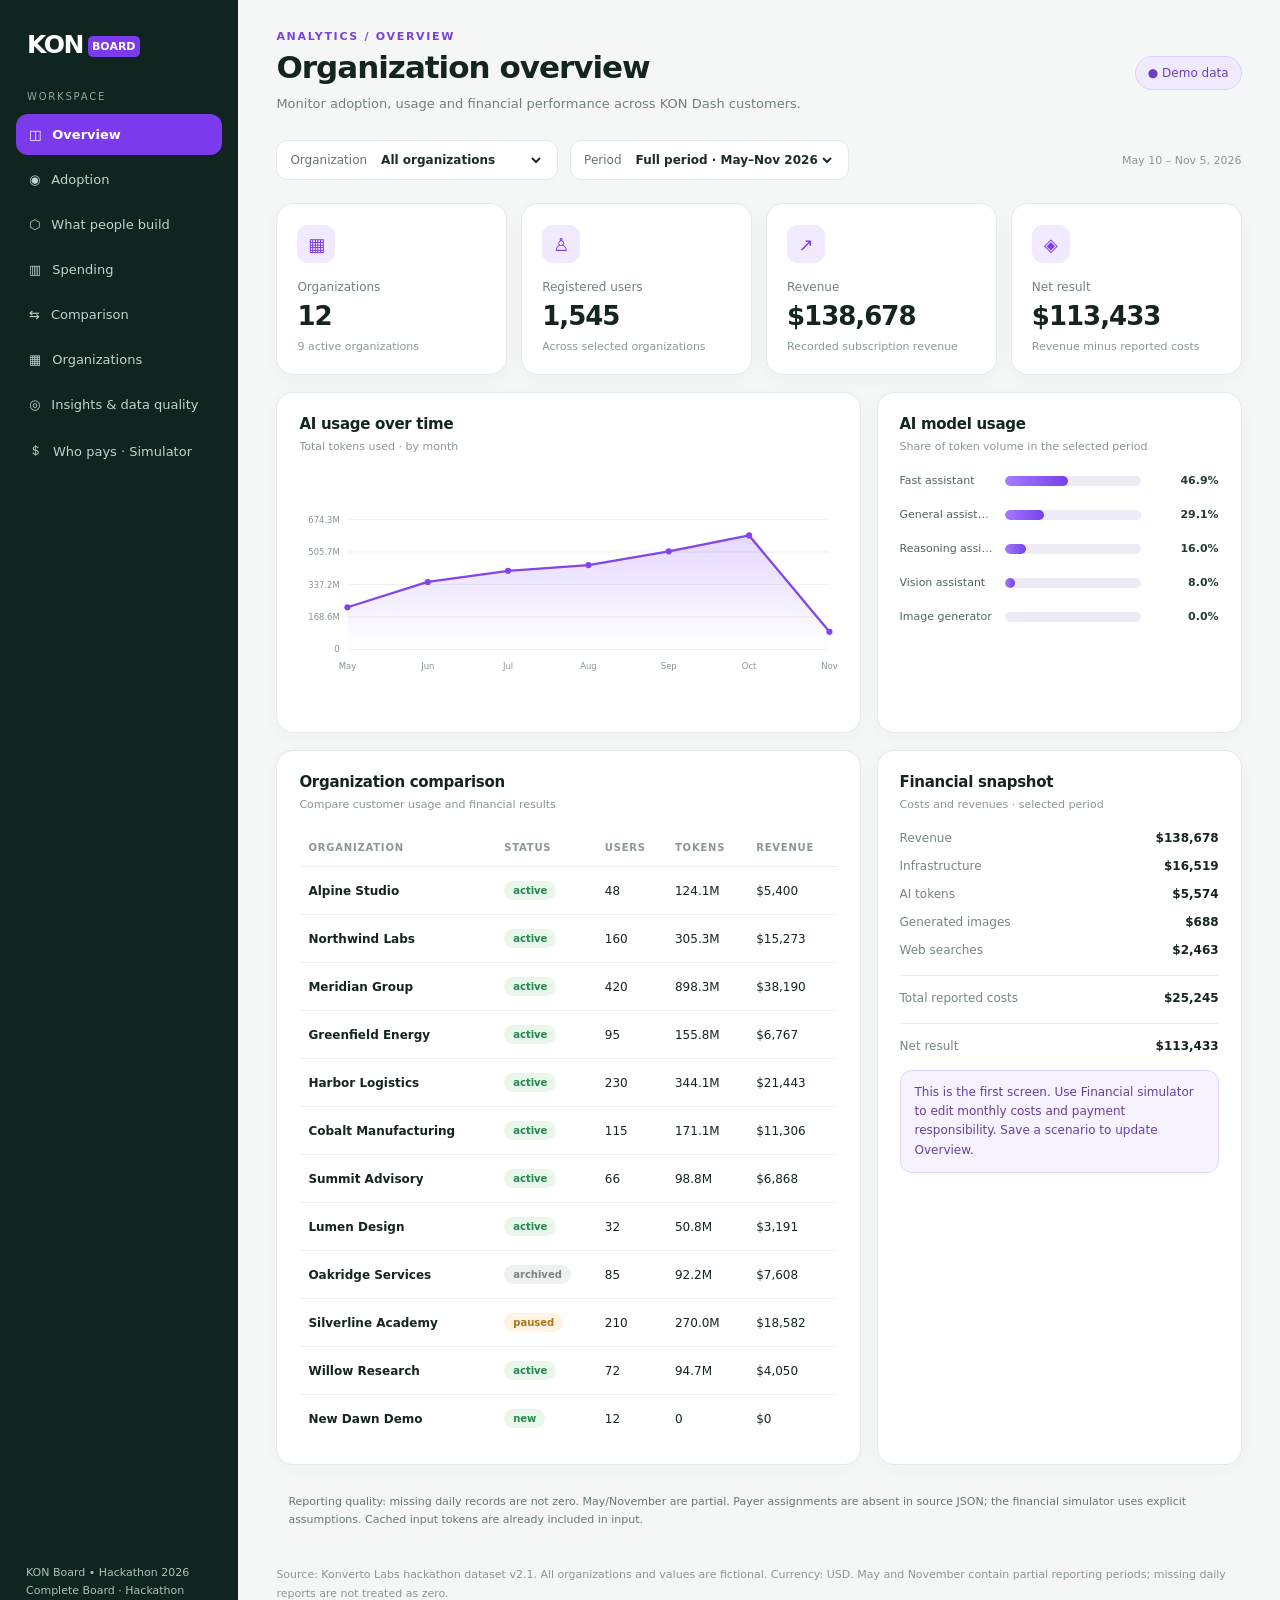
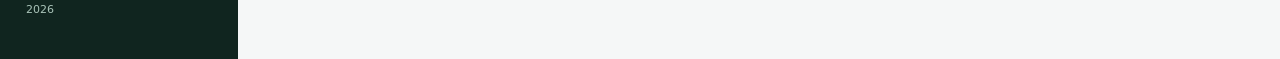
==== index.html @ 803b91a5 "Add files via upload" ====
<!doctype html><html lang="en"><head><meta charset="utf-8"><meta name="viewport" content="width=device-width,initial-scale=1"><title>KON Board | Complete Interactive Dashboard</title><style>
:root{font-family:Inter,ui-sans-serif,system-ui,-apple-system,'Segoe UI',sans-serif;color:#14251f;background:#f5f7f7}*{box-sizing:border-box}body{margin:0}button,select{font:inherit}button{cursor:pointer}.layout{display:flex;min-height:100vh}.sidebar{width:238px;flex:none;background:#10251f;color:#d7e5e0;padding:26px 16px;display:flex;flex-direction:column;gap:28px}.brand{font-size:25px;font-weight:900;letter-spacing:-1.5px;color:#fff;padding:4px 11px}.brand span{background:#7c3aed;color:white;font-size:11px;letter-spacing:0;border-radius:5px;padding:4px;margin-left:5px;vertical-align:middle}.side-label{font-size:10px;text-transform:uppercase;letter-spacing:1.8px;color:#8fa79e;margin:0 11px 12px}.nav{border:0;background:none;color:#c2d2cc;width:100%;text-align:left;padding:13px 13px;border-radius:12px;display:flex;align-items:center;gap:11px;font-size:13px;margin:4px 0}.nav.active{background:#7c3aed;color:white;font-weight:700}.nav:not(.active):hover{background:#243d35}.side-bottom{margin-top:auto;padding:13px 10px;font-size:11px;color:#a9c3b8;line-height:1.7}.main{flex:1;min-width:0;padding:30px clamp(20px,3vw,45px);max-width:1700px}.topbar{display:flex;justify-content:space-between;align-items:center;gap:15px}.eyebrow{color:#7943d7;text-transform:uppercase;letter-spacing:1.7px;font-size:11px;font-weight:800}h1{font-size:31px;letter-spacing:-1px;margin:6px 0 8px}p.muted{font-size:13px;color:#708079;margin:0;line-height:1.7}.chip{color:#6940c0;background:#f0eaff;border:1px solid #dfcffc;padding:9px 12px;border-radius:100px;font-size:12px;white-space:nowrap}.filters{display:flex;gap:12px;margin:25px 0 23px;align-items:center;flex-wrap:wrap}.filter{display:flex;gap:10px;align-items:center;background:white;border:1px solid #e4e9e6;padding:11px 13px;border-radius:11px;color:#64766e;font-size:12px}.filter select{background:none;border:0;outline:0;color:#1b2d25;font-size:12px;font-weight:700;max-width:225px}.hint{margin-left:auto;color:#8a9691;font-size:11px}.kpis{display:grid;grid-template-columns:repeat(4,minmax(0,1fr));gap:14px}.card{background:white;border:1px solid #e4eae7;border-radius:17px;box-shadow:0 4px 18px #17392908}.kpi{padding:21px 20px}.kpi .icon{width:38px;height:38px;display:grid;place-items:center;border-radius:11px;background:#f1e9ff;color:#7d3df0;font-size:18px}.kpi .label{font-size:12px;color:#71827a;margin-top:17px}.kpi .number{font-size:26px;font-weight:800;letter-spacing:-1px;margin-top:7px;font-variant-numeric:tabular-nums}.kpi small{font-size:11px;color:#8b9b93;display:block;margin-top:9px}.content{display:grid;grid-template-columns:1.6fr 1fr;gap:16px;margin-top:17px}.panel{padding:22px;min-width:0}.panel h2{font-size:15px;letter-spacing:-.3px;margin:0}.panel p{font-size:11px;color:#8a9890;margin:7px 0 0}.chart-wrap{height:235px;margin-top:22px;position:relative}.chart-wrap svg{width:100%;height:100%;overflow:visible}.chart-grid{stroke:#e7ece9;stroke-width:1}.chart-line{fill:none;stroke:#8245ed;stroke-width:3;stroke-linejoin:round;stroke-linecap:round}.chart-area{fill:url(#fade)}.chart-label{fill:#87958d;font-size:11px}.chart-point{fill:#8245ed}.bar-line{display:grid;grid-template-columns:95px 1fr 68px;gap:10px;align-items:center;margin-top:21px;font-size:11px}.bar-label{overflow:hidden;white-space:nowrap;text-overflow:ellipsis;color:#50645a}.bar-bg{height:10px;background:#eeeaf6;border-radius:8px;overflow:hidden}.bar-fill{height:100%;background:linear-gradient(90deg,#a77aff,#7541e9);border-radius:8px}.bar-val{text-align:right;color:#243c30;font-weight:700}.bottom{display:grid;grid-template-columns:1.6fr 1fr;gap:16px;margin-top:17px}table{width:100%;border-collapse:collapse;font-size:12px;margin-top:18px}th{color:#8b9891;font-size:10px;text-transform:uppercase;letter-spacing:.8px;text-align:left;padding:13px 9px;border-bottom:1px solid #edf0ee}td{padding:14px 9px;border-bottom:1px solid #f1f3f2;font-variant-numeric:tabular-nums}tr:last-child td{border-bottom:0}.status{display:inline-block;padding:4px 9px;border-radius:99px;background:#e8f6ec;color:#24894d;font-size:10px;font-weight:700}.status.paused{background:#fff4e2;color:#aa751c}.status.archived{background:#eff0f0;color:#7c8581}.link{color:#7541e9;font-weight:700}.breakdown{display:flex;flex-direction:column;gap:14px;margin-top:20px}.split{display:flex;justify-content:space-between;font-size:12px}.split span{color:#75867d}.split strong{font-variant-numeric:tabular-nums}.total{border-top:1px solid #e7ebe8;padding-top:15px;margin-top:4px}.foot{color:#8a9790;font-size:11px;margin:25px 0;line-height:1.7}.empty{padding:35px;text-align:center;color:#819088;font-size:13px}.help{background:#f7f2ff;border:1px solid #e3d5fa;border-radius:12px;padding:12px 14px;font-size:12px;color:#64409b;margin-top:17px;line-height:1.6}@media(max-width:1080px){.sidebar{width:194px}.kpis{grid-template-columns:repeat(2,1fr)}.content,.bottom{grid-template-columns:1fr}}@media(max-width:650px){.sidebar{width:60px;padding:20px 7px}.brand{font-size:12px;letter-spacing:-1px;padding:4px}.brand span,.nav .navtext,.side-label,.side-bottom{display:none}.nav{justify-content:center;padding:12px 0}.main{padding:22px 13px}.topbar{align-items:flex-start}.chip{font-size:10px}.kpi{padding:16px 13px}.kpi .number{font-size:21px}.filter{width:100%;justify-content:space-between}.filter select{max-width:55%}.hint{display:none}.panel{padding:16px}td,th{padding:12px 5px;font-size:10px}.bar-line{grid-template-columns:76px 1fr 58px}}

[hidden]{display:none!important}.org-heading{display:flex;justify-content:space-between;gap:18px;align-items:flex-start}.org-facts{display:flex;flex-wrap:wrap;gap:10px;margin-top:18px}.fact{font-size:12px;background:#f4f7f5;border-radius:9px;padding:9px 12px;color:#4a6457}.org-stats{display:grid;grid-template-columns:repeat(5,minmax(0,1fr));gap:12px}.org-stat{padding:18px}.org-stat strong{font-size:26px;display:block;color:#152820}.org-stat span{font-size:12px;color:#71827a}.tabs{display:flex;gap:8px;overflow-x:auto;padding:18px 0 8px}.tab{white-space:nowrap;background:#f4f5f5;color:#5a6b62;border:1px solid #e3eae5;border-radius:9px;padding:9px 13px;font-size:12px;font-weight:600}.tab.active{background:#7c3aed;color:#fff;border-color:#7c3aed}.block-grid{display:grid;grid-template-columns:repeat(2,minmax(0,1fr));gap:12px;margin-top:13px}.block-tile{border:1px solid #e5eae8;background:#fff;border-radius:12px;padding:17px;text-align:left;min-width:0}.block-tile:hover,.block-tile.selected{border-color:#8d52ef;background:#fbf8ff}.block-tile strong{font-size:13px;color:#162a20;display:block;margin-bottom:7px}.block-tile small{font-size:11px;line-height:1.55;color:#708079;display:block}.block-meta{font-size:10px;color:#8054c7;display:block;margin:9px 0}.block-detail{border:1px dashed #d5d7df;background:#faf9ff;border-radius:11px;padding:19px;margin-top:16px;font-size:12px;color:#56685e;line-height:1.7}.connection{display:inline-block;background:#ede5ff;color:#6732bd;border-radius:6px;padding:4px 8px;margin:4px;font-size:11px}.block-copy{white-space:pre-wrap;overflow-wrap:anywhere}@media(max-width:1200px){.org-stats{grid-template-columns:repeat(3,1fr)}}@media(max-width:700px){.org-stats{grid-template-columns:repeat(2,1fr)}.block-grid{grid-template-columns:1fr}}

.sim-grid{display:grid;grid-template-columns:1.1fr 1fr;gap:18px;align-items:start}.sim-head{display:flex;align-items:start;justify-content:space-between;gap:14px}.sim-fields{display:grid;grid-template-columns:repeat(2,minmax(0,1fr));gap:14px;margin-top:20px}.sim-fields label{font-size:12px;font-weight:600;color:#536b5e;display:flex;flex-direction:column;gap:8px}.sim-fields input,.sim-fields select{width:100%;background:#fafbfb;border:1px solid #dce5df;border-radius:10px;color:#14251f;font-size:14px;padding:12px;min-height:42px}.sim-fields input:focus,.sim-fields select:focus{outline:2px solid #a87bff;border-color:#8955ed}.sim-muted{font-size:11px;color:#82938a;line-height:1.6}.sim-primary,.sim-secondary{border-radius:9px;padding:11px 14px;font-size:12px;font-weight:700;border:1px solid #7c3aed}.sim-primary{background:#7c3aed;color:white}.sim-secondary{background:white;color:#7c3aed;white-space:nowrap}.sim-actions{display:flex;gap:13px;align-items:center;margin-top:25px}.sim-metrics{display:grid;grid-template-columns:repeat(2,minmax(0,1fr));gap:11px;margin-top:18px}.sim-metrics div{background:#f5f7f6;padding:15px;border-radius:12px}.sim-metrics span,.sim-contrib span{font-size:11px;color:#65776c;display:block}.sim-metrics strong{display:block;font-size:23px;margin-top:8px;letter-spacing:-.6px}.sim-contrib{margin-top:14px;background:#f1eaff;border:1px solid #decffa;padding:20px;border-radius:12px}.sim-contrib strong{font-size:32px;display:block;margin:8px 0;color:#4d21a7;letter-spacing:-1px}.sim-contrib small{font-size:11px;color:#6f5494}.sim-compare{display:flex;flex-direction:column;gap:14px;margin-top:25px}.sim-compare h2{margin-bottom:5px}@media(max-width:1130px){.sim-grid{grid-template-columns:1fr}}@media(max-width:620px){.sim-fields{grid-template-columns:1fr}.sim-metrics strong{font-size:18px}.sim-head,.sim-actions{flex-wrap:wrap}}

/* KON Dash redesign demonstration */
.dash-layout{display:grid;grid-template-columns:205px minmax(0,1fr);gap:18px;margin-top:22px;align-items:start}
.dash-nav{background:#fff;border:1px solid #e4eae7;border-radius:17px;padding:15px;display:flex;flex-direction:column;gap:7px;position:sticky;top:16px}
.dash-nav button{background:transparent;border:0;border-radius:10px;padding:12px 11px;text-align:left;font-size:12px;color:#536559;display:flex;gap:10px;align-items:center}
.dash-nav button.chosen{color:#6432bb;background:#f2eafb;font-weight:750}.dash-nav button:hover{background:#f5f2fa}
.dash-content{min-width:0}.dash-top{display:flex;gap:12px;justify-content:space-between;align-items:center;flex-wrap:wrap}
.dash-top h2{margin:0 0 5px;font-size:21px}.dash-search{padding:13px;border:1px solid #e1e6e2;border-radius:11px;background:white;min-width:220px;flex:1;font:inherit;font-size:13px}
.dash-cards{display:grid;grid-template-columns:repeat(3,minmax(0,1fr));gap:13px;margin:16px 0}.dash-card{padding:18px;display:flex;flex-direction:column;gap:10px}.dash-card .big{font-size:28px;font-weight:800;color:#422086}.dash-card .descriptor{font-size:12px;color:#65776d;line-height:1.5}
.dash-section-head{display:flex;align-items:center;justify-content:space-between;gap:12px;flex-wrap:wrap}.dash-section-head h3{font-size:16px;margin:0}.dash-section-head p{font-size:12px;color:#87928b;margin:4px 0 0}
.dash-gallery{display:grid;grid-template-columns:repeat(2,minmax(0,1fr));gap:13px;margin:15px 0}
.dash-item{width:100%;text-align:left;border:1px solid #e4e9e5;background:#fff;padding:18px;border-radius:15px;cursor:pointer;min-height:142px}.dash-item:hover,.dash-item.selected{border-color:#9666f0;box-shadow:0 0 0 2px #f2ebff}.dash-item strong{font-size:14px;display:block;color:#1f2b25}.dash-item small{font-size:11px;line-height:1.55;color:#72837a;display:block;margin-top:9px}.dash-pill{font-size:10px;background:#eee6ff;color:#6738ba;border-radius:20px;padding:5px 8px;display:inline-block;margin-top:12px}
.dash-panel{padding:20px}.dash-panel h3{margin:0 0 8px;font-size:16px}.dash-panel p{font-size:12px;color:#66776d;line-height:1.7}
.dash-links{display:flex;gap:8px;flex-wrap:wrap;margin-top:11px}.dash-links span{padding:8px 10px;border-radius:9px;background:#eff4f1;border:1px solid #e2e9e5;color:#3e5148;font-size:11px}
.dash-primary{border:0;border-radius:10px;background:#7541e9;padding:11px 14px;color:#fff;font-size:12px;font-weight:700;cursor:pointer}.dash-secondary{border:1px solid #ddd8e8;border-radius:10px;background:#fff;padding:11px 14px;color:#6d40b6;font-weight:700;font-size:12px;cursor:pointer}
.dash-builder{display:grid;grid-template-columns:1fr 1fr;gap:15px}.dash-builder label{display:flex;flex-direction:column;gap:8px;color:#5c6a61;font-size:12px}.dash-builder input,.dash-builder select,.dash-builder textarea{width:100%;border:1px solid #dfe6e1;padding:12px;border-radius:10px;background:#fff;color:#1f342a;font:inherit;font-size:13px}.dash-builder textarea{min-height:104px;resize:vertical}.dash-builder .wide{grid-column:1/-1}
.dash-live{margin-top:16px;padding:16px;background:#f5f1ff;border:1px solid #dfd2fb;border-radius:12px}.dash-live strong{font-size:13px;color:#5b2eaa}.dash-live p{margin:8px 0;color:#5d5470}
.dash-banner{background:linear-gradient(130deg,#213b30,#4e357a);border-radius:17px;color:#fff;padding:23px;margin-bottom:16px}.dash-banner strong{font-size:18px}.dash-banner p{color:#e8e2f0;font-size:12px;max-width:680px;line-height:1.8}
.dash-label{color:#6d7a73;font-size:11px;font-weight:700;text-transform:uppercase;letter-spacing:1px}
@media(max-width:1060px){.dash-layout{grid-template-columns:1fr}.dash-nav{position:static;flex-direction:row;flex-wrap:wrap}.dash-cards{grid-template-columns:repeat(2,1fr)}}
@media(max-width:720px){.dash-gallery,.dash-builder,.dash-cards{grid-template-columns:1fr}.dash-search{min-width:0}.dash-nav button{flex:1;justify-content:center}.dash-builder .wide{grid-column:auto}}

/* Interactive KON Board - mentor's four questions */
.ex-filterbar{display:flex;gap:12px;flex-wrap:wrap;align-items:end;margin:22px 0}.ex-control{display:flex;flex-direction:column;gap:6px;font-size:11px;color:#667970}.ex-control select{min-width:180px;max-width:290px;border:1px solid #dfe6e0;border-radius:10px;padding:11px;background:white;color:#26362f;font:inherit;font-size:12px}.ex-kpis{display:grid;grid-template-columns:repeat(4,minmax(0,1fr));gap:13px;margin:18px 0}.ex-kpi{padding:20px}.ex-kpi small{display:block;font-size:11px;color:#7b8c83;margin:0 0 12px}.ex-kpi strong{font-size:25px;color:#14271e}.ex-kpi p{font-size:11px;line-height:1.5;color:#84928a;margin:8px 0 0}.ex-grid{display:grid;grid-template-columns:1.2fr 1fr;gap:16px;margin:17px 0}.ex-section{padding:21px;min-width:0}.ex-section h2{font-size:17px;margin:0 0 6px}.ex-section .subtitle{font-size:12px;color:#7e8e84;margin:0 0 18px;line-height:1.7}.ex-tabs{display:flex;flex-wrap:wrap;gap:7px;margin:15px 0}.ex-tab{border-radius:9px;border:1px solid #e6defa;background:white;color:#6b40ac;padding:9px 12px;font-size:12px;cursor:pointer}.ex-tab.selected{background:#7c3aed;color:#fff}.ex-list{display:flex;flex-direction:column;gap:8px}.ex-item{width:100%;background:#fff;text-align:left;border:1px solid #e4eae6;border-radius:10px;padding:13px 15px;color:#263c30;font-size:12px;cursor:pointer;line-height:1.6}.ex-item.active,.ex-item:hover{border-color:#8751e9;background:#f9f5ff}.ex-item small{color:#788a7f;font-size:11px;display:block}.ex-row{display:flex;align-items:center;justify-content:space-between;gap:10px;margin:12px 0;font-size:12px}.ex-track{height:10px;border-radius:10px;background:#ece8f2;overflow:hidden}.ex-fill{height:100%;background:#8b49ef;border-radius:10px}.ex-note{font-size:11px;color:#66776e;background:#f4f7f5;padding:12px;border-radius:10px;line-height:1.65;margin-top:14px}.ex-detail{border-left:3px solid #8150e7;background:#f7f3ff;border-radius:9px;padding:15px;color:#48345d;font-size:12px;line-height:1.7;overflow-wrap:anywhere}.ex-btn{padding:10px 13px;background:#793de7;color:white;border:0;border-radius:10px;font-size:12px;cursor:pointer}.ex-toggle{display:flex;gap:7px;flex-wrap:wrap}.ex-plot{width:100%;min-height:250px}.ex-plot svg{width:100%;height:auto;overflow:visible}.ex-plot button{background:transparent}.ex-muted{color:#819088;font-size:12px;line-height:1.65}.ex-report{background:#fff7e9;border-radius:9px;padding:12px;font-size:12px;line-height:1.6;color:#705532}.ex-tags{display:flex;gap:7px;flex-wrap:wrap}.ex-tag{padding:6px 9px;border-radius:20px;background:#f0eafa;color:#6b3cb5;font-size:11px}.ex-tablebox{overflow:auto}.ex-tablebox th,.ex-tablebox td{white-space:nowrap}.ex-tablebox tbody tr{cursor:pointer}.ex-tablebox tbody tr:hover{background:#f8f4ff}select[multiple]{min-height:108px}.ex-header{display:flex;align-items:center;justify-content:space-between;gap:12px;flex-wrap:wrap}@media(max-width:1060px){.ex-kpis{grid-template-columns:repeat(2,minmax(0,1fr))}.ex-grid{grid-template-columns:1fr}}@media(max-width:540px){.ex-kpis{grid-template-columns:1fr}.ex-control select{max-width:100%;width:100%}.ex-filterbar>*{flex:1 1 100%}}

/* Distinct What People Build dashboards */
.b-grid{display:grid;grid-template-columns:minmax(0,1fr) minmax(0,1.12fr);gap:22px;margin-top:18px}.b-grid>div{min-width:0}.b-grid h3{font-size:14px;margin:14px 0 15px;color:#193329}.bbar{padding:4px 0 12px}.bbar-button{display:block;border:0;background:transparent;width:100%;padding:0;text-align:left;cursor:pointer}.bbar-button:hover .ex-fill{background:#6230d4}.b-scroll{max-height:395px;overflow:auto;padding-right:4px}.b-network{border:1px solid #e6e7e7;border-radius:13px;background:#faf9ff;min-height:220px;display:flex;align-items:center;justify-content:center;margin:12px 0;padding:10px}.b-network svg{width:100%;max-height:390px}.b-network-empty{text-align:center;color:#7a6e87;padding:35px 15px}.b-network-empty strong{display:block;color:#25362e}.b-network-empty p{font-size:12px}.b-grid .ex-detail{margin-top:14px}.b-grid .ex-track{height:12px}@media(max-width:980px){.b-grid{grid-template-columns:1fr}}

/* Final improvements: recurring monthly expenses, transparent coverage, actionable insights */
.audit-note{font-size:12px;line-height:1.65;color:#53665d;background:#f5f8f7;border:1px solid #e1e8e5;border-radius:12px;padding:12px 14px;margin:12px 0}
.audit-alert{background:#fff8e8;border-color:#efd9a4;color:#7b5306}.audit-ok{background:#f0f9f2;border-color:#ccebd4;color:#24643b}
.audit-grid{display:grid;grid-template-columns:repeat(3,minmax(0,1fr));gap:14px;margin:18px 0}
.audit-stat{background:#fff;border:1px solid #e2e8e5;padding:20px;border-radius:15px}.audit-stat strong{font-size:24px;display:block;margin:10px 0 2px}.audit-stat small{color:#71827a}
.audit-two{display:grid;grid-template-columns:1fr 1fr;gap:16px}.audit-table{width:100%;border-collapse:collapse}.audit-table th,.audit-table td{padding:12px 9px;text-align:left;border-bottom:1px solid #edf0ee}
.audit-insight{border:1px solid #e2e8e5;border-left:4px solid #7c3aed;border-radius:12px;background:#fff;padding:17px;margin:12px 0;line-height:1.55}
.audit-insight h3{margin:0 0 8px;font-size:15px}.audit-insight p{margin:4px 0 10px;font-size:13px;color:#4d635a}
.recurring-row{background:#f7f3ff;border:1px solid #e5d8fc;border-radius:13px;padding:15px;margin-top:18px}
.recurring-row h3{font-size:14px;margin:0 0 9px}.recurring-row p{font-size:12px;color:#665c76;line-height:1.6;margin:5px 0 11px}
.recurring-row label{font-size:12px;display:flex;gap:8px;align-items:center;margin:10px 0}.recurring-row input[type=checkbox]{width:auto}
.audit-filter{background:white;border:1px solid #dfe7e3;border-radius:10px;padding:10px;font-size:13px;max-width:100%}
.audit-button{padding:10px 13px;border-radius:9px;background:#7c3aed;color:#fff;border:0;font-weight:700}
@media(max-width:900px){.audit-grid,.audit-two{grid-template-columns:1fr}}
</style></head><body><div class="layout"><aside class="sidebar"><div class="brand">KON<span>BOARD</span></div><div><p class="side-label">Workspace</p><button class="nav active" id="navOverview"><span>◫</span><span class="navtext">Overview</span></button><button class="nav" id="navAdoption"><span>◉</span><span class="navtext">Adoption</span></button><button class="nav" id="navBuild"><span>⬡</span><span class="navtext">What people build</span></button><button class="nav" id="navSpending"><span>▥</span><span class="navtext">Spending</span></button><button class="nav" id="navComparison"><span>⇆</span><span class="navtext">Comparison</span></button><button class="nav" id="navOrganizations"><span>▦</span><span class="navtext">Organizations</span></button><button class="nav" id="navInsights"><span>◎</span><span class="navtext">Insights &amp; data quality</span></button><button class="nav" id="navSimulator"><span>＄</span><span class="navtext">Who pays · Simulator</span></button><button class="nav" id="navDash" style="display:none"><span>◇</span><span class="navtext">KON Dash</span></button><button class="nav" style="display:none" data-soon="Integrated system"><span>⇄</span><span class="navtext">Integration</span></button></div><div class="side-bottom">KON Board • Hackathon 2026<br>Complete Board · Hackathon 2026</div></aside><main class="main"><div id="overviewPage"><div class="topbar"><div><div class="eyebrow">Analytics / Overview</div><h1>Organization overview</h1><p class="muted">Monitor adoption, usage and financial performance across KON Dash customers.</p></div><span class="chip">● Demo data</span></div><div class="filters"><label class="filter">Organization <select id="org"><option value="all">All organizations</option></select></label><label class="filter">Period <select id="period"><option value="all">Full period · May–Nov 2026</option></select></label><span class="hint" id="range"></span></div><section class="kpis"><div class="card kpi"><div class="icon">▦</div><div class="label">Organizations</div><div class="number" id="orgCount">—</div><small id="orgSub">Customers in dataset</small></div><div class="card kpi"><div class="icon">♙</div><div class="label">Registered users</div><div class="number" id="users">—</div><small id="userSub">Across selected organizations</small></div><div class="card kpi"><div class="icon">↗</div><div class="label">Revenue</div><div class="number" id="revenue">—</div><small>Recorded subscription revenue</small></div><div class="card kpi"><div class="icon">◈</div><div class="label">Net result</div><div class="number" id="profit">—</div><small>Revenue minus reported costs</small></div></section><section class="content"><div class="card panel"><h2>AI usage over time</h2><p>Total tokens used · by month</p><div class="chart-wrap" id="chart"></div></div><div class="card panel"><h2>AI model usage</h2><p>Share of token volume in the selected period</p><div id="models"></div></div></section><section class="bottom"><div class="card panel"><h2>Organization comparison</h2><p>Compare customer usage and financial results</p><div style="overflow:auto"><table><thead><tr><th>Organization</th><th>Status</th><th>Users</th><th>Tokens</th><th>Revenue</th></tr></thead><tbody id="orgTable"></tbody></table></div></div><div class="card panel"><h2>Financial snapshot</h2><p>Costs and revenues · selected period</p><div class="breakdown" id="finance"></div><div class="help">This is the first screen. Use Financial simulator to edit monthly costs and payment responsibility. Save a scenario to update Overview.</div></div></section><div class="ex-note" style="margin:16px 0">Reporting quality: missing daily records are not zero. May/November are partial. Payer assignments are absent in source JSON; the financial simulator uses explicit assumptions. Cached input tokens are already included in input.</div><p class="foot">Source: Konverto Labs hackathon dataset v2.1. All organizations and values are fictional. Currency: USD. May and November contain partial reporting periods; missing daily reports are not treated as zero.</p></div><div id="organizationsPage" hidden>
<div class="topbar"><div><div class="eyebrow">Analytics / Organizations</div><h1>What customers build</h1><p class="muted">Explore KON Dash building blocks, team adoption and connected tools for each customer.</p></div><span class="chip">● Demo data</span></div>
<div class="filters"><label class="filter">Organization <select id="detailOrg"></select></label><span class="hint">Building blocks are a dataset snapshot, not activity in a selected month.</span></div>
<section class="card panel" style="margin-bottom:16px"><div class="org-heading"><div><div class="eyebrow" id="detailIndustry"></div><h2 id="detailName" style="font-size:23px;margin:9px 0"></h2><p id="detailNote" style="font-size:13px;line-height:1.7"></p></div><span id="detailStatus" class="status"></span></div><div class="org-facts" id="detailFacts"></div></section>
<section class="org-stats" id="detailStats"></section>
<div class="card panel" style="margin-top:16px"><h2>Building block explorer</h2><p>Select a category to inspect the actual tools and examples in the Konverto demo dataset.</p><div class="tabs" id="blockTabs"></div><div id="blockList" class="block-grid"></div></div>
<div class="card panel" style="margin-top:16px"><h2>How the building blocks connect</h2><p>Select an agent or app above to inspect its linked components.</p><div id="blockDetails" class="block-detail">Choose a building block to view its connections.</div></div>
<p class="foot">Source: Konverto Labs dataset v2.1, kondash. All organizations, records and examples are fictional. Counts are dataset snapshots, not measured usage. Preinstalled tools are labelled separately from custom-made tools.</p>
</div><div id="simulatorPage" hidden>
<div class="topbar"><div><div class="eyebrow">Analytics / Financial Simulator</div><h1>Who pays · Financial simulator</h1><p class="muted">Edit monthly costs, revenues and payment responsibilities. Results update instantly.</p></div><span class="chip">● Simulation · Demo data</span></div>
<div class="help" style="margin:22px 0">The official dataset has costs and revenue, but no payer assignments. Payment responsibility begins as Unassigned until you select Konverto or Customer; these are scenario assumptions. “KON Board contribution” assumes KON Dash receives the recorded revenue and pays only the costs assigned to Konverto; this is not an accounting statement or invoice calculation.</div>
<div class="filters"><label class="filter">Organization <select id="simOrg"></select></label><label class="filter">Month <select id="simMonth"></select></label><span class="hint">USD · Monthly figures</span></div>
<div class="sim-grid">
<section class="card panel"><div class="sim-head"><div><h2>Edit financial inputs</h2><p>Values start from the official fictional dataset; “Other costs” are a manual simulation input.</p></div><button id="simReset" class="sim-secondary">Reset this month</button></div>
<div class="sim-fields"><label>Revenue ($)<input id="simRevenue" type="number" min="0" step="0.01"></label><label>Azure / infrastructure ($)<input id="simInfra" type="number" min="0" step="0.01"></label><label>AI token costs ($)<input id="simAI" type="number" min="0" step="0.01"></label><label>Generated images ($)<input id="simImages" type="number" min="0" step="0.01"></label><label>Web searches ($)<input id="simWeb" type="number" min="0" step="0.01"></label><label>Other manual costs ($)<input id="simOther" type="number" min="0" step="0.01"></label></div>
<div class="recurring-row" id="recurringBlock"><h3>Recurring monthly Azure cost</h3><p>Set the Azure/infrastructure cost as a recurring monthly amount for this customer, starting in the selected month. It will update all available months from that point onward; other costs, revenues and payer assignments are preserved. Existing saved scenarios for those months will have only their Azure value changed.</p><label>Full-month Azure cost (USD) <input id="recurringAmount" type="number" min="0" step="0.01" placeholder="e.g. 200.00" style="max-width:170px;margin-left:8px"></label><label><input id="recurringProrate" type="checkbox" checked> Prorate the amount for partial calendar months (including May/November)</label><button type="button" id="applyRecurring" class="audit-button">Apply from selected month onward</button><p id="recurringStatus" role="status" style="margin-top:10px"></p></div>
<h2 style="margin:24px 0 3px">Who pays each cost?</h2><p class="sim-muted">Choose Konverto, Customer, or Unassigned. Image costs are grouped with AI costs in this simulation.</p>
<div class="sim-fields"><label>Infrastructure payer<select id="payerInfra"><option value="konverto">Konverto</option><option value="customer">Customer</option><option value="unassigned">Unassigned · needs decision</option></select></label><label>AI & image payer<select id="payerAI"><option value="konverto">Konverto</option><option value="customer">Customer</option><option value="unassigned">Unassigned · needs decision</option></select></label><label>Web search payer<select id="payerWeb"><option value="konverto">Konverto</option><option value="customer">Customer</option><option value="unassigned">Unassigned · needs decision</option></select></label><label>Other costs payer<select id="payerOther"><option value="konverto">Konverto</option><option value="customer">Customer</option><option value="unassigned">Unassigned · needs decision</option></select></label></div>
<p style="font-size:12px;color:#776b80;margin:8px 0">Enter 0 for a confirmed zero cost; leaving a field blank means missing information and disables financial calculations and saving. Payers apply to Azure, AI tokens + generated images, web searches and other manual costs.</p><div class="sim-actions"><button id="simSave" class="sim-primary">Save this scenario</button><span id="simState" class="sim-muted" role="status">Changes are previewed live until saved.</span></div></section>
<section class="card panel"><h2>Live financial impact</h2><p>Updates while you change any number or payer.</p><div class="sim-metrics"><div><span>Revenue</span><strong id="resultRevenue">—</strong></div><div><span>Total costs</span><strong id="resultCosts">—</strong></div><div><span>Konverto-paid costs</span><strong id="resultKonCosts">—</strong></div><div><span>Customer-paid costs</span><strong id="resultCustomerCosts">—</strong></div><div><span>Unassigned costs</span><strong id="resultUnassignedCosts">—</strong></div></div><div class="sim-contrib"><span>Estimated KON Board contribution</span><strong id="resultContribution">—</strong><small id="simContributionNote">Revenue − costs assigned to Konverto. If costs remain unassigned, the final result is a range.</small></div><div class="sim-compare"><h2>Before / after</h2><div class="split"><span>Dataset result (revenue − all costs)</span><strong id="baseProfit">—</strong></div><div class="split"><span>Scenario result (revenue − all costs)</span><strong id="scenarioProfit">—</strong></div><div class="split"><span>Change to overall result</span><strong id="deltaProfit">—</strong></div><div class="split total"><span>Konverto contribution vs. dataset result</span><strong id="deltaContribution">—</strong></div></div><div class="help">Presentation tip: assign infrastructure to Konverto, then switch its payer to Customer. The total costs remain the same, while the costs borne by Konverto change.</div></section></div>
<p class="foot">Dataset: Konverto hackathon v2.1 (fictional). For payer categories and additional manual costs, the values are demonstration assumptions. The scenario is saved only in this browser, when local storage is available. Changes are not written back to the original JSON file. No cloud services or real billing are involved.</p>
</div>

<section class="ex-page" id="adoptionPage" hidden>
 <div class="topbar"><div><div class="eyebrow">KON BOARD / QUESTION 1</div><h1>Adoption · Who uses KON Dash?</h1><p class="muted">Explore active users, features and usage trends by organization and period.</p></div><span class="chip">● Fictional dataset</span></div>
 <div class="ex-filterbar"><label class="ex-control">Organization<select id="adOrg"></select></label><label class="ex-control">Period<select id="adMonth"></select></label><label class="ex-control">Usage metric<select id="adMetric"><option value="activeUsers">Active users per reported day</option><option value="totalTokens">AI tokens</option><option value="toolCalls">Tool calls</option><option value="knowledgeBaseSearches">Knowledge base searches</option><option value="documentsProcessed">Documents processed</option><option value="imagesGenerated">Images generated</option></select></label></div>
 <div class="ex-kpis" id="adKpis"></div><div class="ex-grid"><div class="card ex-section"><h2>Usage evolution</h2><p class="subtitle">Click a day to inspect its activity and reporting status.</p><div id="adChart" class="ex-plot"></div><div id="adSelected" class="ex-detail">Choose a point on the chart.</div></div><div class="card ex-section"><h2>Feature adoption</h2><p class="subtitle">Observed features in reported daily usage records.</p><div id="adFeatures"></div><div class="ex-note">Active users are recorded daily. Adding them across days gives user-days, not unique monthly people. Missing days are not treated as zero.</div></div></div>
 <div class="card ex-section"><h2>Organization coverage</h2><p class="subtitle">Click a row to filter the Adoption analysis to that organization.</p><div class="ex-tablebox"><table><thead><tr><th>Organization</th><th>Status</th><th>Reported days</th><th>Users registered</th><th>Total tokens</th></tr></thead><tbody id="adOrgRows"></tbody></table></div></div>
</section>
<section class="ex-page" id="buildPage" hidden>
 <div class="topbar"><div><div class="eyebrow">KON BOARD / ADOPTION INTELLIGENCE</div><h1>What people build with AI</h1><p class="muted">Four different analyses: inventory, use cases, connections and sharing signals.</p></div><span class="chip">● KON Dash records</span></div>
 <div class="ex-filterbar"><label class="ex-control">Organization<select id="buildOrg"></select></label><label class="ex-control" id="buildTypeFilter">Tool type<select id="buildType"><option value="agents">Agents</option><option value="apps">Apps</option><option value="knowledgeBases">Knowledge bases</option><option value="scheduledTasks">Scheduled tasks</option><option value="projects">Projects</option></select></label></div>
 <div class="ex-tabs" id="buildTabs"><button class="ex-tab selected" data-buildtab="create">1 · What they build</button><button class="ex-tab" data-buildtab="purpose">2 · What it is for</button><button class="ex-tab" data-buildtab="connect">3 · How they combine</button><button class="ex-tab" data-buildtab="spread">4 · What spreads</button></div>
 <div id="buildKpis" class="ex-kpis"></div>
 <div class="card ex-section" id="buildContent" aria-live="polite"></div>
</section>
<section class="ex-page" id="spendingPage" hidden>
 <div class="topbar"><div><div class="eyebrow">KON BOARD / QUESTION 2</div><h1>Spending · Where does the money go?</h1><p class="muted">Break down token, image and web-search spend. Click a spike to investigate its drivers.</p></div><span class="chip">● USD · Demo</span></div>
 <div class="ex-filterbar"><label class="ex-control">Organization<select id="spOrg"></select></label><label class="ex-control">Period<select id="spMonth"></select></label><label class="ex-control">Cost category<select id="spType"><option value="totalCostUsd">All AI usage costs</option><option value="tokenCostUsd">AI tokens</option><option value="imageCostUsd">Generated images</option><option value="webSearchCostUsd">Web searches</option></select></label></div>
 <div id="spKpis" class="ex-kpis"></div><div class="ex-grid"><div class="card ex-section"><h2>Daily cost and spikes</h2><p class="subtitle">Click a point to see which expense categories contributed.</p><div id="spChart" class="ex-plot"></div><div id="spSelected" class="ex-detail">Choose a reported day.</div></div><div class="card ex-section"><h2>Cost breakdown</h2><p class="subtitle">AI usage categories · excludes monthly infrastructure.</p><div id="spBreakdown"></div><h2 style="margin-top:26px">Highest spending days</h2><div id="spTopDays" class="ex-list"></div></div></div>
 <div class="ex-note">Daily costs exclude infrastructure, which is recorded monthly. For all organizations, daily totals aggregate only reported records. A missing report is not equivalent to a zero-usage day.</div>
</section>
<section class="ex-page" id="comparisonPage" hidden>
 <div class="topbar"><div><div class="eyebrow">KON BOARD / QUESTION 3</div><h1>Comparison · How do customers differ?</h1><p class="muted">Choose organizations and compare adoption, monthly budgets, revenue and reported costs.</p></div><span class="chip">● USD · Demo</span></div>
 <div class="ex-filterbar"><label class="ex-control">Period<select id="cpMonth"></select></label><label class="ex-control">Organization A<select id="cpA"></select></label><label class="ex-control">Organization B<select id="cpB"></select></label><label class="ex-control">Compare by<select id="cpMetric"><option value="totalCostUsd">Total reported costs</option><option value="revenueUsd">Revenue</option><option value="totalTokens">Tokens</option><option value="activeUsers">Avg. active users per reported day</option><option value="monthlyBudgetUsd">Stated monthly budget</option></select></label></div>
 <div id="cpKpis" class="ex-kpis"></div><div class="ex-grid"><div class="card ex-section"><h2>Side-by-side comparison</h2><div id="cpBars"></div><div class="ex-note">Budget is the stated monthly organization budget; it may not cover every cost category. Compare it with costs as an indicative reference, not a validated accounting variance. May and November are partial months.</div></div><div class="card ex-section"><h2>Financial comparison</h2><div id="cpDetail"></div></div></div>
 <div class="card ex-section"><h2>All organizations</h2><p class="subtitle">Click an organization to replace Organization A.</p><div class="ex-tablebox"><table><thead><tr><th>Organization</th><th>Status</th><th>Registered users</th><th>Budget (monthly)</th><th>Revenue</th><th>Reported costs</th><th>Result</th></tr></thead><tbody id="cpRows"></tbody></table></div></div>
</section>
<section class="ex-page" id="integrationPage" hidden>
 <div class="topbar"><div><div class="eyebrow">KON BOARD + KON DASH / SYSTEM INTEGRATION</div><h1>One integrated system</h1><p class="muted">From customer-built tools to actionable analytics and financial decisions.</p></div><span class="chip">● End-to-end prototype</span></div>
 <div class="ex-grid"><div class="card ex-section"><h2>1 · KON Dash · Create & connect</h2><p class="subtitle">Customers build agents, apps and knowledge bases. View the redesign prototype.</p><button class="ex-btn" id="intGoDash">Open KON Dash →</button></div><div class="card ex-section"><h2>2 · KON Board · Learn & decide</h2><p class="subtitle">KON Board reads the same sample workspace records, usage records and financial summaries.</p><button class="ex-btn" id="intGoBuild">Explore what people build →</button></div></div><div class="card ex-section"><h2>How data moves</h2><div class="ex-detail">KON Dash tool records (agents, apps, knowledge bases, scheduled tasks) → KON Board adoption analysis (purpose, connections and sharing indicators) → Daily usage and monthly finance → Spending, comparison and Who Pays scenario analysis.</div><div class="ex-note">This demonstration uses one embedded fictional JSON dataset and local browser state. It does not synchronize with the real KON Dash, Azure billing or an online database. The KON Dash builder previews agents without creating records in the dataset.</div></div>
</section>
<div id="dashPage" hidden>
 <div class="topbar"><div><div class="eyebrow">Product design / KON Dash</div><h1>KON Dash — redesigned experience</h1><p class="muted">A clickable UX proposal showing how customers find, combine and reuse AI tools.</p></div><span class="chip">● UI concept · Not a live AI service</span></div>
 <div class="dash-layout">
  <nav class="dash-nav" aria-label="KON Dash proposed menu">
   <div class="dash-label" style="padding:8px 10px">KON DASH WORKSPACE</div>
   <button class="chosen" data-dash-tab="home">⌂ &nbsp; Home</button>
   <button data-dash-tab="agents">✧ &nbsp; Agents</button>
   <button data-dash-tab="apps">▦ &nbsp; Apps</button>
   <button data-dash-tab="knowledgeBases">▤ &nbsp; Knowledge bases</button>
   <button data-dash-tab="projects">▣ &nbsp; Projects</button>
   <button data-dash-tab="builder">＋ &nbsp; Create agent</button>
   <div class="dash-label" style="padding:14px 10px 0">DEMO CONTEXT</div>
   <label class="filter" style="display:block">Organization<select id="dashOrg" style="margin-top:7px;max-width:100%;width:100%"></select></label>
  </nav>
  <div class="dash-content">
   <div class="dash-banner"><strong>One workspace. All your AI tools.</strong><p>Find the right agent, connect it to trusted knowledge, and organize the result into a shared project. This redesign groups related tools and makes their purpose clearer.</p></div>
   <div id="dashHome">
    <div class="dash-section-head"><div><h3>Your workspace</h3><p>Real fictional sample records from the Konverto dataset, presented in our proposed layout.</p></div><button class="dash-primary" id="dashNewAgent">+ Create agent</button></div>
    <div class="dash-cards" id="dashCounters"></div>
    <div class="dash-section-head"><div><h3>Discover your tools</h3><p>Explore by purpose instead of navigating many disconnected menus.</p></div></div>
   </div>
   <div id="dashCatalog" class="card dash-panel" style="margin-top:14px"><div class="dash-top"><div><h2 id="dashCatalogTitle">Recommended for your team</h2><p id="dashCatalogHelp">Browse tools and open any card to see its purpose and linked resources.</p></div><input id="dashSearch" class="dash-search" placeholder="Search by name or description" aria-label="Search KON Dash tools"></div><div class="dash-gallery" id="dashItems"></div><div class="dash-panel" id="dashSelected" style="border-top:1px solid #e7ece9;padding:15px 0 0">Select a tool to inspect its connections.</div></div>
   <div id="dashBuilder" class="card dash-panel" hidden style="margin-top:14px"><h3>Create an agent — simplified flow</h3><p>This is an interactive redesign prototype. Creating a preview does not create a real KON Dash agent or call an AI model.</p>
     <div class="dash-builder">
      <label>Agent name<input id="builderName" placeholder="e.g. Research assistant" maxlength="80"/></label>
      <label>AI model<select id="builderModel"><option value="general">General</option><option value="fast">Fast</option><option value="reasoning">Reasoning</option></select></label>
      <label class="wide">What should this agent help with?<textarea id="builderPurpose" placeholder="Summarize documents and answer team questions about our policies."></textarea></label>
      <label class="wide">Connect a knowledge base<select id="builderKb"><option value="">No knowledge base</option></select></label>
     </div>
     <div style="display:flex;gap:10px;flex-wrap:wrap;margin-top:17px"><button class="dash-primary" id="builderPreview">Preview agent configuration</button><button class="dash-secondary" id="builderCancel">Back to tools</button></div>
     <div class="dash-live" id="builderResult" hidden role="status"></div>
   </div>
   <div class="card dash-panel" style="margin-top:16px"><div class="dash-section-head"><div><h3>How this connects to KON Board</h3><p>The same organization's tools can be explored in the analytics dashboard.</p></div><button class="dash-secondary" id="dashToBoard">Open organization analytics →</button></div></div>
   <p class="foot">KON Dash is a design proposal built with HTML/CSS/JavaScript and the fictional KON Dash records supplied for the challenge. Cards represent dataset records; the agent builder only previews configuration. No AI requests or server-side creation happen.</p>
  </div>
 </div>
</div>
<div id="insightsPage" hidden>
<div class="topbar"><div><div class="eyebrow">KON BOARD / DECISION SUPPORT</div><h1>Insights &amp; data quality</h1><p class="muted">Verified signals from the fictional dataset; separate observations from possible actions.</p></div><span class="chip">● Evidence-based insights</span></div>
<div class="filters"><label class="filter">Organization <select id="auditOrg"></select></label><label class="filter">Reporting month <select id="auditMonth"></select></label><span class="hint">Calendar coverage, not assumed zeros</span></div>
<section id="auditKpis" class="audit-grid"></section>
<section class="audit-two"><div class="card panel"><h2>Reporting completeness</h2><p>Missing dates and confirmed zero-activity reports are separate.</p><div id="auditCoverage"></div><div id="auditMissing"></div></div>
<div class="card panel"><h2>Decision opportunities</h2><p>Each observation cites a data field or an illustrative scenario; recommended actions are suggestions.</p><div id="auditInsights"></div></div></section>
<div class="card panel" style="margin-top:17px"><h2>Monthly financial coverage</h2><p>May and November are partial months. Financial months use the periods supplied in monthlyFinance; no assumed full-month totals.</p><div style="overflow:auto"><table class="audit-table"><thead><tr><th>Month</th><th>Reporting window</th><th>Report days</th><th>Calendar days</th><th>Revenue</th><th>Usage cost</th><th>Infrastructure</th></tr></thead><tbody id="auditMonths"></tbody></table></div></div>
<div class="audit-note"><strong>Data dictionary:</strong> A missing dailyUsage record is not a zero. Cached input tokens are already included in input tokens. Nested model/search records describe the totals and must not be added a second time. Internal knowledge searches are separate from paid web searches. KON Dash building-block examples are not reconciled with daily usage totals.</div>
</div></main></div><script id="dataset" type="application/json">{"info":{"name":"KON Board hackathon sample data","version":"2.1","isDemo":true,"description":"Standalone fictional data for creating a dashboard. Load this JSON directly in any frontend. Version 2.1 adds kondash: examples of what organizations built in KON Dash and what people ask, shaped like KON Dash's internal models but simplified. Illustrative, not a specification.","from":"2026-05-10","to":"2026-11-05","currency":"USD","seed":20261106,"pricingNote":"All prices and financial amounts are illustrative demo values.","webSearchPricePerThousandUsd":5,"definitions":{"organizations":"One record per fictional customer organization. Status describes the end of the demo period.","totalUsers":"Demo user population for the organization; daily activeUsers never exceeds it.","dailyUsage":"One record per organization and reported day. Missing days have no record; explicit zero means reported inactivity.","totalTokens":"inputTokens + outputTokens. cachedInputTokens is already included in inputTokens.","tokenCostUsd":"Cost of non-cached input, cached input and output, using the illustrative model prices.","imageCostUsd":"Generated-image cost. Images used as input do not count as generated images.","webSearchCostUsd":"Combined external web-search cost across providers; 5 USD per 1000 requests.","knowledgeBaseSearches":"Internal knowledge searches; excluded from webSearchRequests and webSearchCostUsd.","toolCalls":"Includes web searches and internal knowledge searches. Do not add those counts to toolCalls again.","dailyTotalCostUsd":"Daily totalCostUsd = tokenCostUsd + imageCostUsd + webSearchCostUsd. Monthly infrastructure is added only in monthlyFinance.","modelsAndSearches":"Nested models and webSearches break down the daily totals. They are not additional usage.","monthlyFinance":"Monthly revenue, infrastructure and summed reported usage costs. Revenue and infrastructure are prorated by calendar days for partial months.","monthlyTotalCostUsd":"Monthly totalCostUsd = token + image + web search + infrastructure costs. Rounded to cents.","profitUsd":"revenueUsd minus monthly totalCostUsd, using available demo reports only.","budgets":"monthlyBudgetUsd is a demo monthly usage-cost target for token, image and web-search costs.","activeUsers":"Distinct within a single organization and day. Summing dates gives user-days, not distinct people.","kondash":"Examples, not a specification. Each list follows a KON Dash model (Group, KnowledgeBase, McpServer, AgentSkill, GenUiApp as apps, Agent, Project, ScheduledTask, Memory, UserChat with Message) with internal plumbing removed. Everything belongs to one organization. plugins, the built-in skills (docx, pptx, xlsx, pdf...) and the built-in agents (Office Agent, Deep Research Agent, App Builder) come with KON Dash and have origin preinstalledByKonDash; things the organization made have origin createdByOrganization. plugins.enabled says whether it is switched on in that organization. knowledgeFiles on chats are files uploaded into that chat; on agents they are the agent's reference files. People appear only through groups (ownerGroupId). knowledgeBases.documents shows a few of the documentCount documents. usedBy is added for readability and derived from the links. Not reconciled with dailyUsage totals."},"counts":{"organizations":12,"calendarDays":180,"models":5,"dailyUsageRecords":1769,"monthlyFinanceRecords":69,"modelUsageRecords":7865,"webSearchRecords":3534,"kondash":{"plugins":144,"groups":58,"knowledgeBases":30,"mcpServers":16,"agentSkills":99,"apps":10,"agents":77,"projects":15,"scheduledTasks":9,"memories":25,"chats":188}}},"organizations":[{"id":"org-alpine","name":"Alpine Studio","industry":"Creative agency","status":"active","totalUsers":48,"joinedDate":"2026-05-10","monthlyBudgetUsd":340,"monthlySubscriptionRevenueUsd":919,"monthlyInfrastructureCostUsd":120,"note":"Growing adoption; zero activity on August 16 and September 6."},{"id":"org-northwind","name":"Northwind Labs","industry":"Software","status":"active","totalUsers":160,"joinedDate":"2026-05-10","monthlyBudgetUsd":900,"monthlySubscriptionRevenueUsd":2599,"monthlyInfrastructureCostUsd":155,"note":"Large workload spike on October 22-24."},{"id":"org-meridian","name":"Meridian Group","industry":"Professional services","status":"active","totalUsers":420,"joinedDate":"2026-05-10","monthlyBudgetUsd":2200,"monthlySubscriptionRevenueUsd":6499,"monthlyInfrastructureCostUsd":190,"note":"Large organization with stable usage."},{"id":"org-greenfield","name":"Greenfield Energy","industry":"Energy","status":"active","totalUsers":95,"joinedDate":"2026-07-01","monthlyBudgetUsd":575,"monthlySubscriptionRevenueUsd":1624,"monthlyInfrastructureCostUsd":225,"note":"Joined in July; growing adoption."},{"id":"org-harbor","name":"Harbor Logistics","industry":"Logistics","status":"active","totalUsers":230,"joinedDate":"2026-05-10","monthlyBudgetUsd":1250,"monthlySubscriptionRevenueUsd":3649,"monthlyInfrastructureCostUsd":260,"note":"Search-heavy workload and a few missing daily reports."},{"id":"org-cobalt","name":"Cobalt Manufacturing","industry":"Manufacturing","status":"active","totalUsers":115,"joinedDate":"2026-05-10","monthlyBudgetUsd":675,"monthlySubscriptionRevenueUsd":1924,"monthlyInfrastructureCostUsd":295,"note":"Document-processing workload."},{"id":"org-summit","name":"Summit Advisory","industry":"Consulting","status":"active","totalUsers":66,"joinedDate":"2026-05-10","monthlyBudgetUsd":430,"monthlySubscriptionRevenueUsd":1189,"monthlyInfrastructureCostUsd":330,"note":"Recent reporting gap: no reports for November 3-5."},{"id":"org-lumen","name":"Lumen Design","industry":"Design","status":"active","totalUsers":32,"joinedDate":"2026-06-15","monthlyBudgetUsd":260,"monthlySubscriptionRevenueUsd":679,"monthlyInfrastructureCostUsd":365,"note":"Heavy image generation."},{"id":"org-oakridge","name":"Oakridge Services","industry":"Business services","status":"archived","totalUsers":85,"joinedDate":"2026-05-10","monthlyBudgetUsd":525,"monthlySubscriptionRevenueUsd":1474,"monthlyInfrastructureCostUsd":400,"note":"Archived organization with retained history."},{"id":"org-silverline","name":"Silverline Academy","industry":"Education","status":"paused","totalUsers":210,"joinedDate":"2026-05-10","monthlyBudgetUsd":1150,"monthlySubscriptionRevenueUsd":3349,"monthlyInfrastructureCostUsd":435,"note":"Paused organization with retained history."},{"id":"org-willow","name":"Willow Research","industry":"Research","status":"active","totalUsers":72,"joinedDate":"2026-08-01","monthlyBudgetUsd":460,"monthlySubscriptionRevenueUsd":1279,"monthlyInfrastructureCostUsd":470,"note":"Growing research and search workload."},{"id":"org-new-dawn","name":"New Dawn Demo","industry":"Startup","status":"new","totalUsers":12,"joinedDate":"2026-11-03","monthlyBudgetUsd":160,"monthlySubscriptionRevenueUsd":379,"monthlyInfrastructureCostUsd":505,"note":"New organization with no usage yet; use for empty states."}],"models":[{"id":"fast","name":"Fast assistant","provider":"Azure OpenAI","inputPricePerMillionUsd":0.4,"cachedInputPricePerMillionUsd":0.1,"outputPricePerMillionUsd":1.6,"pricePerImageUsd":0},{"id":"general","name":"General assistant","provider":"Azure OpenAI","inputPricePerMillionUsd":2,"cachedInputPricePerMillionUsd":0.5,"outputPricePerMillionUsd":8,"pricePerImageUsd":0},{"id":"reasoning","name":"Reasoning assistant","provider":"Anthropic","inputPricePerMillionUsd":3,"cachedInputPricePerMillionUsd":0.3,"outputPricePerMillionUsd":15,"pricePerImageUsd":0},{"id":"vision","name":"Vision assistant","provider":"Azure OpenAI","inputPricePerMillionUsd":1.2,"cachedInputPricePerMillionUsd":0.3,"outputPricePerMillionUsd":4.8,"pricePerImageUsd":0},{"id":"image","name":"Image generator","provider":"Azure OpenAI","inputPricePerMillionUsd":0,"cachedInputPricePerMillionUsd":0,"outputPricePerMillionUsd":0,"pricePerImageUsd":0.04}],"dailyUsage":[{"date":"2026-05-10","organizationId":"org-alpine","activeUsers":2,"inputTokens":33779,"cachedInputTokens":10876,"outputTokens":11643,"totalTokens":45422,"imagesGenerated":2,"tokenCostUsd":0.103998,"imageCostUsd":0.08,"webSearchRequests":12,"webSearchCostUsd":0.06,"totalCostUsd":0.243998,"knowledgeBaseSearches":4,"toolCalls":18,"documentsProcessed":10,"codeExecutionSeconds":22,"models":[{"modelId":"fast","inputTokens":14412,"cachedInputTokens":7421,"outputTokens":4927,"totalTokens":19339,"imagesGenerated":0,"costUsd":0.011422},{"modelId":"general","inputTokens":9622,"cachedInputTokens":1028,"outputTokens":3851,"totalTokens":13473,"imagesGenerated":0,"costUsd":0.04851},{"modelId":"reasoning","inputTokens":6083,"cachedInputTokens":1943,"outputTokens":1309,"totalTokens":7392,"imagesGenerated":0,"costUsd":0.032638},{"modelId":"vision","inputTokens":3662,"cachedInputTokens":484,"outputTokens":1556,"totalTokens":5218,"imagesGenerated":0,"costUsd":0.011428},{"modelId":"image","inputTokens":0,"cachedInputTokens":0,"outputTokens":0,"totalTokens":0,"imagesGenerated":2,"costUsd":0.08}],"webSearches":[{"provider":"Brave","requests":6,"costUsd":0.03},{"provider":"Google","requests":6,"costUsd":0.03}]},{"date":"2026-05-10","organizationId":"org-cobalt","activeUsers":6,"inputTokens":173188,"cachedInputTokens":40656,"outputTokens":40946,"totalTokens":214134,"imagesGenerated":0,"tokenCostUsd":0.451854,"imageCostUsd":0,"webSearchRequests":36,"webSearchCostUsd":0.18,"totalCostUsd":0.631854,"knowledgeBaseSearches":18,"toolCalls":60,"documentsProcessed":60,"codeExecutionSeconds":930,"models":[{"modelId":"fast","inputTokens":82145,"cachedInputTokens":14917,"outputTokens":15792,"totalTokens":97937,"imagesGenerated":0,"costUsd":0.05365},{"modelId":"general","inputTokens":51576,"cachedInputTokens":13818,"outputTokens":13596,"totalTokens":65172,"imagesGenerated":0,"costUsd":0.191193},{"modelId":"reasoning","inputTokens":24620,"cachedInputTokens":6890,"outputTokens":8136,"totalTokens":32756,"imagesGenerated":0,"costUsd":0.177297},{"modelId":"vision","inputTokens":14847,"cachedInputTokens":5031,"outputTokens":3422,"totalTokens":18269,"imagesGenerated":0,"costUsd":0.029714}],"webSearches":[{"provider":"Brave","requests":18,"costUsd":0.09},{"provider":"Google","requests":18,"costUsd":0.09}]},{"date":"2026-05-10","organizationId":"org-harbor","activeUsers":12,"inputTokens":466826,"cachedInputTokens":161334,"outputTokens":156063,"totalTokens":622889,"imagesGenerated":0,"tokenCostUsd":1.207595,"imageCostUsd":0,"webSearchRequests":300,"webSearchCostUsd":1.5,"totalCostUsd":2.707595,"knowledgeBaseSearches":96,"toolCalls":456,"documentsProcessed":84,"codeExecutionSeconds":636,"models":[{"modelId":"fast","inputTokens":224134,"cachedInputTokens":75584,"outputTokens":94715,"totalTokens":318849,"imagesGenerated":0,"costUsd":0.218522},{"modelId":"general","inputTokens":138447,"cachedInputTokens":69592,"outputTokens":38591,"totalTokens":177038,"imagesGenerated":0,"costUsd":0.481234},{"modelId":"reasoning","inputTokens":76870,"cachedInputTokens":12760,"outputTokens":16927,"totalTokens":93797,"imagesGenerated":0,"costUsd":0.450063},{"modelId":"vision","inputTokens":27375,"cachedInputTokens":3398,"outputTokens":5830,"totalTokens":33205,"imagesGenerated":0,"costUsd":0.057776}],"webSearches":[{"provider":"Brave","requests":264,"costUsd":1.32},{"provider":"Google","requests":36,"costUsd":0.18}]},{"date":"2026-05-10","organizationId":"org-meridian","activeUsers":25,"inputTokens":975625,"cachedInputTokens":360566,"outputTokens":280276,"totalTokens":1255901,"imagesGenerated":0,"tokenCostUsd":2.978014,"imageCostUsd":0,"webSearchRequests":225,"webSearchCostUsd":1.125,"totalCostUsd":4.103014,"knowledgeBaseSearches":100,"toolCalls":375,"documentsProcessed":0,"codeExecutionSeconds":1125,"models":[{"modelId":"fast","inputTokens":419494,"cachedInputTokens":205987,"outputTokens":119479,"totalTokens":538973,"imagesGenerated":0,"costUsd":0.297168},{"modelId":"general","inputTokens":289868,"cachedInputTokens":66287,"outputTokens":71341,"totalTokens":361209,"imagesGenerated":0,"costUsd":1.051033},{"modelId":"reasoning","inputTokens":196431,"cachedInputTokens":61354,"outputTokens":70317,"totalTokens":266748,"imagesGenerated":0,"costUsd":1.478392},{"modelId":"vision","inputTokens":69832,"cachedInputTokens":26938,"outputTokens":19139,"totalTokens":88971,"imagesGenerated":0,"costUsd":0.151421}],"webSearches":[{"provider":"Brave","requests":125,"costUsd":0.625},{"provider":"Google","requests":100,"costUsd":0.5}]},{"date":"2026-05-10","organizationId":"org-northwind","activeUsers":8,"inputTokens":157501,"cachedInputTokens":51473,"outputTokens":40015,"totalTokens":197516,"imagesGenerated":0,"tokenCostUsd":0.422114,"imageCostUsd":0,"webSearchRequests":64,"webSearchCostUsd":0.32,"totalCostUsd":0.742114,"knowledgeBaseSearches":16,"toolCalls":120,"documentsProcessed":32,"codeExecutionSeconds":5184,"models":[{"modelId":"fast","inputTokens":69221,"cachedInputTokens":25575,"outputTokens":17833,"totalTokens":87054,"imagesGenerated":0,"costUsd":0.048549},{"modelId":"general","inputTokens":50304,"cachedInputTokens":12074,"outputTokens":9409,"totalTokens":59713,"imagesGenerated":0,"costUsd":0.157769},{"modelId":"reasoning","inputTokens":26222,"cachedInputTokens":10737,"outputTokens":9165,"totalTokens":35387,"imagesGenerated":0,"costUsd":0.187151},{"modelId":"vision","inputTokens":11754,"cachedInputTokens":3087,"outputTokens":3608,"totalTokens":15362,"imagesGenerated":0,"costUsd":0.028645}],"webSearches":[{"provider":"Brave","requests":32,"costUsd":0.16},{"provider":"Google","requests":32,"costUsd":0.16}]},{"date":"2026-05-10","organizationId":"org-oakridge","activeUsers":4,"inputTokens":74357,"cachedInputTokens":28898,"outputTokens":23723,"totalTokens":98080,"imagesGenerated":0,"tokenCostUsd":0.198268,"imageCostUsd":0,"webSearchRequests":36,"webSearchCostUsd":0.18,"totalCostUsd":0.378268,"knowledgeBaseSearches":28,"toolCalls":80,"documentsProcessed":28,"codeExecutionSeconds":688,"models":[{"modelId":"fast","inputTokens":34066,"cachedInputTokens":10368,"outputTokens":12581,"totalTokens":46647,"imagesGenerated":0,"costUsd":0.030646},{"modelId":"general","inputTokens":22563,"cachedInputTokens":11029,"outputTokens":4542,"totalTokens":27105,"imagesGenerated":0,"costUsd":0.064919},{"modelId":"reasoning","inputTokens":11180,"cachedInputTokens":4985,"outputTokens":4446,"totalTokens":15626,"imagesGenerated":0,"costUsd":0.086771},{"modelId":"vision","inputTokens":6548,"cachedInputTokens":2516,"outputTokens":2154,"totalTokens":8702,"imagesGenerated":0,"costUsd":0.015932}],"webSearches":[{"provider":"Brave","requests":24,"costUsd":0.12},{"provider":"Google","requests":12,"costUsd":0.06}]},{"date":"2026-05-10","organizationId":"org-silverline","activeUsers":12,"inputTokens":312341,"cachedInputTokens":84066,"outputTokens":108614,"totalTokens":420955,"imagesGenerated":1,"tokenCostUsd":1.033042,"imageCostUsd":0.04,"webSearchRequests":60,"webSearchCostUsd":0.3,"totalCostUsd":1.373042,"knowledgeBaseSearches":60,"toolCalls":144,"documentsProcessed":72,"codeExecutionSeconds":1656,"models":[{"modelId":"fast","inputTokens":133106,"cachedInputTokens":36771,"outputTokens":50930,"totalTokens":184036,"imagesGenerated":0,"costUsd":0.123699},{"modelId":"general","inputTokens":93302,"cachedInputTokens":19980,"outputTokens":28441,"totalTokens":121743,"imagesGenerated":0,"costUsd":0.384162},{"modelId":"reasoning","inputTokens":60309,"cachedInputTokens":15161,"outputTokens":22060,"totalTokens":82369,"imagesGenerated":0,"costUsd":0.470892},{"modelId":"vision","inputTokens":25624,"cachedInputTokens":12154,"outputTokens":7183,"totalTokens":32807,"imagesGenerated":0,"costUsd":0.054289},{"modelId":"image","inputTokens":0,"cachedInputTokens":0,"outputTokens":0,"totalTokens":0,"imagesGenerated":1,"costUsd":0.04}],"webSearches":[{"provider":"Brave","requests":24,"costUsd":0.12},{"provider":"Google","requests":36,"costUsd":0.18}]},{"date":"2026-05-10","organizationId":"org-summit","activeUsers":3,"inputTokens":61220,"cachedInputTokens":19287,"outputTokens":18846,"totalTokens":80066,"imagesGenerated":2,"tokenCostUsd":0.150478,"imageCostUsd":0.08,"webSearchRequests":21,"webSearchCostUsd":0.105,"totalCostUsd":0.335478,"knowledgeBaseSearches":6,"toolCalls":36,"documentsProcessed":21,"codeExecutionSeconds":132,"models":[{"modelId":"fast","inputTokens":30311,"cachedInputTokens":9529,"outputTokens":10689,"totalTokens":41000,"imagesGenerated":0,"costUsd":0.026368},{"modelId":"general","inputTokens":18101,"cachedInputTokens":3849,"outputTokens":4592,"totalTokens":22693,"imagesGenerated":0,"costUsd":0.067165},{"modelId":"reasoning","inputTokens":7788,"cachedInputTokens":3647,"outputTokens":2189,"totalTokens":9977,"imagesGenerated":0,"costUsd":0.046352},{"modelId":"vision","inputTokens":5020,"cachedInputTokens":2262,"outputTokens":1376,"totalTokens":6396,"imagesGenerated":0,"costUsd":0.010593},{"modelId":"image","inputTokens":0,"cachedInputTokens":0,"outputTokens":0,"totalTokens":0,"imagesGenerated":2,"costUsd":0.08}],"webSearches":[{"provider":"Brave","requests":15,"costUsd":0.075},{"provider":"Google","requests":6,"costUsd":0.03}]},{"date":"2026-05-11","organizationId":"org-alpine","activeUsers":9,"inputTokens":259823,"cachedInputTokens":51276,"outputTokens":98143,"totalTokens":357966,"imagesGenerated":2,"tokenCostUsd":0.788959,"imageCostUsd":0.08,"webSearchRequests":72,"webSearchCostUsd":0.36,"totalCostUsd":1.228959,"knowledgeBaseSearches":63,"toolCalls":162,"documentsProcessed":36,"codeExecutionSeconds":918,"models":[{"modelId":"fast","inputTokens":128766,"cachedInputTokens":19232,"outputTokens":53380,"totalTokens":182146,"imagesGenerated":0,"costUsd":0.131145},{"modelId":"general","inputTokens":76723,"cachedInputTokens":22343,"outputTokens":30374,"totalTokens":107097,"imagesGenerated":0,"costUsd":0.362924},{"modelId":"reasoning","inputTokens":37753,"cachedInputTokens":4647,"outputTokens":10761,"totalTokens":48514,"imagesGenerated":0,"costUsd":0.262127},{"modelId":"vision","inputTokens":16581,"cachedInputTokens":5054,"outputTokens":3628,"totalTokens":20209,"imagesGenerated":0,"costUsd":0.032763},{"modelId":"image","inputTokens":0,"cachedInputTokens":0,"outputTokens":0,"totalTokens":0,"imagesGenerated":2,"costUsd":0.08}],"webSearches":[{"provider":"Brave","requests":45,"costUsd":0.225},{"provider":"Google","requests":27,"costUsd":0.135}]},{"date":"2026-05-11","organizationId":"org-cobalt","activeUsers":29,"inputTokens":532190,"cachedInputTokens":142610,"outputTokens":125163,"totalTokens":657353,"imagesGenerated":0,"tokenCostUsd":1.297467,"imageCostUsd":0,"webSearchRequests":116,"webSearchCostUsd":0.58,"totalCostUsd":1.877467,"knowledgeBaseSearches":116,"toolCalls":261,"documentsProcessed":319,"codeExecutionSeconds":4292,"models":[{"modelId":"fast","inputTokens":286677,"cachedInputTokens":77410,"outputTokens":51683,"totalTokens":338360,"imagesGenerated":0,"costUsd":0.174141},{"modelId":"general","inputTokens":132833,"cachedInputTokens":52481,"outputTokens":43232,"totalTokens":176065,"imagesGenerated":0,"costUsd":0.532801},{"modelId":"reasoning","inputTokens":75116,"cachedInputTokens":7586,"outputTokens":19609,"totalTokens":94725,"imagesGenerated":0,"costUsd":0.499001},{"modelId":"vision","inputTokens":37564,"cachedInputTokens":5133,"outputTokens":10639,"totalTokens":48203,"imagesGenerated":0,"costUsd":0.091524}],"webSearches":[{"provider":"Brave","requests":87,"costUsd":0.435},{"provider":"Google","requests":29,"costUsd":0.145}]},{"date":"2026-05-11","organizationId":"org-harbor","activeUsers":52,"inputTokens":997072,"cachedInputTokens":310934,"outputTokens":379279,"totalTokens":1376351,"imagesGenerated":0,"tokenCostUsd":3.414139,"imageCostUsd":0,"webSearchRequests":988,"webSearchCostUsd":4.94,"totalCostUsd":8.354139,"knowledgeBaseSearches":364,"toolCalls":1612,"documentsProcessed":208,"codeExecutionSeconds":780,"models":[{"modelId":"fast","inputTokens":423717,"cachedInputTokens":143318,"outputTokens":173473,"totalTokens":597190,"imagesGenerated":0,"costUsd":0.404048},{"modelId":"general","inputTokens":294814,"cachedInputTokens":125114,"outputTokens":107113,"totalTokens":401927,"imagesGenerated":0,"costUsd":1.258861},{"modelId":"reasoning","inputTokens":192277,"cachedInputTokens":23693,"outputTokens":66476,"totalTokens":258753,"imagesGenerated":0,"costUsd":1.51},{"modelId":"vision","inputTokens":86264,"cachedInputTokens":18809,"outputTokens":32217,"totalTokens":118481,"imagesGenerated":0,"costUsd":0.24123}],"webSearches":[{"provider":"Brave","requests":884,"costUsd":4.42},{"provider":"Google","requests":104,"costUsd":0.52}]},{"date":"2026-05-11","organizationId":"org-meridian","activeUsers":102,"inputTokens":3499071,"cachedInputTokens":1028122,"outputTokens":834747,"totalTokens":4333818,"imagesGenerated":0,"tokenCostUsd":9.606953,"imageCostUsd":0,"webSearchRequests":816,"webSearchCostUsd":4.08,"totalCostUsd":13.686953,"knowledgeBaseSearches":714,"toolCalls":2040,"documentsProcessed":306,"codeExecutionSeconds":13770,"models":[{"modelId":"fast","inputTokens":1515622,"cachedInputTokens":237705,"outputTokens":304356,"totalTokens":1819978,"imagesGenerated":0,"costUsd":1.021907},{"modelId":"general","inputTokens":1140438,"cachedInputTokens":531823,"outputTokens":232504,"totalTokens":1372942,"imagesGenerated":0,"costUsd":3.343173},{"modelId":"reasoning","inputTokens":552173,"cachedInputTokens":132577,"outputTokens":223320,"totalTokens":775493,"imagesGenerated":0,"costUsd":4.648361},{"modelId":"vision","inputTokens":290838,"cachedInputTokens":126017,"outputTokens":74567,"totalTokens":365405,"imagesGenerated":0,"costUsd":0.593512}],"webSearches":[{"provider":"Brave","requests":510,"costUsd":2.55},{"provider":"Google","requests":306,"costUsd":1.53}]},{"date":"2026-05-11","organizationId":"org-northwind","activeUsers":31,"inputTokens":606218,"cachedInputTokens":257297,"outputTokens":168935,"totalTokens":775153,"imagesGenerated":0,"tokenCostUsd":1.617777,"imageCostUsd":0,"webSearchRequests":155,"webSearchCostUsd":0.775,"totalCostUsd":2.392777,"knowledgeBaseSearches":155,"toolCalls":403,"documentsProcessed":217,"codeExecutionSeconds":7409,"models":[{"modelId":"fast","inputTokens":277362,"cachedInputTokens":140759,"outputTokens":75144,"totalTokens":352506,"imagesGenerated":0,"costUsd":0.188947},{"modelId":"general","inputTokens":178389,"cachedInputTokens":48316,"outputTokens":45893,"totalTokens":224282,"imagesGenerated":0,"costUsd":0.651448},{"modelId":"reasoning","inputTokens":107547,"cachedInputTokens":54755,"outputTokens":32675,"totalTokens":140222,"imagesGenerated":0,"costUsd":0.664928},{"modelId":"vision","inputTokens":42920,"cachedInputTokens":13467,"outputTokens":15223,"totalTokens":58143,"imagesGenerated":0,"costUsd":0.112454}],"webSearches":[{"provider":"Brave","requests":62,"costUsd":0.31},{"provider":"Google","requests":93,"costUsd":0.465}]},{"date":"2026-05-11","organizationId":"org-oakridge","activeUsers":22,"inputTokens":476207,"cachedInputTokens":168917,"outputTokens":144822,"totalTokens":621029,"imagesGenerated":0,"tokenCostUsd":1.43572,"imageCostUsd":0,"webSearchRequests":88,"webSearchCostUsd":0.44,"totalCostUsd":1.87572,"knowledgeBaseSearches":132,"toolCalls":242,"documentsProcessed":44,"codeExecutionSeconds":1298,"models":[{"modelId":"fast","inputTokens":195854,"cachedInputTokens":100276,"outputTokens":59895,"totalTokens":255749,"imagesGenerated":0,"costUsd":0.144091},{"modelId":"general","inputTokens":150666,"cachedInputTokens":43078,"outputTokens":46062,"totalTokens":196728,"imagesGenerated":0,"costUsd":0.605211},{"modelId":"reasoning","inputTokens":82809,"cachedInputTokens":17961,"outputTokens":24561,"totalTokens":107370,"imagesGenerated":0,"costUsd":0.568347},{"modelId":"vision","inputTokens":46878,"cachedInputTokens":7602,"outputTokens":14304,"totalTokens":61182,"imagesGenerated":0,"costUsd":0.118071}],"webSearches":[{"provider":"Brave","requests":66,"costUsd":0.33},{"provider":"Google","requests":22,"costUsd":0.11}]},{"date":"2026-05-11","organizationId":"org-silverline","activeUsers":42,"inputTokens":804139,"cachedInputTokens":203712,"outputTokens":231717,"totalTokens":1035856,"imagesGenerated":27,"tokenCostUsd":1.912747,"imageCostUsd":1.08,"webSearchRequests":252,"webSearchCostUsd":1.26,"totalCostUsd":4.252747,"knowledgeBaseSearches":210,"toolCalls":546,"documentsProcessed":42,"codeExecutionSeconds":4410,"models":[{"modelId":"fast","inputTokens":406467,"cachedInputTokens":50604,"outputTokens":130180,"totalTokens":536647,"imagesGenerated":0,"costUsd":0.355694},{"modelId":"general","inputTokens":221992,"cachedInputTokens":107281,"outputTokens":46428,"totalTokens":268420,"imagesGenerated":0,"costUsd":0.654486},{"modelId":"reasoning","inputTokens":114015,"cachedInputTokens":25305,"outputTokens":30274,"totalTokens":144289,"imagesGenerated":0,"costUsd":0.727831},{"modelId":"vision","inputTokens":61665,"cachedInputTokens":20522,"outputTokens":24835,"totalTokens":86500,"imagesGenerated":0,"costUsd":0.174736},{"modelId":"image","inputTokens":0,"cachedInputTokens":0,"outputTokens":0,"totalTokens":0,"imagesGenerated":27,"costUsd":1.08}],"webSearches":[{"provider":"Brave","requests":168,"costUsd":0.84},{"provider":"Google","requests":84,"costUsd":0.42}]},{"date":"2026-05-11","organizationId":"org-summit","activeUsers":13,"inputTokens":478906,"cachedInputTokens":166538,"outputTokens":126051,"totalTokens":604957,"imagesGenerated":2,"tokenCostUsd":1.335442,"imageCostUsd":0.08,"webSearchRequests":78,"webSearchCostUsd":0.39,"totalCostUsd":1.805442,"knowledgeBaseSearches":39,"toolCalls":169,"documentsProcessed":65,"codeExecutionSeconds":845,"models":[{"modelId":"fast","inputTokens":193699,"cachedInputTokens":71620,"outputTokens":45868,"totalTokens":239567,"imagesGenerated":0,"costUsd":0.129382},{"modelId":"general","inputTokens":159513,"cachedInputTokens":59217,"outputTokens":44848,"totalTokens":204361,"imagesGenerated":0,"costUsd":0.588985},{"modelId":"reasoning","inputTokens":85710,"cachedInputTokens":15756,"outputTokens":19887,"totalTokens":105597,"imagesGenerated":0,"costUsd":0.512894},{"modelId":"vision","inputTokens":39984,"cachedInputTokens":19945,"outputTokens":15448,"totalTokens":55432,"imagesGenerated":0,"costUsd":0.104181},{"modelId":"image","inputTokens":0,"cachedInputTokens":0,"outputTokens":0,"totalTokens":0,"imagesGenerated":2,"costUsd":0.08}],"webSearches":[{"provider":"Brave","requests":65,"costUsd":0.325},{"provider":"Google","requests":13,"costUsd":0.065}]},{"date":"2026-05-12","organizationId":"org-alpine","activeUsers":10,"inputTokens":243267,"cachedInputTokens":97549,"outputTokens":83879,"totalTokens":327146,"imagesGenerated":9,"tokenCostUsd":0.74515,"imageCostUsd":0.36,"webSearchRequests":80,"webSearchCostUsd":0.4,"totalCostUsd":1.50515,"knowledgeBaseSearches":70,"toolCalls":190,"documentsProcessed":30,"codeExecutionSeconds":1500,"models":[{"modelId":"fast","inputTokens":117947,"cachedInputTokens":54226,"outputTokens":35356,"totalTokens":153303,"imagesGenerated":0,"costUsd":0.087481},{"modelId":"general","inputTokens":68796,"cachedInputTokens":32266,"outputTokens":25277,"totalTokens":94073,"imagesGenerated":0,"costUsd":0.291409},{"modelId":"reasoning","inputTokens":34069,"cachedInputTokens":6403,"outputTokens":14412,"totalTokens":48481,"imagesGenerated":0,"costUsd":0.301099},{"modelId":"vision","inputTokens":22455,"cachedInputTokens":4654,"outputTokens":8834,"totalTokens":31289,"imagesGenerated":0,"costUsd":0.065161},{"modelId":"image","inputTokens":0,"cachedInputTokens":0,"outputTokens":0,"totalTokens":0,"imagesGenerated":9,"costUsd":0.36}],"webSearches":[{"provider":"Brave","requests":40,"costUsd":0.2},{"provider":"Google","requests":40,"costUsd":0.2}]},{"date":"2026-05-12","organizationId":"org-cobalt","activeUsers":25,"inputTokens":702050,"cachedInputTokens":162491,"outputTokens":218541,"totalTokens":920591,"imagesGenerated":0,"tokenCostUsd":1.709802,"imageCostUsd":0,"webSearchRequests":150,"webSearchCostUsd":0.75,"totalCostUsd":2.459802,"knowledgeBaseSearches":200,"toolCalls":375,"documentsProcessed":200,"codeExecutionSeconds":2600,"models":[{"modelId":"fast","inputTokens":344571,"cachedInputTokens":68569,"outputTokens":138982,"totalTokens":483553,"imagesGenerated":0,"costUsd":0.339629},{"modelId":"general","inputTokens":193322,"cachedInputTokens":41851,"outputTokens":47145,"totalTokens":240467,"imagesGenerated":0,"costUsd":0.701028},{"modelId":"reasoning","inputTokens":115731,"cachedInputTokens":42944,"outputTokens":22786,"totalTokens":138517,"imagesGenerated":0,"costUsd":0.573034},{"modelId":"vision","inputTokens":48426,"cachedInputTokens":9127,"outputTokens":9628,"totalTokens":58054,"imagesGenerated":0,"costUsd":0.096111}],"webSearches":[{"provider":"Brave","requests":50,"costUsd":0.25},{"provider":"Google","requests":100,"costUsd":0.5}]},{"date":"2026-05-12","organizationId":"org-harbor","activeUsers":49,"inputTokens":1421259,"cachedInputTokens":242749,"outputTokens":460107,"totalTokens":1881366,"imagesGenerated":0,"tokenCostUsd":3.887399,"imageCostUsd":0,"webSearchRequests":735,"webSearchCostUsd":3.675,"totalCostUsd":7.562399,"knowledgeBaseSearches":147,"toolCalls":931,"documentsProcessed":245,"codeExecutionSeconds":7154,"models":[{"modelId":"fast","inputTokens":665316,"cachedInputTokens":68135,"outputTokens":265170,"totalTokens":930486,"imagesGenerated":0,"costUsd":0.669958},{"modelId":"general","inputTokens":404964,"cachedInputTokens":82539,"outputTokens":89077,"totalTokens":494041,"imagesGenerated":0,"costUsd":1.398735},{"modelId":"reasoning","inputTokens":242486,"cachedInputTokens":77826,"outputTokens":66263,"totalTokens":308749,"imagesGenerated":0,"costUsd":1.511273},{"modelId":"vision","inputTokens":108493,"cachedInputTokens":14249,"outputTokens":39597,"totalTokens":148090,"imagesGenerated":0,"costUsd":0.307433}],"webSearches":[{"provider":"Brave","requests":637,"costUsd":3.185},{"provider":"Google","requests":98,"costUsd":0.49}]},{"date":"2026-05-12","organizationId":"org-meridian","activeUsers":116,"inputTokens":5289175,"cachedInputTokens":1779021,"outputTokens":1383529,"totalTokens":6672704,"imagesGenerated":0,"tokenCostUsd":14.460981,"imageCostUsd":0,"webSearchRequests":928,"webSearchCostUsd":4.64,"totalCostUsd":19.100981,"knowledgeBaseSearches":928,"toolCalls":2204,"documentsProcessed":696,"codeExecutionSeconds":16472,"models":[{"modelId":"fast","inputTokens":2696481,"cachedInputTokens":824720,"outputTokens":579191,"totalTokens":3275672,"imagesGenerated":0,"costUsd":1.757882},{"modelId":"general","inputTokens":1328307,"cachedInputTokens":431296,"outputTokens":370504,"totalTokens":1698811,"imagesGenerated":0,"costUsd":4.973702},{"modelId":"reasoning","inputTokens":903376,"cachedInputTokens":347051,"outputTokens":352848,"totalTokens":1256224,"imagesGenerated":0,"costUsd":7.06581},{"modelId":"vision","inputTokens":361011,"cachedInputTokens":175954,"outputTokens":80986,"totalTokens":441997,"imagesGenerated":0,"costUsd":0.663587}],"webSearches":[{"provider":"Brave","requests":580,"costUsd":2.9},{"provider":"Google","requests":348,"costUsd":1.74}]},{"date":"2026-05-12","organizationId":"org-northwind","activeUsers":42,"inputTokens":1091890,"cachedInputTokens":338393,"outputTokens":311466,"totalTokens":1403356,"imagesGenerated":0,"tokenCostUsd":2.902675,"imageCostUsd":0,"webSearchRequests":294,"webSearchCostUsd":1.47,"totalCostUsd":4.372675,"knowledgeBaseSearches":252,"toolCalls":756,"documentsProcessed":252,"codeExecutionSeconds":15834,"models":[{"modelId":"fast","inputTokens":547219,"cachedInputTokens":245182,"outputTokens":177314,"totalTokens":724533,"imagesGenerated":0,"costUsd":0.429035},{"modelId":"general","inputTokens":284408,"cachedInputTokens":46091,"outputTokens":55597,"totalTokens":340005,"imagesGenerated":0,"costUsd":0.944456},{"modelId":"reasoning","inputTokens":183648,"cachedInputTokens":33354,"outputTokens":59969,"totalTokens":243617,"imagesGenerated":0,"costUsd":1.360423},{"modelId":"vision","inputTokens":76615,"cachedInputTokens":13766,"outputTokens":18586,"totalTokens":95201,"imagesGenerated":0,"costUsd":0.168761}],"webSearches":[{"provider":"Brave","requests":210,"costUsd":1.05},{"provider":"Google","requests":84,"costUsd":0.42}]},{"date":"2026-05-12","organizationId":"org-oakridge","activeUsers":21,"inputTokens":740016,"cachedInputTokens":212115,"outputTokens":209143,"totalTokens":949159,"imagesGenerated":0,"tokenCostUsd":2.176779,"imageCostUsd":0,"webSearchRequests":147,"webSearchCostUsd":0.735,"totalCostUsd":2.911779,"knowledgeBaseSearches":84,"toolCalls":315,"documentsProcessed":105,"codeExecutionSeconds":1428,"models":[{"modelId":"fast","inputTokens":359025,"cachedInputTokens":148989,"outputTokens":89117,"totalTokens":448142,"imagesGenerated":0,"costUsd":0.241501},{"modelId":"general","inputTokens":209671,"cachedInputTokens":37361,"outputTokens":60732,"totalTokens":270403,"imagesGenerated":0,"costUsd":0.849156},{"modelId":"reasoning","inputTokens":113035,"cachedInputTokens":14279,"outputTokens":43270,"totalTokens":156305,"imagesGenerated":0,"costUsd":0.949602},{"modelId":"vision","inputTokens":58285,"cachedInputTokens":11486,"outputTokens":16024,"totalTokens":74309,"imagesGenerated":0,"costUsd":0.13652}],"webSearches":[{"provider":"Brave","requests":126,"costUsd":0.63},{"provider":"Google","requests":21,"costUsd":0.105}]},{"date":"2026-05-12","organizationId":"org-silverline","activeUsers":52,"inputTokens":1483851,"cachedInputTokens":429192,"outputTokens":551949,"totalTokens":2035800,"imagesGenerated":39,"tokenCostUsd":5.114651,"imageCostUsd":1.56,"webSearchRequests":312,"webSearchCostUsd":1.56,"totalCostUsd":8.234651,"knowledgeBaseSearches":260,"toolCalls":832,"documentsProcessed":52,"codeExecutionSeconds":3432,"models":[{"modelId":"fast","inputTokens":612671,"cachedInputTokens":167119,"outputTokens":253670,"totalTokens":866341,"imagesGenerated":0,"costUsd":0.600805},{"modelId":"general","inputTokens":485422,"cachedInputTokens":156228,"outputTokens":156244,"totalTokens":641666,"imagesGenerated":0,"costUsd":1.986454},{"modelId":"reasoning","inputTokens":271125,"cachedInputTokens":51771,"outputTokens":106190,"totalTokens":377315,"imagesGenerated":0,"costUsd":2.266443},{"modelId":"vision","inputTokens":114633,"cachedInputTokens":54074,"outputTokens":35845,"totalTokens":150478,"imagesGenerated":0,"costUsd":0.260949},{"modelId":"image","inputTokens":0,"cachedInputTokens":0,"outputTokens":0,"totalTokens":0,"imagesGenerated":39,"costUsd":1.56}],"webSearches":[{"provider":"Brave","requests":260,"costUsd":1.3},{"provider":"Google","requests":52,"costUsd":0.26}]},{"date":"2026-05-12","organizationId":"org-summit","activeUsers":13,"inputTokens":412780,"cachedInputTokens":141432,"outputTokens":143145,"totalTokens":555925,"imagesGenerated":13,"tokenCostUsd":1.148476,"imageCostUsd":0.52,"webSearchRequests":78,"webSearchCostUsd":0.39,"totalCostUsd":2.058476,"knowledgeBaseSearches":78,"toolCalls":169,"documentsProcessed":26,"codeExecutionSeconds":2275,"models":[{"modelId":"fast","inputTokens":213072,"cachedInputTokens":90957,"outputTokens":75041,"totalTokens":288113,"imagesGenerated":0,"costUsd":0.178007},{"modelId":"general","inputTokens":106777,"cachedInputTokens":32342,"outputTokens":40064,"totalTokens":146841,"imagesGenerated":0,"costUsd":0.485553},{"modelId":"reasoning","inputTokens":61654,"cachedInputTokens":9133,"outputTokens":15744,"totalTokens":77398,"imagesGenerated":0,"costUsd":0.396463},{"modelId":"vision","inputTokens":31277,"cachedInputTokens":9000,"outputTokens":12296,"totalTokens":43573,"imagesGenerated":0,"costUsd":0.088453},{"modelId":"image","inputTokens":0,"cachedInputTokens":0,"outputTokens":0,"totalTokens":0,"imagesGenerated":13,"costUsd":0.52}],"webSearches":[{"provider":"Brave","requests":65,"costUsd":0.325},{"provider":"Google","requests":13,"costUsd":0.065}]},{"date":"2026-05-13","organizationId":"org-alpine","activeUsers":11,"inputTokens":212131,"cachedInputTokens":98464,"outputTokens":61867,"totalTokens":273998,"imagesGenerated":4,"tokenCostUsd":0.538535,"imageCostUsd":0.16,"webSearchRequests":55,"webSearchCostUsd":0.275,"totalCostUsd":0.973535,"knowledgeBaseSearches":88,"toolCalls":198,"documentsProcessed":33,"codeExecutionSeconds":616,"models":[{"modelId":"fast","inputTokens":109000,"cachedInputTokens":53865,"outputTokens":29853,"totalTokens":138853,"imagesGenerated":0,"costUsd":0.075205},{"modelId":"general","inputTokens":55301,"cachedInputTokens":23717,"outputTokens":19151,"totalTokens":74452,"imagesGenerated":0,"costUsd":0.228235},{"modelId":"reasoning","inputTokens":33180,"cachedInputTokens":16249,"outputTokens":10223,"totalTokens":43403,"imagesGenerated":0,"costUsd":0.209013},{"modelId":"vision","inputTokens":14650,"cachedInputTokens":4633,"outputTokens":2640,"totalTokens":17290,"imagesGenerated":0,"costUsd":0.026082},{"modelId":"image","inputTokens":0,"cachedInputTokens":0,"outputTokens":0,"totalTokens":0,"imagesGenerated":4,"costUsd":0.16}],"webSearches":[{"provider":"Brave","requests":44,"costUsd":0.22},{"provider":"Google","requests":11,"costUsd":0.055}]},{"date":"2026-05-13","organizationId":"org-cobalt","activeUsers":29,"inputTokens":560583,"cachedInputTokens":228641,"outputTokens":178287,"totalTokens":738870,"imagesGenerated":0,"tokenCostUsd":1.457404,"imageCostUsd":0,"webSearchRequests":116,"webSearchCostUsd":0.58,"totalCostUsd":2.037404,"knowledgeBaseSearches":58,"toolCalls":203,"documentsProcessed":232,"codeExecutionSeconds":3393,"models":[{"modelId":"fast","inputTokens":271213,"cachedInputTokens":122782,"outputTokens":98353,"totalTokens":369566,"imagesGenerated":0,"costUsd":0.229015},{"modelId":"general","inputTokens":172811,"cachedInputTokens":54710,"outputTokens":35043,"totalTokens":207854,"imagesGenerated":0,"costUsd":0.543901},{"modelId":"reasoning","inputTokens":76903,"cachedInputTokens":38461,"outputTokens":29998,"totalTokens":106901,"imagesGenerated":0,"costUsd":0.576834},{"modelId":"vision","inputTokens":39656,"cachedInputTokens":12688,"outputTokens":14893,"totalTokens":54549,"imagesGenerated":0,"costUsd":0.107654}],"webSearches":[{"provider":"Brave","requests":87,"costUsd":0.435},{"provider":"Google","requests":29,"costUsd":0.145}]},{"date":"2026-05-13","organizationId":"org-harbor","activeUsers":53,"inputTokens":1091324,"cachedInputTokens":281395,"outputTokens":325797,"totalTokens":1417121,"imagesGenerated":0,"tokenCostUsd":3.338744,"imageCostUsd":0,"webSearchRequests":689,"webSearchCostUsd":3.445,"totalCostUsd":6.783744,"knowledgeBaseSearches":106,"toolCalls":901,"documentsProcessed":318,"codeExecutionSeconds":2014,"models":[{"modelId":"fast","inputTokens":449462,"cachedInputTokens":48857,"outputTokens":139050,"totalTokens":588512,"imagesGenerated":0,"costUsd":0.387608},{"modelId":"general","inputTokens":362867,"cachedInputTokens":173953,"outputTokens":97895,"totalTokens":460762,"imagesGenerated":0,"costUsd":1.247964},{"modelId":"reasoning","inputTokens":196685,"cachedInputTokens":22479,"outputTokens":66769,"totalTokens":263454,"imagesGenerated":0,"costUsd":1.530897},{"modelId":"vision","inputTokens":82310,"cachedInputTokens":36106,"outputTokens":22083,"totalTokens":104393,"imagesGenerated":0,"costUsd":0.172275}],"webSearches":[{"provider":"Brave","requests":636,"costUsd":3.18},{"provider":"Google","requests":53,"costUsd":0.265}]},{"date":"2026-05-13","organizationId":"org-meridian","activeUsers":110,"inputTokens":4252470,"cachedInputTokens":1787101,"outputTokens":975964,"totalTokens":5228434,"imagesGenerated":0,"tokenCostUsd":8.935264,"imageCostUsd":0,"webSearchRequests":880,"webSearchCostUsd":4.4,"totalCostUsd":13.335264,"knowledgeBaseSearches":550,"toolCalls":1650,"documentsProcessed":0,"codeExecutionSeconds":16940,"models":[{"modelId":"fast","inputTokens":2196899,"cachedInputTokens":1062573,"outputTokens":517221,"totalTokens":2714120,"imagesGenerated":0,"costUsd":1.387541},{"modelId":"general","inputTokens":1178882,"cachedInputTokens":303895,"outputTokens":240879,"totalTokens":1419761,"imagesGenerated":0,"costUsd":3.828953},{"modelId":"reasoning","inputTokens":568504,"cachedInputTokens":272716,"outputTokens":143838,"totalTokens":712342,"imagesGenerated":0,"costUsd":3.126749},{"modelId":"vision","inputTokens":308185,"cachedInputTokens":147917,"outputTokens":74026,"totalTokens":382211,"imagesGenerated":0,"costUsd":0.592021}],"webSearches":[{"provider":"Brave","requests":550,"costUsd":2.75},{"provider":"Google","requests":330,"costUsd":1.65}]},{"date":"2026-05-13","organizationId":"org-northwind","activeUsers":34,"inputTokens":705868,"cachedInputTokens":284057,"outputTokens":216449,"totalTokens":922317,"imagesGenerated":0,"tokenCostUsd":2.226397,"imageCostUsd":0,"webSearchRequests":238,"webSearchCostUsd":1.19,"totalCostUsd":3.416397,"knowledgeBaseSearches":136,"toolCalls":408,"documentsProcessed":136,"codeExecutionSeconds":17306,"models":[{"modelId":"fast","inputTokens":317183,"cachedInputTokens":131395,"outputTokens":63243,"totalTokens":380426,"imagesGenerated":0,"costUsd":0.188643},{"modelId":"general","inputTokens":220507,"cachedInputTokens":79693,"outputTokens":90479,"totalTokens":310986,"imagesGenerated":0,"costUsd":1.045306},{"modelId":"reasoning","inputTokens":116873,"cachedInputTokens":58058,"outputTokens":44054,"totalTokens":160927,"imagesGenerated":0,"costUsd":0.854672},{"modelId":"vision","inputTokens":51305,"cachedInputTokens":14911,"outputTokens":18673,"totalTokens":69978,"imagesGenerated":0,"costUsd":0.137776}],"webSearches":[{"provider":"Brave","requests":204,"costUsd":1.02},{"provider":"Google","requests":34,"costUsd":0.17}]},{"date":"2026-05-13","organizationId":"org-oakridge","activeUsers":20,"inputTokens":507241,"cachedInputTokens":200828,"outputTokens":127470,"totalTokens":634711,"imagesGenerated":0,"tokenCostUsd":1.31969,"imageCostUsd":0,"webSearchRequests":140,"webSearchCostUsd":0.7,"totalCostUsd":2.01969,"knowledgeBaseSearches":40,"toolCalls":280,"documentsProcessed":0,"codeExecutionSeconds":2100,"models":[{"modelId":"fast","inputTokens":224504,"cachedInputTokens":98300,"outputTokens":58359,"totalTokens":282863,"imagesGenerated":0,"costUsd":0.153686},{"modelId":"general","inputTokens":146246,"cachedInputTokens":45874,"outputTokens":27456,"totalTokens":173702,"imagesGenerated":0,"costUsd":0.443329},{"modelId":"reasoning","inputTokens":98671,"cachedInputTokens":40790,"outputTokens":29975,"totalTokens":128646,"imagesGenerated":0,"costUsd":0.635505},{"modelId":"vision","inputTokens":37820,"cachedInputTokens":15864,"outputTokens":11680,"totalTokens":49500,"imagesGenerated":0,"costUsd":0.08717}],"webSearches":[{"provider":"Brave","requests":80,"costUsd":0.4},{"provider":"Google","requests":60,"costUsd":0.3}]},{"date":"2026-05-13","organizationId":"org-silverline","activeUsers":57,"inputTokens":1116686,"cachedInputTokens":246847,"outputTokens":364950,"totalTokens":1481636,"imagesGenerated":3,"tokenCostUsd":3.261378,"imageCostUsd":0.12,"webSearchRequests":285,"webSearchCostUsd":1.425,"totalCostUsd":4.806378,"knowledgeBaseSearches":342,"toolCalls":798,"documentsProcessed":114,"codeExecutionSeconds":4503,"models":[{"modelId":"fast","inputTokens":553067,"cachedInputTokens":140063,"outputTokens":166671,"totalTokens":719738,"imagesGenerated":0,"costUsd":0.445881},{"modelId":"general","inputTokens":333533,"cachedInputTokens":44343,"outputTokens":115358,"totalTokens":448891,"imagesGenerated":0,"costUsd":1.523416},{"modelId":"reasoning","inputTokens":132970,"cachedInputTokens":30281,"outputTokens":47972,"totalTokens":180942,"imagesGenerated":0,"costUsd":1.036731},{"modelId":"vision","inputTokens":97116,"cachedInputTokens":32160,"outputTokens":34949,"totalTokens":132065,"imagesGenerated":0,"costUsd":0.25535},{"modelId":"image","inputTokens":0,"cachedInputTokens":0,"outputTokens":0,"totalTokens":0,"imagesGenerated":3,"costUsd":0.12}],"webSearches":[{"provider":"Brave","requests":228,"costUsd":1.14},{"provider":"Google","requests":57,"costUsd":0.285}]},{"date":"2026-05-13","organizationId":"org-summit","activeUsers":14,"inputTokens":318351,"cachedInputTokens":115984,"outputTokens":90493,"totalTokens":408844,"imagesGenerated":9,"tokenCostUsd":0.81374,"imageCostUsd":0.36,"webSearchRequests":84,"webSearchCostUsd":0.42,"totalCostUsd":1.59374,"knowledgeBaseSearches":42,"toolCalls":196,"documentsProcessed":70,"codeExecutionSeconds":1624,"models":[{"modelId":"fast","inputTokens":144967,"cachedInputTokens":56671,"outputTokens":48543,"totalTokens":193510,"imagesGenerated":0,"costUsd":0.118654},{"modelId":"general","inputTokens":83974,"cachedInputTokens":38002,"outputTokens":21788,"totalTokens":105762,"imagesGenerated":0,"costUsd":0.285249},{"modelId":"reasoning","inputTokens":61585,"cachedInputTokens":13114,"outputTokens":13500,"totalTokens":75085,"imagesGenerated":0,"costUsd":0.351847},{"modelId":"vision","inputTokens":27825,"cachedInputTokens":8197,"outputTokens":6662,"totalTokens":34487,"imagesGenerated":0,"costUsd":0.05799},{"modelId":"image","inputTokens":0,"cachedInputTokens":0,"outputTokens":0,"totalTokens":0,"imagesGenerated":9,"costUsd":0.36}],"webSearches":[{"provider":"Brave","requests":42,"costUsd":0.21},{"provider":"Google","requests":42,"costUsd":0.21}]},{"date":"2026-05-14","organizationId":"org-alpine","activeUsers":13,"inputTokens":422879,"cachedInputTokens":176700,"outputTokens":111672,"totalTokens":534551,"imagesGenerated":2,"tokenCostUsd":1.185154,"imageCostUsd":0.08,"webSearchRequests":52,"webSearchCostUsd":0.26,"totalCostUsd":1.525154,"knowledgeBaseSearches":52,"toolCalls":169,"documentsProcessed":13,"codeExecutionSeconds":130,"models":[{"modelId":"fast","inputTokens":176058,"cachedInputTokens":66608,"outputTokens":37641,"totalTokens":213699,"imagesGenerated":0,"costUsd":0.110666},{"modelId":"general","inputTokens":142239,"cachedInputTokens":69022,"outputTokens":31929,"totalTokens":174168,"imagesGenerated":0,"costUsd":0.436377},{"modelId":"reasoning","inputTokens":64531,"cachedInputTokens":24155,"outputTokens":26942,"totalTokens":91473,"imagesGenerated":0,"costUsd":0.532505},{"modelId":"vision","inputTokens":40051,"cachedInputTokens":16915,"outputTokens":15160,"totalTokens":55211,"imagesGenerated":0,"costUsd":0.105606},{"modelId":"image","inputTokens":0,"cachedInputTokens":0,"outputTokens":0,"totalTokens":0,"imagesGenerated":2,"costUsd":0.08}],"webSearches":[{"provider":"Brave","requests":26,"costUsd":0.13},{"provider":"Google","requests":26,"costUsd":0.13}]},{"date":"2026-05-14","organizationId":"org-cobalt","activeUsers":30,"inputTokens":750655,"cachedInputTokens":186583,"outputTokens":278568,"totalTokens":1029223,"imagesGenerated":0,"tokenCostUsd":2.28852,"imageCostUsd":0,"webSearchRequests":210,"webSearchCostUsd":1.05,"totalCostUsd":3.33852,"knowledgeBaseSearches":180,"toolCalls":540,"documentsProcessed":270,"codeExecutionSeconds":960,"models":[{"modelId":"fast","inputTokens":383584,"cachedInputTokens":122841,"outputTokens":148745,"totalTokens":532329,"imagesGenerated":0,"costUsd":0.354573},{"modelId":"general","inputTokens":200036,"cachedInputTokens":20546,"outputTokens":84953,"totalTokens":284989,"imagesGenerated":0,"costUsd":1.048877},{"modelId":"reasoning","inputTokens":115229,"cachedInputTokens":20094,"outputTokens":33028,"totalTokens":148257,"imagesGenerated":0,"costUsd":0.786853},{"modelId":"vision","inputTokens":51806,"cachedInputTokens":23102,"outputTokens":11842,"totalTokens":63648,"imagesGenerated":0,"costUsd":0.098217}],"webSearches":[{"provider":"Brave","requests":90,"costUsd":0.45},{"provider":"Google","requests":120,"costUsd":0.6}]},{"date":"2026-05-14","organizationId":"org-harbor","activeUsers":46,"inputTokens":1137352,"cachedInputTokens":296563,"outputTokens":388178,"totalTokens":1525530,"imagesGenerated":0,"tokenCostUsd":2.817586,"imageCostUsd":0,"webSearchRequests":736,"webSearchCostUsd":3.68,"totalCostUsd":6.497586,"knowledgeBaseSearches":322,"toolCalls":1150,"documentsProcessed":230,"codeExecutionSeconds":8004,"models":[{"modelId":"fast","inputTokens":598731,"cachedInputTokens":117592,"outputTokens":236831,"totalTokens":835562,"imagesGenerated":0,"costUsd":0.583144},{"modelId":"general","inputTokens":291395,"cachedInputTokens":101637,"outputTokens":83256,"totalTokens":374651,"imagesGenerated":0,"costUsd":1.096383},{"modelId":"reasoning","inputTokens":161688,"cachedInputTokens":59298,"outputTokens":39201,"totalTokens":200889,"imagesGenerated":0,"costUsd":0.912974},{"modelId":"vision","inputTokens":85538,"cachedInputTokens":18036,"outputTokens":28890,"totalTokens":114428,"imagesGenerated":0,"costUsd":0.225085}],"webSearches":[{"provider":"Brave","requests":644,"costUsd":3.22},{"provider":"Google","requests":92,"costUsd":0.46}]},{"date":"2026-05-14","organizationId":"org-meridian","activeUsers":90,"inputTokens":4443884,"cachedInputTokens":1907950,"outputTokens":1249736,"totalTokens":5693620,"imagesGenerated":0,"tokenCostUsd":9.848514,"imageCostUsd":0,"webSearchRequests":630,"webSearchCostUsd":3.15,"totalCostUsd":12.998514,"knowledgeBaseSearches":450,"toolCalls":1170,"documentsProcessed":90,"codeExecutionSeconds":11070,"models":[{"modelId":"fast","inputTokens":2268585,"cachedInputTokens":1091765,"outputTokens":743061,"totalTokens":3011646,"imagesGenerated":0,"costUsd":1.768802},{"modelId":"general","inputTokens":1249832,"cachedInputTokens":558950,"outputTokens":316807,"totalTokens":1566639,"imagesGenerated":0,"costUsd":4.195695},{"modelId":"reasoning","inputTokens":629070,"cachedInputTokens":112377,"outputTokens":114074,"totalTokens":743144,"imagesGenerated":0,"costUsd":3.294902},{"modelId":"vision","inputTokens":296397,"cachedInputTokens":144858,"outputTokens":75794,"totalTokens":372191,"imagesGenerated":0,"costUsd":0.589115}],"webSearches":[{"provider":"Brave","requests":360,"costUsd":1.8},{"provider":"Google","requests":270,"costUsd":1.35}]},{"date":"2026-05-14","organizationId":"org-northwind","activeUsers":31,"inputTokens":640179,"cachedInputTokens":258342,"outputTokens":223790,"totalTokens":863969,"imagesGenerated":0,"tokenCostUsd":1.754047,"imageCostUsd":0,"webSearchRequests":217,"webSearchCostUsd":1.085,"totalCostUsd":2.839047,"knowledgeBaseSearches":62,"toolCalls":434,"documentsProcessed":155,"codeExecutionSeconds":15283,"models":[{"modelId":"fast","inputTokens":311209,"cachedInputTokens":111483,"outputTokens":112855,"totalTokens":424064,"imagesGenerated":0,"costUsd":0.271607},{"modelId":"general","inputTokens":179519,"cachedInputTokens":84451,"outputTokens":71355,"totalTokens":250874,"imagesGenerated":0,"costUsd":0.803202},{"modelId":"reasoning","inputTokens":97835,"cachedInputTokens":42000,"outputTokens":26037,"totalTokens":123872,"imagesGenerated":0,"costUsd":0.57066},{"modelId":"vision","inputTokens":51616,"cachedInputTokens":20408,"outputTokens":13543,"totalTokens":65159,"imagesGenerated":0,"costUsd":0.108578}],"webSearches":[{"provider":"Brave","requests":93,"costUsd":0.465},{"provider":"Google","requests":124,"costUsd":0.62}]},{"date":"2026-05-14","organizationId":"org-oakridge","activeUsers":19,"inputTokens":312301,"cachedInputTokens":116791,"outputTokens":110491,"totalTokens":422792,"imagesGenerated":0,"tokenCostUsd":1.090425,"imageCostUsd":0,"webSearchRequests":114,"webSearchCostUsd":0.57,"totalCostUsd":1.660425,"knowledgeBaseSearches":114,"toolCalls":266,"documentsProcessed":114,"codeExecutionSeconds":323,"models":[{"modelId":"fast","inputTokens":138191,"cachedInputTokens":54684,"outputTokens":39788,"totalTokens":177979,"imagesGenerated":0,"costUsd":0.102532},{"modelId":"general","inputTokens":84115,"cachedInputTokens":38774,"outputTokens":35270,"totalTokens":119385,"imagesGenerated":0,"costUsd":0.392229},{"modelId":"reasoning","inputTokens":60207,"cachedInputTokens":12266,"outputTokens":24735,"totalTokens":84942,"imagesGenerated":0,"costUsd":0.518528},{"modelId":"vision","inputTokens":29788,"cachedInputTokens":11067,"outputTokens":10698,"totalTokens":40486,"imagesGenerated":0,"costUsd":0.077136}],"webSearches":[{"provider":"Brave","requests":57,"costUsd":0.285},{"provider":"Google","requests":57,"costUsd":0.285}]},{"date":"2026-05-14","organizationId":"org-silverline","activeUsers":56,"inputTokens":1459663,"cachedInputTokens":569307,"outputTokens":354191,"totalTokens":1813854,"imagesGenerated":46,"tokenCostUsd":3.633805,"imageCostUsd":1.84,"webSearchRequests":448,"webSearchCostUsd":2.24,"totalCostUsd":7.713805,"knowledgeBaseSearches":280,"toolCalls":896,"documentsProcessed":336,"codeExecutionSeconds":8288,"models":[{"modelId":"fast","inputTokens":767954,"cachedInputTokens":340402,"outputTokens":151411,"totalTokens":919365,"imagesGenerated":0,"costUsd":0.447319},{"modelId":"general","inputTokens":348058,"cachedInputTokens":175506,"outputTokens":91451,"totalTokens":439509,"imagesGenerated":0,"costUsd":1.164465},{"modelId":"reasoning","inputTokens":229942,"cachedInputTokens":31527,"outputTokens":75115,"totalTokens":305057,"imagesGenerated":0,"costUsd":1.731428},{"modelId":"vision","inputTokens":113709,"cachedInputTokens":21872,"outputTokens":36214,"totalTokens":149923,"imagesGenerated":0,"costUsd":0.290593},{"modelId":"image","inputTokens":0,"cachedInputTokens":0,"outputTokens":0,"totalTokens":0,"imagesGenerated":46,"costUsd":1.84}],"webSearches":[{"provider":"Brave","requests":280,"costUsd":1.4},{"provider":"Google","requests":168,"costUsd":0.84}]},{"date":"2026-05-14","organizationId":"org-summit","activeUsers":13,"inputTokens":409409,"cachedInputTokens":79740,"outputTokens":126741,"totalTokens":536150,"imagesGenerated":4,"tokenCostUsd":1.226355,"imageCostUsd":0.16,"webSearchRequests":65,"webSearchCostUsd":0.325,"totalCostUsd":1.711355,"knowledgeBaseSearches":104,"toolCalls":195,"documentsProcessed":39,"codeExecutionSeconds":338,"models":[{"modelId":"fast","inputTokens":199644,"cachedInputTokens":30939,"outputTokens":49656,"totalTokens":249300,"imagesGenerated":0,"costUsd":0.150026},{"modelId":"general","inputTokens":115728,"cachedInputTokens":23543,"outputTokens":46367,"totalTokens":162095,"imagesGenerated":0,"costUsd":0.567078},{"modelId":"reasoning","inputTokens":57171,"cachedInputTokens":17875,"outputTokens":19702,"totalTokens":76873,"imagesGenerated":0,"costUsd":0.41878},{"modelId":"vision","inputTokens":36866,"cachedInputTokens":7383,"outputTokens":11016,"totalTokens":47882,"imagesGenerated":0,"costUsd":0.090471},{"modelId":"image","inputTokens":0,"cachedInputTokens":0,"outputTokens":0,"totalTokens":0,"imagesGenerated":4,"costUsd":0.16}],"webSearches":[{"provider":"Brave","requests":26,"costUsd":0.13},{"provider":"Google","requests":39,"costUsd":0.195}]},{"date":"2026-05-15","organizationId":"org-alpine","activeUsers":12,"inputTokens":392255,"cachedInputTokens":127500,"outputTokens":129495,"totalTokens":521750,"imagesGenerated":1,"tokenCostUsd":1.240719,"imageCostUsd":0.04,"webSearchRequests":48,"webSearchCostUsd":0.24,"totalCostUsd":1.520719,"knowledgeBaseSearches":96,"toolCalls":168,"documentsProcessed":72,"codeExecutionSeconds":180,"models":[{"modelId":"fast","inputTokens":166803,"cachedInputTokens":63261,"outputTokens":54321,"totalTokens":221124,"imagesGenerated":0,"costUsd":0.134657},{"modelId":"general","inputTokens":127219,"cachedInputTokens":32441,"outputTokens":40142,"totalTokens":167361,"imagesGenerated":0,"costUsd":0.526913},{"modelId":"reasoning","inputTokens":68504,"cachedInputTokens":16577,"outputTokens":22379,"totalTokens":90883,"imagesGenerated":0,"costUsd":0.496439},{"modelId":"vision","inputTokens":29729,"cachedInputTokens":15221,"outputTokens":12653,"totalTokens":42382,"imagesGenerated":0,"costUsd":0.08271},{"modelId":"image","inputTokens":0,"cachedInputTokens":0,"outputTokens":0,"totalTokens":0,"imagesGenerated":1,"costUsd":0.04}],"webSearches":[{"provider":"Brave","requests":36,"costUsd":0.18},{"provider":"Google","requests":12,"costUsd":0.06}]},{"date":"2026-05-15","organizationId":"org-cobalt","activeUsers":23,"inputTokens":436233,"cachedInputTokens":158730,"outputTokens":135207,"totalTokens":571440,"imagesGenerated":0,"tokenCostUsd":1.222286,"imageCostUsd":0,"webSearchRequests":115,"webSearchCostUsd":0.575,"totalCostUsd":1.797286,"knowledgeBaseSearches":92,"toolCalls":299,"documentsProcessed":23,"codeExecutionSeconds":3312,"models":[{"modelId":"fast","inputTokens":178754,"cachedInputTokens":40264,"outputTokens":61815,"totalTokens":240569,"imagesGenerated":0,"costUsd":0.158326},{"modelId":"general","inputTokens":150764,"cachedInputTokens":77311,"outputTokens":35585,"totalTokens":186349,"imagesGenerated":0,"costUsd":0.470241},{"modelId":"reasoning","inputTokens":73817,"cachedInputTokens":32899,"outputTokens":24272,"totalTokens":98089,"imagesGenerated":0,"costUsd":0.496704},{"modelId":"vision","inputTokens":32898,"cachedInputTokens":8256,"outputTokens":13535,"totalTokens":46433,"imagesGenerated":0,"costUsd":0.097015}],"webSearches":[{"provider":"Brave","requests":92,"costUsd":0.46},{"provider":"Google","requests":23,"costUsd":0.115}]},{"date":"2026-05-15","organizationId":"org-harbor","activeUsers":50,"inputTokens":1175093,"cachedInputTokens":445794,"outputTokens":323181,"totalTokens":1498274,"imagesGenerated":0,"tokenCostUsd":3.179597,"imageCostUsd":0,"webSearchRequests":750,"webSearchCostUsd":3.75,"totalCostUsd":6.929597,"knowledgeBaseSearches":200,"toolCalls":1150,"documentsProcessed":100,"codeExecutionSeconds":5150,"models":[{"modelId":"fast","inputTokens":582288,"cachedInputTokens":226611,"outputTokens":135194,"totalTokens":717482,"imagesGenerated":0,"costUsd":0.381242},{"modelId":"general","inputTokens":287581,"cachedInputTokens":109728,"outputTokens":97531,"totalTokens":385112,"imagesGenerated":0,"costUsd":1.190818},{"modelId":"reasoning","inputTokens":215940,"cachedInputTokens":84036,"outputTokens":65506,"totalTokens":281446,"imagesGenerated":0,"costUsd":1.403513},{"modelId":"vision","inputTokens":89284,"cachedInputTokens":25419,"outputTokens":24950,"totalTokens":114234,"imagesGenerated":0,"costUsd":0.204024}],"webSearches":[{"provider":"Brave","requests":550,"costUsd":2.75},{"provider":"Google","requests":200,"costUsd":1}]},{"date":"2026-05-15","organizationId":"org-meridian","activeUsers":88,"inputTokens":3135427,"cachedInputTokens":424981,"outputTokens":911316,"totalTokens":4046743,"imagesGenerated":0,"tokenCostUsd":8.597386,"imageCostUsd":0,"webSearchRequests":528,"webSearchCostUsd":2.64,"totalCostUsd":11.237386,"knowledgeBaseSearches":704,"toolCalls":1584,"documentsProcessed":440,"codeExecutionSeconds":7128,"models":[{"modelId":"fast","inputTokens":1364825,"cachedInputTokens":162100,"outputTokens":517193,"totalTokens":1882018,"imagesGenerated":0,"costUsd":1.324809},{"modelId":"general","inputTokens":901541,"cachedInputTokens":99732,"outputTokens":198628,"totalTokens":1100169,"imagesGenerated":0,"costUsd":3.242508},{"modelId":"reasoning","inputTokens":555457,"cachedInputTokens":82578,"outputTokens":131811,"totalTokens":687268,"imagesGenerated":0,"costUsd":3.420575},{"modelId":"vision","inputTokens":313604,"cachedInputTokens":80571,"outputTokens":63684,"totalTokens":377288,"imagesGenerated":0,"costUsd":0.609494}],"webSearches":[{"provider":"Brave","requests":352,"costUsd":1.76},{"provider":"Google","requests":176,"costUsd":0.88}]},{"date":"2026-05-15","organizationId":"org-northwind","activeUsers":43,"inputTokens":745071,"cachedInputTokens":199241,"outputTokens":236412,"totalTokens":981483,"imagesGenerated":0,"tokenCostUsd":2.117033,"imageCostUsd":0,"webSearchRequests":344,"webSearchCostUsd":1.72,"totalCostUsd":3.837033,"knowledgeBaseSearches":215,"toolCalls":688,"documentsProcessed":129,"codeExecutionSeconds":29885,"models":[{"modelId":"fast","inputTokens":354803,"cachedInputTokens":78332,"outputTokens":105166,"totalTokens":459969,"imagesGenerated":0,"costUsd":0.286687},{"modelId":"general","inputTokens":186367,"cachedInputTokens":56477,"outputTokens":79029,"totalTokens":265396,"imagesGenerated":0,"costUsd":0.92025},{"modelId":"reasoning","inputTokens":129758,"cachedInputTokens":27887,"outputTokens":28372,"totalTokens":158130,"imagesGenerated":0,"costUsd":0.739559},{"modelId":"vision","inputTokens":74143,"cachedInputTokens":36545,"outputTokens":23845,"totalTokens":97988,"imagesGenerated":0,"costUsd":0.170537}],"webSearches":[{"provider":"Brave","requests":215,"costUsd":1.075},{"provider":"Google","requests":129,"costUsd":0.645}]},{"date":"2026-05-15","organizationId":"org-oakridge","activeUsers":20,"inputTokens":652325,"cachedInputTokens":107132,"outputTokens":171059,"totalTokens":823384,"imagesGenerated":0,"tokenCostUsd":1.69258,"imageCostUsd":0,"webSearchRequests":200,"webSearchCostUsd":1,"totalCostUsd":2.69258,"knowledgeBaseSearches":100,"toolCalls":340,"documentsProcessed":40,"codeExecutionSeconds":2760,"models":[{"modelId":"fast","inputTokens":317567,"cachedInputTokens":48513,"outputTokens":82478,"totalTokens":400045,"imagesGenerated":0,"costUsd":0.244438},{"modelId":"general","inputTokens":188058,"cachedInputTokens":34865,"outputTokens":54944,"totalTokens":243002,"imagesGenerated":0,"costUsd":0.76337},{"modelId":"reasoning","inputTokens":102142,"cachedInputTokens":10929,"outputTokens":20046,"totalTokens":122188,"imagesGenerated":0,"costUsd":0.577608},{"modelId":"vision","inputTokens":44558,"cachedInputTokens":12825,"outputTokens":13591,"totalTokens":58149,"imagesGenerated":0,"costUsd":0.107164}],"webSearches":[{"provider":"Brave","requests":120,"costUsd":0.6},{"provider":"Google","requests":80,"costUsd":0.4}]},{"date":"2026-05-15","organizationId":"org-silverline","activeUsers":45,"inputTokens":1367343,"cachedInputTokens":570678,"outputTokens":379894,"totalTokens":1747237,"imagesGenerated":28,"tokenCostUsd":4.190881,"imageCostUsd":1.12,"webSearchRequests":360,"webSearchCostUsd":1.8,"totalCostUsd":7.110881,"knowledgeBaseSearches":225,"toolCalls":675,"documentsProcessed":315,"codeExecutionSeconds":7740,"models":[{"modelId":"fast","inputTokens":604736,"cachedInputTokens":311173,"outputTokens":135386,"totalTokens":740122,"imagesGenerated":0,"costUsd":0.36516},{"modelId":"general","inputTokens":367949,"cachedInputTokens":114860,"outputTokens":110281,"totalTokens":478230,"imagesGenerated":0,"costUsd":1.445856},{"modelId":"reasoning","inputTokens":261696,"cachedInputTokens":83089,"outputTokens":104968,"totalTokens":366664,"imagesGenerated":0,"costUsd":2.135268},{"modelId":"vision","inputTokens":132962,"cachedInputTokens":61556,"outputTokens":29259,"totalTokens":162221,"imagesGenerated":0,"costUsd":0.244597},{"modelId":"image","inputTokens":0,"cachedInputTokens":0,"outputTokens":0,"totalTokens":0,"imagesGenerated":28,"costUsd":1.12}],"webSearches":[{"provider":"Brave","requests":225,"costUsd":1.125},{"provider":"Google","requests":135,"costUsd":0.675}]},{"date":"2026-05-15","organizationId":"org-summit","activeUsers":14,"inputTokens":352585,"cachedInputTokens":106104,"outputTokens":136203,"totalTokens":488788,"imagesGenerated":2,"tokenCostUsd":1.114629,"imageCostUsd":0.08,"webSearchRequests":126,"webSearchCostUsd":0.63,"totalCostUsd":1.824629,"knowledgeBaseSearches":70,"toolCalls":224,"documentsProcessed":14,"codeExecutionSeconds":910,"models":[{"modelId":"fast","inputTokens":161122,"cachedInputTokens":46481,"outputTokens":66939,"totalTokens":228061,"imagesGenerated":0,"costUsd":0.157607},{"modelId":"general","inputTokens":104098,"cachedInputTokens":24068,"outputTokens":36900,"totalTokens":140998,"imagesGenerated":0,"costUsd":0.467294},{"modelId":"reasoning","inputTokens":56082,"cachedInputTokens":28177,"outputTokens":20717,"totalTokens":76799,"imagesGenerated":0,"costUsd":0.402923},{"modelId":"vision","inputTokens":31283,"cachedInputTokens":7378,"outputTokens":11647,"totalTokens":42930,"imagesGenerated":0,"costUsd":0.086805},{"modelId":"image","inputTokens":0,"cachedInputTokens":0,"outputTokens":0,"totalTokens":0,"imagesGenerated":2,"costUsd":0.08}],"webSearches":[{"provider":"Brave","requests":84,"costUsd":0.42},{"provider":"Google","requests":42,"costUsd":0.21}]},{"date":"2026-05-16","organizationId":"org-alpine","activeUsers":3,"inputTokens":69959,"cachedInputTokens":19836,"outputTokens":17457,"totalTokens":87416,"imagesGenerated":2,"tokenCostUsd":0.187002,"imageCostUsd":0.08,"webSearchRequests":18,"webSearchCostUsd":0.09,"totalCostUsd":0.357002,"knowledgeBaseSearches":24,"toolCalls":48,"documentsProcessed":3,"codeExecutionSeconds":291,"models":[{"modelId":"fast","inputTokens":33596,"cachedInputTokens":8493,"outputTokens":6107,"totalTokens":39703,"imagesGenerated":0,"costUsd":0.020662},{"modelId":"general","inputTokens":20630,"cachedInputTokens":4194,"outputTokens":7327,"totalTokens":27957,"imagesGenerated":0,"costUsd":0.093585},{"modelId":"reasoning","inputTokens":10301,"cachedInputTokens":4609,"outputTokens":3015,"totalTokens":13316,"imagesGenerated":0,"costUsd":0.063684},{"modelId":"vision","inputTokens":5432,"cachedInputTokens":2540,"outputTokens":1008,"totalTokens":6440,"imagesGenerated":0,"costUsd":0.009071},{"modelId":"image","inputTokens":0,"cachedInputTokens":0,"outputTokens":0,"totalTokens":0,"imagesGenerated":2,"costUsd":0.08}],"webSearches":[{"provider":"Brave","requests":9,"costUsd":0.045},{"provider":"Google","requests":9,"costUsd":0.045}]},{"date":"2026-05-16","organizationId":"org-cobalt","activeUsers":7,"inputTokens":130797,"cachedInputTokens":37149,"outputTokens":43313,"totalTokens":174110,"imagesGenerated":0,"tokenCostUsd":0.3838,"imageCostUsd":0,"webSearchRequests":35,"webSearchCostUsd":0.175,"totalCostUsd":0.5588,"knowledgeBaseSearches":21,"toolCalls":91,"documentsProcessed":98,"codeExecutionSeconds":217,"models":[{"modelId":"fast","inputTokens":60234,"cachedInputTokens":14614,"outputTokens":20878,"totalTokens":81112,"imagesGenerated":0,"costUsd":0.053114},{"modelId":"general","inputTokens":36059,"cachedInputTokens":14226,"outputTokens":12121,"totalTokens":48180,"imagesGenerated":0,"costUsd":0.147747},{"modelId":"reasoning","inputTokens":22336,"cachedInputTokens":5781,"outputTokens":6834,"totalTokens":29170,"imagesGenerated":0,"costUsd":0.153909},{"modelId":"vision","inputTokens":12168,"cachedInputTokens":2528,"outputTokens":3480,"totalTokens":15648,"imagesGenerated":0,"costUsd":0.02903}],"webSearches":[{"provider":"Brave","requests":14,"costUsd":0.07},{"provider":"Google","requests":21,"costUsd":0.105}]},{"date":"2026-05-16","organizationId":"org-harbor","activeUsers":12,"inputTokens":398142,"cachedInputTokens":109921,"outputTokens":130057,"totalTokens":528199,"imagesGenerated":0,"tokenCostUsd":1.134971,"imageCostUsd":0,"webSearchRequests":204,"webSearchCostUsd":1.02,"totalCostUsd":2.154971,"knowledgeBaseSearches":24,"toolCalls":288,"documentsProcessed":48,"codeExecutionSeconds":132,"models":[{"modelId":"fast","inputTokens":191348,"cachedInputTokens":32901,"outputTokens":63323,"totalTokens":254671,"imagesGenerated":0,"costUsd":0.167986},{"modelId":"general","inputTokens":117216,"cachedInputTokens":58409,"outputTokens":33955,"totalTokens":151171,"imagesGenerated":0,"costUsd":0.418459},{"modelId":"reasoning","inputTokens":52578,"cachedInputTokens":7527,"outputTokens":21505,"totalTokens":74083,"imagesGenerated":0,"costUsd":0.459986},{"modelId":"vision","inputTokens":37000,"cachedInputTokens":11084,"outputTokens":11274,"totalTokens":48274,"imagesGenerated":0,"costUsd":0.08854}],"webSearches":[{"provider":"Brave","requests":156,"costUsd":0.78},{"provider":"Google","requests":48,"costUsd":0.24}]},{"date":"2026-05-16","organizationId":"org-meridian","activeUsers":26,"inputTokens":1136401,"cachedInputTokens":345145,"outputTokens":375348,"totalTokens":1511749,"imagesGenerated":0,"tokenCostUsd":3.166587,"imageCostUsd":0,"webSearchRequests":182,"webSearchCostUsd":0.91,"totalCostUsd":4.076587,"knowledgeBaseSearches":78,"toolCalls":338,"documentsProcessed":104,"codeExecutionSeconds":4420,"models":[{"modelId":"fast","inputTokens":513814,"cachedInputTokens":141246,"outputTokens":203751,"totalTokens":717565,"imagesGenerated":0,"costUsd":0.489153},{"modelId":"general","inputTokens":318336,"cachedInputTokens":102739,"outputTokens":96064,"totalTokens":414400,"imagesGenerated":0,"costUsd":1.251076},{"modelId":"reasoning","inputTokens":196963,"cachedInputTokens":64557,"outputTokens":54060,"totalTokens":251023,"imagesGenerated":0,"costUsd":1.227485},{"modelId":"vision","inputTokens":107288,"cachedInputTokens":36603,"outputTokens":21473,"totalTokens":128761,"imagesGenerated":0,"costUsd":0.198873}],"webSearches":[{"provider":"Brave","requests":130,"costUsd":0.65},{"provider":"Google","requests":52,"costUsd":0.26}]},{"date":"2026-05-16","organizationId":"org-northwind","activeUsers":8,"inputTokens":180958,"cachedInputTokens":52687,"outputTokens":63774,"totalTokens":244732,"imagesGenerated":0,"tokenCostUsd":0.573262,"imageCostUsd":0,"webSearchRequests":72,"webSearchCostUsd":0.36,"totalCostUsd":0.933262,"knowledgeBaseSearches":24,"toolCalls":112,"documentsProcessed":32,"codeExecutionSeconds":3136,"models":[{"modelId":"fast","inputTokens":85641,"cachedInputTokens":25157,"outputTokens":27459,"totalTokens":113100,"imagesGenerated":0,"costUsd":0.070644},{"modelId":"general","inputTokens":55595,"cachedInputTokens":7448,"outputTokens":23549,"totalTokens":79144,"imagesGenerated":0,"costUsd":0.28841},{"modelId":"reasoning","inputTokens":26445,"cachedInputTokens":13247,"outputTokens":9763,"totalTokens":36208,"imagesGenerated":0,"costUsd":0.190013},{"modelId":"vision","inputTokens":13277,"cachedInputTokens":6835,"outputTokens":3003,"totalTokens":16280,"imagesGenerated":0,"costUsd":0.024195}],"webSearches":[{"provider":"Brave","requests":56,"costUsd":0.28},{"provider":"Google","requests":16,"costUsd":0.08}]},{"date":"2026-05-16","organizationId":"org-oakridge","activeUsers":4,"inputTokens":75655,"cachedInputTokens":31206,"outputTokens":25710,"totalTokens":101365,"imagesGenerated":0,"tokenCostUsd":0.227924,"imageCostUsd":0,"webSearchRequests":32,"webSearchCostUsd":0.16,"totalCostUsd":0.387924,"knowledgeBaseSearches":24,"toolCalls":72,"documentsProcessed":4,"codeExecutionSeconds":188,"models":[{"modelId":"fast","inputTokens":35650,"cachedInputTokens":16220,"outputTokens":11852,"totalTokens":47502,"imagesGenerated":0,"costUsd":0.028357},{"modelId":"general","inputTokens":21740,"cachedInputTokens":10267,"outputTokens":7220,"totalTokens":28960,"imagesGenerated":0,"costUsd":0.085839},{"modelId":"reasoning","inputTokens":13043,"cachedInputTokens":3582,"outputTokens":4624,"totalTokens":17667,"imagesGenerated":0,"costUsd":0.098818},{"modelId":"vision","inputTokens":5222,"cachedInputTokens":1137,"outputTokens":2014,"totalTokens":7236,"imagesGenerated":0,"costUsd":0.01491}],"webSearches":[{"provider":"Brave","requests":20,"costUsd":0.1},{"provider":"Google","requests":12,"costUsd":0.06}]},{"date":"2026-05-16","organizationId":"org-silverline","activeUsers":11,"inputTokens":219402,"cachedInputTokens":59850,"outputTokens":66290,"totalTokens":285692,"imagesGenerated":1,"tokenCostUsd":0.705699,"imageCostUsd":0.04,"webSearchRequests":77,"webSearchCostUsd":0.385,"totalCostUsd":1.130699,"knowledgeBaseSearches":44,"toolCalls":132,"documentsProcessed":77,"codeExecutionSeconds":748,"models":[{"modelId":"fast","inputTokens":96590,"cachedInputTokens":22407,"outputTokens":22387,"totalTokens":118977,"imagesGenerated":0,"costUsd":0.067733},{"modelId":"general","inputTokens":61104,"cachedInputTokens":11198,"outputTokens":22819,"totalTokens":83923,"imagesGenerated":0,"costUsd":0.287963},{"modelId":"reasoning","inputTokens":43441,"cachedInputTokens":20632,"outputTokens":15423,"totalTokens":58864,"imagesGenerated":0,"costUsd":0.305962},{"modelId":"vision","inputTokens":18267,"cachedInputTokens":5613,"outputTokens":5661,"totalTokens":23928,"imagesGenerated":0,"costUsd":0.044041},{"modelId":"image","inputTokens":0,"cachedInputTokens":0,"outputTokens":0,"totalTokens":0,"imagesGenerated":1,"costUsd":0.04}],"webSearches":[{"provider":"Brave","requests":33,"costUsd":0.165},{"provider":"Google","requests":44,"costUsd":0.22}]},{"date":"2026-05-16","organizationId":"org-summit","activeUsers":3,"inputTokens":88172,"cachedInputTokens":25824,"outputTokens":30909,"totalTokens":119081,"imagesGenerated":1,"tokenCostUsd":0.271063,"imageCostUsd":0.04,"webSearchRequests":24,"webSearchCostUsd":0.12,"totalCostUsd":0.431063,"knowledgeBaseSearches":9,"toolCalls":39,"documentsProcessed":6,"codeExecutionSeconds":318,"models":[{"modelId":"fast","inputTokens":38797,"cachedInputTokens":12106,"outputTokens":14745,"totalTokens":53542,"imagesGenerated":0,"costUsd":0.035479},{"modelId":"general","inputTokens":30134,"cachedInputTokens":9070,"outputTokens":9698,"totalTokens":39832,"imagesGenerated":0,"costUsd":0.124247},{"modelId":"reasoning","inputTokens":12221,"cachedInputTokens":3511,"outputTokens":4482,"totalTokens":16703,"imagesGenerated":0,"costUsd":0.094413},{"modelId":"vision","inputTokens":7020,"cachedInputTokens":1137,"outputTokens":1984,"totalTokens":9004,"imagesGenerated":0,"costUsd":0.016924},{"modelId":"image","inputTokens":0,"cachedInputTokens":0,"outputTokens":0,"totalTokens":0,"imagesGenerated":1,"costUsd":0.04}],"webSearches":[{"provider":"Brave","requests":18,"costUsd":0.09},{"provider":"Google","requests":6,"costUsd":0.03}]},{"date":"2026-05-17","organizationId":"org-alpine","activeUsers":2,"inputTokens":76149,"cachedInputTokens":34698,"outputTokens":22077,"totalTokens":98226,"imagesGenerated":1,"tokenCostUsd":0.195228,"imageCostUsd":0.04,"webSearchRequests":14,"webSearchCostUsd":0.07,"totalCostUsd":0.305228,"knowledgeBaseSearches":12,"toolCalls":32,"documentsProcessed":14,"codeExecutionSeconds":232,"models":[{"modelId":"fast","inputTokens":37263,"cachedInputTokens":18120,"outputTokens":10263,"totalTokens":47526,"imagesGenerated":0,"costUsd":0.02589},{"modelId":"general","inputTokens":19775,"cachedInputTokens":9886,"outputTokens":6019,"totalTokens":25794,"imagesGenerated":0,"costUsd":0.072873},{"modelId":"reasoning","inputTokens":13024,"cachedInputTokens":3864,"outputTokens":3456,"totalTokens":16480,"imagesGenerated":0,"costUsd":0.080479},{"modelId":"vision","inputTokens":6087,"cachedInputTokens":2828,"outputTokens":2339,"totalTokens":8426,"imagesGenerated":0,"costUsd":0.015986},{"modelId":"image","inputTokens":0,"cachedInputTokens":0,"outputTokens":0,"totalTokens":0,"imagesGenerated":1,"costUsd":0.04}],"webSearches":[{"provider":"Brave","requests":8,"costUsd":0.04},{"provider":"Google","requests":6,"costUsd":0.03}]},{"date":"2026-05-17","organizationId":"org-cobalt","activeUsers":5,"inputTokens":174014,"cachedInputTokens":59375,"outputTokens":44906,"totalTokens":218920,"imagesGenerated":0,"tokenCostUsd":0.488719,"imageCostUsd":0,"webSearchRequests":35,"webSearchCostUsd":0.175,"totalCostUsd":0.663719,"knowledgeBaseSearches":20,"toolCalls":65,"documentsProcessed":65,"codeExecutionSeconds":230,"models":[{"modelId":"fast","inputTokens":75888,"cachedInputTokens":26821,"outputTokens":16642,"totalTokens":92530,"imagesGenerated":0,"costUsd":0.048936},{"modelId":"general","inputTokens":58551,"cachedInputTokens":18939,"outputTokens":14335,"totalTokens":72886,"imagesGenerated":0,"costUsd":0.203374},{"modelId":"reasoning","inputTokens":24195,"cachedInputTokens":7280,"outputTokens":10183,"totalTokens":34378,"imagesGenerated":0,"costUsd":0.205674},{"modelId":"vision","inputTokens":15380,"cachedInputTokens":6335,"outputTokens":3746,"totalTokens":19126,"imagesGenerated":0,"costUsd":0.030735}],"webSearches":[{"provider":"Brave","requests":20,"costUsd":0.1},{"provider":"Google","requests":15,"costUsd":0.075}]},{"date":"2026-05-17","organizationId":"org-harbor","activeUsers":13,"inputTokens":390801,"cachedInputTokens":154866,"outputTokens":130591,"totalTokens":521392,"imagesGenerated":0,"tokenCostUsd":0.924416,"imageCostUsd":0,"webSearchRequests":247,"webSearchCostUsd":1.235,"totalCostUsd":2.159416,"knowledgeBaseSearches":104,"toolCalls":416,"documentsProcessed":39,"codeExecutionSeconds":2080,"models":[{"modelId":"fast","inputTokens":196313,"cachedInputTokens":75209,"outputTokens":83297,"totalTokens":279610,"imagesGenerated":0,"costUsd":0.189238},{"modelId":"general","inputTokens":104495,"cachedInputTokens":47309,"outputTokens":20056,"totalTokens":124551,"imagesGenerated":0,"costUsd":0.298474},{"modelId":"reasoning","inputTokens":60061,"cachedInputTokens":18813,"outputTokens":14984,"totalTokens":75045,"imagesGenerated":0,"costUsd":0.354148},{"modelId":"vision","inputTokens":29932,"cachedInputTokens":13535,"outputTokens":12254,"totalTokens":42186,"imagesGenerated":0,"costUsd":0.082556}],"webSearches":[{"provider":"Brave","requests":234,"costUsd":1.17},{"provider":"Google","requests":13,"costUsd":0.065}]},{"date":"2026-05-17","organizationId":"org-meridian","activeUsers":25,"inputTokens":1129821,"cachedInputTokens":474308,"outputTokens":290439,"totalTokens":1420260,"imagesGenerated":0,"tokenCostUsd":3.238319,"imageCostUsd":0,"webSearchRequests":250,"webSearchCostUsd":1.25,"totalCostUsd":4.488319,"knowledgeBaseSearches":150,"toolCalls":500,"documentsProcessed":75,"codeExecutionSeconds":2975,"models":[{"modelId":"fast","inputTokens":517187,"cachedInputTokens":254655,"outputTokens":107934,"totalTokens":625121,"imagesGenerated":0,"costUsd":0.303173},{"modelId":"general","inputTokens":317262,"cachedInputTokens":164949,"outputTokens":60165,"totalTokens":377427,"imagesGenerated":0,"costUsd":0.868421},{"modelId":"reasoning","inputTokens":198304,"cachedInputTokens":26777,"outputTokens":84856,"totalTokens":283160,"imagesGenerated":0,"costUsd":1.795454},{"modelId":"vision","inputTokens":97068,"cachedInputTokens":27927,"outputTokens":37484,"totalTokens":134552,"imagesGenerated":0,"costUsd":0.271271}],"webSearches":[{"provider":"Brave","requests":175,"costUsd":0.875},{"provider":"Google","requests":75,"costUsd":0.375}]},{"date":"2026-05-17","organizationId":"org-northwind","activeUsers":9,"inputTokens":274479,"cachedInputTokens":103627,"outputTokens":71841,"totalTokens":346320,"imagesGenerated":0,"tokenCostUsd":0.675325,"imageCostUsd":0,"webSearchRequests":99,"webSearchCostUsd":0.495,"totalCostUsd":1.170325,"knowledgeBaseSearches":36,"toolCalls":144,"documentsProcessed":36,"codeExecutionSeconds":4608,"models":[{"modelId":"fast","inputTokens":125511,"cachedInputTokens":61899,"outputTokens":32750,"totalTokens":158261,"imagesGenerated":0,"costUsd":0.084035},{"modelId":"general","inputTokens":82731,"cachedInputTokens":23076,"outputTokens":22313,"totalTokens":105044,"imagesGenerated":0,"costUsd":0.309352},{"modelId":"reasoning","inputTokens":38723,"cachedInputTokens":10777,"outputTokens":8667,"totalTokens":47390,"imagesGenerated":0,"costUsd":0.217076},{"modelId":"vision","inputTokens":27514,"cachedInputTokens":7875,"outputTokens":8111,"totalTokens":35625,"imagesGenerated":0,"costUsd":0.064862}],"webSearches":[{"provider":"Brave","requests":63,"costUsd":0.315},{"provider":"Google","requests":36,"costUsd":0.18}]},{"date":"2026-05-17","organizationId":"org-oakridge","activeUsers":4,"inputTokens":139484,"cachedInputTokens":40942,"outputTokens":53152,"totalTokens":192636,"imagesGenerated":0,"tokenCostUsd":0.433335,"imageCostUsd":0,"webSearchRequests":24,"webSearchCostUsd":0.12,"totalCostUsd":0.553335,"knowledgeBaseSearches":24,"toolCalls":68,"documentsProcessed":4,"codeExecutionSeconds":60,"models":[{"modelId":"fast","inputTokens":66986,"cachedInputTokens":19197,"outputTokens":27368,"totalTokens":94354,"imagesGenerated":0,"costUsd":0.064824},{"modelId":"general","inputTokens":38988,"cachedInputTokens":6084,"outputTokens":15583,"totalTokens":54571,"imagesGenerated":0,"costUsd":0.193514},{"modelId":"reasoning","inputTokens":23576,"cachedInputTokens":10902,"outputTokens":7559,"totalTokens":31135,"imagesGenerated":0,"costUsd":0.154678},{"modelId":"vision","inputTokens":9934,"cachedInputTokens":4759,"outputTokens":2642,"totalTokens":12576,"imagesGenerated":0,"costUsd":0.020319}],"webSearches":[{"provider":"Brave","requests":8,"costUsd":0.04},{"provider":"Google","requests":16,"costUsd":0.08}]},{"date":"2026-05-17","organizationId":"org-silverline","activeUsers":10,"inputTokens":187996,"cachedInputTokens":51147,"outputTokens":71312,"totalTokens":259308,"imagesGenerated":10,"tokenCostUsd":0.617038,"imageCostUsd":0.4,"webSearchRequests":90,"webSearchCostUsd":0.45,"totalCostUsd":1.467038,"knowledgeBaseSearches":20,"toolCalls":120,"documentsProcessed":70,"codeExecutionSeconds":210,"models":[{"modelId":"fast","inputTokens":97356,"cachedInputTokens":29852,"outputTokens":37648,"totalTokens":135004,"imagesGenerated":0,"costUsd":0.090224},{"modelId":"general","inputTokens":43400,"cachedInputTokens":13340,"outputTokens":16641,"totalTokens":60041,"imagesGenerated":0,"costUsd":0.199918},{"modelId":"reasoning","inputTokens":33436,"cachedInputTokens":5176,"outputTokens":14195,"totalTokens":47631,"imagesGenerated":0,"costUsd":0.299258},{"modelId":"vision","inputTokens":13804,"cachedInputTokens":2779,"outputTokens":2828,"totalTokens":16632,"imagesGenerated":0,"costUsd":0.027638},{"modelId":"image","inputTokens":0,"cachedInputTokens":0,"outputTokens":0,"totalTokens":0,"imagesGenerated":10,"costUsd":0.4}],"webSearches":[{"provider":"Brave","requests":50,"costUsd":0.25},{"provider":"Google","requests":40,"costUsd":0.2}]},{"date":"2026-05-17","organizationId":"org-summit","activeUsers":3,"inputTokens":54082,"cachedInputTokens":23204,"outputTokens":16975,"totalTokens":71057,"imagesGenerated":3,"tokenCostUsd":0.145278,"imageCostUsd":0.12,"webSearchRequests":15,"webSearchCostUsd":0.075,"totalCostUsd":0.340278,"knowledgeBaseSearches":6,"toolCalls":27,"documentsProcessed":0,"codeExecutionSeconds":477,"models":[{"modelId":"fast","inputTokens":25910,"cachedInputTokens":13428,"outputTokens":8981,"totalTokens":34891,"imagesGenerated":0,"costUsd":0.020705},{"modelId":"general","inputTokens":15981,"cachedInputTokens":4193,"outputTokens":3572,"totalTokens":19553,"imagesGenerated":0,"costUsd":0.054248},{"modelId":"reasoning","inputTokens":8281,"cachedInputTokens":3957,"outputTokens":3109,"totalTokens":11390,"imagesGenerated":0,"costUsd":0.060794},{"modelId":"vision","inputTokens":3910,"cachedInputTokens":1626,"outputTokens":1313,"totalTokens":5223,"imagesGenerated":0,"costUsd":0.009531},{"modelId":"image","inputTokens":0,"cachedInputTokens":0,"outputTokens":0,"totalTokens":0,"imagesGenerated":3,"costUsd":0.12}],"webSearches":[{"provider":"Brave","requests":6,"costUsd":0.03},{"provider":"Google","requests":9,"costUsd":0.045}]},{"date":"2026-05-18","organizationId":"org-alpine","activeUsers":13,"inputTokens":332507,"cachedInputTokens":80529,"outputTokens":109048,"totalTokens":441555,"imagesGenerated":9,"tokenCostUsd":0.954314,"imageCostUsd":0.36,"webSearchRequests":78,"webSearchCostUsd":0.39,"totalCostUsd":1.704314,"knowledgeBaseSearches":39,"toolCalls":130,"documentsProcessed":0,"codeExecutionSeconds":351,"models":[{"modelId":"fast","inputTokens":145683,"cachedInputTokens":27406,"outputTokens":60932,"totalTokens":206615,"imagesGenerated":0,"costUsd":0.147543},{"modelId":"general","inputTokens":101409,"cachedInputTokens":13956,"outputTokens":20206,"totalTokens":121615,"imagesGenerated":0,"costUsd":0.343532},{"modelId":"reasoning","inputTokens":58092,"cachedInputTokens":29716,"outputTokens":20681,"totalTokens":78773,"imagesGenerated":0,"costUsd":0.404258},{"modelId":"vision","inputTokens":27323,"cachedInputTokens":9451,"outputTokens":7229,"totalTokens":34552,"imagesGenerated":0,"costUsd":0.058981},{"modelId":"image","inputTokens":0,"cachedInputTokens":0,"outputTokens":0,"totalTokens":0,"imagesGenerated":9,"costUsd":0.36}],"webSearches":[{"provider":"Brave","requests":52,"costUsd":0.26},{"provider":"Google","requests":26,"costUsd":0.13}]},{"date":"2026-05-18","organizationId":"org-cobalt","activeUsers":32,"inputTokens":754777,"cachedInputTokens":208950,"outputTokens":199787,"totalTokens":954564,"imagesGenerated":0,"tokenCostUsd":2.066345,"imageCostUsd":0,"webSearchRequests":224,"webSearchCostUsd":1.12,"totalCostUsd":3.186345,"knowledgeBaseSearches":192,"toolCalls":480,"documentsProcessed":128,"codeExecutionSeconds":5120,"models":[{"modelId":"fast","inputTokens":351472,"cachedInputTokens":83541,"outputTokens":79981,"totalTokens":431453,"imagesGenerated":0,"costUsd":0.243496},{"modelId":"general","inputTokens":235299,"cachedInputTokens":76907,"outputTokens":68040,"totalTokens":303339,"imagesGenerated":0,"costUsd":0.899558},{"modelId":"reasoning","inputTokens":106029,"cachedInputTokens":35737,"outputTokens":38268,"totalTokens":144297,"imagesGenerated":0,"costUsd":0.795617},{"modelId":"vision","inputTokens":61977,"cachedInputTokens":12765,"outputTokens":13498,"totalTokens":75475,"imagesGenerated":0,"costUsd":0.127674}],"webSearches":[{"provider":"Brave","requests":96,"costUsd":0.48},{"provider":"Google","requests":128,"costUsd":0.64}]},{"date":"2026-05-18","organizationId":"org-harbor","activeUsers":57,"inputTokens":1207464,"cachedInputTokens":318139,"outputTokens":378561,"totalTokens":1586025,"imagesGenerated":0,"tokenCostUsd":3.363205,"imageCostUsd":0,"webSearchRequests":1254,"webSearchCostUsd":6.27,"totalCostUsd":9.633205,"knowledgeBaseSearches":114,"toolCalls":1482,"documentsProcessed":114,"codeExecutionSeconds":4959,"models":[{"modelId":"fast","inputTokens":501493,"cachedInputTokens":189495,"outputTokens":203305,"totalTokens":704798,"imagesGenerated":0,"costUsd":0.469037},{"modelId":"general","inputTokens":398543,"cachedInputTokens":45378,"outputTokens":112642,"totalTokens":511185,"imagesGenerated":0,"costUsd":1.630155},{"modelId":"reasoning","inputTokens":197295,"cachedInputTokens":52050,"outputTokens":40005,"totalTokens":237300,"imagesGenerated":0,"costUsd":1.051425},{"modelId":"vision","inputTokens":110133,"cachedInputTokens":31216,"outputTokens":22609,"totalTokens":132742,"imagesGenerated":0,"costUsd":0.212588}],"webSearches":[{"provider":"Brave","requests":1197,"costUsd":5.985},{"provider":"Google","requests":57,"costUsd":0.285}]},{"date":"2026-05-18","organizationId":"org-meridian","activeUsers":116,"inputTokens":6006594,"cachedInputTokens":1692813,"outputTokens":1913840,"totalTokens":7920434,"imagesGenerated":0,"tokenCostUsd":14.933592,"imageCostUsd":0,"webSearchRequests":464,"webSearchCostUsd":2.32,"totalCostUsd":17.253592,"knowledgeBaseSearches":928,"toolCalls":1740,"documentsProcessed":116,"codeExecutionSeconds":16704,"models":[{"modelId":"fast","inputTokens":3000896,"cachedInputTokens":661324,"outputTokens":1193005,"totalTokens":4193901,"imagesGenerated":0,"costUsd":2.910769},{"modelId":"general","inputTokens":1476570,"cachedInputTokens":586160,"outputTokens":361364,"totalTokens":1837934,"imagesGenerated":0,"costUsd":4.964812},{"modelId":"reasoning","inputTokens":1129763,"cachedInputTokens":322125,"outputTokens":239671,"totalTokens":1369434,"imagesGenerated":0,"costUsd":6.114617},{"modelId":"vision","inputTokens":399365,"cachedInputTokens":123204,"outputTokens":119800,"totalTokens":519165,"imagesGenerated":0,"costUsd":0.943394}],"webSearches":[{"provider":"Brave","requests":232,"costUsd":1.16},{"provider":"Google","requests":232,"costUsd":1.16}]},{"date":"2026-05-18","organizationId":"org-northwind","activeUsers":36,"inputTokens":945010,"cachedInputTokens":345191,"outputTokens":309276,"totalTokens":1254286,"imagesGenerated":0,"tokenCostUsd":2.483342,"imageCostUsd":0,"webSearchRequests":216,"webSearchCostUsd":1.08,"totalCostUsd":3.563342,"knowledgeBaseSearches":108,"toolCalls":396,"documentsProcessed":72,"codeExecutionSeconds":30240,"models":[{"modelId":"fast","inputTokens":477234,"cachedInputTokens":209922,"outputTokens":149616,"totalTokens":626850,"imagesGenerated":0,"costUsd":0.367303},{"modelId":"general","inputTokens":275193,"cachedInputTokens":59455,"outputTokens":117179,"totalTokens":392372,"imagesGenerated":0,"costUsd":1.398635},{"modelId":"reasoning","inputTokens":115976,"cachedInputTokens":55494,"outputTokens":23702,"totalTokens":139678,"imagesGenerated":0,"costUsd":0.553624},{"modelId":"vision","inputTokens":76607,"cachedInputTokens":20320,"outputTokens":18779,"totalTokens":95386,"imagesGenerated":0,"costUsd":0.16378}],"webSearches":[{"provider":"Brave","requests":72,"costUsd":0.36},{"provider":"Google","requests":144,"costUsd":0.72}]},{"date":"2026-05-18","organizationId":"org-oakridge","activeUsers":18,"inputTokens":418503,"cachedInputTokens":111171,"outputTokens":131850,"totalTokens":550353,"imagesGenerated":0,"tokenCostUsd":1.362755,"imageCostUsd":0,"webSearchRequests":198,"webSearchCostUsd":0.99,"totalCostUsd":2.352755,"knowledgeBaseSearches":144,"toolCalls":414,"documentsProcessed":108,"codeExecutionSeconds":3222,"models":[{"modelId":"fast","inputTokens":183140,"cachedInputTokens":19315,"outputTokens":42452,"totalTokens":225592,"imagesGenerated":0,"costUsd":0.135385},{"modelId":"general","inputTokens":130346,"cachedInputTokens":48889,"outputTokens":50268,"totalTokens":180614,"imagesGenerated":0,"costUsd":0.589503},{"modelId":"reasoning","inputTokens":75216,"cachedInputTokens":36195,"outputTokens":28672,"totalTokens":103888,"imagesGenerated":0,"costUsd":0.558002},{"modelId":"vision","inputTokens":29801,"cachedInputTokens":6772,"outputTokens":10458,"totalTokens":40259,"imagesGenerated":0,"costUsd":0.079865}],"webSearches":[{"provider":"Brave","requests":126,"costUsd":0.63},{"provider":"Google","requests":72,"costUsd":0.36}]},{"date":"2026-05-18","organizationId":"org-silverline","activeUsers":45,"inputTokens":1627787,"cachedInputTokens":468082,"outputTokens":527464,"totalTokens":2155251,"imagesGenerated":24,"tokenCostUsd":4.96853,"imageCostUsd":0.96,"webSearchRequests":225,"webSearchCostUsd":1.125,"totalCostUsd":7.05353,"knowledgeBaseSearches":225,"toolCalls":630,"documentsProcessed":270,"codeExecutionSeconds":2250,"models":[{"modelId":"fast","inputTokens":804821,"cachedInputTokens":219866,"outputTokens":204567,"totalTokens":1009388,"imagesGenerated":0,"costUsd":0.583276},{"modelId":"general","inputTokens":493068,"cachedInputTokens":120742,"outputTokens":203715,"totalTokens":696783,"imagesGenerated":0,"costUsd":2.434743},{"modelId":"reasoning","inputTokens":210310,"cachedInputTokens":84753,"outputTokens":85420,"totalTokens":295730,"imagesGenerated":0,"costUsd":1.683397},{"modelId":"vision","inputTokens":119588,"cachedInputTokens":42721,"outputTokens":33762,"totalTokens":153350,"imagesGenerated":0,"costUsd":0.267114},{"modelId":"image","inputTokens":0,"cachedInputTokens":0,"outputTokens":0,"totalTokens":0,"imagesGenerated":24,"costUsd":0.96}],"webSearches":[{"provider":"Brave","requests":135,"costUsd":0.675},{"provider":"Google","requests":90,"costUsd":0.45}]},{"date":"2026-05-18","organizationId":"org-summit","activeUsers":15,"inputTokens":501643,"cachedInputTokens":117741,"outputTokens":134771,"totalTokens":636414,"imagesGenerated":2,"tokenCostUsd":1.444698,"imageCostUsd":0.08,"webSearchRequests":90,"webSearchCostUsd":0.45,"totalCostUsd":1.974698,"knowledgeBaseSearches":45,"toolCalls":150,"documentsProcessed":15,"codeExecutionSeconds":300,"models":[{"modelId":"fast","inputTokens":208956,"cachedInputTokens":30680,"outputTokens":44959,"totalTokens":253915,"imagesGenerated":0,"costUsd":0.146313},{"modelId":"general","inputTokens":158939,"cachedInputTokens":63141,"outputTokens":61772,"totalTokens":220711,"imagesGenerated":0,"costUsd":0.717342},{"modelId":"reasoning","inputTokens":89784,"cachedInputTokens":15838,"outputTokens":17096,"totalTokens":106880,"imagesGenerated":0,"costUsd":0.483029},{"modelId":"vision","inputTokens":43964,"cachedInputTokens":8082,"outputTokens":10944,"totalTokens":54908,"imagesGenerated":0,"costUsd":0.098014},{"modelId":"image","inputTokens":0,"cachedInputTokens":0,"outputTokens":0,"totalTokens":0,"imagesGenerated":2,"costUsd":0.08}],"webSearches":[{"provider":"Brave","requests":60,"costUsd":0.3},{"provider":"Google","requests":30,"costUsd":0.15}]},{"date":"2026-05-19","organizationId":"org-alpine","activeUsers":10,"inputTokens":198882,"cachedInputTokens":52827,"outputTokens":70892,"totalTokens":269774,"imagesGenerated":2,"tokenCostUsd":0.567068,"imageCostUsd":0.08,"webSearchRequests":40,"webSearchCostUsd":0.2,"totalCostUsd":0.847068,"knowledgeBaseSearches":60,"toolCalls":140,"documentsProcessed":50,"codeExecutionSeconds":1270,"models":[{"modelId":"fast","inputTokens":90912,"cachedInputTokens":11167,"outputTokens":36081,"totalTokens":126993,"imagesGenerated":0,"costUsd":0.090744},{"modelId":"general","inputTokens":59560,"cachedInputTokens":21843,"outputTokens":24706,"totalTokens":84266,"imagesGenerated":0,"costUsd":0.284004},{"modelId":"reasoning","inputTokens":32545,"cachedInputTokens":15880,"outputTokens":7212,"totalTokens":39757,"imagesGenerated":0,"costUsd":0.162939},{"modelId":"vision","inputTokens":15865,"cachedInputTokens":3937,"outputTokens":2893,"totalTokens":18758,"imagesGenerated":0,"costUsd":0.029381},{"modelId":"image","inputTokens":0,"cachedInputTokens":0,"outputTokens":0,"totalTokens":0,"imagesGenerated":2,"costUsd":0.08}],"webSearches":[{"provider":"Brave","requests":30,"costUsd":0.15},{"provider":"Google","requests":10,"costUsd":0.05}]},{"date":"2026-05-19","organizationId":"org-cobalt","activeUsers":25,"inputTokens":880812,"cachedInputTokens":339561,"outputTokens":243402,"totalTokens":1124214,"imagesGenerated":0,"tokenCostUsd":2.510906,"imageCostUsd":0,"webSearchRequests":225,"webSearchCostUsd":1.125,"totalCostUsd":3.635906,"knowledgeBaseSearches":125,"toolCalls":425,"documentsProcessed":350,"codeExecutionSeconds":1350,"models":[{"modelId":"fast","inputTokens":404538,"cachedInputTokens":141042,"outputTokens":73108,"totalTokens":477646,"imagesGenerated":0,"costUsd":0.236475},{"modelId":"general","inputTokens":246193,"cachedInputTokens":105979,"outputTokens":104300,"totalTokens":350493,"imagesGenerated":0,"costUsd":1.167817},{"modelId":"reasoning","inputTokens":146482,"cachedInputTokens":72937,"outputTokens":45554,"totalTokens":192036,"imagesGenerated":0,"costUsd":0.925826},{"modelId":"vision","inputTokens":83599,"cachedInputTokens":19603,"outputTokens":20440,"totalTokens":104039,"imagesGenerated":0,"costUsd":0.180788}],"webSearches":[{"provider":"Brave","requests":150,"costUsd":0.75},{"provider":"Google","requests":75,"costUsd":0.375}]},{"date":"2026-05-19","organizationId":"org-harbor","activeUsers":54,"inputTokens":960812,"cachedInputTokens":157793,"outputTokens":233405,"totalTokens":1194217,"imagesGenerated":0,"tokenCostUsd":2.518564,"imageCostUsd":0,"webSearchRequests":1134,"webSearchCostUsd":5.67,"totalCostUsd":8.188564,"knowledgeBaseSearches":108,"toolCalls":1458,"documentsProcessed":162,"codeExecutionSeconds":6480,"models":[{"modelId":"fast","inputTokens":427764,"cachedInputTokens":66091,"outputTokens":89018,"totalTokens":516782,"imagesGenerated":0,"costUsd":0.293707},{"modelId":"general","inputTokens":305792,"cachedInputTokens":31777,"outputTokens":93521,"totalTokens":399313,"imagesGenerated":0,"costUsd":1.312086},{"modelId":"reasoning","inputTokens":133212,"cachedInputTokens":50077,"outputTokens":29431,"totalTokens":162643,"imagesGenerated":0,"costUsd":0.705893},{"modelId":"vision","inputTokens":94044,"cachedInputTokens":9848,"outputTokens":21435,"totalTokens":115479,"imagesGenerated":0,"costUsd":0.206878}],"webSearches":[{"provider":"Brave","requests":1080,"costUsd":5.4},{"provider":"Google","requests":54,"costUsd":0.27}]},{"date":"2026-05-19","organizationId":"org-meridian","activeUsers":88,"inputTokens":2131074,"cachedInputTokens":905213,"outputTokens":726339,"totalTokens":2857413,"imagesGenerated":0,"tokenCostUsd":5.853542,"imageCostUsd":0,"webSearchRequests":616,"webSearchCostUsd":3.08,"totalCostUsd":8.933542,"knowledgeBaseSearches":352,"toolCalls":1144,"documentsProcessed":88,"codeExecutionSeconds":9064,"models":[{"modelId":"fast","inputTokens":1017883,"cachedInputTokens":476087,"outputTokens":411147,"totalTokens":1429030,"imagesGenerated":0,"costUsd":0.922162},{"modelId":"general","inputTokens":645434,"cachedInputTokens":317175,"outputTokens":174976,"totalTokens":820410,"imagesGenerated":0,"costUsd":2.214914},{"modelId":"reasoning","inputTokens":304320,"cachedInputTokens":49286,"outputTokens":110178,"totalTokens":414498,"imagesGenerated":0,"costUsd":2.432558},{"modelId":"vision","inputTokens":163437,"cachedInputTokens":62665,"outputTokens":30038,"totalTokens":193475,"imagesGenerated":0,"costUsd":0.283908}],"webSearches":[{"provider":"Brave","requests":264,"costUsd":1.32},{"provider":"Google","requests":352,"costUsd":1.76}]},{"date":"2026-05-19","organizationId":"org-northwind","activeUsers":38,"inputTokens":729642,"cachedInputTokens":251834,"outputTokens":261328,"totalTokens":990970,"imagesGenerated":0,"tokenCostUsd":2.29338,"imageCostUsd":0,"webSearchRequests":304,"webSearchCostUsd":1.52,"totalCostUsd":3.81338,"knowledgeBaseSearches":114,"toolCalls":608,"documentsProcessed":266,"codeExecutionSeconds":608,"models":[{"modelId":"fast","inputTokens":292856,"cachedInputTokens":87851,"outputTokens":121436,"totalTokens":414292,"imagesGenerated":0,"costUsd":0.285085},{"modelId":"general","inputTokens":244549,"cachedInputTokens":88399,"outputTokens":75220,"totalTokens":319769,"imagesGenerated":0,"costUsd":0.95826},{"modelId":"reasoning","inputTokens":136494,"cachedInputTokens":53439,"outputTokens":41907,"totalTokens":178401,"imagesGenerated":0,"costUsd":0.893802},{"modelId":"vision","inputTokens":55743,"cachedInputTokens":22145,"outputTokens":22765,"totalTokens":78508,"imagesGenerated":0,"costUsd":0.156233}],"webSearches":[{"provider":"Brave","requests":152,"costUsd":0.76},{"provider":"Google","requests":152,"costUsd":0.76}]},{"date":"2026-05-19","organizationId":"org-oakridge","activeUsers":18,"inputTokens":656296,"cachedInputTokens":226717,"outputTokens":175915,"totalTokens":832211,"imagesGenerated":0,"tokenCostUsd":1.736622,"imageCostUsd":0,"webSearchRequests":108,"webSearchCostUsd":0.54,"totalCostUsd":2.276622,"knowledgeBaseSearches":54,"toolCalls":216,"documentsProcessed":72,"codeExecutionSeconds":684,"models":[{"modelId":"fast","inputTokens":302812,"cachedInputTokens":119213,"outputTokens":84060,"totalTokens":386872,"imagesGenerated":0,"costUsd":0.219857},{"modelId":"general","inputTokens":201791,"cachedInputTokens":61298,"outputTokens":39331,"totalTokens":241122,"imagesGenerated":0,"costUsd":0.626283},{"modelId":"reasoning","inputTokens":99784,"cachedInputTokens":28550,"outputTokens":36245,"totalTokens":136029,"imagesGenerated":0,"costUsd":0.765942},{"modelId":"vision","inputTokens":51909,"cachedInputTokens":17656,"outputTokens":16279,"totalTokens":68188,"imagesGenerated":0,"costUsd":0.12454}],"webSearches":[{"provider":"Brave","requests":72,"costUsd":0.36},{"provider":"Google","requests":36,"costUsd":0.18}]},{"date":"2026-05-19","organizationId":"org-silverline","activeUsers":47,"inputTokens":971811,"cachedInputTokens":354129,"outputTokens":348614,"totalTokens":1320425,"imagesGenerated":8,"tokenCostUsd":3.025728,"imageCostUsd":0.32,"webSearchRequests":282,"webSearchCostUsd":1.41,"totalCostUsd":4.755728,"knowledgeBaseSearches":329,"toolCalls":799,"documentsProcessed":94,"codeExecutionSeconds":2021,"models":[{"modelId":"fast","inputTokens":453273,"cachedInputTokens":180381,"outputTokens":159139,"totalTokens":612412,"imagesGenerated":0,"costUsd":0.381817},{"modelId":"general","inputTokens":291461,"cachedInputTokens":144627,"outputTokens":119395,"totalTokens":410856,"imagesGenerated":0,"costUsd":1.321141},{"modelId":"reasoning","inputTokens":148911,"cachedInputTokens":15744,"outputTokens":49059,"totalTokens":197970,"imagesGenerated":0,"costUsd":1.140109},{"modelId":"vision","inputTokens":78166,"cachedInputTokens":13377,"outputTokens":21021,"totalTokens":99187,"imagesGenerated":0,"costUsd":0.182661},{"modelId":"image","inputTokens":0,"cachedInputTokens":0,"outputTokens":0,"totalTokens":0,"imagesGenerated":8,"costUsd":0.32}],"webSearches":[{"provider":"Brave","requests":141,"costUsd":0.705},{"provider":"Google","requests":141,"costUsd":0.705}]},{"date":"2026-05-19","organizationId":"org-summit","activeUsers":16,"inputTokens":313358,"cachedInputTokens":113773,"outputTokens":107186,"totalTokens":420544,"imagesGenerated":1,"tokenCostUsd":0.838239,"imageCostUsd":0.04,"webSearchRequests":96,"webSearchCostUsd":0.48,"totalCostUsd":1.358239,"knowledgeBaseSearches":96,"toolCalls":240,"documentsProcessed":64,"codeExecutionSeconds":1344,"models":[{"modelId":"fast","inputTokens":152808,"cachedInputTokens":78951,"outputTokens":62252,"totalTokens":215060,"imagesGenerated":0,"costUsd":0.137041},{"modelId":"general","inputTokens":83415,"cachedInputTokens":12442,"outputTokens":26698,"totalTokens":110113,"imagesGenerated":0,"costUsd":0.361751},{"modelId":"reasoning","inputTokens":54797,"cachedInputTokens":13320,"outputTokens":10278,"totalTokens":65075,"imagesGenerated":0,"costUsd":0.282597},{"modelId":"vision","inputTokens":22338,"cachedInputTokens":9060,"outputTokens":7958,"totalTokens":30296,"imagesGenerated":0,"costUsd":0.05685},{"modelId":"image","inputTokens":0,"cachedInputTokens":0,"outputTokens":0,"totalTokens":0,"imagesGenerated":1,"costUsd":0.04}],"webSearches":[{"provider":"Brave","requests":48,"costUsd":0.24},{"provider":"Google","requests":48,"costUsd":0.24}]},{"date":"2026-05-20","organizationId":"org-alpine","activeUsers":13,"inputTokens":376479,"cachedInputTokens":93997,"outputTokens":99010,"totalTokens":475489,"imagesGenerated":8,"tokenCostUsd":1.090526,"imageCostUsd":0.32,"webSearchRequests":78,"webSearchCostUsd":0.39,"totalCostUsd":1.800526,"knowledgeBaseSearches":91,"toolCalls":234,"documentsProcessed":65,"codeExecutionSeconds":390,"models":[{"modelId":"fast","inputTokens":153899,"cachedInputTokens":34843,"outputTokens":41847,"totalTokens":195746,"imagesGenerated":0,"costUsd":0.118062},{"modelId":"general","inputTokens":120432,"cachedInputTokens":20931,"outputTokens":29808,"totalTokens":150240,"imagesGenerated":0,"costUsd":0.447931},{"modelId":"reasoning","inputTokens":76469,"cachedInputTokens":26109,"outputTokens":21020,"totalTokens":97489,"imagesGenerated":0,"costUsd":0.474213},{"modelId":"vision","inputTokens":25679,"cachedInputTokens":12114,"outputTokens":6335,"totalTokens":32014,"imagesGenerated":0,"costUsd":0.05032},{"modelId":"image","inputTokens":0,"cachedInputTokens":0,"outputTokens":0,"totalTokens":0,"imagesGenerated":8,"costUsd":0.32}],"webSearches":[{"provider":"Brave","requests":52,"costUsd":0.26},{"provider":"Google","requests":26,"costUsd":0.13}]},{"date":"2026-05-20","organizationId":"org-cobalt","activeUsers":23,"inputTokens":542680,"cachedInputTokens":196394,"outputTokens":137570,"totalTokens":680250,"imagesGenerated":0,"tokenCostUsd":1.365492,"imageCostUsd":0,"webSearchRequests":161,"webSearchCostUsd":0.805,"totalCostUsd":2.170492,"knowledgeBaseSearches":115,"toolCalls":391,"documentsProcessed":46,"codeExecutionSeconds":1817,"models":[{"modelId":"fast","inputTokens":263473,"cachedInputTokens":93199,"outputTokens":57519,"totalTokens":320992,"imagesGenerated":0,"costUsd":0.16946},{"modelId":"general","inputTokens":142283,"cachedInputTokens":44077,"outputTokens":39034,"totalTokens":181317,"imagesGenerated":0,"costUsd":0.530722},{"modelId":"reasoning","inputTokens":89216,"cachedInputTokens":36261,"outputTokens":25687,"totalTokens":114903,"imagesGenerated":0,"costUsd":0.555048},{"modelId":"vision","inputTokens":47708,"cachedInputTokens":22857,"outputTokens":15330,"totalTokens":63038,"imagesGenerated":0,"costUsd":0.110262}],"webSearches":[{"provider":"Brave","requests":92,"costUsd":0.46},{"provider":"Google","requests":69,"costUsd":0.345}]},{"date":"2026-05-20","organizationId":"org-harbor","activeUsers":51,"inputTokens":1051945,"cachedInputTokens":218318,"outputTokens":321308,"totalTokens":1373253,"imagesGenerated":0,"tokenCostUsd":3.129212,"imageCostUsd":0,"webSearchRequests":969,"webSearchCostUsd":4.845,"totalCostUsd":7.974212,"knowledgeBaseSearches":255,"toolCalls":1479,"documentsProcessed":255,"codeExecutionSeconds":6018,"models":[{"modelId":"fast","inputTokens":471935,"cachedInputTokens":65626,"outputTokens":156980,"totalTokens":628915,"imagesGenerated":0,"costUsd":0.420254},{"modelId":"general","inputTokens":306530,"cachedInputTokens":90389,"outputTokens":72648,"totalTokens":379178,"imagesGenerated":0,"costUsd":1.058661},{"modelId":"reasoning","inputTokens":197827,"cachedInputTokens":25875,"outputTokens":61629,"totalTokens":259456,"imagesGenerated":0,"costUsd":1.448054},{"modelId":"vision","inputTokens":75653,"cachedInputTokens":36428,"outputTokens":30051,"totalTokens":105704,"imagesGenerated":0,"costUsd":0.202243}],"webSearches":[{"provider":"Brave","requests":867,"costUsd":4.335},{"provider":"Google","requests":102,"costUsd":0.51}]},{"date":"2026-05-20","organizationId":"org-meridian","activeUsers":107,"inputTokens":3947718,"cachedInputTokens":516970,"outputTokens":1174527,"totalTokens":5122245,"imagesGenerated":0,"tokenCostUsd":9.654119,"imageCostUsd":0,"webSearchRequests":749,"webSearchCostUsd":3.745,"totalCostUsd":13.399119,"knowledgeBaseSearches":321,"toolCalls":1391,"documentsProcessed":107,"codeExecutionSeconds":10272,"models":[{"modelId":"fast","inputTokens":2149190,"cachedInputTokens":231775,"outputTokens":698486,"totalTokens":2847676,"imagesGenerated":0,"costUsd":1.907721},{"modelId":"general","inputTokens":974564,"cachedInputTokens":138778,"outputTokens":254418,"totalTokens":1228982,"imagesGenerated":0,"costUsd":3.776305},{"modelId":"reasoning","inputTokens":567889,"cachedInputTokens":83022,"outputTokens":115349,"totalTokens":683238,"imagesGenerated":0,"costUsd":3.209743},{"modelId":"vision","inputTokens":256075,"cachedInputTokens":63395,"outputTokens":106274,"totalTokens":362349,"imagesGenerated":0,"costUsd":0.76035}],"webSearches":[{"provider":"Brave","requests":535,"costUsd":2.675},{"provider":"Google","requests":214,"costUsd":1.07}]},{"date":"2026-05-20","organizationId":"org-northwind","activeUsers":40,"inputTokens":1366261,"cachedInputTokens":508363,"outputTokens":330634,"totalTokens":1696895,"imagesGenerated":0,"tokenCostUsd":2.952042,"imageCostUsd":0,"webSearchRequests":360,"webSearchCostUsd":1.8,"totalCostUsd":4.752042,"knowledgeBaseSearches":200,"toolCalls":720,"documentsProcessed":0,"codeExecutionSeconds":3160,"models":[{"modelId":"fast","inputTokens":671281,"cachedInputTokens":300260,"outputTokens":165710,"totalTokens":836991,"imagesGenerated":0,"costUsd":0.44357},{"modelId":"general","inputTokens":408579,"cachedInputTokens":95572,"outputTokens":83404,"totalTokens":491983,"imagesGenerated":0,"costUsd":1.341032},{"modelId":"reasoning","inputTokens":176360,"cachedInputTokens":74816,"outputTokens":34408,"totalTokens":210768,"imagesGenerated":0,"costUsd":0.843197},{"modelId":"vision","inputTokens":110041,"cachedInputTokens":37715,"outputTokens":47112,"totalTokens":157153,"imagesGenerated":0,"costUsd":0.324243}],"webSearches":[{"provider":"Brave","requests":280,"costUsd":1.4},{"provider":"Google","requests":80,"costUsd":0.4}]},{"date":"2026-05-20","organizationId":"org-oakridge","activeUsers":22,"inputTokens":422347,"cachedInputTokens":101674,"outputTokens":114374,"totalTokens":536721,"imagesGenerated":0,"tokenCostUsd":1.183122,"imageCostUsd":0,"webSearchRequests":110,"webSearchCostUsd":0.55,"totalCostUsd":1.733122,"knowledgeBaseSearches":110,"toolCalls":286,"documentsProcessed":110,"codeExecutionSeconds":1298,"models":[{"modelId":"fast","inputTokens":192782,"cachedInputTokens":58372,"outputTokens":41780,"totalTokens":234562,"imagesGenerated":0,"costUsd":0.126449},{"modelId":"general","inputTokens":139208,"cachedInputTokens":27194,"outputTokens":42154,"totalTokens":181362,"imagesGenerated":0,"costUsd":0.574857},{"modelId":"reasoning","inputTokens":55457,"cachedInputTokens":10094,"outputTokens":15698,"totalTokens":71155,"imagesGenerated":0,"costUsd":0.374587},{"modelId":"vision","inputTokens":34900,"cachedInputTokens":6014,"outputTokens":14742,"totalTokens":49642,"imagesGenerated":0,"costUsd":0.107229}],"webSearches":[{"provider":"Brave","requests":88,"costUsd":0.44},{"provider":"Google","requests":22,"costUsd":0.11}]},{"date":"2026-05-20","organizationId":"org-silverline","activeUsers":50,"inputTokens":1701751,"cachedInputTokens":458275,"outputTokens":569969,"totalTokens":2271720,"imagesGenerated":9,"tokenCostUsd":4.536959,"imageCostUsd":0.36,"webSearchRequests":450,"webSearchCostUsd":2.25,"totalCostUsd":7.146959,"knowledgeBaseSearches":100,"toolCalls":600,"documentsProcessed":150,"codeExecutionSeconds":5350,"models":[{"modelId":"fast","inputTokens":809697,"cachedInputTokens":94162,"outputTokens":328212,"totalTokens":1137909,"imagesGenerated":0,"costUsd":0.820769},{"modelId":"general","inputTokens":424501,"cachedInputTokens":188154,"outputTokens":112500,"totalTokens":537001,"imagesGenerated":0,"costUsd":1.466771},{"modelId":"reasoning","inputTokens":319808,"cachedInputTokens":101239,"outputTokens":81653,"totalTokens":401461,"imagesGenerated":0,"costUsd":1.910874},{"modelId":"vision","inputTokens":147745,"cachedInputTokens":74720,"outputTokens":47604,"totalTokens":195349,"imagesGenerated":0,"costUsd":0.338545},{"modelId":"image","inputTokens":0,"cachedInputTokens":0,"outputTokens":0,"totalTokens":0,"imagesGenerated":9,"costUsd":0.36}],"webSearches":[{"provider":"Brave","requests":300,"costUsd":1.5},{"provider":"Google","requests":150,"costUsd":0.75}]},{"date":"2026-05-20","organizationId":"org-summit","activeUsers":16,"inputTokens":446290,"cachedInputTokens":131847,"outputTokens":120363,"totalTokens":566653,"imagesGenerated":1,"tokenCostUsd":1.227148,"imageCostUsd":0.04,"webSearchRequests":144,"webSearchCostUsd":0.72,"totalCostUsd":1.987148,"knowledgeBaseSearches":96,"toolCalls":256,"documentsProcessed":48,"codeExecutionSeconds":1904,"models":[{"modelId":"fast","inputTokens":210034,"cachedInputTokens":97080,"outputTokens":55308,"totalTokens":265342,"imagesGenerated":0,"costUsd":0.143382},{"modelId":"general","inputTokens":142142,"cachedInputTokens":21025,"outputTokens":34293,"totalTokens":176435,"imagesGenerated":0,"costUsd":0.527091},{"modelId":"reasoning","inputTokens":61221,"cachedInputTokens":9773,"outputTokens":21161,"totalTokens":82382,"imagesGenerated":0,"costUsd":0.474691},{"modelId":"vision","inputTokens":32893,"cachedInputTokens":3969,"outputTokens":9601,"totalTokens":42494,"imagesGenerated":0,"costUsd":0.081984},{"modelId":"image","inputTokens":0,"cachedInputTokens":0,"outputTokens":0,"totalTokens":0,"imagesGenerated":1,"costUsd":0.04}],"webSearches":[{"provider":"Brave","requests":112,"costUsd":0.56},{"provider":"Google","requests":32,"costUsd":0.16}]},{"date":"2026-05-21","organizationId":"org-alpine","activeUsers":13,"inputTokens":281725,"cachedInputTokens":48118,"outputTokens":97034,"totalTokens":378759,"imagesGenerated":5,"tokenCostUsd":0.861083,"imageCostUsd":0.2,"webSearchRequests":91,"webSearchCostUsd":0.455,"totalCostUsd":1.516083,"knowledgeBaseSearches":104,"toolCalls":260,"documentsProcessed":91,"codeExecutionSeconds":637,"models":[{"modelId":"fast","inputTokens":136404,"cachedInputTokens":19264,"outputTokens":48274,"totalTokens":184678,"imagesGenerated":0,"costUsd":0.126021},{"modelId":"general","inputTokens":83289,"cachedInputTokens":10420,"outputTokens":26504,"totalTokens":109793,"imagesGenerated":0,"costUsd":0.36298},{"modelId":"reasoning","inputTokens":41150,"cachedInputTokens":7944,"outputTokens":14474,"totalTokens":55624,"imagesGenerated":0,"costUsd":0.319111},{"modelId":"vision","inputTokens":20882,"cachedInputTokens":10490,"outputTokens":7782,"totalTokens":28664,"imagesGenerated":0,"costUsd":0.052971},{"modelId":"image","inputTokens":0,"cachedInputTokens":0,"outputTokens":0,"totalTokens":0,"imagesGenerated":5,"costUsd":0.2}],"webSearches":[{"provider":"Brave","requests":78,"costUsd":0.39},{"provider":"Google","requests":13,"costUsd":0.065}]},{"date":"2026-05-21","organizationId":"org-cobalt","activeUsers":27,"inputTokens":842588,"cachedInputTokens":164286,"outputTokens":237767,"totalTokens":1080355,"imagesGenerated":0,"tokenCostUsd":2.384589,"imageCostUsd":0,"webSearchRequests":243,"webSearchCostUsd":1.215,"totalCostUsd":3.599589,"knowledgeBaseSearches":216,"toolCalls":513,"documentsProcessed":378,"codeExecutionSeconds":1593,"models":[{"modelId":"fast","inputTokens":410143,"cachedInputTokens":70067,"outputTokens":100530,"totalTokens":510673,"imagesGenerated":0,"costUsd":0.303885},{"modelId":"general","inputTokens":262705,"cachedInputTokens":43535,"outputTokens":80856,"totalTokens":343561,"imagesGenerated":0,"costUsd":1.106955},{"modelId":"reasoning","inputTokens":115270,"cachedInputTokens":30570,"outputTokens":38489,"totalTokens":153759,"imagesGenerated":0,"costUsd":0.840606},{"modelId":"vision","inputTokens":54470,"cachedInputTokens":20114,"outputTokens":17892,"totalTokens":72362,"imagesGenerated":0,"costUsd":0.133143}],"webSearches":[{"provider":"Brave","requests":189,"costUsd":0.945},{"provider":"Google","requests":54,"costUsd":0.27}]},{"date":"2026-05-21","organizationId":"org-harbor","activeUsers":49,"inputTokens":1939430,"cachedInputTokens":662724,"outputTokens":591059,"totalTokens":2530489,"imagesGenerated":0,"tokenCostUsd":5.358995,"imageCostUsd":0,"webSearchRequests":490,"webSearchCostUsd":2.45,"totalCostUsd":7.808995,"knowledgeBaseSearches":196,"toolCalls":931,"documentsProcessed":147,"codeExecutionSeconds":4900,"models":[{"modelId":"fast","inputTokens":989858,"cachedInputTokens":438124,"outputTokens":302947,"totalTokens":1292805,"imagesGenerated":0,"costUsd":0.749221},{"modelId":"general","inputTokens":493407,"cachedInputTokens":61667,"outputTokens":148446,"totalTokens":641853,"imagesGenerated":0,"costUsd":2.081882},{"modelId":"reasoning","inputTokens":307254,"cachedInputTokens":101575,"outputTokens":106521,"totalTokens":413775,"imagesGenerated":0,"costUsd":2.245325},{"modelId":"vision","inputTokens":148911,"cachedInputTokens":61358,"outputTokens":33145,"totalTokens":182056,"imagesGenerated":0,"costUsd":0.282567}],"webSearches":[{"provider":"Brave","requests":441,"costUsd":2.205},{"provider":"Google","requests":49,"costUsd":0.245}]},{"date":"2026-05-21","organizationId":"org-meridian","activeUsers":97,"inputTokens":4290828,"cachedInputTokens":767695,"outputTokens":1422267,"totalTokens":5713095,"imagesGenerated":0,"tokenCostUsd":12.448435,"imageCostUsd":0,"webSearchRequests":485,"webSearchCostUsd":2.425,"totalCostUsd":14.873435,"knowledgeBaseSearches":194,"toolCalls":873,"documentsProcessed":0,"codeExecutionSeconds":1843,"models":[{"modelId":"fast","inputTokens":1734792,"cachedInputTokens":205878,"outputTokens":728690,"totalTokens":2463482,"imagesGenerated":0,"costUsd":1.798057},{"modelId":"general","inputTokens":1542483,"cachedInputTokens":190570,"outputTokens":411275,"totalTokens":1953758,"imagesGenerated":0,"costUsd":6.089311},{"modelId":"reasoning","inputTokens":690393,"cachedInputTokens":215651,"outputTokens":144053,"totalTokens":834446,"imagesGenerated":0,"costUsd":3.649716},{"modelId":"vision","inputTokens":323160,"cachedInputTokens":155596,"outputTokens":138249,"totalTokens":461409,"imagesGenerated":0,"costUsd":0.911351}],"webSearches":[{"provider":"Brave","requests":194,"costUsd":0.97},{"provider":"Google","requests":291,"costUsd":1.455}]},{"date":"2026-05-21","organizationId":"org-northwind","activeUsers":33,"inputTokens":1070539,"cachedInputTokens":401901,"outputTokens":361930,"totalTokens":1432469,"imagesGenerated":0,"tokenCostUsd":2.962753,"imageCostUsd":0,"webSearchRequests":165,"webSearchCostUsd":0.825,"totalCostUsd":3.787753,"knowledgeBaseSearches":198,"toolCalls":528,"documentsProcessed":99,"codeExecutionSeconds":18942,"models":[{"modelId":"fast","inputTokens":549345,"cachedInputTokens":204455,"outputTokens":188993,"totalTokens":738338,"imagesGenerated":0,"costUsd":0.46079},{"modelId":"general","inputTokens":281101,"cachedInputTokens":137623,"outputTokens":76732,"totalTokens":357833,"imagesGenerated":0,"costUsd":0.969623},{"modelId":"reasoning","inputTokens":146500,"cachedInputTokens":37679,"outputTokens":62785,"totalTokens":209285,"imagesGenerated":0,"costUsd":1.279542},{"modelId":"vision","inputTokens":93593,"cachedInputTokens":22144,"outputTokens":33420,"totalTokens":127013,"imagesGenerated":0,"costUsd":0.252798}],"webSearches":[{"provider":"Brave","requests":66,"costUsd":0.33},{"provider":"Google","requests":99,"costUsd":0.495}]},{"date":"2026-05-21","organizationId":"org-oakridge","activeUsers":21,"inputTokens":450361,"cachedInputTokens":64862,"outputTokens":143201,"totalTokens":593562,"imagesGenerated":0,"tokenCostUsd":1.443438,"imageCostUsd":0,"webSearchRequests":105,"webSearchCostUsd":0.525,"totalCostUsd":1.968438,"knowledgeBaseSearches":168,"toolCalls":294,"documentsProcessed":126,"codeExecutionSeconds":3591,"models":[{"modelId":"fast","inputTokens":219677,"cachedInputTokens":33889,"outputTokens":57598,"totalTokens":277275,"imagesGenerated":0,"costUsd":0.169861},{"modelId":"general","inputTokens":137878,"cachedInputTokens":14499,"outputTokens":48614,"totalTokens":186492,"imagesGenerated":0,"costUsd":0.642919},{"modelId":"reasoning","inputTokens":65545,"cachedInputTokens":13237,"outputTokens":25727,"totalTokens":91272,"imagesGenerated":0,"costUsd":0.5468},{"modelId":"vision","inputTokens":27261,"cachedInputTokens":3237,"outputTokens":11262,"totalTokens":38523,"imagesGenerated":0,"costUsd":0.083858}],"webSearches":[{"provider":"Brave","requests":63,"costUsd":0.315},{"provider":"Google","requests":42,"costUsd":0.21}]},{"date":"2026-05-21","organizationId":"org-silverline","activeUsers":57,"inputTokens":1214446,"cachedInputTokens":411773,"outputTokens":363653,"totalTokens":1578099,"imagesGenerated":38,"tokenCostUsd":3.649023,"imageCostUsd":1.52,"webSearchRequests":399,"webSearchCostUsd":1.995,"totalCostUsd":7.164023,"knowledgeBaseSearches":342,"toolCalls":912,"documentsProcessed":114,"codeExecutionSeconds":8208,"models":[{"modelId":"fast","inputTokens":490282,"cachedInputTokens":231939,"outputTokens":149727,"totalTokens":640009,"imagesGenerated":0,"costUsd":0.366094},{"modelId":"general","inputTokens":402946,"cachedInputTokens":110574,"outputTokens":134985,"totalTokens":537931,"imagesGenerated":0,"costUsd":1.719911},{"modelId":"reasoning","inputTokens":224644,"cachedInputTokens":51951,"outputTokens":53934,"totalTokens":278578,"imagesGenerated":0,"costUsd":1.342674},{"modelId":"vision","inputTokens":96574,"cachedInputTokens":17309,"outputTokens":25007,"totalTokens":121581,"imagesGenerated":0,"costUsd":0.220344},{"modelId":"image","inputTokens":0,"cachedInputTokens":0,"outputTokens":0,"totalTokens":0,"imagesGenerated":38,"costUsd":1.52}],"webSearches":[{"provider":"Brave","requests":171,"costUsd":0.855},{"provider":"Google","requests":228,"costUsd":1.14}]},{"date":"2026-05-21","organizationId":"org-summit","activeUsers":14,"inputTokens":307784,"cachedInputTokens":91325,"outputTokens":111549,"totalTokens":419333,"imagesGenerated":4,"tokenCostUsd":1.002598,"imageCostUsd":0.16,"webSearchRequests":112,"webSearchCostUsd":0.56,"totalCostUsd":1.722598,"knowledgeBaseSearches":56,"toolCalls":196,"documentsProcessed":14,"codeExecutionSeconds":1834,"models":[{"modelId":"fast","inputTokens":131170,"cachedInputTokens":26416,"outputTokens":45741,"totalTokens":176911,"imagesGenerated":0,"costUsd":0.117729},{"modelId":"general","inputTokens":101934,"cachedInputTokens":30072,"outputTokens":42407,"totalTokens":144341,"imagesGenerated":0,"costUsd":0.498016},{"modelId":"reasoning","inputTokens":49021,"cachedInputTokens":22453,"outputTokens":16514,"totalTokens":65535,"imagesGenerated":0,"costUsd":0.33415},{"modelId":"vision","inputTokens":25659,"cachedInputTokens":12384,"outputTokens":6887,"totalTokens":32546,"imagesGenerated":0,"costUsd":0.052703},{"modelId":"image","inputTokens":0,"cachedInputTokens":0,"outputTokens":0,"totalTokens":0,"imagesGenerated":4,"costUsd":0.16}],"webSearches":[{"provider":"Brave","requests":70,"costUsd":0.35},{"provider":"Google","requests":42,"costUsd":0.21}]},{"date":"2026-05-22","organizationId":"org-alpine","activeUsers":12,"inputTokens":344532,"cachedInputTokens":76732,"outputTokens":83120,"totalTokens":427652,"imagesGenerated":9,"tokenCostUsd":0.912875,"imageCostUsd":0.36,"webSearchRequests":48,"webSearchCostUsd":0.24,"totalCostUsd":1.512875,"knowledgeBaseSearches":36,"toolCalls":96,"documentsProcessed":60,"codeExecutionSeconds":876,"models":[{"modelId":"fast","inputTokens":143341,"cachedInputTokens":15921,"outputTokens":31570,"totalTokens":174911,"imagesGenerated":0,"costUsd":0.103072},{"modelId":"general","inputTokens":111521,"cachedInputTokens":30628,"outputTokens":22699,"totalTokens":134220,"imagesGenerated":0,"costUsd":0.358692},{"modelId":"reasoning","inputTokens":58777,"cachedInputTokens":24089,"outputTokens":16642,"totalTokens":75419,"imagesGenerated":0,"costUsd":0.360921},{"modelId":"vision","inputTokens":30893,"cachedInputTokens":6094,"outputTokens":12209,"totalTokens":43102,"imagesGenerated":0,"costUsd":0.09019},{"modelId":"image","inputTokens":0,"cachedInputTokens":0,"outputTokens":0,"totalTokens":0,"imagesGenerated":9,"costUsd":0.36}],"webSearches":[{"provider":"Brave","requests":36,"costUsd":0.18},{"provider":"Google","requests":12,"costUsd":0.06}]},{"date":"2026-05-22","organizationId":"org-cobalt","activeUsers":24,"inputTokens":793104,"cachedInputTokens":173105,"outputTokens":272048,"totalTokens":1065152,"imagesGenerated":0,"tokenCostUsd":2.359529,"imageCostUsd":0,"webSearchRequests":144,"webSearchCostUsd":0.72,"totalCostUsd":3.079529,"knowledgeBaseSearches":72,"toolCalls":240,"documentsProcessed":192,"codeExecutionSeconds":744,"models":[{"modelId":"fast","inputTokens":338532,"cachedInputTokens":43778,"outputTokens":132359,"totalTokens":470891,"imagesGenerated":0,"costUsd":0.334054},{"modelId":"general","inputTokens":237302,"cachedInputTokens":60920,"outputTokens":88273,"totalTokens":325575,"imagesGenerated":0,"costUsd":1.089408},{"modelId":"reasoning","inputTokens":138548,"cachedInputTokens":31226,"outputTokens":29111,"totalTokens":167659,"imagesGenerated":0,"costUsd":0.767999},{"modelId":"vision","inputTokens":78722,"cachedInputTokens":37181,"outputTokens":22305,"totalTokens":101027,"imagesGenerated":0,"costUsd":0.168068}],"webSearches":[{"provider":"Brave","requests":72,"costUsd":0.36},{"provider":"Google","requests":72,"costUsd":0.36}]},{"date":"2026-05-22","organizationId":"org-harbor","activeUsers":57,"inputTokens":1466616,"cachedInputTokens":292254,"outputTokens":535110,"totalTokens":2001726,"imagesGenerated":0,"tokenCostUsd":4.449817,"imageCostUsd":0,"webSearchRequests":1083,"webSearchCostUsd":5.415,"totalCostUsd":9.864817,"knowledgeBaseSearches":228,"toolCalls":1596,"documentsProcessed":342,"codeExecutionSeconds":9234,"models":[{"modelId":"fast","inputTokens":666749,"cachedInputTokens":72831,"outputTokens":257424,"totalTokens":924173,"imagesGenerated":0,"costUsd":0.656729},{"modelId":"general","inputTokens":463996,"cachedInputTokens":130993,"outputTokens":194564,"totalTokens":658560,"imagesGenerated":0,"costUsd":2.288015},{"modelId":"reasoning","inputTokens":212993,"cachedInputTokens":52279,"outputTokens":48367,"totalTokens":261360,"imagesGenerated":0,"costUsd":1.223331},{"modelId":"vision","inputTokens":122878,"cachedInputTokens":36151,"outputTokens":34755,"totalTokens":157633,"imagesGenerated":0,"costUsd":0.281742}],"webSearches":[{"provider":"Brave","requests":969,"costUsd":4.845},{"provider":"Google","requests":114,"costUsd":0.57}]},{"date":"2026-05-22","organizationId":"org-meridian","activeUsers":117,"inputTokens":2899631,"cachedInputTokens":898301,"outputTokens":950934,"totalTokens":3850565,"imagesGenerated":0,"tokenCostUsd":8.104573,"imageCostUsd":0,"webSearchRequests":819,"webSearchCostUsd":4.095,"totalCostUsd":12.199573,"knowledgeBaseSearches":702,"toolCalls":2106,"documentsProcessed":819,"codeExecutionSeconds":8307,"models":[{"modelId":"fast","inputTokens":1432702,"cachedInputTokens":508725,"outputTokens":464319,"totalTokens":1897021,"imagesGenerated":0,"costUsd":1.163374},{"modelId":"general","inputTokens":696307,"cachedInputTokens":254884,"outputTokens":256109,"totalTokens":952416,"imagesGenerated":0,"costUsd":3.05916},{"modelId":"reasoning","inputTokens":496547,"cachedInputTokens":55449,"outputTokens":115501,"totalTokens":612048,"imagesGenerated":0,"costUsd":3.072444},{"modelId":"vision","inputTokens":274075,"cachedInputTokens":79243,"outputTokens":115005,"totalTokens":389080,"imagesGenerated":0,"costUsd":0.809595}],"webSearches":[{"provider":"Brave","requests":702,"costUsd":3.51},{"provider":"Google","requests":117,"costUsd":0.585}]},{"date":"2026-05-22","organizationId":"org-northwind","activeUsers":41,"inputTokens":1544245,"cachedInputTokens":467907,"outputTokens":590252,"totalTokens":2134497,"imagesGenerated":0,"tokenCostUsd":4.883089,"imageCostUsd":0,"webSearchRequests":246,"webSearchCostUsd":1.23,"totalCostUsd":6.113089,"knowledgeBaseSearches":82,"toolCalls":533,"documentsProcessed":82,"codeExecutionSeconds":1312,"models":[{"modelId":"fast","inputTokens":744942,"cachedInputTokens":146804,"outputTokens":307925,"totalTokens":1052867,"imagesGenerated":0,"costUsd":0.746616},{"modelId":"general","inputTokens":416102,"cachedInputTokens":156628,"outputTokens":138647,"totalTokens":554749,"imagesGenerated":0,"costUsd":1.706438},{"modelId":"reasoning","inputTokens":273857,"cachedInputTokens":113572,"outputTokens":111769,"totalTokens":385626,"imagesGenerated":0,"costUsd":2.191462},{"modelId":"vision","inputTokens":109344,"cachedInputTokens":50903,"outputTokens":31911,"totalTokens":141255,"imagesGenerated":0,"costUsd":0.238573}],"webSearches":[{"provider":"Brave","requests":164,"costUsd":0.82},{"provider":"Google","requests":82,"costUsd":0.41}]},{"date":"2026-05-22","organizationId":"org-oakridge","activeUsers":19,"inputTokens":590593,"cachedInputTokens":247127,"outputTokens":205919,"totalTokens":796512,"imagesGenerated":0,"tokenCostUsd":1.688349,"imageCostUsd":0,"webSearchRequests":152,"webSearchCostUsd":0.76,"totalCostUsd":2.448349,"knowledgeBaseSearches":152,"toolCalls":399,"documentsProcessed":114,"codeExecutionSeconds":1159,"models":[{"modelId":"fast","inputTokens":281175,"cachedInputTokens":131956,"outputTokens":109577,"totalTokens":390752,"imagesGenerated":0,"costUsd":0.248206},{"modelId":"general","inputTokens":179745,"cachedInputTokens":50095,"outputTokens":53281,"totalTokens":233026,"imagesGenerated":0,"costUsd":0.710596},{"modelId":"reasoning","inputTokens":85705,"cachedInputTokens":44137,"outputTokens":34411,"totalTokens":120116,"imagesGenerated":0,"costUsd":0.65411},{"modelId":"vision","inputTokens":43968,"cachedInputTokens":20939,"outputTokens":8650,"totalTokens":52618,"imagesGenerated":0,"costUsd":0.075437}],"webSearches":[{"provider":"Brave","requests":76,"costUsd":0.38},{"provider":"Google","requests":76,"costUsd":0.38}]},{"date":"2026-05-22","organizationId":"org-silverline","activeUsers":59,"inputTokens":1976155,"cachedInputTokens":637987,"outputTokens":674989,"totalTokens":2651144,"imagesGenerated":55,"tokenCostUsd":6.409782,"imageCostUsd":2.2,"webSearchRequests":177,"webSearchCostUsd":0.885,"totalCostUsd":9.494782,"knowledgeBaseSearches":118,"toolCalls":531,"documentsProcessed":413,"codeExecutionSeconds":767,"models":[{"modelId":"fast","inputTokens":856711,"cachedInputTokens":279719,"outputTokens":301004,"totalTokens":1157715,"imagesGenerated":0,"costUsd":0.740375},{"modelId":"general","inputTokens":615511,"cachedInputTokens":211629,"outputTokens":181347,"totalTokens":796858,"imagesGenerated":0,"costUsd":2.364355},{"modelId":"reasoning","inputTokens":350208,"cachedInputTokens":106292,"outputTokens":143980,"totalTokens":494188,"imagesGenerated":0,"costUsd":2.923336},{"modelId":"vision","inputTokens":153725,"cachedInputTokens":40347,"outputTokens":48658,"totalTokens":202383,"imagesGenerated":0,"costUsd":0.381716},{"modelId":"image","inputTokens":0,"cachedInputTokens":0,"outputTokens":0,"totalTokens":0,"imagesGenerated":55,"costUsd":2.2}],"webSearches":[{"provider":"Brave","requests":118,"costUsd":0.59},{"provider":"Google","requests":59,"costUsd":0.295}]},{"date":"2026-05-22","organizationId":"org-summit","activeUsers":16,"inputTokens":563703,"cachedInputTokens":121429,"outputTokens":213025,"totalTokens":776728,"imagesGenerated":11,"tokenCostUsd":1.976435,"imageCostUsd":0.44,"webSearchRequests":144,"webSearchCostUsd":0.72,"totalCostUsd":3.136435,"knowledgeBaseSearches":64,"toolCalls":288,"documentsProcessed":32,"codeExecutionSeconds":880,"models":[{"modelId":"fast","inputTokens":242629,"cachedInputTokens":39852,"outputTokens":83760,"totalTokens":326389,"imagesGenerated":0,"costUsd":0.219112},{"modelId":"general","inputTokens":187683,"cachedInputTokens":25902,"outputTokens":76256,"totalTokens":263939,"imagesGenerated":0,"costUsd":0.946561},{"modelId":"reasoning","inputTokens":88725,"cachedInputTokens":32690,"outputTokens":33872,"totalTokens":122597,"imagesGenerated":0,"costUsd":0.685992},{"modelId":"vision","inputTokens":44666,"cachedInputTokens":22985,"outputTokens":19137,"totalTokens":63803,"imagesGenerated":0,"costUsd":0.12477},{"modelId":"image","inputTokens":0,"cachedInputTokens":0,"outputTokens":0,"totalTokens":0,"imagesGenerated":11,"costUsd":0.44}],"webSearches":[{"provider":"Brave","requests":112,"costUsd":0.56},{"provider":"Google","requests":32,"costUsd":0.16}]},{"date":"2026-05-23","organizationId":"org-alpine","activeUsers":3,"inputTokens":61152,"cachedInputTokens":20922,"outputTokens":21425,"totalTokens":82577,"imagesGenerated":3,"tokenCostUsd":0.19638,"imageCostUsd":0.12,"webSearchRequests":15,"webSearchCostUsd":0.075,"totalCostUsd":0.39138,"knowledgeBaseSearches":21,"toolCalls":48,"documentsProcessed":12,"codeExecutionSeconds":288,"models":[{"modelId":"fast","inputTokens":27524,"cachedInputTokens":4386,"outputTokens":8074,"totalTokens":35598,"imagesGenerated":0,"costUsd":0.022612},{"modelId":"general","inputTokens":17384,"cachedInputTokens":8807,"outputTokens":6517,"totalTokens":23901,"imagesGenerated":0,"costUsd":0.073693},{"modelId":"reasoning","inputTokens":10328,"cachedInputTokens":4972,"outputTokens":4421,"totalTokens":14749,"imagesGenerated":0,"costUsd":0.083875},{"modelId":"vision","inputTokens":5916,"cachedInputTokens":2757,"outputTokens":2413,"totalTokens":8329,"imagesGenerated":0,"costUsd":0.0162},{"modelId":"image","inputTokens":0,"cachedInputTokens":0,"outputTokens":0,"totalTokens":0,"imagesGenerated":3,"costUsd":0.12}],"webSearches":[{"provider":"Brave","requests":12,"costUsd":0.06},{"provider":"Google","requests":3,"costUsd":0.015}]},{"date":"2026-05-23","organizationId":"org-cobalt","activeUsers":7,"inputTokens":131573,"cachedInputTokens":46006,"outputTokens":31404,"totalTokens":162977,"imagesGenerated":0,"tokenCostUsd":0.321299,"imageCostUsd":0,"webSearchRequests":35,"webSearchCostUsd":0.175,"totalCostUsd":0.496299,"knowledgeBaseSearches":56,"toolCalls":105,"documentsProcessed":84,"codeExecutionSeconds":770,"models":[{"modelId":"fast","inputTokens":67460,"cachedInputTokens":20643,"outputTokens":12618,"totalTokens":80078,"imagesGenerated":0,"costUsd":0.04098},{"modelId":"general","inputTokens":32093,"cachedInputTokens":9851,"outputTokens":9729,"totalTokens":41822,"imagesGenerated":0,"costUsd":0.127242},{"modelId":"reasoning","inputTokens":20008,"cachedInputTokens":10227,"outputTokens":6621,"totalTokens":26629,"imagesGenerated":0,"costUsd":0.131726},{"modelId":"vision","inputTokens":12012,"cachedInputTokens":5285,"outputTokens":2436,"totalTokens":14448,"imagesGenerated":0,"costUsd":0.021351}],"webSearches":[{"provider":"Brave","requests":14,"costUsd":0.07},{"provider":"Google","requests":21,"costUsd":0.105}]},{"date":"2026-05-23","organizationId":"org-harbor","activeUsers":11,"inputTokens":331190,"cachedInputTokens":101595,"outputTokens":106309,"totalTokens":437499,"imagesGenerated":0,"tokenCostUsd":0.74533,"imageCostUsd":0,"webSearchRequests":132,"webSearchCostUsd":0.66,"totalCostUsd":1.40533,"knowledgeBaseSearches":77,"toolCalls":253,"documentsProcessed":55,"codeExecutionSeconds":1232,"models":[{"modelId":"fast","inputTokens":180535,"cachedInputTokens":65481,"outputTokens":71993,"totalTokens":252528,"imagesGenerated":0,"costUsd":0.167759},{"modelId":"general","inputTokens":85920,"cachedInputTokens":8723,"outputTokens":19550,"totalTokens":105470,"imagesGenerated":0,"costUsd":0.315155},{"modelId":"reasoning","inputTokens":43033,"cachedInputTokens":19877,"outputTokens":9493,"totalTokens":52526,"imagesGenerated":0,"costUsd":0.217826},{"modelId":"vision","inputTokens":21702,"cachedInputTokens":7514,"outputTokens":5273,"totalTokens":26975,"imagesGenerated":0,"costUsd":0.04459}],"webSearches":[{"provider":"Brave","requests":88,"costUsd":0.44},{"provider":"Google","requests":44,"costUsd":0.22}]},{"date":"2026-05-23","organizationId":"org-meridian","activeUsers":26,"inputTokens":1176015,"cachedInputTokens":338278,"outputTokens":383117,"totalTokens":1559132,"imagesGenerated":0,"tokenCostUsd":3.438658,"imageCostUsd":0,"webSearchRequests":156,"webSearchCostUsd":0.78,"totalCostUsd":4.218658,"knowledgeBaseSearches":130,"toolCalls":364,"documentsProcessed":104,"codeExecutionSeconds":3640,"models":[{"modelId":"fast","inputTokens":539910,"cachedInputTokens":148439,"outputTokens":206521,"totalTokens":746431,"imagesGenerated":0,"costUsd":0.501866},{"modelId":"general","inputTokens":291537,"cachedInputTokens":97335,"outputTokens":81574,"totalTokens":373111,"imagesGenerated":0,"costUsd":1.089663},{"modelId":"reasoning","inputTokens":237260,"cachedInputTokens":60627,"outputTokens":72829,"totalTokens":310089,"imagesGenerated":0,"costUsd":1.640522},{"modelId":"vision","inputTokens":107308,"cachedInputTokens":31877,"outputTokens":22193,"totalTokens":129501,"imagesGenerated":0,"costUsd":0.206607}],"webSearches":[{"provider":"Brave","requests":130,"costUsd":0.65},{"provider":"Google","requests":26,"costUsd":0.13}]},{"date":"2026-05-23","organizationId":"org-northwind","activeUsers":9,"inputTokens":335429,"cachedInputTokens":116269,"outputTokens":82520,"totalTokens":417949,"imagesGenerated":0,"tokenCostUsd":0.892949,"imageCostUsd":0,"webSearchRequests":99,"webSearchCostUsd":0.495,"totalCostUsd":1.387949,"knowledgeBaseSearches":45,"toolCalls":153,"documentsProcessed":27,"codeExecutionSeconds":3402,"models":[{"modelId":"fast","inputTokens":167557,"cachedInputTokens":49996,"outputTokens":30171,"totalTokens":197728,"imagesGenerated":0,"costUsd":0.100298},{"modelId":"general","inputTokens":92451,"cachedInputTokens":39220,"outputTokens":23097,"totalTokens":115548,"imagesGenerated":0,"costUsd":0.310848},{"modelId":"reasoning","inputTokens":50014,"cachedInputTokens":14518,"outputTokens":20720,"totalTokens":70734,"imagesGenerated":0,"costUsd":0.421643},{"modelId":"vision","inputTokens":25407,"cachedInputTokens":12535,"outputTokens":8532,"totalTokens":33939,"imagesGenerated":0,"costUsd":0.06016}],"webSearches":[{"provider":"Brave","requests":63,"costUsd":0.315},{"provider":"Google","requests":36,"costUsd":0.18}]},{"date":"2026-05-23","organizationId":"org-oakridge","activeUsers":5,"inputTokens":105733,"cachedInputTokens":18167,"outputTokens":29871,"totalTokens":135604,"imagesGenerated":0,"tokenCostUsd":0.312171,"imageCostUsd":0,"webSearchRequests":40,"webSearchCostUsd":0.2,"totalCostUsd":0.512171,"knowledgeBaseSearches":25,"toolCalls":85,"documentsProcessed":15,"codeExecutionSeconds":645,"models":[{"modelId":"fast","inputTokens":49837,"cachedInputTokens":5142,"outputTokens":10536,"totalTokens":60373,"imagesGenerated":0,"costUsd":0.03525},{"modelId":"general","inputTokens":30566,"cachedInputTokens":4195,"outputTokens":10022,"totalTokens":40588,"imagesGenerated":0,"costUsd":0.135016},{"modelId":"reasoning","inputTokens":16274,"cachedInputTokens":5837,"outputTokens":5487,"totalTokens":21761,"imagesGenerated":0,"costUsd":0.115367},{"modelId":"vision","inputTokens":9056,"cachedInputTokens":2993,"outputTokens":3826,"totalTokens":12882,"imagesGenerated":0,"costUsd":0.026538}],"webSearches":[{"provider":"Brave","requests":25,"costUsd":0.125},{"provider":"Google","requests":15,"costUsd":0.075}]},{"date":"2026-05-23","organizationId":"org-silverline","activeUsers":12,"inputTokens":286895,"cachedInputTokens":46320,"outputTokens":81180,"totalTokens":368075,"imagesGenerated":1,"tokenCostUsd":0.786249,"imageCostUsd":0.04,"webSearchRequests":96,"webSearchCostUsd":0.48,"totalCostUsd":1.306249,"knowledgeBaseSearches":72,"toolCalls":192,"documentsProcessed":84,"codeExecutionSeconds":1944,"models":[{"modelId":"fast","inputTokens":131028,"cachedInputTokens":13450,"outputTokens":36090,"totalTokens":167118,"imagesGenerated":0,"costUsd":0.10612},{"modelId":"general","inputTokens":89538,"cachedInputTokens":23450,"outputTokens":27364,"totalTokens":116902,"imagesGenerated":0,"costUsd":0.362813},{"modelId":"reasoning","inputTokens":43081,"cachedInputTokens":6109,"outputTokens":9271,"totalTokens":52352,"imagesGenerated":0,"costUsd":0.251814},{"modelId":"vision","inputTokens":23248,"cachedInputTokens":3311,"outputTokens":8455,"totalTokens":31703,"imagesGenerated":0,"costUsd":0.065502},{"modelId":"image","inputTokens":0,"cachedInputTokens":0,"outputTokens":0,"totalTokens":0,"imagesGenerated":1,"costUsd":0.04}],"webSearches":[{"provider":"Brave","requests":48,"costUsd":0.24},{"provider":"Google","requests":48,"costUsd":0.24}]},{"date":"2026-05-23","organizationId":"org-summit","activeUsers":3,"inputTokens":107223,"cachedInputTokens":49165,"outputTokens":32028,"totalTokens":139251,"imagesGenerated":3,"tokenCostUsd":0.316748,"imageCostUsd":0.12,"webSearchRequests":15,"webSearchCostUsd":0.075,"totalCostUsd":0.511748,"knowledgeBaseSearches":21,"toolCalls":48,"documentsProcessed":0,"codeExecutionSeconds":126,"models":[{"modelId":"fast","inputTokens":49875,"cachedInputTokens":23000,"outputTokens":10110,"totalTokens":59985,"imagesGenerated":0,"costUsd":0.029226},{"modelId":"general","inputTokens":30949,"cachedInputTokens":15057,"outputTokens":12720,"totalTokens":43669,"imagesGenerated":0,"costUsd":0.141072},{"modelId":"reasoning","inputTokens":18926,"cachedInputTokens":8960,"outputTokens":6145,"totalTokens":25071,"imagesGenerated":0,"costUsd":0.124761},{"modelId":"vision","inputTokens":7473,"cachedInputTokens":2148,"outputTokens":3053,"totalTokens":10526,"imagesGenerated":0,"costUsd":0.021689},{"modelId":"image","inputTokens":0,"cachedInputTokens":0,"outputTokens":0,"totalTokens":0,"imagesGenerated":3,"costUsd":0.12}],"webSearches":[{"provider":"Brave","requests":9,"costUsd":0.045},{"provider":"Google","requests":6,"costUsd":0.03}]},{"date":"2026-05-24","organizationId":"org-alpine","activeUsers":3,"inputTokens":87096,"cachedInputTokens":19931,"outputTokens":35835,"totalTokens":122931,"imagesGenerated":1,"tokenCostUsd":0.279481,"imageCostUsd":0.04,"webSearchRequests":24,"webSearchCostUsd":0.12,"totalCostUsd":0.439481,"knowledgeBaseSearches":15,"toolCalls":48,"documentsProcessed":12,"codeExecutionSeconds":384,"models":[{"modelId":"fast","inputTokens":45974,"cachedInputTokens":4870,"outputTokens":19728,"totalTokens":65702,"imagesGenerated":0,"costUsd":0.048493},{"modelId":"general","inputTokens":19912,"cachedInputTokens":7540,"outputTokens":7965,"totalTokens":27877,"imagesGenerated":0,"costUsd":0.092234},{"modelId":"reasoning","inputTokens":14853,"cachedInputTokens":4488,"outputTokens":6111,"totalTokens":20964,"imagesGenerated":0,"costUsd":0.124106},{"modelId":"vision","inputTokens":6357,"cachedInputTokens":3033,"outputTokens":2031,"totalTokens":8388,"imagesGenerated":0,"costUsd":0.014648},{"modelId":"image","inputTokens":0,"cachedInputTokens":0,"outputTokens":0,"totalTokens":0,"imagesGenerated":1,"costUsd":0.04}],"webSearches":[{"provider":"Brave","requests":12,"costUsd":0.06},{"provider":"Google","requests":12,"costUsd":0.06}]},{"date":"2026-05-24","organizationId":"org-cobalt","activeUsers":6,"inputTokens":124825,"cachedInputTokens":42932,"outputTokens":37270,"totalTokens":162095,"imagesGenerated":0,"tokenCostUsd":0.33235,"imageCostUsd":0,"webSearchRequests":60,"webSearchCostUsd":0.3,"totalCostUsd":0.63235,"knowledgeBaseSearches":24,"toolCalls":90,"documentsProcessed":30,"codeExecutionSeconds":882,"models":[{"modelId":"fast","inputTokens":54264,"cachedInputTokens":16920,"outputTokens":16342,"totalTokens":70606,"imagesGenerated":0,"costUsd":0.042777},{"modelId":"general","inputTokens":35291,"cachedInputTokens":11828,"outputTokens":12573,"totalTokens":47864,"imagesGenerated":0,"costUsd":0.153424},{"modelId":"reasoning","inputTokens":22637,"cachedInputTokens":9959,"outputTokens":4281,"totalTokens":26918,"imagesGenerated":0,"costUsd":0.105237},{"modelId":"vision","inputTokens":12633,"cachedInputTokens":4225,"outputTokens":4074,"totalTokens":16707,"imagesGenerated":0,"costUsd":0.030912}],"webSearches":[{"provider":"Brave","requests":42,"costUsd":0.21},{"provider":"Google","requests":18,"costUsd":0.09}]},{"date":"2026-05-24","organizationId":"org-harbor","activeUsers":12,"inputTokens":205916,"cachedInputTokens":93088,"outputTokens":57285,"totalTokens":263201,"imagesGenerated":0,"tokenCostUsd":0.545379,"imageCostUsd":0,"webSearchRequests":156,"webSearchCostUsd":0.78,"totalCostUsd":1.325379,"knowledgeBaseSearches":72,"toolCalls":264,"documentsProcessed":72,"codeExecutionSeconds":1404,"models":[{"modelId":"fast","inputTokens":86649,"cachedInputTokens":40003,"outputTokens":26162,"totalTokens":112811,"imagesGenerated":0,"costUsd":0.064518},{"modelId":"general","inputTokens":69239,"cachedInputTokens":31998,"outputTokens":14599,"totalTokens":83838,"imagesGenerated":0,"costUsd":0.207273},{"modelId":"reasoning","inputTokens":34109,"cachedInputTokens":13322,"outputTokens":11353,"totalTokens":45462,"imagesGenerated":0,"costUsd":0.236653},{"modelId":"vision","inputTokens":15919,"cachedInputTokens":7765,"outputTokens":5171,"totalTokens":21090,"imagesGenerated":0,"costUsd":0.036935}],"webSearches":[{"provider":"Brave","requests":120,"costUsd":0.6},{"provider":"Google","requests":36,"costUsd":0.18}]},{"date":"2026-05-24","organizationId":"org-meridian","activeUsers":23,"inputTokens":1028452,"cachedInputTokens":354570,"outputTokens":310525,"totalTokens":1338977,"imagesGenerated":0,"tokenCostUsd":2.97519,"imageCostUsd":0,"webSearchRequests":230,"webSearchCostUsd":1.15,"totalCostUsd":4.12519,"knowledgeBaseSearches":46,"toolCalls":368,"documentsProcessed":115,"codeExecutionSeconds":3772,"models":[{"modelId":"fast","inputTokens":455662,"cachedInputTokens":177469,"outputTokens":154516,"totalTokens":610178,"imagesGenerated":0,"costUsd":0.37625},{"modelId":"general","inputTokens":324739,"cachedInputTokens":92855,"outputTokens":61074,"totalTokens":385813,"imagesGenerated":0,"costUsd":0.998788},{"modelId":"reasoning","inputTokens":176167,"cachedInputTokens":73587,"outputTokens":72351,"totalTokens":248518,"imagesGenerated":0,"costUsd":1.415081},{"modelId":"vision","inputTokens":71884,"cachedInputTokens":10659,"outputTokens":22584,"totalTokens":94468,"imagesGenerated":0,"costUsd":0.185071}],"webSearches":[{"provider":"Brave","requests":161,"costUsd":0.805},{"provider":"Google","requests":69,"costUsd":0.345}]},{"date":"2026-05-24","organizationId":"org-northwind","activeUsers":10,"inputTokens":191890,"cachedInputTokens":69722,"outputTokens":65526,"totalTokens":257416,"imagesGenerated":0,"tokenCostUsd":0.569071,"imageCostUsd":0,"webSearchRequests":90,"webSearchCostUsd":0.45,"totalCostUsd":1.019071,"knowledgeBaseSearches":80,"toolCalls":220,"documentsProcessed":10,"codeExecutionSeconds":110,"models":[{"modelId":"fast","inputTokens":90165,"cachedInputTokens":46484,"outputTokens":31325,"totalTokens":121490,"imagesGenerated":0,"costUsd":0.072241},{"modelId":"general","inputTokens":57151,"cachedInputTokens":15620,"outputTokens":20376,"totalTokens":77527,"imagesGenerated":0,"costUsd":0.25388},{"modelId":"reasoning","inputTokens":28897,"cachedInputTokens":3817,"outputTokens":8315,"totalTokens":37212,"imagesGenerated":0,"costUsd":0.20111},{"modelId":"vision","inputTokens":15677,"cachedInputTokens":3801,"outputTokens":5510,"totalTokens":21187,"imagesGenerated":0,"costUsd":0.04184}],"webSearches":[{"provider":"Brave","requests":70,"costUsd":0.35},{"provider":"Google","requests":20,"costUsd":0.1}]},{"date":"2026-05-24","organizationId":"org-oakridge","activeUsers":4,"inputTokens":129560,"cachedInputTokens":53517,"outputTokens":42334,"totalTokens":171894,"imagesGenerated":0,"tokenCostUsd":0.36332,"imageCostUsd":0,"webSearchRequests":36,"webSearchCostUsd":0.18,"totalCostUsd":0.54332,"knowledgeBaseSearches":12,"toolCalls":68,"documentsProcessed":8,"codeExecutionSeconds":88,"models":[{"modelId":"fast","inputTokens":59716,"cachedInputTokens":23295,"outputTokens":19347,"totalTokens":79063,"imagesGenerated":0,"costUsd":0.047853},{"modelId":"general","inputTokens":38809,"cachedInputTokens":17394,"outputTokens":14382,"totalTokens":53191,"imagesGenerated":0,"costUsd":0.166583},{"modelId":"reasoning","inputTokens":22718,"cachedInputTokens":11222,"outputTokens":5999,"totalTokens":28717,"imagesGenerated":0,"costUsd":0.12784},{"modelId":"vision","inputTokens":8317,"cachedInputTokens":1606,"outputTokens":2606,"totalTokens":10923,"imagesGenerated":0,"costUsd":0.021044}],"webSearches":[{"provider":"Brave","requests":20,"costUsd":0.1},{"provider":"Google","requests":16,"costUsd":0.08}]},{"date":"2026-05-24","organizationId":"org-silverline","activeUsers":12,"inputTokens":328193,"cachedInputTokens":118579,"outputTokens":73077,"totalTokens":401270,"imagesGenerated":9,"tokenCostUsd":0.732104,"imageCostUsd":0.36,"webSearchRequests":60,"webSearchCostUsd":0.3,"totalCostUsd":1.392104,"knowledgeBaseSearches":36,"toolCalls":120,"documentsProcessed":0,"codeExecutionSeconds":312,"models":[{"modelId":"fast","inputTokens":155489,"cachedInputTokens":48390,"outputTokens":31716,"totalTokens":187205,"imagesGenerated":0,"costUsd":0.098424},{"modelId":"general","inputTokens":83771,"cachedInputTokens":30918,"outputTokens":18646,"totalTokens":102417,"imagesGenerated":0,"costUsd":0.270333},{"modelId":"reasoning","inputTokens":63960,"cachedInputTokens":33155,"outputTokens":12499,"totalTokens":76459,"imagesGenerated":0,"costUsd":0.289847},{"modelId":"vision","inputTokens":24973,"cachedInputTokens":6116,"outputTokens":10216,"totalTokens":35189,"imagesGenerated":0,"costUsd":0.0735},{"modelId":"image","inputTokens":0,"cachedInputTokens":0,"outputTokens":0,"totalTokens":0,"imagesGenerated":9,"costUsd":0.36}],"webSearches":[{"provider":"Brave","requests":48,"costUsd":0.24},{"provider":"Google","requests":12,"costUsd":0.06}]},{"date":"2026-05-24","organizationId":"org-summit","activeUsers":4,"inputTokens":72804,"cachedInputTokens":22984,"outputTokens":19985,"totalTokens":92789,"imagesGenerated":3,"tokenCostUsd":0.197281,"imageCostUsd":0.12,"webSearchRequests":44,"webSearchCostUsd":0.22,"totalCostUsd":0.537281,"knowledgeBaseSearches":20,"toolCalls":84,"documentsProcessed":4,"codeExecutionSeconds":184,"models":[{"modelId":"fast","inputTokens":31295,"cachedInputTokens":14881,"outputTokens":10290,"totalTokens":41585,"imagesGenerated":0,"costUsd":0.024518},{"modelId":"general","inputTokens":21699,"cachedInputTokens":3860,"outputTokens":5117,"totalTokens":26816,"imagesGenerated":0,"costUsd":0.078544},{"modelId":"reasoning","inputTokens":13679,"cachedInputTokens":3311,"outputTokens":3297,"totalTokens":16976,"imagesGenerated":0,"costUsd":0.081552},{"modelId":"vision","inputTokens":6131,"cachedInputTokens":932,"outputTokens":1281,"totalTokens":7412,"imagesGenerated":0,"costUsd":0.012667},{"modelId":"image","inputTokens":0,"cachedInputTokens":0,"outputTokens":0,"totalTokens":0,"imagesGenerated":3,"costUsd":0.12}],"webSearches":[{"provider":"Brave","requests":28,"costUsd":0.14},{"provider":"Google","requests":16,"costUsd":0.08}]},{"date":"2026-05-25","organizationId":"org-alpine","activeUsers":11,"inputTokens":257236,"cachedInputTokens":92748,"outputTokens":66120,"totalTokens":323356,"imagesGenerated":6,"tokenCostUsd":0.572906,"imageCostUsd":0.24,"webSearchRequests":110,"webSearchCostUsd":0.55,"totalCostUsd":1.362906,"knowledgeBaseSearches":44,"toolCalls":198,"documentsProcessed":44,"codeExecutionSeconds":165,"models":[{"modelId":"fast","inputTokens":119916,"cachedInputTokens":29305,"outputTokens":35553,"totalTokens":155469,"imagesGenerated":0,"costUsd":0.09606},{"modelId":"general","inputTokens":71134,"cachedInputTokens":32557,"outputTokens":13982,"totalTokens":85116,"imagesGenerated":0,"costUsd":0.205289},{"modelId":"reasoning","inputTokens":46916,"cachedInputTokens":23376,"outputTokens":9603,"totalTokens":56519,"imagesGenerated":0,"costUsd":0.221678},{"modelId":"vision","inputTokens":19270,"cachedInputTokens":7510,"outputTokens":6982,"totalTokens":26252,"imagesGenerated":0,"costUsd":0.049879},{"modelId":"image","inputTokens":0,"cachedInputTokens":0,"outputTokens":0,"totalTokens":0,"imagesGenerated":6,"costUsd":0.24}],"webSearches":[{"provider":"Brave","requests":77,"costUsd":0.385},{"provider":"Google","requests":33,"costUsd":0.165}]},{"date":"2026-05-25","organizationId":"org-cobalt","activeUsers":32,"inputTokens":854047,"cachedInputTokens":282871,"outputTokens":271812,"totalTokens":1125859,"imagesGenerated":0,"tokenCostUsd":2.193812,"imageCostUsd":0,"webSearchRequests":256,"webSearchCostUsd":1.28,"totalCostUsd":3.473812,"knowledgeBaseSearches":224,"toolCalls":576,"documentsProcessed":192,"codeExecutionSeconds":1696,"models":[{"modelId":"fast","inputTokens":399731,"cachedInputTokens":111967,"outputTokens":144253,"totalTokens":543984,"imagesGenerated":0,"costUsd":0.357107},{"modelId":"general","inputTokens":235873,"cachedInputTokens":105035,"outputTokens":77694,"totalTokens":313567,"imagesGenerated":0,"costUsd":0.935746},{"modelId":"reasoning","inputTokens":136732,"cachedInputTokens":24264,"outputTokens":25129,"totalTokens":161861,"imagesGenerated":0,"costUsd":0.721618},{"modelId":"vision","inputTokens":81711,"cachedInputTokens":41605,"outputTokens":24736,"totalTokens":106447,"imagesGenerated":0,"costUsd":0.179341}],"webSearches":[{"provider":"Brave","requests":128,"costUsd":0.64},{"provider":"Google","requests":128,"costUsd":0.64}]},{"date":"2026-05-25","organizationId":"org-harbor","activeUsers":64,"inputTokens":2273919,"cachedInputTokens":543495,"outputTokens":843646,"totalTokens":3117565,"imagesGenerated":0,"tokenCostUsd":5.871771,"imageCostUsd":0,"webSearchRequests":640,"webSearchCostUsd":3.2,"totalCostUsd":9.071771,"knowledgeBaseSearches":512,"toolCalls":1216,"documentsProcessed":320,"codeExecutionSeconds":6400,"models":[{"modelId":"fast","inputTokens":1242511,"cachedInputTokens":143069,"outputTokens":488123,"totalTokens":1730634,"imagesGenerated":0,"costUsd":1.235081},{"modelId":"general","inputTokens":533004,"cachedInputTokens":157093,"outputTokens":209268,"totalTokens":742272,"imagesGenerated":0,"costUsd":2.504513},{"modelId":"reasoning","inputTokens":319407,"cachedInputTokens":152190,"outputTokens":73537,"totalTokens":392944,"imagesGenerated":0,"costUsd":1.650363},{"modelId":"vision","inputTokens":178997,"cachedInputTokens":91143,"outputTokens":72718,"totalTokens":251715,"imagesGenerated":0,"costUsd":0.481814}],"webSearches":[{"provider":"Brave","requests":576,"costUsd":2.88},{"provider":"Google","requests":64,"costUsd":0.32}]},{"date":"2026-05-25","organizationId":"org-meridian","activeUsers":96,"inputTokens":5504372,"cachedInputTokens":1562664,"outputTokens":1744112,"totalTokens":7248484,"imagesGenerated":0,"tokenCostUsd":14.189753,"imageCostUsd":0,"webSearchRequests":672,"webSearchCostUsd":3.36,"totalCostUsd":17.549753,"knowledgeBaseSearches":768,"toolCalls":1728,"documentsProcessed":672,"codeExecutionSeconds":9888,"models":[{"modelId":"fast","inputTokens":2643236,"cachedInputTokens":610461,"outputTokens":1029737,"totalTokens":3672973,"imagesGenerated":0,"costUsd":2.521735},{"modelId":"general","inputTokens":1521806,"cachedInputTokens":522702,"outputTokens":283387,"totalTokens":1805193,"imagesGenerated":0,"costUsd":4.526655},{"modelId":"reasoning","inputTokens":914704,"cachedInputTokens":360931,"outputTokens":279920,"totalTokens":1194624,"imagesGenerated":0,"costUsd":5.968398},{"modelId":"vision","inputTokens":424626,"cachedInputTokens":68570,"outputTokens":151068,"totalTokens":575694,"imagesGenerated":0,"costUsd":1.172965}],"webSearches":[{"provider":"Brave","requests":480,"costUsd":2.4},{"provider":"Google","requests":192,"costUsd":0.96}]},{"date":"2026-05-25","organizationId":"org-northwind","activeUsers":40,"inputTokens":874575,"cachedInputTokens":345555,"outputTokens":256282,"totalTokens":1130857,"imagesGenerated":0,"tokenCostUsd":2.370649,"imageCostUsd":0,"webSearchRequests":120,"webSearchCostUsd":0.6,"totalCostUsd":2.970649,"knowledgeBaseSearches":280,"toolCalls":480,"documentsProcessed":200,"codeExecutionSeconds":6400,"models":[{"modelId":"fast","inputTokens":359726,"cachedInputTokens":183851,"outputTokens":134074,"totalTokens":493800,"imagesGenerated":0,"costUsd":0.303254},{"modelId":"general","inputTokens":262256,"cachedInputTokens":48211,"outputTokens":56191,"totalTokens":318447,"imagesGenerated":0,"costUsd":0.901724},{"modelId":"reasoning","inputTokens":167619,"cachedInputTokens":78806,"outputTokens":47839,"totalTokens":215458,"imagesGenerated":0,"costUsd":1.007666},{"modelId":"vision","inputTokens":84974,"cachedInputTokens":34687,"outputTokens":18178,"totalTokens":103152,"imagesGenerated":0,"costUsd":0.158005}],"webSearches":[{"provider":"Brave","requests":80,"costUsd":0.4},{"provider":"Google","requests":40,"costUsd":0.2}]},{"date":"2026-05-25","organizationId":"org-oakridge","activeUsers":21,"inputTokens":680561,"cachedInputTokens":169276,"outputTokens":156107,"totalTokens":836668,"imagesGenerated":0,"tokenCostUsd":1.723728,"imageCostUsd":0,"webSearchRequests":168,"webSearchCostUsd":0.84,"totalCostUsd":2.563728,"knowledgeBaseSearches":147,"toolCalls":378,"documentsProcessed":105,"codeExecutionSeconds":3423,"models":[{"modelId":"fast","inputTokens":338646,"cachedInputTokens":87866,"outputTokens":67836,"totalTokens":406482,"imagesGenerated":0,"costUsd":0.217636},{"modelId":"general","inputTokens":174306,"cachedInputTokens":47970,"outputTokens":36658,"totalTokens":210964,"imagesGenerated":0,"costUsd":0.569921},{"modelId":"reasoning","inputTokens":109446,"cachedInputTokens":21183,"outputTokens":35149,"totalTokens":144595,"imagesGenerated":0,"costUsd":0.798379},{"modelId":"vision","inputTokens":58163,"cachedInputTokens":12257,"outputTokens":16464,"totalTokens":74627,"imagesGenerated":0,"costUsd":0.137792}],"webSearches":[{"provider":"Brave","requests":126,"costUsd":0.63},{"provider":"Google","requests":42,"costUsd":0.21}]},{"date":"2026-05-25","organizationId":"org-silverline","activeUsers":45,"inputTokens":890907,"cachedInputTokens":327314,"outputTokens":240023,"totalTokens":1130930,"imagesGenerated":19,"tokenCostUsd":2.190297,"imageCostUsd":0.76,"webSearchRequests":360,"webSearchCostUsd":1.8,"totalCostUsd":4.750297,"knowledgeBaseSearches":90,"toolCalls":495,"documentsProcessed":315,"codeExecutionSeconds":1845,"models":[{"modelId":"fast","inputTokens":429461,"cachedInputTokens":175230,"outputTokens":114045,"totalTokens":543506,"imagesGenerated":0,"costUsd":0.301687},{"modelId":"general","inputTokens":228125,"cachedInputTokens":75008,"outputTokens":62435,"totalTokens":290560,"imagesGenerated":0,"costUsd":0.843218},{"modelId":"reasoning","inputTokens":153334,"cachedInputTokens":52399,"outputTokens":34126,"totalTokens":187460,"imagesGenerated":0,"costUsd":0.830415},{"modelId":"vision","inputTokens":79987,"cachedInputTokens":24677,"outputTokens":29417,"totalTokens":109404,"imagesGenerated":0,"costUsd":0.214977},{"modelId":"image","inputTokens":0,"cachedInputTokens":0,"outputTokens":0,"totalTokens":0,"imagesGenerated":19,"costUsd":0.76}],"webSearches":[{"provider":"Brave","requests":270,"costUsd":1.35},{"provider":"Google","requests":90,"costUsd":0.45}]},{"date":"2026-05-25","organizationId":"org-summit","activeUsers":18,"inputTokens":553931,"cachedInputTokens":173842,"outputTokens":158575,"totalTokens":712506,"imagesGenerated":15,"tokenCostUsd":1.507316,"imageCostUsd":0.6,"webSearchRequests":72,"webSearchCostUsd":0.36,"totalCostUsd":2.467316,"knowledgeBaseSearches":90,"toolCalls":180,"documentsProcessed":18,"codeExecutionSeconds":1260,"models":[{"modelId":"fast","inputTokens":243334,"cachedInputTokens":82775,"outputTokens":86054,"totalTokens":329388,"imagesGenerated":0,"costUsd":0.210187},{"modelId":"general","inputTokens":157482,"cachedInputTokens":66738,"outputTokens":30891,"totalTokens":188373,"imagesGenerated":0,"costUsd":0.461985},{"modelId":"reasoning","inputTokens":99959,"cachedInputTokens":15393,"outputTokens":31496,"totalTokens":131455,"imagesGenerated":0,"costUsd":0.730756},{"modelId":"vision","inputTokens":53156,"cachedInputTokens":8936,"outputTokens":10134,"totalTokens":63290,"imagesGenerated":0,"costUsd":0.104388},{"modelId":"image","inputTokens":0,"cachedInputTokens":0,"outputTokens":0,"totalTokens":0,"imagesGenerated":15,"costUsd":0.6}],"webSearches":[{"provider":"Brave","requests":36,"costUsd":0.18},{"provider":"Google","requests":36,"costUsd":0.18}]},{"date":"2026-05-26","organizationId":"org-alpine","activeUsers":12,"inputTokens":252995,"cachedInputTokens":65837,"outputTokens":95733,"totalTokens":348728,"imagesGenerated":11,"tokenCostUsd":0.788779,"imageCostUsd":0.44,"webSearchRequests":84,"webSearchCostUsd":0.42,"totalCostUsd":1.648779,"knowledgeBaseSearches":60,"toolCalls":168,"documentsProcessed":72,"codeExecutionSeconds":384,"models":[{"modelId":"fast","inputTokens":124305,"cachedInputTokens":40652,"outputTokens":50091,"totalTokens":174396,"imagesGenerated":0,"costUsd":0.117672},{"modelId":"general","inputTokens":61819,"cachedInputTokens":6588,"outputTokens":22226,"totalTokens":84045,"imagesGenerated":0,"costUsd":0.291564},{"modelId":"reasoning","inputTokens":42210,"cachedInputTokens":9862,"outputTokens":14256,"totalTokens":56466,"imagesGenerated":0,"costUsd":0.313843},{"modelId":"vision","inputTokens":24661,"cachedInputTokens":8735,"outputTokens":9160,"totalTokens":33821,"imagesGenerated":0,"costUsd":0.0657},{"modelId":"image","inputTokens":0,"cachedInputTokens":0,"outputTokens":0,"totalTokens":0,"imagesGenerated":11,"costUsd":0.44}],"webSearches":[{"provider":"Brave","requests":60,"costUsd":0.3},{"provider":"Google","requests":24,"costUsd":0.12}]},{"date":"2026-05-26","organizationId":"org-cobalt","activeUsers":24,"inputTokens":635945,"cachedInputTokens":131237,"outputTokens":160944,"totalTokens":796889,"imagesGenerated":0,"tokenCostUsd":1.701387,"imageCostUsd":0,"webSearchRequests":144,"webSearchCostUsd":0.72,"totalCostUsd":2.421387,"knowledgeBaseSearches":192,"toolCalls":408,"documentsProcessed":48,"codeExecutionSeconds":312,"models":[{"modelId":"fast","inputTokens":298916,"cachedInputTokens":64820,"outputTokens":66781,"totalTokens":365697,"imagesGenerated":0,"costUsd":0.20697},{"modelId":"general","inputTokens":193639,"cachedInputTokens":20504,"outputTokens":57925,"totalTokens":251564,"imagesGenerated":0,"costUsd":0.819922},{"modelId":"reasoning","inputTokens":88019,"cachedInputTokens":30624,"outputTokens":26127,"totalTokens":114146,"imagesGenerated":0,"costUsd":0.573277},{"modelId":"vision","inputTokens":55371,"cachedInputTokens":15289,"outputTokens":10111,"totalTokens":65482,"imagesGenerated":0,"costUsd":0.101218}],"webSearches":[{"provider":"Brave","requests":48,"costUsd":0.24},{"provider":"Google","requests":96,"costUsd":0.48}]},{"date":"2026-05-26","organizationId":"org-harbor","activeUsers":56,"inputTokens":2077914,"cachedInputTokens":700717,"outputTokens":487419,"totalTokens":2565333,"imagesGenerated":0,"tokenCostUsd":4.518402,"imageCostUsd":0,"webSearchRequests":728,"webSearchCostUsd":3.64,"totalCostUsd":8.158402,"knowledgeBaseSearches":168,"toolCalls":1008,"documentsProcessed":56,"codeExecutionSeconds":4928,"models":[{"modelId":"fast","inputTokens":1033857,"cachedInputTokens":334324,"outputTokens":256947,"totalTokens":1290804,"imagesGenerated":0,"costUsd":0.724361},{"modelId":"general","inputTokens":639187,"cachedInputTokens":271720,"outputTokens":147146,"totalTokens":786333,"imagesGenerated":0,"costUsd":2.047962},{"modelId":"reasoning","inputTokens":268455,"cachedInputTokens":31091,"outputTokens":50806,"totalTokens":319261,"imagesGenerated":0,"costUsd":1.483509},{"modelId":"vision","inputTokens":136415,"cachedInputTokens":63582,"outputTokens":32520,"totalTokens":168935,"imagesGenerated":0,"costUsd":0.26257}],"webSearches":[{"provider":"Brave","requests":560,"costUsd":2.8},{"provider":"Google","requests":168,"costUsd":0.84}]},{"date":"2026-05-26","organizationId":"org-meridian","activeUsers":102,"inputTokens":4143348,"cachedInputTokens":1238395,"outputTokens":1511480,"totalTokens":5654828,"imagesGenerated":0,"tokenCostUsd":13.014851,"imageCostUsd":0,"webSearchRequests":1122,"webSearchCostUsd":5.61,"totalCostUsd":18.624851,"knowledgeBaseSearches":612,"toolCalls":2244,"documentsProcessed":0,"codeExecutionSeconds":8262,"models":[{"modelId":"fast","inputTokens":1813734,"cachedInputTokens":660749,"outputTokens":660163,"totalTokens":2473897,"imagesGenerated":0,"costUsd":1.58353},{"modelId":"general","inputTokens":1433353,"cachedInputTokens":374185,"outputTokens":589534,"totalTokens":2022887,"imagesGenerated":0,"costUsd":7.0217},{"modelId":"reasoning","inputTokens":563813,"cachedInputTokens":89871,"outputTokens":137997,"totalTokens":701810,"imagesGenerated":0,"costUsd":3.518742},{"modelId":"vision","inputTokens":332448,"cachedInputTokens":113590,"outputTokens":123786,"totalTokens":456234,"imagesGenerated":0,"costUsd":0.890879}],"webSearches":[{"provider":"Brave","requests":714,"costUsd":3.57},{"provider":"Google","requests":408,"costUsd":2.04}]},{"date":"2026-05-26","organizationId":"org-northwind","activeUsers":35,"inputTokens":995368,"cachedInputTokens":113179,"outputTokens":313882,"totalTokens":1309250,"imagesGenerated":0,"tokenCostUsd":2.786463,"imageCostUsd":0,"webSearchRequests":105,"webSearchCostUsd":0.525,"totalCostUsd":3.311463,"knowledgeBaseSearches":105,"toolCalls":245,"documentsProcessed":245,"codeExecutionSeconds":10290,"models":[{"modelId":"fast","inputTokens":471219,"cachedInputTokens":52647,"outputTokens":160002,"totalTokens":631221,"imagesGenerated":0,"costUsd":0.428697},{"modelId":"general","inputTokens":289269,"cachedInputTokens":31988,"outputTokens":94518,"totalTokens":383787,"imagesGenerated":0,"costUsd":1.2867},{"modelId":"reasoning","inputTokens":153697,"cachedInputTokens":18161,"outputTokens":28039,"totalTokens":181736,"imagesGenerated":0,"costUsd":0.832641},{"modelId":"vision","inputTokens":81183,"cachedInputTokens":10383,"outputTokens":31323,"totalTokens":112506,"imagesGenerated":0,"costUsd":0.238425}],"webSearches":[{"provider":"Brave","requests":70,"costUsd":0.35},{"provider":"Google","requests":35,"costUsd":0.175}]},{"date":"2026-05-26","organizationId":"org-oakridge","activeUsers":17,"inputTokens":487121,"cachedInputTokens":209901,"outputTokens":115108,"totalTokens":602229,"imagesGenerated":0,"tokenCostUsd":1.302089,"imageCostUsd":0,"webSearchRequests":85,"webSearchCostUsd":0.425,"totalCostUsd":1.727089,"knowledgeBaseSearches":85,"toolCalls":187,"documentsProcessed":68,"codeExecutionSeconds":1530,"models":[{"modelId":"fast","inputTokens":238148,"cachedInputTokens":122130,"outputTokens":48237,"totalTokens":286385,"imagesGenerated":0,"costUsd":0.135799},{"modelId":"general","inputTokens":122829,"cachedInputTokens":53149,"outputTokens":22453,"totalTokens":145282,"imagesGenerated":0,"costUsd":0.345558},{"modelId":"reasoning","inputTokens":93799,"cachedInputTokens":30668,"outputTokens":36635,"totalTokens":130434,"imagesGenerated":0,"costUsd":0.748118},{"modelId":"vision","inputTokens":32345,"cachedInputTokens":3954,"outputTokens":7783,"totalTokens":40128,"imagesGenerated":0,"costUsd":0.072614}],"webSearches":[{"provider":"Brave","requests":51,"costUsd":0.255},{"provider":"Google","requests":34,"costUsd":0.17}]},{"date":"2026-05-26","organizationId":"org-silverline","activeUsers":54,"inputTokens":879222,"cachedInputTokens":313699,"outputTokens":293495,"totalTokens":1172717,"imagesGenerated":7,"tokenCostUsd":2.403557,"imageCostUsd":0.28,"webSearchRequests":216,"webSearchCostUsd":1.08,"totalCostUsd":3.763557,"knowledgeBaseSearches":432,"toolCalls":864,"documentsProcessed":0,"codeExecutionSeconds":2862,"models":[{"modelId":"fast","inputTokens":382452,"cachedInputTokens":146260,"outputTokens":148039,"totalTokens":530491,"imagesGenerated":0,"costUsd":0.345965},{"modelId":"general","inputTokens":288558,"cachedInputTokens":85140,"outputTokens":90245,"totalTokens":378803,"imagesGenerated":0,"costUsd":1.171366},{"modelId":"reasoning","inputTokens":131099,"cachedInputTokens":67732,"outputTokens":32487,"totalTokens":163586,"imagesGenerated":0,"costUsd":0.697726},{"modelId":"vision","inputTokens":77113,"cachedInputTokens":14567,"outputTokens":22724,"totalTokens":99837,"imagesGenerated":0,"costUsd":0.1885},{"modelId":"image","inputTokens":0,"cachedInputTokens":0,"outputTokens":0,"totalTokens":0,"imagesGenerated":7,"costUsd":0.28}],"webSearches":[{"provider":"Brave","requests":162,"costUsd":0.81},{"provider":"Google","requests":54,"costUsd":0.27}]},{"date":"2026-05-26","organizationId":"org-summit","activeUsers":18,"inputTokens":696992,"cachedInputTokens":138357,"outputTokens":241053,"totalTokens":938045,"imagesGenerated":10,"tokenCostUsd":1.985077,"imageCostUsd":0.4,"webSearchRequests":144,"webSearchCostUsd":0.72,"totalCostUsd":3.105077,"knowledgeBaseSearches":54,"toolCalls":234,"documentsProcessed":0,"codeExecutionSeconds":486,"models":[{"modelId":"fast","inputTokens":332315,"cachedInputTokens":47603,"outputTokens":128912,"totalTokens":461227,"imagesGenerated":0,"costUsd":0.324904},{"modelId":"general","inputTokens":204135,"cachedInputTokens":60136,"outputTokens":61293,"totalTokens":265428,"imagesGenerated":0,"costUsd":0.80841},{"modelId":"reasoning","inputTokens":103449,"cachedInputTokens":23776,"outputTokens":29332,"totalTokens":132781,"imagesGenerated":0,"costUsd":0.686132},{"modelId":"vision","inputTokens":57093,"cachedInputTokens":6842,"outputTokens":21516,"totalTokens":78609,"imagesGenerated":0,"costUsd":0.165631},{"modelId":"image","inputTokens":0,"cachedInputTokens":0,"outputTokens":0,"totalTokens":0,"imagesGenerated":10,"costUsd":0.4}],"webSearches":[{"provider":"Brave","requests":108,"costUsd":0.54},{"provider":"Google","requests":36,"costUsd":0.18}]},{"date":"2026-05-27","organizationId":"org-alpine","activeUsers":14,"inputTokens":327365,"cachedInputTokens":88795,"outputTokens":100812,"totalTokens":428177,"imagesGenerated":2,"tokenCostUsd":0.945049,"imageCostUsd":0.08,"webSearchRequests":112,"webSearchCostUsd":0.56,"totalCostUsd":1.585049,"knowledgeBaseSearches":70,"toolCalls":196,"documentsProcessed":84,"codeExecutionSeconds":658,"models":[{"modelId":"fast","inputTokens":165618,"cachedInputTokens":62572,"outputTokens":49554,"totalTokens":215172,"imagesGenerated":0,"costUsd":0.126762},{"modelId":"general","inputTokens":94597,"cachedInputTokens":14921,"outputTokens":30926,"totalTokens":125523,"imagesGenerated":0,"costUsd":0.41422},{"modelId":"reasoning","inputTokens":47202,"cachedInputTokens":8234,"outputTokens":16267,"totalTokens":63469,"imagesGenerated":0,"costUsd":0.363379},{"modelId":"vision","inputTokens":19948,"cachedInputTokens":3068,"outputTokens":4065,"totalTokens":24013,"imagesGenerated":0,"costUsd":0.040688},{"modelId":"image","inputTokens":0,"cachedInputTokens":0,"outputTokens":0,"totalTokens":0,"imagesGenerated":2,"costUsd":0.08}],"webSearches":[{"provider":"Brave","requests":84,"costUsd":0.42},{"provider":"Google","requests":28,"costUsd":0.14}]},{"date":"2026-05-27","organizationId":"org-cobalt","activeUsers":32,"inputTokens":960287,"cachedInputTokens":326503,"outputTokens":298154,"totalTokens":1258441,"imagesGenerated":0,"tokenCostUsd":2.837221,"imageCostUsd":0,"webSearchRequests":128,"webSearchCostUsd":0.64,"totalCostUsd":3.477221,"knowledgeBaseSearches":224,"toolCalls":416,"documentsProcessed":416,"codeExecutionSeconds":2752,"models":[{"modelId":"fast","inputTokens":429206,"cachedInputTokens":195482,"outputTokens":133327,"totalTokens":562533,"imagesGenerated":0,"costUsd":0.326361},{"modelId":"general","inputTokens":272984,"cachedInputTokens":29937,"outputTokens":79546,"totalTokens":352530,"imagesGenerated":0,"costUsd":1.137431},{"modelId":"reasoning","inputTokens":187849,"cachedInputTokens":88980,"outputTokens":55625,"totalTokens":243474,"imagesGenerated":0,"costUsd":1.157676},{"modelId":"vision","inputTokens":70248,"cachedInputTokens":12104,"outputTokens":29656,"totalTokens":99904,"imagesGenerated":0,"costUsd":0.215753}],"webSearches":[{"provider":"Brave","requests":96,"costUsd":0.48},{"provider":"Google","requests":32,"costUsd":0.16}]},{"date":"2026-05-27","organizationId":"org-harbor","activeUsers":62,"inputTokens":1062925,"cachedInputTokens":498101,"outputTokens":316540,"totalTokens":1379465,"imagesGenerated":0,"tokenCostUsd":2.57681,"imageCostUsd":0,"webSearchRequests":744,"webSearchCostUsd":3.72,"totalCostUsd":6.29681,"knowledgeBaseSearches":186,"toolCalls":1178,"documentsProcessed":62,"codeExecutionSeconds":7998,"models":[{"modelId":"fast","inputTokens":487013,"cachedInputTokens":245196,"outputTokens":179953,"totalTokens":666966,"imagesGenerated":0,"costUsd":0.409171},{"modelId":"general","inputTokens":288184,"cachedInputTokens":138253,"outputTokens":80786,"totalTokens":368970,"imagesGenerated":0,"costUsd":1.015276},{"modelId":"reasoning","inputTokens":209845,"cachedInputTokens":84626,"outputTokens":40886,"totalTokens":250731,"imagesGenerated":0,"costUsd":1.014335},{"modelId":"vision","inputTokens":77883,"cachedInputTokens":30026,"outputTokens":14915,"totalTokens":92798,"imagesGenerated":0,"costUsd":0.138028}],"webSearches":[{"provider":"Brave","requests":558,"costUsd":2.79},{"provider":"Google","requests":186,"costUsd":0.93}]},{"date":"2026-05-27","organizationId":"org-meridian","activeUsers":99,"inputTokens":4100468,"cachedInputTokens":630106,"outputTokens":1113061,"totalTokens":5213529,"imagesGenerated":0,"tokenCostUsd":12.033849,"imageCostUsd":0,"webSearchRequests":594,"webSearchCostUsd":2.97,"totalCostUsd":15.003849,"knowledgeBaseSearches":594,"toolCalls":1683,"documentsProcessed":99,"codeExecutionSeconds":16236,"models":[{"modelId":"fast","inputTokens":1684707,"cachedInputTokens":340401,"outputTokens":426513,"totalTokens":2111220,"imagesGenerated":0,"costUsd":1.254183},{"modelId":"general","inputTokens":1495835,"cachedInputTokens":157432,"outputTokens":486787,"totalTokens":1982622,"imagesGenerated":0,"costUsd":6.649818},{"modelId":"reasoning","inputTokens":621884,"cachedInputTokens":97437,"outputTokens":121777,"totalTokens":743661,"imagesGenerated":0,"costUsd":3.429227},{"modelId":"vision","inputTokens":298042,"cachedInputTokens":34836,"outputTokens":77984,"totalTokens":376026,"imagesGenerated":0,"costUsd":0.700621}],"webSearches":[{"provider":"Brave","requests":198,"costUsd":0.99},{"provider":"Google","requests":396,"costUsd":1.98}]},{"date":"2026-05-27","organizationId":"org-northwind","activeUsers":34,"inputTokens":1079263,"cachedInputTokens":263265,"outputTokens":320318,"totalTokens":1399581,"imagesGenerated":0,"tokenCostUsd":2.599902,"imageCostUsd":0,"webSearchRequests":272,"webSearchCostUsd":1.36,"totalCostUsd":3.959902,"knowledgeBaseSearches":204,"toolCalls":612,"documentsProcessed":238,"codeExecutionSeconds":3842,"models":[{"modelId":"fast","inputTokens":550846,"cachedInputTokens":92475,"outputTokens":188806,"totalTokens":739652,"imagesGenerated":0,"costUsd":0.494686},{"modelId":"general","inputTokens":260931,"cachedInputTokens":59587,"outputTokens":79042,"totalTokens":339973,"imagesGenerated":0,"costUsd":1.064817},{"modelId":"reasoning","inputTokens":193742,"cachedInputTokens":94098,"outputTokens":38067,"totalTokens":231809,"imagesGenerated":0,"costUsd":0.898166},{"modelId":"vision","inputTokens":73744,"cachedInputTokens":17105,"outputTokens":14403,"totalTokens":88147,"imagesGenerated":0,"costUsd":0.142233}],"webSearches":[{"provider":"Brave","requests":136,"costUsd":0.68},{"provider":"Google","requests":136,"costUsd":0.68}]},{"date":"2026-05-27","organizationId":"org-oakridge","activeUsers":17,"inputTokens":440114,"cachedInputTokens":184786,"outputTokens":143145,"totalTokens":583259,"imagesGenerated":0,"tokenCostUsd":1.313881,"imageCostUsd":0,"webSearchRequests":170,"webSearchCostUsd":0.85,"totalCostUsd":2.163881,"knowledgeBaseSearches":68,"toolCalls":272,"documentsProcessed":102,"codeExecutionSeconds":2431,"models":[{"modelId":"fast","inputTokens":189872,"cachedInputTokens":77051,"outputTokens":64045,"totalTokens":253917,"imagesGenerated":0,"costUsd":0.155306},{"modelId":"general","inputTokens":140534,"cachedInputTokens":59964,"outputTokens":45241,"totalTokens":185775,"imagesGenerated":0,"costUsd":0.55305},{"modelId":"reasoning","inputTokens":76986,"cachedInputTokens":31614,"outputTokens":26733,"totalTokens":103719,"imagesGenerated":0,"costUsd":0.546595},{"modelId":"vision","inputTokens":32722,"cachedInputTokens":16157,"outputTokens":7126,"totalTokens":39848,"imagesGenerated":0,"costUsd":0.05893}],"webSearches":[{"provider":"Brave","requests":102,"costUsd":0.51},{"provider":"Google","requests":68,"costUsd":0.34}]},{"date":"2026-05-27","organizationId":"org-silverline","activeUsers":46,"inputTokens":1257909,"cachedInputTokens":440740,"outputTokens":371717,"totalTokens":1629626,"imagesGenerated":19,"tokenCostUsd":3.290642,"imageCostUsd":0.76,"webSearchRequests":184,"webSearchCostUsd":0.92,"totalCostUsd":4.970642,"knowledgeBaseSearches":276,"toolCalls":690,"documentsProcessed":138,"codeExecutionSeconds":2944,"models":[{"modelId":"fast","inputTokens":527100,"cachedInputTokens":241565,"outputTokens":203954,"totalTokens":731054,"imagesGenerated":0,"costUsd":0.464697},{"modelId":"general","inputTokens":415070,"cachedInputTokens":84307,"outputTokens":85150,"totalTokens":500220,"imagesGenerated":0,"costUsd":1.38488},{"modelId":"reasoning","inputTokens":196613,"cachedInputTokens":77546,"outputTokens":54382,"totalTokens":250995,"imagesGenerated":0,"costUsd":1.196195},{"modelId":"vision","inputTokens":119126,"cachedInputTokens":37322,"outputTokens":28231,"totalTokens":147357,"imagesGenerated":0,"costUsd":0.24487},{"modelId":"image","inputTokens":0,"cachedInputTokens":0,"outputTokens":0,"totalTokens":0,"imagesGenerated":19,"costUsd":0.76}],"webSearches":[{"provider":"Brave","requests":138,"costUsd":0.69},{"provider":"Google","requests":46,"costUsd":0.23}]},{"date":"2026-05-27","organizationId":"org-summit","activeUsers":14,"inputTokens":505157,"cachedInputTokens":93546,"outputTokens":194406,"totalTokens":699563,"imagesGenerated":2,"tokenCostUsd":1.517824,"imageCostUsd":0.08,"webSearchRequests":112,"webSearchCostUsd":0.56,"totalCostUsd":2.157824,"knowledgeBaseSearches":42,"toolCalls":224,"documentsProcessed":84,"codeExecutionSeconds":742,"models":[{"modelId":"fast","inputTokens":264554,"cachedInputTokens":41396,"outputTokens":111188,"totalTokens":375742,"imagesGenerated":0,"costUsd":0.271304},{"modelId":"general","inputTokens":136218,"cachedInputTokens":32942,"outputTokens":48344,"totalTokens":184562,"imagesGenerated":0,"costUsd":0.609775},{"modelId":"reasoning","inputTokens":72910,"cachedInputTokens":9676,"outputTokens":24270,"totalTokens":97180,"imagesGenerated":0,"costUsd":0.556655},{"modelId":"vision","inputTokens":31475,"cachedInputTokens":9532,"outputTokens":10604,"totalTokens":42079,"imagesGenerated":0,"costUsd":0.08009},{"modelId":"image","inputTokens":0,"cachedInputTokens":0,"outputTokens":0,"totalTokens":0,"imagesGenerated":2,"costUsd":0.08}],"webSearches":[{"provider":"Brave","requests":98,"costUsd":0.49},{"provider":"Google","requests":14,"costUsd":0.07}]},{"date":"2026-05-28","organizationId":"org-alpine","activeUsers":12,"inputTokens":452131,"cachedInputTokens":209977,"outputTokens":116573,"totalTokens":568704,"imagesGenerated":4,"tokenCostUsd":1.049335,"imageCostUsd":0.16,"webSearchRequests":132,"webSearchCostUsd":0.66,"totalCostUsd":1.869335,"knowledgeBaseSearches":48,"toolCalls":204,"documentsProcessed":0,"codeExecutionSeconds":204,"models":[{"modelId":"fast","inputTokens":209982,"cachedInputTokens":103117,"outputTokens":54814,"totalTokens":264796,"imagesGenerated":0,"costUsd":0.14076},{"modelId":"general","inputTokens":125152,"cachedInputTokens":54309,"outputTokens":32298,"totalTokens":157450,"imagesGenerated":0,"costUsd":0.427225},{"modelId":"reasoning","inputTokens":78357,"cachedInputTokens":37423,"outputTokens":16976,"totalTokens":95333,"imagesGenerated":0,"costUsd":0.388669},{"modelId":"vision","inputTokens":38640,"cachedInputTokens":15128,"outputTokens":12485,"totalTokens":51125,"imagesGenerated":0,"costUsd":0.092681},{"modelId":"image","inputTokens":0,"cachedInputTokens":0,"outputTokens":0,"totalTokens":0,"imagesGenerated":4,"costUsd":0.16}],"webSearches":[{"provider":"Brave","requests":84,"costUsd":0.42},{"provider":"Google","requests":48,"costUsd":0.24}]},{"date":"2026-05-28","organizationId":"org-cobalt","activeUsers":28,"inputTokens":909228,"cachedInputTokens":165622,"outputTokens":255958,"totalTokens":1165186,"imagesGenerated":0,"tokenCostUsd":2.562235,"imageCostUsd":0,"webSearchRequests":280,"webSearchCostUsd":1.4,"totalCostUsd":3.962235,"knowledgeBaseSearches":140,"toolCalls":476,"documentsProcessed":112,"codeExecutionSeconds":728,"models":[{"modelId":"fast","inputTokens":439117,"cachedInputTokens":62886,"outputTokens":98699,"totalTokens":537816,"imagesGenerated":0,"costUsd":0.314699},{"modelId":"general","inputTokens":281167,"cachedInputTokens":64786,"outputTokens":101053,"totalTokens":382220,"imagesGenerated":0,"costUsd":1.273579},{"modelId":"reasoning","inputTokens":123856,"cachedInputTokens":16513,"outputTokens":31213,"totalTokens":155069,"imagesGenerated":0,"costUsd":0.795178},{"modelId":"vision","inputTokens":65088,"cachedInputTokens":21437,"outputTokens":24993,"totalTokens":90081,"imagesGenerated":0,"costUsd":0.178779}],"webSearches":[{"provider":"Brave","requests":168,"costUsd":0.84},{"provider":"Google","requests":112,"costUsd":0.56}]},{"date":"2026-05-28","organizationId":"org-harbor","activeUsers":57,"inputTokens":1241776,"cachedInputTokens":440925,"outputTokens":454710,"totalTokens":1696486,"imagesGenerated":0,"tokenCostUsd":3.910803,"imageCostUsd":0,"webSearchRequests":1311,"webSearchCostUsd":6.555,"totalCostUsd":10.465803,"knowledgeBaseSearches":228,"toolCalls":1824,"documentsProcessed":285,"codeExecutionSeconds":9975,"models":[{"modelId":"fast","inputTokens":622476,"cachedInputTokens":311252,"outputTokens":218107,"totalTokens":840583,"imagesGenerated":0,"costUsd":0.504586},{"modelId":"general","inputTokens":362632,"cachedInputTokens":40003,"outputTokens":134862,"totalTokens":497494,"imagesGenerated":0,"costUsd":1.744155},{"modelId":"reasoning","inputTokens":172748,"cachedInputTokens":57454,"outputTokens":72439,"totalTokens":245187,"imagesGenerated":0,"costUsd":1.449703},{"modelId":"vision","inputTokens":83920,"cachedInputTokens":32216,"outputTokens":29302,"totalTokens":113222,"imagesGenerated":0,"costUsd":0.212359}],"webSearches":[{"provider":"Brave","requests":1083,"costUsd":5.415},{"provider":"Google","requests":228,"costUsd":1.14}]},{"date":"2026-05-28","organizationId":"org-meridian","activeUsers":102,"inputTokens":4795628,"cachedInputTokens":1683686,"outputTokens":1437798,"totalTokens":6233426,"imagesGenerated":0,"tokenCostUsd":14.073717,"imageCostUsd":0,"webSearchRequests":612,"webSearchCostUsd":3.06,"totalCostUsd":17.133717,"knowledgeBaseSearches":510,"toolCalls":1326,"documentsProcessed":714,"codeExecutionSeconds":15096,"models":[{"modelId":"fast","inputTokens":2281437,"cachedInputTokens":1126264,"outputTokens":696702,"totalTokens":2978139,"imagesGenerated":0,"costUsd":1.689419},{"modelId":"general","inputTokens":1267250,"cachedInputTokens":177791,"outputTokens":301479,"totalTokens":1568729,"imagesGenerated":0,"costUsd":4.679646},{"modelId":"reasoning","inputTokens":832094,"cachedInputTokens":222682,"outputTokens":327734,"totalTokens":1159828,"imagesGenerated":0,"costUsd":6.811051},{"modelId":"vision","inputTokens":414847,"cachedInputTokens":156949,"outputTokens":111883,"totalTokens":526730,"imagesGenerated":0,"costUsd":0.893601}],"webSearches":[{"provider":"Brave","requests":306,"costUsd":1.53},{"provider":"Google","requests":306,"costUsd":1.53}]},{"date":"2026-05-28","organizationId":"org-northwind","activeUsers":45,"inputTokens":1296876,"cachedInputTokens":347104,"outputTokens":406507,"totalTokens":1703383,"imagesGenerated":0,"tokenCostUsd":4.206758,"imageCostUsd":0,"webSearchRequests":180,"webSearchCostUsd":0.9,"totalCostUsd":5.106758,"knowledgeBaseSearches":180,"toolCalls":495,"documentsProcessed":270,"codeExecutionSeconds":9450,"models":[{"modelId":"fast","inputTokens":552205,"cachedInputTokens":140772,"outputTokens":157561,"totalTokens":709766,"imagesGenerated":0,"costUsd":0.430748},{"modelId":"general","inputTokens":420935,"cachedInputTokens":142188,"outputTokens":154325,"totalTokens":575260,"imagesGenerated":0,"costUsd":1.863188},{"modelId":"reasoning","inputTokens":222605,"cachedInputTokens":24208,"outputTokens":75566,"totalTokens":298171,"imagesGenerated":0,"costUsd":1.735943},{"modelId":"vision","inputTokens":101131,"cachedInputTokens":39936,"outputTokens":19055,"totalTokens":120186,"imagesGenerated":0,"costUsd":0.176879}],"webSearches":[{"provider":"Brave","requests":90,"costUsd":0.45},{"provider":"Google","requests":90,"costUsd":0.45}]},{"date":"2026-05-28","organizationId":"org-oakridge","activeUsers":19,"inputTokens":591043,"cachedInputTokens":181395,"outputTokens":208680,"totalTokens":799723,"imagesGenerated":0,"tokenCostUsd":1.685542,"imageCostUsd":0,"webSearchRequests":57,"webSearchCostUsd":0.285,"totalCostUsd":1.970542,"knowledgeBaseSearches":38,"toolCalls":133,"documentsProcessed":114,"codeExecutionSeconds":1729,"models":[{"modelId":"fast","inputTokens":295526,"cachedInputTokens":97730,"outputTokens":114009,"totalTokens":409535,"imagesGenerated":0,"costUsd":0.271306},{"modelId":"general","inputTokens":164364,"cachedInputTokens":17143,"outputTokens":48102,"totalTokens":212466,"imagesGenerated":0,"costUsd":0.687829},{"modelId":"reasoning","inputTokens":94819,"cachedInputTokens":49285,"outputTokens":31706,"totalTokens":126525,"imagesGenerated":0,"costUsd":0.626977},{"modelId":"vision","inputTokens":36334,"cachedInputTokens":17237,"outputTokens":14863,"totalTokens":51197,"imagesGenerated":0,"costUsd":0.09943}],"webSearches":[{"provider":"Brave","requests":38,"costUsd":0.19},{"provider":"Google","requests":19,"costUsd":0.095}]},{"date":"2026-05-28","organizationId":"org-silverline","activeUsers":48,"inputTokens":1234194,"cachedInputTokens":564165,"outputTokens":450097,"totalTokens":1684291,"imagesGenerated":25,"tokenCostUsd":3.69035,"imageCostUsd":1,"webSearchRequests":288,"webSearchCostUsd":1.44,"totalCostUsd":6.13035,"knowledgeBaseSearches":288,"toolCalls":624,"documentsProcessed":240,"codeExecutionSeconds":6048,"models":[{"modelId":"fast","inputTokens":587733,"cachedInputTokens":296911,"outputTokens":230048,"totalTokens":817781,"imagesGenerated":0,"costUsd":0.514097},{"modelId":"general","inputTokens":327475,"cachedInputTokens":114302,"outputTokens":121554,"totalTokens":449029,"imagesGenerated":0,"costUsd":1.455929},{"modelId":"reasoning","inputTokens":226400,"cachedInputTokens":115341,"outputTokens":78678,"totalTokens":305078,"imagesGenerated":0,"costUsd":1.547949},{"modelId":"vision","inputTokens":92586,"cachedInputTokens":37611,"outputTokens":19817,"totalTokens":112403,"imagesGenerated":0,"costUsd":0.172375},{"modelId":"image","inputTokens":0,"cachedInputTokens":0,"outputTokens":0,"totalTokens":0,"imagesGenerated":25,"costUsd":1}],"webSearches":[{"provider":"Brave","requests":240,"costUsd":1.2},{"provider":"Google","requests":48,"costUsd":0.24}]},{"date":"2026-05-28","organizationId":"org-summit","activeUsers":15,"inputTokens":434161,"cachedInputTokens":108339,"outputTokens":172552,"totalTokens":606713,"imagesGenerated":11,"tokenCostUsd":1.36431,"imageCostUsd":0.44,"webSearchRequests":90,"webSearchCostUsd":0.45,"totalCostUsd":2.25431,"knowledgeBaseSearches":45,"toolCalls":195,"documentsProcessed":105,"codeExecutionSeconds":585,"models":[{"modelId":"fast","inputTokens":212131,"cachedInputTokens":25038,"outputTokens":88242,"totalTokens":300373,"imagesGenerated":0,"costUsd":0.218528},{"modelId":"general","inputTokens":126905,"cachedInputTokens":49434,"outputTokens":50296,"totalTokens":177201,"imagesGenerated":0,"costUsd":0.582027},{"modelId":"reasoning","inputTokens":67722,"cachedInputTokens":24357,"outputTokens":23408,"totalTokens":91130,"imagesGenerated":0,"costUsd":0.488522},{"modelId":"vision","inputTokens":27403,"cachedInputTokens":9510,"outputTokens":10606,"totalTokens":38009,"imagesGenerated":0,"costUsd":0.075233},{"modelId":"image","inputTokens":0,"cachedInputTokens":0,"outputTokens":0,"totalTokens":0,"imagesGenerated":11,"costUsd":0.44}],"webSearches":[{"provider":"Brave","requests":30,"costUsd":0.15},{"provider":"Google","requests":60,"costUsd":0.3}]},{"date":"2026-05-29","organizationId":"org-alpine","activeUsers":11,"inputTokens":446268,"cachedInputTokens":184712,"outputTokens":139742,"totalTokens":586010,"imagesGenerated":3,"tokenCostUsd":1.180109,"imageCostUsd":0.12,"webSearchRequests":55,"webSearchCostUsd":0.275,"totalCostUsd":1.575109,"knowledgeBaseSearches":44,"toolCalls":132,"documentsProcessed":22,"codeExecutionSeconds":264,"models":[{"modelId":"fast","inputTokens":223048,"cachedInputTokens":98237,"outputTokens":78940,"totalTokens":301988,"imagesGenerated":0,"costUsd":0.186052},{"modelId":"general","inputTokens":112806,"cachedInputTokens":41083,"outputTokens":24729,"totalTokens":137535,"imagesGenerated":0,"costUsd":0.36182},{"modelId":"reasoning","inputTokens":76948,"cachedInputTokens":29083,"outputTokens":27577,"totalTokens":104525,"imagesGenerated":0,"costUsd":0.565975},{"modelId":"vision","inputTokens":33466,"cachedInputTokens":16309,"outputTokens":8496,"totalTokens":41962,"imagesGenerated":0,"costUsd":0.066262},{"modelId":"image","inputTokens":0,"cachedInputTokens":0,"outputTokens":0,"totalTokens":0,"imagesGenerated":3,"costUsd":0.12}],"webSearches":[{"provider":"Brave","requests":33,"costUsd":0.165},{"provider":"Google","requests":22,"costUsd":0.11}]},{"date":"2026-05-29","organizationId":"org-cobalt","activeUsers":27,"inputTokens":941776,"cachedInputTokens":354650,"outputTokens":294159,"totalTokens":1235935,"imagesGenerated":0,"tokenCostUsd":2.755453,"imageCostUsd":0,"webSearchRequests":189,"webSearchCostUsd":0.945,"totalCostUsd":3.700453,"knowledgeBaseSearches":54,"toolCalls":297,"documentsProcessed":54,"codeExecutionSeconds":756,"models":[{"modelId":"fast","inputTokens":467540,"cachedInputTokens":232781,"outputTokens":140093,"totalTokens":607633,"imagesGenerated":0,"costUsd":0.34133},{"modelId":"general","inputTokens":235589,"cachedInputTokens":40738,"outputTokens":62723,"totalTokens":298312,"imagesGenerated":0,"costUsd":0.911855},{"modelId":"reasoning","inputTokens":158894,"cachedInputTokens":54317,"outputTokens":64924,"totalTokens":223818,"imagesGenerated":0,"costUsd":1.303886},{"modelId":"vision","inputTokens":79753,"cachedInputTokens":26814,"outputTokens":26419,"totalTokens":106172,"imagesGenerated":0,"costUsd":0.198382}],"webSearches":[{"provider":"Brave","requests":81,"costUsd":0.405},{"provider":"Google","requests":108,"costUsd":0.54}]},{"date":"2026-05-29","organizationId":"org-harbor","activeUsers":54,"inputTokens":1862017,"cachedInputTokens":651874,"outputTokens":543307,"totalTokens":2405324,"imagesGenerated":0,"tokenCostUsd":5.289749,"imageCostUsd":0,"webSearchRequests":1080,"webSearchCostUsd":5.4,"totalCostUsd":10.689749,"knowledgeBaseSearches":216,"toolCalls":1566,"documentsProcessed":54,"codeExecutionSeconds":1566,"models":[{"modelId":"fast","inputTokens":792460,"cachedInputTokens":295027,"outputTokens":238511,"totalTokens":1030971,"imagesGenerated":0,"costUsd":0.610093},{"modelId":"general","inputTokens":613831,"cachedInputTokens":205808,"outputTokens":154399,"totalTokens":768230,"imagesGenerated":0,"costUsd":2.154142},{"modelId":"reasoning","inputTokens":272264,"cachedInputTokens":130827,"outputTokens":111577,"totalTokens":383841,"imagesGenerated":0,"costUsd":2.137214},{"modelId":"vision","inputTokens":183462,"cachedInputTokens":20212,"outputTokens":38820,"totalTokens":222282,"imagesGenerated":0,"costUsd":0.3883}],"webSearches":[{"provider":"Brave","requests":1026,"costUsd":5.13},{"provider":"Google","requests":54,"costUsd":0.27}]},{"date":"2026-05-29","organizationId":"org-meridian","activeUsers":114,"inputTokens":5855485,"cachedInputTokens":2262352,"outputTokens":1888695,"totalTokens":7744180,"imagesGenerated":0,"tokenCostUsd":18.195762,"imageCostUsd":0,"webSearchRequests":1026,"webSearchCostUsd":5.13,"totalCostUsd":23.325762,"knowledgeBaseSearches":228,"toolCalls":1710,"documentsProcessed":228,"codeExecutionSeconds":6270,"models":[{"modelId":"fast","inputTokens":2621250,"cachedInputTokens":1086369,"outputTokens":697397,"totalTokens":3318647,"imagesGenerated":0,"costUsd":1.838424},{"modelId":"general","inputTokens":1942236,"cachedInputTokens":621420,"outputTokens":753550,"totalTokens":2695786,"imagesGenerated":0,"costUsd":8.980742},{"modelId":"reasoning","inputTokens":876836,"cachedInputTokens":426728,"outputTokens":334698,"totalTokens":1211534,"imagesGenerated":0,"costUsd":6.498812},{"modelId":"vision","inputTokens":415163,"cachedInputTokens":127835,"outputTokens":103050,"totalTokens":518213,"imagesGenerated":0,"costUsd":0.877784}],"webSearches":[{"provider":"Brave","requests":798,"costUsd":3.99},{"provider":"Google","requests":228,"costUsd":1.14}]},{"date":"2026-05-29","organizationId":"org-northwind","activeUsers":40,"inputTokens":1327869,"cachedInputTokens":552491,"outputTokens":332118,"totalTokens":1659987,"imagesGenerated":0,"tokenCostUsd":3.208827,"imageCostUsd":0,"webSearchRequests":360,"webSearchCostUsd":1.8,"totalCostUsd":5.008827,"knowledgeBaseSearches":80,"toolCalls":640,"documentsProcessed":200,"codeExecutionSeconds":8880,"models":[{"modelId":"fast","inputTokens":583327,"cachedInputTokens":250122,"outputTokens":141966,"totalTokens":725293,"imagesGenerated":0,"costUsd":0.38544},{"modelId":"general","inputTokens":378023,"cachedInputTokens":181994,"outputTokens":85915,"totalTokens":463938,"imagesGenerated":0,"costUsd":1.170375},{"modelId":"reasoning","inputTokens":251396,"cachedInputTokens":108705,"outputTokens":55328,"totalTokens":306724,"imagesGenerated":0,"costUsd":1.290604},{"modelId":"vision","inputTokens":115123,"cachedInputTokens":11670,"outputTokens":48909,"totalTokens":164032,"imagesGenerated":0,"costUsd":0.362408}],"webSearches":[{"provider":"Brave","requests":200,"costUsd":1},{"provider":"Google","requests":160,"costUsd":0.8}]},{"date":"2026-05-29","organizationId":"org-oakridge","activeUsers":21,"inputTokens":604097,"cachedInputTokens":177033,"outputTokens":126172,"totalTokens":730269,"imagesGenerated":0,"tokenCostUsd":1.24781,"imageCostUsd":0,"webSearchRequests":168,"webSearchCostUsd":0.84,"totalCostUsd":2.08781,"knowledgeBaseSearches":168,"toolCalls":357,"documentsProcessed":126,"codeExecutionSeconds":1155,"models":[{"modelId":"fast","inputTokens":307326,"cachedInputTokens":52010,"outputTokens":65693,"totalTokens":373019,"imagesGenerated":0,"costUsd":0.212436},{"modelId":"general","inputTokens":159562,"cachedInputTokens":80573,"outputTokens":31735,"totalTokens":191297,"imagesGenerated":0,"costUsd":0.452145},{"modelId":"reasoning","inputTokens":100216,"cachedInputTokens":31975,"outputTokens":19390,"totalTokens":119606,"imagesGenerated":0,"costUsd":0.505166},{"modelId":"vision","inputTokens":36993,"cachedInputTokens":12475,"outputTokens":9354,"totalTokens":46347,"imagesGenerated":0,"costUsd":0.078063}],"webSearches":[{"provider":"Brave","requests":105,"costUsd":0.525},{"provider":"Google","requests":63,"costUsd":0.315}]},{"date":"2026-05-29","organizationId":"org-silverline","activeUsers":57,"inputTokens":2180076,"cachedInputTokens":741546,"outputTokens":839133,"totalTokens":3019209,"imagesGenerated":11,"tokenCostUsd":7.117081,"imageCostUsd":0.44,"webSearchRequests":456,"webSearchCostUsd":2.28,"totalCostUsd":9.837081,"knowledgeBaseSearches":285,"toolCalls":798,"documentsProcessed":342,"codeExecutionSeconds":7752,"models":[{"modelId":"fast","inputTokens":1007514,"cachedInputTokens":325051,"outputTokens":397362,"totalTokens":1404876,"imagesGenerated":0,"costUsd":0.941269},{"modelId":"general","inputTokens":675957,"cachedInputTokens":306215,"outputTokens":283461,"totalTokens":959418,"imagesGenerated":0,"costUsd":3.16028},{"modelId":"reasoning","inputTokens":350846,"cachedInputTokens":94820,"outputTokens":127267,"totalTokens":478113,"imagesGenerated":0,"costUsd":2.705529},{"modelId":"vision","inputTokens":145759,"cachedInputTokens":15460,"outputTokens":31043,"totalTokens":176802,"imagesGenerated":0,"costUsd":0.310003},{"modelId":"image","inputTokens":0,"cachedInputTokens":0,"outputTokens":0,"totalTokens":0,"imagesGenerated":11,"costUsd":0.44}],"webSearches":[{"provider":"Brave","requests":342,"costUsd":1.71},{"provider":"Google","requests":114,"costUsd":0.57}]},{"date":"2026-05-29","organizationId":"org-summit","activeUsers":18,"inputTokens":562227,"cachedInputTokens":205378,"outputTokens":143353,"totalTokens":705580,"imagesGenerated":17,"tokenCostUsd":1.500185,"imageCostUsd":0.68,"webSearchRequests":108,"webSearchCostUsd":0.54,"totalCostUsd":2.720185,"knowledgeBaseSearches":36,"toolCalls":234,"documentsProcessed":108,"codeExecutionSeconds":936,"models":[{"modelId":"fast","inputTokens":256513,"cachedInputTokens":129543,"outputTokens":52835,"totalTokens":309348,"imagesGenerated":0,"costUsd":0.148278},{"modelId":"general","inputTokens":155265,"cachedInputTokens":23861,"outputTokens":53756,"totalTokens":209021,"imagesGenerated":0,"costUsd":0.704786},{"modelId":"reasoning","inputTokens":100544,"cachedInputTokens":26733,"outputTokens":20004,"totalTokens":120548,"imagesGenerated":0,"costUsd":0.529513},{"modelId":"vision","inputTokens":49905,"cachedInputTokens":25241,"outputTokens":16758,"totalTokens":66663,"imagesGenerated":0,"costUsd":0.117608},{"modelId":"image","inputTokens":0,"cachedInputTokens":0,"outputTokens":0,"totalTokens":0,"imagesGenerated":17,"costUsd":0.68}],"webSearches":[{"provider":"Brave","requests":36,"costUsd":0.18},{"provider":"Google","requests":72,"costUsd":0.36}]},{"date":"2026-05-30","organizationId":"org-alpine","activeUsers":3,"inputTokens":60083,"cachedInputTokens":16335,"outputTokens":15667,"totalTokens":75750,"imagesGenerated":1,"tokenCostUsd":0.173211,"imageCostUsd":0.04,"webSearchRequests":18,"webSearchCostUsd":0.09,"totalCostUsd":0.303211,"knowledgeBaseSearches":24,"toolCalls":51,"documentsProcessed":0,"codeExecutionSeconds":288,"models":[{"modelId":"fast","inputTokens":27647,"cachedInputTokens":7680,"outputTokens":5844,"totalTokens":33491,"imagesGenerated":0,"costUsd":0.018105},{"modelId":"general","inputTokens":16795,"cachedInputTokens":1705,"outputTokens":3486,"totalTokens":20281,"imagesGenerated":0,"costUsd":0.058921},{"modelId":"reasoning","inputTokens":10682,"cachedInputTokens":5322,"outputTokens":4275,"totalTokens":14957,"imagesGenerated":0,"costUsd":0.081802},{"modelId":"vision","inputTokens":4959,"cachedInputTokens":1628,"outputTokens":2062,"totalTokens":7021,"imagesGenerated":0,"costUsd":0.014383},{"modelId":"image","inputTokens":0,"cachedInputTokens":0,"outputTokens":0,"totalTokens":0,"imagesGenerated":1,"costUsd":0.04}],"webSearches":[{"provider":"Brave","requests":15,"costUsd":0.075},{"provider":"Google","requests":3,"costUsd":0.015}]},{"date":"2026-05-30","organizationId":"org-cobalt","activeUsers":6,"inputTokens":122644,"cachedInputTokens":42393,"outputTokens":27370,"totalTokens":150014,"imagesGenerated":0,"tokenCostUsd":0.277095,"imageCostUsd":0,"webSearchRequests":60,"webSearchCostUsd":0.3,"totalCostUsd":0.577095,"knowledgeBaseSearches":30,"toolCalls":114,"documentsProcessed":36,"codeExecutionSeconds":300,"models":[{"modelId":"fast","inputTokens":56189,"cachedInputTokens":23217,"outputTokens":14261,"totalTokens":70450,"imagesGenerated":0,"costUsd":0.038328},{"modelId":"general","inputTokens":38160,"cachedInputTokens":11892,"outputTokens":6990,"totalTokens":45150,"imagesGenerated":0,"costUsd":0.114402},{"modelId":"reasoning","inputTokens":17539,"cachedInputTokens":2845,"outputTokens":4034,"totalTokens":21573,"imagesGenerated":0,"costUsd":0.105445},{"modelId":"vision","inputTokens":10756,"cachedInputTokens":4439,"outputTokens":2085,"totalTokens":12841,"imagesGenerated":0,"costUsd":0.01892}],"webSearches":[{"provider":"Brave","requests":42,"costUsd":0.21},{"provider":"Google","requests":18,"costUsd":0.09}]},{"date":"2026-05-30","organizationId":"org-harbor","activeUsers":12,"inputTokens":294690,"cachedInputTokens":90678,"outputTokens":75236,"totalTokens":369926,"imagesGenerated":0,"tokenCostUsd":0.772979,"imageCostUsd":0,"webSearchRequests":168,"webSearchCostUsd":0.84,"totalCostUsd":1.612979,"knowledgeBaseSearches":84,"toolCalls":264,"documentsProcessed":84,"codeExecutionSeconds":1752,"models":[{"modelId":"fast","inputTokens":143348,"cachedInputTokens":38094,"outputTokens":29362,"totalTokens":172710,"imagesGenerated":0,"costUsd":0.09289},{"modelId":"general","inputTokens":76607,"cachedInputTokens":29153,"outputTokens":23177,"totalTokens":99784,"imagesGenerated":0,"costUsd":0.294901},{"modelId":"reasoning","inputTokens":49375,"cachedInputTokens":11580,"outputTokens":13688,"totalTokens":63063,"imagesGenerated":0,"costUsd":0.322179},{"modelId":"vision","inputTokens":25360,"cachedInputTokens":11851,"outputTokens":9009,"totalTokens":34369,"imagesGenerated":0,"costUsd":0.063009}],"webSearches":[{"provider":"Brave","requests":156,"costUsd":0.78},{"provider":"Google","requests":12,"costUsd":0.06}]},{"date":"2026-05-30","organizationId":"org-meridian","activeUsers":25,"inputTokens":1185149,"cachedInputTokens":299990,"outputTokens":298478,"totalTokens":1483627,"imagesGenerated":0,"tokenCostUsd":2.93613,"imageCostUsd":0,"webSearchRequests":200,"webSearchCostUsd":1,"totalCostUsd":3.93613,"knowledgeBaseSearches":175,"toolCalls":475,"documentsProcessed":150,"codeExecutionSeconds":1550,"models":[{"modelId":"fast","inputTokens":536480,"cachedInputTokens":129319,"outputTokens":150937,"totalTokens":687417,"imagesGenerated":0,"costUsd":0.417295},{"modelId":"general","inputTokens":315462,"cachedInputTokens":69082,"outputTokens":68051,"totalTokens":383513,"imagesGenerated":0,"costUsd":1.071709},{"modelId":"reasoning","inputTokens":222095,"cachedInputTokens":59207,"outputTokens":45486,"totalTokens":267581,"imagesGenerated":0,"costUsd":1.188716},{"modelId":"vision","inputTokens":111112,"cachedInputTokens":42382,"outputTokens":34004,"totalTokens":145116,"imagesGenerated":0,"costUsd":0.25841}],"webSearches":[{"provider":"Brave","requests":100,"costUsd":0.5},{"provider":"Google","requests":100,"costUsd":0.5}]},{"date":"2026-05-30","organizationId":"org-northwind","activeUsers":10,"inputTokens":195881,"cachedInputTokens":68158,"outputTokens":64237,"totalTokens":260118,"imagesGenerated":0,"tokenCostUsd":0.652681,"imageCostUsd":0,"webSearchRequests":30,"webSearchCostUsd":0.15,"totalCostUsd":0.802681,"knowledgeBaseSearches":40,"toolCalls":110,"documentsProcessed":50,"codeExecutionSeconds":4590,"models":[{"modelId":"fast","inputTokens":84512,"cachedInputTokens":43119,"outputTokens":20274,"totalTokens":104786,"imagesGenerated":0,"costUsd":0.053308},{"modelId":"general","inputTokens":65852,"cachedInputTokens":8846,"outputTokens":27468,"totalTokens":93320,"imagesGenerated":0,"costUsd":0.338179},{"modelId":"reasoning","inputTokens":28589,"cachedInputTokens":14333,"outputTokens":11403,"totalTokens":39992,"imagesGenerated":0,"costUsd":0.218113},{"modelId":"vision","inputTokens":16928,"cachedInputTokens":1860,"outputTokens":5092,"totalTokens":22020,"imagesGenerated":0,"costUsd":0.043081}],"webSearches":[{"provider":"Brave","requests":20,"costUsd":0.1},{"provider":"Google","requests":10,"costUsd":0.05}]},{"date":"2026-05-30","organizationId":"org-oakridge","activeUsers":5,"inputTokens":102381,"cachedInputTokens":44420,"outputTokens":31600,"totalTokens":133981,"imagesGenerated":0,"tokenCostUsd":0.262603,"imageCostUsd":0,"webSearchRequests":25,"webSearchCostUsd":0.125,"totalCostUsd":0.387603,"knowledgeBaseSearches":40,"toolCalls":75,"documentsProcessed":15,"codeExecutionSeconds":260,"models":[{"modelId":"fast","inputTokens":47386,"cachedInputTokens":24507,"outputTokens":17300,"totalTokens":64686,"imagesGenerated":0,"costUsd":0.039282},{"modelId":"general","inputTokens":28202,"cachedInputTokens":12427,"outputTokens":8490,"totalTokens":36692,"imagesGenerated":0,"costUsd":0.105683},{"modelId":"reasoning","inputTokens":19230,"cachedInputTokens":6364,"outputTokens":4037,"totalTokens":23267,"imagesGenerated":0,"costUsd":0.101062},{"modelId":"vision","inputTokens":7563,"cachedInputTokens":1122,"outputTokens":1773,"totalTokens":9336,"imagesGenerated":0,"costUsd":0.016576}],"webSearches":[{"provider":"Brave","requests":20,"costUsd":0.1},{"provider":"Google","requests":5,"costUsd":0.025}]},{"date":"2026-05-30","organizationId":"org-silverline","activeUsers":13,"inputTokens":359612,"cachedInputTokens":65990,"outputTokens":95080,"totalTokens":454692,"imagesGenerated":7,"tokenCostUsd":1.094338,"imageCostUsd":0.28,"webSearchRequests":117,"webSearchCostUsd":0.585,"totalCostUsd":1.959338,"knowledgeBaseSearches":39,"toolCalls":221,"documentsProcessed":39,"codeExecutionSeconds":1963,"models":[{"modelId":"fast","inputTokens":153113,"cachedInputTokens":33790,"outputTokens":30820,"totalTokens":183933,"imagesGenerated":0,"costUsd":0.10042},{"modelId":"general","inputTokens":112443,"cachedInputTokens":16149,"outputTokens":44552,"totalTokens":156995,"imagesGenerated":0,"costUsd":0.557079},{"modelId":"reasoning","inputTokens":66648,"cachedInputTokens":12283,"outputTokens":14310,"totalTokens":80958,"imagesGenerated":0,"costUsd":0.38143},{"modelId":"vision","inputTokens":27408,"cachedInputTokens":3768,"outputTokens":5398,"totalTokens":32806,"imagesGenerated":0,"costUsd":0.055409},{"modelId":"image","inputTokens":0,"cachedInputTokens":0,"outputTokens":0,"totalTokens":0,"imagesGenerated":7,"costUsd":0.28}],"webSearches":[{"provider":"Brave","requests":78,"costUsd":0.39},{"provider":"Google","requests":39,"costUsd":0.195}]},{"date":"2026-05-30","organizationId":"org-summit","activeUsers":3,"inputTokens":84764,"cachedInputTokens":19645,"outputTokens":20836,"totalTokens":105600,"imagesGenerated":2,"tokenCostUsd":0.215401,"imageCostUsd":0.08,"webSearchRequests":21,"webSearchCostUsd":0.105,"totalCostUsd":0.400401,"knowledgeBaseSearches":12,"toolCalls":48,"documentsProcessed":6,"codeExecutionSeconds":507,"models":[{"modelId":"fast","inputTokens":39504,"cachedInputTokens":4456,"outputTokens":8255,"totalTokens":47759,"imagesGenerated":0,"costUsd":0.027673},{"modelId":"general","inputTokens":22793,"cachedInputTokens":6210,"outputTokens":6753,"totalTokens":29546,"imagesGenerated":0,"costUsd":0.090295},{"modelId":"reasoning","inputTokens":15302,"cachedInputTokens":5551,"outputTokens":3238,"totalTokens":18540,"imagesGenerated":0,"costUsd":0.079488},{"modelId":"vision","inputTokens":7165,"cachedInputTokens":3428,"outputTokens":2590,"totalTokens":9755,"imagesGenerated":0,"costUsd":0.017945},{"modelId":"image","inputTokens":0,"cachedInputTokens":0,"outputTokens":0,"totalTokens":0,"imagesGenerated":2,"costUsd":0.08}],"webSearches":[{"provider":"Brave","requests":9,"costUsd":0.045},{"provider":"Google","requests":12,"costUsd":0.06}]},{"date":"2026-05-31","organizationId":"org-alpine","activeUsers":3,"inputTokens":99260,"cachedInputTokens":38621,"outputTokens":30603,"totalTokens":129863,"imagesGenerated":3,"tokenCostUsd":0.275521,"imageCostUsd":0.12,"webSearchRequests":30,"webSearchCostUsd":0.15,"totalCostUsd":0.545521,"knowledgeBaseSearches":18,"toolCalls":51,"documentsProcessed":6,"codeExecutionSeconds":399,"models":[{"modelId":"fast","inputTokens":46999,"cachedInputTokens":19001,"outputTokens":15622,"totalTokens":62621,"imagesGenerated":0,"costUsd":0.038095},{"modelId":"general","inputTokens":28371,"cachedInputTokens":11808,"outputTokens":5768,"totalTokens":34139,"imagesGenerated":0,"costUsd":0.085174},{"modelId":"reasoning","inputTokens":16991,"cachedInputTokens":6548,"outputTokens":6627,"totalTokens":23618,"imagesGenerated":0,"costUsd":0.132698},{"modelId":"vision","inputTokens":6899,"cachedInputTokens":1264,"outputTokens":2586,"totalTokens":9485,"imagesGenerated":0,"costUsd":0.019554},{"modelId":"image","inputTokens":0,"cachedInputTokens":0,"outputTokens":0,"totalTokens":0,"imagesGenerated":3,"costUsd":0.12}],"webSearches":[{"provider":"Brave","requests":18,"costUsd":0.09},{"provider":"Google","requests":12,"costUsd":0.06}]},{"date":"2026-05-31","organizationId":"org-cobalt","activeUsers":6,"inputTokens":126100,"cachedInputTokens":41469,"outputTokens":41535,"totalTokens":167635,"imagesGenerated":0,"tokenCostUsd":0.377348,"imageCostUsd":0,"webSearchRequests":36,"webSearchCostUsd":0.18,"totalCostUsd":0.557348,"knowledgeBaseSearches":24,"toolCalls":84,"documentsProcessed":78,"codeExecutionSeconds":450,"models":[{"modelId":"fast","inputTokens":63054,"cachedInputTokens":27805,"outputTokens":20533,"totalTokens":83587,"imagesGenerated":0,"costUsd":0.049733},{"modelId":"general","inputTokens":31609,"cachedInputTokens":6018,"outputTokens":10723,"totalTokens":42332,"imagesGenerated":0,"costUsd":0.139975},{"modelId":"reasoning","inputTokens":20410,"cachedInputTokens":2384,"outputTokens":7354,"totalTokens":27764,"imagesGenerated":0,"costUsd":0.165103},{"modelId":"vision","inputTokens":11027,"cachedInputTokens":5262,"outputTokens":2925,"totalTokens":13952,"imagesGenerated":0,"costUsd":0.022537}],"webSearches":[{"provider":"Brave","requests":12,"costUsd":0.06},{"provider":"Google","requests":24,"costUsd":0.12}]},{"date":"2026-05-31","organizationId":"org-harbor","activeUsers":11,"inputTokens":274488,"cachedInputTokens":66899,"outputTokens":101263,"totalTokens":375751,"imagesGenerated":0,"tokenCostUsd":0.91577,"imageCostUsd":0,"webSearchRequests":231,"webSearchCostUsd":1.155,"totalCostUsd":2.07077,"knowledgeBaseSearches":44,"toolCalls":330,"documentsProcessed":55,"codeExecutionSeconds":638,"models":[{"modelId":"fast","inputTokens":116559,"cachedInputTokens":29273,"outputTokens":45230,"totalTokens":161789,"imagesGenerated":0,"costUsd":0.11021},{"modelId":"general","inputTokens":91722,"cachedInputTokens":16599,"outputTokens":31816,"totalTokens":123538,"imagesGenerated":0,"costUsd":0.413073},{"modelId":"reasoning","inputTokens":42750,"cachedInputTokens":18660,"outputTokens":16898,"totalTokens":59648,"imagesGenerated":0,"costUsd":0.331338},{"modelId":"vision","inputTokens":23457,"cachedInputTokens":2367,"outputTokens":7319,"totalTokens":30776,"imagesGenerated":0,"costUsd":0.061149}],"webSearches":[{"provider":"Brave","requests":209,"costUsd":1.045},{"provider":"Google","requests":22,"costUsd":0.11}]},{"date":"2026-05-31","organizationId":"org-meridian","activeUsers":23,"inputTokens":941914,"cachedInputTokens":247100,"outputTokens":270449,"totalTokens":1212363,"imagesGenerated":0,"tokenCostUsd":2.483289,"imageCostUsd":0,"webSearchRequests":115,"webSearchCostUsd":0.575,"totalCostUsd":3.058289,"knowledgeBaseSearches":138,"toolCalls":345,"documentsProcessed":0,"codeExecutionSeconds":1863,"models":[{"modelId":"fast","inputTokens":437645,"cachedInputTokens":159191,"outputTokens":142809,"totalTokens":580454,"imagesGenerated":0,"costUsd":0.355795},{"modelId":"general","inputTokens":305236,"cachedInputTokens":34297,"outputTokens":57433,"totalTokens":362669,"imagesGenerated":0,"costUsd":1.01849},{"modelId":"reasoning","inputTokens":130986,"cachedInputTokens":43237,"outputTokens":41517,"totalTokens":172503,"imagesGenerated":0,"costUsd":0.898973},{"modelId":"vision","inputTokens":68047,"cachedInputTokens":10375,"outputTokens":28690,"totalTokens":96737,"imagesGenerated":0,"costUsd":0.210031}],"webSearches":[{"provider":"Brave","requests":46,"costUsd":0.23},{"provider":"Google","requests":69,"costUsd":0.345}]},{"date":"2026-05-31","organizationId":"org-northwind","activeUsers":7,"inputTokens":224158,"cachedInputTokens":47376,"outputTokens":66903,"totalTokens":291061,"imagesGenerated":0,"tokenCostUsd":0.66553,"imageCostUsd":0,"webSearchRequests":28,"webSearchCostUsd":0.14,"totalCostUsd":0.80553,"knowledgeBaseSearches":21,"toolCalls":84,"documentsProcessed":35,"codeExecutionSeconds":4494,"models":[{"modelId":"fast","inputTokens":109498,"cachedInputTokens":12287,"outputTokens":25835,"totalTokens":135333,"imagesGenerated":0,"costUsd":0.081449},{"modelId":"general","inputTokens":62320,"cachedInputTokens":21068,"outputTokens":22938,"totalTokens":85258,"imagesGenerated":0,"costUsd":0.276542},{"modelId":"reasoning","inputTokens":37946,"cachedInputTokens":12533,"outputTokens":12214,"totalTokens":50160,"imagesGenerated":0,"costUsd":0.263209},{"modelId":"vision","inputTokens":14394,"cachedInputTokens":1488,"outputTokens":5916,"totalTokens":20310,"imagesGenerated":0,"costUsd":0.04433}],"webSearches":[{"provider":"Brave","requests":21,"costUsd":0.105},{"provider":"Google","requests":7,"costUsd":0.035}]},{"date":"2026-05-31","organizationId":"org-oakridge","activeUsers":4,"inputTokens":138885,"cachedInputTokens":54794,"outputTokens":38356,"totalTokens":177241,"imagesGenerated":0,"tokenCostUsd":0.397008,"imageCostUsd":0,"webSearchRequests":32,"webSearchCostUsd":0.16,"totalCostUsd":0.557008,"knowledgeBaseSearches":16,"toolCalls":56,"documentsProcessed":24,"codeExecutionSeconds":536,"models":[{"modelId":"fast","inputTokens":58537,"cachedInputTokens":24678,"outputTokens":16639,"totalTokens":75176,"imagesGenerated":0,"costUsd":0.042634},{"modelId":"general","inputTokens":43885,"cachedInputTokens":21039,"outputTokens":9521,"totalTokens":53406,"imagesGenerated":0,"costUsd":0.13238},{"modelId":"reasoning","inputTokens":24252,"cachedInputTokens":6459,"outputTokens":9396,"totalTokens":33648,"imagesGenerated":0,"costUsd":0.196257},{"modelId":"vision","inputTokens":12211,"cachedInputTokens":2618,"outputTokens":2800,"totalTokens":15011,"imagesGenerated":0,"costUsd":0.025737}],"webSearches":[{"provider":"Brave","requests":20,"costUsd":0.1},{"provider":"Google","requests":12,"costUsd":0.06}]},{"date":"2026-05-31","organizationId":"org-silverline","activeUsers":10,"inputTokens":327868,"cachedInputTokens":106396,"outputTokens":113094,"totalTokens":440962,"imagesGenerated":9,"tokenCostUsd":0.913325,"imageCostUsd":0.36,"webSearchRequests":40,"webSearchCostUsd":0.2,"totalCostUsd":1.473325,"knowledgeBaseSearches":20,"toolCalls":80,"documentsProcessed":50,"codeExecutionSeconds":210,"models":[{"modelId":"fast","inputTokens":157220,"cachedInputTokens":65343,"outputTokens":63024,"totalTokens":220244,"imagesGenerated":0,"costUsd":0.144123},{"modelId":"general","inputTokens":89245,"cachedInputTokens":27337,"outputTokens":28080,"totalTokens":117325,"imagesGenerated":0,"costUsd":0.362125},{"modelId":"reasoning","inputTokens":50214,"cachedInputTokens":6741,"outputTokens":13523,"totalTokens":63737,"imagesGenerated":0,"costUsd":0.335286},{"modelId":"vision","inputTokens":31189,"cachedInputTokens":6975,"outputTokens":8467,"totalTokens":39656,"imagesGenerated":0,"costUsd":0.071791},{"modelId":"image","inputTokens":0,"cachedInputTokens":0,"outputTokens":0,"totalTokens":0,"imagesGenerated":9,"costUsd":0.36}],"webSearches":[{"provider":"Brave","requests":20,"costUsd":0.1},{"provider":"Google","requests":20,"costUsd":0.1}]},{"date":"2026-05-31","organizationId":"org-summit","activeUsers":3,"inputTokens":83903,"cachedInputTokens":18851,"outputTokens":20085,"totalTokens":103988,"imagesGenerated":2,"tokenCostUsd":0.208819,"imageCostUsd":0.08,"webSearchRequests":12,"webSearchCostUsd":0.06,"totalCostUsd":0.348819,"knowledgeBaseSearches":24,"toolCalls":42,"documentsProcessed":18,"codeExecutionSeconds":69,"models":[{"modelId":"fast","inputTokens":36512,"cachedInputTokens":8648,"outputTokens":8935,"totalTokens":45447,"imagesGenerated":0,"costUsd":0.026306},{"modelId":"general","inputTokens":26762,"cachedInputTokens":3405,"outputTokens":7250,"totalTokens":34012,"imagesGenerated":0,"costUsd":0.106416},{"modelId":"reasoning","inputTokens":12415,"cachedInputTokens":3965,"outputTokens":2307,"totalTokens":14722,"imagesGenerated":0,"costUsd":0.061144},{"modelId":"vision","inputTokens":8214,"cachedInputTokens":2833,"outputTokens":1593,"totalTokens":9807,"imagesGenerated":0,"costUsd":0.014953},{"modelId":"image","inputTokens":0,"cachedInputTokens":0,"outputTokens":0,"totalTokens":0,"imagesGenerated":2,"costUsd":0.08}],"webSearches":[{"provider":"Brave","requests":6,"costUsd":0.03},{"provider":"Google","requests":6,"costUsd":0.03}]},{"date":"2026-06-01","organizationId":"org-alpine","activeUsers":14,"inputTokens":555503,"cachedInputTokens":92249,"outputTokens":149951,"totalTokens":705454,"imagesGenerated":12,"tokenCostUsd":1.484571,"imageCostUsd":0.48,"webSearchRequests":112,"webSearchCostUsd":0.56,"totalCostUsd":2.524571,"knowledgeBaseSearches":112,"toolCalls":294,"documentsProcessed":14,"codeExecutionSeconds":1540,"models":[{"modelId":"fast","inputTokens":292068,"cachedInputTokens":29751,"outputTokens":65376,"totalTokens":357444,"imagesGenerated":0,"costUsd":0.212504},{"modelId":"general","inputTokens":139683,"cachedInputTokens":17187,"outputTokens":31719,"totalTokens":171402,"imagesGenerated":0,"costUsd":0.507337},{"modelId":"reasoning","inputTokens":75917,"cachedInputTokens":36726,"outputTokens":32623,"totalTokens":108540,"imagesGenerated":0,"costUsd":0.617936},{"modelId":"vision","inputTokens":47835,"cachedInputTokens":8585,"outputTokens":20233,"totalTokens":68068,"imagesGenerated":0,"costUsd":0.146794},{"modelId":"image","inputTokens":0,"cachedInputTokens":0,"outputTokens":0,"totalTokens":0,"imagesGenerated":12,"costUsd":0.48}],"webSearches":[{"provider":"Brave","requests":98,"costUsd":0.49},{"provider":"Google","requests":14,"costUsd":0.07}]},{"date":"2026-06-01","organizationId":"org-cobalt","activeUsers":27,"inputTokens":607727,"cachedInputTokens":161751,"outputTokens":185670,"totalTokens":793397,"imagesGenerated":0,"tokenCostUsd":1.741421,"imageCostUsd":0,"webSearchRequests":81,"webSearchCostUsd":0.405,"totalCostUsd":2.146421,"knowledgeBaseSearches":216,"toolCalls":324,"documentsProcessed":162,"codeExecutionSeconds":891,"models":[{"modelId":"fast","inputTokens":273124,"cachedInputTokens":77893,"outputTokens":82467,"totalTokens":355591,"imagesGenerated":0,"costUsd":0.217829},{"modelId":"general","inputTokens":181762,"cachedInputTokens":45771,"outputTokens":67160,"totalTokens":248922,"imagesGenerated":0,"costUsd":0.832148},{"modelId":"reasoning","inputTokens":103613,"cachedInputTokens":15074,"outputTokens":20582,"totalTokens":124195,"imagesGenerated":0,"costUsd":0.578869},{"modelId":"vision","inputTokens":49228,"cachedInputTokens":23013,"outputTokens":15461,"totalTokens":64689,"imagesGenerated":0,"costUsd":0.112575}],"webSearches":[{"provider":"Brave","requests":54,"costUsd":0.27},{"provider":"Google","requests":27,"costUsd":0.135}]},{"date":"2026-06-01","organizationId":"org-harbor","activeUsers":56,"inputTokens":1369653,"cachedInputTokens":444086,"outputTokens":387212,"totalTokens":1756865,"imagesGenerated":0,"tokenCostUsd":4.364656,"imageCostUsd":0,"webSearchRequests":672,"webSearchCostUsd":3.36,"totalCostUsd":7.724656,"knowledgeBaseSearches":392,"toolCalls":1120,"documentsProcessed":0,"codeExecutionSeconds":840,"models":[{"modelId":"fast","inputTokens":599034,"cachedInputTokens":288922,"outputTokens":119915,"totalTokens":718949,"imagesGenerated":0,"costUsd":0.344801},{"modelId":"general","inputTokens":439147,"cachedInputTokens":105959,"outputTokens":133308,"totalTokens":572455,"imagesGenerated":0,"costUsd":1.785819},{"modelId":"reasoning","inputTokens":218622,"cachedInputTokens":34170,"outputTokens":88764,"totalTokens":307386,"imagesGenerated":0,"costUsd":1.895067},{"modelId":"vision","inputTokens":112850,"cachedInputTokens":15035,"outputTokens":45225,"totalTokens":158075,"imagesGenerated":0,"costUsd":0.338969}],"webSearches":[{"provider":"Brave","requests":504,"costUsd":2.52},{"provider":"Google","requests":168,"costUsd":0.84}]},{"date":"2026-06-01","organizationId":"org-meridian","activeUsers":104,"inputTokens":5552451,"cachedInputTokens":1168389,"outputTokens":2071710,"totalTokens":7624161,"imagesGenerated":0,"tokenCostUsd":18.589498,"imageCostUsd":0,"webSearchRequests":1040,"webSearchCostUsd":5.2,"totalCostUsd":23.789498,"knowledgeBaseSearches":416,"toolCalls":1768,"documentsProcessed":104,"codeExecutionSeconds":14352,"models":[{"modelId":"fast","inputTokens":2636259,"cachedInputTokens":522282,"outputTokens":967753,"totalTokens":3604012,"imagesGenerated":0,"costUsd":2.446224},{"modelId":"general","inputTokens":1648570,"cachedInputTokens":415144,"outputTokens":609240,"totalTokens":2257810,"imagesGenerated":0,"costUsd":7.548344},{"modelId":"reasoning","inputTokens":907829,"cachedInputTokens":191249,"outputTokens":354624,"totalTokens":1262453,"imagesGenerated":0,"costUsd":7.526475},{"modelId":"vision","inputTokens":359793,"cachedInputTokens":39714,"outputTokens":140093,"totalTokens":499886,"imagesGenerated":0,"costUsd":1.068455}],"webSearches":[{"provider":"Brave","requests":624,"costUsd":3.12},{"provider":"Google","requests":416,"costUsd":2.08}]},{"date":"2026-06-01","organizationId":"org-northwind","activeUsers":44,"inputTokens":1530904,"cachedInputTokens":407950,"outputTokens":403932,"totalTokens":1934836,"imagesGenerated":0,"tokenCostUsd":4.595925,"imageCostUsd":0,"webSearchRequests":176,"webSearchCostUsd":0.88,"totalCostUsd":5.475925,"knowledgeBaseSearches":176,"toolCalls":440,"documentsProcessed":176,"codeExecutionSeconds":9636,"models":[{"modelId":"fast","inputTokens":611860,"cachedInputTokens":146173,"outputTokens":147130,"totalTokens":758990,"imagesGenerated":0,"costUsd":0.4363},{"modelId":"general","inputTokens":510640,"cachedInputTokens":113487,"outputTokens":134932,"totalTokens":645572,"imagesGenerated":0,"costUsd":1.930505},{"modelId":"reasoning","inputTokens":277074,"cachedInputTokens":99421,"outputTokens":94877,"totalTokens":371951,"imagesGenerated":0,"costUsd":1.98594},{"modelId":"vision","inputTokens":131330,"cachedInputTokens":48869,"outputTokens":26993,"totalTokens":158323,"imagesGenerated":0,"costUsd":0.24318}],"webSearches":[{"provider":"Brave","requests":88,"costUsd":0.44},{"provider":"Google","requests":88,"costUsd":0.44}]},{"date":"2026-06-01","organizationId":"org-oakridge","activeUsers":17,"inputTokens":473894,"cachedInputTokens":170322,"outputTokens":104676,"totalTokens":578570,"imagesGenerated":0,"tokenCostUsd":1.062577,"imageCostUsd":0,"webSearchRequests":85,"webSearchCostUsd":0.425,"totalCostUsd":1.487577,"knowledgeBaseSearches":51,"toolCalls":187,"documentsProcessed":0,"codeExecutionSeconds":2788,"models":[{"modelId":"fast","inputTokens":244836,"cachedInputTokens":89485,"outputTokens":51943,"totalTokens":296779,"imagesGenerated":0,"costUsd":0.154198},{"modelId":"general","inputTokens":115640,"cachedInputTokens":53006,"outputTokens":21997,"totalTokens":137637,"imagesGenerated":0,"costUsd":0.327747},{"modelId":"reasoning","inputTokens":79300,"cachedInputTokens":19392,"outputTokens":21001,"totalTokens":100301,"imagesGenerated":0,"costUsd":0.500557},{"modelId":"vision","inputTokens":34118,"cachedInputTokens":8439,"outputTokens":9735,"totalTokens":43853,"imagesGenerated":0,"costUsd":0.080075}],"webSearches":[{"provider":"Brave","requests":34,"costUsd":0.17},{"provider":"Google","requests":51,"costUsd":0.255}]},{"date":"2026-06-01","organizationId":"org-silverline","activeUsers":44,"inputTokens":1424929,"cachedInputTokens":537018,"outputTokens":448263,"totalTokens":1873192,"imagesGenerated":33,"tokenCostUsd":4.211157,"imageCostUsd":1.32,"webSearchRequests":264,"webSearchCostUsd":1.32,"totalCostUsd":6.851157,"knowledgeBaseSearches":176,"toolCalls":484,"documentsProcessed":220,"codeExecutionSeconds":1144,"models":[{"modelId":"fast","inputTokens":631453,"cachedInputTokens":279590,"outputTokens":238480,"totalTokens":869933,"imagesGenerated":0,"costUsd":0.550272},{"modelId":"general","inputTokens":426323,"cachedInputTokens":182935,"outputTokens":89514,"totalTokens":515837,"imagesGenerated":0,"costUsd":1.294355},{"modelId":"reasoning","inputTokens":269281,"cachedInputTokens":63241,"outputTokens":102434,"totalTokens":371715,"imagesGenerated":0,"costUsd":2.173602},{"modelId":"vision","inputTokens":97872,"cachedInputTokens":11252,"outputTokens":17835,"totalTokens":115707,"imagesGenerated":0,"costUsd":0.192928},{"modelId":"image","inputTokens":0,"cachedInputTokens":0,"outputTokens":0,"totalTokens":0,"imagesGenerated":33,"costUsd":1.32}],"webSearches":[{"provider":"Brave","requests":220,"costUsd":1.1},{"provider":"Google","requests":44,"costUsd":0.22}]},{"date":"2026-06-01","organizationId":"org-summit","activeUsers":19,"inputTokens":464737,"cachedInputTokens":148930,"outputTokens":150884,"totalTokens":615621,"imagesGenerated":11,"tokenCostUsd":1.274372,"imageCostUsd":0.44,"webSearchRequests":114,"webSearchCostUsd":0.57,"totalCostUsd":2.284372,"knowledgeBaseSearches":152,"toolCalls":304,"documentsProcessed":95,"codeExecutionSeconds":1501,"models":[{"modelId":"fast","inputTokens":208846,"cachedInputTokens":68709,"outputTokens":76378,"totalTokens":285224,"imagesGenerated":0,"costUsd":0.185131},{"modelId":"general","inputTokens":142462,"cachedInputTokens":41762,"outputTokens":45100,"totalTokens":187562,"imagesGenerated":0,"costUsd":0.583081},{"modelId":"reasoning","inputTokens":76581,"cachedInputTokens":28475,"outputTokens":17345,"totalTokens":93926,"imagesGenerated":0,"costUsd":0.413035},{"modelId":"vision","inputTokens":36848,"cachedInputTokens":9984,"outputTokens":12061,"totalTokens":48909,"imagesGenerated":0,"costUsd":0.093125},{"modelId":"image","inputTokens":0,"cachedInputTokens":0,"outputTokens":0,"totalTokens":0,"imagesGenerated":11,"costUsd":0.44}],"webSearches":[{"provider":"Brave","requests":95,"costUsd":0.475},{"provider":"Google","requests":19,"costUsd":0.095}]},{"date":"2026-06-02","organizationId":"org-alpine","activeUsers":11,"inputTokens":245752,"cachedInputTokens":99703,"outputTokens":55052,"totalTokens":300804,"imagesGenerated":11,"tokenCostUsd":0.566283,"imageCostUsd":0.44,"webSearchRequests":55,"webSearchCostUsd":0.275,"totalCostUsd":1.281283,"knowledgeBaseSearches":88,"toolCalls":176,"documentsProcessed":77,"codeExecutionSeconds":1848,"models":[{"modelId":"fast","inputTokens":110025,"cachedInputTokens":55410,"outputTokens":24514,"totalTokens":134539,"imagesGenerated":0,"costUsd":0.066609},{"modelId":"general","inputTokens":72100,"cachedInputTokens":13425,"outputTokens":13571,"totalTokens":85671,"imagesGenerated":0,"costUsd":0.23263},{"modelId":"reasoning","inputTokens":41712,"cachedInputTokens":19542,"outputTokens":9522,"totalTokens":51234,"imagesGenerated":0,"costUsd":0.215203},{"modelId":"vision","inputTokens":21915,"cachedInputTokens":11326,"outputTokens":7445,"totalTokens":29360,"imagesGenerated":0,"costUsd":0.051841},{"modelId":"image","inputTokens":0,"cachedInputTokens":0,"outputTokens":0,"totalTokens":0,"imagesGenerated":11,"costUsd":0.44}],"webSearches":[{"provider":"Brave","requests":44,"costUsd":0.22},{"provider":"Google","requests":11,"costUsd":0.055}]},{"date":"2026-06-02","organizationId":"org-cobalt","activeUsers":30,"inputTokens":515206,"cachedInputTokens":157366,"outputTokens":162736,"totalTokens":677942,"imagesGenerated":0,"tokenCostUsd":1.682825,"imageCostUsd":0,"webSearchRequests":300,"webSearchCostUsd":1.5,"totalCostUsd":3.182825,"knowledgeBaseSearches":90,"toolCalls":480,"documentsProcessed":420,"codeExecutionSeconds":2100,"models":[{"modelId":"fast","inputTokens":203131,"cachedInputTokens":90956,"outputTokens":53888,"totalTokens":257019,"imagesGenerated":0,"costUsd":0.140186},{"modelId":"general","inputTokens":176331,"cachedInputTokens":32275,"outputTokens":75200,"totalTokens":251531,"imagesGenerated":0,"costUsd":0.905849},{"modelId":"reasoning","inputTokens":91755,"cachedInputTokens":26146,"outputTokens":22060,"totalTokens":113815,"imagesGenerated":0,"costUsd":0.535571},{"modelId":"vision","inputTokens":43989,"cachedInputTokens":7989,"outputTokens":11588,"totalTokens":55577,"imagesGenerated":0,"costUsd":0.101219}],"webSearches":[{"provider":"Brave","requests":210,"costUsd":1.05},{"provider":"Google","requests":90,"costUsd":0.45}]},{"date":"2026-06-02","organizationId":"org-harbor","activeUsers":51,"inputTokens":1856178,"cachedInputTokens":452144,"outputTokens":558145,"totalTokens":2414323,"imagesGenerated":0,"tokenCostUsd":5.78995,"imageCostUsd":0,"webSearchRequests":1122,"webSearchCostUsd":5.61,"totalCostUsd":11.39995,"knowledgeBaseSearches":306,"toolCalls":1530,"documentsProcessed":255,"codeExecutionSeconds":6528,"models":[{"modelId":"fast","inputTokens":929222,"cachedInputTokens":198463,"outputTokens":185460,"totalTokens":1114682,"imagesGenerated":0,"costUsd":0.608886},{"modelId":"general","inputTokens":500189,"cachedInputTokens":76023,"outputTokens":194337,"totalTokens":694526,"imagesGenerated":0,"costUsd":2.44104},{"modelId":"reasoning","inputTokens":280009,"cachedInputTokens":102273,"outputTokens":118804,"totalTokens":398813,"imagesGenerated":0,"costUsd":2.34595},{"modelId":"vision","inputTokens":146758,"cachedInputTokens":75385,"outputTokens":59544,"totalTokens":206302,"imagesGenerated":0,"costUsd":0.394074}],"webSearches":[{"provider":"Brave","requests":1020,"costUsd":5.1},{"provider":"Google","requests":102,"costUsd":0.51}]},{"date":"2026-06-02","organizationId":"org-meridian","activeUsers":90,"inputTokens":3853528,"cachedInputTokens":798270,"outputTokens":1103185,"totalTokens":4956713,"imagesGenerated":0,"tokenCostUsd":9.693945,"imageCostUsd":0,"webSearchRequests":720,"webSearchCostUsd":3.6,"totalCostUsd":13.293945,"knowledgeBaseSearches":270,"toolCalls":1260,"documentsProcessed":90,"codeExecutionSeconds":11880,"models":[{"modelId":"fast","inputTokens":1964817,"cachedInputTokens":287500,"outputTokens":590542,"totalTokens":2555359,"imagesGenerated":0,"costUsd":1.644544},{"modelId":"general","inputTokens":1030063,"cachedInputTokens":118749,"outputTokens":270638,"totalTokens":1300701,"imagesGenerated":0,"costUsd":4.047106},{"modelId":"reasoning","inputTokens":574870,"cachedInputTokens":286460,"outputTokens":161174,"totalTokens":736044,"imagesGenerated":0,"costUsd":3.368778},{"modelId":"vision","inputTokens":283778,"cachedInputTokens":105561,"outputTokens":80831,"totalTokens":364609,"imagesGenerated":0,"costUsd":0.633517}],"webSearches":[{"provider":"Brave","requests":360,"costUsd":1.8},{"provider":"Google","requests":360,"costUsd":1.8}]},{"date":"2026-06-02","organizationId":"org-northwind","activeUsers":34,"inputTokens":1020073,"cachedInputTokens":452890,"outputTokens":227978,"totalTokens":1248051,"imagesGenerated":0,"tokenCostUsd":2.177568,"imageCostUsd":0,"webSearchRequests":204,"webSearchCostUsd":1.02,"totalCostUsd":3.197568,"knowledgeBaseSearches":102,"toolCalls":442,"documentsProcessed":34,"codeExecutionSeconds":17374,"models":[{"modelId":"fast","inputTokens":472074,"cachedInputTokens":206339,"outputTokens":102930,"totalTokens":575004,"imagesGenerated":0,"costUsd":0.291616},{"modelId":"general","inputTokens":295277,"cachedInputTokens":147351,"outputTokens":66386,"totalTokens":361663,"imagesGenerated":0,"costUsd":0.900616},{"modelId":"reasoning","inputTokens":159937,"cachedInputTokens":51415,"outputTokens":28866,"totalTokens":188803,"imagesGenerated":0,"costUsd":0.77398},{"modelId":"vision","inputTokens":92785,"cachedInputTokens":47785,"outputTokens":29796,"totalTokens":122581,"imagesGenerated":0,"costUsd":0.211356}],"webSearches":[{"provider":"Brave","requests":136,"costUsd":0.68},{"provider":"Google","requests":68,"costUsd":0.34}]},{"date":"2026-06-02","organizationId":"org-oakridge","activeUsers":21,"inputTokens":390202,"cachedInputTokens":122766,"outputTokens":112164,"totalTokens":502366,"imagesGenerated":0,"tokenCostUsd":0.986441,"imageCostUsd":0,"webSearchRequests":126,"webSearchCostUsd":0.63,"totalCostUsd":1.616441,"knowledgeBaseSearches":168,"toolCalls":378,"documentsProcessed":21,"codeExecutionSeconds":2982,"models":[{"modelId":"fast","inputTokens":169088,"cachedInputTokens":28363,"outputTokens":54778,"totalTokens":223866,"imagesGenerated":0,"costUsd":0.146771},{"modelId":"general","inputTokens":127466,"cachedInputTokens":65415,"outputTokens":28401,"totalTokens":155867,"imagesGenerated":0,"costUsd":0.384018},{"modelId":"reasoning","inputTokens":59909,"cachedInputTokens":23647,"outputTokens":16173,"totalTokens":76082,"imagesGenerated":0,"costUsd":0.358475},{"modelId":"vision","inputTokens":33739,"cachedInputTokens":5341,"outputTokens":12812,"totalTokens":46551,"imagesGenerated":0,"costUsd":0.097177}],"webSearches":[{"provider":"Brave","requests":42,"costUsd":0.21},{"provider":"Google","requests":84,"costUsd":0.42}]},{"date":"2026-06-02","organizationId":"org-silverline","activeUsers":58,"inputTokens":1421525,"cachedInputTokens":413687,"outputTokens":416452,"totalTokens":1837977,"imagesGenerated":3,"tokenCostUsd":3.856243,"imageCostUsd":0.12,"webSearchRequests":174,"webSearchCostUsd":0.87,"totalCostUsd":4.846243,"knowledgeBaseSearches":174,"toolCalls":406,"documentsProcessed":116,"codeExecutionSeconds":580,"models":[{"modelId":"fast","inputTokens":690792,"cachedInputTokens":189126,"outputTokens":209206,"totalTokens":899998,"imagesGenerated":0,"costUsd":0.554309},{"modelId":"general","inputTokens":462496,"cachedInputTokens":173564,"outputTokens":93818,"totalTokens":556314,"imagesGenerated":0,"costUsd":1.41519},{"modelId":"reasoning","inputTokens":178270,"cachedInputTokens":18456,"outputTokens":76337,"totalTokens":254607,"imagesGenerated":0,"costUsd":1.630034},{"modelId":"vision","inputTokens":89967,"cachedInputTokens":32541,"outputTokens":37091,"totalTokens":127058,"imagesGenerated":0,"costUsd":0.25671},{"modelId":"image","inputTokens":0,"cachedInputTokens":0,"outputTokens":0,"totalTokens":0,"imagesGenerated":3,"costUsd":0.12}],"webSearches":[{"provider":"Brave","requests":116,"costUsd":0.58},{"provider":"Google","requests":58,"costUsd":0.29}]},{"date":"2026-06-02","organizationId":"org-summit","activeUsers":16,"inputTokens":341272,"cachedInputTokens":109739,"outputTokens":111301,"totalTokens":452573,"imagesGenerated":5,"tokenCostUsd":1.072106,"imageCostUsd":0.2,"webSearchRequests":96,"webSearchCostUsd":0.48,"totalCostUsd":1.752106,"knowledgeBaseSearches":48,"toolCalls":192,"documentsProcessed":112,"codeExecutionSeconds":528,"models":[{"modelId":"fast","inputTokens":157999,"cachedInputTokens":48357,"outputTokens":45898,"totalTokens":203897,"imagesGenerated":0,"costUsd":0.122129},{"modelId":"general","inputTokens":92810,"cachedInputTokens":30076,"outputTokens":34767,"totalTokens":127577,"imagesGenerated":0,"costUsd":0.418642},{"modelId":"reasoning","inputTokens":65961,"cachedInputTokens":21465,"outputTokens":21942,"totalTokens":87903,"imagesGenerated":0,"costUsd":0.469058},{"modelId":"vision","inputTokens":24502,"cachedInputTokens":9841,"outputTokens":8694,"totalTokens":33196,"imagesGenerated":0,"costUsd":0.062277},{"modelId":"image","inputTokens":0,"cachedInputTokens":0,"outputTokens":0,"totalTokens":0,"imagesGenerated":5,"costUsd":0.2}],"webSearches":[{"provider":"Brave","requests":64,"costUsd":0.32},{"provider":"Google","requests":32,"costUsd":0.16}]},{"date":"2026-06-03","organizationId":"org-alpine","activeUsers":12,"inputTokens":358106,"cachedInputTokens":151592,"outputTokens":119647,"totalTokens":477753,"imagesGenerated":4,"tokenCostUsd":0.987607,"imageCostUsd":0.16,"webSearchRequests":84,"webSearchCostUsd":0.42,"totalCostUsd":1.567607,"knowledgeBaseSearches":84,"toolCalls":228,"documentsProcessed":0,"codeExecutionSeconds":1500,"models":[{"modelId":"fast","inputTokens":159335,"cachedInputTokens":71701,"outputTokens":54122,"totalTokens":213457,"imagesGenerated":0,"costUsd":0.128819},{"modelId":"general","inputTokens":117371,"cachedInputTokens":42304,"outputTokens":46707,"totalTokens":164078,"imagesGenerated":0,"costUsd":0.544942},{"modelId":"reasoning","inputTokens":53878,"cachedInputTokens":26062,"outputTokens":10745,"totalTokens":64623,"imagesGenerated":0,"costUsd":0.252442},{"modelId":"vision","inputTokens":27522,"cachedInputTokens":11525,"outputTokens":8073,"totalTokens":35595,"imagesGenerated":0,"costUsd":0.061404},{"modelId":"image","inputTokens":0,"cachedInputTokens":0,"outputTokens":0,"totalTokens":0,"imagesGenerated":4,"costUsd":0.16}],"webSearches":[{"provider":"Brave","requests":72,"costUsd":0.36},{"provider":"Google","requests":12,"costUsd":0.06}]},{"date":"2026-06-03","organizationId":"org-cobalt","activeUsers":29,"inputTokens":554784,"cachedInputTokens":85942,"outputTokens":190659,"totalTokens":745443,"imagesGenerated":0,"tokenCostUsd":1.649931,"imageCostUsd":0,"webSearchRequests":174,"webSearchCostUsd":0.87,"totalCostUsd":2.519931,"knowledgeBaseSearches":174,"toolCalls":406,"documentsProcessed":348,"codeExecutionSeconds":4408,"models":[{"modelId":"fast","inputTokens":252183,"cachedInputTokens":26165,"outputTokens":89959,"totalTokens":342142,"imagesGenerated":0,"costUsd":0.236958},{"modelId":"general","inputTokens":175399,"cachedInputTokens":21060,"outputTokens":62518,"totalTokens":237917,"imagesGenerated":0,"costUsd":0.819352},{"modelId":"reasoning","inputTokens":79363,"cachedInputTokens":24598,"outputTokens":19017,"totalTokens":98380,"imagesGenerated":0,"costUsd":0.456929},{"modelId":"vision","inputTokens":47839,"cachedInputTokens":14119,"outputTokens":19165,"totalTokens":67004,"imagesGenerated":0,"costUsd":0.136692}],"webSearches":[{"provider":"Brave","requests":58,"costUsd":0.29},{"provider":"Google","requests":116,"costUsd":0.58}]},{"date":"2026-06-03","organizationId":"org-harbor","activeUsers":58,"inputTokens":1759784,"cachedInputTokens":588591,"outputTokens":460881,"totalTokens":2220665,"imagesGenerated":0,"tokenCostUsd":4.525955,"imageCostUsd":0,"webSearchRequests":1392,"webSearchCostUsd":6.96,"totalCostUsd":11.485955,"knowledgeBaseSearches":116,"toolCalls":1682,"documentsProcessed":232,"codeExecutionSeconds":2552,"models":[{"modelId":"fast","inputTokens":897616,"cachedInputTokens":267696,"outputTokens":185700,"totalTokens":1083316,"imagesGenerated":0,"costUsd":0.575858},{"modelId":"general","inputTokens":414980,"cachedInputTokens":154468,"outputTokens":141076,"totalTokens":556056,"imagesGenerated":0,"costUsd":1.726866},{"modelId":"reasoning","inputTokens":315922,"cachedInputTokens":116274,"outputTokens":81698,"totalTokens":397620,"imagesGenerated":0,"costUsd":1.859296},{"modelId":"vision","inputTokens":131266,"cachedInputTokens":50153,"outputTokens":52407,"totalTokens":183673,"imagesGenerated":0,"costUsd":0.363935}],"webSearches":[{"provider":"Brave","requests":1218,"costUsd":6.09},{"provider":"Google","requests":174,"costUsd":0.87}]},{"date":"2026-06-03","organizationId":"org-meridian","activeUsers":115,"inputTokens":4278839,"cachedInputTokens":1422039,"outputTokens":1226433,"totalTokens":5505272,"imagesGenerated":0,"tokenCostUsd":10.102861,"imageCostUsd":0,"webSearchRequests":690,"webSearchCostUsd":3.45,"totalCostUsd":13.552861,"knowledgeBaseSearches":345,"toolCalls":1495,"documentsProcessed":460,"codeExecutionSeconds":15410,"models":[{"modelId":"fast","inputTokens":1933853,"cachedInputTokens":667482,"outputTokens":742218,"totalTokens":2676071,"imagesGenerated":0,"costUsd":1.760845},{"modelId":"general","inputTokens":1356079,"cachedInputTokens":401313,"outputTokens":253778,"totalTokens":1609857,"imagesGenerated":0,"costUsd":4.140413},{"modelId":"reasoning","inputTokens":651312,"cachedInputTokens":196310,"outputTokens":138013,"totalTokens":789325,"imagesGenerated":0,"costUsd":3.494094},{"modelId":"vision","inputTokens":337595,"cachedInputTokens":156934,"outputTokens":92424,"totalTokens":430019,"imagesGenerated":0,"costUsd":0.707509}],"webSearches":[{"provider":"Brave","requests":230,"costUsd":1.15},{"provider":"Google","requests":460,"costUsd":2.3}]},{"date":"2026-06-03","organizationId":"org-northwind","activeUsers":44,"inputTokens":1368140,"cachedInputTokens":442000,"outputTokens":329729,"totalTokens":1697869,"imagesGenerated":0,"tokenCostUsd":3.321304,"imageCostUsd":0,"webSearchRequests":396,"webSearchCostUsd":1.98,"totalCostUsd":5.301304,"knowledgeBaseSearches":220,"toolCalls":660,"documentsProcessed":44,"codeExecutionSeconds":1364,"models":[{"modelId":"fast","inputTokens":607103,"cachedInputTokens":280713,"outputTokens":164632,"totalTokens":771735,"imagesGenerated":0,"costUsd":0.422038},{"modelId":"general","inputTokens":427935,"cachedInputTokens":110042,"outputTokens":91360,"totalTokens":519295,"imagesGenerated":0,"costUsd":1.421687},{"modelId":"reasoning","inputTokens":218837,"cachedInputTokens":24668,"outputTokens":41229,"totalTokens":260066,"imagesGenerated":0,"costUsd":1.208342},{"modelId":"vision","inputTokens":114265,"cachedInputTokens":26577,"outputTokens":32508,"totalTokens":146773,"imagesGenerated":0,"costUsd":0.269237}],"webSearches":[{"provider":"Brave","requests":308,"costUsd":1.54},{"provider":"Google","requests":88,"costUsd":0.44}]},{"date":"2026-06-03","organizationId":"org-oakridge","activeUsers":19,"inputTokens":613362,"cachedInputTokens":155360,"outputTokens":159556,"totalTokens":772918,"imagesGenerated":0,"tokenCostUsd":1.627707,"imageCostUsd":0,"webSearchRequests":76,"webSearchCostUsd":0.38,"totalCostUsd":2.007707,"knowledgeBaseSearches":152,"toolCalls":323,"documentsProcessed":114,"codeExecutionSeconds":874,"models":[{"modelId":"fast","inputTokens":260465,"cachedInputTokens":70795,"outputTokens":71895,"totalTokens":332360,"imagesGenerated":0,"costUsd":0.19798},{"modelId":"general","inputTokens":168154,"cachedInputTokens":29193,"outputTokens":52072,"totalTokens":220226,"imagesGenerated":0,"costUsd":0.709094},{"modelId":"reasoning","inputTokens":126167,"cachedInputTokens":46251,"outputTokens":22951,"totalTokens":149118,"imagesGenerated":0,"costUsd":0.597888},{"modelId":"vision","inputTokens":58576,"cachedInputTokens":9121,"outputTokens":12638,"totalTokens":71214,"imagesGenerated":0,"costUsd":0.122745}],"webSearches":[{"provider":"Brave","requests":38,"costUsd":0.19},{"provider":"Google","requests":38,"costUsd":0.19}]},{"date":"2026-06-03","organizationId":"org-silverline","activeUsers":54,"inputTokens":928809,"cachedInputTokens":326870,"outputTokens":243618,"totalTokens":1172427,"imagesGenerated":30,"tokenCostUsd":2.039013,"imageCostUsd":1.2,"webSearchRequests":378,"webSearchCostUsd":1.89,"totalCostUsd":5.129013,"knowledgeBaseSearches":324,"toolCalls":918,"documentsProcessed":54,"codeExecutionSeconds":9234,"models":[{"modelId":"fast","inputTokens":433285,"cachedInputTokens":131445,"outputTokens":136559,"totalTokens":569844,"imagesGenerated":0,"costUsd":0.352375},{"modelId":"general","inputTokens":273677,"cachedInputTokens":121040,"outputTokens":59154,"totalTokens":332831,"imagesGenerated":0,"costUsd":0.839026},{"modelId":"reasoning","inputTokens":135256,"cachedInputTokens":46967,"outputTokens":25439,"totalTokens":160695,"imagesGenerated":0,"costUsd":0.660542},{"modelId":"vision","inputTokens":86591,"cachedInputTokens":27418,"outputTokens":22466,"totalTokens":109057,"imagesGenerated":0,"costUsd":0.18707},{"modelId":"image","inputTokens":0,"cachedInputTokens":0,"outputTokens":0,"totalTokens":0,"imagesGenerated":30,"costUsd":1.2}],"webSearches":[{"provider":"Brave","requests":324,"costUsd":1.62},{"provider":"Google","requests":54,"costUsd":0.27}]},{"date":"2026-06-03","organizationId":"org-summit","activeUsers":13,"inputTokens":426707,"cachedInputTokens":107131,"outputTokens":160760,"totalTokens":587467,"imagesGenerated":12,"tokenCostUsd":1.377312,"imageCostUsd":0.48,"webSearchRequests":117,"webSearchCostUsd":0.585,"totalCostUsd":2.442312,"knowledgeBaseSearches":78,"toolCalls":208,"documentsProcessed":91,"codeExecutionSeconds":2184,"models":[{"modelId":"fast","inputTokens":211556,"cachedInputTokens":42365,"outputTokens":76186,"totalTokens":287742,"imagesGenerated":0,"costUsd":0.19381},{"modelId":"general","inputTokens":110421,"cachedInputTokens":37173,"outputTokens":45348,"totalTokens":155769,"imagesGenerated":0,"costUsd":0.527867},{"modelId":"reasoning","inputTokens":68239,"cachedInputTokens":10042,"outputTokens":25662,"totalTokens":93901,"imagesGenerated":0,"costUsd":0.562534},{"modelId":"vision","inputTokens":36491,"cachedInputTokens":17551,"outputTokens":13564,"totalTokens":50055,"imagesGenerated":0,"costUsd":0.093101},{"modelId":"image","inputTokens":0,"cachedInputTokens":0,"outputTokens":0,"totalTokens":0,"imagesGenerated":12,"costUsd":0.48}],"webSearches":[{"provider":"Brave","requests":91,"costUsd":0.455},{"provider":"Google","requests":26,"costUsd":0.13}]},{"date":"2026-06-04","organizationId":"org-alpine","activeUsers":15,"inputTokens":604270,"cachedInputTokens":160965,"outputTokens":167309,"totalTokens":771579,"imagesGenerated":14,"tokenCostUsd":1.648418,"imageCostUsd":0.56,"webSearchRequests":165,"webSearchCostUsd":0.825,"totalCostUsd":3.033418,"knowledgeBaseSearches":120,"toolCalls":345,"documentsProcessed":15,"codeExecutionSeconds":540,"models":[{"modelId":"fast","inputTokens":269009,"cachedInputTokens":62349,"outputTokens":78172,"totalTokens":347181,"imagesGenerated":0,"costUsd":0.213974},{"modelId":"general","inputTokens":195140,"cachedInputTokens":47386,"outputTokens":50526,"totalTokens":245666,"imagesGenerated":0,"costUsd":0.723409},{"modelId":"reasoning","inputTokens":98164,"cachedInputTokens":46700,"outputTokens":30493,"totalTokens":128657,"imagesGenerated":0,"costUsd":0.625797},{"modelId":"vision","inputTokens":41957,"cachedInputTokens":4530,"outputTokens":8118,"totalTokens":50075,"imagesGenerated":0,"costUsd":0.085238},{"modelId":"image","inputTokens":0,"cachedInputTokens":0,"outputTokens":0,"totalTokens":0,"imagesGenerated":14,"costUsd":0.56}],"webSearches":[{"provider":"Brave","requests":105,"costUsd":0.525},{"provider":"Google","requests":60,"costUsd":0.3}]},{"date":"2026-06-04","organizationId":"org-cobalt","activeUsers":25,"inputTokens":454327,"cachedInputTokens":106624,"outputTokens":154562,"totalTokens":608889,"imagesGenerated":0,"tokenCostUsd":1.372227,"imageCostUsd":0,"webSearchRequests":150,"webSearchCostUsd":0.75,"totalCostUsd":2.122227,"knowledgeBaseSearches":100,"toolCalls":375,"documentsProcessed":300,"codeExecutionSeconds":4300,"models":[{"modelId":"fast","inputTokens":216347,"cachedInputTokens":23849,"outputTokens":72222,"totalTokens":288569,"imagesGenerated":0,"costUsd":0.194939},{"modelId":"general","inputTokens":132800,"cachedInputTokens":51672,"outputTokens":38262,"totalTokens":171062,"imagesGenerated":0,"costUsd":0.494188},{"modelId":"reasoning","inputTokens":67148,"cachedInputTokens":18782,"outputTokens":28063,"totalTokens":95211,"imagesGenerated":0,"costUsd":0.571678},{"modelId":"vision","inputTokens":38032,"cachedInputTokens":12321,"outputTokens":16015,"totalTokens":54047,"imagesGenerated":0,"costUsd":0.111422}],"webSearches":[{"provider":"Brave","requests":100,"costUsd":0.5},{"provider":"Google","requests":50,"costUsd":0.25}]},{"date":"2026-06-04","organizationId":"org-harbor","activeUsers":58,"inputTokens":1886192,"cachedInputTokens":586055,"outputTokens":608671,"totalTokens":2494863,"imagesGenerated":0,"tokenCostUsd":5.378819,"imageCostUsd":0,"webSearchRequests":928,"webSearchCostUsd":4.64,"totalCostUsd":10.018819,"knowledgeBaseSearches":464,"toolCalls":1624,"documentsProcessed":290,"codeExecutionSeconds":1218,"models":[{"modelId":"fast","inputTokens":891137,"cachedInputTokens":352643,"outputTokens":296889,"totalTokens":1188026,"imagesGenerated":0,"costUsd":0.725684},{"modelId":"general","inputTokens":574099,"cachedInputTokens":82780,"outputTokens":189093,"totalTokens":763192,"imagesGenerated":0,"costUsd":2.536772},{"modelId":"reasoning","inputTokens":264122,"cachedInputTokens":117721,"outputTokens":87682,"totalTokens":351804,"imagesGenerated":0,"costUsd":1.789749},{"modelId":"vision","inputTokens":156834,"cachedInputTokens":32911,"outputTokens":35007,"totalTokens":191841,"imagesGenerated":0,"costUsd":0.326614}],"webSearches":[{"provider":"Brave","requests":696,"costUsd":3.48},{"provider":"Google","requests":232,"costUsd":1.16}]},{"date":"2026-06-04","organizationId":"org-meridian","activeUsers":101,"inputTokens":3200584,"cachedInputTokens":1343814,"outputTokens":1198108,"totalTokens":4398692,"imagesGenerated":0,"tokenCostUsd":8.598831,"imageCostUsd":0,"webSearchRequests":909,"webSearchCostUsd":4.545,"totalCostUsd":13.143831,"knowledgeBaseSearches":404,"toolCalls":1515,"documentsProcessed":404,"codeExecutionSeconds":15150,"models":[{"modelId":"fast","inputTokens":1719526,"cachedInputTokens":786901,"outputTokens":720625,"totalTokens":2440151,"imagesGenerated":0,"costUsd":1.60474},{"modelId":"general","inputTokens":809768,"cachedInputTokens":332575,"outputTokens":206372,"totalTokens":1016140,"imagesGenerated":0,"costUsd":2.77165},{"modelId":"reasoning","inputTokens":427939,"cachedInputTokens":129332,"outputTokens":174507,"totalTokens":602446,"imagesGenerated":0,"costUsd":3.552226},{"modelId":"vision","inputTokens":243351,"cachedInputTokens":95006,"outputTokens":96604,"totalTokens":339955,"imagesGenerated":0,"costUsd":0.670215}],"webSearches":[{"provider":"Brave","requests":606,"costUsd":3.03},{"provider":"Google","requests":303,"costUsd":1.515}]},{"date":"2026-06-04","organizationId":"org-northwind","activeUsers":33,"inputTokens":736080,"cachedInputTokens":288298,"outputTokens":237944,"totalTokens":974024,"imagesGenerated":0,"tokenCostUsd":1.994689,"imageCostUsd":0,"webSearchRequests":330,"webSearchCostUsd":1.65,"totalCostUsd":3.644689,"knowledgeBaseSearches":165,"toolCalls":528,"documentsProcessed":66,"codeExecutionSeconds":5841,"models":[{"modelId":"fast","inputTokens":361814,"cachedInputTokens":160924,"outputTokens":122983,"totalTokens":484797,"imagesGenerated":0,"costUsd":0.293221},{"modelId":"general","inputTokens":224513,"cachedInputTokens":83996,"outputTokens":65236,"totalTokens":289749,"imagesGenerated":0,"costUsd":0.84492},{"modelId":"reasoning","inputTokens":92921,"cachedInputTokens":36403,"outputTokens":36811,"totalTokens":129732,"imagesGenerated":0,"costUsd":0.73264},{"modelId":"vision","inputTokens":56832,"cachedInputTokens":6975,"outputTokens":12914,"totalTokens":69746,"imagesGenerated":0,"costUsd":0.123908}],"webSearches":[{"provider":"Brave","requests":231,"costUsd":1.155},{"provider":"Google","requests":99,"costUsd":0.495}]},{"date":"2026-06-04","organizationId":"org-oakridge","activeUsers":24,"inputTokens":743097,"cachedInputTokens":183595,"outputTokens":229438,"totalTokens":972535,"imagesGenerated":0,"tokenCostUsd":2.202482,"imageCostUsd":0,"webSearchRequests":216,"webSearchCostUsd":1.08,"totalCostUsd":3.282482,"knowledgeBaseSearches":120,"toolCalls":360,"documentsProcessed":72,"codeExecutionSeconds":4128,"models":[{"modelId":"fast","inputTokens":303132,"cachedInputTokens":72379,"outputTokens":90144,"totalTokens":393276,"imagesGenerated":0,"costUsd":0.24377},{"modelId":"general","inputTokens":233339,"cachedInputTokens":37573,"outputTokens":87132,"totalTokens":320471,"imagesGenerated":0,"costUsd":1.107374},{"modelId":"reasoning","inputTokens":137723,"cachedInputTokens":64687,"outputTokens":28218,"totalTokens":165941,"imagesGenerated":0,"costUsd":0.661784},{"modelId":"vision","inputTokens":68903,"cachedInputTokens":8956,"outputTokens":23944,"totalTokens":92847,"imagesGenerated":0,"costUsd":0.189554}],"webSearches":[{"provider":"Brave","requests":168,"costUsd":0.84},{"provider":"Google","requests":48,"costUsd":0.24}]},{"date":"2026-06-04","organizationId":"org-silverline","activeUsers":50,"inputTokens":978716,"cachedInputTokens":370805,"outputTokens":299819,"totalTokens":1278535,"imagesGenerated":13,"tokenCostUsd":2.658674,"imageCostUsd":0.52,"webSearchRequests":350,"webSearchCostUsd":1.75,"totalCostUsd":4.928674,"knowledgeBaseSearches":400,"toolCalls":1000,"documentsProcessed":300,"codeExecutionSeconds":6200,"models":[{"modelId":"fast","inputTokens":439829,"cachedInputTokens":161866,"outputTokens":138060,"totalTokens":577889,"imagesGenerated":0,"costUsd":0.348268},{"modelId":"general","inputTokens":304929,"cachedInputTokens":155372,"outputTokens":84060,"totalTokens":388989,"imagesGenerated":0,"costUsd":1.04928},{"modelId":"reasoning","inputTokens":149998,"cachedInputTokens":26269,"outputTokens":42443,"totalTokens":192441,"imagesGenerated":0,"costUsd":1.015713},{"modelId":"vision","inputTokens":83960,"cachedInputTokens":27298,"outputTokens":35256,"totalTokens":119216,"imagesGenerated":0,"costUsd":0.245413},{"modelId":"image","inputTokens":0,"cachedInputTokens":0,"outputTokens":0,"totalTokens":0,"imagesGenerated":13,"costUsd":0.52}],"webSearches":[{"provider":"Brave","requests":250,"costUsd":1.25},{"provider":"Google","requests":100,"costUsd":0.5}]},{"date":"2026-06-04","organizationId":"org-summit","activeUsers":18,"inputTokens":388171,"cachedInputTokens":128254,"outputTokens":96473,"totalTokens":484644,"imagesGenerated":4,"tokenCostUsd":1.013072,"imageCostUsd":0.16,"webSearchRequests":126,"webSearchCostUsd":0.63,"totalCostUsd":1.803072,"knowledgeBaseSearches":72,"toolCalls":288,"documentsProcessed":126,"codeExecutionSeconds":900,"models":[{"modelId":"fast","inputTokens":188215,"cachedInputTokens":79383,"outputTokens":44783,"totalTokens":232998,"imagesGenerated":0,"costUsd":0.123124},{"modelId":"general","inputTokens":108249,"cachedInputTokens":13557,"outputTokens":23416,"totalTokens":131665,"imagesGenerated":0,"costUsd":0.383491},{"modelId":"reasoning","inputTokens":60515,"cachedInputTokens":20899,"outputTokens":21683,"totalTokens":82198,"imagesGenerated":0,"costUsd":0.450363},{"modelId":"vision","inputTokens":31192,"cachedInputTokens":14415,"outputTokens":6591,"totalTokens":37783,"imagesGenerated":0,"costUsd":0.056094},{"modelId":"image","inputTokens":0,"cachedInputTokens":0,"outputTokens":0,"totalTokens":0,"imagesGenerated":4,"costUsd":0.16}],"webSearches":[{"provider":"Brave","requests":90,"costUsd":0.45},{"provider":"Google","requests":36,"costUsd":0.18}]},{"date":"2026-06-05","organizationId":"org-alpine","activeUsers":13,"inputTokens":264298,"cachedInputTokens":74178,"outputTokens":89692,"totalTokens":353990,"imagesGenerated":4,"tokenCostUsd":0.794184,"imageCostUsd":0.16,"webSearchRequests":91,"webSearchCostUsd":0.455,"totalCostUsd":1.409184,"knowledgeBaseSearches":52,"toolCalls":169,"documentsProcessed":26,"codeExecutionSeconds":1053,"models":[{"modelId":"fast","inputTokens":126100,"cachedInputTokens":34724,"outputTokens":46160,"totalTokens":172260,"imagesGenerated":0,"costUsd":0.113879},{"modelId":"general","inputTokens":68549,"cachedInputTokens":7424,"outputTokens":18260,"totalTokens":86809,"imagesGenerated":0,"costUsd":0.272042},{"modelId":"reasoning","inputTokens":50767,"cachedInputTokens":23883,"outputTokens":18021,"totalTokens":68788,"imagesGenerated":0,"costUsd":0.358132},{"modelId":"vision","inputTokens":18882,"cachedInputTokens":8147,"outputTokens":7251,"totalTokens":26133,"imagesGenerated":0,"costUsd":0.050131},{"modelId":"image","inputTokens":0,"cachedInputTokens":0,"outputTokens":0,"totalTokens":0,"imagesGenerated":4,"costUsd":0.16}],"webSearches":[{"provider":"Brave","requests":78,"costUsd":0.39},{"provider":"Google","requests":13,"costUsd":0.065}]},{"date":"2026-06-05","organizationId":"org-cobalt","activeUsers":25,"inputTokens":593033,"cachedInputTokens":199967,"outputTokens":190955,"totalTokens":783988,"imagesGenerated":0,"tokenCostUsd":1.571156,"imageCostUsd":0,"webSearchRequests":175,"webSearchCostUsd":0.875,"totalCostUsd":2.446156,"knowledgeBaseSearches":150,"toolCalls":450,"documentsProcessed":100,"codeExecutionSeconds":775,"models":[{"modelId":"fast","inputTokens":298780,"cachedInputTokens":71842,"outputTokens":102940,"totalTokens":401720,"imagesGenerated":0,"costUsd":0.262663},{"modelId":"general","inputTokens":161441,"cachedInputTokens":73378,"outputTokens":46690,"totalTokens":208131,"imagesGenerated":0,"costUsd":0.586335},{"modelId":"reasoning","inputTokens":94823,"cachedInputTokens":35162,"outputTokens":30030,"totalTokens":124853,"imagesGenerated":0,"costUsd":0.639982},{"modelId":"vision","inputTokens":37989,"cachedInputTokens":19585,"outputTokens":11295,"totalTokens":49284,"imagesGenerated":0,"costUsd":0.082176}],"webSearches":[{"provider":"Brave","requests":75,"costUsd":0.375},{"provider":"Google","requests":100,"costUsd":0.5}]},{"date":"2026-06-05","organizationId":"org-harbor","activeUsers":63,"inputTokens":2155134,"cachedInputTokens":370873,"outputTokens":773909,"totalTokens":2929043,"imagesGenerated":0,"tokenCostUsd":7.47489,"imageCostUsd":0,"webSearchRequests":819,"webSearchCostUsd":4.095,"totalCostUsd":11.56989,"knowledgeBaseSearches":189,"toolCalls":1323,"documentsProcessed":252,"codeExecutionSeconds":5418,"models":[{"modelId":"fast","inputTokens":890085,"cachedInputTokens":147828,"outputTokens":319945,"totalTokens":1210030,"imagesGenerated":0,"costUsd":0.823598},{"modelId":"general","inputTokens":751611,"cachedInputTokens":107041,"outputTokens":307988,"totalTokens":1059599,"imagesGenerated":0,"costUsd":3.806564},{"modelId":"reasoning","inputTokens":330963,"cachedInputTokens":56592,"outputTokens":111613,"totalTokens":442576,"imagesGenerated":0,"costUsd":2.514286},{"modelId":"vision","inputTokens":182475,"cachedInputTokens":59412,"outputTokens":34363,"totalTokens":216838,"imagesGenerated":0,"costUsd":0.330442}],"webSearches":[{"provider":"Brave","requests":693,"costUsd":3.465},{"provider":"Google","requests":126,"costUsd":0.63}]},{"date":"2026-06-05","organizationId":"org-meridian","activeUsers":113,"inputTokens":5167449,"cachedInputTokens":2151041,"outputTokens":1432538,"totalTokens":6599987,"imagesGenerated":0,"tokenCostUsd":14.172899,"imageCostUsd":0,"webSearchRequests":452,"webSearchCostUsd":2.26,"totalCostUsd":16.432899,"knowledgeBaseSearches":226,"toolCalls":791,"documentsProcessed":791,"codeExecutionSeconds":2599,"models":[{"modelId":"fast","inputTokens":2289199,"cachedInputTokens":1003750,"outputTokens":506446,"totalTokens":2795645,"imagesGenerated":0,"costUsd":1.424868},{"modelId":"general","inputTokens":1650321,"cachedInputTokens":700542,"outputTokens":575844,"totalTokens":2226165,"imagesGenerated":0,"costUsd":6.856581},{"modelId":"reasoning","inputTokens":786001,"cachedInputTokens":381909,"outputTokens":236417,"totalTokens":1022418,"imagesGenerated":0,"costUsd":4.873104},{"modelId":"vision","inputTokens":441928,"cachedInputTokens":64840,"outputTokens":113831,"totalTokens":555759,"imagesGenerated":0,"costUsd":1.018346}],"webSearches":[{"provider":"Brave","requests":339,"costUsd":1.695},{"provider":"Google","requests":113,"costUsd":0.565}]},{"date":"2026-06-05","organizationId":"org-northwind","activeUsers":34,"inputTokens":1279510,"cachedInputTokens":378888,"outputTokens":339416,"totalTokens":1618926,"imagesGenerated":0,"tokenCostUsd":3.756967,"imageCostUsd":0,"webSearchRequests":238,"webSearchCostUsd":1.19,"totalCostUsd":4.946967,"knowledgeBaseSearches":68,"toolCalls":340,"documentsProcessed":204,"codeExecutionSeconds":6256,"models":[{"modelId":"fast","inputTokens":635897,"cachedInputTokens":122605,"outputTokens":117016,"totalTokens":752913,"imagesGenerated":0,"costUsd":0.404803},{"modelId":"general","inputTokens":328858,"cachedInputTokens":149688,"outputTokens":111940,"totalTokens":440798,"imagesGenerated":0,"costUsd":1.328704},{"modelId":"reasoning","inputTokens":228362,"cachedInputTokens":75313,"outputTokens":91764,"totalTokens":320126,"imagesGenerated":0,"costUsd":1.858201},{"modelId":"vision","inputTokens":86393,"cachedInputTokens":31282,"outputTokens":18696,"totalTokens":105089,"imagesGenerated":0,"costUsd":0.165259}],"webSearches":[{"provider":"Brave","requests":170,"costUsd":0.85},{"provider":"Google","requests":68,"costUsd":0.34}]},{"date":"2026-06-05","organizationId":"org-oakridge","activeUsers":22,"inputTokens":436172,"cachedInputTokens":189065,"outputTokens":129004,"totalTokens":565176,"imagesGenerated":0,"tokenCostUsd":1.158872,"imageCostUsd":0,"webSearchRequests":220,"webSearchCostUsd":1.1,"totalCostUsd":2.258872,"knowledgeBaseSearches":110,"toolCalls":396,"documentsProcessed":66,"codeExecutionSeconds":594,"models":[{"modelId":"fast","inputTokens":193812,"cachedInputTokens":91018,"outputTokens":61069,"totalTokens":254881,"imagesGenerated":0,"costUsd":0.14793},{"modelId":"general","inputTokens":129650,"cachedInputTokens":63409,"outputTokens":38747,"totalTokens":168397,"imagesGenerated":0,"costUsd":0.474162},{"modelId":"reasoning","inputTokens":68242,"cachedInputTokens":25338,"outputTokens":21115,"totalTokens":89357,"imagesGenerated":0,"costUsd":0.453038},{"modelId":"vision","inputTokens":44468,"cachedInputTokens":9300,"outputTokens":8073,"totalTokens":52541,"imagesGenerated":0,"costUsd":0.083742}],"webSearches":[{"provider":"Brave","requests":132,"costUsd":0.66},{"provider":"Google","requests":88,"costUsd":0.44}]},{"date":"2026-06-05","organizationId":"org-silverline","activeUsers":55,"inputTokens":1684947,"cachedInputTokens":569855,"outputTokens":523602,"totalTokens":2208549,"imagesGenerated":30,"tokenCostUsd":4.02111,"imageCostUsd":1.2,"webSearchRequests":220,"webSearchCostUsd":1.1,"totalCostUsd":6.32111,"knowledgeBaseSearches":110,"toolCalls":605,"documentsProcessed":275,"codeExecutionSeconds":4180,"models":[{"modelId":"fast","inputTokens":833831,"cachedInputTokens":264265,"outputTokens":320897,"totalTokens":1154728,"imagesGenerated":0,"costUsd":0.767688},{"modelId":"general","inputTokens":452944,"cachedInputTokens":162588,"outputTokens":101482,"totalTokens":554426,"imagesGenerated":0,"costUsd":1.473862},{"modelId":"reasoning","inputTokens":273729,"cachedInputTokens":124620,"outputTokens":66293,"totalTokens":340022,"imagesGenerated":0,"costUsd":1.479108},{"modelId":"vision","inputTokens":124443,"cachedInputTokens":18382,"outputTokens":34930,"totalTokens":159373,"imagesGenerated":0,"costUsd":0.300452},{"modelId":"image","inputTokens":0,"cachedInputTokens":0,"outputTokens":0,"totalTokens":0,"imagesGenerated":30,"costUsd":1.2}],"webSearches":[{"provider":"Brave","requests":110,"costUsd":0.55},{"provider":"Google","requests":110,"costUsd":0.55}]},{"date":"2026-06-05","organizationId":"org-summit","activeUsers":15,"inputTokens":476379,"cachedInputTokens":213704,"outputTokens":109116,"totalTokens":585495,"imagesGenerated":15,"tokenCostUsd":1.08029,"imageCostUsd":0.6,"webSearchRequests":60,"webSearchCostUsd":0.3,"totalCostUsd":1.98029,"knowledgeBaseSearches":90,"toolCalls":180,"documentsProcessed":30,"codeExecutionSeconds":360,"models":[{"modelId":"fast","inputTokens":209812,"cachedInputTokens":97559,"outputTokens":44149,"totalTokens":253961,"imagesGenerated":0,"costUsd":0.125296},{"modelId":"general","inputTokens":156965,"cachedInputTokens":81119,"outputTokens":35123,"totalTokens":192088,"imagesGenerated":0,"costUsd":0.473235},{"modelId":"reasoning","inputTokens":73911,"cachedInputTokens":27256,"outputTokens":15150,"totalTokens":89061,"imagesGenerated":0,"costUsd":0.375392},{"modelId":"vision","inputTokens":35691,"cachedInputTokens":7770,"outputTokens":14694,"totalTokens":50385,"imagesGenerated":0,"costUsd":0.106367},{"modelId":"image","inputTokens":0,"cachedInputTokens":0,"outputTokens":0,"totalTokens":0,"imagesGenerated":15,"costUsd":0.6}],"webSearches":[{"provider":"Brave","requests":30,"costUsd":0.15},{"provider":"Google","requests":30,"costUsd":0.15}]},{"date":"2026-06-06","organizationId":"org-alpine","activeUsers":3,"inputTokens":100938,"cachedInputTokens":30694,"outputTokens":34592,"totalTokens":135530,"imagesGenerated":2,"tokenCostUsd":0.332493,"imageCostUsd":0.08,"webSearchRequests":21,"webSearchCostUsd":0.105,"totalCostUsd":0.517493,"knowledgeBaseSearches":18,"toolCalls":45,"documentsProcessed":18,"codeExecutionSeconds":255,"models":[{"modelId":"fast","inputTokens":42297,"cachedInputTokens":6304,"outputTokens":12574,"totalTokens":54871,"imagesGenerated":0,"costUsd":0.035146},{"modelId":"general","inputTokens":32389,"cachedInputTokens":15663,"outputTokens":12868,"totalTokens":45257,"imagesGenerated":0,"costUsd":0.144228},{"modelId":"reasoning","inputTokens":18432,"cachedInputTokens":6825,"outputTokens":6339,"totalTokens":24771,"imagesGenerated":0,"costUsd":0.131954},{"modelId":"vision","inputTokens":7820,"cachedInputTokens":1902,"outputTokens":2811,"totalTokens":10631,"imagesGenerated":0,"costUsd":0.021165},{"modelId":"image","inputTokens":0,"cachedInputTokens":0,"outputTokens":0,"totalTokens":0,"imagesGenerated":2,"costUsd":0.08}],"webSearches":[{"provider":"Brave","requests":9,"costUsd":0.045},{"provider":"Google","requests":12,"costUsd":0.06}]},{"date":"2026-06-06","organizationId":"org-cobalt","activeUsers":7,"inputTokens":191366,"cachedInputTokens":83888,"outputTokens":57981,"totalTokens":249347,"imagesGenerated":0,"tokenCostUsd":0.506441,"imageCostUsd":0,"webSearchRequests":56,"webSearchCostUsd":0.28,"totalCostUsd":0.786441,"knowledgeBaseSearches":49,"toolCalls":112,"documentsProcessed":77,"codeExecutionSeconds":546,"models":[{"modelId":"fast","inputTokens":100435,"cachedInputTokens":50023,"outputTokens":27870,"totalTokens":128305,"imagesGenerated":0,"costUsd":0.069759},{"modelId":"general","inputTokens":50807,"cachedInputTokens":23210,"outputTokens":13452,"totalTokens":64259,"imagesGenerated":0,"costUsd":0.174415},{"modelId":"reasoning","inputTokens":25013,"cachedInputTokens":3771,"outputTokens":10344,"totalTokens":35357,"imagesGenerated":0,"costUsd":0.220017},{"modelId":"vision","inputTokens":15111,"cachedInputTokens":6884,"outputTokens":6315,"totalTokens":21426,"imagesGenerated":0,"costUsd":0.04225}],"webSearches":[{"provider":"Brave","requests":49,"costUsd":0.245},{"provider":"Google","requests":7,"costUsd":0.035}]},{"date":"2026-06-06","organizationId":"org-harbor","activeUsers":11,"inputTokens":217324,"cachedInputTokens":52092,"outputTokens":64002,"totalTokens":281326,"imagesGenerated":0,"tokenCostUsd":0.491843,"imageCostUsd":0,"webSearchRequests":165,"webSearchCostUsd":0.825,"totalCostUsd":1.316843,"knowledgeBaseSearches":22,"toolCalls":220,"documentsProcessed":44,"codeExecutionSeconds":770,"models":[{"modelId":"fast","inputTokens":114821,"cachedInputTokens":16183,"outputTokens":40466,"totalTokens":155287,"imagesGenerated":0,"costUsd":0.105819},{"modelId":"general","inputTokens":54803,"cachedInputTokens":18129,"outputTokens":10527,"totalTokens":65330,"imagesGenerated":0,"costUsd":0.166629},{"modelId":"reasoning","inputTokens":29904,"cachedInputTokens":15089,"outputTokens":8730,"totalTokens":38634,"imagesGenerated":0,"costUsd":0.179922},{"modelId":"vision","inputTokens":17796,"cachedInputTokens":2691,"outputTokens":4279,"totalTokens":22075,"imagesGenerated":0,"costUsd":0.039473}],"webSearches":[{"provider":"Brave","requests":132,"costUsd":0.66},{"provider":"Google","requests":33,"costUsd":0.165}]},{"date":"2026-06-06","organizationId":"org-meridian","activeUsers":26,"inputTokens":743723,"cachedInputTokens":220999,"outputTokens":233238,"totalTokens":976961,"imagesGenerated":0,"tokenCostUsd":2.040038,"imageCostUsd":0,"webSearchRequests":286,"webSearchCostUsd":1.43,"totalCostUsd":3.470038,"knowledgeBaseSearches":104,"toolCalls":468,"documentsProcessed":130,"codeExecutionSeconds":3328,"models":[{"modelId":"fast","inputTokens":405437,"cachedInputTokens":109272,"outputTokens":105584,"totalTokens":511021,"imagesGenerated":0,"costUsd":0.298328},{"modelId":"general","inputTokens":191433,"cachedInputTokens":59601,"outputTokens":74073,"totalTokens":265506,"imagesGenerated":0,"costUsd":0.886049},{"modelId":"reasoning","inputTokens":99590,"cachedInputTokens":41885,"outputTokens":35813,"totalTokens":135403,"imagesGenerated":0,"costUsd":0.722876},{"modelId":"vision","inputTokens":47263,"cachedInputTokens":10241,"outputTokens":17768,"totalTokens":65031,"imagesGenerated":0,"costUsd":0.132785}],"webSearches":[{"provider":"Brave","requests":182,"costUsd":0.91},{"provider":"Google","requests":104,"costUsd":0.52}]},{"date":"2026-06-06","organizationId":"org-northwind","activeUsers":8,"inputTokens":213719,"cachedInputTokens":82951,"outputTokens":59442,"totalTokens":273161,"imagesGenerated":0,"tokenCostUsd":0.527996,"imageCostUsd":0,"webSearchRequests":56,"webSearchCostUsd":0.28,"totalCostUsd":0.807996,"knowledgeBaseSearches":16,"toolCalls":96,"documentsProcessed":56,"codeExecutionSeconds":1568,"models":[{"modelId":"fast","inputTokens":113759,"cachedInputTokens":37310,"outputTokens":23161,"totalTokens":136920,"imagesGenerated":0,"costUsd":0.071368},{"modelId":"general","inputTokens":57092,"cachedInputTokens":25471,"outputTokens":21699,"totalTokens":78791,"imagesGenerated":0,"costUsd":0.249569},{"modelId":"reasoning","inputTokens":26023,"cachedInputTokens":12014,"outputTokens":7702,"totalTokens":33725,"imagesGenerated":0,"costUsd":0.161161},{"modelId":"vision","inputTokens":16845,"cachedInputTokens":8156,"outputTokens":6880,"totalTokens":23725,"imagesGenerated":0,"costUsd":0.045898}],"webSearches":[{"provider":"Brave","requests":40,"costUsd":0.2},{"provider":"Google","requests":16,"costUsd":0.08}]},{"date":"2026-06-06","organizationId":"org-oakridge","activeUsers":4,"inputTokens":81030,"cachedInputTokens":31685,"outputTokens":21021,"totalTokens":102051,"imagesGenerated":0,"tokenCostUsd":0.221549,"imageCostUsd":0,"webSearchRequests":24,"webSearchCostUsd":0.12,"totalCostUsd":0.341549,"knowledgeBaseSearches":16,"toolCalls":48,"documentsProcessed":12,"codeExecutionSeconds":588,"models":[{"modelId":"fast","inputTokens":36563,"cachedInputTokens":15990,"outputTokens":7085,"totalTokens":43648,"imagesGenerated":0,"costUsd":0.021164},{"modelId":"general","inputTokens":25465,"cachedInputTokens":9031,"outputTokens":9099,"totalTokens":34564,"imagesGenerated":0,"costUsd":0.110175},{"modelId":"reasoning","inputTokens":13119,"cachedInputTokens":5654,"outputTokens":3603,"totalTokens":16722,"imagesGenerated":0,"costUsd":0.078136},{"modelId":"vision","inputTokens":5883,"cachedInputTokens":1010,"outputTokens":1234,"totalTokens":7117,"imagesGenerated":0,"costUsd":0.012074}],"webSearches":[{"provider":"Brave","requests":16,"costUsd":0.08},{"provider":"Google","requests":8,"costUsd":0.04}]},{"date":"2026-06-06","organizationId":"org-silverline","activeUsers":9,"inputTokens":193246,"cachedInputTokens":71944,"outputTokens":58727,"totalTokens":251973,"imagesGenerated":7,"tokenCostUsd":0.504003,"imageCostUsd":0.28,"webSearchRequests":63,"webSearchCostUsd":0.315,"totalCostUsd":1.099003,"knowledgeBaseSearches":45,"toolCalls":153,"documentsProcessed":45,"codeExecutionSeconds":1251,"models":[{"modelId":"fast","inputTokens":92773,"cachedInputTokens":47532,"outputTokens":31316,"totalTokens":124089,"imagesGenerated":0,"costUsd":0.072955},{"modelId":"general","inputTokens":54047,"cachedInputTokens":6183,"outputTokens":17514,"totalTokens":71561,"imagesGenerated":0,"costUsd":0.238931},{"modelId":"reasoning","inputTokens":31830,"cachedInputTokens":11497,"outputTokens":6736,"totalTokens":38566,"imagesGenerated":0,"costUsd":0.165488},{"modelId":"vision","inputTokens":14596,"cachedInputTokens":6732,"outputTokens":3161,"totalTokens":17757,"imagesGenerated":0,"costUsd":0.026629},{"modelId":"image","inputTokens":0,"cachedInputTokens":0,"outputTokens":0,"totalTokens":0,"imagesGenerated":7,"costUsd":0.28}],"webSearches":[{"provider":"Brave","requests":54,"costUsd":0.27},{"provider":"Google","requests":9,"costUsd":0.045}]},{"date":"2026-06-06","organizationId":"org-summit","activeUsers":3,"inputTokens":79646,"cachedInputTokens":19373,"outputTokens":30021,"totalTokens":109667,"imagesGenerated":3,"tokenCostUsd":0.278541,"imageCostUsd":0.12,"webSearchRequests":18,"webSearchCostUsd":0.09,"totalCostUsd":0.488541,"knowledgeBaseSearches":9,"toolCalls":42,"documentsProcessed":21,"codeExecutionSeconds":288,"models":[{"modelId":"fast","inputTokens":33136,"cachedInputTokens":6221,"outputTokens":11738,"totalTokens":44874,"imagesGenerated":0,"costUsd":0.030169},{"modelId":"general","inputTokens":28787,"cachedInputTokens":8414,"outputTokens":11491,"totalTokens":40278,"imagesGenerated":0,"costUsd":0.136881},{"modelId":"reasoning","inputTokens":11733,"cachedInputTokens":3719,"outputTokens":4653,"totalTokens":16386,"imagesGenerated":0,"costUsd":0.094953},{"modelId":"vision","inputTokens":5990,"cachedInputTokens":1019,"outputTokens":2139,"totalTokens":8129,"imagesGenerated":0,"costUsd":0.016538},{"modelId":"image","inputTokens":0,"cachedInputTokens":0,"outputTokens":0,"totalTokens":0,"imagesGenerated":3,"costUsd":0.12}],"webSearches":[{"provider":"Brave","requests":6,"costUsd":0.03},{"provider":"Google","requests":12,"costUsd":0.06}]},{"date":"2026-06-07","organizationId":"org-alpine","activeUsers":3,"inputTokens":58023,"cachedInputTokens":14814,"outputTokens":18635,"totalTokens":76658,"imagesGenerated":2,"tokenCostUsd":0.192564,"imageCostUsd":0.08,"webSearchRequests":27,"webSearchCostUsd":0.135,"totalCostUsd":0.407564,"knowledgeBaseSearches":15,"toolCalls":51,"documentsProcessed":18,"codeExecutionSeconds":48,"models":[{"modelId":"fast","inputTokens":24240,"cachedInputTokens":8240,"outputTokens":7870,"totalTokens":32110,"imagesGenerated":0,"costUsd":0.019816},{"modelId":"general","inputTokens":17428,"cachedInputTokens":2781,"outputTokens":5438,"totalTokens":22866,"imagesGenerated":0,"costUsd":0.074189},{"modelId":"reasoning","inputTokens":11458,"cachedInputTokens":3120,"outputTokens":4095,"totalTokens":15553,"imagesGenerated":0,"costUsd":0.087375},{"modelId":"vision","inputTokens":4897,"cachedInputTokens":673,"outputTokens":1232,"totalTokens":6129,"imagesGenerated":0,"costUsd":0.011184},{"modelId":"image","inputTokens":0,"cachedInputTokens":0,"outputTokens":0,"totalTokens":0,"imagesGenerated":2,"costUsd":0.08}],"webSearches":[{"provider":"Brave","requests":21,"costUsd":0.105},{"provider":"Google","requests":6,"costUsd":0.03}]},{"date":"2026-06-07","organizationId":"org-cobalt","activeUsers":6,"inputTokens":221097,"cachedInputTokens":59914,"outputTokens":69693,"totalTokens":290790,"imagesGenerated":0,"tokenCostUsd":0.561971,"imageCostUsd":0,"webSearchRequests":36,"webSearchCostUsd":0.18,"totalCostUsd":0.741971,"knowledgeBaseSearches":48,"toolCalls":114,"documentsProcessed":6,"codeExecutionSeconds":1068,"models":[{"modelId":"fast","inputTokens":112990,"cachedInputTokens":38797,"outputTokens":40410,"totalTokens":153400,"imagesGenerated":0,"costUsd":0.098213},{"modelId":"general","inputTokens":55027,"cachedInputTokens":7523,"outputTokens":16743,"totalTokens":71770,"imagesGenerated":0,"costUsd":0.232713},{"modelId":"reasoning","inputTokens":35733,"cachedInputTokens":8102,"outputTokens":6829,"totalTokens":42562,"imagesGenerated":0,"costUsd":0.187759},{"modelId":"vision","inputTokens":17347,"cachedInputTokens":5492,"outputTokens":5711,"totalTokens":23058,"imagesGenerated":0,"costUsd":0.043286}],"webSearches":[{"provider":"Brave","requests":12,"costUsd":0.06},{"provider":"Google","requests":24,"costUsd":0.12}]},{"date":"2026-06-07","organizationId":"org-harbor","activeUsers":13,"inputTokens":380487,"cachedInputTokens":106933,"outputTokens":124152,"totalTokens":504639,"imagesGenerated":0,"tokenCostUsd":1.218667,"imageCostUsd":0,"webSearchRequests":143,"webSearchCostUsd":0.715,"totalCostUsd":1.933667,"knowledgeBaseSearches":52,"toolCalls":260,"documentsProcessed":52,"codeExecutionSeconds":364,"models":[{"modelId":"fast","inputTokens":185506,"cachedInputTokens":40697,"outputTokens":49258,"totalTokens":234764,"imagesGenerated":0,"costUsd":0.140806},{"modelId":"general","inputTokens":107629,"cachedInputTokens":51699,"outputTokens":42110,"totalTokens":149739,"imagesGenerated":0,"costUsd":0.474589},{"modelId":"reasoning","inputTokens":60667,"cachedInputTokens":11710,"outputTokens":26083,"totalTokens":86750,"imagesGenerated":0,"costUsd":0.541629},{"modelId":"vision","inputTokens":26685,"cachedInputTokens":2827,"outputTokens":6701,"totalTokens":33386,"imagesGenerated":0,"costUsd":0.061643}],"webSearches":[{"provider":"Brave","requests":104,"costUsd":0.52},{"provider":"Google","requests":39,"costUsd":0.195}]},{"date":"2026-06-07","organizationId":"org-meridian","activeUsers":19,"inputTokens":757945,"cachedInputTokens":246219,"outputTokens":260863,"totalTokens":1018808,"imagesGenerated":0,"tokenCostUsd":2.455853,"imageCostUsd":0,"webSearchRequests":152,"webSearchCostUsd":0.76,"totalCostUsd":3.215853,"knowledgeBaseSearches":57,"toolCalls":247,"documentsProcessed":38,"codeExecutionSeconds":513,"models":[{"modelId":"fast","inputTokens":316749,"cachedInputTokens":122905,"outputTokens":119575,"totalTokens":436324,"imagesGenerated":0,"costUsd":0.281148},{"modelId":"general","inputTokens":244240,"cachedInputTokens":81374,"outputTokens":74155,"totalTokens":318395,"imagesGenerated":0,"costUsd":0.959659},{"modelId":"reasoning","inputTokens":137850,"cachedInputTokens":32102,"outputTokens":49398,"totalTokens":187248,"imagesGenerated":0,"costUsd":1.067845},{"modelId":"vision","inputTokens":59106,"cachedInputTokens":9838,"outputTokens":17735,"totalTokens":76841,"imagesGenerated":0,"costUsd":0.147201}],"webSearches":[{"provider":"Brave","requests":95,"costUsd":0.475},{"provider":"Google","requests":57,"costUsd":0.285}]},{"date":"2026-06-07","organizationId":"org-northwind","activeUsers":8,"inputTokens":268741,"cachedInputTokens":104397,"outputTokens":79101,"totalTokens":347842,"imagesGenerated":0,"tokenCostUsd":0.638478,"imageCostUsd":0,"webSearchRequests":72,"webSearchCostUsd":0.36,"totalCostUsd":0.998478,"knowledgeBaseSearches":32,"toolCalls":144,"documentsProcessed":0,"codeExecutionSeconds":2336,"models":[{"modelId":"fast","inputTokens":134559,"cachedInputTokens":63044,"outputTokens":44298,"totalTokens":178857,"imagesGenerated":0,"costUsd":0.105787},{"modelId":"general","inputTokens":73833,"cachedInputTokens":28238,"outputTokens":15883,"totalTokens":89716,"imagesGenerated":0,"costUsd":0.232373},{"modelId":"reasoning","inputTokens":35444,"cachedInputTokens":4936,"outputTokens":9213,"totalTokens":44657,"imagesGenerated":0,"costUsd":0.2312},{"modelId":"vision","inputTokens":24905,"cachedInputTokens":8179,"outputTokens":9707,"totalTokens":34612,"imagesGenerated":0,"costUsd":0.069118}],"webSearches":[{"provider":"Brave","requests":56,"costUsd":0.28},{"provider":"Google","requests":16,"costUsd":0.08}]},{"date":"2026-06-07","organizationId":"org-oakridge","activeUsers":4,"inputTokens":117875,"cachedInputTokens":25308,"outputTokens":37750,"totalTokens":155625,"imagesGenerated":0,"tokenCostUsd":0.30817,"imageCostUsd":0,"webSearchRequests":24,"webSearchCostUsd":0.12,"totalCostUsd":0.42817,"knowledgeBaseSearches":32,"toolCalls":76,"documentsProcessed":12,"codeExecutionSeconds":700,"models":[{"modelId":"fast","inputTokens":56057,"cachedInputTokens":8709,"outputTokens":21168,"totalTokens":77225,"imagesGenerated":0,"costUsd":0.053679},{"modelId":"general","inputTokens":31814,"cachedInputTokens":5586,"outputTokens":10765,"totalTokens":42579,"imagesGenerated":0,"costUsd":0.141369},{"modelId":"reasoning","inputTokens":20350,"cachedInputTokens":9182,"outputTokens":3824,"totalTokens":24174,"imagesGenerated":0,"costUsd":0.093619},{"modelId":"vision","inputTokens":9654,"cachedInputTokens":1831,"outputTokens":1993,"totalTokens":11647,"imagesGenerated":0,"costUsd":0.019503}],"webSearches":[{"provider":"Brave","requests":12,"costUsd":0.06},{"provider":"Google","requests":12,"costUsd":0.06}]},{"date":"2026-06-07","organizationId":"org-silverline","activeUsers":10,"inputTokens":316778,"cachedInputTokens":123769,"outputTokens":73543,"totalTokens":390321,"imagesGenerated":10,"tokenCostUsd":0.766802,"imageCostUsd":0.4,"webSearchRequests":50,"webSearchCostUsd":0.25,"totalCostUsd":1.416802,"knowledgeBaseSearches":70,"toolCalls":130,"documentsProcessed":0,"codeExecutionSeconds":360,"models":[{"modelId":"fast","inputTokens":135841,"cachedInputTokens":58287,"outputTokens":30507,"totalTokens":166348,"imagesGenerated":0,"costUsd":0.085662},{"modelId":"general","inputTokens":91597,"cachedInputTokens":44649,"outputTokens":21032,"totalTokens":112629,"imagesGenerated":0,"costUsd":0.284477},{"modelId":"reasoning","inputTokens":57973,"cachedInputTokens":15120,"outputTokens":12299,"totalTokens":70272,"imagesGenerated":0,"costUsd":0.31758},{"modelId":"vision","inputTokens":31367,"cachedInputTokens":5713,"outputTokens":9705,"totalTokens":41072,"imagesGenerated":0,"costUsd":0.079083},{"modelId":"image","inputTokens":0,"cachedInputTokens":0,"outputTokens":0,"totalTokens":0,"imagesGenerated":10,"costUsd":0.4}],"webSearches":[{"provider":"Brave","requests":20,"costUsd":0.1},{"provider":"Google","requests":30,"costUsd":0.15}]},{"date":"2026-06-07","organizationId":"org-summit","activeUsers":3,"inputTokens":52309,"cachedInputTokens":13886,"outputTokens":13393,"totalTokens":65702,"imagesGenerated":3,"tokenCostUsd":0.133068,"imageCostUsd":0.12,"webSearchRequests":15,"webSearchCostUsd":0.075,"totalCostUsd":0.328068,"knowledgeBaseSearches":12,"toolCalls":39,"documentsProcessed":18,"codeExecutionSeconds":30,"models":[{"modelId":"fast","inputTokens":23649,"cachedInputTokens":7307,"outputTokens":6382,"totalTokens":30031,"imagesGenerated":0,"costUsd":0.017479},{"modelId":"general","inputTokens":15302,"cachedInputTokens":3883,"outputTokens":3554,"totalTokens":18856,"imagesGenerated":0,"costUsd":0.053212},{"modelId":"reasoning","inputTokens":8758,"cachedInputTokens":876,"outputTokens":1764,"totalTokens":10522,"imagesGenerated":0,"costUsd":0.050369},{"modelId":"vision","inputTokens":4600,"cachedInputTokens":1820,"outputTokens":1693,"totalTokens":6293,"imagesGenerated":0,"costUsd":0.012008},{"modelId":"image","inputTokens":0,"cachedInputTokens":0,"outputTokens":0,"totalTokens":0,"imagesGenerated":3,"costUsd":0.12}],"webSearches":[{"provider":"Brave","requests":6,"costUsd":0.03},{"provider":"Google","requests":9,"costUsd":0.045}]},{"date":"2026-06-08","organizationId":"org-alpine","activeUsers":14,"inputTokens":353995,"cachedInputTokens":101357,"outputTokens":108441,"totalTokens":462436,"imagesGenerated":1,"tokenCostUsd":1.17718,"imageCostUsd":0.04,"webSearchRequests":42,"webSearchCostUsd":0.21,"totalCostUsd":1.42718,"knowledgeBaseSearches":56,"toolCalls":168,"documentsProcessed":70,"codeExecutionSeconds":1246,"models":[{"modelId":"fast","inputTokens":157973,"cachedInputTokens":47907,"outputTokens":31005,"totalTokens":188978,"imagesGenerated":0,"costUsd":0.098425},{"modelId":"general","inputTokens":107057,"cachedInputTokens":30348,"outputTokens":41885,"totalTokens":148942,"imagesGenerated":0,"costUsd":0.503672},{"modelId":"reasoning","inputTokens":60525,"cachedInputTokens":17448,"outputTokens":23621,"totalTokens":84146,"imagesGenerated":0,"costUsd":0.48878},{"modelId":"vision","inputTokens":28440,"cachedInputTokens":5654,"outputTokens":11930,"totalTokens":40370,"imagesGenerated":0,"costUsd":0.086303},{"modelId":"image","inputTokens":0,"cachedInputTokens":0,"outputTokens":0,"totalTokens":0,"imagesGenerated":1,"costUsd":0.04}],"webSearches":[{"provider":"Brave","requests":28,"costUsd":0.14},{"provider":"Google","requests":14,"costUsd":0.07}]},{"date":"2026-06-08","organizationId":"org-cobalt","activeUsers":33,"inputTokens":932551,"cachedInputTokens":388654,"outputTokens":263874,"totalTokens":1196425,"imagesGenerated":0,"tokenCostUsd":2.457072,"imageCostUsd":0,"webSearchRequests":231,"webSearchCostUsd":1.155,"totalCostUsd":3.612072,"knowledgeBaseSearches":99,"toolCalls":363,"documentsProcessed":132,"codeExecutionSeconds":3894,"models":[{"modelId":"fast","inputTokens":486170,"cachedInputTokens":211612,"outputTokens":118576,"totalTokens":604746,"imagesGenerated":0,"costUsd":0.320706},{"modelId":"general","inputTokens":222217,"cachedInputTokens":70936,"outputTokens":75244,"totalTokens":297461,"imagesGenerated":0,"costUsd":0.939982},{"modelId":"reasoning","inputTokens":142531,"cachedInputTokens":73443,"outputTokens":55124,"totalTokens":197655,"imagesGenerated":0,"costUsd":1.056157},{"modelId":"vision","inputTokens":81633,"cachedInputTokens":32663,"outputTokens":14930,"totalTokens":96563,"imagesGenerated":0,"costUsd":0.140227}],"webSearches":[{"provider":"Brave","requests":132,"costUsd":0.66},{"provider":"Google","requests":99,"costUsd":0.495}]},{"date":"2026-06-08","organizationId":"org-harbor","activeUsers":63,"inputTokens":1788785,"cachedInputTokens":461528,"outputTokens":488372,"totalTokens":2277157,"imagesGenerated":0,"tokenCostUsd":5.017975,"imageCostUsd":0,"webSearchRequests":882,"webSearchCostUsd":4.41,"totalCostUsd":9.427975,"knowledgeBaseSearches":189,"toolCalls":1197,"documentsProcessed":189,"codeExecutionSeconds":7182,"models":[{"modelId":"fast","inputTokens":854678,"cachedInputTokens":237857,"outputTokens":221158,"totalTokens":1075836,"imagesGenerated":0,"costUsd":0.624367},{"modelId":"general","inputTokens":457389,"cachedInputTokens":121420,"outputTokens":128817,"totalTokens":586206,"imagesGenerated":0,"costUsd":1.763184},{"modelId":"reasoning","inputTokens":334015,"cachedInputTokens":57627,"outputTokens":96920,"totalTokens":430935,"imagesGenerated":0,"costUsd":2.300252},{"modelId":"vision","inputTokens":142703,"cachedInputTokens":44624,"outputTokens":41477,"totalTokens":184180,"imagesGenerated":0,"costUsd":0.330172}],"webSearches":[{"provider":"Brave","requests":693,"costUsd":3.465},{"provider":"Google","requests":189,"costUsd":0.945}]},{"date":"2026-06-08","organizationId":"org-meridian","activeUsers":110,"inputTokens":5470408,"cachedInputTokens":1074232,"outputTokens":1664064,"totalTokens":7134472,"imagesGenerated":0,"tokenCostUsd":13.748144,"imageCostUsd":0,"webSearchRequests":1100,"webSearchCostUsd":5.5,"totalCostUsd":19.248144,"knowledgeBaseSearches":440,"toolCalls":1760,"documentsProcessed":550,"codeExecutionSeconds":16170,"models":[{"modelId":"fast","inputTokens":2709557,"cachedInputTokens":406909,"outputTokens":1014397,"totalTokens":3723954,"imagesGenerated":0,"costUsd":2.584785},{"modelId":"general","inputTokens":1571026,"cachedInputTokens":370713,"outputTokens":308668,"totalTokens":1879694,"imagesGenerated":0,"costUsd":5.055326},{"modelId":"reasoning","inputTokens":779273,"cachedInputTokens":124321,"outputTokens":208969,"totalTokens":988242,"imagesGenerated":0,"costUsd":5.136687},{"modelId":"vision","inputTokens":410552,"cachedInputTokens":172289,"outputTokens":132030,"totalTokens":542582,"imagesGenerated":0,"costUsd":0.971346}],"webSearches":[{"provider":"Brave","requests":660,"costUsd":3.3},{"provider":"Google","requests":440,"costUsd":2.2}]},{"date":"2026-06-08","organizationId":"org-northwind","activeUsers":38,"inputTokens":771656,"cachedInputTokens":293292,"outputTokens":216308,"totalTokens":987964,"imagesGenerated":0,"tokenCostUsd":1.888941,"imageCostUsd":0,"webSearchRequests":266,"webSearchCostUsd":1.33,"totalCostUsd":3.218941,"knowledgeBaseSearches":114,"toolCalls":570,"documentsProcessed":76,"codeExecutionSeconds":23902,"models":[{"modelId":"fast","inputTokens":386497,"cachedInputTokens":154702,"outputTokens":112152,"totalTokens":498649,"imagesGenerated":0,"costUsd":0.287631},{"modelId":"general","inputTokens":209648,"cachedInputTokens":69251,"outputTokens":47593,"totalTokens":257241,"imagesGenerated":0,"costUsd":0.696164},{"modelId":"reasoning","inputTokens":110294,"cachedInputTokens":53731,"outputTokens":37610,"totalTokens":147904,"imagesGenerated":0,"costUsd":0.749958},{"modelId":"vision","inputTokens":65217,"cachedInputTokens":15608,"outputTokens":18953,"totalTokens":84170,"imagesGenerated":0,"costUsd":0.155188}],"webSearches":[{"provider":"Brave","requests":190,"costUsd":0.95},{"provider":"Google","requests":76,"costUsd":0.38}]},{"date":"2026-06-08","organizationId":"org-oakridge","activeUsers":22,"inputTokens":529464,"cachedInputTokens":154660,"outputTokens":128448,"totalTokens":657912,"imagesGenerated":0,"tokenCostUsd":1.366466,"imageCostUsd":0,"webSearchRequests":220,"webSearchCostUsd":1.1,"totalCostUsd":2.466466,"knowledgeBaseSearches":88,"toolCalls":374,"documentsProcessed":0,"codeExecutionSeconds":1254,"models":[{"modelId":"fast","inputTokens":274571,"cachedInputTokens":81522,"outputTokens":52654,"totalTokens":327225,"imagesGenerated":0,"costUsd":0.169618},{"modelId":"general","inputTokens":138399,"cachedInputTokens":39182,"outputTokens":31581,"totalTokens":169980,"imagesGenerated":0,"costUsd":0.470673},{"modelId":"reasoning","inputTokens":74290,"cachedInputTokens":28393,"outputTokens":31579,"totalTokens":105869,"imagesGenerated":0,"costUsd":0.619894},{"modelId":"vision","inputTokens":42204,"cachedInputTokens":5563,"outputTokens":12634,"totalTokens":54838,"imagesGenerated":0,"costUsd":0.106281}],"webSearches":[{"provider":"Brave","requests":154,"costUsd":0.77},{"provider":"Google","requests":66,"costUsd":0.33}]},{"date":"2026-06-08","organizationId":"org-silverline","activeUsers":57,"inputTokens":1707155,"cachedInputTokens":681640,"outputTokens":366565,"totalTokens":2073720,"imagesGenerated":11,"tokenCostUsd":4.013834,"imageCostUsd":0.44,"webSearchRequests":456,"webSearchCostUsd":2.28,"totalCostUsd":6.733834,"knowledgeBaseSearches":285,"toolCalls":798,"documentsProcessed":285,"codeExecutionSeconds":3420,"models":[{"modelId":"fast","inputTokens":734011,"cachedInputTokens":330902,"outputTokens":146008,"totalTokens":880019,"imagesGenerated":0,"costUsd":0.427947},{"modelId":"general","inputTokens":486170,"cachedInputTokens":132144,"outputTokens":89763,"totalTokens":575933,"imagesGenerated":0,"costUsd":1.492228},{"modelId":"reasoning","inputTokens":323496,"cachedInputTokens":142286,"outputTokens":73729,"totalTokens":397225,"imagesGenerated":0,"costUsd":1.692251},{"modelId":"vision","inputTokens":163478,"cachedInputTokens":76308,"outputTokens":57065,"totalTokens":220543,"imagesGenerated":0,"costUsd":0.401408},{"modelId":"image","inputTokens":0,"cachedInputTokens":0,"outputTokens":0,"totalTokens":0,"imagesGenerated":11,"costUsd":0.44}],"webSearches":[{"provider":"Brave","requests":342,"costUsd":1.71},{"provider":"Google","requests":114,"costUsd":0.57}]},{"date":"2026-06-08","organizationId":"org-summit","activeUsers":16,"inputTokens":436919,"cachedInputTokens":116312,"outputTokens":105245,"totalTokens":542164,"imagesGenerated":7,"tokenCostUsd":1.011011,"imageCostUsd":0.28,"webSearchRequests":112,"webSearchCostUsd":0.56,"totalCostUsd":1.851011,"knowledgeBaseSearches":96,"toolCalls":288,"documentsProcessed":80,"codeExecutionSeconds":1728,"models":[{"modelId":"fast","inputTokens":232460,"cachedInputTokens":27472,"outputTokens":51703,"totalTokens":284163,"imagesGenerated":0,"costUsd":0.167467},{"modelId":"general","inputTokens":103326,"cachedInputTokens":49235,"outputTokens":26547,"totalTokens":129873,"imagesGenerated":0,"costUsd":0.345176},{"modelId":"reasoning","inputTokens":70498,"cachedInputTokens":32029,"outputTokens":20964,"totalTokens":91462,"imagesGenerated":0,"costUsd":0.439476},{"modelId":"vision","inputTokens":30635,"cachedInputTokens":7576,"outputTokens":6031,"totalTokens":36666,"imagesGenerated":0,"costUsd":0.058892},{"modelId":"image","inputTokens":0,"cachedInputTokens":0,"outputTokens":0,"totalTokens":0,"imagesGenerated":7,"costUsd":0.28}],"webSearches":[{"provider":"Brave","requests":96,"costUsd":0.48},{"provider":"Google","requests":16,"costUsd":0.08}]},{"date":"2026-06-09","organizationId":"org-alpine","activeUsers":13,"inputTokens":490419,"cachedInputTokens":153598,"outputTokens":183751,"totalTokens":674170,"imagesGenerated":3,"tokenCostUsd":1.621953,"imageCostUsd":0.12,"webSearchRequests":65,"webSearchCostUsd":0.325,"totalCostUsd":2.066953,"knowledgeBaseSearches":26,"toolCalls":156,"documentsProcessed":26,"codeExecutionSeconds":221,"models":[{"modelId":"fast","inputTokens":228876,"cachedInputTokens":58514,"outputTokens":84358,"totalTokens":313234,"imagesGenerated":0,"costUsd":0.208969},{"modelId":"general","inputTokens":130399,"cachedInputTokens":49748,"outputTokens":52241,"totalTokens":182640,"imagesGenerated":0,"costUsd":0.604104},{"modelId":"reasoning","inputTokens":92855,"cachedInputTokens":25641,"outputTokens":33823,"totalTokens":126678,"imagesGenerated":0,"costUsd":0.716679},{"modelId":"vision","inputTokens":38289,"cachedInputTokens":19695,"outputTokens":13329,"totalTokens":51618,"imagesGenerated":0,"costUsd":0.092201},{"modelId":"image","inputTokens":0,"cachedInputTokens":0,"outputTokens":0,"totalTokens":0,"imagesGenerated":3,"costUsd":0.12}],"webSearches":[{"provider":"Brave","requests":26,"costUsd":0.13},{"provider":"Google","requests":39,"costUsd":0.195}]},{"date":"2026-06-09","organizationId":"org-cobalt","activeUsers":33,"inputTokens":1282842,"cachedInputTokens":474240,"outputTokens":348148,"totalTokens":1630990,"imagesGenerated":0,"tokenCostUsd":3.57844,"imageCostUsd":0,"webSearchRequests":231,"webSearchCostUsd":1.155,"totalCostUsd":4.73344,"knowledgeBaseSearches":99,"toolCalls":396,"documentsProcessed":198,"codeExecutionSeconds":561,"models":[{"modelId":"fast","inputTokens":593149,"cachedInputTokens":272382,"outputTokens":143930,"totalTokens":737079,"imagesGenerated":0,"costUsd":0.385833},{"modelId":"general","inputTokens":385291,"cachedInputTokens":157267,"outputTokens":109429,"totalTokens":494720,"imagesGenerated":0,"costUsd":1.410114},{"modelId":"reasoning","inputTokens":224581,"cachedInputTokens":28661,"outputTokens":63696,"totalTokens":288277,"imagesGenerated":0,"costUsd":1.551798},{"modelId":"vision","inputTokens":79821,"cachedInputTokens":15930,"outputTokens":31093,"totalTokens":110914,"imagesGenerated":0,"costUsd":0.230695}],"webSearches":[{"provider":"Brave","requests":198,"costUsd":0.99},{"provider":"Google","requests":33,"costUsd":0.165}]},{"date":"2026-06-09","organizationId":"org-harbor","activeUsers":61,"inputTokens":1244976,"cachedInputTokens":464737,"outputTokens":418021,"totalTokens":1662997,"imagesGenerated":0,"tokenCostUsd":4.108114,"imageCostUsd":0,"webSearchRequests":1098,"webSearchCostUsd":5.49,"totalCostUsd":9.598114,"knowledgeBaseSearches":244,"toolCalls":1525,"documentsProcessed":305,"codeExecutionSeconds":9516,"models":[{"modelId":"fast","inputTokens":522106,"cachedInputTokens":154123,"outputTokens":168676,"totalTokens":690782,"imagesGenerated":0,"costUsd":0.432487},{"modelId":"general","inputTokens":350035,"cachedInputTokens":135922,"outputTokens":103269,"totalTokens":453304,"imagesGenerated":0,"costUsd":1.322339},{"modelId":"reasoning","inputTokens":260723,"cachedInputTokens":120751,"outputTokens":108823,"totalTokens":369546,"imagesGenerated":0,"costUsd":2.088486},{"modelId":"vision","inputTokens":112112,"cachedInputTokens":53941,"outputTokens":37253,"totalTokens":149365,"imagesGenerated":0,"costUsd":0.264802}],"webSearches":[{"provider":"Brave","requests":976,"costUsd":4.88},{"provider":"Google","requests":122,"costUsd":0.61}]},{"date":"2026-06-09","organizationId":"org-meridian","activeUsers":116,"inputTokens":4533061,"cachedInputTokens":1294507,"outputTokens":1227666,"totalTokens":5760727,"imagesGenerated":0,"tokenCostUsd":11.696425,"imageCostUsd":0,"webSearchRequests":1276,"webSearchCostUsd":6.38,"totalCostUsd":18.076425,"knowledgeBaseSearches":580,"toolCalls":2320,"documentsProcessed":232,"codeExecutionSeconds":2552,"models":[{"modelId":"fast","inputTokens":2044377,"cachedInputTokens":513127,"outputTokens":603631,"totalTokens":2648008,"imagesGenerated":0,"costUsd":1.629622},{"modelId":"general","inputTokens":1232970,"cachedInputTokens":194469,"outputTokens":269683,"totalTokens":1502653,"imagesGenerated":0,"costUsd":4.331701},{"modelId":"reasoning","inputTokens":887866,"cachedInputTokens":425198,"outputTokens":217919,"totalTokens":1105785,"imagesGenerated":0,"costUsd":4.784348},{"modelId":"vision","inputTokens":367848,"cachedInputTokens":161713,"outputTokens":136433,"totalTokens":504281,"imagesGenerated":0,"costUsd":0.950754}],"webSearches":[{"provider":"Brave","requests":812,"costUsd":4.06},{"provider":"Google","requests":464,"costUsd":2.32}]},{"date":"2026-06-09","organizationId":"org-northwind","activeUsers":37,"inputTokens":1465297,"cachedInputTokens":480350,"outputTokens":572758,"totalTokens":2038055,"imagesGenerated":0,"tokenCostUsd":4.629959,"imageCostUsd":0,"webSearchRequests":185,"webSearchCostUsd":0.925,"totalCostUsd":5.554959,"knowledgeBaseSearches":148,"toolCalls":518,"documentsProcessed":0,"codeExecutionSeconds":23865,"models":[{"modelId":"fast","inputTokens":748205,"cachedInputTokens":245195,"outputTokens":287116,"totalTokens":1035321,"imagesGenerated":0,"costUsd":0.685109},{"modelId":"general","inputTokens":408727,"cachedInputTokens":108935,"outputTokens":162563,"totalTokens":571290,"imagesGenerated":0,"costUsd":1.954555},{"modelId":"reasoning","inputTokens":221780,"cachedInputTokens":109924,"outputTokens":92327,"totalTokens":314107,"imagesGenerated":0,"costUsd":1.75345},{"modelId":"vision","inputTokens":86585,"cachedInputTokens":16296,"outputTokens":30752,"totalTokens":117337,"imagesGenerated":0,"costUsd":0.236845}],"webSearches":[{"provider":"Brave","requests":74,"costUsd":0.37},{"provider":"Google","requests":111,"costUsd":0.555}]},{"date":"2026-06-09","organizationId":"org-oakridge","activeUsers":21,"inputTokens":773589,"cachedInputTokens":224906,"outputTokens":209005,"totalTokens":982594,"imagesGenerated":0,"tokenCostUsd":1.852082,"imageCostUsd":0,"webSearchRequests":126,"webSearchCostUsd":0.63,"totalCostUsd":2.482082,"knowledgeBaseSearches":63,"toolCalls":252,"documentsProcessed":126,"codeExecutionSeconds":2436,"models":[{"modelId":"fast","inputTokens":385413,"cachedInputTokens":93446,"outputTokens":115698,"totalTokens":501111,"imagesGenerated":0,"costUsd":0.311248},{"modelId":"general","inputTokens":215918,"cachedInputTokens":95131,"outputTokens":43556,"totalTokens":259474,"imagesGenerated":0,"costUsd":0.637587},{"modelId":"reasoning","inputTokens":116147,"cachedInputTokens":13624,"outputTokens":29989,"totalTokens":146136,"imagesGenerated":0,"costUsd":0.761491},{"modelId":"vision","inputTokens":56111,"cachedInputTokens":22705,"outputTokens":19762,"totalTokens":75873,"imagesGenerated":0,"costUsd":0.141756}],"webSearches":[{"provider":"Brave","requests":84,"costUsd":0.42},{"provider":"Google","requests":42,"costUsd":0.21}]},{"date":"2026-06-09","organizationId":"org-silverline","activeUsers":46,"inputTokens":1042006,"cachedInputTokens":347155,"outputTokens":392120,"totalTokens":1434126,"imagesGenerated":4,"tokenCostUsd":3.002064,"imageCostUsd":0.16,"webSearchRequests":322,"webSearchCostUsd":1.61,"totalCostUsd":4.772064,"knowledgeBaseSearches":368,"toolCalls":920,"documentsProcessed":276,"codeExecutionSeconds":3312,"models":[{"modelId":"fast","inputTokens":494064,"cachedInputTokens":131174,"outputTokens":205128,"totalTokens":699192,"imagesGenerated":0,"costUsd":0.486478},{"modelId":"general","inputTokens":304560,"cachedInputTokens":134885,"outputTokens":105151,"totalTokens":409711,"imagesGenerated":0,"costUsd":1.248001},{"modelId":"reasoning","inputTokens":158627,"cachedInputTokens":69405,"outputTokens":48537,"totalTokens":207164,"imagesGenerated":0,"costUsd":1.016542},{"modelId":"vision","inputTokens":84755,"cachedInputTokens":11691,"outputTokens":33304,"totalTokens":118059,"imagesGenerated":0,"costUsd":0.251043},{"modelId":"image","inputTokens":0,"cachedInputTokens":0,"outputTokens":0,"totalTokens":0,"imagesGenerated":4,"costUsd":0.16}],"webSearches":[{"provider":"Brave","requests":138,"costUsd":0.69},{"provider":"Google","requests":184,"costUsd":0.92}]},{"date":"2026-06-09","organizationId":"org-summit","activeUsers":18,"inputTokens":542026,"cachedInputTokens":159196,"outputTokens":147633,"totalTokens":689659,"imagesGenerated":12,"tokenCostUsd":1.270791,"imageCostUsd":0.48,"webSearchRequests":180,"webSearchCostUsd":0.9,"totalCostUsd":2.650791,"knowledgeBaseSearches":36,"toolCalls":288,"documentsProcessed":90,"codeExecutionSeconds":180,"models":[{"modelId":"fast","inputTokens":234232,"cachedInputTokens":47764,"outputTokens":81028,"totalTokens":315260,"imagesGenerated":0,"costUsd":0.209008},{"modelId":"general","inputTokens":183174,"cachedInputTokens":64357,"outputTokens":34062,"totalTokens":217236,"imagesGenerated":0,"costUsd":0.542308},{"modelId":"reasoning","inputTokens":84361,"cachedInputTokens":30839,"outputTokens":15662,"totalTokens":100023,"imagesGenerated":0,"costUsd":0.404748},{"modelId":"vision","inputTokens":40259,"cachedInputTokens":16236,"outputTokens":16881,"totalTokens":57140,"imagesGenerated":0,"costUsd":0.114727},{"modelId":"image","inputTokens":0,"cachedInputTokens":0,"outputTokens":0,"totalTokens":0,"imagesGenerated":12,"costUsd":0.48}],"webSearches":[{"provider":"Brave","requests":108,"costUsd":0.54},{"provider":"Google","requests":72,"costUsd":0.36}]},{"date":"2026-06-10","organizationId":"org-alpine","activeUsers":13,"inputTokens":377644,"cachedInputTokens":99896,"outputTokens":113284,"totalTokens":490928,"imagesGenerated":13,"tokenCostUsd":1.159674,"imageCostUsd":0.52,"webSearchRequests":143,"webSearchCostUsd":0.715,"totalCostUsd":2.394674,"knowledgeBaseSearches":65,"toolCalls":260,"documentsProcessed":78,"codeExecutionSeconds":1755,"models":[{"modelId":"fast","inputTokens":176254,"cachedInputTokens":18379,"outputTokens":31961,"totalTokens":208215,"imagesGenerated":0,"costUsd":0.116126},{"modelId":"general","inputTokens":120099,"cachedInputTokens":53870,"outputTokens":51329,"totalTokens":171428,"imagesGenerated":0,"costUsd":0.570025},{"modelId":"reasoning","inputTokens":55166,"cachedInputTokens":23496,"outputTokens":19596,"totalTokens":74762,"imagesGenerated":0,"costUsd":0.395999},{"modelId":"vision","inputTokens":26125,"cachedInputTokens":4151,"outputTokens":10398,"totalTokens":36523,"imagesGenerated":0,"costUsd":0.077524},{"modelId":"image","inputTokens":0,"cachedInputTokens":0,"outputTokens":0,"totalTokens":0,"imagesGenerated":13,"costUsd":0.52}],"webSearches":[{"provider":"Brave","requests":91,"costUsd":0.455},{"provider":"Google","requests":52,"costUsd":0.26}]},{"date":"2026-06-10","organizationId":"org-cobalt","activeUsers":27,"inputTokens":721996,"cachedInputTokens":190105,"outputTokens":257483,"totalTokens":979479,"imagesGenerated":0,"tokenCostUsd":2.002983,"imageCostUsd":0,"webSearchRequests":243,"webSearchCostUsd":1.215,"totalCostUsd":3.217983,"knowledgeBaseSearches":108,"toolCalls":459,"documentsProcessed":216,"codeExecutionSeconds":1188,"models":[{"modelId":"fast","inputTokens":345120,"cachedInputTokens":55519,"outputTokens":143917,"totalTokens":489037,"imagesGenerated":0,"costUsd":0.35166},{"modelId":"general","inputTokens":217624,"cachedInputTokens":97307,"outputTokens":77204,"totalTokens":294828,"imagesGenerated":0,"costUsd":0.906919},{"modelId":"reasoning","inputTokens":113712,"cachedInputTokens":29250,"outputTokens":25518,"totalTokens":139230,"imagesGenerated":0,"costUsd":0.644931},{"modelId":"vision","inputTokens":45540,"cachedInputTokens":8029,"outputTokens":10844,"totalTokens":56384,"imagesGenerated":0,"costUsd":0.099473}],"webSearches":[{"provider":"Brave","requests":135,"costUsd":0.675},{"provider":"Google","requests":108,"costUsd":0.54}]},{"date":"2026-06-10","organizationId":"org-meridian","activeUsers":116,"inputTokens":5093148,"cachedInputTokens":2165262,"outputTokens":1929572,"totalTokens":7022720,"imagesGenerated":0,"tokenCostUsd":15.768919,"imageCostUsd":0,"webSearchRequests":928,"webSearchCostUsd":4.64,"totalCostUsd":20.408919,"knowledgeBaseSearches":464,"toolCalls":1508,"documentsProcessed":696,"codeExecutionSeconds":18444,"models":[{"modelId":"fast","inputTokens":2633406,"cachedInputTokens":1312232,"outputTokens":989203,"totalTokens":3622609,"imagesGenerated":0,"costUsd":2.242418},{"modelId":"general","inputTokens":1245323,"cachedInputTokens":375113,"outputTokens":441080,"totalTokens":1686403,"imagesGenerated":0,"costUsd":5.456616},{"modelId":"reasoning","inputTokens":884064,"cachedInputTokens":333859,"outputTokens":358407,"totalTokens":1242471,"imagesGenerated":0,"costUsd":7.126878},{"modelId":"vision","inputTokens":330355,"cachedInputTokens":144058,"outputTokens":140882,"totalTokens":471237,"imagesGenerated":0,"costUsd":0.943007}],"webSearches":[{"provider":"Brave","requests":580,"costUsd":2.9},{"provider":"Google","requests":348,"costUsd":1.74}]},{"date":"2026-06-10","organizationId":"org-northwind","activeUsers":42,"inputTokens":1130764,"cachedInputTokens":447659,"outputTokens":317026,"totalTokens":1447790,"imagesGenerated":0,"tokenCostUsd":2.717061,"imageCostUsd":0,"webSearchRequests":210,"webSearchCostUsd":1.05,"totalCostUsd":3.767061,"knowledgeBaseSearches":252,"toolCalls":672,"documentsProcessed":168,"codeExecutionSeconds":21840,"models":[{"modelId":"fast","inputTokens":541363,"cachedInputTokens":195334,"outputTokens":158560,"totalTokens":699923,"imagesGenerated":0,"costUsd":0.411641},{"modelId":"general","inputTokens":336399,"cachedInputTokens":149633,"outputTokens":81916,"totalTokens":418315,"imagesGenerated":0,"costUsd":1.103676},{"modelId":"reasoning","inputTokens":164608,"cachedInputTokens":77100,"outputTokens":45648,"totalTokens":210256,"imagesGenerated":0,"costUsd":0.970374},{"modelId":"vision","inputTokens":88394,"cachedInputTokens":25592,"outputTokens":30902,"totalTokens":119296,"imagesGenerated":0,"costUsd":0.23137}],"webSearches":[{"provider":"Brave","requests":168,"costUsd":0.84},{"provider":"Google","requests":42,"costUsd":0.21}]},{"date":"2026-06-10","organizationId":"org-oakridge","activeUsers":18,"inputTokens":529859,"cachedInputTokens":220220,"outputTokens":143011,"totalTokens":672870,"imagesGenerated":0,"tokenCostUsd":1.3665,"imageCostUsd":0,"webSearchRequests":108,"webSearchCostUsd":0.54,"totalCostUsd":1.9065,"knowledgeBaseSearches":144,"toolCalls":342,"documentsProcessed":36,"codeExecutionSeconds":216,"models":[{"modelId":"fast","inputTokens":269189,"cachedInputTokens":138814,"outputTokens":66400,"totalTokens":335589,"imagesGenerated":0,"costUsd":0.172271},{"modelId":"general","inputTokens":134592,"cachedInputTokens":51147,"outputTokens":38536,"totalTokens":173128,"imagesGenerated":0,"costUsd":0.500752},{"modelId":"reasoning","inputTokens":85055,"cachedInputTokens":24770,"outputTokens":27269,"totalTokens":112324,"imagesGenerated":0,"costUsd":0.597321},{"modelId":"vision","inputTokens":41023,"cachedInputTokens":5489,"outputTokens":10806,"totalTokens":51829,"imagesGenerated":0,"costUsd":0.096156}],"webSearches":[{"provider":"Brave","requests":90,"costUsd":0.45},{"provider":"Google","requests":18,"costUsd":0.09}]},{"date":"2026-06-10","organizationId":"org-silverline","activeUsers":46,"inputTokens":1131816,"cachedInputTokens":535261,"outputTokens":346887,"totalTokens":1478703,"imagesGenerated":2,"tokenCostUsd":3.456115,"imageCostUsd":0.08,"webSearchRequests":368,"webSearchCostUsd":1.84,"totalCostUsd":5.376115,"knowledgeBaseSearches":184,"toolCalls":598,"documentsProcessed":276,"codeExecutionSeconds":3174,"models":[{"modelId":"fast","inputTokens":516914,"cachedInputTokens":254851,"outputTokens":120020,"totalTokens":636934,"imagesGenerated":0,"costUsd":0.322342},{"modelId":"general","inputTokens":319309,"cachedInputTokens":165930,"outputTokens":136687,"totalTokens":455996,"imagesGenerated":0,"costUsd":1.483219},{"modelId":"reasoning","inputTokens":218704,"cachedInputTokens":83050,"outputTokens":70768,"totalTokens":289472,"imagesGenerated":0,"costUsd":1.493397},{"modelId":"vision","inputTokens":76889,"cachedInputTokens":31430,"outputTokens":19412,"totalTokens":96301,"imagesGenerated":0,"costUsd":0.157157},{"modelId":"image","inputTokens":0,"cachedInputTokens":0,"outputTokens":0,"totalTokens":0,"imagesGenerated":2,"costUsd":0.08}],"webSearches":[{"provider":"Brave","requests":276,"costUsd":1.38},{"provider":"Google","requests":92,"costUsd":0.46}]},{"date":"2026-06-10","organizationId":"org-summit","activeUsers":18,"inputTokens":449170,"cachedInputTokens":181901,"outputTokens":158764,"totalTokens":607934,"imagesGenerated":5,"tokenCostUsd":1.258007,"imageCostUsd":0.2,"webSearchRequests":144,"webSearchCostUsd":0.72,"totalCostUsd":2.178007,"knowledgeBaseSearches":90,"toolCalls":252,"documentsProcessed":108,"codeExecutionSeconds":198,"models":[{"modelId":"fast","inputTokens":205755,"cachedInputTokens":91239,"outputTokens":77962,"totalTokens":283717,"imagesGenerated":0,"costUsd":0.17967},{"modelId":"general","inputTokens":130140,"cachedInputTokens":42325,"outputTokens":51757,"totalTokens":181897,"imagesGenerated":0,"costUsd":0.610849},{"modelId":"reasoning","inputTokens":71450,"cachedInputTokens":27253,"outputTokens":15303,"totalTokens":86753,"imagesGenerated":0,"costUsd":0.370312},{"modelId":"vision","inputTokens":41825,"cachedInputTokens":21084,"outputTokens":13742,"totalTokens":55567,"imagesGenerated":0,"costUsd":0.097176},{"modelId":"image","inputTokens":0,"cachedInputTokens":0,"outputTokens":0,"totalTokens":0,"imagesGenerated":5,"costUsd":0.2}],"webSearches":[{"provider":"Brave","requests":108,"costUsd":0.54},{"provider":"Google","requests":36,"costUsd":0.18}]},{"date":"2026-06-11","organizationId":"org-alpine","activeUsers":11,"inputTokens":392227,"cachedInputTokens":101320,"outputTokens":109872,"totalTokens":502099,"imagesGenerated":4,"tokenCostUsd":1.061124,"imageCostUsd":0.16,"webSearchRequests":33,"webSearchCostUsd":0.165,"totalCostUsd":1.386124,"knowledgeBaseSearches":55,"toolCalls":143,"documentsProcessed":77,"codeExecutionSeconds":407,"models":[{"modelId":"fast","inputTokens":188738,"cachedInputTokens":57197,"outputTokens":48175,"totalTokens":236913,"imagesGenerated":0,"costUsd":0.135416},{"modelId":"general","inputTokens":120195,"cachedInputTokens":13338,"outputTokens":35405,"totalTokens":155600,"imagesGenerated":0,"costUsd":0.503623},{"modelId":"reasoning","inputTokens":56782,"cachedInputTokens":21835,"outputTokens":15758,"totalTokens":72540,"imagesGenerated":0,"costUsd":0.347762},{"modelId":"vision","inputTokens":26512,"cachedInputTokens":8950,"outputTokens":10534,"totalTokens":37046,"imagesGenerated":0,"costUsd":0.074323},{"modelId":"image","inputTokens":0,"cachedInputTokens":0,"outputTokens":0,"totalTokens":0,"imagesGenerated":4,"costUsd":0.16}],"webSearches":[{"provider":"Brave","requests":22,"costUsd":0.11},{"provider":"Google","requests":11,"costUsd":0.055}]},{"date":"2026-06-11","organizationId":"org-cobalt","activeUsers":31,"inputTokens":674211,"cachedInputTokens":224791,"outputTokens":243390,"totalTokens":917601,"imagesGenerated":0,"tokenCostUsd":1.817231,"imageCostUsd":0,"webSearchRequests":186,"webSearchCostUsd":0.93,"totalCostUsd":2.747231,"knowledgeBaseSearches":248,"toolCalls":465,"documentsProcessed":279,"codeExecutionSeconds":4867,"models":[{"modelId":"fast","inputTokens":338630,"cachedInputTokens":96002,"outputTokens":128796,"totalTokens":467426,"imagesGenerated":0,"costUsd":0.312725},{"modelId":"general","inputTokens":193222,"cachedInputTokens":87483,"outputTokens":77395,"totalTokens":270617,"imagesGenerated":0,"costUsd":0.874379},{"modelId":"reasoning","inputTokens":90845,"cachedInputTokens":29853,"outputTokens":20405,"totalTokens":111250,"imagesGenerated":0,"costUsd":0.498007},{"modelId":"vision","inputTokens":51514,"cachedInputTokens":11453,"outputTokens":16794,"totalTokens":68308,"imagesGenerated":0,"costUsd":0.13212}],"webSearches":[{"provider":"Brave","requests":93,"costUsd":0.465},{"provider":"Google","requests":93,"costUsd":0.465}]},{"date":"2026-06-11","organizationId":"org-harbor","activeUsers":68,"inputTokens":2242823,"cachedInputTokens":823734,"outputTokens":759810,"totalTokens":3002633,"imagesGenerated":0,"tokenCostUsd":6.494331,"imageCostUsd":0,"webSearchRequests":884,"webSearchCostUsd":4.42,"totalCostUsd":10.914331,"knowledgeBaseSearches":340,"toolCalls":1428,"documentsProcessed":476,"codeExecutionSeconds":3808,"models":[{"modelId":"fast","inputTokens":1141004,"cachedInputTokens":546919,"outputTokens":379193,"totalTokens":1520197,"imagesGenerated":0,"costUsd":0.899035},{"modelId":"general","inputTokens":625686,"cachedInputTokens":123213,"outputTokens":228920,"totalTokens":854606,"imagesGenerated":0,"costUsd":2.897912},{"modelId":"reasoning","inputTokens":310032,"cachedInputTokens":122386,"outputTokens":117486,"totalTokens":427518,"imagesGenerated":0,"costUsd":2.361944},{"modelId":"vision","inputTokens":166101,"cachedInputTokens":31216,"outputTokens":34211,"totalTokens":200312,"imagesGenerated":0,"costUsd":0.33544}],"webSearches":[{"provider":"Brave","requests":816,"costUsd":4.08},{"provider":"Google","requests":68,"costUsd":0.34}]},{"date":"2026-06-11","organizationId":"org-meridian","activeUsers":99,"inputTokens":3133541,"cachedInputTokens":530441,"outputTokens":985510,"totalTokens":4119051,"imagesGenerated":0,"tokenCostUsd":8.933673,"imageCostUsd":0,"webSearchRequests":594,"webSearchCostUsd":2.97,"totalCostUsd":11.903673,"knowledgeBaseSearches":495,"toolCalls":1485,"documentsProcessed":594,"codeExecutionSeconds":9504,"models":[{"modelId":"fast","inputTokens":1421564,"cachedInputTokens":151933,"outputTokens":414575,"totalTokens":1836139,"imagesGenerated":0,"costUsd":1.186366},{"modelId":"general","inputTokens":1056570,"cachedInputTokens":189935,"outputTokens":406099,"totalTokens":1462669,"imagesGenerated":0,"costUsd":5.07703},{"modelId":"reasoning","inputTokens":395743,"cachedInputTokens":105173,"outputTokens":72477,"totalTokens":468220,"imagesGenerated":0,"costUsd":1.990417},{"modelId":"vision","inputTokens":259664,"cachedInputTokens":83400,"outputTokens":92359,"totalTokens":352023,"imagesGenerated":0,"costUsd":0.67986}],"webSearches":[{"provider":"Brave","requests":198,"costUsd":0.99},{"provider":"Google","requests":396,"costUsd":1.98}]},{"date":"2026-06-11","organizationId":"org-northwind","activeUsers":40,"inputTokens":1159463,"cachedInputTokens":491367,"outputTokens":362716,"totalTokens":1522179,"imagesGenerated":0,"tokenCostUsd":2.981156,"imageCostUsd":0,"webSearchRequests":280,"webSearchCostUsd":1.4,"totalCostUsd":4.381156,"knowledgeBaseSearches":240,"toolCalls":720,"documentsProcessed":200,"codeExecutionSeconds":35120,"models":[{"modelId":"fast","inputTokens":513503,"cachedInputTokens":233768,"outputTokens":190401,"totalTokens":703904,"imagesGenerated":0,"costUsd":0.439912},{"modelId":"general","inputTokens":323941,"cachedInputTokens":121010,"outputTokens":99114,"totalTokens":423055,"imagesGenerated":0,"costUsd":1.259279},{"modelId":"reasoning","inputTokens":205423,"cachedInputTokens":105516,"outputTokens":47772,"totalTokens":253195,"imagesGenerated":0,"costUsd":1.047956},{"modelId":"vision","inputTokens":116596,"cachedInputTokens":31073,"outputTokens":25429,"totalTokens":142025,"imagesGenerated":0,"costUsd":0.234009}],"webSearches":[{"provider":"Brave","requests":120,"costUsd":0.6},{"provider":"Google","requests":160,"costUsd":0.8}]},{"date":"2026-06-11","organizationId":"org-oakridge","activeUsers":17,"inputTokens":461635,"cachedInputTokens":183361,"outputTokens":122718,"totalTokens":584353,"imagesGenerated":0,"tokenCostUsd":1.163874,"imageCostUsd":0,"webSearchRequests":170,"webSearchCostUsd":0.85,"totalCostUsd":2.013874,"knowledgeBaseSearches":136,"toolCalls":374,"documentsProcessed":51,"codeExecutionSeconds":2754,"models":[{"modelId":"fast","inputTokens":226473,"cachedInputTokens":91068,"outputTokens":52026,"totalTokens":278499,"imagesGenerated":0,"costUsd":0.14651},{"modelId":"general","inputTokens":123952,"cachedInputTokens":53791,"outputTokens":35225,"totalTokens":159177,"imagesGenerated":0,"costUsd":0.449018},{"modelId":"reasoning","inputTokens":74163,"cachedInputTokens":33207,"outputTokens":22116,"totalTokens":96279,"imagesGenerated":0,"costUsd":0.46457},{"modelId":"vision","inputTokens":37047,"cachedInputTokens":5295,"outputTokens":13351,"totalTokens":50398,"imagesGenerated":0,"costUsd":0.103776}],"webSearches":[{"provider":"Brave","requests":102,"costUsd":0.51},{"provider":"Google","requests":68,"costUsd":0.34}]},{"date":"2026-06-11","organizationId":"org-silverline","activeUsers":50,"inputTokens":1447638,"cachedInputTokens":667597,"outputTokens":482993,"totalTokens":1930631,"imagesGenerated":19,"tokenCostUsd":3.932513,"imageCostUsd":0.76,"webSearchRequests":400,"webSearchCostUsd":2,"totalCostUsd":6.692513,"knowledgeBaseSearches":300,"toolCalls":850,"documentsProcessed":200,"codeExecutionSeconds":7050,"models":[{"modelId":"fast","inputTokens":702817,"cachedInputTokens":308474,"outputTokens":218083,"totalTokens":920900,"imagesGenerated":0,"costUsd":0.537517},{"modelId":"general","inputTokens":452116,"cachedInputTokens":226522,"outputTokens":193709,"totalTokens":645825,"imagesGenerated":0,"costUsd":2.114121},{"modelId":"reasoning","inputTokens":185824,"cachedInputTokens":77648,"outputTokens":50244,"totalTokens":236068,"imagesGenerated":0,"costUsd":1.101482},{"modelId":"vision","inputTokens":106881,"cachedInputTokens":54953,"outputTokens":20957,"totalTokens":127838,"imagesGenerated":0,"costUsd":0.179393},{"modelId":"image","inputTokens":0,"cachedInputTokens":0,"outputTokens":0,"totalTokens":0,"imagesGenerated":19,"costUsd":0.76}],"webSearches":[{"provider":"Brave","requests":200,"costUsd":1},{"provider":"Google","requests":200,"costUsd":1}]},{"date":"2026-06-11","organizationId":"org-summit","activeUsers":19,"inputTokens":542492,"cachedInputTokens":145715,"outputTokens":121214,"totalTokens":663706,"imagesGenerated":13,"tokenCostUsd":1.149702,"imageCostUsd":0.52,"webSearchRequests":209,"webSearchCostUsd":1.045,"totalCostUsd":2.714702,"knowledgeBaseSearches":114,"toolCalls":380,"documentsProcessed":38,"codeExecutionSeconds":684,"models":[{"modelId":"fast","inputTokens":285104,"cachedInputTokens":40456,"outputTokens":60892,"totalTokens":345996,"imagesGenerated":0,"costUsd":0.199332},{"modelId":"general","inputTokens":135316,"cachedInputTokens":69324,"outputTokens":25576,"totalTokens":160892,"imagesGenerated":0,"costUsd":0.371254},{"modelId":"reasoning","inputTokens":73764,"cachedInputTokens":12658,"outputTokens":18451,"totalTokens":92215,"imagesGenerated":0,"costUsd":0.46388},{"modelId":"vision","inputTokens":48308,"cachedInputTokens":23277,"outputTokens":16295,"totalTokens":64603,"imagesGenerated":0,"costUsd":0.115236},{"modelId":"image","inputTokens":0,"cachedInputTokens":0,"outputTokens":0,"totalTokens":0,"imagesGenerated":13,"costUsd":0.52}],"webSearches":[{"provider":"Brave","requests":133,"costUsd":0.665},{"provider":"Google","requests":76,"costUsd":0.38}]},{"date":"2026-06-12","organizationId":"org-alpine","activeUsers":13,"inputTokens":255924,"cachedInputTokens":106596,"outputTokens":85208,"totalTokens":341132,"imagesGenerated":11,"tokenCostUsd":0.648299,"imageCostUsd":0.44,"webSearchRequests":78,"webSearchCostUsd":0.39,"totalCostUsd":1.478299,"knowledgeBaseSearches":26,"toolCalls":156,"documentsProcessed":65,"codeExecutionSeconds":1378,"models":[{"modelId":"fast","inputTokens":126412,"cachedInputTokens":63440,"outputTokens":53337,"totalTokens":179749,"imagesGenerated":0,"costUsd":0.116872},{"modelId":"general","inputTokens":60975,"cachedInputTokens":25279,"outputTokens":17439,"totalTokens":78414,"imagesGenerated":0,"costUsd":0.223544},{"modelId":"reasoning","inputTokens":49763,"cachedInputTokens":14067,"outputTokens":10608,"totalTokens":60371,"imagesGenerated":0,"costUsd":0.270428},{"modelId":"vision","inputTokens":18774,"cachedInputTokens":3810,"outputTokens":3824,"totalTokens":22598,"imagesGenerated":0,"costUsd":0.037455},{"modelId":"image","inputTokens":0,"cachedInputTokens":0,"outputTokens":0,"totalTokens":0,"imagesGenerated":11,"costUsd":0.44}],"webSearches":[{"provider":"Brave","requests":65,"costUsd":0.325},{"provider":"Google","requests":13,"costUsd":0.065}]},{"date":"2026-06-12","organizationId":"org-cobalt","activeUsers":29,"inputTokens":990097,"cachedInputTokens":253733,"outputTokens":295745,"totalTokens":1285842,"imagesGenerated":0,"tokenCostUsd":2.541875,"imageCostUsd":0,"webSearchRequests":174,"webSearchCostUsd":0.87,"totalCostUsd":3.411875,"knowledgeBaseSearches":174,"toolCalls":435,"documentsProcessed":232,"codeExecutionSeconds":2030,"models":[{"modelId":"fast","inputTokens":482825,"cachedInputTokens":134410,"outputTokens":171545,"totalTokens":654370,"imagesGenerated":0,"costUsd":0.427279},{"modelId":"general","inputTokens":289747,"cachedInputTokens":30025,"outputTokens":52948,"totalTokens":342695,"imagesGenerated":0,"costUsd":0.95804},{"modelId":"reasoning","inputTokens":130449,"cachedInputTokens":54615,"outputTokens":48763,"totalTokens":179212,"imagesGenerated":0,"costUsd":0.975332},{"modelId":"vision","inputTokens":87076,"cachedInputTokens":34683,"outputTokens":22489,"totalTokens":109565,"imagesGenerated":0,"costUsd":0.181224}],"webSearches":[{"provider":"Brave","requests":116,"costUsd":0.58},{"provider":"Google","requests":58,"costUsd":0.29}]},{"date":"2026-06-12","organizationId":"org-harbor","activeUsers":55,"inputTokens":1462743,"cachedInputTokens":502476,"outputTokens":408693,"totalTokens":1871436,"imagesGenerated":0,"tokenCostUsd":3.627318,"imageCostUsd":0,"webSearchRequests":715,"webSearchCostUsd":3.575,"totalCostUsd":7.202318,"knowledgeBaseSearches":275,"toolCalls":1265,"documentsProcessed":220,"codeExecutionSeconds":7975,"models":[{"modelId":"fast","inputTokens":739839,"cachedInputTokens":150868,"outputTokens":201805,"totalTokens":941644,"imagesGenerated":0,"costUsd":0.573563},{"modelId":"general","inputTokens":395989,"cachedInputTokens":198512,"outputTokens":95428,"totalTokens":491417,"imagesGenerated":0,"costUsd":1.257634},{"modelId":"reasoning","inputTokens":200836,"cachedInputTokens":93422,"outputTokens":79731,"totalTokens":280567,"imagesGenerated":0,"costUsd":1.546234},{"modelId":"vision","inputTokens":126079,"cachedInputTokens":59674,"outputTokens":31729,"totalTokens":157808,"imagesGenerated":0,"costUsd":0.249887}],"webSearches":[{"provider":"Brave","requests":550,"costUsd":2.75},{"provider":"Google","requests":165,"costUsd":0.825}]},{"date":"2026-06-12","organizationId":"org-meridian","activeUsers":111,"inputTokens":3430891,"cachedInputTokens":1014803,"outputTokens":991011,"totalTokens":4421902,"imagesGenerated":0,"tokenCostUsd":9.275603,"imageCostUsd":0,"webSearchRequests":1221,"webSearchCostUsd":6.105,"totalCostUsd":15.380603,"knowledgeBaseSearches":666,"toolCalls":2220,"documentsProcessed":333,"codeExecutionSeconds":6438,"models":[{"modelId":"fast","inputTokens":1675650,"cachedInputTokens":539404,"outputTokens":487944,"totalTokens":2163594,"imagesGenerated":0,"costUsd":1.289149},{"modelId":"general","inputTokens":937577,"cachedInputTokens":209374,"outputTokens":271330,"totalTokens":1208907,"imagesGenerated":0,"costUsd":3.731733},{"modelId":"reasoning","inputTokens":556301,"cachedInputTokens":207388,"outputTokens":173781,"totalTokens":730082,"imagesGenerated":0,"costUsd":3.71567},{"modelId":"vision","inputTokens":261363,"cachedInputTokens":58637,"outputTokens":57956,"totalTokens":319319,"imagesGenerated":0,"costUsd":0.539051}],"webSearches":[{"provider":"Brave","requests":777,"costUsd":3.885},{"provider":"Google","requests":444,"costUsd":2.22}]},{"date":"2026-06-12","organizationId":"org-northwind","activeUsers":46,"inputTokens":1785868,"cachedInputTokens":553590,"outputTokens":513026,"totalTokens":2298894,"imagesGenerated":0,"tokenCostUsd":4.519926,"imageCostUsd":0,"webSearchRequests":322,"webSearchCostUsd":1.61,"totalCostUsd":6.129926,"knowledgeBaseSearches":368,"toolCalls":828,"documentsProcessed":0,"codeExecutionSeconds":16790,"models":[{"modelId":"fast","inputTokens":920308,"cachedInputTokens":215933,"outputTokens":264853,"totalTokens":1185161,"imagesGenerated":0,"costUsd":0.727108},{"modelId":"general","inputTokens":445358,"cachedInputTokens":171305,"outputTokens":111835,"totalTokens":557193,"imagesGenerated":0,"costUsd":1.528439},{"modelId":"reasoning","inputTokens":273209,"cachedInputTokens":108312,"outputTokens":93982,"totalTokens":367191,"imagesGenerated":0,"costUsd":1.936915},{"modelId":"vision","inputTokens":146993,"cachedInputTokens":58040,"outputTokens":42356,"totalTokens":189349,"imagesGenerated":0,"costUsd":0.327464}],"webSearches":[{"provider":"Brave","requests":138,"costUsd":0.69},{"provider":"Google","requests":184,"costUsd":0.92}]},{"date":"2026-06-12","organizationId":"org-oakridge","activeUsers":23,"inputTokens":382509,"cachedInputTokens":127445,"outputTokens":101757,"totalTokens":484266,"imagesGenerated":0,"tokenCostUsd":1.038132,"imageCostUsd":0,"webSearchRequests":207,"webSearchCostUsd":1.035,"totalCostUsd":2.073132,"knowledgeBaseSearches":184,"toolCalls":414,"documentsProcessed":23,"codeExecutionSeconds":3427,"models":[{"modelId":"fast","inputTokens":177081,"cachedInputTokens":72914,"outputTokens":40573,"totalTokens":217654,"imagesGenerated":0,"costUsd":0.113875},{"modelId":"general","inputTokens":106068,"cachedInputTokens":21991,"outputTokens":38964,"totalTokens":145032,"imagesGenerated":0,"costUsd":0.490862},{"modelId":"reasoning","inputTokens":72195,"cachedInputTokens":29604,"outputTokens":15699,"totalTokens":87894,"imagesGenerated":0,"costUsd":0.372139},{"modelId":"vision","inputTokens":27165,"cachedInputTokens":2936,"outputTokens":6521,"totalTokens":33686,"imagesGenerated":0,"costUsd":0.061256}],"webSearches":[{"provider":"Brave","requests":115,"costUsd":0.575},{"provider":"Google","requests":92,"costUsd":0.46}]},{"date":"2026-06-12","organizationId":"org-silverline","activeUsers":60,"inputTokens":2317996,"cachedInputTokens":502631,"outputTokens":924907,"totalTokens":3242903,"imagesGenerated":53,"tokenCostUsd":8.045543,"imageCostUsd":2.12,"webSearchRequests":360,"webSearchCostUsd":1.8,"totalCostUsd":11.965543,"knowledgeBaseSearches":420,"toolCalls":1020,"documentsProcessed":60,"codeExecutionSeconds":5940,"models":[{"modelId":"fast","inputTokens":1151046,"cachedInputTokens":307512,"outputTokens":441131,"totalTokens":1592177,"imagesGenerated":0,"costUsd":1.073974},{"modelId":"general","inputTokens":594953,"cachedInputTokens":89992,"outputTokens":251183,"totalTokens":846136,"imagesGenerated":0,"costUsd":3.064382},{"modelId":"reasoning","inputTokens":381105,"cachedInputTokens":66961,"outputTokens":160147,"totalTokens":541252,"imagesGenerated":0,"costUsd":3.364725},{"modelId":"vision","inputTokens":190892,"cachedInputTokens":38166,"outputTokens":72446,"totalTokens":263338,"imagesGenerated":0,"costUsd":0.542462},{"modelId":"image","inputTokens":0,"cachedInputTokens":0,"outputTokens":0,"totalTokens":0,"imagesGenerated":53,"costUsd":2.12}],"webSearches":[{"provider":"Brave","requests":120,"costUsd":0.6},{"provider":"Google","requests":240,"costUsd":1.2}]},{"date":"2026-06-12","organizationId":"org-summit","activeUsers":14,"inputTokens":333236,"cachedInputTokens":63635,"outputTokens":94105,"totalTokens":427341,"imagesGenerated":4,"tokenCostUsd":0.996157,"imageCostUsd":0.16,"webSearchRequests":70,"webSearchCostUsd":0.35,"totalCostUsd":1.506157,"knowledgeBaseSearches":112,"toolCalls":210,"documentsProcessed":28,"codeExecutionSeconds":2394,"models":[{"modelId":"fast","inputTokens":155796,"cachedInputTokens":18573,"outputTokens":35757,"totalTokens":191553,"imagesGenerated":0,"costUsd":0.113958},{"modelId":"general","inputTokens":106498,"cachedInputTokens":30202,"outputTokens":33513,"totalTokens":140011,"imagesGenerated":0,"costUsd":0.435797},{"modelId":"reasoning","inputTokens":48465,"cachedInputTokens":9649,"outputTokens":18193,"totalTokens":66658,"imagesGenerated":0,"costUsd":0.392238},{"modelId":"vision","inputTokens":22477,"cachedInputTokens":5211,"outputTokens":6642,"totalTokens":29119,"imagesGenerated":0,"costUsd":0.054164},{"modelId":"image","inputTokens":0,"cachedInputTokens":0,"outputTokens":0,"totalTokens":0,"imagesGenerated":4,"costUsd":0.16}],"webSearches":[{"provider":"Brave","requests":42,"costUsd":0.21},{"provider":"Google","requests":28,"costUsd":0.14}]},{"date":"2026-06-13","organizationId":"org-alpine","activeUsers":4,"inputTokens":160731,"cachedInputTokens":58652,"outputTokens":51559,"totalTokens":212290,"imagesGenerated":1,"tokenCostUsd":0.443799,"imageCostUsd":0.04,"webSearchRequests":24,"webSearchCostUsd":0.12,"totalCostUsd":0.603799,"knowledgeBaseSearches":28,"toolCalls":56,"documentsProcessed":8,"codeExecutionSeconds":188,"models":[{"modelId":"fast","inputTokens":73566,"cachedInputTokens":23367,"outputTokens":24811,"totalTokens":98377,"imagesGenerated":0,"costUsd":0.062114},{"modelId":"general","inputTokens":47773,"cachedInputTokens":17128,"outputTokens":16861,"totalTokens":64634,"imagesGenerated":0,"costUsd":0.204742},{"modelId":"reasoning","inputTokens":28182,"cachedInputTokens":13384,"outputTokens":7051,"totalTokens":35233,"imagesGenerated":0,"costUsd":0.154174},{"modelId":"vision","inputTokens":11210,"cachedInputTokens":4773,"outputTokens":2836,"totalTokens":14046,"imagesGenerated":0,"costUsd":0.022769},{"modelId":"image","inputTokens":0,"cachedInputTokens":0,"outputTokens":0,"totalTokens":0,"imagesGenerated":1,"costUsd":0.04}],"webSearches":[{"provider":"Brave","requests":12,"costUsd":0.06},{"provider":"Google","requests":12,"costUsd":0.06}]},{"date":"2026-06-13","organizationId":"org-cobalt","activeUsers":7,"inputTokens":197429,"cachedInputTokens":50364,"outputTokens":62510,"totalTokens":259939,"imagesGenerated":0,"tokenCostUsd":0.576105,"imageCostUsd":0,"webSearchRequests":42,"webSearchCostUsd":0.21,"totalCostUsd":0.786105,"knowledgeBaseSearches":21,"toolCalls":84,"documentsProcessed":84,"codeExecutionSeconds":602,"models":[{"modelId":"fast","inputTokens":90183,"cachedInputTokens":10078,"outputTokens":28295,"totalTokens":118478,"imagesGenerated":0,"costUsd":0.078322},{"modelId":"general","inputTokens":59602,"cachedInputTokens":25759,"outputTokens":19204,"totalTokens":78806,"imagesGenerated":0,"costUsd":0.234198},{"modelId":"reasoning","inputTokens":34892,"cachedInputTokens":9073,"outputTokens":9898,"totalTokens":44790,"imagesGenerated":0,"costUsd":0.228649},{"modelId":"vision","inputTokens":12752,"cachedInputTokens":5454,"outputTokens":5113,"totalTokens":17865,"imagesGenerated":0,"costUsd":0.034936}],"webSearches":[{"provider":"Brave","requests":28,"costUsd":0.14},{"provider":"Google","requests":14,"costUsd":0.07}]},{"date":"2026-06-13","organizationId":"org-harbor","activeUsers":14,"inputTokens":289938,"cachedInputTokens":89287,"outputTokens":102373,"totalTokens":392311,"imagesGenerated":0,"tokenCostUsd":0.889102,"imageCostUsd":0,"webSearchRequests":224,"webSearchCostUsd":1.12,"totalCostUsd":2.009102,"knowledgeBaseSearches":42,"toolCalls":294,"documentsProcessed":42,"codeExecutionSeconds":504,"models":[{"modelId":"fast","inputTokens":135727,"cachedInputTokens":51988,"outputTokens":52827,"totalTokens":188554,"imagesGenerated":0,"costUsd":0.123218},{"modelId":"general","inputTokens":81260,"cachedInputTokens":18448,"outputTokens":22339,"totalTokens":103599,"imagesGenerated":0,"costUsd":0.31356},{"modelId":"reasoning","inputTokens":47299,"cachedInputTokens":7162,"outputTokens":17540,"totalTokens":64839,"imagesGenerated":0,"costUsd":0.38566},{"modelId":"vision","inputTokens":25652,"cachedInputTokens":11689,"outputTokens":9667,"totalTokens":35319,"imagesGenerated":0,"costUsd":0.066664}],"webSearches":[{"provider":"Brave","requests":210,"costUsd":1.05},{"provider":"Google","requests":14,"costUsd":0.07}]},{"date":"2026-06-13","organizationId":"org-meridian","activeUsers":19,"inputTokens":747468,"cachedInputTokens":238780,"outputTokens":175766,"totalTokens":923234,"imagesGenerated":0,"tokenCostUsd":1.67847,"imageCostUsd":0,"webSearchRequests":76,"webSearchCostUsd":0.38,"totalCostUsd":2.05847,"knowledgeBaseSearches":57,"toolCalls":190,"documentsProcessed":38,"codeExecutionSeconds":551,"models":[{"modelId":"fast","inputTokens":354585,"cachedInputTokens":105555,"outputTokens":79829,"totalTokens":434414,"imagesGenerated":0,"costUsd":0.237894},{"modelId":"general","inputTokens":240704,"cachedInputTokens":88065,"outputTokens":52990,"totalTokens":293694,"imagesGenerated":0,"costUsd":0.773231},{"modelId":"reasoning","inputTokens":90692,"cachedInputTokens":18590,"outputTokens":18573,"totalTokens":109265,"imagesGenerated":0,"costUsd":0.500478},{"modelId":"vision","inputTokens":61487,"cachedInputTokens":26570,"outputTokens":24374,"totalTokens":85861,"imagesGenerated":0,"costUsd":0.166867}],"webSearches":[{"provider":"Brave","requests":57,"costUsd":0.285},{"provider":"Google","requests":19,"costUsd":0.095}]},{"date":"2026-06-13","organizationId":"org-northwind","activeUsers":11,"inputTokens":338906,"cachedInputTokens":90953,"outputTokens":105713,"totalTokens":444619,"imagesGenerated":0,"tokenCostUsd":1.046347,"imageCostUsd":0,"webSearchRequests":99,"webSearchCostUsd":0.495,"totalCostUsd":1.541347,"knowledgeBaseSearches":22,"toolCalls":143,"documentsProcessed":44,"codeExecutionSeconds":1540,"models":[{"modelId":"fast","inputTokens":149276,"cachedInputTokens":33129,"outputTokens":52974,"totalTokens":202250,"imagesGenerated":0,"costUsd":0.13453},{"modelId":"general","inputTokens":100904,"cachedInputTokens":36134,"outputTokens":22192,"totalTokens":123096,"imagesGenerated":0,"costUsd":0.325143},{"modelId":"reasoning","inputTokens":63584,"cachedInputTokens":12071,"outputTokens":25527,"totalTokens":89111,"imagesGenerated":0,"costUsd":0.541065},{"modelId":"vision","inputTokens":25142,"cachedInputTokens":9619,"outputTokens":5020,"totalTokens":30162,"imagesGenerated":0,"costUsd":0.045609}],"webSearches":[{"provider":"Brave","requests":55,"costUsd":0.275},{"provider":"Google","requests":44,"costUsd":0.22}]},{"date":"2026-06-13","organizationId":"org-oakridge","activeUsers":4,"inputTokens":130080,"cachedInputTokens":34588,"outputTokens":35412,"totalTokens":165492,"imagesGenerated":0,"tokenCostUsd":0.414107,"imageCostUsd":0,"webSearchRequests":24,"webSearchCostUsd":0.12,"totalCostUsd":0.534107,"knowledgeBaseSearches":16,"toolCalls":52,"documentsProcessed":28,"codeExecutionSeconds":52,"models":[{"modelId":"fast","inputTokens":54250,"cachedInputTokens":13662,"outputTokens":9917,"totalTokens":64167,"imagesGenerated":0,"costUsd":0.033469},{"modelId":"general","inputTokens":41450,"cachedInputTokens":7164,"outputTokens":12822,"totalTokens":54272,"imagesGenerated":0,"costUsd":0.17473},{"modelId":"reasoning","inputTokens":25382,"cachedInputTokens":11919,"outputTokens":9017,"totalTokens":34399,"imagesGenerated":0,"costUsd":0.17922},{"modelId":"vision","inputTokens":8998,"cachedInputTokens":1843,"outputTokens":3656,"totalTokens":12654,"imagesGenerated":0,"costUsd":0.026688}],"webSearches":[{"provider":"Brave","requests":12,"costUsd":0.06},{"provider":"Google","requests":12,"costUsd":0.06}]},{"date":"2026-06-13","organizationId":"org-silverline","activeUsers":12,"inputTokens":278763,"cachedInputTokens":84073,"outputTokens":73196,"totalTokens":351959,"imagesGenerated":1,"tokenCostUsd":0.774997,"imageCostUsd":0.04,"webSearchRequests":120,"webSearchCostUsd":0.6,"totalCostUsd":1.414997,"knowledgeBaseSearches":84,"toolCalls":228,"documentsProcessed":48,"codeExecutionSeconds":1296,"models":[{"modelId":"fast","inputTokens":122765,"cachedInputTokens":21866,"outputTokens":26954,"totalTokens":149719,"imagesGenerated":0,"costUsd":0.085673},{"modelId":"general","inputTokens":86737,"cachedInputTokens":35340,"outputTokens":23354,"totalTokens":110091,"imagesGenerated":0,"costUsd":0.307296},{"modelId":"reasoning","inputTokens":49274,"cachedInputTokens":20022,"outputTokens":15743,"totalTokens":65017,"imagesGenerated":0,"costUsd":0.329908},{"modelId":"vision","inputTokens":19987,"cachedInputTokens":6845,"outputTokens":7145,"totalTokens":27132,"imagesGenerated":0,"costUsd":0.05212},{"modelId":"image","inputTokens":0,"cachedInputTokens":0,"outputTokens":0,"totalTokens":0,"imagesGenerated":1,"costUsd":0.04}],"webSearches":[{"provider":"Brave","requests":72,"costUsd":0.36},{"provider":"Google","requests":48,"costUsd":0.24}]},{"date":"2026-06-13","organizationId":"org-summit","activeUsers":3,"inputTokens":91150,"cachedInputTokens":24699,"outputTokens":31001,"totalTokens":122151,"imagesGenerated":1,"tokenCostUsd":0.267355,"imageCostUsd":0.04,"webSearchRequests":24,"webSearchCostUsd":0.12,"totalCostUsd":0.427355,"knowledgeBaseSearches":12,"toolCalls":51,"documentsProcessed":15,"codeExecutionSeconds":186,"models":[{"modelId":"fast","inputTokens":43919,"cachedInputTokens":13238,"outputTokens":14001,"totalTokens":57920,"imagesGenerated":0,"costUsd":0.035998},{"modelId":"general","inputTokens":26811,"cachedInputTokens":5106,"outputTokens":10233,"totalTokens":37044,"imagesGenerated":0,"costUsd":0.127827},{"modelId":"reasoning","inputTokens":12354,"cachedInputTokens":3866,"outputTokens":3626,"totalTokens":15980,"imagesGenerated":0,"costUsd":0.081014},{"modelId":"vision","inputTokens":8066,"cachedInputTokens":2489,"outputTokens":3141,"totalTokens":11207,"imagesGenerated":0,"costUsd":0.022516},{"modelId":"image","inputTokens":0,"cachedInputTokens":0,"outputTokens":0,"totalTokens":0,"imagesGenerated":1,"costUsd":0.04}],"webSearches":[{"provider":"Brave","requests":21,"costUsd":0.105},{"provider":"Google","requests":3,"costUsd":0.015}]},{"date":"2026-06-14","organizationId":"org-alpine","activeUsers":3,"inputTokens":91263,"cachedInputTokens":30144,"outputTokens":20671,"totalTokens":111934,"imagesGenerated":3,"tokenCostUsd":0.198231,"imageCostUsd":0.12,"webSearchRequests":18,"webSearchCostUsd":0.09,"totalCostUsd":0.408231,"knowledgeBaseSearches":24,"toolCalls":57,"documentsProcessed":18,"codeExecutionSeconds":288,"models":[{"modelId":"fast","inputTokens":48743,"cachedInputTokens":16416,"outputTokens":10932,"totalTokens":59675,"imagesGenerated":0,"costUsd":0.032064},{"modelId":"general","inputTokens":22472,"cachedInputTokens":10699,"outputTokens":4506,"totalTokens":26978,"imagesGenerated":0,"costUsd":0.064944},{"modelId":"reasoning","inputTokens":13474,"cachedInputTokens":1450,"outputTokens":3248,"totalTokens":16722,"imagesGenerated":0,"costUsd":0.085227},{"modelId":"vision","inputTokens":6574,"cachedInputTokens":1579,"outputTokens":1985,"totalTokens":8559,"imagesGenerated":0,"costUsd":0.015996},{"modelId":"image","inputTokens":0,"cachedInputTokens":0,"outputTokens":0,"totalTokens":0,"imagesGenerated":3,"costUsd":0.12}],"webSearches":[{"provider":"Brave","requests":9,"costUsd":0.045},{"provider":"Google","requests":9,"costUsd":0.045}]},{"date":"2026-06-14","organizationId":"org-cobalt","activeUsers":7,"inputTokens":130845,"cachedInputTokens":38506,"outputTokens":44796,"totalTokens":175641,"imagesGenerated":0,"tokenCostUsd":0.4202,"imageCostUsd":0,"webSearchRequests":70,"webSearchCostUsd":0.35,"totalCostUsd":0.7702,"knowledgeBaseSearches":49,"toolCalls":133,"documentsProcessed":35,"codeExecutionSeconds":140,"models":[{"modelId":"fast","inputTokens":59578,"cachedInputTokens":23980,"outputTokens":22876,"totalTokens":82454,"imagesGenerated":0,"costUsd":0.053239},{"modelId":"general","inputTokens":33221,"cachedInputTokens":5469,"outputTokens":6659,"totalTokens":39880,"imagesGenerated":0,"costUsd":0.11151},{"modelId":"reasoning","inputTokens":25192,"cachedInputTokens":6035,"outputTokens":10805,"totalTokens":35997,"imagesGenerated":0,"costUsd":0.221357},{"modelId":"vision","inputTokens":12854,"cachedInputTokens":3022,"outputTokens":4456,"totalTokens":17310,"imagesGenerated":0,"costUsd":0.034094}],"webSearches":[{"provider":"Brave","requests":49,"costUsd":0.245},{"provider":"Google","requests":21,"costUsd":0.105}]},{"date":"2026-06-14","organizationId":"org-harbor","activeUsers":14,"inputTokens":307601,"cachedInputTokens":82578,"outputTokens":105998,"totalTokens":413599,"imagesGenerated":0,"tokenCostUsd":0.884328,"imageCostUsd":0,"webSearchRequests":252,"webSearchCostUsd":1.26,"totalCostUsd":2.144328,"knowledgeBaseSearches":112,"toolCalls":378,"documentsProcessed":84,"codeExecutionSeconds":588,"models":[{"modelId":"fast","inputTokens":146640,"cachedInputTokens":17901,"outputTokens":47171,"totalTokens":193811,"imagesGenerated":0,"costUsd":0.128759},{"modelId":"general","inputTokens":88795,"cachedInputTokens":39986,"outputTokens":37141,"totalTokens":125936,"imagesGenerated":0,"costUsd":0.414739},{"modelId":"reasoning","inputTokens":46651,"cachedInputTokens":16986,"outputTokens":11663,"totalTokens":58314,"imagesGenerated":0,"costUsd":0.269036},{"modelId":"vision","inputTokens":25515,"cachedInputTokens":7705,"outputTokens":10023,"totalTokens":35538,"imagesGenerated":0,"costUsd":0.071794}],"webSearches":[{"provider":"Brave","requests":238,"costUsd":1.19},{"provider":"Google","requests":14,"costUsd":0.07}]},{"date":"2026-06-14","organizationId":"org-meridian","activeUsers":26,"inputTokens":1626138,"cachedInputTokens":372460,"outputTokens":441369,"totalTokens":2067507,"imagesGenerated":0,"tokenCostUsd":4.776133,"imageCostUsd":0,"webSearchRequests":182,"webSearchCostUsd":0.91,"totalCostUsd":5.686133,"knowledgeBaseSearches":208,"toolCalls":442,"documentsProcessed":0,"codeExecutionSeconds":2756,"models":[{"modelId":"fast","inputTokens":801160,"cachedInputTokens":153512,"outputTokens":165250,"totalTokens":966410,"imagesGenerated":0,"costUsd":0.53881},{"modelId":"general","inputTokens":430595,"cachedInputTokens":73222,"outputTokens":122034,"totalTokens":552629,"imagesGenerated":0,"costUsd":1.727629},{"modelId":"reasoning","inputTokens":256374,"cachedInputTokens":81716,"outputTokens":109176,"totalTokens":365550,"imagesGenerated":0,"costUsd":2.186129},{"modelId":"vision","inputTokens":138009,"cachedInputTokens":64010,"outputTokens":44909,"totalTokens":182918,"imagesGenerated":0,"costUsd":0.323565}],"webSearches":[{"provider":"Brave","requests":130,"costUsd":0.65},{"provider":"Google","requests":52,"costUsd":0.26}]},{"date":"2026-06-14","organizationId":"org-northwind","activeUsers":10,"inputTokens":248683,"cachedInputTokens":61644,"outputTokens":59669,"totalTokens":308352,"imagesGenerated":0,"tokenCostUsd":0.610918,"imageCostUsd":0,"webSearchRequests":100,"webSearchCostUsd":0.5,"totalCostUsd":1.110918,"knowledgeBaseSearches":80,"toolCalls":220,"documentsProcessed":40,"codeExecutionSeconds":7590,"models":[{"modelId":"fast","inputTokens":114480,"cachedInputTokens":18771,"outputTokens":26915,"totalTokens":141395,"imagesGenerated":0,"costUsd":0.083225},{"modelId":"general","inputTokens":75309,"cachedInputTokens":18786,"outputTokens":16640,"totalTokens":91949,"imagesGenerated":0,"costUsd":0.255559},{"modelId":"reasoning","inputTokens":43037,"cachedInputTokens":21309,"outputTokens":10459,"totalTokens":53496,"imagesGenerated":0,"costUsd":0.228462},{"modelId":"vision","inputTokens":15857,"cachedInputTokens":2778,"outputTokens":5655,"totalTokens":21512,"imagesGenerated":0,"costUsd":0.043672}],"webSearches":[{"provider":"Brave","requests":70,"costUsd":0.35},{"provider":"Google","requests":30,"costUsd":0.15}]},{"date":"2026-06-14","organizationId":"org-oakridge","activeUsers":4,"inputTokens":89205,"cachedInputTokens":28193,"outputTokens":27854,"totalTokens":117059,"imagesGenerated":0,"tokenCostUsd":0.261961,"imageCostUsd":0,"webSearchRequests":32,"webSearchCostUsd":0.16,"totalCostUsd":0.421961,"knowledgeBaseSearches":32,"toolCalls":68,"documentsProcessed":4,"codeExecutionSeconds":264,"models":[{"modelId":"fast","inputTokens":34983,"cachedInputTokens":4778,"outputTokens":10867,"totalTokens":45850,"imagesGenerated":0,"costUsd":0.029947},{"modelId":"general","inputTokens":30114,"cachedInputTokens":14493,"outputTokens":10575,"totalTokens":40689,"imagesGenerated":0,"costUsd":0.123089},{"modelId":"reasoning","inputTokens":15847,"cachedInputTokens":5803,"outputTokens":3840,"totalTokens":19687,"imagesGenerated":0,"costUsd":0.089473},{"modelId":"vision","inputTokens":8261,"cachedInputTokens":3119,"outputTokens":2572,"totalTokens":10833,"imagesGenerated":0,"costUsd":0.019452}],"webSearches":[{"provider":"Brave","requests":28,"costUsd":0.14},{"provider":"Google","requests":4,"costUsd":0.02}]},{"date":"2026-06-14","organizationId":"org-silverline","activeUsers":11,"inputTokens":261238,"cachedInputTokens":60507,"outputTokens":93391,"totalTokens":354629,"imagesGenerated":11,"tokenCostUsd":0.772561,"imageCostUsd":0.44,"webSearchRequests":66,"webSearchCostUsd":0.33,"totalCostUsd":1.542561,"knowledgeBaseSearches":22,"toolCalls":99,"documentsProcessed":22,"codeExecutionSeconds":1474,"models":[{"modelId":"fast","inputTokens":124973,"cachedInputTokens":28315,"outputTokens":47142,"totalTokens":172115,"imagesGenerated":0,"costUsd":0.116922},{"modelId":"general","inputTokens":73716,"cachedInputTokens":13115,"outputTokens":26964,"totalTokens":100680,"imagesGenerated":0,"costUsd":0.343471},{"modelId":"reasoning","inputTokens":41434,"cachedInputTokens":11854,"outputTokens":10634,"totalTokens":52068,"imagesGenerated":0,"costUsd":0.251806},{"modelId":"vision","inputTokens":21115,"cachedInputTokens":7223,"outputTokens":8651,"totalTokens":29766,"imagesGenerated":0,"costUsd":0.060362},{"modelId":"image","inputTokens":0,"cachedInputTokens":0,"outputTokens":0,"totalTokens":0,"imagesGenerated":11,"costUsd":0.44}],"webSearches":[{"provider":"Brave","requests":22,"costUsd":0.11},{"provider":"Google","requests":44,"costUsd":0.22}]},{"date":"2026-06-14","organizationId":"org-summit","activeUsers":4,"inputTokens":113285,"cachedInputTokens":24632,"outputTokens":39207,"totalTokens":152492,"imagesGenerated":2,"tokenCostUsd":0.336695,"imageCostUsd":0.08,"webSearchRequests":24,"webSearchCostUsd":0.12,"totalCostUsd":0.536695,"knowledgeBaseSearches":28,"toolCalls":64,"documentsProcessed":8,"codeExecutionSeconds":516,"models":[{"modelId":"fast","inputTokens":52208,"cachedInputTokens":6533,"outputTokens":20553,"totalTokens":72761,"imagesGenerated":0,"costUsd":0.051808},{"modelId":"general","inputTokens":34740,"cachedInputTokens":14138,"outputTokens":10581,"totalTokens":45321,"imagesGenerated":0,"costUsd":0.132921},{"modelId":"reasoning","inputTokens":17381,"cachedInputTokens":2514,"outputTokens":5727,"totalTokens":23108,"imagesGenerated":0,"costUsd":0.13126},{"modelId":"vision","inputTokens":8956,"cachedInputTokens":1447,"outputTokens":2346,"totalTokens":11302,"imagesGenerated":0,"costUsd":0.020706},{"modelId":"image","inputTokens":0,"cachedInputTokens":0,"outputTokens":0,"totalTokens":0,"imagesGenerated":2,"costUsd":0.08}],"webSearches":[{"provider":"Brave","requests":20,"costUsd":0.1},{"provider":"Google","requests":4,"costUsd":0.02}]},{"date":"2026-06-15","organizationId":"org-alpine","activeUsers":13,"inputTokens":252482,"cachedInputTokens":96545,"outputTokens":89048,"totalTokens":341530,"imagesGenerated":1,"tokenCostUsd":0.667652,"imageCostUsd":0.04,"webSearchRequests":117,"webSearchCostUsd":0.585,"totalCostUsd":1.292652,"knowledgeBaseSearches":104,"toolCalls":286,"documentsProcessed":91,"codeExecutionSeconds":325,"models":[{"modelId":"fast","inputTokens":119171,"cachedInputTokens":28210,"outputTokens":47016,"totalTokens":166187,"imagesGenerated":0,"costUsd":0.114431},{"modelId":"general","inputTokens":67774,"cachedInputTokens":34409,"outputTokens":27320,"totalTokens":95094,"imagesGenerated":0,"costUsd":0.302494},{"modelId":"reasoning","inputTokens":39059,"cachedInputTokens":20200,"outputTokens":9613,"totalTokens":48672,"imagesGenerated":0,"costUsd":0.206832},{"modelId":"vision","inputTokens":26478,"cachedInputTokens":13726,"outputTokens":5099,"totalTokens":31577,"imagesGenerated":0,"costUsd":0.043895},{"modelId":"image","inputTokens":0,"cachedInputTokens":0,"outputTokens":0,"totalTokens":0,"imagesGenerated":1,"costUsd":0.04}],"webSearches":[{"provider":"Brave","requests":78,"costUsd":0.39},{"provider":"Google","requests":39,"costUsd":0.195}]},{"date":"2026-06-15","organizationId":"org-cobalt","activeUsers":32,"inputTokens":1099958,"cachedInputTokens":420455,"outputTokens":354766,"totalTokens":1454724,"imagesGenerated":0,"tokenCostUsd":3.112431,"imageCostUsd":0,"webSearchRequests":288,"webSearchCostUsd":1.44,"totalCostUsd":4.552431,"knowledgeBaseSearches":128,"toolCalls":544,"documentsProcessed":288,"codeExecutionSeconds":2400,"models":[{"modelId":"fast","inputTokens":519321,"cachedInputTokens":246556,"outputTokens":155865,"totalTokens":675186,"imagesGenerated":0,"costUsd":0.383146},{"modelId":"general","inputTokens":322826,"cachedInputTokens":71380,"outputTokens":121020,"totalTokens":443846,"imagesGenerated":0,"costUsd":1.506742},{"modelId":"reasoning","inputTokens":162002,"cachedInputTokens":66279,"outputTokens":45030,"totalTokens":207032,"imagesGenerated":0,"costUsd":0.982503},{"modelId":"vision","inputTokens":95809,"cachedInputTokens":36240,"outputTokens":32851,"totalTokens":128660,"imagesGenerated":0,"costUsd":0.24004}],"webSearches":[{"provider":"Brave","requests":224,"costUsd":1.12},{"provider":"Google","requests":64,"costUsd":0.32}]},{"date":"2026-06-15","organizationId":"org-harbor","activeUsers":55,"inputTokens":1947901,"cachedInputTokens":517231,"outputTokens":651454,"totalTokens":2599355,"imagesGenerated":0,"tokenCostUsd":6.703742,"imageCostUsd":0,"webSearchRequests":1320,"webSearchCostUsd":6.6,"totalCostUsd":13.303742,"knowledgeBaseSearches":110,"toolCalls":1485,"documentsProcessed":220,"codeExecutionSeconds":8855,"models":[{"modelId":"fast","inputTokens":781904,"cachedInputTokens":233055,"outputTokens":223500,"totalTokens":1005404,"imagesGenerated":0,"costUsd":0.600445},{"modelId":"general","inputTokens":621702,"cachedInputTokens":106895,"outputTokens":248835,"totalTokens":870537,"imagesGenerated":0,"costUsd":3.073742},{"modelId":"reasoning","inputTokens":385716,"cachedInputTokens":130095,"outputTokens":119222,"totalTokens":504938,"imagesGenerated":0,"costUsd":2.594222},{"modelId":"vision","inputTokens":158579,"cachedInputTokens":47186,"outputTokens":59897,"totalTokens":218476,"imagesGenerated":0,"costUsd":0.435333}],"webSearches":[{"provider":"Brave","requests":1155,"costUsd":5.775},{"provider":"Google","requests":165,"costUsd":0.825}]},{"date":"2026-06-15","organizationId":"org-lumen","activeUsers":7,"inputTokens":124738,"cachedInputTokens":30556,"outputTokens":32961,"totalTokens":157699,"imagesGenerated":28,"tokenCostUsd":0.331898,"imageCostUsd":1.12,"webSearchRequests":70,"webSearchCostUsd":0.35,"totalCostUsd":1.801898,"knowledgeBaseSearches":42,"toolCalls":147,"documentsProcessed":28,"codeExecutionSeconds":1085,"models":[{"modelId":"fast","inputTokens":63414,"cachedInputTokens":12108,"outputTokens":12353,"totalTokens":75767,"imagesGenerated":0,"costUsd":0.041498},{"modelId":"general","inputTokens":29184,"cachedInputTokens":7653,"outputTokens":11325,"totalTokens":40509,"imagesGenerated":0,"costUsd":0.137489},{"modelId":"reasoning","inputTokens":20619,"cachedInputTokens":7812,"outputTokens":5534,"totalTokens":26153,"imagesGenerated":0,"costUsd":0.123775},{"modelId":"vision","inputTokens":11521,"cachedInputTokens":2983,"outputTokens":3749,"totalTokens":15270,"imagesGenerated":0,"costUsd":0.029136},{"modelId":"image","inputTokens":0,"cachedInputTokens":0,"outputTokens":0,"totalTokens":0,"imagesGenerated":28,"costUsd":1.12}],"webSearches":[{"provider":"Brave","requests":42,"costUsd":0.21},{"provider":"Google","requests":28,"costUsd":0.14}]},{"date":"2026-06-15","organizationId":"org-meridian","activeUsers":95,"inputTokens":5273821,"cachedInputTokens":1855234,"outputTokens":1490255,"totalTokens":6764076,"imagesGenerated":0,"tokenCostUsd":15.917913,"imageCostUsd":0,"webSearchRequests":950,"webSearchCostUsd":4.75,"totalCostUsd":20.667913,"knowledgeBaseSearches":475,"toolCalls":1710,"documentsProcessed":665,"codeExecutionSeconds":6650,"models":[{"modelId":"fast","inputTokens":2229935,"cachedInputTokens":832117,"outputTokens":547579,"totalTokens":2777514,"imagesGenerated":0,"costUsd":1.518465},{"modelId":"general","inputTokens":1664978,"cachedInputTokens":538027,"outputTokens":404062,"totalTokens":2069040,"imagesGenerated":0,"costUsd":5.755412},{"modelId":"reasoning","inputTokens":991252,"cachedInputTokens":424417,"outputTokens":374537,"totalTokens":1365789,"imagesGenerated":0,"costUsd":7.445885},{"modelId":"vision","inputTokens":387656,"cachedInputTokens":60673,"outputTokens":164077,"totalTokens":551733,"imagesGenerated":0,"costUsd":1.198151}],"webSearches":[{"provider":"Brave","requests":665,"costUsd":3.325},{"provider":"Google","requests":285,"costUsd":1.425}]},{"date":"2026-06-15","organizationId":"org-northwind","activeUsers":41,"inputTokens":1439973,"cachedInputTokens":590143,"outputTokens":322869,"totalTokens":1762842,"imagesGenerated":0,"tokenCostUsd":3.539334,"imageCostUsd":0,"webSearchRequests":287,"webSearchCostUsd":1.435,"totalCostUsd":4.974334,"knowledgeBaseSearches":82,"toolCalls":451,"documentsProcessed":0,"codeExecutionSeconds":12136,"models":[{"modelId":"fast","inputTokens":625154,"cachedInputTokens":275525,"outputTokens":130187,"totalTokens":755341,"imagesGenerated":0,"costUsd":0.375703},{"modelId":"general","inputTokens":489256,"cachedInputTokens":253173,"outputTokens":98703,"totalTokens":587959,"imagesGenerated":0,"costUsd":1.388376},{"modelId":"reasoning","inputTokens":226813,"cachedInputTokens":51462,"outputTokens":65995,"totalTokens":292808,"imagesGenerated":0,"costUsd":1.531417},{"modelId":"vision","inputTokens":98750,"cachedInputTokens":9983,"outputTokens":27984,"totalTokens":126734,"imagesGenerated":0,"costUsd":0.243838}],"webSearches":[{"provider":"Brave","requests":246,"costUsd":1.23},{"provider":"Google","requests":41,"costUsd":0.205}]},{"date":"2026-06-15","organizationId":"org-oakridge","activeUsers":19,"inputTokens":698749,"cachedInputTokens":289225,"outputTokens":205841,"totalTokens":904590,"imagesGenerated":0,"tokenCostUsd":2.062565,"imageCostUsd":0,"webSearchRequests":76,"webSearchCostUsd":0.38,"totalCostUsd":2.442565,"knowledgeBaseSearches":133,"toolCalls":266,"documentsProcessed":19,"codeExecutionSeconds":1463,"models":[{"modelId":"fast","inputTokens":318251,"cachedInputTokens":145111,"outputTokens":73302,"totalTokens":391553,"imagesGenerated":0,"costUsd":0.20105},{"modelId":"general","inputTokens":218908,"cachedInputTokens":105046,"outputTokens":74860,"totalTokens":293768,"imagesGenerated":0,"costUsd":0.879127},{"modelId":"reasoning","inputTokens":111623,"cachedInputTokens":14479,"outputTokens":36463,"totalTokens":148086,"imagesGenerated":0,"costUsd":0.842721},{"modelId":"vision","inputTokens":49967,"cachedInputTokens":24589,"outputTokens":21216,"totalTokens":71183,"imagesGenerated":0,"costUsd":0.139667}],"webSearches":[{"provider":"Brave","requests":57,"costUsd":0.285},{"provider":"Google","requests":19,"costUsd":0.095}]},{"date":"2026-06-15","organizationId":"org-silverline","activeUsers":49,"inputTokens":1556288,"cachedInputTokens":687922,"outputTokens":365757,"totalTokens":1922045,"imagesGenerated":35,"tokenCostUsd":3.434431,"imageCostUsd":1.4,"webSearchRequests":490,"webSearchCostUsd":2.45,"totalCostUsd":7.284431,"knowledgeBaseSearches":294,"toolCalls":980,"documentsProcessed":147,"codeExecutionSeconds":2548,"models":[{"modelId":"fast","inputTokens":788592,"cachedInputTokens":379623,"outputTokens":180201,"totalTokens":968793,"imagesGenerated":0,"costUsd":0.489872},{"modelId":"general","inputTokens":418269,"cachedInputTokens":176216,"outputTokens":95391,"totalTokens":513660,"imagesGenerated":0,"costUsd":1.335342},{"modelId":"reasoning","inputTokens":246208,"cachedInputTokens":92363,"outputTokens":58732,"totalTokens":304940,"imagesGenerated":0,"costUsd":1.370224},{"modelId":"vision","inputTokens":103219,"cachedInputTokens":39720,"outputTokens":31433,"totalTokens":134652,"imagesGenerated":0,"costUsd":0.238993},{"modelId":"image","inputTokens":0,"cachedInputTokens":0,"outputTokens":0,"totalTokens":0,"imagesGenerated":35,"costUsd":1.4}],"webSearches":[{"provider":"Brave","requests":294,"costUsd":1.47},{"provider":"Google","requests":196,"costUsd":0.98}]},{"date":"2026-06-15","organizationId":"org-summit","activeUsers":18,"inputTokens":700196,"cachedInputTokens":283963,"outputTokens":193853,"totalTokens":894049,"imagesGenerated":13,"tokenCostUsd":1.951065,"imageCostUsd":0.52,"webSearchRequests":126,"webSearchCostUsd":0.63,"totalCostUsd":3.101065,"knowledgeBaseSearches":90,"toolCalls":306,"documentsProcessed":72,"codeExecutionSeconds":1494,"models":[{"modelId":"fast","inputTokens":340643,"cachedInputTokens":158167,"outputTokens":81561,"totalTokens":422204,"imagesGenerated":0,"costUsd":0.219305},{"modelId":"general","inputTokens":196263,"cachedInputTokens":78244,"outputTokens":57198,"totalTokens":253461,"imagesGenerated":0,"costUsd":0.732744},{"modelId":"reasoning","inputTokens":117219,"cachedInputTokens":27984,"outputTokens":41254,"totalTokens":158473,"imagesGenerated":0,"costUsd":0.89491},{"modelId":"vision","inputTokens":46071,"cachedInputTokens":19568,"outputTokens":13840,"totalTokens":59911,"imagesGenerated":0,"costUsd":0.104106},{"modelId":"image","inputTokens":0,"cachedInputTokens":0,"outputTokens":0,"totalTokens":0,"imagesGenerated":13,"costUsd":0.52}],"webSearches":[{"provider":"Brave","requests":72,"costUsd":0.36},{"provider":"Google","requests":54,"costUsd":0.27}]},{"date":"2026-06-16","organizationId":"org-alpine","activeUsers":14,"inputTokens":374779,"cachedInputTokens":132434,"outputTokens":141263,"totalTokens":516042,"imagesGenerated":4,"tokenCostUsd":1.228486,"imageCostUsd":0.16,"webSearchRequests":154,"webSearchCostUsd":0.77,"totalCostUsd":2.158486,"knowledgeBaseSearches":112,"toolCalls":308,"documentsProcessed":0,"codeExecutionSeconds":798,"models":[{"modelId":"fast","inputTokens":193401,"cachedInputTokens":89910,"outputTokens":67901,"totalTokens":261302,"imagesGenerated":0,"costUsd":0.159029},{"modelId":"general","inputTokens":95764,"cachedInputTokens":19409,"outputTokens":40871,"totalTokens":136635,"imagesGenerated":0,"costUsd":0.489382},{"modelId":"reasoning","inputTokens":61610,"cachedInputTokens":18716,"outputTokens":25978,"totalTokens":87588,"imagesGenerated":0,"costUsd":0.523967},{"modelId":"vision","inputTokens":24004,"cachedInputTokens":4399,"outputTokens":6513,"totalTokens":30517,"imagesGenerated":0,"costUsd":0.056108},{"modelId":"image","inputTokens":0,"cachedInputTokens":0,"outputTokens":0,"totalTokens":0,"imagesGenerated":4,"costUsd":0.16}],"webSearches":[{"provider":"Brave","requests":98,"costUsd":0.49},{"provider":"Google","requests":56,"costUsd":0.28}]},{"date":"2026-06-16","organizationId":"org-cobalt","activeUsers":28,"inputTokens":825513,"cachedInputTokens":339490,"outputTokens":204921,"totalTokens":1030434,"imagesGenerated":0,"tokenCostUsd":2.063921,"imageCostUsd":0,"webSearchRequests":112,"webSearchCostUsd":0.56,"totalCostUsd":2.623921,"knowledgeBaseSearches":196,"toolCalls":364,"documentsProcessed":224,"codeExecutionSeconds":3864,"models":[{"modelId":"fast","inputTokens":364037,"cachedInputTokens":157538,"outputTokens":97224,"totalTokens":461261,"imagesGenerated":0,"costUsd":0.253912},{"modelId":"general","inputTokens":231875,"cachedInputTokens":106625,"outputTokens":54230,"totalTokens":286105,"imagesGenerated":0,"costUsd":0.737653},{"modelId":"reasoning","inputTokens":161346,"cachedInputTokens":52639,"outputTokens":40423,"totalTokens":201769,"imagesGenerated":0,"costUsd":0.948258},{"modelId":"vision","inputTokens":68255,"cachedInputTokens":22688,"outputTokens":13044,"totalTokens":81299,"imagesGenerated":0,"costUsd":0.124098}],"webSearches":[{"provider":"Brave","requests":84,"costUsd":0.42},{"provider":"Google","requests":28,"costUsd":0.14}]},{"date":"2026-06-16","organizationId":"org-harbor","activeUsers":50,"inputTokens":1863788,"cachedInputTokens":539259,"outputTokens":446924,"totalTokens":2310712,"imagesGenerated":0,"tokenCostUsd":4.657491,"imageCostUsd":0,"webSearchRequests":1150,"webSearchCostUsd":5.75,"totalCostUsd":10.407491,"knowledgeBaseSearches":150,"toolCalls":1400,"documentsProcessed":300,"codeExecutionSeconds":6400,"models":[{"modelId":"fast","inputTokens":892492,"cachedInputTokens":277386,"outputTokens":168053,"totalTokens":1060545,"imagesGenerated":0,"costUsd":0.542666},{"modelId":"general","inputTokens":572826,"cachedInputTokens":114355,"outputTokens":186407,"totalTokens":759233,"imagesGenerated":0,"costUsd":2.465375},{"modelId":"reasoning","inputTokens":257719,"cachedInputTokens":79050,"outputTokens":52806,"totalTokens":310525,"imagesGenerated":0,"costUsd":1.351812},{"modelId":"vision","inputTokens":140751,"cachedInputTokens":68468,"outputTokens":39658,"totalTokens":180409,"imagesGenerated":0,"costUsd":0.297638}],"webSearches":[{"provider":"Brave","requests":1000,"costUsd":5},{"provider":"Google","requests":150,"costUsd":0.75}]},{"date":"2026-06-16","organizationId":"org-lumen","activeUsers":7,"inputTokens":102796,"cachedInputTokens":38590,"outputTokens":27648,"totalTokens":130444,"imagesGenerated":56,"tokenCostUsd":0.264502,"imageCostUsd":2.24,"webSearchRequests":28,"webSearchCostUsd":0.14,"totalCostUsd":2.644502,"knowledgeBaseSearches":14,"toolCalls":70,"documentsProcessed":35,"codeExecutionSeconds":826,"models":[{"modelId":"fast","inputTokens":48707,"cachedInputTokens":23529,"outputTokens":13176,"totalTokens":61883,"imagesGenerated":0,"costUsd":0.033506},{"modelId":"general","inputTokens":28506,"cachedInputTokens":7222,"outputTokens":8295,"totalTokens":36801,"imagesGenerated":0,"costUsd":0.112539},{"modelId":"reasoning","inputTokens":17079,"cachedInputTokens":4717,"outputTokens":4207,"totalTokens":21286,"imagesGenerated":0,"costUsd":0.101606},{"modelId":"vision","inputTokens":8504,"cachedInputTokens":3122,"outputTokens":1970,"totalTokens":10474,"imagesGenerated":0,"costUsd":0.016851},{"modelId":"image","inputTokens":0,"cachedInputTokens":0,"outputTokens":0,"totalTokens":0,"imagesGenerated":56,"costUsd":2.24}],"webSearches":[{"provider":"Brave","requests":14,"costUsd":0.07},{"provider":"Google","requests":14,"costUsd":0.07}]},{"date":"2026-06-16","organizationId":"org-meridian","activeUsers":87,"inputTokens":4825957,"cachedInputTokens":1681507,"outputTokens":1488713,"totalTokens":6314670,"imagesGenerated":0,"tokenCostUsd":12.216499,"imageCostUsd":0,"webSearchRequests":522,"webSearchCostUsd":2.61,"totalCostUsd":14.826499,"knowledgeBaseSearches":261,"toolCalls":1131,"documentsProcessed":348,"codeExecutionSeconds":3654,"models":[{"modelId":"fast","inputTokens":2295479,"cachedInputTokens":897419,"outputTokens":917250,"totalTokens":3212729,"imagesGenerated":0,"costUsd":2.116566},{"modelId":"general","inputTokens":1278507,"cachedInputTokens":423215,"outputTokens":247024,"totalTokens":1525531,"imagesGenerated":0,"costUsd":3.898384},{"modelId":"reasoning","inputTokens":788366,"cachedInputTokens":210055,"outputTokens":237814,"totalTokens":1026180,"imagesGenerated":0,"costUsd":5.365159},{"modelId":"vision","inputTokens":463605,"cachedInputTokens":150818,"outputTokens":86625,"totalTokens":550230,"imagesGenerated":0,"costUsd":0.83639}],"webSearches":[{"provider":"Brave","requests":348,"costUsd":1.74},{"provider":"Google","requests":174,"costUsd":0.87}]},{"date":"2026-06-16","organizationId":"org-northwind","activeUsers":46,"inputTokens":798418,"cachedInputTokens":225250,"outputTokens":195905,"totalTokens":994323,"imagesGenerated":0,"tokenCostUsd":2.21929,"imageCostUsd":0,"webSearchRequests":460,"webSearchCostUsd":2.3,"totalCostUsd":4.51929,"knowledgeBaseSearches":138,"toolCalls":644,"documentsProcessed":46,"codeExecutionSeconds":5060,"models":[{"modelId":"fast","inputTokens":351001,"cachedInputTokens":90114,"outputTokens":66721,"totalTokens":417722,"imagesGenerated":0,"costUsd":0.22012},{"modelId":"general","inputTokens":268155,"cachedInputTokens":57043,"outputTokens":69711,"totalTokens":337866,"imagesGenerated":0,"costUsd":1.008433},{"modelId":"reasoning","inputTokens":116526,"cachedInputTokens":49593,"outputTokens":43133,"totalTokens":159659,"imagesGenerated":0,"costUsd":0.862672},{"modelId":"vision","inputTokens":62736,"cachedInputTokens":28500,"outputTokens":16340,"totalTokens":79076,"imagesGenerated":0,"costUsd":0.128065}],"webSearches":[{"provider":"Brave","requests":322,"costUsd":1.61},{"provider":"Google","requests":138,"costUsd":0.69}]},{"date":"2026-06-16","organizationId":"org-oakridge","activeUsers":19,"inputTokens":460832,"cachedInputTokens":183557,"outputTokens":136987,"totalTokens":597819,"imagesGenerated":0,"tokenCostUsd":1.24982,"imageCostUsd":0,"webSearchRequests":152,"webSearchCostUsd":0.76,"totalCostUsd":2.00982,"knowledgeBaseSearches":57,"toolCalls":247,"documentsProcessed":57,"codeExecutionSeconds":2527,"models":[{"modelId":"fast","inputTokens":210920,"cachedInputTokens":96103,"outputTokens":56562,"totalTokens":267482,"imagesGenerated":0,"costUsd":0.146036},{"modelId":"general","inputTokens":134379,"cachedInputTokens":33185,"outputTokens":54063,"totalTokens":188442,"imagesGenerated":0,"costUsd":0.651485},{"modelId":"reasoning","inputTokens":79065,"cachedInputTokens":40618,"outputTokens":16349,"totalTokens":95414,"imagesGenerated":0,"costUsd":0.372761},{"modelId":"vision","inputTokens":36468,"cachedInputTokens":13651,"outputTokens":10013,"totalTokens":46481,"imagesGenerated":0,"costUsd":0.079538}],"webSearches":[{"provider":"Brave","requests":76,"costUsd":0.38},{"provider":"Google","requests":76,"costUsd":0.38}]},{"date":"2026-06-16","organizationId":"org-silverline","activeUsers":45,"inputTokens":1508635,"cachedInputTokens":431726,"outputTokens":393663,"totalTokens":1902298,"imagesGenerated":41,"tokenCostUsd":3.474194,"imageCostUsd":1.64,"webSearchRequests":450,"webSearchCostUsd":2.25,"totalCostUsd":7.364194,"knowledgeBaseSearches":360,"toolCalls":945,"documentsProcessed":90,"codeExecutionSeconds":3870,"models":[{"modelId":"fast","inputTokens":688306,"cachedInputTokens":107627,"outputTokens":210628,"totalTokens":898934,"imagesGenerated":0,"costUsd":0.580039},{"modelId":"general","inputTokens":419059,"cachedInputTokens":189354,"outputTokens":86011,"totalTokens":505070,"imagesGenerated":0,"costUsd":1.242175},{"modelId":"reasoning","inputTokens":275389,"cachedInputTokens":104627,"outputTokens":50847,"totalTokens":326236,"imagesGenerated":0,"costUsd":1.306379},{"modelId":"vision","inputTokens":125881,"cachedInputTokens":30118,"outputTokens":46177,"totalTokens":172058,"imagesGenerated":0,"costUsd":0.345601},{"modelId":"image","inputTokens":0,"cachedInputTokens":0,"outputTokens":0,"totalTokens":0,"imagesGenerated":41,"costUsd":1.64}],"webSearches":[{"provider":"Brave","requests":270,"costUsd":1.35},{"provider":"Google","requests":180,"costUsd":0.9}]},{"date":"2026-06-16","organizationId":"org-summit","activeUsers":15,"inputTokens":468799,"cachedInputTokens":66309,"outputTokens":145237,"totalTokens":614036,"imagesGenerated":1,"tokenCostUsd":1.671927,"imageCostUsd":0.04,"webSearchRequests":90,"webSearchCostUsd":0.45,"totalCostUsd":2.161927,"knowledgeBaseSearches":30,"toolCalls":150,"documentsProcessed":90,"codeExecutionSeconds":1755,"models":[{"modelId":"fast","inputTokens":189981,"cachedInputTokens":26417,"outputTokens":45292,"totalTokens":235273,"imagesGenerated":0,"costUsd":0.140535},{"modelId":"general","inputTokens":154326,"cachedInputTokens":21561,"outputTokens":58822,"totalTokens":213148,"imagesGenerated":0,"costUsd":0.746887},{"modelId":"reasoning","inputTokens":82797,"cachedInputTokens":11456,"outputTokens":31942,"totalTokens":114739,"imagesGenerated":0,"costUsd":0.69659},{"modelId":"vision","inputTokens":41695,"cachedInputTokens":6875,"outputTokens":9181,"totalTokens":50876,"imagesGenerated":0,"costUsd":0.087915},{"modelId":"image","inputTokens":0,"cachedInputTokens":0,"outputTokens":0,"totalTokens":0,"imagesGenerated":1,"costUsd":0.04}],"webSearches":[{"provider":"Brave","requests":45,"costUsd":0.225},{"provider":"Google","requests":45,"costUsd":0.225}]},{"date":"2026-06-17","organizationId":"org-alpine","activeUsers":12,"inputTokens":366061,"cachedInputTokens":128119,"outputTokens":103425,"totalTokens":469486,"imagesGenerated":5,"tokenCostUsd":0.994083,"imageCostUsd":0.2,"webSearchRequests":84,"webSearchCostUsd":0.42,"totalCostUsd":1.614083,"knowledgeBaseSearches":24,"toolCalls":156,"documentsProcessed":12,"codeExecutionSeconds":1044,"models":[{"modelId":"fast","inputTokens":175302,"cachedInputTokens":57216,"outputTokens":39930,"totalTokens":215232,"imagesGenerated":0,"costUsd":0.116844},{"modelId":"general","inputTokens":107261,"cachedInputTokens":51554,"outputTokens":36544,"totalTokens":143805,"imagesGenerated":0,"costUsd":0.429543},{"modelId":"reasoning","inputTokens":54678,"cachedInputTokens":11153,"outputTokens":15412,"totalTokens":70090,"imagesGenerated":0,"costUsd":0.365101},{"modelId":"vision","inputTokens":28820,"cachedInputTokens":8196,"outputTokens":11539,"totalTokens":40359,"imagesGenerated":0,"costUsd":0.082595},{"modelId":"image","inputTokens":0,"cachedInputTokens":0,"outputTokens":0,"totalTokens":0,"imagesGenerated":5,"costUsd":0.2}],"webSearches":[{"provider":"Brave","requests":48,"costUsd":0.24},{"provider":"Google","requests":36,"costUsd":0.18}]},{"date":"2026-06-17","organizationId":"org-cobalt","activeUsers":29,"inputTokens":961270,"cachedInputTokens":328654,"outputTokens":211609,"totalTokens":1172879,"imagesGenerated":0,"tokenCostUsd":2.097437,"imageCostUsd":0,"webSearchRequests":232,"webSearchCostUsd":1.16,"totalCostUsd":3.257437,"knowledgeBaseSearches":116,"toolCalls":435,"documentsProcessed":0,"codeExecutionSeconds":3045,"models":[{"modelId":"fast","inputTokens":479848,"cachedInputTokens":176013,"outputTokens":103336,"totalTokens":583184,"imagesGenerated":0,"costUsd":0.304473},{"modelId":"general","inputTokens":248234,"cachedInputTokens":104854,"outputTokens":62397,"totalTokens":310631,"imagesGenerated":0,"costUsd":0.838363},{"modelId":"reasoning","inputTokens":143096,"cachedInputTokens":26452,"outputTokens":28198,"totalTokens":171294,"imagesGenerated":0,"costUsd":0.780838},{"modelId":"vision","inputTokens":90092,"cachedInputTokens":21335,"outputTokens":17678,"totalTokens":107770,"imagesGenerated":0,"costUsd":0.173763}],"webSearches":[{"provider":"Brave","requests":174,"costUsd":0.87},{"provider":"Google","requests":58,"costUsd":0.29}]},{"date":"2026-06-17","organizationId":"org-harbor","activeUsers":67,"inputTokens":1287199,"cachedInputTokens":537491,"outputTokens":432946,"totalTokens":1720145,"imagesGenerated":0,"tokenCostUsd":4.164473,"imageCostUsd":0,"webSearchRequests":1675,"webSearchCostUsd":8.375,"totalCostUsd":12.539473,"knowledgeBaseSearches":536,"toolCalls":2479,"documentsProcessed":201,"codeExecutionSeconds":2278,"models":[{"modelId":"fast","inputTokens":571242,"cachedInputTokens":286715,"outputTokens":194580,"totalTokens":765822,"imagesGenerated":0,"costUsd":0.45381},{"modelId":"general","inputTokens":377462,"cachedInputTokens":155364,"outputTokens":123463,"totalTokens":500925,"imagesGenerated":0,"costUsd":1.509582},{"modelId":"reasoning","inputTokens":243600,"cachedInputTokens":56923,"outputTokens":97373,"totalTokens":340973,"imagesGenerated":0,"costUsd":2.037703},{"modelId":"vision","inputTokens":94895,"cachedInputTokens":38489,"outputTokens":17530,"totalTokens":112425,"imagesGenerated":0,"costUsd":0.163378}],"webSearches":[{"provider":"Brave","requests":1407,"costUsd":7.035},{"provider":"Google","requests":268,"costUsd":1.34}]},{"date":"2026-06-17","organizationId":"org-lumen","activeUsers":8,"inputTokens":172217,"cachedInputTokens":49095,"outputTokens":50651,"totalTokens":222868,"imagesGenerated":32,"tokenCostUsd":0.531858,"imageCostUsd":1.28,"webSearchRequests":48,"webSearchCostUsd":0.24,"totalCostUsd":2.051858,"knowledgeBaseSearches":32,"toolCalls":88,"documentsProcessed":16,"codeExecutionSeconds":840,"models":[{"modelId":"fast","inputTokens":72670,"cachedInputTokens":24073,"outputTokens":20595,"totalTokens":93265,"imagesGenerated":0,"costUsd":0.054798},{"modelId":"general","inputTokens":52223,"cachedInputTokens":6095,"outputTokens":15130,"totalTokens":67353,"imagesGenerated":0,"costUsd":0.216343},{"modelId":"reasoning","inputTokens":31807,"cachedInputTokens":14626,"outputTokens":11607,"totalTokens":43414,"imagesGenerated":0,"costUsd":0.230036},{"modelId":"vision","inputTokens":15517,"cachedInputTokens":4301,"outputTokens":3319,"totalTokens":18836,"imagesGenerated":0,"costUsd":0.030681},{"modelId":"image","inputTokens":0,"cachedInputTokens":0,"outputTokens":0,"totalTokens":0,"imagesGenerated":32,"costUsd":1.28}],"webSearches":[{"provider":"Brave","requests":40,"costUsd":0.2},{"provider":"Google","requests":8,"costUsd":0.04}]},{"date":"2026-06-17","organizationId":"org-meridian","activeUsers":109,"inputTokens":4719323,"cachedInputTokens":1446632,"outputTokens":1642296,"totalTokens":6361619,"imagesGenerated":0,"tokenCostUsd":15.046944,"imageCostUsd":0,"webSearchRequests":436,"webSearchCostUsd":2.18,"totalCostUsd":17.226944,"knowledgeBaseSearches":545,"toolCalls":1199,"documentsProcessed":218,"codeExecutionSeconds":3488,"models":[{"modelId":"fast","inputTokens":2043881,"cachedInputTokens":792940,"outputTokens":800136,"totalTokens":2844017,"imagesGenerated":0,"costUsd":1.859888},{"modelId":"general","inputTokens":1477033,"cachedInputTokens":407875,"outputTokens":520080,"totalTokens":1997113,"imagesGenerated":0,"costUsd":6.502893},{"modelId":"reasoning","inputTokens":883723,"cachedInputTokens":115020,"outputTokens":248790,"totalTokens":1132513,"imagesGenerated":0,"costUsd":6.072465},{"modelId":"vision","inputTokens":314686,"cachedInputTokens":130797,"outputTokens":73290,"totalTokens":387976,"imagesGenerated":0,"costUsd":0.611698}],"webSearches":[{"provider":"Brave","requests":327,"costUsd":1.635},{"provider":"Google","requests":109,"costUsd":0.545}]},{"date":"2026-06-17","organizationId":"org-northwind","activeUsers":41,"inputTokens":1026808,"cachedInputTokens":300093,"outputTokens":281460,"totalTokens":1308268,"imagesGenerated":0,"tokenCostUsd":2.976805,"imageCostUsd":0,"webSearchRequests":246,"webSearchCostUsd":1.23,"totalCostUsd":4.206805,"knowledgeBaseSearches":82,"toolCalls":410,"documentsProcessed":164,"codeExecutionSeconds":2788,"models":[{"modelId":"fast","inputTokens":420147,"cachedInputTokens":87266,"outputTokens":97678,"totalTokens":517825,"imagesGenerated":0,"costUsd":0.298164},{"modelId":"general","inputTokens":353983,"cachedInputTokens":118454,"outputTokens":97763,"totalTokens":451746,"imagesGenerated":0,"costUsd":1.312389},{"modelId":"reasoning","inputTokens":161662,"cachedInputTokens":59209,"outputTokens":53987,"totalTokens":215649,"imagesGenerated":0,"costUsd":1.134927},{"modelId":"vision","inputTokens":91016,"cachedInputTokens":35164,"outputTokens":32032,"totalTokens":123048,"imagesGenerated":0,"costUsd":0.231325}],"webSearches":[{"provider":"Brave","requests":123,"costUsd":0.615},{"provider":"Google","requests":123,"costUsd":0.615}]},{"date":"2026-06-17","organizationId":"org-oakridge","activeUsers":22,"inputTokens":522037,"cachedInputTokens":154554,"outputTokens":154202,"totalTokens":676239,"imagesGenerated":0,"tokenCostUsd":1.184118,"imageCostUsd":0,"webSearchRequests":154,"webSearchCostUsd":0.77,"totalCostUsd":1.954118,"knowledgeBaseSearches":88,"toolCalls":330,"documentsProcessed":22,"codeExecutionSeconds":3916,"models":[{"modelId":"fast","inputTokens":257678,"cachedInputTokens":101443,"outputTokens":100374,"totalTokens":358052,"imagesGenerated":0,"costUsd":0.233237},{"modelId":"general","inputTokens":157328,"cachedInputTokens":21030,"outputTokens":30209,"totalTokens":187537,"imagesGenerated":0,"costUsd":0.524783},{"modelId":"reasoning","inputTokens":63727,"cachedInputTokens":22217,"outputTokens":13573,"totalTokens":77300,"imagesGenerated":0,"costUsd":0.33479},{"modelId":"vision","inputTokens":43304,"cachedInputTokens":9864,"outputTokens":10046,"totalTokens":53350,"imagesGenerated":0,"costUsd":0.091308}],"webSearches":[{"provider":"Brave","requests":110,"costUsd":0.55},{"provider":"Google","requests":44,"costUsd":0.22}]},{"date":"2026-06-17","organizationId":"org-silverline","activeUsers":60,"inputTokens":1777573,"cachedInputTokens":619073,"outputTokens":466964,"totalTokens":2244537,"imagesGenerated":25,"tokenCostUsd":4.989172,"imageCostUsd":1,"webSearchRequests":300,"webSearchCostUsd":1.5,"totalCostUsd":7.489172,"knowledgeBaseSearches":360,"toolCalls":780,"documentsProcessed":120,"codeExecutionSeconds":4860,"models":[{"modelId":"fast","inputTokens":827907,"cachedInputTokens":313349,"outputTokens":181389,"totalTokens":1009296,"imagesGenerated":0,"costUsd":0.527381},{"modelId":"general","inputTokens":466701,"cachedInputTokens":120698,"outputTokens":88026,"totalTokens":554727,"imagesGenerated":0,"costUsd":1.456563},{"modelId":"reasoning","inputTokens":308088,"cachedInputTokens":124832,"outputTokens":128833,"totalTokens":436921,"imagesGenerated":0,"costUsd":2.519713},{"modelId":"vision","inputTokens":174877,"cachedInputTokens":60194,"outputTokens":68716,"totalTokens":243593,"imagesGenerated":0,"costUsd":0.485515},{"modelId":"image","inputTokens":0,"cachedInputTokens":0,"outputTokens":0,"totalTokens":0,"imagesGenerated":25,"costUsd":1}],"webSearches":[{"provider":"Brave","requests":240,"costUsd":1.2},{"provider":"Google","requests":60,"costUsd":0.3}]},{"date":"2026-06-17","organizationId":"org-summit","activeUsers":16,"inputTokens":645692,"cachedInputTokens":154604,"outputTokens":141902,"totalTokens":787594,"imagesGenerated":1,"tokenCostUsd":1.593228,"imageCostUsd":0.04,"webSearchRequests":112,"webSearchCostUsd":0.56,"totalCostUsd":2.193228,"knowledgeBaseSearches":48,"toolCalls":224,"documentsProcessed":64,"codeExecutionSeconds":528,"models":[{"modelId":"fast","inputTokens":278914,"cachedInputTokens":28252,"outputTokens":54884,"totalTokens":333798,"imagesGenerated":0,"costUsd":0.190904},{"modelId":"general","inputTokens":195831,"cachedInputTokens":62888,"outputTokens":45353,"totalTokens":241184,"imagesGenerated":0,"costUsd":0.660154},{"modelId":"reasoning","inputTokens":113632,"cachedInputTokens":43722,"outputTokens":26306,"totalTokens":139938,"imagesGenerated":0,"costUsd":0.617437},{"modelId":"vision","inputTokens":57315,"cachedInputTokens":19742,"outputTokens":15359,"totalTokens":72674,"imagesGenerated":0,"costUsd":0.124733},{"modelId":"image","inputTokens":0,"cachedInputTokens":0,"outputTokens":0,"totalTokens":0,"imagesGenerated":1,"costUsd":0.04}],"webSearches":[{"provider":"Brave","requests":80,"costUsd":0.4},{"provider":"Google","requests":32,"costUsd":0.16}]},{"date":"2026-06-18","organizationId":"org-alpine","activeUsers":12,"inputTokens":360593,"cachedInputTokens":120198,"outputTokens":88240,"totalTokens":448833,"imagesGenerated":12,"tokenCostUsd":0.844645,"imageCostUsd":0.48,"webSearchRequests":72,"webSearchCostUsd":0.36,"totalCostUsd":1.684645,"knowledgeBaseSearches":60,"toolCalls":168,"documentsProcessed":24,"codeExecutionSeconds":756,"models":[{"modelId":"fast","inputTokens":164874,"cachedInputTokens":66723,"outputTokens":43844,"totalTokens":208718,"imagesGenerated":0,"costUsd":0.116083},{"modelId":"general","inputTokens":118661,"cachedInputTokens":31936,"outputTokens":21737,"totalTokens":140398,"imagesGenerated":0,"costUsd":0.363314},{"modelId":"reasoning","inputTokens":50144,"cachedInputTokens":12764,"outputTokens":11384,"totalTokens":61528,"imagesGenerated":0,"costUsd":0.286729},{"modelId":"vision","inputTokens":26914,"cachedInputTokens":8775,"outputTokens":11275,"totalTokens":38189,"imagesGenerated":0,"costUsd":0.078519},{"modelId":"image","inputTokens":0,"cachedInputTokens":0,"outputTokens":0,"totalTokens":0,"imagesGenerated":12,"costUsd":0.48}],"webSearches":[{"provider":"Brave","requests":60,"costUsd":0.3},{"provider":"Google","requests":12,"costUsd":0.06}]},{"date":"2026-06-18","organizationId":"org-cobalt","activeUsers":32,"inputTokens":710648,"cachedInputTokens":160752,"outputTokens":202758,"totalTokens":913406,"imagesGenerated":0,"tokenCostUsd":2.036476,"imageCostUsd":0,"webSearchRequests":256,"webSearchCostUsd":1.28,"totalCostUsd":3.316476,"knowledgeBaseSearches":64,"toolCalls":352,"documentsProcessed":384,"codeExecutionSeconds":3360,"models":[{"modelId":"fast","inputTokens":326061,"cachedInputTokens":92702,"outputTokens":107461,"totalTokens":433522,"imagesGenerated":0,"costUsd":0.274551},{"modelId":"general","inputTokens":221484,"cachedInputTokens":40304,"outputTokens":45576,"totalTokens":267060,"imagesGenerated":0,"costUsd":0.74712},{"modelId":"reasoning","inputTokens":118223,"cachedInputTokens":16959,"outputTokens":41482,"totalTokens":159705,"imagesGenerated":0,"costUsd":0.93111},{"modelId":"vision","inputTokens":44880,"cachedInputTokens":10787,"outputTokens":8239,"totalTokens":53119,"imagesGenerated":0,"costUsd":0.083695}],"webSearches":[{"provider":"Brave","requests":192,"costUsd":0.96},{"provider":"Google","requests":64,"costUsd":0.32}]},{"date":"2026-06-18","organizationId":"org-harbor","activeUsers":56,"inputTokens":2099346,"cachedInputTokens":868974,"outputTokens":464837,"totalTokens":2564183,"imagesGenerated":0,"tokenCostUsd":4.636399,"imageCostUsd":0,"webSearchRequests":1288,"webSearchCostUsd":6.44,"totalCostUsd":11.076399,"knowledgeBaseSearches":280,"toolCalls":1680,"documentsProcessed":392,"codeExecutionSeconds":3808,"models":[{"modelId":"fast","inputTokens":1020634,"cachedInputTokens":486014,"outputTokens":226211,"totalTokens":1246845,"imagesGenerated":0,"costUsd":0.624387},{"modelId":"general","inputTokens":575422,"cachedInputTokens":142562,"outputTokens":137274,"totalTokens":712696,"imagesGenerated":0,"costUsd":2.035193},{"modelId":"reasoning","inputTokens":357467,"cachedInputTokens":169959,"outputTokens":75022,"totalTokens":432489,"imagesGenerated":0,"costUsd":1.738842},{"modelId":"vision","inputTokens":145823,"cachedInputTokens":70439,"outputTokens":26330,"totalTokens":172153,"imagesGenerated":0,"costUsd":0.237977}],"webSearches":[{"provider":"Brave","requests":1064,"costUsd":5.32},{"provider":"Google","requests":224,"costUsd":1.12}]},{"date":"2026-06-18","organizationId":"org-lumen","activeUsers":6,"inputTokens":165767,"cachedInputTokens":47035,"outputTokens":39318,"totalTokens":205085,"imagesGenerated":60,"tokenCostUsd":0.451275,"imageCostUsd":2.4,"webSearchRequests":30,"webSearchCostUsd":0.15,"totalCostUsd":3.001275,"knowledgeBaseSearches":48,"toolCalls":108,"documentsProcessed":18,"codeExecutionSeconds":660,"models":[{"modelId":"fast","inputTokens":79630,"cachedInputTokens":32721,"outputTokens":14418,"totalTokens":94048,"imagesGenerated":0,"costUsd":0.045105},{"modelId":"general","inputTokens":48391,"cachedInputTokens":7345,"outputTokens":12362,"totalTokens":60753,"imagesGenerated":0,"costUsd":0.184661},{"modelId":"reasoning","inputTokens":25785,"cachedInputTokens":4237,"outputTokens":8188,"totalTokens":33973,"imagesGenerated":0,"costUsd":0.188735},{"modelId":"vision","inputTokens":11961,"cachedInputTokens":2732,"outputTokens":4350,"totalTokens":16311,"imagesGenerated":0,"costUsd":0.032774},{"modelId":"image","inputTokens":0,"cachedInputTokens":0,"outputTokens":0,"totalTokens":0,"imagesGenerated":60,"costUsd":2.4}],"webSearches":[{"provider":"Brave","requests":24,"costUsd":0.12},{"provider":"Google","requests":6,"costUsd":0.03}]},{"date":"2026-06-18","organizationId":"org-meridian","activeUsers":114,"inputTokens":4691900,"cachedInputTokens":1782782,"outputTokens":1261440,"totalTokens":5953340,"imagesGenerated":0,"tokenCostUsd":12.247076,"imageCostUsd":0,"webSearchRequests":456,"webSearchCostUsd":2.28,"totalCostUsd":14.527076,"knowledgeBaseSearches":456,"toolCalls":1482,"documentsProcessed":228,"codeExecutionSeconds":14136,"models":[{"modelId":"fast","inputTokens":2339666,"cachedInputTokens":994738,"outputTokens":546960,"totalTokens":2886626,"imagesGenerated":0,"costUsd":1.512581},{"modelId":"general","inputTokens":1402694,"cachedInputTokens":607680,"outputTokens":381566,"totalTokens":1784260,"imagesGenerated":0,"costUsd":4.946396},{"modelId":"reasoning","inputTokens":602774,"cachedInputTokens":111167,"outputTokens":228245,"totalTokens":831019,"imagesGenerated":0,"costUsd":4.931846},{"modelId":"vision","inputTokens":346766,"cachedInputTokens":69197,"outputTokens":104669,"totalTokens":451435,"imagesGenerated":0,"costUsd":0.856253}],"webSearches":[{"provider":"Brave","requests":228,"costUsd":1.14},{"provider":"Google","requests":228,"costUsd":1.14}]},{"date":"2026-06-18","organizationId":"org-northwind","activeUsers":35,"inputTokens":851149,"cachedInputTokens":282871,"outputTokens":268708,"totalTokens":1119857,"imagesGenerated":0,"tokenCostUsd":2.384049,"imageCostUsd":0,"webSearchRequests":280,"webSearchCostUsd":1.4,"totalCostUsd":3.784049,"knowledgeBaseSearches":70,"toolCalls":420,"documentsProcessed":245,"codeExecutionSeconds":23205,"models":[{"modelId":"fast","inputTokens":421281,"cachedInputTokens":165787,"outputTokens":147941,"totalTokens":569222,"imagesGenerated":0,"costUsd":0.355482},{"modelId":"general","inputTokens":228266,"cachedInputTokens":77449,"outputTokens":46632,"totalTokens":274898,"imagesGenerated":0,"costUsd":0.713414},{"modelId":"reasoning","inputTokens":133608,"cachedInputTokens":25172,"outputTokens":54693,"totalTokens":188301,"imagesGenerated":0,"costUsd":1.153255},{"modelId":"vision","inputTokens":67994,"cachedInputTokens":14463,"outputTokens":19442,"totalTokens":87436,"imagesGenerated":0,"costUsd":0.161898}],"webSearches":[{"provider":"Brave","requests":210,"costUsd":1.05},{"provider":"Google","requests":70,"costUsd":0.35}]},{"date":"2026-06-18","organizationId":"org-oakridge","activeUsers":17,"inputTokens":513710,"cachedInputTokens":179552,"outputTokens":142555,"totalTokens":656265,"imagesGenerated":0,"tokenCostUsd":1.384772,"imageCostUsd":0,"webSearchRequests":153,"webSearchCostUsd":0.765,"totalCostUsd":2.149772,"knowledgeBaseSearches":102,"toolCalls":323,"documentsProcessed":102,"codeExecutionSeconds":2567,"models":[{"modelId":"fast","inputTokens":246040,"cachedInputTokens":87315,"outputTokens":50390,"totalTokens":296430,"imagesGenerated":0,"costUsd":0.152845},{"modelId":"general","inputTokens":151924,"cachedInputTokens":73111,"outputTokens":62401,"totalTokens":214325,"imagesGenerated":0,"costUsd":0.693389},{"modelId":"reasoning","inputTokens":67431,"cachedInputTokens":8647,"outputTokens":16488,"totalTokens":83919,"imagesGenerated":0,"costUsd":0.426266},{"modelId":"vision","inputTokens":48315,"cachedInputTokens":10479,"outputTokens":13276,"totalTokens":61591,"imagesGenerated":0,"costUsd":0.112272}],"webSearches":[{"provider":"Brave","requests":119,"costUsd":0.595},{"provider":"Google","requests":34,"costUsd":0.17}]},{"date":"2026-06-18","organizationId":"org-silverline","activeUsers":55,"inputTokens":1729370,"cachedInputTokens":485620,"outputTokens":526481,"totalTokens":2255851,"imagesGenerated":10,"tokenCostUsd":5.326322,"imageCostUsd":0.4,"webSearchRequests":275,"webSearchCostUsd":1.375,"totalCostUsd":7.101322,"knowledgeBaseSearches":220,"toolCalls":770,"documentsProcessed":385,"codeExecutionSeconds":2255,"models":[{"modelId":"fast","inputTokens":753799,"cachedInputTokens":185414,"outputTokens":183977,"totalTokens":937776,"imagesGenerated":0,"costUsd":0.540259},{"modelId":"general","inputTokens":602811,"cachedInputTokens":217563,"outputTokens":211797,"totalTokens":814608,"imagesGenerated":0,"costUsd":2.573653},{"modelId":"reasoning","inputTokens":245211,"cachedInputTokens":69059,"outputTokens":87746,"totalTokens":332957,"imagesGenerated":0,"costUsd":1.865364},{"modelId":"vision","inputTokens":127549,"cachedInputTokens":13584,"outputTokens":42961,"totalTokens":170510,"imagesGenerated":0,"costUsd":0.347046},{"modelId":"image","inputTokens":0,"cachedInputTokens":0,"outputTokens":0,"totalTokens":0,"imagesGenerated":10,"costUsd":0.4}],"webSearches":[{"provider":"Brave","requests":220,"costUsd":1.1},{"provider":"Google","requests":55,"costUsd":0.275}]},{"date":"2026-06-18","organizationId":"org-summit","activeUsers":17,"inputTokens":651635,"cachedInputTokens":313424,"outputTokens":211363,"totalTokens":862998,"imagesGenerated":16,"tokenCostUsd":1.562356,"imageCostUsd":0.64,"webSearchRequests":102,"webSearchCostUsd":0.51,"totalCostUsd":2.712356,"knowledgeBaseSearches":34,"toolCalls":153,"documentsProcessed":85,"codeExecutionSeconds":1207,"models":[{"modelId":"fast","inputTokens":305911,"cachedInputTokens":145189,"outputTokens":121658,"totalTokens":427569,"imagesGenerated":0,"costUsd":0.27346},{"modelId":"general","inputTokens":204789,"cachedInputTokens":106075,"outputTokens":51080,"totalTokens":255869,"imagesGenerated":0,"costUsd":0.659106},{"modelId":"reasoning","inputTokens":88540,"cachedInputTokens":41389,"outputTokens":24151,"totalTokens":112691,"imagesGenerated":0,"costUsd":0.516135},{"modelId":"vision","inputTokens":52395,"cachedInputTokens":20771,"outputTokens":14474,"totalTokens":66869,"imagesGenerated":0,"costUsd":0.113655},{"modelId":"image","inputTokens":0,"cachedInputTokens":0,"outputTokens":0,"totalTokens":0,"imagesGenerated":16,"costUsd":0.64}],"webSearches":[{"provider":"Brave","requests":34,"costUsd":0.17},{"provider":"Google","requests":68,"costUsd":0.34}]},{"date":"2026-06-19","organizationId":"org-alpine","activeUsers":12,"inputTokens":296121,"cachedInputTokens":39790,"outputTokens":102955,"totalTokens":399076,"imagesGenerated":12,"tokenCostUsd":0.952942,"imageCostUsd":0.48,"webSearchRequests":84,"webSearchCostUsd":0.42,"totalCostUsd":1.852942,"knowledgeBaseSearches":96,"toolCalls":228,"documentsProcessed":24,"codeExecutionSeconds":1860,"models":[{"modelId":"fast","inputTokens":119323,"cachedInputTokens":12103,"outputTokens":49732,"totalTokens":169055,"imagesGenerated":0,"costUsd":0.12367},{"modelId":"general","inputTokens":103608,"cachedInputTokens":17723,"outputTokens":34565,"totalTokens":138173,"imagesGenerated":0,"costUsd":0.457151},{"modelId":"reasoning","inputTokens":51283,"cachedInputTokens":5367,"outputTokens":11868,"totalTokens":63151,"imagesGenerated":0,"costUsd":0.317378},{"modelId":"vision","inputTokens":21907,"cachedInputTokens":4597,"outputTokens":6790,"totalTokens":28697,"imagesGenerated":0,"costUsd":0.054743},{"modelId":"image","inputTokens":0,"cachedInputTokens":0,"outputTokens":0,"totalTokens":0,"imagesGenerated":12,"costUsd":0.48}],"webSearches":[{"provider":"Brave","requests":60,"costUsd":0.3},{"provider":"Google","requests":24,"costUsd":0.12}]},{"date":"2026-06-19","organizationId":"org-cobalt","activeUsers":30,"inputTokens":757951,"cachedInputTokens":239967,"outputTokens":204031,"totalTokens":961982,"imagesGenerated":0,"tokenCostUsd":1.828544,"imageCostUsd":0,"webSearchRequests":180,"webSearchCostUsd":0.9,"totalCostUsd":2.728544,"knowledgeBaseSearches":150,"toolCalls":360,"documentsProcessed":360,"codeExecutionSeconds":2790,"models":[{"modelId":"fast","inputTokens":323000,"cachedInputTokens":68896,"outputTokens":114137,"totalTokens":437137,"imagesGenerated":0,"costUsd":0.29115},{"modelId":"general","inputTokens":218421,"cachedInputTokens":100619,"outputTokens":40330,"totalTokens":258751,"imagesGenerated":0,"costUsd":0.608553},{"modelId":"reasoning","inputTokens":149235,"cachedInputTokens":57617,"outputTokens":32313,"totalTokens":181548,"imagesGenerated":0,"costUsd":0.776834},{"modelId":"vision","inputTokens":67295,"cachedInputTokens":12835,"outputTokens":17251,"totalTokens":84546,"imagesGenerated":0,"costUsd":0.152007}],"webSearches":[{"provider":"Brave","requests":120,"costUsd":0.6},{"provider":"Google","requests":60,"costUsd":0.3}]},{"date":"2026-06-19","organizationId":"org-harbor","activeUsers":68,"inputTokens":2190882,"cachedInputTokens":475870,"outputTokens":847918,"totalTokens":3038800,"imagesGenerated":0,"tokenCostUsd":6.593465,"imageCostUsd":0,"webSearchRequests":1088,"webSearchCostUsd":5.44,"totalCostUsd":12.033465,"knowledgeBaseSearches":476,"toolCalls":1632,"documentsProcessed":272,"codeExecutionSeconds":6120,"models":[{"modelId":"fast","inputTokens":1169180,"cachedInputTokens":125845,"outputTokens":477805,"totalTokens":1646985,"imagesGenerated":0,"costUsd":1.194406},{"modelId":"general","inputTokens":505972,"cachedInputTokens":231429,"outputTokens":174618,"totalTokens":680590,"imagesGenerated":0,"costUsd":2.061745},{"modelId":"reasoning","inputTokens":355538,"cachedInputTokens":41524,"outputTokens":129566,"totalTokens":485104,"imagesGenerated":0,"costUsd":2.897989},{"modelId":"vision","inputTokens":160192,"cachedInputTokens":77072,"outputTokens":65929,"totalTokens":226121,"imagesGenerated":0,"costUsd":0.439325}],"webSearches":[{"provider":"Brave","requests":816,"costUsd":4.08},{"provider":"Google","requests":272,"costUsd":1.36}]},{"date":"2026-06-19","organizationId":"org-lumen","activeUsers":9,"inputTokens":316526,"cachedInputTokens":120621,"outputTokens":104274,"totalTokens":420800,"imagesGenerated":72,"tokenCostUsd":0.832535,"imageCostUsd":2.88,"webSearchRequests":81,"webSearchCostUsd":0.405,"totalCostUsd":4.117535,"knowledgeBaseSearches":54,"toolCalls":180,"documentsProcessed":45,"codeExecutionSeconds":1260,"models":[{"modelId":"fast","inputTokens":161529,"cachedInputTokens":66961,"outputTokens":56362,"totalTokens":217891,"imagesGenerated":0,"costUsd":0.134703},{"modelId":"general","inputTokens":78515,"cachedInputTokens":20850,"outputTokens":27104,"totalTokens":105619,"imagesGenerated":0,"costUsd":0.342587},{"modelId":"reasoning","inputTokens":51361,"cachedInputTokens":20687,"outputTokens":13520,"totalTokens":64881,"imagesGenerated":0,"costUsd":0.301028},{"modelId":"vision","inputTokens":25121,"cachedInputTokens":12123,"outputTokens":7288,"totalTokens":32409,"imagesGenerated":0,"costUsd":0.054217},{"modelId":"image","inputTokens":0,"cachedInputTokens":0,"outputTokens":0,"totalTokens":0,"imagesGenerated":72,"costUsd":2.88}],"webSearches":[{"provider":"Brave","requests":54,"costUsd":0.27},{"provider":"Google","requests":27,"costUsd":0.135}]},{"date":"2026-06-19","organizationId":"org-meridian","activeUsers":86,"inputTokens":2566829,"cachedInputTokens":554018,"outputTokens":506536,"totalTokens":3073365,"imagesGenerated":0,"tokenCostUsd":6.293098,"imageCostUsd":0,"webSearchRequests":688,"webSearchCostUsd":3.44,"totalCostUsd":9.733098,"knowledgeBaseSearches":344,"toolCalls":1204,"documentsProcessed":172,"codeExecutionSeconds":14104,"models":[{"modelId":"fast","inputTokens":1129226,"cachedInputTokens":275328,"outputTokens":213911,"totalTokens":1343137,"imagesGenerated":0,"costUsd":0.71135},{"modelId":"general","inputTokens":775184,"cachedInputTokens":136821,"outputTokens":139795,"totalTokens":914979,"imagesGenerated":0,"costUsd":2.463497},{"modelId":"reasoning","inputTokens":453915,"cachedInputTokens":79631,"outputTokens":102327,"totalTokens":556242,"imagesGenerated":0,"costUsd":2.681646},{"modelId":"vision","inputTokens":208504,"cachedInputTokens":62238,"outputTokens":50503,"totalTokens":259007,"imagesGenerated":0,"costUsd":0.436605}],"webSearches":[{"provider":"Brave","requests":344,"costUsd":1.72},{"provider":"Google","requests":344,"costUsd":1.72}]},{"date":"2026-06-19","organizationId":"org-northwind","activeUsers":44,"inputTokens":1459564,"cachedInputTokens":245715,"outputTokens":462356,"totalTokens":1921920,"imagesGenerated":0,"tokenCostUsd":3.99775,"imageCostUsd":0,"webSearchRequests":264,"webSearchCostUsd":1.32,"totalCostUsd":5.31775,"knowledgeBaseSearches":264,"toolCalls":572,"documentsProcessed":0,"codeExecutionSeconds":14080,"models":[{"modelId":"fast","inputTokens":719747,"cachedInputTokens":141688,"outputTokens":259434,"totalTokens":979181,"imagesGenerated":0,"costUsd":0.660487},{"modelId":"general","inputTokens":424515,"cachedInputTokens":59434,"outputTokens":128817,"totalTokens":553332,"imagesGenerated":0,"costUsd":1.790415},{"modelId":"reasoning","inputTokens":199506,"cachedInputTokens":20246,"outputTokens":51985,"totalTokens":251491,"imagesGenerated":0,"costUsd":1.323629},{"modelId":"vision","inputTokens":115796,"cachedInputTokens":24347,"outputTokens":22120,"totalTokens":137916,"imagesGenerated":0,"costUsd":0.223219}],"webSearches":[{"provider":"Brave","requests":220,"costUsd":1.1},{"provider":"Google","requests":44,"costUsd":0.22}]},{"date":"2026-06-19","organizationId":"org-oakridge","activeUsers":24,"inputTokens":503469,"cachedInputTokens":204856,"outputTokens":162732,"totalTokens":666201,"imagesGenerated":0,"tokenCostUsd":1.377106,"imageCostUsd":0,"webSearchRequests":72,"webSearchCostUsd":0.36,"totalCostUsd":1.737106,"knowledgeBaseSearches":96,"toolCalls":288,"documentsProcessed":48,"codeExecutionSeconds":1296,"models":[{"modelId":"fast","inputTokens":238641,"cachedInputTokens":92011,"outputTokens":82970,"totalTokens":321611,"imagesGenerated":0,"costUsd":0.200605},{"modelId":"general","inputTokens":141266,"cachedInputTokens":59540,"outputTokens":44161,"totalTokens":185427,"imagesGenerated":0,"costUsd":0.54651},{"modelId":"reasoning","inputTokens":88530,"cachedInputTokens":44403,"outputTokens":27390,"totalTokens":115920,"imagesGenerated":0,"costUsd":0.556552},{"modelId":"vision","inputTokens":35032,"cachedInputTokens":8902,"outputTokens":8211,"totalTokens":43243,"imagesGenerated":0,"costUsd":0.073439}],"webSearches":[{"provider":"Brave","requests":48,"costUsd":0.24},{"provider":"Google","requests":24,"costUsd":0.12}]},{"date":"2026-06-19","organizationId":"org-silverline","activeUsers":43,"inputTokens":1555942,"cachedInputTokens":415421,"outputTokens":457982,"totalTokens":2013924,"imagesGenerated":31,"tokenCostUsd":4.409767,"imageCostUsd":1.24,"webSearchRequests":344,"webSearchCostUsd":1.72,"totalCostUsd":7.369767,"knowledgeBaseSearches":344,"toolCalls":774,"documentsProcessed":43,"codeExecutionSeconds":5719,"models":[{"modelId":"fast","inputTokens":777340,"cachedInputTokens":212125,"outputTokens":210906,"totalTokens":988246,"imagesGenerated":0,"costUsd":0.584748},{"modelId":"general","inputTokens":441592,"cachedInputTokens":83469,"outputTokens":113848,"totalTokens":555440,"imagesGenerated":0,"costUsd":1.668764},{"modelId":"reasoning","inputTokens":227361,"cachedInputTokens":99114,"outputTokens":96995,"totalTokens":324356,"imagesGenerated":0,"costUsd":1.8694},{"modelId":"vision","inputTokens":109649,"cachedInputTokens":20713,"outputTokens":36233,"totalTokens":145882,"imagesGenerated":0,"costUsd":0.286855},{"modelId":"image","inputTokens":0,"cachedInputTokens":0,"outputTokens":0,"totalTokens":0,"imagesGenerated":31,"costUsd":1.24}],"webSearches":[{"provider":"Brave","requests":172,"costUsd":0.86},{"provider":"Google","requests":172,"costUsd":0.86}]},{"date":"2026-06-19","organizationId":"org-summit","activeUsers":18,"inputTokens":565356,"cachedInputTokens":240499,"outputTokens":145755,"totalTokens":711111,"imagesGenerated":7,"tokenCostUsd":1.328873,"imageCostUsd":0.28,"webSearchRequests":144,"webSearchCostUsd":0.72,"totalCostUsd":2.328873,"knowledgeBaseSearches":144,"toolCalls":324,"documentsProcessed":126,"codeExecutionSeconds":2142,"models":[{"modelId":"fast","inputTokens":259872,"cachedInputTokens":113021,"outputTokens":75660,"totalTokens":335532,"imagesGenerated":0,"costUsd":0.191099},{"modelId":"general","inputTokens":158091,"cachedInputTokens":57474,"outputTokens":29345,"totalTokens":187436,"imagesGenerated":0,"costUsd":0.464731},{"modelId":"reasoning","inputTokens":108007,"cachedInputTokens":53020,"outputTokens":25941,"totalTokens":133948,"imagesGenerated":0,"costUsd":0.569982},{"modelId":"vision","inputTokens":39386,"cachedInputTokens":16984,"outputTokens":14809,"totalTokens":54195,"imagesGenerated":0,"costUsd":0.103061},{"modelId":"image","inputTokens":0,"cachedInputTokens":0,"outputTokens":0,"totalTokens":0,"imagesGenerated":7,"costUsd":0.28}],"webSearches":[{"provider":"Brave","requests":90,"costUsd":0.45},{"provider":"Google","requests":54,"costUsd":0.27}]},{"date":"2026-06-20","organizationId":"org-alpine","activeUsers":3,"inputTokens":93808,"cachedInputTokens":34210,"outputTokens":28232,"totalTokens":122040,"imagesGenerated":2,"tokenCostUsd":0.263898,"imageCostUsd":0.08,"webSearchRequests":24,"webSearchCostUsd":0.12,"totalCostUsd":0.463898,"knowledgeBaseSearches":6,"toolCalls":33,"documentsProcessed":6,"codeExecutionSeconds":120,"models":[{"modelId":"fast","inputTokens":48962,"cachedInputTokens":20957,"outputTokens":12290,"totalTokens":61252,"imagesGenerated":0,"costUsd":0.032962},{"modelId":"general","inputTokens":23649,"cachedInputTokens":7759,"outputTokens":9450,"totalTokens":33099,"imagesGenerated":0,"costUsd":0.111259},{"modelId":"reasoning","inputTokens":13481,"cachedInputTokens":2216,"outputTokens":4681,"totalTokens":18162,"imagesGenerated":0,"costUsd":0.104675},{"modelId":"vision","inputTokens":7716,"cachedInputTokens":3278,"outputTokens":1811,"totalTokens":9527,"imagesGenerated":0,"costUsd":0.015002},{"modelId":"image","inputTokens":0,"cachedInputTokens":0,"outputTokens":0,"totalTokens":0,"imagesGenerated":2,"costUsd":0.08}],"webSearches":[{"provider":"Brave","requests":18,"costUsd":0.09},{"provider":"Google","requests":6,"costUsd":0.03}]},{"date":"2026-06-20","organizationId":"org-cobalt","activeUsers":5,"inputTokens":108444,"cachedInputTokens":31918,"outputTokens":31714,"totalTokens":140158,"imagesGenerated":0,"tokenCostUsd":0.32523,"imageCostUsd":0,"webSearchRequests":40,"webSearchCostUsd":0.2,"totalCostUsd":0.52523,"knowledgeBaseSearches":35,"toolCalls":90,"documentsProcessed":40,"codeExecutionSeconds":480,"models":[{"modelId":"fast","inputTokens":45865,"cachedInputTokens":22323,"outputTokens":12617,"totalTokens":58482,"imagesGenerated":0,"costUsd":0.031836},{"modelId":"general","inputTokens":38549,"cachedInputTokens":5105,"outputTokens":14143,"totalTokens":52692,"imagesGenerated":0,"costUsd":0.182585},{"modelId":"reasoning","inputTokens":16792,"cachedInputTokens":2470,"outputTokens":3574,"totalTokens":20366,"imagesGenerated":0,"costUsd":0.097317},{"modelId":"vision","inputTokens":7238,"cachedInputTokens":2020,"outputTokens":1380,"totalTokens":8618,"imagesGenerated":0,"costUsd":0.013492}],"webSearches":[{"provider":"Brave","requests":30,"costUsd":0.15},{"provider":"Google","requests":10,"costUsd":0.05}]},{"date":"2026-06-20","organizationId":"org-harbor","activeUsers":14,"inputTokens":267796,"cachedInputTokens":101113,"outputTokens":82877,"totalTokens":350673,"imagesGenerated":0,"tokenCostUsd":0.767926,"imageCostUsd":0,"webSearchRequests":224,"webSearchCostUsd":1.12,"totalCostUsd":1.887926,"knowledgeBaseSearches":70,"toolCalls":336,"documentsProcessed":70,"codeExecutionSeconds":1162,"models":[{"modelId":"fast","inputTokens":127705,"cachedInputTokens":63862,"outputTokens":32725,"totalTokens":160430,"imagesGenerated":0,"costUsd":0.084283},{"modelId":"general","inputTokens":85961,"cachedInputTokens":24287,"outputTokens":34465,"totalTokens":120426,"imagesGenerated":0,"costUsd":0.411212},{"modelId":"reasoning","inputTokens":34985,"cachedInputTokens":5119,"outputTokens":8832,"totalTokens":43817,"imagesGenerated":0,"costUsd":0.223614},{"modelId":"vision","inputTokens":19145,"cachedInputTokens":7845,"outputTokens":6855,"totalTokens":26000,"imagesGenerated":0,"costUsd":0.048817}],"webSearches":[{"provider":"Brave","requests":196,"costUsd":0.98},{"provider":"Google","requests":28,"costUsd":0.14}]},{"date":"2026-06-20","organizationId":"org-lumen","activeUsers":2,"inputTokens":54224,"cachedInputTokens":14480,"outputTokens":17782,"totalTokens":72006,"imagesGenerated":12,"tokenCostUsd":0.157338,"imageCostUsd":0.48,"webSearchRequests":22,"webSearchCostUsd":0.11,"totalCostUsd":0.747338,"knowledgeBaseSearches":14,"toolCalls":38,"documentsProcessed":14,"codeExecutionSeconds":342,"models":[{"modelId":"fast","inputTokens":23262,"cachedInputTokens":3136,"outputTokens":8686,"totalTokens":31948,"imagesGenerated":0,"costUsd":0.022262},{"modelId":"general","inputTokens":17351,"cachedInputTokens":5167,"outputTokens":4845,"totalTokens":22196,"imagesGenerated":0,"costUsd":0.065712},{"modelId":"reasoning","inputTokens":8521,"cachedInputTokens":4131,"outputTokens":2969,"totalTokens":11490,"imagesGenerated":0,"costUsd":0.058944},{"modelId":"vision","inputTokens":5090,"cachedInputTokens":2046,"outputTokens":1282,"totalTokens":6372,"imagesGenerated":0,"costUsd":0.01042},{"modelId":"image","inputTokens":0,"cachedInputTokens":0,"outputTokens":0,"totalTokens":0,"imagesGenerated":12,"costUsd":0.48}],"webSearches":[{"provider":"Brave","requests":14,"costUsd":0.07},{"provider":"Google","requests":8,"costUsd":0.04}]},{"date":"2026-06-20","organizationId":"org-meridian","activeUsers":26,"inputTokens":1007300,"cachedInputTokens":293134,"outputTokens":354922,"totalTokens":1362222,"imagesGenerated":0,"tokenCostUsd":2.97238,"imageCostUsd":0,"webSearchRequests":130,"webSearchCostUsd":0.65,"totalCostUsd":3.62238,"knowledgeBaseSearches":156,"toolCalls":416,"documentsProcessed":182,"codeExecutionSeconds":650,"models":[{"modelId":"fast","inputTokens":498708,"cachedInputTokens":170625,"outputTokens":177617,"totalTokens":676325,"imagesGenerated":0,"costUsd":0.432483},{"modelId":"general","inputTokens":290973,"cachedInputTokens":84457,"outputTokens":107247,"totalTokens":398220,"imagesGenerated":0,"costUsd":1.313236},{"modelId":"reasoning","inputTokens":132776,"cachedInputTokens":26448,"outputTokens":46284,"totalTokens":179060,"imagesGenerated":0,"costUsd":1.021178},{"modelId":"vision","inputTokens":84843,"cachedInputTokens":11604,"outputTokens":23774,"totalTokens":108617,"imagesGenerated":0,"costUsd":0.205483}],"webSearches":[{"provider":"Brave","requests":78,"costUsd":0.39},{"provider":"Google","requests":52,"costUsd":0.26}]},{"date":"2026-06-20","organizationId":"org-northwind","activeUsers":8,"inputTokens":218009,"cachedInputTokens":70164,"outputTokens":67221,"totalTokens":285230,"imagesGenerated":0,"tokenCostUsd":0.659306,"imageCostUsd":0,"webSearchRequests":72,"webSearchCostUsd":0.36,"totalCostUsd":1.019306,"knowledgeBaseSearches":16,"toolCalls":120,"documentsProcessed":0,"codeExecutionSeconds":5232,"models":[{"modelId":"fast","inputTokens":102487,"cachedInputTokens":23112,"outputTokens":25190,"totalTokens":127677,"imagesGenerated":0,"costUsd":0.074365},{"modelId":"general","inputTokens":64594,"cachedInputTokens":29847,"outputTokens":24099,"totalTokens":88693,"imagesGenerated":0,"costUsd":0.277209},{"modelId":"reasoning","inputTokens":34084,"cachedInputTokens":11634,"outputTokens":13296,"totalTokens":47380,"imagesGenerated":0,"costUsd":0.27028},{"modelId":"vision","inputTokens":16844,"cachedInputTokens":5571,"outputTokens":4636,"totalTokens":21480,"imagesGenerated":0,"costUsd":0.037452}],"webSearches":[{"provider":"Brave","requests":40,"costUsd":0.2},{"provider":"Google","requests":32,"costUsd":0.16}]},{"date":"2026-06-20","organizationId":"org-oakridge","activeUsers":4,"inputTokens":132118,"cachedInputTokens":25375,"outputTokens":43672,"totalTokens":175790,"imagesGenerated":0,"tokenCostUsd":0.416023,"imageCostUsd":0,"webSearchRequests":20,"webSearchCostUsd":0.1,"totalCostUsd":0.516023,"knowledgeBaseSearches":24,"toolCalls":64,"documentsProcessed":28,"codeExecutionSeconds":412,"models":[{"modelId":"fast","inputTokens":56818,"cachedInputTokens":10168,"outputTokens":17940,"totalTokens":74758,"imagesGenerated":0,"costUsd":0.048381},{"modelId":"general","inputTokens":43493,"cachedInputTokens":6750,"outputTokens":16241,"totalTokens":59734,"imagesGenerated":0,"costUsd":0.206789},{"modelId":"reasoning","inputTokens":20171,"cachedInputTokens":4838,"outputTokens":5602,"totalTokens":25773,"imagesGenerated":0,"costUsd":0.13148},{"modelId":"vision","inputTokens":11636,"cachedInputTokens":3619,"outputTokens":3889,"totalTokens":15525,"imagesGenerated":0,"costUsd":0.029373}],"webSearches":[{"provider":"Brave","requests":12,"costUsd":0.06},{"provider":"Google","requests":8,"costUsd":0.04}]},{"date":"2026-06-20","organizationId":"org-silverline","activeUsers":13,"inputTokens":290422,"cachedInputTokens":100710,"outputTokens":99765,"totalTokens":390187,"imagesGenerated":5,"tokenCostUsd":0.860847,"imageCostUsd":0.2,"webSearchRequests":91,"webSearchCostUsd":0.455,"totalCostUsd":1.515847,"knowledgeBaseSearches":78,"toolCalls":195,"documentsProcessed":26,"codeExecutionSeconds":312,"models":[{"modelId":"fast","inputTokens":121735,"cachedInputTokens":62501,"outputTokens":49219,"totalTokens":170954,"imagesGenerated":0,"costUsd":0.108694},{"modelId":"general","inputTokens":99595,"cachedInputTokens":16936,"outputTokens":30503,"totalTokens":130098,"imagesGenerated":0,"costUsd":0.41781},{"modelId":"reasoning","inputTokens":44790,"cachedInputTokens":11791,"outputTokens":11272,"totalTokens":56062,"imagesGenerated":0,"costUsd":0.271614},{"modelId":"vision","inputTokens":24302,"cachedInputTokens":9482,"outputTokens":8771,"totalTokens":33073,"imagesGenerated":0,"costUsd":0.062729},{"modelId":"image","inputTokens":0,"cachedInputTokens":0,"outputTokens":0,"totalTokens":0,"imagesGenerated":5,"costUsd":0.2}],"webSearches":[{"provider":"Brave","requests":52,"costUsd":0.26},{"provider":"Google","requests":39,"costUsd":0.195}]},{"date":"2026-06-20","organizationId":"org-summit","activeUsers":4,"inputTokens":83440,"cachedInputTokens":31560,"outputTokens":30849,"totalTokens":114289,"imagesGenerated":4,"tokenCostUsd":0.253823,"imageCostUsd":0.16,"webSearchRequests":20,"webSearchCostUsd":0.1,"totalCostUsd":0.513823,"knowledgeBaseSearches":24,"toolCalls":52,"documentsProcessed":4,"codeExecutionSeconds":284,"models":[{"modelId":"fast","inputTokens":38437,"cachedInputTokens":13403,"outputTokens":14025,"totalTokens":52462,"imagesGenerated":0,"costUsd":0.033794},{"modelId":"general","inputTokens":24977,"cachedInputTokens":10764,"outputTokens":10023,"totalTokens":35000,"imagesGenerated":0,"costUsd":0.113992},{"modelId":"reasoning","inputTokens":13106,"cachedInputTokens":5753,"outputTokens":4194,"totalTokens":17300,"imagesGenerated":0,"costUsd":0.086695},{"modelId":"vision","inputTokens":6920,"cachedInputTokens":1640,"outputTokens":2607,"totalTokens":9527,"imagesGenerated":0,"costUsd":0.019342},{"modelId":"image","inputTokens":0,"cachedInputTokens":0,"outputTokens":0,"totalTokens":0,"imagesGenerated":4,"costUsd":0.16}],"webSearches":[{"provider":"Brave","requests":12,"costUsd":0.06},{"provider":"Google","requests":8,"costUsd":0.04}]},{"date":"2026-06-21","organizationId":"org-alpine","activeUsers":3,"inputTokens":110333,"cachedInputTokens":45044,"outputTokens":29690,"totalTokens":140023,"imagesGenerated":2,"tokenCostUsd":0.247341,"imageCostUsd":0.08,"webSearchRequests":24,"webSearchCostUsd":0.12,"totalCostUsd":0.447341,"knowledgeBaseSearches":9,"toolCalls":36,"documentsProcessed":21,"codeExecutionSeconds":378,"models":[{"modelId":"fast","inputTokens":52099,"cachedInputTokens":23153,"outputTokens":16343,"totalTokens":68442,"imagesGenerated":0,"costUsd":0.040043},{"modelId":"general","inputTokens":30841,"cachedInputTokens":11576,"outputTokens":6691,"totalTokens":37532,"imagesGenerated":0,"costUsd":0.097846},{"modelId":"reasoning","inputTokens":18270,"cachedInputTokens":8230,"outputTokens":3514,"totalTokens":21784,"imagesGenerated":0,"costUsd":0.085299},{"modelId":"vision","inputTokens":9123,"cachedInputTokens":2085,"outputTokens":3142,"totalTokens":12265,"imagesGenerated":0,"costUsd":0.024153},{"modelId":"image","inputTokens":0,"cachedInputTokens":0,"outputTokens":0,"totalTokens":0,"imagesGenerated":2,"costUsd":0.08}],"webSearches":[{"provider":"Brave","requests":15,"costUsd":0.075},{"provider":"Google","requests":9,"costUsd":0.045}]},{"date":"2026-06-21","organizationId":"org-cobalt","activeUsers":7,"inputTokens":205814,"cachedInputTokens":33930,"outputTokens":56331,"totalTokens":262145,"imagesGenerated":0,"tokenCostUsd":0.601972,"imageCostUsd":0,"webSearchRequests":70,"webSearchCostUsd":0.35,"totalCostUsd":0.951972,"knowledgeBaseSearches":28,"toolCalls":133,"documentsProcessed":7,"codeExecutionSeconds":882,"models":[{"modelId":"fast","inputTokens":97950,"cachedInputTokens":18152,"outputTokens":21523,"totalTokens":119473,"imagesGenerated":0,"costUsd":0.068171},{"modelId":"general","inputTokens":56949,"cachedInputTokens":6475,"outputTokens":20851,"totalTokens":77800,"imagesGenerated":0,"costUsd":0.270993},{"modelId":"reasoning","inputTokens":33524,"cachedInputTokens":5682,"outputTokens":9115,"totalTokens":42639,"imagesGenerated":0,"costUsd":0.221956},{"modelId":"vision","inputTokens":17391,"cachedInputTokens":3621,"outputTokens":4842,"totalTokens":22233,"imagesGenerated":0,"costUsd":0.040852}],"webSearches":[{"provider":"Brave","requests":49,"costUsd":0.245},{"provider":"Google","requests":21,"costUsd":0.105}]},{"date":"2026-06-21","organizationId":"org-harbor","activeUsers":13,"inputTokens":431924,"cachedInputTokens":151493,"outputTokens":143164,"totalTokens":575088,"imagesGenerated":0,"tokenCostUsd":1.166938,"imageCostUsd":0,"webSearchRequests":299,"webSearchCostUsd":1.495,"totalCostUsd":2.661938,"knowledgeBaseSearches":52,"toolCalls":416,"documentsProcessed":39,"codeExecutionSeconds":325,"models":[{"modelId":"fast","inputTokens":208567,"cachedInputTokens":90140,"outputTokens":71176,"totalTokens":279743,"imagesGenerated":0,"costUsd":0.170266},{"modelId":"general","inputTokens":117373,"cachedInputTokens":30174,"outputTokens":43888,"totalTokens":161261,"imagesGenerated":0,"costUsd":0.540589},{"modelId":"reasoning","inputTokens":65998,"cachedInputTokens":19912,"outputTokens":13640,"totalTokens":79638,"imagesGenerated":0,"costUsd":0.348832},{"modelId":"vision","inputTokens":39986,"cachedInputTokens":11267,"outputTokens":14460,"totalTokens":54446,"imagesGenerated":0,"costUsd":0.107251}],"webSearches":[{"provider":"Brave","requests":273,"costUsd":1.365},{"provider":"Google","requests":26,"costUsd":0.13}]},{"date":"2026-06-21","organizationId":"org-lumen","activeUsers":2,"inputTokens":35883,"cachedInputTokens":7534,"outputTokens":11619,"totalTokens":47502,"imagesGenerated":18,"tokenCostUsd":0.11011,"imageCostUsd":0.72,"webSearchRequests":16,"webSearchCostUsd":0.08,"totalCostUsd":0.91011,"knowledgeBaseSearches":16,"toolCalls":38,"documentsProcessed":10,"codeExecutionSeconds":42,"models":[{"modelId":"fast","inputTokens":18419,"cachedInputTokens":2931,"outputTokens":4857,"totalTokens":23276,"imagesGenerated":0,"costUsd":0.01426},{"modelId":"general","inputTokens":9918,"cachedInputTokens":3013,"outputTokens":3895,"totalTokens":13813,"imagesGenerated":0,"costUsd":0.046476},{"modelId":"reasoning","inputTokens":4959,"cachedInputTokens":1174,"outputTokens":2076,"totalTokens":7035,"imagesGenerated":0,"costUsd":0.042847},{"modelId":"vision","inputTokens":2587,"cachedInputTokens":416,"outputTokens":791,"totalTokens":3378,"imagesGenerated":0,"costUsd":0.006527},{"modelId":"image","inputTokens":0,"cachedInputTokens":0,"outputTokens":0,"totalTokens":0,"imagesGenerated":18,"costUsd":0.72}],"webSearches":[{"provider":"Brave","requests":8,"costUsd":0.04},{"provider":"Google","requests":8,"costUsd":0.04}]},{"date":"2026-06-21","organizationId":"org-meridian","activeUsers":25,"inputTokens":737848,"cachedInputTokens":302950,"outputTokens":238038,"totalTokens":975886,"imagesGenerated":0,"tokenCostUsd":1.892664,"imageCostUsd":0,"webSearchRequests":150,"webSearchCostUsd":0.75,"totalCostUsd":2.642664,"knowledgeBaseSearches":75,"toolCalls":350,"documentsProcessed":100,"codeExecutionSeconds":1225,"models":[{"modelId":"fast","inputTokens":354914,"cachedInputTokens":132875,"outputTokens":123829,"totalTokens":478743,"imagesGenerated":0,"costUsd":0.300229},{"modelId":"general","inputTokens":192423,"cachedInputTokens":91086,"outputTokens":69593,"totalTokens":262016,"imagesGenerated":0,"costUsd":0.804961},{"modelId":"reasoning","inputTokens":135027,"cachedInputTokens":59552,"outputTokens":27445,"totalTokens":162472,"imagesGenerated":0,"costUsd":0.655966},{"modelId":"vision","inputTokens":55484,"cachedInputTokens":19437,"outputTokens":17171,"totalTokens":72655,"imagesGenerated":0,"costUsd":0.131508}],"webSearches":[{"provider":"Brave","requests":75,"costUsd":0.375},{"provider":"Google","requests":75,"costUsd":0.375}]},{"date":"2026-06-21","organizationId":"org-northwind","activeUsers":9,"inputTokens":282886,"cachedInputTokens":75961,"outputTokens":68001,"totalTokens":350887,"imagesGenerated":0,"tokenCostUsd":0.70595,"imageCostUsd":0,"webSearchRequests":36,"webSearchCostUsd":0.18,"totalCostUsd":0.88595,"knowledgeBaseSearches":45,"toolCalls":99,"documentsProcessed":45,"codeExecutionSeconds":5076,"models":[{"modelId":"fast","inputTokens":132940,"cachedInputTokens":16658,"outputTokens":29411,"totalTokens":162351,"imagesGenerated":0,"costUsd":0.095236},{"modelId":"general","inputTokens":76057,"cachedInputTokens":33789,"outputTokens":20385,"totalTokens":96442,"imagesGenerated":0,"costUsd":0.26451},{"modelId":"reasoning","inputTokens":54015,"cachedInputTokens":21296,"outputTokens":13159,"totalTokens":67174,"imagesGenerated":0,"costUsd":0.301931},{"modelId":"vision","inputTokens":19874,"cachedInputTokens":4218,"outputTokens":5046,"totalTokens":24920,"imagesGenerated":0,"costUsd":0.044273}],"webSearches":[{"provider":"Brave","requests":27,"costUsd":0.135},{"provider":"Google","requests":9,"costUsd":0.045}]},{"date":"2026-06-21","organizationId":"org-oakridge","activeUsers":4,"inputTokens":137804,"cachedInputTokens":44842,"outputTokens":41483,"totalTokens":179287,"imagesGenerated":0,"tokenCostUsd":0.420337,"imageCostUsd":0,"webSearchRequests":16,"webSearchCostUsd":0.08,"totalCostUsd":0.500337,"knowledgeBaseSearches":24,"toolCalls":52,"documentsProcessed":4,"codeExecutionSeconds":512,"models":[{"modelId":"fast","inputTokens":64723,"cachedInputTokens":13171,"outputTokens":14673,"totalTokens":79396,"imagesGenerated":0,"costUsd":0.045415},{"modelId":"general","inputTokens":41689,"cachedInputTokens":20173,"outputTokens":16278,"totalTokens":57967,"imagesGenerated":0,"costUsd":0.183342},{"modelId":"reasoning","inputTokens":21693,"cachedInputTokens":7076,"outputTokens":8568,"totalTokens":30261,"imagesGenerated":0,"costUsd":0.174494},{"modelId":"vision","inputTokens":9699,"cachedInputTokens":4422,"outputTokens":1964,"totalTokens":11663,"imagesGenerated":0,"costUsd":0.017086}],"webSearches":[{"provider":"Brave","requests":12,"costUsd":0.06},{"provider":"Google","requests":4,"costUsd":0.02}]},{"date":"2026-06-21","organizationId":"org-silverline","activeUsers":11,"inputTokens":297096,"cachedInputTokens":84210,"outputTokens":96443,"totalTokens":393539,"imagesGenerated":7,"tokenCostUsd":0.866954,"imageCostUsd":0.28,"webSearchRequests":88,"webSearchCostUsd":0.44,"totalCostUsd":1.586954,"knowledgeBaseSearches":55,"toolCalls":187,"documentsProcessed":33,"codeExecutionSeconds":1859,"models":[{"modelId":"fast","inputTokens":127932,"cachedInputTokens":14240,"outputTokens":40996,"totalTokens":168928,"imagesGenerated":0,"costUsd":0.112494},{"modelId":"general","inputTokens":98606,"cachedInputTokens":48978,"outputTokens":35469,"totalTokens":134075,"imagesGenerated":0,"costUsd":0.407497},{"modelId":"reasoning","inputTokens":47300,"cachedInputTokens":12881,"outputTokens":12092,"totalTokens":59392,"imagesGenerated":0,"costUsd":0.288501},{"modelId":"vision","inputTokens":23258,"cachedInputTokens":8111,"outputTokens":7886,"totalTokens":31144,"imagesGenerated":0,"costUsd":0.058462},{"modelId":"image","inputTokens":0,"cachedInputTokens":0,"outputTokens":0,"totalTokens":0,"imagesGenerated":7,"costUsd":0.28}],"webSearches":[{"provider":"Brave","requests":77,"costUsd":0.385},{"provider":"Google","requests":11,"costUsd":0.055}]},{"date":"2026-06-21","organizationId":"org-summit","activeUsers":4,"inputTokens":102194,"cachedInputTokens":32657,"outputTokens":31176,"totalTokens":133370,"imagesGenerated":4,"tokenCostUsd":0.275436,"imageCostUsd":0.16,"webSearchRequests":32,"webSearchCostUsd":0.16,"totalCostUsd":0.595436,"knowledgeBaseSearches":28,"toolCalls":76,"documentsProcessed":28,"codeExecutionSeconds":680,"models":[{"modelId":"fast","inputTokens":44935,"cachedInputTokens":21619,"outputTokens":16611,"totalTokens":61546,"imagesGenerated":0,"costUsd":0.038066},{"modelId":"general","inputTokens":32111,"cachedInputTokens":4067,"outputTokens":9750,"totalTokens":41861,"imagesGenerated":0,"costUsd":0.136122},{"modelId":"reasoning","inputTokens":16617,"cachedInputTokens":4542,"outputTokens":3186,"totalTokens":19803,"imagesGenerated":0,"costUsd":0.085378},{"modelId":"vision","inputTokens":8531,"cachedInputTokens":2429,"outputTokens":1629,"totalTokens":10160,"imagesGenerated":0,"costUsd":0.01587},{"modelId":"image","inputTokens":0,"cachedInputTokens":0,"outputTokens":0,"totalTokens":0,"imagesGenerated":4,"costUsd":0.16}],"webSearches":[{"provider":"Brave","requests":20,"costUsd":0.1},{"provider":"Google","requests":12,"costUsd":0.06}]},{"date":"2026-06-22","organizationId":"org-alpine","activeUsers":14,"inputTokens":245185,"cachedInputTokens":64563,"outputTokens":64114,"totalTokens":309299,"imagesGenerated":4,"tokenCostUsd":0.627206,"imageCostUsd":0.16,"webSearchRequests":154,"webSearchCostUsd":0.77,"totalCostUsd":1.557206,"knowledgeBaseSearches":42,"toolCalls":266,"documentsProcessed":98,"codeExecutionSeconds":266,"models":[{"modelId":"fast","inputTokens":108945,"cachedInputTokens":18806,"outputTokens":26488,"totalTokens":135433,"imagesGenerated":0,"costUsd":0.080317},{"modelId":"general","inputTokens":69774,"cachedInputTokens":18771,"outputTokens":21911,"totalTokens":91685,"imagesGenerated":0,"costUsd":0.286679},{"modelId":"reasoning","inputTokens":46580,"cachedInputTokens":23414,"outputTokens":8589,"totalTokens":55169,"imagesGenerated":0,"costUsd":0.205357},{"modelId":"vision","inputTokens":19886,"cachedInputTokens":3572,"outputTokens":7126,"totalTokens":27012,"imagesGenerated":0,"costUsd":0.054853},{"modelId":"image","inputTokens":0,"cachedInputTokens":0,"outputTokens":0,"totalTokens":0,"imagesGenerated":4,"costUsd":0.16}],"webSearches":[{"provider":"Brave","requests":98,"costUsd":0.49},{"provider":"Google","requests":56,"costUsd":0.28}]},{"date":"2026-06-22","organizationId":"org-cobalt","activeUsers":26,"inputTokens":607365,"cachedInputTokens":106789,"outputTokens":230013,"totalTokens":837378,"imagesGenerated":0,"tokenCostUsd":2.00342,"imageCostUsd":0,"webSearchRequests":104,"webSearchCostUsd":0.52,"totalCostUsd":2.52342,"knowledgeBaseSearches":104,"toolCalls":286,"documentsProcessed":0,"codeExecutionSeconds":2314,"models":[{"modelId":"fast","inputTokens":300069,"cachedInputTokens":34748,"outputTokens":110518,"totalTokens":410587,"imagesGenerated":0,"costUsd":0.286432},{"modelId":"general","inputTokens":161573,"cachedInputTokens":37832,"outputTokens":67597,"totalTokens":229170,"imagesGenerated":0,"costUsd":0.807174},{"modelId":"reasoning","inputTokens":89871,"cachedInputTokens":17279,"outputTokens":37839,"totalTokens":127710,"imagesGenerated":0,"costUsd":0.790545},{"modelId":"vision","inputTokens":55852,"cachedInputTokens":16930,"outputTokens":14059,"totalTokens":69911,"imagesGenerated":0,"costUsd":0.119269}],"webSearches":[{"provider":"Brave","requests":52,"costUsd":0.26},{"provider":"Google","requests":52,"costUsd":0.26}]},{"date":"2026-06-22","organizationId":"org-harbor","activeUsers":68,"inputTokens":1777398,"cachedInputTokens":505618,"outputTokens":499117,"totalTokens":2276515,"imagesGenerated":0,"tokenCostUsd":4.76908,"imageCostUsd":0,"webSearchRequests":1156,"webSearchCostUsd":5.78,"totalCostUsd":10.54908,"knowledgeBaseSearches":136,"toolCalls":1496,"documentsProcessed":340,"codeExecutionSeconds":11424,"models":[{"modelId":"fast","inputTokens":811093,"cachedInputTokens":137865,"outputTokens":180741,"totalTokens":991834,"imagesGenerated":0,"costUsd":0.572263},{"modelId":"general","inputTokens":498873,"cachedInputTokens":134188,"outputTokens":192792,"totalTokens":691665,"imagesGenerated":0,"costUsd":2.3388},{"modelId":"reasoning","inputTokens":307295,"cachedInputTokens":157543,"outputTokens":62250,"totalTokens":369545,"imagesGenerated":0,"costUsd":1.430269},{"modelId":"vision","inputTokens":160137,"cachedInputTokens":76022,"outputTokens":63334,"totalTokens":223471,"imagesGenerated":0,"costUsd":0.427748}],"webSearches":[{"provider":"Brave","requests":1088,"costUsd":5.44},{"provider":"Google","requests":68,"costUsd":0.34}]},{"date":"2026-06-22","organizationId":"org-lumen","activeUsers":7,"inputTokens":205030,"cachedInputTokens":62546,"outputTokens":48646,"totalTokens":253676,"imagesGenerated":84,"tokenCostUsd":0.555433,"imageCostUsd":3.36,"webSearchRequests":70,"webSearchCostUsd":0.35,"totalCostUsd":4.265433,"knowledgeBaseSearches":56,"toolCalls":140,"documentsProcessed":0,"codeExecutionSeconds":504,"models":[{"modelId":"fast","inputTokens":90260,"cachedInputTokens":41272,"outputTokens":18745,"totalTokens":109005,"imagesGenerated":0,"costUsd":0.053714},{"modelId":"general","inputTokens":62844,"cachedInputTokens":12169,"outputTokens":13665,"totalTokens":76509,"imagesGenerated":0,"costUsd":0.216754},{"modelId":"reasoning","inputTokens":34471,"cachedInputTokens":4830,"outputTokens":9761,"totalTokens":44232,"imagesGenerated":0,"costUsd":0.236787},{"modelId":"vision","inputTokens":17455,"cachedInputTokens":4275,"outputTokens":6475,"totalTokens":23930,"imagesGenerated":0,"costUsd":0.048178},{"modelId":"image","inputTokens":0,"cachedInputTokens":0,"outputTokens":0,"totalTokens":0,"imagesGenerated":84,"costUsd":3.36}],"webSearches":[{"provider":"Brave","requests":49,"costUsd":0.245},{"provider":"Google","requests":21,"costUsd":0.105}]},{"date":"2026-06-22","organizationId":"org-meridian","activeUsers":123,"inputTokens":6752563,"cachedInputTokens":2107756,"outputTokens":2489529,"totalTokens":9242092,"imagesGenerated":0,"tokenCostUsd":21.872062,"imageCostUsd":0,"webSearchRequests":615,"webSearchCostUsd":3.075,"totalCostUsd":24.947062,"knowledgeBaseSearches":615,"toolCalls":1722,"documentsProcessed":0,"codeExecutionSeconds":4059,"models":[{"modelId":"fast","inputTokens":3140707,"cachedInputTokens":1100097,"outputTokens":1160852,"totalTokens":4301559,"imagesGenerated":0,"costUsd":2.783617},{"modelId":"general","inputTokens":1698829,"cachedInputTokens":369972,"outputTokens":623792,"totalTokens":2322621,"imagesGenerated":0,"costUsd":7.833036},{"modelId":"reasoning","inputTokens":1269142,"cachedInputTokens":530807,"outputTokens":472671,"totalTokens":1741813,"imagesGenerated":0,"costUsd":9.464312},{"modelId":"vision","inputTokens":643885,"cachedInputTokens":106880,"outputTokens":232214,"totalTokens":876099,"imagesGenerated":0,"costUsd":1.791097}],"webSearches":[{"provider":"Brave","requests":369,"costUsd":1.845},{"provider":"Google","requests":246,"costUsd":1.23}]},{"date":"2026-06-22","organizationId":"org-northwind","activeUsers":46,"inputTokens":955500,"cachedInputTokens":344957,"outputTokens":285291,"totalTokens":1240791,"imagesGenerated":0,"tokenCostUsd":2.559304,"imageCostUsd":0,"webSearchRequests":506,"webSearchCostUsd":2.53,"totalCostUsd":5.089304,"knowledgeBaseSearches":138,"toolCalls":874,"documentsProcessed":92,"codeExecutionSeconds":3864,"models":[{"modelId":"fast","inputTokens":483977,"cachedInputTokens":192482,"outputTokens":130356,"totalTokens":614333,"imagesGenerated":0,"costUsd":0.344416},{"modelId":"general","inputTokens":243380,"cachedInputTokens":101492,"outputTokens":98865,"totalTokens":342245,"imagesGenerated":0,"costUsd":1.125442},{"modelId":"reasoning","inputTokens":156306,"cachedInputTokens":19537,"outputTokens":33945,"totalTokens":190251,"imagesGenerated":0,"costUsd":0.925343},{"modelId":"vision","inputTokens":71837,"cachedInputTokens":31446,"outputTokens":22125,"totalTokens":93962,"imagesGenerated":0,"costUsd":0.164103}],"webSearches":[{"provider":"Brave","requests":322,"costUsd":1.61},{"provider":"Google","requests":184,"costUsd":0.92}]},{"date":"2026-06-22","organizationId":"org-oakridge","activeUsers":19,"inputTokens":671568,"cachedInputTokens":169621,"outputTokens":153970,"totalTokens":825538,"imagesGenerated":0,"tokenCostUsd":1.440858,"imageCostUsd":0,"webSearchRequests":209,"webSearchCostUsd":1.045,"totalCostUsd":2.485858,"knowledgeBaseSearches":152,"toolCalls":399,"documentsProcessed":76,"codeExecutionSeconds":1672,"models":[{"modelId":"fast","inputTokens":361768,"cachedInputTokens":69089,"outputTokens":81212,"totalTokens":442980,"imagesGenerated":0,"costUsd":0.25392},{"modelId":"general","inputTokens":157637,"cachedInputTokens":53714,"outputTokens":29826,"totalTokens":187463,"imagesGenerated":0,"costUsd":0.473311},{"modelId":"reasoning","inputTokens":104954,"cachedInputTokens":31522,"outputTokens":23031,"totalTokens":127985,"imagesGenerated":0,"costUsd":0.575218},{"modelId":"vision","inputTokens":47209,"cachedInputTokens":15296,"outputTokens":19901,"totalTokens":67110,"imagesGenerated":0,"costUsd":0.138409}],"webSearches":[{"provider":"Brave","requests":133,"costUsd":0.665},{"provider":"Google","requests":76,"costUsd":0.38}]},{"date":"2026-06-22","organizationId":"org-silverline","activeUsers":45,"inputTokens":1018767,"cachedInputTokens":252793,"outputTokens":344843,"totalTokens":1363610,"imagesGenerated":22,"tokenCostUsd":3.112202,"imageCostUsd":0.88,"webSearchRequests":270,"webSearchCostUsd":1.35,"totalCostUsd":5.342202,"knowledgeBaseSearches":270,"toolCalls":585,"documentsProcessed":45,"codeExecutionSeconds":7920,"models":[{"modelId":"fast","inputTokens":451458,"cachedInputTokens":122580,"outputTokens":155066,"totalTokens":606524,"imagesGenerated":0,"costUsd":0.391915},{"modelId":"general","inputTokens":314614,"cachedInputTokens":58767,"outputTokens":114839,"totalTokens":429453,"imagesGenerated":0,"costUsd":1.45979},{"modelId":"reasoning","inputTokens":160895,"cachedInputTokens":38623,"outputTokens":43311,"totalTokens":204206,"imagesGenerated":0,"costUsd":1.028068},{"modelId":"vision","inputTokens":91800,"cachedInputTokens":32823,"outputTokens":31627,"totalTokens":123427,"imagesGenerated":0,"costUsd":0.232429},{"modelId":"image","inputTokens":0,"cachedInputTokens":0,"outputTokens":0,"totalTokens":0,"imagesGenerated":22,"costUsd":0.88}],"webSearches":[{"provider":"Brave","requests":90,"costUsd":0.45},{"provider":"Google","requests":180,"costUsd":0.9}]},{"date":"2026-06-22","organizationId":"org-summit","activeUsers":15,"inputTokens":482531,"cachedInputTokens":123416,"outputTokens":150695,"totalTokens":633226,"imagesGenerated":3,"tokenCostUsd":1.303378,"imageCostUsd":0.12,"webSearchRequests":60,"webSearchCostUsd":0.3,"totalCostUsd":1.723378,"knowledgeBaseSearches":105,"toolCalls":195,"documentsProcessed":60,"codeExecutionSeconds":2055,"models":[{"modelId":"fast","inputTokens":244852,"cachedInputTokens":67039,"outputTokens":76310,"totalTokens":321162,"imagesGenerated":0,"costUsd":0.199925},{"modelId":"general","inputTokens":129652,"cachedInputTokens":29536,"outputTokens":45532,"totalTokens":175184,"imagesGenerated":0,"costUsd":0.579256},{"modelId":"reasoning","inputTokens":64674,"cachedInputTokens":19804,"outputTokens":19555,"totalTokens":84229,"imagesGenerated":0,"costUsd":0.433876},{"modelId":"vision","inputTokens":43353,"cachedInputTokens":7037,"outputTokens":9298,"totalTokens":52651,"imagesGenerated":0,"costUsd":0.090321},{"modelId":"image","inputTokens":0,"cachedInputTokens":0,"outputTokens":0,"totalTokens":0,"imagesGenerated":3,"costUsd":0.12}],"webSearches":[{"provider":"Brave","requests":30,"costUsd":0.15},{"provider":"Google","requests":30,"costUsd":0.15}]},{"date":"2026-06-23","organizationId":"org-alpine","activeUsers":16,"inputTokens":554357,"cachedInputTokens":177673,"outputTokens":140621,"totalTokens":694978,"imagesGenerated":14,"tokenCostUsd":1.255936,"imageCostUsd":0.56,"webSearchRequests":96,"webSearchCostUsd":0.48,"totalCostUsd":2.295936,"knowledgeBaseSearches":96,"toolCalls":208,"documentsProcessed":80,"codeExecutionSeconds":2416,"models":[{"modelId":"fast","inputTokens":272984,"cachedInputTokens":58574,"outputTokens":79203,"totalTokens":352187,"imagesGenerated":0,"costUsd":0.218346},{"modelId":"general","inputTokens":166979,"cachedInputTokens":75488,"outputTokens":31317,"totalTokens":198296,"imagesGenerated":0,"costUsd":0.471262},{"modelId":"reasoning","inputTokens":81792,"cachedInputTokens":26876,"outputTokens":22056,"totalTokens":103848,"imagesGenerated":0,"costUsd":0.503651},{"modelId":"vision","inputTokens":32602,"cachedInputTokens":16735,"outputTokens":8045,"totalTokens":40647,"imagesGenerated":0,"costUsd":0.062677},{"modelId":"image","inputTokens":0,"cachedInputTokens":0,"outputTokens":0,"totalTokens":0,"imagesGenerated":14,"costUsd":0.56}],"webSearches":[{"provider":"Brave","requests":48,"costUsd":0.24},{"provider":"Google","requests":48,"costUsd":0.24}]},{"date":"2026-06-23","organizationId":"org-cobalt","activeUsers":33,"inputTokens":931598,"cachedInputTokens":300005,"outputTokens":320839,"totalTokens":1252437,"imagesGenerated":0,"tokenCostUsd":2.779999,"imageCostUsd":0,"webSearchRequests":330,"webSearchCostUsd":1.65,"totalCostUsd":4.429999,"knowledgeBaseSearches":99,"toolCalls":561,"documentsProcessed":33,"codeExecutionSeconds":4257,"models":[{"modelId":"fast","inputTokens":459551,"cachedInputTokens":139881,"outputTokens":138605,"totalTokens":598156,"imagesGenerated":0,"costUsd":0.363624},{"modelId":"general","inputTokens":262303,"cachedInputTokens":103059,"outputTokens":104611,"totalTokens":366914,"imagesGenerated":0,"costUsd":1.206905},{"modelId":"reasoning","inputTokens":130815,"cachedInputTokens":45399,"outputTokens":47333,"totalTokens":178148,"imagesGenerated":0,"costUsd":0.979863},{"modelId":"vision","inputTokens":78929,"cachedInputTokens":11666,"outputTokens":30290,"totalTokens":109219,"imagesGenerated":0,"costUsd":0.229607}],"webSearches":[{"provider":"Brave","requests":198,"costUsd":0.99},{"provider":"Google","requests":132,"costUsd":0.66}]},{"date":"2026-06-23","organizationId":"org-harbor","activeUsers":50,"inputTokens":1081258,"cachedInputTokens":402036,"outputTokens":222614,"totalTokens":1303872,"imagesGenerated":0,"tokenCostUsd":2.512569,"imageCostUsd":0,"webSearchRequests":650,"webSearchCostUsd":3.25,"totalCostUsd":5.762569,"knowledgeBaseSearches":100,"toolCalls":800,"documentsProcessed":350,"codeExecutionSeconds":8800,"models":[{"modelId":"fast","inputTokens":479539,"cachedInputTokens":170381,"outputTokens":93800,"totalTokens":573339,"imagesGenerated":0,"costUsd":0.290781},{"modelId":"general","inputTokens":351627,"cachedInputTokens":155992,"outputTokens":64383,"totalTokens":416010,"imagesGenerated":0,"costUsd":0.98433},{"modelId":"reasoning","inputTokens":168539,"cachedInputTokens":50097,"outputTokens":47351,"totalTokens":215890,"imagesGenerated":0,"costUsd":1.08062},{"modelId":"vision","inputTokens":81553,"cachedInputTokens":25566,"outputTokens":17080,"totalTokens":98633,"imagesGenerated":0,"costUsd":0.156838}],"webSearches":[{"provider":"Brave","requests":500,"costUsd":2.5},{"provider":"Google","requests":150,"costUsd":0.75}]},{"date":"2026-06-23","organizationId":"org-lumen","activeUsers":7,"inputTokens":141903,"cachedInputTokens":39769,"outputTokens":42976,"totalTokens":184879,"imagesGenerated":42,"tokenCostUsd":0.451593,"imageCostUsd":1.68,"webSearchRequests":56,"webSearchCostUsd":0.28,"totalCostUsd":2.411593,"knowledgeBaseSearches":42,"toolCalls":133,"documentsProcessed":21,"codeExecutionSeconds":952,"models":[{"modelId":"fast","inputTokens":61963,"cachedInputTokens":27319,"outputTokens":16213,"totalTokens":78176,"imagesGenerated":0,"costUsd":0.04253},{"modelId":"general","inputTokens":44291,"cachedInputTokens":6884,"outputTokens":15854,"totalTokens":60145,"imagesGenerated":0,"costUsd":0.205088},{"modelId":"reasoning","inputTokens":23742,"cachedInputTokens":2407,"outputTokens":7396,"totalTokens":31138,"imagesGenerated":0,"costUsd":0.175667},{"modelId":"vision","inputTokens":11907,"cachedInputTokens":3159,"outputTokens":3513,"totalTokens":15420,"imagesGenerated":0,"costUsd":0.028308},{"modelId":"image","inputTokens":0,"cachedInputTokens":0,"outputTokens":0,"totalTokens":0,"imagesGenerated":42,"costUsd":1.68}],"webSearches":[{"provider":"Brave","requests":35,"costUsd":0.175},{"provider":"Google","requests":21,"costUsd":0.105}]},{"date":"2026-06-23","organizationId":"org-meridian","activeUsers":122,"inputTokens":6162172,"cachedInputTokens":2526369,"outputTokens":1926165,"totalTokens":8088337,"imagesGenerated":0,"tokenCostUsd":16.332011,"imageCostUsd":0,"webSearchRequests":976,"webSearchCostUsd":4.88,"totalCostUsd":21.212011,"knowledgeBaseSearches":732,"toolCalls":2074,"documentsProcessed":854,"codeExecutionSeconds":20862,"models":[{"modelId":"fast","inputTokens":2865284,"cachedInputTokens":1328605,"outputTokens":1026115,"totalTokens":3891399,"imagesGenerated":0,"costUsd":2.389316},{"modelId":"general","inputTokens":1703443,"cachedInputTokens":606419,"outputTokens":441612,"totalTokens":2145055,"imagesGenerated":0,"costUsd":6.030153},{"modelId":"reasoning","inputTokens":1070013,"cachedInputTokens":384572,"outputTokens":303757,"totalTokens":1373770,"imagesGenerated":0,"costUsd":6.72805},{"modelId":"vision","inputTokens":523432,"cachedInputTokens":206773,"outputTokens":154681,"totalTokens":678113,"imagesGenerated":0,"costUsd":1.184492}],"webSearches":[{"provider":"Brave","requests":854,"costUsd":4.27},{"provider":"Google","requests":122,"costUsd":0.61}]},{"date":"2026-06-23","organizationId":"org-northwind","activeUsers":48,"inputTokens":1781569,"cachedInputTokens":469745,"outputTokens":545883,"totalTokens":2327452,"imagesGenerated":0,"tokenCostUsd":5.290777,"imageCostUsd":0,"webSearchRequests":336,"webSearchCostUsd":1.68,"totalCostUsd":6.970777,"knowledgeBaseSearches":96,"toolCalls":528,"documentsProcessed":192,"codeExecutionSeconds":24720,"models":[{"modelId":"fast","inputTokens":831702,"cachedInputTokens":140617,"outputTokens":231299,"totalTokens":1063001,"imagesGenerated":0,"costUsd":0.660574},{"modelId":"general","inputTokens":572192,"cachedInputTokens":238080,"outputTokens":159110,"totalTokens":731302,"imagesGenerated":0,"costUsd":2.060144},{"modelId":"reasoning","inputTokens":248476,"cachedInputTokens":30328,"outputTokens":103907,"totalTokens":352383,"imagesGenerated":0,"costUsd":2.222147},{"modelId":"vision","inputTokens":129199,"cachedInputTokens":60720,"outputTokens":51567,"totalTokens":180766,"imagesGenerated":0,"costUsd":0.347912}],"webSearches":[{"provider":"Brave","requests":240,"costUsd":1.2},{"provider":"Google","requests":96,"costUsd":0.48}]},{"date":"2026-06-23","organizationId":"org-oakridge","activeUsers":23,"inputTokens":422411,"cachedInputTokens":155993,"outputTokens":140978,"totalTokens":563389,"imagesGenerated":0,"tokenCostUsd":1.266714,"imageCostUsd":0,"webSearchRequests":92,"webSearchCostUsd":0.46,"totalCostUsd":1.726714,"knowledgeBaseSearches":138,"toolCalls":276,"documentsProcessed":23,"codeExecutionSeconds":1472,"models":[{"modelId":"fast","inputTokens":175582,"cachedInputTokens":75410,"outputTokens":67262,"totalTokens":242844,"imagesGenerated":0,"costUsd":0.155229},{"modelId":"general","inputTokens":129545,"cachedInputTokens":47907,"outputTokens":48060,"totalTokens":177605,"imagesGenerated":0,"costUsd":0.571709},{"modelId":"reasoning","inputTokens":78572,"cachedInputTokens":14653,"outputTokens":18651,"totalTokens":97223,"imagesGenerated":0,"costUsd":0.475918},{"modelId":"vision","inputTokens":38712,"cachedInputTokens":18023,"outputTokens":7005,"totalTokens":45717,"imagesGenerated":0,"costUsd":0.063858}],"webSearches":[{"provider":"Brave","requests":69,"costUsd":0.345},{"provider":"Google","requests":23,"costUsd":0.115}]},{"date":"2026-06-23","organizationId":"org-silverline","activeUsers":60,"inputTokens":1164347,"cachedInputTokens":356080,"outputTokens":344873,"totalTokens":1509220,"imagesGenerated":31,"tokenCostUsd":3.014446,"imageCostUsd":1.24,"webSearchRequests":420,"webSearchCostUsd":2.1,"totalCostUsd":6.354446,"knowledgeBaseSearches":120,"toolCalls":840,"documentsProcessed":300,"codeExecutionSeconds":5460,"models":[{"modelId":"fast","inputTokens":525984,"cachedInputTokens":89968,"outputTokens":192264,"totalTokens":718248,"imagesGenerated":0,"costUsd":0.491026},{"modelId":"general","inputTokens":358607,"cachedInputTokens":128564,"outputTokens":70269,"totalTokens":428876,"imagesGenerated":0,"costUsd":1.08652},{"modelId":"reasoning","inputTokens":191891,"cachedInputTokens":97669,"outputTokens":64721,"totalTokens":256612,"imagesGenerated":0,"costUsd":1.282782},{"modelId":"vision","inputTokens":87865,"cachedInputTokens":39879,"outputTokens":17619,"totalTokens":105484,"imagesGenerated":0,"costUsd":0.154118},{"modelId":"image","inputTokens":0,"cachedInputTokens":0,"outputTokens":0,"totalTokens":0,"imagesGenerated":31,"costUsd":1.24}],"webSearches":[{"provider":"Brave","requests":180,"costUsd":0.9},{"provider":"Google","requests":240,"costUsd":1.2}]},{"date":"2026-06-23","organizationId":"org-summit","activeUsers":14,"inputTokens":224737,"cachedInputTokens":47031,"outputTokens":70547,"totalTokens":295284,"imagesGenerated":10,"tokenCostUsd":0.756632,"imageCostUsd":0.4,"webSearchRequests":70,"webSearchCostUsd":0.35,"totalCostUsd":1.506632,"knowledgeBaseSearches":112,"toolCalls":210,"documentsProcessed":28,"codeExecutionSeconds":630,"models":[{"modelId":"fast","inputTokens":96029,"cachedInputTokens":10279,"outputTokens":22567,"totalTokens":118596,"imagesGenerated":0,"costUsd":0.071435},{"modelId":"general","inputTokens":66163,"cachedInputTokens":11643,"outputTokens":22520,"totalTokens":88683,"imagesGenerated":0,"costUsd":0.295021},{"modelId":"reasoning","inputTokens":41878,"cachedInputTokens":21299,"outputTokens":17497,"totalTokens":59375,"imagesGenerated":0,"costUsd":0.330582},{"modelId":"vision","inputTokens":20667,"cachedInputTokens":3810,"outputTokens":7963,"totalTokens":28630,"imagesGenerated":0,"costUsd":0.059594},{"modelId":"image","inputTokens":0,"cachedInputTokens":0,"outputTokens":0,"totalTokens":0,"imagesGenerated":10,"costUsd":0.4}],"webSearches":[{"provider":"Brave","requests":42,"costUsd":0.21},{"provider":"Google","requests":28,"costUsd":0.14}]},{"date":"2026-06-24","organizationId":"org-alpine","activeUsers":14,"inputTokens":505837,"cachedInputTokens":120835,"outputTokens":130999,"totalTokens":636836,"imagesGenerated":11,"tokenCostUsd":1.245533,"imageCostUsd":0.44,"webSearchRequests":56,"webSearchCostUsd":0.28,"totalCostUsd":1.965533,"knowledgeBaseSearches":98,"toolCalls":168,"documentsProcessed":70,"codeExecutionSeconds":980,"models":[{"modelId":"fast","inputTokens":260030,"cachedInputTokens":26378,"outputTokens":55611,"totalTokens":315641,"imagesGenerated":0,"costUsd":0.185076},{"modelId":"general","inputTokens":126085,"cachedInputTokens":49531,"outputTokens":37129,"totalTokens":163214,"imagesGenerated":0,"costUsd":0.474905},{"modelId":"reasoning","inputTokens":72861,"cachedInputTokens":37881,"outputTokens":23109,"totalTokens":95970,"imagesGenerated":0,"costUsd":0.462939},{"modelId":"vision","inputTokens":46861,"cachedInputTokens":7045,"outputTokens":15150,"totalTokens":62011,"imagesGenerated":0,"costUsd":0.122613},{"modelId":"image","inputTokens":0,"cachedInputTokens":0,"outputTokens":0,"totalTokens":0,"imagesGenerated":11,"costUsd":0.44}],"webSearches":[{"provider":"Brave","requests":28,"costUsd":0.14},{"provider":"Google","requests":28,"costUsd":0.14}]},{"date":"2026-06-24","organizationId":"org-cobalt","activeUsers":29,"inputTokens":679500,"cachedInputTokens":205388,"outputTokens":210539,"totalTokens":890039,"imagesGenerated":0,"tokenCostUsd":2.130906,"imageCostUsd":0,"webSearchRequests":87,"webSearchCostUsd":0.435,"totalCostUsd":2.565906,"knowledgeBaseSearches":145,"toolCalls":377,"documentsProcessed":232,"codeExecutionSeconds":1276,"models":[{"modelId":"fast","inputTokens":304726,"cachedInputTokens":52476,"outputTokens":86884,"totalTokens":391610,"imagesGenerated":0,"costUsd":0.245162},{"modelId":"general","inputTokens":203181,"cachedInputTokens":98610,"outputTokens":60004,"totalTokens":263185,"imagesGenerated":0,"costUsd":0.738479},{"modelId":"reasoning","inputTokens":123220,"cachedInputTokens":32301,"outputTokens":51083,"totalTokens":174303,"imagesGenerated":0,"costUsd":1.048692},{"modelId":"vision","inputTokens":48373,"cachedInputTokens":22001,"outputTokens":12568,"totalTokens":60941,"imagesGenerated":0,"costUsd":0.098573}],"webSearches":[{"provider":"Brave","requests":58,"costUsd":0.29},{"provider":"Google","requests":29,"costUsd":0.145}]},{"date":"2026-06-24","organizationId":"org-harbor","activeUsers":60,"inputTokens":1813304,"cachedInputTokens":776069,"outputTokens":669194,"totalTokens":2482498,"imagesGenerated":0,"tokenCostUsd":5.117363,"imageCostUsd":0,"webSearchRequests":1560,"webSearchCostUsd":7.8,"totalCostUsd":12.917363,"knowledgeBaseSearches":180,"toolCalls":1920,"documentsProcessed":120,"codeExecutionSeconds":2400,"models":[{"modelId":"fast","inputTokens":820238,"cachedInputTokens":391178,"outputTokens":352238,"totalTokens":1172476,"imagesGenerated":0,"costUsd":0.774323},{"modelId":"general","inputTokens":566407,"cachedInputTokens":204285,"outputTokens":210750,"totalTokens":777157,"imagesGenerated":0,"costUsd":2.512386},{"modelId":"reasoning","inputTokens":297415,"cachedInputTokens":127408,"outputTokens":65236,"totalTokens":362651,"imagesGenerated":0,"costUsd":1.526783},{"modelId":"vision","inputTokens":129244,"cachedInputTokens":53198,"outputTokens":40970,"totalTokens":170214,"imagesGenerated":0,"costUsd":0.303871}],"webSearches":[{"provider":"Brave","requests":1320,"costUsd":6.6},{"provider":"Google","requests":240,"costUsd":1.2}]},{"date":"2026-06-24","organizationId":"org-lumen","activeUsers":8,"inputTokens":153599,"cachedInputTokens":40607,"outputTokens":49850,"totalTokens":203449,"imagesGenerated":32,"tokenCostUsd":0.500335,"imageCostUsd":1.28,"webSearchRequests":48,"webSearchCostUsd":0.24,"totalCostUsd":2.020335,"knowledgeBaseSearches":56,"toolCalls":112,"documentsProcessed":48,"codeExecutionSeconds":168,"models":[{"modelId":"fast","inputTokens":61110,"cachedInputTokens":23499,"outputTokens":21382,"totalTokens":82492,"imagesGenerated":0,"costUsd":0.051606},{"modelId":"general","inputTokens":52926,"cachedInputTokens":7300,"outputTokens":17403,"totalTokens":70329,"imagesGenerated":0,"costUsd":0.234126},{"modelId":"reasoning","inputTokens":26693,"cachedInputTokens":7583,"outputTokens":8671,"totalTokens":35364,"imagesGenerated":0,"costUsd":0.18967},{"modelId":"vision","inputTokens":12870,"cachedInputTokens":2225,"outputTokens":2394,"totalTokens":15264,"imagesGenerated":0,"costUsd":0.024933},{"modelId":"image","inputTokens":0,"cachedInputTokens":0,"outputTokens":0,"totalTokens":0,"imagesGenerated":32,"costUsd":1.28}],"webSearches":[{"provider":"Brave","requests":40,"costUsd":0.2},{"provider":"Google","requests":8,"costUsd":0.04}]},{"date":"2026-06-24","organizationId":"org-meridian","activeUsers":111,"inputTokens":4895142,"cachedInputTokens":2264349,"outputTokens":1472143,"totalTokens":6367285,"imagesGenerated":0,"tokenCostUsd":11.809823,"imageCostUsd":0,"webSearchRequests":999,"webSearchCostUsd":4.995,"totalCostUsd":16.804823,"knowledgeBaseSearches":444,"toolCalls":1665,"documentsProcessed":555,"codeExecutionSeconds":16761,"models":[{"modelId":"fast","inputTokens":2231785,"cachedInputTokens":1048400,"outputTokens":848777,"totalTokens":3080562,"imagesGenerated":0,"costUsd":1.936237},{"modelId":"general","inputTokens":1605597,"cachedInputTokens":813506,"outputTokens":337713,"totalTokens":1943310,"imagesGenerated":0,"costUsd":4.692639},{"modelId":"reasoning","inputTokens":700284,"cachedInputTokens":281787,"outputTokens":210726,"totalTokens":911010,"imagesGenerated":0,"costUsd":4.500917},{"modelId":"vision","inputTokens":357476,"cachedInputTokens":120656,"outputTokens":74927,"totalTokens":432403,"imagesGenerated":0,"costUsd":0.68003}],"webSearches":[{"provider":"Brave","requests":777,"costUsd":3.885},{"provider":"Google","requests":222,"costUsd":1.11}]},{"date":"2026-06-24","organizationId":"org-northwind","activeUsers":37,"inputTokens":1415437,"cachedInputTokens":346870,"outputTokens":392383,"totalTokens":1807820,"imagesGenerated":0,"tokenCostUsd":4.030666,"imageCostUsd":0,"webSearchRequests":296,"webSearchCostUsd":1.48,"totalCostUsd":5.510666,"knowledgeBaseSearches":222,"toolCalls":555,"documentsProcessed":74,"codeExecutionSeconds":9694,"models":[{"modelId":"fast","inputTokens":723446,"cachedInputTokens":152163,"outputTokens":148950,"totalTokens":872396,"imagesGenerated":0,"costUsd":0.48205},{"modelId":"general","inputTokens":355045,"cachedInputTokens":132526,"outputTokens":109709,"totalTokens":464754,"imagesGenerated":0,"costUsd":1.388973},{"modelId":"reasoning","inputTokens":206538,"cachedInputTokens":24663,"outputTokens":82551,"totalTokens":289089,"imagesGenerated":0,"costUsd":1.791289},{"modelId":"vision","inputTokens":130408,"cachedInputTokens":37518,"outputTokens":51173,"totalTokens":181581,"imagesGenerated":0,"costUsd":0.368354}],"webSearches":[{"provider":"Brave","requests":259,"costUsd":1.295},{"provider":"Google","requests":37,"costUsd":0.185}]},{"date":"2026-06-24","organizationId":"org-oakridge","activeUsers":18,"inputTokens":488844,"cachedInputTokens":119759,"outputTokens":104591,"totalTokens":593435,"imagesGenerated":0,"tokenCostUsd":1.260883,"imageCostUsd":0,"webSearchRequests":180,"webSearchCostUsd":0.9,"totalCostUsd":2.160883,"knowledgeBaseSearches":90,"toolCalls":324,"documentsProcessed":18,"codeExecutionSeconds":1764,"models":[{"modelId":"fast","inputTokens":212536,"cachedInputTokens":54056,"outputTokens":41158,"totalTokens":253694,"imagesGenerated":0,"costUsd":0.13465},{"modelId":"general","inputTokens":152962,"cachedInputTokens":37532,"outputTokens":30184,"totalTokens":183146,"imagesGenerated":0,"costUsd":0.491098},{"modelId":"reasoning","inputTokens":88843,"cachedInputTokens":10898,"outputTokens":20841,"totalTokens":109684,"imagesGenerated":0,"costUsd":0.549719},{"modelId":"vision","inputTokens":34503,"cachedInputTokens":17273,"outputTokens":12408,"totalTokens":46911,"imagesGenerated":0,"costUsd":0.085416}],"webSearches":[{"provider":"Brave","requests":108,"costUsd":0.54},{"provider":"Google","requests":72,"costUsd":0.36}]},{"date":"2026-06-24","organizationId":"org-silverline","activeUsers":62,"inputTokens":2426293,"cachedInputTokens":810678,"outputTokens":743039,"totalTokens":3169332,"imagesGenerated":16,"tokenCostUsd":6.564051,"imageCostUsd":0.64,"webSearchRequests":372,"webSearchCostUsd":1.86,"totalCostUsd":9.064051,"knowledgeBaseSearches":248,"toolCalls":806,"documentsProcessed":62,"codeExecutionSeconds":9920,"models":[{"modelId":"fast","inputTokens":1152842,"cachedInputTokens":545115,"outputTokens":409559,"totalTokens":1562401,"imagesGenerated":0,"costUsd":0.952897},{"modelId":"general","inputTokens":745559,"cachedInputTokens":128754,"outputTokens":135873,"totalTokens":881432,"imagesGenerated":0,"costUsd":2.384971},{"modelId":"reasoning","inputTokens":335740,"cachedInputTokens":115418,"outputTokens":134387,"totalTokens":470127,"imagesGenerated":0,"costUsd":2.711396},{"modelId":"vision","inputTokens":192152,"cachedInputTokens":21391,"outputTokens":63220,"totalTokens":255372,"imagesGenerated":0,"costUsd":0.514787},{"modelId":"image","inputTokens":0,"cachedInputTokens":0,"outputTokens":0,"totalTokens":0,"imagesGenerated":16,"costUsd":0.64}],"webSearches":[{"provider":"Brave","requests":186,"costUsd":0.93},{"provider":"Google","requests":186,"costUsd":0.93}]},{"date":"2026-06-24","organizationId":"org-summit","activeUsers":19,"inputTokens":684154,"cachedInputTokens":211595,"outputTokens":184634,"totalTokens":868788,"imagesGenerated":2,"tokenCostUsd":1.993771,"imageCostUsd":0.08,"webSearchRequests":209,"webSearchCostUsd":1.045,"totalCostUsd":3.118771,"knowledgeBaseSearches":95,"toolCalls":342,"documentsProcessed":57,"codeExecutionSeconds":1349,"models":[{"modelId":"fast","inputTokens":314787,"cachedInputTokens":133154,"outputTokens":67858,"totalTokens":382645,"imagesGenerated":0,"costUsd":0.194541},{"modelId":"general","inputTokens":218847,"cachedInputTokens":30619,"outputTokens":65384,"totalTokens":284231,"imagesGenerated":0,"costUsd":0.914837},{"modelId":"reasoning","inputTokens":92364,"cachedInputTokens":30716,"outputTokens":38153,"totalTokens":130517,"imagesGenerated":0,"costUsd":0.766454},{"modelId":"vision","inputTokens":58156,"cachedInputTokens":17106,"outputTokens":13239,"totalTokens":71395,"imagesGenerated":0,"costUsd":0.117939},{"modelId":"image","inputTokens":0,"cachedInputTokens":0,"outputTokens":0,"totalTokens":0,"imagesGenerated":2,"costUsd":0.08}],"webSearches":[{"provider":"Brave","requests":133,"costUsd":0.665},{"provider":"Google","requests":76,"costUsd":0.38}]},{"date":"2026-06-25","organizationId":"org-alpine","activeUsers":15,"inputTokens":640267,"cachedInputTokens":247751,"outputTokens":151305,"totalTokens":791572,"imagesGenerated":10,"tokenCostUsd":1.519779,"imageCostUsd":0.4,"webSearchRequests":120,"webSearchCostUsd":0.6,"totalCostUsd":2.519779,"knowledgeBaseSearches":120,"toolCalls":255,"documentsProcessed":45,"codeExecutionSeconds":1770,"models":[{"modelId":"fast","inputTokens":274257,"cachedInputTokens":110392,"outputTokens":69311,"totalTokens":343568,"imagesGenerated":0,"costUsd":0.187483},{"modelId":"general","inputTokens":215576,"cachedInputTokens":81088,"outputTokens":48096,"totalTokens":263672,"imagesGenerated":0,"costUsd":0.694288},{"modelId":"reasoning","inputTokens":103345,"cachedInputTokens":47677,"outputTokens":24041,"totalTokens":127386,"imagesGenerated":0,"costUsd":0.541922},{"modelId":"vision","inputTokens":47089,"cachedInputTokens":8594,"outputTokens":9857,"totalTokens":56946,"imagesGenerated":0,"costUsd":0.096086},{"modelId":"image","inputTokens":0,"cachedInputTokens":0,"outputTokens":0,"totalTokens":0,"imagesGenerated":10,"costUsd":0.4}],"webSearches":[{"provider":"Brave","requests":90,"costUsd":0.45},{"provider":"Google","requests":30,"costUsd":0.15}]},{"date":"2026-06-25","organizationId":"org-cobalt","activeUsers":31,"inputTokens":839638,"cachedInputTokens":295135,"outputTokens":255621,"totalTokens":1095259,"imagesGenerated":0,"tokenCostUsd":2.651499,"imageCostUsd":0,"webSearchRequests":310,"webSearchCostUsd":1.55,"totalCostUsd":4.201499,"knowledgeBaseSearches":217,"toolCalls":558,"documentsProcessed":62,"codeExecutionSeconds":4712,"models":[{"modelId":"fast","inputTokens":357112,"cachedInputTokens":142979,"outputTokens":99864,"totalTokens":456976,"imagesGenerated":0,"costUsd":0.259734},{"modelId":"general","inputTokens":271641,"cachedInputTokens":94000,"outputTokens":80306,"totalTokens":351947,"imagesGenerated":0,"costUsd":1.04473},{"modelId":"reasoning","inputTokens":148142,"cachedInputTokens":48322,"outputTokens":59262,"totalTokens":207404,"imagesGenerated":0,"costUsd":1.202887},{"modelId":"vision","inputTokens":62743,"cachedInputTokens":9834,"outputTokens":16189,"totalTokens":78932,"imagesGenerated":0,"costUsd":0.144148}],"webSearches":[{"provider":"Brave","requests":217,"costUsd":1.085},{"provider":"Google","requests":93,"costUsd":0.465}]},{"date":"2026-06-25","organizationId":"org-harbor","activeUsers":51,"inputTokens":1444581,"cachedInputTokens":467472,"outputTokens":513139,"totalTokens":1957720,"imagesGenerated":0,"tokenCostUsd":4.429668,"imageCostUsd":0,"webSearchRequests":1071,"webSearchCostUsd":5.355,"totalCostUsd":9.784668,"knowledgeBaseSearches":408,"toolCalls":1734,"documentsProcessed":102,"codeExecutionSeconds":3366,"models":[{"modelId":"fast","inputTokens":682116,"cachedInputTokens":242019,"outputTokens":250791,"totalTokens":932907,"imagesGenerated":0,"costUsd":0.601506},{"modelId":"general","inputTokens":422375,"cachedInputTokens":100449,"outputTokens":140105,"totalTokens":562480,"imagesGenerated":0,"costUsd":1.814917},{"modelId":"reasoning","inputTokens":228745,"cachedInputTokens":104367,"outputTokens":88921,"totalTokens":317666,"imagesGenerated":0,"costUsd":1.738259},{"modelId":"vision","inputTokens":111345,"cachedInputTokens":20637,"outputTokens":33322,"totalTokens":144667,"imagesGenerated":0,"costUsd":0.274986}],"webSearches":[{"provider":"Brave","requests":969,"costUsd":4.845},{"provider":"Google","requests":102,"costUsd":0.51}]},{"date":"2026-06-25","organizationId":"org-lumen","activeUsers":7,"inputTokens":169467,"cachedInputTokens":51050,"outputTokens":47836,"totalTokens":217303,"imagesGenerated":49,"tokenCostUsd":0.415582,"imageCostUsd":1.96,"webSearchRequests":77,"webSearchCostUsd":0.385,"totalCostUsd":2.760582,"knowledgeBaseSearches":21,"toolCalls":119,"documentsProcessed":0,"codeExecutionSeconds":651,"models":[{"modelId":"fast","inputTokens":81842,"cachedInputTokens":34560,"outputTokens":29081,"totalTokens":110923,"imagesGenerated":0,"costUsd":0.068898},{"modelId":"general","inputTokens":46243,"cachedInputTokens":10517,"outputTokens":9119,"totalTokens":55362,"imagesGenerated":0,"costUsd":0.149663},{"modelId":"reasoning","inputTokens":26622,"cachedInputTokens":4212,"outputTokens":6485,"totalTokens":33107,"imagesGenerated":0,"costUsd":0.165769},{"modelId":"vision","inputTokens":14760,"cachedInputTokens":1761,"outputTokens":3151,"totalTokens":17911,"imagesGenerated":0,"costUsd":0.031252},{"modelId":"image","inputTokens":0,"cachedInputTokens":0,"outputTokens":0,"totalTokens":0,"imagesGenerated":49,"costUsd":1.96}],"webSearches":[{"provider":"Brave","requests":49,"costUsd":0.245},{"provider":"Google","requests":28,"costUsd":0.14}]},{"date":"2026-06-25","organizationId":"org-meridian","activeUsers":97,"inputTokens":3204828,"cachedInputTokens":848925,"outputTokens":1094381,"totalTokens":4299209,"imagesGenerated":0,"tokenCostUsd":8.695941,"imageCostUsd":0,"webSearchRequests":873,"webSearchCostUsd":4.365,"totalCostUsd":13.060941,"knowledgeBaseSearches":194,"toolCalls":1164,"documentsProcessed":679,"codeExecutionSeconds":6499,"models":[{"modelId":"fast","inputTokens":1646102,"cachedInputTokens":297342,"outputTokens":573504,"totalTokens":2219606,"imagesGenerated":0,"costUsd":1.486845},{"modelId":"general","inputTokens":816869,"cachedInputTokens":323246,"outputTokens":300800,"totalTokens":1117669,"imagesGenerated":0,"costUsd":3.555269},{"modelId":"reasoning","inputTokens":468203,"cachedInputTokens":142966,"outputTokens":130128,"totalTokens":598331,"imagesGenerated":0,"costUsd":2.970521},{"modelId":"vision","inputTokens":273654,"cachedInputTokens":85371,"outputTokens":89949,"totalTokens":363603,"imagesGenerated":0,"costUsd":0.683306}],"webSearches":[{"provider":"Brave","requests":679,"costUsd":3.395},{"provider":"Google","requests":194,"costUsd":0.97}]},{"date":"2026-06-25","organizationId":"org-northwind","activeUsers":41,"inputTokens":1304359,"cachedInputTokens":231116,"outputTokens":338914,"totalTokens":1643273,"imagesGenerated":0,"tokenCostUsd":3.653062,"imageCostUsd":0,"webSearchRequests":369,"webSearchCostUsd":1.845,"totalCostUsd":5.498062,"knowledgeBaseSearches":246,"toolCalls":820,"documentsProcessed":164,"codeExecutionSeconds":12218,"models":[{"modelId":"fast","inputTokens":611753,"cachedInputTokens":65561,"outputTokens":134525,"totalTokens":746278,"imagesGenerated":0,"costUsd":0.440273},{"modelId":"general","inputTokens":380597,"cachedInputTokens":113276,"outputTokens":120067,"totalTokens":500664,"imagesGenerated":0,"costUsd":1.551816},{"modelId":"reasoning","inputTokens":220386,"cachedInputTokens":40937,"outputTokens":59398,"totalTokens":279784,"imagesGenerated":0,"costUsd":1.441598},{"modelId":"vision","inputTokens":91623,"cachedInputTokens":11342,"outputTokens":24924,"totalTokens":116547,"imagesGenerated":0,"costUsd":0.219375}],"webSearches":[{"provider":"Brave","requests":287,"costUsd":1.435},{"provider":"Google","requests":82,"costUsd":0.41}]},{"date":"2026-06-25","organizationId":"org-oakridge","activeUsers":23,"inputTokens":427973,"cachedInputTokens":106980,"outputTokens":127766,"totalTokens":555739,"imagesGenerated":0,"tokenCostUsd":1.24606,"imageCostUsd":0,"webSearchRequests":253,"webSearchCostUsd":1.265,"totalCostUsd":2.51106,"knowledgeBaseSearches":46,"toolCalls":345,"documentsProcessed":161,"codeExecutionSeconds":529,"models":[{"modelId":"fast","inputTokens":200303,"cachedInputTokens":31784,"outputTokens":61073,"totalTokens":261376,"imagesGenerated":0,"costUsd":0.168303},{"modelId":"general","inputTokens":124037,"cachedInputTokens":48496,"outputTokens":28246,"totalTokens":152283,"imagesGenerated":0,"costUsd":0.401298},{"modelId":"reasoning","inputTokens":73617,"cachedInputTokens":18143,"outputTokens":28601,"totalTokens":102218,"imagesGenerated":0,"costUsd":0.60088},{"modelId":"vision","inputTokens":30016,"cachedInputTokens":8557,"outputTokens":9846,"totalTokens":39862,"imagesGenerated":0,"costUsd":0.075579}],"webSearches":[{"provider":"Brave","requests":161,"costUsd":0.805},{"provider":"Google","requests":92,"costUsd":0.46}]},{"date":"2026-06-25","organizationId":"org-silverline","activeUsers":45,"inputTokens":953301,"cachedInputTokens":366240,"outputTokens":295787,"totalTokens":1249088,"imagesGenerated":38,"tokenCostUsd":2.588295,"imageCostUsd":1.52,"webSearchRequests":495,"webSearchCostUsd":2.475,"totalCostUsd":6.583295,"knowledgeBaseSearches":90,"toolCalls":630,"documentsProcessed":180,"codeExecutionSeconds":3510,"models":[{"modelId":"fast","inputTokens":464127,"cachedInputTokens":187598,"outputTokens":130771,"totalTokens":594898,"imagesGenerated":0,"costUsd":0.338605},{"modelId":"general","inputTokens":283216,"cachedInputTokens":140103,"outputTokens":108782,"totalTokens":391998,"imagesGenerated":0,"costUsd":1.226533},{"modelId":"reasoning","inputTokens":142882,"cachedInputTokens":17084,"outputTokens":30817,"totalTokens":173699,"imagesGenerated":0,"costUsd":0.844774},{"modelId":"vision","inputTokens":63076,"cachedInputTokens":21455,"outputTokens":25417,"totalTokens":88493,"imagesGenerated":0,"costUsd":0.178383},{"modelId":"image","inputTokens":0,"cachedInputTokens":0,"outputTokens":0,"totalTokens":0,"imagesGenerated":38,"costUsd":1.52}],"webSearches":[{"provider":"Brave","requests":315,"costUsd":1.575},{"provider":"Google","requests":180,"costUsd":0.9}]},{"date":"2026-06-25","organizationId":"org-summit","activeUsers":16,"inputTokens":419750,"cachedInputTokens":100924,"outputTokens":125435,"totalTokens":545185,"imagesGenerated":7,"tokenCostUsd":1.262554,"imageCostUsd":0.28,"webSearchRequests":80,"webSearchCostUsd":0.4,"totalCostUsd":1.942554,"knowledgeBaseSearches":64,"toolCalls":160,"documentsProcessed":96,"codeExecutionSeconds":1328,"models":[{"modelId":"fast","inputTokens":203748,"cachedInputTokens":23494,"outputTokens":46157,"totalTokens":249905,"imagesGenerated":0,"costUsd":0.148302},{"modelId":"general","inputTokens":120142,"cachedInputTokens":59095,"outputTokens":44477,"totalTokens":164619,"imagesGenerated":0,"costUsd":0.507458},{"modelId":"reasoning","inputTokens":66194,"cachedInputTokens":6735,"outputTokens":22960,"totalTokens":89154,"imagesGenerated":0,"costUsd":0.524798},{"modelId":"vision","inputTokens":29666,"cachedInputTokens":11600,"outputTokens":11841,"totalTokens":41507,"imagesGenerated":0,"costUsd":0.081996},{"modelId":"image","inputTokens":0,"cachedInputTokens":0,"outputTokens":0,"totalTokens":0,"imagesGenerated":7,"costUsd":0.28}],"webSearches":[{"provider":"Brave","requests":64,"costUsd":0.32},{"provider":"Google","requests":16,"costUsd":0.08}]},{"date":"2026-06-26","organizationId":"org-alpine","activeUsers":12,"inputTokens":436256,"cachedInputTokens":148225,"outputTokens":157634,"totalTokens":593890,"imagesGenerated":10,"tokenCostUsd":1.211435,"imageCostUsd":0.4,"webSearchRequests":120,"webSearchCostUsd":0.6,"totalCostUsd":2.211435,"knowledgeBaseSearches":24,"toolCalls":156,"documentsProcessed":48,"codeExecutionSeconds":1776,"models":[{"modelId":"fast","inputTokens":217415,"cachedInputTokens":106794,"outputTokens":91308,"totalTokens":308723,"imagesGenerated":0,"costUsd":0.201021},{"modelId":"general","inputTokens":119423,"cachedInputTokens":19697,"outputTokens":47059,"totalTokens":166482,"imagesGenerated":0,"costUsd":0.585773},{"modelId":"reasoning","inputTokens":66826,"cachedInputTokens":6742,"outputTokens":12183,"totalTokens":79009,"imagesGenerated":0,"costUsd":0.36502},{"modelId":"vision","inputTokens":32592,"cachedInputTokens":14992,"outputTokens":7084,"totalTokens":39676,"imagesGenerated":0,"costUsd":0.059621},{"modelId":"image","inputTokens":0,"cachedInputTokens":0,"outputTokens":0,"totalTokens":0,"imagesGenerated":10,"costUsd":0.4}],"webSearches":[{"provider":"Brave","requests":72,"costUsd":0.36},{"provider":"Google","requests":48,"costUsd":0.24}]},{"date":"2026-06-26","organizationId":"org-cobalt","activeUsers":32,"inputTokens":1065254,"cachedInputTokens":239462,"outputTokens":317213,"totalTokens":1382467,"imagesGenerated":0,"tokenCostUsd":3.419607,"imageCostUsd":0,"webSearchRequests":96,"webSearchCostUsd":0.48,"totalCostUsd":3.899607,"knowledgeBaseSearches":64,"toolCalls":224,"documentsProcessed":352,"codeExecutionSeconds":4288,"models":[{"modelId":"fast","inputTokens":456492,"cachedInputTokens":54616,"outputTokens":93275,"totalTokens":549767,"imagesGenerated":0,"costUsd":0.315452},{"modelId":"general","inputTokens":320764,"cachedInputTokens":46658,"outputTokens":134314,"totalTokens":455078,"imagesGenerated":0,"costUsd":1.646053},{"modelId":"reasoning","inputTokens":197205,"cachedInputTokens":96519,"outputTokens":61318,"totalTokens":258523,"imagesGenerated":0,"costUsd":1.250784},{"modelId":"vision","inputTokens":90793,"cachedInputTokens":41669,"outputTokens":28306,"totalTokens":119099,"imagesGenerated":0,"costUsd":0.207318}],"webSearches":[{"provider":"Brave","requests":64,"costUsd":0.32},{"provider":"Google","requests":32,"costUsd":0.16}]},{"date":"2026-06-26","organizationId":"org-harbor","activeUsers":55,"inputTokens":1368253,"cachedInputTokens":248991,"outputTokens":389532,"totalTokens":1757785,"imagesGenerated":0,"tokenCostUsd":3.735695,"imageCostUsd":0,"webSearchRequests":1265,"webSearchCostUsd":6.325,"totalCostUsd":10.060695,"knowledgeBaseSearches":165,"toolCalls":1540,"documentsProcessed":385,"codeExecutionSeconds":715,"models":[{"modelId":"fast","inputTokens":702350,"cachedInputTokens":119123,"outputTokens":159871,"totalTokens":862221,"imagesGenerated":0,"costUsd":0.500997},{"modelId":"general","inputTokens":342802,"cachedInputTokens":34540,"outputTokens":131595,"totalTokens":474397,"imagesGenerated":0,"costUsd":1.686554},{"modelId":"reasoning","inputTokens":197295,"cachedInputTokens":34381,"outputTokens":47280,"totalTokens":244575,"imagesGenerated":0,"costUsd":1.208256},{"modelId":"vision","inputTokens":125806,"cachedInputTokens":60947,"outputTokens":50786,"totalTokens":176592,"imagesGenerated":0,"costUsd":0.339888}],"webSearches":[{"provider":"Brave","requests":1045,"costUsd":5.225},{"provider":"Google","requests":220,"costUsd":1.1}]},{"date":"2026-06-26","organizationId":"org-lumen","activeUsers":8,"inputTokens":182200,"cachedInputTokens":55605,"outputTokens":68366,"totalTokens":250566,"imagesGenerated":32,"tokenCostUsd":0.499474,"imageCostUsd":1.28,"webSearchRequests":32,"webSearchCostUsd":0.16,"totalCostUsd":1.939474,"knowledgeBaseSearches":32,"toolCalls":88,"documentsProcessed":24,"codeExecutionSeconds":1200,"models":[{"modelId":"fast","inputTokens":98550,"cachedInputTokens":40549,"outputTokens":41353,"totalTokens":139903,"imagesGenerated":0,"costUsd":0.09342},{"modelId":"general","inputTokens":44706,"cachedInputTokens":5948,"outputTokens":14004,"totalTokens":58710,"imagesGenerated":0,"costUsd":0.192522},{"modelId":"reasoning","inputTokens":25489,"cachedInputTokens":5879,"outputTokens":7574,"totalTokens":33063,"imagesGenerated":0,"costUsd":0.174204},{"modelId":"vision","inputTokens":13455,"cachedInputTokens":3229,"outputTokens":5435,"totalTokens":18890,"imagesGenerated":0,"costUsd":0.039328},{"modelId":"image","inputTokens":0,"cachedInputTokens":0,"outputTokens":0,"totalTokens":0,"imagesGenerated":32,"costUsd":1.28}],"webSearches":[{"provider":"Brave","requests":16,"costUsd":0.08},{"provider":"Google","requests":16,"costUsd":0.08}]},{"date":"2026-06-26","organizationId":"org-meridian","activeUsers":119,"inputTokens":5109840,"cachedInputTokens":781994,"outputTokens":1481766,"totalTokens":6591606,"imagesGenerated":0,"tokenCostUsd":14.292046,"imageCostUsd":0,"webSearchRequests":833,"webSearchCostUsd":4.165,"totalCostUsd":18.457046,"knowledgeBaseSearches":357,"toolCalls":1547,"documentsProcessed":238,"codeExecutionSeconds":12733,"models":[{"modelId":"fast","inputTokens":2296126,"cachedInputTokens":299916,"outputTokens":746181,"totalTokens":3042307,"imagesGenerated":0,"costUsd":2.022365},{"modelId":"general","inputTokens":1536870,"cachedInputTokens":161997,"outputTokens":322872,"totalTokens":1859742,"imagesGenerated":0,"costUsd":5.413721},{"modelId":"reasoning","inputTokens":848689,"cachedInputTokens":255550,"outputTokens":251289,"totalTokens":1099978,"imagesGenerated":0,"costUsd":5.625417},{"modelId":"vision","inputTokens":428155,"cachedInputTokens":64531,"outputTokens":161424,"totalTokens":589579,"imagesGenerated":0,"costUsd":1.230543}],"webSearches":[{"provider":"Brave","requests":714,"costUsd":3.57},{"provider":"Google","requests":119,"costUsd":0.595}]},{"date":"2026-06-26","organizationId":"org-northwind","activeUsers":40,"inputTokens":1087877,"cachedInputTokens":378353,"outputTokens":394327,"totalTokens":1482204,"imagesGenerated":0,"tokenCostUsd":2.95273,"imageCostUsd":0,"webSearchRequests":360,"webSearchCostUsd":1.8,"totalCostUsd":4.75273,"knowledgeBaseSearches":120,"toolCalls":640,"documentsProcessed":200,"codeExecutionSeconds":21840,"models":[{"modelId":"fast","inputTokens":565233,"cachedInputTokens":137539,"outputTokens":212119,"totalTokens":777352,"imagesGenerated":0,"costUsd":0.524222},{"modelId":"general","inputTokens":298204,"cachedInputTokens":153613,"outputTokens":92536,"totalTokens":390740,"imagesGenerated":0,"costUsd":1.106277},{"modelId":"reasoning","inputTokens":141930,"cachedInputTokens":69893,"outputTokens":56009,"totalTokens":197939,"imagesGenerated":0,"costUsd":1.077214},{"modelId":"vision","inputTokens":82510,"cachedInputTokens":17308,"outputTokens":33663,"totalTokens":116173,"imagesGenerated":0,"costUsd":0.245017}],"webSearches":[{"provider":"Brave","requests":240,"costUsd":1.2},{"provider":"Google","requests":120,"costUsd":0.6}]},{"date":"2026-06-26","organizationId":"org-oakridge","activeUsers":19,"inputTokens":489361,"cachedInputTokens":113678,"outputTokens":163678,"totalTokens":653039,"imagesGenerated":0,"tokenCostUsd":1.335383,"imageCostUsd":0,"webSearchRequests":133,"webSearchCostUsd":0.665,"totalCostUsd":2.000383,"knowledgeBaseSearches":95,"toolCalls":266,"documentsProcessed":38,"codeExecutionSeconds":1463,"models":[{"modelId":"fast","inputTokens":233171,"cachedInputTokens":42141,"outputTokens":93638,"totalTokens":326809,"imagesGenerated":0,"costUsd":0.230447},{"modelId":"general","inputTokens":153539,"cachedInputTokens":46668,"outputTokens":37125,"totalTokens":190664,"imagesGenerated":0,"costUsd":0.534076},{"modelId":"reasoning","inputTokens":69981,"cachedInputTokens":14493,"outputTokens":20803,"totalTokens":90784,"imagesGenerated":0,"costUsd":0.482857},{"modelId":"vision","inputTokens":32670,"cachedInputTokens":10376,"outputTokens":12112,"totalTokens":44782,"imagesGenerated":0,"costUsd":0.088003}],"webSearches":[{"provider":"Brave","requests":114,"costUsd":0.57},{"provider":"Google","requests":19,"costUsd":0.095}]},{"date":"2026-06-26","organizationId":"org-silverline","activeUsers":56,"inputTokens":1783970,"cachedInputTokens":724494,"outputTokens":519362,"totalTokens":2303332,"imagesGenerated":12,"tokenCostUsd":4.850973,"imageCostUsd":0.48,"webSearchRequests":616,"webSearchCostUsd":3.08,"totalCostUsd":8.410973,"knowledgeBaseSearches":168,"toolCalls":952,"documentsProcessed":280,"codeExecutionSeconds":1568,"models":[{"modelId":"fast","inputTokens":825981,"cachedInputTokens":363608,"outputTokens":208940,"totalTokens":1034921,"imagesGenerated":0,"costUsd":0.555614},{"modelId":"general","inputTokens":573314,"cachedInputTokens":287073,"outputTokens":223121,"totalTokens":796435,"imagesGenerated":0,"costUsd":2.500986},{"modelId":"reasoning","inputTokens":250800,"cachedInputTokens":30049,"outputTokens":57137,"totalTokens":307937,"imagesGenerated":0,"costUsd":1.528323},{"modelId":"vision","inputTokens":133875,"cachedInputTokens":43764,"outputTokens":30164,"totalTokens":164039,"imagesGenerated":0,"costUsd":0.26605},{"modelId":"image","inputTokens":0,"cachedInputTokens":0,"outputTokens":0,"totalTokens":0,"imagesGenerated":12,"costUsd":0.48}],"webSearches":[{"provider":"Brave","requests":392,"costUsd":1.96},{"provider":"Google","requests":224,"costUsd":1.12}]},{"date":"2026-06-26","organizationId":"org-summit","activeUsers":14,"inputTokens":391953,"cachedInputTokens":149324,"outputTokens":96327,"totalTokens":488280,"imagesGenerated":7,"tokenCostUsd":0.972366,"imageCostUsd":0.28,"webSearchRequests":56,"webSearchCostUsd":0.28,"totalCostUsd":1.532366,"knowledgeBaseSearches":28,"toolCalls":112,"documentsProcessed":70,"codeExecutionSeconds":154,"models":[{"modelId":"fast","inputTokens":185041,"cachedInputTokens":64736,"outputTokens":36655,"totalTokens":221696,"imagesGenerated":0,"costUsd":0.113244},{"modelId":"general","inputTokens":127993,"cachedInputTokens":64860,"outputTokens":39182,"totalTokens":167175,"imagesGenerated":0,"costUsd":0.472152},{"modelId":"reasoning","inputTokens":54307,"cachedInputTokens":16856,"outputTokens":14143,"totalTokens":68450,"imagesGenerated":0,"costUsd":0.329555},{"modelId":"vision","inputTokens":24612,"cachedInputTokens":2872,"outputTokens":6347,"totalTokens":30959,"imagesGenerated":0,"costUsd":0.057415},{"modelId":"image","inputTokens":0,"cachedInputTokens":0,"outputTokens":0,"totalTokens":0,"imagesGenerated":7,"costUsd":0.28}],"webSearches":[{"provider":"Brave","requests":42,"costUsd":0.21},{"provider":"Google","requests":14,"costUsd":0.07}]},{"date":"2026-06-27","organizationId":"org-alpine","activeUsers":3,"inputTokens":75210,"cachedInputTokens":16403,"outputTokens":23853,"totalTokens":99063,"imagesGenerated":2,"tokenCostUsd":0.231253,"imageCostUsd":0.08,"webSearchRequests":27,"webSearchCostUsd":0.135,"totalCostUsd":0.446253,"knowledgeBaseSearches":15,"toolCalls":48,"documentsProcessed":12,"codeExecutionSeconds":222,"models":[{"modelId":"fast","inputTokens":34608,"cachedInputTokens":8505,"outputTokens":10677,"totalTokens":45285,"imagesGenerated":0,"costUsd":0.028375},{"modelId":"general","inputTokens":20251,"cachedInputTokens":2448,"outputTokens":8163,"totalTokens":28414,"imagesGenerated":0,"costUsd":0.102134},{"modelId":"reasoning","inputTokens":13441,"cachedInputTokens":2139,"outputTokens":3610,"totalTokens":17051,"imagesGenerated":0,"costUsd":0.088698},{"modelId":"vision","inputTokens":6910,"cachedInputTokens":3311,"outputTokens":1403,"totalTokens":8313,"imagesGenerated":0,"costUsd":0.012046},{"modelId":"image","inputTokens":0,"cachedInputTokens":0,"outputTokens":0,"totalTokens":0,"imagesGenerated":2,"costUsd":0.08}],"webSearches":[{"provider":"Brave","requests":18,"costUsd":0.09},{"provider":"Google","requests":9,"costUsd":0.045}]},{"date":"2026-06-27","organizationId":"org-cobalt","activeUsers":6,"inputTokens":137668,"cachedInputTokens":31162,"outputTokens":40942,"totalTokens":178610,"imagesGenerated":0,"tokenCostUsd":0.374097,"imageCostUsd":0,"webSearchRequests":30,"webSearchCostUsd":0.15,"totalCostUsd":0.524097,"knowledgeBaseSearches":18,"toolCalls":72,"documentsProcessed":0,"codeExecutionSeconds":702,"models":[{"modelId":"fast","inputTokens":63699,"cachedInputTokens":7203,"outputTokens":17502,"totalTokens":81201,"imagesGenerated":0,"costUsd":0.051322},{"modelId":"general","inputTokens":39565,"cachedInputTokens":14254,"outputTokens":13572,"totalTokens":53137,"imagesGenerated":0,"costUsd":0.166325},{"modelId":"reasoning","inputTokens":21045,"cachedInputTokens":5477,"outputTokens":4756,"totalTokens":25801,"imagesGenerated":0,"costUsd":0.119687},{"modelId":"vision","inputTokens":13359,"cachedInputTokens":4228,"outputTokens":5112,"totalTokens":18471,"imagesGenerated":0,"costUsd":0.036763}],"webSearches":[{"provider":"Brave","requests":24,"costUsd":0.12},{"provider":"Google","requests":6,"costUsd":0.03}]},{"date":"2026-06-27","organizationId":"org-harbor","activeUsers":12,"inputTokens":458518,"cachedInputTokens":191186,"outputTokens":97515,"totalTokens":556033,"imagesGenerated":0,"tokenCostUsd":1.03337,"imageCostUsd":0,"webSearchRequests":276,"webSearchCostUsd":1.38,"totalCostUsd":2.41337,"knowledgeBaseSearches":72,"toolCalls":396,"documentsProcessed":24,"codeExecutionSeconds":1224,"models":[{"modelId":"fast","inputTokens":221484,"cachedInputTokens":113855,"outputTokens":41340,"totalTokens":262824,"imagesGenerated":0,"costUsd":0.120581},{"modelId":"general","inputTokens":135579,"cachedInputTokens":45821,"outputTokens":32182,"totalTokens":167761,"imagesGenerated":0,"costUsd":0.459883},{"modelId":"reasoning","inputTokens":70479,"cachedInputTokens":24182,"outputTokens":15786,"totalTokens":86265,"imagesGenerated":0,"costUsd":0.382936},{"modelId":"vision","inputTokens":30976,"cachedInputTokens":7328,"outputTokens":8207,"totalTokens":39183,"imagesGenerated":0,"costUsd":0.06997}],"webSearches":[{"provider":"Brave","requests":264,"costUsd":1.32},{"provider":"Google","requests":12,"costUsd":0.06}]},{"date":"2026-06-27","organizationId":"org-lumen","activeUsers":2,"inputTokens":45390,"cachedInputTokens":10006,"outputTokens":16851,"totalTokens":62241,"imagesGenerated":16,"tokenCostUsd":0.117195,"imageCostUsd":0.64,"webSearchRequests":22,"webSearchCostUsd":0.11,"totalCostUsd":0.867195,"knowledgeBaseSearches":16,"toolCalls":42,"documentsProcessed":4,"codeExecutionSeconds":154,"models":[{"modelId":"fast","inputTokens":24313,"cachedInputTokens":2691,"outputTokens":10190,"totalTokens":34503,"imagesGenerated":0,"costUsd":0.025222},{"modelId":"general","inputTokens":11396,"cachedInputTokens":2430,"outputTokens":4556,"totalTokens":15952,"imagesGenerated":0,"costUsd":0.055595},{"modelId":"reasoning","inputTokens":6131,"cachedInputTokens":3179,"outputTokens":1347,"totalTokens":7478,"imagesGenerated":0,"costUsd":0.030015},{"modelId":"vision","inputTokens":3550,"cachedInputTokens":1706,"outputTokens":758,"totalTokens":4308,"imagesGenerated":0,"costUsd":0.006363},{"modelId":"image","inputTokens":0,"cachedInputTokens":0,"outputTokens":0,"totalTokens":0,"imagesGenerated":16,"costUsd":0.64}],"webSearches":[{"provider":"Brave","requests":14,"costUsd":0.07},{"provider":"Google","requests":8,"costUsd":0.04}]},{"date":"2026-06-27","organizationId":"org-meridian","activeUsers":20,"inputTokens":716259,"cachedInputTokens":246810,"outputTokens":265606,"totalTokens":981865,"imagesGenerated":0,"tokenCostUsd":1.806351,"imageCostUsd":0,"webSearchRequests":160,"webSearchCostUsd":0.8,"totalCostUsd":2.606351,"knowledgeBaseSearches":40,"toolCalls":240,"documentsProcessed":140,"codeExecutionSeconds":2720,"models":[{"modelId":"fast","inputTokens":392801,"cachedInputTokens":128204,"outputTokens":162122,"totalTokens":554923,"imagesGenerated":0,"costUsd":0.378054},{"modelId":"general","inputTokens":169304,"cachedInputTokens":46024,"outputTokens":66518,"totalTokens":235822,"imagesGenerated":0,"costUsd":0.801716},{"modelId":"reasoning","inputTokens":94861,"cachedInputTokens":45656,"outputTokens":23619,"totalTokens":118480,"imagesGenerated":0,"costUsd":0.515597},{"modelId":"vision","inputTokens":59293,"cachedInputTokens":26926,"outputTokens":13347,"totalTokens":72640,"imagesGenerated":0,"costUsd":0.110984}],"webSearches":[{"provider":"Brave","requests":140,"costUsd":0.7},{"provider":"Google","requests":20,"costUsd":0.1}]},{"date":"2026-06-27","organizationId":"org-northwind","activeUsers":8,"inputTokens":167663,"cachedInputTokens":47413,"outputTokens":46459,"totalTokens":214122,"imagesGenerated":0,"tokenCostUsd":0.429964,"imageCostUsd":0,"webSearchRequests":48,"webSearchCostUsd":0.24,"totalCostUsd":0.669964,"knowledgeBaseSearches":32,"toolCalls":96,"documentsProcessed":40,"codeExecutionSeconds":2256,"models":[{"modelId":"fast","inputTokens":84852,"cachedInputTokens":14888,"outputTokens":23074,"totalTokens":107926,"imagesGenerated":0,"costUsd":0.066393},{"modelId":"general","inputTokens":41122,"cachedInputTokens":16662,"outputTokens":12458,"totalTokens":53580,"imagesGenerated":0,"costUsd":0.156915},{"modelId":"reasoning","inputTokens":28135,"cachedInputTokens":9762,"outputTokens":8371,"totalTokens":36506,"imagesGenerated":0,"costUsd":0.183613},{"modelId":"vision","inputTokens":13554,"cachedInputTokens":6101,"outputTokens":2556,"totalTokens":16110,"imagesGenerated":0,"costUsd":0.023043}],"webSearches":[{"provider":"Brave","requests":40,"costUsd":0.2},{"provider":"Google","requests":8,"costUsd":0.04}]},{"date":"2026-06-27","organizationId":"org-oakridge","activeUsers":5,"inputTokens":141818,"cachedInputTokens":35811,"outputTokens":54473,"totalTokens":196291,"imagesGenerated":0,"tokenCostUsd":0.503676,"imageCostUsd":0,"webSearchRequests":45,"webSearchCostUsd":0.225,"totalCostUsd":0.728676,"knowledgeBaseSearches":20,"toolCalls":80,"documentsProcessed":35,"codeExecutionSeconds":820,"models":[{"modelId":"fast","inputTokens":65647,"cachedInputTokens":16320,"outputTokens":23793,"totalTokens":89440,"imagesGenerated":0,"costUsd":0.059432},{"modelId":"general","inputTokens":39804,"cachedInputTokens":7262,"outputTokens":16349,"totalTokens":56153,"imagesGenerated":0,"costUsd":0.199507},{"modelId":"reasoning","inputTokens":26563,"cachedInputTokens":8988,"outputTokens":10949,"totalTokens":37512,"imagesGenerated":0,"costUsd":0.219656},{"modelId":"vision","inputTokens":9804,"cachedInputTokens":3241,"outputTokens":3382,"totalTokens":13186,"imagesGenerated":0,"costUsd":0.025081}],"webSearches":[{"provider":"Brave","requests":25,"costUsd":0.125},{"provider":"Google","requests":20,"costUsd":0.1}]},{"date":"2026-06-27","organizationId":"org-silverline","activeUsers":12,"inputTokens":401317,"cachedInputTokens":87932,"outputTokens":142843,"totalTokens":544160,"imagesGenerated":12,"tokenCostUsd":1.149815,"imageCostUsd":0.48,"webSearchRequests":72,"webSearchCostUsd":0.36,"totalCostUsd":1.989815,"knowledgeBaseSearches":84,"toolCalls":168,"documentsProcessed":60,"codeExecutionSeconds":336,"models":[{"modelId":"fast","inputTokens":201718,"cachedInputTokens":44846,"outputTokens":86231,"totalTokens":287949,"imagesGenerated":0,"costUsd":0.205203},{"modelId":"general","inputTokens":106496,"cachedInputTokens":17300,"outputTokens":29021,"totalTokens":135517,"imagesGenerated":0,"costUsd":0.41921},{"modelId":"reasoning","inputTokens":60048,"cachedInputTokens":12828,"outputTokens":21515,"totalTokens":81563,"imagesGenerated":0,"costUsd":0.468233},{"modelId":"vision","inputTokens":33055,"cachedInputTokens":12958,"outputTokens":6076,"totalTokens":39131,"imagesGenerated":0,"costUsd":0.057169},{"modelId":"image","inputTokens":0,"cachedInputTokens":0,"outputTokens":0,"totalTokens":0,"imagesGenerated":12,"costUsd":0.48}],"webSearches":[{"provider":"Brave","requests":48,"costUsd":0.24},{"provider":"Google","requests":24,"costUsd":0.12}]},{"date":"2026-06-27","organizationId":"org-summit","activeUsers":4,"inputTokens":73670,"cachedInputTokens":22820,"outputTokens":18262,"totalTokens":91932,"imagesGenerated":1,"tokenCostUsd":0.190196,"imageCostUsd":0.04,"webSearchRequests":32,"webSearchCostUsd":0.16,"totalCostUsd":0.390196,"knowledgeBaseSearches":16,"toolCalls":68,"documentsProcessed":8,"codeExecutionSeconds":388,"models":[{"modelId":"fast","inputTokens":33141,"cachedInputTokens":7175,"outputTokens":8229,"totalTokens":41370,"imagesGenerated":0,"costUsd":0.02427},{"modelId":"general","inputTokens":21716,"cachedInputTokens":8778,"outputTokens":4465,"totalTokens":26181,"imagesGenerated":0,"costUsd":0.065985},{"modelId":"reasoning","inputTokens":12207,"cachedInputTokens":4979,"outputTokens":4295,"totalTokens":16502,"imagesGenerated":0,"costUsd":0.087603},{"modelId":"vision","inputTokens":6606,"cachedInputTokens":1888,"outputTokens":1273,"totalTokens":7879,"imagesGenerated":0,"costUsd":0.012338},{"modelId":"image","inputTokens":0,"cachedInputTokens":0,"outputTokens":0,"totalTokens":0,"imagesGenerated":1,"costUsd":0.04}],"webSearches":[{"provider":"Brave","requests":24,"costUsd":0.12},{"provider":"Google","requests":8,"costUsd":0.04}]},{"date":"2026-06-28","organizationId":"org-alpine","activeUsers":3,"inputTokens":60217,"cachedInputTokens":23777,"outputTokens":20087,"totalTokens":80304,"imagesGenerated":3,"tokenCostUsd":0.185692,"imageCostUsd":0.12,"webSearchRequests":18,"webSearchCostUsd":0.09,"totalCostUsd":0.395692,"knowledgeBaseSearches":12,"toolCalls":33,"documentsProcessed":9,"codeExecutionSeconds":234,"models":[{"modelId":"fast","inputTokens":28884,"cachedInputTokens":12862,"outputTokens":9242,"totalTokens":38126,"imagesGenerated":0,"costUsd":0.022482},{"modelId":"general","inputTokens":15818,"cachedInputTokens":7046,"outputTokens":5114,"totalTokens":20932,"imagesGenerated":0,"costUsd":0.061979},{"modelId":"reasoning","inputTokens":11052,"cachedInputTokens":3120,"outputTokens":4344,"totalTokens":15396,"imagesGenerated":0,"costUsd":0.089892},{"modelId":"vision","inputTokens":4463,"cachedInputTokens":749,"outputTokens":1387,"totalTokens":5850,"imagesGenerated":0,"costUsd":0.011339},{"modelId":"image","inputTokens":0,"cachedInputTokens":0,"outputTokens":0,"totalTokens":0,"imagesGenerated":3,"costUsd":0.12}],"webSearches":[{"provider":"Brave","requests":9,"costUsd":0.045},{"provider":"Google","requests":9,"costUsd":0.045}]},{"date":"2026-06-28","organizationId":"org-cobalt","activeUsers":6,"inputTokens":141091,"cachedInputTokens":40357,"outputTokens":50142,"totalTokens":191233,"imagesGenerated":0,"tokenCostUsd":0.457538,"imageCostUsd":0,"webSearchRequests":66,"webSearchCostUsd":0.33,"totalCostUsd":0.787538,"knowledgeBaseSearches":36,"toolCalls":120,"documentsProcessed":24,"codeExecutionSeconds":882,"models":[{"modelId":"fast","inputTokens":71263,"cachedInputTokens":29344,"outputTokens":24015,"totalTokens":95278,"imagesGenerated":0,"costUsd":0.058126},{"modelId":"general","inputTokens":35708,"cachedInputTokens":4206,"outputTokens":13521,"totalTokens":49229,"imagesGenerated":0,"costUsd":0.173275},{"modelId":"reasoning","inputTokens":23419,"cachedInputTokens":5617,"outputTokens":9683,"totalTokens":33102,"imagesGenerated":0,"costUsd":0.200336},{"modelId":"vision","inputTokens":10701,"cachedInputTokens":1190,"outputTokens":2923,"totalTokens":13624,"imagesGenerated":0,"costUsd":0.025801}],"webSearches":[{"provider":"Brave","requests":42,"costUsd":0.21},{"provider":"Google","requests":24,"costUsd":0.12}]},{"date":"2026-06-28","organizationId":"org-harbor","activeUsers":15,"inputTokens":248246,"cachedInputTokens":93856,"outputTokens":72757,"totalTokens":321003,"imagesGenerated":0,"tokenCostUsd":0.706508,"imageCostUsd":0,"webSearchRequests":285,"webSearchCostUsd":1.425,"totalCostUsd":2.131508,"knowledgeBaseSearches":90,"toolCalls":420,"documentsProcessed":0,"codeExecutionSeconds":1260,"models":[{"modelId":"fast","inputTokens":123414,"cachedInputTokens":42543,"outputTokens":26933,"totalTokens":150347,"imagesGenerated":0,"costUsd":0.079696},{"modelId":"general","inputTokens":63581,"cachedInputTokens":28567,"outputTokens":26241,"totalTokens":89822,"imagesGenerated":0,"costUsd":0.294239},{"modelId":"reasoning","inputTokens":40699,"cachedInputTokens":19032,"outputTokens":14367,"totalTokens":55066,"imagesGenerated":0,"costUsd":0.286216},{"modelId":"vision","inputTokens":20552,"cachedInputTokens":3714,"outputTokens":5216,"totalTokens":25768,"imagesGenerated":0,"costUsd":0.046357}],"webSearches":[{"provider":"Brave","requests":240,"costUsd":1.2},{"provider":"Google","requests":45,"costUsd":0.225}]},{"date":"2026-06-28","organizationId":"org-lumen","activeUsers":2,"inputTokens":32808,"cachedInputTokens":8422,"outputTokens":10370,"totalTokens":43178,"imagesGenerated":22,"tokenCostUsd":0.09134,"imageCostUsd":0.88,"webSearchRequests":22,"webSearchCostUsd":0.11,"totalCostUsd":1.08134,"knowledgeBaseSearches":10,"toolCalls":36,"documentsProcessed":14,"codeExecutionSeconds":276,"models":[{"modelId":"fast","inputTokens":15559,"cachedInputTokens":3016,"outputTokens":5886,"totalTokens":21445,"imagesGenerated":0,"costUsd":0.014736},{"modelId":"general","inputTokens":8574,"cachedInputTokens":3198,"outputTokens":2030,"totalTokens":10604,"imagesGenerated":0,"costUsd":0.028591},{"modelId":"reasoning","inputTokens":6316,"cachedInputTokens":1819,"outputTokens":1933,"totalTokens":8249,"imagesGenerated":0,"costUsd":0.043032},{"modelId":"vision","inputTokens":2359,"cachedInputTokens":389,"outputTokens":521,"totalTokens":2880,"imagesGenerated":0,"costUsd":0.004981},{"modelId":"image","inputTokens":0,"cachedInputTokens":0,"outputTokens":0,"totalTokens":0,"imagesGenerated":22,"costUsd":0.88}],"webSearches":[{"provider":"Brave","requests":14,"costUsd":0.07},{"provider":"Google","requests":8,"costUsd":0.04}]},{"date":"2026-06-28","organizationId":"org-meridian","activeUsers":26,"inputTokens":1296599,"cachedInputTokens":419433,"outputTokens":423585,"totalTokens":1720184,"imagesGenerated":0,"tokenCostUsd":3.233365,"imageCostUsd":0,"webSearchRequests":234,"webSearchCostUsd":1.17,"totalCostUsd":4.403365,"knowledgeBaseSearches":156,"toolCalls":520,"documentsProcessed":182,"codeExecutionSeconds":3692,"models":[{"modelId":"fast","inputTokens":676070,"cachedInputTokens":169107,"outputTokens":223851,"totalTokens":899921,"imagesGenerated":0,"costUsd":0.577858},{"modelId":"general","inputTokens":333072,"cachedInputTokens":165134,"outputTokens":135087,"totalTokens":468159,"imagesGenerated":0,"costUsd":1.499139},{"modelId":"reasoning","inputTokens":183781,"cachedInputTokens":64085,"outputTokens":35523,"totalTokens":219304,"imagesGenerated":0,"costUsd":0.911158},{"modelId":"vision","inputTokens":103676,"cachedInputTokens":21107,"outputTokens":29124,"totalTokens":132800,"imagesGenerated":0,"costUsd":0.24521}],"webSearches":[{"provider":"Brave","requests":156,"costUsd":0.78},{"provider":"Google","requests":78,"costUsd":0.39}]},{"date":"2026-06-28","organizationId":"org-northwind","activeUsers":9,"inputTokens":281575,"cachedInputTokens":131203,"outputTokens":85774,"totalTokens":367349,"imagesGenerated":0,"tokenCostUsd":0.775924,"imageCostUsd":0,"webSearchRequests":54,"webSearchCostUsd":0.27,"totalCostUsd":1.045924,"knowledgeBaseSearches":72,"toolCalls":162,"documentsProcessed":0,"codeExecutionSeconds":3771,"models":[{"modelId":"fast","inputTokens":135476,"cachedInputTokens":68320,"outputTokens":39811,"totalTokens":175287,"imagesGenerated":0,"costUsd":0.097392},{"modelId":"general","inputTokens":69203,"cachedInputTokens":32763,"outputTokens":19965,"totalTokens":89168,"imagesGenerated":0,"costUsd":0.248981},{"modelId":"reasoning","inputTokens":53253,"cachedInputTokens":22429,"outputTokens":18050,"totalTokens":71303,"imagesGenerated":0,"costUsd":0.369951},{"modelId":"vision","inputTokens":23643,"cachedInputTokens":7691,"outputTokens":7948,"totalTokens":31591,"imagesGenerated":0,"costUsd":0.0596}],"webSearches":[{"provider":"Brave","requests":18,"costUsd":0.09},{"provider":"Google","requests":36,"costUsd":0.18}]},{"date":"2026-06-28","organizationId":"org-oakridge","activeUsers":5,"inputTokens":98704,"cachedInputTokens":36414,"outputTokens":30254,"totalTokens":128958,"imagesGenerated":0,"tokenCostUsd":0.257299,"imageCostUsd":0,"webSearchRequests":25,"webSearchCostUsd":0.125,"totalCostUsd":0.382299,"knowledgeBaseSearches":35,"toolCalls":80,"documentsProcessed":10,"codeExecutionSeconds":135,"models":[{"modelId":"fast","inputTokens":44202,"cachedInputTokens":18302,"outputTokens":16431,"totalTokens":60633,"imagesGenerated":0,"costUsd":0.03848},{"modelId":"general","inputTokens":28332,"cachedInputTokens":9799,"outputTokens":7528,"totalTokens":35860,"imagesGenerated":0,"costUsd":0.10219},{"modelId":"reasoning","inputTokens":18950,"cachedInputTokens":5823,"outputTokens":3810,"totalTokens":22760,"imagesGenerated":0,"costUsd":0.098278},{"modelId":"vision","inputTokens":7220,"cachedInputTokens":2490,"outputTokens":2485,"totalTokens":9705,"imagesGenerated":0,"costUsd":0.018351}],"webSearches":[{"provider":"Brave","requests":20,"costUsd":0.1},{"provider":"Google","requests":5,"costUsd":0.025}]},{"date":"2026-06-28","organizationId":"org-silverline","activeUsers":14,"inputTokens":348876,"cachedInputTokens":136373,"outputTokens":73029,"totalTokens":421905,"imagesGenerated":13,"tokenCostUsd":0.803368,"imageCostUsd":0.52,"webSearchRequests":98,"webSearchCostUsd":0.49,"totalCostUsd":1.813368,"knowledgeBaseSearches":42,"toolCalls":168,"documentsProcessed":84,"codeExecutionSeconds":2170,"models":[{"modelId":"fast","inputTokens":162290,"cachedInputTokens":72770,"outputTokens":31987,"totalTokens":194277,"imagesGenerated":0,"costUsd":0.094264},{"modelId":"general","inputTokens":96757,"cachedInputTokens":42879,"outputTokens":21450,"totalTokens":118207,"imagesGenerated":0,"costUsd":0.300795},{"modelId":"reasoning","inputTokens":62247,"cachedInputTokens":8867,"outputTokens":12651,"totalTokens":74898,"imagesGenerated":0,"costUsd":0.352565},{"modelId":"vision","inputTokens":27582,"cachedInputTokens":11857,"outputTokens":6941,"totalTokens":34523,"imagesGenerated":0,"costUsd":0.055744},{"modelId":"image","inputTokens":0,"cachedInputTokens":0,"outputTokens":0,"totalTokens":0,"imagesGenerated":13,"costUsd":0.52}],"webSearches":[{"provider":"Brave","requests":42,"costUsd":0.21},{"provider":"Google","requests":56,"costUsd":0.28}]},{"date":"2026-06-28","organizationId":"org-summit","activeUsers":4,"inputTokens":95588,"cachedInputTokens":25254,"outputTokens":23454,"totalTokens":119042,"imagesGenerated":4,"tokenCostUsd":0.228869,"imageCostUsd":0.16,"webSearchRequests":24,"webSearchCostUsd":0.12,"totalCostUsd":0.508869,"knowledgeBaseSearches":16,"toolCalls":56,"documentsProcessed":8,"codeExecutionSeconds":60,"models":[{"modelId":"fast","inputTokens":41898,"cachedInputTokens":9927,"outputTokens":12033,"totalTokens":53931,"imagesGenerated":0,"costUsd":0.033034},{"modelId":"general","inputTokens":29117,"cachedInputTokens":6929,"outputTokens":5686,"totalTokens":34803,"imagesGenerated":0,"costUsd":0.093328},{"modelId":"reasoning","inputTokens":15384,"cachedInputTokens":6108,"outputTokens":3564,"totalTokens":18948,"imagesGenerated":0,"costUsd":0.08312},{"modelId":"vision","inputTokens":9189,"cachedInputTokens":2290,"outputTokens":2171,"totalTokens":11360,"imagesGenerated":0,"costUsd":0.019387},{"modelId":"image","inputTokens":0,"cachedInputTokens":0,"outputTokens":0,"totalTokens":0,"imagesGenerated":4,"costUsd":0.16}],"webSearches":[{"provider":"Brave","requests":20,"costUsd":0.1},{"provider":"Google","requests":4,"costUsd":0.02}]},{"date":"2026-06-29","organizationId":"org-alpine","activeUsers":15,"inputTokens":484134,"cachedInputTokens":183631,"outputTokens":166957,"totalTokens":651091,"imagesGenerated":4,"tokenCostUsd":1.46223,"imageCostUsd":0.16,"webSearchRequests":90,"webSearchCostUsd":0.45,"totalCostUsd":2.07223,"knowledgeBaseSearches":30,"toolCalls":195,"documentsProcessed":90,"codeExecutionSeconds":300,"models":[{"modelId":"fast","inputTokens":194274,"cachedInputTokens":76246,"outputTokens":79851,"totalTokens":274125,"imagesGenerated":0,"costUsd":0.182597},{"modelId":"general","inputTokens":172551,"cachedInputTokens":71102,"outputTokens":50361,"totalTokens":222912,"imagesGenerated":0,"costUsd":0.641337},{"modelId":"reasoning","inputTokens":81473,"cachedInputTokens":20343,"outputTokens":23899,"totalTokens":105372,"imagesGenerated":0,"costUsd":0.547978},{"modelId":"vision","inputTokens":35836,"cachedInputTokens":15940,"outputTokens":12846,"totalTokens":48682,"imagesGenerated":0,"costUsd":0.090318},{"modelId":"image","inputTokens":0,"cachedInputTokens":0,"outputTokens":0,"totalTokens":0,"imagesGenerated":4,"costUsd":0.16}],"webSearches":[{"provider":"Brave","requests":75,"costUsd":0.375},{"provider":"Google","requests":15,"costUsd":0.075}]},{"date":"2026-06-29","organizationId":"org-cobalt","activeUsers":32,"inputTokens":598901,"cachedInputTokens":92017,"outputTokens":159769,"totalTokens":758670,"imagesGenerated":0,"tokenCostUsd":1.810222,"imageCostUsd":0,"webSearchRequests":320,"webSearchCostUsd":1.6,"totalCostUsd":3.410222,"knowledgeBaseSearches":224,"toolCalls":608,"documentsProcessed":192,"codeExecutionSeconds":2240,"models":[{"modelId":"fast","inputTokens":267415,"cachedInputTokens":28714,"outputTokens":61024,"totalTokens":328439,"imagesGenerated":0,"costUsd":0.19599},{"modelId":"general","inputTokens":180514,"cachedInputTokens":41914,"outputTokens":44183,"totalTokens":224697,"imagesGenerated":0,"costUsd":0.651621},{"modelId":"reasoning","inputTokens":101616,"cachedInputTokens":12948,"outputTokens":37176,"totalTokens":138792,"imagesGenerated":0,"costUsd":0.827528},{"modelId":"vision","inputTokens":49356,"cachedInputTokens":8441,"outputTokens":17386,"totalTokens":66742,"imagesGenerated":0,"costUsd":0.135083}],"webSearches":[{"provider":"Brave","requests":224,"costUsd":1.12},{"provider":"Google","requests":96,"costUsd":0.48}]},{"date":"2026-06-29","organizationId":"org-harbor","activeUsers":60,"inputTokens":1582970,"cachedInputTokens":360261,"outputTokens":431760,"totalTokens":2014730,"imagesGenerated":0,"tokenCostUsd":4.663077,"imageCostUsd":0,"webSearchRequests":1140,"webSearchCostUsd":5.7,"totalCostUsd":10.363077,"knowledgeBaseSearches":120,"toolCalls":1320,"documentsProcessed":360,"codeExecutionSeconds":5580,"models":[{"modelId":"fast","inputTokens":744115,"cachedInputTokens":221547,"outputTokens":143823,"totalTokens":887938,"imagesGenerated":0,"costUsd":0.461299},{"modelId":"general","inputTokens":426607,"cachedInputTokens":91249,"outputTokens":153990,"totalTokens":580597,"imagesGenerated":0,"costUsd":1.94826},{"modelId":"reasoning","inputTokens":266465,"cachedInputTokens":26966,"outputTokens":71323,"totalTokens":337788,"imagesGenerated":0,"costUsd":1.796432},{"modelId":"vision","inputTokens":145783,"cachedInputTokens":20499,"outputTokens":62624,"totalTokens":208407,"imagesGenerated":0,"costUsd":0.457086}],"webSearches":[{"provider":"Brave","requests":960,"costUsd":4.8},{"provider":"Google","requests":180,"costUsd":0.9}]},{"date":"2026-06-29","organizationId":"org-lumen","activeUsers":8,"inputTokens":288578,"cachedInputTokens":110854,"outputTokens":101758,"totalTokens":390336,"imagesGenerated":48,"tokenCostUsd":0.842913,"imageCostUsd":1.92,"webSearchRequests":64,"webSearchCostUsd":0.32,"totalCostUsd":3.082913,"knowledgeBaseSearches":16,"toolCalls":112,"documentsProcessed":40,"codeExecutionSeconds":1240,"models":[{"modelId":"fast","inputTokens":119131,"cachedInputTokens":43847,"outputTokens":50278,"totalTokens":169409,"imagesGenerated":0,"costUsd":0.114943},{"modelId":"general","inputTokens":102907,"cachedInputTokens":43201,"outputTokens":35227,"totalTokens":138134,"imagesGenerated":0,"costUsd":0.422828},{"modelId":"reasoning","inputTokens":42973,"cachedInputTokens":14970,"outputTokens":11598,"totalTokens":54571,"imagesGenerated":0,"costUsd":0.26247},{"modelId":"vision","inputTokens":23567,"cachedInputTokens":8836,"outputTokens":4655,"totalTokens":28222,"imagesGenerated":0,"costUsd":0.042672},{"modelId":"image","inputTokens":0,"cachedInputTokens":0,"outputTokens":0,"totalTokens":0,"imagesGenerated":48,"costUsd":1.92}],"webSearches":[{"provider":"Brave","requests":48,"costUsd":0.24},{"provider":"Google","requests":16,"costUsd":0.08}]},{"date":"2026-06-29","organizationId":"org-meridian","activeUsers":116,"inputTokens":4410145,"cachedInputTokens":1612093,"outputTokens":1343405,"totalTokens":5753550,"imagesGenerated":0,"tokenCostUsd":13.416548,"imageCostUsd":0,"webSearchRequests":812,"webSearchCostUsd":4.06,"totalCostUsd":17.476548,"knowledgeBaseSearches":696,"toolCalls":2088,"documentsProcessed":464,"codeExecutionSeconds":3596,"models":[{"modelId":"fast","inputTokens":2058928,"cachedInputTokens":804283,"outputTokens":583967,"totalTokens":2642895,"imagesGenerated":0,"costUsd":1.516633},{"modelId":"general","inputTokens":1385117,"cachedInputTokens":695609,"outputTokens":407472,"totalTokens":1792589,"imagesGenerated":0,"costUsd":4.986597},{"modelId":"reasoning","inputTokens":702667,"cachedInputTokens":71658,"outputTokens":297032,"totalTokens":999699,"imagesGenerated":0,"costUsd":6.370004},{"modelId":"vision","inputTokens":263433,"cachedInputTokens":40543,"outputTokens":54934,"totalTokens":318367,"imagesGenerated":0,"costUsd":0.543314}],"webSearches":[{"provider":"Brave","requests":464,"costUsd":2.32},{"provider":"Google","requests":348,"costUsd":1.74}]},{"date":"2026-06-29","organizationId":"org-northwind","activeUsers":35,"inputTokens":1348092,"cachedInputTokens":487687,"outputTokens":392922,"totalTokens":1741014,"imagesGenerated":0,"tokenCostUsd":3.473586,"imageCostUsd":0,"webSearchRequests":245,"webSearchCostUsd":1.225,"totalCostUsd":4.698586,"knowledgeBaseSearches":280,"toolCalls":700,"documentsProcessed":35,"codeExecutionSeconds":20860,"models":[{"modelId":"fast","inputTokens":612634,"cachedInputTokens":288556,"outputTokens":212229,"totalTokens":824863,"imagesGenerated":0,"costUsd":0.498053},{"modelId":"general","inputTokens":429696,"cachedInputTokens":123601,"outputTokens":102926,"totalTokens":532622,"imagesGenerated":0,"costUsd":1.497399},{"modelId":"reasoning","inputTokens":199106,"cachedInputTokens":39514,"outputTokens":50848,"totalTokens":249954,"imagesGenerated":0,"costUsd":1.25335},{"modelId":"vision","inputTokens":106656,"cachedInputTokens":36016,"outputTokens":26919,"totalTokens":133575,"imagesGenerated":0,"costUsd":0.224784}],"webSearches":[{"provider":"Brave","requests":105,"costUsd":0.525},{"provider":"Google","requests":140,"costUsd":0.7}]},{"date":"2026-06-29","organizationId":"org-oakridge","activeUsers":21,"inputTokens":735078,"cachedInputTokens":214990,"outputTokens":270872,"totalTokens":1005950,"imagesGenerated":0,"tokenCostUsd":2.478125,"imageCostUsd":0,"webSearchRequests":147,"webSearchCostUsd":0.735,"totalCostUsd":3.213125,"knowledgeBaseSearches":42,"toolCalls":273,"documentsProcessed":84,"codeExecutionSeconds":3780,"models":[{"modelId":"fast","inputTokens":315796,"cachedInputTokens":107862,"outputTokens":118499,"totalTokens":434295,"imagesGenerated":0,"costUsd":0.283558},{"modelId":"general","inputTokens":229286,"cachedInputTokens":54959,"outputTokens":95571,"totalTokens":324857,"imagesGenerated":0,"costUsd":1.140702},{"modelId":"reasoning","inputTokens":132230,"cachedInputTokens":24878,"outputTokens":39896,"totalTokens":172126,"imagesGenerated":0,"costUsd":0.927959},{"modelId":"vision","inputTokens":57766,"cachedInputTokens":27291,"outputTokens":16906,"totalTokens":74672,"imagesGenerated":0,"costUsd":0.125906}],"webSearches":[{"provider":"Brave","requests":126,"costUsd":0.63},{"provider":"Google","requests":21,"costUsd":0.105}]},{"date":"2026-06-29","organizationId":"org-silverline","activeUsers":57,"inputTokens":1349416,"cachedInputTokens":473852,"outputTokens":391541,"totalTokens":1740957,"imagesGenerated":28,"tokenCostUsd":3.820912,"imageCostUsd":1.12,"webSearchRequests":570,"webSearchCostUsd":2.85,"totalCostUsd":7.790912,"knowledgeBaseSearches":399,"toolCalls":1140,"documentsProcessed":228,"codeExecutionSeconds":5472,"models":[{"modelId":"fast","inputTokens":660689,"cachedInputTokens":286697,"outputTokens":155277,"totalTokens":815966,"imagesGenerated":0,"costUsd":0.42671},{"modelId":"general","inputTokens":387978,"cachedInputTokens":64082,"outputTokens":141648,"totalTokens":529626,"imagesGenerated":0,"costUsd":1.813017},{"modelId":"reasoning","inputTokens":191533,"cachedInputTokens":84393,"outputTokens":67063,"totalTokens":258596,"imagesGenerated":0,"costUsd":1.352683},{"modelId":"vision","inputTokens":109216,"cachedInputTokens":38680,"outputTokens":27553,"totalTokens":136769,"imagesGenerated":0,"costUsd":0.228502},{"modelId":"image","inputTokens":0,"cachedInputTokens":0,"outputTokens":0,"totalTokens":0,"imagesGenerated":28,"costUsd":1.12}],"webSearches":[{"provider":"Brave","requests":399,"costUsd":1.995},{"provider":"Google","requests":171,"costUsd":0.855}]},{"date":"2026-06-29","organizationId":"org-summit","activeUsers":19,"inputTokens":660541,"cachedInputTokens":276873,"outputTokens":209664,"totalTokens":870205,"imagesGenerated":16,"tokenCostUsd":2.025727,"imageCostUsd":0.64,"webSearchRequests":171,"webSearchCostUsd":0.855,"totalCostUsd":3.520727,"knowledgeBaseSearches":76,"toolCalls":266,"documentsProcessed":38,"codeExecutionSeconds":703,"models":[{"modelId":"fast","inputTokens":308627,"cachedInputTokens":155597,"outputTokens":78599,"totalTokens":387226,"imagesGenerated":0,"costUsd":0.20253},{"modelId":"general","inputTokens":164054,"cachedInputTokens":42279,"outputTokens":59238,"totalTokens":223292,"imagesGenerated":0,"costUsd":0.738594},{"modelId":"reasoning","inputTokens":123007,"cachedInputTokens":52543,"outputTokens":44967,"totalTokens":167974,"imagesGenerated":0,"costUsd":0.90166},{"modelId":"vision","inputTokens":64853,"cachedInputTokens":26454,"outputTokens":26860,"totalTokens":91713,"imagesGenerated":0,"costUsd":0.182943},{"modelId":"image","inputTokens":0,"cachedInputTokens":0,"outputTokens":0,"totalTokens":0,"imagesGenerated":16,"costUsd":0.64}],"webSearches":[{"provider":"Brave","requests":133,"costUsd":0.665},{"provider":"Google","requests":38,"costUsd":0.19}]},{"date":"2026-06-30","organizationId":"org-alpine","activeUsers":12,"inputTokens":257059,"cachedInputTokens":79045,"outputTokens":79709,"totalTokens":336768,"imagesGenerated":10,"tokenCostUsd":0.693442,"imageCostUsd":0.4,"webSearchRequests":96,"webSearchCostUsd":0.48,"totalCostUsd":1.573442,"knowledgeBaseSearches":60,"toolCalls":204,"documentsProcessed":48,"codeExecutionSeconds":1140,"models":[{"modelId":"fast","inputTokens":112647,"cachedInputTokens":46956,"outputTokens":43329,"totalTokens":155976,"imagesGenerated":0,"costUsd":0.100298},{"modelId":"general","inputTokens":67704,"cachedInputTokens":16904,"outputTokens":18781,"totalTokens":86485,"imagesGenerated":0,"costUsd":0.2603},{"modelId":"reasoning","inputTokens":52859,"cachedInputTokens":12448,"outputTokens":9534,"totalTokens":62393,"imagesGenerated":0,"costUsd":0.267977},{"modelId":"vision","inputTokens":23849,"cachedInputTokens":2737,"outputTokens":8065,"totalTokens":31914,"imagesGenerated":0,"costUsd":0.064867},{"modelId":"image","inputTokens":0,"cachedInputTokens":0,"outputTokens":0,"totalTokens":0,"imagesGenerated":10,"costUsd":0.4}],"webSearches":[{"provider":"Brave","requests":60,"costUsd":0.3},{"provider":"Google","requests":36,"costUsd":0.18}]},{"date":"2026-06-30","organizationId":"org-cobalt","activeUsers":26,"inputTokens":552046,"cachedInputTokens":121246,"outputTokens":185033,"totalTokens":737079,"imagesGenerated":0,"tokenCostUsd":1.730692,"imageCostUsd":0,"webSearchRequests":156,"webSearchCostUsd":0.78,"totalCostUsd":2.510692,"knowledgeBaseSearches":52,"toolCalls":260,"documentsProcessed":286,"codeExecutionSeconds":2340,"models":[{"modelId":"fast","inputTokens":282500,"cachedInputTokens":80085,"outputTokens":98537,"totalTokens":381037,"imagesGenerated":0,"costUsd":0.246634},{"modelId":"general","inputTokens":133508,"cachedInputTokens":15813,"outputTokens":34736,"totalTokens":168244,"imagesGenerated":0,"costUsd":0.521185},{"modelId":"reasoning","inputTokens":97839,"cachedInputTokens":15770,"outputTokens":41791,"totalTokens":139630,"imagesGenerated":0,"costUsd":0.877803},{"modelId":"vision","inputTokens":38199,"cachedInputTokens":9578,"outputTokens":9969,"totalTokens":48168,"imagesGenerated":0,"costUsd":0.08507}],"webSearches":[{"provider":"Brave","requests":52,"costUsd":0.26},{"provider":"Google","requests":104,"costUsd":0.52}]},{"date":"2026-06-30","organizationId":"org-harbor","activeUsers":66,"inputTokens":2514479,"cachedInputTokens":747940,"outputTokens":719304,"totalTokens":3233783,"imagesGenerated":0,"tokenCostUsd":6.931616,"imageCostUsd":0,"webSearchRequests":990,"webSearchCostUsd":4.95,"totalCostUsd":11.881616,"knowledgeBaseSearches":264,"toolCalls":1584,"documentsProcessed":198,"codeExecutionSeconds":7854,"models":[{"modelId":"fast","inputTokens":1266604,"cachedInputTokens":492288,"outputTokens":308240,"totalTokens":1574844,"imagesGenerated":0,"costUsd":0.852139},{"modelId":"general","inputTokens":622039,"cachedInputTokens":77581,"outputTokens":217117,"totalTokens":839156,"imagesGenerated":0,"costUsd":2.864642},{"modelId":"reasoning","inputTokens":390300,"cachedInputTokens":147511,"outputTokens":123150,"totalTokens":513450,"imagesGenerated":0,"costUsd":2.61987},{"modelId":"vision","inputTokens":235536,"cachedInputTokens":30560,"outputTokens":70797,"totalTokens":306333,"imagesGenerated":0,"costUsd":0.594965}],"webSearches":[{"provider":"Brave","requests":858,"costUsd":4.29},{"provider":"Google","requests":132,"costUsd":0.66}]},{"date":"2026-06-30","organizationId":"org-lumen","activeUsers":7,"inputTokens":220680,"cachedInputTokens":65351,"outputTokens":67266,"totalTokens":287946,"imagesGenerated":63,"tokenCostUsd":0.625617,"imageCostUsd":2.52,"webSearchRequests":49,"webSearchCostUsd":0.245,"totalCostUsd":3.390617,"knowledgeBaseSearches":14,"toolCalls":77,"documentsProcessed":0,"codeExecutionSeconds":623,"models":[{"modelId":"fast","inputTokens":107914,"cachedInputTokens":38444,"outputTokens":35069,"totalTokens":142983,"imagesGenerated":0,"costUsd":0.087743},{"modelId":"general","inputTokens":54825,"cachedInputTokens":11737,"outputTokens":13321,"totalTokens":68146,"imagesGenerated":0,"costUsd":0.198612},{"modelId":"reasoning","inputTokens":38284,"cachedInputTokens":6448,"outputTokens":13282,"totalTokens":51566,"imagesGenerated":0,"costUsd":0.296672},{"modelId":"vision","inputTokens":19657,"cachedInputTokens":8722,"outputTokens":5594,"totalTokens":25251,"imagesGenerated":0,"costUsd":0.04259},{"modelId":"image","inputTokens":0,"cachedInputTokens":0,"outputTokens":0,"totalTokens":0,"imagesGenerated":63,"costUsd":2.52}],"webSearches":[{"provider":"Brave","requests":21,"costUsd":0.105},{"provider":"Google","requests":28,"costUsd":0.14}]},{"date":"2026-06-30","organizationId":"org-meridian","activeUsers":121,"inputTokens":6864949,"cachedInputTokens":2886416,"outputTokens":2347110,"totalTokens":9212059,"imagesGenerated":0,"tokenCostUsd":18.3464,"imageCostUsd":0,"webSearchRequests":968,"webSearchCostUsd":4.84,"totalCostUsd":23.1864,"knowledgeBaseSearches":605,"toolCalls":2057,"documentsProcessed":242,"codeExecutionSeconds":6897,"models":[{"modelId":"fast","inputTokens":3156654,"cachedInputTokens":1609973,"outputTokens":1308650,"totalTokens":4465304,"imagesGenerated":0,"costUsd":2.87351},{"modelId":"general","inputTokens":2206356,"cachedInputTokens":591282,"outputTokens":690364,"totalTokens":2896720,"imagesGenerated":0,"costUsd":9.048701},{"modelId":"reasoning","inputTokens":1038356,"cachedInputTokens":451418,"outputTokens":246192,"totalTokens":1284548,"imagesGenerated":0,"costUsd":5.589119},{"modelId":"vision","inputTokens":463583,"cachedInputTokens":233743,"outputTokens":101904,"totalTokens":565487,"imagesGenerated":0,"costUsd":0.83507}],"webSearches":[{"provider":"Brave","requests":605,"costUsd":3.025},{"provider":"Google","requests":363,"costUsd":1.815}]},{"date":"2026-06-30","organizationId":"org-northwind","activeUsers":41,"inputTokens":1235238,"cachedInputTokens":330489,"outputTokens":426452,"totalTokens":1661690,"imagesGenerated":0,"tokenCostUsd":3.090595,"imageCostUsd":0,"webSearchRequests":246,"webSearchCostUsd":1.23,"totalCostUsd":4.320595,"knowledgeBaseSearches":123,"toolCalls":451,"documentsProcessed":287,"codeExecutionSeconds":9594,"models":[{"modelId":"fast","inputTokens":641895,"cachedInputTokens":144749,"outputTokens":274827,"totalTokens":916722,"imagesGenerated":0,"costUsd":0.653057},{"modelId":"general","inputTokens":339180,"cachedInputTokens":130846,"outputTokens":81725,"totalTokens":420905,"imagesGenerated":0,"costUsd":1.135891},{"modelId":"reasoning","inputTokens":171037,"cachedInputTokens":34825,"outputTokens":45623,"totalTokens":216660,"imagesGenerated":0,"costUsd":1.103428},{"modelId":"vision","inputTokens":83126,"cachedInputTokens":20069,"outputTokens":24277,"totalTokens":107403,"imagesGenerated":0,"costUsd":0.198219}],"webSearches":[{"provider":"Brave","requests":205,"costUsd":1.025},{"provider":"Google","requests":41,"costUsd":0.205}]},{"date":"2026-06-30","organizationId":"org-oakridge","activeUsers":23,"inputTokens":627413,"cachedInputTokens":171162,"outputTokens":195887,"totalTokens":823300,"imagesGenerated":0,"tokenCostUsd":1.804138,"imageCostUsd":0,"webSearchRequests":92,"webSearchCostUsd":0.46,"totalCostUsd":2.264138,"knowledgeBaseSearches":138,"toolCalls":253,"documentsProcessed":115,"codeExecutionSeconds":644,"models":[{"modelId":"fast","inputTokens":298449,"cachedInputTokens":60229,"outputTokens":84060,"totalTokens":382509,"imagesGenerated":0,"costUsd":0.235807},{"modelId":"general","inputTokens":187704,"cachedInputTokens":53182,"outputTokens":65349,"totalTokens":253053,"imagesGenerated":0,"costUsd":0.818427},{"modelId":"reasoning","inputTokens":89499,"cachedInputTokens":37259,"outputTokens":30906,"totalTokens":120405,"imagesGenerated":0,"costUsd":0.631488},{"modelId":"vision","inputTokens":51761,"cachedInputTokens":20492,"outputTokens":15572,"totalTokens":67333,"imagesGenerated":0,"costUsd":0.118416}],"webSearches":[{"provider":"Brave","requests":69,"costUsd":0.345},{"provider":"Google","requests":23,"costUsd":0.115}]},{"date":"2026-06-30","organizationId":"org-silverline","activeUsers":50,"inputTokens":1393926,"cachedInputTokens":410533,"outputTokens":490646,"totalTokens":1884572,"imagesGenerated":17,"tokenCostUsd":3.87972,"imageCostUsd":0.68,"webSearchRequests":150,"webSearchCostUsd":0.75,"totalCostUsd":5.30972,"knowledgeBaseSearches":250,"toolCalls":550,"documentsProcessed":350,"codeExecutionSeconds":7450,"models":[{"modelId":"fast","inputTokens":757259,"cachedInputTokens":180708,"outputTokens":267489,"totalTokens":1024748,"imagesGenerated":0,"costUsd":0.676674},{"modelId":"general","inputTokens":338800,"cachedInputTokens":113358,"outputTokens":127848,"totalTokens":466648,"imagesGenerated":0,"costUsd":1.530347},{"modelId":"reasoning","inputTokens":180571,"cachedInputTokens":63701,"outputTokens":73748,"totalTokens":254319,"imagesGenerated":0,"costUsd":1.47594},{"modelId":"vision","inputTokens":117296,"cachedInputTokens":52766,"outputTokens":21561,"totalTokens":138857,"imagesGenerated":0,"costUsd":0.196759},{"modelId":"image","inputTokens":0,"cachedInputTokens":0,"outputTokens":0,"totalTokens":0,"imagesGenerated":17,"costUsd":0.68}],"webSearches":[{"provider":"Brave","requests":100,"costUsd":0.5},{"provider":"Google","requests":50,"costUsd":0.25}]},{"date":"2026-06-30","organizationId":"org-summit","activeUsers":17,"inputTokens":383350,"cachedInputTokens":133528,"outputTokens":127422,"totalTokens":510772,"imagesGenerated":10,"tokenCostUsd":1.008422,"imageCostUsd":0.4,"webSearchRequests":170,"webSearchCostUsd":0.85,"totalCostUsd":2.258422,"knowledgeBaseSearches":119,"toolCalls":306,"documentsProcessed":51,"codeExecutionSeconds":884,"models":[{"modelId":"fast","inputTokens":196450,"cachedInputTokens":59996,"outputTokens":62712,"totalTokens":259162,"imagesGenerated":0,"costUsd":0.16092},{"modelId":"general","inputTokens":102825,"cachedInputTokens":37388,"outputTokens":43428,"totalTokens":146253,"imagesGenerated":0,"costUsd":0.496992},{"modelId":"reasoning","inputTokens":59498,"cachedInputTokens":24661,"outputTokens":11499,"totalTokens":70997,"imagesGenerated":0,"costUsd":0.284394},{"modelId":"vision","inputTokens":24577,"cachedInputTokens":11483,"outputTokens":9783,"totalTokens":34360,"imagesGenerated":0,"costUsd":0.066116},{"modelId":"image","inputTokens":0,"cachedInputTokens":0,"outputTokens":0,"totalTokens":0,"imagesGenerated":10,"costUsd":0.4}],"webSearches":[{"provider":"Brave","requests":119,"costUsd":0.595},{"provider":"Google","requests":51,"costUsd":0.255}]},{"date":"2026-07-01","organizationId":"org-alpine","activeUsers":13,"inputTokens":591218,"cachedInputTokens":196375,"outputTokens":182416,"totalTokens":773634,"imagesGenerated":1,"tokenCostUsd":1.536809,"imageCostUsd":0.04,"webSearchRequests":91,"webSearchCostUsd":0.455,"totalCostUsd":2.031809,"knowledgeBaseSearches":78,"toolCalls":208,"documentsProcessed":52,"codeExecutionSeconds":1235,"models":[{"modelId":"fast","inputTokens":286362,"cachedInputTokens":72302,"outputTokens":85076,"totalTokens":371438,"imagesGenerated":0,"costUsd":0.228976},{"modelId":"general","inputTokens":189741,"cachedInputTokens":87612,"outputTokens":62946,"totalTokens":252687,"imagesGenerated":0,"costUsd":0.751632},{"modelId":"reasoning","inputTokens":73405,"cachedInputTokens":20794,"outputTokens":18734,"totalTokens":92139,"imagesGenerated":0,"costUsd":0.445081},{"modelId":"vision","inputTokens":41710,"cachedInputTokens":15667,"outputTokens":15660,"totalTokens":57370,"imagesGenerated":0,"costUsd":0.11112},{"modelId":"image","inputTokens":0,"cachedInputTokens":0,"outputTokens":0,"totalTokens":0,"imagesGenerated":1,"costUsd":0.04}],"webSearches":[{"provider":"Brave","requests":78,"costUsd":0.39},{"provider":"Google","requests":13,"costUsd":0.065}]},{"date":"2026-07-01","organizationId":"org-cobalt","activeUsers":28,"inputTokens":783609,"cachedInputTokens":201590,"outputTokens":195818,"totalTokens":979427,"imagesGenerated":0,"tokenCostUsd":2.007205,"imageCostUsd":0,"webSearchRequests":224,"webSearchCostUsd":1.12,"totalCostUsd":3.127205,"knowledgeBaseSearches":224,"toolCalls":532,"documentsProcessed":196,"codeExecutionSeconds":728,"models":[{"modelId":"fast","inputTokens":404452,"cachedInputTokens":60844,"outputTokens":75246,"totalTokens":479698,"imagesGenerated":0,"costUsd":0.263921},{"modelId":"general","inputTokens":195502,"cachedInputTokens":70073,"outputTokens":55515,"totalTokens":251017,"imagesGenerated":0,"costUsd":0.730015},{"modelId":"reasoning","inputTokens":125663,"cachedInputTokens":61491,"outputTokens":42030,"totalTokens":167693,"imagesGenerated":0,"costUsd":0.841413},{"modelId":"vision","inputTokens":57992,"cachedInputTokens":9182,"outputTokens":23027,"totalTokens":81019,"imagesGenerated":0,"costUsd":0.171856}],"webSearches":[{"provider":"Brave","requests":112,"costUsd":0.56},{"provider":"Google","requests":112,"costUsd":0.56}]},{"date":"2026-07-01","organizationId":"org-greenfield","activeUsers":21,"inputTokens":640140,"cachedInputTokens":182547,"outputTokens":210408,"totalTokens":850548,"imagesGenerated":5,"tokenCostUsd":1.988426,"imageCostUsd":0.2,"webSearchRequests":189,"webSearchCostUsd":0.945,"totalCostUsd":3.133426,"knowledgeBaseSearches":63,"toolCalls":357,"documentsProcessed":0,"codeExecutionSeconds":735,"models":[{"modelId":"fast","inputTokens":321878,"cachedInputTokens":78997,"outputTokens":83523,"totalTokens":405401,"imagesGenerated":0,"costUsd":0.238689},{"modelId":"general","inputTokens":159847,"cachedInputTokens":55743,"outputTokens":64468,"totalTokens":224315,"imagesGenerated":0,"costUsd":0.751823},{"modelId":"reasoning","inputTokens":104068,"cachedInputTokens":26150,"outputTokens":40293,"totalTokens":144361,"imagesGenerated":0,"costUsd":0.845994},{"modelId":"vision","inputTokens":54347,"cachedInputTokens":21657,"outputTokens":22124,"totalTokens":76471,"imagesGenerated":0,"costUsd":0.15192},{"modelId":"image","inputTokens":0,"cachedInputTokens":0,"outputTokens":0,"totalTokens":0,"imagesGenerated":5,"costUsd":0.2}],"webSearches":[{"provider":"Brave","requests":147,"costUsd":0.735},{"provider":"Google","requests":42,"costUsd":0.21}]},{"date":"2026-07-01","organizationId":"org-harbor","activeUsers":65,"inputTokens":2070727,"cachedInputTokens":665437,"outputTokens":621931,"totalTokens":2692658,"imagesGenerated":0,"tokenCostUsd":5.622236,"imageCostUsd":0,"webSearchRequests":1105,"webSearchCostUsd":5.525,"totalCostUsd":11.147236,"knowledgeBaseSearches":260,"toolCalls":1690,"documentsProcessed":455,"codeExecutionSeconds":5070,"models":[{"modelId":"fast","inputTokens":1010282,"cachedInputTokens":513356,"outputTokens":340898,"totalTokens":1351180,"imagesGenerated":0,"costUsd":0.795543},{"modelId":"general","inputTokens":601468,"cachedInputTokens":67243,"outputTokens":152325,"totalTokens":753793,"imagesGenerated":0,"costUsd":2.320671},{"modelId":"reasoning","inputTokens":318106,"cachedInputTokens":60208,"outputTokens":93097,"totalTokens":411203,"imagesGenerated":0,"costUsd":2.188211},{"modelId":"vision","inputTokens":140871,"cachedInputTokens":24630,"outputTokens":35611,"totalTokens":176482,"imagesGenerated":0,"costUsd":0.317811}],"webSearches":[{"provider":"Brave","requests":910,"costUsd":4.55},{"provider":"Google","requests":195,"costUsd":0.975}]},{"date":"2026-07-01","organizationId":"org-lumen","activeUsers":9,"inputTokens":281489,"cachedInputTokens":77433,"outputTokens":109444,"totalTokens":390933,"imagesGenerated":45,"tokenCostUsd":0.944503,"imageCostUsd":1.8,"webSearchRequests":99,"webSearchCostUsd":0.495,"totalCostUsd":3.239503,"knowledgeBaseSearches":54,"toolCalls":162,"documentsProcessed":45,"codeExecutionSeconds":801,"models":[{"modelId":"fast","inputTokens":123282,"cachedInputTokens":24014,"outputTokens":50604,"totalTokens":173886,"imagesGenerated":0,"costUsd":0.123075},{"modelId":"general","inputTokens":78650,"cachedInputTokens":20932,"outputTokens":33224,"totalTokens":111874,"imagesGenerated":0,"costUsd":0.391694},{"modelId":"reasoning","inputTokens":56585,"cachedInputTokens":25452,"outputTokens":18089,"totalTokens":74674,"imagesGenerated":0,"costUsd":0.37237},{"modelId":"vision","inputTokens":22972,"cachedInputTokens":7035,"outputTokens":7527,"totalTokens":30499,"imagesGenerated":0,"costUsd":0.057364},{"modelId":"image","inputTokens":0,"cachedInputTokens":0,"outputTokens":0,"totalTokens":0,"imagesGenerated":45,"costUsd":1.8}],"webSearches":[{"provider":"Brave","requests":63,"costUsd":0.315},{"provider":"Google","requests":36,"costUsd":0.18}]},{"date":"2026-07-01","organizationId":"org-meridian","activeUsers":114,"inputTokens":4293077,"cachedInputTokens":1753631,"outputTokens":1536882,"totalTokens":5829959,"imagesGenerated":0,"tokenCostUsd":15.0732,"imageCostUsd":0,"webSearchRequests":912,"webSearchCostUsd":4.56,"totalCostUsd":19.6332,"knowledgeBaseSearches":570,"toolCalls":1824,"documentsProcessed":684,"codeExecutionSeconds":9690,"models":[{"modelId":"fast","inputTokens":1777068,"cachedInputTokens":884016,"outputTokens":550032,"totalTokens":2327100,"imagesGenerated":0,"costUsd":1.325674},{"modelId":"general","inputTokens":1426613,"cachedInputTokens":540848,"outputTokens":607113,"totalTokens":2033726,"imagesGenerated":0,"costUsd":6.898858},{"modelId":"reasoning","inputTokens":738812,"cachedInputTokens":252261,"outputTokens":307721,"totalTokens":1046533,"imagesGenerated":0,"costUsd":6.151146},{"modelId":"vision","inputTokens":350584,"cachedInputTokens":76506,"outputTokens":72016,"totalTokens":422600,"imagesGenerated":0,"costUsd":0.697522}],"webSearches":[{"provider":"Brave","requests":684,"costUsd":3.42},{"provider":"Google","requests":228,"costUsd":1.14}]},{"date":"2026-07-01","organizationId":"org-northwind","activeUsers":40,"inputTokens":1161159,"cachedInputTokens":421303,"outputTokens":290475,"totalTokens":1451634,"imagesGenerated":0,"tokenCostUsd":3.241524,"imageCostUsd":0,"webSearchRequests":280,"webSearchCostUsd":1.4,"totalCostUsd":4.641524,"knowledgeBaseSearches":80,"toolCalls":520,"documentsProcessed":160,"codeExecutionSeconds":29200,"models":[{"modelId":"fast","inputTokens":478838,"cachedInputTokens":200060,"outputTokens":108289,"totalTokens":587127,"imagesGenerated":0,"costUsd":0.30478},{"modelId":"general","inputTokens":361628,"cachedInputTokens":120181,"outputTokens":71007,"totalTokens":432635,"imagesGenerated":0,"costUsd":1.111041},{"modelId":"reasoning","inputTokens":206502,"cachedInputTokens":60321,"outputTokens":72063,"totalTokens":278565,"imagesGenerated":0,"costUsd":1.537584},{"modelId":"vision","inputTokens":114191,"cachedInputTokens":40741,"outputTokens":39116,"totalTokens":153307,"imagesGenerated":0,"costUsd":0.288119}],"webSearches":[{"provider":"Brave","requests":240,"costUsd":1.2},{"provider":"Google","requests":40,"costUsd":0.2}]},{"date":"2026-07-01","organizationId":"org-oakridge","activeUsers":20,"inputTokens":342623,"cachedInputTokens":89832,"outputTokens":100745,"totalTokens":443368,"imagesGenerated":0,"tokenCostUsd":0.900809,"imageCostUsd":0,"webSearchRequests":160,"webSearchCostUsd":0.8,"totalCostUsd":1.700809,"knowledgeBaseSearches":80,"toolCalls":320,"documentsProcessed":20,"codeExecutionSeconds":3100,"models":[{"modelId":"fast","inputTokens":171737,"cachedInputTokens":17910,"outputTokens":45221,"totalTokens":216958,"imagesGenerated":0,"costUsd":0.135675},{"modelId":"general","inputTokens":85656,"cachedInputTokens":38571,"outputTokens":34147,"totalTokens":119803,"imagesGenerated":0,"costUsd":0.386632},{"modelId":"reasoning","inputTokens":54956,"cachedInputTokens":28516,"outputTokens":15298,"totalTokens":70254,"imagesGenerated":0,"costUsd":0.317345},{"modelId":"vision","inputTokens":30274,"cachedInputTokens":4835,"outputTokens":6079,"totalTokens":36353,"imagesGenerated":0,"costUsd":0.061157}],"webSearches":[{"provider":"Brave","requests":140,"costUsd":0.7},{"provider":"Google","requests":20,"costUsd":0.1}]},{"date":"2026-07-01","organizationId":"org-silverline","activeUsers":62,"inputTokens":1369439,"cachedInputTokens":393460,"outputTokens":439310,"totalTokens":1808749,"imagesGenerated":29,"tokenCostUsd":4.135502,"imageCostUsd":1.16,"webSearchRequests":248,"webSearchCostUsd":1.24,"totalCostUsd":6.535502,"knowledgeBaseSearches":496,"toolCalls":1054,"documentsProcessed":372,"codeExecutionSeconds":2418,"models":[{"modelId":"fast","inputTokens":624247,"cachedInputTokens":128139,"outputTokens":169417,"totalTokens":793664,"imagesGenerated":0,"costUsd":0.482324},{"modelId":"general","inputTokens":435785,"cachedInputTokens":141029,"outputTokens":177977,"totalTokens":613762,"imagesGenerated":0,"costUsd":2.083842},{"modelId":"reasoning","inputTokens":201908,"cachedInputTokens":100837,"outputTokens":67332,"totalTokens":269240,"imagesGenerated":0,"costUsd":1.343444},{"modelId":"vision","inputTokens":107499,"cachedInputTokens":23455,"outputTokens":24584,"totalTokens":132083,"imagesGenerated":0,"costUsd":0.225892},{"modelId":"image","inputTokens":0,"cachedInputTokens":0,"outputTokens":0,"totalTokens":0,"imagesGenerated":29,"costUsd":1.16}],"webSearches":[{"provider":"Brave","requests":124,"costUsd":0.62},{"provider":"Google","requests":124,"costUsd":0.62}]},{"date":"2026-07-01","organizationId":"org-summit","activeUsers":19,"inputTokens":350094,"cachedInputTokens":74313,"outputTokens":116700,"totalTokens":466794,"imagesGenerated":8,"tokenCostUsd":0.974029,"imageCostUsd":0.32,"webSearchRequests":209,"webSearchCostUsd":1.045,"totalCostUsd":2.339029,"knowledgeBaseSearches":114,"toolCalls":342,"documentsProcessed":133,"codeExecutionSeconds":1938,"models":[{"modelId":"fast","inputTokens":158624,"cachedInputTokens":17790,"outputTokens":61402,"totalTokens":220026,"imagesGenerated":0,"costUsd":0.156356},{"modelId":"general","inputTokens":94383,"cachedInputTokens":20031,"outputTokens":31901,"totalTokens":126284,"imagesGenerated":0,"costUsd":0.413928},{"modelId":"reasoning","inputTokens":70533,"cachedInputTokens":30507,"outputTokens":13307,"totalTokens":83840,"imagesGenerated":0,"costUsd":0.328835},{"modelId":"vision","inputTokens":26554,"cachedInputTokens":5985,"outputTokens":10090,"totalTokens":36644,"imagesGenerated":0,"costUsd":0.07491},{"modelId":"image","inputTokens":0,"cachedInputTokens":0,"outputTokens":0,"totalTokens":0,"imagesGenerated":8,"costUsd":0.32}],"webSearches":[{"provider":"Brave","requests":133,"costUsd":0.665},{"provider":"Google","requests":76,"costUsd":0.38}]},{"date":"2026-07-02","organizationId":"org-alpine","activeUsers":18,"inputTokens":425470,"cachedInputTokens":121896,"outputTokens":146696,"totalTokens":572166,"imagesGenerated":18,"tokenCostUsd":1.218303,"imageCostUsd":0.72,"webSearchRequests":162,"webSearchCostUsd":0.81,"totalCostUsd":2.748303,"knowledgeBaseSearches":144,"toolCalls":324,"documentsProcessed":36,"codeExecutionSeconds":2610,"models":[{"modelId":"fast","inputTokens":191047,"cachedInputTokens":43881,"outputTokens":81650,"totalTokens":272697,"imagesGenerated":0,"costUsd":0.193894},{"modelId":"general","inputTokens":130242,"cachedInputTokens":45583,"outputTokens":33454,"totalTokens":163696,"imagesGenerated":0,"costUsd":0.459742},{"modelId":"reasoning","inputTokens":63898,"cachedInputTokens":21479,"outputTokens":23612,"totalTokens":87510,"imagesGenerated":0,"costUsd":0.487881},{"modelId":"vision","inputTokens":40283,"cachedInputTokens":10953,"outputTokens":7980,"totalTokens":48263,"imagesGenerated":0,"costUsd":0.076786},{"modelId":"image","inputTokens":0,"cachedInputTokens":0,"outputTokens":0,"totalTokens":0,"imagesGenerated":18,"costUsd":0.72}],"webSearches":[{"provider":"Brave","requests":108,"costUsd":0.54},{"provider":"Google","requests":54,"costUsd":0.27}]},{"date":"2026-07-02","organizationId":"org-cobalt","activeUsers":33,"inputTokens":1049385,"cachedInputTokens":302183,"outputTokens":369796,"totalTokens":1419181,"imagesGenerated":0,"tokenCostUsd":3.703237,"imageCostUsd":0,"webSearchRequests":231,"webSearchCostUsd":1.155,"totalCostUsd":4.858237,"knowledgeBaseSearches":66,"toolCalls":330,"documentsProcessed":165,"codeExecutionSeconds":4686,"models":[{"modelId":"fast","inputTokens":493524,"cachedInputTokens":166389,"outputTokens":134375,"totalTokens":627899,"imagesGenerated":0,"costUsd":0.362493},{"modelId":"general","inputTokens":278521,"cachedInputTokens":32365,"outputTokens":118310,"totalTokens":396831,"imagesGenerated":0,"costUsd":1.454975},{"modelId":"reasoning","inputTokens":202034,"cachedInputTokens":81379,"outputTokens":84974,"totalTokens":287008,"imagesGenerated":0,"costUsd":1.660989},{"modelId":"vision","inputTokens":75306,"cachedInputTokens":22050,"outputTokens":32137,"totalTokens":107443,"imagesGenerated":0,"costUsd":0.22478}],"webSearches":[{"provider":"Brave","requests":132,"costUsd":0.66},{"provider":"Google","requests":99,"costUsd":0.495}]},{"date":"2026-07-02","organizationId":"org-greenfield","activeUsers":22,"inputTokens":680719,"cachedInputTokens":122485,"outputTokens":199737,"totalTokens":880456,"imagesGenerated":18,"tokenCostUsd":1.952796,"imageCostUsd":0.72,"webSearchRequests":220,"webSearchCostUsd":1.1,"totalCostUsd":3.772796,"knowledgeBaseSearches":88,"toolCalls":374,"documentsProcessed":154,"codeExecutionSeconds":2574,"models":[{"modelId":"fast","inputTokens":337534,"cachedInputTokens":44362,"outputTokens":91139,"totalTokens":428673,"imagesGenerated":0,"costUsd":0.267527},{"modelId":"general","inputTokens":167176,"cachedInputTokens":56179,"outputTokens":63165,"totalTokens":230341,"imagesGenerated":0,"costUsd":0.755404},{"modelId":"reasoning","inputTokens":128010,"cachedInputTokens":13587,"outputTokens":30820,"totalTokens":158830,"imagesGenerated":0,"costUsd":0.809645},{"modelId":"vision","inputTokens":47999,"cachedInputTokens":8357,"outputTokens":14613,"totalTokens":62612,"imagesGenerated":0,"costUsd":0.12022},{"modelId":"image","inputTokens":0,"cachedInputTokens":0,"outputTokens":0,"totalTokens":0,"imagesGenerated":18,"costUsd":0.72}],"webSearches":[{"provider":"Brave","requests":132,"costUsd":0.66},{"provider":"Google","requests":88,"costUsd":0.44}]},{"date":"2026-07-02","organizationId":"org-harbor","activeUsers":50,"inputTokens":1099264,"cachedInputTokens":403241,"outputTokens":402398,"totalTokens":1501662,"imagesGenerated":0,"tokenCostUsd":3.277006,"imageCostUsd":0,"webSearchRequests":600,"webSearchCostUsd":3,"totalCostUsd":6.277006,"knowledgeBaseSearches":200,"toolCalls":950,"documentsProcessed":0,"codeExecutionSeconds":3800,"models":[{"modelId":"fast","inputTokens":518336,"cachedInputTokens":182839,"outputTokens":212232,"totalTokens":730568,"imagesGenerated":0,"costUsd":0.492054},{"modelId":"general","inputTokens":295327,"cachedInputTokens":124035,"outputTokens":109202,"totalTokens":404529,"imagesGenerated":0,"costUsd":1.278218},{"modelId":"reasoning","inputTokens":182516,"cachedInputTokens":44758,"outputTokens":60211,"totalTokens":242727,"imagesGenerated":0,"costUsd":1.329866},{"modelId":"vision","inputTokens":103085,"cachedInputTokens":51609,"outputTokens":20753,"totalTokens":123838,"imagesGenerated":0,"costUsd":0.176868}],"webSearches":[{"provider":"Brave","requests":450,"costUsd":2.25},{"provider":"Google","requests":150,"costUsd":0.75}]},{"date":"2026-07-02","organizationId":"org-lumen","activeUsers":9,"inputTokens":310731,"cachedInputTokens":85443,"outputTokens":107359,"totalTokens":418090,"imagesGenerated":90,"tokenCostUsd":0.957982,"imageCostUsd":3.6,"webSearchRequests":81,"webSearchCostUsd":0.405,"totalCostUsd":4.962982,"knowledgeBaseSearches":72,"toolCalls":180,"documentsProcessed":9,"codeExecutionSeconds":1503,"models":[{"modelId":"fast","inputTokens":144439,"cachedInputTokens":49282,"outputTokens":53760,"totalTokens":198199,"imagesGenerated":0,"costUsd":0.129007},{"modelId":"general","inputTokens":98406,"cachedInputTokens":14933,"outputTokens":30996,"totalTokens":129402,"imagesGenerated":0,"costUsd":0.42238},{"modelId":"reasoning","inputTokens":45652,"cachedInputTokens":12910,"outputTokens":17334,"totalTokens":62986,"imagesGenerated":0,"costUsd":0.362109},{"modelId":"vision","inputTokens":22234,"cachedInputTokens":8318,"outputTokens":5269,"totalTokens":27503,"imagesGenerated":0,"costUsd":0.044486},{"modelId":"image","inputTokens":0,"cachedInputTokens":0,"outputTokens":0,"totalTokens":0,"imagesGenerated":90,"costUsd":3.6}],"webSearches":[{"provider":"Brave","requests":45,"costUsd":0.225},{"provider":"Google","requests":36,"costUsd":0.18}]},{"date":"2026-07-02","organizationId":"org-meridian","activeUsers":91,"inputTokens":3553081,"cachedInputTokens":1053599,"outputTokens":1300868,"totalTokens":4853949,"imagesGenerated":0,"tokenCostUsd":12.740019,"imageCostUsd":0,"webSearchRequests":728,"webSearchCostUsd":3.64,"totalCostUsd":16.380019,"knowledgeBaseSearches":455,"toolCalls":1456,"documentsProcessed":0,"codeExecutionSeconds":7280,"models":[{"modelId":"fast","inputTokens":1623999,"cachedInputTokens":753053,"outputTokens":594139,"totalTokens":2218138,"imagesGenerated":0,"costUsd":1.374306},{"modelId":"general","inputTokens":959174,"cachedInputTokens":132463,"outputTokens":353232,"totalTokens":1312406,"imagesGenerated":0,"costUsd":4.545509},{"modelId":"reasoning","inputTokens":706158,"cachedInputTokens":141571,"outputTokens":303387,"totalTokens":1009545,"imagesGenerated":0,"costUsd":6.287037},{"modelId":"vision","inputTokens":263750,"cachedInputTokens":26512,"outputTokens":50110,"totalTokens":313860,"imagesGenerated":0,"costUsd":0.533167}],"webSearches":[{"provider":"Brave","requests":364,"costUsd":1.82},{"provider":"Google","requests":364,"costUsd":1.82}]},{"date":"2026-07-02","organizationId":"org-northwind","activeUsers":40,"inputTokens":1268896,"cachedInputTokens":253144,"outputTokens":440725,"totalTokens":1709621,"imagesGenerated":0,"tokenCostUsd":3.520344,"imageCostUsd":0,"webSearchRequests":160,"webSearchCostUsd":0.8,"totalCostUsd":4.320344,"knowledgeBaseSearches":160,"toolCalls":400,"documentsProcessed":240,"codeExecutionSeconds":27400,"models":[{"modelId":"fast","inputTokens":592333,"cachedInputTokens":120376,"outputTokens":251262,"totalTokens":843595,"imagesGenerated":0,"costUsd":0.60284},{"modelId":"general","inputTokens":362441,"cachedInputTokens":72906,"outputTokens":115170,"totalTokens":477611,"imagesGenerated":0,"costUsd":1.536883},{"modelId":"reasoning","inputTokens":187780,"cachedInputTokens":27402,"outputTokens":40418,"totalTokens":228198,"imagesGenerated":0,"costUsd":1.095625},{"modelId":"vision","inputTokens":126342,"cachedInputTokens":32460,"outputTokens":33875,"totalTokens":160217,"imagesGenerated":0,"costUsd":0.284996}],"webSearches":[{"provider":"Brave","requests":120,"costUsd":0.6},{"provider":"Google","requests":40,"costUsd":0.2}]},{"date":"2026-07-02","organizationId":"org-oakridge","activeUsers":18,"inputTokens":314663,"cachedInputTokens":131309,"outputTokens":78837,"totalTokens":393500,"imagesGenerated":0,"tokenCostUsd":0.730802,"imageCostUsd":0,"webSearchRequests":108,"webSearchCostUsd":0.54,"totalCostUsd":1.270802,"knowledgeBaseSearches":126,"toolCalls":288,"documentsProcessed":18,"codeExecutionSeconds":3132,"models":[{"modelId":"fast","inputTokens":143641,"cachedInputTokens":73443,"outputTokens":37165,"totalTokens":180806,"imagesGenerated":0,"costUsd":0.094887},{"modelId":"general","inputTokens":101083,"cachedInputTokens":38942,"outputTokens":24946,"totalTokens":126029,"imagesGenerated":0,"costUsd":0.343321},{"modelId":"reasoning","inputTokens":42116,"cachedInputTokens":8636,"outputTokens":8348,"totalTokens":50464,"imagesGenerated":0,"costUsd":0.228251},{"modelId":"vision","inputTokens":27823,"cachedInputTokens":10288,"outputTokens":8378,"totalTokens":36201,"imagesGenerated":0,"costUsd":0.064343}],"webSearches":[{"provider":"Brave","requests":36,"costUsd":0.18},{"provider":"Google","requests":72,"costUsd":0.36}]},{"date":"2026-07-02","organizationId":"org-silverline","activeUsers":58,"inputTokens":2067829,"cachedInputTokens":535108,"outputTokens":609690,"totalTokens":2677519,"imagesGenerated":22,"tokenCostUsd":6.030462,"imageCostUsd":0.88,"webSearchRequests":232,"webSearchCostUsd":1.16,"totalCostUsd":8.070462,"knowledgeBaseSearches":290,"toolCalls":580,"documentsProcessed":0,"codeExecutionSeconds":1740,"models":[{"modelId":"fast","inputTokens":976226,"cachedInputTokens":234168,"outputTokens":245621,"totalTokens":1221847,"imagesGenerated":0,"costUsd":0.713234},{"modelId":"general","inputTokens":616995,"cachedInputTokens":132104,"outputTokens":200235,"totalTokens":817230,"imagesGenerated":0,"costUsd":2.637714},{"modelId":"reasoning","inputTokens":285120,"cachedInputTokens":125206,"outputTokens":116440,"totalTokens":401560,"imagesGenerated":0,"costUsd":2.263904},{"modelId":"vision","inputTokens":189488,"cachedInputTokens":43630,"outputTokens":47394,"totalTokens":236882,"imagesGenerated":0,"costUsd":0.41561},{"modelId":"image","inputTokens":0,"cachedInputTokens":0,"outputTokens":0,"totalTokens":0,"imagesGenerated":22,"costUsd":0.88}],"webSearches":[{"provider":"Brave","requests":116,"costUsd":0.58},{"provider":"Google","requests":116,"costUsd":0.58}]},{"date":"2026-07-02","organizationId":"org-summit","activeUsers":18,"inputTokens":639855,"cachedInputTokens":194519,"outputTokens":231705,"totalTokens":871560,"imagesGenerated":16,"tokenCostUsd":1.948704,"imageCostUsd":0.64,"webSearchRequests":144,"webSearchCostUsd":0.72,"totalCostUsd":3.308704,"knowledgeBaseSearches":144,"toolCalls":360,"documentsProcessed":54,"codeExecutionSeconds":1746,"models":[{"modelId":"fast","inputTokens":317138,"cachedInputTokens":106513,"outputTokens":119976,"totalTokens":437114,"imagesGenerated":0,"costUsd":0.286863},{"modelId":"general","inputTokens":191549,"cachedInputTokens":61317,"outputTokens":63936,"totalTokens":255485,"imagesGenerated":0,"costUsd":0.802611},{"modelId":"reasoning","inputTokens":91835,"cachedInputTokens":9777,"outputTokens":34190,"totalTokens":126025,"imagesGenerated":0,"costUsd":0.761957},{"modelId":"vision","inputTokens":39333,"cachedInputTokens":16912,"outputTokens":13603,"totalTokens":52936,"imagesGenerated":0,"costUsd":0.097273},{"modelId":"image","inputTokens":0,"cachedInputTokens":0,"outputTokens":0,"totalTokens":0,"imagesGenerated":16,"costUsd":0.64}],"webSearches":[{"provider":"Brave","requests":126,"costUsd":0.63},{"provider":"Google","requests":18,"costUsd":0.09}]},{"date":"2026-07-03","organizationId":"org-alpine","activeUsers":13,"inputTokens":604230,"cachedInputTokens":209758,"outputTokens":224230,"totalTokens":828460,"imagesGenerated":3,"tokenCostUsd":1.656757,"imageCostUsd":0.12,"webSearchRequests":130,"webSearchCostUsd":0.65,"totalCostUsd":2.426757,"knowledgeBaseSearches":104,"toolCalls":299,"documentsProcessed":91,"codeExecutionSeconds":1196,"models":[{"modelId":"fast","inputTokens":292655,"cachedInputTokens":92964,"outputTokens":122248,"totalTokens":414903,"imagesGenerated":0,"costUsd":0.28477},{"modelId":"general","inputTokens":181069,"cachedInputTokens":68882,"outputTokens":66841,"totalTokens":247910,"imagesGenerated":0,"costUsd":0.793543},{"modelId":"reasoning","inputTokens":87208,"cachedInputTokens":29651,"outputTokens":18890,"totalTokens":106098,"imagesGenerated":0,"costUsd":0.464916},{"modelId":"vision","inputTokens":43298,"cachedInputTokens":18261,"outputTokens":16251,"totalTokens":59549,"imagesGenerated":0,"costUsd":0.113528},{"modelId":"image","inputTokens":0,"cachedInputTokens":0,"outputTokens":0,"totalTokens":0,"imagesGenerated":3,"costUsd":0.12}],"webSearches":[{"provider":"Brave","requests":91,"costUsd":0.455},{"provider":"Google","requests":39,"costUsd":0.195}]},{"date":"2026-07-03","organizationId":"org-cobalt","activeUsers":32,"inputTokens":812665,"cachedInputTokens":254412,"outputTokens":213359,"totalTokens":1026024,"imagesGenerated":0,"tokenCostUsd":2.262299,"imageCostUsd":0,"webSearchRequests":288,"webSearchCostUsd":1.44,"totalCostUsd":3.702299,"knowledgeBaseSearches":192,"toolCalls":640,"documentsProcessed":352,"codeExecutionSeconds":576,"models":[{"modelId":"fast","inputTokens":418205,"cachedInputTokens":166652,"outputTokens":82207,"totalTokens":500412,"imagesGenerated":0,"costUsd":0.248818},{"modelId":"general","inputTokens":224183,"cachedInputTokens":60767,"outputTokens":71615,"totalTokens":295798,"imagesGenerated":0,"costUsd":0.930136},{"modelId":"reasoning","inputTokens":111949,"cachedInputTokens":17412,"outputTokens":43859,"totalTokens":155808,"imagesGenerated":0,"costUsd":0.94672},{"modelId":"vision","inputTokens":58328,"cachedInputTokens":9581,"outputTokens":15678,"totalTokens":74006,"imagesGenerated":0,"costUsd":0.136625}],"webSearches":[{"provider":"Brave","requests":160,"costUsd":0.8},{"provider":"Google","requests":128,"costUsd":0.64}]},{"date":"2026-07-03","organizationId":"org-greenfield","activeUsers":24,"inputTokens":597867,"cachedInputTokens":159609,"outputTokens":191201,"totalTokens":789068,"imagesGenerated":6,"tokenCostUsd":1.911547,"imageCostUsd":0.24,"webSearchRequests":144,"webSearchCostUsd":0.72,"totalCostUsd":2.871547,"knowledgeBaseSearches":48,"toolCalls":312,"documentsProcessed":0,"codeExecutionSeconds":720,"models":[{"modelId":"fast","inputTokens":249239,"cachedInputTokens":37172,"outputTokens":74512,"totalTokens":323751,"imagesGenerated":0,"costUsd":0.207763},{"modelId":"general","inputTokens":189946,"cachedInputTokens":80003,"outputTokens":50307,"totalTokens":240253,"imagesGenerated":0,"costUsd":0.662343},{"modelId":"reasoning","inputTokens":103246,"cachedInputTokens":36548,"outputTokens":44169,"totalTokens":147415,"imagesGenerated":0,"costUsd":0.873593},{"modelId":"vision","inputTokens":55436,"cachedInputTokens":5886,"outputTokens":22213,"totalTokens":77649,"imagesGenerated":0,"costUsd":0.167848},{"modelId":"image","inputTokens":0,"cachedInputTokens":0,"outputTokens":0,"totalTokens":0,"imagesGenerated":6,"costUsd":0.24}],"webSearches":[{"provider":"Brave","requests":120,"costUsd":0.6},{"provider":"Google","requests":24,"costUsd":0.12}]},{"date":"2026-07-03","organizationId":"org-harbor","activeUsers":60,"inputTokens":1168909,"cachedInputTokens":480477,"outputTokens":417706,"totalTokens":1586615,"imagesGenerated":0,"tokenCostUsd":3.454031,"imageCostUsd":0,"webSearchRequests":1440,"webSearchCostUsd":7.2,"totalCostUsd":10.654031,"knowledgeBaseSearches":120,"toolCalls":1800,"documentsProcessed":0,"codeExecutionSeconds":4020,"models":[{"modelId":"fast","inputTokens":543635,"cachedInputTokens":271133,"outputTokens":184714,"totalTokens":728349,"imagesGenerated":0,"costUsd":0.431656},{"modelId":"general","inputTokens":373552,"cachedInputTokens":109050,"outputTokens":153397,"totalTokens":526949,"imagesGenerated":0,"costUsd":1.810705},{"modelId":"reasoning","inputTokens":163626,"cachedInputTokens":76066,"outputTokens":45118,"totalTokens":208744,"imagesGenerated":0,"costUsd":0.96227},{"modelId":"vision","inputTokens":88096,"cachedInputTokens":24228,"outputTokens":34477,"totalTokens":122573,"imagesGenerated":0,"costUsd":0.2494}],"webSearches":[{"provider":"Brave","requests":1200,"costUsd":6},{"provider":"Google","requests":240,"costUsd":1.2}]},{"date":"2026-07-03","organizationId":"org-lumen","activeUsers":9,"inputTokens":232795,"cachedInputTokens":56628,"outputTokens":63034,"totalTokens":295829,"imagesGenerated":81,"tokenCostUsd":0.600867,"imageCostUsd":3.24,"webSearchRequests":45,"webSearchCostUsd":0.225,"totalCostUsd":4.065867,"knowledgeBaseSearches":27,"toolCalls":81,"documentsProcessed":0,"codeExecutionSeconds":1179,"models":[{"modelId":"fast","inputTokens":113422,"cachedInputTokens":33443,"outputTokens":28618,"totalTokens":142040,"imagesGenerated":0,"costUsd":0.081125},{"modelId":"general","inputTokens":66079,"cachedInputTokens":8827,"outputTokens":22759,"totalTokens":88838,"imagesGenerated":0,"costUsd":0.30099},{"modelId":"reasoning","inputTokens":33640,"cachedInputTokens":10941,"outputTokens":6952,"totalTokens":40592,"imagesGenerated":0,"costUsd":0.175659},{"modelId":"vision","inputTokens":19654,"cachedInputTokens":3417,"outputTokens":4705,"totalTokens":24359,"imagesGenerated":0,"costUsd":0.043093},{"modelId":"image","inputTokens":0,"cachedInputTokens":0,"outputTokens":0,"totalTokens":0,"imagesGenerated":81,"costUsd":3.24}],"webSearches":[{"provider":"Brave","requests":27,"costUsd":0.135},{"provider":"Google","requests":18,"costUsd":0.09}]},{"date":"2026-07-03","organizationId":"org-meridian","activeUsers":96,"inputTokens":5017466,"cachedInputTokens":1157209,"outputTokens":1582580,"totalTokens":6600046,"imagesGenerated":0,"tokenCostUsd":15.798988,"imageCostUsd":0,"webSearchRequests":576,"webSearchCostUsd":2.88,"totalCostUsd":18.678988,"knowledgeBaseSearches":480,"toolCalls":1248,"documentsProcessed":288,"codeExecutionSeconds":14304,"models":[{"modelId":"fast","inputTokens":2152784,"cachedInputTokens":544032,"outputTokens":754446,"totalTokens":2907230,"imagesGenerated":0,"costUsd":1.905018},{"modelId":"general","inputTokens":1462194,"cachedInputTokens":173066,"outputTokens":340626,"totalTokens":1802820,"imagesGenerated":0,"costUsd":5.389797},{"modelId":"reasoning","inputTokens":974446,"cachedInputTokens":271271,"outputTokens":354072,"totalTokens":1328518,"imagesGenerated":0,"costUsd":7.501986},{"modelId":"vision","inputTokens":428042,"cachedInputTokens":168840,"outputTokens":133436,"totalTokens":561478,"imagesGenerated":0,"costUsd":1.002187}],"webSearches":[{"provider":"Brave","requests":480,"costUsd":2.4},{"provider":"Google","requests":96,"costUsd":0.48}]},{"date":"2026-07-03","organizationId":"org-northwind","activeUsers":46,"inputTokens":1441044,"cachedInputTokens":440865,"outputTokens":347026,"totalTokens":1788070,"imagesGenerated":0,"tokenCostUsd":3.715095,"imageCostUsd":0,"webSearchRequests":276,"webSearchCostUsd":1.38,"totalCostUsd":5.095095,"knowledgeBaseSearches":368,"toolCalls":828,"documentsProcessed":322,"codeExecutionSeconds":8878,"models":[{"modelId":"fast","inputTokens":627744,"cachedInputTokens":159500,"outputTokens":143635,"totalTokens":771379,"imagesGenerated":0,"costUsd":0.433064},{"modelId":"general","inputTokens":386597,"cachedInputTokens":126950,"outputTokens":81207,"totalTokens":467804,"imagesGenerated":0,"costUsd":1.232425},{"modelId":"reasoning","inputTokens":274399,"cachedInputTokens":102847,"outputTokens":76594,"totalTokens":350993,"imagesGenerated":0,"costUsd":1.69442},{"modelId":"vision","inputTokens":152304,"cachedInputTokens":51568,"outputTokens":45590,"totalTokens":197894,"imagesGenerated":0,"costUsd":0.355186}],"webSearches":[{"provider":"Brave","requests":92,"costUsd":0.46},{"provider":"Google","requests":184,"costUsd":0.92}]},{"date":"2026-07-03","organizationId":"org-oakridge","activeUsers":23,"inputTokens":548994,"cachedInputTokens":126252,"outputTokens":144014,"totalTokens":693008,"imagesGenerated":0,"tokenCostUsd":1.50348,"imageCostUsd":0,"webSearchRequests":161,"webSearchCostUsd":0.805,"totalCostUsd":2.30848,"knowledgeBaseSearches":92,"toolCalls":276,"documentsProcessed":69,"codeExecutionSeconds":3795,"models":[{"modelId":"fast","inputTokens":268824,"cachedInputTokens":29639,"outputTokens":61889,"totalTokens":330713,"imagesGenerated":0,"costUsd":0.19766},{"modelId":"general","inputTokens":138417,"cachedInputTokens":44000,"outputTokens":29286,"totalTokens":167703,"imagesGenerated":0,"costUsd":0.445122},{"modelId":"reasoning","inputTokens":97938,"cachedInputTokens":42103,"outputTokens":37629,"totalTokens":135567,"imagesGenerated":0,"costUsd":0.744571},{"modelId":"vision","inputTokens":43815,"cachedInputTokens":10510,"outputTokens":15210,"totalTokens":59025,"imagesGenerated":0,"costUsd":0.116127}],"webSearches":[{"provider":"Brave","requests":138,"costUsd":0.69},{"provider":"Google","requests":23,"costUsd":0.115}]},{"date":"2026-07-03","organizationId":"org-silverline","activeUsers":54,"inputTokens":1665420,"cachedInputTokens":718289,"outputTokens":417641,"totalTokens":2083061,"imagesGenerated":11,"tokenCostUsd":4.675786,"imageCostUsd":0.44,"webSearchRequests":486,"webSearchCostUsd":2.43,"totalCostUsd":7.545786,"knowledgeBaseSearches":108,"toolCalls":702,"documentsProcessed":162,"codeExecutionSeconds":5886,"models":[{"modelId":"fast","inputTokens":706387,"cachedInputTokens":346425,"outputTokens":150450,"totalTokens":856837,"imagesGenerated":0,"costUsd":0.419347},{"modelId":"general","inputTokens":495143,"cachedInputTokens":190687,"outputTokens":103535,"totalTokens":598678,"imagesGenerated":0,"costUsd":1.532536},{"modelId":"reasoning","inputTokens":333618,"cachedInputTokens":147991,"outputTokens":118688,"totalTokens":452306,"imagesGenerated":0,"costUsd":2.381598},{"modelId":"vision","inputTokens":130272,"cachedInputTokens":33186,"outputTokens":44968,"totalTokens":175240,"imagesGenerated":0,"costUsd":0.342305},{"modelId":"image","inputTokens":0,"cachedInputTokens":0,"outputTokens":0,"totalTokens":0,"imagesGenerated":11,"costUsd":0.44}],"webSearches":[{"provider":"Brave","requests":270,"costUsd":1.35},{"provider":"Google","requests":216,"costUsd":1.08}]},{"date":"2026-07-03","organizationId":"org-summit","activeUsers":17,"inputTokens":399948,"cachedInputTokens":153475,"outputTokens":120731,"totalTokens":520679,"imagesGenerated":4,"tokenCostUsd":1.282753,"imageCostUsd":0.16,"webSearchRequests":85,"webSearchCostUsd":0.425,"totalCostUsd":1.867753,"knowledgeBaseSearches":102,"toolCalls":221,"documentsProcessed":17,"codeExecutionSeconds":1938,"models":[{"modelId":"fast","inputTokens":165705,"cachedInputTokens":78493,"outputTokens":40023,"totalTokens":205728,"imagesGenerated":0,"costUsd":0.106771},{"modelId":"general","inputTokens":127742,"cachedInputTokens":43669,"outputTokens":52064,"totalTokens":179806,"imagesGenerated":0,"costUsd":0.606492},{"modelId":"reasoning","inputTokens":73027,"cachedInputTokens":14908,"outputTokens":22330,"totalTokens":95357,"imagesGenerated":0,"costUsd":0.513779},{"modelId":"vision","inputTokens":33474,"cachedInputTokens":16405,"outputTokens":6314,"totalTokens":39788,"imagesGenerated":0,"costUsd":0.055711},{"modelId":"image","inputTokens":0,"cachedInputTokens":0,"outputTokens":0,"totalTokens":0,"imagesGenerated":4,"costUsd":0.16}],"webSearches":[{"provider":"Brave","requests":68,"costUsd":0.34},{"provider":"Google","requests":17,"costUsd":0.085}]},{"date":"2026-07-04","organizationId":"org-alpine","activeUsers":4,"inputTokens":109017,"cachedInputTokens":32098,"outputTokens":34588,"totalTokens":143605,"imagesGenerated":2,"tokenCostUsd":0.319211,"imageCostUsd":0.08,"webSearchRequests":36,"webSearchCostUsd":0.18,"totalCostUsd":0.579211,"knowledgeBaseSearches":24,"toolCalls":68,"documentsProcessed":4,"codeExecutionSeconds":680,"models":[{"modelId":"fast","inputTokens":53377,"cachedInputTokens":19170,"outputTokens":18397,"totalTokens":71774,"imagesGenerated":0,"costUsd":0.045035},{"modelId":"general","inputTokens":30459,"cachedInputTokens":9492,"outputTokens":5864,"totalTokens":36323,"imagesGenerated":0,"costUsd":0.093592},{"modelId":"reasoning","inputTokens":17756,"cachedInputTokens":2120,"outputTokens":7426,"totalTokens":25182,"imagesGenerated":0,"costUsd":0.158934},{"modelId":"vision","inputTokens":7425,"cachedInputTokens":1316,"outputTokens":2901,"totalTokens":10326,"imagesGenerated":0,"costUsd":0.02165},{"modelId":"image","inputTokens":0,"cachedInputTokens":0,"outputTokens":0,"totalTokens":0,"imagesGenerated":2,"costUsd":0.08}],"webSearches":[{"provider":"Brave","requests":20,"costUsd":0.1},{"provider":"Google","requests":16,"costUsd":0.08}]},{"date":"2026-07-04","organizationId":"org-cobalt","activeUsers":7,"inputTokens":135692,"cachedInputTokens":38193,"outputTokens":33372,"totalTokens":169064,"imagesGenerated":0,"tokenCostUsd":0.344898,"imageCostUsd":0,"webSearchRequests":49,"webSearchCostUsd":0.245,"totalCostUsd":0.589898,"knowledgeBaseSearches":28,"toolCalls":98,"documentsProcessed":77,"codeExecutionSeconds":966,"models":[{"modelId":"fast","inputTokens":70154,"cachedInputTokens":24971,"outputTokens":13268,"totalTokens":83422,"imagesGenerated":0,"costUsd":0.041799},{"modelId":"general","inputTokens":33894,"cachedInputTokens":8814,"outputTokens":13078,"totalTokens":46972,"imagesGenerated":0,"costUsd":0.159191},{"modelId":"reasoning","inputTokens":21636,"cachedInputTokens":3075,"outputTokens":4193,"totalTokens":25829,"imagesGenerated":0,"costUsd":0.1195},{"modelId":"vision","inputTokens":10008,"cachedInputTokens":1333,"outputTokens":2833,"totalTokens":12841,"imagesGenerated":0,"costUsd":0.024408}],"webSearches":[{"provider":"Brave","requests":21,"costUsd":0.105},{"provider":"Google","requests":28,"costUsd":0.14}]},{"date":"2026-07-04","organizationId":"org-greenfield","activeUsers":4,"inputTokens":100534,"cachedInputTokens":23795,"outputTokens":34232,"totalTokens":134766,"imagesGenerated":2,"tokenCostUsd":0.259816,"imageCostUsd":0.08,"webSearchRequests":28,"webSearchCostUsd":0.14,"totalCostUsd":0.479816,"knowledgeBaseSearches":12,"toolCalls":52,"documentsProcessed":28,"codeExecutionSeconds":368,"models":[{"modelId":"fast","inputTokens":52540,"cachedInputTokens":6038,"outputTokens":20567,"totalTokens":73107,"imagesGenerated":0,"costUsd":0.052112},{"modelId":"general","inputTokens":22124,"cachedInputTokens":10226,"outputTokens":6223,"totalTokens":28347,"imagesGenerated":0,"costUsd":0.078693},{"modelId":"reasoning","inputTokens":18133,"cachedInputTokens":4448,"outputTokens":4352,"totalTokens":22485,"imagesGenerated":0,"costUsd":0.107669},{"modelId":"vision","inputTokens":7737,"cachedInputTokens":3083,"outputTokens":3090,"totalTokens":10827,"imagesGenerated":0,"costUsd":0.021342},{"modelId":"image","inputTokens":0,"cachedInputTokens":0,"outputTokens":0,"totalTokens":0,"imagesGenerated":2,"costUsd":0.08}],"webSearches":[{"provider":"Brave","requests":12,"costUsd":0.06},{"provider":"Google","requests":16,"costUsd":0.08}]},{"date":"2026-07-04","organizationId":"org-harbor","activeUsers":15,"inputTokens":448268,"cachedInputTokens":167697,"outputTokens":156365,"totalTokens":604633,"imagesGenerated":0,"tokenCostUsd":1.312422,"imageCostUsd":0,"webSearchRequests":390,"webSearchCostUsd":1.95,"totalCostUsd":3.262422,"knowledgeBaseSearches":60,"toolCalls":525,"documentsProcessed":60,"codeExecutionSeconds":1215,"models":[{"modelId":"fast","inputTokens":238175,"cachedInputTokens":82414,"outputTokens":72900,"totalTokens":311075,"imagesGenerated":0,"costUsd":0.187186},{"modelId":"general","inputTokens":104972,"cachedInputTokens":51379,"outputTokens":43456,"totalTokens":148428,"imagesGenerated":0,"costUsd":0.480523},{"modelId":"reasoning","inputTokens":72215,"cachedInputTokens":29337,"outputTokens":27437,"totalTokens":99652,"imagesGenerated":0,"costUsd":0.54899},{"modelId":"vision","inputTokens":32906,"cachedInputTokens":4567,"outputTokens":12572,"totalTokens":45478,"imagesGenerated":0,"costUsd":0.095723}],"webSearches":[{"provider":"Brave","requests":330,"costUsd":1.65},{"provider":"Google","requests":60,"costUsd":0.3}]},{"date":"2026-07-04","organizationId":"org-lumen","activeUsers":2,"inputTokens":47710,"cachedInputTokens":15139,"outputTokens":16301,"totalTokens":64011,"imagesGenerated":18,"tokenCostUsd":0.172396,"imageCostUsd":0.72,"webSearchRequests":14,"webSearchCostUsd":0.07,"totalCostUsd":0.962396,"knowledgeBaseSearches":4,"toolCalls":26,"documentsProcessed":10,"codeExecutionSeconds":138,"models":[{"modelId":"fast","inputTokens":19778,"cachedInputTokens":10075,"outputTokens":5122,"totalTokens":24900,"imagesGenerated":0,"costUsd":0.013084},{"modelId":"general","inputTokens":15475,"cachedInputTokens":1584,"outputTokens":6609,"totalTokens":22084,"imagesGenerated":0,"costUsd":0.081446},{"modelId":"reasoning","inputTokens":8242,"cachedInputTokens":2559,"outputTokens":3322,"totalTokens":11564,"imagesGenerated":0,"costUsd":0.067647},{"modelId":"vision","inputTokens":4215,"cachedInputTokens":921,"outputTokens":1248,"totalTokens":5463,"imagesGenerated":0,"costUsd":0.010219},{"modelId":"image","inputTokens":0,"cachedInputTokens":0,"outputTokens":0,"totalTokens":0,"imagesGenerated":18,"costUsd":0.72}],"webSearches":[{"provider":"Brave","requests":12,"costUsd":0.06},{"provider":"Google","requests":2,"costUsd":0.01}]},{"date":"2026-07-04","organizationId":"org-meridian","activeUsers":24,"inputTokens":795480,"cachedInputTokens":347014,"outputTokens":237961,"totalTokens":1033441,"imagesGenerated":0,"tokenCostUsd":2.220599,"imageCostUsd":0,"webSearchRequests":144,"webSearchCostUsd":0.72,"totalCostUsd":2.940599,"knowledgeBaseSearches":72,"toolCalls":336,"documentsProcessed":144,"codeExecutionSeconds":4200,"models":[{"modelId":"fast","inputTokens":360597,"cachedInputTokens":181985,"outputTokens":100361,"totalTokens":460958,"imagesGenerated":0,"costUsd":0.250221},{"modelId":"general","inputTokens":249566,"cachedInputTokens":116433,"outputTokens":89733,"totalTokens":339299,"imagesGenerated":0,"costUsd":1.042347},{"modelId":"reasoning","inputTokens":129103,"cachedInputTokens":38569,"outputTokens":34967,"totalTokens":164070,"imagesGenerated":0,"costUsd":0.807678},{"modelId":"vision","inputTokens":56214,"cachedInputTokens":10027,"outputTokens":12900,"totalTokens":69114,"imagesGenerated":0,"costUsd":0.120353}],"webSearches":[{"provider":"Brave","requests":120,"costUsd":0.6},{"provider":"Google","requests":24,"costUsd":0.12}]},{"date":"2026-07-04","organizationId":"org-northwind","activeUsers":10,"inputTokens":217131,"cachedInputTokens":75435,"outputTokens":60010,"totalTokens":277141,"imagesGenerated":0,"tokenCostUsd":0.528594,"imageCostUsd":0,"webSearchRequests":100,"webSearchCostUsd":0.5,"totalCostUsd":1.028594,"knowledgeBaseSearches":30,"toolCalls":180,"documentsProcessed":40,"codeExecutionSeconds":2240,"models":[{"modelId":"fast","inputTokens":114291,"cachedInputTokens":50232,"outputTokens":33845,"totalTokens":148136,"imagesGenerated":0,"costUsd":0.084799},{"modelId":"general","inputTokens":58159,"cachedInputTokens":11528,"outputTokens":10509,"totalTokens":68668,"imagesGenerated":0,"costUsd":0.183098},{"modelId":"reasoning","inputTokens":27707,"cachedInputTokens":11727,"outputTokens":11321,"totalTokens":39028,"imagesGenerated":0,"costUsd":0.221273},{"modelId":"vision","inputTokens":16974,"cachedInputTokens":1948,"outputTokens":4335,"totalTokens":21309,"imagesGenerated":0,"costUsd":0.039424}],"webSearches":[{"provider":"Brave","requests":60,"costUsd":0.3},{"provider":"Google","requests":40,"costUsd":0.2}]},{"date":"2026-07-04","organizationId":"org-oakridge","activeUsers":4,"inputTokens":84642,"cachedInputTokens":23735,"outputTokens":27960,"totalTokens":112602,"imagesGenerated":0,"tokenCostUsd":0.215572,"imageCostUsd":0,"webSearchRequests":12,"webSearchCostUsd":0.06,"totalCostUsd":0.275572,"knowledgeBaseSearches":20,"toolCalls":40,"documentsProcessed":12,"codeExecutionSeconds":696,"models":[{"modelId":"fast","inputTokens":43684,"cachedInputTokens":7437,"outputTokens":16128,"totalTokens":59812,"imagesGenerated":0,"costUsd":0.041047},{"modelId":"general","inputTokens":22705,"cachedInputTokens":11421,"outputTokens":6295,"totalTokens":29000,"imagesGenerated":0,"costUsd":0.078639},{"modelId":"reasoning","inputTokens":12508,"cachedInputTokens":3215,"outputTokens":3438,"totalTokens":15946,"imagesGenerated":0,"costUsd":0.080413},{"modelId":"vision","inputTokens":5745,"cachedInputTokens":1662,"outputTokens":2099,"totalTokens":7844,"imagesGenerated":0,"costUsd":0.015473}],"webSearches":[{"provider":"Brave","requests":8,"costUsd":0.04},{"provider":"Google","requests":4,"costUsd":0.02}]},{"date":"2026-07-04","organizationId":"org-silverline","activeUsers":11,"inputTokens":317109,"cachedInputTokens":98834,"outputTokens":101177,"totalTokens":418286,"imagesGenerated":7,"tokenCostUsd":0.901812,"imageCostUsd":0.28,"webSearchRequests":99,"webSearchCostUsd":0.495,"totalCostUsd":1.676812,"knowledgeBaseSearches":77,"toolCalls":187,"documentsProcessed":0,"codeExecutionSeconds":352,"models":[{"modelId":"fast","inputTokens":163278,"cachedInputTokens":55396,"outputTokens":50407,"totalTokens":213685,"imagesGenerated":0,"costUsd":0.129344},{"modelId":"general","inputTokens":81039,"cachedInputTokens":20432,"outputTokens":25716,"totalTokens":106755,"imagesGenerated":0,"costUsd":0.337158},{"modelId":"reasoning","inputTokens":53320,"cachedInputTokens":18501,"outputTokens":18209,"totalTokens":71529,"imagesGenerated":0,"costUsd":0.383142},{"modelId":"vision","inputTokens":19472,"cachedInputTokens":4505,"outputTokens":6845,"totalTokens":26317,"imagesGenerated":0,"costUsd":0.052168},{"modelId":"image","inputTokens":0,"cachedInputTokens":0,"outputTokens":0,"totalTokens":0,"imagesGenerated":7,"costUsd":0.28}],"webSearches":[{"provider":"Brave","requests":66,"costUsd":0.33},{"provider":"Google","requests":33,"costUsd":0.165}]},{"date":"2026-07-04","organizationId":"org-summit","activeUsers":3,"inputTokens":73289,"cachedInputTokens":26464,"outputTokens":25500,"totalTokens":98789,"imagesGenerated":2,"tokenCostUsd":0.220901,"imageCostUsd":0.08,"webSearchRequests":30,"webSearchCostUsd":0.15,"totalCostUsd":0.450901,"knowledgeBaseSearches":18,"toolCalls":57,"documentsProcessed":18,"codeExecutionSeconds":357,"models":[{"modelId":"fast","inputTokens":32502,"cachedInputTokens":11857,"outputTokens":12790,"totalTokens":45292,"imagesGenerated":0,"costUsd":0.029908},{"modelId":"general","inputTokens":23332,"cachedInputTokens":8891,"outputTokens":6258,"totalTokens":29590,"imagesGenerated":0,"costUsd":0.083391},{"modelId":"reasoning","inputTokens":10919,"cachedInputTokens":3089,"outputTokens":4582,"totalTokens":15501,"imagesGenerated":0,"costUsd":0.093147},{"modelId":"vision","inputTokens":6536,"cachedInputTokens":2627,"outputTokens":1870,"totalTokens":8406,"imagesGenerated":0,"costUsd":0.014455},{"modelId":"image","inputTokens":0,"cachedInputTokens":0,"outputTokens":0,"totalTokens":0,"imagesGenerated":2,"costUsd":0.08}],"webSearches":[{"provider":"Brave","requests":21,"costUsd":0.105},{"provider":"Google","requests":9,"costUsd":0.045}]},{"date":"2026-07-05","organizationId":"org-alpine","activeUsers":4,"inputTokens":87799,"cachedInputTokens":28893,"outputTokens":26533,"totalTokens":114332,"imagesGenerated":4,"tokenCostUsd":0.276513,"imageCostUsd":0.16,"webSearchRequests":40,"webSearchCostUsd":0.2,"totalCostUsd":0.636513,"knowledgeBaseSearches":32,"toolCalls":88,"documentsProcessed":20,"codeExecutionSeconds":168,"models":[{"modelId":"fast","inputTokens":38046,"cachedInputTokens":19181,"outputTokens":9394,"totalTokens":47440,"imagesGenerated":0,"costUsd":0.024494},{"modelId":"general","inputTokens":28166,"cachedInputTokens":3053,"outputTokens":10702,"totalTokens":38868,"imagesGenerated":0,"costUsd":0.137369},{"modelId":"reasoning","inputTokens":14864,"cachedInputTokens":4279,"outputTokens":4391,"totalTokens":19255,"imagesGenerated":0,"costUsd":0.098904},{"modelId":"vision","inputTokens":6723,"cachedInputTokens":2380,"outputTokens":2046,"totalTokens":8769,"imagesGenerated":0,"costUsd":0.015746},{"modelId":"image","inputTokens":0,"cachedInputTokens":0,"outputTokens":0,"totalTokens":0,"imagesGenerated":4,"costUsd":0.16}],"webSearches":[{"provider":"Brave","requests":24,"costUsd":0.12},{"provider":"Google","requests":16,"costUsd":0.08}]},{"date":"2026-07-05","organizationId":"org-cobalt","activeUsers":8,"inputTokens":214989,"cachedInputTokens":71044,"outputTokens":77430,"totalTokens":292419,"imagesGenerated":0,"tokenCostUsd":0.639393,"imageCostUsd":0,"webSearchRequests":64,"webSearchCostUsd":0.32,"totalCostUsd":0.959393,"knowledgeBaseSearches":24,"toolCalls":104,"documentsProcessed":64,"codeExecutionSeconds":784,"models":[{"modelId":"fast","inputTokens":85959,"cachedInputTokens":21239,"outputTokens":35382,"totalTokens":121341,"imagesGenerated":0,"costUsd":0.084623},{"modelId":"general","inputTokens":73728,"cachedInputTokens":32807,"outputTokens":29257,"totalTokens":102985,"imagesGenerated":0,"costUsd":0.332302},{"modelId":"reasoning","inputTokens":35419,"cachedInputTokens":12027,"outputTokens":6657,"totalTokens":42076,"imagesGenerated":0,"costUsd":0.173639},{"modelId":"vision","inputTokens":19883,"cachedInputTokens":4971,"outputTokens":6134,"totalTokens":26017,"imagesGenerated":0,"costUsd":0.048829}],"webSearches":[{"provider":"Brave","requests":48,"costUsd":0.24},{"provider":"Google","requests":16,"costUsd":0.08}]},{"date":"2026-07-05","organizationId":"org-greenfield","activeUsers":5,"inputTokens":102740,"cachedInputTokens":18883,"outputTokens":38607,"totalTokens":141347,"imagesGenerated":4,"tokenCostUsd":0.346983,"imageCostUsd":0.16,"webSearchRequests":35,"webSearchCostUsd":0.175,"totalCostUsd":0.681983,"knowledgeBaseSearches":40,"toolCalls":80,"documentsProcessed":15,"codeExecutionSeconds":330,"models":[{"modelId":"fast","inputTokens":45710,"cachedInputTokens":5646,"outputTokens":18873,"totalTokens":64583,"imagesGenerated":0,"costUsd":0.046787},{"modelId":"general","inputTokens":33040,"cachedInputTokens":4589,"outputTokens":10736,"totalTokens":43776,"imagesGenerated":0,"costUsd":0.145085},{"modelId":"reasoning","inputTokens":16667,"cachedInputTokens":6052,"outputTokens":7040,"totalTokens":23707,"imagesGenerated":0,"costUsd":0.139261},{"modelId":"vision","inputTokens":7323,"cachedInputTokens":2596,"outputTokens":1958,"totalTokens":9281,"imagesGenerated":0,"costUsd":0.01585},{"modelId":"image","inputTokens":0,"cachedInputTokens":0,"outputTokens":0,"totalTokens":0,"imagesGenerated":4,"costUsd":0.16}],"webSearches":[{"provider":"Brave","requests":30,"costUsd":0.15},{"provider":"Google","requests":5,"costUsd":0.025}]},{"date":"2026-07-05","organizationId":"org-harbor","activeUsers":11,"inputTokens":354181,"cachedInputTokens":110861,"outputTokens":107576,"totalTokens":461757,"imagesGenerated":0,"tokenCostUsd":1.101917,"imageCostUsd":0,"webSearchRequests":242,"webSearchCostUsd":1.21,"totalCostUsd":2.311917,"knowledgeBaseSearches":77,"toolCalls":341,"documentsProcessed":44,"codeExecutionSeconds":1650,"models":[{"modelId":"fast","inputTokens":162538,"cachedInputTokens":45074,"outputTokens":30817,"totalTokens":193355,"imagesGenerated":0,"costUsd":0.1008},{"modelId":"general","inputTokens":106584,"cachedInputTokens":31207,"outputTokens":44906,"totalTokens":151490,"imagesGenerated":0,"costUsd":0.525605},{"modelId":"reasoning","inputTokens":52005,"cachedInputTokens":22423,"outputTokens":19453,"totalTokens":71458,"imagesGenerated":0,"costUsd":0.387268},{"modelId":"vision","inputTokens":33054,"cachedInputTokens":12157,"outputTokens":12400,"totalTokens":45454,"imagesGenerated":0,"costUsd":0.088244}],"webSearches":[{"provider":"Brave","requests":231,"costUsd":1.155},{"provider":"Google","requests":11,"costUsd":0.055}]},{"date":"2026-07-05","organizationId":"org-lumen","activeUsers":2,"inputTokens":79422,"cachedInputTokens":30915,"outputTokens":25185,"totalTokens":104607,"imagesGenerated":18,"tokenCostUsd":0.197119,"imageCostUsd":0.72,"webSearchRequests":6,"webSearchCostUsd":0.03,"totalCostUsd":0.947119,"knowledgeBaseSearches":14,"toolCalls":28,"documentsProcessed":6,"codeExecutionSeconds":154,"models":[{"modelId":"fast","inputTokens":39646,"cachedInputTokens":15771,"outputTokens":14079,"totalTokens":53725,"imagesGenerated":0,"costUsd":0.033654},{"modelId":"general","inputTokens":23001,"cachedInputTokens":8686,"outputTokens":5791,"totalTokens":28792,"imagesGenerated":0,"costUsd":0.079301},{"modelId":"reasoning","inputTokens":10705,"cachedInputTokens":3970,"outputTokens":3158,"totalTokens":13863,"imagesGenerated":0,"costUsd":0.068766},{"modelId":"vision","inputTokens":6070,"cachedInputTokens":2488,"outputTokens":2157,"totalTokens":8227,"imagesGenerated":0,"costUsd":0.015398},{"modelId":"image","inputTokens":0,"cachedInputTokens":0,"outputTokens":0,"totalTokens":0,"imagesGenerated":18,"costUsd":0.72}],"webSearches":[{"provider":"Brave","requests":4,"costUsd":0.02},{"provider":"Google","requests":2,"costUsd":0.01}]},{"date":"2026-07-05","organizationId":"org-meridian","activeUsers":27,"inputTokens":1350536,"cachedInputTokens":473068,"outputTokens":467988,"totalTokens":1818524,"imagesGenerated":0,"tokenCostUsd":4.10462,"imageCostUsd":0,"webSearchRequests":162,"webSearchCostUsd":0.81,"totalCostUsd":4.91462,"knowledgeBaseSearches":216,"toolCalls":459,"documentsProcessed":135,"codeExecutionSeconds":1404,"models":[{"modelId":"fast","inputTokens":564297,"cachedInputTokens":287189,"outputTokens":223426,"totalTokens":787723,"imagesGenerated":0,"costUsd":0.497044},{"modelId":"general","inputTokens":462368,"cachedInputTokens":101091,"outputTokens":168904,"totalTokens":631272,"imagesGenerated":0,"costUsd":2.124331},{"modelId":"reasoning","inputTokens":220144,"cachedInputTokens":49247,"outputTokens":49033,"totalTokens":269177,"imagesGenerated":0,"costUsd":1.26296},{"modelId":"vision","inputTokens":103727,"cachedInputTokens":35541,"outputTokens":26625,"totalTokens":130352,"imagesGenerated":0,"costUsd":0.220285}],"webSearches":[{"provider":"Brave","requests":81,"costUsd":0.405},{"provider":"Google","requests":81,"costUsd":0.405}]},{"date":"2026-07-05","organizationId":"org-northwind","activeUsers":10,"inputTokens":337528,"cachedInputTokens":97312,"outputTokens":110660,"totalTokens":448188,"imagesGenerated":0,"tokenCostUsd":1.019253,"imageCostUsd":0,"webSearchRequests":50,"webSearchCostUsd":0.25,"totalCostUsd":1.269253,"knowledgeBaseSearches":30,"toolCalls":90,"documentsProcessed":30,"codeExecutionSeconds":8410,"models":[{"modelId":"fast","inputTokens":150507,"cachedInputTokens":50877,"outputTokens":53436,"totalTokens":203943,"imagesGenerated":0,"costUsd":0.130437},{"modelId":"general","inputTokens":101051,"cachedInputTokens":20456,"outputTokens":27711,"totalTokens":128762,"imagesGenerated":0,"costUsd":0.393106},{"modelId":"reasoning","inputTokens":62774,"cachedInputTokens":22055,"outputTokens":19703,"totalTokens":82477,"imagesGenerated":0,"costUsd":0.424318},{"modelId":"vision","inputTokens":23196,"cachedInputTokens":3924,"outputTokens":9810,"totalTokens":33006,"imagesGenerated":0,"costUsd":0.071392}],"webSearches":[{"provider":"Brave","requests":20,"costUsd":0.1},{"provider":"Google","requests":30,"costUsd":0.15}]},{"date":"2026-07-05","organizationId":"org-oakridge","activeUsers":5,"inputTokens":139049,"cachedInputTokens":25087,"outputTokens":45271,"totalTokens":184320,"imagesGenerated":0,"tokenCostUsd":0.484034,"imageCostUsd":0,"webSearchRequests":15,"webSearchCostUsd":0.075,"totalCostUsd":0.559034,"knowledgeBaseSearches":20,"toolCalls":40,"documentsProcessed":20,"codeExecutionSeconds":870,"models":[{"modelId":"fast","inputTokens":66144,"cachedInputTokens":8547,"outputTokens":15584,"totalTokens":81728,"imagesGenerated":0,"costUsd":0.048828},{"modelId":"general","inputTokens":34992,"cachedInputTokens":5012,"outputTokens":14324,"totalTokens":49316,"imagesGenerated":0,"costUsd":0.177058},{"modelId":"reasoning","inputTokens":26941,"cachedInputTokens":5885,"outputTokens":10920,"totalTokens":37861,"imagesGenerated":0,"costUsd":0.228734},{"modelId":"vision","inputTokens":10972,"cachedInputTokens":5643,"outputTokens":4443,"totalTokens":15415,"imagesGenerated":0,"costUsd":0.029414}],"webSearches":[{"provider":"Brave","requests":10,"costUsd":0.05},{"provider":"Google","requests":5,"costUsd":0.025}]},{"date":"2026-07-05","organizationId":"org-silverline","activeUsers":14,"inputTokens":478547,"cachedInputTokens":151555,"outputTokens":119563,"totalTokens":598110,"imagesGenerated":12,"tokenCostUsd":1.187696,"imageCostUsd":0.48,"webSearchRequests":112,"webSearchCostUsd":0.56,"totalCostUsd":2.227696,"knowledgeBaseSearches":70,"toolCalls":224,"documentsProcessed":56,"codeExecutionSeconds":756,"models":[{"modelId":"fast","inputTokens":214302,"cachedInputTokens":79543,"outputTokens":60808,"totalTokens":275110,"imagesGenerated":0,"costUsd":0.159151},{"modelId":"general","inputTokens":128147,"cachedInputTokens":35513,"outputTokens":27881,"totalTokens":156028,"imagesGenerated":0,"costUsd":0.426073},{"modelId":"reasoning","inputTokens":91967,"cachedInputTokens":20131,"outputTokens":19069,"totalTokens":111036,"imagesGenerated":0,"costUsd":0.507582},{"modelId":"vision","inputTokens":44131,"cachedInputTokens":16368,"outputTokens":11805,"totalTokens":55936,"imagesGenerated":0,"costUsd":0.09489},{"modelId":"image","inputTokens":0,"cachedInputTokens":0,"outputTokens":0,"totalTokens":0,"imagesGenerated":12,"costUsd":0.48}],"webSearches":[{"provider":"Brave","requests":84,"costUsd":0.42},{"provider":"Google","requests":28,"costUsd":0.14}]},{"date":"2026-07-05","organizationId":"org-summit","activeUsers":4,"inputTokens":120009,"cachedInputTokens":50712,"outputTokens":42195,"totalTokens":162204,"imagesGenerated":3,"tokenCostUsd":0.318289,"imageCostUsd":0.12,"webSearchRequests":32,"webSearchCostUsd":0.16,"totalCostUsd":0.598289,"knowledgeBaseSearches":20,"toolCalls":68,"documentsProcessed":8,"codeExecutionSeconds":368,"models":[{"modelId":"fast","inputTokens":58898,"cachedInputTokens":26930,"outputTokens":21617,"totalTokens":80515,"imagesGenerated":0,"costUsd":0.050067},{"modelId":"general","inputTokens":33234,"cachedInputTokens":15316,"outputTokens":12415,"totalTokens":45649,"imagesGenerated":0,"costUsd":0.142814},{"modelId":"reasoning","inputTokens":17377,"cachedInputTokens":7314,"outputTokens":4145,"totalTokens":21522,"imagesGenerated":0,"costUsd":0.094558},{"modelId":"vision","inputTokens":10500,"cachedInputTokens":1152,"outputTokens":4018,"totalTokens":14518,"imagesGenerated":0,"costUsd":0.03085},{"modelId":"image","inputTokens":0,"cachedInputTokens":0,"outputTokens":0,"totalTokens":0,"imagesGenerated":3,"costUsd":0.12}],"webSearches":[{"provider":"Brave","requests":16,"costUsd":0.08},{"provider":"Google","requests":16,"costUsd":0.08}]},{"date":"2026-07-06","organizationId":"org-alpine","activeUsers":14,"inputTokens":332956,"cachedInputTokens":75429,"outputTokens":117990,"totalTokens":450946,"imagesGenerated":1,"tokenCostUsd":0.990311,"imageCostUsd":0.04,"webSearchRequests":140,"webSearchCostUsd":0.7,"totalCostUsd":1.730311,"knowledgeBaseSearches":28,"toolCalls":196,"documentsProcessed":70,"codeExecutionSeconds":1400,"models":[{"modelId":"fast","inputTokens":169361,"cachedInputTokens":37722,"outputTokens":57884,"totalTokens":227245,"imagesGenerated":0,"costUsd":0.149042},{"modelId":"general","inputTokens":90843,"cachedInputTokens":16569,"outputTokens":36353,"totalTokens":127196,"imagesGenerated":0,"costUsd":0.447657},{"modelId":"reasoning","inputTokens":48109,"cachedInputTokens":10825,"outputTokens":14138,"totalTokens":62247,"imagesGenerated":0,"costUsd":0.32717},{"modelId":"vision","inputTokens":24643,"cachedInputTokens":10313,"outputTokens":9615,"totalTokens":34258,"imagesGenerated":0,"costUsd":0.066442},{"modelId":"image","inputTokens":0,"cachedInputTokens":0,"outputTokens":0,"totalTokens":0,"imagesGenerated":1,"costUsd":0.04}],"webSearches":[{"provider":"Brave","requests":84,"costUsd":0.42},{"provider":"Google","requests":56,"costUsd":0.28}]},{"date":"2026-07-06","organizationId":"org-cobalt","activeUsers":31,"inputTokens":853090,"cachedInputTokens":195952,"outputTokens":299945,"totalTokens":1153035,"imagesGenerated":0,"tokenCostUsd":2.814514,"imageCostUsd":0,"webSearchRequests":310,"webSearchCostUsd":1.55,"totalCostUsd":4.364514,"knowledgeBaseSearches":93,"toolCalls":527,"documentsProcessed":217,"codeExecutionSeconds":3069,"models":[{"modelId":"fast","inputTokens":361487,"cachedInputTokens":122395,"outputTokens":150686,"totalTokens":512173,"imagesGenerated":0,"costUsd":0.348974},{"modelId":"general","inputTokens":284621,"cachedInputTokens":43277,"outputTokens":85016,"totalTokens":369637,"imagesGenerated":0,"costUsd":1.184454},{"modelId":"reasoning","inputTokens":143506,"cachedInputTokens":22383,"outputTokens":52311,"totalTokens":195817,"imagesGenerated":0,"costUsd":1.154749},{"modelId":"vision","inputTokens":63476,"cachedInputTokens":7897,"outputTokens":11932,"totalTokens":75408,"imagesGenerated":0,"costUsd":0.126337}],"webSearches":[{"provider":"Brave","requests":186,"costUsd":0.93},{"provider":"Google","requests":124,"costUsd":0.62}]},{"date":"2026-07-06","organizationId":"org-greenfield","activeUsers":22,"inputTokens":584128,"cachedInputTokens":148234,"outputTokens":200865,"totalTokens":784993,"imagesGenerated":1,"tokenCostUsd":1.617442,"imageCostUsd":0.04,"webSearchRequests":154,"webSearchCostUsd":0.77,"totalCostUsd":2.427442,"knowledgeBaseSearches":110,"toolCalls":352,"documentsProcessed":154,"codeExecutionSeconds":1496,"models":[{"modelId":"fast","inputTokens":280213,"cachedInputTokens":41982,"outputTokens":105709,"totalTokens":385922,"imagesGenerated":0,"costUsd":0.268625},{"modelId":"general","inputTokens":176653,"cachedInputTokens":83090,"outputTokens":60909,"totalTokens":237562,"imagesGenerated":0,"costUsd":0.715943},{"modelId":"reasoning","inputTokens":88324,"cachedInputTokens":10317,"outputTokens":19236,"totalTokens":107560,"imagesGenerated":0,"costUsd":0.525656},{"modelId":"vision","inputTokens":38938,"cachedInputTokens":12845,"outputTokens":15011,"totalTokens":53949,"imagesGenerated":0,"costUsd":0.107218},{"modelId":"image","inputTokens":0,"cachedInputTokens":0,"outputTokens":0,"totalTokens":0,"imagesGenerated":1,"costUsd":0.04}],"webSearches":[{"provider":"Brave","requests":132,"costUsd":0.66},{"provider":"Google","requests":22,"costUsd":0.11}]},{"date":"2026-07-06","organizationId":"org-harbor","activeUsers":53,"inputTokens":1802163,"cachedInputTokens":333886,"outputTokens":634169,"totalTokens":2436332,"imagesGenerated":0,"tokenCostUsd":5.612115,"imageCostUsd":0,"webSearchRequests":1219,"webSearchCostUsd":6.095,"totalCostUsd":11.707115,"knowledgeBaseSearches":424,"toolCalls":1908,"documentsProcessed":318,"codeExecutionSeconds":4770,"models":[{"modelId":"fast","inputTokens":780122,"cachedInputTokens":117117,"outputTokens":272936,"totalTokens":1053058,"imagesGenerated":0,"costUsd":0.713611},{"modelId":"general","inputTokens":598766,"cachedInputTokens":89177,"outputTokens":252925,"totalTokens":851691,"imagesGenerated":0,"costUsd":3.087166},{"modelId":"reasoning","inputTokens":296521,"cachedInputTokens":107250,"outputTokens":54674,"totalTokens":351195,"imagesGenerated":0,"costUsd":1.420098},{"modelId":"vision","inputTokens":126754,"cachedInputTokens":20342,"outputTokens":53634,"totalTokens":180388,"imagesGenerated":0,"costUsd":0.39124}],"webSearches":[{"provider":"Brave","requests":1060,"costUsd":5.3},{"provider":"Google","requests":159,"costUsd":0.795}]},{"date":"2026-07-06","organizationId":"org-lumen","activeUsers":7,"inputTokens":169244,"cachedInputTokens":62085,"outputTokens":47241,"totalTokens":216485,"imagesGenerated":63,"tokenCostUsd":0.394288,"imageCostUsd":2.52,"webSearchRequests":28,"webSearchCostUsd":0.14,"totalCostUsd":3.054288,"knowledgeBaseSearches":28,"toolCalls":91,"documentsProcessed":14,"codeExecutionSeconds":1211,"models":[{"modelId":"fast","inputTokens":79107,"cachedInputTokens":33400,"outputTokens":25328,"totalTokens":104435,"imagesGenerated":0,"costUsd":0.062148},{"modelId":"general","inputTokens":49318,"cachedInputTokens":13872,"outputTokens":11726,"totalTokens":61044,"imagesGenerated":0,"costUsd":0.171636},{"modelId":"reasoning","inputTokens":23966,"cachedInputTokens":10669,"outputTokens":5100,"totalTokens":29066,"imagesGenerated":0,"costUsd":0.119592},{"modelId":"vision","inputTokens":16853,"cachedInputTokens":4144,"outputTokens":5087,"totalTokens":21940,"imagesGenerated":0,"costUsd":0.040912},{"modelId":"image","inputTokens":0,"cachedInputTokens":0,"outputTokens":0,"totalTokens":0,"imagesGenerated":63,"costUsd":2.52}],"webSearches":[{"provider":"Brave","requests":14,"costUsd":0.07},{"provider":"Google","requests":14,"costUsd":0.07}]},{"date":"2026-07-06","organizationId":"org-meridian","activeUsers":92,"inputTokens":4150943,"cachedInputTokens":1313728,"outputTokens":1225265,"totalTokens":5376208,"imagesGenerated":0,"tokenCostUsd":10.875624,"imageCostUsd":0,"webSearchRequests":368,"webSearchCostUsd":1.84,"totalCostUsd":12.715624,"knowledgeBaseSearches":368,"toolCalls":1196,"documentsProcessed":92,"codeExecutionSeconds":9752,"models":[{"modelId":"fast","inputTokens":2152372,"cachedInputTokens":566066,"outputTokens":607171,"totalTokens":2759543,"imagesGenerated":0,"costUsd":1.662603},{"modelId":"general","inputTokens":1055847,"cachedInputTokens":492492,"outputTokens":382939,"totalTokens":1438786,"imagesGenerated":0,"costUsd":4.436468},{"modelId":"reasoning","inputTokens":681051,"cachedInputTokens":184676,"outputTokens":181639,"totalTokens":862690,"imagesGenerated":0,"costUsd":4.269113},{"modelId":"vision","inputTokens":261673,"cachedInputTokens":70494,"outputTokens":53516,"totalTokens":315189,"imagesGenerated":0,"costUsd":0.50744}],"webSearches":[{"provider":"Brave","requests":184,"costUsd":0.92},{"provider":"Google","requests":184,"costUsd":0.92}]},{"date":"2026-07-06","organizationId":"org-northwind","activeUsers":49,"inputTokens":986754,"cachedInputTokens":282539,"outputTokens":290002,"totalTokens":1276756,"imagesGenerated":0,"tokenCostUsd":2.809501,"imageCostUsd":0,"webSearchRequests":490,"webSearchCostUsd":2.45,"totalCostUsd":5.259501,"knowledgeBaseSearches":392,"toolCalls":1029,"documentsProcessed":0,"codeExecutionSeconds":13475,"models":[{"modelId":"fast","inputTokens":486355,"cachedInputTokens":142675,"outputTokens":139559,"totalTokens":625914,"imagesGenerated":0,"costUsd":0.375034},{"modelId":"general","inputTokens":239486,"cachedInputTokens":63381,"outputTokens":73084,"totalTokens":312570,"imagesGenerated":0,"costUsd":0.968572},{"modelId":"reasoning","inputTokens":183795,"cachedInputTokens":48499,"outputTokens":59488,"totalTokens":243283,"imagesGenerated":0,"costUsd":1.312758},{"modelId":"vision","inputTokens":77118,"cachedInputTokens":27984,"outputTokens":17871,"totalTokens":94989,"imagesGenerated":0,"costUsd":0.153137}],"webSearches":[{"provider":"Brave","requests":343,"costUsd":1.715},{"provider":"Google","requests":147,"costUsd":0.735}]},{"date":"2026-07-06","organizationId":"org-oakridge","activeUsers":20,"inputTokens":394164,"cachedInputTokens":156614,"outputTokens":146479,"totalTokens":540643,"imagesGenerated":0,"tokenCostUsd":1.242708,"imageCostUsd":0,"webSearchRequests":200,"webSearchCostUsd":1,"totalCostUsd":2.242708,"knowledgeBaseSearches":120,"toolCalls":360,"documentsProcessed":40,"codeExecutionSeconds":2560,"models":[{"modelId":"fast","inputTokens":187926,"cachedInputTokens":84618,"outputTokens":75731,"totalTokens":263657,"imagesGenerated":0,"costUsd":0.170955},{"modelId":"general","inputTokens":100141,"cachedInputTokens":46696,"outputTokens":39684,"totalTokens":139825,"imagesGenerated":0,"costUsd":0.44771},{"modelId":"reasoning","inputTokens":77229,"cachedInputTokens":13373,"outputTokens":25044,"totalTokens":102273,"imagesGenerated":0,"costUsd":0.57124},{"modelId":"vision","inputTokens":28868,"cachedInputTokens":11927,"outputTokens":6020,"totalTokens":34888,"imagesGenerated":0,"costUsd":0.052803}],"webSearches":[{"provider":"Brave","requests":120,"costUsd":0.6},{"provider":"Google","requests":80,"costUsd":0.4}]},{"date":"2026-07-06","organizationId":"org-silverline","activeUsers":57,"inputTokens":2108887,"cachedInputTokens":900997,"outputTokens":567318,"totalTokens":2676205,"imagesGenerated":8,"tokenCostUsd":6.320677,"imageCostUsd":0.32,"webSearchRequests":570,"webSearchCostUsd":2.85,"totalCostUsd":9.490677,"knowledgeBaseSearches":342,"toolCalls":969,"documentsProcessed":57,"codeExecutionSeconds":2850,"models":[{"modelId":"fast","inputTokens":907012,"cachedInputTokens":457924,"outputTokens":166888,"totalTokens":1073900,"imagesGenerated":0,"costUsd":0.492448},{"modelId":"general","inputTokens":647377,"cachedInputTokens":231277,"outputTokens":213830,"totalTokens":861207,"imagesGenerated":0,"costUsd":2.658479},{"modelId":"reasoning","inputTokens":382043,"cachedInputTokens":153836,"outputTokens":136129,"totalTokens":518172,"imagesGenerated":0,"costUsd":2.772707},{"modelId":"vision","inputTokens":172455,"cachedInputTokens":57960,"outputTokens":50471,"totalTokens":222926,"imagesGenerated":0,"costUsd":0.397043},{"modelId":"image","inputTokens":0,"cachedInputTokens":0,"outputTokens":0,"totalTokens":0,"imagesGenerated":8,"costUsd":0.32}],"webSearches":[{"provider":"Brave","requests":399,"costUsd":1.995},{"provider":"Google","requests":171,"costUsd":0.855}]},{"date":"2026-07-06","organizationId":"org-summit","activeUsers":18,"inputTokens":452784,"cachedInputTokens":148582,"outputTokens":148354,"totalTokens":601138,"imagesGenerated":13,"tokenCostUsd":1.282915,"imageCostUsd":0.52,"webSearchRequests":144,"webSearchCostUsd":0.72,"totalCostUsd":2.522915,"knowledgeBaseSearches":36,"toolCalls":216,"documentsProcessed":0,"codeExecutionSeconds":2592,"models":[{"modelId":"fast","inputTokens":229313,"cachedInputTokens":95554,"outputTokens":72334,"totalTokens":301647,"imagesGenerated":0,"costUsd":0.178793},{"modelId":"general","inputTokens":126496,"cachedInputTokens":19670,"outputTokens":37511,"totalTokens":164007,"imagesGenerated":0,"costUsd":0.523575},{"modelId":"reasoning","inputTokens":57044,"cachedInputTokens":18386,"outputTokens":23507,"totalTokens":80551,"imagesGenerated":0,"costUsd":0.474095},{"modelId":"vision","inputTokens":39931,"cachedInputTokens":14972,"outputTokens":15002,"totalTokens":54933,"imagesGenerated":0,"costUsd":0.106452},{"modelId":"image","inputTokens":0,"cachedInputTokens":0,"outputTokens":0,"totalTokens":0,"imagesGenerated":13,"costUsd":0.52}],"webSearches":[{"provider":"Brave","requests":126,"costUsd":0.63},{"provider":"Google","requests":18,"costUsd":0.09}]},{"date":"2026-07-07","organizationId":"org-alpine","activeUsers":18,"inputTokens":594663,"cachedInputTokens":121320,"outputTokens":149401,"totalTokens":744064,"imagesGenerated":14,"tokenCostUsd":1.680693,"imageCostUsd":0.56,"webSearchRequests":108,"webSearchCostUsd":0.54,"totalCostUsd":2.780693,"knowledgeBaseSearches":126,"toolCalls":252,"documentsProcessed":18,"codeExecutionSeconds":2790,"models":[{"modelId":"fast","inputTokens":265709,"cachedInputTokens":28298,"outputTokens":64949,"totalTokens":330658,"imagesGenerated":0,"costUsd":0.201713},{"modelId":"general","inputTokens":173912,"cachedInputTokens":53330,"outputTokens":36863,"totalTokens":210775,"imagesGenerated":0,"costUsd":0.562733},{"modelId":"reasoning","inputTokens":106737,"cachedInputTokens":23934,"outputTokens":38083,"totalTokens":144820,"imagesGenerated":0,"costUsd":0.826834},{"modelId":"vision","inputTokens":48305,"cachedInputTokens":15758,"outputTokens":9506,"totalTokens":57811,"imagesGenerated":0,"costUsd":0.089413},{"modelId":"image","inputTokens":0,"cachedInputTokens":0,"outputTokens":0,"totalTokens":0,"imagesGenerated":14,"costUsd":0.56}],"webSearches":[{"provider":"Brave","requests":72,"costUsd":0.36},{"provider":"Google","requests":36,"costUsd":0.18}]},{"date":"2026-07-07","organizationId":"org-cobalt","activeUsers":32,"inputTokens":1094891,"cachedInputTokens":259320,"outputTokens":264673,"totalTokens":1359564,"imagesGenerated":0,"tokenCostUsd":3.015229,"imageCostUsd":0,"webSearchRequests":96,"webSearchCostUsd":0.48,"totalCostUsd":3.495229,"knowledgeBaseSearches":64,"toolCalls":224,"documentsProcessed":224,"codeExecutionSeconds":2912,"models":[{"modelId":"fast","inputTokens":456370,"cachedInputTokens":109744,"outputTokens":117561,"totalTokens":573931,"imagesGenerated":0,"costUsd":0.337722},{"modelId":"general","inputTokens":357492,"cachedInputTokens":79924,"outputTokens":73070,"totalTokens":430562,"imagesGenerated":0,"costUsd":1.179658},{"modelId":"reasoning","inputTokens":200111,"cachedInputTokens":35805,"outputTokens":56093,"totalTokens":256204,"imagesGenerated":0,"costUsd":1.345055},{"modelId":"vision","inputTokens":80918,"cachedInputTokens":33847,"outputTokens":17949,"totalTokens":98867,"imagesGenerated":0,"costUsd":0.152794}],"webSearches":[{"provider":"Brave","requests":64,"costUsd":0.32},{"provider":"Google","requests":32,"costUsd":0.16}]},{"date":"2026-07-07","organizationId":"org-greenfield","activeUsers":22,"inputTokens":493154,"cachedInputTokens":179286,"outputTokens":113948,"totalTokens":607102,"imagesGenerated":14,"tokenCostUsd":1.250866,"imageCostUsd":0.56,"webSearchRequests":242,"webSearchCostUsd":1.21,"totalCostUsd":3.020866,"knowledgeBaseSearches":66,"toolCalls":352,"documentsProcessed":88,"codeExecutionSeconds":1430,"models":[{"modelId":"fast","inputTokens":194973,"cachedInputTokens":70127,"outputTokens":35597,"totalTokens":230570,"imagesGenerated":0,"costUsd":0.113906},{"modelId":"general","inputTokens":177340,"cachedInputTokens":55956,"outputTokens":45619,"totalTokens":222959,"imagesGenerated":0,"costUsd":0.635698},{"modelId":"reasoning","inputTokens":71655,"cachedInputTokens":28170,"outputTokens":16544,"totalTokens":88199,"imagesGenerated":0,"costUsd":0.387066},{"modelId":"vision","inputTokens":49186,"cachedInputTokens":25033,"outputTokens":16188,"totalTokens":65374,"imagesGenerated":0,"costUsd":0.114196},{"modelId":"image","inputTokens":0,"cachedInputTokens":0,"outputTokens":0,"totalTokens":0,"imagesGenerated":14,"costUsd":0.56}],"webSearches":[{"provider":"Brave","requests":154,"costUsd":0.77},{"provider":"Google","requests":88,"costUsd":0.44}]},{"date":"2026-07-07","organizationId":"org-harbor","activeUsers":67,"inputTokens":1806419,"cachedInputTokens":548070,"outputTokens":588693,"totalTokens":2395112,"imagesGenerated":0,"tokenCostUsd":5.077593,"imageCostUsd":0,"webSearchRequests":1273,"webSearchCostUsd":6.365,"totalCostUsd":11.442593,"knowledgeBaseSearches":536,"toolCalls":1943,"documentsProcessed":201,"codeExecutionSeconds":5762,"models":[{"modelId":"fast","inputTokens":863028,"cachedInputTokens":164372,"outputTokens":285586,"totalTokens":1148614,"imagesGenerated":0,"costUsd":0.752837},{"modelId":"general","inputTokens":513190,"cachedInputTokens":223738,"outputTokens":164528,"totalTokens":677718,"imagesGenerated":0,"costUsd":2.006997},{"modelId":"reasoning","inputTokens":294778,"cachedInputTokens":89628,"outputTokens":89317,"totalTokens":384095,"imagesGenerated":0,"costUsd":1.982093},{"modelId":"vision","inputTokens":135423,"cachedInputTokens":70332,"outputTokens":49262,"totalTokens":184685,"imagesGenerated":0,"costUsd":0.335666}],"webSearches":[{"provider":"Brave","requests":1206,"costUsd":6.03},{"provider":"Google","requests":67,"costUsd":0.335}]},{"date":"2026-07-07","organizationId":"org-lumen","activeUsers":9,"inputTokens":254567,"cachedInputTokens":101834,"outputTokens":75603,"totalTokens":330170,"imagesGenerated":36,"tokenCostUsd":0.755281,"imageCostUsd":1.44,"webSearchRequests":45,"webSearchCostUsd":0.225,"totalCostUsd":2.420281,"knowledgeBaseSearches":45,"toolCalls":117,"documentsProcessed":63,"codeExecutionSeconds":882,"models":[{"modelId":"fast","inputTokens":119362,"cachedInputTokens":40846,"outputTokens":23174,"totalTokens":142536,"imagesGenerated":0,"costUsd":0.072569},{"modelId":"general","inputTokens":72170,"cachedInputTokens":34049,"outputTokens":28806,"totalTokens":100976,"imagesGenerated":0,"costUsd":0.323715},{"modelId":"reasoning","inputTokens":37859,"cachedInputTokens":19101,"outputTokens":15730,"totalTokens":53589,"imagesGenerated":0,"costUsd":0.297954},{"modelId":"vision","inputTokens":25176,"cachedInputTokens":7838,"outputTokens":7893,"totalTokens":33069,"imagesGenerated":0,"costUsd":0.061043},{"modelId":"image","inputTokens":0,"cachedInputTokens":0,"outputTokens":0,"totalTokens":0,"imagesGenerated":36,"costUsd":1.44}],"webSearches":[{"provider":"Brave","requests":36,"costUsd":0.18},{"provider":"Google","requests":9,"costUsd":0.045}]},{"date":"2026-07-07","organizationId":"org-meridian","activeUsers":108,"inputTokens":5779866,"cachedInputTokens":2419464,"outputTokens":2054470,"totalTokens":7834336,"imagesGenerated":0,"tokenCostUsd":16.841194,"imageCostUsd":0,"webSearchRequests":648,"webSearchCostUsd":3.24,"totalCostUsd":20.081194,"knowledgeBaseSearches":432,"toolCalls":1512,"documentsProcessed":216,"codeExecutionSeconds":18792,"models":[{"modelId":"fast","inputTokens":2664385,"cachedInputTokens":1260358,"outputTokens":1054551,"totalTokens":3718936,"imagesGenerated":0,"costUsd":2.374928},{"modelId":"general","inputTokens":1802247,"cachedInputTokens":691001,"outputTokens":637825,"totalTokens":2440072,"imagesGenerated":0,"costUsd":7.670592},{"modelId":"reasoning","inputTokens":868442,"cachedInputTokens":255781,"outputTokens":274534,"totalTokens":1142976,"imagesGenerated":0,"costUsd":6.032727},{"modelId":"vision","inputTokens":444792,"cachedInputTokens":212324,"outputTokens":87560,"totalTokens":532352,"imagesGenerated":0,"costUsd":0.762947}],"webSearches":[{"provider":"Brave","requests":432,"costUsd":2.16},{"provider":"Google","requests":216,"costUsd":1.08}]},{"date":"2026-07-07","organizationId":"org-northwind","activeUsers":46,"inputTokens":1093007,"cachedInputTokens":339656,"outputTokens":342178,"totalTokens":1435185,"imagesGenerated":0,"tokenCostUsd":2.569103,"imageCostUsd":0,"webSearchRequests":322,"webSearchCostUsd":1.61,"totalCostUsd":4.179103,"knowledgeBaseSearches":368,"toolCalls":874,"documentsProcessed":322,"codeExecutionSeconds":1426,"models":[{"modelId":"fast","inputTokens":540443,"cachedInputTokens":186149,"outputTokens":205455,"totalTokens":745898,"imagesGenerated":0,"costUsd":0.489061},{"modelId":"general","inputTokens":311219,"cachedInputTokens":104565,"outputTokens":67793,"totalTokens":379012,"imagesGenerated":0,"costUsd":1.007934},{"modelId":"reasoning","inputTokens":146124,"cachedInputTokens":30066,"outputTokens":28115,"totalTokens":174239,"imagesGenerated":0,"costUsd":0.778919},{"modelId":"vision","inputTokens":95221,"cachedInputTokens":18876,"outputTokens":40815,"totalTokens":136036,"imagesGenerated":0,"costUsd":0.293189}],"webSearches":[{"provider":"Brave","requests":184,"costUsd":0.92},{"provider":"Google","requests":138,"costUsd":0.69}]},{"date":"2026-07-07","organizationId":"org-oakridge","activeUsers":19,"inputTokens":408845,"cachedInputTokens":168863,"outputTokens":132071,"totalTokens":540916,"imagesGenerated":0,"tokenCostUsd":1.187056,"imageCostUsd":0,"webSearchRequests":114,"webSearchCostUsd":0.57,"totalCostUsd":1.757056,"knowledgeBaseSearches":152,"toolCalls":304,"documentsProcessed":38,"codeExecutionSeconds":2014,"models":[{"modelId":"fast","inputTokens":191948,"cachedInputTokens":77405,"outputTokens":58646,"totalTokens":250594,"imagesGenerated":0,"costUsd":0.147391},{"modelId":"general","inputTokens":102789,"cachedInputTokens":51631,"outputTokens":31621,"totalTokens":134410,"imagesGenerated":0,"costUsd":0.381099},{"modelId":"reasoning","inputTokens":78647,"cachedInputTokens":34909,"outputTokens":27264,"totalTokens":105911,"imagesGenerated":0,"costUsd":0.550647},{"modelId":"vision","inputTokens":35461,"cachedInputTokens":4918,"outputTokens":14540,"totalTokens":50001,"imagesGenerated":0,"costUsd":0.107919}],"webSearches":[{"provider":"Brave","requests":57,"costUsd":0.285},{"provider":"Google","requests":57,"costUsd":0.285}]},{"date":"2026-07-07","organizationId":"org-silverline","activeUsers":49,"inputTokens":1673006,"cachedInputTokens":399835,"outputTokens":525288,"totalTokens":2198294,"imagesGenerated":16,"tokenCostUsd":4.828015,"imageCostUsd":0.64,"webSearchRequests":294,"webSearchCostUsd":1.47,"totalCostUsd":6.938015,"knowledgeBaseSearches":392,"toolCalls":833,"documentsProcessed":196,"codeExecutionSeconds":4165,"models":[{"modelId":"fast","inputTokens":767468,"cachedInputTokens":88952,"outputTokens":220668,"totalTokens":988136,"imagesGenerated":0,"costUsd":0.63337},{"modelId":"general","inputTokens":463799,"cachedInputTokens":221163,"outputTokens":170841,"totalTokens":634640,"imagesGenerated":0,"costUsd":1.962581},{"modelId":"reasoning","inputTokens":291993,"cachedInputTokens":59868,"outputTokens":70859,"totalTokens":362852,"imagesGenerated":0,"costUsd":1.77722},{"modelId":"vision","inputTokens":149746,"cachedInputTokens":29852,"outputTokens":62920,"totalTokens":212666,"imagesGenerated":0,"costUsd":0.454844},{"modelId":"image","inputTokens":0,"cachedInputTokens":0,"outputTokens":0,"totalTokens":0,"imagesGenerated":16,"costUsd":0.64}],"webSearches":[{"provider":"Brave","requests":98,"costUsd":0.49},{"provider":"Google","requests":196,"costUsd":0.98}]},{"date":"2026-07-07","organizationId":"org-summit","activeUsers":17,"inputTokens":308216,"cachedInputTokens":133238,"outputTokens":101620,"totalTokens":409836,"imagesGenerated":15,"tokenCostUsd":0.840005,"imageCostUsd":0.6,"webSearchRequests":119,"webSearchCostUsd":0.595,"totalCostUsd":2.035005,"knowledgeBaseSearches":136,"toolCalls":340,"documentsProcessed":68,"codeExecutionSeconds":1649,"models":[{"modelId":"fast","inputTokens":153316,"cachedInputTokens":72745,"outputTokens":53356,"totalTokens":206672,"imagesGenerated":0,"costUsd":0.124872},{"modelId":"general","inputTokens":90594,"cachedInputTokens":40208,"outputTokens":26301,"totalTokens":116895,"imagesGenerated":0,"costUsd":0.331284},{"modelId":"reasoning","inputTokens":43772,"cachedInputTokens":12457,"outputTokens":15995,"totalTokens":59767,"imagesGenerated":0,"costUsd":0.337607},{"modelId":"vision","inputTokens":20534,"cachedInputTokens":7828,"outputTokens":5968,"totalTokens":26502,"imagesGenerated":0,"costUsd":0.046242},{"modelId":"image","inputTokens":0,"cachedInputTokens":0,"outputTokens":0,"totalTokens":0,"imagesGenerated":15,"costUsd":0.6}],"webSearches":[{"provider":"Brave","requests":85,"costUsd":0.425},{"provider":"Google","requests":34,"costUsd":0.17}]},{"date":"2026-07-08","organizationId":"org-alpine","activeUsers":15,"inputTokens":552058,"cachedInputTokens":228132,"outputTokens":151506,"totalTokens":703564,"imagesGenerated":6,"tokenCostUsd":1.532663,"imageCostUsd":0.24,"webSearchRequests":150,"webSearchCostUsd":0.75,"totalCostUsd":2.522663,"knowledgeBaseSearches":45,"toolCalls":225,"documentsProcessed":60,"codeExecutionSeconds":2115,"models":[{"modelId":"fast","inputTokens":232212,"cachedInputTokens":85694,"outputTokens":57428,"totalTokens":289640,"imagesGenerated":0,"costUsd":0.159061},{"modelId":"general","inputTokens":178814,"cachedInputTokens":79540,"outputTokens":45976,"totalTokens":224790,"imagesGenerated":0,"costUsd":0.606126},{"modelId":"reasoning","inputTokens":89164,"cachedInputTokens":40950,"outputTokens":33056,"totalTokens":122220,"imagesGenerated":0,"costUsd":0.652767},{"modelId":"vision","inputTokens":51868,"cachedInputTokens":21948,"outputTokens":15046,"totalTokens":66914,"imagesGenerated":0,"costUsd":0.114709},{"modelId":"image","inputTokens":0,"cachedInputTokens":0,"outputTokens":0,"totalTokens":0,"imagesGenerated":6,"costUsd":0.24}],"webSearches":[{"provider":"Brave","requests":105,"costUsd":0.525},{"provider":"Google","requests":45,"costUsd":0.225}]},{"date":"2026-07-08","organizationId":"org-cobalt","activeUsers":33,"inputTokens":1109641,"cachedInputTokens":235750,"outputTokens":372959,"totalTokens":1482600,"imagesGenerated":0,"tokenCostUsd":3.616031,"imageCostUsd":0,"webSearchRequests":231,"webSearchCostUsd":1.155,"totalCostUsd":4.771031,"knowledgeBaseSearches":66,"toolCalls":429,"documentsProcessed":198,"codeExecutionSeconds":330,"models":[{"modelId":"fast","inputTokens":534961,"cachedInputTokens":70308,"outputTokens":138991,"totalTokens":673952,"imagesGenerated":0,"costUsd":0.415278},{"modelId":"general","inputTokens":329706,"cachedInputTokens":107474,"outputTokens":139200,"totalTokens":468906,"imagesGenerated":0,"costUsd":1.611801},{"modelId":"reasoning","inputTokens":164290,"cachedInputTokens":43067,"outputTokens":66085,"totalTokens":230375,"imagesGenerated":0,"costUsd":1.367864},{"modelId":"vision","inputTokens":80684,"cachedInputTokens":14901,"outputTokens":28683,"totalTokens":109367,"imagesGenerated":0,"costUsd":0.221088}],"webSearches":[{"provider":"Brave","requests":99,"costUsd":0.495},{"provider":"Google","requests":132,"costUsd":0.66}]},{"date":"2026-07-08","organizationId":"org-greenfield","activeUsers":25,"inputTokens":706770,"cachedInputTokens":290023,"outputTokens":168456,"totalTokens":875226,"imagesGenerated":13,"tokenCostUsd":1.725576,"imageCostUsd":0.52,"webSearchRequests":200,"webSearchCostUsd":1,"totalCostUsd":3.245576,"knowledgeBaseSearches":175,"toolCalls":450,"documentsProcessed":175,"codeExecutionSeconds":3825,"models":[{"modelId":"fast","inputTokens":321174,"cachedInputTokens":147897,"outputTokens":73649,"totalTokens":394823,"imagesGenerated":0,"costUsd":0.201939},{"modelId":"general","inputTokens":193751,"cachedInputTokens":98661,"outputTokens":49623,"totalTokens":243374,"imagesGenerated":0,"costUsd":0.636494},{"modelId":"reasoning","inputTokens":140090,"cachedInputTokens":23527,"outputTokens":26407,"totalTokens":166497,"imagesGenerated":0,"costUsd":0.752852},{"modelId":"vision","inputTokens":51755,"cachedInputTokens":19938,"outputTokens":18777,"totalTokens":70532,"imagesGenerated":0,"costUsd":0.134291},{"modelId":"image","inputTokens":0,"cachedInputTokens":0,"outputTokens":0,"totalTokens":0,"imagesGenerated":13,"costUsd":0.52}],"webSearches":[{"provider":"Brave","requests":150,"costUsd":0.75},{"provider":"Google","requests":50,"costUsd":0.25}]},{"date":"2026-07-08","organizationId":"org-harbor","activeUsers":59,"inputTokens":1410516,"cachedInputTokens":256765,"outputTokens":331958,"totalTokens":1742474,"imagesGenerated":0,"tokenCostUsd":3.937463,"imageCostUsd":0,"webSearchRequests":1298,"webSearchCostUsd":6.49,"totalCostUsd":10.427463,"knowledgeBaseSearches":118,"toolCalls":1593,"documentsProcessed":177,"codeExecutionSeconds":7788,"models":[{"modelId":"fast","inputTokens":644069,"cachedInputTokens":73327,"outputTokens":124999,"totalTokens":769068,"imagesGenerated":0,"costUsd":0.435628},{"modelId":"general","inputTokens":416416,"cachedInputTokens":102903,"outputTokens":75596,"totalTokens":492012,"imagesGenerated":0,"costUsd":1.283246},{"modelId":"reasoning","inputTokens":218427,"cachedInputTokens":39237,"outputTokens":89995,"totalTokens":308422,"imagesGenerated":0,"costUsd":1.899266},{"modelId":"vision","inputTokens":131604,"cachedInputTokens":41298,"outputTokens":41368,"totalTokens":172972,"imagesGenerated":0,"costUsd":0.319323}],"webSearches":[{"provider":"Brave","requests":1239,"costUsd":6.195},{"provider":"Google","requests":59,"costUsd":0.295}]},{"date":"2026-07-08","organizationId":"org-lumen","activeUsers":8,"inputTokens":249674,"cachedInputTokens":103223,"outputTokens":75875,"totalTokens":325549,"imagesGenerated":96,"tokenCostUsd":0.655069,"imageCostUsd":3.84,"webSearchRequests":48,"webSearchCostUsd":0.24,"totalCostUsd":4.735069,"knowledgeBaseSearches":64,"toolCalls":120,"documentsProcessed":48,"codeExecutionSeconds":1400,"models":[{"modelId":"fast","inputTokens":128099,"cachedInputTokens":62748,"outputTokens":37775,"totalTokens":165874,"imagesGenerated":0,"costUsd":0.092855},{"modelId":"general","inputTokens":62755,"cachedInputTokens":21446,"outputTokens":14978,"totalTokens":77733,"imagesGenerated":0,"costUsd":0.213165},{"modelId":"reasoning","inputTokens":37022,"cachedInputTokens":14947,"outputTokens":14203,"totalTokens":51225,"imagesGenerated":0,"costUsd":0.283754},{"modelId":"vision","inputTokens":21798,"cachedInputTokens":4082,"outputTokens":8919,"totalTokens":30717,"imagesGenerated":0,"costUsd":0.065295},{"modelId":"image","inputTokens":0,"cachedInputTokens":0,"outputTokens":0,"totalTokens":0,"imagesGenerated":96,"costUsd":3.84}],"webSearches":[{"provider":"Brave","requests":32,"costUsd":0.16},{"provider":"Google","requests":16,"costUsd":0.08}]},{"date":"2026-07-08","organizationId":"org-meridian","activeUsers":121,"inputTokens":5657770,"cachedInputTokens":1924884,"outputTokens":1631575,"totalTokens":7289345,"imagesGenerated":0,"tokenCostUsd":16.075548,"imageCostUsd":0,"webSearchRequests":484,"webSearchCostUsd":2.42,"totalCostUsd":18.495548,"knowledgeBaseSearches":605,"toolCalls":1694,"documentsProcessed":242,"codeExecutionSeconds":9559,"models":[{"modelId":"fast","inputTokens":2512683,"cachedInputTokens":677101,"outputTokens":693580,"totalTokens":3206263,"imagesGenerated":0,"costUsd":1.911671},{"modelId":"general","inputTokens":1738590,"cachedInputTokens":712992,"outputTokens":514785,"totalTokens":2253375,"imagesGenerated":0,"costUsd":6.525972},{"modelId":"reasoning","inputTokens":1034416,"cachedInputTokens":365484,"outputTokens":313327,"totalTokens":1347743,"imagesGenerated":0,"costUsd":6.816346},{"modelId":"vision","inputTokens":372081,"cachedInputTokens":169307,"outputTokens":109883,"totalTokens":481964,"imagesGenerated":0,"costUsd":0.821559}],"webSearches":[{"provider":"Brave","requests":242,"costUsd":1.21},{"provider":"Google","requests":242,"costUsd":1.21}]},{"date":"2026-07-08","organizationId":"org-northwind","activeUsers":36,"inputTokens":870892,"cachedInputTokens":265131,"outputTokens":222090,"totalTokens":1092982,"imagesGenerated":0,"tokenCostUsd":2.01148,"imageCostUsd":0,"webSearchRequests":360,"webSearchCostUsd":1.8,"totalCostUsd":3.81148,"knowledgeBaseSearches":216,"toolCalls":648,"documentsProcessed":216,"codeExecutionSeconds":6192,"models":[{"modelId":"fast","inputTokens":441564,"cachedInputTokens":147919,"outputTokens":120584,"totalTokens":562148,"imagesGenerated":0,"costUsd":0.325184},{"modelId":"general","inputTokens":229741,"cachedInputTokens":53374,"outputTokens":53681,"totalTokens":283422,"imagesGenerated":0,"costUsd":0.808869},{"modelId":"reasoning","inputTokens":136575,"cachedInputTokens":45300,"outputTokens":29561,"totalTokens":166136,"imagesGenerated":0,"costUsd":0.73083},{"modelId":"vision","inputTokens":63012,"cachedInputTokens":18538,"outputTokens":18264,"totalTokens":81276,"imagesGenerated":0,"costUsd":0.146597}],"webSearches":[{"provider":"Brave","requests":216,"costUsd":1.08},{"provider":"Google","requests":144,"costUsd":0.72}]},{"date":"2026-07-08","organizationId":"org-oakridge","activeUsers":19,"inputTokens":375977,"cachedInputTokens":121061,"outputTokens":106192,"totalTokens":482169,"imagesGenerated":0,"tokenCostUsd":1.007294,"imageCostUsd":0,"webSearchRequests":133,"webSearchCostUsd":0.665,"totalCostUsd":1.672294,"knowledgeBaseSearches":152,"toolCalls":304,"documentsProcessed":95,"codeExecutionSeconds":1957,"models":[{"modelId":"fast","inputTokens":184383,"cachedInputTokens":42366,"outputTokens":44728,"totalTokens":229111,"imagesGenerated":0,"costUsd":0.132608},{"modelId":"general","inputTokens":104975,"cachedInputTokens":54221,"outputTokens":38543,"totalTokens":143518,"imagesGenerated":0,"costUsd":0.436962},{"modelId":"reasoning","inputTokens":58118,"cachedInputTokens":13636,"outputTokens":16247,"totalTokens":74365,"imagesGenerated":0,"costUsd":0.381242},{"modelId":"vision","inputTokens":28501,"cachedInputTokens":10838,"outputTokens":6674,"totalTokens":35175,"imagesGenerated":0,"costUsd":0.056482}],"webSearches":[{"provider":"Brave","requests":76,"costUsd":0.38},{"provider":"Google","requests":57,"costUsd":0.285}]},{"date":"2026-07-08","organizationId":"org-silverline","activeUsers":50,"inputTokens":1003235,"cachedInputTokens":364053,"outputTokens":333718,"totalTokens":1336953,"imagesGenerated":12,"tokenCostUsd":2.595165,"imageCostUsd":0.48,"webSearchRequests":350,"webSearchCostUsd":1.75,"totalCostUsd":4.825165,"knowledgeBaseSearches":350,"toolCalls":950,"documentsProcessed":0,"codeExecutionSeconds":4300,"models":[{"modelId":"fast","inputTokens":509305,"cachedInputTokens":254364,"outputTokens":181835,"totalTokens":691140,"imagesGenerated":0,"costUsd":0.418349},{"modelId":"general","inputTokens":269486,"cachedInputTokens":55532,"outputTokens":83543,"totalTokens":353029,"imagesGenerated":0,"costUsd":1.124018},{"modelId":"reasoning","inputTokens":132772,"cachedInputTokens":18816,"outputTokens":29319,"totalTokens":162091,"imagesGenerated":0,"costUsd":0.787298},{"modelId":"vision","inputTokens":91672,"cachedInputTokens":35341,"outputTokens":39021,"totalTokens":130693,"imagesGenerated":0,"costUsd":0.2655},{"modelId":"image","inputTokens":0,"cachedInputTokens":0,"outputTokens":0,"totalTokens":0,"imagesGenerated":12,"costUsd":0.48}],"webSearches":[{"provider":"Brave","requests":200,"costUsd":1},{"provider":"Google","requests":150,"costUsd":0.75}]},{"date":"2026-07-08","organizationId":"org-summit","activeUsers":18,"inputTokens":651190,"cachedInputTokens":219172,"outputTokens":172662,"totalTokens":823852,"imagesGenerated":1,"tokenCostUsd":1.511194,"imageCostUsd":0.04,"webSearchRequests":162,"webSearchCostUsd":0.81,"totalCostUsd":2.361194,"knowledgeBaseSearches":54,"toolCalls":234,"documentsProcessed":18,"codeExecutionSeconds":1980,"models":[{"modelId":"fast","inputTokens":283616,"cachedInputTokens":90315,"outputTokens":97060,"totalTokens":380676,"imagesGenerated":0,"costUsd":0.241648},{"modelId":"general","inputTokens":212806,"cachedInputTokens":87974,"outputTokens":46397,"totalTokens":259203,"imagesGenerated":0,"costUsd":0.664827},{"modelId":"reasoning","inputTokens":98947,"cachedInputTokens":27723,"outputTokens":18373,"totalTokens":117320,"imagesGenerated":0,"costUsd":0.497584},{"modelId":"vision","inputTokens":55821,"cachedInputTokens":13160,"outputTokens":10832,"totalTokens":66653,"imagesGenerated":0,"costUsd":0.107135},{"modelId":"image","inputTokens":0,"cachedInputTokens":0,"outputTokens":0,"totalTokens":0,"imagesGenerated":1,"costUsd":0.04}],"webSearches":[{"provider":"Brave","requests":126,"costUsd":0.63},{"provider":"Google","requests":36,"costUsd":0.18}]},{"date":"2026-07-09","organizationId":"org-alpine","activeUsers":18,"inputTokens":708881,"cachedInputTokens":289656,"outputTokens":183655,"totalTokens":892536,"imagesGenerated":11,"tokenCostUsd":1.959625,"imageCostUsd":0.44,"webSearchRequests":180,"webSearchCostUsd":0.9,"totalCostUsd":3.299625,"knowledgeBaseSearches":144,"toolCalls":414,"documentsProcessed":126,"codeExecutionSeconds":2070,"models":[{"modelId":"fast","inputTokens":356342,"cachedInputTokens":172573,"outputTokens":64571,"totalTokens":420913,"imagesGenerated":0,"costUsd":0.194078},{"modelId":"general","inputTokens":179360,"cachedInputTokens":32124,"outputTokens":65454,"totalTokens":244814,"imagesGenerated":0,"costUsd":0.834166},{"modelId":"reasoning","inputTokens":117495,"cachedInputTokens":57465,"outputTokens":42603,"totalTokens":160098,"imagesGenerated":0,"costUsd":0.836375},{"modelId":"vision","inputTokens":55684,"cachedInputTokens":27494,"outputTokens":11027,"totalTokens":66711,"imagesGenerated":0,"costUsd":0.095006},{"modelId":"image","inputTokens":0,"cachedInputTokens":0,"outputTokens":0,"totalTokens":0,"imagesGenerated":11,"costUsd":0.44}],"webSearches":[{"provider":"Brave","requests":108,"costUsd":0.54},{"provider":"Google","requests":72,"costUsd":0.36}]},{"date":"2026-07-09","organizationId":"org-cobalt","activeUsers":27,"inputTokens":900850,"cachedInputTokens":330597,"outputTokens":247921,"totalTokens":1148771,"imagesGenerated":0,"tokenCostUsd":2.639737,"imageCostUsd":0,"webSearchRequests":135,"webSearchCostUsd":0.675,"totalCostUsd":3.314737,"knowledgeBaseSearches":189,"toolCalls":351,"documentsProcessed":54,"codeExecutionSeconds":3321,"models":[{"modelId":"fast","inputTokens":440730,"cachedInputTokens":195911,"outputTokens":95142,"totalTokens":535872,"imagesGenerated":0,"costUsd":0.269746},{"modelId":"general","inputTokens":237586,"cachedInputTokens":93302,"outputTokens":78266,"totalTokens":315852,"imagesGenerated":0,"costUsd":0.961347},{"modelId":"reasoning","inputTokens":153754,"cachedInputTokens":23350,"outputTokens":57496,"totalTokens":211250,"imagesGenerated":0,"costUsd":1.260657},{"modelId":"vision","inputTokens":68780,"cachedInputTokens":18034,"outputTokens":17017,"totalTokens":85797,"imagesGenerated":0,"costUsd":0.147987}],"webSearches":[{"provider":"Brave","requests":108,"costUsd":0.54},{"provider":"Google","requests":27,"costUsd":0.135}]},{"date":"2026-07-09","organizationId":"org-greenfield","activeUsers":25,"inputTokens":772330,"cachedInputTokens":228322,"outputTokens":228672,"totalTokens":1001002,"imagesGenerated":13,"tokenCostUsd":1.815589,"imageCostUsd":0.52,"webSearchRequests":125,"webSearchCostUsd":0.625,"totalCostUsd":2.960589,"knowledgeBaseSearches":150,"toolCalls":325,"documentsProcessed":100,"codeExecutionSeconds":2375,"models":[{"modelId":"fast","inputTokens":344061,"cachedInputTokens":74642,"outputTokens":139329,"totalTokens":483390,"imagesGenerated":0,"costUsd":0.338158},{"modelId":"general","inputTokens":250454,"cachedInputTokens":111796,"outputTokens":51004,"totalTokens":301458,"imagesGenerated":0,"costUsd":0.741246},{"modelId":"reasoning","inputTokens":112542,"cachedInputTokens":35218,"outputTokens":23264,"totalTokens":135806,"imagesGenerated":0,"costUsd":0.591497},{"modelId":"vision","inputTokens":65273,"cachedInputTokens":6666,"outputTokens":15075,"totalTokens":80348,"imagesGenerated":0,"costUsd":0.144688},{"modelId":"image","inputTokens":0,"cachedInputTokens":0,"outputTokens":0,"totalTokens":0,"imagesGenerated":13,"costUsd":0.52}],"webSearches":[{"provider":"Brave","requests":75,"costUsd":0.375},{"provider":"Google","requests":50,"costUsd":0.25}]},{"date":"2026-07-09","organizationId":"org-harbor","activeUsers":56,"inputTokens":1281206,"cachedInputTokens":506574,"outputTokens":336330,"totalTokens":1617536,"imagesGenerated":0,"tokenCostUsd":3.161911,"imageCostUsd":0,"webSearchRequests":616,"webSearchCostUsd":3.08,"totalCostUsd":6.241911,"knowledgeBaseSearches":448,"toolCalls":1120,"documentsProcessed":168,"codeExecutionSeconds":5152,"models":[{"modelId":"fast","inputTokens":650985,"cachedInputTokens":331429,"outputTokens":179186,"totalTokens":830171,"imagesGenerated":0,"costUsd":0.447663},{"modelId":"general","inputTokens":384751,"cachedInputTokens":113130,"outputTokens":70184,"totalTokens":454935,"imagesGenerated":0,"costUsd":1.161279},{"modelId":"reasoning","inputTokens":160051,"cachedInputTokens":20795,"outputTokens":63348,"totalTokens":223399,"imagesGenerated":0,"costUsd":1.374227},{"modelId":"vision","inputTokens":85419,"cachedInputTokens":41220,"outputTokens":23612,"totalTokens":109031,"imagesGenerated":0,"costUsd":0.178742}],"webSearches":[{"provider":"Brave","requests":448,"costUsd":2.24},{"provider":"Google","requests":168,"costUsd":0.84}]},{"date":"2026-07-09","organizationId":"org-lumen","activeUsers":8,"inputTokens":196088,"cachedInputTokens":64683,"outputTokens":50579,"totalTokens":246667,"imagesGenerated":32,"tokenCostUsd":0.478502,"imageCostUsd":1.28,"webSearchRequests":72,"webSearchCostUsd":0.36,"totalCostUsd":2.118502,"knowledgeBaseSearches":40,"toolCalls":120,"documentsProcessed":8,"codeExecutionSeconds":1000,"models":[{"modelId":"fast","inputTokens":94469,"cachedInputTokens":31074,"outputTokens":22789,"totalTokens":117258,"imagesGenerated":0,"costUsd":0.064928},{"modelId":"general","inputTokens":60824,"cachedInputTokens":16527,"outputTokens":13028,"totalTokens":73852,"imagesGenerated":0,"costUsd":0.201081},{"modelId":"reasoning","inputTokens":24173,"cachedInputTokens":9782,"outputTokens":8054,"totalTokens":32227,"imagesGenerated":0,"costUsd":0.166918},{"modelId":"vision","inputTokens":16622,"cachedInputTokens":7300,"outputTokens":6708,"totalTokens":23330,"imagesGenerated":0,"costUsd":0.045575},{"modelId":"image","inputTokens":0,"cachedInputTokens":0,"outputTokens":0,"totalTokens":0,"imagesGenerated":32,"costUsd":1.28}],"webSearches":[{"provider":"Brave","requests":40,"costUsd":0.2},{"provider":"Google","requests":32,"costUsd":0.16}]},{"date":"2026-07-09","organizationId":"org-meridian","activeUsers":102,"inputTokens":3528870,"cachedInputTokens":1380267,"outputTokens":1159962,"totalTokens":4688832,"imagesGenerated":0,"tokenCostUsd":8.94109,"imageCostUsd":0,"webSearchRequests":918,"webSearchCostUsd":4.59,"totalCostUsd":13.53109,"knowledgeBaseSearches":306,"toolCalls":1632,"documentsProcessed":306,"codeExecutionSeconds":6834,"models":[{"modelId":"fast","inputTokens":1845358,"cachedInputTokens":891398,"outputTokens":696839,"totalTokens":2542197,"imagesGenerated":0,"costUsd":1.585666},{"modelId":"general","inputTokens":881172,"cachedInputTokens":229279,"outputTokens":163461,"totalTokens":1044633,"imagesGenerated":0,"costUsd":2.726113},{"modelId":"reasoning","inputTokens":525956,"cachedInputTokens":203575,"outputTokens":184458,"totalTokens":710414,"imagesGenerated":0,"costUsd":3.795085},{"modelId":"vision","inputTokens":276384,"cachedInputTokens":56015,"outputTokens":115204,"totalTokens":391588,"imagesGenerated":0,"costUsd":0.834226}],"webSearches":[{"provider":"Brave","requests":612,"costUsd":3.06},{"provider":"Google","requests":306,"costUsd":1.53}]},{"date":"2026-07-09","organizationId":"org-northwind","activeUsers":38,"inputTokens":1427742,"cachedInputTokens":414040,"outputTokens":430915,"totalTokens":1858657,"imagesGenerated":0,"tokenCostUsd":4.694576,"imageCostUsd":0,"webSearchRequests":228,"webSearchCostUsd":1.14,"totalCostUsd":5.834576,"knowledgeBaseSearches":114,"toolCalls":380,"documentsProcessed":76,"codeExecutionSeconds":9804,"models":[{"modelId":"fast","inputTokens":556582,"cachedInputTokens":188803,"outputTokens":134262,"totalTokens":690844,"imagesGenerated":0,"costUsd":0.380811},{"modelId":"general","inputTokens":509846,"cachedInputTokens":171263,"outputTokens":202887,"totalTokens":712733,"imagesGenerated":0,"costUsd":2.385893},{"modelId":"reasoning","inputTokens":246716,"cachedInputTokens":34937,"outputTokens":69764,"totalTokens":316480,"imagesGenerated":0,"costUsd":1.692278},{"modelId":"vision","inputTokens":114598,"cachedInputTokens":19037,"outputTokens":24002,"totalTokens":138600,"imagesGenerated":0,"costUsd":0.235594}],"webSearches":[{"provider":"Brave","requests":114,"costUsd":0.57},{"provider":"Google","requests":114,"costUsd":0.57}]},{"date":"2026-07-09","organizationId":"org-oakridge","activeUsers":25,"inputTokens":513295,"cachedInputTokens":100747,"outputTokens":165702,"totalTokens":678997,"imagesGenerated":0,"tokenCostUsd":1.580058,"imageCostUsd":0,"webSearchRequests":125,"webSearchCostUsd":0.625,"totalCostUsd":2.205058,"knowledgeBaseSearches":175,"toolCalls":325,"documentsProcessed":0,"codeExecutionSeconds":4150,"models":[{"modelId":"fast","inputTokens":236008,"cachedInputTokens":38118,"outputTokens":72909,"totalTokens":308917,"imagesGenerated":0,"costUsd":0.199622},{"modelId":"general","inputTokens":147796,"cachedInputTokens":41519,"outputTokens":48503,"totalTokens":196299,"imagesGenerated":0,"costUsd":0.621337},{"modelId":"reasoning","inputTokens":85004,"cachedInputTokens":13896,"outputTokens":27659,"totalTokens":112663,"imagesGenerated":0,"costUsd":0.632378},{"modelId":"vision","inputTokens":44487,"cachedInputTokens":7214,"outputTokens":16631,"totalTokens":61118,"imagesGenerated":0,"costUsd":0.126721}],"webSearches":[{"provider":"Brave","requests":50,"costUsd":0.25},{"provider":"Google","requests":75,"costUsd":0.375}]},{"date":"2026-07-09","organizationId":"org-silverline","activeUsers":51,"inputTokens":1044807,"cachedInputTokens":364566,"outputTokens":289376,"totalTokens":1334183,"imagesGenerated":7,"tokenCostUsd":3.31768,"imageCostUsd":0.28,"webSearchRequests":357,"webSearchCostUsd":1.785,"totalCostUsd":5.38268,"knowledgeBaseSearches":255,"toolCalls":765,"documentsProcessed":357,"codeExecutionSeconds":1326,"models":[{"modelId":"fast","inputTokens":423680,"cachedInputTokens":219722,"outputTokens":92378,"totalTokens":516058,"imagesGenerated":0,"costUsd":0.25136},{"modelId":"general","inputTokens":317235,"cachedInputTokens":86070,"outputTokens":101886,"totalTokens":419121,"imagesGenerated":0,"costUsd":1.320453},{"modelId":"reasoning","inputTokens":206902,"cachedInputTokens":34727,"outputTokens":65455,"totalTokens":272357,"imagesGenerated":0,"costUsd":1.508768},{"modelId":"vision","inputTokens":96990,"cachedInputTokens":24047,"outputTokens":29657,"totalTokens":126647,"imagesGenerated":0,"costUsd":0.237099},{"modelId":"image","inputTokens":0,"cachedInputTokens":0,"outputTokens":0,"totalTokens":0,"imagesGenerated":7,"costUsd":0.28}],"webSearches":[{"provider":"Brave","requests":153,"costUsd":0.765},{"provider":"Google","requests":204,"costUsd":1.02}]},{"date":"2026-07-09","organizationId":"org-summit","activeUsers":19,"inputTokens":461233,"cachedInputTokens":84845,"outputTokens":159955,"totalTokens":621188,"imagesGenerated":12,"tokenCostUsd":1.276875,"imageCostUsd":0.48,"webSearchRequests":171,"webSearchCostUsd":0.855,"totalCostUsd":2.611875,"knowledgeBaseSearches":114,"toolCalls":342,"documentsProcessed":19,"codeExecutionSeconds":1083,"models":[{"modelId":"fast","inputTokens":226377,"cachedInputTokens":23045,"outputTokens":88496,"totalTokens":314873,"imagesGenerated":0,"costUsd":0.225231},{"modelId":"general","inputTokens":128817,"cachedInputTokens":34954,"outputTokens":47052,"totalTokens":175869,"imagesGenerated":0,"costUsd":0.581619},{"modelId":"reasoning","inputTokens":68418,"cachedInputTokens":12081,"outputTokens":14547,"totalTokens":82965,"imagesGenerated":0,"costUsd":0.39084},{"modelId":"vision","inputTokens":37621,"cachedInputTokens":14765,"outputTokens":9860,"totalTokens":47481,"imagesGenerated":0,"costUsd":0.079185},{"modelId":"image","inputTokens":0,"cachedInputTokens":0,"outputTokens":0,"totalTokens":0,"imagesGenerated":12,"costUsd":0.48}],"webSearches":[{"provider":"Brave","requests":114,"costUsd":0.57},{"provider":"Google","requests":57,"costUsd":0.285}]},{"date":"2026-07-10","organizationId":"org-alpine","activeUsers":18,"inputTokens":720632,"cachedInputTokens":140558,"outputTokens":176663,"totalTokens":897295,"imagesGenerated":11,"tokenCostUsd":1.7863,"imageCostUsd":0.44,"webSearchRequests":72,"webSearchCostUsd":0.36,"totalCostUsd":2.5863,"knowledgeBaseSearches":36,"toolCalls":198,"documentsProcessed":72,"codeExecutionSeconds":1422,"models":[{"modelId":"fast","inputTokens":366569,"cachedInputTokens":52538,"outputTokens":73448,"totalTokens":440017,"imagesGenerated":0,"costUsd":0.248383},{"modelId":"general","inputTokens":198584,"cachedInputTokens":33143,"outputTokens":52915,"totalTokens":251499,"imagesGenerated":0,"costUsd":0.770774},{"modelId":"reasoning","inputTokens":92673,"cachedInputTokens":24367,"outputTokens":26036,"totalTokens":118709,"imagesGenerated":0,"costUsd":0.602768},{"modelId":"vision","inputTokens":62806,"cachedInputTokens":30510,"outputTokens":24264,"totalTokens":87070,"imagesGenerated":0,"costUsd":0.164375},{"modelId":"image","inputTokens":0,"cachedInputTokens":0,"outputTokens":0,"totalTokens":0,"imagesGenerated":11,"costUsd":0.44}],"webSearches":[{"provider":"Brave","requests":36,"costUsd":0.18},{"provider":"Google","requests":36,"costUsd":0.18}]},{"date":"2026-07-10","organizationId":"org-cobalt","activeUsers":29,"inputTokens":595432,"cachedInputTokens":215431,"outputTokens":199800,"totalTokens":795232,"imagesGenerated":0,"tokenCostUsd":1.733887,"imageCostUsd":0,"webSearchRequests":174,"webSearchCostUsd":0.87,"totalCostUsd":2.603887,"knowledgeBaseSearches":203,"toolCalls":522,"documentsProcessed":29,"codeExecutionSeconds":3828,"models":[{"modelId":"fast","inputTokens":276561,"cachedInputTokens":93514,"outputTokens":104448,"totalTokens":381009,"imagesGenerated":0,"costUsd":0.249687},{"modelId":"general","inputTokens":165693,"cachedInputTokens":72440,"outputTokens":48499,"totalTokens":214192,"imagesGenerated":0,"costUsd":0.610718},{"modelId":"reasoning","inputTokens":102003,"cachedInputTokens":26587,"outputTokens":36623,"totalTokens":138626,"imagesGenerated":0,"costUsd":0.783569},{"modelId":"vision","inputTokens":51175,"cachedInputTokens":22890,"outputTokens":10230,"totalTokens":61405,"imagesGenerated":0,"costUsd":0.089913}],"webSearches":[{"provider":"Brave","requests":145,"costUsd":0.725},{"provider":"Google","requests":29,"costUsd":0.145}]},{"date":"2026-07-10","organizationId":"org-greenfield","activeUsers":21,"inputTokens":429319,"cachedInputTokens":115105,"outputTokens":155708,"totalTokens":585027,"imagesGenerated":15,"tokenCostUsd":1.380727,"imageCostUsd":0.6,"webSearchRequests":105,"webSearchCostUsd":0.525,"totalCostUsd":2.505727,"knowledgeBaseSearches":84,"toolCalls":231,"documentsProcessed":63,"codeExecutionSeconds":861,"models":[{"modelId":"fast","inputTokens":197137,"cachedInputTokens":70383,"outputTokens":75447,"totalTokens":272584,"imagesGenerated":0,"costUsd":0.178455},{"modelId":"general","inputTokens":136877,"cachedInputTokens":22620,"outputTokens":52548,"totalTokens":189425,"imagesGenerated":0,"costUsd":0.660208},{"modelId":"reasoning","inputTokens":64600,"cachedInputTokens":8081,"outputTokens":20866,"totalTokens":85466,"imagesGenerated":0,"costUsd":0.484971},{"modelId":"vision","inputTokens":30705,"cachedInputTokens":14021,"outputTokens":6847,"totalTokens":37552,"imagesGenerated":0,"costUsd":0.057093},{"modelId":"image","inputTokens":0,"cachedInputTokens":0,"outputTokens":0,"totalTokens":0,"imagesGenerated":15,"costUsd":0.6}],"webSearches":[{"provider":"Brave","requests":63,"costUsd":0.315},{"provider":"Google","requests":42,"costUsd":0.21}]},{"date":"2026-07-10","organizationId":"org-harbor","activeUsers":56,"inputTokens":1746881,"cachedInputTokens":538996,"outputTokens":482401,"totalTokens":2229282,"imagesGenerated":0,"tokenCostUsd":5.016423,"imageCostUsd":0,"webSearchRequests":672,"webSearchCostUsd":3.36,"totalCostUsd":8.376423,"knowledgeBaseSearches":392,"toolCalls":1120,"documentsProcessed":224,"codeExecutionSeconds":2352,"models":[{"modelId":"fast","inputTokens":847142,"cachedInputTokens":311792,"outputTokens":195762,"totalTokens":1042904,"imagesGenerated":0,"costUsd":0.558538},{"modelId":"general","inputTokens":500245,"cachedInputTokens":152242,"outputTokens":168156,"totalTokens":668401,"imagesGenerated":0,"costUsd":2.117375},{"modelId":"reasoning","inputTokens":291028,"cachedInputTokens":54121,"outputTokens":91513,"totalTokens":382541,"imagesGenerated":0,"costUsd":2.099652},{"modelId":"vision","inputTokens":108466,"cachedInputTokens":20841,"outputTokens":26970,"totalTokens":135436,"imagesGenerated":0,"costUsd":0.240858}],"webSearches":[{"provider":"Brave","requests":448,"costUsd":2.24},{"provider":"Google","requests":224,"costUsd":1.12}]},{"date":"2026-07-10","organizationId":"org-lumen","activeUsers":8,"inputTokens":130881,"cachedInputTokens":27277,"outputTokens":40081,"totalTokens":170962,"imagesGenerated":48,"tokenCostUsd":0.394246,"imageCostUsd":1.92,"webSearchRequests":72,"webSearchCostUsd":0.36,"totalCostUsd":2.674246,"knowledgeBaseSearches":24,"toolCalls":112,"documentsProcessed":0,"codeExecutionSeconds":832,"models":[{"modelId":"fast","inputTokens":60223,"cachedInputTokens":10239,"outputTokens":16120,"totalTokens":76343,"imagesGenerated":0,"costUsd":0.046809},{"modelId":"general","inputTokens":37924,"cachedInputTokens":7548,"outputTokens":13882,"totalTokens":51806,"imagesGenerated":0,"costUsd":0.175582},{"modelId":"reasoning","inputTokens":21789,"cachedInputTokens":6859,"outputTokens":6457,"totalTokens":28246,"imagesGenerated":0,"costUsd":0.143703},{"modelId":"vision","inputTokens":10945,"cachedInputTokens":2631,"outputTokens":3622,"totalTokens":14567,"imagesGenerated":0,"costUsd":0.028152},{"modelId":"image","inputTokens":0,"cachedInputTokens":0,"outputTokens":0,"totalTokens":0,"imagesGenerated":48,"costUsd":1.92}],"webSearches":[{"provider":"Brave","requests":48,"costUsd":0.24},{"provider":"Google","requests":24,"costUsd":0.12}]},{"date":"2026-07-10","organizationId":"org-meridian","activeUsers":89,"inputTokens":3337015,"cachedInputTokens":854987,"outputTokens":797064,"totalTokens":4134079,"imagesGenerated":0,"tokenCostUsd":8.362572,"imageCostUsd":0,"webSearchRequests":801,"webSearchCostUsd":4.005,"totalCostUsd":12.367572,"knowledgeBaseSearches":445,"toolCalls":1335,"documentsProcessed":534,"codeExecutionSeconds":13083,"models":[{"modelId":"fast","inputTokens":1687955,"cachedInputTokens":511894,"outputTokens":334499,"totalTokens":2022454,"imagesGenerated":0,"costUsd":1.056812},{"modelId":"general","inputTokens":904690,"cachedInputTokens":97361,"outputTokens":289540,"totalTokens":1194230,"imagesGenerated":0,"costUsd":3.979659},{"modelId":"reasoning","inputTokens":483051,"cachedInputTokens":154350,"outputTokens":120768,"totalTokens":603819,"imagesGenerated":0,"costUsd":2.843928},{"modelId":"vision","inputTokens":261319,"cachedInputTokens":91382,"outputTokens":52257,"totalTokens":313576,"imagesGenerated":0,"costUsd":0.482173}],"webSearches":[{"provider":"Brave","requests":623,"costUsd":3.115},{"provider":"Google","requests":178,"costUsd":0.89}]},{"date":"2026-07-10","organizationId":"org-northwind","activeUsers":40,"inputTokens":1139637,"cachedInputTokens":363885,"outputTokens":289907,"totalTokens":1429544,"imagesGenerated":0,"tokenCostUsd":2.396947,"imageCostUsd":0,"webSearchRequests":360,"webSearchCostUsd":1.8,"totalCostUsd":4.196947,"knowledgeBaseSearches":80,"toolCalls":600,"documentsProcessed":80,"codeExecutionSeconds":6120,"models":[{"modelId":"fast","inputTokens":580846,"cachedInputTokens":148105,"outputTokens":170872,"totalTokens":751718,"imagesGenerated":0,"costUsd":0.461302},{"modelId":"general","inputTokens":341539,"cachedInputTokens":139005,"outputTokens":63606,"totalTokens":405145,"imagesGenerated":0,"costUsd":0.983418},{"modelId":"reasoning","inputTokens":140531,"cachedInputTokens":52411,"outputTokens":32936,"totalTokens":173467,"imagesGenerated":0,"costUsd":0.774123},{"modelId":"vision","inputTokens":76721,"cachedInputTokens":24364,"outputTokens":22493,"totalTokens":99214,"imagesGenerated":0,"costUsd":0.178104}],"webSearches":[{"provider":"Brave","requests":280,"costUsd":1.4},{"provider":"Google","requests":80,"costUsd":0.4}]},{"date":"2026-07-10","organizationId":"org-oakridge","activeUsers":20,"inputTokens":372547,"cachedInputTokens":110641,"outputTokens":112517,"totalTokens":485064,"imagesGenerated":0,"tokenCostUsd":0.998045,"imageCostUsd":0,"webSearchRequests":120,"webSearchCostUsd":0.6,"totalCostUsd":1.598045,"knowledgeBaseSearches":100,"toolCalls":260,"documentsProcessed":20,"codeExecutionSeconds":3120,"models":[{"modelId":"fast","inputTokens":163850,"cachedInputTokens":22586,"outputTokens":48764,"totalTokens":212614,"imagesGenerated":0,"costUsd":0.136787},{"modelId":"general","inputTokens":113487,"cachedInputTokens":43203,"outputTokens":36721,"totalTokens":150208,"imagesGenerated":0,"costUsd":0.455937},{"modelId":"reasoning","inputTokens":56156,"cachedInputTokens":25546,"outputTokens":14371,"totalTokens":70527,"imagesGenerated":0,"costUsd":0.315059},{"modelId":"vision","inputTokens":39054,"cachedInputTokens":19306,"outputTokens":12661,"totalTokens":51715,"imagesGenerated":0,"costUsd":0.090262}],"webSearches":[{"provider":"Brave","requests":60,"costUsd":0.3},{"provider":"Google","requests":60,"costUsd":0.3}]},{"date":"2026-07-10","organizationId":"org-silverline","activeUsers":62,"inputTokens":1775716,"cachedInputTokens":514612,"outputTokens":435877,"totalTokens":2211593,"imagesGenerated":33,"tokenCostUsd":4.996912,"imageCostUsd":1.32,"webSearchRequests":434,"webSearchCostUsd":2.17,"totalCostUsd":8.486912,"knowledgeBaseSearches":248,"toolCalls":744,"documentsProcessed":186,"codeExecutionSeconds":2418,"models":[{"modelId":"fast","inputTokens":832467,"cachedInputTokens":292232,"outputTokens":150056,"totalTokens":982523,"imagesGenerated":0,"costUsd":0.485407},{"modelId":"general","inputTokens":470722,"cachedInputTokens":58165,"outputTokens":99049,"totalTokens":569771,"imagesGenerated":0,"costUsd":1.646589},{"modelId":"reasoning","inputTokens":294910,"cachedInputTokens":144400,"outputTokens":125319,"totalTokens":420229,"imagesGenerated":0,"costUsd":2.374635},{"modelId":"vision","inputTokens":177617,"cachedInputTokens":19815,"outputTokens":61453,"totalTokens":239070,"imagesGenerated":0,"costUsd":0.490281},{"modelId":"image","inputTokens":0,"cachedInputTokens":0,"outputTokens":0,"totalTokens":0,"imagesGenerated":33,"costUsd":1.32}],"webSearches":[{"provider":"Brave","requests":310,"costUsd":1.55},{"provider":"Google","requests":124,"costUsd":0.62}]},{"date":"2026-07-10","organizationId":"org-summit","activeUsers":17,"inputTokens":523109,"cachedInputTokens":151095,"outputTokens":163200,"totalTokens":686309,"imagesGenerated":12,"tokenCostUsd":1.497744,"imageCostUsd":0.48,"webSearchRequests":51,"webSearchCostUsd":0.255,"totalCostUsd":2.232744,"knowledgeBaseSearches":136,"toolCalls":238,"documentsProcessed":51,"codeExecutionSeconds":2329,"models":[{"modelId":"fast","inputTokens":262305,"cachedInputTokens":61343,"outputTokens":80814,"totalTokens":343119,"imagesGenerated":0,"costUsd":0.215821},{"modelId":"general","inputTokens":124921,"cachedInputTokens":44646,"outputTokens":26474,"totalTokens":151395,"imagesGenerated":0,"costUsd":0.394665},{"modelId":"reasoning","inputTokens":92777,"cachedInputTokens":32896,"outputTokens":38101,"totalTokens":130878,"imagesGenerated":0,"costUsd":0.761027},{"modelId":"vision","inputTokens":43106,"cachedInputTokens":12210,"outputTokens":17811,"totalTokens":60917,"imagesGenerated":0,"costUsd":0.126231},{"modelId":"image","inputTokens":0,"cachedInputTokens":0,"outputTokens":0,"totalTokens":0,"imagesGenerated":12,"costUsd":0.48}],"webSearches":[{"provider":"Brave","requests":34,"costUsd":0.17},{"provider":"Google","requests":17,"costUsd":0.085}]},{"date":"2026-07-11","organizationId":"org-alpine","activeUsers":3,"inputTokens":69134,"cachedInputTokens":15456,"outputTokens":21287,"totalTokens":90421,"imagesGenerated":3,"tokenCostUsd":0.205131,"imageCostUsd":0.12,"webSearchRequests":18,"webSearchCostUsd":0.09,"totalCostUsd":0.415131,"knowledgeBaseSearches":9,"toolCalls":33,"documentsProcessed":15,"codeExecutionSeconds":69,"models":[{"modelId":"fast","inputTokens":28812,"cachedInputTokens":3858,"outputTokens":9806,"totalTokens":38618,"imagesGenerated":0,"costUsd":0.026057},{"modelId":"general","inputTokens":23298,"cachedInputTokens":4475,"outputTokens":7342,"totalTokens":30640,"imagesGenerated":0,"costUsd":0.098619},{"modelId":"reasoning","inputTokens":12387,"cachedInputTokens":4762,"outputTokens":3220,"totalTokens":15607,"imagesGenerated":0,"costUsd":0.072604},{"modelId":"vision","inputTokens":4637,"cachedInputTokens":2361,"outputTokens":919,"totalTokens":5556,"imagesGenerated":0,"costUsd":0.007851},{"modelId":"image","inputTokens":0,"cachedInputTokens":0,"outputTokens":0,"totalTokens":0,"imagesGenerated":3,"costUsd":0.12}],"webSearches":[{"provider":"Brave","requests":6,"costUsd":0.03},{"provider":"Google","requests":12,"costUsd":0.06}]},{"date":"2026-07-11","organizationId":"org-cobalt","activeUsers":7,"inputTokens":139384,"cachedInputTokens":20806,"outputTokens":45892,"totalTokens":185276,"imagesGenerated":0,"tokenCostUsd":0.383591,"imageCostUsd":0,"webSearchRequests":49,"webSearchCostUsd":0.245,"totalCostUsd":0.628591,"knowledgeBaseSearches":14,"toolCalls":84,"documentsProcessed":0,"codeExecutionSeconds":224,"models":[{"modelId":"fast","inputTokens":70980,"cachedInputTokens":10173,"outputTokens":27858,"totalTokens":98838,"imagesGenerated":0,"costUsd":0.069913},{"modelId":"general","inputTokens":33836,"cachedInputTokens":4223,"outputTokens":6161,"totalTokens":39997,"imagesGenerated":0,"costUsd":0.110626},{"modelId":"reasoning","inputTokens":22241,"cachedInputTokens":3646,"outputTokens":7537,"totalTokens":29778,"imagesGenerated":0,"costUsd":0.169934},{"modelId":"vision","inputTokens":12327,"cachedInputTokens":2764,"outputTokens":4336,"totalTokens":16663,"imagesGenerated":0,"costUsd":0.033118}],"webSearches":[{"provider":"Brave","requests":21,"costUsd":0.105},{"provider":"Google","requests":28,"costUsd":0.14}]},{"date":"2026-07-11","organizationId":"org-greenfield","activeUsers":5,"inputTokens":179886,"cachedInputTokens":70553,"outputTokens":67677,"totalTokens":247563,"imagesGenerated":5,"tokenCostUsd":0.552848,"imageCostUsd":0.2,"webSearchRequests":35,"webSearchCostUsd":0.175,"totalCostUsd":0.927848,"knowledgeBaseSearches":40,"toolCalls":85,"documentsProcessed":35,"codeExecutionSeconds":460,"models":[{"modelId":"fast","inputTokens":79236,"cachedInputTokens":38656,"outputTokens":33664,"totalTokens":112900,"imagesGenerated":0,"costUsd":0.07396},{"modelId":"general","inputTokens":54266,"cachedInputTokens":18979,"outputTokens":21758,"totalTokens":76024,"imagesGenerated":0,"costUsd":0.254128},{"modelId":"reasoning","inputTokens":33043,"cachedInputTokens":11169,"outputTokens":8091,"totalTokens":41134,"imagesGenerated":0,"costUsd":0.190338},{"modelId":"vision","inputTokens":13341,"cachedInputTokens":1749,"outputTokens":4164,"totalTokens":17505,"imagesGenerated":0,"costUsd":0.034422},{"modelId":"image","inputTokens":0,"cachedInputTokens":0,"outputTokens":0,"totalTokens":0,"imagesGenerated":5,"costUsd":0.2}],"webSearches":[{"provider":"Brave","requests":30,"costUsd":0.15},{"provider":"Google","requests":5,"costUsd":0.025}]},{"date":"2026-07-11","organizationId":"org-harbor","activeUsers":13,"inputTokens":457278,"cachedInputTokens":166731,"outputTokens":118465,"totalTokens":575743,"imagesGenerated":0,"tokenCostUsd":1.219516,"imageCostUsd":0,"webSearchRequests":286,"webSearchCostUsd":1.43,"totalCostUsd":2.649516,"knowledgeBaseSearches":65,"toolCalls":390,"documentsProcessed":91,"codeExecutionSeconds":1846,"models":[{"modelId":"fast","inputTokens":208028,"cachedInputTokens":90168,"outputTokens":48691,"totalTokens":256719,"imagesGenerated":0,"costUsd":0.134066},{"modelId":"general","inputTokens":126034,"cachedInputTokens":60000,"outputTokens":40607,"totalTokens":166641,"imagesGenerated":0,"costUsd":0.486924},{"modelId":"reasoning","inputTokens":81503,"cachedInputTokens":9968,"outputTokens":19295,"totalTokens":100798,"imagesGenerated":0,"costUsd":0.50702},{"modelId":"vision","inputTokens":41713,"cachedInputTokens":6595,"outputTokens":9872,"totalTokens":51585,"imagesGenerated":0,"costUsd":0.091506}],"webSearches":[{"provider":"Brave","requests":260,"costUsd":1.3},{"provider":"Google","requests":26,"costUsd":0.13}]},{"date":"2026-07-11","organizationId":"org-lumen","activeUsers":2,"inputTokens":44226,"cachedInputTokens":9628,"outputTokens":15759,"totalTokens":59985,"imagesGenerated":14,"tokenCostUsd":0.115595,"imageCostUsd":0.56,"webSearchRequests":16,"webSearchCostUsd":0.08,"totalCostUsd":0.755595,"knowledgeBaseSearches":12,"toolCalls":30,"documentsProcessed":14,"codeExecutionSeconds":292,"models":[{"modelId":"fast","inputTokens":23568,"cachedInputTokens":3948,"outputTokens":9424,"totalTokens":32992,"imagesGenerated":0,"costUsd":0.023321},{"modelId":"general","inputTokens":10348,"cachedInputTokens":2070,"outputTokens":4054,"totalTokens":14402,"imagesGenerated":0,"costUsd":0.050023},{"modelId":"reasoning","inputTokens":6476,"cachedInputTokens":2462,"outputTokens":1466,"totalTokens":7942,"imagesGenerated":0,"costUsd":0.034771},{"modelId":"vision","inputTokens":3834,"cachedInputTokens":1148,"outputTokens":815,"totalTokens":4649,"imagesGenerated":0,"costUsd":0.00748},{"modelId":"image","inputTokens":0,"cachedInputTokens":0,"outputTokens":0,"totalTokens":0,"imagesGenerated":14,"costUsd":0.56}],"webSearches":[{"provider":"Brave","requests":8,"costUsd":0.04},{"provider":"Google","requests":8,"costUsd":0.04}]},{"date":"2026-07-11","organizationId":"org-meridian","activeUsers":21,"inputTokens":657518,"cachedInputTokens":206075,"outputTokens":182869,"totalTokens":840387,"imagesGenerated":0,"tokenCostUsd":1.643112,"imageCostUsd":0,"webSearchRequests":147,"webSearchCostUsd":0.735,"totalCostUsd":2.378112,"knowledgeBaseSearches":168,"toolCalls":357,"documentsProcessed":147,"codeExecutionSeconds":2730,"models":[{"modelId":"fast","inputTokens":253515,"cachedInputTokens":68412,"outputTokens":100197,"totalTokens":353712,"imagesGenerated":0,"costUsd":0.241198},{"modelId":"general","inputTokens":231732,"cachedInputTokens":81390,"outputTokens":44032,"totalTokens":275764,"imagesGenerated":0,"costUsd":0.693635},{"modelId":"reasoning","inputTokens":119975,"cachedInputTokens":42196,"outputTokens":22228,"totalTokens":142203,"imagesGenerated":0,"costUsd":0.579416},{"modelId":"vision","inputTokens":52296,"cachedInputTokens":14077,"outputTokens":16412,"totalTokens":68708,"imagesGenerated":0,"costUsd":0.128863}],"webSearches":[{"provider":"Brave","requests":84,"costUsd":0.42},{"provider":"Google","requests":63,"costUsd":0.315}]},{"date":"2026-07-11","organizationId":"org-northwind","activeUsers":8,"inputTokens":217131,"cachedInputTokens":92199,"outputTokens":58488,"totalTokens":275619,"imagesGenerated":0,"tokenCostUsd":0.539275,"imageCostUsd":0,"webSearchRequests":64,"webSearchCostUsd":0.32,"totalCostUsd":0.859275,"knowledgeBaseSearches":24,"toolCalls":120,"documentsProcessed":16,"codeExecutionSeconds":3624,"models":[{"modelId":"fast","inputTokens":89613,"cachedInputTokens":44707,"outputTokens":27697,"totalTokens":117310,"imagesGenerated":0,"costUsd":0.066748},{"modelId":"general","inputTokens":78257,"cachedInputTokens":30180,"outputTokens":21354,"totalTokens":99611,"imagesGenerated":0,"costUsd":0.282076},{"modelId":"reasoning","inputTokens":32882,"cachedInputTokens":11276,"outputTokens":6150,"totalTokens":39032,"imagesGenerated":0,"costUsd":0.160451},{"modelId":"vision","inputTokens":16379,"cachedInputTokens":6036,"outputTokens":3287,"totalTokens":19666,"imagesGenerated":0,"costUsd":0.03}],"webSearches":[{"provider":"Brave","requests":48,"costUsd":0.24},{"provider":"Google","requests":16,"costUsd":0.08}]},{"date":"2026-07-11","organizationId":"org-oakridge","activeUsers":5,"inputTokens":143183,"cachedInputTokens":50251,"outputTokens":36087,"totalTokens":179270,"imagesGenerated":0,"tokenCostUsd":0.34247,"imageCostUsd":0,"webSearchRequests":30,"webSearchCostUsd":0.15,"totalCostUsd":0.49247,"knowledgeBaseSearches":30,"toolCalls":65,"documentsProcessed":25,"codeExecutionSeconds":145,"models":[{"modelId":"fast","inputTokens":70048,"cachedInputTokens":23447,"outputTokens":16687,"totalTokens":86735,"imagesGenerated":0,"costUsd":0.047684},{"modelId":"general","inputTokens":36825,"cachedInputTokens":13662,"outputTokens":10438,"totalTokens":47263,"imagesGenerated":0,"costUsd":0.136661},{"modelId":"reasoning","inputTokens":24775,"cachedInputTokens":7464,"outputTokens":5118,"totalTokens":29893,"imagesGenerated":0,"costUsd":0.130942},{"modelId":"vision","inputTokens":11535,"cachedInputTokens":5678,"outputTokens":3844,"totalTokens":15379,"imagesGenerated":0,"costUsd":0.027183}],"webSearches":[{"provider":"Brave","requests":15,"costUsd":0.075},{"provider":"Google","requests":15,"costUsd":0.075}]},{"date":"2026-07-11","organizationId":"org-silverline","activeUsers":10,"inputTokens":252365,"cachedInputTokens":70608,"outputTokens":68972,"totalTokens":321337,"imagesGenerated":2,"tokenCostUsd":0.713537,"imageCostUsd":0.08,"webSearchRequests":60,"webSearchCostUsd":0.3,"totalCostUsd":1.093537,"knowledgeBaseSearches":60,"toolCalls":140,"documentsProcessed":20,"codeExecutionSeconds":1370,"models":[{"modelId":"fast","inputTokens":111017,"cachedInputTokens":32420,"outputTokens":26032,"totalTokens":137049,"imagesGenerated":0,"costUsd":0.076332},{"modelId":"general","inputTokens":82470,"cachedInputTokens":18933,"outputTokens":22629,"totalTokens":105099,"imagesGenerated":0,"costUsd":0.317572},{"modelId":"reasoning","inputTokens":38388,"cachedInputTokens":13117,"outputTokens":12091,"totalTokens":50479,"imagesGenerated":0,"costUsd":0.261113},{"modelId":"vision","inputTokens":20490,"cachedInputTokens":6138,"outputTokens":8220,"totalTokens":28710,"imagesGenerated":0,"costUsd":0.05852},{"modelId":"image","inputTokens":0,"cachedInputTokens":0,"outputTokens":0,"totalTokens":0,"imagesGenerated":2,"costUsd":0.08}],"webSearches":[{"provider":"Brave","requests":20,"costUsd":0.1},{"provider":"Google","requests":40,"costUsd":0.2}]},{"date":"2026-07-11","organizationId":"org-summit","activeUsers":4,"inputTokens":158572,"cachedInputTokens":32826,"outputTokens":36069,"totalTokens":194641,"imagesGenerated":2,"tokenCostUsd":0.402988,"imageCostUsd":0.08,"webSearchRequests":28,"webSearchCostUsd":0.14,"totalCostUsd":0.622988,"knowledgeBaseSearches":28,"toolCalls":68,"documentsProcessed":4,"codeExecutionSeconds":616,"models":[{"modelId":"fast","inputTokens":65708,"cachedInputTokens":8056,"outputTokens":15707,"totalTokens":81415,"imagesGenerated":0,"costUsd":0.048998},{"modelId":"general","inputTokens":52408,"cachedInputTokens":12245,"outputTokens":11106,"totalTokens":63514,"imagesGenerated":0,"costUsd":0.175296},{"modelId":"reasoning","inputTokens":28790,"cachedInputTokens":10901,"outputTokens":6352,"totalTokens":35142,"imagesGenerated":0,"costUsd":0.152217},{"modelId":"vision","inputTokens":11666,"cachedInputTokens":1624,"outputTokens":2904,"totalTokens":14570,"imagesGenerated":0,"costUsd":0.026477},{"modelId":"image","inputTokens":0,"cachedInputTokens":0,"outputTokens":0,"totalTokens":0,"imagesGenerated":2,"costUsd":0.08}],"webSearches":[{"provider":"Brave","requests":24,"costUsd":0.12},{"provider":"Google","requests":4,"costUsd":0.02}]},{"date":"2026-07-12","organizationId":"org-alpine","activeUsers":4,"inputTokens":136877,"cachedInputTokens":30077,"outputTokens":52243,"totalTokens":189120,"imagesGenerated":3,"tokenCostUsd":0.420638,"imageCostUsd":0.12,"webSearchRequests":40,"webSearchCostUsd":0.2,"totalCostUsd":0.740638,"knowledgeBaseSearches":12,"toolCalls":68,"documentsProcessed":8,"codeExecutionSeconds":556,"models":[{"modelId":"fast","inputTokens":64751,"cachedInputTokens":12815,"outputTokens":27348,"totalTokens":92099,"imagesGenerated":0,"costUsd":0.065813},{"modelId":"general","inputTokens":39165,"cachedInputTokens":4831,"outputTokens":14917,"totalTokens":54082,"imagesGenerated":0,"costUsd":0.190419},{"modelId":"reasoning","inputTokens":21884,"cachedInputTokens":7843,"outputTokens":6164,"totalTokens":28048,"imagesGenerated":0,"costUsd":0.136936},{"modelId":"vision","inputTokens":11077,"cachedInputTokens":4588,"outputTokens":3814,"totalTokens":14891,"imagesGenerated":0,"costUsd":0.02747},{"modelId":"image","inputTokens":0,"cachedInputTokens":0,"outputTokens":0,"totalTokens":0,"imagesGenerated":3,"costUsd":0.12}],"webSearches":[{"provider":"Brave","requests":24,"costUsd":0.12},{"provider":"Google","requests":16,"costUsd":0.08}]},{"date":"2026-07-12","organizationId":"org-cobalt","activeUsers":6,"inputTokens":253513,"cachedInputTokens":60299,"outputTokens":73764,"totalTokens":327277,"imagesGenerated":0,"tokenCostUsd":0.710467,"imageCostUsd":0,"webSearchRequests":54,"webSearchCostUsd":0.27,"totalCostUsd":0.980467,"knowledgeBaseSearches":36,"toolCalls":102,"documentsProcessed":48,"codeExecutionSeconds":342,"models":[{"modelId":"fast","inputTokens":112253,"cachedInputTokens":14906,"outputTokens":37437,"totalTokens":149690,"imagesGenerated":0,"costUsd":0.100329},{"modelId":"general","inputTokens":80465,"cachedInputTokens":28518,"outputTokens":18278,"totalTokens":98743,"imagesGenerated":0,"costUsd":0.264377},{"modelId":"reasoning","inputTokens":43113,"cachedInputTokens":11589,"outputTokens":14178,"totalTokens":57291,"imagesGenerated":0,"costUsd":0.310719},{"modelId":"vision","inputTokens":17682,"cachedInputTokens":5286,"outputTokens":3871,"totalTokens":21553,"imagesGenerated":0,"costUsd":0.035042}],"webSearches":[{"provider":"Brave","requests":42,"costUsd":0.21},{"provider":"Google","requests":12,"costUsd":0.06}]},{"date":"2026-07-12","organizationId":"org-greenfield","activeUsers":6,"inputTokens":133220,"cachedInputTokens":29201,"outputTokens":45291,"totalTokens":178511,"imagesGenerated":2,"tokenCostUsd":0.396806,"imageCostUsd":0.08,"webSearchRequests":54,"webSearchCostUsd":0.27,"totalCostUsd":0.746806,"knowledgeBaseSearches":30,"toolCalls":108,"documentsProcessed":42,"codeExecutionSeconds":990,"models":[{"modelId":"fast","inputTokens":64158,"cachedInputTokens":6928,"outputTokens":22091,"totalTokens":86249,"imagesGenerated":0,"costUsd":0.05893},{"modelId":"general","inputTokens":38261,"cachedInputTokens":16135,"outputTokens":13259,"totalTokens":51520,"imagesGenerated":0,"costUsd":0.158391},{"modelId":"reasoning","inputTokens":21796,"cachedInputTokens":3853,"outputTokens":6670,"totalTokens":28466,"imagesGenerated":0,"costUsd":0.155035},{"modelId":"vision","inputTokens":9005,"cachedInputTokens":2285,"outputTokens":3271,"totalTokens":12276,"imagesGenerated":0,"costUsd":0.02445},{"modelId":"image","inputTokens":0,"cachedInputTokens":0,"outputTokens":0,"totalTokens":0,"imagesGenerated":2,"costUsd":0.08}],"webSearches":[{"provider":"Brave","requests":42,"costUsd":0.21},{"provider":"Google","requests":12,"costUsd":0.06}]},{"date":"2026-07-12","organizationId":"org-harbor","activeUsers":15,"inputTokens":592088,"cachedInputTokens":175082,"outputTokens":218507,"totalTokens":810595,"imagesGenerated":0,"tokenCostUsd":1.814929,"imageCostUsd":0,"webSearchRequests":315,"webSearchCostUsd":1.575,"totalCostUsd":3.389929,"knowledgeBaseSearches":75,"toolCalls":450,"documentsProcessed":45,"codeExecutionSeconds":1185,"models":[{"modelId":"fast","inputTokens":258736,"cachedInputTokens":35003,"outputTokens":100834,"totalTokens":359570,"imagesGenerated":0,"costUsd":0.254328},{"modelId":"general","inputTokens":190332,"cachedInputTokens":92071,"outputTokens":77135,"totalTokens":267467,"imagesGenerated":0,"costUsd":0.859638},{"modelId":"reasoning","inputTokens":98771,"cachedInputTokens":25596,"outputTokens":24142,"totalTokens":122913,"imagesGenerated":0,"costUsd":0.589334},{"modelId":"vision","inputTokens":44249,"cachedInputTokens":22412,"outputTokens":16396,"totalTokens":60645,"imagesGenerated":0,"costUsd":0.111629}],"webSearches":[{"provider":"Brave","requests":285,"costUsd":1.425},{"provider":"Google","requests":30,"costUsd":0.15}]},{"date":"2026-07-12","organizationId":"org-lumen","activeUsers":2,"inputTokens":54007,"cachedInputTokens":17162,"outputTokens":14583,"totalTokens":68590,"imagesGenerated":10,"tokenCostUsd":0.17257,"imageCostUsd":0.4,"webSearchRequests":12,"webSearchCostUsd":0.06,"totalCostUsd":0.63257,"knowledgeBaseSearches":6,"toolCalls":24,"documentsProcessed":14,"codeExecutionSeconds":96,"models":[{"modelId":"fast","inputTokens":21933,"cachedInputTokens":7707,"outputTokens":4438,"totalTokens":26371,"imagesGenerated":0,"costUsd":0.013562},{"modelId":"general","inputTokens":17713,"cachedInputTokens":5862,"outputTokens":4898,"totalTokens":22611,"imagesGenerated":0,"costUsd":0.065817},{"modelId":"reasoning","inputTokens":10307,"cachedInputTokens":2353,"outputTokens":3891,"totalTokens":14198,"imagesGenerated":0,"costUsd":0.082933},{"modelId":"vision","inputTokens":4054,"cachedInputTokens":1240,"outputTokens":1356,"totalTokens":5410,"imagesGenerated":0,"costUsd":0.010258},{"modelId":"image","inputTokens":0,"cachedInputTokens":0,"outputTokens":0,"totalTokens":0,"imagesGenerated":10,"costUsd":0.4}],"webSearches":[{"provider":"Brave","requests":8,"costUsd":0.04},{"provider":"Google","requests":4,"costUsd":0.02}]},{"date":"2026-07-12","organizationId":"org-meridian","activeUsers":25,"inputTokens":1005804,"cachedInputTokens":300364,"outputTokens":266562,"totalTokens":1272366,"imagesGenerated":0,"tokenCostUsd":2.522948,"imageCostUsd":0,"webSearchRequests":100,"webSearchCostUsd":0.5,"totalCostUsd":3.022948,"knowledgeBaseSearches":175,"toolCalls":300,"documentsProcessed":75,"codeExecutionSeconds":2600,"models":[{"modelId":"fast","inputTokens":493161,"cachedInputTokens":121832,"outputTokens":100405,"totalTokens":593566,"imagesGenerated":0,"costUsd":0.321363},{"modelId":"general","inputTokens":305457,"cachedInputTokens":92571,"outputTokens":100105,"totalTokens":405562,"imagesGenerated":0,"costUsd":1.272898},{"modelId":"reasoning","inputTokens":125172,"cachedInputTokens":56280,"outputTokens":31017,"totalTokens":156189,"imagesGenerated":0,"costUsd":0.688815},{"modelId":"vision","inputTokens":82014,"cachedInputTokens":29681,"outputTokens":35035,"totalTokens":117049,"imagesGenerated":0,"costUsd":0.239872}],"webSearches":[{"provider":"Brave","requests":75,"costUsd":0.375},{"provider":"Google","requests":25,"costUsd":0.125}]},{"date":"2026-07-12","organizationId":"org-northwind","activeUsers":10,"inputTokens":362841,"cachedInputTokens":106152,"outputTokens":129705,"totalTokens":492546,"imagesGenerated":0,"tokenCostUsd":1.210547,"imageCostUsd":0,"webSearchRequests":70,"webSearchCostUsd":0.35,"totalCostUsd":1.560547,"knowledgeBaseSearches":50,"toolCalls":140,"documentsProcessed":30,"codeExecutionSeconds":2560,"models":[{"modelId":"fast","inputTokens":171282,"cachedInputTokens":51552,"outputTokens":53354,"totalTokens":224636,"imagesGenerated":0,"costUsd":0.138414},{"modelId":"general","inputTokens":97750,"cachedInputTokens":28639,"outputTokens":41430,"totalTokens":139180,"imagesGenerated":0,"costUsd":0.483982},{"modelId":"reasoning","inputTokens":63900,"cachedInputTokens":14964,"outputTokens":23847,"totalTokens":87747,"imagesGenerated":0,"costUsd":0.509002},{"modelId":"vision","inputTokens":29909,"cachedInputTokens":10997,"outputTokens":11074,"totalTokens":40983,"imagesGenerated":0,"costUsd":0.079149}],"webSearches":[{"provider":"Brave","requests":60,"costUsd":0.3},{"provider":"Google","requests":10,"costUsd":0.05}]},{"date":"2026-07-12","organizationId":"org-oakridge","activeUsers":4,"inputTokens":103490,"cachedInputTokens":35505,"outputTokens":31258,"totalTokens":134748,"imagesGenerated":0,"tokenCostUsd":0.271256,"imageCostUsd":0,"webSearchRequests":28,"webSearchCostUsd":0.14,"totalCostUsd":0.411256,"knowledgeBaseSearches":8,"toolCalls":40,"documentsProcessed":24,"codeExecutionSeconds":180,"models":[{"modelId":"fast","inputTokens":50122,"cachedInputTokens":15999,"outputTokens":16228,"totalTokens":66350,"imagesGenerated":0,"costUsd":0.041214},{"modelId":"general","inputTokens":26459,"cachedInputTokens":13473,"outputTokens":6145,"totalTokens":32604,"imagesGenerated":0,"costUsd":0.081868},{"modelId":"reasoning","inputTokens":17600,"cachedInputTokens":3500,"outputTokens":5224,"totalTokens":22824,"imagesGenerated":0,"costUsd":0.12171},{"modelId":"vision","inputTokens":9309,"cachedInputTokens":2533,"outputTokens":3661,"totalTokens":12970,"imagesGenerated":0,"costUsd":0.026464}],"webSearches":[{"provider":"Brave","requests":20,"costUsd":0.1},{"provider":"Google","requests":8,"costUsd":0.04}]},{"date":"2026-07-12","organizationId":"org-silverline","activeUsers":13,"inputTokens":475641,"cachedInputTokens":83945,"outputTokens":116991,"totalTokens":592632,"imagesGenerated":4,"tokenCostUsd":1.114183,"imageCostUsd":0.16,"webSearchRequests":104,"webSearchCostUsd":0.52,"totalCostUsd":1.794183,"knowledgeBaseSearches":104,"toolCalls":247,"documentsProcessed":13,"codeExecutionSeconds":715,"models":[{"modelId":"fast","inputTokens":229003,"cachedInputTokens":36643,"outputTokens":67652,"totalTokens":296655,"imagesGenerated":0,"costUsd":0.188852},{"modelId":"general","inputTokens":138232,"cachedInputTokens":15335,"outputTokens":24948,"totalTokens":163180,"imagesGenerated":0,"costUsd":0.453045},{"modelId":"reasoning","inputTokens":66866,"cachedInputTokens":13098,"outputTokens":15403,"totalTokens":82269,"imagesGenerated":0,"costUsd":0.396278},{"modelId":"vision","inputTokens":41540,"cachedInputTokens":18869,"outputTokens":8988,"totalTokens":50528,"imagesGenerated":0,"costUsd":0.076008},{"modelId":"image","inputTokens":0,"cachedInputTokens":0,"outputTokens":0,"totalTokens":0,"imagesGenerated":4,"costUsd":0.16}],"webSearches":[{"provider":"Brave","requests":78,"costUsd":0.39},{"provider":"Google","requests":26,"costUsd":0.13}]},{"date":"2026-07-12","organizationId":"org-summit","activeUsers":4,"inputTokens":146908,"cachedInputTokens":65594,"outputTokens":37218,"totalTokens":184126,"imagesGenerated":3,"tokenCostUsd":0.369666,"imageCostUsd":0.12,"webSearchRequests":44,"webSearchCostUsd":0.22,"totalCostUsd":0.709666,"knowledgeBaseSearches":12,"toolCalls":72,"documentsProcessed":20,"codeExecutionSeconds":368,"models":[{"modelId":"fast","inputTokens":66477,"cachedInputTokens":25741,"outputTokens":13621,"totalTokens":80098,"imagesGenerated":0,"costUsd":0.040662},{"modelId":"general","inputTokens":43474,"cachedInputTokens":21422,"outputTokens":13294,"totalTokens":56768,"imagesGenerated":0,"costUsd":0.161167},{"modelId":"reasoning","inputTokens":24298,"cachedInputTokens":12106,"outputTokens":6733,"totalTokens":31031,"imagesGenerated":0,"costUsd":0.141203},{"modelId":"vision","inputTokens":12659,"cachedInputTokens":6325,"outputTokens":3570,"totalTokens":16229,"imagesGenerated":0,"costUsd":0.026634},{"modelId":"image","inputTokens":0,"cachedInputTokens":0,"outputTokens":0,"totalTokens":0,"imagesGenerated":3,"costUsd":0.12}],"webSearches":[{"provider":"Brave","requests":28,"costUsd":0.14},{"provider":"Google","requests":16,"costUsd":0.08}]},{"date":"2026-07-13","organizationId":"org-alpine","activeUsers":13,"inputTokens":653756,"cachedInputTokens":232470,"outputTokens":196930,"totalTokens":850686,"imagesGenerated":7,"tokenCostUsd":1.580665,"imageCostUsd":0.28,"webSearchRequests":78,"webSearchCostUsd":0.39,"totalCostUsd":2.250665,"knowledgeBaseSearches":26,"toolCalls":130,"documentsProcessed":78,"codeExecutionSeconds":1313,"models":[{"modelId":"fast","inputTokens":304228,"cachedInputTokens":84532,"outputTokens":107613,"totalTokens":411841,"imagesGenerated":0,"costUsd":0.268512},{"modelId":"general","inputTokens":203436,"cachedInputTokens":105305,"outputTokens":47366,"totalTokens":250802,"imagesGenerated":0,"costUsd":0.627842},{"modelId":"reasoning","inputTokens":90952,"cachedInputTokens":22895,"outputTokens":21912,"totalTokens":112864,"imagesGenerated":0,"costUsd":0.53972},{"modelId":"vision","inputTokens":55140,"cachedInputTokens":19738,"outputTokens":20039,"totalTokens":75179,"imagesGenerated":0,"costUsd":0.144591},{"modelId":"image","inputTokens":0,"cachedInputTokens":0,"outputTokens":0,"totalTokens":0,"imagesGenerated":7,"costUsd":0.28}],"webSearches":[{"provider":"Brave","requests":39,"costUsd":0.195},{"provider":"Google","requests":39,"costUsd":0.195}]},{"date":"2026-07-13","organizationId":"org-cobalt","activeUsers":29,"inputTokens":585794,"cachedInputTokens":232407,"outputTokens":185158,"totalTokens":770952,"imagesGenerated":0,"tokenCostUsd":1.529921,"imageCostUsd":0,"webSearchRequests":261,"webSearchCostUsd":1.305,"totalCostUsd":2.834921,"knowledgeBaseSearches":203,"toolCalls":493,"documentsProcessed":174,"codeExecutionSeconds":4756,"models":[{"modelId":"fast","inputTokens":295642,"cachedInputTokens":151617,"outputTokens":96503,"totalTokens":392145,"imagesGenerated":0,"costUsd":0.227177},{"modelId":"general","inputTokens":136305,"cachedInputTokens":27543,"outputTokens":50206,"totalTokens":186511,"imagesGenerated":0,"costUsd":0.632943},{"modelId":"reasoning","inputTokens":111000,"cachedInputTokens":48305,"outputTokens":23108,"totalTokens":134108,"imagesGenerated":0,"costUsd":0.549196},{"modelId":"vision","inputTokens":42847,"cachedInputTokens":4942,"outputTokens":15341,"totalTokens":58188,"imagesGenerated":0,"costUsd":0.120605}],"webSearches":[{"provider":"Brave","requests":174,"costUsd":0.87},{"provider":"Google","requests":87,"costUsd":0.435}]},{"date":"2026-07-13","organizationId":"org-greenfield","activeUsers":24,"inputTokens":641779,"cachedInputTokens":195551,"outputTokens":197603,"totalTokens":839382,"imagesGenerated":7,"tokenCostUsd":1.679685,"imageCostUsd":0.28,"webSearchRequests":144,"webSearchCostUsd":0.72,"totalCostUsd":2.679685,"knowledgeBaseSearches":168,"toolCalls":432,"documentsProcessed":144,"codeExecutionSeconds":2568,"models":[{"modelId":"fast","inputTokens":309444,"cachedInputTokens":82155,"outputTokens":110239,"totalTokens":419683,"imagesGenerated":0,"costUsd":0.275514},{"modelId":"general","inputTokens":167274,"cachedInputTokens":66639,"outputTokens":36082,"totalTokens":203356,"imagesGenerated":0,"costUsd":0.523246},{"modelId":"reasoning","inputTokens":110256,"cachedInputTokens":31443,"outputTokens":33031,"totalTokens":143287,"imagesGenerated":0,"costUsd":0.741337},{"modelId":"vision","inputTokens":54805,"cachedInputTokens":15314,"outputTokens":18251,"totalTokens":73056,"imagesGenerated":0,"costUsd":0.139588},{"modelId":"image","inputTokens":0,"cachedInputTokens":0,"outputTokens":0,"totalTokens":0,"imagesGenerated":7,"costUsd":0.28}],"webSearches":[{"provider":"Brave","requests":48,"costUsd":0.24},{"provider":"Google","requests":96,"costUsd":0.48}]},{"date":"2026-07-13","organizationId":"org-harbor","activeUsers":73,"inputTokens":2559540,"cachedInputTokens":925544,"outputTokens":825689,"totalTokens":3385229,"imagesGenerated":0,"tokenCostUsd":6.750831,"imageCostUsd":0,"webSearchRequests":1606,"webSearchCostUsd":8.03,"totalCostUsd":14.780831,"knowledgeBaseSearches":219,"toolCalls":2190,"documentsProcessed":438,"codeExecutionSeconds":11826,"models":[{"modelId":"fast","inputTokens":1221016,"cachedInputTokens":525052,"outputTokens":459154,"totalTokens":1680170,"imagesGenerated":0,"costUsd":1.065537},{"modelId":"general","inputTokens":689344,"cachedInputTokens":241534,"outputTokens":224915,"totalTokens":914259,"imagesGenerated":0,"costUsd":2.815707},{"modelId":"reasoning","inputTokens":446403,"cachedInputTokens":73735,"outputTokens":86574,"totalTokens":532977,"imagesGenerated":0,"costUsd":2.438734},{"modelId":"vision","inputTokens":202777,"cachedInputTokens":85223,"outputTokens":55046,"totalTokens":257823,"imagesGenerated":0,"costUsd":0.430853}],"webSearches":[{"provider":"Brave","requests":1460,"costUsd":7.3},{"provider":"Google","requests":146,"costUsd":0.73}]},{"date":"2026-07-13","organizationId":"org-lumen","activeUsers":8,"inputTokens":148987,"cachedInputTokens":45415,"outputTokens":55674,"totalTokens":204661,"imagesGenerated":64,"tokenCostUsd":0.472647,"imageCostUsd":2.56,"webSearchRequests":56,"webSearchCostUsd":0.28,"totalCostUsd":3.312647,"knowledgeBaseSearches":40,"toolCalls":136,"documentsProcessed":0,"codeExecutionSeconds":896,"models":[{"modelId":"fast","inputTokens":67220,"cachedInputTokens":24519,"outputTokens":25199,"totalTokens":92419,"imagesGenerated":0,"costUsd":0.059851},{"modelId":"general","inputTokens":41816,"cachedInputTokens":13381,"outputTokens":17499,"totalTokens":59315,"imagesGenerated":0,"costUsd":0.203552},{"modelId":"reasoning","inputTokens":24113,"cachedInputTokens":4417,"outputTokens":6895,"totalTokens":31008,"imagesGenerated":0,"costUsd":0.163838},{"modelId":"vision","inputTokens":15838,"cachedInputTokens":3098,"outputTokens":6081,"totalTokens":21919,"imagesGenerated":0,"costUsd":0.045406},{"modelId":"image","inputTokens":0,"cachedInputTokens":0,"outputTokens":0,"totalTokens":0,"imagesGenerated":64,"costUsd":2.56}],"webSearches":[{"provider":"Brave","requests":40,"costUsd":0.2},{"provider":"Google","requests":16,"costUsd":0.08}]},{"date":"2026-07-13","organizationId":"org-meridian","activeUsers":123,"inputTokens":6027335,"cachedInputTokens":1609431,"outputTokens":1943570,"totalTokens":7970905,"imagesGenerated":0,"tokenCostUsd":15.566716,"imageCostUsd":0,"webSearchRequests":738,"webSearchCostUsd":3.69,"totalCostUsd":19.256716,"knowledgeBaseSearches":984,"toolCalls":2337,"documentsProcessed":369,"codeExecutionSeconds":4674,"models":[{"modelId":"fast","inputTokens":2861458,"cachedInputTokens":969148,"outputTokens":1142890,"totalTokens":4004348,"imagesGenerated":0,"costUsd":2.682463},{"modelId":"general","inputTokens":1895511,"cachedInputTokens":370324,"outputTokens":530121,"totalTokens":2425632,"imagesGenerated":0,"costUsd":7.476504},{"modelId":"reasoning","inputTokens":827706,"cachedInputTokens":218462,"outputTokens":169701,"totalTokens":997407,"imagesGenerated":0,"costUsd":4.438786},{"modelId":"vision","inputTokens":442660,"cachedInputTokens":51497,"outputTokens":100858,"totalTokens":543518,"imagesGenerated":0,"costUsd":0.968963}],"webSearches":[{"provider":"Brave","requests":369,"costUsd":1.845},{"provider":"Google","requests":369,"costUsd":1.845}]},{"date":"2026-07-13","organizationId":"org-northwind","activeUsers":41,"inputTokens":1516908,"cachedInputTokens":588027,"outputTokens":489119,"totalTokens":2006027,"imagesGenerated":0,"tokenCostUsd":3.959193,"imageCostUsd":0,"webSearchRequests":164,"webSearchCostUsd":0.82,"totalCostUsd":4.779193,"knowledgeBaseSearches":328,"toolCalls":656,"documentsProcessed":164,"codeExecutionSeconds":20746,"models":[{"modelId":"fast","inputTokens":743778,"cachedInputTokens":290830,"outputTokens":275468,"totalTokens":1019246,"imagesGenerated":0,"costUsd":0.651011},{"modelId":"general","inputTokens":466988,"cachedInputTokens":186277,"outputTokens":105563,"totalTokens":572551,"imagesGenerated":0,"costUsd":1.499065},{"modelId":"reasoning","inputTokens":186226,"cachedInputTokens":63804,"outputTokens":78666,"totalTokens":264892,"imagesGenerated":0,"costUsd":1.566397},{"modelId":"vision","inputTokens":119916,"cachedInputTokens":47116,"outputTokens":29422,"totalTokens":149338,"imagesGenerated":0,"costUsd":0.24272}],"webSearches":[{"provider":"Brave","requests":82,"costUsd":0.41},{"provider":"Google","requests":82,"costUsd":0.41}]},{"date":"2026-07-13","organizationId":"org-oakridge","activeUsers":18,"inputTokens":503105,"cachedInputTokens":162722,"outputTokens":165136,"totalTokens":668241,"imagesGenerated":0,"tokenCostUsd":1.434282,"imageCostUsd":0,"webSearchRequests":126,"webSearchCostUsd":0.63,"totalCostUsd":2.064282,"knowledgeBaseSearches":144,"toolCalls":306,"documentsProcessed":72,"codeExecutionSeconds":1980,"models":[{"modelId":"fast","inputTokens":225843,"cachedInputTokens":52212,"outputTokens":83146,"totalTokens":308989,"imagesGenerated":0,"costUsd":0.207707},{"modelId":"general","inputTokens":150846,"cachedInputTokens":59822,"outputTokens":47557,"totalTokens":198403,"imagesGenerated":0,"costUsd":0.592415},{"modelId":"reasoning","inputTokens":90015,"cachedInputTokens":46372,"outputTokens":27867,"totalTokens":117882,"imagesGenerated":0,"costUsd":0.562846},{"modelId":"vision","inputTokens":36401,"cachedInputTokens":4316,"outputTokens":6566,"totalTokens":42967,"imagesGenerated":0,"costUsd":0.071314}],"webSearches":[{"provider":"Brave","requests":90,"costUsd":0.45},{"provider":"Google","requests":36,"costUsd":0.18}]},{"date":"2026-07-13","organizationId":"org-silverline","activeUsers":57,"inputTokens":2267160,"cachedInputTokens":606501,"outputTokens":646235,"totalTokens":2913395,"imagesGenerated":15,"tokenCostUsd":6.767643,"imageCostUsd":0.6,"webSearchRequests":456,"webSearchCostUsd":2.28,"totalCostUsd":9.647643,"knowledgeBaseSearches":399,"toolCalls":969,"documentsProcessed":342,"codeExecutionSeconds":1425,"models":[{"modelId":"fast","inputTokens":1135892,"cachedInputTokens":342091,"outputTokens":225098,"totalTokens":1360990,"imagesGenerated":0,"costUsd":0.711886},{"modelId":"general","inputTokens":582094,"cachedInputTokens":77918,"outputTokens":248220,"totalTokens":830314,"imagesGenerated":0,"costUsd":3.033071},{"modelId":"reasoning","inputTokens":376158,"cachedInputTokens":128754,"outputTokens":123156,"totalTokens":499314,"imagesGenerated":0,"costUsd":2.628178},{"modelId":"vision","inputTokens":173016,"cachedInputTokens":57738,"outputTokens":49761,"totalTokens":222777,"imagesGenerated":0,"costUsd":0.394508},{"modelId":"image","inputTokens":0,"cachedInputTokens":0,"outputTokens":0,"totalTokens":0,"imagesGenerated":15,"costUsd":0.6}],"webSearches":[{"provider":"Brave","requests":285,"costUsd":1.425},{"provider":"Google","requests":171,"costUsd":0.855}]},{"date":"2026-07-13","organizationId":"org-summit","activeUsers":16,"inputTokens":385430,"cachedInputTokens":91104,"outputTokens":137586,"totalTokens":523016,"imagesGenerated":15,"tokenCostUsd":1.167725,"imageCostUsd":0.6,"webSearchRequests":96,"webSearchCostUsd":0.48,"totalCostUsd":2.247725,"knowledgeBaseSearches":96,"toolCalls":256,"documentsProcessed":48,"codeExecutionSeconds":1232,"models":[{"modelId":"fast","inputTokens":180637,"cachedInputTokens":34681,"outputTokens":70515,"totalTokens":251152,"imagesGenerated":0,"costUsd":0.174675},{"modelId":"general","inputTokens":102840,"cachedInputTokens":32379,"outputTokens":42920,"totalTokens":145760,"imagesGenerated":0,"costUsd":0.500471},{"modelId":"reasoning","inputTokens":66046,"cachedInputTokens":7844,"outputTokens":16783,"totalTokens":82829,"imagesGenerated":0,"costUsd":0.428704},{"modelId":"vision","inputTokens":35907,"cachedInputTokens":16200,"outputTokens":7368,"totalTokens":43275,"imagesGenerated":0,"costUsd":0.063875},{"modelId":"image","inputTokens":0,"cachedInputTokens":0,"outputTokens":0,"totalTokens":0,"imagesGenerated":15,"costUsd":0.6}],"webSearches":[{"provider":"Brave","requests":80,"costUsd":0.4},{"provider":"Google","requests":16,"costUsd":0.08}]},{"date":"2026-07-14","organizationId":"org-alpine","activeUsers":17,"inputTokens":720459,"cachedInputTokens":243524,"outputTokens":205925,"totalTokens":926384,"imagesGenerated":8,"tokenCostUsd":2.104919,"imageCostUsd":0.32,"webSearchRequests":85,"webSearchCostUsd":0.425,"totalCostUsd":2.849919,"knowledgeBaseSearches":51,"toolCalls":204,"documentsProcessed":51,"codeExecutionSeconds":1020,"models":[{"modelId":"fast","inputTokens":339050,"cachedInputTokens":134911,"outputTokens":63371,"totalTokens":402421,"imagesGenerated":0,"costUsd":0.19654},{"modelId":"general","inputTokens":205961,"cachedInputTokens":38723,"outputTokens":88466,"totalTokens":294427,"imagesGenerated":0,"costUsd":1.061565},{"modelId":"reasoning","inputTokens":117098,"cachedInputTokens":41648,"outputTokens":29779,"totalTokens":146877,"imagesGenerated":0,"costUsd":0.685529},{"modelId":"vision","inputTokens":58350,"cachedInputTokens":28242,"outputTokens":24309,"totalTokens":82659,"imagesGenerated":0,"costUsd":0.161285},{"modelId":"image","inputTokens":0,"cachedInputTokens":0,"outputTokens":0,"totalTokens":0,"imagesGenerated":8,"costUsd":0.32}],"webSearches":[{"provider":"Brave","requests":68,"costUsd":0.34},{"provider":"Google","requests":17,"costUsd":0.085}]},{"date":"2026-07-14","organizationId":"org-cobalt","activeUsers":28,"inputTokens":893493,"cachedInputTokens":237362,"outputTokens":252232,"totalTokens":1145725,"imagesGenerated":0,"tokenCostUsd":2.631462,"imageCostUsd":0,"webSearchRequests":252,"webSearchCostUsd":1.26,"totalCostUsd":3.891462,"knowledgeBaseSearches":224,"toolCalls":588,"documentsProcessed":336,"codeExecutionSeconds":3556,"models":[{"modelId":"fast","inputTokens":438500,"cachedInputTokens":89983,"outputTokens":92076,"totalTokens":530576,"imagesGenerated":0,"costUsd":0.295727},{"modelId":"general","inputTokens":223654,"cachedInputTokens":60593,"outputTokens":95575,"totalTokens":319229,"imagesGenerated":0,"costUsd":1.121018},{"modelId":"reasoning","inputTokens":164118,"cachedInputTokens":56655,"outputTokens":50176,"totalTokens":214294,"imagesGenerated":0,"costUsd":1.092026},{"modelId":"vision","inputTokens":67221,"cachedInputTokens":30131,"outputTokens":14405,"totalTokens":81626,"imagesGenerated":0,"costUsd":0.122691}],"webSearches":[{"provider":"Brave","requests":196,"costUsd":0.98},{"provider":"Google","requests":56,"costUsd":0.28}]},{"date":"2026-07-14","organizationId":"org-greenfield","activeUsers":26,"inputTokens":518976,"cachedInputTokens":115512,"outputTokens":173528,"totalTokens":692504,"imagesGenerated":18,"tokenCostUsd":1.342461,"imageCostUsd":0.72,"webSearchRequests":182,"webSearchCostUsd":0.91,"totalCostUsd":2.972461,"knowledgeBaseSearches":130,"toolCalls":390,"documentsProcessed":26,"codeExecutionSeconds":4082,"models":[{"modelId":"fast","inputTokens":265414,"cachedInputTokens":81171,"outputTokens":109980,"totalTokens":375394,"imagesGenerated":0,"costUsd":0.257782},{"modelId":"general","inputTokens":132755,"cachedInputTokens":17431,"outputTokens":31912,"totalTokens":164667,"imagesGenerated":0,"costUsd":0.494659},{"modelId":"reasoning","inputTokens":78799,"cachedInputTokens":11173,"outputTokens":18303,"totalTokens":97102,"imagesGenerated":0,"costUsd":0.480775},{"modelId":"vision","inputTokens":42008,"cachedInputTokens":5737,"outputTokens":13333,"totalTokens":55341,"imagesGenerated":0,"costUsd":0.109245},{"modelId":"image","inputTokens":0,"cachedInputTokens":0,"outputTokens":0,"totalTokens":0,"imagesGenerated":18,"costUsd":0.72}],"webSearches":[{"provider":"Brave","requests":130,"costUsd":0.65},{"provider":"Google","requests":52,"costUsd":0.26}]},{"date":"2026-07-14","organizationId":"org-harbor","activeUsers":52,"inputTokens":1486724,"cachedInputTokens":510354,"outputTokens":407237,"totalTokens":1893961,"imagesGenerated":0,"tokenCostUsd":4.242583,"imageCostUsd":0,"webSearchRequests":572,"webSearchCostUsd":2.86,"totalCostUsd":7.102583,"knowledgeBaseSearches":156,"toolCalls":988,"documentsProcessed":156,"codeExecutionSeconds":6032,"models":[{"modelId":"fast","inputTokens":755527,"cachedInputTokens":326953,"outputTokens":158567,"totalTokens":914094,"imagesGenerated":0,"costUsd":0.457832},{"modelId":"general","inputTokens":360729,"cachedInputTokens":60576,"outputTokens":120191,"totalTokens":480920,"imagesGenerated":0,"costUsd":1.592122},{"modelId":"reasoning","inputTokens":268465,"cachedInputTokens":92651,"outputTokens":90730,"totalTokens":359195,"imagesGenerated":0,"costUsd":1.916187},{"modelId":"vision","inputTokens":102003,"cachedInputTokens":30174,"outputTokens":37749,"totalTokens":139752,"imagesGenerated":0,"costUsd":0.276442}],"webSearches":[{"provider":"Brave","requests":468,"costUsd":2.34},{"provider":"Google","requests":104,"costUsd":0.52}]},{"date":"2026-07-14","organizationId":"org-lumen","activeUsers":9,"inputTokens":283645,"cachedInputTokens":52645,"outputTokens":87600,"totalTokens":371245,"imagesGenerated":108,"tokenCostUsd":0.836064,"imageCostUsd":4.32,"webSearchRequests":63,"webSearchCostUsd":0.315,"totalCostUsd":5.471064,"knowledgeBaseSearches":18,"toolCalls":90,"documentsProcessed":0,"codeExecutionSeconds":846,"models":[{"modelId":"fast","inputTokens":128279,"cachedInputTokens":15316,"outputTokens":38604,"totalTokens":166883,"imagesGenerated":0,"costUsd":0.108483},{"modelId":"general","inputTokens":82127,"cachedInputTokens":21065,"outputTokens":29681,"totalTokens":111808,"imagesGenerated":0,"costUsd":0.370105},{"modelId":"reasoning","inputTokens":49973,"cachedInputTokens":10556,"outputTokens":11820,"totalTokens":61793,"imagesGenerated":0,"costUsd":0.298718},{"modelId":"vision","inputTokens":23266,"cachedInputTokens":5708,"outputTokens":7495,"totalTokens":30761,"imagesGenerated":0,"costUsd":0.058758},{"modelId":"image","inputTokens":0,"cachedInputTokens":0,"outputTokens":0,"totalTokens":0,"imagesGenerated":108,"costUsd":4.32}],"webSearches":[{"provider":"Brave","requests":54,"costUsd":0.27},{"provider":"Google","requests":9,"costUsd":0.045}]},{"date":"2026-07-14","organizationId":"org-meridian","activeUsers":110,"inputTokens":3900175,"cachedInputTokens":1455869,"outputTokens":1040162,"totalTokens":4940337,"imagesGenerated":0,"tokenCostUsd":10.57067,"imageCostUsd":0,"webSearchRequests":880,"webSearchCostUsd":4.4,"totalCostUsd":14.97067,"knowledgeBaseSearches":330,"toolCalls":1650,"documentsProcessed":660,"codeExecutionSeconds":18260,"models":[{"modelId":"fast","inputTokens":1616251,"cachedInputTokens":677575,"outputTokens":460985,"totalTokens":2077236,"imagesGenerated":0,"costUsd":1.180804},{"modelId":"general","inputTokens":1355139,"cachedInputTokens":511772,"outputTokens":272770,"totalTokens":1627909,"imagesGenerated":0,"costUsd":4.12478},{"modelId":"reasoning","inputTokens":623458,"cachedInputTokens":209643,"outputTokens":213215,"totalTokens":836673,"imagesGenerated":0,"costUsd":4.502563},{"modelId":"vision","inputTokens":305327,"cachedInputTokens":56879,"outputTokens":93192,"totalTokens":398519,"imagesGenerated":0,"costUsd":0.762523}],"webSearches":[{"provider":"Brave","requests":770,"costUsd":3.85},{"provider":"Google","requests":110,"costUsd":0.55}]},{"date":"2026-07-14","organizationId":"org-northwind","activeUsers":46,"inputTokens":1961281,"cachedInputTokens":710822,"outputTokens":668596,"totalTokens":2629877,"imagesGenerated":0,"tokenCostUsd":5.259127,"imageCostUsd":0,"webSearchRequests":184,"webSearchCostUsd":0.92,"totalCostUsd":6.179127,"knowledgeBaseSearches":368,"toolCalls":598,"documentsProcessed":322,"codeExecutionSeconds":36294,"models":[{"modelId":"fast","inputTokens":980663,"cachedInputTokens":344854,"outputTokens":351191,"totalTokens":1331854,"imagesGenerated":0,"costUsd":0.850715},{"modelId":"general","inputTokens":581825,"cachedInputTokens":250816,"outputTokens":181692,"totalTokens":763517,"imagesGenerated":0,"costUsd":2.240962},{"modelId":"reasoning","inputTokens":259286,"cachedInputTokens":96903,"outputTokens":83218,"totalTokens":342504,"imagesGenerated":0,"costUsd":1.76449},{"modelId":"vision","inputTokens":139507,"cachedInputTokens":18249,"outputTokens":52495,"totalTokens":192002,"imagesGenerated":0,"costUsd":0.40296}],"webSearches":[{"provider":"Brave","requests":92,"costUsd":0.46},{"provider":"Google","requests":92,"costUsd":0.46}]},{"date":"2026-07-14","organizationId":"org-oakridge","activeUsers":18,"inputTokens":503971,"cachedInputTokens":113067,"outputTokens":181978,"totalTokens":685949,"imagesGenerated":0,"tokenCostUsd":1.46948,"imageCostUsd":0,"webSearchRequests":90,"webSearchCostUsd":0.45,"totalCostUsd":1.91948,"knowledgeBaseSearches":90,"toolCalls":270,"documentsProcessed":0,"codeExecutionSeconds":486,"models":[{"modelId":"fast","inputTokens":241934,"cachedInputTokens":29950,"outputTokens":99218,"totalTokens":341152,"imagesGenerated":0,"costUsd":0.246537},{"modelId":"general","inputTokens":146707,"cachedInputTokens":47286,"outputTokens":51050,"totalTokens":197757,"imagesGenerated":0,"costUsd":0.630885},{"modelId":"reasoning","inputTokens":73951,"cachedInputTokens":25723,"outputTokens":24205,"totalTokens":98156,"imagesGenerated":0,"costUsd":0.515476},{"modelId":"vision","inputTokens":41379,"cachedInputTokens":10108,"outputTokens":7505,"totalTokens":48884,"imagesGenerated":0,"costUsd":0.076582}],"webSearches":[{"provider":"Brave","requests":72,"costUsd":0.36},{"provider":"Google","requests":18,"costUsd":0.09}]},{"date":"2026-07-14","organizationId":"org-silverline","activeUsers":45,"inputTokens":1089887,"cachedInputTokens":330277,"outputTokens":391428,"totalTokens":1481315,"imagesGenerated":1,"tokenCostUsd":3.559945,"imageCostUsd":0.04,"webSearchRequests":360,"webSearchCostUsd":1.8,"totalCostUsd":5.399945,"knowledgeBaseSearches":270,"toolCalls":675,"documentsProcessed":135,"codeExecutionSeconds":5220,"models":[{"modelId":"fast","inputTokens":478757,"cachedInputTokens":130472,"outputTokens":162521,"totalTokens":641278,"imagesGenerated":0,"costUsd":0.412395},{"modelId":"general","inputTokens":323943,"cachedInputTokens":116420,"outputTokens":115364,"totalTokens":439307,"imagesGenerated":0,"costUsd":1.396168},{"modelId":"reasoning","inputTokens":186195,"cachedInputTokens":70278,"outputTokens":71387,"totalTokens":257582,"imagesGenerated":0,"costUsd":1.439639},{"modelId":"vision","inputTokens":100992,"cachedInputTokens":13107,"outputTokens":42156,"totalTokens":143148,"imagesGenerated":0,"costUsd":0.311743},{"modelId":"image","inputTokens":0,"cachedInputTokens":0,"outputTokens":0,"totalTokens":0,"imagesGenerated":1,"costUsd":0.04}],"webSearches":[{"provider":"Brave","requests":180,"costUsd":0.9},{"provider":"Google","requests":180,"costUsd":0.9}]},{"date":"2026-07-14","organizationId":"org-summit","activeUsers":19,"inputTokens":524386,"cachedInputTokens":164283,"outputTokens":166599,"totalTokens":690985,"imagesGenerated":16,"tokenCostUsd":1.344814,"imageCostUsd":0.64,"webSearchRequests":152,"webSearchCostUsd":0.76,"totalCostUsd":2.744814,"knowledgeBaseSearches":76,"toolCalls":285,"documentsProcessed":38,"codeExecutionSeconds":817,"models":[{"modelId":"fast","inputTokens":252233,"cachedInputTokens":95878,"outputTokens":101845,"totalTokens":354078,"imagesGenerated":0,"costUsd":0.235082},{"modelId":"general","inputTokens":145669,"cachedInputTokens":43429,"outputTokens":28039,"totalTokens":173708,"imagesGenerated":0,"costUsd":0.450506},{"modelId":"reasoning","inputTokens":83510,"cachedInputTokens":16889,"outputTokens":22919,"totalTokens":106429,"imagesGenerated":0,"costUsd":0.548715},{"modelId":"vision","inputTokens":42974,"cachedInputTokens":8087,"outputTokens":13796,"totalTokens":56770,"imagesGenerated":0,"costUsd":0.110511},{"modelId":"image","inputTokens":0,"cachedInputTokens":0,"outputTokens":0,"totalTokens":0,"imagesGenerated":16,"costUsd":0.64}],"webSearches":[{"provider":"Brave","requests":76,"costUsd":0.38},{"provider":"Google","requests":76,"costUsd":0.38}]},{"date":"2026-07-15","organizationId":"org-alpine","activeUsers":15,"inputTokens":477505,"cachedInputTokens":173724,"outputTokens":171749,"totalTokens":649254,"imagesGenerated":14,"tokenCostUsd":1.389204,"imageCostUsd":0.56,"webSearchRequests":120,"webSearchCostUsd":0.6,"totalCostUsd":2.549204,"knowledgeBaseSearches":105,"toolCalls":240,"documentsProcessed":15,"codeExecutionSeconds":1560,"models":[{"modelId":"fast","inputTokens":233645,"cachedInputTokens":105152,"outputTokens":95023,"totalTokens":328668,"imagesGenerated":0,"costUsd":0.213949},{"modelId":"general","inputTokens":122410,"cachedInputTokens":38442,"outputTokens":39397,"totalTokens":161807,"imagesGenerated":0,"costUsd":0.502333},{"modelId":"reasoning","inputTokens":79506,"cachedInputTokens":16524,"outputTokens":25662,"totalTokens":105168,"imagesGenerated":0,"costUsd":0.578833},{"modelId":"vision","inputTokens":41944,"cachedInputTokens":13606,"outputTokens":11667,"totalTokens":53611,"imagesGenerated":0,"costUsd":0.094089},{"modelId":"image","inputTokens":0,"cachedInputTokens":0,"outputTokens":0,"totalTokens":0,"imagesGenerated":14,"costUsd":0.56}],"webSearches":[{"provider":"Brave","requests":90,"costUsd":0.45},{"provider":"Google","requests":30,"costUsd":0.15}]},{"date":"2026-07-15","organizationId":"org-cobalt","activeUsers":34,"inputTokens":1112495,"cachedInputTokens":363129,"outputTokens":388978,"totalTokens":1501473,"imagesGenerated":0,"tokenCostUsd":3.214279,"imageCostUsd":0,"webSearchRequests":238,"webSearchCostUsd":1.19,"totalCostUsd":4.404279,"knowledgeBaseSearches":68,"toolCalls":442,"documentsProcessed":340,"codeExecutionSeconds":5508,"models":[{"modelId":"fast","inputTokens":566026,"cachedInputTokens":246164,"outputTokens":198571,"totalTokens":764597,"imagesGenerated":0,"costUsd":0.470275},{"modelId":"general","inputTokens":292706,"cachedInputTokens":32156,"outputTokens":124421,"totalTokens":417127,"imagesGenerated":0,"costUsd":1.532546},{"modelId":"reasoning","inputTokens":172927,"cachedInputTokens":71585,"outputTokens":47463,"totalTokens":220390,"imagesGenerated":0,"costUsd":1.037446},{"modelId":"vision","inputTokens":80836,"cachedInputTokens":13224,"outputTokens":18523,"totalTokens":99359,"imagesGenerated":0,"costUsd":0.174012}],"webSearches":[{"provider":"Brave","requests":102,"costUsd":0.51},{"provider":"Google","requests":136,"costUsd":0.68}]},{"date":"2026-07-15","organizationId":"org-greenfield","activeUsers":28,"inputTokens":470972,"cachedInputTokens":121708,"outputTokens":153920,"totalTokens":624892,"imagesGenerated":10,"tokenCostUsd":1.414973,"imageCostUsd":0.4,"webSearchRequests":140,"webSearchCostUsd":0.7,"totalCostUsd":2.514973,"knowledgeBaseSearches":84,"toolCalls":336,"documentsProcessed":140,"codeExecutionSeconds":336,"models":[{"modelId":"fast","inputTokens":199827,"cachedInputTokens":53765,"outputTokens":74953,"totalTokens":274780,"imagesGenerated":0,"costUsd":0.183726},{"modelId":"general","inputTokens":152994,"cachedInputTokens":38488,"outputTokens":34607,"totalTokens":187601,"imagesGenerated":0,"costUsd":0.525112},{"modelId":"reasoning","inputTokens":70058,"cachedInputTokens":10697,"outputTokens":26577,"totalTokens":96635,"imagesGenerated":0,"costUsd":0.579947},{"modelId":"vision","inputTokens":48093,"cachedInputTokens":18758,"outputTokens":17783,"totalTokens":65876,"imagesGenerated":0,"costUsd":0.126188},{"modelId":"image","inputTokens":0,"cachedInputTokens":0,"outputTokens":0,"totalTokens":0,"imagesGenerated":10,"costUsd":0.4}],"webSearches":[{"provider":"Brave","requests":56,"costUsd":0.28},{"provider":"Google","requests":84,"costUsd":0.42}]},{"date":"2026-07-15","organizationId":"org-harbor","activeUsers":53,"inputTokens":925973,"cachedInputTokens":232016,"outputTokens":258149,"totalTokens":1184122,"imagesGenerated":0,"tokenCostUsd":2.411567,"imageCostUsd":0,"webSearchRequests":689,"webSearchCostUsd":3.445,"totalCostUsd":5.856567,"knowledgeBaseSearches":106,"toolCalls":848,"documentsProcessed":318,"codeExecutionSeconds":4028,"models":[{"modelId":"fast","inputTokens":428486,"cachedInputTokens":53971,"outputTokens":123660,"totalTokens":552146,"imagesGenerated":0,"costUsd":0.353059},{"modelId":"general","inputTokens":278422,"cachedInputTokens":93353,"outputTokens":63847,"totalTokens":342269,"imagesGenerated":0,"costUsd":0.92759},{"modelId":"reasoning","inputTokens":146922,"cachedInputTokens":48268,"outputTokens":41922,"totalTokens":188844,"imagesGenerated":0,"costUsd":0.939272},{"modelId":"vision","inputTokens":72143,"cachedInputTokens":36424,"outputTokens":28720,"totalTokens":100863,"imagesGenerated":0,"costUsd":0.191646}],"webSearches":[{"provider":"Brave","requests":530,"costUsd":2.65},{"provider":"Google","requests":159,"costUsd":0.795}]},{"date":"2026-07-15","organizationId":"org-lumen","activeUsers":10,"inputTokens":170692,"cachedInputTokens":58736,"outputTokens":57560,"totalTokens":228252,"imagesGenerated":60,"tokenCostUsd":0.52155,"imageCostUsd":2.4,"webSearchRequests":70,"webSearchCostUsd":0.35,"totalCostUsd":3.27155,"knowledgeBaseSearches":70,"toolCalls":150,"documentsProcessed":50,"codeExecutionSeconds":300,"models":[{"modelId":"fast","inputTokens":72891,"cachedInputTokens":21741,"outputTokens":25397,"totalTokens":98288,"imagesGenerated":0,"costUsd":0.063269},{"modelId":"general","inputTokens":54894,"cachedInputTokens":24604,"outputTokens":18228,"totalTokens":73122,"imagesGenerated":0,"costUsd":0.218706},{"modelId":"reasoning","inputTokens":30037,"cachedInputTokens":10212,"outputTokens":9477,"totalTokens":39514,"imagesGenerated":0,"costUsd":0.204694},{"modelId":"vision","inputTokens":12870,"cachedInputTokens":2179,"outputTokens":4458,"totalTokens":17328,"imagesGenerated":0,"costUsd":0.034881},{"modelId":"image","inputTokens":0,"cachedInputTokens":0,"outputTokens":0,"totalTokens":0,"imagesGenerated":60,"costUsd":2.4}],"webSearches":[{"provider":"Brave","requests":50,"costUsd":0.25},{"provider":"Google","requests":20,"costUsd":0.1}]},{"date":"2026-07-15","organizationId":"org-meridian","activeUsers":114,"inputTokens":4939536,"cachedInputTokens":1557866,"outputTokens":1621578,"totalTokens":6561114,"imagesGenerated":0,"tokenCostUsd":13.650445,"imageCostUsd":0,"webSearchRequests":684,"webSearchCostUsd":3.42,"totalCostUsd":17.070445,"knowledgeBaseSearches":912,"toolCalls":1710,"documentsProcessed":342,"codeExecutionSeconds":3192,"models":[{"modelId":"fast","inputTokens":2108165,"cachedInputTokens":556336,"outputTokens":799463,"totalTokens":2907628,"imagesGenerated":0,"costUsd":1.955506},{"modelId":"general","inputTokens":1620304,"cachedInputTokens":777303,"outputTokens":491365,"totalTokens":2111669,"imagesGenerated":0,"costUsd":6.005573},{"modelId":"reasoning","inputTokens":799597,"cachedInputTokens":99332,"outputTokens":155864,"totalTokens":955461,"imagesGenerated":0,"costUsd":4.468555},{"modelId":"vision","inputTokens":411470,"cachedInputTokens":124895,"outputTokens":174886,"totalTokens":586356,"imagesGenerated":0,"costUsd":1.220811}],"webSearches":[{"provider":"Brave","requests":342,"costUsd":1.71},{"provider":"Google","requests":342,"costUsd":1.71}]},{"date":"2026-07-15","organizationId":"org-northwind","activeUsers":46,"inputTokens":1313609,"cachedInputTokens":507297,"outputTokens":345200,"totalTokens":1658809,"imagesGenerated":0,"tokenCostUsd":3.430204,"imageCostUsd":0,"webSearchRequests":368,"webSearchCostUsd":1.84,"totalCostUsd":5.270204,"knowledgeBaseSearches":230,"toolCalls":828,"documentsProcessed":92,"codeExecutionSeconds":14766,"models":[{"modelId":"fast","inputTokens":596353,"cachedInputTokens":272396,"outputTokens":138064,"totalTokens":734417,"imagesGenerated":0,"costUsd":0.377725},{"modelId":"general","inputTokens":409784,"cachedInputTokens":90321,"outputTokens":123444,"totalTokens":533228,"imagesGenerated":0,"costUsd":1.671639},{"modelId":"reasoning","inputTokens":221207,"cachedInputTokens":110073,"outputTokens":52964,"totalTokens":274171,"imagesGenerated":0,"costUsd":1.160884},{"modelId":"vision","inputTokens":86265,"cachedInputTokens":34507,"outputTokens":30728,"totalTokens":116993,"imagesGenerated":0,"costUsd":0.219956}],"webSearches":[{"provider":"Brave","requests":322,"costUsd":1.61},{"provider":"Google","requests":46,"costUsd":0.23}]},{"date":"2026-07-15","organizationId":"org-oakridge","activeUsers":20,"inputTokens":619128,"cachedInputTokens":237469,"outputTokens":177570,"totalTokens":796698,"imagesGenerated":0,"tokenCostUsd":1.512095,"imageCostUsd":0,"webSearchRequests":120,"webSearchCostUsd":0.6,"totalCostUsd":2.112095,"knowledgeBaseSearches":140,"toolCalls":280,"documentsProcessed":140,"codeExecutionSeconds":1100,"models":[{"modelId":"fast","inputTokens":301951,"cachedInputTokens":128787,"outputTokens":99391,"totalTokens":401342,"imagesGenerated":0,"costUsd":0.24117},{"modelId":"general","inputTokens":195749,"cachedInputTokens":66523,"outputTokens":42239,"totalTokens":237988,"imagesGenerated":0,"costUsd":0.629625},{"modelId":"reasoning","inputTokens":82539,"cachedInputTokens":24541,"outputTokens":25159,"totalTokens":107698,"imagesGenerated":0,"costUsd":0.558741},{"modelId":"vision","inputTokens":38889,"cachedInputTokens":17618,"outputTokens":10781,"totalTokens":49670,"imagesGenerated":0,"costUsd":0.082559}],"webSearches":[{"provider":"Brave","requests":100,"costUsd":0.5},{"provider":"Google","requests":20,"costUsd":0.1}]},{"date":"2026-07-15","organizationId":"org-silverline","activeUsers":52,"inputTokens":1322425,"cachedInputTokens":317071,"outputTokens":424614,"totalTokens":1747039,"imagesGenerated":46,"tokenCostUsd":3.414078,"imageCostUsd":1.84,"webSearchRequests":468,"webSearchCostUsd":2.34,"totalCostUsd":7.594078,"knowledgeBaseSearches":260,"toolCalls":832,"documentsProcessed":156,"codeExecutionSeconds":1664,"models":[{"modelId":"fast","inputTokens":661210,"cachedInputTokens":172337,"outputTokens":235181,"totalTokens":896391,"imagesGenerated":0,"costUsd":0.589072},{"modelId":"general","inputTokens":372164,"cachedInputTokens":43204,"outputTokens":114715,"totalTokens":486879,"imagesGenerated":0,"costUsd":1.597242},{"modelId":"reasoning","inputTokens":171105,"cachedInputTokens":69059,"outputTokens":42152,"totalTokens":213257,"imagesGenerated":0,"costUsd":0.959136},{"modelId":"vision","inputTokens":117946,"cachedInputTokens":32471,"outputTokens":32566,"totalTokens":150512,"imagesGenerated":0,"costUsd":0.268628},{"modelId":"image","inputTokens":0,"cachedInputTokens":0,"outputTokens":0,"totalTokens":0,"imagesGenerated":46,"costUsd":1.84}],"webSearches":[{"provider":"Brave","requests":260,"costUsd":1.3},{"provider":"Google","requests":208,"costUsd":1.04}]},{"date":"2026-07-15","organizationId":"org-summit","activeUsers":17,"inputTokens":489738,"cachedInputTokens":152302,"outputTokens":143628,"totalTokens":633366,"imagesGenerated":11,"tokenCostUsd":1.26326,"imageCostUsd":0.44,"webSearchRequests":136,"webSearchCostUsd":0.68,"totalCostUsd":2.38326,"knowledgeBaseSearches":85,"toolCalls":306,"documentsProcessed":102,"codeExecutionSeconds":2652,"models":[{"modelId":"fast","inputTokens":194284,"cachedInputTokens":88429,"outputTokens":78363,"totalTokens":272647,"imagesGenerated":0,"costUsd":0.176566},{"modelId":"general","inputTokens":171569,"cachedInputTokens":41006,"outputTokens":31818,"totalTokens":203387,"imagesGenerated":0,"costUsd":0.536173},{"modelId":"reasoning","inputTokens":78168,"cachedInputTokens":14294,"outputTokens":14404,"totalTokens":92572,"imagesGenerated":0,"costUsd":0.41197},{"modelId":"vision","inputTokens":45717,"cachedInputTokens":8573,"outputTokens":19043,"totalTokens":64760,"imagesGenerated":0,"costUsd":0.138551},{"modelId":"image","inputTokens":0,"cachedInputTokens":0,"outputTokens":0,"totalTokens":0,"imagesGenerated":11,"costUsd":0.44}],"webSearches":[{"provider":"Brave","requests":68,"costUsd":0.34},{"provider":"Google","requests":68,"costUsd":0.34}]},{"date":"2026-07-16","organizationId":"org-alpine","activeUsers":15,"inputTokens":326323,"cachedInputTokens":129175,"outputTokens":121558,"totalTokens":447881,"imagesGenerated":9,"tokenCostUsd":1.081474,"imageCostUsd":0.36,"webSearchRequests":45,"webSearchCostUsd":0.225,"totalCostUsd":1.666474,"knowledgeBaseSearches":90,"toolCalls":150,"documentsProcessed":15,"codeExecutionSeconds":1380,"models":[{"modelId":"fast","inputTokens":146196,"cachedInputTokens":55649,"outputTokens":56949,"totalTokens":203145,"imagesGenerated":0,"costUsd":0.132902},{"modelId":"general","inputTokens":85003,"cachedInputTokens":28659,"outputTokens":30774,"totalTokens":115777,"imagesGenerated":0,"costUsd":0.37321},{"modelId":"reasoning","inputTokens":64826,"cachedInputTokens":33379,"outputTokens":27704,"totalTokens":92530,"imagesGenerated":0,"costUsd":0.519915},{"modelId":"vision","inputTokens":30298,"cachedInputTokens":11488,"outputTokens":6131,"totalTokens":36429,"imagesGenerated":0,"costUsd":0.055447},{"modelId":"image","inputTokens":0,"cachedInputTokens":0,"outputTokens":0,"totalTokens":0,"imagesGenerated":9,"costUsd":0.36}],"webSearches":[{"provider":"Brave","requests":30,"costUsd":0.15},{"provider":"Google","requests":15,"costUsd":0.075}]},{"date":"2026-07-16","organizationId":"org-cobalt","activeUsers":30,"inputTokens":756786,"cachedInputTokens":222253,"outputTokens":256384,"totalTokens":1013170,"imagesGenerated":0,"tokenCostUsd":2.116921,"imageCostUsd":0,"webSearchRequests":120,"webSearchCostUsd":0.6,"totalCostUsd":2.716921,"knowledgeBaseSearches":90,"toolCalls":240,"documentsProcessed":0,"codeExecutionSeconds":2220,"models":[{"modelId":"fast","inputTokens":391763,"cachedInputTokens":154637,"outputTokens":137983,"totalTokens":529746,"imagesGenerated":0,"costUsd":0.331087},{"modelId":"general","inputTokens":182542,"cachedInputTokens":33518,"outputTokens":78308,"totalTokens":260850,"imagesGenerated":0,"costUsd":0.941271},{"modelId":"reasoning","inputTokens":128276,"cachedInputTokens":25254,"outputTokens":27293,"totalTokens":155569,"imagesGenerated":0,"costUsd":0.726037},{"modelId":"vision","inputTokens":54205,"cachedInputTokens":8844,"outputTokens":12800,"totalTokens":67005,"imagesGenerated":0,"costUsd":0.118526}],"webSearches":[{"provider":"Brave","requests":90,"costUsd":0.45},{"provider":"Google","requests":30,"costUsd":0.15}]},{"date":"2026-07-16","organizationId":"org-greenfield","activeUsers":20,"inputTokens":687493,"cachedInputTokens":154374,"outputTokens":185597,"totalTokens":873090,"imagesGenerated":3,"tokenCostUsd":1.821241,"imageCostUsd":0.12,"webSearchRequests":140,"webSearchCostUsd":0.7,"totalCostUsd":2.641241,"knowledgeBaseSearches":120,"toolCalls":340,"documentsProcessed":40,"codeExecutionSeconds":2780,"models":[{"modelId":"fast","inputTokens":323078,"cachedInputTokens":53516,"outputTokens":81361,"totalTokens":404439,"imagesGenerated":0,"costUsd":0.243354},{"modelId":"general","inputTokens":215662,"cachedInputTokens":60527,"outputTokens":62040,"totalTokens":277702,"imagesGenerated":0,"costUsd":0.836854},{"modelId":"reasoning","inputTokens":91147,"cachedInputTokens":10915,"outputTokens":24693,"totalTokens":115840,"imagesGenerated":0,"costUsd":0.614366},{"modelId":"vision","inputTokens":57606,"cachedInputTokens":29416,"outputTokens":17503,"totalTokens":75109,"imagesGenerated":0,"costUsd":0.126667},{"modelId":"image","inputTokens":0,"cachedInputTokens":0,"outputTokens":0,"totalTokens":0,"imagesGenerated":3,"costUsd":0.12}],"webSearches":[{"provider":"Brave","requests":80,"costUsd":0.4},{"provider":"Google","requests":60,"costUsd":0.3}]},{"date":"2026-07-16","organizationId":"org-harbor","activeUsers":54,"inputTokens":1382071,"cachedInputTokens":545162,"outputTokens":510921,"totalTokens":1892992,"imagesGenerated":0,"tokenCostUsd":4.04885,"imageCostUsd":0,"webSearchRequests":1134,"webSearchCostUsd":5.67,"totalCostUsd":9.71885,"knowledgeBaseSearches":432,"toolCalls":1674,"documentsProcessed":378,"codeExecutionSeconds":9612,"models":[{"modelId":"fast","inputTokens":656068,"cachedInputTokens":300180,"outputTokens":273115,"totalTokens":929183,"imagesGenerated":0,"costUsd":0.609357},{"modelId":"general","inputTokens":394376,"cachedInputTokens":133730,"outputTokens":160905,"totalTokens":555281,"imagesGenerated":0,"costUsd":1.875397},{"modelId":"reasoning","inputTokens":228227,"cachedInputTokens":60089,"outputTokens":58284,"totalTokens":286511,"imagesGenerated":0,"costUsd":1.396701},{"modelId":"vision","inputTokens":103400,"cachedInputTokens":51163,"outputTokens":18617,"totalTokens":122017,"imagesGenerated":0,"costUsd":0.167395}],"webSearches":[{"provider":"Brave","requests":918,"costUsd":4.59},{"provider":"Google","requests":216,"costUsd":1.08}]},{"date":"2026-07-16","organizationId":"org-lumen","activeUsers":9,"inputTokens":222363,"cachedInputTokens":46988,"outputTokens":70828,"totalTokens":293191,"imagesGenerated":81,"tokenCostUsd":0.59755,"imageCostUsd":3.24,"webSearchRequests":54,"webSearchCostUsd":0.27,"totalCostUsd":4.10755,"knowledgeBaseSearches":36,"toolCalls":126,"documentsProcessed":45,"codeExecutionSeconds":1494,"models":[{"modelId":"fast","inputTokens":105238,"cachedInputTokens":14757,"outputTokens":39516,"totalTokens":144754,"imagesGenerated":0,"costUsd":0.100894},{"modelId":"general","inputTokens":65240,"cachedInputTokens":9763,"outputTokens":14367,"totalTokens":79607,"imagesGenerated":0,"costUsd":0.230771},{"modelId":"reasoning","inputTokens":32064,"cachedInputTokens":15096,"outputTokens":10977,"totalTokens":43041,"imagesGenerated":0,"costUsd":0.220088},{"modelId":"vision","inputTokens":19821,"cachedInputTokens":7372,"outputTokens":5968,"totalTokens":25789,"imagesGenerated":0,"costUsd":0.045797},{"modelId":"image","inputTokens":0,"cachedInputTokens":0,"outputTokens":0,"totalTokens":0,"imagesGenerated":81,"costUsd":3.24}],"webSearches":[{"provider":"Brave","requests":18,"costUsd":0.09},{"provider":"Google","requests":36,"costUsd":0.18}]},{"date":"2026-07-16","organizationId":"org-meridian","activeUsers":115,"inputTokens":3464931,"cachedInputTokens":1018164,"outputTokens":924485,"totalTokens":4389416,"imagesGenerated":0,"tokenCostUsd":8.532081,"imageCostUsd":0,"webSearchRequests":805,"webSearchCostUsd":4.025,"totalCostUsd":12.557081,"knowledgeBaseSearches":805,"toolCalls":1840,"documentsProcessed":0,"codeExecutionSeconds":15525,"models":[{"modelId":"fast","inputTokens":1499154,"cachedInputTokens":161128,"outputTokens":476084,"totalTokens":1975238,"imagesGenerated":0,"costUsd":1.313058},{"modelId":"general","inputTokens":1137546,"cachedInputTokens":483649,"outputTokens":211514,"totalTokens":1349060,"imagesGenerated":0,"costUsd":3.241731},{"modelId":"reasoning","inputTokens":516710,"cachedInputTokens":233585,"outputTokens":163998,"totalTokens":680708,"imagesGenerated":0,"costUsd":3.379421},{"modelId":"vision","inputTokens":311521,"cachedInputTokens":139802,"outputTokens":72889,"totalTokens":384410,"imagesGenerated":0,"costUsd":0.597871}],"webSearches":[{"provider":"Brave","requests":575,"costUsd":2.875},{"provider":"Google","requests":230,"costUsd":1.15}]},{"date":"2026-07-16","organizationId":"org-northwind","activeUsers":50,"inputTokens":1320623,"cachedInputTokens":325276,"outputTokens":460129,"totalTokens":1780752,"imagesGenerated":0,"tokenCostUsd":4.112485,"imageCostUsd":0,"webSearchRequests":350,"webSearchCostUsd":1.75,"totalCostUsd":5.862485,"knowledgeBaseSearches":250,"toolCalls":700,"documentsProcessed":200,"codeExecutionSeconds":32100,"models":[{"modelId":"fast","inputTokens":541295,"cachedInputTokens":141590,"outputTokens":230159,"totalTokens":771454,"imagesGenerated":0,"costUsd":0.542295},{"modelId":"general","inputTokens":455002,"cachedInputTokens":64776,"outputTokens":126103,"totalTokens":581105,"imagesGenerated":0,"costUsd":1.821664},{"modelId":"reasoning","inputTokens":210499,"cachedInputTokens":94884,"outputTokens":74479,"totalTokens":284978,"imagesGenerated":0,"costUsd":1.492495},{"modelId":"vision","inputTokens":113827,"cachedInputTokens":24026,"outputTokens":29388,"totalTokens":143215,"imagesGenerated":0,"costUsd":0.256031}],"webSearches":[{"provider":"Brave","requests":200,"costUsd":1},{"provider":"Google","requests":150,"costUsd":0.75}]},{"date":"2026-07-16","organizationId":"org-oakridge","activeUsers":19,"inputTokens":401483,"cachedInputTokens":115872,"outputTokens":120926,"totalTokens":522409,"imagesGenerated":0,"tokenCostUsd":1.063452,"imageCostUsd":0,"webSearchRequests":95,"webSearchCostUsd":0.475,"totalCostUsd":1.538452,"knowledgeBaseSearches":95,"toolCalls":247,"documentsProcessed":19,"codeExecutionSeconds":266,"models":[{"modelId":"fast","inputTokens":186598,"cachedInputTokens":46597,"outputTokens":59691,"totalTokens":246289,"imagesGenerated":0,"costUsd":0.156166},{"modelId":"general","inputTokens":122323,"cachedInputTokens":39142,"outputTokens":36896,"totalTokens":159219,"imagesGenerated":0,"costUsd":0.481101},{"modelId":"reasoning","inputTokens":61687,"cachedInputTokens":24591,"outputTokens":15552,"totalTokens":77239,"imagesGenerated":0,"costUsd":0.351945},{"modelId":"vision","inputTokens":30875,"cachedInputTokens":5542,"outputTokens":8787,"totalTokens":39662,"imagesGenerated":0,"costUsd":0.07424}],"webSearches":[{"provider":"Brave","requests":57,"costUsd":0.285},{"provider":"Google","requests":38,"costUsd":0.19}]},{"date":"2026-07-16","organizationId":"org-silverline","activeUsers":56,"inputTokens":1222622,"cachedInputTokens":444827,"outputTokens":401989,"totalTokens":1624611,"imagesGenerated":5,"tokenCostUsd":3.411358,"imageCostUsd":0.2,"webSearchRequests":448,"webSearchCostUsd":2.24,"totalCostUsd":5.851358,"knowledgeBaseSearches":392,"toolCalls":896,"documentsProcessed":112,"codeExecutionSeconds":7280,"models":[{"modelId":"fast","inputTokens":548725,"cachedInputTokens":174215,"outputTokens":182174,"totalTokens":730899,"imagesGenerated":0,"costUsd":0.458704},{"modelId":"general","inputTokens":361625,"cachedInputTokens":148257,"outputTokens":139897,"totalTokens":501522,"imagesGenerated":0,"costUsd":1.62004},{"modelId":"reasoning","inputTokens":215352,"cachedInputTokens":78139,"outputTokens":42884,"totalTokens":258236,"imagesGenerated":0,"costUsd":1.078341},{"modelId":"vision","inputTokens":96920,"cachedInputTokens":44216,"outputTokens":37034,"totalTokens":133954,"imagesGenerated":0,"costUsd":0.254273},{"modelId":"image","inputTokens":0,"cachedInputTokens":0,"outputTokens":0,"totalTokens":0,"imagesGenerated":5,"costUsd":0.2}],"webSearches":[{"provider":"Brave","requests":224,"costUsd":1.12},{"provider":"Google","requests":224,"costUsd":1.12}]},{"date":"2026-07-16","organizationId":"org-summit","activeUsers":15,"inputTokens":388265,"cachedInputTokens":135721,"outputTokens":97742,"totalTokens":486007,"imagesGenerated":9,"tokenCostUsd":0.990483,"imageCostUsd":0.36,"webSearchRequests":165,"webSearchCostUsd":0.825,"totalCostUsd":2.175483,"knowledgeBaseSearches":75,"toolCalls":270,"documentsProcessed":30,"codeExecutionSeconds":1980,"models":[{"modelId":"fast","inputTokens":198660,"cachedInputTokens":80200,"outputTokens":39309,"totalTokens":237969,"imagesGenerated":0,"costUsd":0.118298},{"modelId":"general","inputTokens":92793,"cachedInputTokens":17788,"outputTokens":33428,"totalTokens":126221,"imagesGenerated":0,"costUsd":0.426328},{"modelId":"reasoning","inputTokens":68340,"cachedInputTokens":25533,"outputTokens":16330,"totalTokens":84670,"imagesGenerated":0,"costUsd":0.381031},{"modelId":"vision","inputTokens":28472,"cachedInputTokens":12200,"outputTokens":8675,"totalTokens":37147,"imagesGenerated":0,"costUsd":0.064826},{"modelId":"image","inputTokens":0,"cachedInputTokens":0,"outputTokens":0,"totalTokens":0,"imagesGenerated":9,"costUsd":0.36}],"webSearches":[{"provider":"Brave","requests":105,"costUsd":0.525},{"provider":"Google","requests":60,"costUsd":0.3}]},{"date":"2026-07-17","organizationId":"org-alpine","activeUsers":17,"inputTokens":853227,"cachedInputTokens":291200,"outputTokens":240694,"totalTokens":1093921,"imagesGenerated":14,"tokenCostUsd":2.351435,"imageCostUsd":0.56,"webSearchRequests":68,"webSearchCostUsd":0.34,"totalCostUsd":3.251435,"knowledgeBaseSearches":34,"toolCalls":153,"documentsProcessed":68,"codeExecutionSeconds":1054,"models":[{"modelId":"fast","inputTokens":385103,"cachedInputTokens":153313,"outputTokens":88633,"totalTokens":473736,"imagesGenerated":0,"costUsd":0.24986},{"modelId":"general","inputTokens":263824,"cachedInputTokens":40464,"outputTokens":111704,"totalTokens":375528,"imagesGenerated":0,"costUsd":1.360584},{"modelId":"reasoning","inputTokens":130675,"cachedInputTokens":59822,"outputTokens":25712,"totalTokens":156387,"imagesGenerated":0,"costUsd":0.616186},{"modelId":"vision","inputTokens":73625,"cachedInputTokens":37601,"outputTokens":14645,"totalTokens":88270,"imagesGenerated":0,"costUsd":0.124805},{"modelId":"image","inputTokens":0,"cachedInputTokens":0,"outputTokens":0,"totalTokens":0,"imagesGenerated":14,"costUsd":0.56}],"webSearches":[{"provider":"Brave","requests":34,"costUsd":0.17},{"provider":"Google","requests":34,"costUsd":0.17}]},{"date":"2026-07-17","organizationId":"org-cobalt","activeUsers":31,"inputTokens":873813,"cachedInputTokens":161678,"outputTokens":342939,"totalTokens":1216752,"imagesGenerated":0,"tokenCostUsd":2.854106,"imageCostUsd":0,"webSearchRequests":186,"webSearchCostUsd":0.93,"totalCostUsd":3.784106,"knowledgeBaseSearches":155,"toolCalls":496,"documentsProcessed":155,"codeExecutionSeconds":682,"models":[{"modelId":"fast","inputTokens":406234,"cachedInputTokens":41202,"outputTokens":158569,"totalTokens":564803,"imagesGenerated":0,"costUsd":0.403843},{"modelId":"general","inputTokens":283799,"cachedInputTokens":48980,"outputTokens":118656,"totalTokens":402455,"imagesGenerated":0,"costUsd":1.443376},{"modelId":"reasoning","inputTokens":121699,"cachedInputTokens":60768,"outputTokens":41725,"totalTokens":163424,"imagesGenerated":0,"costUsd":0.826898},{"modelId":"vision","inputTokens":62081,"cachedInputTokens":10728,"outputTokens":23989,"totalTokens":86070,"imagesGenerated":0,"costUsd":0.179989}],"webSearches":[{"provider":"Brave","requests":62,"costUsd":0.31},{"provider":"Google","requests":124,"costUsd":0.62}]},{"date":"2026-07-17","organizationId":"org-greenfield","activeUsers":24,"inputTokens":821197,"cachedInputTokens":191216,"outputTokens":257066,"totalTokens":1078263,"imagesGenerated":8,"tokenCostUsd":2.725454,"imageCostUsd":0.32,"webSearchRequests":264,"webSearchCostUsd":1.32,"totalCostUsd":4.365454,"knowledgeBaseSearches":48,"toolCalls":360,"documentsProcessed":0,"codeExecutionSeconds":4128,"models":[{"modelId":"fast","inputTokens":369121,"cachedInputTokens":114663,"outputTokens":102675,"totalTokens":471796,"imagesGenerated":0,"costUsd":0.277529},{"modelId":"general","inputTokens":238186,"cachedInputTokens":27336,"outputTokens":67852,"totalTokens":306038,"imagesGenerated":0,"costUsd":0.978184},{"modelId":"reasoning","inputTokens":146799,"cachedInputTokens":36423,"outputTokens":63069,"totalTokens":209868,"imagesGenerated":0,"costUsd":1.28809},{"modelId":"vision","inputTokens":67091,"cachedInputTokens":12794,"outputTokens":23470,"totalTokens":90561,"imagesGenerated":0,"costUsd":0.181651},{"modelId":"image","inputTokens":0,"cachedInputTokens":0,"outputTokens":0,"totalTokens":0,"imagesGenerated":8,"costUsd":0.32}],"webSearches":[{"provider":"Brave","requests":168,"costUsd":0.84},{"provider":"Google","requests":96,"costUsd":0.48}]},{"date":"2026-07-17","organizationId":"org-harbor","activeUsers":62,"inputTokens":1439450,"cachedInputTokens":481017,"outputTokens":360552,"totalTokens":1800002,"imagesGenerated":0,"tokenCostUsd":3.647742,"imageCostUsd":0,"webSearchRequests":1116,"webSearchCostUsd":5.58,"totalCostUsd":9.227742,"knowledgeBaseSearches":186,"toolCalls":1612,"documentsProcessed":186,"codeExecutionSeconds":6448,"models":[{"modelId":"fast","inputTokens":632708,"cachedInputTokens":175366,"outputTokens":145048,"totalTokens":777756,"imagesGenerated":0,"costUsd":0.43255},{"modelId":"general","inputTokens":387665,"cachedInputTokens":164824,"outputTokens":130827,"totalTokens":518492,"imagesGenerated":0,"costUsd":1.57471},{"modelId":"reasoning","inputTokens":278158,"cachedInputTokens":119920,"outputTokens":56182,"totalTokens":334340,"imagesGenerated":0,"costUsd":1.35342},{"modelId":"vision","inputTokens":140919,"cachedInputTokens":20907,"outputTokens":28495,"totalTokens":169414,"imagesGenerated":0,"costUsd":0.287062}],"webSearches":[{"provider":"Brave","requests":868,"costUsd":4.34},{"provider":"Google","requests":248,"costUsd":1.24}]},{"date":"2026-07-17","organizationId":"org-lumen","activeUsers":8,"inputTokens":238763,"cachedInputTokens":83913,"outputTokens":80655,"totalTokens":319418,"imagesGenerated":56,"tokenCostUsd":0.624377,"imageCostUsd":2.24,"webSearchRequests":72,"webSearchCostUsd":0.36,"totalCostUsd":3.224377,"knowledgeBaseSearches":48,"toolCalls":128,"documentsProcessed":16,"codeExecutionSeconds":1000,"models":[{"modelId":"fast","inputTokens":110708,"cachedInputTokens":28571,"outputTokens":46683,"totalTokens":157391,"imagesGenerated":0,"costUsd":0.110405},{"modelId":"general","inputTokens":72621,"cachedInputTokens":30277,"outputTokens":14818,"totalTokens":87439,"imagesGenerated":0,"costUsd":0.21837},{"modelId":"reasoning","inputTokens":37247,"cachedInputTokens":19278,"outputTokens":12486,"totalTokens":49733,"imagesGenerated":0,"costUsd":0.24698},{"modelId":"vision","inputTokens":18187,"cachedInputTokens":5787,"outputTokens":6668,"totalTokens":24855,"imagesGenerated":0,"costUsd":0.048622},{"modelId":"image","inputTokens":0,"cachedInputTokens":0,"outputTokens":0,"totalTokens":0,"imagesGenerated":56,"costUsd":2.24}],"webSearches":[{"provider":"Brave","requests":40,"costUsd":0.2},{"provider":"Google","requests":32,"costUsd":0.16}]},{"date":"2026-07-17","organizationId":"org-meridian","activeUsers":109,"inputTokens":5609651,"cachedInputTokens":1573056,"outputTokens":1552286,"totalTokens":7161937,"imagesGenerated":0,"tokenCostUsd":14.205967,"imageCostUsd":0,"webSearchRequests":872,"webSearchCostUsd":4.36,"totalCostUsd":18.565967,"knowledgeBaseSearches":436,"toolCalls":1417,"documentsProcessed":327,"codeExecutionSeconds":12535,"models":[{"modelId":"fast","inputTokens":2861324,"cachedInputTokens":483088,"outputTokens":745545,"totalTokens":3606869,"imagesGenerated":0,"costUsd":2.192475},{"modelId":"general","inputTokens":1528129,"cachedInputTokens":658290,"outputTokens":408014,"totalTokens":1936143,"imagesGenerated":0,"costUsd":5.332935},{"modelId":"reasoning","inputTokens":827343,"cachedInputTokens":380703,"outputTokens":283038,"totalTokens":1110381,"imagesGenerated":0,"costUsd":5.699701},{"modelId":"vision","inputTokens":392855,"cachedInputTokens":50975,"outputTokens":115689,"totalTokens":508544,"imagesGenerated":0,"costUsd":0.980856}],"webSearches":[{"provider":"Brave","requests":763,"costUsd":3.815},{"provider":"Google","requests":109,"costUsd":0.545}]},{"date":"2026-07-17","organizationId":"org-northwind","activeUsers":41,"inputTokens":1298357,"cachedInputTokens":459819,"outputTokens":332552,"totalTokens":1630909,"imagesGenerated":0,"tokenCostUsd":3.289113,"imageCostUsd":0,"webSearchRequests":123,"webSearchCostUsd":0.615,"totalCostUsd":3.904113,"knowledgeBaseSearches":205,"toolCalls":369,"documentsProcessed":287,"codeExecutionSeconds":35752,"models":[{"modelId":"fast","inputTokens":631803,"cachedInputTokens":265410,"outputTokens":138344,"totalTokens":770147,"imagesGenerated":0,"costUsd":0.394449},{"modelId":"general","inputTokens":358467,"cachedInputTokens":69705,"outputTokens":130201,"totalTokens":488668,"imagesGenerated":0,"costUsd":1.653984},{"modelId":"reasoning","inputTokens":198682,"cachedInputTokens":72428,"outputTokens":43992,"totalTokens":242674,"imagesGenerated":0,"costUsd":1.06037},{"modelId":"vision","inputTokens":109405,"cachedInputTokens":52276,"outputTokens":20015,"totalTokens":129420,"imagesGenerated":0,"costUsd":0.18031}],"webSearches":[{"provider":"Brave","requests":82,"costUsd":0.41},{"provider":"Google","requests":41,"costUsd":0.205}]},{"date":"2026-07-17","organizationId":"org-oakridge","activeUsers":20,"inputTokens":565346,"cachedInputTokens":159700,"outputTokens":188573,"totalTokens":753919,"imagesGenerated":0,"tokenCostUsd":1.689768,"imageCostUsd":0,"webSearchRequests":140,"webSearchCostUsd":0.7,"totalCostUsd":2.389768,"knowledgeBaseSearches":80,"toolCalls":320,"documentsProcessed":100,"codeExecutionSeconds":3580,"models":[{"modelId":"fast","inputTokens":271784,"cachedInputTokens":56713,"outputTokens":85563,"totalTokens":357347,"imagesGenerated":0,"costUsd":0.228601},{"modelId":"general","inputTokens":153963,"cachedInputTokens":53519,"outputTokens":53376,"totalTokens":207339,"imagesGenerated":0,"costUsd":0.654655},{"modelId":"reasoning","inputTokens":93423,"cachedInputTokens":43709,"outputTokens":34881,"totalTokens":128304,"imagesGenerated":0,"costUsd":0.68547},{"modelId":"vision","inputTokens":46176,"cachedInputTokens":5759,"outputTokens":14753,"totalTokens":60929,"imagesGenerated":0,"costUsd":0.121042}],"webSearches":[{"provider":"Brave","requests":120,"costUsd":0.6},{"provider":"Google","requests":20,"costUsd":0.1}]},{"date":"2026-07-17","organizationId":"org-silverline","activeUsers":50,"inputTokens":972136,"cachedInputTokens":260631,"outputTokens":368934,"totalTokens":1341070,"imagesGenerated":36,"tokenCostUsd":2.987749,"imageCostUsd":1.44,"webSearchRequests":450,"webSearchCostUsd":2.25,"totalCostUsd":6.677749,"knowledgeBaseSearches":300,"toolCalls":950,"documentsProcessed":250,"codeExecutionSeconds":5800,"models":[{"modelId":"fast","inputTokens":437766,"cachedInputTokens":83214,"outputTokens":177508,"totalTokens":615274,"imagesGenerated":0,"costUsd":0.434155},{"modelId":"general","inputTokens":327735,"cachedInputTokens":103878,"outputTokens":125562,"totalTokens":453297,"imagesGenerated":0,"costUsd":1.504149},{"modelId":"reasoning","inputTokens":135824,"cachedInputTokens":46922,"outputTokens":38382,"totalTokens":174206,"imagesGenerated":0,"costUsd":0.856513},{"modelId":"vision","inputTokens":70811,"cachedInputTokens":26617,"outputTokens":27482,"totalTokens":98293,"imagesGenerated":0,"costUsd":0.192932},{"modelId":"image","inputTokens":0,"cachedInputTokens":0,"outputTokens":0,"totalTokens":0,"imagesGenerated":36,"costUsd":1.44}],"webSearches":[{"provider":"Brave","requests":250,"costUsd":1.25},{"provider":"Google","requests":200,"costUsd":1}]},{"date":"2026-07-17","organizationId":"org-summit","activeUsers":18,"inputTokens":652492,"cachedInputTokens":311944,"outputTokens":171915,"totalTokens":824407,"imagesGenerated":1,"tokenCostUsd":1.435882,"imageCostUsd":0.04,"webSearchRequests":108,"webSearchCostUsd":0.54,"totalCostUsd":2.015882,"knowledgeBaseSearches":90,"toolCalls":216,"documentsProcessed":18,"codeExecutionSeconds":2250,"models":[{"modelId":"fast","inputTokens":336095,"cachedInputTokens":168922,"outputTokens":84869,"totalTokens":420964,"imagesGenerated":0,"costUsd":0.219552},{"modelId":"general","inputTokens":168060,"cachedInputTokens":86584,"outputTokens":56039,"totalTokens":224099,"imagesGenerated":0,"costUsd":0.654556},{"modelId":"reasoning","inputTokens":99316,"cachedInputTokens":47025,"outputTokens":18785,"totalTokens":118101,"imagesGenerated":0,"costUsd":0.452755},{"modelId":"vision","inputTokens":49021,"cachedInputTokens":9413,"outputTokens":12222,"totalTokens":61243,"imagesGenerated":0,"costUsd":0.109019},{"modelId":"image","inputTokens":0,"cachedInputTokens":0,"outputTokens":0,"totalTokens":0,"imagesGenerated":1,"costUsd":0.04}],"webSearches":[{"provider":"Brave","requests":72,"costUsd":0.36},{"provider":"Google","requests":36,"costUsd":0.18}]},{"date":"2026-07-18","organizationId":"org-alpine","activeUsers":4,"inputTokens":153590,"cachedInputTokens":71109,"outputTokens":42291,"totalTokens":195881,"imagesGenerated":2,"tokenCostUsd":0.333846,"imageCostUsd":0.08,"webSearchRequests":32,"webSearchCostUsd":0.16,"totalCostUsd":0.573846,"knowledgeBaseSearches":12,"toolCalls":48,"documentsProcessed":4,"codeExecutionSeconds":424,"models":[{"modelId":"fast","inputTokens":74266,"cachedInputTokens":34696,"outputTokens":23129,"totalTokens":97395,"imagesGenerated":0,"costUsd":0.056304},{"modelId":"general","inputTokens":41782,"cachedInputTokens":17778,"outputTokens":9076,"totalTokens":50858,"imagesGenerated":0,"costUsd":0.129505},{"modelId":"reasoning","inputTokens":23975,"cachedInputTokens":12111,"outputTokens":4901,"totalTokens":28876,"imagesGenerated":0,"costUsd":0.11274},{"modelId":"vision","inputTokens":13567,"cachedInputTokens":6524,"outputTokens":5185,"totalTokens":18752,"imagesGenerated":0,"costUsd":0.035297},{"modelId":"image","inputTokens":0,"cachedInputTokens":0,"outputTokens":0,"totalTokens":0,"imagesGenerated":2,"costUsd":0.08}],"webSearches":[{"provider":"Brave","requests":28,"costUsd":0.14},{"provider":"Google","requests":4,"costUsd":0.02}]},{"date":"2026-07-18","organizationId":"org-cobalt","activeUsers":8,"inputTokens":175765,"cachedInputTokens":63150,"outputTokens":53860,"totalTokens":229625,"imagesGenerated":0,"tokenCostUsd":0.501065,"imageCostUsd":0,"webSearchRequests":64,"webSearchCostUsd":0.32,"totalCostUsd":0.821065,"knowledgeBaseSearches":32,"toolCalls":136,"documentsProcessed":64,"codeExecutionSeconds":568,"models":[{"modelId":"fast","inputTokens":85740,"cachedInputTokens":31407,"outputTokens":22167,"totalTokens":107907,"imagesGenerated":0,"costUsd":0.060341},{"modelId":"general","inputTokens":49846,"cachedInputTokens":17472,"outputTokens":19108,"totalTokens":68954,"imagesGenerated":0,"costUsd":0.226348},{"modelId":"reasoning","inputTokens":25111,"cachedInputTokens":9079,"outputTokens":8798,"totalTokens":33909,"imagesGenerated":0,"costUsd":0.18279},{"modelId":"vision","inputTokens":15068,"cachedInputTokens":5192,"outputTokens":3787,"totalTokens":18855,"imagesGenerated":0,"costUsd":0.031586}],"webSearches":[{"provider":"Brave","requests":56,"costUsd":0.28},{"provider":"Google","requests":8,"costUsd":0.04}]},{"date":"2026-07-18","organizationId":"org-greenfield","activeUsers":5,"inputTokens":161567,"cachedInputTokens":44515,"outputTokens":49723,"totalTokens":211290,"imagesGenerated":5,"tokenCostUsd":0.442516,"imageCostUsd":0.2,"webSearchRequests":25,"webSearchCostUsd":0.125,"totalCostUsd":0.767516,"knowledgeBaseSearches":10,"toolCalls":45,"documentsProcessed":30,"codeExecutionSeconds":90,"models":[{"modelId":"fast","inputTokens":78463,"cachedInputTokens":9454,"outputTokens":23171,"totalTokens":101634,"imagesGenerated":0,"costUsd":0.065623},{"modelId":"general","inputTokens":39837,"cachedInputTokens":17743,"outputTokens":16730,"totalTokens":56567,"imagesGenerated":0,"costUsd":0.186899},{"modelId":"reasoning","inputTokens":31978,"cachedInputTokens":14544,"outputTokens":7366,"totalTokens":39344,"imagesGenerated":0,"costUsd":0.167155},{"modelId":"vision","inputTokens":11289,"cachedInputTokens":2774,"outputTokens":2456,"totalTokens":13745,"imagesGenerated":0,"costUsd":0.022839},{"modelId":"image","inputTokens":0,"cachedInputTokens":0,"outputTokens":0,"totalTokens":0,"imagesGenerated":5,"costUsd":0.2}],"webSearches":[{"provider":"Brave","requests":10,"costUsd":0.05},{"provider":"Google","requests":15,"costUsd":0.075}]},{"date":"2026-07-18","organizationId":"org-harbor","activeUsers":15,"inputTokens":508113,"cachedInputTokens":155043,"outputTokens":156110,"totalTokens":664223,"imagesGenerated":0,"tokenCostUsd":1.398141,"imageCostUsd":0,"webSearchRequests":270,"webSearchCostUsd":1.35,"totalCostUsd":2.748141,"knowledgeBaseSearches":45,"toolCalls":375,"documentsProcessed":15,"codeExecutionSeconds":2145,"models":[{"modelId":"fast","inputTokens":258724,"cachedInputTokens":63154,"outputTokens":79481,"totalTokens":338205,"imagesGenerated":0,"costUsd":0.211713},{"modelId":"general","inputTokens":122506,"cachedInputTokens":62479,"outputTokens":32947,"totalTokens":155453,"imagesGenerated":0,"costUsd":0.41487},{"modelId":"reasoning","inputTokens":88527,"cachedInputTokens":18247,"outputTokens":30352,"totalTokens":118879,"imagesGenerated":0,"costUsd":0.671594},{"modelId":"vision","inputTokens":38356,"cachedInputTokens":11163,"outputTokens":13330,"totalTokens":51686,"imagesGenerated":0,"costUsd":0.099964}],"webSearches":[{"provider":"Brave","requests":210,"costUsd":1.05},{"provider":"Google","requests":60,"costUsd":0.3}]},{"date":"2026-07-18","organizationId":"org-lumen","activeUsers":2,"inputTokens":77343,"cachedInputTokens":32999,"outputTokens":19238,"totalTokens":96581,"imagesGenerated":12,"tokenCostUsd":0.21215,"imageCostUsd":0.48,"webSearchRequests":12,"webSearchCostUsd":0.06,"totalCostUsd":0.75215,"knowledgeBaseSearches":10,"toolCalls":28,"documentsProcessed":12,"codeExecutionSeconds":72,"models":[{"modelId":"fast","inputTokens":35847,"cachedInputTokens":18607,"outputTokens":6556,"totalTokens":42403,"imagesGenerated":0,"costUsd":0.019246},{"modelId":"general","inputTokens":23950,"cachedInputTokens":9783,"outputTokens":6913,"totalTokens":30863,"imagesGenerated":0,"costUsd":0.088529},{"modelId":"reasoning","inputTokens":12045,"cachedInputTokens":3497,"outputTokens":4352,"totalTokens":16397,"imagesGenerated":0,"costUsd":0.091973},{"modelId":"vision","inputTokens":5501,"cachedInputTokens":1112,"outputTokens":1417,"totalTokens":6918,"imagesGenerated":0,"costUsd":0.012402},{"modelId":"image","inputTokens":0,"cachedInputTokens":0,"outputTokens":0,"totalTokens":0,"imagesGenerated":12,"costUsd":0.48}],"webSearches":[{"provider":"Brave","requests":10,"costUsd":0.05},{"provider":"Google","requests":2,"costUsd":0.01}]},{"date":"2026-07-18","organizationId":"org-meridian","activeUsers":21,"inputTokens":789253,"cachedInputTokens":181223,"outputTokens":311215,"totalTokens":1100468,"imagesGenerated":0,"tokenCostUsd":2.706727,"imageCostUsd":0,"webSearchRequests":126,"webSearchCostUsd":0.63,"totalCostUsd":3.336727,"knowledgeBaseSearches":84,"toolCalls":231,"documentsProcessed":147,"codeExecutionSeconds":3738,"models":[{"modelId":"fast","inputTokens":372077,"cachedInputTokens":46872,"outputTokens":143273,"totalTokens":515350,"imagesGenerated":0,"costUsd":0.364006},{"modelId":"general","inputTokens":202609,"cachedInputTokens":30647,"outputTokens":87043,"totalTokens":289652,"imagesGenerated":0,"costUsd":1.055592},{"modelId":"reasoning","inputTokens":138268,"cachedInputTokens":66691,"outputTokens":59395,"totalTokens":197663,"imagesGenerated":0,"costUsd":1.125663},{"modelId":"vision","inputTokens":76299,"cachedInputTokens":37013,"outputTokens":21504,"totalTokens":97803,"imagesGenerated":0,"costUsd":0.161466}],"webSearches":[{"provider":"Brave","requests":63,"costUsd":0.315},{"provider":"Google","requests":63,"costUsd":0.315}]},{"date":"2026-07-18","organizationId":"org-northwind","activeUsers":9,"inputTokens":335123,"cachedInputTokens":95971,"outputTokens":102559,"totalTokens":437682,"imagesGenerated":0,"tokenCostUsd":1.005364,"imageCostUsd":0,"webSearchRequests":90,"webSearchCostUsd":0.45,"totalCostUsd":1.455364,"knowledgeBaseSearches":27,"toolCalls":126,"documentsProcessed":54,"codeExecutionSeconds":2988,"models":[{"modelId":"fast","inputTokens":152531,"cachedInputTokens":26755,"outputTokens":46800,"totalTokens":199331,"imagesGenerated":0,"costUsd":0.127866},{"modelId":"general","inputTokens":103303,"cachedInputTokens":48073,"outputTokens":25257,"totalTokens":128560,"imagesGenerated":0,"costUsd":0.336552},{"modelId":"reasoning","inputTokens":55731,"cachedInputTokens":13421,"outputTokens":23751,"totalTokens":79482,"imagesGenerated":0,"costUsd":0.487221},{"modelId":"vision","inputTokens":23558,"cachedInputTokens":7722,"outputTokens":6751,"totalTokens":30309,"imagesGenerated":0,"costUsd":0.053725}],"webSearches":[{"provider":"Brave","requests":54,"costUsd":0.27},{"provider":"Google","requests":36,"costUsd":0.18}]},{"date":"2026-07-18","organizationId":"org-oakridge","activeUsers":4,"inputTokens":91470,"cachedInputTokens":28863,"outputTokens":26886,"totalTokens":118356,"imagesGenerated":0,"tokenCostUsd":0.291787,"imageCostUsd":0,"webSearchRequests":28,"webSearchCostUsd":0.14,"totalCostUsd":0.431787,"knowledgeBaseSearches":24,"toolCalls":72,"documentsProcessed":20,"codeExecutionSeconds":308,"models":[{"modelId":"fast","inputTokens":36676,"cachedInputTokens":9523,"outputTokens":6858,"totalTokens":43534,"imagesGenerated":0,"costUsd":0.022786},{"modelId":"general","inputTokens":32231,"cachedInputTokens":11321,"outputTokens":13574,"totalTokens":45805,"imagesGenerated":0,"costUsd":0.156073},{"modelId":"reasoning","inputTokens":14009,"cachedInputTokens":5745,"outputTokens":4629,"totalTokens":18638,"imagesGenerated":0,"costUsd":0.09595},{"modelId":"vision","inputTokens":8554,"cachedInputTokens":2274,"outputTokens":1825,"totalTokens":10379,"imagesGenerated":0,"costUsd":0.016978}],"webSearches":[{"provider":"Brave","requests":24,"costUsd":0.12},{"provider":"Google","requests":4,"costUsd":0.02}]},{"date":"2026-07-18","organizationId":"org-silverline","activeUsers":13,"inputTokens":433707,"cachedInputTokens":117556,"outputTokens":130226,"totalTokens":563933,"imagesGenerated":10,"tokenCostUsd":1.367703,"imageCostUsd":0.4,"webSearchRequests":143,"webSearchCostUsd":0.715,"totalCostUsd":2.482703,"knowledgeBaseSearches":39,"toolCalls":247,"documentsProcessed":0,"codeExecutionSeconds":1755,"models":[{"modelId":"fast","inputTokens":201752,"cachedInputTokens":68682,"outputTokens":48264,"totalTokens":250016,"imagesGenerated":0,"costUsd":0.137319},{"modelId":"general","inputTokens":114871,"cachedInputTokens":16681,"outputTokens":41598,"totalTokens":156469,"imagesGenerated":0,"costUsd":0.537505},{"modelId":"reasoning","inputTokens":78184,"cachedInputTokens":16103,"outputTokens":27045,"totalTokens":105229,"imagesGenerated":0,"costUsd":0.596749},{"modelId":"vision","inputTokens":38900,"cachedInputTokens":16090,"outputTokens":13319,"totalTokens":52219,"imagesGenerated":0,"costUsd":0.09613},{"modelId":"image","inputTokens":0,"cachedInputTokens":0,"outputTokens":0,"totalTokens":0,"imagesGenerated":10,"costUsd":0.4}],"webSearches":[{"provider":"Brave","requests":91,"costUsd":0.455},{"provider":"Google","requests":52,"costUsd":0.26}]},{"date":"2026-07-18","organizationId":"org-summit","activeUsers":4,"inputTokens":79201,"cachedInputTokens":17850,"outputTokens":25933,"totalTokens":105134,"imagesGenerated":3,"tokenCostUsd":0.238455,"imageCostUsd":0.12,"webSearchRequests":28,"webSearchCostUsd":0.14,"totalCostUsd":0.498455,"knowledgeBaseSearches":8,"toolCalls":56,"documentsProcessed":4,"codeExecutionSeconds":68,"models":[{"modelId":"fast","inputTokens":37652,"cachedInputTokens":9285,"outputTokens":10898,"totalTokens":48550,"imagesGenerated":0,"costUsd":0.029712},{"modelId":"general","inputTokens":22797,"cachedInputTokens":4018,"outputTokens":8984,"totalTokens":31781,"imagesGenerated":0,"costUsd":0.111439},{"modelId":"reasoning","inputTokens":11426,"cachedInputTokens":3639,"outputTokens":3513,"totalTokens":14939,"imagesGenerated":0,"costUsd":0.077148},{"modelId":"vision","inputTokens":7326,"cachedInputTokens":908,"outputTokens":2538,"totalTokens":9864,"imagesGenerated":0,"costUsd":0.020156},{"modelId":"image","inputTokens":0,"cachedInputTokens":0,"outputTokens":0,"totalTokens":0,"imagesGenerated":3,"costUsd":0.12}],"webSearches":[{"provider":"Brave","requests":20,"costUsd":0.1},{"provider":"Google","requests":8,"costUsd":0.04}]},{"date":"2026-07-19","organizationId":"org-alpine","activeUsers":4,"inputTokens":191513,"cachedInputTokens":70452,"outputTokens":47776,"totalTokens":239289,"imagesGenerated":1,"tokenCostUsd":0.492781,"imageCostUsd":0.04,"webSearchRequests":32,"webSearchCostUsd":0.16,"totalCostUsd":0.692781,"knowledgeBaseSearches":28,"toolCalls":76,"documentsProcessed":16,"codeExecutionSeconds":708,"models":[{"modelId":"fast","inputTokens":95202,"cachedInputTokens":44527,"outputTokens":21803,"totalTokens":117005,"imagesGenerated":0,"costUsd":0.059608},{"modelId":"general","inputTokens":48130,"cachedInputTokens":16845,"outputTokens":9958,"totalTokens":58088,"imagesGenerated":0,"costUsd":0.150656},{"modelId":"reasoning","inputTokens":31973,"cachedInputTokens":6948,"outputTokens":10878,"totalTokens":42851,"imagesGenerated":0,"costUsd":0.240329},{"modelId":"vision","inputTokens":16208,"cachedInputTokens":2132,"outputTokens":5137,"totalTokens":21345,"imagesGenerated":0,"costUsd":0.042188},{"modelId":"image","inputTokens":0,"cachedInputTokens":0,"outputTokens":0,"totalTokens":0,"imagesGenerated":1,"costUsd":0.04}],"webSearches":[{"provider":"Brave","requests":16,"costUsd":0.08},{"provider":"Google","requests":16,"costUsd":0.08}]},{"date":"2026-07-19","organizationId":"org-cobalt","activeUsers":6,"inputTokens":260992,"cachedInputTokens":78912,"outputTokens":66871,"totalTokens":327863,"imagesGenerated":0,"tokenCostUsd":0.710884,"imageCostUsd":0,"webSearchRequests":54,"webSearchCostUsd":0.27,"totalCostUsd":0.980884,"knowledgeBaseSearches":18,"toolCalls":102,"documentsProcessed":60,"codeExecutionSeconds":384,"models":[{"modelId":"fast","inputTokens":117153,"cachedInputTokens":36199,"outputTokens":29472,"totalTokens":146625,"imagesGenerated":0,"costUsd":0.083157},{"modelId":"general","inputTokens":80503,"cachedInputTokens":30244,"outputTokens":16084,"totalTokens":96587,"imagesGenerated":0,"costUsd":0.244312},{"modelId":"reasoning","inputTokens":44090,"cachedInputTokens":7557,"outputTokens":14761,"totalTokens":58851,"imagesGenerated":0,"costUsd":0.333281},{"modelId":"vision","inputTokens":19246,"cachedInputTokens":4912,"outputTokens":6554,"totalTokens":25800,"imagesGenerated":0,"costUsd":0.050134}],"webSearches":[{"provider":"Brave","requests":30,"costUsd":0.15},{"provider":"Google","requests":24,"costUsd":0.12}]},{"date":"2026-07-19","organizationId":"org-greenfield","activeUsers":6,"inputTokens":186239,"cachedInputTokens":45905,"outputTokens":55196,"totalTokens":241435,"imagesGenerated":1,"tokenCostUsd":0.569895,"imageCostUsd":0.04,"webSearchRequests":30,"webSearchCostUsd":0.15,"totalCostUsd":0.759895,"knowledgeBaseSearches":42,"toolCalls":102,"documentsProcessed":0,"codeExecutionSeconds":966,"models":[{"modelId":"fast","inputTokens":93662,"cachedInputTokens":32010,"outputTokens":21008,"totalTokens":114670,"imagesGenerated":0,"costUsd":0.061475},{"modelId":"general","inputTokens":53363,"cachedInputTokens":5691,"outputTokens":19652,"totalTokens":73015,"imagesGenerated":0,"costUsd":0.255406},{"modelId":"reasoning","inputTokens":27634,"cachedInputTokens":4399,"outputTokens":9975,"totalTokens":37609,"imagesGenerated":0,"costUsd":0.22065},{"modelId":"vision","inputTokens":11580,"cachedInputTokens":3805,"outputTokens":4561,"totalTokens":16141,"imagesGenerated":0,"costUsd":0.032364},{"modelId":"image","inputTokens":0,"cachedInputTokens":0,"outputTokens":0,"totalTokens":0,"imagesGenerated":1,"costUsd":0.04}],"webSearches":[{"provider":"Brave","requests":18,"costUsd":0.09},{"provider":"Google","requests":12,"costUsd":0.06}]},{"date":"2026-07-19","organizationId":"org-harbor","activeUsers":14,"inputTokens":320179,"cachedInputTokens":101340,"outputTokens":104839,"totalTokens":425018,"imagesGenerated":0,"tokenCostUsd":0.919521,"imageCostUsd":0,"webSearchRequests":280,"webSearchCostUsd":1.4,"totalCostUsd":2.319521,"knowledgeBaseSearches":84,"toolCalls":378,"documentsProcessed":14,"codeExecutionSeconds":966,"models":[{"modelId":"fast","inputTokens":163141,"cachedInputTokens":47636,"outputTokens":43516,"totalTokens":206657,"imagesGenerated":0,"costUsd":0.120591},{"modelId":"general","inputTokens":86179,"cachedInputTokens":29628,"outputTokens":36817,"totalTokens":122996,"imagesGenerated":0,"costUsd":0.422452},{"modelId":"reasoning","inputTokens":47213,"cachedInputTokens":20470,"outputTokens":14446,"totalTokens":61659,"imagesGenerated":0,"costUsd":0.30306},{"modelId":"vision","inputTokens":23646,"cachedInputTokens":3606,"outputTokens":10060,"totalTokens":33706,"imagesGenerated":0,"costUsd":0.073418}],"webSearches":[{"provider":"Brave","requests":238,"costUsd":1.19},{"provider":"Google","requests":42,"costUsd":0.21}]},{"date":"2026-07-19","organizationId":"org-lumen","activeUsers":2,"inputTokens":38393,"cachedInputTokens":13159,"outputTokens":14178,"totalTokens":52571,"imagesGenerated":16,"tokenCostUsd":0.125686,"imageCostUsd":0.64,"webSearchRequests":12,"webSearchCostUsd":0.06,"totalCostUsd":0.825686,"knowledgeBaseSearches":14,"toolCalls":32,"documentsProcessed":12,"codeExecutionSeconds":228,"models":[{"modelId":"fast","inputTokens":16818,"cachedInputTokens":7380,"outputTokens":6561,"totalTokens":23379,"imagesGenerated":0,"costUsd":0.015011},{"modelId":"general","inputTokens":12290,"cachedInputTokens":4199,"outputTokens":3983,"totalTokens":16273,"imagesGenerated":0,"costUsd":0.050146},{"modelId":"reasoning","inputTokens":5777,"cachedInputTokens":795,"outputTokens":2392,"totalTokens":8169,"imagesGenerated":0,"costUsd":0.051064},{"modelId":"vision","inputTokens":3508,"cachedInputTokens":785,"outputTokens":1242,"totalTokens":4750,"imagesGenerated":0,"costUsd":0.009465},{"modelId":"image","inputTokens":0,"cachedInputTokens":0,"outputTokens":0,"totalTokens":0,"imagesGenerated":16,"costUsd":0.64}],"webSearches":[{"provider":"Brave","requests":6,"costUsd":0.03},{"provider":"Google","requests":6,"costUsd":0.03}]},{"date":"2026-07-19","organizationId":"org-meridian","activeUsers":27,"inputTokens":1096481,"cachedInputTokens":349019,"outputTokens":377892,"totalTokens":1474373,"imagesGenerated":0,"tokenCostUsd":3.384667,"imageCostUsd":0,"webSearchRequests":162,"webSearchCostUsd":0.81,"totalCostUsd":4.194667,"knowledgeBaseSearches":81,"toolCalls":324,"documentsProcessed":54,"codeExecutionSeconds":567,"models":[{"modelId":"fast","inputTokens":454999,"cachedInputTokens":184172,"outputTokens":188252,"totalTokens":643251,"imagesGenerated":0,"costUsd":0.427951},{"modelId":"general","inputTokens":369202,"cachedInputTokens":93655,"outputTokens":88143,"totalTokens":457345,"imagesGenerated":0,"costUsd":1.303065},{"modelId":"reasoning","inputTokens":169401,"cachedInputTokens":38914,"outputTokens":65581,"totalTokens":234982,"imagesGenerated":0,"costUsd":1.38685},{"modelId":"vision","inputTokens":102879,"cachedInputTokens":32278,"outputTokens":35916,"totalTokens":138795,"imagesGenerated":0,"costUsd":0.266801}],"webSearches":[{"provider":"Brave","requests":54,"costUsd":0.27},{"provider":"Google","requests":108,"costUsd":0.54}]},{"date":"2026-07-19","organizationId":"org-northwind","activeUsers":11,"inputTokens":261799,"cachedInputTokens":81574,"outputTokens":77008,"totalTokens":338807,"imagesGenerated":0,"tokenCostUsd":0.718587,"imageCostUsd":0,"webSearchRequests":77,"webSearchCostUsd":0.385,"totalCostUsd":1.103587,"knowledgeBaseSearches":88,"toolCalls":198,"documentsProcessed":44,"codeExecutionSeconds":2398,"models":[{"modelId":"fast","inputTokens":114478,"cachedInputTokens":39404,"outputTokens":32387,"totalTokens":146865,"imagesGenerated":0,"costUsd":0.085789},{"modelId":"general","inputTokens":89233,"cachedInputTokens":32703,"outputTokens":30497,"totalTokens":119730,"imagesGenerated":0,"costUsd":0.373387},{"modelId":"reasoning","inputTokens":36252,"cachedInputTokens":5503,"outputTokens":7361,"totalTokens":43613,"imagesGenerated":0,"costUsd":0.204313},{"modelId":"vision","inputTokens":21836,"cachedInputTokens":3964,"outputTokens":6763,"totalTokens":28599,"imagesGenerated":0,"costUsd":0.055098}],"webSearches":[{"provider":"Brave","requests":55,"costUsd":0.275},{"provider":"Google","requests":22,"costUsd":0.11}]},{"date":"2026-07-19","organizationId":"org-oakridge","activeUsers":5,"inputTokens":178878,"cachedInputTokens":61448,"outputTokens":64600,"totalTokens":243478,"imagesGenerated":0,"tokenCostUsd":0.544597,"imageCostUsd":0,"webSearchRequests":50,"webSearchCostUsd":0.25,"totalCostUsd":0.794597,"knowledgeBaseSearches":25,"toolCalls":85,"documentsProcessed":5,"codeExecutionSeconds":710,"models":[{"modelId":"fast","inputTokens":85593,"cachedInputTokens":27965,"outputTokens":32663,"totalTokens":118256,"imagesGenerated":0,"costUsd":0.078108},{"modelId":"general","inputTokens":49971,"cachedInputTokens":14072,"outputTokens":17201,"totalTokens":67172,"imagesGenerated":0,"costUsd":0.216442},{"modelId":"reasoning","inputTokens":31315,"cachedInputTokens":15019,"outputTokens":11321,"totalTokens":42636,"imagesGenerated":0,"costUsd":0.223209},{"modelId":"vision","inputTokens":11999,"cachedInputTokens":4392,"outputTokens":3415,"totalTokens":15414,"imagesGenerated":0,"costUsd":0.026838}],"webSearches":[{"provider":"Brave","requests":30,"costUsd":0.15},{"provider":"Google","requests":20,"costUsd":0.1}]},{"date":"2026-07-19","organizationId":"org-silverline","activeUsers":13,"inputTokens":308317,"cachedInputTokens":128488,"outputTokens":98178,"totalTokens":406495,"imagesGenerated":9,"tokenCostUsd":0.806885,"imageCostUsd":0.36,"webSearchRequests":104,"webSearchCostUsd":0.52,"totalCostUsd":1.686885,"knowledgeBaseSearches":39,"toolCalls":195,"documentsProcessed":0,"codeExecutionSeconds":338,"models":[{"modelId":"fast","inputTokens":145926,"cachedInputTokens":66941,"outputTokens":56415,"totalTokens":202341,"imagesGenerated":0,"costUsd":0.128552},{"modelId":"general","inputTokens":82121,"cachedInputTokens":25949,"outputTokens":16724,"totalTokens":98845,"imagesGenerated":0,"costUsd":0.259111},{"modelId":"reasoning","inputTokens":52401,"cachedInputTokens":24098,"outputTokens":18020,"totalTokens":70421,"imagesGenerated":0,"costUsd":0.362438},{"modelId":"vision","inputTokens":27869,"cachedInputTokens":11500,"outputTokens":7019,"totalTokens":34888,"imagesGenerated":0,"costUsd":0.056784},{"modelId":"image","inputTokens":0,"cachedInputTokens":0,"outputTokens":0,"totalTokens":0,"imagesGenerated":9,"costUsd":0.36}],"webSearches":[{"provider":"Brave","requests":78,"costUsd":0.39},{"provider":"Google","requests":26,"costUsd":0.13}]},{"date":"2026-07-19","organizationId":"org-summit","activeUsers":4,"inputTokens":102610,"cachedInputTokens":35334,"outputTokens":31848,"totalTokens":134458,"imagesGenerated":1,"tokenCostUsd":0.246391,"imageCostUsd":0.04,"webSearchRequests":36,"webSearchCostUsd":0.18,"totalCostUsd":0.466391,"knowledgeBaseSearches":32,"toolCalls":88,"documentsProcessed":20,"codeExecutionSeconds":372,"models":[{"modelId":"fast","inputTokens":52884,"cachedInputTokens":18716,"outputTokens":19683,"totalTokens":72567,"imagesGenerated":0,"costUsd":0.047032},{"modelId":"general","inputTokens":30959,"cachedInputTokens":12171,"outputTokens":5712,"totalTokens":36671,"imagesGenerated":0,"costUsd":0.089358},{"modelId":"reasoning","inputTokens":12373,"cachedInputTokens":2410,"outputTokens":4174,"totalTokens":16547,"imagesGenerated":0,"costUsd":0.093222},{"modelId":"vision","inputTokens":6394,"cachedInputTokens":2037,"outputTokens":2279,"totalTokens":8673,"imagesGenerated":0,"costUsd":0.016779},{"modelId":"image","inputTokens":0,"cachedInputTokens":0,"outputTokens":0,"totalTokens":0,"imagesGenerated":1,"costUsd":0.04}],"webSearches":[{"provider":"Brave","requests":20,"costUsd":0.1},{"provider":"Google","requests":16,"costUsd":0.08}]},{"date":"2026-07-20","organizationId":"org-alpine","activeUsers":17,"inputTokens":766629,"cachedInputTokens":190681,"outputTokens":272631,"totalTokens":1039260,"imagesGenerated":17,"tokenCostUsd":2.320683,"imageCostUsd":0.68,"webSearchRequests":102,"webSearchCostUsd":0.51,"totalCostUsd":3.510683,"knowledgeBaseSearches":136,"toolCalls":272,"documentsProcessed":0,"codeExecutionSeconds":527,"models":[{"modelId":"fast","inputTokens":358158,"cachedInputTokens":89039,"outputTokens":142312,"totalTokens":500470,"imagesGenerated":0,"costUsd":0.344251},{"modelId":"general","inputTokens":232806,"cachedInputTokens":34843,"outputTokens":66424,"totalTokens":299230,"imagesGenerated":0,"costUsd":0.944739},{"modelId":"reasoning","inputTokens":106909,"cachedInputTokens":41183,"outputTokens":44707,"totalTokens":151616,"imagesGenerated":0,"costUsd":0.880138},{"modelId":"vision","inputTokens":68756,"cachedInputTokens":25616,"outputTokens":19188,"totalTokens":87944,"imagesGenerated":0,"costUsd":0.151555},{"modelId":"image","inputTokens":0,"cachedInputTokens":0,"outputTokens":0,"totalTokens":0,"imagesGenerated":17,"costUsd":0.68}],"webSearches":[{"provider":"Brave","requests":51,"costUsd":0.255},{"provider":"Google","requests":51,"costUsd":0.255}]},{"date":"2026-07-20","organizationId":"org-cobalt","activeUsers":29,"inputTokens":612873,"cachedInputTokens":174307,"outputTokens":220459,"totalTokens":833332,"imagesGenerated":0,"tokenCostUsd":1.799893,"imageCostUsd":0,"webSearchRequests":290,"webSearchCostUsd":1.45,"totalCostUsd":3.249893,"knowledgeBaseSearches":116,"toolCalls":435,"documentsProcessed":348,"codeExecutionSeconds":3741,"models":[{"modelId":"fast","inputTokens":278752,"cachedInputTokens":81414,"outputTokens":113831,"totalTokens":392583,"imagesGenerated":0,"costUsd":0.269206},{"modelId":"general","inputTokens":176902,"cachedInputTokens":50324,"outputTokens":59213,"totalTokens":236115,"imagesGenerated":0,"costUsd":0.752022},{"modelId":"reasoning","inputTokens":95473,"cachedInputTokens":33925,"outputTokens":28425,"totalTokens":123898,"imagesGenerated":0,"costUsd":0.621197},{"modelId":"vision","inputTokens":61746,"cachedInputTokens":8644,"outputTokens":18990,"totalTokens":80736,"imagesGenerated":0,"costUsd":0.157468}],"webSearches":[{"provider":"Brave","requests":174,"costUsd":0.87},{"provider":"Google","requests":116,"costUsd":0.58}]},{"date":"2026-07-20","organizationId":"org-greenfield","activeUsers":25,"inputTokens":493785,"cachedInputTokens":231614,"outputTokens":182418,"totalTokens":676203,"imagesGenerated":22,"tokenCostUsd":1.435707,"imageCostUsd":0.88,"webSearchRequests":125,"webSearchCostUsd":0.625,"totalCostUsd":2.940707,"knowledgeBaseSearches":100,"toolCalls":300,"documentsProcessed":50,"codeExecutionSeconds":2875,"models":[{"modelId":"fast","inputTokens":229306,"cachedInputTokens":106896,"outputTokens":97772,"totalTokens":327078,"imagesGenerated":0,"costUsd":0.216089},{"modelId":"general","inputTokens":132389,"cachedInputTokens":67253,"outputTokens":31261,"totalTokens":163650,"imagesGenerated":0,"costUsd":0.413986},{"modelId":"reasoning","inputTokens":84516,"cachedInputTokens":39740,"outputTokens":35490,"totalTokens":120006,"imagesGenerated":0,"costUsd":0.6786},{"modelId":"vision","inputTokens":47574,"cachedInputTokens":17725,"outputTokens":17895,"totalTokens":65469,"imagesGenerated":0,"costUsd":0.127032},{"modelId":"image","inputTokens":0,"cachedInputTokens":0,"outputTokens":0,"totalTokens":0,"imagesGenerated":22,"costUsd":0.88}],"webSearches":[{"provider":"Brave","requests":100,"costUsd":0.5},{"provider":"Google","requests":25,"costUsd":0.125}]},{"date":"2026-07-20","organizationId":"org-harbor","activeUsers":74,"inputTokens":2278860,"cachedInputTokens":674219,"outputTokens":458064,"totalTokens":2736924,"imagesGenerated":0,"tokenCostUsd":4.837684,"imageCostUsd":0,"webSearchRequests":1702,"webSearchCostUsd":8.51,"totalCostUsd":13.347684,"knowledgeBaseSearches":370,"toolCalls":2294,"documentsProcessed":444,"codeExecutionSeconds":1110,"models":[{"modelId":"fast","inputTokens":1133627,"cachedInputTokens":374096,"outputTokens":230046,"totalTokens":1363673,"imagesGenerated":0,"costUsd":0.709296},{"modelId":"general","inputTokens":666565,"cachedInputTokens":203136,"outputTokens":128931,"totalTokens":795496,"imagesGenerated":0,"costUsd":2.059874},{"modelId":"reasoning","inputTokens":317477,"cachedInputTokens":50639,"outputTokens":61321,"totalTokens":378798,"imagesGenerated":0,"costUsd":1.735521},{"modelId":"vision","inputTokens":161191,"cachedInputTokens":46348,"outputTokens":37766,"totalTokens":198957,"imagesGenerated":0,"costUsd":0.332993}],"webSearches":[{"provider":"Brave","requests":1406,"costUsd":7.03},{"provider":"Google","requests":296,"costUsd":1.48}]},{"date":"2026-07-20","organizationId":"org-lumen","activeUsers":8,"inputTokens":261770,"cachedInputTokens":91596,"outputTokens":88066,"totalTokens":349836,"imagesGenerated":56,"tokenCostUsd":0.784045,"imageCostUsd":2.24,"webSearchRequests":88,"webSearchCostUsd":0.44,"totalCostUsd":3.464045,"knowledgeBaseSearches":48,"toolCalls":176,"documentsProcessed":24,"codeExecutionSeconds":1056,"models":[{"modelId":"fast","inputTokens":138132,"cachedInputTokens":68320,"outputTokens":39388,"totalTokens":177520,"imagesGenerated":0,"costUsd":0.097778},{"modelId":"general","inputTokens":66550,"cachedInputTokens":12208,"outputTokens":26627,"totalTokens":93177,"imagesGenerated":0,"costUsd":0.327804},{"modelId":"reasoning","inputTokens":34800,"cachedInputTokens":5000,"outputTokens":13768,"totalTokens":48568,"imagesGenerated":0,"costUsd":0.29742},{"modelId":"vision","inputTokens":22288,"cachedInputTokens":6068,"outputTokens":8283,"totalTokens":30571,"imagesGenerated":0,"costUsd":0.061043},{"modelId":"image","inputTokens":0,"cachedInputTokens":0,"outputTokens":0,"totalTokens":0,"imagesGenerated":56,"costUsd":2.24}],"webSearches":[{"provider":"Brave","requests":56,"costUsd":0.28},{"provider":"Google","requests":32,"costUsd":0.16}]},{"date":"2026-07-20","organizationId":"org-meridian","activeUsers":104,"inputTokens":4229808,"cachedInputTokens":1183353,"outputTokens":1036479,"totalTokens":5266287,"imagesGenerated":0,"tokenCostUsd":10.142987,"imageCostUsd":0,"webSearchRequests":832,"webSearchCostUsd":4.16,"totalCostUsd":14.302987,"knowledgeBaseSearches":312,"toolCalls":1248,"documentsProcessed":624,"codeExecutionSeconds":9776,"models":[{"modelId":"fast","inputTokens":1798950,"cachedInputTokens":304312,"outputTokens":517214,"totalTokens":2316164,"imagesGenerated":0,"costUsd":1.455829},{"modelId":"general","inputTokens":1417456,"cachedInputTokens":622830,"outputTokens":264674,"totalTokens":1682130,"imagesGenerated":0,"costUsd":4.018059},{"modelId":"reasoning","inputTokens":626221,"cachedInputTokens":82270,"outputTokens":145339,"totalTokens":771560,"imagesGenerated":0,"costUsd":3.836619},{"modelId":"vision","inputTokens":387181,"cachedInputTokens":173941,"outputTokens":109252,"totalTokens":496433,"imagesGenerated":0,"costUsd":0.83248}],"webSearches":[{"provider":"Brave","requests":416,"costUsd":2.08},{"provider":"Google","requests":416,"costUsd":2.08}]},{"date":"2026-07-20","organizationId":"org-northwind","activeUsers":38,"inputTokens":1531969,"cachedInputTokens":512914,"outputTokens":560662,"totalTokens":2092631,"imagesGenerated":0,"tokenCostUsd":4.301071,"imageCostUsd":0,"webSearchRequests":228,"webSearchCostUsd":1.14,"totalCostUsd":5.441071,"knowledgeBaseSearches":152,"toolCalls":494,"documentsProcessed":152,"codeExecutionSeconds":23712,"models":[{"modelId":"fast","inputTokens":717668,"cachedInputTokens":147767,"outputTokens":291135,"totalTokens":1008803,"imagesGenerated":0,"costUsd":0.708553},{"modelId":"general","inputTokens":476009,"cachedInputTokens":239185,"outputTokens":191733,"totalTokens":667742,"imagesGenerated":0,"costUsd":2.127105},{"modelId":"reasoning","inputTokens":237616,"cachedInputTokens":88355,"outputTokens":52034,"totalTokens":289650,"imagesGenerated":0,"costUsd":1.2548},{"modelId":"vision","inputTokens":100676,"cachedInputTokens":37607,"outputTokens":25760,"totalTokens":126436,"imagesGenerated":0,"costUsd":0.210613}],"webSearches":[{"provider":"Brave","requests":76,"costUsd":0.38},{"provider":"Google","requests":152,"costUsd":0.76}]},{"date":"2026-07-20","organizationId":"org-oakridge","activeUsers":20,"inputTokens":761250,"cachedInputTokens":301555,"outputTokens":198874,"totalTokens":960124,"imagesGenerated":0,"tokenCostUsd":1.69593,"imageCostUsd":0,"webSearchRequests":120,"webSearchCostUsd":0.6,"totalCostUsd":2.29593,"knowledgeBaseSearches":60,"toolCalls":220,"documentsProcessed":40,"codeExecutionSeconds":1020,"models":[{"modelId":"fast","inputTokens":396967,"cachedInputTokens":168050,"outputTokens":116036,"totalTokens":513003,"imagesGenerated":0,"costUsd":0.294029},{"modelId":"general","inputTokens":189552,"cachedInputTokens":81237,"outputTokens":34812,"totalTokens":224364,"imagesGenerated":0,"costUsd":0.535744},{"modelId":"reasoning","inputTokens":126331,"cachedInputTokens":42316,"outputTokens":31546,"totalTokens":157877,"imagesGenerated":0,"costUsd":0.73793},{"modelId":"vision","inputTokens":48400,"cachedInputTokens":9952,"outputTokens":16480,"totalTokens":64880,"imagesGenerated":0,"costUsd":0.128227}],"webSearches":[{"provider":"Brave","requests":60,"costUsd":0.3},{"provider":"Google","requests":60,"costUsd":0.3}]},{"date":"2026-07-20","organizationId":"org-silverline","activeUsers":63,"inputTokens":1542386,"cachedInputTokens":486287,"outputTokens":469120,"totalTokens":2011506,"imagesGenerated":40,"tokenCostUsd":4.752105,"imageCostUsd":1.6,"webSearchRequests":693,"webSearchCostUsd":3.465,"totalCostUsd":9.817105,"knowledgeBaseSearches":126,"toolCalls":1008,"documentsProcessed":252,"codeExecutionSeconds":3024,"models":[{"modelId":"fast","inputTokens":728457,"cachedInputTokens":259186,"outputTokens":192708,"totalTokens":921165,"imagesGenerated":0,"costUsd":0.52196},{"modelId":"general","inputTokens":473216,"cachedInputTokens":138806,"outputTokens":153312,"totalTokens":626528,"imagesGenerated":0,"costUsd":1.964719},{"modelId":"reasoning","inputTokens":237744,"cachedInputTokens":49355,"outputTokens":98633,"totalTokens":336377,"imagesGenerated":0,"costUsd":2.059468},{"modelId":"vision","inputTokens":102969,"cachedInputTokens":38940,"outputTokens":24467,"totalTokens":127436,"imagesGenerated":0,"costUsd":0.205958},{"modelId":"image","inputTokens":0,"cachedInputTokens":0,"outputTokens":0,"totalTokens":0,"imagesGenerated":40,"costUsd":1.6}],"webSearches":[{"provider":"Brave","requests":441,"costUsd":2.205},{"provider":"Google","requests":252,"costUsd":1.26}]},{"date":"2026-07-20","organizationId":"org-summit","activeUsers":19,"inputTokens":754983,"cachedInputTokens":178856,"outputTokens":290520,"totalTokens":1045503,"imagesGenerated":9,"tokenCostUsd":2.23011,"imageCostUsd":0.36,"webSearchRequests":95,"webSearchCostUsd":0.475,"totalCostUsd":3.06511,"knowledgeBaseSearches":38,"toolCalls":152,"documentsProcessed":0,"codeExecutionSeconds":3154,"models":[{"modelId":"fast","inputTokens":403632,"cachedInputTokens":94115,"outputTokens":168206,"totalTokens":571838,"imagesGenerated":0,"costUsd":0.402348},{"modelId":"general","inputTokens":198342,"cachedInputTokens":34026,"outputTokens":72395,"totalTokens":270737,"imagesGenerated":0,"costUsd":0.924805},{"modelId":"reasoning","inputTokens":104815,"cachedInputTokens":31201,"outputTokens":38517,"totalTokens":143332,"imagesGenerated":0,"costUsd":0.807957},{"modelId":"vision","inputTokens":48194,"cachedInputTokens":19514,"outputTokens":11402,"totalTokens":59596,"imagesGenerated":0,"costUsd":0.095},{"modelId":"image","inputTokens":0,"cachedInputTokens":0,"outputTokens":0,"totalTokens":0,"imagesGenerated":9,"costUsd":0.36}],"webSearches":[{"provider":"Brave","requests":38,"costUsd":0.19},{"provider":"Google","requests":57,"costUsd":0.285}]},{"date":"2026-07-21","organizationId":"org-alpine","activeUsers":18,"inputTokens":783384,"cachedInputTokens":236129,"outputTokens":275666,"totalTokens":1059050,"imagesGenerated":9,"tokenCostUsd":2.352438,"imageCostUsd":0.36,"webSearchRequests":90,"webSearchCostUsd":0.45,"totalCostUsd":3.162438,"knowledgeBaseSearches":36,"toolCalls":144,"documentsProcessed":126,"codeExecutionSeconds":1368,"models":[{"modelId":"fast","inputTokens":373296,"cachedInputTokens":66434,"outputTokens":135988,"totalTokens":509284,"imagesGenerated":0,"costUsd":0.346969},{"modelId":"general","inputTokens":245904,"cachedInputTokens":97396,"outputTokens":72470,"totalTokens":318374,"imagesGenerated":0,"costUsd":0.925474},{"modelId":"reasoning","inputTokens":117128,"cachedInputTokens":51728,"outputTokens":49777,"totalTokens":166905,"imagesGenerated":0,"costUsd":0.958373},{"modelId":"vision","inputTokens":47056,"cachedInputTokens":20571,"outputTokens":17431,"totalTokens":64487,"imagesGenerated":0,"costUsd":0.121622},{"modelId":"image","inputTokens":0,"cachedInputTokens":0,"outputTokens":0,"totalTokens":0,"imagesGenerated":9,"costUsd":0.36}],"webSearches":[{"provider":"Brave","requests":72,"costUsd":0.36},{"provider":"Google","requests":18,"costUsd":0.09}]},{"date":"2026-07-21","organizationId":"org-cobalt","activeUsers":35,"inputTokens":859769,"cachedInputTokens":330949,"outputTokens":265096,"totalTokens":1124865,"imagesGenerated":0,"tokenCostUsd":2.43918,"imageCostUsd":0,"webSearchRequests":315,"webSearchCostUsd":1.575,"totalCostUsd":4.01418,"knowledgeBaseSearches":175,"toolCalls":595,"documentsProcessed":35,"codeExecutionSeconds":3150,"models":[{"modelId":"fast","inputTokens":385768,"cachedInputTokens":192212,"outputTokens":137954,"totalTokens":523722,"imagesGenerated":0,"costUsd":0.31737},{"modelId":"general","inputTokens":272009,"cachedInputTokens":92249,"outputTokens":51694,"totalTokens":323703,"imagesGenerated":0,"costUsd":0.819196},{"modelId":"reasoning","inputTokens":129543,"cachedInputTokens":24475,"outputTokens":53999,"totalTokens":183542,"imagesGenerated":0,"costUsd":1.132532},{"modelId":"vision","inputTokens":72449,"cachedInputTokens":22013,"outputTokens":21449,"totalTokens":93898,"imagesGenerated":0,"costUsd":0.170082}],"webSearches":[{"provider":"Brave","requests":175,"costUsd":0.875},{"provider":"Google","requests":140,"costUsd":0.7}]},{"date":"2026-07-21","organizationId":"org-greenfield","activeUsers":23,"inputTokens":652190,"cachedInputTokens":150413,"outputTokens":230176,"totalTokens":882366,"imagesGenerated":9,"tokenCostUsd":1.927291,"imageCostUsd":0.36,"webSearchRequests":230,"webSearchCostUsd":1.15,"totalCostUsd":3.437291,"knowledgeBaseSearches":92,"toolCalls":414,"documentsProcessed":46,"codeExecutionSeconds":2760,"models":[{"modelId":"fast","inputTokens":306006,"cachedInputTokens":47061,"outputTokens":114447,"totalTokens":420453,"imagesGenerated":0,"costUsd":0.291399},{"modelId":"general","inputTokens":196680,"cachedInputTokens":68922,"outputTokens":79063,"totalTokens":275743,"imagesGenerated":0,"costUsd":0.922481},{"modelId":"reasoning","inputTokens":102785,"cachedInputTokens":27895,"outputTokens":24921,"totalTokens":127706,"imagesGenerated":0,"costUsd":0.606854},{"modelId":"vision","inputTokens":46719,"cachedInputTokens":6535,"outputTokens":11745,"totalTokens":58464,"imagesGenerated":0,"costUsd":0.106557},{"modelId":"image","inputTokens":0,"cachedInputTokens":0,"outputTokens":0,"totalTokens":0,"imagesGenerated":9,"costUsd":0.36}],"webSearches":[{"provider":"Brave","requests":138,"costUsd":0.69},{"provider":"Google","requests":92,"costUsd":0.46}]},{"date":"2026-07-21","organizationId":"org-harbor","activeUsers":54,"inputTokens":996219,"cachedInputTokens":434086,"outputTokens":325948,"totalTokens":1322167,"imagesGenerated":0,"tokenCostUsd":3.006547,"imageCostUsd":0,"webSearchRequests":756,"webSearchCostUsd":3.78,"totalCostUsd":6.786547,"knowledgeBaseSearches":270,"toolCalls":1188,"documentsProcessed":270,"codeExecutionSeconds":6804,"models":[{"modelId":"fast","inputTokens":418961,"cachedInputTokens":201123,"outputTokens":140844,"totalTokens":559805,"imagesGenerated":0,"costUsd":0.332598},{"modelId":"general","inputTokens":322464,"cachedInputTokens":112216,"outputTokens":115121,"totalTokens":437585,"imagesGenerated":0,"costUsd":1.397572},{"modelId":"reasoning","inputTokens":186219,"cachedInputTokens":90213,"outputTokens":55938,"totalTokens":242157,"imagesGenerated":0,"costUsd":1.154152},{"modelId":"vision","inputTokens":68575,"cachedInputTokens":30534,"outputTokens":14045,"totalTokens":82620,"imagesGenerated":0,"costUsd":0.122225}],"webSearches":[{"provider":"Brave","requests":702,"costUsd":3.51},{"provider":"Google","requests":54,"costUsd":0.27}]},{"date":"2026-07-21","organizationId":"org-lumen","activeUsers":9,"inputTokens":260224,"cachedInputTokens":110016,"outputTokens":65632,"totalTokens":325856,"imagesGenerated":54,"tokenCostUsd":0.656467,"imageCostUsd":2.16,"webSearchRequests":27,"webSearchCostUsd":0.135,"totalCostUsd":2.951467,"knowledgeBaseSearches":45,"toolCalls":99,"documentsProcessed":36,"codeExecutionSeconds":1449,"models":[{"modelId":"fast","inputTokens":131172,"cachedInputTokens":59567,"outputTokens":24402,"totalTokens":155574,"imagesGenerated":0,"costUsd":0.073642},{"modelId":"general","inputTokens":61368,"cachedInputTokens":22156,"outputTokens":24257,"totalTokens":85625,"imagesGenerated":0,"costUsd":0.283558},{"modelId":"reasoning","inputTokens":42922,"cachedInputTokens":19682,"outputTokens":11785,"totalTokens":54707,"imagesGenerated":0,"costUsd":0.2524},{"modelId":"vision","inputTokens":24762,"cachedInputTokens":8611,"outputTokens":5188,"totalTokens":29950,"imagesGenerated":0,"costUsd":0.046867},{"modelId":"image","inputTokens":0,"cachedInputTokens":0,"outputTokens":0,"totalTokens":0,"imagesGenerated":54,"costUsd":2.16}],"webSearches":[{"provider":"Brave","requests":18,"costUsd":0.09},{"provider":"Google","requests":9,"costUsd":0.045}]},{"date":"2026-07-21","organizationId":"org-meridian","activeUsers":93,"inputTokens":4736087,"cachedInputTokens":1229405,"outputTokens":1376488,"totalTokens":6112575,"imagesGenerated":0,"tokenCostUsd":13.093334,"imageCostUsd":0,"webSearchRequests":930,"webSearchCostUsd":4.65,"totalCostUsd":17.743334,"knowledgeBaseSearches":558,"toolCalls":1953,"documentsProcessed":0,"codeExecutionSeconds":13113,"models":[{"modelId":"fast","inputTokens":1999127,"cachedInputTokens":251109,"outputTokens":580779,"totalTokens":2579906,"imagesGenerated":0,"costUsd":1.653565},{"modelId":"general","inputTokens":1482911,"cachedInputTokens":393868,"outputTokens":525220,"totalTokens":2008131,"imagesGenerated":0,"costUsd":6.57678},{"modelId":"reasoning","inputTokens":865291,"cachedInputTokens":424324,"outputTokens":175689,"totalTokens":1040980,"imagesGenerated":0,"costUsd":4.085533},{"modelId":"vision","inputTokens":388758,"cachedInputTokens":160104,"outputTokens":94800,"totalTokens":483558,"imagesGenerated":0,"costUsd":0.777456}],"webSearches":[{"provider":"Brave","requests":558,"costUsd":2.79},{"provider":"Google","requests":372,"costUsd":1.86}]},{"date":"2026-07-21","organizationId":"org-northwind","activeUsers":47,"inputTokens":1341138,"cachedInputTokens":170379,"outputTokens":536377,"totalTokens":1877515,"imagesGenerated":0,"tokenCostUsd":4.528843,"imageCostUsd":0,"webSearchRequests":329,"webSearchCostUsd":1.645,"totalCostUsd":6.173843,"knowledgeBaseSearches":94,"toolCalls":564,"documentsProcessed":0,"codeExecutionSeconds":21009,"models":[{"modelId":"fast","inputTokens":652533,"cachedInputTokens":65710,"outputTokens":263053,"totalTokens":915586,"imagesGenerated":0,"costUsd":0.662185},{"modelId":"general","inputTokens":417218,"cachedInputTokens":42475,"outputTokens":171390,"totalTokens":588608,"imagesGenerated":0,"costUsd":2.141843},{"modelId":"reasoning","inputTokens":167613,"cachedInputTokens":23213,"outputTokens":69208,"totalTokens":236821,"imagesGenerated":0,"costUsd":1.478284},{"modelId":"vision","inputTokens":103774,"cachedInputTokens":38981,"outputTokens":32726,"totalTokens":136500,"imagesGenerated":0,"costUsd":0.246531}],"webSearches":[{"provider":"Brave","requests":235,"costUsd":1.175},{"provider":"Google","requests":94,"costUsd":0.47}]},{"date":"2026-07-21","organizationId":"org-oakridge","activeUsers":20,"inputTokens":430673,"cachedInputTokens":138459,"outputTokens":115147,"totalTokens":545820,"imagesGenerated":0,"tokenCostUsd":1.105088,"imageCostUsd":0,"webSearchRequests":140,"webSearchCostUsd":0.7,"totalCostUsd":1.805088,"knowledgeBaseSearches":100,"toolCalls":260,"documentsProcessed":0,"codeExecutionSeconds":1340,"models":[{"modelId":"fast","inputTokens":214643,"cachedInputTokens":60449,"outputTokens":47819,"totalTokens":262462,"imagesGenerated":0,"costUsd":0.144233},{"modelId":"general","inputTokens":116696,"cachedInputTokens":50806,"outputTokens":42487,"totalTokens":159183,"imagesGenerated":0,"costUsd":0.497079},{"modelId":"reasoning","inputTokens":58403,"cachedInputTokens":15136,"outputTokens":16857,"totalTokens":75260,"imagesGenerated":0,"costUsd":0.387197},{"modelId":"vision","inputTokens":40931,"cachedInputTokens":12068,"outputTokens":7984,"totalTokens":48915,"imagesGenerated":0,"costUsd":0.076579}],"webSearches":[{"provider":"Brave","requests":60,"costUsd":0.3},{"provider":"Google","requests":80,"costUsd":0.4}]},{"date":"2026-07-21","organizationId":"org-silverline","activeUsers":56,"inputTokens":1731449,"cachedInputTokens":431393,"outputTokens":460647,"totalTokens":2192096,"imagesGenerated":16,"tokenCostUsd":4.829058,"imageCostUsd":0.64,"webSearchRequests":392,"webSearchCostUsd":1.96,"totalCostUsd":7.429058,"knowledgeBaseSearches":168,"toolCalls":616,"documentsProcessed":0,"codeExecutionSeconds":616,"models":[{"modelId":"fast","inputTokens":810020,"cachedInputTokens":194235,"outputTokens":160587,"totalTokens":970607,"imagesGenerated":0,"costUsd":0.522677},{"modelId":"general","inputTokens":479998,"cachedInputTokens":107463,"outputTokens":187572,"totalTokens":667570,"imagesGenerated":0,"costUsd":2.299377},{"modelId":"reasoning","inputTokens":289667,"cachedInputTokens":98121,"outputTokens":69538,"totalTokens":359205,"imagesGenerated":0,"costUsd":1.647144},{"modelId":"vision","inputTokens":151764,"cachedInputTokens":31574,"outputTokens":42950,"totalTokens":194714,"imagesGenerated":0,"costUsd":0.35986},{"modelId":"image","inputTokens":0,"cachedInputTokens":0,"outputTokens":0,"totalTokens":0,"imagesGenerated":16,"costUsd":0.64}],"webSearches":[{"provider":"Brave","requests":168,"costUsd":0.84},{"provider":"Google","requests":224,"costUsd":1.12}]},{"date":"2026-07-21","organizationId":"org-summit","activeUsers":20,"inputTokens":798497,"cachedInputTokens":244625,"outputTokens":266968,"totalTokens":1065465,"imagesGenerated":8,"tokenCostUsd":2.113309,"imageCostUsd":0.32,"webSearchRequests":140,"webSearchCostUsd":0.7,"totalCostUsd":3.133309,"knowledgeBaseSearches":120,"toolCalls":300,"documentsProcessed":20,"codeExecutionSeconds":2360,"models":[{"modelId":"fast","inputTokens":367439,"cachedInputTokens":80053,"outputTokens":128602,"totalTokens":496041,"imagesGenerated":0,"costUsd":0.328723},{"modelId":"general","inputTokens":262767,"cachedInputTokens":96464,"outputTokens":94991,"totalTokens":357758,"imagesGenerated":0,"costUsd":1.140766},{"modelId":"reasoning","inputTokens":102673,"cachedInputTokens":52906,"outputTokens":20136,"totalTokens":122809,"imagesGenerated":0,"costUsd":0.467213},{"modelId":"vision","inputTokens":65618,"cachedInputTokens":15202,"outputTokens":23239,"totalTokens":88857,"imagesGenerated":0,"costUsd":0.176607},{"modelId":"image","inputTokens":0,"cachedInputTokens":0,"outputTokens":0,"totalTokens":0,"imagesGenerated":8,"costUsd":0.32}],"webSearches":[{"provider":"Brave","requests":100,"costUsd":0.5},{"provider":"Google","requests":40,"costUsd":0.2}]},{"date":"2026-07-22","organizationId":"org-alpine","activeUsers":16,"inputTokens":512329,"cachedInputTokens":202655,"outputTokens":162558,"totalTokens":674887,"imagesGenerated":8,"tokenCostUsd":1.306853,"imageCostUsd":0.32,"webSearchRequests":160,"webSearchCostUsd":0.8,"totalCostUsd":2.426853,"knowledgeBaseSearches":96,"toolCalls":320,"documentsProcessed":112,"codeExecutionSeconds":2448,"models":[{"modelId":"fast","inputTokens":230396,"cachedInputTokens":96698,"outputTokens":91971,"totalTokens":322367,"imagesGenerated":0,"costUsd":0.210303},{"modelId":"general","inputTokens":157320,"cachedInputTokens":71094,"outputTokens":42596,"totalTokens":199916,"imagesGenerated":0,"costUsd":0.548767},{"modelId":"reasoning","inputTokens":79640,"cachedInputTokens":18192,"outputTokens":18104,"totalTokens":97744,"imagesGenerated":0,"costUsd":0.461362},{"modelId":"vision","inputTokens":44973,"cachedInputTokens":16671,"outputTokens":9887,"totalTokens":54860,"imagesGenerated":0,"costUsd":0.086421},{"modelId":"image","inputTokens":0,"cachedInputTokens":0,"outputTokens":0,"totalTokens":0,"imagesGenerated":8,"costUsd":0.32}],"webSearches":[{"provider":"Brave","requests":96,"costUsd":0.48},{"provider":"Google","requests":64,"costUsd":0.32}]},{"date":"2026-07-22","organizationId":"org-cobalt","activeUsers":34,"inputTokens":1378058,"cachedInputTokens":317629,"outputTokens":342793,"totalTokens":1720851,"imagesGenerated":0,"tokenCostUsd":3.747143,"imageCostUsd":0,"webSearchRequests":306,"webSearchCostUsd":1.53,"totalCostUsd":5.277143,"knowledgeBaseSearches":204,"toolCalls":646,"documentsProcessed":238,"codeExecutionSeconds":4114,"models":[{"modelId":"fast","inputTokens":707516,"cachedInputTokens":152362,"outputTokens":136888,"totalTokens":844404,"imagesGenerated":0,"costUsd":0.456319},{"modelId":"general","inputTokens":325579,"cachedInputTokens":76175,"outputTokens":98852,"totalTokens":424431,"imagesGenerated":0,"costUsd":1.327711},{"modelId":"reasoning","inputTokens":256417,"cachedInputTokens":44782,"outputTokens":72014,"totalTokens":328431,"imagesGenerated":0,"costUsd":1.72855},{"modelId":"vision","inputTokens":88546,"cachedInputTokens":44310,"outputTokens":35039,"totalTokens":123585,"imagesGenerated":0,"costUsd":0.234563}],"webSearches":[{"provider":"Brave","requests":170,"costUsd":0.85},{"provider":"Google","requests":136,"costUsd":0.68}]},{"date":"2026-07-22","organizationId":"org-greenfield","activeUsers":22,"inputTokens":634234,"cachedInputTokens":242788,"outputTokens":220242,"totalTokens":854476,"imagesGenerated":7,"tokenCostUsd":1.878899,"imageCostUsd":0.28,"webSearchRequests":132,"webSearchCostUsd":0.66,"totalCostUsd":2.818899,"knowledgeBaseSearches":88,"toolCalls":330,"documentsProcessed":66,"codeExecutionSeconds":1386,"models":[{"modelId":"fast","inputTokens":279373,"cachedInputTokens":136454,"outputTokens":112029,"totalTokens":391402,"imagesGenerated":0,"costUsd":0.250059},{"modelId":"general","inputTokens":198524,"cachedInputTokens":77498,"outputTokens":67056,"totalTokens":265580,"imagesGenerated":0,"costUsd":0.817249},{"modelId":"reasoning","inputTokens":106139,"cachedInputTokens":10772,"outputTokens":27522,"totalTokens":133661,"imagesGenerated":0,"costUsd":0.702163},{"modelId":"vision","inputTokens":50198,"cachedInputTokens":18064,"outputTokens":13635,"totalTokens":63833,"imagesGenerated":0,"costUsd":0.109428},{"modelId":"image","inputTokens":0,"cachedInputTokens":0,"outputTokens":0,"totalTokens":0,"imagesGenerated":7,"costUsd":0.28}],"webSearches":[{"provider":"Brave","requests":44,"costUsd":0.22},{"provider":"Google","requests":88,"costUsd":0.44}]},{"date":"2026-07-22","organizationId":"org-harbor","activeUsers":57,"inputTokens":2450064,"cachedInputTokens":811207,"outputTokens":516573,"totalTokens":2966637,"imagesGenerated":0,"tokenCostUsd":5.221509,"imageCostUsd":0,"webSearchRequests":912,"webSearchCostUsd":4.56,"totalCostUsd":9.781509,"knowledgeBaseSearches":342,"toolCalls":1311,"documentsProcessed":171,"codeExecutionSeconds":5586,"models":[{"modelId":"fast","inputTokens":1234330,"cachedInputTokens":428504,"outputTokens":223529,"totalTokens":1457859,"imagesGenerated":0,"costUsd":0.722827},{"modelId":"general","inputTokens":676880,"cachedInputTokens":145194,"outputTokens":176901,"totalTokens":853781,"imagesGenerated":0,"costUsd":2.551177},{"modelId":"reasoning","inputTokens":336783,"cachedInputTokens":153226,"outputTokens":61446,"totalTokens":398229,"imagesGenerated":0,"costUsd":1.518329},{"modelId":"vision","inputTokens":202071,"cachedInputTokens":84283,"outputTokens":54697,"totalTokens":256768,"imagesGenerated":0,"costUsd":0.429176}],"webSearches":[{"provider":"Brave","requests":798,"costUsd":3.99},{"provider":"Google","requests":114,"costUsd":0.57}]},{"date":"2026-07-22","organizationId":"org-lumen","activeUsers":10,"inputTokens":327826,"cachedInputTokens":115547,"outputTokens":82770,"totalTokens":410596,"imagesGenerated":80,"tokenCostUsd":0.870533,"imageCostUsd":3.2,"webSearchRequests":110,"webSearchCostUsd":0.55,"totalCostUsd":4.620533,"knowledgeBaseSearches":40,"toolCalls":180,"documentsProcessed":70,"codeExecutionSeconds":240,"models":[{"modelId":"fast","inputTokens":127396,"cachedInputTokens":43078,"outputTokens":37549,"totalTokens":164945,"imagesGenerated":0,"costUsd":0.098113},{"modelId":"general","inputTokens":112065,"cachedInputTokens":33540,"outputTokens":21701,"totalTokens":133766,"imagesGenerated":0,"costUsd":0.347428},{"modelId":"reasoning","inputTokens":60364,"cachedInputTokens":26162,"outputTokens":17601,"totalTokens":77965,"imagesGenerated":0,"costUsd":0.37447},{"modelId":"vision","inputTokens":28001,"cachedInputTokens":12767,"outputTokens":5919,"totalTokens":33920,"imagesGenerated":0,"costUsd":0.050522},{"modelId":"image","inputTokens":0,"cachedInputTokens":0,"outputTokens":0,"totalTokens":0,"imagesGenerated":80,"costUsd":3.2}],"webSearches":[{"provider":"Brave","requests":70,"costUsd":0.35},{"provider":"Google","requests":40,"costUsd":0.2}]},{"date":"2026-07-22","organizationId":"org-meridian","activeUsers":120,"inputTokens":3434416,"cachedInputTokens":857361,"outputTokens":1053382,"totalTokens":4487798,"imagesGenerated":0,"tokenCostUsd":8.793388,"imageCostUsd":0,"webSearchRequests":720,"webSearchCostUsd":3.6,"totalCostUsd":12.393388,"knowledgeBaseSearches":600,"toolCalls":1440,"documentsProcessed":240,"codeExecutionSeconds":14760,"models":[{"modelId":"fast","inputTokens":1647200,"cachedInputTokens":288295,"outputTokens":569808,"totalTokens":2217008,"imagesGenerated":0,"costUsd":1.484084},{"modelId":"general","inputTokens":990311,"cachedInputTokens":350758,"outputTokens":294225,"totalTokens":1284536,"imagesGenerated":0,"costUsd":3.808285},{"modelId":"reasoning","inputTokens":526169,"cachedInputTokens":187638,"outputTokens":119900,"totalTokens":646069,"imagesGenerated":0,"costUsd":2.870384},{"modelId":"vision","inputTokens":270736,"cachedInputTokens":30670,"outputTokens":69449,"totalTokens":340185,"imagesGenerated":0,"costUsd":0.630635}],"webSearches":[{"provider":"Brave","requests":360,"costUsd":1.8},{"provider":"Google","requests":360,"costUsd":1.8}]},{"date":"2026-07-22","organizationId":"org-northwind","activeUsers":43,"inputTokens":1155400,"cachedInputTokens":278255,"outputTokens":376120,"totalTokens":1531520,"imagesGenerated":0,"tokenCostUsd":3.322693,"imageCostUsd":0,"webSearchRequests":172,"webSearchCostUsd":0.86,"totalCostUsd":4.182693,"knowledgeBaseSearches":344,"toolCalls":559,"documentsProcessed":86,"codeExecutionSeconds":32250,"models":[{"modelId":"fast","inputTokens":511062,"cachedInputTokens":69267,"outputTokens":201098,"totalTokens":712160,"imagesGenerated":0,"costUsd":0.505402},{"modelId":"general","inputTokens":357043,"cachedInputTokens":139870,"outputTokens":74475,"totalTokens":431518,"imagesGenerated":0,"costUsd":1.100081},{"modelId":"reasoning","inputTokens":172139,"cachedInputTokens":40299,"outputTokens":70071,"totalTokens":242210,"imagesGenerated":0,"costUsd":1.458675},{"modelId":"vision","inputTokens":115156,"cachedInputTokens":28819,"outputTokens":30476,"totalTokens":145632,"imagesGenerated":0,"costUsd":0.258535}],"webSearches":[{"provider":"Brave","requests":129,"costUsd":0.645},{"provider":"Google","requests":43,"costUsd":0.215}]},{"date":"2026-07-22","organizationId":"org-oakridge","activeUsers":23,"inputTokens":809197,"cachedInputTokens":295579,"outputTokens":237205,"totalTokens":1046402,"imagesGenerated":0,"tokenCostUsd":2.693257,"imageCostUsd":0,"webSearchRequests":207,"webSearchCostUsd":1.035,"totalCostUsd":3.728257,"knowledgeBaseSearches":92,"toolCalls":391,"documentsProcessed":92,"codeExecutionSeconds":483,"models":[{"modelId":"fast","inputTokens":330706,"cachedInputTokens":119490,"outputTokens":66469,"totalTokens":397175,"imagesGenerated":0,"costUsd":0.202786},{"modelId":"general","inputTokens":257839,"cachedInputTokens":123617,"outputTokens":99390,"totalTokens":357229,"imagesGenerated":0,"costUsd":1.125373},{"modelId":"reasoning","inputTokens":152981,"cachedInputTokens":24164,"outputTokens":56197,"totalTokens":209178,"imagesGenerated":0,"costUsd":1.236655},{"modelId":"vision","inputTokens":67671,"cachedInputTokens":28308,"outputTokens":15149,"totalTokens":82820,"imagesGenerated":0,"costUsd":0.128443}],"webSearches":[{"provider":"Brave","requests":161,"costUsd":0.805},{"provider":"Google","requests":46,"costUsd":0.23}]},{"date":"2026-07-22","organizationId":"org-silverline","activeUsers":55,"inputTokens":1062711,"cachedInputTokens":256509,"outputTokens":378462,"totalTokens":1441173,"imagesGenerated":6,"tokenCostUsd":3.108243,"imageCostUsd":0.24,"webSearchRequests":440,"webSearchCostUsd":2.2,"totalCostUsd":5.548243,"knowledgeBaseSearches":220,"toolCalls":770,"documentsProcessed":165,"codeExecutionSeconds":6380,"models":[{"modelId":"fast","inputTokens":528556,"cachedInputTokens":153254,"outputTokens":199015,"totalTokens":727571,"imagesGenerated":0,"costUsd":0.48387},{"modelId":"general","inputTokens":294803,"cachedInputTokens":59941,"outputTokens":95836,"totalTokens":390639,"imagesGenerated":0,"costUsd":1.266382},{"modelId":"reasoning","inputTokens":153915,"cachedInputTokens":29884,"outputTokens":47565,"totalTokens":201480,"imagesGenerated":0,"costUsd":1.094533},{"modelId":"vision","inputTokens":85437,"cachedInputTokens":13430,"outputTokens":36046,"totalTokens":121483,"imagesGenerated":0,"costUsd":0.263458},{"modelId":"image","inputTokens":0,"cachedInputTokens":0,"outputTokens":0,"totalTokens":0,"imagesGenerated":6,"costUsd":0.24}],"webSearches":[{"provider":"Brave","requests":275,"costUsd":1.375},{"provider":"Google","requests":165,"costUsd":0.825}]},{"date":"2026-07-22","organizationId":"org-summit","activeUsers":18,"inputTokens":717948,"cachedInputTokens":280185,"outputTokens":241854,"totalTokens":959802,"imagesGenerated":2,"tokenCostUsd":2.104795,"imageCostUsd":0.08,"webSearchRequests":126,"webSearchCostUsd":0.63,"totalCostUsd":2.814795,"knowledgeBaseSearches":54,"toolCalls":216,"documentsProcessed":90,"codeExecutionSeconds":2322,"models":[{"modelId":"fast","inputTokens":364364,"cachedInputTokens":161429,"outputTokens":123149,"totalTokens":487513,"imagesGenerated":0,"costUsd":0.294355},{"modelId":"general","inputTokens":183868,"cachedInputTokens":83695,"outputTokens":65769,"totalTokens":249637,"imagesGenerated":0,"costUsd":0.768346},{"modelId":"reasoning","inputTokens":120594,"cachedInputTokens":16809,"outputTokens":42067,"totalTokens":162661,"imagesGenerated":0,"costUsd":0.947403},{"modelId":"vision","inputTokens":49122,"cachedInputTokens":18252,"outputTokens":10869,"totalTokens":59991,"imagesGenerated":0,"costUsd":0.094691},{"modelId":"image","inputTokens":0,"cachedInputTokens":0,"outputTokens":0,"totalTokens":0,"imagesGenerated":2,"costUsd":0.08}],"webSearches":[{"provider":"Brave","requests":108,"costUsd":0.54},{"provider":"Google","requests":18,"costUsd":0.09}]},{"date":"2026-07-23","organizationId":"org-alpine","activeUsers":17,"inputTokens":740547,"cachedInputTokens":238979,"outputTokens":277415,"totalTokens":1017962,"imagesGenerated":17,"tokenCostUsd":2.337377,"imageCostUsd":0.68,"webSearchRequests":170,"webSearchCostUsd":0.85,"totalCostUsd":3.867377,"knowledgeBaseSearches":34,"toolCalls":272,"documentsProcessed":68,"codeExecutionSeconds":459,"models":[{"modelId":"fast","inputTokens":337803,"cachedInputTokens":142921,"outputTokens":134237,"totalTokens":472040,"imagesGenerated":0,"costUsd":0.307024},{"modelId":"general","inputTokens":216973,"cachedInputTokens":30356,"outputTokens":89643,"totalTokens":306616,"imagesGenerated":0,"costUsd":1.105556},{"modelId":"reasoning","inputTokens":128703,"cachedInputTokens":41701,"outputTokens":34062,"totalTokens":162765,"imagesGenerated":0,"costUsd":0.784446},{"modelId":"vision","inputTokens":57068,"cachedInputTokens":24001,"outputTokens":19473,"totalTokens":76541,"imagesGenerated":0,"costUsd":0.140351},{"modelId":"image","inputTokens":0,"cachedInputTokens":0,"outputTokens":0,"totalTokens":0,"imagesGenerated":17,"costUsd":0.68}],"webSearches":[{"provider":"Brave","requests":119,"costUsd":0.595},{"provider":"Google","requests":51,"costUsd":0.255}]},{"date":"2026-07-23","organizationId":"org-cobalt","activeUsers":30,"inputTokens":1094560,"cachedInputTokens":368599,"outputTokens":312421,"totalTokens":1406981,"imagesGenerated":0,"tokenCostUsd":2.704469,"imageCostUsd":0,"webSearchRequests":300,"webSearchCostUsd":1.5,"totalCostUsd":4.204469,"knowledgeBaseSearches":90,"toolCalls":420,"documentsProcessed":240,"codeExecutionSeconds":3540,"models":[{"modelId":"fast","inputTokens":501133,"cachedInputTokens":147622,"outputTokens":173255,"totalTokens":674388,"imagesGenerated":0,"costUsd":0.433375},{"modelId":"general","inputTokens":339046,"cachedInputTokens":162822,"outputTokens":66379,"totalTokens":405425,"imagesGenerated":0,"costUsd":0.964891},{"modelId":"reasoning","inputTokens":167153,"cachedInputTokens":33995,"outputTokens":45512,"totalTokens":212665,"imagesGenerated":0,"costUsd":1.092353},{"modelId":"vision","inputTokens":87228,"cachedInputTokens":24160,"outputTokens":27275,"totalTokens":114503,"imagesGenerated":0,"costUsd":0.21385}],"webSearches":[{"provider":"Brave","requests":210,"costUsd":1.05},{"provider":"Google","requests":90,"costUsd":0.45}]},{"date":"2026-07-23","organizationId":"org-greenfield","activeUsers":30,"inputTokens":1025679,"cachedInputTokens":350027,"outputTokens":363814,"totalTokens":1389493,"imagesGenerated":13,"tokenCostUsd":2.82637,"imageCostUsd":0.52,"webSearchRequests":270,"webSearchCostUsd":1.35,"totalCostUsd":4.69637,"knowledgeBaseSearches":180,"toolCalls":570,"documentsProcessed":30,"codeExecutionSeconds":1650,"models":[{"modelId":"fast","inputTokens":544631,"cachedInputTokens":230219,"outputTokens":216100,"totalTokens":760731,"imagesGenerated":0,"costUsd":0.494547},{"modelId":"general","inputTokens":242457,"cachedInputTokens":54985,"outputTokens":79571,"totalTokens":322028,"imagesGenerated":0,"costUsd":1.039005},{"modelId":"reasoning","inputTokens":155614,"cachedInputTokens":35261,"outputTokens":51091,"totalTokens":206705,"imagesGenerated":0,"costUsd":1.138002},{"modelId":"vision","inputTokens":82977,"cachedInputTokens":29562,"outputTokens":17052,"totalTokens":100029,"imagesGenerated":0,"costUsd":0.154816},{"modelId":"image","inputTokens":0,"cachedInputTokens":0,"outputTokens":0,"totalTokens":0,"imagesGenerated":13,"costUsd":0.52}],"webSearches":[{"provider":"Brave","requests":180,"costUsd":0.9},{"provider":"Google","requests":90,"costUsd":0.45}]},{"date":"2026-07-23","organizationId":"org-harbor","activeUsers":69,"inputTokens":1639375,"cachedInputTokens":620201,"outputTokens":567742,"totalTokens":2207117,"imagesGenerated":0,"tokenCostUsd":4.325227,"imageCostUsd":0,"webSearchRequests":1311,"webSearchCostUsd":6.555,"totalCostUsd":10.880227,"knowledgeBaseSearches":552,"toolCalls":1932,"documentsProcessed":207,"codeExecutionSeconds":8349,"models":[{"modelId":"fast","inputTokens":809468,"cachedInputTokens":350565,"outputTokens":328980,"totalTokens":1138448,"imagesGenerated":0,"costUsd":0.744986},{"modelId":"general","inputTokens":403533,"cachedInputTokens":155842,"outputTokens":130082,"totalTokens":533615,"imagesGenerated":0,"costUsd":1.613959},{"modelId":"reasoning","inputTokens":283374,"cachedInputTokens":92389,"outputTokens":67805,"totalTokens":351179,"imagesGenerated":0,"costUsd":1.617747},{"modelId":"vision","inputTokens":143000,"cachedInputTokens":21405,"outputTokens":40875,"totalTokens":183875,"imagesGenerated":0,"costUsd":0.348535}],"webSearches":[{"provider":"Brave","requests":1242,"costUsd":6.21},{"provider":"Google","requests":69,"costUsd":0.345}]},{"date":"2026-07-23","organizationId":"org-lumen","activeUsers":7,"inputTokens":271382,"cachedInputTokens":72411,"outputTokens":72708,"totalTokens":344090,"imagesGenerated":77,"tokenCostUsd":0.709797,"imageCostUsd":3.08,"webSearchRequests":49,"webSearchCostUsd":0.245,"totalCostUsd":4.034797,"knowledgeBaseSearches":14,"toolCalls":77,"documentsProcessed":7,"codeExecutionSeconds":525,"models":[{"modelId":"fast","inputTokens":139165,"cachedInputTokens":45728,"outputTokens":28163,"totalTokens":167328,"imagesGenerated":0,"costUsd":0.087008},{"modelId":"general","inputTokens":76494,"cachedInputTokens":11693,"outputTokens":31227,"totalTokens":107721,"imagesGenerated":0,"costUsd":0.385265},{"modelId":"reasoning","inputTokens":32915,"cachedInputTokens":12547,"outputTokens":8192,"totalTokens":41107,"imagesGenerated":0,"costUsd":0.187748},{"modelId":"vision","inputTokens":22808,"cachedInputTokens":2443,"outputTokens":5126,"totalTokens":27934,"imagesGenerated":0,"costUsd":0.049776},{"modelId":"image","inputTokens":0,"cachedInputTokens":0,"outputTokens":0,"totalTokens":0,"imagesGenerated":77,"costUsd":3.08}],"webSearches":[{"provider":"Brave","requests":28,"costUsd":0.14},{"provider":"Google","requests":21,"costUsd":0.105}]},{"date":"2026-07-23","organizationId":"org-meridian","activeUsers":121,"inputTokens":5173138,"cachedInputTokens":1313114,"outputTokens":1266113,"totalTokens":6439251,"imagesGenerated":0,"tokenCostUsd":13.543023,"imageCostUsd":0,"webSearchRequests":847,"webSearchCostUsd":4.235,"totalCostUsd":17.778023,"knowledgeBaseSearches":363,"toolCalls":1331,"documentsProcessed":121,"codeExecutionSeconds":13310,"models":[{"modelId":"fast","inputTokens":2329923,"cachedInputTokens":353502,"outputTokens":509857,"totalTokens":2839780,"imagesGenerated":0,"costUsd":1.64169},{"modelId":"general","inputTokens":1384696,"cachedInputTokens":522267,"outputTokens":267890,"totalTokens":1652586,"imagesGenerated":0,"costUsd":4.129111},{"modelId":"reasoning","inputTokens":961785,"cachedInputTokens":297663,"outputTokens":281964,"totalTokens":1243749,"imagesGenerated":0,"costUsd":6.311125},{"modelId":"vision","inputTokens":496734,"cachedInputTokens":139682,"outputTokens":206402,"totalTokens":703136,"imagesGenerated":0,"costUsd":1.461097}],"webSearches":[{"provider":"Brave","requests":484,"costUsd":2.42},{"provider":"Google","requests":363,"costUsd":1.815}]},{"date":"2026-07-23","organizationId":"org-northwind","activeUsers":49,"inputTokens":1333357,"cachedInputTokens":464921,"outputTokens":299305,"totalTokens":1632662,"imagesGenerated":0,"tokenCostUsd":3.086317,"imageCostUsd":0,"webSearchRequests":539,"webSearchCostUsd":2.695,"totalCostUsd":5.781317,"knowledgeBaseSearches":392,"toolCalls":1078,"documentsProcessed":98,"codeExecutionSeconds":8722,"models":[{"modelId":"fast","inputTokens":611802,"cachedInputTokens":206833,"outputTokens":131765,"totalTokens":743567,"imagesGenerated":0,"costUsd":0.393495},{"modelId":"general","inputTokens":409841,"cachedInputTokens":133608,"outputTokens":89250,"totalTokens":499091,"imagesGenerated":0,"costUsd":1.33327},{"modelId":"reasoning","inputTokens":210894,"cachedInputTokens":103503,"outputTokens":51807,"totalTokens":262701,"imagesGenerated":0,"costUsd":1.130329},{"modelId":"vision","inputTokens":100820,"cachedInputTokens":20977,"outputTokens":26483,"totalTokens":127303,"imagesGenerated":0,"costUsd":0.229223}],"webSearches":[{"provider":"Brave","requests":343,"costUsd":1.715},{"provider":"Google","requests":196,"costUsd":0.98}]},{"date":"2026-07-23","organizationId":"org-oakridge","activeUsers":19,"inputTokens":537783,"cachedInputTokens":172145,"outputTokens":151725,"totalTokens":689508,"imagesGenerated":0,"tokenCostUsd":1.35487,"imageCostUsd":0,"webSearchRequests":152,"webSearchCostUsd":0.76,"totalCostUsd":2.11487,"knowledgeBaseSearches":114,"toolCalls":304,"documentsProcessed":114,"codeExecutionSeconds":1121,"models":[{"modelId":"fast","inputTokens":248593,"cachedInputTokens":38255,"outputTokens":66474,"totalTokens":315067,"imagesGenerated":0,"costUsd":0.194319},{"modelId":"general","inputTokens":159173,"cachedInputTokens":81565,"outputTokens":49975,"totalTokens":209148,"imagesGenerated":0,"costUsd":0.595799},{"modelId":"reasoning","inputTokens":86888,"cachedInputTokens":31688,"outputTokens":18347,"totalTokens":105235,"imagesGenerated":0,"costUsd":0.450311},{"modelId":"vision","inputTokens":43129,"cachedInputTokens":20637,"outputTokens":16929,"totalTokens":60058,"imagesGenerated":0,"costUsd":0.114441}],"webSearches":[{"provider":"Brave","requests":76,"costUsd":0.38},{"provider":"Google","requests":76,"costUsd":0.38}]},{"date":"2026-07-23","organizationId":"org-silverline","activeUsers":56,"inputTokens":1346391,"cachedInputTokens":392808,"outputTokens":280764,"totalTokens":1627155,"imagesGenerated":49,"tokenCostUsd":3.080045,"imageCostUsd":1.96,"webSearchRequests":392,"webSearchCostUsd":1.96,"totalCostUsd":7.000045,"knowledgeBaseSearches":168,"toolCalls":616,"documentsProcessed":56,"codeExecutionSeconds":6048,"models":[{"modelId":"fast","inputTokens":683514,"cachedInputTokens":229221,"outputTokens":124848,"totalTokens":808362,"imagesGenerated":0,"costUsd":0.404396},{"modelId":"general","inputTokens":412928,"cachedInputTokens":86224,"outputTokens":77218,"totalTokens":490146,"imagesGenerated":0,"costUsd":1.314264},{"modelId":"reasoning","inputTokens":163484,"cachedInputTokens":46036,"outputTokens":53129,"totalTokens":216613,"imagesGenerated":0,"costUsd":1.16309},{"modelId":"vision","inputTokens":86465,"cachedInputTokens":31327,"outputTokens":25569,"totalTokens":112034,"imagesGenerated":0,"costUsd":0.198295},{"modelId":"image","inputTokens":0,"cachedInputTokens":0,"outputTokens":0,"totalTokens":0,"imagesGenerated":49,"costUsd":1.96}],"webSearches":[{"provider":"Brave","requests":280,"costUsd":1.4},{"provider":"Google","requests":112,"costUsd":0.56}]},{"date":"2026-07-23","organizationId":"org-summit","activeUsers":20,"inputTokens":779427,"cachedInputTokens":268268,"outputTokens":215614,"totalTokens":995041,"imagesGenerated":15,"tokenCostUsd":2.334938,"imageCostUsd":0.6,"webSearchRequests":120,"webSearchCostUsd":0.6,"totalCostUsd":3.534938,"knowledgeBaseSearches":40,"toolCalls":240,"documentsProcessed":140,"codeExecutionSeconds":200,"models":[{"modelId":"fast","inputTokens":308052,"cachedInputTokens":113728,"outputTokens":76870,"totalTokens":384922,"imagesGenerated":0,"costUsd":0.212094},{"modelId":"general","inputTokens":264476,"cachedInputTokens":114684,"outputTokens":82805,"totalTokens":347281,"imagesGenerated":0,"costUsd":1.019366},{"modelId":"reasoning","inputTokens":147278,"cachedInputTokens":17021,"outputTokens":38049,"totalTokens":185327,"imagesGenerated":0,"costUsd":0.966612},{"modelId":"vision","inputTokens":59621,"cachedInputTokens":22835,"outputTokens":17890,"totalTokens":77511,"imagesGenerated":0,"costUsd":0.136866},{"modelId":"image","inputTokens":0,"cachedInputTokens":0,"outputTokens":0,"totalTokens":0,"imagesGenerated":15,"costUsd":0.6}],"webSearches":[{"provider":"Brave","requests":100,"costUsd":0.5},{"provider":"Google","requests":20,"costUsd":0.1}]},{"date":"2026-07-24","organizationId":"org-alpine","activeUsers":16,"inputTokens":700989,"cachedInputTokens":203848,"outputTokens":152427,"totalTokens":853416,"imagesGenerated":10,"tokenCostUsd":1.656385,"imageCostUsd":0.4,"webSearchRequests":144,"webSearchCostUsd":0.72,"totalCostUsd":2.776385,"knowledgeBaseSearches":128,"toolCalls":352,"documentsProcessed":48,"codeExecutionSeconds":2032,"models":[{"modelId":"fast","inputTokens":357586,"cachedInputTokens":124045,"outputTokens":70526,"totalTokens":428112,"imagesGenerated":0,"costUsd":0.218663},{"modelId":"general","inputTokens":207183,"cachedInputTokens":25954,"outputTokens":37684,"totalTokens":244867,"imagesGenerated":0,"costUsd":0.676907},{"modelId":"reasoning","inputTokens":86957,"cachedInputTokens":28861,"outputTokens":32255,"totalTokens":119212,"imagesGenerated":0,"costUsd":0.666771},{"modelId":"vision","inputTokens":49263,"cachedInputTokens":24988,"outputTokens":11962,"totalTokens":61225,"imagesGenerated":0,"costUsd":0.094044},{"modelId":"image","inputTokens":0,"cachedInputTokens":0,"outputTokens":0,"totalTokens":0,"imagesGenerated":10,"costUsd":0.4}],"webSearches":[{"provider":"Brave","requests":80,"costUsd":0.4},{"provider":"Google","requests":64,"costUsd":0.32}]},{"date":"2026-07-24","organizationId":"org-cobalt","activeUsers":29,"inputTokens":1015015,"cachedInputTokens":322943,"outputTokens":269042,"totalTokens":1284057,"imagesGenerated":0,"tokenCostUsd":2.27692,"imageCostUsd":0,"webSearchRequests":232,"webSearchCostUsd":1.16,"totalCostUsd":3.43692,"knowledgeBaseSearches":58,"toolCalls":319,"documentsProcessed":116,"codeExecutionSeconds":2291,"models":[{"modelId":"fast","inputTokens":475313,"cachedInputTokens":118196,"outputTokens":152444,"totalTokens":627757,"imagesGenerated":0,"costUsd":0.398577},{"modelId":"general","inputTokens":317413,"cachedInputTokens":142656,"outputTokens":67085,"totalTokens":384498,"imagesGenerated":0,"costUsd":0.957522},{"modelId":"reasoning","inputTokens":144506,"cachedInputTokens":51526,"outputTokens":29895,"totalTokens":174401,"imagesGenerated":0,"costUsd":0.742823},{"modelId":"vision","inputTokens":77783,"cachedInputTokens":10565,"outputTokens":19618,"totalTokens":97401,"imagesGenerated":0,"costUsd":0.177998}],"webSearches":[{"provider":"Brave","requests":174,"costUsd":0.87},{"provider":"Google","requests":58,"costUsd":0.29}]},{"date":"2026-07-24","organizationId":"org-greenfield","activeUsers":25,"inputTokens":565779,"cachedInputTokens":246717,"outputTokens":167011,"totalTokens":732790,"imagesGenerated":7,"tokenCostUsd":1.49871,"imageCostUsd":0.28,"webSearchRequests":100,"webSearchCostUsd":0.5,"totalCostUsd":2.27871,"knowledgeBaseSearches":50,"toolCalls":250,"documentsProcessed":125,"codeExecutionSeconds":2525,"models":[{"modelId":"fast","inputTokens":298585,"cachedInputTokens":119559,"outputTokens":81017,"totalTokens":379602,"imagesGenerated":0,"costUsd":0.213194},{"modelId":"general","inputTokens":130770,"cachedInputTokens":64075,"outputTokens":33215,"totalTokens":163985,"imagesGenerated":0,"costUsd":0.431148},{"modelId":"reasoning","inputTokens":101536,"cachedInputTokens":49937,"outputTokens":39335,"totalTokens":140871,"imagesGenerated":0,"costUsd":0.759803},{"modelId":"vision","inputTokens":34888,"cachedInputTokens":13146,"outputTokens":13444,"totalTokens":48332,"imagesGenerated":0,"costUsd":0.094565},{"modelId":"image","inputTokens":0,"cachedInputTokens":0,"outputTokens":0,"totalTokens":0,"imagesGenerated":7,"costUsd":0.28}],"webSearches":[{"provider":"Brave","requests":75,"costUsd":0.375},{"provider":"Google","requests":25,"costUsd":0.125}]},{"date":"2026-07-24","organizationId":"org-harbor","activeUsers":60,"inputTokens":2249088,"cachedInputTokens":636351,"outputTokens":834267,"totalTokens":3083355,"imagesGenerated":0,"tokenCostUsd":7.259233,"imageCostUsd":0,"webSearchRequests":840,"webSearchCostUsd":4.2,"totalCostUsd":11.459233,"knowledgeBaseSearches":360,"toolCalls":1380,"documentsProcessed":180,"codeExecutionSeconds":6360,"models":[{"modelId":"fast","inputTokens":925921,"cachedInputTokens":148423,"outputTokens":396647,"totalTokens":1322568,"imagesGenerated":0,"costUsd":0.960477},{"modelId":"general","inputTokens":756583,"cachedInputTokens":321103,"outputTokens":285727,"totalTokens":1042310,"imagesGenerated":0,"costUsd":3.317328},{"modelId":"reasoning","inputTokens":408209,"cachedInputTokens":85976,"outputTokens":112016,"totalTokens":520225,"imagesGenerated":0,"costUsd":2.672732},{"modelId":"vision","inputTokens":158375,"cachedInputTokens":80849,"outputTokens":39877,"totalTokens":198252,"imagesGenerated":0,"costUsd":0.308696}],"webSearches":[{"provider":"Brave","requests":600,"costUsd":3},{"provider":"Google","requests":240,"costUsd":1.2}]},{"date":"2026-07-24","organizationId":"org-lumen","activeUsers":10,"inputTokens":320599,"cachedInputTokens":108891,"outputTokens":96175,"totalTokens":416774,"imagesGenerated":90,"tokenCostUsd":0.89403,"imageCostUsd":3.6,"webSearchRequests":40,"webSearchCostUsd":0.2,"totalCostUsd":4.69403,"knowledgeBaseSearches":80,"toolCalls":130,"documentsProcessed":60,"codeExecutionSeconds":140,"models":[{"modelId":"fast","inputTokens":165027,"cachedInputTokens":64105,"outputTokens":46242,"totalTokens":211269,"imagesGenerated":0,"costUsd":0.120766},{"modelId":"general","inputTokens":74370,"cachedInputTokens":13018,"outputTokens":22912,"totalTokens":97282,"imagesGenerated":0,"costUsd":0.312509},{"modelId":"reasoning","inputTokens":55850,"cachedInputTokens":23475,"outputTokens":19993,"totalTokens":75843,"imagesGenerated":0,"costUsd":0.404062},{"modelId":"vision","inputTokens":25352,"cachedInputTokens":8293,"outputTokens":7028,"totalTokens":32380,"imagesGenerated":0,"costUsd":0.056693},{"modelId":"image","inputTokens":0,"cachedInputTokens":0,"outputTokens":0,"totalTokens":0,"imagesGenerated":90,"costUsd":3.6}],"webSearches":[{"provider":"Brave","requests":30,"costUsd":0.15},{"provider":"Google","requests":10,"costUsd":0.05}]},{"date":"2026-07-24","organizationId":"org-meridian","activeUsers":101,"inputTokens":3576372,"cachedInputTokens":906924,"outputTokens":981246,"totalTokens":4557618,"imagesGenerated":0,"tokenCostUsd":8.97168,"imageCostUsd":0,"webSearchRequests":404,"webSearchCostUsd":2.02,"totalCostUsd":10.99168,"knowledgeBaseSearches":707,"toolCalls":1414,"documentsProcessed":202,"codeExecutionSeconds":13938,"models":[{"modelId":"fast","inputTokens":1699253,"cachedInputTokens":447448,"outputTokens":531389,"totalTokens":2230642,"imagesGenerated":0,"costUsd":1.395689},{"modelId":"general","inputTokens":958861,"cachedInputTokens":114877,"outputTokens":176623,"totalTokens":1135484,"imagesGenerated":0,"costUsd":3.15839},{"modelId":"reasoning","inputTokens":611847,"cachedInputTokens":277248,"outputTokens":167846,"totalTokens":779693,"imagesGenerated":0,"costUsd":3.604661},{"modelId":"vision","inputTokens":306411,"cachedInputTokens":67351,"outputTokens":105388,"totalTokens":411799,"imagesGenerated":0,"costUsd":0.81294}],"webSearches":[{"provider":"Brave","requests":303,"costUsd":1.515},{"provider":"Google","requests":101,"costUsd":0.505}]},{"date":"2026-07-24","organizationId":"org-northwind","activeUsers":50,"inputTokens":1147508,"cachedInputTokens":278149,"outputTokens":312465,"totalTokens":1459973,"imagesGenerated":0,"tokenCostUsd":3.308542,"imageCostUsd":0,"webSearchRequests":250,"webSearchCostUsd":1.25,"totalCostUsd":4.558542,"knowledgeBaseSearches":350,"toolCalls":700,"documentsProcessed":50,"codeExecutionSeconds":38350,"models":[{"modelId":"fast","inputTokens":463807,"cachedInputTokens":81746,"outputTokens":138895,"totalTokens":602702,"imagesGenerated":0,"costUsd":0.383231},{"modelId":"general","inputTokens":386759,"cachedInputTokens":130858,"outputTokens":75953,"totalTokens":462712,"imagesGenerated":0,"costUsd":1.184855},{"modelId":"reasoning","inputTokens":218629,"cachedInputTokens":47260,"outputTokens":65303,"totalTokens":283932,"imagesGenerated":0,"costUsd":1.50783},{"modelId":"vision","inputTokens":78313,"cachedInputTokens":18285,"outputTokens":32314,"totalTokens":110627,"imagesGenerated":0,"costUsd":0.232626}],"webSearches":[{"provider":"Brave","requests":200,"costUsd":1},{"provider":"Google","requests":50,"costUsd":0.25}]},{"date":"2026-07-24","organizationId":"org-oakridge","activeUsers":20,"inputTokens":737297,"cachedInputTokens":302785,"outputTokens":220620,"totalTokens":957917,"imagesGenerated":0,"tokenCostUsd":1.922719,"imageCostUsd":0,"webSearchRequests":60,"webSearchCostUsd":0.3,"totalCostUsd":2.222719,"knowledgeBaseSearches":100,"toolCalls":260,"documentsProcessed":0,"codeExecutionSeconds":2820,"models":[{"modelId":"fast","inputTokens":360636,"cachedInputTokens":143756,"outputTokens":109508,"totalTokens":470144,"imagesGenerated":0,"costUsd":0.27634},{"modelId":"general","inputTokens":203467,"cachedInputTokens":97477,"outputTokens":50326,"totalTokens":253793,"imagesGenerated":0,"costUsd":0.663327},{"modelId":"reasoning","inputTokens":113833,"cachedInputTokens":50912,"outputTokens":41724,"totalTokens":155557,"imagesGenerated":0,"costUsd":0.829897},{"modelId":"vision","inputTokens":59361,"cachedInputTokens":10640,"outputTokens":19062,"totalTokens":78423,"imagesGenerated":0,"costUsd":0.153155}],"webSearches":[{"provider":"Brave","requests":40,"costUsd":0.2},{"provider":"Google","requests":20,"costUsd":0.1}]},{"date":"2026-07-24","organizationId":"org-silverline","activeUsers":50,"inputTokens":1027482,"cachedInputTokens":298597,"outputTokens":273466,"totalTokens":1300948,"imagesGenerated":29,"tokenCostUsd":2.714486,"imageCostUsd":1.16,"webSearchRequests":150,"webSearchCostUsd":0.75,"totalCostUsd":4.624486,"knowledgeBaseSearches":250,"toolCalls":650,"documentsProcessed":50,"codeExecutionSeconds":1900,"models":[{"modelId":"fast","inputTokens":508089,"cachedInputTokens":150399,"outputTokens":105597,"totalTokens":613686,"imagesGenerated":0,"costUsd":0.327071},{"modelId":"general","inputTokens":295752,"cachedInputTokens":106377,"outputTokens":101702,"totalTokens":397454,"imagesGenerated":0,"costUsd":1.245554},{"modelId":"reasoning","inputTokens":149062,"cachedInputTokens":23556,"outputTokens":36041,"totalTokens":185103,"imagesGenerated":0,"costUsd":0.9242},{"modelId":"vision","inputTokens":74579,"cachedInputTokens":18265,"outputTokens":30126,"totalTokens":104705,"imagesGenerated":0,"costUsd":0.217661},{"modelId":"image","inputTokens":0,"cachedInputTokens":0,"outputTokens":0,"totalTokens":0,"imagesGenerated":29,"costUsd":1.16}],"webSearches":[{"provider":"Brave","requests":100,"costUsd":0.5},{"provider":"Google","requests":50,"costUsd":0.25}]},{"date":"2026-07-24","organizationId":"org-summit","activeUsers":17,"inputTokens":555362,"cachedInputTokens":117344,"outputTokens":181483,"totalTokens":736845,"imagesGenerated":9,"tokenCostUsd":1.765213,"imageCostUsd":0.36,"webSearchRequests":102,"webSearchCostUsd":0.51,"totalCostUsd":2.635213,"knowledgeBaseSearches":119,"toolCalls":272,"documentsProcessed":0,"codeExecutionSeconds":2193,"models":[{"modelId":"fast","inputTokens":225042,"cachedInputTokens":34874,"outputTokens":95448,"totalTokens":320490,"imagesGenerated":0,"costUsd":0.232271},{"modelId":"general","inputTokens":179569,"cachedInputTokens":47317,"outputTokens":34240,"totalTokens":213809,"imagesGenerated":0,"costUsd":0.562083},{"modelId":"reasoning","inputTokens":107753,"cachedInputTokens":17894,"outputTokens":40317,"totalTokens":148070,"imagesGenerated":0,"costUsd":0.8797},{"modelId":"vision","inputTokens":42998,"cachedInputTokens":17259,"outputTokens":11478,"totalTokens":54476,"imagesGenerated":0,"costUsd":0.091159},{"modelId":"image","inputTokens":0,"cachedInputTokens":0,"outputTokens":0,"totalTokens":0,"imagesGenerated":9,"costUsd":0.36}],"webSearches":[{"provider":"Brave","requests":85,"costUsd":0.425},{"provider":"Google","requests":17,"costUsd":0.085}]},{"date":"2026-07-25","organizationId":"org-alpine","activeUsers":3,"inputTokens":116745,"cachedInputTokens":40190,"outputTokens":33742,"totalTokens":150487,"imagesGenerated":2,"tokenCostUsd":0.318915,"imageCostUsd":0.08,"webSearchRequests":15,"webSearchCostUsd":0.075,"totalCostUsd":0.473915,"knowledgeBaseSearches":12,"toolCalls":36,"documentsProcessed":6,"codeExecutionSeconds":459,"models":[{"modelId":"fast","inputTokens":54788,"cachedInputTokens":12192,"outputTokens":13566,"totalTokens":68354,"imagesGenerated":0,"costUsd":0.039963},{"modelId":"general","inputTokens":35098,"cachedInputTokens":15784,"outputTokens":10231,"totalTokens":45329,"imagesGenerated":0,"costUsd":0.128368},{"modelId":"reasoning","inputTokens":17791,"cachedInputTokens":8600,"outputTokens":6379,"totalTokens":24170,"imagesGenerated":0,"costUsd":0.125838},{"modelId":"vision","inputTokens":9068,"cachedInputTokens":3614,"outputTokens":3566,"totalTokens":12634,"imagesGenerated":0,"costUsd":0.024746},{"modelId":"image","inputTokens":0,"cachedInputTokens":0,"outputTokens":0,"totalTokens":0,"imagesGenerated":2,"costUsd":0.08}],"webSearches":[{"provider":"Brave","requests":6,"costUsd":0.03},{"provider":"Google","requests":9,"costUsd":0.045}]},{"date":"2026-07-25","organizationId":"org-cobalt","activeUsers":8,"inputTokens":223156,"cachedInputTokens":62543,"outputTokens":64545,"totalTokens":287701,"imagesGenerated":0,"tokenCostUsd":0.565062,"imageCostUsd":0,"webSearchRequests":88,"webSearchCostUsd":0.44,"totalCostUsd":1.005062,"knowledgeBaseSearches":32,"toolCalls":136,"documentsProcessed":8,"codeExecutionSeconds":928,"models":[{"modelId":"fast","inputTokens":110930,"cachedInputTokens":29281,"outputTokens":29032,"totalTokens":139962,"imagesGenerated":0,"costUsd":0.082039},{"modelId":"general","inputTokens":69162,"cachedInputTokens":16734,"outputTokens":24379,"totalTokens":93541,"imagesGenerated":0,"costUsd":0.308255},{"modelId":"reasoning","inputTokens":27860,"cachedInputTokens":10273,"outputTokens":5183,"totalTokens":33043,"imagesGenerated":0,"costUsd":0.133588},{"modelId":"vision","inputTokens":15204,"cachedInputTokens":6255,"outputTokens":5951,"totalTokens":21155,"imagesGenerated":0,"costUsd":0.04118}],"webSearches":[{"provider":"Brave","requests":56,"costUsd":0.28},{"provider":"Google","requests":32,"costUsd":0.16}]},{"date":"2026-07-25","organizationId":"org-greenfield","activeUsers":7,"inputTokens":223737,"cachedInputTokens":87731,"outputTokens":66382,"totalTokens":290119,"imagesGenerated":2,"tokenCostUsd":0.608024,"imageCostUsd":0.08,"webSearchRequests":42,"webSearchCostUsd":0.21,"totalCostUsd":0.898024,"knowledgeBaseSearches":21,"toolCalls":91,"documentsProcessed":28,"codeExecutionSeconds":259,"models":[{"modelId":"fast","inputTokens":111389,"cachedInputTokens":40168,"outputTokens":26083,"totalTokens":137472,"imagesGenerated":0,"costUsd":0.074238},{"modelId":"general","inputTokens":59296,"cachedInputTokens":24807,"outputTokens":25449,"totalTokens":84745,"imagesGenerated":0,"costUsd":0.284973},{"modelId":"reasoning","inputTokens":39191,"cachedInputTokens":15931,"outputTokens":9067,"totalTokens":48258,"imagesGenerated":0,"costUsd":0.210564},{"modelId":"vision","inputTokens":13861,"cachedInputTokens":6825,"outputTokens":5783,"totalTokens":19644,"imagesGenerated":0,"costUsd":0.038249},{"modelId":"image","inputTokens":0,"cachedInputTokens":0,"outputTokens":0,"totalTokens":0,"imagesGenerated":2,"costUsd":0.08}],"webSearches":[{"provider":"Brave","requests":21,"costUsd":0.105},{"provider":"Google","requests":21,"costUsd":0.105}]},{"date":"2026-07-25","organizationId":"org-harbor","activeUsers":12,"inputTokens":432033,"cachedInputTokens":141870,"outputTokens":155738,"totalTokens":587771,"imagesGenerated":0,"tokenCostUsd":1.243021,"imageCostUsd":0,"webSearchRequests":156,"webSearchCostUsd":0.78,"totalCostUsd":2.023021,"knowledgeBaseSearches":60,"toolCalls":252,"documentsProcessed":72,"codeExecutionSeconds":1128,"models":[{"modelId":"fast","inputTokens":204857,"cachedInputTokens":54763,"outputTokens":74255,"totalTokens":279112,"imagesGenerated":0,"costUsd":0.184322},{"modelId":"general","inputTokens":125320,"cachedInputTokens":59495,"outputTokens":51147,"totalTokens":176467,"imagesGenerated":0,"costUsd":0.570573},{"modelId":"reasoning","inputTokens":65749,"cachedInputTokens":18489,"outputTokens":15693,"totalTokens":81442,"imagesGenerated":0,"costUsd":0.382722},{"modelId":"vision","inputTokens":36107,"cachedInputTokens":9123,"outputTokens":14643,"totalTokens":50750,"imagesGenerated":0,"costUsd":0.105404}],"webSearches":[{"provider":"Brave","requests":120,"costUsd":0.6},{"provider":"Google","requests":36,"costUsd":0.18}]},{"date":"2026-07-25","organizationId":"org-lumen","activeUsers":2,"inputTokens":64267,"cachedInputTokens":23307,"outputTokens":21072,"totalTokens":85339,"imagesGenerated":16,"tokenCostUsd":0.188793,"imageCostUsd":0.64,"webSearchRequests":18,"webSearchCostUsd":0.09,"totalCostUsd":0.918793,"knowledgeBaseSearches":14,"toolCalls":40,"documentsProcessed":2,"codeExecutionSeconds":118,"models":[{"modelId":"fast","inputTokens":28166,"cachedInputTokens":13570,"outputTokens":11158,"totalTokens":39324,"imagesGenerated":0,"costUsd":0.025048},{"modelId":"general","inputTokens":20350,"cachedInputTokens":6302,"outputTokens":5655,"totalTokens":26005,"imagesGenerated":0,"costUsd":0.076487},{"modelId":"reasoning","inputTokens":11008,"cachedInputTokens":1565,"outputTokens":3334,"totalTokens":14342,"imagesGenerated":0,"costUsd":0.078809},{"modelId":"vision","inputTokens":4743,"cachedInputTokens":1870,"outputTokens":925,"totalTokens":5668,"imagesGenerated":0,"costUsd":0.008449},{"modelId":"image","inputTokens":0,"cachedInputTokens":0,"outputTokens":0,"totalTokens":0,"imagesGenerated":16,"costUsd":0.64}],"webSearches":[{"provider":"Brave","requests":14,"costUsd":0.07},{"provider":"Google","requests":4,"costUsd":0.02}]},{"date":"2026-07-25","organizationId":"org-meridian","activeUsers":27,"inputTokens":1078929,"cachedInputTokens":216632,"outputTokens":300562,"totalTokens":1379491,"imagesGenerated":0,"tokenCostUsd":3.09615,"imageCostUsd":0,"webSearchRequests":270,"webSearchCostUsd":1.35,"totalCostUsd":4.44615,"knowledgeBaseSearches":135,"toolCalls":432,"documentsProcessed":54,"codeExecutionSeconds":891,"models":[{"modelId":"fast","inputTokens":499523,"cachedInputTokens":55705,"outputTokens":130990,"totalTokens":630513,"imagesGenerated":0,"costUsd":0.392682},{"modelId":"general","inputTokens":329945,"cachedInputTokens":99565,"outputTokens":89745,"totalTokens":419690,"imagesGenerated":0,"costUsd":1.228503},{"modelId":"reasoning","inputTokens":158949,"cachedInputTokens":28991,"outputTokens":60171,"totalTokens":219120,"imagesGenerated":0,"costUsd":1.301136},{"modelId":"vision","inputTokens":90512,"cachedInputTokens":32371,"outputTokens":19656,"totalTokens":110168,"imagesGenerated":0,"costUsd":0.173829}],"webSearches":[{"provider":"Brave","requests":162,"costUsd":0.81},{"provider":"Google","requests":108,"costUsd":0.54}]},{"date":"2026-07-25","organizationId":"org-northwind","activeUsers":10,"inputTokens":237417,"cachedInputTokens":105187,"outputTokens":76836,"totalTokens":314253,"imagesGenerated":0,"tokenCostUsd":0.573933,"imageCostUsd":0,"webSearchRequests":40,"webSearchCostUsd":0.2,"totalCostUsd":0.773933,"knowledgeBaseSearches":80,"toolCalls":150,"documentsProcessed":20,"codeExecutionSeconds":7230,"models":[{"modelId":"fast","inputTokens":110940,"cachedInputTokens":47058,"outputTokens":43902,"totalTokens":154842,"imagesGenerated":0,"costUsd":0.100502},{"modelId":"general","inputTokens":69770,"cachedInputTokens":32808,"outputTokens":19623,"totalTokens":89393,"imagesGenerated":0,"costUsd":0.247312},{"modelId":"reasoning","inputTokens":34967,"cachedInputTokens":15364,"outputTokens":8008,"totalTokens":42975,"imagesGenerated":0,"costUsd":0.183538},{"modelId":"vision","inputTokens":21740,"cachedInputTokens":9957,"outputTokens":5303,"totalTokens":27043,"imagesGenerated":0,"costUsd":0.042581}],"webSearches":[{"provider":"Brave","requests":20,"costUsd":0.1},{"provider":"Google","requests":20,"costUsd":0.1}]},{"date":"2026-07-25","organizationId":"org-oakridge","activeUsers":5,"inputTokens":149026,"cachedInputTokens":39105,"outputTokens":46723,"totalTokens":195749,"imagesGenerated":0,"tokenCostUsd":0.483963,"imageCostUsd":0,"webSearchRequests":35,"webSearchCostUsd":0.175,"totalCostUsd":0.658963,"knowledgeBaseSearches":30,"toolCalls":75,"documentsProcessed":35,"codeExecutionSeconds":315,"models":[{"modelId":"fast","inputTokens":63730,"cachedInputTokens":10657,"outputTokens":15955,"totalTokens":79685,"imagesGenerated":0,"costUsd":0.047823},{"modelId":"general","inputTokens":48824,"cachedInputTokens":20639,"outputTokens":18797,"totalTokens":67621,"imagesGenerated":0,"costUsd":0.217065},{"modelId":"reasoning","inputTokens":23161,"cachedInputTokens":4825,"outputTokens":9007,"totalTokens":32168,"imagesGenerated":0,"costUsd":0.19156},{"modelId":"vision","inputTokens":13311,"cachedInputTokens":2984,"outputTokens":2964,"totalTokens":16275,"imagesGenerated":0,"costUsd":0.027515}],"webSearches":[{"provider":"Brave","requests":15,"costUsd":0.075},{"provider":"Google","requests":20,"costUsd":0.1}]},{"date":"2026-07-25","organizationId":"org-silverline","activeUsers":13,"inputTokens":375879,"cachedInputTokens":142720,"outputTokens":134456,"totalTokens":510335,"imagesGenerated":11,"tokenCostUsd":1.002834,"imageCostUsd":0.44,"webSearchRequests":52,"webSearchCostUsd":0.26,"totalCostUsd":1.702834,"knowledgeBaseSearches":78,"toolCalls":169,"documentsProcessed":65,"codeExecutionSeconds":637,"models":[{"modelId":"fast","inputTokens":192238,"cachedInputTokens":78370,"outputTokens":73660,"totalTokens":265898,"imagesGenerated":0,"costUsd":0.17124},{"modelId":"general","inputTokens":109463,"cachedInputTokens":36880,"outputTokens":33860,"totalTokens":143323,"imagesGenerated":0,"costUsd":0.434486},{"modelId":"reasoning","inputTokens":46972,"cachedInputTokens":22756,"outputTokens":15680,"totalTokens":62652,"imagesGenerated":0,"costUsd":0.314675},{"modelId":"vision","inputTokens":27206,"cachedInputTokens":4714,"outputTokens":11256,"totalTokens":38462,"imagesGenerated":0,"costUsd":0.082433},{"modelId":"image","inputTokens":0,"cachedInputTokens":0,"outputTokens":0,"totalTokens":0,"imagesGenerated":11,"costUsd":0.44}],"webSearches":[{"provider":"Brave","requests":39,"costUsd":0.195},{"provider":"Google","requests":13,"costUsd":0.065}]},{"date":"2026-07-25","organizationId":"org-summit","activeUsers":3,"inputTokens":77538,"cachedInputTokens":23330,"outputTokens":25930,"totalTokens":103468,"imagesGenerated":1,"tokenCostUsd":0.226415,"imageCostUsd":0.04,"webSearchRequests":33,"webSearchCostUsd":0.165,"totalCostUsd":0.431415,"knowledgeBaseSearches":6,"toolCalls":48,"documentsProcessed":3,"codeExecutionSeconds":252,"models":[{"modelId":"fast","inputTokens":35810,"cachedInputTokens":15560,"outputTokens":12736,"totalTokens":48546,"imagesGenerated":0,"costUsd":0.030034},{"modelId":"general","inputTokens":25080,"cachedInputTokens":2939,"outputTokens":9437,"totalTokens":34517,"imagesGenerated":0,"costUsd":0.121247},{"modelId":"reasoning","inputTokens":10719,"cachedInputTokens":2464,"outputTokens":2609,"totalTokens":13328,"imagesGenerated":0,"costUsd":0.064639},{"modelId":"vision","inputTokens":5929,"cachedInputTokens":2367,"outputTokens":1148,"totalTokens":7077,"imagesGenerated":0,"costUsd":0.010495},{"modelId":"image","inputTokens":0,"cachedInputTokens":0,"outputTokens":0,"totalTokens":0,"imagesGenerated":1,"costUsd":0.04}],"webSearches":[{"provider":"Brave","requests":21,"costUsd":0.105},{"provider":"Google","requests":12,"costUsd":0.06}]},{"date":"2026-07-26","organizationId":"org-alpine","activeUsers":4,"inputTokens":126111,"cachedInputTokens":49096,"outputTokens":36882,"totalTokens":162993,"imagesGenerated":3,"tokenCostUsd":0.304008,"imageCostUsd":0.12,"webSearchRequests":32,"webSearchCostUsd":0.16,"totalCostUsd":0.584008,"knowledgeBaseSearches":16,"toolCalls":68,"documentsProcessed":20,"codeExecutionSeconds":224,"models":[{"modelId":"fast","inputTokens":56055,"cachedInputTokens":23558,"outputTokens":20863,"totalTokens":76918,"imagesGenerated":0,"costUsd":0.048735},{"modelId":"general","inputTokens":37256,"cachedInputTokens":15216,"outputTokens":8183,"totalTokens":45439,"imagesGenerated":0,"costUsd":0.117152},{"modelId":"reasoning","inputTokens":20090,"cachedInputTokens":7920,"outputTokens":4758,"totalTokens":24848,"imagesGenerated":0,"costUsd":0.110256},{"modelId":"vision","inputTokens":12710,"cachedInputTokens":2402,"outputTokens":3078,"totalTokens":15788,"imagesGenerated":0,"costUsd":0.027865},{"modelId":"image","inputTokens":0,"cachedInputTokens":0,"outputTokens":0,"totalTokens":0,"imagesGenerated":3,"costUsd":0.12}],"webSearches":[{"provider":"Brave","requests":16,"costUsd":0.08},{"provider":"Google","requests":16,"costUsd":0.08}]},{"date":"2026-07-26","organizationId":"org-cobalt","activeUsers":6,"inputTokens":161850,"cachedInputTokens":40856,"outputTokens":55697,"totalTokens":217547,"imagesGenerated":0,"tokenCostUsd":0.476573,"imageCostUsd":0,"webSearchRequests":48,"webSearchCostUsd":0.24,"totalCostUsd":0.716573,"knowledgeBaseSearches":36,"toolCalls":96,"documentsProcessed":84,"codeExecutionSeconds":714,"models":[{"modelId":"fast","inputTokens":77202,"cachedInputTokens":15767,"outputTokens":28000,"totalTokens":105202,"imagesGenerated":0,"costUsd":0.070951},{"modelId":"general","inputTokens":48505,"cachedInputTokens":16971,"outputTokens":19404,"totalTokens":67909,"imagesGenerated":0,"costUsd":0.226786},{"modelId":"reasoning","inputTokens":26594,"cachedInputTokens":5126,"outputTokens":6306,"totalTokens":32900,"imagesGenerated":0,"costUsd":0.160532},{"modelId":"vision","inputTokens":9549,"cachedInputTokens":2992,"outputTokens":1987,"totalTokens":11536,"imagesGenerated":0,"costUsd":0.018304}],"webSearches":[{"provider":"Brave","requests":30,"costUsd":0.15},{"provider":"Google","requests":18,"costUsd":0.09}]},{"date":"2026-07-26","organizationId":"org-greenfield","activeUsers":7,"inputTokens":284351,"cachedInputTokens":82214,"outputTokens":81359,"totalTokens":365710,"imagesGenerated":5,"tokenCostUsd":0.76859,"imageCostUsd":0.2,"webSearchRequests":63,"webSearchCostUsd":0.315,"totalCostUsd":1.28359,"knowledgeBaseSearches":42,"toolCalls":112,"documentsProcessed":49,"codeExecutionSeconds":868,"models":[{"modelId":"fast","inputTokens":146371,"cachedInputTokens":51830,"outputTokens":38866,"totalTokens":185237,"imagesGenerated":0,"costUsd":0.105185},{"modelId":"general","inputTokens":67217,"cachedInputTokens":8638,"outputTokens":21297,"totalTokens":88514,"imagesGenerated":0,"costUsd":0.291853},{"modelId":"reasoning","inputTokens":48476,"cachedInputTokens":18268,"outputTokens":14715,"totalTokens":63191,"imagesGenerated":0,"costUsd":0.316829},{"modelId":"vision","inputTokens":22287,"cachedInputTokens":3478,"outputTokens":6481,"totalTokens":28768,"imagesGenerated":0,"costUsd":0.054723},{"modelId":"image","inputTokens":0,"cachedInputTokens":0,"outputTokens":0,"totalTokens":0,"imagesGenerated":5,"costUsd":0.2}],"webSearches":[{"provider":"Brave","requests":42,"costUsd":0.21},{"provider":"Google","requests":21,"costUsd":0.105}]},{"date":"2026-07-26","organizationId":"org-harbor","activeUsers":12,"inputTokens":370676,"cachedInputTokens":62541,"outputTokens":117961,"totalTokens":488637,"imagesGenerated":0,"tokenCostUsd":1.144486,"imageCostUsd":0,"webSearchRequests":276,"webSearchCostUsd":1.38,"totalCostUsd":2.524486,"knowledgeBaseSearches":60,"toolCalls":396,"documentsProcessed":36,"codeExecutionSeconds":1500,"models":[{"modelId":"fast","inputTokens":172405,"cachedInputTokens":18101,"outputTokens":52031,"totalTokens":224436,"imagesGenerated":0,"costUsd":0.146781},{"modelId":"general","inputTokens":100686,"cachedInputTokens":20169,"outputTokens":28876,"totalTokens":129562,"imagesGenerated":0,"costUsd":0.402126},{"modelId":"reasoning","inputTokens":58657,"cachedInputTokens":8077,"outputTokens":22688,"totalTokens":81345,"imagesGenerated":0,"costUsd":0.494483},{"modelId":"vision","inputTokens":38928,"cachedInputTokens":16194,"outputTokens":14366,"totalTokens":53294,"imagesGenerated":0,"costUsd":0.101096}],"webSearches":[{"provider":"Brave","requests":240,"costUsd":1.2},{"provider":"Google","requests":36,"costUsd":0.18}]},{"date":"2026-07-26","organizationId":"org-lumen","activeUsers":2,"inputTokens":45999,"cachedInputTokens":20282,"outputTokens":12950,"totalTokens":58949,"imagesGenerated":12,"tokenCostUsd":0.130709,"imageCostUsd":0.48,"webSearchRequests":10,"webSearchCostUsd":0.05,"totalCostUsd":0.660709,"knowledgeBaseSearches":16,"toolCalls":30,"documentsProcessed":2,"codeExecutionSeconds":198,"models":[{"modelId":"fast","inputTokens":21425,"cachedInputTokens":10227,"outputTokens":3871,"totalTokens":25296,"imagesGenerated":0,"costUsd":0.011695},{"modelId":"general","inputTokens":14331,"cachedInputTokens":5401,"outputTokens":6092,"totalTokens":20423,"imagesGenerated":0,"costUsd":0.069296},{"modelId":"reasoning","inputTokens":6718,"cachedInputTokens":3475,"outputTokens":2102,"totalTokens":8820,"imagesGenerated":0,"costUsd":0.042301},{"modelId":"vision","inputTokens":3525,"cachedInputTokens":1179,"outputTokens":885,"totalTokens":4410,"imagesGenerated":0,"costUsd":0.007417},{"modelId":"image","inputTokens":0,"cachedInputTokens":0,"outputTokens":0,"totalTokens":0,"imagesGenerated":12,"costUsd":0.48}],"webSearches":[{"provider":"Brave","requests":4,"costUsd":0.02},{"provider":"Google","requests":6,"costUsd":0.03}]},{"date":"2026-07-26","organizationId":"org-meridian","activeUsers":25,"inputTokens":983241,"cachedInputTokens":180334,"outputTokens":232159,"totalTokens":1215400,"imagesGenerated":0,"tokenCostUsd":2.808567,"imageCostUsd":0,"webSearchRequests":150,"webSearchCostUsd":0.75,"totalCostUsd":3.558567,"knowledgeBaseSearches":100,"toolCalls":375,"documentsProcessed":150,"codeExecutionSeconds":1150,"models":[{"modelId":"fast","inputTokens":473536,"cachedInputTokens":75497,"outputTokens":86864,"totalTokens":560400,"imagesGenerated":0,"costUsd":0.305748},{"modelId":"general","inputTokens":256557,"cachedInputTokens":59798,"outputTokens":48628,"totalTokens":305185,"imagesGenerated":0,"costUsd":0.812441},{"modelId":"reasoning","inputTokens":174189,"cachedInputTokens":30511,"outputTokens":69070,"totalTokens":243259,"imagesGenerated":0,"costUsd":1.476237},{"modelId":"vision","inputTokens":78959,"cachedInputTokens":14528,"outputTokens":27597,"totalTokens":106556,"imagesGenerated":0,"costUsd":0.214141}],"webSearches":[{"provider":"Brave","requests":50,"costUsd":0.25},{"provider":"Google","requests":100,"costUsd":0.5}]},{"date":"2026-07-26","organizationId":"org-northwind","activeUsers":12,"inputTokens":242111,"cachedInputTokens":55727,"outputTokens":73371,"totalTokens":315482,"imagesGenerated":0,"tokenCostUsd":0.706718,"imageCostUsd":0,"webSearchRequests":72,"webSearchCostUsd":0.36,"totalCostUsd":1.066718,"knowledgeBaseSearches":24,"toolCalls":120,"documentsProcessed":12,"codeExecutionSeconds":1824,"models":[{"modelId":"fast","inputTokens":100153,"cachedInputTokens":18815,"outputTokens":31416,"totalTokens":131569,"imagesGenerated":0,"costUsd":0.084682},{"modelId":"general","inputTokens":84988,"cachedInputTokens":20594,"outputTokens":25511,"totalTokens":110499,"imagesGenerated":0,"costUsd":0.343173},{"modelId":"reasoning","inputTokens":38983,"cachedInputTokens":11218,"outputTokens":9439,"totalTokens":48422,"imagesGenerated":0,"costUsd":0.228245},{"modelId":"vision","inputTokens":17987,"cachedInputTokens":5100,"outputTokens":7005,"totalTokens":24992,"imagesGenerated":0,"costUsd":0.050618}],"webSearches":[{"provider":"Brave","requests":24,"costUsd":0.12},{"provider":"Google","requests":48,"costUsd":0.24}]},{"date":"2026-07-26","organizationId":"org-oakridge","activeUsers":4,"inputTokens":138968,"cachedInputTokens":40566,"outputTokens":32777,"totalTokens":171745,"imagesGenerated":0,"tokenCostUsd":0.324721,"imageCostUsd":0,"webSearchRequests":44,"webSearchCostUsd":0.22,"totalCostUsd":0.544721,"knowledgeBaseSearches":24,"toolCalls":80,"documentsProcessed":20,"codeExecutionSeconds":572,"models":[{"modelId":"fast","inputTokens":66007,"cachedInputTokens":9490,"outputTokens":16117,"totalTokens":82124,"imagesGenerated":0,"costUsd":0.049343},{"modelId":"general","inputTokens":40565,"cachedInputTokens":14706,"outputTokens":8579,"totalTokens":49144,"imagesGenerated":0,"costUsd":0.127703},{"modelId":"reasoning","inputTokens":22759,"cachedInputTokens":11498,"outputTokens":6321,"totalTokens":29080,"imagesGenerated":0,"costUsd":0.132047},{"modelId":"vision","inputTokens":9637,"cachedInputTokens":4872,"outputTokens":1760,"totalTokens":11397,"imagesGenerated":0,"costUsd":0.015628}],"webSearches":[{"provider":"Brave","requests":28,"costUsd":0.14},{"provider":"Google","requests":16,"costUsd":0.08}]},{"date":"2026-07-26","organizationId":"org-silverline","activeUsers":14,"inputTokens":267651,"cachedInputTokens":63641,"outputTokens":69325,"totalTokens":336976,"imagesGenerated":14,"tokenCostUsd":0.631477,"imageCostUsd":0.56,"webSearchRequests":56,"webSearchCostUsd":0.28,"totalCostUsd":1.471477,"knowledgeBaseSearches":112,"toolCalls":182,"documentsProcessed":14,"codeExecutionSeconds":910,"models":[{"modelId":"fast","inputTokens":121603,"cachedInputTokens":22384,"outputTokens":39039,"totalTokens":160642,"imagesGenerated":0,"costUsd":0.104388},{"modelId":"general","inputTokens":88818,"cachedInputTokens":24970,"outputTokens":16468,"totalTokens":105286,"imagesGenerated":0,"costUsd":0.271925},{"modelId":"reasoning","inputTokens":33074,"cachedInputTokens":4550,"outputTokens":8184,"totalTokens":41258,"imagesGenerated":0,"costUsd":0.209697},{"modelId":"vision","inputTokens":24156,"cachedInputTokens":11737,"outputTokens":5634,"totalTokens":29790,"imagesGenerated":0,"costUsd":0.045467},{"modelId":"image","inputTokens":0,"cachedInputTokens":0,"outputTokens":0,"totalTokens":0,"imagesGenerated":14,"costUsd":0.56}],"webSearches":[{"provider":"Brave","requests":42,"costUsd":0.21},{"provider":"Google","requests":14,"costUsd":0.07}]},{"date":"2026-07-26","organizationId":"org-summit","activeUsers":4,"inputTokens":133829,"cachedInputTokens":41915,"outputTokens":35725,"totalTokens":169554,"imagesGenerated":2,"tokenCostUsd":0.338931,"imageCostUsd":0.08,"webSearchRequests":32,"webSearchCostUsd":0.16,"totalCostUsd":0.578931,"knowledgeBaseSearches":24,"toolCalls":76,"documentsProcessed":24,"codeExecutionSeconds":312,"models":[{"modelId":"fast","inputTokens":63344,"cachedInputTokens":9130,"outputTokens":13630,"totalTokens":76974,"imagesGenerated":0,"costUsd":0.044407},{"modelId":"general","inputTokens":36470,"cachedInputTokens":18276,"outputTokens":13830,"totalTokens":50300,"imagesGenerated":0,"costUsd":0.156166},{"modelId":"reasoning","inputTokens":22161,"cachedInputTokens":11499,"outputTokens":5072,"totalTokens":27233,"imagesGenerated":0,"costUsd":0.111516},{"modelId":"vision","inputTokens":11854,"cachedInputTokens":3010,"outputTokens":3193,"totalTokens":15047,"imagesGenerated":0,"costUsd":0.026842},{"modelId":"image","inputTokens":0,"cachedInputTokens":0,"outputTokens":0,"totalTokens":0,"imagesGenerated":2,"costUsd":0.08}],"webSearches":[{"provider":"Brave","requests":28,"costUsd":0.14},{"provider":"Google","requests":4,"costUsd":0.02}]},{"date":"2026-07-27","organizationId":"org-alpine","activeUsers":19,"inputTokens":462703,"cachedInputTokens":161661,"outputTokens":156283,"totalTokens":618986,"imagesGenerated":4,"tokenCostUsd":1.23396,"imageCostUsd":0.16,"webSearchRequests":133,"webSearchCostUsd":0.665,"totalCostUsd":2.05896,"knowledgeBaseSearches":114,"toolCalls":266,"documentsProcessed":19,"codeExecutionSeconds":1691,"models":[{"modelId":"fast","inputTokens":229520,"cachedInputTokens":98851,"outputTokens":86723,"totalTokens":316243,"imagesGenerated":0,"costUsd":0.20091},{"modelId":"general","inputTokens":119505,"cachedInputTokens":18532,"outputTokens":39607,"totalTokens":159112,"imagesGenerated":0,"costUsd":0.528068},{"modelId":"reasoning","inputTokens":65820,"cachedInputTokens":24688,"outputTokens":18687,"totalTokens":84507,"imagesGenerated":0,"costUsd":0.411107},{"modelId":"vision","inputTokens":47858,"cachedInputTokens":19590,"outputTokens":11266,"totalTokens":59124,"imagesGenerated":0,"costUsd":0.093875},{"modelId":"image","inputTokens":0,"cachedInputTokens":0,"outputTokens":0,"totalTokens":0,"imagesGenerated":4,"costUsd":0.16}],"webSearches":[{"provider":"Brave","requests":57,"costUsd":0.285},{"provider":"Google","requests":76,"costUsd":0.38}]},{"date":"2026-07-27","organizationId":"org-cobalt","activeUsers":29,"inputTokens":568521,"cachedInputTokens":261817,"outputTokens":197549,"totalTokens":766070,"imagesGenerated":0,"tokenCostUsd":1.542962,"imageCostUsd":0,"webSearchRequests":232,"webSearchCostUsd":1.16,"totalCostUsd":2.702962,"knowledgeBaseSearches":174,"toolCalls":464,"documentsProcessed":261,"codeExecutionSeconds":3364,"models":[{"modelId":"fast","inputTokens":283722,"cachedInputTokens":132883,"outputTokens":109181,"totalTokens":392903,"imagesGenerated":0,"costUsd":0.248313},{"modelId":"general","inputTokens":151339,"cachedInputTokens":75944,"outputTokens":42954,"totalTokens":194293,"imagesGenerated":0,"costUsd":0.532394},{"modelId":"reasoning","inputTokens":92176,"cachedInputTokens":41278,"outputTokens":33352,"totalTokens":125528,"imagesGenerated":0,"costUsd":0.665357},{"modelId":"vision","inputTokens":41284,"cachedInputTokens":11712,"outputTokens":12062,"totalTokens":53346,"imagesGenerated":0,"costUsd":0.096898}],"webSearches":[{"provider":"Brave","requests":145,"costUsd":0.725},{"provider":"Google","requests":87,"costUsd":0.435}]},{"date":"2026-07-27","organizationId":"org-greenfield","activeUsers":24,"inputTokens":805110,"cachedInputTokens":352529,"outputTokens":277815,"totalTokens":1082925,"imagesGenerated":10,"tokenCostUsd":2.463468,"imageCostUsd":0.4,"webSearchRequests":72,"webSearchCostUsd":0.36,"totalCostUsd":3.223468,"knowledgeBaseSearches":48,"toolCalls":168,"documentsProcessed":24,"codeExecutionSeconds":1392,"models":[{"modelId":"fast","inputTokens":329554,"cachedInputTokens":170954,"outputTokens":135571,"totalTokens":465125,"imagesGenerated":0,"costUsd":0.297449},{"modelId":"general","inputTokens":248884,"cachedInputTokens":114988,"outputTokens":61634,"totalTokens":310518,"imagesGenerated":0,"costUsd":0.818358},{"modelId":"reasoning","inputTokens":149242,"cachedInputTokens":56691,"outputTokens":57065,"totalTokens":206307,"imagesGenerated":0,"costUsd":1.150635},{"modelId":"vision","inputTokens":77430,"cachedInputTokens":9896,"outputTokens":23545,"totalTokens":100975,"imagesGenerated":0,"costUsd":0.197026},{"modelId":"image","inputTokens":0,"cachedInputTokens":0,"outputTokens":0,"totalTokens":0,"imagesGenerated":10,"costUsd":0.4}],"webSearches":[{"provider":"Brave","requests":48,"costUsd":0.24},{"provider":"Google","requests":24,"costUsd":0.12}]},{"date":"2026-07-27","organizationId":"org-harbor","activeUsers":60,"inputTokens":2017573,"cachedInputTokens":715968,"outputTokens":710878,"totalTokens":2728451,"imagesGenerated":0,"tokenCostUsd":5.484363,"imageCostUsd":0,"webSearchRequests":900,"webSearchCostUsd":4.5,"totalCostUsd":9.984363,"knowledgeBaseSearches":300,"toolCalls":1380,"documentsProcessed":60,"codeExecutionSeconds":1020,"models":[{"modelId":"fast","inputTokens":1019866,"cachedInputTokens":293068,"outputTokens":357447,"totalTokens":1377313,"imagesGenerated":0,"costUsd":0.891941},{"modelId":"general","inputTokens":499261,"cachedInputTokens":222617,"outputTokens":211699,"totalTokens":710960,"imagesGenerated":0,"costUsd":2.358188},{"modelId":"reasoning","inputTokens":322406,"cachedInputTokens":150392,"outputTokens":81021,"totalTokens":403427,"imagesGenerated":0,"costUsd":1.776475},{"modelId":"vision","inputTokens":176040,"cachedInputTokens":49891,"outputTokens":60711,"totalTokens":236751,"imagesGenerated":0,"costUsd":0.457759}],"webSearches":[{"provider":"Brave","requests":840,"costUsd":4.2},{"provider":"Google","requests":60,"costUsd":0.3}]},{"date":"2026-07-27","organizationId":"org-lumen","activeUsers":10,"inputTokens":230504,"cachedInputTokens":68949,"outputTokens":61424,"totalTokens":291928,"imagesGenerated":50,"tokenCostUsd":0.639011,"imageCostUsd":2,"webSearchRequests":100,"webSearchCostUsd":0.5,"totalCostUsd":3.139011,"knowledgeBaseSearches":60,"toolCalls":190,"documentsProcessed":50,"codeExecutionSeconds":530,"models":[{"modelId":"fast","inputTokens":100926,"cachedInputTokens":26866,"outputTokens":24632,"totalTokens":125558,"imagesGenerated":0,"costUsd":0.071722},{"modelId":"general","inputTokens":77029,"cachedInputTokens":30982,"outputTokens":18841,"totalTokens":95870,"imagesGenerated":0,"costUsd":0.258313},{"modelId":"reasoning","inputTokens":34945,"cachedInputTokens":7442,"outputTokens":11788,"totalTokens":46733,"imagesGenerated":0,"costUsd":0.261562},{"modelId":"vision","inputTokens":17604,"cachedInputTokens":3659,"outputTokens":6163,"totalTokens":23767,"imagesGenerated":0,"costUsd":0.047414},{"modelId":"image","inputTokens":0,"cachedInputTokens":0,"outputTokens":0,"totalTokens":0,"imagesGenerated":50,"costUsd":2}],"webSearches":[{"provider":"Brave","requests":60,"costUsd":0.3},{"provider":"Google","requests":40,"costUsd":0.2}]},{"date":"2026-07-27","organizationId":"org-meridian","activeUsers":117,"inputTokens":6448402,"cachedInputTokens":1276523,"outputTokens":2037064,"totalTokens":8485466,"imagesGenerated":0,"tokenCostUsd":20.042613,"imageCostUsd":0,"webSearchRequests":585,"webSearchCostUsd":2.925,"totalCostUsd":22.967613,"knowledgeBaseSearches":585,"toolCalls":1287,"documentsProcessed":351,"codeExecutionSeconds":5733,"models":[{"modelId":"fast","inputTokens":2980048,"cachedInputTokens":824135,"outputTokens":1012179,"totalTokens":3992227,"imagesGenerated":0,"costUsd":2.564265},{"modelId":"general","inputTokens":1947530,"cachedInputTokens":247940,"outputTokens":456032,"totalTokens":2403562,"imagesGenerated":0,"costUsd":7.171406},{"modelId":"reasoning","inputTokens":1077387,"cachedInputTokens":145078,"outputTokens":417383,"totalTokens":1494770,"imagesGenerated":0,"costUsd":9.101195},{"modelId":"vision","inputTokens":443437,"cachedInputTokens":59370,"outputTokens":151470,"totalTokens":594907,"imagesGenerated":0,"costUsd":1.205747}],"webSearches":[{"provider":"Brave","requests":468,"costUsd":2.34},{"provider":"Google","requests":117,"costUsd":0.585}]},{"date":"2026-07-27","organizationId":"org-northwind","activeUsers":44,"inputTokens":1168741,"cachedInputTokens":354020,"outputTokens":364094,"totalTokens":1532835,"imagesGenerated":0,"tokenCostUsd":3.355483,"imageCostUsd":0,"webSearchRequests":484,"webSearchCostUsd":2.42,"totalCostUsd":5.775483,"knowledgeBaseSearches":132,"toolCalls":792,"documentsProcessed":0,"codeExecutionSeconds":36564,"models":[{"modelId":"fast","inputTokens":514350,"cachedInputTokens":81435,"outputTokens":179291,"totalTokens":693641,"imagesGenerated":0,"costUsd":0.468175},{"modelId":"general","inputTokens":369744,"cachedInputTokens":141595,"outputTokens":87635,"totalTokens":457379,"imagesGenerated":0,"costUsd":1.228176},{"modelId":"reasoning","inputTokens":204921,"cachedInputTokens":100904,"outputTokens":76648,"totalTokens":281569,"imagesGenerated":0,"costUsd":1.492042},{"modelId":"vision","inputTokens":79726,"cachedInputTokens":30086,"outputTokens":20520,"totalTokens":100246,"imagesGenerated":0,"costUsd":0.16709}],"webSearches":[{"provider":"Brave","requests":308,"costUsd":1.54},{"provider":"Google","requests":176,"costUsd":0.88}]},{"date":"2026-07-27","organizationId":"org-oakridge","activeUsers":18,"inputTokens":690494,"cachedInputTokens":177627,"outputTokens":211491,"totalTokens":901985,"imagesGenerated":0,"tokenCostUsd":2.06022,"imageCostUsd":0,"webSearchRequests":108,"webSearchCostUsd":0.54,"totalCostUsd":2.60022,"knowledgeBaseSearches":108,"toolCalls":288,"documentsProcessed":108,"codeExecutionSeconds":3114,"models":[{"modelId":"fast","inputTokens":332779,"cachedInputTokens":113618,"outputTokens":80258,"totalTokens":413037,"imagesGenerated":0,"costUsd":0.227439},{"modelId":"general","inputTokens":205101,"cachedInputTokens":24076,"outputTokens":81984,"totalTokens":287085,"imagesGenerated":0,"costUsd":1.02996},{"modelId":"reasoning","inputTokens":100425,"cachedInputTokens":20860,"outputTokens":27060,"totalTokens":127485,"imagesGenerated":0,"costUsd":0.650853},{"modelId":"vision","inputTokens":52189,"cachedInputTokens":19073,"outputTokens":22189,"totalTokens":74378,"imagesGenerated":0,"costUsd":0.151968}],"webSearches":[{"provider":"Brave","requests":54,"costUsd":0.27},{"provider":"Google","requests":54,"costUsd":0.27}]},{"date":"2026-07-27","organizationId":"org-silverline","activeUsers":47,"inputTokens":882978,"cachedInputTokens":354283,"outputTokens":238568,"totalTokens":1121546,"imagesGenerated":19,"tokenCostUsd":2.228173,"imageCostUsd":0.76,"webSearchRequests":470,"webSearchCostUsd":2.35,"totalCostUsd":5.338173,"knowledgeBaseSearches":329,"toolCalls":987,"documentsProcessed":94,"codeExecutionSeconds":3713,"models":[{"modelId":"fast","inputTokens":385050,"cachedInputTokens":162786,"outputTokens":115851,"totalTokens":500901,"imagesGenerated":0,"costUsd":0.290546},{"modelId":"general","inputTokens":295670,"cachedInputTokens":153159,"outputTokens":58607,"totalTokens":354277,"imagesGenerated":0,"costUsd":0.830457},{"modelId":"reasoning","inputTokens":135620,"cachedInputTokens":25197,"outputTokens":38478,"totalTokens":174098,"imagesGenerated":0,"costUsd":0.915998},{"modelId":"vision","inputTokens":66638,"cachedInputTokens":13141,"outputTokens":25632,"totalTokens":92270,"imagesGenerated":0,"costUsd":0.191172},{"modelId":"image","inputTokens":0,"cachedInputTokens":0,"outputTokens":0,"totalTokens":0,"imagesGenerated":19,"costUsd":0.76}],"webSearches":[{"provider":"Brave","requests":329,"costUsd":1.645},{"provider":"Google","requests":141,"costUsd":0.705}]},{"date":"2026-07-27","organizationId":"org-summit","activeUsers":21,"inputTokens":842337,"cachedInputTokens":258873,"outputTokens":305614,"totalTokens":1147951,"imagesGenerated":16,"tokenCostUsd":2.504401,"imageCostUsd":0.64,"webSearchRequests":105,"webSearchCostUsd":0.525,"totalCostUsd":3.669401,"knowledgeBaseSearches":105,"toolCalls":252,"documentsProcessed":147,"codeExecutionSeconds":1491,"models":[{"modelId":"fast","inputTokens":391688,"cachedInputTokens":103879,"outputTokens":144831,"totalTokens":536519,"imagesGenerated":0,"costUsd":0.357241},{"modelId":"general","inputTokens":273358,"cachedInputTokens":107409,"outputTokens":116538,"totalTokens":389896,"imagesGenerated":0,"costUsd":1.317907},{"modelId":"reasoning","inputTokens":106482,"cachedInputTokens":17753,"outputTokens":28161,"totalTokens":134643,"imagesGenerated":0,"costUsd":0.693928},{"modelId":"vision","inputTokens":70809,"cachedInputTokens":29832,"outputTokens":16084,"totalTokens":86893,"imagesGenerated":0,"costUsd":0.135325},{"modelId":"image","inputTokens":0,"cachedInputTokens":0,"outputTokens":0,"totalTokens":0,"imagesGenerated":16,"costUsd":0.64}],"webSearches":[{"provider":"Brave","requests":63,"costUsd":0.315},{"provider":"Google","requests":42,"costUsd":0.21}]},{"date":"2026-07-28","organizationId":"org-alpine","activeUsers":17,"inputTokens":807426,"cachedInputTokens":331918,"outputTokens":175837,"totalTokens":983263,"imagesGenerated":1,"tokenCostUsd":1.868583,"imageCostUsd":0.04,"webSearchRequests":102,"webSearchCostUsd":0.51,"totalCostUsd":2.418583,"knowledgeBaseSearches":136,"toolCalls":272,"documentsProcessed":85,"codeExecutionSeconds":561,"models":[{"modelId":"fast","inputTokens":369937,"cachedInputTokens":187146,"outputTokens":77859,"totalTokens":447796,"imagesGenerated":0,"costUsd":0.216405},{"modelId":"general","inputTokens":229519,"cachedInputTokens":112858,"outputTokens":55628,"totalTokens":285147,"imagesGenerated":0,"costUsd":0.734775},{"modelId":"reasoning","inputTokens":139199,"cachedInputTokens":15394,"outputTokens":26513,"totalTokens":165712,"imagesGenerated":0,"costUsd":0.773728},{"modelId":"vision","inputTokens":68771,"cachedInputTokens":16520,"outputTokens":15837,"totalTokens":84608,"imagesGenerated":0,"costUsd":0.143675},{"modelId":"image","inputTokens":0,"cachedInputTokens":0,"outputTokens":0,"totalTokens":0,"imagesGenerated":1,"costUsd":0.04}],"webSearches":[{"provider":"Brave","requests":34,"costUsd":0.17},{"provider":"Google","requests":68,"costUsd":0.34}]},{"date":"2026-07-28","organizationId":"org-cobalt","activeUsers":33,"inputTokens":791133,"cachedInputTokens":353103,"outputTokens":188240,"totalTokens":979373,"imagesGenerated":0,"tokenCostUsd":1.95943,"imageCostUsd":0,"webSearchRequests":297,"webSearchCostUsd":1.485,"totalCostUsd":3.44443,"knowledgeBaseSearches":99,"toolCalls":561,"documentsProcessed":33,"codeExecutionSeconds":594,"models":[{"modelId":"fast","inputTokens":388866,"cachedInputTokens":187144,"outputTokens":76705,"totalTokens":465571,"imagesGenerated":0,"costUsd":0.222131},{"modelId":"general","inputTokens":214096,"cachedInputTokens":91297,"outputTokens":49605,"totalTokens":263701,"imagesGenerated":0,"costUsd":0.688087},{"modelId":"reasoning","inputTokens":126288,"cachedInputTokens":48040,"outputTokens":44362,"totalTokens":170650,"imagesGenerated":0,"costUsd":0.914586},{"modelId":"vision","inputTokens":61883,"cachedInputTokens":26622,"outputTokens":17568,"totalTokens":79451,"imagesGenerated":0,"costUsd":0.134626}],"webSearches":[{"provider":"Brave","requests":165,"costUsd":0.825},{"provider":"Google","requests":132,"costUsd":0.66}]},{"date":"2026-07-28","organizationId":"org-greenfield","activeUsers":22,"inputTokens":891891,"cachedInputTokens":337415,"outputTokens":251463,"totalTokens":1143354,"imagesGenerated":11,"tokenCostUsd":2.190854,"imageCostUsd":0.44,"webSearchRequests":88,"webSearchCostUsd":0.44,"totalCostUsd":3.070854,"knowledgeBaseSearches":132,"toolCalls":264,"documentsProcessed":88,"codeExecutionSeconds":3322,"models":[{"modelId":"fast","inputTokens":459625,"cachedInputTokens":173438,"outputTokens":123564,"totalTokens":583189,"imagesGenerated":0,"costUsd":0.329521},{"modelId":"general","inputTokens":241001,"cachedInputTokens":89332,"outputTokens":77043,"totalTokens":318044,"imagesGenerated":0,"costUsd":0.964348},{"modelId":"reasoning","inputTokens":120910,"cachedInputTokens":47175,"outputTokens":35080,"totalTokens":155990,"imagesGenerated":0,"costUsd":0.761557},{"modelId":"vision","inputTokens":70355,"cachedInputTokens":27470,"outputTokens":15776,"totalTokens":86131,"imagesGenerated":0,"costUsd":0.135428},{"modelId":"image","inputTokens":0,"cachedInputTokens":0,"outputTokens":0,"totalTokens":0,"imagesGenerated":11,"costUsd":0.44}],"webSearches":[{"provider":"Brave","requests":44,"costUsd":0.22},{"provider":"Google","requests":44,"costUsd":0.22}]},{"date":"2026-07-28","organizationId":"org-harbor","activeUsers":59,"inputTokens":1449468,"cachedInputTokens":454690,"outputTokens":416292,"totalTokens":1865760,"imagesGenerated":0,"tokenCostUsd":4.519205,"imageCostUsd":0,"webSearchRequests":767,"webSearchCostUsd":3.835,"totalCostUsd":8.354205,"knowledgeBaseSearches":295,"toolCalls":1357,"documentsProcessed":118,"codeExecutionSeconds":1475,"models":[{"modelId":"fast","inputTokens":625917,"cachedInputTokens":229170,"outputTokens":120003,"totalTokens":745920,"imagesGenerated":0,"costUsd":0.373621},{"modelId":"general","inputTokens":489449,"cachedInputTokens":184234,"outputTokens":165254,"totalTokens":654703,"imagesGenerated":0,"costUsd":2.024579},{"modelId":"reasoning","inputTokens":207830,"cachedInputTokens":23279,"outputTokens":78047,"totalTokens":285877,"imagesGenerated":0,"costUsd":1.731342},{"modelId":"vision","inputTokens":126272,"cachedInputTokens":18007,"outputTokens":52988,"totalTokens":179260,"imagesGenerated":0,"costUsd":0.389663}],"webSearches":[{"provider":"Brave","requests":649,"costUsd":3.245},{"provider":"Google","requests":118,"costUsd":0.59}]},{"date":"2026-07-28","organizationId":"org-lumen","activeUsers":10,"inputTokens":243788,"cachedInputTokens":65357,"outputTokens":61769,"totalTokens":305557,"imagesGenerated":70,"tokenCostUsd":0.599701,"imageCostUsd":2.8,"webSearchRequests":60,"webSearchCostUsd":0.3,"totalCostUsd":3.699701,"knowledgeBaseSearches":60,"toolCalls":130,"documentsProcessed":60,"codeExecutionSeconds":880,"models":[{"modelId":"fast","inputTokens":119981,"cachedInputTokens":39367,"outputTokens":32147,"totalTokens":152128,"imagesGenerated":0,"costUsd":0.087618},{"modelId":"general","inputTokens":64861,"cachedInputTokens":10665,"outputTokens":17776,"totalTokens":82637,"imagesGenerated":0,"costUsd":0.255933},{"modelId":"reasoning","inputTokens":38195,"cachedInputTokens":4781,"outputTokens":8059,"totalTokens":46254,"imagesGenerated":0,"costUsd":0.222561},{"modelId":"vision","inputTokens":20751,"cachedInputTokens":10544,"outputTokens":3787,"totalTokens":24538,"imagesGenerated":0,"costUsd":0.033589},{"modelId":"image","inputTokens":0,"cachedInputTokens":0,"outputTokens":0,"totalTokens":0,"imagesGenerated":70,"costUsd":2.8}],"webSearches":[{"provider":"Brave","requests":50,"costUsd":0.25},{"provider":"Google","requests":10,"costUsd":0.05}]},{"date":"2026-07-28","organizationId":"org-meridian","activeUsers":96,"inputTokens":4082093,"cachedInputTokens":903519,"outputTokens":1141888,"totalTokens":5223981,"imagesGenerated":0,"tokenCostUsd":11.897694,"imageCostUsd":0,"webSearchRequests":576,"webSearchCostUsd":2.88,"totalCostUsd":14.777694,"knowledgeBaseSearches":672,"toolCalls":1344,"documentsProcessed":288,"codeExecutionSeconds":13824,"models":[{"modelId":"fast","inputTokens":1847884,"cachedInputTokens":477662,"outputTokens":502712,"totalTokens":2350596,"imagesGenerated":0,"costUsd":1.400194},{"modelId":"general","inputTokens":1195077,"cachedInputTokens":136765,"outputTokens":374067,"totalTokens":1569144,"imagesGenerated":0,"costUsd":5.177543},{"modelId":"reasoning","inputTokens":758587,"cachedInputTokens":210402,"outputTokens":203326,"totalTokens":961913,"imagesGenerated":0,"costUsd":4.757566},{"modelId":"vision","inputTokens":280545,"cachedInputTokens":78690,"outputTokens":61783,"totalTokens":342328,"imagesGenerated":0,"costUsd":0.562391}],"webSearches":[{"provider":"Brave","requests":192,"costUsd":0.96},{"provider":"Google","requests":384,"costUsd":1.92}]},{"date":"2026-07-28","organizationId":"org-northwind","activeUsers":54,"inputTokens":1622161,"cachedInputTokens":510373,"outputTokens":429581,"totalTokens":2051742,"imagesGenerated":0,"tokenCostUsd":4.451382,"imageCostUsd":0,"webSearchRequests":540,"webSearchCostUsd":2.7,"totalCostUsd":7.151382,"knowledgeBaseSearches":162,"toolCalls":972,"documentsProcessed":108,"codeExecutionSeconds":46872,"models":[{"modelId":"fast","inputTokens":771671,"cachedInputTokens":203967,"outputTokens":140905,"totalTokens":912576,"imagesGenerated":0,"costUsd":0.472926},{"modelId":"general","inputTokens":472755,"cachedInputTokens":147020,"outputTokens":195265,"totalTokens":668020,"imagesGenerated":0,"costUsd":2.2871},{"modelId":"reasoning","inputTokens":271483,"cachedInputTokens":106475,"outputTokens":62366,"totalTokens":333849,"imagesGenerated":0,"costUsd":1.462457},{"modelId":"vision","inputTokens":106252,"cachedInputTokens":52911,"outputTokens":31045,"totalTokens":137297,"imagesGenerated":0,"costUsd":0.228899}],"webSearches":[{"provider":"Brave","requests":378,"costUsd":1.89},{"provider":"Google","requests":162,"costUsd":0.81}]},{"date":"2026-07-28","organizationId":"org-oakridge","activeUsers":24,"inputTokens":780292,"cachedInputTokens":248769,"outputTokens":211856,"totalTokens":992148,"imagesGenerated":0,"tokenCostUsd":2.063907,"imageCostUsd":0,"webSearchRequests":264,"webSearchCostUsd":1.32,"totalCostUsd":3.383907,"knowledgeBaseSearches":120,"toolCalls":432,"documentsProcessed":72,"codeExecutionSeconds":624,"models":[{"modelId":"fast","inputTokens":344815,"cachedInputTokens":74467,"outputTokens":87445,"totalTokens":432260,"imagesGenerated":0,"costUsd":0.255498},{"modelId":"general","inputTokens":240744,"cachedInputTokens":93112,"outputTokens":74125,"totalTokens":314869,"imagesGenerated":0,"costUsd":0.93482},{"modelId":"reasoning","inputTokens":129391,"cachedInputTokens":49349,"outputTokens":32111,"totalTokens":161502,"imagesGenerated":0,"costUsd":0.736596},{"modelId":"vision","inputTokens":65342,"cachedInputTokens":31841,"outputTokens":18175,"totalTokens":83517,"imagesGenerated":0,"costUsd":0.136993}],"webSearches":[{"provider":"Brave","requests":168,"costUsd":0.84},{"provider":"Google","requests":96,"costUsd":0.48}]},{"date":"2026-07-28","organizationId":"org-silverline","activeUsers":53,"inputTokens":1887754,"cachedInputTokens":525777,"outputTokens":606404,"totalTokens":2494158,"imagesGenerated":47,"tokenCostUsd":5.511477,"imageCostUsd":1.88,"webSearchRequests":530,"webSearchCostUsd":2.65,"totalCostUsd":10.041477,"knowledgeBaseSearches":371,"toolCalls":1113,"documentsProcessed":318,"codeExecutionSeconds":6625,"models":[{"modelId":"fast","inputTokens":923033,"cachedInputTokens":350863,"outputTokens":304798,"totalTokens":1227831,"imagesGenerated":0,"costUsd":0.751631},{"modelId":"general","inputTokens":538217,"cachedInputTokens":98083,"outputTokens":146276,"totalTokens":684493,"imagesGenerated":0,"costUsd":2.099518},{"modelId":"reasoning","inputTokens":287905,"cachedInputTokens":37199,"outputTokens":100080,"totalTokens":387985,"imagesGenerated":0,"costUsd":2.264478},{"modelId":"vision","inputTokens":138599,"cachedInputTokens":39632,"outputTokens":55250,"totalTokens":193849,"imagesGenerated":0,"costUsd":0.39585},{"modelId":"image","inputTokens":0,"cachedInputTokens":0,"outputTokens":0,"totalTokens":0,"imagesGenerated":47,"costUsd":1.88}],"webSearches":[{"provider":"Brave","requests":318,"costUsd":1.59},{"provider":"Google","requests":212,"costUsd":1.06}]},{"date":"2026-07-28","organizationId":"org-summit","activeUsers":20,"inputTokens":547466,"cachedInputTokens":112621,"outputTokens":183340,"totalTokens":730806,"imagesGenerated":13,"tokenCostUsd":1.576365,"imageCostUsd":0.52,"webSearchRequests":180,"webSearchCostUsd":0.9,"totalCostUsd":2.996365,"knowledgeBaseSearches":60,"toolCalls":320,"documentsProcessed":20,"codeExecutionSeconds":2860,"models":[{"modelId":"fast","inputTokens":277827,"cachedInputTokens":67401,"outputTokens":99987,"totalTokens":377814,"imagesGenerated":0,"costUsd":0.25089},{"modelId":"general","inputTokens":152491,"cachedInputTokens":22576,"outputTokens":35447,"totalTokens":187938,"imagesGenerated":0,"costUsd":0.554694},{"modelId":"reasoning","inputTokens":72522,"cachedInputTokens":10899,"outputTokens":30364,"totalTokens":102886,"imagesGenerated":0,"costUsd":0.643599},{"modelId":"vision","inputTokens":44626,"cachedInputTokens":11745,"outputTokens":17542,"totalTokens":62168,"imagesGenerated":0,"costUsd":0.127182},{"modelId":"image","inputTokens":0,"cachedInputTokens":0,"outputTokens":0,"totalTokens":0,"imagesGenerated":13,"costUsd":0.52}],"webSearches":[{"provider":"Brave","requests":120,"costUsd":0.6},{"provider":"Google","requests":60,"costUsd":0.3}]},{"date":"2026-07-29","organizationId":"org-alpine","activeUsers":18,"inputTokens":818902,"cachedInputTokens":151664,"outputTokens":215903,"totalTokens":1034805,"imagesGenerated":13,"tokenCostUsd":2.305589,"imageCostUsd":0.52,"webSearchRequests":162,"webSearchCostUsd":0.81,"totalCostUsd":3.635589,"knowledgeBaseSearches":72,"toolCalls":288,"documentsProcessed":108,"codeExecutionSeconds":612,"models":[{"modelId":"fast","inputTokens":334091,"cachedInputTokens":36086,"outputTokens":95557,"totalTokens":429648,"imagesGenerated":0,"costUsd":0.275702},{"modelId":"general","inputTokens":268016,"cachedInputTokens":58891,"outputTokens":65422,"totalTokens":333438,"imagesGenerated":0,"costUsd":0.971071},{"modelId":"reasoning","inputTokens":145192,"cachedInputTokens":32225,"outputTokens":37520,"totalTokens":182712,"imagesGenerated":0,"costUsd":0.911369},{"modelId":"vision","inputTokens":71603,"cachedInputTokens":24462,"outputTokens":17404,"totalTokens":89007,"imagesGenerated":0,"costUsd":0.147447},{"modelId":"image","inputTokens":0,"cachedInputTokens":0,"outputTokens":0,"totalTokens":0,"imagesGenerated":13,"costUsd":0.52}],"webSearches":[{"provider":"Brave","requests":108,"costUsd":0.54},{"provider":"Google","requests":54,"costUsd":0.27}]},{"date":"2026-07-29","organizationId":"org-cobalt","activeUsers":31,"inputTokens":1261629,"cachedInputTokens":398061,"outputTokens":476426,"totalTokens":1738055,"imagesGenerated":0,"tokenCostUsd":3.783088,"imageCostUsd":0,"webSearchRequests":124,"webSearchCostUsd":0.62,"totalCostUsd":4.403088,"knowledgeBaseSearches":124,"toolCalls":403,"documentsProcessed":279,"codeExecutionSeconds":3379,"models":[{"modelId":"fast","inputTokens":599111,"cachedInputTokens":276067,"outputTokens":248134,"totalTokens":847245,"imagesGenerated":0,"costUsd":0.553839},{"modelId":"general","inputTokens":384484,"cachedInputTokens":81961,"outputTokens":145692,"totalTokens":530176,"imagesGenerated":0,"costUsd":1.811562},{"modelId":"reasoning","inputTokens":177027,"cachedInputTokens":22912,"outputTokens":43744,"totalTokens":220771,"imagesGenerated":0,"costUsd":1.125379},{"modelId":"vision","inputTokens":101007,"cachedInputTokens":17121,"outputTokens":38856,"totalTokens":139863,"imagesGenerated":0,"costUsd":0.292308}],"webSearches":[{"provider":"Brave","requests":62,"costUsd":0.31},{"provider":"Google","requests":62,"costUsd":0.31}]},{"date":"2026-07-29","organizationId":"org-greenfield","activeUsers":28,"inputTokens":1059985,"cachedInputTokens":273941,"outputTokens":313476,"totalTokens":1373461,"imagesGenerated":12,"tokenCostUsd":3.217368,"imageCostUsd":0.48,"webSearchRequests":168,"webSearchCostUsd":0.84,"totalCostUsd":4.537368,"knowledgeBaseSearches":56,"toolCalls":280,"documentsProcessed":140,"codeExecutionSeconds":1988,"models":[{"modelId":"fast","inputTokens":460502,"cachedInputTokens":117127,"outputTokens":120036,"totalTokens":580538,"imagesGenerated":0,"costUsd":0.34112},{"modelId":"general","inputTokens":344951,"cachedInputTokens":97654,"outputTokens":113801,"totalTokens":458752,"imagesGenerated":0,"costUsd":1.453829},{"modelId":"reasoning","inputTokens":159727,"cachedInputTokens":23071,"outputTokens":53135,"totalTokens":212862,"imagesGenerated":0,"costUsd":1.213914},{"modelId":"vision","inputTokens":94805,"cachedInputTokens":36089,"outputTokens":26504,"totalTokens":121309,"imagesGenerated":0,"costUsd":0.208505},{"modelId":"image","inputTokens":0,"cachedInputTokens":0,"outputTokens":0,"totalTokens":0,"imagesGenerated":12,"costUsd":0.48}],"webSearches":[{"provider":"Brave","requests":140,"costUsd":0.7},{"provider":"Google","requests":28,"costUsd":0.14}]},{"date":"2026-07-29","organizationId":"org-harbor","activeUsers":63,"inputTokens":1521584,"cachedInputTokens":499178,"outputTokens":361182,"totalTokens":1882766,"imagesGenerated":0,"tokenCostUsd":3.664159,"imageCostUsd":0,"webSearchRequests":1134,"webSearchCostUsd":5.67,"totalCostUsd":9.334159,"knowledgeBaseSearches":504,"toolCalls":1701,"documentsProcessed":441,"codeExecutionSeconds":4473,"models":[{"modelId":"fast","inputTokens":641698,"cachedInputTokens":232161,"outputTokens":171578,"totalTokens":813276,"imagesGenerated":0,"costUsd":0.461556},{"modelId":"general","inputTokens":489600,"cachedInputTokens":145350,"outputTokens":98091,"totalTokens":587691,"imagesGenerated":0,"costUsd":1.545903},{"modelId":"reasoning","inputTokens":232787,"cachedInputTokens":76971,"outputTokens":56679,"totalTokens":289466,"imagesGenerated":0,"costUsd":1.340724},{"modelId":"vision","inputTokens":157499,"cachedInputTokens":44696,"outputTokens":34834,"totalTokens":192333,"imagesGenerated":0,"costUsd":0.315976}],"webSearches":[{"provider":"Brave","requests":882,"costUsd":4.41},{"provider":"Google","requests":252,"costUsd":1.26}]},{"date":"2026-07-29","organizationId":"org-lumen","activeUsers":8,"inputTokens":306915,"cachedInputTokens":140634,"outputTokens":90927,"totalTokens":397842,"imagesGenerated":32,"tokenCostUsd":0.934098,"imageCostUsd":1.28,"webSearchRequests":72,"webSearchCostUsd":0.36,"totalCostUsd":2.574098,"knowledgeBaseSearches":48,"toolCalls":128,"documentsProcessed":24,"codeExecutionSeconds":936,"models":[{"modelId":"fast","inputTokens":127805,"cachedInputTokens":57341,"outputTokens":27405,"totalTokens":155210,"imagesGenerated":0,"costUsd":0.077768},{"modelId":"general","inputTokens":104570,"cachedInputTokens":53922,"outputTokens":38522,"totalTokens":143092,"imagesGenerated":0,"costUsd":0.436433},{"modelId":"reasoning","inputTokens":48334,"cachedInputTokens":18511,"outputTokens":17961,"totalTokens":66295,"imagesGenerated":0,"costUsd":0.364437},{"modelId":"vision","inputTokens":26206,"cachedInputTokens":10860,"outputTokens":7039,"totalTokens":33245,"imagesGenerated":0,"costUsd":0.05546},{"modelId":"image","inputTokens":0,"cachedInputTokens":0,"outputTokens":0,"totalTokens":0,"imagesGenerated":32,"costUsd":1.28}],"webSearches":[{"provider":"Brave","requests":48,"costUsd":0.24},{"provider":"Google","requests":24,"costUsd":0.12}]},{"date":"2026-07-29","organizationId":"org-meridian","activeUsers":125,"inputTokens":5919904,"cachedInputTokens":2589142,"outputTokens":1490748,"totalTokens":7410652,"imagesGenerated":0,"tokenCostUsd":14.457138,"imageCostUsd":0,"webSearchRequests":750,"webSearchCostUsd":3.75,"totalCostUsd":18.207138,"knowledgeBaseSearches":375,"toolCalls":1500,"documentsProcessed":375,"codeExecutionSeconds":14000,"models":[{"modelId":"fast","inputTokens":2780045,"cachedInputTokens":1356791,"outputTokens":614727,"totalTokens":3394772,"imagesGenerated":0,"costUsd":1.688544},{"modelId":"general","inputTokens":1803970,"cachedInputTokens":729744,"outputTokens":514557,"totalTokens":2318527,"imagesGenerated":0,"costUsd":6.62978},{"modelId":"reasoning","inputTokens":953691,"cachedInputTokens":434295,"outputTokens":227270,"totalTokens":1180961,"imagesGenerated":0,"costUsd":5.097526},{"modelId":"vision","inputTokens":382198,"cachedInputTokens":68312,"outputTokens":134194,"totalTokens":516392,"imagesGenerated":0,"costUsd":1.041288}],"webSearches":[{"provider":"Brave","requests":500,"costUsd":2.5},{"provider":"Google","requests":250,"costUsd":1.25}]},{"date":"2026-07-29","organizationId":"org-northwind","activeUsers":45,"inputTokens":1535629,"cachedInputTokens":562138,"outputTokens":567555,"totalTokens":2103184,"imagesGenerated":0,"tokenCostUsd":4.493995,"imageCostUsd":0,"webSearchRequests":270,"webSearchCostUsd":1.35,"totalCostUsd":5.843995,"knowledgeBaseSearches":270,"toolCalls":720,"documentsProcessed":135,"codeExecutionSeconds":3690,"models":[{"modelId":"fast","inputTokens":742959,"cachedInputTokens":299342,"outputTokens":298890,"totalTokens":1041849,"imagesGenerated":0,"costUsd":0.685605},{"modelId":"general","inputTokens":411148,"cachedInputTokens":188475,"outputTokens":161262,"totalTokens":572410,"imagesGenerated":0,"costUsd":1.829679},{"modelId":"reasoning","inputTokens":226988,"cachedInputTokens":52877,"outputTokens":74396,"totalTokens":301384,"imagesGenerated":0,"costUsd":1.654136},{"modelId":"vision","inputTokens":154534,"cachedInputTokens":21444,"outputTokens":33007,"totalTokens":187541,"imagesGenerated":0,"costUsd":0.324575}],"webSearches":[{"provider":"Brave","requests":135,"costUsd":0.675},{"provider":"Google","requests":135,"costUsd":0.675}]},{"date":"2026-07-29","organizationId":"org-oakridge","activeUsers":18,"inputTokens":472770,"cachedInputTokens":111721,"outputTokens":155148,"totalTokens":627918,"imagesGenerated":0,"tokenCostUsd":1.270029,"imageCostUsd":0,"webSearchRequests":162,"webSearchCostUsd":0.81,"totalCostUsd":2.080029,"knowledgeBaseSearches":126,"toolCalls":324,"documentsProcessed":18,"codeExecutionSeconds":2646,"models":[{"modelId":"fast","inputTokens":246398,"cachedInputTokens":64587,"outputTokens":89409,"totalTokens":335807,"imagesGenerated":0,"costUsd":0.222238},{"modelId":"general","inputTokens":123445,"cachedInputTokens":14354,"outputTokens":28151,"totalTokens":151596,"imagesGenerated":0,"costUsd":0.450567},{"modelId":"reasoning","inputTokens":69608,"cachedInputTokens":26914,"outputTokens":24112,"totalTokens":93720,"imagesGenerated":0,"costUsd":0.497836},{"modelId":"vision","inputTokens":33319,"cachedInputTokens":5866,"outputTokens":13476,"totalTokens":46795,"imagesGenerated":0,"costUsd":0.099388}],"webSearches":[{"provider":"Brave","requests":90,"costUsd":0.45},{"provider":"Google","requests":72,"costUsd":0.36}]},{"date":"2026-07-29","organizationId":"org-silverline","activeUsers":58,"inputTokens":993859,"cachedInputTokens":228073,"outputTokens":283475,"totalTokens":1277334,"imagesGenerated":57,"tokenCostUsd":2.938118,"imageCostUsd":2.28,"webSearchRequests":522,"webSearchCostUsd":2.61,"totalCostUsd":7.828118,"knowledgeBaseSearches":174,"toolCalls":812,"documentsProcessed":58,"codeExecutionSeconds":8178,"models":[{"modelId":"fast","inputTokens":405277,"cachedInputTokens":47315,"outputTokens":129674,"totalTokens":534951,"imagesGenerated":0,"costUsd":0.355395},{"modelId":"general","inputTokens":333883,"cachedInputTokens":111831,"outputTokens":73356,"totalTokens":407239,"imagesGenerated":0,"costUsd":1.086868},{"modelId":"reasoning","inputTokens":181895,"cachedInputTokens":40239,"outputTokens":59915,"totalTokens":241810,"imagesGenerated":0,"costUsd":1.335765},{"modelId":"vision","inputTokens":72804,"cachedInputTokens":28688,"outputTokens":20530,"totalTokens":93334,"imagesGenerated":0,"costUsd":0.16009},{"modelId":"image","inputTokens":0,"cachedInputTokens":0,"outputTokens":0,"totalTokens":0,"imagesGenerated":57,"costUsd":2.28}],"webSearches":[{"provider":"Brave","requests":290,"costUsd":1.45},{"provider":"Google","requests":232,"costUsd":1.16}]},{"date":"2026-07-29","organizationId":"org-summit","activeUsers":20,"inputTokens":572726,"cachedInputTokens":173023,"outputTokens":186097,"totalTokens":758823,"imagesGenerated":2,"tokenCostUsd":1.484963,"imageCostUsd":0.08,"webSearchRequests":100,"webSearchCostUsd":0.5,"totalCostUsd":2.064963,"knowledgeBaseSearches":60,"toolCalls":240,"documentsProcessed":140,"codeExecutionSeconds":2280,"models":[{"modelId":"fast","inputTokens":264233,"cachedInputTokens":65775,"outputTokens":103779,"totalTokens":368012,"imagesGenerated":0,"costUsd":0.252007},{"modelId":"general","inputTokens":171854,"cachedInputTokens":71548,"outputTokens":45449,"totalTokens":217303,"imagesGenerated":0,"costUsd":0.599978},{"modelId":"reasoning","inputTokens":85166,"cachedInputTokens":12336,"outputTokens":18929,"totalTokens":104095,"imagesGenerated":0,"costUsd":0.506126},{"modelId":"vision","inputTokens":51473,"cachedInputTokens":23364,"outputTokens":17940,"totalTokens":69413,"imagesGenerated":0,"costUsd":0.126852},{"modelId":"image","inputTokens":0,"cachedInputTokens":0,"outputTokens":0,"totalTokens":0,"imagesGenerated":2,"costUsd":0.08}],"webSearches":[{"provider":"Brave","requests":40,"costUsd":0.2},{"provider":"Google","requests":60,"costUsd":0.3}]},{"date":"2026-07-30","organizationId":"org-alpine","activeUsers":18,"inputTokens":649259,"cachedInputTokens":266294,"outputTokens":160868,"totalTokens":810127,"imagesGenerated":4,"tokenCostUsd":1.482788,"imageCostUsd":0.16,"webSearchRequests":162,"webSearchCostUsd":0.81,"totalCostUsd":2.452788,"knowledgeBaseSearches":36,"toolCalls":234,"documentsProcessed":72,"codeExecutionSeconds":2916,"models":[{"modelId":"fast","inputTokens":296411,"cachedInputTokens":130513,"outputTokens":73406,"totalTokens":369817,"imagesGenerated":0,"costUsd":0.19686},{"modelId":"general","inputTokens":191186,"cachedInputTokens":85321,"outputTokens":47552,"totalTokens":238738,"imagesGenerated":0,"costUsd":0.634807},{"modelId":"reasoning","inputTokens":107141,"cachedInputTokens":44068,"outputTokens":19357,"totalTokens":126498,"imagesGenerated":0,"costUsd":0.492794},{"modelId":"vision","inputTokens":54521,"cachedInputTokens":6392,"outputTokens":20553,"totalTokens":75074,"imagesGenerated":0,"costUsd":0.158327},{"modelId":"image","inputTokens":0,"cachedInputTokens":0,"outputTokens":0,"totalTokens":0,"imagesGenerated":4,"costUsd":0.16}],"webSearches":[{"provider":"Brave","requests":108,"costUsd":0.54},{"provider":"Google","requests":54,"costUsd":0.27}]},{"date":"2026-07-30","organizationId":"org-cobalt","activeUsers":29,"inputTokens":671921,"cachedInputTokens":250321,"outputTokens":187272,"totalTokens":859193,"imagesGenerated":0,"tokenCostUsd":1.82488,"imageCostUsd":0,"webSearchRequests":232,"webSearchCostUsd":1.16,"totalCostUsd":2.98488,"knowledgeBaseSearches":145,"toolCalls":493,"documentsProcessed":174,"codeExecutionSeconds":2987,"models":[{"modelId":"fast","inputTokens":325289,"cachedInputTokens":117693,"outputTokens":67134,"totalTokens":392423,"imagesGenerated":0,"costUsd":0.202222},{"modelId":"general","inputTokens":176943,"cachedInputTokens":81076,"outputTokens":61148,"totalTokens":238091,"imagesGenerated":0,"costUsd":0.721456},{"modelId":"reasoning","inputTokens":106457,"cachedInputTokens":43560,"outputTokens":34079,"totalTokens":140536,"imagesGenerated":0,"costUsd":0.712944},{"modelId":"vision","inputTokens":63232,"cachedInputTokens":7992,"outputTokens":24911,"totalTokens":88143,"imagesGenerated":0,"costUsd":0.188258}],"webSearches":[{"provider":"Brave","requests":116,"costUsd":0.58},{"provider":"Google","requests":116,"costUsd":0.58}]},{"date":"2026-07-30","organizationId":"org-greenfield","activeUsers":29,"inputTokens":866679,"cachedInputTokens":227119,"outputTokens":304942,"totalTokens":1171621,"imagesGenerated":20,"tokenCostUsd":3.009276,"imageCostUsd":0.8,"webSearchRequests":174,"webSearchCostUsd":0.87,"totalCostUsd":4.679276,"knowledgeBaseSearches":203,"toolCalls":435,"documentsProcessed":145,"codeExecutionSeconds":1305,"models":[{"modelId":"fast","inputTokens":392255,"cachedInputTokens":151412,"outputTokens":143386,"totalTokens":535641,"imagesGenerated":0,"costUsd":0.340896},{"modelId":"general","inputTokens":235404,"cachedInputTokens":27613,"outputTokens":74846,"totalTokens":310250,"imagesGenerated":0,"costUsd":1.028156},{"modelId":"reasoning","inputTokens":170057,"cachedInputTokens":35252,"outputTokens":72336,"totalTokens":242393,"imagesGenerated":0,"costUsd":1.500031},{"modelId":"vision","inputTokens":68963,"cachedInputTokens":12842,"outputTokens":14374,"totalTokens":83337,"imagesGenerated":0,"costUsd":0.140193},{"modelId":"image","inputTokens":0,"cachedInputTokens":0,"outputTokens":0,"totalTokens":0,"imagesGenerated":20,"costUsd":0.8}],"webSearches":[{"provider":"Brave","requests":58,"costUsd":0.29},{"provider":"Google","requests":116,"costUsd":0.58}]},{"date":"2026-07-30","organizationId":"org-harbor","activeUsers":72,"inputTokens":1713167,"cachedInputTokens":570618,"outputTokens":586424,"totalTokens":2299591,"imagesGenerated":0,"tokenCostUsd":5.003149,"imageCostUsd":0,"webSearchRequests":1008,"webSearchCostUsd":5.04,"totalCostUsd":10.043149,"knowledgeBaseSearches":144,"toolCalls":1440,"documentsProcessed":72,"codeExecutionSeconds":2016,"models":[{"modelId":"fast","inputTokens":759539,"cachedInputTokens":163515,"outputTokens":280108,"totalTokens":1039647,"imagesGenerated":0,"costUsd":0.702934},{"modelId":"general","inputTokens":537442,"cachedInputTokens":272724,"outputTokens":177781,"totalTokens":715223,"imagesGenerated":0,"costUsd":2.088046},{"modelId":"reasoning","inputTokens":279542,"cachedInputTokens":64848,"outputTokens":81399,"totalTokens":360941,"imagesGenerated":0,"costUsd":1.884521},{"modelId":"vision","inputTokens":136644,"cachedInputTokens":69531,"outputTokens":47136,"totalTokens":183780,"imagesGenerated":0,"costUsd":0.327648}],"webSearches":[{"provider":"Brave","requests":792,"costUsd":3.96},{"provider":"Google","requests":216,"costUsd":1.08}]},{"date":"2026-07-30","organizationId":"org-lumen","activeUsers":9,"inputTokens":200641,"cachedInputTokens":50100,"outputTokens":69322,"totalTokens":269963,"imagesGenerated":81,"tokenCostUsd":0.711113,"imageCostUsd":3.24,"webSearchRequests":90,"webSearchCostUsd":0.45,"totalCostUsd":4.401113,"knowledgeBaseSearches":27,"toolCalls":135,"documentsProcessed":18,"codeExecutionSeconds":459,"models":[{"modelId":"fast","inputTokens":84204,"cachedInputTokens":13767,"outputTokens":23212,"totalTokens":107416,"imagesGenerated":0,"costUsd":0.066691},{"modelId":"general","inputTokens":65390,"cachedInputTokens":22757,"outputTokens":24988,"totalTokens":90378,"imagesGenerated":0,"costUsd":0.296548},{"modelId":"reasoning","inputTokens":34938,"cachedInputTokens":9269,"outputTokens":14828,"totalTokens":49766,"imagesGenerated":0,"costUsd":0.302208},{"modelId":"vision","inputTokens":16109,"cachedInputTokens":4307,"outputTokens":6294,"totalTokens":22403,"imagesGenerated":0,"costUsd":0.045666},{"modelId":"image","inputTokens":0,"cachedInputTokens":0,"outputTokens":0,"totalTokens":0,"imagesGenerated":81,"costUsd":3.24}],"webSearches":[{"provider":"Brave","requests":54,"costUsd":0.27},{"provider":"Google","requests":36,"costUsd":0.18}]},{"date":"2026-07-30","organizationId":"org-meridian","activeUsers":96,"inputTokens":3878383,"cachedInputTokens":1473158,"outputTokens":1386449,"totalTokens":5264832,"imagesGenerated":0,"tokenCostUsd":12.039535,"imageCostUsd":0,"webSearchRequests":864,"webSearchCostUsd":4.32,"totalCostUsd":16.359535,"knowledgeBaseSearches":576,"toolCalls":1632,"documentsProcessed":384,"codeExecutionSeconds":4800,"models":[{"modelId":"fast","inputTokens":1571308,"cachedInputTokens":672139,"outputTokens":609111,"totalTokens":2180419,"imagesGenerated":0,"costUsd":1.401459},{"modelId":"general","inputTokens":1287640,"cachedInputTokens":441748,"outputTokens":530802,"totalTokens":1818442,"imagesGenerated":0,"costUsd":6.159074},{"modelId":"reasoning","inputTokens":730149,"cachedInputTokens":242681,"outputTokens":148844,"totalTokens":878993,"imagesGenerated":0,"costUsd":3.767868},{"modelId":"vision","inputTokens":289286,"cachedInputTokens":116590,"outputTokens":97692,"totalTokens":386978,"imagesGenerated":0,"costUsd":0.711134}],"webSearches":[{"provider":"Brave","requests":576,"costUsd":2.88},{"provider":"Google","requests":288,"costUsd":1.44}]},{"date":"2026-07-30","organizationId":"org-northwind","activeUsers":38,"inputTokens":861589,"cachedInputTokens":194584,"outputTokens":244029,"totalTokens":1105618,"imagesGenerated":0,"tokenCostUsd":2.240347,"imageCostUsd":0,"webSearchRequests":342,"webSearchCostUsd":1.71,"totalCostUsd":3.950347,"knowledgeBaseSearches":228,"toolCalls":722,"documentsProcessed":0,"codeExecutionSeconds":18202,"models":[{"modelId":"fast","inputTokens":423334,"cachedInputTokens":71371,"outputTokens":135340,"totalTokens":558674,"imagesGenerated":0,"costUsd":0.364466},{"modelId":"general","inputTokens":214945,"cachedInputTokens":49073,"outputTokens":46587,"totalTokens":261532,"imagesGenerated":0,"costUsd":0.728977},{"modelId":"reasoning","inputTokens":154429,"cachedInputTokens":45447,"outputTokens":44255,"totalTokens":198684,"imagesGenerated":0,"costUsd":1.004405},{"modelId":"vision","inputTokens":68881,"cachedInputTokens":28693,"outputTokens":17847,"totalTokens":86728,"imagesGenerated":0,"costUsd":0.142499}],"webSearches":[{"provider":"Brave","requests":190,"costUsd":0.95},{"provider":"Google","requests":152,"costUsd":0.76}]},{"date":"2026-07-30","organizationId":"org-oakridge","activeUsers":21,"inputTokens":750607,"cachedInputTokens":207403,"outputTokens":183777,"totalTokens":934384,"imagesGenerated":0,"tokenCostUsd":1.719699,"imageCostUsd":0,"webSearchRequests":168,"webSearchCostUsd":0.84,"totalCostUsd":2.559699,"knowledgeBaseSearches":63,"toolCalls":273,"documentsProcessed":147,"codeExecutionSeconds":3213,"models":[{"modelId":"fast","inputTokens":351907,"cachedInputTokens":41697,"outputTokens":90404,"totalTokens":442311,"imagesGenerated":0,"costUsd":0.2729},{"modelId":"general","inputTokens":236149,"cachedInputTokens":121708,"outputTokens":54872,"totalTokens":291021,"imagesGenerated":0,"costUsd":0.728712},{"modelId":"reasoning","inputTokens":109237,"cachedInputTokens":30645,"outputTokens":23172,"totalTokens":132409,"imagesGenerated":0,"costUsd":0.592549},{"modelId":"vision","inputTokens":53314,"cachedInputTokens":13353,"outputTokens":15329,"totalTokens":68643,"imagesGenerated":0,"costUsd":0.125538}],"webSearches":[{"provider":"Brave","requests":147,"costUsd":0.735},{"provider":"Google","requests":21,"costUsd":0.105}]},{"date":"2026-07-30","organizationId":"org-silverline","activeUsers":55,"inputTokens":1499576,"cachedInputTokens":446886,"outputTokens":490881,"totalTokens":1990457,"imagesGenerated":50,"tokenCostUsd":4.535819,"imageCostUsd":2,"webSearchRequests":275,"webSearchCostUsd":1.375,"totalCostUsd":7.910819,"knowledgeBaseSearches":440,"toolCalls":935,"documentsProcessed":0,"codeExecutionSeconds":8360,"models":[{"modelId":"fast","inputTokens":619473,"cachedInputTokens":89243,"outputTokens":239034,"totalTokens":858507,"imagesGenerated":0,"costUsd":0.603471},{"modelId":"general","inputTokens":446051,"cachedInputTokens":212602,"outputTokens":123736,"totalTokens":569787,"imagesGenerated":0,"costUsd":1.563087},{"modelId":"reasoning","inputTokens":298667,"cachedInputTokens":120582,"outputTokens":102299,"totalTokens":400966,"imagesGenerated":0,"costUsd":2.104915},{"modelId":"vision","inputTokens":135385,"cachedInputTokens":24459,"outputTokens":25812,"totalTokens":161197,"imagesGenerated":0,"costUsd":0.264346},{"modelId":"image","inputTokens":0,"cachedInputTokens":0,"outputTokens":0,"totalTokens":0,"imagesGenerated":50,"costUsd":2}],"webSearches":[{"provider":"Brave","requests":110,"costUsd":0.55},{"provider":"Google","requests":165,"costUsd":0.825}]},{"date":"2026-07-30","organizationId":"org-summit","activeUsers":19,"inputTokens":682349,"cachedInputTokens":157171,"outputTokens":235491,"totalTokens":917840,"imagesGenerated":3,"tokenCostUsd":2.213383,"imageCostUsd":0.12,"webSearchRequests":76,"webSearchCostUsd":0.38,"totalCostUsd":2.713383,"knowledgeBaseSearches":38,"toolCalls":209,"documentsProcessed":114,"codeExecutionSeconds":2033,"models":[{"modelId":"fast","inputTokens":276685,"cachedInputTokens":40158,"outputTokens":102853,"totalTokens":379538,"imagesGenerated":0,"costUsd":0.263191},{"modelId":"general","inputTokens":226607,"cachedInputTokens":66372,"outputTokens":77373,"totalTokens":303980,"imagesGenerated":0,"costUsd":0.97264},{"modelId":"reasoning","inputTokens":126274,"cachedInputTokens":24647,"outputTokens":35300,"totalTokens":161574,"imagesGenerated":0,"costUsd":0.841775},{"modelId":"vision","inputTokens":52783,"cachedInputTokens":25994,"outputTokens":19965,"totalTokens":72748,"imagesGenerated":0,"costUsd":0.135777},{"modelId":"image","inputTokens":0,"cachedInputTokens":0,"outputTokens":0,"totalTokens":0,"imagesGenerated":3,"costUsd":0.12}],"webSearches":[{"provider":"Brave","requests":57,"costUsd":0.285},{"provider":"Google","requests":19,"costUsd":0.095}]},{"date":"2026-07-31","organizationId":"org-alpine","activeUsers":17,"inputTokens":449682,"cachedInputTokens":131213,"outputTokens":98993,"totalTokens":548675,"imagesGenerated":15,"tokenCostUsd":1.064982,"imageCostUsd":0.6,"webSearchRequests":170,"webSearchCostUsd":0.85,"totalCostUsd":2.514982,"knowledgeBaseSearches":119,"toolCalls":374,"documentsProcessed":85,"codeExecutionSeconds":187,"models":[{"modelId":"fast","inputTokens":211415,"cachedInputTokens":76877,"outputTokens":42602,"totalTokens":254017,"imagesGenerated":0,"costUsd":0.129666},{"modelId":"general","inputTokens":119012,"cachedInputTokens":12759,"outputTokens":29156,"totalTokens":148168,"imagesGenerated":0,"costUsd":0.452134},{"modelId":"reasoning","inputTokens":82243,"cachedInputTokens":35273,"outputTokens":15904,"totalTokens":98147,"imagesGenerated":0,"costUsd":0.390052},{"modelId":"vision","inputTokens":37012,"cachedInputTokens":6304,"outputTokens":11331,"totalTokens":48343,"imagesGenerated":0,"costUsd":0.09313},{"modelId":"image","inputTokens":0,"cachedInputTokens":0,"outputTokens":0,"totalTokens":0,"imagesGenerated":15,"costUsd":0.6}],"webSearches":[{"provider":"Brave","requests":119,"costUsd":0.595},{"provider":"Google","requests":51,"costUsd":0.255}]},{"date":"2026-07-31","organizationId":"org-cobalt","activeUsers":34,"inputTokens":1337243,"cachedInputTokens":546593,"outputTokens":441667,"totalTokens":1778910,"imagesGenerated":0,"tokenCostUsd":3.232208,"imageCostUsd":0,"webSearchRequests":170,"webSearchCostUsd":0.85,"totalCostUsd":4.082208,"knowledgeBaseSearches":170,"toolCalls":476,"documentsProcessed":374,"codeExecutionSeconds":3366,"models":[{"modelId":"fast","inputTokens":681666,"cachedInputTokens":329470,"outputTokens":272063,"totalTokens":953729,"imagesGenerated":0,"costUsd":0.609126},{"modelId":"general","inputTokens":344509,"cachedInputTokens":164681,"outputTokens":103135,"totalTokens":447644,"imagesGenerated":0,"costUsd":1.267076},{"modelId":"reasoning","inputTokens":184623,"cachedInputTokens":22952,"outputTokens":41163,"totalTokens":225786,"imagesGenerated":0,"costUsd":1.109344},{"modelId":"vision","inputTokens":126445,"cachedInputTokens":29490,"outputTokens":25306,"totalTokens":151751,"imagesGenerated":0,"costUsd":0.246662}],"webSearches":[{"provider":"Brave","requests":68,"costUsd":0.34},{"provider":"Google","requests":102,"costUsd":0.51}]},{"date":"2026-07-31","organizationId":"org-greenfield","activeUsers":28,"inputTokens":648212,"cachedInputTokens":147469,"outputTokens":215620,"totalTokens":863832,"imagesGenerated":6,"tokenCostUsd":1.86653,"imageCostUsd":0.24,"webSearchRequests":196,"webSearchCostUsd":0.98,"totalCostUsd":3.08653,"knowledgeBaseSearches":224,"toolCalls":560,"documentsProcessed":0,"codeExecutionSeconds":2604,"models":[{"modelId":"fast","inputTokens":295037,"cachedInputTokens":30375,"outputTokens":102740,"totalTokens":397777,"imagesGenerated":0,"costUsd":0.273286},{"modelId":"general","inputTokens":209391,"cachedInputTokens":53022,"outputTokens":72774,"totalTokens":282165,"imagesGenerated":0,"costUsd":0.921441},{"modelId":"reasoning","inputTokens":89256,"cachedInputTokens":44550,"outputTokens":27838,"totalTokens":117094,"imagesGenerated":0,"costUsd":0.565053},{"modelId":"vision","inputTokens":54528,"cachedInputTokens":19522,"outputTokens":12268,"totalTokens":66796,"imagesGenerated":0,"costUsd":0.10675},{"modelId":"image","inputTokens":0,"cachedInputTokens":0,"outputTokens":0,"totalTokens":0,"imagesGenerated":6,"costUsd":0.24}],"webSearches":[{"provider":"Brave","requests":140,"costUsd":0.7},{"provider":"Google","requests":56,"costUsd":0.28}]},{"date":"2026-07-31","organizationId":"org-harbor","activeUsers":56,"inputTokens":926370,"cachedInputTokens":352148,"outputTokens":298684,"totalTokens":1225054,"imagesGenerated":0,"tokenCostUsd":2.346914,"imageCostUsd":0,"webSearchRequests":952,"webSearchCostUsd":4.76,"totalCostUsd":7.106914,"knowledgeBaseSearches":224,"toolCalls":1288,"documentsProcessed":112,"codeExecutionSeconds":3416,"models":[{"modelId":"fast","inputTokens":416562,"cachedInputTokens":124458,"outputTokens":167156,"totalTokens":583718,"imagesGenerated":0,"costUsd":0.396737},{"modelId":"general","inputTokens":284738,"cachedInputTokens":140388,"outputTokens":64572,"totalTokens":349310,"imagesGenerated":0,"costUsd":0.87547},{"modelId":"reasoning","inputTokens":151013,"cachedInputTokens":58873,"outputTokens":38819,"totalTokens":189832,"imagesGenerated":0,"costUsd":0.876367},{"modelId":"vision","inputTokens":74057,"cachedInputTokens":28429,"outputTokens":28137,"totalTokens":102194,"imagesGenerated":0,"costUsd":0.19834}],"webSearches":[{"provider":"Brave","requests":896,"costUsd":4.48},{"provider":"Google","requests":56,"costUsd":0.28}]},{"date":"2026-07-31","organizationId":"org-lumen","activeUsers":10,"inputTokens":311660,"cachedInputTokens":65100,"outputTokens":90594,"totalTokens":402254,"imagesGenerated":70,"tokenCostUsd":0.875593,"imageCostUsd":2.8,"webSearchRequests":90,"webSearchCostUsd":0.45,"totalCostUsd":4.125593,"knowledgeBaseSearches":70,"toolCalls":180,"documentsProcessed":30,"codeExecutionSeconds":1410,"models":[{"modelId":"fast","inputTokens":141444,"cachedInputTokens":32758,"outputTokens":40302,"totalTokens":181746,"imagesGenerated":0,"costUsd":0.111233},{"modelId":"general","inputTokens":98740,"cachedInputTokens":15765,"outputTokens":29563,"totalTokens":128303,"imagesGenerated":0,"costUsd":0.410336},{"modelId":"reasoning","inputTokens":45077,"cachedInputTokens":5398,"outputTokens":11005,"totalTokens":56082,"imagesGenerated":0,"costUsd":0.285731},{"modelId":"vision","inputTokens":26399,"cachedInputTokens":11179,"outputTokens":9724,"totalTokens":36123,"imagesGenerated":0,"costUsd":0.068293},{"modelId":"image","inputTokens":0,"cachedInputTokens":0,"outputTokens":0,"totalTokens":0,"imagesGenerated":70,"costUsd":2.8}],"webSearches":[{"provider":"Brave","requests":70,"costUsd":0.35},{"provider":"Google","requests":20,"costUsd":0.1}]},{"date":"2026-07-31","organizationId":"org-meridian","activeUsers":118,"inputTokens":7444988,"cachedInputTokens":1199788,"outputTokens":2011362,"totalTokens":9456350,"imagesGenerated":0,"tokenCostUsd":21.785831,"imageCostUsd":0,"webSearchRequests":1180,"webSearchCostUsd":5.9,"totalCostUsd":27.685831,"knowledgeBaseSearches":826,"toolCalls":2596,"documentsProcessed":590,"codeExecutionSeconds":7434,"models":[{"modelId":"fast","inputTokens":3837033,"cachedInputTokens":510545,"outputTokens":875393,"totalTokens":4712426,"imagesGenerated":0,"costUsd":2.782278},{"modelId":"general","inputTokens":1741905,"cachedInputTokens":434653,"outputTokens":427525,"totalTokens":2169430,"imagesGenerated":0,"costUsd":6.252031},{"modelId":"reasoning","inputTokens":1297141,"cachedInputTokens":194763,"outputTokens":525155,"totalTokens":1822296,"imagesGenerated":0,"costUsd":11.242888},{"modelId":"vision","inputTokens":568909,"cachedInputTokens":59827,"outputTokens":183289,"totalTokens":752198,"imagesGenerated":0,"costUsd":1.508634}],"webSearches":[{"provider":"Brave","requests":708,"costUsd":3.54},{"provider":"Google","requests":472,"costUsd":2.36}]},{"date":"2026-07-31","organizationId":"org-northwind","activeUsers":48,"inputTokens":1115786,"cachedInputTokens":221103,"outputTokens":292826,"totalTokens":1408612,"imagesGenerated":0,"tokenCostUsd":2.844311,"imageCostUsd":0,"webSearchRequests":384,"webSearchCostUsd":1.92,"totalCostUsd":4.764311,"knowledgeBaseSearches":384,"toolCalls":912,"documentsProcessed":240,"codeExecutionSeconds":672,"models":[{"modelId":"fast","inputTokens":580880,"cachedInputTokens":121129,"outputTokens":135137,"totalTokens":716017,"imagesGenerated":0,"costUsd":0.412233},{"modelId":"general","inputTokens":274240,"cachedInputTokens":64799,"outputTokens":77281,"totalTokens":351521,"imagesGenerated":0,"costUsd":1.06953},{"modelId":"reasoning","inputTokens":170410,"cachedInputTokens":21693,"outputTokens":41937,"totalTokens":212347,"imagesGenerated":0,"costUsd":1.081714},{"modelId":"vision","inputTokens":90256,"cachedInputTokens":13482,"outputTokens":38471,"totalTokens":128727,"imagesGenerated":0,"costUsd":0.280834}],"webSearches":[{"provider":"Brave","requests":192,"costUsd":0.96},{"provider":"Google","requests":192,"costUsd":0.96}]},{"date":"2026-07-31","organizationId":"org-oakridge","activeUsers":25,"inputTokens":469201,"cachedInputTokens":182678,"outputTokens":142516,"totalTokens":611717,"imagesGenerated":0,"tokenCostUsd":1.505266,"imageCostUsd":0,"webSearchRequests":250,"webSearchCostUsd":1.25,"totalCostUsd":2.755266,"knowledgeBaseSearches":100,"toolCalls":475,"documentsProcessed":50,"codeExecutionSeconds":3525,"models":[{"modelId":"fast","inputTokens":202288,"cachedInputTokens":95833,"outputTokens":39474,"totalTokens":241762,"imagesGenerated":0,"costUsd":0.115324},{"modelId":"general","inputTokens":146688,"cachedInputTokens":36036,"outputTokens":56802,"totalTokens":203490,"imagesGenerated":0,"costUsd":0.693738},{"modelId":"reasoning","inputTokens":76239,"cachedInputTokens":31023,"outputTokens":28855,"totalTokens":105094,"imagesGenerated":0,"costUsd":0.57778},{"modelId":"vision","inputTokens":43986,"cachedInputTokens":19786,"outputTokens":17385,"totalTokens":61371,"imagesGenerated":0,"costUsd":0.118424}],"webSearches":[{"provider":"Brave","requests":175,"costUsd":0.875},{"provider":"Google","requests":75,"costUsd":0.375}]},{"date":"2026-07-31","organizationId":"org-silverline","activeUsers":53,"inputTokens":2056368,"cachedInputTokens":919136,"outputTokens":554650,"totalTokens":2611018,"imagesGenerated":26,"tokenCostUsd":5.146668,"imageCostUsd":1.04,"webSearchRequests":318,"webSearchCostUsd":1.59,"totalCostUsd":7.776668,"knowledgeBaseSearches":318,"toolCalls":742,"documentsProcessed":371,"codeExecutionSeconds":5724,"models":[{"modelId":"fast","inputTokens":1000606,"cachedInputTokens":420804,"outputTokens":247417,"totalTokens":1248023,"imagesGenerated":0,"costUsd":0.669868},{"modelId":"general","inputTokens":580983,"cachedInputTokens":257855,"outputTokens":176455,"totalTokens":757438,"imagesGenerated":0,"costUsd":2.186824},{"modelId":"reasoning","inputTokens":336655,"cachedInputTokens":172775,"outputTokens":99407,"totalTokens":436062,"imagesGenerated":0,"costUsd":2.034578},{"modelId":"vision","inputTokens":138124,"cachedInputTokens":67702,"outputTokens":31371,"totalTokens":169495,"imagesGenerated":0,"costUsd":0.255398},{"modelId":"image","inputTokens":0,"cachedInputTokens":0,"outputTokens":0,"totalTokens":0,"imagesGenerated":26,"costUsd":1.04}],"webSearches":[{"provider":"Brave","requests":265,"costUsd":1.325},{"provider":"Google","requests":53,"costUsd":0.265}]},{"date":"2026-07-31","organizationId":"org-summit","activeUsers":20,"inputTokens":576652,"cachedInputTokens":111097,"outputTokens":164817,"totalTokens":741469,"imagesGenerated":17,"tokenCostUsd":1.551811,"imageCostUsd":0.68,"webSearchRequests":160,"webSearchCostUsd":0.8,"totalCostUsd":3.031811,"knowledgeBaseSearches":100,"toolCalls":360,"documentsProcessed":40,"codeExecutionSeconds":1900,"models":[{"modelId":"fast","inputTokens":287127,"cachedInputTokens":38329,"outputTokens":80289,"totalTokens":367416,"imagesGenerated":0,"costUsd":0.231815},{"modelId":"general","inputTokens":147661,"cachedInputTokens":45509,"outputTokens":37531,"totalTokens":185192,"imagesGenerated":0,"costUsd":0.527307},{"modelId":"reasoning","inputTokens":93726,"cachedInputTokens":19925,"outputTokens":28290,"totalTokens":122016,"imagesGenerated":0,"costUsd":0.65173},{"modelId":"vision","inputTokens":48138,"cachedInputTokens":7334,"outputTokens":18707,"totalTokens":66845,"imagesGenerated":0,"costUsd":0.140959},{"modelId":"image","inputTokens":0,"cachedInputTokens":0,"outputTokens":0,"totalTokens":0,"imagesGenerated":17,"costUsd":0.68}],"webSearches":[{"provider":"Brave","requests":120,"costUsd":0.6},{"provider":"Google","requests":40,"costUsd":0.2}]},{"date":"2026-08-01","organizationId":"org-alpine","activeUsers":4,"inputTokens":91966,"cachedInputTokens":32166,"outputTokens":29536,"totalTokens":121502,"imagesGenerated":3,"tokenCostUsd":0.245149,"imageCostUsd":0.12,"webSearchRequests":36,"webSearchCostUsd":0.18,"totalCostUsd":0.545149,"knowledgeBaseSearches":24,"toolCalls":80,"documentsProcessed":16,"codeExecutionSeconds":628,"models":[{"modelId":"fast","inputTokens":38792,"cachedInputTokens":9086,"outputTokens":14567,"totalTokens":53359,"imagesGenerated":0,"costUsd":0.036098},{"modelId":"general","inputTokens":27274,"cachedInputTokens":13166,"outputTokens":7575,"totalTokens":34849,"imagesGenerated":0,"costUsd":0.095399},{"modelId":"reasoning","inputTokens":16304,"cachedInputTokens":6662,"outputTokens":3789,"totalTokens":20093,"imagesGenerated":0,"costUsd":0.08776},{"modelId":"vision","inputTokens":9596,"cachedInputTokens":3252,"outputTokens":3605,"totalTokens":13201,"imagesGenerated":0,"costUsd":0.025892},{"modelId":"image","inputTokens":0,"cachedInputTokens":0,"outputTokens":0,"totalTokens":0,"imagesGenerated":3,"costUsd":0.12}],"webSearches":[{"provider":"Brave","requests":20,"costUsd":0.1},{"provider":"Google","requests":16,"costUsd":0.08}]},{"date":"2026-08-01","organizationId":"org-cobalt","activeUsers":6,"inputTokens":193213,"cachedInputTokens":60235,"outputTokens":62091,"totalTokens":255304,"imagesGenerated":0,"tokenCostUsd":0.588725,"imageCostUsd":0,"webSearchRequests":24,"webSearchCostUsd":0.12,"totalCostUsd":0.708725,"knowledgeBaseSearches":42,"toolCalls":72,"documentsProcessed":60,"codeExecutionSeconds":150,"models":[{"modelId":"fast","inputTokens":86821,"cachedInputTokens":22221,"outputTokens":28009,"totalTokens":114830,"imagesGenerated":0,"costUsd":0.072876},{"modelId":"general","inputTokens":58759,"cachedInputTokens":16577,"outputTokens":17154,"totalTokens":75913,"imagesGenerated":0,"costUsd":0.229884},{"modelId":"reasoning","inputTokens":32785,"cachedInputTokens":13828,"outputTokens":13012,"totalTokens":45797,"imagesGenerated":0,"costUsd":0.256199},{"modelId":"vision","inputTokens":14848,"cachedInputTokens":7609,"outputTokens":3916,"totalTokens":18764,"imagesGenerated":0,"costUsd":0.029766}],"webSearches":[{"provider":"Brave","requests":18,"costUsd":0.09},{"provider":"Google","requests":6,"costUsd":0.03}]},{"date":"2026-08-01","organizationId":"org-greenfield","activeUsers":5,"inputTokens":204003,"cachedInputTokens":49758,"outputTokens":60828,"totalTokens":264831,"imagesGenerated":1,"tokenCostUsd":0.641219,"imageCostUsd":0.04,"webSearchRequests":35,"webSearchCostUsd":0.175,"totalCostUsd":0.856219,"knowledgeBaseSearches":20,"toolCalls":75,"documentsProcessed":25,"codeExecutionSeconds":745,"models":[{"modelId":"fast","inputTokens":87222,"cachedInputTokens":27925,"outputTokens":23812,"totalTokens":111034,"imagesGenerated":0,"costUsd":0.064611},{"modelId":"general","inputTokens":65162,"cachedInputTokens":12902,"outputTokens":21292,"totalTokens":86454,"imagesGenerated":0,"costUsd":0.281307},{"modelId":"reasoning","inputTokens":35373,"cachedInputTokens":6168,"outputTokens":11113,"totalTokens":46486,"imagesGenerated":0,"costUsd":0.25616},{"modelId":"vision","inputTokens":16246,"cachedInputTokens":2763,"outputTokens":4611,"totalTokens":20857,"imagesGenerated":0,"costUsd":0.039141},{"modelId":"image","inputTokens":0,"cachedInputTokens":0,"outputTokens":0,"totalTokens":0,"imagesGenerated":1,"costUsd":0.04}],"webSearches":[{"provider":"Brave","requests":25,"costUsd":0.125},{"provider":"Google","requests":10,"costUsd":0.05}]},{"date":"2026-08-01","organizationId":"org-harbor","activeUsers":12,"inputTokens":247240,"cachedInputTokens":92042,"outputTokens":95342,"totalTokens":342582,"imagesGenerated":0,"tokenCostUsd":0.855998,"imageCostUsd":0,"webSearchRequests":300,"webSearchCostUsd":1.5,"totalCostUsd":2.355998,"knowledgeBaseSearches":60,"toolCalls":372,"documentsProcessed":48,"codeExecutionSeconds":684,"models":[{"modelId":"fast","inputTokens":107883,"cachedInputTokens":46183,"outputTokens":43983,"totalTokens":151866,"imagesGenerated":0,"costUsd":0.099671},{"modelId":"general","inputTokens":67649,"cachedInputTokens":29444,"outputTokens":25449,"totalTokens":93098,"imagesGenerated":0,"costUsd":0.294724},{"modelId":"reasoning","inputTokens":47760,"cachedInputTokens":13990,"outputTokens":20115,"totalTokens":67875,"imagesGenerated":0,"costUsd":0.407232},{"modelId":"vision","inputTokens":23948,"cachedInputTokens":2425,"outputTokens":5795,"totalTokens":29743,"imagesGenerated":0,"costUsd":0.054371}],"webSearches":[{"provider":"Brave","requests":252,"costUsd":1.26},{"provider":"Google","requests":48,"costUsd":0.24}]},{"date":"2026-08-01","organizationId":"org-lumen","activeUsers":2,"inputTokens":52532,"cachedInputTokens":11051,"outputTokens":18049,"totalTokens":70581,"imagesGenerated":16,"tokenCostUsd":0.16912,"imageCostUsd":0.64,"webSearchRequests":20,"webSearchCostUsd":0.1,"totalCostUsd":0.90912,"knowledgeBaseSearches":14,"toolCalls":38,"documentsProcessed":10,"codeExecutionSeconds":210,"models":[{"modelId":"fast","inputTokens":23870,"cachedInputTokens":2488,"outputTokens":7696,"totalTokens":31566,"imagesGenerated":0,"costUsd":0.021115},{"modelId":"general","inputTokens":14074,"cachedInputTokens":5028,"outputTokens":5137,"totalTokens":19211,"imagesGenerated":0,"costUsd":0.061702},{"modelId":"reasoning","inputTokens":9681,"cachedInputTokens":1384,"outputTokens":3138,"totalTokens":12819,"imagesGenerated":0,"costUsd":0.072376},{"modelId":"vision","inputTokens":4907,"cachedInputTokens":2151,"outputTokens":2078,"totalTokens":6985,"imagesGenerated":0,"costUsd":0.013927},{"modelId":"image","inputTokens":0,"cachedInputTokens":0,"outputTokens":0,"totalTokens":0,"imagesGenerated":16,"costUsd":0.64}],"webSearches":[{"provider":"Brave","requests":14,"costUsd":0.07},{"provider":"Google","requests":6,"costUsd":0.03}]},{"date":"2026-08-01","organizationId":"org-meridian","activeUsers":24,"inputTokens":1125489,"cachedInputTokens":484621,"outputTokens":285893,"totalTokens":1411382,"imagesGenerated":0,"tokenCostUsd":2.869419,"imageCostUsd":0,"webSearchRequests":192,"webSearchCostUsd":0.96,"totalCostUsd":3.829419,"knowledgeBaseSearches":168,"toolCalls":480,"documentsProcessed":48,"codeExecutionSeconds":3744,"models":[{"modelId":"fast","inputTokens":523774,"cachedInputTokens":269831,"outputTokens":104541,"totalTokens":628315,"imagesGenerated":0,"costUsd":0.295826},{"modelId":"general","inputTokens":352391,"cachedInputTokens":126588,"outputTokens":127612,"totalTokens":480003,"imagesGenerated":0,"costUsd":1.535796},{"modelId":"reasoning","inputTokens":166644,"cachedInputTokens":56163,"outputTokens":35409,"totalTokens":202053,"imagesGenerated":0,"costUsd":0.879427},{"modelId":"vision","inputTokens":82680,"cachedInputTokens":32039,"outputTokens":18331,"totalTokens":101011,"imagesGenerated":0,"costUsd":0.15837}],"webSearches":[{"provider":"Brave","requests":120,"costUsd":0.6},{"provider":"Google","requests":72,"costUsd":0.36}]},{"date":"2026-08-01","organizationId":"org-northwind","activeUsers":9,"inputTokens":361082,"cachedInputTokens":131684,"outputTokens":99608,"totalTokens":460690,"imagesGenerated":0,"tokenCostUsd":0.85251,"imageCostUsd":0,"webSearchRequests":63,"webSearchCostUsd":0.315,"totalCostUsd":1.16751,"knowledgeBaseSearches":45,"toolCalls":135,"documentsProcessed":36,"codeExecutionSeconds":1692,"models":[{"modelId":"fast","inputTokens":185930,"cachedInputTokens":89086,"outputTokens":59109,"totalTokens":245039,"imagesGenerated":0,"costUsd":0.142221},{"modelId":"general","inputTokens":88848,"cachedInputTokens":13151,"outputTokens":17244,"totalTokens":106092,"imagesGenerated":0,"costUsd":0.295922},{"modelId":"reasoning","inputTokens":61541,"cachedInputTokens":20874,"outputTokens":14949,"totalTokens":76490,"imagesGenerated":0,"costUsd":0.352498},{"modelId":"vision","inputTokens":24763,"cachedInputTokens":8573,"outputTokens":8306,"totalTokens":33069,"imagesGenerated":0,"costUsd":0.061869}],"webSearches":[{"provider":"Brave","requests":27,"costUsd":0.135},{"provider":"Google","requests":36,"costUsd":0.18}]},{"date":"2026-08-01","organizationId":"org-oakridge","activeUsers":5,"inputTokens":114101,"cachedInputTokens":31486,"outputTokens":36986,"totalTokens":151087,"imagesGenerated":0,"tokenCostUsd":0.337526,"imageCostUsd":0,"webSearchRequests":25,"webSearchCostUsd":0.125,"totalCostUsd":0.462526,"knowledgeBaseSearches":40,"toolCalls":80,"documentsProcessed":30,"codeExecutionSeconds":330,"models":[{"modelId":"fast","inputTokens":57126,"cachedInputTokens":9454,"outputTokens":14523,"totalTokens":71649,"imagesGenerated":0,"costUsd":0.043251},{"modelId":"general","inputTokens":29642,"cachedInputTokens":10452,"outputTokens":12471,"totalTokens":42113,"imagesGenerated":0,"costUsd":0.143374},{"modelId":"reasoning","inputTokens":16380,"cachedInputTokens":6394,"outputTokens":6136,"totalTokens":22516,"imagesGenerated":0,"costUsd":0.123916},{"modelId":"vision","inputTokens":10953,"cachedInputTokens":5186,"outputTokens":3856,"totalTokens":14809,"imagesGenerated":0,"costUsd":0.026985}],"webSearches":[{"provider":"Brave","requests":10,"costUsd":0.05},{"provider":"Google","requests":15,"costUsd":0.075}]},{"date":"2026-08-01","organizationId":"org-silverline","activeUsers":12,"inputTokens":303110,"cachedInputTokens":94401,"outputTokens":110390,"totalTokens":413500,"imagesGenerated":9,"tokenCostUsd":0.880964,"imageCostUsd":0.36,"webSearchRequests":72,"webSearchCostUsd":0.36,"totalCostUsd":1.600964,"knowledgeBaseSearches":72,"toolCalls":168,"documentsProcessed":36,"codeExecutionSeconds":2136,"models":[{"modelId":"fast","inputTokens":137619,"cachedInputTokens":27151,"outputTokens":53847,"totalTokens":191466,"imagesGenerated":0,"costUsd":0.133057},{"modelId":"general","inputTokens":96337,"cachedInputTokens":49573,"outputTokens":37272,"totalTokens":133609,"imagesGenerated":0,"costUsd":0.41649},{"modelId":"reasoning","inputTokens":48639,"cachedInputTokens":12394,"outputTokens":10451,"totalTokens":59090,"imagesGenerated":0,"costUsd":0.269218},{"modelId":"vision","inputTokens":20515,"cachedInputTokens":5283,"outputTokens":8820,"totalTokens":29335,"imagesGenerated":0,"costUsd":0.062199},{"modelId":"image","inputTokens":0,"cachedInputTokens":0,"outputTokens":0,"totalTokens":0,"imagesGenerated":9,"costUsd":0.36}],"webSearches":[{"provider":"Brave","requests":60,"costUsd":0.3},{"provider":"Google","requests":12,"costUsd":0.06}]},{"date":"2026-08-01","organizationId":"org-summit","activeUsers":4,"inputTokens":175517,"cachedInputTokens":63284,"outputTokens":62957,"totalTokens":238474,"imagesGenerated":1,"tokenCostUsd":0.524101,"imageCostUsd":0.04,"webSearchRequests":32,"webSearchCostUsd":0.16,"totalCostUsd":0.724101,"knowledgeBaseSearches":32,"toolCalls":84,"documentsProcessed":28,"codeExecutionSeconds":452,"models":[{"modelId":"fast","inputTokens":84021,"cachedInputTokens":36533,"outputTokens":32529,"totalTokens":116550,"imagesGenerated":0,"costUsd":0.074695},{"modelId":"general","inputTokens":52442,"cachedInputTokens":14725,"outputTokens":18465,"totalTokens":70907,"imagesGenerated":0,"costUsd":0.230517},{"modelId":"reasoning","inputTokens":26822,"cachedInputTokens":10493,"outputTokens":9415,"totalTokens":36237,"imagesGenerated":0,"costUsd":0.19336},{"modelId":"vision","inputTokens":12232,"cachedInputTokens":1533,"outputTokens":2548,"totalTokens":14780,"imagesGenerated":0,"costUsd":0.025529},{"modelId":"image","inputTokens":0,"cachedInputTokens":0,"outputTokens":0,"totalTokens":0,"imagesGenerated":1,"costUsd":0.04}],"webSearches":[{"provider":"Brave","requests":24,"costUsd":0.12},{"provider":"Google","requests":8,"costUsd":0.04}]},{"date":"2026-08-01","organizationId":"org-willow","activeUsers":4,"inputTokens":113360,"cachedInputTokens":47261,"outputTokens":40416,"totalTokens":153776,"imagesGenerated":0,"tokenCostUsd":0.324795,"imageCostUsd":0,"webSearchRequests":68,"webSearchCostUsd":0.34,"totalCostUsd":0.664795,"knowledgeBaseSearches":8,"toolCalls":80,"documentsProcessed":28,"codeExecutionSeconds":504,"models":[{"modelId":"fast","inputTokens":54630,"cachedInputTokens":24861,"outputTokens":23399,"totalTokens":78029,"imagesGenerated":0,"costUsd":0.051832},{"modelId":"general","inputTokens":30357,"cachedInputTokens":14905,"outputTokens":7749,"totalTokens":38106,"imagesGenerated":0,"costUsd":0.100348},{"modelId":"reasoning","inputTokens":18693,"cachedInputTokens":4085,"outputTokens":7307,"totalTokens":26000,"imagesGenerated":0,"costUsd":0.154655},{"modelId":"vision","inputTokens":9680,"cachedInputTokens":3410,"outputTokens":1961,"totalTokens":11641,"imagesGenerated":0,"costUsd":0.01796}],"webSearches":[{"provider":"Brave","requests":28,"costUsd":0.14},{"provider":"Google","requests":40,"costUsd":0.2}]},{"date":"2026-08-02","organizationId":"org-alpine","activeUsers":3,"inputTokens":75773,"cachedInputTokens":30897,"outputTokens":19341,"totalTokens":95114,"imagesGenerated":2,"tokenCostUsd":0.207841,"imageCostUsd":0.08,"webSearchRequests":27,"webSearchCostUsd":0.135,"totalCostUsd":0.422841,"knowledgeBaseSearches":12,"toolCalls":54,"documentsProcessed":6,"codeExecutionSeconds":102,"models":[{"modelId":"fast","inputTokens":33274,"cachedInputTokens":16436,"outputTokens":8019,"totalTokens":41293,"imagesGenerated":0,"costUsd":0.021209},{"modelId":"general","inputTokens":23271,"cachedInputTokens":5966,"outputTokens":5592,"totalTokens":28863,"imagesGenerated":0,"costUsd":0.082329},{"modelId":"reasoning","inputTokens":13627,"cachedInputTokens":6001,"outputTokens":4671,"totalTokens":18298,"imagesGenerated":0,"costUsd":0.094743},{"modelId":"vision","inputTokens":5601,"cachedInputTokens":2494,"outputTokens":1059,"totalTokens":6660,"imagesGenerated":0,"costUsd":0.00956},{"modelId":"image","inputTokens":0,"cachedInputTokens":0,"outputTokens":0,"totalTokens":0,"imagesGenerated":2,"costUsd":0.08}],"webSearches":[{"provider":"Brave","requests":15,"costUsd":0.075},{"provider":"Google","requests":12,"costUsd":0.06}]},{"date":"2026-08-02","organizationId":"org-cobalt","activeUsers":6,"inputTokens":142075,"cachedInputTokens":37416,"outputTokens":36417,"totalTokens":178492,"imagesGenerated":0,"tokenCostUsd":0.347749,"imageCostUsd":0,"webSearchRequests":24,"webSearchCostUsd":0.12,"totalCostUsd":0.467749,"knowledgeBaseSearches":12,"toolCalls":42,"documentsProcessed":24,"codeExecutionSeconds":708,"models":[{"modelId":"fast","inputTokens":71763,"cachedInputTokens":22600,"outputTokens":18993,"totalTokens":90756,"imagesGenerated":0,"costUsd":0.052314},{"modelId":"general","inputTokens":40168,"cachedInputTokens":7610,"outputTokens":9188,"totalTokens":49356,"imagesGenerated":0,"costUsd":0.142425},{"modelId":"reasoning","inputTokens":18510,"cachedInputTokens":3937,"outputTokens":5643,"totalTokens":24153,"imagesGenerated":0,"costUsd":0.129545},{"modelId":"vision","inputTokens":11634,"cachedInputTokens":3269,"outputTokens":2593,"totalTokens":14227,"imagesGenerated":0,"costUsd":0.023465}],"webSearches":[{"provider":"Brave","requests":18,"costUsd":0.09},{"provider":"Google","requests":6,"costUsd":0.03}]},{"date":"2026-08-02","organizationId":"org-greenfield","activeUsers":5,"inputTokens":187170,"cachedInputTokens":62940,"outputTokens":43902,"totalTokens":231072,"imagesGenerated":5,"tokenCostUsd":0.480266,"imageCostUsd":0.2,"webSearchRequests":30,"webSearchCostUsd":0.15,"totalCostUsd":0.830266,"knowledgeBaseSearches":25,"toolCalls":80,"documentsProcessed":20,"codeExecutionSeconds":305,"models":[{"modelId":"fast","inputTokens":77691,"cachedInputTokens":24989,"outputTokens":18247,"totalTokens":95938,"imagesGenerated":0,"costUsd":0.052775},{"modelId":"general","inputTokens":56824,"cachedInputTokens":11990,"outputTokens":11511,"totalTokens":68335,"imagesGenerated":0,"costUsd":0.187751},{"modelId":"reasoning","inputTokens":35378,"cachedInputTokens":17608,"outputTokens":9808,"totalTokens":45186,"imagesGenerated":0,"costUsd":0.205712},{"modelId":"vision","inputTokens":17277,"cachedInputTokens":8353,"outputTokens":4336,"totalTokens":21613,"imagesGenerated":0,"costUsd":0.034028},{"modelId":"image","inputTokens":0,"cachedInputTokens":0,"outputTokens":0,"totalTokens":0,"imagesGenerated":5,"costUsd":0.2}],"webSearches":[{"provider":"Brave","requests":20,"costUsd":0.1},{"provider":"Google","requests":10,"costUsd":0.05}]},{"date":"2026-08-02","organizationId":"org-harbor","activeUsers":16,"inputTokens":553150,"cachedInputTokens":239415,"outputTokens":185889,"totalTokens":739039,"imagesGenerated":0,"tokenCostUsd":1.520882,"imageCostUsd":0,"webSearchRequests":304,"webSearchCostUsd":1.52,"totalCostUsd":3.040882,"knowledgeBaseSearches":128,"toolCalls":480,"documentsProcessed":64,"codeExecutionSeconds":400,"models":[{"modelId":"fast","inputTokens":245273,"cachedInputTokens":110079,"outputTokens":96145,"totalTokens":341418,"imagesGenerated":0,"costUsd":0.218917},{"modelId":"general","inputTokens":162899,"cachedInputTokens":82065,"outputTokens":53192,"totalTokens":216091,"imagesGenerated":0,"costUsd":0.628236},{"modelId":"reasoning","inputTokens":93308,"cachedInputTokens":41471,"outputTokens":26818,"totalTokens":120126,"imagesGenerated":0,"costUsd":0.570222},{"modelId":"vision","inputTokens":51670,"cachedInputTokens":5800,"outputTokens":9734,"totalTokens":61404,"imagesGenerated":0,"costUsd":0.103507}],"webSearches":[{"provider":"Brave","requests":288,"costUsd":1.44},{"provider":"Google","requests":16,"costUsd":0.08}]},{"date":"2026-08-02","organizationId":"org-lumen","activeUsers":2,"inputTokens":53056,"cachedInputTokens":12643,"outputTokens":20438,"totalTokens":73494,"imagesGenerated":12,"tokenCostUsd":0.169317,"imageCostUsd":0.48,"webSearchRequests":18,"webSearchCostUsd":0.09,"totalCostUsd":0.739317,"knowledgeBaseSearches":4,"toolCalls":32,"documentsProcessed":4,"codeExecutionSeconds":340,"models":[{"modelId":"fast","inputTokens":23592,"cachedInputTokens":3639,"outputTokens":9727,"totalTokens":33319,"imagesGenerated":0,"costUsd":0.023908},{"modelId":"general","inputTokens":15641,"cachedInputTokens":4660,"outputTokens":6323,"totalTokens":21964,"imagesGenerated":0,"costUsd":0.074876},{"modelId":"reasoning","inputTokens":9158,"cachedInputTokens":2380,"outputTokens":2411,"totalTokens":11569,"imagesGenerated":0,"costUsd":0.057213},{"modelId":"vision","inputTokens":4665,"cachedInputTokens":1964,"outputTokens":1977,"totalTokens":6642,"imagesGenerated":0,"costUsd":0.01332},{"modelId":"image","inputTokens":0,"cachedInputTokens":0,"outputTokens":0,"totalTokens":0,"imagesGenerated":12,"costUsd":0.48}],"webSearches":[{"provider":"Brave","requests":12,"costUsd":0.06},{"provider":"Google","requests":6,"costUsd":0.03}]},{"date":"2026-08-02","organizationId":"org-meridian","activeUsers":23,"inputTokens":873632,"cachedInputTokens":187145,"outputTokens":277870,"totalTokens":1151502,"imagesGenerated":0,"tokenCostUsd":2.325752,"imageCostUsd":0,"webSearchRequests":115,"webSearchCostUsd":0.575,"totalCostUsd":2.900752,"knowledgeBaseSearches":138,"toolCalls":368,"documentsProcessed":115,"codeExecutionSeconds":4094,"models":[{"modelId":"fast","inputTokens":448109,"cachedInputTokens":85413,"outputTokens":169415,"totalTokens":617524,"imagesGenerated":0,"costUsd":0.424684},{"modelId":"general","inputTokens":223043,"cachedInputTokens":47405,"outputTokens":41702,"totalTokens":264745,"imagesGenerated":0,"costUsd":0.708595},{"modelId":"reasoning","inputTokens":131660,"cachedInputTokens":29811,"outputTokens":48495,"totalTokens":180155,"imagesGenerated":0,"costUsd":1.041915},{"modelId":"vision","inputTokens":70820,"cachedInputTokens":24516,"outputTokens":18258,"totalTokens":89078,"imagesGenerated":0,"costUsd":0.150558}],"webSearches":[{"provider":"Brave","requests":46,"costUsd":0.23},{"provider":"Google","requests":69,"costUsd":0.345}]},{"date":"2026-08-02","organizationId":"org-northwind","activeUsers":10,"inputTokens":351658,"cachedInputTokens":117186,"outputTokens":118007,"totalTokens":469665,"imagesGenerated":0,"tokenCostUsd":1.031605,"imageCostUsd":0,"webSearchRequests":90,"webSearchCostUsd":0.45,"totalCostUsd":1.481605,"knowledgeBaseSearches":60,"toolCalls":160,"documentsProcessed":20,"codeExecutionSeconds":1910,"models":[{"modelId":"fast","inputTokens":166772,"cachedInputTokens":68383,"outputTokens":57157,"totalTokens":223929,"imagesGenerated":0,"costUsd":0.137645},{"modelId":"general","inputTokens":106731,"cachedInputTokens":30807,"outputTokens":36203,"totalTokens":142934,"imagesGenerated":0,"costUsd":0.456875},{"modelId":"reasoning","inputTokens":53575,"cachedInputTokens":7210,"outputTokens":15464,"totalTokens":69039,"imagesGenerated":0,"costUsd":0.373218},{"modelId":"vision","inputTokens":24580,"cachedInputTokens":10786,"outputTokens":9183,"totalTokens":33763,"imagesGenerated":0,"costUsd":0.063867}],"webSearches":[{"provider":"Brave","requests":60,"costUsd":0.3},{"provider":"Google","requests":30,"costUsd":0.15}]},{"date":"2026-08-02","organizationId":"org-oakridge","activeUsers":5,"inputTokens":167046,"cachedInputTokens":65487,"outputTokens":52319,"totalTokens":219365,"imagesGenerated":0,"tokenCostUsd":0.457976,"imageCostUsd":0,"webSearchRequests":40,"webSearchCostUsd":0.2,"totalCostUsd":0.657976,"knowledgeBaseSearches":30,"toolCalls":95,"documentsProcessed":0,"codeExecutionSeconds":705,"models":[{"modelId":"fast","inputTokens":74437,"cachedInputTokens":32899,"outputTokens":22337,"totalTokens":96774,"imagesGenerated":0,"costUsd":0.055644},{"modelId":"general","inputTokens":56591,"cachedInputTokens":21482,"outputTokens":21933,"totalTokens":78524,"imagesGenerated":0,"costUsd":0.256423},{"modelId":"reasoning","inputTokens":23294,"cachedInputTokens":9260,"outputTokens":4783,"totalTokens":28077,"imagesGenerated":0,"costUsd":0.116625},{"modelId":"vision","inputTokens":12724,"cachedInputTokens":1846,"outputTokens":3266,"totalTokens":15990,"imagesGenerated":0,"costUsd":0.029284}],"webSearches":[{"provider":"Brave","requests":25,"costUsd":0.125},{"provider":"Google","requests":15,"costUsd":0.075}]},{"date":"2026-08-02","organizationId":"org-silverline","activeUsers":12,"inputTokens":303749,"cachedInputTokens":81203,"outputTokens":97232,"totalTokens":400981,"imagesGenerated":12,"tokenCostUsd":0.794542,"imageCostUsd":0.48,"webSearchRequests":48,"webSearchCostUsd":0.24,"totalCostUsd":1.514542,"knowledgeBaseSearches":72,"toolCalls":156,"documentsProcessed":60,"codeExecutionSeconds":1104,"models":[{"modelId":"fast","inputTokens":139845,"cachedInputTokens":19682,"outputTokens":52045,"totalTokens":191890,"imagesGenerated":0,"costUsd":0.133305},{"modelId":"general","inputTokens":87267,"cachedInputTokens":43649,"outputTokens":22809,"totalTokens":110076,"imagesGenerated":0,"costUsd":0.291533},{"modelId":"reasoning","inputTokens":49711,"cachedInputTokens":12631,"outputTokens":11732,"totalTokens":61443,"imagesGenerated":0,"costUsd":0.291009},{"modelId":"vision","inputTokens":26926,"cachedInputTokens":5241,"outputTokens":10646,"totalTokens":37572,"imagesGenerated":0,"costUsd":0.078695},{"modelId":"image","inputTokens":0,"cachedInputTokens":0,"outputTokens":0,"totalTokens":0,"imagesGenerated":12,"costUsd":0.48}],"webSearches":[{"provider":"Brave","requests":36,"costUsd":0.18},{"provider":"Google","requests":12,"costUsd":0.06}]},{"date":"2026-08-02","organizationId":"org-summit","activeUsers":4,"inputTokens":119065,"cachedInputTokens":47679,"outputTokens":37101,"totalTokens":156166,"imagesGenerated":1,"tokenCostUsd":0.320613,"imageCostUsd":0.04,"webSearchRequests":32,"webSearchCostUsd":0.16,"totalCostUsd":0.520613,"knowledgeBaseSearches":28,"toolCalls":72,"documentsProcessed":4,"codeExecutionSeconds":88,"models":[{"modelId":"fast","inputTokens":53823,"cachedInputTokens":27700,"outputTokens":20827,"totalTokens":74650,"imagesGenerated":0,"costUsd":0.046542},{"modelId":"general","inputTokens":35414,"cachedInputTokens":13931,"outputTokens":8272,"totalTokens":43686,"imagesGenerated":0,"costUsd":0.116108},{"modelId":"reasoning","inputTokens":20226,"cachedInputTokens":3343,"outputTokens":5766,"totalTokens":25992,"imagesGenerated":0,"costUsd":0.138142},{"modelId":"vision","inputTokens":9602,"cachedInputTokens":2705,"outputTokens":2236,"totalTokens":11838,"imagesGenerated":0,"costUsd":0.019821},{"modelId":"image","inputTokens":0,"cachedInputTokens":0,"outputTokens":0,"totalTokens":0,"imagesGenerated":1,"costUsd":0.04}],"webSearches":[{"provider":"Brave","requests":20,"costUsd":0.1},{"provider":"Google","requests":12,"costUsd":0.06}]},{"date":"2026-08-02","organizationId":"org-willow","activeUsers":4,"inputTokens":70720,"cachedInputTokens":27791,"outputTokens":23478,"totalTokens":94198,"imagesGenerated":0,"tokenCostUsd":0.215094,"imageCostUsd":0,"webSearchRequests":36,"webSearchCostUsd":0.18,"totalCostUsd":0.395094,"knowledgeBaseSearches":8,"toolCalls":56,"documentsProcessed":24,"codeExecutionSeconds":460,"models":[{"modelId":"fast","inputTokens":29966,"cachedInputTokens":9257,"outputTokens":8992,"totalTokens":38958,"imagesGenerated":0,"costUsd":0.023596},{"modelId":"general","inputTokens":20612,"cachedInputTokens":10041,"outputTokens":8673,"totalTokens":29285,"imagesGenerated":0,"costUsd":0.095547},{"modelId":"reasoning","inputTokens":13392,"cachedInputTokens":5543,"outputTokens":3666,"totalTokens":17058,"imagesGenerated":0,"costUsd":0.0802},{"modelId":"vision","inputTokens":6750,"cachedInputTokens":2950,"outputTokens":2147,"totalTokens":8897,"imagesGenerated":0,"costUsd":0.015751}],"webSearches":[{"provider":"Brave","requests":28,"costUsd":0.14},{"provider":"Google","requests":8,"costUsd":0.04}]},{"date":"2026-08-03","organizationId":"org-alpine","activeUsers":16,"inputTokens":435071,"cachedInputTokens":70099,"outputTokens":152104,"totalTokens":587175,"imagesGenerated":7,"tokenCostUsd":1.371204,"imageCostUsd":0.28,"webSearchRequests":160,"webSearchCostUsd":0.8,"totalCostUsd":2.451204,"knowledgeBaseSearches":80,"toolCalls":256,"documentsProcessed":96,"codeExecutionSeconds":176,"models":[{"modelId":"fast","inputTokens":218320,"cachedInputTokens":27807,"outputTokens":67569,"totalTokens":285889,"imagesGenerated":0,"costUsd":0.187096},{"modelId":"general","inputTokens":127360,"cachedInputTokens":18973,"outputTokens":52469,"totalTokens":179829,"imagesGenerated":0,"costUsd":0.646012},{"modelId":"reasoning","inputTokens":58113,"cachedInputTokens":17780,"outputTokens":22088,"totalTokens":80201,"imagesGenerated":0,"costUsd":0.457653},{"modelId":"vision","inputTokens":31278,"cachedInputTokens":5539,"outputTokens":9978,"totalTokens":41256,"imagesGenerated":0,"costUsd":0.080443},{"modelId":"image","inputTokens":0,"cachedInputTokens":0,"outputTokens":0,"totalTokens":0,"imagesGenerated":7,"costUsd":0.28}],"webSearches":[{"provider":"Brave","requests":96,"costUsd":0.48},{"provider":"Google","requests":64,"costUsd":0.32}]},{"date":"2026-08-03","organizationId":"org-cobalt","activeUsers":26,"inputTokens":734814,"cachedInputTokens":194515,"outputTokens":237584,"totalTokens":972398,"imagesGenerated":0,"tokenCostUsd":1.744283,"imageCostUsd":0,"webSearchRequests":208,"webSearchCostUsd":1.04,"totalCostUsd":2.784283,"knowledgeBaseSearches":52,"toolCalls":364,"documentsProcessed":286,"codeExecutionSeconds":3666,"models":[{"modelId":"fast","inputTokens":366704,"cachedInputTokens":72495,"outputTokens":150318,"totalTokens":517022,"imagesGenerated":0,"costUsd":0.365442},{"modelId":"general","inputTokens":188119,"cachedInputTokens":54227,"outputTokens":43734,"totalTokens":231853,"imagesGenerated":0,"costUsd":0.644769},{"modelId":"reasoning","inputTokens":127937,"cachedInputTokens":53576,"outputTokens":23166,"totalTokens":151103,"imagesGenerated":0,"costUsd":0.586646},{"modelId":"vision","inputTokens":52054,"cachedInputTokens":14217,"outputTokens":20366,"totalTokens":72420,"imagesGenerated":0,"costUsd":0.147426}],"webSearches":[{"provider":"Brave","requests":130,"costUsd":0.65},{"provider":"Google","requests":78,"costUsd":0.39}]},{"date":"2026-08-03","organizationId":"org-greenfield","activeUsers":28,"inputTokens":1099901,"cachedInputTokens":345302,"outputTokens":296452,"totalTokens":1396353,"imagesGenerated":11,"tokenCostUsd":3.24094,"imageCostUsd":0.44,"webSearchRequests":196,"webSearchCostUsd":0.98,"totalCostUsd":4.66094,"knowledgeBaseSearches":56,"toolCalls":392,"documentsProcessed":56,"codeExecutionSeconds":3556,"models":[{"modelId":"fast","inputTokens":455782,"cachedInputTokens":170200,"outputTokens":92578,"totalTokens":548360,"imagesGenerated":0,"costUsd":0.279378},{"modelId":"general","inputTokens":348371,"cachedInputTokens":38669,"outputTokens":131754,"totalTokens":480125,"imagesGenerated":0,"costUsd":1.69277},{"modelId":"reasoning","inputTokens":211593,"cachedInputTokens":103196,"outputTokens":48568,"totalTokens":260161,"imagesGenerated":0,"costUsd":1.08467},{"modelId":"vision","inputTokens":84155,"cachedInputTokens":33237,"outputTokens":23552,"totalTokens":107707,"imagesGenerated":0,"costUsd":0.184122},{"modelId":"image","inputTokens":0,"cachedInputTokens":0,"outputTokens":0,"totalTokens":0,"imagesGenerated":11,"costUsd":0.44}],"webSearches":[{"provider":"Brave","requests":140,"costUsd":0.7},{"provider":"Google","requests":56,"costUsd":0.28}]},{"date":"2026-08-03","organizationId":"org-harbor","activeUsers":64,"inputTokens":1915695,"cachedInputTokens":677642,"outputTokens":481119,"totalTokens":2396814,"imagesGenerated":0,"tokenCostUsd":4.455059,"imageCostUsd":0,"webSearchRequests":832,"webSearchCostUsd":4.16,"totalCostUsd":8.615059,"knowledgeBaseSearches":448,"toolCalls":1472,"documentsProcessed":128,"codeExecutionSeconds":4928,"models":[{"modelId":"fast","inputTokens":987635,"cachedInputTokens":406998,"outputTokens":252889,"totalTokens":1240524,"imagesGenerated":0,"costUsd":0.677577},{"modelId":"general","inputTokens":519994,"cachedInputTokens":109168,"outputTokens":120092,"totalTokens":640086,"imagesGenerated":0,"costUsd":1.836972},{"modelId":"reasoning","inputTokens":256469,"cachedInputTokens":91644,"outputTokens":76511,"totalTokens":332980,"imagesGenerated":0,"costUsd":1.669633},{"modelId":"vision","inputTokens":151597,"cachedInputTokens":69832,"outputTokens":31627,"totalTokens":183224,"imagesGenerated":0,"costUsd":0.270877}],"webSearches":[{"provider":"Brave","requests":704,"costUsd":3.52},{"provider":"Google","requests":128,"costUsd":0.64}]},{"date":"2026-08-03","organizationId":"org-lumen","activeUsers":8,"inputTokens":199900,"cachedInputTokens":42891,"outputTokens":62506,"totalTokens":262406,"imagesGenerated":88,"tokenCostUsd":0.541762,"imageCostUsd":3.52,"webSearchRequests":56,"webSearchCostUsd":0.28,"totalCostUsd":4.341762,"knowledgeBaseSearches":64,"toolCalls":128,"documentsProcessed":16,"codeExecutionSeconds":896,"models":[{"modelId":"fast","inputTokens":95434,"cachedInputTokens":23566,"outputTokens":32418,"totalTokens":127852,"imagesGenerated":0,"costUsd":0.082973},{"modelId":"general","inputTokens":57435,"cachedInputTokens":6301,"outputTokens":20195,"totalTokens":77630,"imagesGenerated":0,"costUsd":0.266979},{"modelId":"reasoning","inputTokens":29474,"cachedInputTokens":9904,"outputTokens":6312,"totalTokens":35786,"imagesGenerated":0,"costUsd":0.156361},{"modelId":"vision","inputTokens":17557,"cachedInputTokens":3120,"outputTokens":3581,"totalTokens":21138,"imagesGenerated":0,"costUsd":0.035449},{"modelId":"image","inputTokens":0,"cachedInputTokens":0,"outputTokens":0,"totalTokens":0,"imagesGenerated":88,"costUsd":3.52}],"webSearches":[{"provider":"Brave","requests":40,"costUsd":0.2},{"provider":"Google","requests":16,"costUsd":0.08}]},{"date":"2026-08-03","organizationId":"org-meridian","activeUsers":108,"inputTokens":3444715,"cachedInputTokens":683649,"outputTokens":834796,"totalTokens":4279511,"imagesGenerated":0,"tokenCostUsd":8.391201,"imageCostUsd":0,"webSearchRequests":864,"webSearchCostUsd":4.32,"totalCostUsd":12.711201,"knowledgeBaseSearches":756,"toolCalls":1836,"documentsProcessed":432,"codeExecutionSeconds":16632,"models":[{"modelId":"fast","inputTokens":1536491,"cachedInputTokens":169074,"outputTokens":385260,"totalTokens":1921751,"imagesGenerated":0,"costUsd":1.18029},{"modelId":"general","inputTokens":1049700,"cachedInputTokens":138383,"outputTokens":219083,"totalTokens":1268783,"imagesGenerated":0,"costUsd":3.64449},{"modelId":"reasoning","inputTokens":578829,"cachedInputTokens":274148,"outputTokens":119624,"totalTokens":698453,"imagesGenerated":0,"costUsd":2.790647},{"modelId":"vision","inputTokens":279695,"cachedInputTokens":102044,"outputTokens":110829,"totalTokens":390524,"imagesGenerated":0,"costUsd":0.775774}],"webSearches":[{"provider":"Brave","requests":540,"costUsd":2.7},{"provider":"Google","requests":324,"costUsd":1.62}]},{"date":"2026-08-03","organizationId":"org-northwind","activeUsers":39,"inputTokens":1526052,"cachedInputTokens":673962,"outputTokens":568293,"totalTokens":2094345,"imagesGenerated":0,"tokenCostUsd":4.659234,"imageCostUsd":0,"webSearchRequests":351,"webSearchCostUsd":1.755,"totalCostUsd":6.414234,"knowledgeBaseSearches":195,"toolCalls":624,"documentsProcessed":156,"codeExecutionSeconds":20904,"models":[{"modelId":"fast","inputTokens":668806,"cachedInputTokens":312354,"outputTokens":247655,"totalTokens":916461,"imagesGenerated":0,"costUsd":0.570064},{"modelId":"general","inputTokens":526045,"cachedInputTokens":270651,"outputTokens":215561,"totalTokens":741606,"imagesGenerated":0,"costUsd":2.370601},{"modelId":"reasoning","inputTokens":218253,"cachedInputTokens":43295,"outputTokens":57225,"totalTokens":275478,"imagesGenerated":0,"costUsd":1.396238},{"modelId":"vision","inputTokens":112948,"cachedInputTokens":47662,"outputTokens":47852,"totalTokens":160800,"imagesGenerated":0,"costUsd":0.322331}],"webSearches":[{"provider":"Brave","requests":195,"costUsd":0.975},{"provider":"Google","requests":156,"costUsd":0.78}]},{"date":"2026-08-03","organizationId":"org-oakridge","activeUsers":22,"inputTokens":476384,"cachedInputTokens":110538,"outputTokens":132590,"totalTokens":608974,"imagesGenerated":0,"tokenCostUsd":1.489635,"imageCostUsd":0,"webSearchRequests":132,"webSearchCostUsd":0.66,"totalCostUsd":2.149635,"knowledgeBaseSearches":132,"toolCalls":374,"documentsProcessed":88,"codeExecutionSeconds":1430,"models":[{"modelId":"fast","inputTokens":209193,"cachedInputTokens":62656,"outputTokens":46688,"totalTokens":255881,"imagesGenerated":0,"costUsd":0.139581},{"modelId":"general","inputTokens":135218,"cachedInputTokens":19396,"outputTokens":37000,"totalTokens":172218,"imagesGenerated":0,"costUsd":0.537342},{"modelId":"reasoning","inputTokens":86317,"cachedInputTokens":10751,"outputTokens":30317,"totalTokens":116634,"imagesGenerated":0,"costUsd":0.684678},{"modelId":"vision","inputTokens":45656,"cachedInputTokens":17735,"outputTokens":18585,"totalTokens":64241,"imagesGenerated":0,"costUsd":0.128034}],"webSearches":[{"provider":"Brave","requests":44,"costUsd":0.22},{"provider":"Google","requests":88,"costUsd":0.44}]},{"date":"2026-08-03","organizationId":"org-silverline","activeUsers":46,"inputTokens":1173196,"cachedInputTokens":351712,"outputTokens":456799,"totalTokens":1629995,"imagesGenerated":26,"tokenCostUsd":3.59836,"imageCostUsd":1.04,"webSearchRequests":506,"webSearchCostUsd":2.53,"totalCostUsd":7.16836,"knowledgeBaseSearches":322,"toolCalls":966,"documentsProcessed":230,"codeExecutionSeconds":6532,"models":[{"modelId":"fast","inputTokens":586113,"cachedInputTokens":82083,"outputTokens":219440,"totalTokens":805553,"imagesGenerated":0,"costUsd":0.560924},{"modelId":"general","inputTokens":311000,"cachedInputTokens":154553,"outputTokens":131278,"totalTokens":442278,"imagesGenerated":0,"costUsd":1.440395},{"modelId":"reasoning","inputTokens":173876,"cachedInputTokens":89054,"outputTokens":69357,"totalTokens":243233,"imagesGenerated":0,"costUsd":1.321537},{"modelId":"vision","inputTokens":102207,"cachedInputTokens":26022,"outputTokens":36724,"totalTokens":138931,"imagesGenerated":0,"costUsd":0.275504},{"modelId":"image","inputTokens":0,"cachedInputTokens":0,"outputTokens":0,"totalTokens":0,"imagesGenerated":26,"costUsd":1.04}],"webSearches":[{"provider":"Brave","requests":322,"costUsd":1.61},{"provider":"Google","requests":184,"costUsd":0.92}]},{"date":"2026-08-03","organizationId":"org-summit","activeUsers":20,"inputTokens":665960,"cachedInputTokens":295331,"outputTokens":195089,"totalTokens":861049,"imagesGenerated":19,"tokenCostUsd":1.882753,"imageCostUsd":0.76,"webSearchRequests":80,"webSearchCostUsd":0.4,"totalCostUsd":3.042753,"knowledgeBaseSearches":160,"toolCalls":320,"documentsProcessed":20,"codeExecutionSeconds":2940,"models":[{"modelId":"fast","inputTokens":313433,"cachedInputTokens":148786,"outputTokens":78147,"totalTokens":391580,"imagesGenerated":0,"costUsd":0.205773},{"modelId":"general","inputTokens":206728,"cachedInputTokens":105590,"outputTokens":65600,"totalTokens":272328,"imagesGenerated":0,"costUsd":0.779871},{"modelId":"reasoning","inputTokens":92179,"cachedInputTokens":19409,"outputTokens":37410,"totalTokens":129589,"imagesGenerated":0,"costUsd":0.785283},{"modelId":"vision","inputTokens":53620,"cachedInputTokens":21546,"outputTokens":13932,"totalTokens":67552,"imagesGenerated":0,"costUsd":0.111826},{"modelId":"image","inputTokens":0,"cachedInputTokens":0,"outputTokens":0,"totalTokens":0,"imagesGenerated":19,"costUsd":0.76}],"webSearches":[{"provider":"Brave","requests":60,"costUsd":0.3},{"provider":"Google","requests":20,"costUsd":0.1}]},{"date":"2026-08-03","organizationId":"org-willow","activeUsers":16,"inputTokens":262047,"cachedInputTokens":42949,"outputTokens":72991,"totalTokens":335038,"imagesGenerated":0,"tokenCostUsd":0.780214,"imageCostUsd":0,"webSearchRequests":176,"webSearchCostUsd":0.88,"totalCostUsd":1.660214,"knowledgeBaseSearches":64,"toolCalls":304,"documentsProcessed":0,"codeExecutionSeconds":2064,"models":[{"modelId":"fast","inputTokens":113932,"cachedInputTokens":14935,"outputTokens":29805,"totalTokens":143737,"imagesGenerated":0,"costUsd":0.08878},{"modelId":"general","inputTokens":79330,"cachedInputTokens":19221,"outputTokens":18325,"totalTokens":97655,"imagesGenerated":0,"costUsd":0.276429},{"modelId":"reasoning","inputTokens":44093,"cachedInputTokens":5010,"outputTokens":14774,"totalTokens":58867,"imagesGenerated":0,"costUsd":0.340362},{"modelId":"vision","inputTokens":24692,"cachedInputTokens":3783,"outputTokens":10087,"totalTokens":34779,"imagesGenerated":0,"costUsd":0.074643}],"webSearches":[{"provider":"Brave","requests":96,"costUsd":0.48},{"provider":"Google","requests":80,"costUsd":0.4}]},{"date":"2026-08-04","organizationId":"org-alpine","activeUsers":16,"inputTokens":598264,"cachedInputTokens":183698,"outputTokens":217041,"totalTokens":815305,"imagesGenerated":12,"tokenCostUsd":1.915857,"imageCostUsd":0.48,"webSearchRequests":144,"webSearchCostUsd":0.72,"totalCostUsd":3.115857,"knowledgeBaseSearches":64,"toolCalls":240,"documentsProcessed":32,"codeExecutionSeconds":1952,"models":[{"modelId":"fast","inputTokens":254439,"cachedInputTokens":28475,"outputTokens":89539,"totalTokens":343978,"imagesGenerated":0,"costUsd":0.236495},{"modelId":"general","inputTokens":184826,"cachedInputTokens":82249,"outputTokens":79079,"totalTokens":263905,"imagesGenerated":0,"costUsd":0.878911},{"modelId":"reasoning","inputTokens":111569,"cachedInputTokens":56634,"outputTokens":33727,"totalTokens":145296,"imagesGenerated":0,"costUsd":0.6877},{"modelId":"vision","inputTokens":47430,"cachedInputTokens":16340,"outputTokens":14696,"totalTokens":62126,"imagesGenerated":0,"costUsd":0.112751},{"modelId":"image","inputTokens":0,"cachedInputTokens":0,"outputTokens":0,"totalTokens":0,"imagesGenerated":12,"costUsd":0.48}],"webSearches":[{"provider":"Brave","requests":96,"costUsd":0.48},{"provider":"Google","requests":48,"costUsd":0.24}]},{"date":"2026-08-04","organizationId":"org-cobalt","activeUsers":36,"inputTokens":982210,"cachedInputTokens":305855,"outputTokens":302382,"totalTokens":1284592,"imagesGenerated":0,"tokenCostUsd":2.746866,"imageCostUsd":0,"webSearchRequests":216,"webSearchCostUsd":1.08,"totalCostUsd":3.826866,"knowledgeBaseSearches":144,"toolCalls":468,"documentsProcessed":432,"codeExecutionSeconds":6156,"models":[{"modelId":"fast","inputTokens":454958,"cachedInputTokens":188594,"outputTokens":150934,"totalTokens":605892,"imagesGenerated":0,"costUsd":0.366899},{"modelId":"general","inputTokens":285650,"cachedInputTokens":46251,"outputTokens":65142,"totalTokens":350792,"imagesGenerated":0,"costUsd":1.02306},{"modelId":"reasoning","inputTokens":154675,"cachedInputTokens":50180,"outputTokens":51817,"totalTokens":206492,"imagesGenerated":0,"costUsd":1.105794},{"modelId":"vision","inputTokens":86927,"cachedInputTokens":20830,"outputTokens":34489,"totalTokens":121416,"imagesGenerated":0,"costUsd":0.251113}],"webSearches":[{"provider":"Brave","requests":144,"costUsd":0.72},{"provider":"Google","requests":72,"costUsd":0.36}]},{"date":"2026-08-04","organizationId":"org-greenfield","activeUsers":24,"inputTokens":966162,"cachedInputTokens":376128,"outputTokens":313961,"totalTokens":1280123,"imagesGenerated":11,"tokenCostUsd":2.590682,"imageCostUsd":0.44,"webSearchRequests":120,"webSearchCostUsd":0.6,"totalCostUsd":3.630682,"knowledgeBaseSearches":168,"toolCalls":384,"documentsProcessed":168,"codeExecutionSeconds":768,"models":[{"modelId":"fast","inputTokens":440324,"cachedInputTokens":166146,"outputTokens":172424,"totalTokens":612748,"imagesGenerated":0,"costUsd":0.402164},{"modelId":"general","inputTokens":320233,"cachedInputTokens":142600,"outputTokens":78271,"totalTokens":398504,"imagesGenerated":0,"costUsd":1.052734},{"modelId":"reasoning","inputTokens":144531,"cachedInputTokens":47853,"outputTokens":46275,"totalTokens":190806,"imagesGenerated":0,"costUsd":0.998515},{"modelId":"vision","inputTokens":61074,"cachedInputTokens":19529,"outputTokens":16991,"totalTokens":78065,"imagesGenerated":0,"costUsd":0.137269},{"modelId":"image","inputTokens":0,"cachedInputTokens":0,"outputTokens":0,"totalTokens":0,"imagesGenerated":11,"costUsd":0.44}],"webSearches":[{"provider":"Brave","requests":48,"costUsd":0.24},{"provider":"Google","requests":72,"costUsd":0.36}]},{"date":"2026-08-04","organizationId":"org-harbor","activeUsers":70,"inputTokens":2257168,"cachedInputTokens":653816,"outputTokens":686731,"totalTokens":2943899,"imagesGenerated":0,"tokenCostUsd":5.746862,"imageCostUsd":0,"webSearchRequests":1190,"webSearchCostUsd":5.95,"totalCostUsd":11.696862,"knowledgeBaseSearches":210,"toolCalls":1540,"documentsProcessed":280,"codeExecutionSeconds":910,"models":[{"modelId":"fast","inputTokens":983486,"cachedInputTokens":168746,"outputTokens":398791,"totalTokens":1382277,"imagesGenerated":0,"costUsd":0.980836},{"modelId":"general","inputTokens":695523,"cachedInputTokens":301635,"outputTokens":161430,"totalTokens":856953,"imagesGenerated":0,"costUsd":2.230033},{"modelId":"reasoning","inputTokens":415101,"cachedInputTokens":106135,"outputTokens":82736,"totalTokens":497837,"imagesGenerated":0,"costUsd":2.199778},{"modelId":"vision","inputTokens":163058,"cachedInputTokens":77300,"outputTokens":43774,"totalTokens":206832,"imagesGenerated":0,"costUsd":0.336215}],"webSearches":[{"provider":"Brave","requests":910,"costUsd":4.55},{"provider":"Google","requests":280,"costUsd":1.4}]},{"date":"2026-08-04","organizationId":"org-lumen","activeUsers":9,"inputTokens":221476,"cachedInputTokens":82692,"outputTokens":61535,"totalTokens":283011,"imagesGenerated":72,"tokenCostUsd":0.642484,"imageCostUsd":2.88,"webSearchRequests":72,"webSearchCostUsd":0.36,"totalCostUsd":3.882484,"knowledgeBaseSearches":45,"toolCalls":162,"documentsProcessed":45,"codeExecutionSeconds":729,"models":[{"modelId":"fast","inputTokens":89688,"cachedInputTokens":41809,"outputTokens":20701,"totalTokens":110389,"imagesGenerated":0,"costUsd":0.056454},{"modelId":"general","inputTokens":70487,"cachedInputTokens":27017,"outputTokens":25988,"totalTokens":96475,"imagesGenerated":0,"costUsd":0.308352},{"modelId":"reasoning","inputTokens":42520,"cachedInputTokens":8783,"outputTokens":8295,"totalTokens":50815,"imagesGenerated":0,"costUsd":0.228271},{"modelId":"vision","inputTokens":18781,"cachedInputTokens":5083,"outputTokens":6551,"totalTokens":25332,"imagesGenerated":0,"costUsd":0.049407},{"modelId":"image","inputTokens":0,"cachedInputTokens":0,"outputTokens":0,"totalTokens":0,"imagesGenerated":72,"costUsd":2.88}],"webSearches":[{"provider":"Brave","requests":45,"costUsd":0.225},{"provider":"Google","requests":27,"costUsd":0.135}]},{"date":"2026-08-04","organizationId":"org-meridian","activeUsers":104,"inputTokens":2763793,"cachedInputTokens":766892,"outputTokens":974214,"totalTokens":3738007,"imagesGenerated":0,"tokenCostUsd":8.440602,"imageCostUsd":0,"webSearchRequests":832,"webSearchCostUsd":4.16,"totalCostUsd":12.600602,"knowledgeBaseSearches":728,"toolCalls":1768,"documentsProcessed":520,"codeExecutionSeconds":16536,"models":[{"modelId":"fast","inputTokens":1176280,"cachedInputTokens":353444,"outputTokens":468531,"totalTokens":1644811,"imagesGenerated":0,"costUsd":1.114128},{"modelId":"general","inputTokens":932292,"cachedInputTokens":154504,"outputTokens":282563,"totalTokens":1214855,"imagesGenerated":0,"costUsd":3.893332},{"modelId":"reasoning","inputTokens":394514,"cachedInputTokens":146761,"outputTokens":133627,"totalTokens":528141,"imagesGenerated":0,"costUsd":2.791692},{"modelId":"vision","inputTokens":260707,"cachedInputTokens":112183,"outputTokens":89493,"totalTokens":350200,"imagesGenerated":0,"costUsd":0.64145}],"webSearches":[{"provider":"Brave","requests":416,"costUsd":2.08},{"provider":"Google","requests":416,"costUsd":2.08}]},{"date":"2026-08-04","organizationId":"org-northwind","activeUsers":54,"inputTokens":1768708,"cachedInputTokens":775591,"outputTokens":449301,"totalTokens":2218009,"imagesGenerated":0,"tokenCostUsd":4.770338,"imageCostUsd":0,"webSearchRequests":216,"webSearchCostUsd":1.08,"totalCostUsd":5.850338,"knowledgeBaseSearches":270,"toolCalls":594,"documentsProcessed":378,"codeExecutionSeconds":11772,"models":[{"modelId":"fast","inputTokens":768162,"cachedInputTokens":360621,"outputTokens":150883,"totalTokens":919045,"imagesGenerated":0,"costUsd":0.440491},{"modelId":"general","inputTokens":582510,"cachedInputTokens":291929,"outputTokens":144919,"totalTokens":727429,"imagesGenerated":0,"costUsd":1.886478},{"modelId":"reasoning","inputTokens":271244,"cachedInputTokens":64150,"outputTokens":92441,"totalTokens":363685,"imagesGenerated":0,"costUsd":2.027142},{"modelId":"vision","inputTokens":146792,"cachedInputTokens":58891,"outputTokens":61058,"totalTokens":207850,"imagesGenerated":0,"costUsd":0.416227}],"webSearches":[{"provider":"Brave","requests":108,"costUsd":0.54},{"provider":"Google","requests":108,"costUsd":0.54}]},{"date":"2026-08-04","organizationId":"org-oakridge","activeUsers":23,"inputTokens":431325,"cachedInputTokens":156909,"outputTokens":144165,"totalTokens":575490,"imagesGenerated":0,"tokenCostUsd":1.143532,"imageCostUsd":0,"webSearchRequests":184,"webSearchCostUsd":0.92,"totalCostUsd":2.063532,"knowledgeBaseSearches":138,"toolCalls":345,"documentsProcessed":161,"codeExecutionSeconds":3795,"models":[{"modelId":"fast","inputTokens":205923,"cachedInputTokens":70026,"outputTokens":84905,"totalTokens":290828,"imagesGenerated":0,"costUsd":0.197209},{"modelId":"general","inputTokens":115763,"cachedInputTokens":53934,"outputTokens":27772,"totalTokens":143535,"imagesGenerated":0,"costUsd":0.372801},{"modelId":"reasoning","inputTokens":81461,"cachedInputTokens":20503,"outputTokens":20661,"totalTokens":102122,"imagesGenerated":0,"costUsd":0.49894},{"modelId":"vision","inputTokens":28178,"cachedInputTokens":12446,"outputTokens":10827,"totalTokens":39005,"imagesGenerated":0,"costUsd":0.074582}],"webSearches":[{"provider":"Brave","requests":138,"costUsd":0.69},{"provider":"Google","requests":46,"costUsd":0.23}]},{"date":"2026-08-04","organizationId":"org-silverline","activeUsers":53,"inputTokens":939343,"cachedInputTokens":297914,"outputTokens":256522,"totalTokens":1195865,"imagesGenerated":23,"tokenCostUsd":2.158642,"imageCostUsd":0.92,"webSearchRequests":424,"webSearchCostUsd":2.12,"totalCostUsd":5.198642,"knowledgeBaseSearches":212,"toolCalls":795,"documentsProcessed":53,"codeExecutionSeconds":6678,"models":[{"modelId":"fast","inputTokens":388091,"cachedInputTokens":72511,"outputTokens":150446,"totalTokens":538537,"imagesGenerated":0,"costUsd":0.374197},{"modelId":"general","inputTokens":310385,"cachedInputTokens":137852,"outputTokens":56000,"totalTokens":366385,"imagesGenerated":0,"costUsd":0.861992},{"modelId":"reasoning","inputTokens":148627,"cachedInputTokens":41373,"outputTokens":27332,"totalTokens":175959,"imagesGenerated":0,"costUsd":0.744154},{"modelId":"vision","inputTokens":92240,"cachedInputTokens":46178,"outputTokens":22744,"totalTokens":114984,"imagesGenerated":0,"costUsd":0.178299},{"modelId":"image","inputTokens":0,"cachedInputTokens":0,"outputTokens":0,"totalTokens":0,"imagesGenerated":23,"costUsd":0.92}],"webSearches":[{"provider":"Brave","requests":212,"costUsd":1.06},{"provider":"Google","requests":212,"costUsd":1.06}]},{"date":"2026-08-04","organizationId":"org-summit","activeUsers":21,"inputTokens":828515,"cachedInputTokens":140077,"outputTokens":282171,"totalTokens":1110686,"imagesGenerated":20,"tokenCostUsd":2.317292,"imageCostUsd":0.8,"webSearchRequests":63,"webSearchCostUsd":0.315,"totalCostUsd":3.432292,"knowledgeBaseSearches":42,"toolCalls":168,"documentsProcessed":126,"codeExecutionSeconds":1680,"models":[{"modelId":"fast","inputTokens":434261,"cachedInputTokens":53963,"outputTokens":153737,"totalTokens":587998,"imagesGenerated":0,"costUsd":0.403495},{"modelId":"general","inputTokens":232233,"cachedInputTokens":37041,"outputTokens":84156,"totalTokens":316389,"imagesGenerated":0,"costUsd":1.082153},{"modelId":"reasoning","inputTokens":103113,"cachedInputTokens":30865,"outputTokens":33216,"totalTokens":136329,"imagesGenerated":0,"costUsd":0.724244},{"modelId":"vision","inputTokens":58908,"cachedInputTokens":18208,"outputTokens":11062,"totalTokens":69970,"imagesGenerated":0,"costUsd":0.1074},{"modelId":"image","inputTokens":0,"cachedInputTokens":0,"outputTokens":0,"totalTokens":0,"imagesGenerated":20,"costUsd":0.8}],"webSearches":[{"provider":"Brave","requests":42,"costUsd":0.21},{"provider":"Google","requests":21,"costUsd":0.105}]},{"date":"2026-08-04","organizationId":"org-willow","activeUsers":17,"inputTokens":314405,"cachedInputTokens":91107,"outputTokens":82325,"totalTokens":396730,"imagesGenerated":0,"tokenCostUsd":0.850712,"imageCostUsd":0,"webSearchRequests":102,"webSearchCostUsd":0.51,"totalCostUsd":1.360712,"knowledgeBaseSearches":119,"toolCalls":272,"documentsProcessed":68,"codeExecutionSeconds":1921,"models":[{"modelId":"fast","inputTokens":139118,"cachedInputTokens":36183,"outputTokens":34717,"totalTokens":173835,"imagesGenerated":0,"costUsd":0.100339},{"modelId":"general","inputTokens":84127,"cachedInputTokens":15388,"outputTokens":28192,"totalTokens":112319,"imagesGenerated":0,"costUsd":0.370708},{"modelId":"reasoning","inputTokens":64353,"cachedInputTokens":28875,"outputTokens":14588,"totalTokens":78941,"imagesGenerated":0,"costUsd":0.333917},{"modelId":"vision","inputTokens":26807,"cachedInputTokens":10661,"outputTokens":4828,"totalTokens":31635,"imagesGenerated":0,"costUsd":0.045748}],"webSearches":[{"provider":"Brave","requests":51,"costUsd":0.255},{"provider":"Google","requests":51,"costUsd":0.255}]},{"date":"2026-08-05","organizationId":"org-alpine","activeUsers":17,"inputTokens":656011,"cachedInputTokens":256300,"outputTokens":205463,"totalTokens":861474,"imagesGenerated":2,"tokenCostUsd":2.063749,"imageCostUsd":0.08,"webSearchRequests":102,"webSearchCostUsd":0.51,"totalCostUsd":2.653749,"knowledgeBaseSearches":85,"toolCalls":238,"documentsProcessed":51,"codeExecutionSeconds":1938,"models":[{"modelId":"fast","inputTokens":261805,"cachedInputTokens":75999,"outputTokens":55362,"totalTokens":317167,"imagesGenerated":0,"costUsd":0.170502},{"modelId":"general","inputTokens":233875,"cachedInputTokens":114307,"outputTokens":97949,"totalTokens":331824,"imagesGenerated":0,"costUsd":1.079881},{"modelId":"reasoning","inputTokens":96948,"cachedInputTokens":44377,"outputTokens":32883,"totalTokens":129831,"imagesGenerated":0,"costUsd":0.664271},{"modelId":"vision","inputTokens":63383,"cachedInputTokens":21617,"outputTokens":19269,"totalTokens":82652,"imagesGenerated":0,"costUsd":0.149095},{"modelId":"image","inputTokens":0,"cachedInputTokens":0,"outputTokens":0,"totalTokens":0,"imagesGenerated":2,"costUsd":0.08}],"webSearches":[{"provider":"Brave","requests":85,"costUsd":0.425},{"provider":"Google","requests":17,"costUsd":0.085}]},{"date":"2026-08-05","organizationId":"org-cobalt","activeUsers":27,"inputTokens":1003927,"cachedInputTokens":349678,"outputTokens":249842,"totalTokens":1253769,"imagesGenerated":0,"tokenCostUsd":2.717357,"imageCostUsd":0,"webSearchRequests":162,"webSearchCostUsd":0.81,"totalCostUsd":3.527357,"knowledgeBaseSearches":81,"toolCalls":324,"documentsProcessed":108,"codeExecutionSeconds":2916,"models":[{"modelId":"fast","inputTokens":469892,"cachedInputTokens":181772,"outputTokens":91341,"totalTokens":561233,"imagesGenerated":0,"costUsd":0.279571},{"modelId":"general","inputTokens":276476,"cachedInputTokens":95954,"outputTokens":81547,"totalTokens":358023,"imagesGenerated":0,"costUsd":1.061397},{"modelId":"reasoning","inputTokens":162601,"cachedInputTokens":56583,"outputTokens":56065,"totalTokens":218666,"imagesGenerated":0,"costUsd":1.176004},{"modelId":"vision","inputTokens":94958,"cachedInputTokens":15369,"outputTokens":20889,"totalTokens":115847,"imagesGenerated":0,"costUsd":0.200385}],"webSearches":[{"provider":"Brave","requests":135,"costUsd":0.675},{"provider":"Google","requests":27,"costUsd":0.135}]},{"date":"2026-08-05","organizationId":"org-greenfield","activeUsers":24,"inputTokens":931595,"cachedInputTokens":261369,"outputTokens":220284,"totalTokens":1151879,"imagesGenerated":7,"tokenCostUsd":2.430509,"imageCostUsd":0.28,"webSearchRequests":120,"webSearchCostUsd":0.6,"totalCostUsd":3.310509,"knowledgeBaseSearches":192,"toolCalls":360,"documentsProcessed":48,"codeExecutionSeconds":3240,"models":[{"modelId":"fast","inputTokens":436820,"cachedInputTokens":119381,"outputTokens":83996,"totalTokens":520816,"imagesGenerated":0,"costUsd":0.273307},{"modelId":"general","inputTokens":264050,"cachedInputTokens":44852,"outputTokens":67961,"totalTokens":332011,"imagesGenerated":0,"costUsd":1.00451},{"modelId":"reasoning","inputTokens":156343,"cachedInputTokens":71950,"outputTokens":47389,"totalTokens":203732,"imagesGenerated":0,"costUsd":0.985599},{"modelId":"vision","inputTokens":74382,"cachedInputTokens":25186,"outputTokens":20938,"totalTokens":95320,"imagesGenerated":0,"costUsd":0.167093},{"modelId":"image","inputTokens":0,"cachedInputTokens":0,"outputTokens":0,"totalTokens":0,"imagesGenerated":7,"costUsd":0.28}],"webSearches":[{"provider":"Brave","requests":48,"costUsd":0.24},{"provider":"Google","requests":72,"costUsd":0.36}]},{"date":"2026-08-05","organizationId":"org-harbor","activeUsers":70,"inputTokens":2734494,"cachedInputTokens":711643,"outputTokens":847181,"totalTokens":3581675,"imagesGenerated":0,"tokenCostUsd":8.698787,"imageCostUsd":0,"webSearchRequests":1050,"webSearchCostUsd":5.25,"totalCostUsd":13.948787,"knowledgeBaseSearches":210,"toolCalls":1610,"documentsProcessed":210,"codeExecutionSeconds":12530,"models":[{"modelId":"fast","inputTokens":1073637,"cachedInputTokens":225974,"outputTokens":297979,"totalTokens":1371616,"imagesGenerated":0,"costUsd":0.838429},{"modelId":"general","inputTokens":941449,"cachedInputTokens":253642,"outputTokens":311008,"totalTokens":1252457,"imagesGenerated":0,"costUsd":3.990499},{"modelId":"reasoning","inputTokens":480126,"cachedInputTokens":149593,"outputTokens":144814,"totalTokens":624940,"imagesGenerated":0,"costUsd":3.208687},{"modelId":"vision","inputTokens":239282,"cachedInputTokens":82434,"outputTokens":93380,"totalTokens":332662,"imagesGenerated":0,"costUsd":0.661172}],"webSearches":[{"provider":"Brave","requests":840,"costUsd":4.2},{"provider":"Google","requests":210,"costUsd":1.05}]},{"date":"2026-08-05","organizationId":"org-lumen","activeUsers":11,"inputTokens":387244,"cachedInputTokens":126245,"outputTokens":126803,"totalTokens":514047,"imagesGenerated":77,"tokenCostUsd":1.110967,"imageCostUsd":3.08,"webSearchRequests":66,"webSearchCostUsd":0.33,"totalCostUsd":4.520967,"knowledgeBaseSearches":66,"toolCalls":176,"documentsProcessed":11,"codeExecutionSeconds":1870,"models":[{"modelId":"fast","inputTokens":190378,"cachedInputTokens":77272,"outputTokens":68623,"totalTokens":259001,"imagesGenerated":0,"costUsd":0.162766},{"modelId":"general","inputTokens":92910,"cachedInputTokens":26247,"outputTokens":17677,"totalTokens":110587,"imagesGenerated":0,"costUsd":0.287865},{"modelId":"reasoning","inputTokens":68413,"cachedInputTokens":12870,"outputTokens":25652,"totalTokens":94065,"imagesGenerated":0,"costUsd":0.55527},{"modelId":"vision","inputTokens":35543,"cachedInputTokens":9856,"outputTokens":14851,"totalTokens":50394,"imagesGenerated":0,"costUsd":0.105066},{"modelId":"image","inputTokens":0,"cachedInputTokens":0,"outputTokens":0,"totalTokens":0,"imagesGenerated":77,"costUsd":3.08}],"webSearches":[{"provider":"Brave","requests":22,"costUsd":0.11},{"provider":"Google","requests":44,"costUsd":0.22}]},{"date":"2026-08-05","organizationId":"org-meridian","activeUsers":96,"inputTokens":5740954,"cachedInputTokens":1192729,"outputTokens":2084170,"totalTokens":7825124,"imagesGenerated":0,"tokenCostUsd":18.143287,"imageCostUsd":0,"webSearchRequests":672,"webSearchCostUsd":3.36,"totalCostUsd":21.503287,"knowledgeBaseSearches":768,"toolCalls":1536,"documentsProcessed":0,"codeExecutionSeconds":2976,"models":[{"modelId":"fast","inputTokens":2834113,"cachedInputTokens":498401,"outputTokens":1154993,"totalTokens":3989106,"imagesGenerated":0,"costUsd":2.832114},{"modelId":"general","inputTokens":1556243,"cachedInputTokens":347772,"outputTokens":461655,"totalTokens":2017898,"imagesGenerated":0,"costUsd":6.284068},{"modelId":"reasoning","inputTokens":993402,"cachedInputTokens":210872,"outputTokens":398591,"totalTokens":1391993,"imagesGenerated":0,"costUsd":8.389717},{"modelId":"vision","inputTokens":357196,"cachedInputTokens":135684,"outputTokens":68931,"totalTokens":426127,"imagesGenerated":0,"costUsd":0.637388}],"webSearches":[{"provider":"Brave","requests":288,"costUsd":1.44},{"provider":"Google","requests":384,"costUsd":1.92}]},{"date":"2026-08-05","organizationId":"org-northwind","activeUsers":53,"inputTokens":1028299,"cachedInputTokens":320220,"outputTokens":355254,"totalTokens":1383553,"imagesGenerated":0,"tokenCostUsd":3.278516,"imageCostUsd":0,"webSearchRequests":159,"webSearchCostUsd":0.795,"totalCostUsd":4.073516,"knowledgeBaseSearches":424,"toolCalls":636,"documentsProcessed":371,"codeExecutionSeconds":26394,"models":[{"modelId":"fast","inputTokens":417106,"cachedInputTokens":185446,"outputTokens":167973,"totalTokens":585079,"imagesGenerated":0,"costUsd":0.379965},{"modelId":"general","inputTokens":349501,"cachedInputTokens":65493,"outputTokens":120508,"totalTokens":470009,"imagesGenerated":0,"costUsd":1.564826},{"modelId":"reasoning","inputTokens":184771,"cachedInputTokens":37350,"outputTokens":48645,"totalTokens":233416,"imagesGenerated":0,"costUsd":1.183143},{"modelId":"vision","inputTokens":76921,"cachedInputTokens":31931,"outputTokens":18128,"totalTokens":95049,"imagesGenerated":0,"costUsd":0.150582}],"webSearches":[{"provider":"Brave","requests":106,"costUsd":0.53},{"provider":"Google","requests":53,"costUsd":0.265}]},{"date":"2026-08-05","organizationId":"org-oakridge","activeUsers":24,"inputTokens":781646,"cachedInputTokens":278900,"outputTokens":232563,"totalTokens":1014209,"imagesGenerated":0,"tokenCostUsd":2.193623,"imageCostUsd":0,"webSearchRequests":120,"webSearchCostUsd":0.6,"totalCostUsd":2.793623,"knowledgeBaseSearches":96,"toolCalls":312,"documentsProcessed":96,"codeExecutionSeconds":1056,"models":[{"modelId":"fast","inputTokens":371732,"cachedInputTokens":163220,"outputTokens":107253,"totalTokens":478985,"imagesGenerated":0,"costUsd":0.271332},{"modelId":"general","inputTokens":197449,"cachedInputTokens":66035,"outputTokens":64548,"totalTokens":261997,"imagesGenerated":0,"costUsd":0.81223},{"modelId":"reasoning","inputTokens":158156,"cachedInputTokens":37155,"outputTokens":38267,"totalTokens":196423,"imagesGenerated":0,"costUsd":0.948155},{"modelId":"vision","inputTokens":54309,"cachedInputTokens":12490,"outputTokens":22495,"totalTokens":76804,"imagesGenerated":0,"costUsd":0.161906}],"webSearches":[{"provider":"Brave","requests":48,"costUsd":0.24},{"provider":"Google","requests":72,"costUsd":0.36}]},{"date":"2026-08-05","organizationId":"org-silverline","activeUsers":54,"inputTokens":1516448,"cachedInputTokens":344742,"outputTokens":395946,"totalTokens":1912394,"imagesGenerated":43,"tokenCostUsd":4.136809,"imageCostUsd":1.72,"webSearchRequests":540,"webSearchCostUsd":2.7,"totalCostUsd":8.556809,"knowledgeBaseSearches":432,"toolCalls":1026,"documentsProcessed":378,"codeExecutionSeconds":9072,"models":[{"modelId":"fast","inputTokens":707127,"cachedInputTokens":168479,"outputTokens":202160,"totalTokens":909287,"imagesGenerated":0,"costUsd":0.555763},{"modelId":"general","inputTokens":393503,"cachedInputTokens":106876,"outputTokens":79240,"totalTokens":472743,"imagesGenerated":0,"costUsd":1.260612},{"modelId":"reasoning","inputTokens":272988,"cachedInputTokens":31735,"outputTokens":88218,"totalTokens":361206,"imagesGenerated":0,"costUsd":2.05655},{"modelId":"vision","inputTokens":142830,"cachedInputTokens":37652,"outputTokens":26328,"totalTokens":169158,"imagesGenerated":0,"costUsd":0.263884},{"modelId":"image","inputTokens":0,"cachedInputTokens":0,"outputTokens":0,"totalTokens":0,"imagesGenerated":43,"costUsd":1.72}],"webSearches":[{"provider":"Brave","requests":378,"costUsd":1.89},{"provider":"Google","requests":162,"costUsd":0.81}]},{"date":"2026-08-05","organizationId":"org-summit","activeUsers":20,"inputTokens":567112,"cachedInputTokens":110482,"outputTokens":183970,"totalTokens":751082,"imagesGenerated":18,"tokenCostUsd":1.673845,"imageCostUsd":0.72,"webSearchRequests":120,"webSearchCostUsd":0.6,"totalCostUsd":2.993845,"knowledgeBaseSearches":60,"toolCalls":240,"documentsProcessed":20,"codeExecutionSeconds":2460,"models":[{"modelId":"fast","inputTokens":255655,"cachedInputTokens":46481,"outputTokens":93276,"totalTokens":348931,"imagesGenerated":0,"costUsd":0.237559},{"modelId":"general","inputTokens":161224,"cachedInputTokens":39463,"outputTokens":53148,"totalTokens":214372,"imagesGenerated":0,"costUsd":0.688438},{"modelId":"reasoning","inputTokens":99814,"cachedInputTokens":17968,"outputTokens":25697,"totalTokens":125511,"imagesGenerated":0,"costUsd":0.636383},{"modelId":"vision","inputTokens":50419,"cachedInputTokens":6570,"outputTokens":11849,"totalTokens":62268,"imagesGenerated":0,"costUsd":0.111465},{"modelId":"image","inputTokens":0,"cachedInputTokens":0,"outputTokens":0,"totalTokens":0,"imagesGenerated":18,"costUsd":0.72}],"webSearches":[{"provider":"Brave","requests":80,"costUsd":0.4},{"provider":"Google","requests":40,"costUsd":0.2}]},{"date":"2026-08-05","organizationId":"org-willow","activeUsers":19,"inputTokens":340500,"cachedInputTokens":109393,"outputTokens":89765,"totalTokens":430265,"imagesGenerated":0,"tokenCostUsd":0.810551,"imageCostUsd":0,"webSearchRequests":171,"webSearchCostUsd":0.855,"totalCostUsd":1.665551,"knowledgeBaseSearches":95,"toolCalls":285,"documentsProcessed":38,"codeExecutionSeconds":2280,"models":[{"modelId":"fast","inputTokens":162181,"cachedInputTokens":64599,"outputTokens":46501,"totalTokens":208682,"imagesGenerated":0,"costUsd":0.119894},{"modelId":"general","inputTokens":87164,"cachedInputTokens":13540,"outputTokens":19786,"totalTokens":106950,"imagesGenerated":0,"costUsd":0.312306},{"modelId":"reasoning","inputTokens":60596,"cachedInputTokens":27382,"outputTokens":12217,"totalTokens":72813,"imagesGenerated":0,"costUsd":0.291112},{"modelId":"vision","inputTokens":30559,"cachedInputTokens":3872,"outputTokens":11261,"totalTokens":41820,"imagesGenerated":0,"costUsd":0.087239}],"webSearches":[{"provider":"Brave","requests":133,"costUsd":0.665},{"provider":"Google","requests":38,"costUsd":0.19}]},{"date":"2026-08-06","organizationId":"org-alpine","activeUsers":21,"inputTokens":524833,"cachedInputTokens":115654,"outputTokens":146231,"totalTokens":671064,"imagesGenerated":2,"tokenCostUsd":1.292497,"imageCostUsd":0.08,"webSearchRequests":147,"webSearchCostUsd":0.735,"totalCostUsd":2.107497,"knowledgeBaseSearches":42,"toolCalls":231,"documentsProcessed":147,"codeExecutionSeconds":2079,"models":[{"modelId":"fast","inputTokens":229818,"cachedInputTokens":27892,"outputTokens":85966,"totalTokens":315784,"imagesGenerated":0,"costUsd":0.221105},{"modelId":"general","inputTokens":179029,"cachedInputTokens":61133,"outputTokens":32991,"totalTokens":212020,"imagesGenerated":0,"costUsd":0.530286},{"modelId":"reasoning","inputTokens":67761,"cachedInputTokens":7536,"outputTokens":18291,"totalTokens":86052,"imagesGenerated":0,"costUsd":0.457301},{"modelId":"vision","inputTokens":48225,"cachedInputTokens":19093,"outputTokens":8983,"totalTokens":57208,"imagesGenerated":0,"costUsd":0.083805},{"modelId":"image","inputTokens":0,"cachedInputTokens":0,"outputTokens":0,"totalTokens":0,"imagesGenerated":2,"costUsd":0.08}],"webSearches":[{"provider":"Brave","requests":105,"costUsd":0.525},{"provider":"Google","requests":42,"costUsd":0.21}]},{"date":"2026-08-06","organizationId":"org-cobalt","activeUsers":32,"inputTokens":602471,"cachedInputTokens":169958,"outputTokens":162381,"totalTokens":764852,"imagesGenerated":0,"tokenCostUsd":1.578952,"imageCostUsd":0,"webSearchRequests":160,"webSearchCostUsd":0.8,"totalCostUsd":2.378952,"knowledgeBaseSearches":160,"toolCalls":416,"documentsProcessed":96,"codeExecutionSeconds":2720,"models":[{"modelId":"fast","inputTokens":263909,"cachedInputTokens":120453,"outputTokens":85800,"totalTokens":349709,"imagesGenerated":0,"costUsd":0.206708},{"modelId":"general","inputTokens":198692,"cachedInputTokens":28291,"outputTokens":44439,"totalTokens":243131,"imagesGenerated":0,"costUsd":0.71046},{"modelId":"reasoning","inputTokens":99589,"cachedInputTokens":14489,"outputTokens":20154,"totalTokens":119743,"imagesGenerated":0,"costUsd":0.561957},{"modelId":"vision","inputTokens":40281,"cachedInputTokens":6725,"outputTokens":11988,"totalTokens":52269,"imagesGenerated":0,"costUsd":0.099827}],"webSearches":[{"provider":"Brave","requests":96,"costUsd":0.48},{"provider":"Google","requests":64,"costUsd":0.32}]},{"date":"2026-08-06","organizationId":"org-greenfield","activeUsers":27,"inputTokens":1257588,"cachedInputTokens":363203,"outputTokens":407206,"totalTokens":1664794,"imagesGenerated":23,"tokenCostUsd":3.524682,"imageCostUsd":0.92,"webSearchRequests":135,"webSearchCostUsd":0.675,"totalCostUsd":5.119682,"knowledgeBaseSearches":189,"toolCalls":432,"documentsProcessed":54,"codeExecutionSeconds":540,"models":[{"modelId":"fast","inputTokens":599537,"cachedInputTokens":196626,"outputTokens":214036,"totalTokens":813573,"imagesGenerated":0,"costUsd":0.523285},{"modelId":"general","inputTokens":378082,"cachedInputTokens":53014,"outputTokens":87651,"totalTokens":465733,"imagesGenerated":0,"costUsd":1.377851},{"modelId":"reasoning","inputTokens":181415,"cachedInputTokens":72043,"outputTokens":67297,"totalTokens":248712,"imagesGenerated":0,"costUsd":1.359184},{"modelId":"vision","inputTokens":98554,"cachedInputTokens":41520,"outputTokens":38222,"totalTokens":136776,"imagesGenerated":0,"costUsd":0.264362},{"modelId":"image","inputTokens":0,"cachedInputTokens":0,"outputTokens":0,"totalTokens":0,"imagesGenerated":23,"costUsd":0.92}],"webSearches":[{"provider":"Brave","requests":54,"costUsd":0.27},{"provider":"Google","requests":81,"costUsd":0.405}]},{"date":"2026-08-06","organizationId":"org-harbor","activeUsers":74,"inputTokens":1567708,"cachedInputTokens":538297,"outputTokens":602013,"totalTokens":2169721,"imagesGenerated":0,"tokenCostUsd":4.954975,"imageCostUsd":0,"webSearchRequests":888,"webSearchCostUsd":4.44,"totalCostUsd":9.394975,"knowledgeBaseSearches":370,"toolCalls":1332,"documentsProcessed":74,"codeExecutionSeconds":11988,"models":[{"modelId":"fast","inputTokens":653343,"cachedInputTokens":332993,"outputTokens":273237,"totalTokens":926580,"imagesGenerated":0,"costUsd":0.598619},{"modelId":"general","inputTokens":522751,"cachedInputTokens":100634,"outputTokens":214697,"totalTokens":737448,"imagesGenerated":0,"costUsd":2.612127},{"modelId":"reasoning","inputTokens":237095,"cachedInputTokens":87257,"outputTokens":54040,"totalTokens":291135,"imagesGenerated":0,"costUsd":1.286291},{"modelId":"vision","inputTokens":154519,"cachedInputTokens":17413,"outputTokens":60039,"totalTokens":214558,"imagesGenerated":0,"costUsd":0.457938}],"webSearches":[{"provider":"Brave","requests":740,"costUsd":3.7},{"provider":"Google","requests":148,"costUsd":0.74}]},{"date":"2026-08-06","organizationId":"org-lumen","activeUsers":11,"inputTokens":313945,"cachedInputTokens":98396,"outputTokens":102676,"totalTokens":416621,"imagesGenerated":77,"tokenCostUsd":1.040987,"imageCostUsd":3.08,"webSearchRequests":66,"webSearchCostUsd":0.33,"totalCostUsd":4.450987,"knowledgeBaseSearches":33,"toolCalls":110,"documentsProcessed":22,"codeExecutionSeconds":1914,"models":[{"modelId":"fast","inputTokens":146771,"cachedInputTokens":69265,"outputTokens":35824,"totalTokens":182595,"imagesGenerated":0,"costUsd":0.095247},{"modelId":"general","inputTokens":97324,"cachedInputTokens":13887,"outputTokens":40351,"totalTokens":137675,"imagesGenerated":0,"costUsd":0.496625},{"modelId":"reasoning","inputTokens":47572,"cachedInputTokens":12148,"outputTokens":18436,"totalTokens":66008,"imagesGenerated":0,"costUsd":0.386456},{"modelId":"vision","inputTokens":22278,"cachedInputTokens":3096,"outputTokens":8065,"totalTokens":30343,"imagesGenerated":0,"costUsd":0.062659},{"modelId":"image","inputTokens":0,"cachedInputTokens":0,"outputTokens":0,"totalTokens":0,"imagesGenerated":77,"costUsd":3.08}],"webSearches":[{"provider":"Brave","requests":33,"costUsd":0.165},{"provider":"Google","requests":33,"costUsd":0.165}]},{"date":"2026-08-06","organizationId":"org-meridian","activeUsers":119,"inputTokens":3759316,"cachedInputTokens":1171528,"outputTokens":1194500,"totalTokens":4953816,"imagesGenerated":0,"tokenCostUsd":10.212285,"imageCostUsd":0,"webSearchRequests":1309,"webSearchCostUsd":6.545,"totalCostUsd":16.757285,"knowledgeBaseSearches":357,"toolCalls":1785,"documentsProcessed":833,"codeExecutionSeconds":20944,"models":[{"modelId":"fast","inputTokens":1653093,"cachedInputTokens":793551,"outputTokens":690963,"totalTokens":2344056,"imagesGenerated":0,"costUsd":1.528713},{"modelId":"general","inputTokens":1214814,"cachedInputTokens":212700,"outputTokens":270687,"totalTokens":1485501,"imagesGenerated":0,"costUsd":4.276074},{"modelId":"reasoning","inputTokens":580084,"cachedInputTokens":131070,"outputTokens":153005,"totalTokens":733089,"imagesGenerated":0,"costUsd":3.681438},{"modelId":"vision","inputTokens":311325,"cachedInputTokens":34207,"outputTokens":79845,"totalTokens":391170,"imagesGenerated":0,"costUsd":0.72606}],"webSearches":[{"provider":"Brave","requests":833,"costUsd":4.165},{"provider":"Google","requests":476,"costUsd":2.38}]},{"date":"2026-08-06","organizationId":"org-northwind","activeUsers":48,"inputTokens":1809687,"cachedInputTokens":775494,"outputTokens":438153,"totalTokens":2247840,"imagesGenerated":0,"tokenCostUsd":4.1082,"imageCostUsd":0,"webSearchRequests":240,"webSearchCostUsd":1.2,"totalCostUsd":5.3082,"knowledgeBaseSearches":240,"toolCalls":576,"documentsProcessed":288,"codeExecutionSeconds":3552,"models":[{"modelId":"fast","inputTokens":910248,"cachedInputTokens":422222,"outputTokens":181214,"totalTokens":1091462,"imagesGenerated":0,"costUsd":0.527375},{"modelId":"general","inputTokens":450265,"cachedInputTokens":195707,"outputTokens":129847,"totalTokens":580112,"imagesGenerated":0,"costUsd":1.645746},{"modelId":"reasoning","inputTokens":275012,"cachedInputTokens":95932,"outputTokens":59362,"totalTokens":334374,"imagesGenerated":0,"costUsd":1.45645},{"modelId":"vision","inputTokens":174162,"cachedInputTokens":61633,"outputTokens":67730,"totalTokens":241892,"imagesGenerated":0,"costUsd":0.478629}],"webSearches":[{"provider":"Brave","requests":144,"costUsd":0.72},{"provider":"Google","requests":96,"costUsd":0.48}]},{"date":"2026-08-06","organizationId":"org-oakridge","activeUsers":24,"inputTokens":668389,"cachedInputTokens":196601,"outputTokens":196599,"totalTokens":864988,"imagesGenerated":0,"tokenCostUsd":1.843838,"imageCostUsd":0,"webSearchRequests":168,"webSearchCostUsd":0.84,"totalCostUsd":2.683838,"knowledgeBaseSearches":96,"toolCalls":312,"documentsProcessed":24,"codeExecutionSeconds":3096,"models":[{"modelId":"fast","inputTokens":319563,"cachedInputTokens":92901,"outputTokens":99365,"totalTokens":418928,"imagesGenerated":0,"costUsd":0.258939},{"modelId":"general","inputTokens":174454,"cachedInputTokens":21660,"outputTokens":34931,"totalTokens":209385,"imagesGenerated":0,"costUsd":0.595866},{"modelId":"reasoning","inputTokens":124588,"cachedInputTokens":64224,"outputTokens":43717,"totalTokens":168305,"imagesGenerated":0,"costUsd":0.856114},{"modelId":"vision","inputTokens":49784,"cachedInputTokens":17816,"outputTokens":18586,"totalTokens":68370,"imagesGenerated":0,"costUsd":0.132919}],"webSearches":[{"provider":"Brave","requests":120,"costUsd":0.6},{"provider":"Google","requests":48,"costUsd":0.24}]},{"date":"2026-08-06","organizationId":"org-silverline","activeUsers":62,"inputTokens":1947320,"cachedInputTokens":449317,"outputTokens":621612,"totalTokens":2568932,"imagesGenerated":34,"tokenCostUsd":5.735787,"imageCostUsd":1.36,"webSearchRequests":248,"webSearchCostUsd":1.24,"totalCostUsd":8.335787,"knowledgeBaseSearches":124,"toolCalls":434,"documentsProcessed":248,"codeExecutionSeconds":6262,"models":[{"modelId":"fast","inputTokens":944961,"cachedInputTokens":138133,"outputTokens":274813,"totalTokens":1219774,"imagesGenerated":0,"costUsd":0.776245},{"modelId":"general","inputTokens":537264,"cachedInputTokens":218042,"outputTokens":209135,"totalTokens":746399,"imagesGenerated":0,"costUsd":2.420545},{"modelId":"reasoning","inputTokens":338284,"cachedInputTokens":59379,"outputTokens":88421,"totalTokens":426705,"imagesGenerated":0,"costUsd":2.180844},{"modelId":"vision","inputTokens":126811,"cachedInputTokens":33763,"outputTokens":49243,"totalTokens":176054,"imagesGenerated":0,"costUsd":0.358153},{"modelId":"image","inputTokens":0,"cachedInputTokens":0,"outputTokens":0,"totalTokens":0,"imagesGenerated":34,"costUsd":1.36}],"webSearches":[{"provider":"Brave","requests":124,"costUsd":0.62},{"provider":"Google","requests":124,"costUsd":0.62}]},{"date":"2026-08-06","organizationId":"org-summit","activeUsers":17,"inputTokens":603726,"cachedInputTokens":181926,"outputTokens":155686,"totalTokens":759412,"imagesGenerated":16,"tokenCostUsd":1.411227,"imageCostUsd":0.64,"webSearchRequests":136,"webSearchCostUsd":0.68,"totalCostUsd":2.731227,"knowledgeBaseSearches":136,"toolCalls":306,"documentsProcessed":0,"codeExecutionSeconds":1377,"models":[{"modelId":"fast","inputTokens":261209,"cachedInputTokens":38268,"outputTokens":75020,"totalTokens":336229,"imagesGenerated":0,"costUsd":0.213035},{"modelId":"general","inputTokens":201304,"cachedInputTokens":100203,"outputTokens":41836,"totalTokens":243140,"imagesGenerated":0,"costUsd":0.586991},{"modelId":"reasoning","inputTokens":86074,"cachedInputTokens":26236,"outputTokens":18310,"totalTokens":104384,"imagesGenerated":0,"costUsd":0.462035},{"modelId":"vision","inputTokens":55139,"cachedInputTokens":17219,"outputTokens":20520,"totalTokens":75659,"imagesGenerated":0,"costUsd":0.149166},{"modelId":"image","inputTokens":0,"cachedInputTokens":0,"outputTokens":0,"totalTokens":0,"imagesGenerated":16,"costUsd":0.64}],"webSearches":[{"provider":"Brave","requests":102,"costUsd":0.51},{"provider":"Google","requests":34,"costUsd":0.17}]},{"date":"2026-08-06","organizationId":"org-willow","activeUsers":19,"inputTokens":572817,"cachedInputTokens":187827,"outputTokens":157520,"totalTokens":730337,"imagesGenerated":0,"tokenCostUsd":1.812712,"imageCostUsd":0,"webSearchRequests":133,"webSearchCostUsd":0.665,"totalCostUsd":2.477712,"knowledgeBaseSearches":133,"toolCalls":285,"documentsProcessed":38,"codeExecutionSeconds":304,"models":[{"modelId":"fast","inputTokens":248517,"cachedInputTokens":117883,"outputTokens":54114,"totalTokens":302631,"imagesGenerated":0,"costUsd":0.150624},{"modelId":"general","inputTokens":188271,"cachedInputTokens":51477,"outputTokens":58913,"totalTokens":247184,"imagesGenerated":0,"costUsd":0.77063},{"modelId":"reasoning","inputTokens":96416,"cachedInputTokens":12651,"outputTokens":37304,"totalTokens":133720,"imagesGenerated":0,"costUsd":0.81465},{"modelId":"vision","inputTokens":39613,"cachedInputTokens":5816,"outputTokens":7189,"totalTokens":46802,"imagesGenerated":0,"costUsd":0.076808}],"webSearches":[{"provider":"Brave","requests":114,"costUsd":0.57},{"provider":"Google","requests":19,"costUsd":0.095}]},{"date":"2026-08-07","organizationId":"org-alpine","activeUsers":16,"inputTokens":374045,"cachedInputTokens":102283,"outputTokens":102005,"totalTokens":476050,"imagesGenerated":15,"tokenCostUsd":1.14886,"imageCostUsd":0.6,"webSearchRequests":112,"webSearchCostUsd":0.56,"totalCostUsd":2.30886,"knowledgeBaseSearches":80,"toolCalls":240,"documentsProcessed":48,"codeExecutionSeconds":1344,"models":[{"modelId":"fast","inputTokens":164476,"cachedInputTokens":33530,"outputTokens":31198,"totalTokens":195674,"imagesGenerated":0,"costUsd":0.105648},{"modelId":"general","inputTokens":110803,"cachedInputTokens":43795,"outputTokens":40907,"totalTokens":151710,"imagesGenerated":0,"costUsd":0.483169},{"modelId":"reasoning","inputTokens":66282,"cachedInputTokens":8186,"outputTokens":21166,"totalTokens":87448,"imagesGenerated":0,"costUsd":0.494234},{"modelId":"vision","inputTokens":32484,"cachedInputTokens":16772,"outputTokens":8734,"totalTokens":41218,"imagesGenerated":0,"costUsd":0.065809},{"modelId":"image","inputTokens":0,"cachedInputTokens":0,"outputTokens":0,"totalTokens":0,"imagesGenerated":15,"costUsd":0.6}],"webSearches":[{"provider":"Brave","requests":48,"costUsd":0.24},{"provider":"Google","requests":64,"costUsd":0.32}]},{"date":"2026-08-07","organizationId":"org-cobalt","activeUsers":32,"inputTokens":761562,"cachedInputTokens":179784,"outputTokens":264560,"totalTokens":1026122,"imagesGenerated":0,"tokenCostUsd":2.185831,"imageCostUsd":0,"webSearchRequests":288,"webSearchCostUsd":1.44,"totalCostUsd":3.625831,"knowledgeBaseSearches":224,"toolCalls":672,"documentsProcessed":416,"codeExecutionSeconds":5696,"models":[{"modelId":"fast","inputTokens":384157,"cachedInputTokens":108571,"outputTokens":156053,"totalTokens":540210,"imagesGenerated":0,"costUsd":0.370776},{"modelId":"general","inputTokens":221340,"cachedInputTokens":31851,"outputTokens":58839,"totalTokens":280179,"imagesGenerated":0,"costUsd":0.865615},{"modelId":"reasoning","inputTokens":111337,"cachedInputTokens":24089,"outputTokens":39425,"totalTokens":150762,"imagesGenerated":0,"costUsd":0.860346},{"modelId":"vision","inputTokens":44728,"cachedInputTokens":15273,"outputTokens":10243,"totalTokens":54971,"imagesGenerated":0,"costUsd":0.089094}],"webSearches":[{"provider":"Brave","requests":160,"costUsd":0.8},{"provider":"Google","requests":128,"costUsd":0.64}]},{"date":"2026-08-07","organizationId":"org-greenfield","activeUsers":26,"inputTokens":1115874,"cachedInputTokens":444236,"outputTokens":285825,"totalTokens":1401699,"imagesGenerated":14,"tokenCostUsd":2.866522,"imageCostUsd":0.56,"webSearchRequests":260,"webSearchCostUsd":1.3,"totalCostUsd":4.726522,"knowledgeBaseSearches":156,"toolCalls":520,"documentsProcessed":156,"codeExecutionSeconds":1898,"models":[{"modelId":"fast","inputTokens":589356,"cachedInputTokens":241890,"outputTokens":113706,"totalTokens":703062,"imagesGenerated":0,"costUsd":0.345105},{"modelId":"general","inputTokens":302371,"cachedInputTokens":142199,"outputTokens":86071,"totalTokens":388442,"imagesGenerated":0,"costUsd":1.080011},{"modelId":"reasoning","inputTokens":144795,"cachedInputTokens":22837,"outputTokens":58236,"totalTokens":203031,"imagesGenerated":0,"costUsd":1.246265},{"modelId":"vision","inputTokens":79352,"cachedInputTokens":37310,"outputTokens":27812,"totalTokens":107164,"imagesGenerated":0,"costUsd":0.195141},{"modelId":"image","inputTokens":0,"cachedInputTokens":0,"outputTokens":0,"totalTokens":0,"imagesGenerated":14,"costUsd":0.56}],"webSearches":[{"provider":"Brave","requests":156,"costUsd":0.78},{"provider":"Google","requests":104,"costUsd":0.52}]},{"date":"2026-08-07","organizationId":"org-harbor","activeUsers":54,"inputTokens":1389141,"cachedInputTokens":498916,"outputTokens":425754,"totalTokens":1814895,"imagesGenerated":0,"tokenCostUsd":3.911013,"imageCostUsd":0,"webSearchRequests":918,"webSearchCostUsd":4.59,"totalCostUsd":8.501013,"knowledgeBaseSearches":324,"toolCalls":1350,"documentsProcessed":378,"codeExecutionSeconds":9018,"models":[{"modelId":"fast","inputTokens":686851,"cachedInputTokens":236174,"outputTokens":192007,"totalTokens":878858,"imagesGenerated":0,"costUsd":0.511099},{"modelId":"general","inputTokens":392761,"cachedInputTokens":146356,"outputTokens":109973,"totalTokens":502734,"imagesGenerated":0,"costUsd":1.445772},{"modelId":"reasoning","inputTokens":206573,"cachedInputTokens":72703,"outputTokens":83566,"totalTokens":290139,"imagesGenerated":0,"costUsd":1.676911},{"modelId":"vision","inputTokens":102956,"cachedInputTokens":43683,"outputTokens":40208,"totalTokens":143164,"imagesGenerated":0,"costUsd":0.277231}],"webSearches":[{"provider":"Brave","requests":702,"costUsd":3.51},{"provider":"Google","requests":216,"costUsd":1.08}]},{"date":"2026-08-07","organizationId":"org-lumen","activeUsers":8,"inputTokens":260903,"cachedInputTokens":99581,"outputTokens":86373,"totalTokens":347276,"imagesGenerated":64,"tokenCostUsd":0.737447,"imageCostUsd":2.56,"webSearchRequests":56,"webSearchCostUsd":0.28,"totalCostUsd":3.577447,"knowledgeBaseSearches":48,"toolCalls":128,"documentsProcessed":32,"codeExecutionSeconds":1152,"models":[{"modelId":"fast","inputTokens":107754,"cachedInputTokens":39681,"outputTokens":42013,"totalTokens":149767,"imagesGenerated":0,"costUsd":0.098418},{"modelId":"general","inputTokens":84014,"cachedInputTokens":32724,"outputTokens":25761,"totalTokens":109775,"imagesGenerated":0,"costUsd":0.32503},{"modelId":"reasoning","inputTokens":44344,"cachedInputTokens":17693,"outputTokens":11593,"totalTokens":55937,"imagesGenerated":0,"costUsd":0.259156},{"modelId":"vision","inputTokens":24791,"cachedInputTokens":9483,"outputTokens":7006,"totalTokens":31797,"imagesGenerated":0,"costUsd":0.054843},{"modelId":"image","inputTokens":0,"cachedInputTokens":0,"outputTokens":0,"totalTokens":0,"imagesGenerated":64,"costUsd":2.56}],"webSearches":[{"provider":"Brave","requests":24,"costUsd":0.12},{"provider":"Google","requests":32,"costUsd":0.16}]},{"date":"2026-08-07","organizationId":"org-meridian","activeUsers":129,"inputTokens":7576600,"cachedInputTokens":2363381,"outputTokens":2647178,"totalTokens":10223778,"imagesGenerated":0,"tokenCostUsd":22.300376,"imageCostUsd":0,"webSearchRequests":1161,"webSearchCostUsd":5.805,"totalCostUsd":28.105376,"knowledgeBaseSearches":258,"toolCalls":2064,"documentsProcessed":774,"codeExecutionSeconds":11352,"models":[{"modelId":"fast","inputTokens":3754606,"cachedInputTokens":1021391,"outputTokens":1224614,"totalTokens":4979220,"imagesGenerated":0,"costUsd":3.154807},{"modelId":"general","inputTokens":1911904,"cachedInputTokens":638033,"outputTokens":796792,"totalTokens":2708696,"imagesGenerated":0,"costUsd":9.241095},{"modelId":"reasoning","inputTokens":1256203,"cachedInputTokens":417121,"outputTokens":365870,"totalTokens":1622073,"imagesGenerated":0,"costUsd":8.130432},{"modelId":"vision","inputTokens":653887,"cachedInputTokens":286836,"outputTokens":259902,"totalTokens":913789,"imagesGenerated":0,"costUsd":1.774042}],"webSearches":[{"provider":"Brave","requests":774,"costUsd":3.87},{"provider":"Google","requests":387,"costUsd":1.935}]},{"date":"2026-08-07","organizationId":"org-northwind","activeUsers":53,"inputTokens":1798220,"cachedInputTokens":435514,"outputTokens":586489,"totalTokens":2384709,"imagesGenerated":0,"tokenCostUsd":5.503584,"imageCostUsd":0,"webSearchRequests":318,"webSearchCostUsd":1.59,"totalCostUsd":7.093584,"knowledgeBaseSearches":265,"toolCalls":689,"documentsProcessed":106,"codeExecutionSeconds":19610,"models":[{"modelId":"fast","inputTokens":813457,"cachedInputTokens":186692,"outputTokens":239660,"totalTokens":1053117,"imagesGenerated":0,"costUsd":0.652831},{"modelId":"general","inputTokens":524487,"cachedInputTokens":86734,"outputTokens":195012,"totalTokens":719499,"imagesGenerated":0,"costUsd":2.478969},{"modelId":"reasoning","inputTokens":298327,"cachedInputTokens":136321,"outputTokens":92647,"totalTokens":390974,"imagesGenerated":0,"costUsd":1.916619},{"modelId":"vision","inputTokens":161949,"cachedInputTokens":25767,"outputTokens":59170,"totalTokens":221119,"imagesGenerated":0,"costUsd":0.455165}],"webSearches":[{"provider":"Brave","requests":159,"costUsd":0.795},{"provider":"Google","requests":159,"costUsd":0.795}]},{"date":"2026-08-07","organizationId":"org-oakridge","activeUsers":24,"inputTokens":685814,"cachedInputTokens":93860,"outputTokens":170423,"totalTokens":856237,"imagesGenerated":0,"tokenCostUsd":1.994687,"imageCostUsd":0,"webSearchRequests":96,"webSearchCostUsd":0.48,"totalCostUsd":2.474687,"knowledgeBaseSearches":72,"toolCalls":264,"documentsProcessed":72,"codeExecutionSeconds":3576,"models":[{"modelId":"fast","inputTokens":303042,"cachedInputTokens":39964,"outputTokens":63069,"totalTokens":366111,"imagesGenerated":0,"costUsd":0.210138},{"modelId":"general","inputTokens":200315,"cachedInputTokens":21012,"outputTokens":40108,"totalTokens":240423,"imagesGenerated":0,"costUsd":0.689976},{"modelId":"reasoning","inputTokens":116095,"cachedInputTokens":18147,"outputTokens":39817,"totalTokens":155912,"imagesGenerated":0,"costUsd":0.896543},{"modelId":"vision","inputTokens":66362,"cachedInputTokens":14737,"outputTokens":27429,"totalTokens":93791,"imagesGenerated":0,"costUsd":0.19803}],"webSearches":[{"provider":"Brave","requests":48,"costUsd":0.24},{"provider":"Google","requests":48,"costUsd":0.24}]},{"date":"2026-08-07","organizationId":"org-silverline","activeUsers":56,"inputTokens":1440454,"cachedInputTokens":476753,"outputTokens":531578,"totalTokens":1972032,"imagesGenerated":17,"tokenCostUsd":4.402056,"imageCostUsd":0.68,"webSearchRequests":280,"webSearchCostUsd":1.4,"totalCostUsd":6.482056,"knowledgeBaseSearches":168,"toolCalls":560,"documentsProcessed":0,"codeExecutionSeconds":952,"models":[{"modelId":"fast","inputTokens":710810,"cachedInputTokens":223324,"outputTokens":279636,"totalTokens":990446,"imagesGenerated":0,"costUsd":0.664744},{"modelId":"general","inputTokens":384669,"cachedInputTokens":156043,"outputTokens":124014,"totalTokens":508683,"imagesGenerated":0,"costUsd":1.527386},{"modelId":"reasoning","inputTokens":235488,"cachedInputTokens":60906,"outputTokens":93657,"totalTokens":329145,"imagesGenerated":0,"costUsd":1.946873},{"modelId":"vision","inputTokens":109487,"cachedInputTokens":36480,"outputTokens":34271,"totalTokens":143758,"imagesGenerated":0,"costUsd":0.263053},{"modelId":"image","inputTokens":0,"cachedInputTokens":0,"outputTokens":0,"totalTokens":0,"imagesGenerated":17,"costUsd":0.68}],"webSearches":[{"provider":"Brave","requests":168,"costUsd":0.84},{"provider":"Google","requests":112,"costUsd":0.56}]},{"date":"2026-08-07","organizationId":"org-summit","activeUsers":15,"inputTokens":541931,"cachedInputTokens":171098,"outputTokens":183401,"totalTokens":725332,"imagesGenerated":6,"tokenCostUsd":1.622463,"imageCostUsd":0.24,"webSearchRequests":90,"webSearchCostUsd":0.45,"totalCostUsd":2.312463,"knowledgeBaseSearches":105,"toolCalls":270,"documentsProcessed":15,"codeExecutionSeconds":1710,"models":[{"modelId":"fast","inputTokens":248910,"cachedInputTokens":114050,"outputTokens":96708,"totalTokens":345618,"imagesGenerated":0,"costUsd":0.220082},{"modelId":"general","inputTokens":162770,"cachedInputTokens":39979,"outputTokens":52366,"totalTokens":215136,"imagesGenerated":0,"costUsd":0.6845},{"modelId":"reasoning","inputTokens":93002,"cachedInputTokens":12461,"outputTokens":26196,"totalTokens":119198,"imagesGenerated":0,"costUsd":0.638301},{"modelId":"vision","inputTokens":37249,"cachedInputTokens":4608,"outputTokens":8131,"totalTokens":45380,"imagesGenerated":0,"costUsd":0.07958},{"modelId":"image","inputTokens":0,"cachedInputTokens":0,"outputTokens":0,"totalTokens":0,"imagesGenerated":6,"costUsd":0.24}],"webSearches":[{"provider":"Brave","requests":30,"costUsd":0.15},{"provider":"Google","requests":60,"costUsd":0.3}]},{"date":"2026-08-07","organizationId":"org-willow","activeUsers":20,"inputTokens":623336,"cachedInputTokens":279526,"outputTokens":189957,"totalTokens":813293,"imagesGenerated":0,"tokenCostUsd":1.861701,"imageCostUsd":0,"webSearchRequests":340,"webSearchCostUsd":1.7,"totalCostUsd":3.561701,"knowledgeBaseSearches":140,"toolCalls":560,"documentsProcessed":20,"codeExecutionSeconds":1100,"models":[{"modelId":"fast","inputTokens":272993,"cachedInputTokens":122212,"outputTokens":57862,"totalTokens":330855,"imagesGenerated":0,"costUsd":0.165113},{"modelId":"general","inputTokens":210555,"cachedInputTokens":94004,"outputTokens":73493,"totalTokens":284048,"imagesGenerated":0,"costUsd":0.868048},{"modelId":"reasoning","inputTokens":84046,"cachedInputTokens":41407,"outputTokens":35268,"totalTokens":119314,"imagesGenerated":0,"costUsd":0.669359},{"modelId":"vision","inputTokens":55742,"cachedInputTokens":21903,"outputTokens":23334,"totalTokens":79076,"imagesGenerated":0,"costUsd":0.159181}],"webSearches":[{"provider":"Brave","requests":140,"costUsd":0.7},{"provider":"Google","requests":200,"costUsd":1}]},{"date":"2026-08-08","organizationId":"org-alpine","activeUsers":3,"inputTokens":77211,"cachedInputTokens":14325,"outputTokens":23631,"totalTokens":100842,"imagesGenerated":3,"tokenCostUsd":0.195499,"imageCostUsd":0.12,"webSearchRequests":21,"webSearchCostUsd":0.105,"totalCostUsd":0.420499,"knowledgeBaseSearches":12,"toolCalls":42,"documentsProcessed":21,"codeExecutionSeconds":198,"models":[{"modelId":"fast","inputTokens":42062,"cachedInputTokens":5404,"outputTokens":12431,"totalTokens":54493,"imagesGenerated":0,"costUsd":0.035093},{"modelId":"general","inputTokens":19209,"cachedInputTokens":6988,"outputTokens":6896,"totalTokens":26105,"imagesGenerated":0,"costUsd":0.083104},{"modelId":"reasoning","inputTokens":10476,"cachedInputTokens":1157,"outputTokens":2204,"totalTokens":12680,"imagesGenerated":0,"costUsd":0.061364},{"modelId":"vision","inputTokens":5464,"cachedInputTokens":776,"outputTokens":2100,"totalTokens":7564,"imagesGenerated":0,"costUsd":0.015938},{"modelId":"image","inputTokens":0,"cachedInputTokens":0,"outputTokens":0,"totalTokens":0,"imagesGenerated":3,"costUsd":0.12}],"webSearches":[{"provider":"Brave","requests":9,"costUsd":0.045},{"provider":"Google","requests":12,"costUsd":0.06}]},{"date":"2026-08-08","organizationId":"org-cobalt","activeUsers":7,"inputTokens":243289,"cachedInputTokens":83616,"outputTokens":79800,"totalTokens":323089,"imagesGenerated":0,"tokenCostUsd":0.65349,"imageCostUsd":0,"webSearchRequests":56,"webSearchCostUsd":0.28,"totalCostUsd":0.93349,"knowledgeBaseSearches":49,"toolCalls":126,"documentsProcessed":7,"codeExecutionSeconds":938,"models":[{"modelId":"fast","inputTokens":129541,"cachedInputTokens":45273,"outputTokens":46152,"totalTokens":175693,"imagesGenerated":0,"costUsd":0.112078},{"modelId":"general","inputTokens":60861,"cachedInputTokens":26641,"outputTokens":14663,"totalTokens":75524,"imagesGenerated":0,"costUsd":0.199065},{"modelId":"reasoning","inputTokens":35079,"cachedInputTokens":7512,"outputTokens":14575,"totalTokens":49654,"imagesGenerated":0,"costUsd":0.30358},{"modelId":"vision","inputTokens":17808,"cachedInputTokens":4190,"outputTokens":4410,"totalTokens":22218,"imagesGenerated":0,"costUsd":0.038767}],"webSearches":[{"provider":"Brave","requests":28,"costUsd":0.14},{"provider":"Google","requests":28,"costUsd":0.14}]},{"date":"2026-08-08","organizationId":"org-greenfield","activeUsers":6,"inputTokens":191256,"cachedInputTokens":48341,"outputTokens":65637,"totalTokens":256893,"imagesGenerated":5,"tokenCostUsd":0.589369,"imageCostUsd":0.2,"webSearchRequests":30,"webSearchCostUsd":0.15,"totalCostUsd":0.939369,"knowledgeBaseSearches":48,"toolCalls":96,"documentsProcessed":24,"codeExecutionSeconds":78,"models":[{"modelId":"fast","inputTokens":89072,"cachedInputTokens":21158,"outputTokens":29560,"totalTokens":118632,"imagesGenerated":0,"costUsd":0.076577},{"modelId":"general","inputTokens":56912,"cachedInputTokens":12826,"outputTokens":24100,"totalTokens":81012,"imagesGenerated":0,"costUsd":0.287385},{"modelId":"reasoning","inputTokens":29138,"cachedInputTokens":8057,"outputTokens":8683,"totalTokens":37821,"imagesGenerated":0,"costUsd":0.195905},{"modelId":"vision","inputTokens":16134,"cachedInputTokens":6300,"outputTokens":3294,"totalTokens":19428,"imagesGenerated":0,"costUsd":0.029502},{"modelId":"image","inputTokens":0,"cachedInputTokens":0,"outputTokens":0,"totalTokens":0,"imagesGenerated":5,"costUsd":0.2}],"webSearches":[{"provider":"Brave","requests":24,"costUsd":0.12},{"provider":"Google","requests":6,"costUsd":0.03}]},{"date":"2026-08-08","organizationId":"org-harbor","activeUsers":14,"inputTokens":591375,"cachedInputTokens":210645,"outputTokens":165923,"totalTokens":757298,"imagesGenerated":0,"tokenCostUsd":1.485624,"imageCostUsd":0,"webSearchRequests":168,"webSearchCostUsd":0.84,"totalCostUsd":2.325624,"knowledgeBaseSearches":42,"toolCalls":238,"documentsProcessed":56,"codeExecutionSeconds":2100,"models":[{"modelId":"fast","inputTokens":280877,"cachedInputTokens":101341,"outputTokens":86349,"totalTokens":367226,"imagesGenerated":0,"costUsd":0.220107},{"modelId":"general","inputTokens":181824,"cachedInputTokens":71538,"outputTokens":37966,"totalTokens":219790,"imagesGenerated":0,"costUsd":0.560069},{"modelId":"reasoning","inputTokens":83027,"cachedInputTokens":29599,"outputTokens":28347,"totalTokens":111374,"imagesGenerated":0,"costUsd":0.594369},{"modelId":"vision","inputTokens":45647,"cachedInputTokens":8167,"outputTokens":13261,"totalTokens":58908,"imagesGenerated":0,"costUsd":0.111079}],"webSearches":[{"provider":"Brave","requests":154,"costUsd":0.77},{"provider":"Google","requests":14,"costUsd":0.07}]},{"date":"2026-08-08","organizationId":"org-lumen","activeUsers":2,"inputTokens":57386,"cachedInputTokens":26753,"outputTokens":20095,"totalTokens":77481,"imagesGenerated":12,"tokenCostUsd":0.145703,"imageCostUsd":0.48,"webSearchRequests":14,"webSearchCostUsd":0.07,"totalCostUsd":0.695703,"knowledgeBaseSearches":8,"toolCalls":24,"documentsProcessed":12,"codeExecutionSeconds":298,"models":[{"modelId":"fast","inputTokens":30573,"cachedInputTokens":14287,"outputTokens":11845,"totalTokens":42418,"imagesGenerated":0,"costUsd":0.026895},{"modelId":"general","inputTokens":14554,"cachedInputTokens":7391,"outputTokens":4343,"totalTokens":18897,"imagesGenerated":0,"costUsd":0.052765},{"modelId":"reasoning","inputTokens":7897,"cachedInputTokens":3835,"outputTokens":2925,"totalTokens":10822,"imagesGenerated":0,"costUsd":0.057211},{"modelId":"vision","inputTokens":4362,"cachedInputTokens":1240,"outputTokens":982,"totalTokens":5344,"imagesGenerated":0,"costUsd":0.008832},{"modelId":"image","inputTokens":0,"cachedInputTokens":0,"outputTokens":0,"totalTokens":0,"imagesGenerated":12,"costUsd":0.48}],"webSearches":[{"provider":"Brave","requests":10,"costUsd":0.05},{"provider":"Google","requests":4,"costUsd":0.02}]},{"date":"2026-08-08","organizationId":"org-meridian","activeUsers":21,"inputTokens":1129060,"cachedInputTokens":274000,"outputTokens":283806,"totalTokens":1412866,"imagesGenerated":0,"tokenCostUsd":3.154117,"imageCostUsd":0,"webSearchRequests":147,"webSearchCostUsd":0.735,"totalCostUsd":3.889117,"knowledgeBaseSearches":105,"toolCalls":294,"documentsProcessed":105,"codeExecutionSeconds":924,"models":[{"modelId":"fast","inputTokens":550588,"cachedInputTokens":170026,"outputTokens":106860,"totalTokens":657448,"imagesGenerated":0,"costUsd":0.340203},{"modelId":"general","inputTokens":339142,"cachedInputTokens":60633,"outputTokens":113399,"totalTokens":452541,"imagesGenerated":0,"costUsd":1.494527},{"modelId":"reasoning","inputTokens":168358,"cachedInputTokens":29848,"outputTokens":50672,"totalTokens":219030,"imagesGenerated":0,"costUsd":1.184564},{"modelId":"vision","inputTokens":70972,"cachedInputTokens":13493,"outputTokens":12875,"totalTokens":83847,"imagesGenerated":0,"costUsd":0.134823}],"webSearches":[{"provider":"Brave","requests":126,"costUsd":0.63},{"provider":"Google","requests":21,"costUsd":0.105}]},{"date":"2026-08-08","organizationId":"org-northwind","activeUsers":9,"inputTokens":229985,"cachedInputTokens":56021,"outputTokens":64542,"totalTokens":294527,"imagesGenerated":0,"tokenCostUsd":0.628166,"imageCostUsd":0,"webSearchRequests":45,"webSearchCostUsd":0.225,"totalCostUsd":0.853166,"knowledgeBaseSearches":72,"toolCalls":153,"documentsProcessed":63,"codeExecutionSeconds":1728,"models":[{"modelId":"fast","inputTokens":120620,"cachedInputTokens":26785,"outputTokens":27170,"totalTokens":147790,"imagesGenerated":0,"costUsd":0.083684},{"modelId":"general","inputTokens":62141,"cachedInputTokens":15009,"outputTokens":24333,"totalTokens":86474,"imagesGenerated":0,"costUsd":0.296432},{"modelId":"reasoning","inputTokens":30108,"cachedInputTokens":6602,"outputTokens":9734,"totalTokens":39842,"imagesGenerated":0,"costUsd":0.218509},{"modelId":"vision","inputTokens":17116,"cachedInputTokens":7625,"outputTokens":3305,"totalTokens":20421,"imagesGenerated":0,"costUsd":0.029541}],"webSearches":[{"provider":"Brave","requests":36,"costUsd":0.18},{"provider":"Google","requests":9,"costUsd":0.045}]},{"date":"2026-08-08","organizationId":"org-oakridge","activeUsers":4,"inputTokens":120982,"cachedInputTokens":44700,"outputTokens":36075,"totalTokens":157057,"imagesGenerated":0,"tokenCostUsd":0.362458,"imageCostUsd":0,"webSearchRequests":28,"webSearchCostUsd":0.14,"totalCostUsd":0.502458,"knowledgeBaseSearches":16,"toolCalls":64,"documentsProcessed":12,"codeExecutionSeconds":44,"models":[{"modelId":"fast","inputTokens":51123,"cachedInputTokens":24109,"outputTokens":11859,"totalTokens":62982,"imagesGenerated":0,"costUsd":0.032191},{"modelId":"general","inputTokens":42696,"cachedInputTokens":11585,"outputTokens":16297,"totalTokens":58993,"imagesGenerated":0,"costUsd":0.19839},{"modelId":"reasoning","inputTokens":17857,"cachedInputTokens":5251,"outputTokens":4577,"totalTokens":22434,"imagesGenerated":0,"costUsd":0.108048},{"modelId":"vision","inputTokens":9306,"cachedInputTokens":3755,"outputTokens":3342,"totalTokens":12648,"imagesGenerated":0,"costUsd":0.023829}],"webSearches":[{"provider":"Brave","requests":12,"costUsd":0.06},{"provider":"Google","requests":16,"costUsd":0.08}]},{"date":"2026-08-08","organizationId":"org-silverline","activeUsers":14,"inputTokens":370835,"cachedInputTokens":119223,"outputTokens":97314,"totalTokens":468149,"imagesGenerated":13,"tokenCostUsd":0.855687,"imageCostUsd":0.52,"webSearchRequests":84,"webSearchCostUsd":0.42,"totalCostUsd":1.795687,"knowledgeBaseSearches":98,"toolCalls":210,"documentsProcessed":56,"codeExecutionSeconds":462,"models":[{"modelId":"fast","inputTokens":177563,"cachedInputTokens":80557,"outputTokens":57773,"totalTokens":235336,"imagesGenerated":0,"costUsd":0.139295},{"modelId":"general","inputTokens":103548,"cachedInputTokens":24429,"outputTokens":18740,"totalTokens":122288,"imagesGenerated":0,"costUsd":0.320373},{"modelId":"reasoning","inputTokens":55753,"cachedInputTokens":10425,"outputTokens":11738,"totalTokens":67491,"imagesGenerated":0,"costUsd":0.315182},{"modelId":"vision","inputTokens":33971,"cachedInputTokens":3812,"outputTokens":9063,"totalTokens":43034,"imagesGenerated":0,"costUsd":0.080837},{"modelId":"image","inputTokens":0,"cachedInputTokens":0,"outputTokens":0,"totalTokens":0,"imagesGenerated":13,"costUsd":0.52}],"webSearches":[{"provider":"Brave","requests":70,"costUsd":0.35},{"provider":"Google","requests":14,"costUsd":0.07}]},{"date":"2026-08-08","organizationId":"org-summit","activeUsers":4,"inputTokens":141250,"cachedInputTokens":44790,"outputTokens":40936,"totalTokens":182186,"imagesGenerated":2,"tokenCostUsd":0.423143,"imageCostUsd":0.08,"webSearchRequests":32,"webSearchCostUsd":0.16,"totalCostUsd":0.663143,"knowledgeBaseSearches":20,"toolCalls":72,"documentsProcessed":8,"codeExecutionSeconds":516,"models":[{"modelId":"fast","inputTokens":60041,"cachedInputTokens":19089,"outputTokens":16485,"totalTokens":76526,"imagesGenerated":0,"costUsd":0.044666},{"modelId":"general","inputTokens":47462,"cachedInputTokens":22101,"outputTokens":15392,"totalTokens":62854,"imagesGenerated":0,"costUsd":0.184909},{"modelId":"reasoning","inputTokens":24013,"cachedInputTokens":2414,"outputTokens":7250,"totalTokens":31263,"imagesGenerated":0,"costUsd":0.174271},{"modelId":"vision","inputTokens":9734,"cachedInputTokens":1186,"outputTokens":1809,"totalTokens":11543,"imagesGenerated":0,"costUsd":0.019297},{"modelId":"image","inputTokens":0,"cachedInputTokens":0,"outputTokens":0,"totalTokens":0,"imagesGenerated":2,"costUsd":0.08}],"webSearches":[{"provider":"Brave","requests":16,"costUsd":0.08},{"provider":"Google","requests":16,"costUsd":0.08}]},{"date":"2026-08-08","organizationId":"org-willow","activeUsers":4,"inputTokens":139780,"cachedInputTokens":20434,"outputTokens":51960,"totalTokens":191740,"imagesGenerated":0,"tokenCostUsd":0.481586,"imageCostUsd":0,"webSearchRequests":40,"webSearchCostUsd":0.2,"totalCostUsd":0.681586,"knowledgeBaseSearches":24,"toolCalls":76,"documentsProcessed":4,"codeExecutionSeconds":196,"models":[{"modelId":"fast","inputTokens":66586,"cachedInputTokens":7355,"outputTokens":22287,"totalTokens":88873,"imagesGenerated":0,"costUsd":0.060087},{"modelId":"general","inputTokens":41829,"cachedInputTokens":5210,"outputTokens":17472,"totalTokens":59301,"imagesGenerated":0,"costUsd":0.215619},{"modelId":"reasoning","inputTokens":21993,"cachedInputTokens":4449,"outputTokens":8351,"totalTokens":30344,"imagesGenerated":0,"costUsd":0.179232},{"modelId":"vision","inputTokens":9372,"cachedInputTokens":3420,"outputTokens":3850,"totalTokens":13222,"imagesGenerated":0,"costUsd":0.026648}],"webSearches":[{"provider":"Brave","requests":24,"costUsd":0.12},{"provider":"Google","requests":16,"costUsd":0.08}]},{"date":"2026-08-09","organizationId":"org-alpine","activeUsers":4,"inputTokens":213295,"cachedInputTokens":87204,"outputTokens":57760,"totalTokens":271055,"imagesGenerated":3,"tokenCostUsd":0.586557,"imageCostUsd":0.12,"webSearchRequests":28,"webSearchCostUsd":0.14,"totalCostUsd":0.846557,"knowledgeBaseSearches":12,"toolCalls":44,"documentsProcessed":28,"codeExecutionSeconds":656,"models":[{"modelId":"fast","inputTokens":90920,"cachedInputTokens":45204,"outputTokens":18825,"totalTokens":109745,"imagesGenerated":0,"costUsd":0.052927},{"modelId":"general","inputTokens":67045,"cachedInputTokens":17854,"outputTokens":22881,"totalTokens":89926,"imagesGenerated":0,"costUsd":0.290357},{"modelId":"reasoning","inputTokens":37356,"cachedInputTokens":19129,"outputTokens":8700,"totalTokens":46056,"imagesGenerated":0,"costUsd":0.19092},{"modelId":"vision","inputTokens":17974,"cachedInputTokens":5017,"outputTokens":7354,"totalTokens":25328,"imagesGenerated":0,"costUsd":0.052353},{"modelId":"image","inputTokens":0,"cachedInputTokens":0,"outputTokens":0,"totalTokens":0,"imagesGenerated":3,"costUsd":0.12}],"webSearches":[{"provider":"Brave","requests":20,"costUsd":0.1},{"provider":"Google","requests":8,"costUsd":0.04}]},{"date":"2026-08-09","organizationId":"org-cobalt","activeUsers":6,"inputTokens":187529,"cachedInputTokens":71413,"outputTokens":71518,"totalTokens":259047,"imagesGenerated":0,"tokenCostUsd":0.627204,"imageCostUsd":0,"webSearchRequests":24,"webSearchCostUsd":0.12,"totalCostUsd":0.747204,"knowledgeBaseSearches":48,"toolCalls":84,"documentsProcessed":0,"codeExecutionSeconds":66,"models":[{"modelId":"fast","inputTokens":82059,"cachedInputTokens":34352,"outputTokens":31097,"totalTokens":113156,"imagesGenerated":0,"costUsd":0.072273},{"modelId":"general","inputTokens":62332,"cachedInputTokens":17868,"outputTokens":23677,"totalTokens":86009,"imagesGenerated":0,"costUsd":0.287278},{"modelId":"reasoning","inputTokens":28363,"cachedInputTokens":12279,"outputTokens":12141,"totalTokens":40504,"imagesGenerated":0,"costUsd":0.234051},{"modelId":"vision","inputTokens":14775,"cachedInputTokens":6914,"outputTokens":4603,"totalTokens":19378,"imagesGenerated":0,"costUsd":0.033602}],"webSearches":[{"provider":"Brave","requests":12,"costUsd":0.06},{"provider":"Google","requests":12,"costUsd":0.06}]},{"date":"2026-08-09","organizationId":"org-greenfield","activeUsers":5,"inputTokens":112173,"cachedInputTokens":52664,"outputTokens":32281,"totalTokens":144454,"imagesGenerated":4,"tokenCostUsd":0.297303,"imageCostUsd":0.16,"webSearchRequests":25,"webSearchCostUsd":0.125,"totalCostUsd":0.582303,"knowledgeBaseSearches":25,"toolCalls":65,"documentsProcessed":0,"codeExecutionSeconds":755,"models":[{"modelId":"fast","inputTokens":55464,"cachedInputTokens":26579,"outputTokens":13634,"totalTokens":69098,"imagesGenerated":0,"costUsd":0.036026},{"modelId":"general","inputTokens":32195,"cachedInputTokens":14030,"outputTokens":9950,"totalTokens":42145,"imagesGenerated":0,"costUsd":0.122945},{"modelId":"reasoning","inputTokens":15567,"cachedInputTokens":7804,"outputTokens":6279,"totalTokens":21846,"imagesGenerated":0,"costUsd":0.119815},{"modelId":"vision","inputTokens":8947,"cachedInputTokens":4251,"outputTokens":2418,"totalTokens":11365,"imagesGenerated":0,"costUsd":0.018517},{"modelId":"image","inputTokens":0,"cachedInputTokens":0,"outputTokens":0,"totalTokens":0,"imagesGenerated":4,"costUsd":0.16}],"webSearches":[{"provider":"Brave","requests":20,"costUsd":0.1},{"provider":"Google","requests":5,"costUsd":0.025}]},{"date":"2026-08-09","organizationId":"org-harbor","activeUsers":12,"inputTokens":349688,"cachedInputTokens":91243,"outputTokens":120229,"totalTokens":469917,"imagesGenerated":0,"tokenCostUsd":0.975628,"imageCostUsd":0,"webSearchRequests":300,"webSearchCostUsd":1.5,"totalCostUsd":2.475628,"knowledgeBaseSearches":48,"toolCalls":396,"documentsProcessed":12,"codeExecutionSeconds":1620,"models":[{"modelId":"fast","inputTokens":167554,"cachedInputTokens":37949,"outputTokens":63204,"totalTokens":230758,"imagesGenerated":0,"costUsd":0.156763},{"modelId":"general","inputTokens":104036,"cachedInputTokens":36636,"outputTokens":35294,"totalTokens":139330,"imagesGenerated":0,"costUsd":0.43547},{"modelId":"reasoning","inputTokens":48027,"cachedInputTokens":8903,"outputTokens":12739,"totalTokens":60766,"imagesGenerated":0,"costUsd":0.311128},{"modelId":"vision","inputTokens":30071,"cachedInputTokens":7755,"outputTokens":8992,"totalTokens":39063,"imagesGenerated":0,"costUsd":0.072267}],"webSearches":[{"provider":"Brave","requests":264,"costUsd":1.32},{"provider":"Google","requests":36,"costUsd":0.18}]},{"date":"2026-08-09","organizationId":"org-lumen","activeUsers":2,"inputTokens":62391,"cachedInputTokens":18470,"outputTokens":22041,"totalTokens":84432,"imagesGenerated":22,"tokenCostUsd":0.216881,"imageCostUsd":0.88,"webSearchRequests":8,"webSearchCostUsd":0.04,"totalCostUsd":1.136881,"knowledgeBaseSearches":14,"toolCalls":24,"documentsProcessed":6,"codeExecutionSeconds":250,"models":[{"modelId":"fast","inputTokens":27444,"cachedInputTokens":12804,"outputTokens":8460,"totalTokens":35904,"imagesGenerated":0,"costUsd":0.020672},{"modelId":"general","inputTokens":19164,"cachedInputTokens":2550,"outputTokens":7625,"totalTokens":26789,"imagesGenerated":0,"costUsd":0.095503},{"modelId":"reasoning","inputTokens":10483,"cachedInputTokens":1482,"outputTokens":3900,"totalTokens":14383,"imagesGenerated":0,"costUsd":0.085948},{"modelId":"vision","inputTokens":5300,"cachedInputTokens":1634,"outputTokens":2056,"totalTokens":7356,"imagesGenerated":0,"costUsd":0.014758},{"modelId":"image","inputTokens":0,"cachedInputTokens":0,"outputTokens":0,"totalTokens":0,"imagesGenerated":22,"costUsd":0.88}],"webSearches":[{"provider":"Brave","requests":6,"costUsd":0.03},{"provider":"Google","requests":2,"costUsd":0.01}]},{"date":"2026-08-09","organizationId":"org-meridian","activeUsers":20,"inputTokens":728105,"cachedInputTokens":218784,"outputTokens":234610,"totalTokens":962715,"imagesGenerated":0,"tokenCostUsd":2.273891,"imageCostUsd":0,"webSearchRequests":160,"webSearchCostUsd":0.8,"totalCostUsd":3.073891,"knowledgeBaseSearches":80,"toolCalls":300,"documentsProcessed":100,"codeExecutionSeconds":2960,"models":[{"modelId":"fast","inputTokens":336704,"cachedInputTokens":110519,"outputTokens":87455,"totalTokens":424159,"imagesGenerated":0,"costUsd":0.241454},{"modelId":"general","inputTokens":215867,"cachedInputTokens":56752,"outputTokens":84391,"totalTokens":300258,"imagesGenerated":0,"costUsd":1.021734},{"modelId":"reasoning","inputTokens":105722,"cachedInputTokens":15652,"outputTokens":37552,"totalTokens":143274,"imagesGenerated":0,"costUsd":0.838186},{"modelId":"vision","inputTokens":69812,"cachedInputTokens":35861,"outputTokens":25212,"totalTokens":95024,"imagesGenerated":0,"costUsd":0.172517}],"webSearches":[{"provider":"Brave","requests":120,"costUsd":0.6},{"provider":"Google","requests":40,"costUsd":0.2}]},{"date":"2026-08-09","organizationId":"org-northwind","activeUsers":12,"inputTokens":403894,"cachedInputTokens":108050,"outputTokens":151358,"totalTokens":555252,"imagesGenerated":0,"tokenCostUsd":1.167274,"imageCostUsd":0,"webSearchRequests":72,"webSearchCostUsd":0.36,"totalCostUsd":1.527274,"knowledgeBaseSearches":84,"toolCalls":192,"documentsProcessed":60,"codeExecutionSeconds":9672,"models":[{"modelId":"fast","inputTokens":204128,"cachedInputTokens":71739,"outputTokens":83605,"totalTokens":287733,"imagesGenerated":0,"costUsd":0.193898},{"modelId":"general","inputTokens":110549,"cachedInputTokens":20205,"outputTokens":42921,"totalTokens":153470,"imagesGenerated":0,"costUsd":0.534158},{"modelId":"reasoning","inputTokens":54465,"cachedInputTokens":11614,"outputTokens":14738,"totalTokens":69203,"imagesGenerated":0,"costUsd":0.353107},{"modelId":"vision","inputTokens":34752,"cachedInputTokens":4492,"outputTokens":10094,"totalTokens":44846,"imagesGenerated":0,"costUsd":0.086111}],"webSearches":[{"provider":"Brave","requests":24,"costUsd":0.12},{"provider":"Google","requests":48,"costUsd":0.24}]},{"date":"2026-08-09","organizationId":"org-oakridge","activeUsers":4,"inputTokens":115157,"cachedInputTokens":32980,"outputTokens":28825,"totalTokens":143982,"imagesGenerated":0,"tokenCostUsd":0.28195,"imageCostUsd":0,"webSearchRequests":20,"webSearchCostUsd":0.1,"totalCostUsd":0.38195,"knowledgeBaseSearches":12,"toolCalls":48,"documentsProcessed":16,"codeExecutionSeconds":660,"models":[{"modelId":"fast","inputTokens":60087,"cachedInputTokens":12414,"outputTokens":11857,"totalTokens":71944,"imagesGenerated":0,"costUsd":0.039282},{"modelId":"general","inputTokens":29257,"cachedInputTokens":13299,"outputTokens":10204,"totalTokens":39461,"imagesGenerated":0,"costUsd":0.120197},{"modelId":"reasoning","inputTokens":17114,"cachedInputTokens":3303,"outputTokens":3991,"totalTokens":21105,"imagesGenerated":0,"costUsd":0.102289},{"modelId":"vision","inputTokens":8699,"cachedInputTokens":3964,"outputTokens":2773,"totalTokens":11472,"imagesGenerated":0,"costUsd":0.020182}],"webSearches":[{"provider":"Brave","requests":8,"costUsd":0.04},{"provider":"Google","requests":12,"costUsd":0.06}]},{"date":"2026-08-09","organizationId":"org-silverline","activeUsers":12,"inputTokens":264477,"cachedInputTokens":95229,"outputTokens":91381,"totalTokens":355858,"imagesGenerated":2,"tokenCostUsd":0.647401,"imageCostUsd":0.08,"webSearchRequests":108,"webSearchCostUsd":0.54,"totalCostUsd":1.267401,"knowledgeBaseSearches":84,"toolCalls":252,"documentsProcessed":36,"codeExecutionSeconds":1248,"models":[{"modelId":"fast","inputTokens":136803,"cachedInputTokens":47157,"outputTokens":54542,"totalTokens":191345,"imagesGenerated":0,"costUsd":0.127841},{"modelId":"general","inputTokens":64169,"cachedInputTokens":30958,"outputTokens":23078,"totalTokens":87247,"imagesGenerated":0,"costUsd":0.266525},{"modelId":"reasoning","inputTokens":40692,"cachedInputTokens":14634,"outputTokens":7772,"totalTokens":48464,"imagesGenerated":0,"costUsd":0.199144},{"modelId":"vision","inputTokens":22813,"cachedInputTokens":2480,"outputTokens":5989,"totalTokens":28802,"imagesGenerated":0,"costUsd":0.053891},{"modelId":"image","inputTokens":0,"cachedInputTokens":0,"outputTokens":0,"totalTokens":0,"imagesGenerated":2,"costUsd":0.08}],"webSearches":[{"provider":"Brave","requests":84,"costUsd":0.42},{"provider":"Google","requests":24,"costUsd":0.12}]},{"date":"2026-08-09","organizationId":"org-summit","activeUsers":3,"inputTokens":93590,"cachedInputTokens":23088,"outputTokens":34595,"totalTokens":128185,"imagesGenerated":3,"tokenCostUsd":0.289059,"imageCostUsd":0.12,"webSearchRequests":30,"webSearchCostUsd":0.15,"totalCostUsd":0.559059,"knowledgeBaseSearches":24,"toolCalls":63,"documentsProcessed":18,"codeExecutionSeconds":387,"models":[{"modelId":"fast","inputTokens":43529,"cachedInputTokens":4646,"outputTokens":18423,"totalTokens":61952,"imagesGenerated":0,"costUsd":0.045495},{"modelId":"general","inputTokens":27730,"cachedInputTokens":13734,"outputTokens":8921,"totalTokens":36651,"imagesGenerated":0,"costUsd":0.106227},{"modelId":"reasoning","inputTokens":16540,"cachedInputTokens":3952,"outputTokens":5619,"totalTokens":22159,"imagesGenerated":0,"costUsd":0.123235},{"modelId":"vision","inputTokens":5791,"cachedInputTokens":756,"outputTokens":1632,"totalTokens":7423,"imagesGenerated":0,"costUsd":0.014102},{"modelId":"image","inputTokens":0,"cachedInputTokens":0,"outputTokens":0,"totalTokens":0,"imagesGenerated":3,"costUsd":0.12}],"webSearches":[{"provider":"Brave","requests":21,"costUsd":0.105},{"provider":"Google","requests":9,"costUsd":0.045}]},{"date":"2026-08-09","organizationId":"org-willow","activeUsers":4,"inputTokens":75032,"cachedInputTokens":23324,"outputTokens":26492,"totalTokens":101524,"imagesGenerated":0,"tokenCostUsd":0.230007,"imageCostUsd":0,"webSearchRequests":32,"webSearchCostUsd":0.16,"totalCostUsd":0.390007,"knowledgeBaseSearches":16,"toolCalls":68,"documentsProcessed":8,"codeExecutionSeconds":288,"models":[{"modelId":"fast","inputTokens":37866,"cachedInputTokens":6352,"outputTokens":11294,"totalTokens":49160,"imagesGenerated":0,"costUsd":0.031311},{"modelId":"general","inputTokens":19121,"cachedInputTokens":9238,"outputTokens":7921,"totalTokens":27042,"imagesGenerated":0,"costUsd":0.087753},{"modelId":"reasoning","inputTokens":11894,"cachedInputTokens":5923,"outputTokens":4958,"totalTokens":16852,"imagesGenerated":0,"costUsd":0.09406},{"modelId":"vision","inputTokens":6151,"cachedInputTokens":1811,"outputTokens":2319,"totalTokens":8470,"imagesGenerated":0,"costUsd":0.016883}],"webSearches":[{"provider":"Brave","requests":20,"costUsd":0.1},{"provider":"Google","requests":12,"costUsd":0.06}]},{"date":"2026-08-10","organizationId":"org-alpine","activeUsers":16,"inputTokens":391136,"cachedInputTokens":129875,"outputTokens":105908,"totalTokens":497044,"imagesGenerated":8,"tokenCostUsd":1.136154,"imageCostUsd":0.32,"webSearchRequests":128,"webSearchCostUsd":0.64,"totalCostUsd":2.096154,"knowledgeBaseSearches":64,"toolCalls":208,"documentsProcessed":0,"codeExecutionSeconds":1056,"models":[{"modelId":"fast","inputTokens":173944,"cachedInputTokens":85853,"outputTokens":32212,"totalTokens":206156,"imagesGenerated":0,"costUsd":0.095361},{"modelId":"general","inputTokens":133234,"cachedInputTokens":25303,"outputTokens":56974,"totalTokens":190208,"imagesGenerated":0,"costUsd":0.684306},{"modelId":"reasoning","inputTokens":53475,"cachedInputTokens":7990,"outputTokens":10828,"totalTokens":64303,"imagesGenerated":0,"costUsd":0.301272},{"modelId":"vision","inputTokens":30483,"cachedInputTokens":10729,"outputTokens":5894,"totalTokens":36377,"imagesGenerated":0,"costUsd":0.055215},{"modelId":"image","inputTokens":0,"cachedInputTokens":0,"outputTokens":0,"totalTokens":0,"imagesGenerated":8,"costUsd":0.32}],"webSearches":[{"provider":"Brave","requests":96,"costUsd":0.48},{"provider":"Google","requests":32,"costUsd":0.16}]},{"date":"2026-08-10","organizationId":"org-cobalt","activeUsers":30,"inputTokens":750097,"cachedInputTokens":154078,"outputTokens":195697,"totalTokens":945794,"imagesGenerated":0,"tokenCostUsd":2.135428,"imageCostUsd":0,"webSearchRequests":300,"webSearchCostUsd":1.5,"totalCostUsd":3.635428,"knowledgeBaseSearches":150,"toolCalls":480,"documentsProcessed":180,"codeExecutionSeconds":3990,"models":[{"modelId":"fast","inputTokens":333219,"cachedInputTokens":42104,"outputTokens":64333,"totalTokens":397552,"imagesGenerated":0,"costUsd":0.223589},{"modelId":"general","inputTokens":215116,"cachedInputTokens":54692,"outputTokens":78571,"totalTokens":293687,"imagesGenerated":0,"costUsd":0.976762},{"modelId":"reasoning","inputTokens":135758,"cachedInputTokens":39232,"outputTokens":31114,"totalTokens":166872,"imagesGenerated":0,"costUsd":0.768058},{"modelId":"vision","inputTokens":66004,"cachedInputTokens":18050,"outputTokens":21679,"totalTokens":87683,"imagesGenerated":0,"costUsd":0.167019}],"webSearches":[{"provider":"Brave","requests":210,"costUsd":1.05},{"provider":"Google","requests":90,"costUsd":0.45}]},{"date":"2026-08-10","organizationId":"org-greenfield","activeUsers":33,"inputTokens":839658,"cachedInputTokens":251765,"outputTokens":246118,"totalTokens":1085776,"imagesGenerated":17,"tokenCostUsd":2.502792,"imageCostUsd":0.68,"webSearchRequests":198,"webSearchCostUsd":0.99,"totalCostUsd":4.172792,"knowledgeBaseSearches":165,"toolCalls":462,"documentsProcessed":165,"codeExecutionSeconds":792,"models":[{"modelId":"fast","inputTokens":344981,"cachedInputTokens":75002,"outputTokens":101443,"totalTokens":446424,"imagesGenerated":0,"costUsd":0.277801},{"modelId":"general","inputTokens":291357,"cachedInputTokens":78442,"outputTokens":83885,"totalTokens":375242,"imagesGenerated":0,"costUsd":1.136131},{"modelId":"reasoning","inputTokens":148511,"cachedInputTokens":75664,"outputTokens":50044,"totalTokens":198555,"imagesGenerated":0,"costUsd":0.9919},{"modelId":"vision","inputTokens":54809,"cachedInputTokens":22657,"outputTokens":10746,"totalTokens":65555,"imagesGenerated":0,"costUsd":0.09696},{"modelId":"image","inputTokens":0,"cachedInputTokens":0,"outputTokens":0,"totalTokens":0,"imagesGenerated":17,"costUsd":0.68}],"webSearches":[{"provider":"Brave","requests":165,"costUsd":0.825},{"provider":"Google","requests":33,"costUsd":0.165}]},{"date":"2026-08-10","organizationId":"org-harbor","activeUsers":65,"inputTokens":1730837,"cachedInputTokens":571135,"outputTokens":579417,"totalTokens":2310254,"imagesGenerated":0,"tokenCostUsd":4.423353,"imageCostUsd":0,"webSearchRequests":650,"webSearchCostUsd":3.25,"totalCostUsd":7.673353,"knowledgeBaseSearches":195,"toolCalls":1040,"documentsProcessed":325,"codeExecutionSeconds":7735,"models":[{"modelId":"fast","inputTokens":850639,"cachedInputTokens":345323,"outputTokens":317391,"totalTokens":1168030,"imagesGenerated":0,"costUsd":0.744484},{"modelId":"general","inputTokens":516409,"cachedInputTokens":89830,"outputTokens":164867,"totalTokens":681276,"imagesGenerated":0,"costUsd":2.217009},{"modelId":"reasoning","inputTokens":215746,"cachedInputTokens":64710,"outputTokens":40144,"totalTokens":255890,"imagesGenerated":0,"costUsd":1.074681},{"modelId":"vision","inputTokens":148043,"cachedInputTokens":71272,"outputTokens":57015,"totalTokens":205058,"imagesGenerated":0,"costUsd":0.387179}],"webSearches":[{"provider":"Brave","requests":520,"costUsd":2.6},{"provider":"Google","requests":130,"costUsd":0.65}]},{"date":"2026-08-10","organizationId":"org-lumen","activeUsers":9,"inputTokens":281416,"cachedInputTokens":99559,"outputTokens":103750,"totalTokens":385166,"imagesGenerated":99,"tokenCostUsd":0.839186,"imageCostUsd":3.96,"webSearchRequests":54,"webSearchCostUsd":0.27,"totalCostUsd":5.069186,"knowledgeBaseSearches":18,"toolCalls":90,"documentsProcessed":45,"codeExecutionSeconds":1548,"models":[{"modelId":"fast","inputTokens":124537,"cachedInputTokens":30368,"outputTokens":50700,"totalTokens":175237,"imagesGenerated":0,"costUsd":0.121824},{"modelId":"general","inputTokens":96240,"cachedInputTokens":46380,"outputTokens":31343,"totalTokens":127583,"imagesGenerated":0,"costUsd":0.373654},{"modelId":"reasoning","inputTokens":40492,"cachedInputTokens":17426,"outputTokens":14290,"totalTokens":54782,"imagesGenerated":0,"costUsd":0.288776},{"modelId":"vision","inputTokens":20147,"cachedInputTokens":5385,"outputTokens":7417,"totalTokens":27564,"imagesGenerated":0,"costUsd":0.054932},{"modelId":"image","inputTokens":0,"cachedInputTokens":0,"outputTokens":0,"totalTokens":0,"imagesGenerated":99,"costUsd":3.96}],"webSearches":[{"provider":"Brave","requests":45,"costUsd":0.225},{"provider":"Google","requests":9,"costUsd":0.045}]},{"date":"2026-08-10","organizationId":"org-meridian","activeUsers":128,"inputTokens":6838392,"cachedInputTokens":1258170,"outputTokens":2031193,"totalTokens":8869585,"imagesGenerated":0,"tokenCostUsd":21.363599,"imageCostUsd":0,"webSearchRequests":512,"webSearchCostUsd":2.56,"totalCostUsd":23.923599,"knowledgeBaseSearches":640,"toolCalls":1792,"documentsProcessed":0,"codeExecutionSeconds":14592,"models":[{"modelId":"fast","inputTokens":2819718,"cachedInputTokens":528404,"outputTokens":879669,"totalTokens":3699387,"imagesGenerated":0,"costUsd":2.376836},{"modelId":"general","inputTokens":2413292,"cachedInputTokens":319091,"outputTokens":650163,"totalTokens":3063455,"imagesGenerated":0,"costUsd":9.549252},{"modelId":"reasoning","inputTokens":1117829,"cachedInputTokens":233465,"outputTokens":380615,"totalTokens":1498444,"imagesGenerated":0,"costUsd":8.432356},{"modelId":"vision","inputTokens":487553,"cachedInputTokens":177210,"outputTokens":120746,"totalTokens":608299,"imagesGenerated":0,"costUsd":1.005155}],"webSearches":[{"provider":"Brave","requests":256,"costUsd":1.28},{"provider":"Google","requests":256,"costUsd":1.28}]},{"date":"2026-08-10","organizationId":"org-northwind","activeUsers":40,"inputTokens":792354,"cachedInputTokens":208710,"outputTokens":244952,"totalTokens":1037306,"imagesGenerated":0,"tokenCostUsd":2.001582,"imageCostUsd":0,"webSearchRequests":320,"webSearchCostUsd":1.6,"totalCostUsd":3.601582,"knowledgeBaseSearches":280,"toolCalls":680,"documentsProcessed":240,"codeExecutionSeconds":4560,"models":[{"modelId":"fast","inputTokens":356963,"cachedInputTokens":39568,"outputTokens":132042,"totalTokens":489005,"imagesGenerated":0,"costUsd":0.342182},{"modelId":"general","inputTokens":264033,"cachedInputTokens":105135,"outputTokens":77968,"totalTokens":342001,"imagesGenerated":0,"costUsd":0.994108},{"modelId":"reasoning","inputTokens":112584,"cachedInputTokens":49756,"outputTokens":23182,"totalTokens":135766,"imagesGenerated":0,"costUsd":0.551141},{"modelId":"vision","inputTokens":58774,"cachedInputTokens":14251,"outputTokens":11760,"totalTokens":70534,"imagesGenerated":0,"costUsd":0.114151}],"webSearches":[{"provider":"Brave","requests":280,"costUsd":1.4},{"provider":"Google","requests":40,"costUsd":0.2}]},{"date":"2026-08-10","organizationId":"org-oakridge","activeUsers":24,"inputTokens":749142,"cachedInputTokens":211947,"outputTokens":249125,"totalTokens":998267,"imagesGenerated":0,"tokenCostUsd":1.944486,"imageCostUsd":0,"webSearchRequests":192,"webSearchCostUsd":0.96,"totalCostUsd":2.904486,"knowledgeBaseSearches":120,"toolCalls":432,"documentsProcessed":24,"codeExecutionSeconds":2760,"models":[{"modelId":"fast","inputTokens":358613,"cachedInputTokens":47036,"outputTokens":142280,"totalTokens":500893,"imagesGenerated":0,"costUsd":0.356982},{"modelId":"general","inputTokens":215476,"cachedInputTokens":89034,"outputTokens":62149,"totalTokens":277625,"imagesGenerated":0,"costUsd":0.794593},{"modelId":"reasoning","inputTokens":110528,"cachedInputTokens":48248,"outputTokens":31813,"totalTokens":142341,"imagesGenerated":0,"costUsd":0.678509},{"modelId":"vision","inputTokens":64525,"cachedInputTokens":27629,"outputTokens":12883,"totalTokens":77408,"imagesGenerated":0,"costUsd":0.114402}],"webSearches":[{"provider":"Brave","requests":144,"costUsd":0.72},{"provider":"Google","requests":48,"costUsd":0.24}]},{"date":"2026-08-10","organizationId":"org-silverline","activeUsers":59,"inputTokens":1433580,"cachedInputTokens":407645,"outputTokens":529129,"totalTokens":1962709,"imagesGenerated":2,"tokenCostUsd":4.11396,"imageCostUsd":0.08,"webSearchRequests":354,"webSearchCostUsd":1.77,"totalCostUsd":5.96396,"knowledgeBaseSearches":177,"toolCalls":708,"documentsProcessed":295,"codeExecutionSeconds":3363,"models":[{"modelId":"fast","inputTokens":707220,"cachedInputTokens":228969,"outputTokens":298954,"totalTokens":1006174,"imagesGenerated":0,"costUsd":0.692524},{"modelId":"general","inputTokens":405563,"cachedInputTokens":87161,"outputTokens":127449,"totalTokens":533012,"imagesGenerated":0,"costUsd":1.699977},{"modelId":"reasoning","inputTokens":218121,"cachedInputTokens":70590,"outputTokens":64728,"totalTokens":282849,"imagesGenerated":0,"costUsd":1.43469},{"modelId":"vision","inputTokens":102676,"cachedInputTokens":20925,"outputTokens":37998,"totalTokens":140674,"imagesGenerated":0,"costUsd":0.286769},{"modelId":"image","inputTokens":0,"cachedInputTokens":0,"outputTokens":0,"totalTokens":0,"imagesGenerated":2,"costUsd":0.08}],"webSearches":[{"provider":"Brave","requests":177,"costUsd":0.885},{"provider":"Google","requests":177,"costUsd":0.885}]},{"date":"2026-08-10","organizationId":"org-summit","activeUsers":16,"inputTokens":457717,"cachedInputTokens":153225,"outputTokens":138894,"totalTokens":596611,"imagesGenerated":5,"tokenCostUsd":1.218453,"imageCostUsd":0.2,"webSearchRequests":112,"webSearchCostUsd":0.56,"totalCostUsd":1.978453,"knowledgeBaseSearches":80,"toolCalls":272,"documentsProcessed":48,"codeExecutionSeconds":992,"models":[{"modelId":"fast","inputTokens":232930,"cachedInputTokens":92245,"outputTokens":73993,"totalTokens":306923,"imagesGenerated":0,"costUsd":0.183887},{"modelId":"general","inputTokens":120461,"cachedInputTokens":44654,"outputTokens":31291,"totalTokens":151752,"imagesGenerated":0,"costUsd":0.424269},{"modelId":"reasoning","inputTokens":75390,"cachedInputTokens":10668,"outputTokens":21762,"totalTokens":97152,"imagesGenerated":0,"costUsd":0.523796},{"modelId":"vision","inputTokens":28936,"cachedInputTokens":5658,"outputTokens":11848,"totalTokens":40784,"imagesGenerated":0,"costUsd":0.086501},{"modelId":"image","inputTokens":0,"cachedInputTokens":0,"outputTokens":0,"totalTokens":0,"imagesGenerated":5,"costUsd":0.2}],"webSearches":[{"provider":"Brave","requests":80,"costUsd":0.4},{"provider":"Google","requests":32,"costUsd":0.16}]},{"date":"2026-08-10","organizationId":"org-willow","activeUsers":21,"inputTokens":426692,"cachedInputTokens":181202,"outputTokens":128496,"totalTokens":555188,"imagesGenerated":0,"tokenCostUsd":1.332836,"imageCostUsd":0,"webSearchRequests":126,"webSearchCostUsd":0.63,"totalCostUsd":1.962836,"knowledgeBaseSearches":126,"toolCalls":336,"documentsProcessed":21,"codeExecutionSeconds":1638,"models":[{"modelId":"fast","inputTokens":177927,"cachedInputTokens":86766,"outputTokens":38176,"totalTokens":216103,"imagesGenerated":0,"costUsd":0.106223},{"modelId":"general","inputTokens":150010,"cachedInputTokens":60464,"outputTokens":57915,"totalTokens":207925,"imagesGenerated":0,"costUsd":0.672644},{"modelId":"reasoning","inputTokens":65141,"cachedInputTokens":27511,"outputTokens":23800,"totalTokens":88941,"imagesGenerated":0,"costUsd":0.478143},{"modelId":"vision","inputTokens":33614,"cachedInputTokens":6461,"outputTokens":8605,"totalTokens":42219,"imagesGenerated":0,"costUsd":0.075826}],"webSearches":[{"provider":"Brave","requests":105,"costUsd":0.525},{"provider":"Google","requests":21,"costUsd":0.105}]},{"date":"2026-08-11","organizationId":"org-alpine","activeUsers":16,"inputTokens":800320,"cachedInputTokens":151041,"outputTokens":174681,"totalTokens":975001,"imagesGenerated":6,"tokenCostUsd":2.105578,"imageCostUsd":0.24,"webSearchRequests":112,"webSearchCostUsd":0.56,"totalCostUsd":2.905578,"knowledgeBaseSearches":128,"toolCalls":272,"documentsProcessed":16,"codeExecutionSeconds":2368,"models":[{"modelId":"fast","inputTokens":365091,"cachedInputTokens":37625,"outputTokens":66890,"totalTokens":431981,"imagesGenerated":0,"costUsd":0.241773},{"modelId":"general","inputTokens":235144,"cachedInputTokens":64923,"outputTokens":45479,"totalTokens":280623,"imagesGenerated":0,"costUsd":0.736735},{"modelId":"reasoning","inputTokens":136397,"cachedInputTokens":25216,"outputTokens":42293,"totalTokens":178690,"imagesGenerated":0,"costUsd":0.975503},{"modelId":"vision","inputTokens":63688,"cachedInputTokens":23277,"outputTokens":20019,"totalTokens":83707,"imagesGenerated":0,"costUsd":0.151567},{"modelId":"image","inputTokens":0,"cachedInputTokens":0,"outputTokens":0,"totalTokens":0,"imagesGenerated":6,"costUsd":0.24}],"webSearches":[{"provider":"Brave","requests":96,"costUsd":0.48},{"provider":"Google","requests":16,"costUsd":0.08}]},{"date":"2026-08-11","organizationId":"org-cobalt","activeUsers":36,"inputTokens":761397,"cachedInputTokens":215192,"outputTokens":248489,"totalTokens":1009886,"imagesGenerated":0,"tokenCostUsd":2.109728,"imageCostUsd":0,"webSearchRequests":180,"webSearchCostUsd":0.9,"totalCostUsd":3.009728,"knowledgeBaseSearches":144,"toolCalls":396,"documentsProcessed":36,"codeExecutionSeconds":4860,"models":[{"modelId":"fast","inputTokens":347118,"cachedInputTokens":65710,"outputTokens":141060,"totalTokens":488178,"imagesGenerated":0,"costUsd":0.34483},{"modelId":"general","inputTokens":254080,"cachedInputTokens":101234,"outputTokens":51874,"totalTokens":305954,"imagesGenerated":0,"costUsd":0.771301},{"modelId":"reasoning","inputTokens":108567,"cachedInputTokens":35806,"outputTokens":43838,"totalTokens":152405,"imagesGenerated":0,"costUsd":0.886595},{"modelId":"vision","inputTokens":51632,"cachedInputTokens":12442,"outputTokens":11717,"totalTokens":63349,"imagesGenerated":0,"costUsd":0.107002}],"webSearches":[{"provider":"Brave","requests":72,"costUsd":0.36},{"provider":"Google","requests":108,"costUsd":0.54}]},{"date":"2026-08-11","organizationId":"org-greenfield","activeUsers":25,"inputTokens":809251,"cachedInputTokens":277898,"outputTokens":222166,"totalTokens":1031417,"imagesGenerated":17,"tokenCostUsd":2.151565,"imageCostUsd":0.68,"webSearchRequests":250,"webSearchCostUsd":1.25,"totalCostUsd":4.081565,"knowledgeBaseSearches":75,"toolCalls":350,"documentsProcessed":50,"codeExecutionSeconds":825,"models":[{"modelId":"fast","inputTokens":405972,"cachedInputTokens":120437,"outputTokens":82200,"totalTokens":488172,"imagesGenerated":0,"costUsd":0.257778},{"modelId":"general","inputTokens":234354,"cachedInputTokens":85798,"outputTokens":95575,"totalTokens":329929,"imagesGenerated":0,"costUsd":1.104611},{"modelId":"reasoning","inputTokens":120070,"cachedInputTokens":59862,"outputTokens":32305,"totalTokens":152375,"imagesGenerated":0,"costUsd":0.683158},{"modelId":"vision","inputTokens":48855,"cachedInputTokens":11801,"outputTokens":12086,"totalTokens":60941,"imagesGenerated":0,"costUsd":0.106018},{"modelId":"image","inputTokens":0,"cachedInputTokens":0,"outputTokens":0,"totalTokens":0,"imagesGenerated":17,"costUsd":0.68}],"webSearches":[{"provider":"Brave","requests":175,"costUsd":0.875},{"provider":"Google","requests":75,"costUsd":0.375}]},{"date":"2026-08-11","organizationId":"org-harbor","activeUsers":68,"inputTokens":1964952,"cachedInputTokens":478275,"outputTokens":717011,"totalTokens":2681963,"imagesGenerated":0,"tokenCostUsd":5.665599,"imageCostUsd":0,"webSearchRequests":816,"webSearchCostUsd":4.08,"totalCostUsd":9.745599,"knowledgeBaseSearches":136,"toolCalls":1224,"documentsProcessed":408,"codeExecutionSeconds":11152,"models":[{"modelId":"fast","inputTokens":947312,"cachedInputTokens":140257,"outputTokens":358474,"totalTokens":1305786,"imagesGenerated":0,"costUsd":0.910406},{"modelId":"general","inputTokens":597002,"cachedInputTokens":179623,"outputTokens":243999,"totalTokens":841001,"imagesGenerated":0,"costUsd":2.876562},{"modelId":"reasoning","inputTokens":273683,"cachedInputTokens":130229,"outputTokens":69453,"totalTokens":343136,"imagesGenerated":0,"costUsd":1.511226},{"modelId":"vision","inputTokens":146955,"cachedInputTokens":28166,"outputTokens":45085,"totalTokens":192040,"imagesGenerated":0,"costUsd":0.367405}],"webSearches":[{"provider":"Brave","requests":680,"costUsd":3.4},{"provider":"Google","requests":136,"costUsd":0.68}]},{"date":"2026-08-11","organizationId":"org-lumen","activeUsers":8,"inputTokens":329351,"cachedInputTokens":106511,"outputTokens":93223,"totalTokens":422574,"imagesGenerated":32,"tokenCostUsd":0.796804,"imageCostUsd":1.28,"webSearchRequests":48,"webSearchCostUsd":0.24,"totalCostUsd":2.316804,"knowledgeBaseSearches":64,"toolCalls":136,"documentsProcessed":8,"codeExecutionSeconds":408,"models":[{"modelId":"fast","inputTokens":162129,"cachedInputTokens":56691,"outputTokens":55707,"totalTokens":217836,"imagesGenerated":0,"costUsd":0.136976},{"modelId":"general","inputTokens":90850,"cachedInputTokens":24093,"outputTokens":16863,"totalTokens":107713,"imagesGenerated":0,"costUsd":0.280465},{"modelId":"reasoning","inputTokens":50702,"cachedInputTokens":21533,"outputTokens":15611,"totalTokens":66313,"imagesGenerated":0,"costUsd":0.328132},{"modelId":"vision","inputTokens":25670,"cachedInputTokens":4194,"outputTokens":5042,"totalTokens":30712,"imagesGenerated":0,"costUsd":0.051231},{"modelId":"image","inputTokens":0,"cachedInputTokens":0,"outputTokens":0,"totalTokens":0,"imagesGenerated":32,"costUsd":1.28}],"webSearches":[{"provider":"Brave","requests":16,"costUsd":0.08},{"provider":"Google","requests":32,"costUsd":0.16}]},{"date":"2026-08-11","organizationId":"org-meridian","activeUsers":96,"inputTokens":3328899,"cachedInputTokens":1531848,"outputTokens":1038990,"totalTokens":4367889,"imagesGenerated":0,"tokenCostUsd":8.991963,"imageCostUsd":0,"webSearchRequests":672,"webSearchCostUsd":3.36,"totalCostUsd":12.351963,"knowledgeBaseSearches":672,"toolCalls":1536,"documentsProcessed":672,"codeExecutionSeconds":13824,"models":[{"modelId":"fast","inputTokens":1594980,"cachedInputTokens":804571,"outputTokens":482879,"totalTokens":2077859,"imagesGenerated":0,"costUsd":1.169227},{"modelId":"general","inputTokens":863540,"cachedInputTokens":373053,"outputTokens":280341,"totalTokens":1143881,"imagesGenerated":0,"costUsd":3.410229},{"modelId":"reasoning","inputTokens":568955,"cachedInputTokens":272939,"outputTokens":179444,"totalTokens":748399,"imagesGenerated":0,"costUsd":3.66159},{"modelId":"vision","inputTokens":301424,"cachedInputTokens":81285,"outputTokens":96326,"totalTokens":397750,"imagesGenerated":0,"costUsd":0.750917}],"webSearches":[{"provider":"Brave","requests":480,"costUsd":2.4},{"provider":"Google","requests":192,"costUsd":0.96}]},{"date":"2026-08-11","organizationId":"org-northwind","activeUsers":40,"inputTokens":1407202,"cachedInputTokens":511120,"outputTokens":398166,"totalTokens":1805368,"imagesGenerated":0,"tokenCostUsd":3.268509,"imageCostUsd":0,"webSearchRequests":320,"webSearchCostUsd":1.6,"totalCostUsd":4.868509,"knowledgeBaseSearches":280,"toolCalls":800,"documentsProcessed":40,"codeExecutionSeconds":11880,"models":[{"modelId":"fast","inputTokens":688983,"cachedInputTokens":260545,"outputTokens":227910,"totalTokens":916893,"imagesGenerated":0,"costUsd":0.562086},{"modelId":"general","inputTokens":375295,"cachedInputTokens":104594,"outputTokens":98864,"totalTokens":474159,"imagesGenerated":0,"costUsd":1.384611},{"modelId":"reasoning","inputTokens":230760,"cachedInputTokens":101153,"outputTokens":45658,"totalTokens":276418,"imagesGenerated":0,"costUsd":1.104037},{"modelId":"vision","inputTokens":112164,"cachedInputTokens":44828,"outputTokens":25734,"totalTokens":137898,"imagesGenerated":0,"costUsd":0.217775}],"webSearches":[{"provider":"Brave","requests":280,"costUsd":1.4},{"provider":"Google","requests":40,"costUsd":0.2}]},{"date":"2026-08-11","organizationId":"org-oakridge","activeUsers":18,"inputTokens":399327,"cachedInputTokens":140885,"outputTokens":109351,"totalTokens":508678,"imagesGenerated":0,"tokenCostUsd":1.180708,"imageCostUsd":0,"webSearchRequests":144,"webSearchCostUsd":0.72,"totalCostUsd":1.900708,"knowledgeBaseSearches":144,"toolCalls":342,"documentsProcessed":90,"codeExecutionSeconds":2502,"models":[{"modelId":"fast","inputTokens":198532,"cachedInputTokens":86879,"outputTokens":37227,"totalTokens":235759,"imagesGenerated":0,"costUsd":0.112912},{"modelId":"general","inputTokens":106578,"cachedInputTokens":26995,"outputTokens":38227,"totalTokens":144805,"imagesGenerated":0,"costUsd":0.47848},{"modelId":"reasoning","inputTokens":67961,"cachedInputTokens":19593,"outputTokens":24588,"totalTokens":92549,"imagesGenerated":0,"costUsd":0.519802},{"modelId":"vision","inputTokens":26256,"cachedInputTokens":7418,"outputTokens":9309,"totalTokens":35565,"imagesGenerated":0,"costUsd":0.069514}],"webSearches":[{"provider":"Brave","requests":90,"costUsd":0.45},{"provider":"Google","requests":54,"costUsd":0.27}]},{"date":"2026-08-11","organizationId":"org-silverline","activeUsers":61,"inputTokens":2177838,"cachedInputTokens":406134,"outputTokens":644714,"totalTokens":2822552,"imagesGenerated":33,"tokenCostUsd":6.196982,"imageCostUsd":1.32,"webSearchRequests":305,"webSearchCostUsd":1.525,"totalCostUsd":9.041982,"knowledgeBaseSearches":305,"toolCalls":854,"documentsProcessed":305,"codeExecutionSeconds":2745,"models":[{"modelId":"fast","inputTokens":1080909,"cachedInputTokens":162892,"outputTokens":280430,"totalTokens":1361339,"imagesGenerated":0,"costUsd":0.832184},{"modelId":"general","inputTokens":653078,"cachedInputTokens":152590,"outputTokens":223475,"totalTokens":876553,"imagesGenerated":0,"costUsd":2.865071},{"modelId":"reasoning","inputTokens":314958,"cachedInputTokens":71013,"outputTokens":91540,"totalTokens":406498,"imagesGenerated":0,"costUsd":2.126239},{"modelId":"vision","inputTokens":128893,"cachedInputTokens":19639,"outputTokens":49269,"totalTokens":178162,"imagesGenerated":0,"costUsd":0.373488},{"modelId":"image","inputTokens":0,"cachedInputTokens":0,"outputTokens":0,"totalTokens":0,"imagesGenerated":33,"costUsd":1.32}],"webSearches":[{"provider":"Brave","requests":244,"costUsd":1.22},{"provider":"Google","requests":61,"costUsd":0.305}]},{"date":"2026-08-11","organizationId":"org-summit","activeUsers":17,"inputTokens":693235,"cachedInputTokens":210435,"outputTokens":196860,"totalTokens":890095,"imagesGenerated":7,"tokenCostUsd":1.952443,"imageCostUsd":0.28,"webSearchRequests":153,"webSearchCostUsd":0.765,"totalCostUsd":2.997443,"knowledgeBaseSearches":102,"toolCalls":323,"documentsProcessed":85,"codeExecutionSeconds":1700,"models":[{"modelId":"fast","inputTokens":334386,"cachedInputTokens":60565,"outputTokens":71254,"totalTokens":405640,"imagesGenerated":0,"costUsd":0.229591},{"modelId":"general","inputTokens":183292,"cachedInputTokens":93569,"outputTokens":71682,"totalTokens":254974,"imagesGenerated":0,"costUsd":0.799686},{"modelId":"reasoning","inputTokens":117058,"cachedInputTokens":39326,"outputTokens":35727,"totalTokens":152785,"imagesGenerated":0,"costUsd":0.780899},{"modelId":"vision","inputTokens":58499,"cachedInputTokens":16975,"outputTokens":18197,"totalTokens":76696,"imagesGenerated":0,"costUsd":0.142267},{"modelId":"image","inputTokens":0,"cachedInputTokens":0,"outputTokens":0,"totalTokens":0,"imagesGenerated":7,"costUsd":0.28}],"webSearches":[{"provider":"Brave","requests":119,"costUsd":0.595},{"provider":"Google","requests":34,"costUsd":0.17}]},{"date":"2026-08-11","organizationId":"org-willow","activeUsers":18,"inputTokens":348262,"cachedInputTokens":92020,"outputTokens":89801,"totalTokens":438063,"imagesGenerated":0,"tokenCostUsd":1.007019,"imageCostUsd":0,"webSearchRequests":252,"webSearchCostUsd":1.26,"totalCostUsd":2.267019,"knowledgeBaseSearches":126,"toolCalls":450,"documentsProcessed":54,"codeExecutionSeconds":1530,"models":[{"modelId":"fast","inputTokens":152111,"cachedInputTokens":32070,"outputTokens":28487,"totalTokens":180598,"imagesGenerated":0,"costUsd":0.096803},{"modelId":"general","inputTokens":102830,"cachedInputTokens":14464,"outputTokens":23620,"totalTokens":126450,"imagesGenerated":0,"costUsd":0.372924},{"modelId":"reasoning","inputTokens":58660,"cachedInputTokens":29976,"outputTokens":22910,"totalTokens":81570,"imagesGenerated":0,"costUsd":0.438695},{"modelId":"vision","inputTokens":34661,"cachedInputTokens":15510,"outputTokens":14784,"totalTokens":49445,"imagesGenerated":0,"costUsd":0.098597}],"webSearches":[{"provider":"Brave","requests":72,"costUsd":0.36},{"provider":"Google","requests":180,"costUsd":0.9}]},{"date":"2026-08-12","organizationId":"org-alpine","activeUsers":19,"inputTokens":715600,"cachedInputTokens":206268,"outputTokens":216415,"totalTokens":932015,"imagesGenerated":2,"tokenCostUsd":2.238109,"imageCostUsd":0.08,"webSearchRequests":57,"webSearchCostUsd":0.285,"totalCostUsd":2.603109,"knowledgeBaseSearches":95,"toolCalls":171,"documentsProcessed":0,"codeExecutionSeconds":2432,"models":[{"modelId":"fast","inputTokens":313370,"cachedInputTokens":112573,"outputTokens":86510,"totalTokens":399880,"imagesGenerated":0,"costUsd":0.229992},{"modelId":"general","inputTokens":191867,"cachedInputTokens":21221,"outputTokens":61655,"totalTokens":253522,"imagesGenerated":0,"costUsd":0.845143},{"modelId":"reasoning","inputTokens":144271,"cachedInputTokens":50201,"outputTokens":46945,"totalTokens":191216,"imagesGenerated":0,"costUsd":1.001445},{"modelId":"vision","inputTokens":66092,"cachedInputTokens":22273,"outputTokens":21305,"totalTokens":87397,"imagesGenerated":0,"costUsd":0.161529},{"modelId":"image","inputTokens":0,"cachedInputTokens":0,"outputTokens":0,"totalTokens":0,"imagesGenerated":2,"costUsd":0.08}],"webSearches":[{"provider":"Brave","requests":38,"costUsd":0.19},{"provider":"Google","requests":19,"costUsd":0.095}]},{"date":"2026-08-12","organizationId":"org-cobalt","activeUsers":32,"inputTokens":1245969,"cachedInputTokens":442022,"outputTokens":393717,"totalTokens":1639686,"imagesGenerated":0,"tokenCostUsd":3.34751,"imageCostUsd":0,"webSearchRequests":192,"webSearchCostUsd":0.96,"totalCostUsd":4.30751,"knowledgeBaseSearches":160,"toolCalls":448,"documentsProcessed":224,"codeExecutionSeconds":2112,"models":[{"modelId":"fast","inputTokens":622715,"cachedInputTokens":255455,"outputTokens":203102,"totalTokens":825817,"imagesGenerated":0,"costUsd":0.497413},{"modelId":"general","inputTokens":293519,"cachedInputTokens":62760,"outputTokens":108052,"totalTokens":401571,"imagesGenerated":0,"costUsd":1.357314},{"modelId":"reasoning","inputTokens":226028,"cachedInputTokens":72632,"outputTokens":52560,"totalTokens":278588,"imagesGenerated":0,"costUsd":1.270378},{"modelId":"vision","inputTokens":103707,"cachedInputTokens":51175,"outputTokens":30003,"totalTokens":133710,"imagesGenerated":0,"costUsd":0.222405}],"webSearches":[{"provider":"Brave","requests":160,"costUsd":0.8},{"provider":"Google","requests":32,"costUsd":0.16}]},{"date":"2026-08-12","organizationId":"org-greenfield","activeUsers":29,"inputTokens":1281995,"cachedInputTokens":334999,"outputTokens":442686,"totalTokens":1724681,"imagesGenerated":19,"tokenCostUsd":3.843111,"imageCostUsd":0.76,"webSearchRequests":174,"webSearchCostUsd":0.87,"totalCostUsd":5.473111,"knowledgeBaseSearches":58,"toolCalls":290,"documentsProcessed":145,"codeExecutionSeconds":957,"models":[{"modelId":"fast","inputTokens":560098,"cachedInputTokens":101377,"outputTokens":213140,"totalTokens":773238,"imagesGenerated":0,"costUsd":0.53465},{"modelId":"general","inputTokens":377927,"cachedInputTokens":91624,"outputTokens":117951,"totalTokens":495878,"imagesGenerated":0,"costUsd":1.562026},{"modelId":"reasoning","inputTokens":233733,"cachedInputTokens":107083,"outputTokens":68416,"totalTokens":302149,"imagesGenerated":0,"costUsd":1.438315},{"modelId":"vision","inputTokens":110237,"cachedInputTokens":34915,"outputTokens":43179,"totalTokens":153416,"imagesGenerated":0,"costUsd":0.30812},{"modelId":"image","inputTokens":0,"cachedInputTokens":0,"outputTokens":0,"totalTokens":0,"imagesGenerated":19,"costUsd":0.76}],"webSearches":[{"provider":"Brave","requests":58,"costUsd":0.29},{"provider":"Google","requests":116,"costUsd":0.58}]},{"date":"2026-08-12","organizationId":"org-harbor","activeUsers":63,"inputTokens":2344786,"cachedInputTokens":716551,"outputTokens":835562,"totalTokens":3180348,"imagesGenerated":0,"tokenCostUsd":7.204519,"imageCostUsd":0,"webSearchRequests":1260,"webSearchCostUsd":6.3,"totalCostUsd":13.504519,"knowledgeBaseSearches":315,"toolCalls":1638,"documentsProcessed":378,"codeExecutionSeconds":2961,"models":[{"modelId":"fast","inputTokens":1017516,"cachedInputTokens":232140,"outputTokens":383052,"totalTokens":1400568,"imagesGenerated":0,"costUsd":0.950248},{"modelId":"general","inputTokens":746478,"cachedInputTokens":283515,"outputTokens":287392,"totalTokens":1033870,"imagesGenerated":0,"costUsd":3.36682},{"modelId":"reasoning","inputTokens":383862,"cachedInputTokens":153957,"outputTokens":114207,"totalTokens":498069,"imagesGenerated":0,"costUsd":2.449007},{"modelId":"vision","inputTokens":196930,"cachedInputTokens":46939,"outputTokens":50911,"totalTokens":247841,"imagesGenerated":0,"costUsd":0.438444}],"webSearches":[{"provider":"Brave","requests":1134,"costUsd":5.67},{"provider":"Google","requests":126,"costUsd":0.63}]},{"date":"2026-08-12","organizationId":"org-lumen","activeUsers":9,"inputTokens":279467,"cachedInputTokens":105969,"outputTokens":90887,"totalTokens":370354,"imagesGenerated":99,"tokenCostUsd":0.82558,"imageCostUsd":3.96,"webSearchRequests":63,"webSearchCostUsd":0.315,"totalCostUsd":5.10058,"knowledgeBaseSearches":54,"toolCalls":162,"documentsProcessed":36,"codeExecutionSeconds":1422,"models":[{"modelId":"fast","inputTokens":129119,"cachedInputTokens":59071,"outputTokens":42584,"totalTokens":171703,"imagesGenerated":0,"costUsd":0.102061},{"modelId":"general","inputTokens":86386,"cachedInputTokens":21025,"outputTokens":25065,"totalTokens":111451,"imagesGenerated":0,"costUsd":0.341755},{"modelId":"reasoning","inputTokens":41214,"cachedInputTokens":20716,"outputTokens":17633,"totalTokens":58847,"imagesGenerated":0,"costUsd":0.332204},{"modelId":"vision","inputTokens":22748,"cachedInputTokens":5157,"outputTokens":5605,"totalTokens":28353,"imagesGenerated":0,"costUsd":0.04956},{"modelId":"image","inputTokens":0,"cachedInputTokens":0,"outputTokens":0,"totalTokens":0,"imagesGenerated":99,"costUsd":3.96}],"webSearches":[{"provider":"Brave","requests":54,"costUsd":0.27},{"provider":"Google","requests":9,"costUsd":0.045}]},{"date":"2026-08-12","organizationId":"org-meridian","activeUsers":96,"inputTokens":2847664,"cachedInputTokens":602574,"outputTokens":878855,"totalTokens":3726519,"imagesGenerated":0,"tokenCostUsd":7.582753,"imageCostUsd":0,"webSearchRequests":768,"webSearchCostUsd":3.84,"totalCostUsd":11.422753,"knowledgeBaseSearches":576,"toolCalls":1632,"documentsProcessed":672,"codeExecutionSeconds":14496,"models":[{"modelId":"fast","inputTokens":1445464,"cachedInputTokens":152064,"outputTokens":490454,"totalTokens":1935918,"imagesGenerated":0,"costUsd":1.317293},{"modelId":"general","inputTokens":722384,"cachedInputTokens":275975,"outputTokens":183534,"totalTokens":905918,"imagesGenerated":0,"costUsd":2.499077},{"modelId":"reasoning","inputTokens":418979,"cachedInputTokens":120793,"outputTokens":155646,"totalTokens":574625,"imagesGenerated":0,"costUsd":3.265486},{"modelId":"vision","inputTokens":260837,"cachedInputTokens":53742,"outputTokens":49221,"totalTokens":310058,"imagesGenerated":0,"costUsd":0.500897}],"webSearches":[{"provider":"Brave","requests":576,"costUsd":2.88},{"provider":"Google","requests":192,"costUsd":0.96}]},{"date":"2026-08-12","organizationId":"org-northwind","activeUsers":48,"inputTokens":1498721,"cachedInputTokens":350855,"outputTokens":371592,"totalTokens":1870313,"imagesGenerated":0,"tokenCostUsd":3.9136,"imageCostUsd":0,"webSearchRequests":528,"webSearchCostUsd":2.64,"totalCostUsd":6.5536,"knowledgeBaseSearches":240,"toolCalls":960,"documentsProcessed":48,"codeExecutionSeconds":30240,"models":[{"modelId":"fast","inputTokens":689445,"cachedInputTokens":84447,"outputTokens":142089,"totalTokens":831534,"imagesGenerated":0,"costUsd":0.477786},{"modelId":"general","inputTokens":436661,"cachedInputTokens":130011,"outputTokens":140758,"totalTokens":577419,"imagesGenerated":0,"costUsd":1.804369},{"modelId":"reasoning","inputTokens":265449,"cachedInputTokens":102854,"outputTokens":57688,"totalTokens":323137,"imagesGenerated":0,"costUsd":1.383961},{"modelId":"vision","inputTokens":107166,"cachedInputTokens":33543,"outputTokens":31057,"totalTokens":138223,"imagesGenerated":0,"costUsd":0.247484}],"webSearches":[{"provider":"Brave","requests":336,"costUsd":1.68},{"provider":"Google","requests":192,"costUsd":0.96}]},{"date":"2026-08-12","organizationId":"org-oakridge","activeUsers":20,"inputTokens":480581,"cachedInputTokens":106049,"outputTokens":170127,"totalTokens":650708,"imagesGenerated":0,"tokenCostUsd":1.415913,"imageCostUsd":0,"webSearchRequests":140,"webSearchCostUsd":0.7,"totalCostUsd":2.115913,"knowledgeBaseSearches":80,"toolCalls":300,"documentsProcessed":60,"codeExecutionSeconds":1580,"models":[{"modelId":"fast","inputTokens":224505,"cachedInputTokens":52117,"outputTokens":87096,"totalTokens":311601,"imagesGenerated":0,"costUsd":0.213521},{"modelId":"general","inputTokens":133372,"cachedInputTokens":17701,"outputTokens":54761,"totalTokens":188133,"imagesGenerated":0,"costUsd":0.67828},{"modelId":"reasoning","inputTokens":82016,"cachedInputTokens":31633,"outputTokens":17950,"totalTokens":99966,"imagesGenerated":0,"costUsd":0.429889},{"modelId":"vision","inputTokens":40688,"cachedInputTokens":4598,"outputTokens":10320,"totalTokens":51008,"imagesGenerated":0,"costUsd":0.094223}],"webSearches":[{"provider":"Brave","requests":60,"costUsd":0.3},{"provider":"Google","requests":80,"costUsd":0.4}]},{"date":"2026-08-12","organizationId":"org-silverline","activeUsers":48,"inputTokens":797718,"cachedInputTokens":188936,"outputTokens":234877,"totalTokens":1032595,"imagesGenerated":26,"tokenCostUsd":2.728991,"imageCostUsd":1.04,"webSearchRequests":480,"webSearchCostUsd":2.4,"totalCostUsd":6.168991,"knowledgeBaseSearches":96,"toolCalls":720,"documentsProcessed":240,"codeExecutionSeconds":6384,"models":[{"modelId":"fast","inputTokens":356798,"cachedInputTokens":105856,"outputTokens":69829,"totalTokens":426627,"imagesGenerated":0,"costUsd":0.222689},{"modelId":"general","inputTokens":218157,"cachedInputTokens":45197,"outputTokens":78461,"totalTokens":296618,"imagesGenerated":0,"costUsd":0.996206},{"modelId":"reasoning","inputTokens":153687,"cachedInputTokens":19172,"outputTokens":60699,"totalTokens":214386,"imagesGenerated":0,"costUsd":1.319782},{"modelId":"vision","inputTokens":69076,"cachedInputTokens":18711,"outputTokens":25888,"totalTokens":94964,"imagesGenerated":0,"costUsd":0.190314},{"modelId":"image","inputTokens":0,"cachedInputTokens":0,"outputTokens":0,"totalTokens":0,"imagesGenerated":26,"costUsd":1.04}],"webSearches":[{"provider":"Brave","requests":288,"costUsd":1.44},{"provider":"Google","requests":192,"costUsd":0.96}]},{"date":"2026-08-12","organizationId":"org-summit","activeUsers":16,"inputTokens":342795,"cachedInputTokens":76399,"outputTokens":85224,"totalTokens":428019,"imagesGenerated":7,"tokenCostUsd":0.808794,"imageCostUsd":0.28,"webSearchRequests":160,"webSearchCostUsd":0.8,"totalCostUsd":1.888794,"knowledgeBaseSearches":96,"toolCalls":304,"documentsProcessed":96,"codeExecutionSeconds":2592,"models":[{"modelId":"fast","inputTokens":165255,"cachedInputTokens":24158,"outputTokens":42384,"totalTokens":207639,"imagesGenerated":0,"costUsd":0.126669},{"modelId":"general","inputTokens":98595,"cachedInputTokens":28712,"outputTokens":19738,"totalTokens":118333,"imagesGenerated":0,"costUsd":0.312026},{"modelId":"reasoning","inputTokens":50295,"cachedInputTokens":8633,"outputTokens":10849,"totalTokens":61144,"imagesGenerated":0,"costUsd":0.290311},{"modelId":"vision","inputTokens":28650,"cachedInputTokens":14896,"outputTokens":12253,"totalTokens":40903,"imagesGenerated":0,"costUsd":0.079788},{"modelId":"image","inputTokens":0,"cachedInputTokens":0,"outputTokens":0,"totalTokens":0,"imagesGenerated":7,"costUsd":0.28}],"webSearches":[{"provider":"Brave","requests":112,"costUsd":0.56},{"provider":"Google","requests":48,"costUsd":0.24}]},{"date":"2026-08-12","organizationId":"org-willow","activeUsers":21,"inputTokens":378963,"cachedInputTokens":130197,"outputTokens":93055,"totalTokens":472018,"imagesGenerated":0,"tokenCostUsd":0.909082,"imageCostUsd":0,"webSearchRequests":210,"webSearchCostUsd":1.05,"totalCostUsd":1.959082,"knowledgeBaseSearches":63,"toolCalls":357,"documentsProcessed":63,"codeExecutionSeconds":1743,"models":[{"modelId":"fast","inputTokens":184731,"cachedInputTokens":58938,"outputTokens":35910,"totalTokens":220641,"imagesGenerated":0,"costUsd":0.113667},{"modelId":"general","inputTokens":104591,"cachedInputTokens":48714,"outputTokens":33734,"totalTokens":138325,"imagesGenerated":0,"costUsd":0.405983},{"modelId":"reasoning","inputTokens":56052,"cachedInputTokens":8815,"outputTokens":10270,"totalTokens":66322,"imagesGenerated":0,"costUsd":0.298405},{"modelId":"vision","inputTokens":33589,"cachedInputTokens":13730,"outputTokens":13141,"totalTokens":46730,"imagesGenerated":0,"costUsd":0.091027}],"webSearches":[{"provider":"Brave","requests":147,"costUsd":0.735},{"provider":"Google","requests":63,"costUsd":0.315}]},{"date":"2026-08-13","organizationId":"org-alpine","activeUsers":17,"inputTokens":566123,"cachedInputTokens":195696,"outputTokens":199486,"totalTokens":765609,"imagesGenerated":13,"tokenCostUsd":1.697909,"imageCostUsd":0.52,"webSearchRequests":153,"webSearchCostUsd":0.765,"totalCostUsd":2.982909,"knowledgeBaseSearches":34,"toolCalls":255,"documentsProcessed":0,"codeExecutionSeconds":1989,"models":[{"modelId":"fast","inputTokens":258689,"cachedInputTokens":132016,"outputTokens":103247,"totalTokens":361936,"imagesGenerated":0,"costUsd":0.229066},{"modelId":"general","inputTokens":187984,"cachedInputTokens":36480,"outputTokens":59247,"totalTokens":247231,"imagesGenerated":0,"costUsd":0.795224},{"modelId":"reasoning","inputTokens":80465,"cachedInputTokens":21287,"outputTokens":26537,"totalTokens":107002,"imagesGenerated":0,"costUsd":0.581975},{"modelId":"vision","inputTokens":38985,"cachedInputTokens":5913,"outputTokens":10455,"totalTokens":49440,"imagesGenerated":0,"costUsd":0.091644},{"modelId":"image","inputTokens":0,"cachedInputTokens":0,"outputTokens":0,"totalTokens":0,"imagesGenerated":13,"costUsd":0.52}],"webSearches":[{"provider":"Brave","requests":85,"costUsd":0.425},{"provider":"Google","requests":68,"costUsd":0.34}]},{"date":"2026-08-13","organizationId":"org-cobalt","activeUsers":31,"inputTokens":1097081,"cachedInputTokens":283952,"outputTokens":339998,"totalTokens":1437079,"imagesGenerated":0,"tokenCostUsd":2.863415,"imageCostUsd":0,"webSearchRequests":248,"webSearchCostUsd":1.24,"totalCostUsd":4.103415,"knowledgeBaseSearches":217,"toolCalls":589,"documentsProcessed":124,"codeExecutionSeconds":2046,"models":[{"modelId":"fast","inputTokens":576976,"cachedInputTokens":160710,"outputTokens":191159,"totalTokens":768135,"imagesGenerated":0,"costUsd":0.488432},{"modelId":"general","inputTokens":291409,"cachedInputTokens":29445,"outputTokens":68427,"totalTokens":359836,"imagesGenerated":0,"costUsd":1.086067},{"modelId":"reasoning","inputTokens":162513,"cachedInputTokens":67142,"outputTokens":53064,"totalTokens":215577,"imagesGenerated":0,"costUsd":1.102216},{"modelId":"vision","inputTokens":66183,"cachedInputTokens":26655,"outputTokens":27348,"totalTokens":93531,"imagesGenerated":0,"costUsd":0.1867}],"webSearches":[{"provider":"Brave","requests":217,"costUsd":1.085},{"provider":"Google","requests":31,"costUsd":0.155}]},{"date":"2026-08-13","organizationId":"org-greenfield","activeUsers":33,"inputTokens":923236,"cachedInputTokens":234366,"outputTokens":338215,"totalTokens":1261451,"imagesGenerated":21,"tokenCostUsd":2.662478,"imageCostUsd":0.84,"webSearchRequests":132,"webSearchCostUsd":0.66,"totalCostUsd":4.162478,"knowledgeBaseSearches":132,"toolCalls":396,"documentsProcessed":33,"codeExecutionSeconds":594,"models":[{"modelId":"fast","inputTokens":443902,"cachedInputTokens":48018,"outputTokens":187597,"totalTokens":631499,"imagesGenerated":0,"costUsd":0.463311},{"modelId":"general","inputTokens":260402,"cachedInputTokens":97053,"outputTokens":87288,"totalTokens":347690,"imagesGenerated":0,"costUsd":1.073529},{"modelId":"reasoning","inputTokens":150194,"cachedInputTokens":61694,"outputTokens":47059,"totalTokens":197253,"imagesGenerated":0,"costUsd":0.989893},{"modelId":"vision","inputTokens":68738,"cachedInputTokens":27601,"outputTokens":16271,"totalTokens":85009,"imagesGenerated":0,"costUsd":0.135745},{"modelId":"image","inputTokens":0,"cachedInputTokens":0,"outputTokens":0,"totalTokens":0,"imagesGenerated":21,"costUsd":0.84}],"webSearches":[{"provider":"Brave","requests":66,"costUsd":0.33},{"provider":"Google","requests":66,"costUsd":0.33}]},{"date":"2026-08-13","organizationId":"org-harbor","activeUsers":76,"inputTokens":1905706,"cachedInputTokens":362893,"outputTokens":677766,"totalTokens":2583472,"imagesGenerated":0,"tokenCostUsd":5.122067,"imageCostUsd":0,"webSearchRequests":1596,"webSearchCostUsd":7.98,"totalCostUsd":13.102067,"knowledgeBaseSearches":228,"toolCalls":2204,"documentsProcessed":532,"codeExecutionSeconds":2052,"models":[{"modelId":"fast","inputTokens":928695,"cachedInputTokens":153624,"outputTokens":398648,"totalTokens":1327343,"imagesGenerated":0,"costUsd":0.963228},{"modelId":"general","inputTokens":558515,"cachedInputTokens":109388,"outputTokens":157669,"totalTokens":716184,"imagesGenerated":0,"costUsd":2.2143},{"modelId":"reasoning","inputTokens":262393,"cachedInputTokens":48721,"outputTokens":55360,"totalTokens":317753,"imagesGenerated":0,"costUsd":1.486032},{"modelId":"vision","inputTokens":156103,"cachedInputTokens":51160,"outputTokens":66089,"totalTokens":222192,"imagesGenerated":0,"costUsd":0.458507}],"webSearches":[{"provider":"Brave","requests":1520,"costUsd":7.6},{"provider":"Google","requests":76,"costUsd":0.38}]},{"date":"2026-08-13","organizationId":"org-lumen","activeUsers":9,"inputTokens":258949,"cachedInputTokens":44177,"outputTokens":68364,"totalTokens":327313,"imagesGenerated":45,"tokenCostUsd":0.609534,"imageCostUsd":1.8,"webSearchRequests":54,"webSearchCostUsd":0.27,"totalCostUsd":2.679534,"knowledgeBaseSearches":27,"toolCalls":108,"documentsProcessed":9,"codeExecutionSeconds":1341,"models":[{"modelId":"fast","inputTokens":133969,"cachedInputTokens":17798,"outputTokens":37969,"totalTokens":171938,"imagesGenerated":0,"costUsd":0.108999},{"modelId":"general","inputTokens":67100,"cachedInputTokens":12579,"outputTokens":16701,"totalTokens":83801,"imagesGenerated":0,"costUsd":0.24894},{"modelId":"reasoning","inputTokens":35132,"cachedInputTokens":8322,"outputTokens":7899,"totalTokens":43031,"imagesGenerated":0,"costUsd":0.201412},{"modelId":"vision","inputTokens":22748,"cachedInputTokens":5478,"outputTokens":5795,"totalTokens":28543,"imagesGenerated":0,"costUsd":0.050183},{"modelId":"image","inputTokens":0,"cachedInputTokens":0,"outputTokens":0,"totalTokens":0,"imagesGenerated":45,"costUsd":1.8}],"webSearches":[{"provider":"Brave","requests":36,"costUsd":0.18},{"provider":"Google","requests":18,"costUsd":0.09}]},{"date":"2026-08-13","organizationId":"org-meridian","activeUsers":119,"inputTokens":5065034,"cachedInputTokens":1442786,"outputTokens":1622332,"totalTokens":6687366,"imagesGenerated":0,"tokenCostUsd":13.295878,"imageCostUsd":0,"webSearchRequests":952,"webSearchCostUsd":4.76,"totalCostUsd":18.055878,"knowledgeBaseSearches":357,"toolCalls":1428,"documentsProcessed":357,"codeExecutionSeconds":12614,"models":[{"modelId":"fast","inputTokens":2519326,"cachedInputTokens":903530,"outputTokens":991012,"totalTokens":3510338,"imagesGenerated":0,"costUsd":2.322291},{"modelId":"general","inputTokens":1421497,"cachedInputTokens":276785,"outputTokens":277786,"totalTokens":1699283,"imagesGenerated":0,"costUsd":4.650105},{"modelId":"reasoning","inputTokens":728810,"cachedInputTokens":206942,"outputTokens":252385,"totalTokens":981195,"imagesGenerated":0,"costUsd":5.413462},{"modelId":"vision","inputTokens":395401,"cachedInputTokens":55529,"outputTokens":101149,"totalTokens":496550,"imagesGenerated":0,"costUsd":0.91002}],"webSearches":[{"provider":"Brave","requests":714,"costUsd":3.57},{"provider":"Google","requests":238,"costUsd":1.19}]},{"date":"2026-08-13","organizationId":"org-northwind","activeUsers":45,"inputTokens":1611352,"cachedInputTokens":362148,"outputTokens":537900,"totalTokens":2149252,"imagesGenerated":0,"tokenCostUsd":4.969861,"imageCostUsd":0,"webSearchRequests":180,"webSearchCostUsd":0.9,"totalCostUsd":5.869861,"knowledgeBaseSearches":360,"toolCalls":720,"documentsProcessed":180,"codeExecutionSeconds":4815,"models":[{"modelId":"fast","inputTokens":761645,"cachedInputTokens":189642,"outputTokens":225289,"totalTokens":986934,"imagesGenerated":0,"costUsd":0.608228},{"modelId":"general","inputTokens":466796,"cachedInputTokens":73902,"outputTokens":191921,"totalTokens":658717,"imagesGenerated":0,"costUsd":2.358107},{"modelId":"reasoning","inputTokens":237329,"cachedInputTokens":75150,"outputTokens":74661,"totalTokens":311990,"imagesGenerated":0,"costUsd":1.628997},{"modelId":"vision","inputTokens":145582,"cachedInputTokens":23454,"outputTokens":46029,"totalTokens":191611,"imagesGenerated":0,"costUsd":0.374529}],"webSearches":[{"provider":"Brave","requests":90,"costUsd":0.45},{"provider":"Google","requests":90,"costUsd":0.45}]},{"date":"2026-08-13","organizationId":"org-oakridge","activeUsers":23,"inputTokens":506992,"cachedInputTokens":176623,"outputTokens":125005,"totalTokens":631997,"imagesGenerated":0,"tokenCostUsd":1.324293,"imageCostUsd":0,"webSearchRequests":184,"webSearchCostUsd":0.92,"totalCostUsd":2.244293,"knowledgeBaseSearches":46,"toolCalls":345,"documentsProcessed":138,"codeExecutionSeconds":3197,"models":[{"modelId":"fast","inputTokens":243609,"cachedInputTokens":119205,"outputTokens":46593,"totalTokens":290202,"imagesGenerated":0,"costUsd":0.136231},{"modelId":"general","inputTokens":141123,"cachedInputTokens":18292,"outputTokens":49585,"totalTokens":190708,"imagesGenerated":0,"costUsd":0.651488},{"modelId":"reasoning","inputTokens":77724,"cachedInputTokens":25549,"outputTokens":18901,"totalTokens":96625,"imagesGenerated":0,"costUsd":0.447705},{"modelId":"vision","inputTokens":44536,"cachedInputTokens":13577,"outputTokens":9926,"totalTokens":54462,"imagesGenerated":0,"costUsd":0.088869}],"webSearches":[{"provider":"Brave","requests":92,"costUsd":0.46},{"provider":"Google","requests":92,"costUsd":0.46}]},{"date":"2026-08-13","organizationId":"org-silverline","activeUsers":56,"inputTokens":2314625,"cachedInputTokens":691026,"outputTokens":706181,"totalTokens":3020806,"imagesGenerated":48,"tokenCostUsd":7.494647,"imageCostUsd":1.92,"webSearchRequests":504,"webSearchCostUsd":2.52,"totalCostUsd":11.934647,"knowledgeBaseSearches":112,"toolCalls":728,"documentsProcessed":280,"codeExecutionSeconds":5376,"models":[{"modelId":"fast","inputTokens":1064221,"cachedInputTokens":528193,"outputTokens":251477,"totalTokens":1315698,"imagesGenerated":0,"costUsd":0.669594},{"modelId":"general","inputTokens":724405,"cachedInputTokens":85385,"outputTokens":290064,"totalTokens":1014469,"imagesGenerated":0,"costUsd":3.641244},{"modelId":"reasoning","inputTokens":364285,"cachedInputTokens":45660,"outputTokens":123384,"totalTokens":487669,"imagesGenerated":0,"costUsd":2.820333},{"modelId":"vision","inputTokens":161714,"cachedInputTokens":31788,"outputTokens":41256,"totalTokens":202970,"imagesGenerated":0,"costUsd":0.363476},{"modelId":"image","inputTokens":0,"cachedInputTokens":0,"outputTokens":0,"totalTokens":0,"imagesGenerated":48,"costUsd":1.92}],"webSearches":[{"provider":"Brave","requests":336,"costUsd":1.68},{"provider":"Google","requests":168,"costUsd":0.84}]},{"date":"2026-08-13","organizationId":"org-summit","activeUsers":17,"inputTokens":710661,"cachedInputTokens":210230,"outputTokens":177740,"totalTokens":888401,"imagesGenerated":11,"tokenCostUsd":1.669792,"imageCostUsd":0.44,"webSearchRequests":102,"webSearchCostUsd":0.51,"totalCostUsd":2.619792,"knowledgeBaseSearches":85,"toolCalls":238,"documentsProcessed":0,"codeExecutionSeconds":1513,"models":[{"modelId":"fast","inputTokens":366695,"cachedInputTokens":114934,"outputTokens":94155,"totalTokens":460850,"imagesGenerated":0,"costUsd":0.262846},{"modelId":"general","inputTokens":169264,"cachedInputTokens":35401,"outputTokens":49353,"totalTokens":218617,"imagesGenerated":0,"costUsd":0.68025},{"modelId":"reasoning","inputTokens":130664,"cachedInputTokens":40019,"outputTokens":23871,"totalTokens":154535,"imagesGenerated":0,"costUsd":0.642006},{"modelId":"vision","inputTokens":44038,"cachedInputTokens":19876,"outputTokens":10361,"totalTokens":54399,"imagesGenerated":0,"costUsd":0.08469},{"modelId":"image","inputTokens":0,"cachedInputTokens":0,"outputTokens":0,"totalTokens":0,"imagesGenerated":11,"costUsd":0.44}],"webSearches":[{"provider":"Brave","requests":51,"costUsd":0.255},{"provider":"Google","requests":51,"costUsd":0.255}]},{"date":"2026-08-13","organizationId":"org-willow","activeUsers":19,"inputTokens":410472,"cachedInputTokens":115924,"outputTokens":108451,"totalTokens":518923,"imagesGenerated":0,"tokenCostUsd":1.068656,"imageCostUsd":0,"webSearchRequests":171,"webSearchCostUsd":0.855,"totalCostUsd":1.923656,"knowledgeBaseSearches":57,"toolCalls":285,"documentsProcessed":57,"codeExecutionSeconds":2261,"models":[{"modelId":"fast","inputTokens":208766,"cachedInputTokens":47007,"outputTokens":50664,"totalTokens":259430,"imagesGenerated":0,"costUsd":0.150467},{"modelId":"general","inputTokens":99276,"cachedInputTokens":47782,"outputTokens":27702,"totalTokens":126978,"imagesGenerated":0,"costUsd":0.348495},{"modelId":"reasoning","inputTokens":63790,"cachedInputTokens":13328,"outputTokens":22604,"totalTokens":86394,"imagesGenerated":0,"costUsd":0.494444},{"modelId":"vision","inputTokens":38640,"cachedInputTokens":7807,"outputTokens":7481,"totalTokens":46121,"imagesGenerated":0,"costUsd":0.07525}],"webSearches":[{"provider":"Brave","requests":38,"costUsd":0.19},{"provider":"Google","requests":133,"costUsd":0.665}]},{"date":"2026-08-14","organizationId":"org-alpine","activeUsers":17,"inputTokens":614210,"cachedInputTokens":211473,"outputTokens":167178,"totalTokens":781388,"imagesGenerated":14,"tokenCostUsd":1.631839,"imageCostUsd":0.56,"webSearchRequests":136,"webSearchCostUsd":0.68,"totalCostUsd":2.871839,"knowledgeBaseSearches":34,"toolCalls":238,"documentsProcessed":68,"codeExecutionSeconds":2380,"models":[{"modelId":"fast","inputTokens":301668,"cachedInputTokens":106311,"outputTokens":73090,"totalTokens":374758,"imagesGenerated":0,"costUsd":0.205718},{"modelId":"general","inputTokens":164273,"cachedInputTokens":65646,"outputTokens":40489,"totalTokens":204762,"imagesGenerated":0,"costUsd":0.553989},{"modelId":"reasoning","inputTokens":100127,"cachedInputTokens":32357,"outputTokens":34364,"totalTokens":134491,"imagesGenerated":0,"costUsd":0.728477},{"modelId":"vision","inputTokens":48142,"cachedInputTokens":7159,"outputTokens":19235,"totalTokens":67377,"imagesGenerated":0,"costUsd":0.143655},{"modelId":"image","inputTokens":0,"cachedInputTokens":0,"outputTokens":0,"totalTokens":0,"imagesGenerated":14,"costUsd":0.56}],"webSearches":[{"provider":"Brave","requests":68,"costUsd":0.34},{"provider":"Google","requests":68,"costUsd":0.34}]},{"date":"2026-08-14","organizationId":"org-cobalt","activeUsers":30,"inputTokens":651208,"cachedInputTokens":173170,"outputTokens":192622,"totalTokens":843830,"imagesGenerated":0,"tokenCostUsd":1.747113,"imageCostUsd":0,"webSearchRequests":150,"webSearchCostUsd":0.75,"totalCostUsd":2.497113,"knowledgeBaseSearches":90,"toolCalls":390,"documentsProcessed":150,"codeExecutionSeconds":870,"models":[{"modelId":"fast","inputTokens":288205,"cachedInputTokens":110256,"outputTokens":101905,"totalTokens":390110,"imagesGenerated":0,"costUsd":0.245253},{"modelId":"general","inputTokens":225845,"cachedInputTokens":35638,"outputTokens":60760,"totalTokens":286605,"imagesGenerated":0,"costUsd":0.884313},{"modelId":"reasoning","inputTokens":92121,"cachedInputTokens":13797,"outputTokens":18895,"totalTokens":111016,"imagesGenerated":0,"costUsd":0.522536},{"modelId":"vision","inputTokens":45037,"cachedInputTokens":13479,"outputTokens":11062,"totalTokens":56099,"imagesGenerated":0,"costUsd":0.095011}],"webSearches":[{"provider":"Brave","requests":120,"costUsd":0.6},{"provider":"Google","requests":30,"costUsd":0.15}]},{"date":"2026-08-14","organizationId":"org-greenfield","activeUsers":25,"inputTokens":897351,"cachedInputTokens":302336,"outputTokens":346386,"totalTokens":1243737,"imagesGenerated":4,"tokenCostUsd":3.036579,"imageCostUsd":0.16,"webSearchRequests":75,"webSearchCostUsd":0.375,"totalCostUsd":3.571579,"knowledgeBaseSearches":50,"toolCalls":175,"documentsProcessed":25,"codeExecutionSeconds":2225,"models":[{"modelId":"fast","inputTokens":380963,"cachedInputTokens":167166,"outputTokens":149562,"totalTokens":530525,"imagesGenerated":0,"costUsd":0.341535},{"modelId":"general","inputTokens":299192,"cachedInputTokens":90663,"outputTokens":126759,"totalTokens":425951,"imagesGenerated":0,"costUsd":1.476462},{"modelId":"reasoning","inputTokens":132407,"cachedInputTokens":26839,"outputTokens":46242,"totalTokens":178649,"imagesGenerated":0,"costUsd":1.018386},{"modelId":"vision","inputTokens":84789,"cachedInputTokens":17668,"outputTokens":23823,"totalTokens":108612,"imagesGenerated":0,"costUsd":0.200196},{"modelId":"image","inputTokens":0,"cachedInputTokens":0,"outputTokens":0,"totalTokens":0,"imagesGenerated":4,"costUsd":0.16}],"webSearches":[{"provider":"Brave","requests":50,"costUsd":0.25},{"provider":"Google","requests":25,"costUsd":0.125}]},{"date":"2026-08-14","organizationId":"org-harbor","activeUsers":56,"inputTokens":2209711,"cachedInputTokens":612794,"outputTokens":714303,"totalTokens":2924014,"imagesGenerated":0,"tokenCostUsd":7.248262,"imageCostUsd":0,"webSearchRequests":728,"webSearchCostUsd":3.64,"totalCostUsd":10.888262,"knowledgeBaseSearches":280,"toolCalls":1176,"documentsProcessed":224,"codeExecutionSeconds":6944,"models":[{"modelId":"fast","inputTokens":926780,"cachedInputTokens":251293,"outputTokens":256805,"totalTokens":1183585,"imagesGenerated":0,"costUsd":0.706212},{"modelId":"general","inputTokens":709214,"cachedInputTokens":174945,"outputTokens":286825,"totalTokens":996039,"imagesGenerated":0,"costUsd":3.45061},{"modelId":"reasoning","inputTokens":373466,"cachedInputTokens":154538,"outputTokens":133096,"totalTokens":506562,"imagesGenerated":0,"costUsd":2.699585},{"modelId":"vision","inputTokens":200251,"cachedInputTokens":32018,"outputTokens":37577,"totalTokens":237828,"imagesGenerated":0,"costUsd":0.391855}],"webSearches":[{"provider":"Brave","requests":504,"costUsd":2.52},{"provider":"Google","requests":224,"costUsd":1.12}]},{"date":"2026-08-14","organizationId":"org-lumen","activeUsers":11,"inputTokens":318477,"cachedInputTokens":130257,"outputTokens":88517,"totalTokens":406994,"imagesGenerated":110,"tokenCostUsd":0.803518,"imageCostUsd":4.4,"webSearchRequests":110,"webSearchCostUsd":0.55,"totalCostUsd":5.753518,"knowledgeBaseSearches":33,"toolCalls":176,"documentsProcessed":11,"codeExecutionSeconds":176,"models":[{"modelId":"fast","inputTokens":147356,"cachedInputTokens":69436,"outputTokens":38996,"totalTokens":186352,"imagesGenerated":0,"costUsd":0.100505},{"modelId":"general","inputTokens":92940,"cachedInputTokens":42604,"outputTokens":30518,"totalTokens":123458,"imagesGenerated":0,"costUsd":0.366118},{"modelId":"reasoning","inputTokens":53161,"cachedInputTokens":14849,"outputTokens":9735,"totalTokens":62896,"imagesGenerated":0,"costUsd":0.265416},{"modelId":"vision","inputTokens":25020,"cachedInputTokens":3368,"outputTokens":9268,"totalTokens":34288,"imagesGenerated":0,"costUsd":0.071479},{"modelId":"image","inputTokens":0,"cachedInputTokens":0,"outputTokens":0,"totalTokens":0,"imagesGenerated":110,"costUsd":4.4}],"webSearches":[{"provider":"Brave","requests":66,"costUsd":0.33},{"provider":"Google","requests":44,"costUsd":0.22}]},{"date":"2026-08-14","organizationId":"org-meridian","activeUsers":115,"inputTokens":4845184,"cachedInputTokens":1751407,"outputTokens":1448025,"totalTokens":6293209,"imagesGenerated":0,"tokenCostUsd":14.123843,"imageCostUsd":0,"webSearchRequests":920,"webSearchCostUsd":4.6,"totalCostUsd":18.723843,"knowledgeBaseSearches":575,"toolCalls":1725,"documentsProcessed":690,"codeExecutionSeconds":9200,"models":[{"modelId":"fast","inputTokens":2049553,"cachedInputTokens":531842,"outputTokens":647102,"totalTokens":2696655,"imagesGenerated":0,"costUsd":1.695632},{"modelId":"general","inputTokens":1561863,"cachedInputTokens":680081,"outputTokens":391637,"totalTokens":1953500,"imagesGenerated":0,"costUsd":5.236701},{"modelId":"reasoning","inputTokens":842667,"cachedInputTokens":408866,"outputTokens":338344,"totalTokens":1181011,"imagesGenerated":0,"costUsd":6.499223},{"modelId":"vision","inputTokens":391101,"cachedInputTokens":130618,"outputTokens":70942,"totalTokens":462043,"imagesGenerated":0,"costUsd":0.692287}],"webSearches":[{"provider":"Brave","requests":690,"costUsd":3.45},{"provider":"Google","requests":230,"costUsd":1.15}]},{"date":"2026-08-14","organizationId":"org-northwind","activeUsers":51,"inputTokens":1755806,"cachedInputTokens":264339,"outputTokens":476904,"totalTokens":2232710,"imagesGenerated":0,"tokenCostUsd":5.453337,"imageCostUsd":0,"webSearchRequests":459,"webSearchCostUsd":2.295,"totalCostUsd":7.748337,"knowledgeBaseSearches":357,"toolCalls":867,"documentsProcessed":153,"codeExecutionSeconds":11883,"models":[{"modelId":"fast","inputTokens":763376,"cachedInputTokens":80622,"outputTokens":143890,"totalTokens":907266,"imagesGenerated":0,"costUsd":0.511388},{"modelId":"general","inputTokens":553456,"cachedInputTokens":101818,"outputTokens":206896,"totalTokens":760352,"imagesGenerated":0,"costUsd":2.609353},{"modelId":"reasoning","inputTokens":311496,"cachedInputTokens":35662,"outputTokens":76242,"totalTokens":387738,"imagesGenerated":0,"costUsd":1.981831},{"modelId":"vision","inputTokens":127478,"cachedInputTokens":46237,"outputTokens":49876,"totalTokens":177354,"imagesGenerated":0,"costUsd":0.350765}],"webSearches":[{"provider":"Brave","requests":255,"costUsd":1.275},{"provider":"Google","requests":204,"costUsd":1.02}]},{"date":"2026-08-14","organizationId":"org-oakridge","activeUsers":18,"inputTokens":315920,"cachedInputTokens":93944,"outputTokens":95958,"totalTokens":411878,"imagesGenerated":0,"tokenCostUsd":0.984352,"imageCostUsd":0,"webSearchRequests":108,"webSearchCostUsd":0.54,"totalCostUsd":1.524352,"knowledgeBaseSearches":144,"toolCalls":342,"documentsProcessed":36,"codeExecutionSeconds":432,"models":[{"modelId":"fast","inputTokens":147593,"cachedInputTokens":44408,"outputTokens":35705,"totalTokens":183298,"imagesGenerated":0,"costUsd":0.102843},{"modelId":"general","inputTokens":87762,"cachedInputTokens":22816,"outputTokens":35132,"totalTokens":122894,"imagesGenerated":0,"costUsd":0.422356},{"modelId":"reasoning","inputTokens":55785,"cachedInputTokens":16811,"outputTokens":19195,"totalTokens":74980,"imagesGenerated":0,"costUsd":0.40989},{"modelId":"vision","inputTokens":24780,"cachedInputTokens":9909,"outputTokens":5926,"totalTokens":30706,"imagesGenerated":0,"costUsd":0.049263}],"webSearches":[{"provider":"Brave","requests":54,"costUsd":0.27},{"provider":"Google","requests":54,"costUsd":0.27}]},{"date":"2026-08-14","organizationId":"org-silverline","activeUsers":46,"inputTokens":1859698,"cachedInputTokens":581697,"outputTokens":613219,"totalTokens":2472917,"imagesGenerated":28,"tokenCostUsd":5.308132,"imageCostUsd":1.12,"webSearchRequests":276,"webSearchCostUsd":1.38,"totalCostUsd":7.808132,"knowledgeBaseSearches":230,"toolCalls":552,"documentsProcessed":230,"codeExecutionSeconds":3174,"models":[{"modelId":"fast","inputTokens":839738,"cachedInputTokens":196194,"outputTokens":290154,"totalTokens":1129892,"imagesGenerated":0,"costUsd":0.741283},{"modelId":"general","inputTokens":561229,"cachedInputTokens":220647,"outputTokens":191252,"totalTokens":752481,"imagesGenerated":0,"costUsd":2.321503},{"modelId":"reasoning","inputTokens":303012,"cachedInputTokens":96337,"outputTokens":82208,"totalTokens":385220,"imagesGenerated":0,"costUsd":1.882046},{"modelId":"vision","inputTokens":155719,"cachedInputTokens":68519,"outputTokens":49605,"totalTokens":205324,"imagesGenerated":0,"costUsd":0.3633},{"modelId":"image","inputTokens":0,"cachedInputTokens":0,"outputTokens":0,"totalTokens":0,"imagesGenerated":28,"costUsd":1.12}],"webSearches":[{"provider":"Brave","requests":184,"costUsd":0.92},{"provider":"Google","requests":92,"costUsd":0.46}]},{"date":"2026-08-14","organizationId":"org-summit","activeUsers":17,"inputTokens":456237,"cachedInputTokens":208170,"outputTokens":122253,"totalTokens":578490,"imagesGenerated":1,"tokenCostUsd":1.06375,"imageCostUsd":0.04,"webSearchRequests":68,"webSearchCostUsd":0.34,"totalCostUsd":1.44375,"knowledgeBaseSearches":136,"toolCalls":289,"documentsProcessed":68,"codeExecutionSeconds":2822,"models":[{"modelId":"fast","inputTokens":206260,"cachedInputTokens":87597,"outputTokens":66300,"totalTokens":272560,"imagesGenerated":0,"costUsd":0.162305},{"modelId":"general","inputTokens":123224,"cachedInputTokens":63825,"outputTokens":25398,"totalTokens":148622,"imagesGenerated":0,"costUsd":0.353895},{"modelId":"reasoning","inputTokens":93341,"cachedInputTokens":46072,"outputTokens":21056,"totalTokens":114397,"imagesGenerated":0,"costUsd":0.471469},{"modelId":"vision","inputTokens":33412,"cachedInputTokens":10676,"outputTokens":9499,"totalTokens":42911,"imagesGenerated":0,"costUsd":0.076081},{"modelId":"image","inputTokens":0,"cachedInputTokens":0,"outputTokens":0,"totalTokens":0,"imagesGenerated":1,"costUsd":0.04}],"webSearches":[{"provider":"Brave","requests":51,"costUsd":0.255},{"provider":"Google","requests":17,"costUsd":0.085}]},{"date":"2026-08-14","organizationId":"org-willow","activeUsers":16,"inputTokens":474124,"cachedInputTokens":135931,"outputTokens":139823,"totalTokens":613947,"imagesGenerated":0,"tokenCostUsd":1.32951,"imageCostUsd":0,"webSearchRequests":128,"webSearchCostUsd":0.64,"totalCostUsd":1.96951,"knowledgeBaseSearches":48,"toolCalls":224,"documentsProcessed":80,"codeExecutionSeconds":576,"models":[{"modelId":"fast","inputTokens":204121,"cachedInputTokens":33840,"outputTokens":67975,"totalTokens":272096,"imagesGenerated":0,"costUsd":0.180256},{"modelId":"general","inputTokens":137277,"cachedInputTokens":61601,"outputTokens":26526,"totalTokens":163803,"imagesGenerated":0,"costUsd":0.394361},{"modelId":"reasoning","inputTokens":86646,"cachedInputTokens":28240,"outputTokens":30332,"totalTokens":116978,"imagesGenerated":0,"costUsd":0.63867},{"modelId":"vision","inputTokens":46080,"cachedInputTokens":12250,"outputTokens":14990,"totalTokens":61070,"imagesGenerated":0,"costUsd":0.116223}],"webSearches":[{"provider":"Brave","requests":64,"costUsd":0.32},{"provider":"Google","requests":64,"costUsd":0.32}]},{"date":"2026-08-15","organizationId":"org-alpine","activeUsers":5,"inputTokens":159990,"cachedInputTokens":37423,"outputTokens":51350,"totalTokens":211340,"imagesGenerated":3,"tokenCostUsd":0.502625,"imageCostUsd":0.12,"webSearchRequests":40,"webSearchCostUsd":0.2,"totalCostUsd":0.822625,"knowledgeBaseSearches":30,"toolCalls":80,"documentsProcessed":10,"codeExecutionSeconds":750,"models":[{"modelId":"fast","inputTokens":80090,"cachedInputTokens":19302,"outputTokens":22217,"totalTokens":102307,"imagesGenerated":0,"costUsd":0.061793},{"modelId":"general","inputTokens":43279,"cachedInputTokens":9940,"outputTokens":15537,"totalTokens":58816,"imagesGenerated":0,"costUsd":0.195944},{"modelId":"reasoning","inputTokens":26906,"cachedInputTokens":4324,"outputTokens":10039,"totalTokens":36945,"imagesGenerated":0,"costUsd":0.219628},{"modelId":"vision","inputTokens":9715,"cachedInputTokens":3857,"outputTokens":3557,"totalTokens":13272,"imagesGenerated":0,"costUsd":0.02526},{"modelId":"image","inputTokens":0,"cachedInputTokens":0,"outputTokens":0,"totalTokens":0,"imagesGenerated":3,"costUsd":0.12}],"webSearches":[{"provider":"Brave","requests":35,"costUsd":0.175},{"provider":"Google","requests":5,"costUsd":0.025}]},{"date":"2026-08-15","organizationId":"org-cobalt","activeUsers":7,"inputTokens":172922,"cachedInputTokens":70697,"outputTokens":58180,"totalTokens":231102,"imagesGenerated":0,"tokenCostUsd":0.426629,"imageCostUsd":0,"webSearchRequests":63,"webSearchCostUsd":0.315,"totalCostUsd":0.741629,"knowledgeBaseSearches":35,"toolCalls":112,"documentsProcessed":49,"codeExecutionSeconds":266,"models":[{"modelId":"fast","inputTokens":91413,"cachedInputTokens":41201,"outputTokens":33108,"totalTokens":124521,"imagesGenerated":0,"costUsd":0.077178},{"modelId":"general","inputTokens":43254,"cachedInputTokens":18595,"outputTokens":15907,"totalTokens":59161,"imagesGenerated":0,"costUsd":0.185871},{"modelId":"reasoning","inputTokens":23799,"cachedInputTokens":5328,"outputTokens":4926,"totalTokens":28725,"imagesGenerated":0,"costUsd":0.130901},{"modelId":"vision","inputTokens":14456,"cachedInputTokens":5573,"outputTokens":4239,"totalTokens":18695,"imagesGenerated":0,"costUsd":0.032679}],"webSearches":[{"provider":"Brave","requests":42,"costUsd":0.21},{"provider":"Google","requests":21,"costUsd":0.105}]},{"date":"2026-08-15","organizationId":"org-greenfield","activeUsers":7,"inputTokens":176559,"cachedInputTokens":28400,"outputTokens":53592,"totalTokens":230151,"imagesGenerated":6,"tokenCostUsd":0.473646,"imageCostUsd":0.24,"webSearchRequests":56,"webSearchCostUsd":0.28,"totalCostUsd":0.993646,"knowledgeBaseSearches":49,"toolCalls":140,"documentsProcessed":49,"codeExecutionSeconds":1190,"models":[{"modelId":"fast","inputTokens":91312,"cachedInputTokens":12320,"outputTokens":29207,"totalTokens":120519,"imagesGenerated":0,"costUsd":0.07956},{"modelId":"general","inputTokens":43242,"cachedInputTokens":10619,"outputTokens":11268,"totalTokens":54510,"imagesGenerated":0,"costUsd":0.160699},{"modelId":"reasoning","inputTokens":27620,"cachedInputTokens":3908,"outputTokens":8064,"totalTokens":35684,"imagesGenerated":0,"costUsd":0.193268},{"modelId":"vision","inputTokens":14385,"cachedInputTokens":1553,"outputTokens":5053,"totalTokens":19438,"imagesGenerated":0,"costUsd":0.040119},{"modelId":"image","inputTokens":0,"cachedInputTokens":0,"outputTokens":0,"totalTokens":0,"imagesGenerated":6,"costUsd":0.24}],"webSearches":[{"provider":"Brave","requests":42,"costUsd":0.21},{"provider":"Google","requests":14,"costUsd":0.07}]},{"date":"2026-08-15","organizationId":"org-harbor","activeUsers":14,"inputTokens":413390,"cachedInputTokens":162264,"outputTokens":153824,"totalTokens":567214,"imagesGenerated":0,"tokenCostUsd":1.141699,"imageCostUsd":0,"webSearchRequests":168,"webSearchCostUsd":0.84,"totalCostUsd":1.981699,"knowledgeBaseSearches":70,"toolCalls":308,"documentsProcessed":28,"codeExecutionSeconds":1904,"models":[{"modelId":"fast","inputTokens":197329,"cachedInputTokens":84128,"outputTokens":79867,"totalTokens":277196,"imagesGenerated":0,"costUsd":0.18148},{"modelId":"general","inputTokens":122600,"cachedInputTokens":49474,"outputTokens":47367,"totalTokens":169967,"imagesGenerated":0,"costUsd":0.549925},{"modelId":"reasoning","inputTokens":59454,"cachedInputTokens":18770,"outputTokens":12066,"totalTokens":71520,"imagesGenerated":0,"costUsd":0.308673},{"modelId":"vision","inputTokens":34007,"cachedInputTokens":9892,"outputTokens":14524,"totalTokens":48531,"imagesGenerated":0,"costUsd":0.101621}],"webSearches":[{"provider":"Brave","requests":140,"costUsd":0.7},{"provider":"Google","requests":28,"costUsd":0.14}]},{"date":"2026-08-15","organizationId":"org-lumen","activeUsers":2,"inputTokens":46941,"cachedInputTokens":15044,"outputTokens":15294,"totalTokens":62235,"imagesGenerated":10,"tokenCostUsd":0.140998,"imageCostUsd":0.4,"webSearchRequests":16,"webSearchCostUsd":0.08,"totalCostUsd":0.620998,"knowledgeBaseSearches":8,"toolCalls":26,"documentsProcessed":10,"codeExecutionSeconds":120,"models":[{"modelId":"fast","inputTokens":19925,"cachedInputTokens":2418,"outputTokens":6946,"totalTokens":26871,"imagesGenerated":0,"costUsd":0.018358},{"modelId":"general","inputTokens":16076,"cachedInputTokens":8298,"outputTokens":4208,"totalTokens":20284,"imagesGenerated":0,"costUsd":0.053369},{"modelId":"reasoning","inputTokens":7574,"cachedInputTokens":3376,"outputTokens":3197,"totalTokens":10771,"imagesGenerated":0,"costUsd":0.061562},{"modelId":"vision","inputTokens":3366,"cachedInputTokens":952,"outputTokens":943,"totalTokens":4309,"imagesGenerated":0,"costUsd":0.007709},{"modelId":"image","inputTokens":0,"cachedInputTokens":0,"outputTokens":0,"totalTokens":0,"imagesGenerated":10,"costUsd":0.4}],"webSearches":[{"provider":"Brave","requests":14,"costUsd":0.07},{"provider":"Google","requests":2,"costUsd":0.01}]},{"date":"2026-08-15","organizationId":"org-meridian","activeUsers":29,"inputTokens":1707958,"cachedInputTokens":713831,"outputTokens":557713,"totalTokens":2265671,"imagesGenerated":0,"tokenCostUsd":4.538476,"imageCostUsd":0,"webSearchRequests":203,"webSearchCostUsd":1.015,"totalCostUsd":5.553476,"knowledgeBaseSearches":58,"toolCalls":348,"documentsProcessed":0,"codeExecutionSeconds":783,"models":[{"modelId":"fast","inputTokens":756955,"cachedInputTokens":366979,"outputTokens":293298,"totalTokens":1050253,"imagesGenerated":0,"costUsd":0.661965},{"modelId":"general","inputTokens":548290,"cachedInputTokens":208738,"outputTokens":181429,"totalTokens":729719,"imagesGenerated":0,"costUsd":2.234905},{"modelId":"reasoning","inputTokens":269857,"cachedInputTokens":89260,"outputTokens":54828,"totalTokens":324685,"imagesGenerated":0,"costUsd":1.390989},{"modelId":"vision","inputTokens":132856,"cachedInputTokens":48854,"outputTokens":28158,"totalTokens":161014,"imagesGenerated":0,"costUsd":0.250617}],"webSearches":[{"provider":"Brave","requests":145,"costUsd":0.725},{"provider":"Google","requests":58,"costUsd":0.29}]},{"date":"2026-08-15","organizationId":"org-northwind","activeUsers":9,"inputTokens":318430,"cachedInputTokens":81679,"outputTokens":95473,"totalTokens":413903,"imagesGenerated":0,"tokenCostUsd":0.881238,"imageCostUsd":0,"webSearchRequests":90,"webSearchCostUsd":0.45,"totalCostUsd":1.331238,"knowledgeBaseSearches":27,"toolCalls":153,"documentsProcessed":27,"codeExecutionSeconds":630,"models":[{"modelId":"fast","inputTokens":146386,"cachedInputTokens":19902,"outputTokens":46812,"totalTokens":193198,"imagesGenerated":0,"costUsd":0.127483},{"modelId":"general","inputTokens":98304,"cachedInputTokens":40926,"outputTokens":21300,"totalTokens":119604,"imagesGenerated":0,"costUsd":0.305619},{"modelId":"reasoning","inputTokens":48469,"cachedInputTokens":17163,"outputTokens":18699,"totalTokens":67168,"imagesGenerated":0,"costUsd":0.379552},{"modelId":"vision","inputTokens":25271,"cachedInputTokens":3688,"outputTokens":8662,"totalTokens":33933,"imagesGenerated":0,"costUsd":0.068584}],"webSearches":[{"provider":"Brave","requests":63,"costUsd":0.315},{"provider":"Google","requests":27,"costUsd":0.135}]},{"date":"2026-08-15","organizationId":"org-oakridge","activeUsers":4,"inputTokens":87303,"cachedInputTokens":28820,"outputTokens":29547,"totalTokens":116850,"imagesGenerated":0,"tokenCostUsd":0.264336,"imageCostUsd":0,"webSearchRequests":28,"webSearchCostUsd":0.14,"totalCostUsd":0.404336,"knowledgeBaseSearches":20,"toolCalls":56,"documentsProcessed":20,"codeExecutionSeconds":300,"models":[{"modelId":"fast","inputTokens":40529,"cachedInputTokens":15066,"outputTokens":13324,"totalTokens":53853,"imagesGenerated":0,"costUsd":0.03301},{"modelId":"general","inputTokens":27345,"cachedInputTokens":9900,"outputTokens":8859,"totalTokens":36204,"imagesGenerated":0,"costUsd":0.110712},{"modelId":"reasoning","inputTokens":11766,"cachedInputTokens":1607,"outputTokens":4621,"totalTokens":16387,"imagesGenerated":0,"costUsd":0.100274},{"modelId":"vision","inputTokens":7663,"cachedInputTokens":2247,"outputTokens":2743,"totalTokens":10406,"imagesGenerated":0,"costUsd":0.02034}],"webSearches":[{"provider":"Brave","requests":20,"costUsd":0.1},{"provider":"Google","requests":8,"costUsd":0.04}]},{"date":"2026-08-15","organizationId":"org-silverline","activeUsers":12,"inputTokens":289933,"cachedInputTokens":88216,"outputTokens":89707,"totalTokens":379640,"imagesGenerated":6,"tokenCostUsd":0.696886,"imageCostUsd":0.24,"webSearchRequests":72,"webSearchCostUsd":0.36,"totalCostUsd":1.296886,"knowledgeBaseSearches":36,"toolCalls":132,"documentsProcessed":72,"codeExecutionSeconds":648,"models":[{"modelId":"fast","inputTokens":148587,"cachedInputTokens":51681,"outputTokens":54781,"totalTokens":203368,"imagesGenerated":0,"costUsd":0.13158},{"modelId":"general","inputTokens":85736,"cachedInputTokens":14310,"outputTokens":22996,"totalTokens":108732,"imagesGenerated":0,"costUsd":0.333975},{"modelId":"reasoning","inputTokens":38137,"cachedInputTokens":13968,"outputTokens":8219,"totalTokens":46356,"imagesGenerated":0,"costUsd":0.199982},{"modelId":"vision","inputTokens":17473,"cachedInputTokens":8257,"outputTokens":3711,"totalTokens":21184,"imagesGenerated":0,"costUsd":0.031349},{"modelId":"image","inputTokens":0,"cachedInputTokens":0,"outputTokens":0,"totalTokens":0,"imagesGenerated":6,"costUsd":0.24}],"webSearches":[{"provider":"Brave","requests":36,"costUsd":0.18},{"provider":"Google","requests":36,"costUsd":0.18}]},{"date":"2026-08-15","organizationId":"org-summit","activeUsers":3,"inputTokens":100997,"cachedInputTokens":21680,"outputTokens":24536,"totalTokens":125533,"imagesGenerated":3,"tokenCostUsd":0.247364,"imageCostUsd":0.12,"webSearchRequests":12,"webSearchCostUsd":0.06,"totalCostUsd":0.427364,"knowledgeBaseSearches":12,"toolCalls":33,"documentsProcessed":12,"codeExecutionSeconds":396,"models":[{"modelId":"fast","inputTokens":48218,"cachedInputTokens":9926,"outputTokens":12131,"totalTokens":60349,"imagesGenerated":0,"costUsd":0.035719},{"modelId":"general","inputTokens":30894,"cachedInputTokens":7660,"outputTokens":6059,"totalTokens":36953,"imagesGenerated":0,"costUsd":0.09877},{"modelId":"reasoning","inputTokens":13552,"cachedInputTokens":1695,"outputTokens":3774,"totalTokens":17326,"imagesGenerated":0,"costUsd":0.092689},{"modelId":"vision","inputTokens":8333,"cachedInputTokens":2399,"outputTokens":2572,"totalTokens":10905,"imagesGenerated":0,"costUsd":0.020186},{"modelId":"image","inputTokens":0,"cachedInputTokens":0,"outputTokens":0,"totalTokens":0,"imagesGenerated":3,"costUsd":0.12}],"webSearches":[{"provider":"Brave","requests":6,"costUsd":0.03},{"provider":"Google","requests":6,"costUsd":0.03}]},{"date":"2026-08-15","organizationId":"org-willow","activeUsers":5,"inputTokens":203674,"cachedInputTokens":59709,"outputTokens":46902,"totalTokens":250576,"imagesGenerated":0,"tokenCostUsd":0.510678,"imageCostUsd":0,"webSearchRequests":65,"webSearchCostUsd":0.325,"totalCostUsd":0.835678,"knowledgeBaseSearches":40,"toolCalls":130,"documentsProcessed":15,"codeExecutionSeconds":310,"models":[{"modelId":"fast","inputTokens":100555,"cachedInputTokens":31255,"outputTokens":22617,"totalTokens":123172,"imagesGenerated":0,"costUsd":0.067033},{"modelId":"general","inputTokens":51515,"cachedInputTokens":16410,"outputTokens":10734,"totalTokens":62249,"imagesGenerated":0,"costUsd":0.164287},{"modelId":"reasoning","inputTokens":38300,"cachedInputTokens":10246,"outputTokens":11052,"totalTokens":49352,"imagesGenerated":0,"costUsd":0.253016},{"modelId":"vision","inputTokens":13304,"cachedInputTokens":1798,"outputTokens":2499,"totalTokens":15803,"imagesGenerated":0,"costUsd":0.026342}],"webSearches":[{"provider":"Brave","requests":25,"costUsd":0.125},{"provider":"Google","requests":40,"costUsd":0.2}]},{"date":"2026-08-16","organizationId":"org-alpine","activeUsers":0,"inputTokens":0,"cachedInputTokens":0,"outputTokens":0,"totalTokens":0,"imagesGenerated":0,"tokenCostUsd":0,"imageCostUsd":0,"webSearchRequests":0,"webSearchCostUsd":0,"totalCostUsd":0,"knowledgeBaseSearches":0,"toolCalls":0,"documentsProcessed":0,"codeExecutionSeconds":0,"models":[],"webSearches":[]},{"date":"2026-08-16","organizationId":"org-cobalt","activeUsers":7,"inputTokens":192024,"cachedInputTokens":71553,"outputTokens":58714,"totalTokens":250738,"imagesGenerated":0,"tokenCostUsd":0.552182,"imageCostUsd":0,"webSearchRequests":70,"webSearchCostUsd":0.35,"totalCostUsd":0.902182,"knowledgeBaseSearches":49,"toolCalls":126,"documentsProcessed":21,"codeExecutionSeconds":518,"models":[{"modelId":"fast","inputTokens":80675,"cachedInputTokens":37904,"outputTokens":26841,"totalTokens":107516,"imagesGenerated":0,"costUsd":0.063844},{"modelId":"general","inputTokens":58826,"cachedInputTokens":21600,"outputTokens":17772,"totalTokens":76598,"imagesGenerated":0,"costUsd":0.227428},{"modelId":"reasoning","inputTokens":36414,"cachedInputTokens":9477,"outputTokens":9074,"totalTokens":45488,"imagesGenerated":0,"costUsd":0.219764},{"modelId":"vision","inputTokens":16109,"cachedInputTokens":2572,"outputTokens":5027,"totalTokens":21136,"imagesGenerated":0,"costUsd":0.041146}],"webSearches":[{"provider":"Brave","requests":42,"costUsd":0.21},{"provider":"Google","requests":28,"costUsd":0.14}]},{"date":"2026-08-16","organizationId":"org-greenfield","activeUsers":7,"inputTokens":199182,"cachedInputTokens":53777,"outputTokens":53554,"totalTokens":252736,"imagesGenerated":1,"tokenCostUsd":0.530239,"imageCostUsd":0.04,"webSearchRequests":70,"webSearchCostUsd":0.35,"totalCostUsd":0.920239,"knowledgeBaseSearches":14,"toolCalls":105,"documentsProcessed":14,"codeExecutionSeconds":539,"models":[{"modelId":"fast","inputTokens":89941,"cachedInputTokens":22351,"outputTokens":25569,"totalTokens":115510,"imagesGenerated":0,"costUsd":0.070181},{"modelId":"general","inputTokens":65566,"cachedInputTokens":15971,"outputTokens":14061,"totalTokens":79627,"imagesGenerated":0,"costUsd":0.219664},{"modelId":"reasoning","inputTokens":28958,"cachedInputTokens":10173,"outputTokens":9926,"totalTokens":38884,"imagesGenerated":0,"costUsd":0.208297},{"modelId":"vision","inputTokens":14717,"cachedInputTokens":5282,"outputTokens":3998,"totalTokens":18715,"imagesGenerated":0,"costUsd":0.032097},{"modelId":"image","inputTokens":0,"cachedInputTokens":0,"outputTokens":0,"totalTokens":0,"imagesGenerated":1,"costUsd":0.04}],"webSearches":[{"provider":"Brave","requests":42,"costUsd":0.21},{"provider":"Google","requests":28,"costUsd":0.14}]},{"date":"2026-08-16","organizationId":"org-harbor","activeUsers":14,"inputTokens":536119,"cachedInputTokens":109064,"outputTokens":145261,"totalTokens":681380,"imagesGenerated":0,"tokenCostUsd":1.382842,"imageCostUsd":0,"webSearchRequests":210,"webSearchCostUsd":1.05,"totalCostUsd":2.432842,"knowledgeBaseSearches":42,"toolCalls":280,"documentsProcessed":14,"codeExecutionSeconds":784,"models":[{"modelId":"fast","inputTokens":253521,"cachedInputTokens":25569,"outputTokens":77230,"totalTokens":330751,"imagesGenerated":0,"costUsd":0.217306},{"modelId":"general","inputTokens":146934,"cachedInputTokens":23457,"outputTokens":30081,"totalTokens":177015,"imagesGenerated":0,"costUsd":0.499331},{"modelId":"reasoning","inputTokens":99838,"cachedInputTokens":47878,"outputTokens":27623,"totalTokens":127461,"imagesGenerated":0,"costUsd":0.584588},{"modelId":"vision","inputTokens":35826,"cachedInputTokens":12160,"outputTokens":10327,"totalTokens":46153,"imagesGenerated":0,"costUsd":0.081617}],"webSearches":[{"provider":"Brave","requests":168,"costUsd":0.84},{"provider":"Google","requests":42,"costUsd":0.21}]},{"date":"2026-08-16","organizationId":"org-lumen","activeUsers":2,"inputTokens":53682,"cachedInputTokens":21532,"outputTokens":17383,"totalTokens":71065,"imagesGenerated":16,"tokenCostUsd":0.130554,"imageCostUsd":0.64,"webSearchRequests":12,"webSearchCostUsd":0.06,"totalCostUsd":0.830554,"knowledgeBaseSearches":16,"toolCalls":36,"documentsProcessed":14,"codeExecutionSeconds":280,"models":[{"modelId":"fast","inputTokens":26433,"cachedInputTokens":10682,"outputTokens":10791,"totalTokens":37224,"imagesGenerated":0,"costUsd":0.024634},{"modelId":"general","inputTokens":15092,"cachedInputTokens":5617,"outputTokens":3314,"totalTokens":18406,"imagesGenerated":0,"costUsd":0.048271},{"modelId":"reasoning","inputTokens":7796,"cachedInputTokens":3751,"outputTokens":2427,"totalTokens":10223,"imagesGenerated":0,"costUsd":0.049665},{"modelId":"vision","inputTokens":4361,"cachedInputTokens":1482,"outputTokens":851,"totalTokens":5212,"imagesGenerated":0,"costUsd":0.007984},{"modelId":"image","inputTokens":0,"cachedInputTokens":0,"outputTokens":0,"totalTokens":0,"imagesGenerated":16,"costUsd":0.64}],"webSearches":[{"provider":"Brave","requests":4,"costUsd":0.02},{"provider":"Google","requests":8,"costUsd":0.04}]},{"date":"2026-08-16","organizationId":"org-meridian","activeUsers":26,"inputTokens":729749,"cachedInputTokens":170737,"outputTokens":249059,"totalTokens":978808,"imagesGenerated":0,"tokenCostUsd":2.236362,"imageCostUsd":0,"webSearchRequests":234,"webSearchCostUsd":1.17,"totalCostUsd":3.406362,"knowledgeBaseSearches":52,"toolCalls":390,"documentsProcessed":26,"codeExecutionSeconds":1664,"models":[{"modelId":"fast","inputTokens":325282,"cachedInputTokens":48467,"outputTokens":116683,"totalTokens":441965,"imagesGenerated":0,"costUsd":0.302266},{"modelId":"general","inputTokens":218877,"cachedInputTokens":82347,"outputTokens":68400,"totalTokens":287277,"imagesGenerated":0,"costUsd":0.861433},{"modelId":"reasoning","inputTokens":120121,"cachedInputTokens":30122,"outputTokens":40863,"totalTokens":160984,"imagesGenerated":0,"costUsd":0.891979},{"modelId":"vision","inputTokens":65469,"cachedInputTokens":9801,"outputTokens":23113,"totalTokens":88582,"imagesGenerated":0,"costUsd":0.180684}],"webSearches":[{"provider":"Brave","requests":130,"costUsd":0.65},{"provider":"Google","requests":104,"costUsd":0.52}]},{"date":"2026-08-16","organizationId":"org-northwind","activeUsers":9,"inputTokens":204041,"cachedInputTokens":54104,"outputTokens":47525,"totalTokens":251566,"imagesGenerated":0,"tokenCostUsd":0.585339,"imageCostUsd":0,"webSearchRequests":72,"webSearchCostUsd":0.36,"totalCostUsd":0.945339,"knowledgeBaseSearches":63,"toolCalls":153,"documentsProcessed":9,"codeExecutionSeconds":2952,"models":[{"modelId":"fast","inputTokens":84276,"cachedInputTokens":23237,"outputTokens":15494,"totalTokens":99770,"imagesGenerated":0,"costUsd":0.05153},{"modelId":"general","inputTokens":66815,"cachedInputTokens":17904,"outputTokens":14852,"totalTokens":81667,"imagesGenerated":0,"costUsd":0.22559},{"modelId":"reasoning","inputTokens":34403,"cachedInputTokens":3521,"outputTokens":11598,"totalTokens":46001,"imagesGenerated":0,"costUsd":0.267672},{"modelId":"vision","inputTokens":18547,"cachedInputTokens":9442,"outputTokens":5581,"totalTokens":24128,"imagesGenerated":0,"costUsd":0.040547}],"webSearches":[{"provider":"Brave","requests":36,"costUsd":0.18},{"provider":"Google","requests":36,"costUsd":0.18}]},{"date":"2026-08-16","organizationId":"org-oakridge","activeUsers":5,"inputTokens":161956,"cachedInputTokens":47009,"outputTokens":48604,"totalTokens":210560,"imagesGenerated":0,"tokenCostUsd":0.449019,"imageCostUsd":0,"webSearchRequests":50,"webSearchCostUsd":0.25,"totalCostUsd":0.699019,"knowledgeBaseSearches":40,"toolCalls":105,"documentsProcessed":35,"codeExecutionSeconds":155,"models":[{"modelId":"fast","inputTokens":68982,"cachedInputTokens":22808,"outputTokens":24671,"totalTokens":93653,"imagesGenerated":0,"costUsd":0.060224},{"modelId":"general","inputTokens":50620,"cachedInputTokens":7235,"outputTokens":11894,"totalTokens":62514,"imagesGenerated":0,"costUsd":0.185539},{"modelId":"reasoning","inputTokens":29617,"cachedInputTokens":14182,"outputTokens":8052,"totalTokens":37669,"imagesGenerated":0,"costUsd":0.17134},{"modelId":"vision","inputTokens":12737,"cachedInputTokens":2784,"outputTokens":3987,"totalTokens":16724,"imagesGenerated":0,"costUsd":0.031916}],"webSearches":[{"provider":"Brave","requests":30,"costUsd":0.15},{"provider":"Google","requests":20,"costUsd":0.1}]},{"date":"2026-08-16","organizationId":"org-silverline","activeUsers":13,"inputTokens":497555,"cachedInputTokens":130617,"outputTokens":147280,"totalTokens":644835,"imagesGenerated":10,"tokenCostUsd":1.398182,"imageCostUsd":0.4,"webSearchRequests":91,"webSearchCostUsd":0.455,"totalCostUsd":2.253182,"knowledgeBaseSearches":65,"toolCalls":221,"documentsProcessed":65,"codeExecutionSeconds":1950,"models":[{"modelId":"fast","inputTokens":224000,"cachedInputTokens":72148,"outputTokens":62816,"totalTokens":286816,"imagesGenerated":0,"costUsd":0.168461},{"modelId":"general","inputTokens":161669,"cachedInputTokens":18382,"outputTokens":57363,"totalTokens":219032,"imagesGenerated":0,"costUsd":0.754669},{"modelId":"reasoning","inputTokens":77349,"cachedInputTokens":30121,"outputTokens":15860,"totalTokens":93209,"imagesGenerated":0,"costUsd":0.38862},{"modelId":"vision","inputTokens":34537,"cachedInputTokens":9966,"outputTokens":11241,"totalTokens":45778,"imagesGenerated":0,"costUsd":0.086432},{"modelId":"image","inputTokens":0,"cachedInputTokens":0,"outputTokens":0,"totalTokens":0,"imagesGenerated":10,"costUsd":0.4}],"webSearches":[{"provider":"Brave","requests":78,"costUsd":0.39},{"provider":"Google","requests":13,"costUsd":0.065}]},{"date":"2026-08-16","organizationId":"org-summit","activeUsers":4,"inputTokens":141306,"cachedInputTokens":43345,"outputTokens":48501,"totalTokens":189807,"imagesGenerated":2,"tokenCostUsd":0.421651,"imageCostUsd":0.08,"webSearchRequests":36,"webSearchCostUsd":0.18,"totalCostUsd":0.681651,"knowledgeBaseSearches":16,"toolCalls":68,"documentsProcessed":4,"codeExecutionSeconds":552,"models":[{"modelId":"fast","inputTokens":62045,"cachedInputTokens":21554,"outputTokens":22267,"totalTokens":84312,"imagesGenerated":0,"costUsd":0.053979},{"modelId":"general","inputTokens":42973,"cachedInputTokens":8862,"outputTokens":15275,"totalTokens":58248,"imagesGenerated":0,"costUsd":0.194853},{"modelId":"reasoning","inputTokens":23569,"cachedInputTokens":10539,"outputTokens":6358,"totalTokens":29927,"imagesGenerated":0,"costUsd":0.137622},{"modelId":"vision","inputTokens":12719,"cachedInputTokens":2390,"outputTokens":4601,"totalTokens":17320,"imagesGenerated":0,"costUsd":0.035197},{"modelId":"image","inputTokens":0,"cachedInputTokens":0,"outputTokens":0,"totalTokens":0,"imagesGenerated":2,"costUsd":0.08}],"webSearches":[{"provider":"Brave","requests":20,"costUsd":0.1},{"provider":"Google","requests":16,"costUsd":0.08}]},{"date":"2026-08-16","organizationId":"org-willow","activeUsers":4,"inputTokens":105789,"cachedInputTokens":34057,"outputTokens":37711,"totalTokens":143500,"imagesGenerated":0,"tokenCostUsd":0.343059,"imageCostUsd":0,"webSearchRequests":60,"webSearchCostUsd":0.3,"totalCostUsd":0.643059,"knowledgeBaseSearches":8,"toolCalls":80,"documentsProcessed":8,"codeExecutionSeconds":268,"models":[{"modelId":"fast","inputTokens":45670,"cachedInputTokens":10222,"outputTokens":15938,"totalTokens":61608,"imagesGenerated":0,"costUsd":0.040702},{"modelId":"general","inputTokens":32530,"cachedInputTokens":16110,"outputTokens":11345,"totalTokens":43875,"imagesGenerated":0,"costUsd":0.131655},{"modelId":"reasoning","inputTokens":16939,"cachedInputTokens":2976,"outputTokens":6800,"totalTokens":23739,"imagesGenerated":0,"costUsd":0.144782},{"modelId":"vision","inputTokens":10650,"cachedInputTokens":4749,"outputTokens":3628,"totalTokens":14278,"imagesGenerated":0,"costUsd":0.02592}],"webSearches":[{"provider":"Brave","requests":24,"costUsd":0.12},{"provider":"Google","requests":36,"costUsd":0.18}]},{"date":"2026-08-17","organizationId":"org-alpine","activeUsers":20,"inputTokens":677706,"cachedInputTokens":133565,"outputTokens":227992,"totalTokens":905698,"imagesGenerated":17,"tokenCostUsd":1.734901,"imageCostUsd":0.68,"webSearchRequests":120,"webSearchCostUsd":0.6,"totalCostUsd":3.014901,"knowledgeBaseSearches":60,"toolCalls":200,"documentsProcessed":140,"codeExecutionSeconds":720,"models":[{"modelId":"fast","inputTokens":340252,"cachedInputTokens":53723,"outputTokens":132134,"totalTokens":472386,"imagesGenerated":0,"costUsd":0.331398},{"modelId":"general","inputTokens":196115,"cachedInputTokens":44181,"outputTokens":59233,"totalTokens":255348,"imagesGenerated":0,"costUsd":0.799822},{"modelId":"reasoning","inputTokens":89577,"cachedInputTokens":21908,"outputTokens":16526,"totalTokens":106103,"imagesGenerated":0,"costUsd":0.457469},{"modelId":"vision","inputTokens":51762,"cachedInputTokens":13753,"outputTokens":20099,"totalTokens":71861,"imagesGenerated":0,"costUsd":0.146212},{"modelId":"image","inputTokens":0,"cachedInputTokens":0,"outputTokens":0,"totalTokens":0,"imagesGenerated":17,"costUsd":0.68}],"webSearches":[{"provider":"Brave","requests":60,"costUsd":0.3},{"provider":"Google","requests":60,"costUsd":0.3}]},{"date":"2026-08-17","organizationId":"org-cobalt","activeUsers":33,"inputTokens":1240537,"cachedInputTokens":310145,"outputTokens":395310,"totalTokens":1635847,"imagesGenerated":0,"tokenCostUsd":3.218129,"imageCostUsd":0,"webSearchRequests":264,"webSearchCostUsd":1.32,"totalCostUsd":4.538129,"knowledgeBaseSearches":264,"toolCalls":693,"documentsProcessed":0,"codeExecutionSeconds":4983,"models":[{"modelId":"fast","inputTokens":562644,"cachedInputTokens":64945,"outputTokens":234999,"totalTokens":797643,"imagesGenerated":0,"costUsd":0.581573},{"modelId":"general","inputTokens":386567,"cachedInputTokens":166612,"outputTokens":98352,"totalTokens":484919,"imagesGenerated":0,"costUsd":1.310032},{"modelId":"reasoning","inputTokens":211660,"cachedInputTokens":56270,"outputTokens":46133,"totalTokens":257793,"imagesGenerated":0,"costUsd":1.175046},{"modelId":"vision","inputTokens":79666,"cachedInputTokens":22318,"outputTokens":15826,"totalTokens":95492,"imagesGenerated":0,"costUsd":0.151478}],"webSearches":[{"provider":"Brave","requests":231,"costUsd":1.155},{"provider":"Google","requests":33,"costUsd":0.165}]},{"date":"2026-08-17","organizationId":"org-greenfield","activeUsers":34,"inputTokens":1297431,"cachedInputTokens":407744,"outputTokens":442668,"totalTokens":1740099,"imagesGenerated":19,"tokenCostUsd":3.850293,"imageCostUsd":0.76,"webSearchRequests":136,"webSearchCostUsd":0.68,"totalCostUsd":5.290293,"knowledgeBaseSearches":102,"toolCalls":306,"documentsProcessed":136,"codeExecutionSeconds":2924,"models":[{"modelId":"fast","inputTokens":578364,"cachedInputTokens":196600,"outputTokens":197459,"totalTokens":775823,"imagesGenerated":0,"costUsd":0.4883},{"modelId":"general","inputTokens":394738,"cachedInputTokens":171743,"outputTokens":165783,"totalTokens":560521,"imagesGenerated":0,"costUsd":1.858126},{"modelId":"reasoning","inputTokens":215903,"cachedInputTokens":25207,"outputTokens":41729,"totalTokens":257632,"imagesGenerated":0,"costUsd":1.205585},{"modelId":"vision","inputTokens":108426,"cachedInputTokens":14194,"outputTokens":37697,"totalTokens":146123,"imagesGenerated":0,"costUsd":0.298282},{"modelId":"image","inputTokens":0,"cachedInputTokens":0,"outputTokens":0,"totalTokens":0,"imagesGenerated":19,"costUsd":0.76}],"webSearches":[{"provider":"Brave","requests":68,"costUsd":0.34},{"provider":"Google","requests":68,"costUsd":0.34}]},{"date":"2026-08-17","organizationId":"org-harbor","activeUsers":71,"inputTokens":2074950,"cachedInputTokens":638008,"outputTokens":580442,"totalTokens":2655392,"imagesGenerated":0,"tokenCostUsd":5.512036,"imageCostUsd":0,"webSearchRequests":852,"webSearchCostUsd":4.26,"totalCostUsd":9.772036,"knowledgeBaseSearches":284,"toolCalls":1420,"documentsProcessed":284,"codeExecutionSeconds":11289,"models":[{"modelId":"fast","inputTokens":1024632,"cachedInputTokens":332376,"outputTokens":254405,"totalTokens":1279037,"imagesGenerated":0,"costUsd":0.717188},{"modelId":"general","inputTokens":529874,"cachedInputTokens":191165,"outputTokens":209215,"totalTokens":739089,"imagesGenerated":0,"costUsd":2.446721},{"modelId":"reasoning","inputTokens":356772,"cachedInputTokens":64883,"outputTokens":72595,"totalTokens":429367,"imagesGenerated":0,"costUsd":1.984057},{"modelId":"vision","inputTokens":163672,"cachedInputTokens":49584,"outputTokens":44227,"totalTokens":207899,"imagesGenerated":0,"costUsd":0.36407}],"webSearches":[{"provider":"Brave","requests":710,"costUsd":3.55},{"provider":"Google","requests":142,"costUsd":0.71}]},{"date":"2026-08-17","organizationId":"org-lumen","activeUsers":10,"inputTokens":369372,"cachedInputTokens":116463,"outputTokens":124507,"totalTokens":493879,"imagesGenerated":90,"tokenCostUsd":1.214757,"imageCostUsd":3.6,"webSearchRequests":40,"webSearchCostUsd":0.2,"totalCostUsd":5.014757,"knowledgeBaseSearches":20,"toolCalls":90,"documentsProcessed":20,"codeExecutionSeconds":150,"models":[{"modelId":"fast","inputTokens":165835,"cachedInputTokens":78781,"outputTokens":57268,"totalTokens":223103,"imagesGenerated":0,"costUsd":0.134328},{"modelId":"general","inputTokens":106879,"cachedInputTokens":20813,"outputTokens":36116,"totalTokens":142995,"imagesGenerated":0,"costUsd":0.471467},{"modelId":"reasoning","inputTokens":70171,"cachedInputTokens":9266,"outputTokens":24425,"totalTokens":94596,"imagesGenerated":0,"costUsd":0.55187},{"modelId":"vision","inputTokens":26487,"cachedInputTokens":7603,"outputTokens":6698,"totalTokens":33185,"imagesGenerated":0,"costUsd":0.057092},{"modelId":"image","inputTokens":0,"cachedInputTokens":0,"outputTokens":0,"totalTokens":0,"imagesGenerated":90,"costUsd":3.6}],"webSearches":[{"provider":"Brave","requests":30,"costUsd":0.15},{"provider":"Google","requests":10,"costUsd":0.05}]},{"date":"2026-08-17","organizationId":"org-meridian","activeUsers":119,"inputTokens":3825806,"cachedInputTokens":1579190,"outputTokens":1144033,"totalTokens":4969839,"imagesGenerated":0,"tokenCostUsd":9.184454,"imageCostUsd":0,"webSearchRequests":595,"webSearchCostUsd":2.975,"totalCostUsd":12.159454,"knowledgeBaseSearches":714,"toolCalls":1547,"documentsProcessed":238,"codeExecutionSeconds":8806,"models":[{"modelId":"fast","inputTokens":1783858,"cachedInputTokens":794117,"outputTokens":633697,"totalTokens":2417555,"imagesGenerated":0,"costUsd":1.489223},{"modelId":"general","inputTokens":1219891,"cachedInputTokens":429095,"outputTokens":319911,"totalTokens":1539802,"imagesGenerated":0,"costUsd":4.355428},{"modelId":"reasoning","inputTokens":545142,"cachedInputTokens":252401,"outputTokens":120857,"totalTokens":665999,"imagesGenerated":0,"costUsd":2.766798},{"modelId":"vision","inputTokens":276915,"cachedInputTokens":103577,"outputTokens":69568,"totalTokens":346483,"imagesGenerated":0,"costUsd":0.573005}],"webSearches":[{"provider":"Brave","requests":357,"costUsd":1.785},{"provider":"Google","requests":238,"costUsd":1.19}]},{"date":"2026-08-17","organizationId":"org-northwind","activeUsers":45,"inputTokens":1736189,"cachedInputTokens":391129,"outputTokens":589015,"totalTokens":2325204,"imagesGenerated":0,"tokenCostUsd":5.250713,"imageCostUsd":0,"webSearchRequests":270,"webSearchCostUsd":1.35,"totalCostUsd":6.600713,"knowledgeBaseSearches":360,"toolCalls":765,"documentsProcessed":225,"codeExecutionSeconds":3060,"models":[{"modelId":"fast","inputTokens":823715,"cachedInputTokens":108891,"outputTokens":245023,"totalTokens":1068738,"imagesGenerated":0,"costUsd":0.688855},{"modelId":"general","inputTokens":529560,"cachedInputTokens":147049,"outputTokens":226486,"totalTokens":756046,"imagesGenerated":0,"costUsd":2.650434},{"modelId":"reasoning","inputTokens":258197,"cachedInputTokens":75258,"outputTokens":66694,"totalTokens":324891,"imagesGenerated":0,"costUsd":1.571804},{"modelId":"vision","inputTokens":124717,"cachedInputTokens":59931,"outputTokens":50812,"totalTokens":175529,"imagesGenerated":0,"costUsd":0.33962}],"webSearches":[{"provider":"Brave","requests":180,"costUsd":0.9},{"provider":"Google","requests":90,"costUsd":0.45}]},{"date":"2026-08-17","organizationId":"org-oakridge","activeUsers":19,"inputTokens":574376,"cachedInputTokens":114070,"outputTokens":201150,"totalTokens":775526,"imagesGenerated":0,"tokenCostUsd":1.532998,"imageCostUsd":0,"webSearchRequests":152,"webSearchCostUsd":0.76,"totalCostUsd":2.292998,"knowledgeBaseSearches":133,"toolCalls":380,"documentsProcessed":114,"codeExecutionSeconds":456,"models":[{"modelId":"fast","inputTokens":302399,"cachedInputTokens":31034,"outputTokens":122566,"totalTokens":424965,"imagesGenerated":0,"costUsd":0.307755},{"modelId":"general","inputTokens":143940,"cachedInputTokens":56092,"outputTokens":47217,"totalTokens":191157,"imagesGenerated":0,"costUsd":0.581478},{"modelId":"reasoning","inputTokens":86670,"cachedInputTokens":11816,"outputTokens":22458,"totalTokens":109128,"imagesGenerated":0,"costUsd":0.564977},{"modelId":"vision","inputTokens":41367,"cachedInputTokens":15128,"outputTokens":8909,"totalTokens":50276,"imagesGenerated":0,"costUsd":0.078788}],"webSearches":[{"provider":"Brave","requests":114,"costUsd":0.57},{"provider":"Google","requests":38,"costUsd":0.19}]},{"date":"2026-08-17","organizationId":"org-silverline","activeUsers":57,"inputTokens":1204243,"cachedInputTokens":316632,"outputTokens":373659,"totalTokens":1577902,"imagesGenerated":28,"tokenCostUsd":3.338448,"imageCostUsd":1.12,"webSearchRequests":228,"webSearchCostUsd":1.14,"totalCostUsd":5.598448,"knowledgeBaseSearches":114,"toolCalls":399,"documentsProcessed":285,"codeExecutionSeconds":7182,"models":[{"modelId":"fast","inputTokens":612517,"cachedInputTokens":124692,"outputTokens":171959,"totalTokens":784476,"imagesGenerated":0,"costUsd":0.482734},{"modelId":"general","inputTokens":303137,"cachedInputTokens":124265,"outputTokens":112186,"totalTokens":415323,"imagesGenerated":0,"costUsd":1.317365},{"modelId":"reasoning","inputTokens":187375,"cachedInputTokens":23297,"outputTokens":51759,"totalTokens":239134,"imagesGenerated":0,"costUsd":1.275608},{"modelId":"vision","inputTokens":101214,"cachedInputTokens":44378,"outputTokens":37755,"totalTokens":138969,"imagesGenerated":0,"costUsd":0.262741},{"modelId":"image","inputTokens":0,"cachedInputTokens":0,"outputTokens":0,"totalTokens":0,"imagesGenerated":28,"costUsd":1.12}],"webSearches":[{"provider":"Brave","requests":171,"costUsd":0.855},{"provider":"Google","requests":57,"costUsd":0.285}]},{"date":"2026-08-17","organizationId":"org-summit","activeUsers":16,"inputTokens":359686,"cachedInputTokens":67417,"outputTokens":95160,"totalTokens":454846,"imagesGenerated":3,"tokenCostUsd":1.033554,"imageCostUsd":0.12,"webSearchRequests":112,"webSearchCostUsd":0.56,"totalCostUsd":1.713554,"knowledgeBaseSearches":80,"toolCalls":272,"documentsProcessed":48,"codeExecutionSeconds":2240,"models":[{"modelId":"fast","inputTokens":150111,"cachedInputTokens":15163,"outputTokens":40083,"totalTokens":190194,"imagesGenerated":0,"costUsd":0.119628},{"modelId":"general","inputTokens":121160,"cachedInputTokens":26188,"outputTokens":28975,"totalTokens":150135,"imagesGenerated":0,"costUsd":0.434838},{"modelId":"reasoning","inputTokens":64233,"cachedInputTokens":13928,"outputTokens":17707,"totalTokens":81940,"imagesGenerated":0,"costUsd":0.420698},{"modelId":"vision","inputTokens":24182,"cachedInputTokens":12138,"outputTokens":8395,"totalTokens":32577,"imagesGenerated":0,"costUsd":0.05839},{"modelId":"image","inputTokens":0,"cachedInputTokens":0,"outputTokens":0,"totalTokens":0,"imagesGenerated":3,"costUsd":0.12}],"webSearches":[{"provider":"Brave","requests":80,"costUsd":0.4},{"provider":"Google","requests":32,"costUsd":0.16}]},{"date":"2026-08-17","organizationId":"org-willow","activeUsers":19,"inputTokens":392419,"cachedInputTokens":153073,"outputTokens":130163,"totalTokens":522582,"imagesGenerated":0,"tokenCostUsd":0.986363,"imageCostUsd":0,"webSearchRequests":190,"webSearchCostUsd":0.95,"totalCostUsd":1.936363,"knowledgeBaseSearches":133,"toolCalls":380,"documentsProcessed":38,"codeExecutionSeconds":2052,"models":[{"modelId":"fast","inputTokens":187215,"cachedInputTokens":67600,"outputTokens":73403,"totalTokens":260618,"imagesGenerated":0,"costUsd":0.172051},{"modelId":"general","inputTokens":114289,"cachedInputTokens":52520,"outputTokens":31289,"totalTokens":145578,"imagesGenerated":0,"costUsd":0.40011},{"modelId":"reasoning","inputTokens":63360,"cachedInputTokens":24694,"outputTokens":14010,"totalTokens":77370,"imagesGenerated":0,"costUsd":0.333556},{"modelId":"vision","inputTokens":27555,"cachedInputTokens":8259,"outputTokens":11461,"totalTokens":39016,"imagesGenerated":0,"costUsd":0.080646}],"webSearches":[{"provider":"Brave","requests":133,"costUsd":0.665},{"provider":"Google","requests":57,"costUsd":0.285}]},{"date":"2026-08-18","organizationId":"org-alpine","activeUsers":18,"inputTokens":542351,"cachedInputTokens":151744,"outputTokens":141578,"totalTokens":683929,"imagesGenerated":12,"tokenCostUsd":1.368613,"imageCostUsd":0.48,"webSearchRequests":144,"webSearchCostUsd":0.72,"totalCostUsd":2.568613,"knowledgeBaseSearches":90,"toolCalls":270,"documentsProcessed":126,"codeExecutionSeconds":1368,"models":[{"modelId":"fast","inputTokens":249482,"cachedInputTokens":87234,"outputTokens":75164,"totalTokens":324646,"imagesGenerated":0,"costUsd":0.193885},{"modelId":"general","inputTokens":146799,"cachedInputTokens":17349,"outputTokens":33740,"totalTokens":180539,"imagesGenerated":0,"costUsd":0.537494},{"modelId":"reasoning","inputTokens":102856,"cachedInputTokens":25379,"outputTokens":20402,"totalTokens":123258,"imagesGenerated":0,"costUsd":0.546075},{"modelId":"vision","inputTokens":43214,"cachedInputTokens":21782,"outputTokens":12272,"totalTokens":55486,"imagesGenerated":0,"costUsd":0.091159},{"modelId":"image","inputTokens":0,"cachedInputTokens":0,"outputTokens":0,"totalTokens":0,"imagesGenerated":12,"costUsd":0.48}],"webSearches":[{"provider":"Brave","requests":90,"costUsd":0.45},{"provider":"Google","requests":54,"costUsd":0.27}]},{"date":"2026-08-18","organizationId":"org-cobalt","activeUsers":37,"inputTokens":855626,"cachedInputTokens":212339,"outputTokens":200004,"totalTokens":1055630,"imagesGenerated":0,"tokenCostUsd":2.155178,"imageCostUsd":0,"webSearchRequests":296,"webSearchCostUsd":1.48,"totalCostUsd":3.635178,"knowledgeBaseSearches":111,"toolCalls":481,"documentsProcessed":407,"codeExecutionSeconds":1517,"models":[{"modelId":"fast","inputTokens":360918,"cachedInputTokens":85092,"outputTokens":79554,"totalTokens":440472,"imagesGenerated":0,"costUsd":0.246126},{"modelId":"general","inputTokens":279545,"cachedInputTokens":69622,"outputTokens":63429,"totalTokens":342974,"imagesGenerated":0,"costUsd":0.962089},{"modelId":"reasoning","inputTokens":136136,"cachedInputTokens":17457,"outputTokens":24834,"totalTokens":160970,"imagesGenerated":0,"costUsd":0.733784},{"modelId":"vision","inputTokens":79027,"cachedInputTokens":40168,"outputTokens":32187,"totalTokens":111214,"imagesGenerated":0,"costUsd":0.213179}],"webSearches":[{"provider":"Brave","requests":222,"costUsd":1.11},{"provider":"Google","requests":74,"costUsd":0.37}]},{"date":"2026-08-18","organizationId":"org-greenfield","activeUsers":33,"inputTokens":813086,"cachedInputTokens":337491,"outputTokens":261837,"totalTokens":1074923,"imagesGenerated":30,"tokenCostUsd":2.379766,"imageCostUsd":1.2,"webSearchRequests":264,"webSearchCostUsd":1.32,"totalCostUsd":4.899766,"knowledgeBaseSearches":132,"toolCalls":528,"documentsProcessed":231,"codeExecutionSeconds":1947,"models":[{"modelId":"fast","inputTokens":410981,"cachedInputTokens":190354,"outputTokens":98541,"totalTokens":509522,"imagesGenerated":0,"costUsd":0.264952},{"modelId":"general","inputTokens":235186,"cachedInputTokens":74825,"outputTokens":100461,"totalTokens":335647,"imagesGenerated":0,"costUsd":1.161822},{"modelId":"reasoning","inputTokens":104980,"cachedInputTokens":53056,"outputTokens":41441,"totalTokens":146421,"imagesGenerated":0,"costUsd":0.793304},{"modelId":"vision","inputTokens":61939,"cachedInputTokens":19256,"outputTokens":21394,"totalTokens":83333,"imagesGenerated":0,"costUsd":0.159688},{"modelId":"image","inputTokens":0,"cachedInputTokens":0,"outputTokens":0,"totalTokens":0,"imagesGenerated":30,"costUsd":1.2}],"webSearches":[{"provider":"Brave","requests":132,"costUsd":0.66},{"provider":"Google","requests":132,"costUsd":0.66}]},{"date":"2026-08-18","organizationId":"org-harbor","activeUsers":65,"inputTokens":1896266,"cachedInputTokens":760880,"outputTokens":574359,"totalTokens":2470625,"imagesGenerated":0,"tokenCostUsd":4.443656,"imageCostUsd":0,"webSearchRequests":845,"webSearchCostUsd":4.225,"totalCostUsd":8.668656,"knowledgeBaseSearches":390,"toolCalls":1495,"documentsProcessed":390,"codeExecutionSeconds":3380,"models":[{"modelId":"fast","inputTokens":925871,"cachedInputTokens":390416,"outputTokens":346176,"totalTokens":1272047,"imagesGenerated":0,"costUsd":0.807105},{"modelId":"general","inputTokens":533621,"cachedInputTokens":277020,"outputTokens":123909,"totalTokens":657530,"imagesGenerated":0,"costUsd":1.642984},{"modelId":"reasoning","inputTokens":295078,"cachedInputTokens":43248,"outputTokens":58797,"totalTokens":353875,"imagesGenerated":0,"costUsd":1.650419},{"modelId":"vision","inputTokens":141696,"cachedInputTokens":50196,"outputTokens":45477,"totalTokens":187173,"imagesGenerated":0,"costUsd":0.343148}],"webSearches":[{"provider":"Brave","requests":650,"costUsd":3.25},{"provider":"Google","requests":195,"costUsd":0.975}]},{"date":"2026-08-18","organizationId":"org-lumen","activeUsers":11,"inputTokens":515188,"cachedInputTokens":124004,"outputTokens":194585,"totalTokens":709773,"imagesGenerated":99,"tokenCostUsd":1.692265,"imageCostUsd":3.96,"webSearchRequests":77,"webSearchCostUsd":0.385,"totalCostUsd":6.037265,"knowledgeBaseSearches":44,"toolCalls":143,"documentsProcessed":22,"codeExecutionSeconds":1969,"models":[{"modelId":"fast","inputTokens":267094,"cachedInputTokens":34928,"outputTokens":91796,"totalTokens":358890,"imagesGenerated":0,"costUsd":0.243233},{"modelId":"general","inputTokens":122655,"cachedInputTokens":49325,"outputTokens":52485,"totalTokens":175140,"imagesGenerated":0,"costUsd":0.591202},{"modelId":"reasoning","inputTokens":88703,"cachedInputTokens":20944,"outputTokens":37221,"totalTokens":125924,"imagesGenerated":0,"costUsd":0.767875},{"modelId":"vision","inputTokens":36736,"cachedInputTokens":18807,"outputTokens":13083,"totalTokens":49819,"imagesGenerated":0,"costUsd":0.089955},{"modelId":"image","inputTokens":0,"cachedInputTokens":0,"outputTokens":0,"totalTokens":0,"imagesGenerated":99,"costUsd":3.96}],"webSearches":[{"provider":"Brave","requests":55,"costUsd":0.275},{"provider":"Google","requests":22,"costUsd":0.11}]},{"date":"2026-08-18","organizationId":"org-meridian","activeUsers":101,"inputTokens":5181931,"cachedInputTokens":1497862,"outputTokens":1579725,"totalTokens":6761656,"imagesGenerated":0,"tokenCostUsd":13.57417,"imageCostUsd":0,"webSearchRequests":707,"webSearchCostUsd":3.535,"totalCostUsd":17.10917,"knowledgeBaseSearches":606,"toolCalls":1515,"documentsProcessed":202,"codeExecutionSeconds":4646,"models":[{"modelId":"fast","inputTokens":2535698,"cachedInputTokens":1050595,"outputTokens":903640,"totalTokens":3439338,"imagesGenerated":0,"costUsd":2.144925},{"modelId":"general","inputTokens":1335091,"cachedInputTokens":161321,"outputTokens":321113,"totalTokens":1656204,"imagesGenerated":0,"costUsd":4.997104},{"modelId":"reasoning","inputTokens":906715,"cachedInputTokens":191956,"outputTokens":208401,"totalTokens":1115116,"imagesGenerated":0,"costUsd":5.327879},{"modelId":"vision","inputTokens":404427,"cachedInputTokens":93990,"outputTokens":146571,"totalTokens":550998,"imagesGenerated":0,"costUsd":1.104262}],"webSearches":[{"provider":"Brave","requests":303,"costUsd":1.515},{"provider":"Google","requests":404,"costUsd":2.02}]},{"date":"2026-08-18","organizationId":"org-northwind","activeUsers":43,"inputTokens":1581112,"cachedInputTokens":520072,"outputTokens":462941,"totalTokens":2044053,"imagesGenerated":0,"tokenCostUsd":4.17834,"imageCostUsd":0,"webSearchRequests":344,"webSearchCostUsd":1.72,"totalCostUsd":5.89834,"knowledgeBaseSearches":215,"toolCalls":602,"documentsProcessed":43,"codeExecutionSeconds":7826,"models":[{"modelId":"fast","inputTokens":746850,"cachedInputTokens":309131,"outputTokens":246871,"totalTokens":993721,"imagesGenerated":0,"costUsd":0.600994},{"modelId":"general","inputTokens":449547,"cachedInputTokens":107554,"outputTokens":96883,"totalTokens":546430,"imagesGenerated":0,"costUsd":1.512827},{"modelId":"reasoning","inputTokens":252491,"cachedInputTokens":68134,"outputTokens":77644,"totalTokens":330135,"imagesGenerated":0,"costUsd":1.738171},{"modelId":"vision","inputTokens":132224,"cachedInputTokens":35253,"outputTokens":41543,"totalTokens":173767,"imagesGenerated":0,"costUsd":0.326348}],"webSearches":[{"provider":"Brave","requests":258,"costUsd":1.29},{"provider":"Google","requests":86,"costUsd":0.43}]},{"date":"2026-08-18","organizationId":"org-oakridge","activeUsers":19,"inputTokens":515923,"cachedInputTokens":139389,"outputTokens":184827,"totalTokens":700750,"imagesGenerated":0,"tokenCostUsd":1.533429,"imageCostUsd":0,"webSearchRequests":190,"webSearchCostUsd":0.95,"totalCostUsd":2.483429,"knowledgeBaseSearches":38,"toolCalls":247,"documentsProcessed":0,"codeExecutionSeconds":2033,"models":[{"modelId":"fast","inputTokens":245917,"cachedInputTokens":90435,"outputTokens":103514,"totalTokens":349431,"imagesGenerated":0,"costUsd":0.236859},{"modelId":"general","inputTokens":139532,"cachedInputTokens":18065,"outputTokens":48066,"totalTokens":187598,"imagesGenerated":0,"costUsd":0.636494},{"modelId":"reasoning","inputTokens":87910,"cachedInputTokens":12859,"outputTokens":23199,"totalTokens":111109,"imagesGenerated":0,"costUsd":0.576996},{"modelId":"vision","inputTokens":42564,"cachedInputTokens":18030,"outputTokens":10048,"totalTokens":52612,"imagesGenerated":0,"costUsd":0.08308}],"webSearches":[{"provider":"Brave","requests":133,"costUsd":0.665},{"provider":"Google","requests":57,"costUsd":0.285}]},{"date":"2026-08-18","organizationId":"org-silverline","activeUsers":55,"inputTokens":1081111,"cachedInputTokens":393580,"outputTokens":256617,"totalTokens":1337728,"imagesGenerated":6,"tokenCostUsd":3.011562,"imageCostUsd":0.24,"webSearchRequests":275,"webSearchCostUsd":1.375,"totalCostUsd":4.626562,"knowledgeBaseSearches":275,"toolCalls":605,"documentsProcessed":110,"codeExecutionSeconds":9130,"models":[{"modelId":"fast","inputTokens":468971,"cachedInputTokens":175271,"outputTokens":97696,"totalTokens":566667,"imagesGenerated":0,"costUsd":0.291321},{"modelId":"general","inputTokens":286652,"cachedInputTokens":107191,"outputTokens":54917,"totalTokens":341569,"imagesGenerated":0,"costUsd":0.851854},{"modelId":"reasoning","inputTokens":223169,"cachedInputTokens":61935,"outputTokens":77291,"totalTokens":300460,"imagesGenerated":0,"costUsd":1.661647},{"modelId":"vision","inputTokens":102319,"cachedInputTokens":49183,"outputTokens":26713,"totalTokens":129032,"imagesGenerated":0,"costUsd":0.20674},{"modelId":"image","inputTokens":0,"cachedInputTokens":0,"outputTokens":0,"totalTokens":0,"imagesGenerated":6,"costUsd":0.24}],"webSearches":[{"provider":"Brave","requests":110,"costUsd":0.55},{"provider":"Google","requests":165,"costUsd":0.825}]},{"date":"2026-08-18","organizationId":"org-summit","activeUsers":16,"inputTokens":520462,"cachedInputTokens":161909,"outputTokens":157256,"totalTokens":677718,"imagesGenerated":5,"tokenCostUsd":1.499356,"imageCostUsd":0.2,"webSearchRequests":80,"webSearchCostUsd":0.4,"totalCostUsd":2.099356,"knowledgeBaseSearches":32,"toolCalls":128,"documentsProcessed":64,"codeExecutionSeconds":2240,"models":[{"modelId":"fast","inputTokens":268990,"cachedInputTokens":69540,"outputTokens":62676,"totalTokens":331666,"imagesGenerated":0,"costUsd":0.187016},{"modelId":"general","inputTokens":128702,"cachedInputTokens":50885,"outputTokens":51024,"totalTokens":179726,"imagesGenerated":0,"costUsd":0.589268},{"modelId":"reasoning","inputTokens":84400,"cachedInputTokens":34248,"outputTokens":30759,"totalTokens":115159,"imagesGenerated":0,"costUsd":0.622115},{"modelId":"vision","inputTokens":38370,"cachedInputTokens":7236,"outputTokens":12797,"totalTokens":51167,"imagesGenerated":0,"costUsd":0.100957},{"modelId":"image","inputTokens":0,"cachedInputTokens":0,"outputTokens":0,"totalTokens":0,"imagesGenerated":5,"costUsd":0.2}],"webSearches":[{"provider":"Brave","requests":48,"costUsd":0.24},{"provider":"Google","requests":32,"costUsd":0.16}]},{"date":"2026-08-18","organizationId":"org-willow","activeUsers":22,"inputTokens":520630,"cachedInputTokens":160646,"outputTokens":154876,"totalTokens":675506,"imagesGenerated":0,"tokenCostUsd":1.454086,"imageCostUsd":0,"webSearchRequests":242,"webSearchCostUsd":1.21,"totalCostUsd":2.664086,"knowledgeBaseSearches":154,"toolCalls":440,"documentsProcessed":110,"codeExecutionSeconds":1386,"models":[{"modelId":"fast","inputTokens":199332,"cachedInputTokens":49401,"outputTokens":70947,"totalTokens":270279,"imagesGenerated":0,"costUsd":0.178428},{"modelId":"general","inputTokens":178368,"cachedInputTokens":44172,"outputTokens":43187,"totalTokens":221555,"imagesGenerated":0,"costUsd":0.635974},{"modelId":"reasoning","inputTokens":97271,"cachedInputTokens":46507,"outputTokens":23686,"totalTokens":120957,"imagesGenerated":0,"costUsd":0.521534},{"modelId":"vision","inputTokens":45659,"cachedInputTokens":20566,"outputTokens":17056,"totalTokens":62715,"imagesGenerated":0,"costUsd":0.11815}],"webSearches":[{"provider":"Brave","requests":44,"costUsd":0.22},{"provider":"Google","requests":198,"costUsd":0.99}]},{"date":"2026-08-19","organizationId":"org-alpine","activeUsers":20,"inputTokens":887785,"cachedInputTokens":202295,"outputTokens":224412,"totalTokens":1112197,"imagesGenerated":10,"tokenCostUsd":2.249962,"imageCostUsd":0.4,"webSearchRequests":160,"webSearchCostUsd":0.8,"totalCostUsd":3.449962,"knowledgeBaseSearches":60,"toolCalls":240,"documentsProcessed":20,"codeExecutionSeconds":2200,"models":[{"modelId":"fast","inputTokens":409699,"cachedInputTokens":46980,"outputTokens":87992,"totalTokens":497691,"imagesGenerated":0,"costUsd":0.290573},{"modelId":"general","inputTokens":244130,"cachedInputTokens":74535,"outputTokens":70439,"totalTokens":314569,"imagesGenerated":0,"costUsd":0.93997},{"modelId":"reasoning","inputTokens":146442,"cachedInputTokens":46632,"outputTokens":30883,"totalTokens":177325,"imagesGenerated":0,"costUsd":0.776665},{"modelId":"vision","inputTokens":87514,"cachedInputTokens":34148,"outputTokens":35098,"totalTokens":122612,"imagesGenerated":0,"costUsd":0.242754},{"modelId":"image","inputTokens":0,"cachedInputTokens":0,"outputTokens":0,"totalTokens":0,"imagesGenerated":10,"costUsd":0.4}],"webSearches":[{"provider":"Brave","requests":80,"costUsd":0.4},{"provider":"Google","requests":80,"costUsd":0.4}]},{"date":"2026-08-19","organizationId":"org-cobalt","activeUsers":35,"inputTokens":994091,"cachedInputTokens":304027,"outputTokens":304903,"totalTokens":1298994,"imagesGenerated":0,"tokenCostUsd":2.784235,"imageCostUsd":0,"webSearchRequests":105,"webSearchCostUsd":0.525,"totalCostUsd":3.309235,"knowledgeBaseSearches":210,"toolCalls":490,"documentsProcessed":0,"codeExecutionSeconds":4585,"models":[{"modelId":"fast","inputTokens":442929,"cachedInputTokens":103770,"outputTokens":128091,"totalTokens":571020,"imagesGenerated":0,"costUsd":0.350986},{"modelId":"general","inputTokens":272431,"cachedInputTokens":125627,"outputTokens":106329,"totalTokens":378760,"imagesGenerated":0,"costUsd":1.207054},{"modelId":"reasoning","inputTokens":181329,"cachedInputTokens":39754,"outputTokens":35856,"totalTokens":217185,"imagesGenerated":0,"costUsd":0.974491},{"modelId":"vision","inputTokens":97402,"cachedInputTokens":34876,"outputTokens":34627,"totalTokens":132029,"imagesGenerated":0,"costUsd":0.251704}],"webSearches":[{"provider":"Brave","requests":70,"costUsd":0.35},{"provider":"Google","requests":35,"costUsd":0.175}]},{"date":"2026-08-19","organizationId":"org-greenfield","activeUsers":25,"inputTokens":546051,"cachedInputTokens":199784,"outputTokens":148840,"totalTokens":694891,"imagesGenerated":1,"tokenCostUsd":1.220296,"imageCostUsd":0.04,"webSearchRequests":125,"webSearchCostUsd":0.625,"totalCostUsd":1.885296,"knowledgeBaseSearches":50,"toolCalls":225,"documentsProcessed":50,"codeExecutionSeconds":2225,"models":[{"modelId":"fast","inputTokens":262027,"cachedInputTokens":84364,"outputTokens":85198,"totalTokens":347225,"imagesGenerated":0,"costUsd":0.215818},{"modelId":"general","inputTokens":161232,"cachedInputTokens":71694,"outputTokens":33442,"totalTokens":194674,"imagesGenerated":0,"costUsd":0.482459},{"modelId":"reasoning","inputTokens":74190,"cachedInputTokens":34038,"outputTokens":19293,"totalTokens":93483,"imagesGenerated":0,"costUsd":0.420062},{"modelId":"vision","inputTokens":48602,"cachedInputTokens":9688,"outputTokens":10907,"totalTokens":59509,"imagesGenerated":0,"costUsd":0.101957},{"modelId":"image","inputTokens":0,"cachedInputTokens":0,"outputTokens":0,"totalTokens":0,"imagesGenerated":1,"costUsd":0.04}],"webSearches":[{"provider":"Brave","requests":75,"costUsd":0.375},{"provider":"Google","requests":50,"costUsd":0.25}]},{"date":"2026-08-19","organizationId":"org-harbor","activeUsers":72,"inputTokens":2797478,"cachedInputTokens":753990,"outputTokens":933556,"totalTokens":3731034,"imagesGenerated":0,"tokenCostUsd":7.013722,"imageCostUsd":0,"webSearchRequests":864,"webSearchCostUsd":4.32,"totalCostUsd":11.333722,"knowledgeBaseSearches":216,"toolCalls":1224,"documentsProcessed":216,"codeExecutionSeconds":4248,"models":[{"modelId":"fast","inputTokens":1419363,"cachedInputTokens":164982,"outputTokens":547098,"totalTokens":1966461,"imagesGenerated":0,"costUsd":1.393607},{"modelId":"general","inputTokens":782896,"cachedInputTokens":333386,"outputTokens":225665,"totalTokens":1008561,"imagesGenerated":0,"costUsd":2.871033},{"modelId":"reasoning","inputTokens":353572,"cachedInputTokens":146735,"outputTokens":109879,"totalTokens":463451,"imagesGenerated":0,"costUsd":2.312717},{"modelId":"vision","inputTokens":241647,"cachedInputTokens":108887,"outputTokens":50914,"totalTokens":292561,"imagesGenerated":0,"costUsd":0.436365}],"webSearches":[{"provider":"Brave","requests":792,"costUsd":3.96},{"provider":"Google","requests":72,"costUsd":0.36}]},{"date":"2026-08-19","organizationId":"org-lumen","activeUsers":10,"inputTokens":422517,"cachedInputTokens":141837,"outputTokens":113237,"totalTokens":535754,"imagesGenerated":60,"tokenCostUsd":1.158657,"imageCostUsd":2.4,"webSearchRequests":40,"webSearchCostUsd":0.2,"totalCostUsd":3.758657,"knowledgeBaseSearches":80,"toolCalls":140,"documentsProcessed":20,"codeExecutionSeconds":1730,"models":[{"modelId":"fast","inputTokens":211653,"cachedInputTokens":82052,"outputTokens":42273,"totalTokens":253926,"imagesGenerated":0,"costUsd":0.127682},{"modelId":"general","inputTokens":106310,"cachedInputTokens":23653,"outputTokens":38393,"totalTokens":144703,"imagesGenerated":0,"costUsd":0.484285},{"modelId":"reasoning","inputTokens":64365,"cachedInputTokens":18923,"outputTokens":21138,"totalTokens":85503,"imagesGenerated":0,"costUsd":0.459073},{"modelId":"vision","inputTokens":40189,"cachedInputTokens":17209,"outputTokens":11433,"totalTokens":51622,"imagesGenerated":0,"costUsd":0.087617},{"modelId":"image","inputTokens":0,"cachedInputTokens":0,"outputTokens":0,"totalTokens":0,"imagesGenerated":60,"costUsd":2.4}],"webSearches":[{"provider":"Brave","requests":20,"costUsd":0.1},{"provider":"Google","requests":20,"costUsd":0.1}]},{"date":"2026-08-19","organizationId":"org-meridian","activeUsers":104,"inputTokens":5425192,"cachedInputTokens":1593003,"outputTokens":1813562,"totalTokens":7238754,"imagesGenerated":0,"tokenCostUsd":13.042008,"imageCostUsd":0,"webSearchRequests":936,"webSearchCostUsd":4.68,"totalCostUsd":17.722008,"knowledgeBaseSearches":728,"toolCalls":2080,"documentsProcessed":416,"codeExecutionSeconds":14768,"models":[{"modelId":"fast","inputTokens":2763020,"cachedInputTokens":710227,"outputTokens":1126367,"totalTokens":3889387,"imagesGenerated":0,"costUsd":2.694327},{"modelId":"general","inputTokens":1395329,"cachedInputTokens":294987,"outputTokens":352342,"totalTokens":1747671,"imagesGenerated":0,"costUsd":5.166913},{"modelId":"reasoning","inputTokens":786945,"cachedInputTokens":376021,"outputTokens":180648,"totalTokens":967593,"imagesGenerated":0,"costUsd":4.055298},{"modelId":"vision","inputTokens":479898,"cachedInputTokens":211768,"outputTokens":154205,"totalTokens":634103,"imagesGenerated":0,"costUsd":1.12547}],"webSearches":[{"provider":"Brave","requests":624,"costUsd":3.12},{"provider":"Google","requests":312,"costUsd":1.56}]},{"date":"2026-08-19","organizationId":"org-northwind","activeUsers":44,"inputTokens":913019,"cachedInputTokens":249108,"outputTokens":251115,"totalTokens":1164134,"imagesGenerated":0,"tokenCostUsd":2.526749,"imageCostUsd":0,"webSearchRequests":352,"webSearchCostUsd":1.76,"totalCostUsd":4.286749,"knowledgeBaseSearches":88,"toolCalls":616,"documentsProcessed":176,"codeExecutionSeconds":36784,"models":[{"modelId":"fast","inputTokens":376045,"cachedInputTokens":45610,"outputTokens":89725,"totalTokens":465770,"imagesGenerated":0,"costUsd":0.280295},{"modelId":"general","inputTokens":325785,"cachedInputTokens":127541,"outputTokens":112423,"totalTokens":438208,"imagesGenerated":0,"costUsd":1.359643},{"modelId":"reasoning","inputTokens":137258,"cachedInputTokens":64219,"outputTokens":32866,"totalTokens":170124,"imagesGenerated":0,"costUsd":0.731373},{"modelId":"vision","inputTokens":73931,"cachedInputTokens":11738,"outputTokens":16101,"totalTokens":90032,"imagesGenerated":0,"costUsd":0.155438}],"webSearches":[{"provider":"Brave","requests":176,"costUsd":0.88},{"provider":"Google","requests":176,"costUsd":0.88}]},{"date":"2026-08-19","organizationId":"org-oakridge","activeUsers":19,"inputTokens":483440,"cachedInputTokens":156954,"outputTokens":130773,"totalTokens":614213,"imagesGenerated":0,"tokenCostUsd":1.188108,"imageCostUsd":0,"webSearchRequests":114,"webSearchCostUsd":0.57,"totalCostUsd":1.758108,"knowledgeBaseSearches":133,"toolCalls":285,"documentsProcessed":0,"codeExecutionSeconds":836,"models":[{"modelId":"fast","inputTokens":212924,"cachedInputTokens":81093,"outputTokens":68514,"totalTokens":281438,"imagesGenerated":0,"costUsd":0.170464},{"modelId":"general","inputTokens":148988,"cachedInputTokens":43906,"outputTokens":28941,"totalTokens":177929,"imagesGenerated":0,"costUsd":0.463645},{"modelId":"reasoning","inputTokens":79703,"cachedInputTokens":14793,"outputTokens":15702,"totalTokens":95405,"imagesGenerated":0,"costUsd":0.434698},{"modelId":"vision","inputTokens":41825,"cachedInputTokens":17162,"outputTokens":17616,"totalTokens":59441,"imagesGenerated":0,"costUsd":0.119301}],"webSearches":[{"provider":"Brave","requests":38,"costUsd":0.19},{"provider":"Google","requests":76,"costUsd":0.38}]},{"date":"2026-08-19","organizationId":"org-silverline","activeUsers":50,"inputTokens":1820536,"cachedInputTokens":472921,"outputTokens":525975,"totalTokens":2346511,"imagesGenerated":30,"tokenCostUsd":5.743721,"imageCostUsd":1.2,"webSearchRequests":300,"webSearchCostUsd":1.5,"totalCostUsd":8.443721,"knowledgeBaseSearches":150,"toolCalls":650,"documentsProcessed":150,"codeExecutionSeconds":6600,"models":[{"modelId":"fast","inputTokens":744514,"cachedInputTokens":170159,"outputTokens":148251,"totalTokens":892765,"imagesGenerated":0,"costUsd":0.483959},{"modelId":"general","inputTokens":613757,"cachedInputTokens":180981,"outputTokens":246230,"totalTokens":859987,"imagesGenerated":0,"costUsd":2.925883},{"modelId":"reasoning","inputTokens":316939,"cachedInputTokens":53731,"outputTokens":76845,"totalTokens":393784,"imagesGenerated":0,"costUsd":1.958418},{"modelId":"vision","inputTokens":145326,"cachedInputTokens":68050,"outputTokens":54649,"totalTokens":199975,"imagesGenerated":0,"costUsd":0.375461},{"modelId":"image","inputTokens":0,"cachedInputTokens":0,"outputTokens":0,"totalTokens":0,"imagesGenerated":30,"costUsd":1.2}],"webSearches":[{"provider":"Brave","requests":200,"costUsd":1},{"provider":"Google","requests":100,"costUsd":0.5}]},{"date":"2026-08-19","organizationId":"org-summit","activeUsers":16,"inputTokens":373944,"cachedInputTokens":130750,"outputTokens":113513,"totalTokens":487457,"imagesGenerated":3,"tokenCostUsd":1.054043,"imageCostUsd":0.12,"webSearchRequests":128,"webSearchCostUsd":0.64,"totalCostUsd":1.814043,"knowledgeBaseSearches":32,"toolCalls":192,"documentsProcessed":0,"codeExecutionSeconds":1280,"models":[{"modelId":"fast","inputTokens":170828,"cachedInputTokens":65964,"outputTokens":53544,"totalTokens":224372,"imagesGenerated":0,"costUsd":0.134212},{"modelId":"general","inputTokens":111334,"cachedInputTokens":41019,"outputTokens":25786,"totalTokens":137120,"imagesGenerated":0,"costUsd":0.367428},{"modelId":"reasoning","inputTokens":61259,"cachedInputTokens":16729,"outputTokens":21512,"totalTokens":82771,"imagesGenerated":0,"costUsd":0.461289},{"modelId":"vision","inputTokens":30523,"cachedInputTokens":7038,"outputTokens":12671,"totalTokens":43194,"imagesGenerated":0,"costUsd":0.091114},{"modelId":"image","inputTokens":0,"cachedInputTokens":0,"outputTokens":0,"totalTokens":0,"imagesGenerated":3,"costUsd":0.12}],"webSearches":[{"provider":"Brave","requests":96,"costUsd":0.48},{"provider":"Google","requests":32,"costUsd":0.16}]},{"date":"2026-08-19","organizationId":"org-willow","activeUsers":20,"inputTokens":410443,"cachedInputTokens":83087,"outputTokens":92317,"totalTokens":502760,"imagesGenerated":0,"tokenCostUsd":1.022529,"imageCostUsd":0,"webSearchRequests":120,"webSearchCostUsd":0.6,"totalCostUsd":1.622529,"knowledgeBaseSearches":80,"toolCalls":280,"documentsProcessed":20,"codeExecutionSeconds":1060,"models":[{"modelId":"fast","inputTokens":209394,"cachedInputTokens":23950,"outputTokens":39036,"totalTokens":248430,"imagesGenerated":0,"costUsd":0.13903},{"modelId":"general","inputTokens":102684,"cachedInputTokens":24712,"outputTokens":22080,"totalTokens":124764,"imagesGenerated":0,"costUsd":0.34494},{"modelId":"reasoning","inputTokens":67100,"cachedInputTokens":19329,"outputTokens":21152,"totalTokens":88252,"imagesGenerated":0,"costUsd":0.466392},{"modelId":"vision","inputTokens":31265,"cachedInputTokens":15096,"outputTokens":10049,"totalTokens":41314,"imagesGenerated":0,"costUsd":0.072167}],"webSearches":[{"provider":"Brave","requests":80,"costUsd":0.4},{"provider":"Google","requests":40,"costUsd":0.2}]},{"date":"2026-08-20","organizationId":"org-alpine","activeUsers":16,"inputTokens":433990,"cachedInputTokens":118283,"outputTokens":129642,"totalTokens":563632,"imagesGenerated":3,"tokenCostUsd":0.995677,"imageCostUsd":0.12,"webSearchRequests":96,"webSearchCostUsd":0.48,"totalCostUsd":1.595677,"knowledgeBaseSearches":80,"toolCalls":192,"documentsProcessed":0,"codeExecutionSeconds":1984,"models":[{"modelId":"fast","inputTokens":235579,"cachedInputTokens":46117,"outputTokens":79178,"totalTokens":314757,"imagesGenerated":0,"costUsd":0.207081},{"modelId":"general","inputTokens":103149,"cachedInputTokens":26513,"outputTokens":26146,"totalTokens":129295,"imagesGenerated":0,"costUsd":0.375696},{"modelId":"reasoning","inputTokens":55617,"cachedInputTokens":26833,"outputTokens":16778,"totalTokens":72395,"imagesGenerated":0,"costUsd":0.346072},{"modelId":"vision","inputTokens":39645,"cachedInputTokens":18820,"outputTokens":7540,"totalTokens":47185,"imagesGenerated":0,"costUsd":0.066828},{"modelId":"image","inputTokens":0,"cachedInputTokens":0,"outputTokens":0,"totalTokens":0,"imagesGenerated":3,"costUsd":0.12}],"webSearches":[{"provider":"Brave","requests":32,"costUsd":0.16},{"provider":"Google","requests":64,"costUsd":0.32}]},{"date":"2026-08-20","organizationId":"org-cobalt","activeUsers":30,"inputTokens":837136,"cachedInputTokens":224813,"outputTokens":283851,"totalTokens":1120987,"imagesGenerated":0,"tokenCostUsd":2.224973,"imageCostUsd":0,"webSearchRequests":210,"webSearchCostUsd":1.05,"totalCostUsd":3.274973,"knowledgeBaseSearches":210,"toolCalls":540,"documentsProcessed":60,"codeExecutionSeconds":4530,"models":[{"modelId":"fast","inputTokens":413961,"cachedInputTokens":74397,"outputTokens":173648,"totalTokens":587609,"imagesGenerated":0,"costUsd":0.421102},{"modelId":"general","inputTokens":225377,"cachedInputTokens":88665,"outputTokens":50103,"totalTokens":275480,"imagesGenerated":0,"costUsd":0.71858},{"modelId":"reasoning","inputTokens":144128,"cachedInputTokens":53841,"outputTokens":44364,"totalTokens":188492,"imagesGenerated":0,"costUsd":0.952473},{"modelId":"vision","inputTokens":53670,"cachedInputTokens":7910,"outputTokens":15736,"totalTokens":69406,"imagesGenerated":0,"costUsd":0.132818}],"webSearches":[{"provider":"Brave","requests":180,"costUsd":0.9},{"provider":"Google","requests":30,"costUsd":0.15}]},{"date":"2026-08-20","organizationId":"org-greenfield","activeUsers":30,"inputTokens":731843,"cachedInputTokens":247722,"outputTokens":214862,"totalTokens":946705,"imagesGenerated":22,"tokenCostUsd":1.943981,"imageCostUsd":0.88,"webSearchRequests":270,"webSearchCostUsd":1.35,"totalCostUsd":4.173981,"knowledgeBaseSearches":60,"toolCalls":450,"documentsProcessed":150,"codeExecutionSeconds":2580,"models":[{"modelId":"fast","inputTokens":362912,"cachedInputTokens":78745,"outputTokens":104571,"totalTokens":467483,"imagesGenerated":0,"costUsd":0.288855},{"modelId":"general","inputTokens":200520,"cachedInputTokens":103159,"outputTokens":44715,"totalTokens":245235,"imagesGenerated":0,"costUsd":0.604021},{"modelId":"reasoning","inputTokens":109033,"cachedInputTokens":41296,"outputTokens":46231,"totalTokens":155264,"imagesGenerated":0,"costUsd":0.909065},{"modelId":"vision","inputTokens":59378,"cachedInputTokens":24522,"outputTokens":19345,"totalTokens":78723,"imagesGenerated":0,"costUsd":0.14204},{"modelId":"image","inputTokens":0,"cachedInputTokens":0,"outputTokens":0,"totalTokens":0,"imagesGenerated":22,"costUsd":0.88}],"webSearches":[{"provider":"Brave","requests":180,"costUsd":0.9},{"provider":"Google","requests":90,"costUsd":0.45}]},{"date":"2026-08-20","organizationId":"org-lumen","activeUsers":9,"inputTokens":404833,"cachedInputTokens":123092,"outputTokens":127274,"totalTokens":532107,"imagesGenerated":90,"tokenCostUsd":0.926396,"imageCostUsd":3.6,"webSearchRequests":63,"webSearchCostUsd":0.315,"totalCostUsd":4.841396,"knowledgeBaseSearches":27,"toolCalls":108,"documentsProcessed":36,"codeExecutionSeconds":378,"models":[{"modelId":"fast","inputTokens":220478,"cachedInputTokens":81002,"outputTokens":85093,"totalTokens":305571,"imagesGenerated":0,"costUsd":0.200039},{"modelId":"general","inputTokens":97314,"cachedInputTokens":25933,"outputTokens":20643,"totalTokens":117957,"imagesGenerated":0,"costUsd":0.320873},{"modelId":"reasoning","inputTokens":61359,"cachedInputTokens":12737,"outputTokens":12223,"totalTokens":73582,"imagesGenerated":0,"costUsd":0.333032},{"modelId":"vision","inputTokens":25682,"cachedInputTokens":3420,"outputTokens":9315,"totalTokens":34997,"imagesGenerated":0,"costUsd":0.072452},{"modelId":"image","inputTokens":0,"cachedInputTokens":0,"outputTokens":0,"totalTokens":0,"imagesGenerated":90,"costUsd":3.6}],"webSearches":[{"provider":"Brave","requests":45,"costUsd":0.225},{"provider":"Google","requests":18,"costUsd":0.09}]},{"date":"2026-08-20","organizationId":"org-meridian","activeUsers":116,"inputTokens":6463529,"cachedInputTokens":2593769,"outputTokens":1819181,"totalTokens":8282710,"imagesGenerated":0,"tokenCostUsd":18.796188,"imageCostUsd":0,"webSearchRequests":1276,"webSearchCostUsd":6.38,"totalCostUsd":25.176188,"knowledgeBaseSearches":464,"toolCalls":2204,"documentsProcessed":696,"codeExecutionSeconds":4292,"models":[{"modelId":"fast","inputTokens":3067734,"cachedInputTokens":1586284,"outputTokens":680995,"totalTokens":3748729,"imagesGenerated":0,"costUsd":1.8408},{"modelId":"general","inputTokens":1711282,"cachedInputTokens":729316,"outputTokens":587080,"totalTokens":2298362,"imagesGenerated":0,"costUsd":7.02523},{"modelId":"reasoning","inputTokens":1088512,"cachedInputTokens":165881,"outputTokens":377750,"totalTokens":1466262,"imagesGenerated":0,"costUsd":8.483907},{"modelId":"vision","inputTokens":596001,"cachedInputTokens":112288,"outputTokens":173356,"totalTokens":769357,"imagesGenerated":0,"costUsd":1.446251}],"webSearches":[{"provider":"Brave","requests":812,"costUsd":4.06},{"provider":"Google","requests":464,"costUsd":2.32}]},{"date":"2026-08-20","organizationId":"org-northwind","activeUsers":45,"inputTokens":1700015,"cachedInputTokens":426813,"outputTokens":504383,"totalTokens":2204398,"imagesGenerated":0,"tokenCostUsd":4.841178,"imageCostUsd":0,"webSearchRequests":315,"webSearchCostUsd":1.575,"totalCostUsd":6.416178,"knowledgeBaseSearches":360,"toolCalls":765,"documentsProcessed":45,"codeExecutionSeconds":3375,"models":[{"modelId":"fast","inputTokens":829173,"cachedInputTokens":147908,"outputTokens":229051,"totalTokens":1058224,"imagesGenerated":0,"costUsd":0.653778},{"modelId":"general","inputTokens":435068,"cachedInputTokens":191086,"outputTokens":144342,"totalTokens":579410,"imagesGenerated":0,"costUsd":1.738243},{"modelId":"reasoning","inputTokens":296465,"cachedInputTokens":49215,"outputTokens":91320,"totalTokens":387785,"imagesGenerated":0,"costUsd":2.126314},{"modelId":"vision","inputTokens":139309,"cachedInputTokens":38604,"outputTokens":39670,"totalTokens":178979,"imagesGenerated":0,"costUsd":0.322843}],"webSearches":[{"provider":"Brave","requests":225,"costUsd":1.125},{"provider":"Google","requests":90,"costUsd":0.45}]},{"date":"2026-08-20","organizationId":"org-oakridge","activeUsers":21,"inputTokens":675760,"cachedInputTokens":215043,"outputTokens":216300,"totalTokens":892060,"imagesGenerated":0,"tokenCostUsd":1.805754,"imageCostUsd":0,"webSearchRequests":168,"webSearchCostUsd":0.84,"totalCostUsd":2.645754,"knowledgeBaseSearches":168,"toolCalls":357,"documentsProcessed":147,"codeExecutionSeconds":1239,"models":[{"modelId":"fast","inputTokens":320519,"cachedInputTokens":142930,"outputTokens":129270,"totalTokens":449789,"imagesGenerated":0,"costUsd":0.292161},{"modelId":"general","inputTokens":165504,"cachedInputTokens":25268,"outputTokens":39610,"totalTokens":205114,"imagesGenerated":0,"costUsd":0.609986},{"modelId":"reasoning","inputTokens":129893,"cachedInputTokens":28403,"outputTokens":30175,"totalTokens":160068,"imagesGenerated":0,"costUsd":0.765616},{"modelId":"vision","inputTokens":59844,"cachedInputTokens":18442,"outputTokens":17245,"totalTokens":77089,"imagesGenerated":0,"costUsd":0.137991}],"webSearches":[{"provider":"Brave","requests":84,"costUsd":0.42},{"provider":"Google","requests":84,"costUsd":0.42}]},{"date":"2026-08-20","organizationId":"org-silverline","activeUsers":54,"inputTokens":1180571,"cachedInputTokens":221895,"outputTokens":395734,"totalTokens":1576305,"imagesGenerated":33,"tokenCostUsd":3.995186,"imageCostUsd":1.32,"webSearchRequests":378,"webSearchCostUsd":1.89,"totalCostUsd":7.205186,"knowledgeBaseSearches":378,"toolCalls":918,"documentsProcessed":162,"codeExecutionSeconds":6480,"models":[{"modelId":"fast","inputTokens":520863,"cachedInputTokens":116037,"outputTokens":166449,"totalTokens":687312,"imagesGenerated":0,"costUsd":0.439853},{"modelId":"general","inputTokens":376742,"cachedInputTokens":48038,"outputTokens":141312,"totalTokens":518054,"imagesGenerated":0,"costUsd":1.811923},{"modelId":"reasoning","inputTokens":195202,"cachedInputTokens":24833,"outputTokens":71270,"totalTokens":266472,"imagesGenerated":0,"costUsd":1.587607},{"modelId":"vision","inputTokens":87764,"cachedInputTokens":32987,"outputTokens":16703,"totalTokens":104467,"imagesGenerated":0,"costUsd":0.155803},{"modelId":"image","inputTokens":0,"cachedInputTokens":0,"outputTokens":0,"totalTokens":0,"imagesGenerated":33,"costUsd":1.32}],"webSearches":[{"provider":"Brave","requests":162,"costUsd":0.81},{"provider":"Google","requests":216,"costUsd":1.08}]},{"date":"2026-08-20","organizationId":"org-summit","activeUsers":21,"inputTokens":581921,"cachedInputTokens":235994,"outputTokens":154404,"totalTokens":736325,"imagesGenerated":20,"tokenCostUsd":1.379666,"imageCostUsd":0.8,"webSearchRequests":168,"webSearchCostUsd":0.84,"totalCostUsd":3.019666,"knowledgeBaseSearches":126,"toolCalls":357,"documentsProcessed":126,"codeExecutionSeconds":1365,"models":[{"modelId":"fast","inputTokens":293318,"cachedInputTokens":99121,"outputTokens":65794,"totalTokens":359112,"imagesGenerated":0,"costUsd":0.192861},{"modelId":"general","inputTokens":166005,"cachedInputTokens":77311,"outputTokens":46264,"totalTokens":212269,"imagesGenerated":0,"costUsd":0.586156},{"modelId":"reasoning","inputTokens":76812,"cachedInputTokens":36415,"outputTokens":22663,"totalTokens":99475,"imagesGenerated":0,"costUsd":0.47206},{"modelId":"vision","inputTokens":45786,"cachedInputTokens":23147,"outputTokens":19683,"totalTokens":65469,"imagesGenerated":0,"costUsd":0.128589},{"modelId":"image","inputTokens":0,"cachedInputTokens":0,"outputTokens":0,"totalTokens":0,"imagesGenerated":20,"costUsd":0.8}],"webSearches":[{"provider":"Brave","requests":126,"costUsd":0.63},{"provider":"Google","requests":42,"costUsd":0.21}]},{"date":"2026-08-20","organizationId":"org-willow","activeUsers":22,"inputTokens":643050,"cachedInputTokens":250736,"outputTokens":224274,"totalTokens":867324,"imagesGenerated":0,"tokenCostUsd":1.867951,"imageCostUsd":0,"webSearchRequests":220,"webSearchCostUsd":1.1,"totalCostUsd":2.967951,"knowledgeBaseSearches":66,"toolCalls":352,"documentsProcessed":154,"codeExecutionSeconds":3960,"models":[{"modelId":"fast","inputTokens":282382,"cachedInputTokens":141299,"outputTokens":113774,"totalTokens":396156,"imagesGenerated":0,"costUsd":0.252602},{"modelId":"general","inputTokens":200974,"cachedInputTokens":81604,"outputTokens":67388,"totalTokens":268362,"imagesGenerated":0,"costUsd":0.818646},{"modelId":"reasoning","inputTokens":101110,"cachedInputTokens":14430,"outputTokens":26192,"totalTokens":127302,"imagesGenerated":0,"costUsd":0.657249},{"modelId":"vision","inputTokens":58584,"cachedInputTokens":13403,"outputTokens":16920,"totalTokens":75504,"imagesGenerated":0,"costUsd":0.139454}],"webSearches":[{"provider":"Brave","requests":66,"costUsd":0.33},{"provider":"Google","requests":154,"costUsd":0.77}]},{"date":"2026-08-21","organizationId":"org-alpine","activeUsers":18,"inputTokens":832144,"cachedInputTokens":340314,"outputTokens":210670,"totalTokens":1042814,"imagesGenerated":8,"tokenCostUsd":2.121862,"imageCostUsd":0.32,"webSearchRequests":72,"webSearchCostUsd":0.36,"totalCostUsd":2.801862,"knowledgeBaseSearches":72,"toolCalls":162,"documentsProcessed":54,"codeExecutionSeconds":2664,"models":[{"modelId":"fast","inputTokens":367262,"cachedInputTokens":177000,"outputTokens":94793,"totalTokens":462055,"imagesGenerated":0,"costUsd":0.245474},{"modelId":"general","inputTokens":258198,"cachedInputTokens":103273,"outputTokens":50153,"totalTokens":308351,"imagesGenerated":0,"costUsd":0.76271},{"modelId":"reasoning","inputTokens":143829,"cachedInputTokens":43800,"outputTokens":41585,"totalTokens":185414,"imagesGenerated":0,"costUsd":0.937002},{"modelId":"vision","inputTokens":62855,"cachedInputTokens":16241,"outputTokens":24139,"totalTokens":86994,"imagesGenerated":0,"costUsd":0.176676},{"modelId":"image","inputTokens":0,"cachedInputTokens":0,"outputTokens":0,"totalTokens":0,"imagesGenerated":8,"costUsd":0.32}],"webSearches":[{"provider":"Brave","requests":54,"costUsd":0.27},{"provider":"Google","requests":18,"costUsd":0.09}]},{"date":"2026-08-21","organizationId":"org-cobalt","activeUsers":27,"inputTokens":539907,"cachedInputTokens":158453,"outputTokens":170505,"totalTokens":710412,"imagesGenerated":0,"tokenCostUsd":1.590489,"imageCostUsd":0,"webSearchRequests":189,"webSearchCostUsd":0.945,"totalCostUsd":2.535489,"knowledgeBaseSearches":189,"toolCalls":405,"documentsProcessed":135,"codeExecutionSeconds":2970,"models":[{"modelId":"fast","inputTokens":258824,"cachedInputTokens":28903,"outputTokens":65563,"totalTokens":324387,"imagesGenerated":0,"costUsd":0.19976},{"modelId":"general","inputTokens":145781,"cachedInputTokens":74756,"outputTokens":60760,"totalTokens":206541,"imagesGenerated":0,"costUsd":0.665508},{"modelId":"reasoning","inputTokens":95395,"cachedInputTokens":41468,"outputTokens":29709,"totalTokens":125104,"imagesGenerated":0,"costUsd":0.619856},{"modelId":"vision","inputTokens":39907,"cachedInputTokens":13326,"outputTokens":14473,"totalTokens":54380,"imagesGenerated":0,"costUsd":0.105365}],"webSearches":[{"provider":"Brave","requests":81,"costUsd":0.405},{"provider":"Google","requests":108,"costUsd":0.54}]},{"date":"2026-08-21","organizationId":"org-greenfield","activeUsers":29,"inputTokens":747620,"cachedInputTokens":237806,"outputTokens":261934,"totalTokens":1009554,"imagesGenerated":22,"tokenCostUsd":2.220525,"imageCostUsd":0.88,"webSearchRequests":174,"webSearchCostUsd":0.87,"totalCostUsd":3.970525,"knowledgeBaseSearches":58,"toolCalls":290,"documentsProcessed":145,"codeExecutionSeconds":696,"models":[{"modelId":"fast","inputTokens":353484,"cachedInputTokens":102604,"outputTokens":123956,"totalTokens":477440,"imagesGenerated":0,"costUsd":0.308942},{"modelId":"general","inputTokens":209875,"cachedInputTokens":82636,"outputTokens":77974,"totalTokens":287849,"imagesGenerated":0,"costUsd":0.919588},{"modelId":"reasoning","inputTokens":115559,"cachedInputTokens":33247,"outputTokens":37452,"totalTokens":153011,"imagesGenerated":0,"costUsd":0.81869},{"modelId":"vision","inputTokens":68702,"cachedInputTokens":19319,"outputTokens":22552,"totalTokens":91254,"imagesGenerated":0,"costUsd":0.173305},{"modelId":"image","inputTokens":0,"cachedInputTokens":0,"outputTokens":0,"totalTokens":0,"imagesGenerated":22,"costUsd":0.88}],"webSearches":[{"provider":"Brave","requests":145,"costUsd":0.725},{"provider":"Google","requests":29,"costUsd":0.145}]},{"date":"2026-08-21","organizationId":"org-harbor","activeUsers":57,"inputTokens":2532510,"cachedInputTokens":823745,"outputTokens":784124,"totalTokens":3316634,"imagesGenerated":0,"tokenCostUsd":6.926484,"imageCostUsd":0,"webSearchRequests":798,"webSearchCostUsd":3.99,"totalCostUsd":10.916484,"knowledgeBaseSearches":171,"toolCalls":1254,"documentsProcessed":171,"codeExecutionSeconds":5586,"models":[{"modelId":"fast","inputTokens":1188689,"cachedInputTokens":468314,"outputTokens":386005,"totalTokens":1574694,"imagesGenerated":0,"costUsd":0.952589},{"modelId":"general","inputTokens":743175,"cachedInputTokens":126009,"outputTokens":245896,"totalTokens":989071,"imagesGenerated":0,"costUsd":3.264505},{"modelId":"reasoning","inputTokens":445685,"cachedInputTokens":155359,"outputTokens":92337,"totalTokens":538022,"imagesGenerated":0,"costUsd":2.302641},{"modelId":"vision","inputTokens":154961,"cachedInputTokens":74063,"outputTokens":59886,"totalTokens":214847,"imagesGenerated":0,"costUsd":0.406749}],"webSearches":[{"provider":"Brave","requests":570,"costUsd":2.85},{"provider":"Google","requests":228,"costUsd":1.14}]},{"date":"2026-08-21","organizationId":"org-lumen","activeUsers":11,"inputTokens":257143,"cachedInputTokens":86867,"outputTokens":59062,"totalTokens":316205,"imagesGenerated":110,"tokenCostUsd":0.650503,"imageCostUsd":4.4,"webSearchRequests":66,"webSearchCostUsd":0.33,"totalCostUsd":5.380503,"knowledgeBaseSearches":66,"toolCalls":154,"documentsProcessed":66,"codeExecutionSeconds":847,"models":[{"modelId":"fast","inputTokens":105515,"cachedInputTokens":32538,"outputTokens":19255,"totalTokens":124770,"imagesGenerated":0,"costUsd":0.063253},{"modelId":"general","inputTokens":85894,"cachedInputTokens":40471,"outputTokens":25513,"totalTokens":111407,"imagesGenerated":0,"costUsd":0.315186},{"modelId":"reasoning","inputTokens":39795,"cachedInputTokens":6278,"outputTokens":7521,"totalTokens":47316,"imagesGenerated":0,"costUsd":0.215249},{"modelId":"vision","inputTokens":25939,"cachedInputTokens":7580,"outputTokens":6773,"totalTokens":32712,"imagesGenerated":0,"costUsd":0.056815},{"modelId":"image","inputTokens":0,"cachedInputTokens":0,"outputTokens":0,"totalTokens":0,"imagesGenerated":110,"costUsd":4.4}],"webSearches":[{"provider":"Brave","requests":22,"costUsd":0.11},{"provider":"Google","requests":44,"costUsd":0.22}]},{"date":"2026-08-21","organizationId":"org-meridian","activeUsers":107,"inputTokens":5671479,"cachedInputTokens":2374189,"outputTokens":1536335,"totalTokens":7207814,"imagesGenerated":0,"tokenCostUsd":14.713566,"imageCostUsd":0,"webSearchRequests":856,"webSearchCostUsd":4.28,"totalCostUsd":18.993566,"knowledgeBaseSearches":214,"toolCalls":1605,"documentsProcessed":428,"codeExecutionSeconds":12733,"models":[{"modelId":"fast","inputTokens":2605024,"cachedInputTokens":1078081,"outputTokens":766093,"totalTokens":3371117,"imagesGenerated":0,"costUsd":1.944334},{"modelId":"general","inputTokens":1556826,"cachedInputTokens":801422,"outputTokens":285087,"totalTokens":1841913,"imagesGenerated":0,"costUsd":4.192215},{"modelId":"reasoning","inputTokens":979059,"cachedInputTokens":236515,"outputTokens":347584,"totalTokens":1326643,"imagesGenerated":0,"costUsd":7.512346},{"modelId":"vision","inputTokens":530570,"cachedInputTokens":258171,"outputTokens":137571,"totalTokens":668141,"imagesGenerated":0,"costUsd":1.064671}],"webSearches":[{"provider":"Brave","requests":642,"costUsd":3.21},{"provider":"Google","requests":214,"costUsd":1.07}]},{"date":"2026-08-21","organizationId":"org-northwind","activeUsers":42,"inputTokens":1648848,"cachedInputTokens":583573,"outputTokens":557907,"totalTokens":2206755,"imagesGenerated":0,"tokenCostUsd":4.740807,"imageCostUsd":0,"webSearchRequests":462,"webSearchCostUsd":2.31,"totalCostUsd":7.050807,"knowledgeBaseSearches":252,"toolCalls":798,"documentsProcessed":210,"codeExecutionSeconds":28560,"models":[{"modelId":"fast","inputTokens":745988,"cachedInputTokens":222744,"outputTokens":271780,"totalTokens":1017768,"imagesGenerated":0,"costUsd":0.66642},{"modelId":"general","inputTokens":495357,"cachedInputTokens":254154,"outputTokens":197524,"totalTokens":692881,"imagesGenerated":0,"costUsd":2.189675},{"modelId":"reasoning","inputTokens":275097,"cachedInputTokens":40865,"outputTokens":63216,"totalTokens":338313,"imagesGenerated":0,"costUsd":1.663196},{"modelId":"vision","inputTokens":132406,"cachedInputTokens":65810,"outputTokens":25387,"totalTokens":157793,"imagesGenerated":0,"costUsd":0.221516}],"webSearches":[{"provider":"Brave","requests":294,"costUsd":1.47},{"provider":"Google","requests":168,"costUsd":0.84}]},{"date":"2026-08-21","organizationId":"org-oakridge","activeUsers":20,"inputTokens":581502,"cachedInputTokens":226942,"outputTokens":196339,"totalTokens":777841,"imagesGenerated":0,"tokenCostUsd":1.666273,"imageCostUsd":0,"webSearchRequests":180,"webSearchCostUsd":0.9,"totalCostUsd":2.566273,"knowledgeBaseSearches":100,"toolCalls":300,"documentsProcessed":0,"codeExecutionSeconds":2300,"models":[{"modelId":"fast","inputTokens":290520,"cachedInputTokens":130831,"outputTokens":101713,"totalTokens":392233,"imagesGenerated":0,"costUsd":0.2397},{"modelId":"general","inputTokens":152326,"cachedInputTokens":54400,"outputTokens":42620,"totalTokens":194946,"imagesGenerated":0,"costUsd":0.564012},{"modelId":"reasoning","inputTokens":94612,"cachedInputTokens":36669,"outputTokens":37234,"totalTokens":131846,"imagesGenerated":0,"costUsd":0.74334},{"modelId":"vision","inputTokens":44044,"cachedInputTokens":5042,"outputTokens":14772,"totalTokens":58816,"imagesGenerated":0,"costUsd":0.119221}],"webSearches":[{"provider":"Brave","requests":100,"costUsd":0.5},{"provider":"Google","requests":80,"costUsd":0.4}]},{"date":"2026-08-21","organizationId":"org-silverline","activeUsers":64,"inputTokens":1343728,"cachedInputTokens":417807,"outputTokens":467818,"totalTokens":1811546,"imagesGenerated":20,"tokenCostUsd":3.942365,"imageCostUsd":0.8,"webSearchRequests":256,"webSearchCostUsd":1.28,"totalCostUsd":6.022365,"knowledgeBaseSearches":448,"toolCalls":832,"documentsProcessed":320,"codeExecutionSeconds":2432,"models":[{"modelId":"fast","inputTokens":676960,"cachedInputTokens":199157,"outputTokens":218195,"totalTokens":895155,"imagesGenerated":0,"costUsd":0.560149},{"modelId":"general","inputTokens":361287,"cachedInputTokens":94570,"outputTokens":152055,"totalTokens":513342,"imagesGenerated":0,"costUsd":1.797159},{"modelId":"reasoning","inputTokens":210394,"cachedInputTokens":109098,"outputTokens":66617,"totalTokens":277011,"imagesGenerated":0,"costUsd":1.335872},{"modelId":"vision","inputTokens":95087,"cachedInputTokens":14982,"outputTokens":30951,"totalTokens":126038,"imagesGenerated":0,"costUsd":0.249185},{"modelId":"image","inputTokens":0,"cachedInputTokens":0,"outputTokens":0,"totalTokens":0,"imagesGenerated":20,"costUsd":0.8}],"webSearches":[{"provider":"Brave","requests":192,"costUsd":0.96},{"provider":"Google","requests":64,"costUsd":0.32}]},{"date":"2026-08-21","organizationId":"org-summit","activeUsers":16,"inputTokens":387120,"cachedInputTokens":84745,"outputTokens":142868,"totalTokens":529988,"imagesGenerated":8,"tokenCostUsd":1.133483,"imageCostUsd":0.32,"webSearchRequests":128,"webSearchCostUsd":0.64,"totalCostUsd":2.093483,"knowledgeBaseSearches":96,"toolCalls":272,"documentsProcessed":32,"codeExecutionSeconds":576,"models":[{"modelId":"fast","inputTokens":172060,"cachedInputTokens":22548,"outputTokens":71456,"totalTokens":243516,"imagesGenerated":0,"costUsd":0.176389},{"modelId":"general","inputTokens":119492,"cachedInputTokens":32207,"outputTokens":47673,"totalTokens":167165,"imagesGenerated":0,"costUsd":0.572057},{"modelId":"reasoning","inputTokens":58365,"cachedInputTokens":22391,"outputTokens":11632,"totalTokens":69997,"imagesGenerated":0,"costUsd":0.289119},{"modelId":"vision","inputTokens":37203,"cachedInputTokens":7599,"outputTokens":12107,"totalTokens":49310,"imagesGenerated":0,"costUsd":0.095918},{"modelId":"image","inputTokens":0,"cachedInputTokens":0,"outputTokens":0,"totalTokens":0,"imagesGenerated":8,"costUsd":0.32}],"webSearches":[{"provider":"Brave","requests":112,"costUsd":0.56},{"provider":"Google","requests":16,"costUsd":0.08}]},{"date":"2026-08-21","organizationId":"org-willow","activeUsers":20,"inputTokens":409254,"cachedInputTokens":138454,"outputTokens":104275,"totalTokens":513529,"imagesGenerated":0,"tokenCostUsd":0.903318,"imageCostUsd":0,"webSearchRequests":240,"webSearchCostUsd":1.2,"totalCostUsd":2.103318,"knowledgeBaseSearches":80,"toolCalls":420,"documentsProcessed":120,"codeExecutionSeconds":2740,"models":[{"modelId":"fast","inputTokens":217676,"cachedInputTokens":64659,"outputTokens":53150,"totalTokens":270826,"imagesGenerated":0,"costUsd":0.152713},{"modelId":"general","inputTokens":96676,"cachedInputTokens":28491,"outputTokens":30894,"totalTokens":127570,"imagesGenerated":0,"costUsd":0.397767},{"modelId":"reasoning","inputTokens":60272,"cachedInputTokens":28380,"outputTokens":12276,"totalTokens":72548,"imagesGenerated":0,"costUsd":0.28833},{"modelId":"vision","inputTokens":34630,"cachedInputTokens":16924,"outputTokens":7955,"totalTokens":42585,"imagesGenerated":0,"costUsd":0.064508}],"webSearches":[{"provider":"Brave","requests":40,"costUsd":0.2},{"provider":"Google","requests":200,"costUsd":1}]},{"date":"2026-08-22","organizationId":"org-alpine","activeUsers":4,"inputTokens":162787,"cachedInputTokens":31738,"outputTokens":43500,"totalTokens":206287,"imagesGenerated":4,"tokenCostUsd":0.430722,"imageCostUsd":0.16,"webSearchRequests":20,"webSearchCostUsd":0.1,"totalCostUsd":0.690722,"knowledgeBaseSearches":24,"toolCalls":48,"documentsProcessed":8,"codeExecutionSeconds":416,"models":[{"modelId":"fast","inputTokens":73153,"cachedInputTokens":8916,"outputTokens":20890,"totalTokens":94043,"imagesGenerated":0,"costUsd":0.06001},{"modelId":"general","inputTokens":50436,"cachedInputTokens":14651,"outputTokens":11191,"totalTokens":61627,"imagesGenerated":0,"costUsd":0.168424},{"modelId":"reasoning","inputTokens":24421,"cachedInputTokens":3698,"outputTokens":6911,"totalTokens":31332,"imagesGenerated":0,"costUsd":0.166943},{"modelId":"vision","inputTokens":14777,"cachedInputTokens":4473,"outputTokens":4508,"totalTokens":19285,"imagesGenerated":0,"costUsd":0.035345},{"modelId":"image","inputTokens":0,"cachedInputTokens":0,"outputTokens":0,"totalTokens":0,"imagesGenerated":4,"costUsd":0.16}],"webSearches":[{"provider":"Brave","requests":16,"costUsd":0.08},{"provider":"Google","requests":4,"costUsd":0.02}]},{"date":"2026-08-22","organizationId":"org-cobalt","activeUsers":6,"inputTokens":189711,"cachedInputTokens":68151,"outputTokens":60607,"totalTokens":250318,"imagesGenerated":0,"tokenCostUsd":0.511017,"imageCostUsd":0,"webSearchRequests":36,"webSearchCostUsd":0.18,"totalCostUsd":0.691017,"knowledgeBaseSearches":18,"toolCalls":60,"documentsProcessed":36,"codeExecutionSeconds":504,"models":[{"modelId":"fast","inputTokens":90021,"cachedInputTokens":28258,"outputTokens":29961,"totalTokens":119982,"imagesGenerated":0,"costUsd":0.075469},{"modelId":"general","inputTokens":60514,"cachedInputTokens":25686,"outputTokens":19394,"totalTokens":79908,"imagesGenerated":0,"costUsd":0.237651},{"modelId":"reasoning","inputTokens":25949,"cachedInputTokens":11005,"outputTokens":8114,"totalTokens":34063,"imagesGenerated":0,"costUsd":0.169844},{"modelId":"vision","inputTokens":13227,"cachedInputTokens":3202,"outputTokens":3138,"totalTokens":16365,"imagesGenerated":0,"costUsd":0.028053}],"webSearches":[{"provider":"Brave","requests":18,"costUsd":0.09},{"provider":"Google","requests":18,"costUsd":0.09}]},{"date":"2026-08-22","organizationId":"org-greenfield","activeUsers":7,"inputTokens":242294,"cachedInputTokens":50286,"outputTokens":93589,"totalTokens":335883,"imagesGenerated":2,"tokenCostUsd":0.733363,"imageCostUsd":0.08,"webSearchRequests":49,"webSearchCostUsd":0.245,"totalCostUsd":1.058363,"knowledgeBaseSearches":21,"toolCalls":98,"documentsProcessed":49,"codeExecutionSeconds":98,"models":[{"modelId":"fast","inputTokens":120419,"cachedInputTokens":21936,"outputTokens":48929,"totalTokens":169348,"imagesGenerated":0,"costUsd":0.119873},{"modelId":"general","inputTokens":73115,"cachedInputTokens":12598,"outputTokens":28215,"totalTokens":101330,"imagesGenerated":0,"costUsd":0.353053},{"modelId":"reasoning","inputTokens":32662,"cachedInputTokens":11522,"outputTokens":9717,"totalTokens":42379,"imagesGenerated":0,"costUsd":0.212632},{"modelId":"vision","inputTokens":16098,"cachedInputTokens":4230,"outputTokens":6728,"totalTokens":22826,"imagesGenerated":0,"costUsd":0.047805},{"modelId":"image","inputTokens":0,"cachedInputTokens":0,"outputTokens":0,"totalTokens":0,"imagesGenerated":2,"costUsd":0.08}],"webSearches":[{"provider":"Brave","requests":28,"costUsd":0.14},{"provider":"Google","requests":21,"costUsd":0.105}]},{"date":"2026-08-22","organizationId":"org-harbor","activeUsers":13,"inputTokens":428422,"cachedInputTokens":113018,"outputTokens":137370,"totalTokens":565792,"imagesGenerated":0,"tokenCostUsd":1.325223,"imageCostUsd":0,"webSearchRequests":156,"webSearchCostUsd":0.78,"totalCostUsd":2.105223,"knowledgeBaseSearches":91,"toolCalls":312,"documentsProcessed":52,"codeExecutionSeconds":2132,"models":[{"modelId":"fast","inputTokens":197454,"cachedInputTokens":32942,"outputTokens":51323,"totalTokens":248777,"imagesGenerated":0,"costUsd":0.151216},{"modelId":"general","inputTokens":126450,"cachedInputTokens":44277,"outputTokens":45272,"totalTokens":171722,"imagesGenerated":0,"costUsd":0.54866},{"modelId":"reasoning","inputTokens":62181,"cachedInputTokens":22663,"outputTokens":26009,"totalTokens":88190,"imagesGenerated":0,"costUsd":0.515488},{"modelId":"vision","inputTokens":42337,"cachedInputTokens":13136,"outputTokens":14766,"totalTokens":57103,"imagesGenerated":0,"costUsd":0.109859}],"webSearches":[{"provider":"Brave","requests":143,"costUsd":0.715},{"provider":"Google","requests":13,"costUsd":0.065}]},{"date":"2026-08-22","organizationId":"org-lumen","activeUsers":2,"inputTokens":83859,"cachedInputTokens":31434,"outputTokens":21312,"totalTokens":105171,"imagesGenerated":14,"tokenCostUsd":0.205503,"imageCostUsd":0.56,"webSearchRequests":14,"webSearchCostUsd":0.07,"totalCostUsd":0.835503,"knowledgeBaseSearches":10,"toolCalls":32,"documentsProcessed":8,"codeExecutionSeconds":228,"models":[{"modelId":"fast","inputTokens":38266,"cachedInputTokens":11816,"outputTokens":9957,"totalTokens":48223,"imagesGenerated":0,"costUsd":0.027693},{"modelId":"general","inputTokens":26427,"cachedInputTokens":12496,"outputTokens":6234,"totalTokens":32661,"imagesGenerated":0,"costUsd":0.083982},{"modelId":"reasoning","inputTokens":13601,"cachedInputTokens":5098,"outputTokens":3662,"totalTokens":17263,"imagesGenerated":0,"costUsd":0.081968},{"modelId":"vision","inputTokens":5565,"cachedInputTokens":2024,"outputTokens":1459,"totalTokens":7024,"imagesGenerated":0,"costUsd":0.01186},{"modelId":"image","inputTokens":0,"cachedInputTokens":0,"outputTokens":0,"totalTokens":0,"imagesGenerated":14,"costUsd":0.56}],"webSearches":[{"provider":"Brave","requests":8,"costUsd":0.04},{"provider":"Google","requests":6,"costUsd":0.03}]},{"date":"2026-08-22","organizationId":"org-meridian","activeUsers":23,"inputTokens":1245698,"cachedInputTokens":476246,"outputTokens":331302,"totalTokens":1577000,"imagesGenerated":0,"tokenCostUsd":3.454113,"imageCostUsd":0,"webSearchRequests":253,"webSearchCostUsd":1.265,"totalCostUsd":4.719113,"knowledgeBaseSearches":138,"toolCalls":414,"documentsProcessed":115,"codeExecutionSeconds":3634,"models":[{"modelId":"fast","inputTokens":597101,"cachedInputTokens":242651,"outputTokens":115749,"totalTokens":712850,"imagesGenerated":0,"costUsd":0.351243},{"modelId":"general","inputTokens":362352,"cachedInputTokens":133793,"outputTokens":131283,"totalTokens":493635,"imagesGenerated":0,"costUsd":1.574278},{"modelId":"reasoning","inputTokens":201351,"cachedInputTokens":81486,"outputTokens":64183,"totalTokens":265534,"imagesGenerated":0,"costUsd":1.346786},{"modelId":"vision","inputTokens":84894,"cachedInputTokens":18316,"outputTokens":20087,"totalTokens":104981,"imagesGenerated":0,"costUsd":0.181806}],"webSearches":[{"provider":"Brave","requests":161,"costUsd":0.805},{"provider":"Google","requests":92,"costUsd":0.46}]},{"date":"2026-08-22","organizationId":"org-northwind","activeUsers":9,"inputTokens":351586,"cachedInputTokens":85891,"outputTokens":130705,"totalTokens":482291,"imagesGenerated":0,"tokenCostUsd":1.164751,"imageCostUsd":0,"webSearchRequests":81,"webSearchCostUsd":0.405,"totalCostUsd":1.569751,"knowledgeBaseSearches":18,"toolCalls":135,"documentsProcessed":45,"codeExecutionSeconds":2232,"models":[{"modelId":"fast","inputTokens":137691,"cachedInputTokens":36500,"outputTokens":58168,"totalTokens":195859,"imagesGenerated":0,"costUsd":0.137195},{"modelId":"general","inputTokens":119279,"cachedInputTokens":20079,"outputTokens":47707,"totalTokens":166986,"imagesGenerated":0,"costUsd":0.590095},{"modelId":"reasoning","inputTokens":62835,"cachedInputTokens":21929,"outputTokens":15440,"totalTokens":78275,"imagesGenerated":0,"costUsd":0.360897},{"modelId":"vision","inputTokens":31781,"cachedInputTokens":7383,"outputTokens":9390,"totalTokens":41171,"imagesGenerated":0,"costUsd":0.076564}],"webSearches":[{"provider":"Brave","requests":63,"costUsd":0.315},{"provider":"Google","requests":18,"costUsd":0.09}]},{"date":"2026-08-22","organizationId":"org-oakridge","activeUsers":5,"inputTokens":204396,"cachedInputTokens":84760,"outputTokens":58397,"totalTokens":262793,"imagesGenerated":0,"tokenCostUsd":0.552198,"imageCostUsd":0,"webSearchRequests":45,"webSearchCostUsd":0.225,"totalCostUsd":0.777198,"knowledgeBaseSearches":10,"toolCalls":60,"documentsProcessed":20,"codeExecutionSeconds":805,"models":[{"modelId":"fast","inputTokens":94451,"cachedInputTokens":33694,"outputTokens":26676,"totalTokens":121127,"imagesGenerated":0,"costUsd":0.070354},{"modelId":"general","inputTokens":60375,"cachedInputTokens":30994,"outputTokens":13688,"totalTokens":74063,"imagesGenerated":0,"costUsd":0.183763},{"modelId":"reasoning","inputTokens":35188,"cachedInputTokens":14993,"outputTokens":13113,"totalTokens":48301,"imagesGenerated":0,"costUsd":0.261778},{"modelId":"vision","inputTokens":14382,"cachedInputTokens":5079,"outputTokens":4920,"totalTokens":19302,"imagesGenerated":0,"costUsd":0.036303}],"webSearches":[{"provider":"Brave","requests":25,"costUsd":0.125},{"provider":"Google","requests":20,"costUsd":0.1}]},{"date":"2026-08-22","organizationId":"org-silverline","activeUsers":13,"inputTokens":435499,"cachedInputTokens":114348,"outputTokens":139554,"totalTokens":575053,"imagesGenerated":7,"tokenCostUsd":1.146336,"imageCostUsd":0.28,"webSearchRequests":65,"webSearchCostUsd":0.325,"totalCostUsd":1.751336,"knowledgeBaseSearches":39,"toolCalls":117,"documentsProcessed":78,"codeExecutionSeconds":2067,"models":[{"modelId":"fast","inputTokens":202994,"cachedInputTokens":57140,"outputTokens":79557,"totalTokens":282551,"imagesGenerated":0,"costUsd":0.191347},{"modelId":"general","inputTokens":128485,"cachedInputTokens":37207,"outputTokens":30369,"totalTokens":158854,"imagesGenerated":0,"costUsd":0.444111},{"modelId":"reasoning","inputTokens":64851,"cachedInputTokens":11864,"outputTokens":16320,"totalTokens":81171,"imagesGenerated":0,"costUsd":0.40732},{"modelId":"vision","inputTokens":39169,"cachedInputTokens":8137,"outputTokens":13308,"totalTokens":52477,"imagesGenerated":0,"costUsd":0.103558},{"modelId":"image","inputTokens":0,"cachedInputTokens":0,"outputTokens":0,"totalTokens":0,"imagesGenerated":7,"costUsd":0.28}],"webSearches":[{"provider":"Brave","requests":52,"costUsd":0.26},{"provider":"Google","requests":13,"costUsd":0.065}]},{"date":"2026-08-22","organizationId":"org-summit","activeUsers":4,"inputTokens":130569,"cachedInputTokens":49268,"outputTokens":41775,"totalTokens":172344,"imagesGenerated":1,"tokenCostUsd":0.368371,"imageCostUsd":0.04,"webSearchRequests":24,"webSearchCostUsd":0.12,"totalCostUsd":0.528371,"knowledgeBaseSearches":28,"toolCalls":56,"documentsProcessed":4,"codeExecutionSeconds":404,"models":[{"modelId":"fast","inputTokens":64520,"cachedInputTokens":23838,"outputTokens":19359,"totalTokens":83879,"imagesGenerated":0,"costUsd":0.049631},{"modelId":"general","inputTokens":35234,"cachedInputTokens":12101,"outputTokens":11451,"totalTokens":46685,"imagesGenerated":0,"costUsd":0.143925},{"modelId":"reasoning","inputTokens":19071,"cachedInputTokens":9690,"outputTokens":7874,"totalTokens":26945,"imagesGenerated":0,"costUsd":0.14916},{"modelId":"vision","inputTokens":11744,"cachedInputTokens":3639,"outputTokens":3091,"totalTokens":14835,"imagesGenerated":0,"costUsd":0.025655},{"modelId":"image","inputTokens":0,"cachedInputTokens":0,"outputTokens":0,"totalTokens":0,"imagesGenerated":1,"costUsd":0.04}],"webSearches":[{"provider":"Brave","requests":12,"costUsd":0.06},{"provider":"Google","requests":12,"costUsd":0.06}]},{"date":"2026-08-22","organizationId":"org-willow","activeUsers":4,"inputTokens":160735,"cachedInputTokens":26825,"outputTokens":52870,"totalTokens":213605,"imagesGenerated":0,"tokenCostUsd":0.533936,"imageCostUsd":0,"webSearchRequests":48,"webSearchCostUsd":0.24,"totalCostUsd":0.773936,"knowledgeBaseSearches":32,"toolCalls":100,"documentsProcessed":4,"codeExecutionSeconds":608,"models":[{"modelId":"fast","inputTokens":67610,"cachedInputTokens":7952,"outputTokens":23124,"totalTokens":90734,"imagesGenerated":0,"costUsd":0.061657},{"modelId":"general","inputTokens":50598,"cachedInputTokens":7412,"outputTokens":16539,"totalTokens":67137,"imagesGenerated":0,"costUsd":0.22239},{"modelId":"reasoning","inputTokens":30697,"cachedInputTokens":9102,"outputTokens":10481,"totalTokens":41178,"imagesGenerated":0,"costUsd":0.224731},{"modelId":"vision","inputTokens":11830,"cachedInputTokens":2359,"outputTokens":2726,"totalTokens":14556,"imagesGenerated":0,"costUsd":0.025158}],"webSearches":[{"provider":"Brave","requests":8,"costUsd":0.04},{"provider":"Google","requests":40,"costUsd":0.2}]},{"date":"2026-08-23","organizationId":"org-alpine","activeUsers":4,"inputTokens":98099,"cachedInputTokens":25061,"outputTokens":28172,"totalTokens":126271,"imagesGenerated":4,"tokenCostUsd":0.294859,"imageCostUsd":0.16,"webSearchRequests":36,"webSearchCostUsd":0.18,"totalCostUsd":0.634859,"knowledgeBaseSearches":32,"toolCalls":84,"documentsProcessed":28,"codeExecutionSeconds":288,"models":[{"modelId":"fast","inputTokens":43357,"cachedInputTokens":6865,"outputTokens":10371,"totalTokens":53728,"imagesGenerated":0,"costUsd":0.031877},{"modelId":"general","inputTokens":26506,"cachedInputTokens":10945,"outputTokens":9704,"totalTokens":36210,"imagesGenerated":0,"costUsd":0.114226},{"modelId":"reasoning","inputTokens":18455,"cachedInputTokens":6122,"outputTokens":5915,"totalTokens":24370,"imagesGenerated":0,"costUsd":0.127561},{"modelId":"vision","inputTokens":9781,"cachedInputTokens":1129,"outputTokens":2182,"totalTokens":11963,"imagesGenerated":0,"costUsd":0.021195},{"modelId":"image","inputTokens":0,"cachedInputTokens":0,"outputTokens":0,"totalTokens":0,"imagesGenerated":4,"costUsd":0.16}],"webSearches":[{"provider":"Brave","requests":24,"costUsd":0.12},{"provider":"Google","requests":12,"costUsd":0.06}]},{"date":"2026-08-23","organizationId":"org-cobalt","activeUsers":8,"inputTokens":209524,"cachedInputTokens":47973,"outputTokens":61623,"totalTokens":271147,"imagesGenerated":0,"tokenCostUsd":0.512012,"imageCostUsd":0,"webSearchRequests":48,"webSearchCostUsd":0.24,"totalCostUsd":0.752012,"knowledgeBaseSearches":56,"toolCalls":136,"documentsProcessed":0,"codeExecutionSeconds":1408,"models":[{"modelId":"fast","inputTokens":109042,"cachedInputTokens":32555,"outputTokens":36756,"totalTokens":145798,"imagesGenerated":0,"costUsd":0.09266},{"modelId":"general","inputTokens":54925,"cachedInputTokens":6268,"outputTokens":14503,"totalTokens":69428,"imagesGenerated":0,"costUsd":0.216472},{"modelId":"reasoning","inputTokens":30611,"cachedInputTokens":3877,"outputTokens":5743,"totalTokens":36354,"imagesGenerated":0,"costUsd":0.16751},{"modelId":"vision","inputTokens":14946,"cachedInputTokens":5273,"outputTokens":4621,"totalTokens":19567,"imagesGenerated":0,"costUsd":0.03537}],"webSearches":[{"provider":"Brave","requests":24,"costUsd":0.12},{"provider":"Google","requests":24,"costUsd":0.12}]},{"date":"2026-08-23","organizationId":"org-greenfield","activeUsers":6,"inputTokens":170733,"cachedInputTokens":66109,"outputTokens":56779,"totalTokens":227512,"imagesGenerated":4,"tokenCostUsd":0.456205,"imageCostUsd":0.16,"webSearchRequests":24,"webSearchCostUsd":0.12,"totalCostUsd":0.736205,"knowledgeBaseSearches":24,"toolCalls":66,"documentsProcessed":36,"codeExecutionSeconds":372,"models":[{"modelId":"fast","inputTokens":76322,"cachedInputTokens":30747,"outputTokens":31324,"totalTokens":107646,"imagesGenerated":0,"costUsd":0.071423},{"modelId":"general","inputTokens":50789,"cachedInputTokens":18168,"outputTokens":15229,"totalTokens":66018,"imagesGenerated":0,"costUsd":0.196158},{"modelId":"reasoning","inputTokens":29225,"cachedInputTokens":14421,"outputTokens":7453,"totalTokens":36678,"imagesGenerated":0,"costUsd":0.160533},{"modelId":"vision","inputTokens":14397,"cachedInputTokens":2773,"outputTokens":2773,"totalTokens":17170,"imagesGenerated":0,"costUsd":0.028091},{"modelId":"image","inputTokens":0,"cachedInputTokens":0,"outputTokens":0,"totalTokens":0,"imagesGenerated":4,"costUsd":0.16}],"webSearches":[{"provider":"Brave","requests":12,"costUsd":0.06},{"provider":"Google","requests":12,"costUsd":0.06}]},{"date":"2026-08-23","organizationId":"org-harbor","activeUsers":12,"inputTokens":322611,"cachedInputTokens":85672,"outputTokens":108798,"totalTokens":431409,"imagesGenerated":0,"tokenCostUsd":0.875862,"imageCostUsd":0,"webSearchRequests":216,"webSearchCostUsd":1.08,"totalCostUsd":1.955862,"knowledgeBaseSearches":96,"toolCalls":360,"documentsProcessed":36,"codeExecutionSeconds":1092,"models":[{"modelId":"fast","inputTokens":166894,"cachedInputTokens":56460,"outputTokens":67957,"totalTokens":234851,"imagesGenerated":0,"costUsd":0.158551},{"modelId":"general","inputTokens":89783,"cachedInputTokens":10718,"outputTokens":19721,"totalTokens":109504,"imagesGenerated":0,"costUsd":0.321257},{"modelId":"reasoning","inputTokens":43319,"cachedInputTokens":8062,"outputTokens":16543,"totalTokens":59862,"imagesGenerated":0,"costUsd":0.356335},{"modelId":"vision","inputTokens":22615,"cachedInputTokens":10432,"outputTokens":4577,"totalTokens":27192,"imagesGenerated":0,"costUsd":0.039719}],"webSearches":[{"provider":"Brave","requests":180,"costUsd":0.9},{"provider":"Google","requests":36,"costUsd":0.18}]},{"date":"2026-08-23","organizationId":"org-lumen","activeUsers":2,"inputTokens":94128,"cachedInputTokens":29772,"outputTokens":33860,"totalTokens":127988,"imagesGenerated":20,"tokenCostUsd":0.278866,"imageCostUsd":0.8,"webSearchRequests":14,"webSearchCostUsd":0.07,"totalCostUsd":1.148866,"knowledgeBaseSearches":10,"toolCalls":28,"documentsProcessed":6,"codeExecutionSeconds":172,"models":[{"modelId":"fast","inputTokens":47960,"cachedInputTokens":21521,"outputTokens":19098,"totalTokens":67058,"imagesGenerated":0,"costUsd":0.043284},{"modelId":"general","inputTokens":26301,"cachedInputTokens":4645,"outputTokens":7151,"totalTokens":33452,"imagesGenerated":0,"costUsd":0.102843},{"modelId":"reasoning","inputTokens":13645,"cachedInputTokens":2624,"outputTokens":5468,"totalTokens":19113,"imagesGenerated":0,"costUsd":0.11587},{"modelId":"vision","inputTokens":6222,"cachedInputTokens":982,"outputTokens":2143,"totalTokens":8365,"imagesGenerated":0,"costUsd":0.016869},{"modelId":"image","inputTokens":0,"cachedInputTokens":0,"outputTokens":0,"totalTokens":0,"imagesGenerated":20,"costUsd":0.8}],"webSearches":[{"provider":"Brave","requests":10,"costUsd":0.05},{"provider":"Google","requests":4,"costUsd":0.02}]},{"date":"2026-08-23","organizationId":"org-meridian","activeUsers":22,"inputTokens":683912,"cachedInputTokens":202645,"outputTokens":183631,"totalTokens":867543,"imagesGenerated":0,"tokenCostUsd":1.688442,"imageCostUsd":0,"webSearchRequests":132,"webSearchCostUsd":0.66,"totalCostUsd":2.348442,"knowledgeBaseSearches":110,"toolCalls":308,"documentsProcessed":22,"codeExecutionSeconds":3256,"models":[{"modelId":"fast","inputTokens":351426,"cachedInputTokens":124349,"outputTokens":99127,"totalTokens":450553,"imagesGenerated":0,"costUsd":0.261869},{"modelId":"general","inputTokens":189800,"cachedInputTokens":24361,"outputTokens":39703,"totalTokens":229503,"imagesGenerated":0,"costUsd":0.660682},{"modelId":"reasoning","inputTokens":93019,"cachedInputTokens":36829,"outputTokens":32061,"totalTokens":125080,"imagesGenerated":0,"costUsd":0.660534},{"modelId":"vision","inputTokens":49667,"cachedInputTokens":17106,"outputTokens":12740,"totalTokens":62407,"imagesGenerated":0,"costUsd":0.105357}],"webSearches":[{"provider":"Brave","requests":44,"costUsd":0.22},{"provider":"Google","requests":88,"costUsd":0.44}]},{"date":"2026-08-23","organizationId":"org-northwind","activeUsers":12,"inputTokens":322989,"cachedInputTokens":69519,"outputTokens":89704,"totalTokens":412693,"imagesGenerated":0,"tokenCostUsd":0.934683,"imageCostUsd":0,"webSearchRequests":120,"webSearchCostUsd":0.6,"totalCostUsd":1.534683,"knowledgeBaseSearches":24,"toolCalls":156,"documentsProcessed":0,"codeExecutionSeconds":828,"models":[{"modelId":"fast","inputTokens":140514,"cachedInputTokens":15473,"outputTokens":27327,"totalTokens":167841,"imagesGenerated":0,"costUsd":0.095287},{"modelId":"general","inputTokens":101395,"cachedInputTokens":33233,"outputTokens":42586,"totalTokens":143981,"imagesGenerated":0,"costUsd":0.493629},{"modelId":"reasoning","inputTokens":48329,"cachedInputTokens":10839,"outputTokens":10267,"totalTokens":58596,"imagesGenerated":0,"costUsd":0.269727},{"modelId":"vision","inputTokens":32751,"cachedInputTokens":9974,"outputTokens":9524,"totalTokens":42275,"imagesGenerated":0,"costUsd":0.07604}],"webSearches":[{"provider":"Brave","requests":72,"costUsd":0.36},{"provider":"Google","requests":48,"costUsd":0.24}]},{"date":"2026-08-23","organizationId":"org-oakridge","activeUsers":5,"inputTokens":159343,"cachedInputTokens":36168,"outputTokens":58584,"totalTokens":217927,"imagesGenerated":0,"tokenCostUsd":0.442998,"imageCostUsd":0,"webSearchRequests":40,"webSearchCostUsd":0.2,"totalCostUsd":0.642998,"knowledgeBaseSearches":30,"toolCalls":75,"documentsProcessed":30,"codeExecutionSeconds":560,"models":[{"modelId":"fast","inputTokens":78142,"cachedInputTokens":12151,"outputTokens":31949,"totalTokens":110091,"imagesGenerated":0,"costUsd":0.07873},{"modelId":"general","inputTokens":46632,"cachedInputTokens":16398,"outputTokens":18317,"totalTokens":64949,"imagesGenerated":0,"costUsd":0.215203},{"modelId":"reasoning","inputTokens":23056,"cachedInputTokens":5789,"outputTokens":4258,"totalTokens":27314,"imagesGenerated":0,"costUsd":0.117408},{"modelId":"vision","inputTokens":11513,"cachedInputTokens":1830,"outputTokens":4060,"totalTokens":15573,"imagesGenerated":0,"costUsd":0.031657}],"webSearches":[{"provider":"Brave","requests":35,"costUsd":0.175},{"provider":"Google","requests":5,"costUsd":0.025}]},{"date":"2026-08-23","organizationId":"org-silverline","activeUsers":15,"inputTokens":424654,"cachedInputTokens":131557,"outputTokens":134578,"totalTokens":559232,"imagesGenerated":6,"tokenCostUsd":1.225219,"imageCostUsd":0.24,"webSearchRequests":150,"webSearchCostUsd":0.75,"totalCostUsd":2.215219,"knowledgeBaseSearches":90,"toolCalls":255,"documentsProcessed":15,"codeExecutionSeconds":2655,"models":[{"modelId":"fast","inputTokens":205663,"cachedInputTokens":70925,"outputTokens":65676,"totalTokens":271339,"imagesGenerated":0,"costUsd":0.166069},{"modelId":"general","inputTokens":131333,"cachedInputTokens":48768,"outputTokens":39661,"totalTokens":170994,"imagesGenerated":0,"costUsd":0.506802},{"modelId":"reasoning","inputTokens":62816,"cachedInputTokens":7286,"outputTokens":21326,"totalTokens":84142,"imagesGenerated":0,"costUsd":0.488666},{"modelId":"vision","inputTokens":24842,"cachedInputTokens":4578,"outputTokens":7915,"totalTokens":32757,"imagesGenerated":0,"costUsd":0.063682},{"modelId":"image","inputTokens":0,"cachedInputTokens":0,"outputTokens":0,"totalTokens":0,"imagesGenerated":6,"costUsd":0.24}],"webSearches":[{"provider":"Brave","requests":90,"costUsd":0.45},{"provider":"Google","requests":60,"costUsd":0.3}]},{"date":"2026-08-23","organizationId":"org-summit","activeUsers":5,"inputTokens":174677,"cachedInputTokens":47248,"outputTokens":41580,"totalTokens":216257,"imagesGenerated":4,"tokenCostUsd":0.455526,"imageCostUsd":0.16,"webSearchRequests":15,"webSearchCostUsd":0.075,"totalCostUsd":0.690526,"knowledgeBaseSearches":35,"toolCalls":75,"documentsProcessed":35,"codeExecutionSeconds":240,"models":[{"modelId":"fast","inputTokens":78259,"cachedInputTokens":15042,"outputTokens":15000,"totalTokens":93259,"imagesGenerated":0,"costUsd":0.050791},{"modelId":"general","inputTokens":53367,"cachedInputTokens":17258,"outputTokens":12809,"totalTokens":66176,"imagesGenerated":0,"costUsd":0.183319},{"modelId":"reasoning","inputTokens":29959,"cachedInputTokens":11587,"outputTokens":8239,"totalTokens":38198,"imagesGenerated":0,"costUsd":0.182177},{"modelId":"vision","inputTokens":13092,"cachedInputTokens":3361,"outputTokens":5532,"totalTokens":18624,"imagesGenerated":0,"costUsd":0.039239},{"modelId":"image","inputTokens":0,"cachedInputTokens":0,"outputTokens":0,"totalTokens":0,"imagesGenerated":4,"costUsd":0.16}],"webSearches":[{"provider":"Brave","requests":10,"costUsd":0.05},{"provider":"Google","requests":5,"costUsd":0.025}]},{"date":"2026-08-23","organizationId":"org-willow","activeUsers":4,"inputTokens":81432,"cachedInputTokens":28815,"outputTokens":25523,"totalTokens":106955,"imagesGenerated":0,"tokenCostUsd":0.237862,"imageCostUsd":0,"webSearchRequests":40,"webSearchCostUsd":0.2,"totalCostUsd":0.437862,"knowledgeBaseSearches":32,"toolCalls":80,"documentsProcessed":28,"codeExecutionSeconds":536,"models":[{"modelId":"fast","inputTokens":40820,"cachedInputTokens":13497,"outputTokens":10852,"totalTokens":51672,"imagesGenerated":0,"costUsd":0.029642},{"modelId":"general","inputTokens":20874,"cachedInputTokens":8926,"outputTokens":8163,"totalTokens":29037,"imagesGenerated":0,"costUsd":0.093663},{"modelId":"reasoning","inputTokens":13336,"cachedInputTokens":3774,"outputTokens":4723,"totalTokens":18059,"imagesGenerated":0,"costUsd":0.100663},{"modelId":"vision","inputTokens":6402,"cachedInputTokens":2618,"outputTokens":1785,"totalTokens":8187,"imagesGenerated":0,"costUsd":0.013894}],"webSearches":[{"provider":"Brave","requests":20,"costUsd":0.1},{"provider":"Google","requests":20,"costUsd":0.1}]},{"date":"2026-08-24","organizationId":"org-alpine","activeUsers":21,"inputTokens":940757,"cachedInputTokens":155618,"outputTokens":255597,"totalTokens":1196354,"imagesGenerated":5,"tokenCostUsd":2.677627,"imageCostUsd":0.2,"webSearchRequests":105,"webSearchCostUsd":0.525,"totalCostUsd":3.402627,"knowledgeBaseSearches":147,"toolCalls":273,"documentsProcessed":0,"codeExecutionSeconds":2205,"models":[{"modelId":"fast","inputTokens":422477,"cachedInputTokens":71982,"outputTokens":110631,"totalTokens":533108,"imagesGenerated":0,"costUsd":0.324406},{"modelId":"general","inputTokens":293399,"cachedInputTokens":36153,"outputTokens":96630,"totalTokens":390029,"imagesGenerated":0,"costUsd":1.305608},{"modelId":"reasoning","inputTokens":158526,"cachedInputTokens":25315,"outputTokens":34186,"totalTokens":192712,"imagesGenerated":0,"costUsd":0.920018},{"modelId":"vision","inputTokens":66355,"cachedInputTokens":22168,"outputTokens":14150,"totalTokens":80505,"imagesGenerated":0,"costUsd":0.127595},{"modelId":"image","inputTokens":0,"cachedInputTokens":0,"outputTokens":0,"totalTokens":0,"imagesGenerated":5,"costUsd":0.2}],"webSearches":[{"provider":"Brave","requests":42,"costUsd":0.21},{"provider":"Google","requests":63,"costUsd":0.315}]},{"date":"2026-08-24","organizationId":"org-cobalt","activeUsers":34,"inputTokens":1140921,"cachedInputTokens":439721,"outputTokens":310674,"totalTokens":1451595,"imagesGenerated":0,"tokenCostUsd":2.743772,"imageCostUsd":0,"webSearchRequests":204,"webSearchCostUsd":1.02,"totalCostUsd":3.763772,"knowledgeBaseSearches":204,"toolCalls":578,"documentsProcessed":238,"codeExecutionSeconds":4386,"models":[{"modelId":"fast","inputTokens":581015,"cachedInputTokens":230576,"outputTokens":157354,"totalTokens":738369,"imagesGenerated":0,"costUsd":0.415},{"modelId":"general","inputTokens":309411,"cachedInputTokens":125649,"outputTokens":82365,"totalTokens":391776,"imagesGenerated":0,"costUsd":1.089268},{"modelId":"reasoning","inputTokens":162320,"cachedInputTokens":66674,"outputTokens":49148,"totalTokens":211468,"imagesGenerated":0,"costUsd":1.04416},{"modelId":"vision","inputTokens":88175,"cachedInputTokens":16822,"outputTokens":21807,"totalTokens":109982,"imagesGenerated":0,"costUsd":0.195344}],"webSearches":[{"provider":"Brave","requests":136,"costUsd":0.68},{"provider":"Google","requests":68,"costUsd":0.34}]},{"date":"2026-08-24","organizationId":"org-greenfield","activeUsers":31,"inputTokens":1343779,"cachedInputTokens":550009,"outputTokens":380933,"totalTokens":1724712,"imagesGenerated":14,"tokenCostUsd":3.270181,"imageCostUsd":0.56,"webSearchRequests":155,"webSearchCostUsd":0.775,"totalCostUsd":4.605181,"knowledgeBaseSearches":93,"toolCalls":403,"documentsProcessed":124,"codeExecutionSeconds":1550,"models":[{"modelId":"fast","inputTokens":683410,"cachedInputTokens":293343,"outputTokens":193200,"totalTokens":876610,"imagesGenerated":0,"costUsd":0.494481},{"modelId":"general","inputTokens":381910,"cachedInputTokens":171500,"outputTokens":92143,"totalTokens":474053,"imagesGenerated":0,"costUsd":1.243714},{"modelId":"reasoning","inputTokens":175913,"cachedInputTokens":72638,"outputTokens":61741,"totalTokens":237654,"imagesGenerated":0,"costUsd":1.257731},{"modelId":"vision","inputTokens":102546,"cachedInputTokens":12528,"outputTokens":33849,"totalTokens":136395,"imagesGenerated":0,"costUsd":0.274255},{"modelId":"image","inputTokens":0,"cachedInputTokens":0,"outputTokens":0,"totalTokens":0,"imagesGenerated":14,"costUsd":0.56}],"webSearches":[{"provider":"Brave","requests":62,"costUsd":0.31},{"provider":"Google","requests":93,"costUsd":0.465}]},{"date":"2026-08-24","organizationId":"org-harbor","activeUsers":67,"inputTokens":2061449,"cachedInputTokens":727448,"outputTokens":581170,"totalTokens":2642619,"imagesGenerated":0,"tokenCostUsd":5.640018,"imageCostUsd":0,"webSearchRequests":1474,"webSearchCostUsd":7.37,"totalCostUsd":13.010018,"knowledgeBaseSearches":201,"toolCalls":1943,"documentsProcessed":469,"codeExecutionSeconds":4288,"models":[{"modelId":"fast","inputTokens":955094,"cachedInputTokens":289082,"outputTokens":243508,"totalTokens":1198602,"imagesGenerated":0,"costUsd":0.684926},{"modelId":"general","inputTokens":602376,"cachedInputTokens":309212,"outputTokens":186295,"totalTokens":788671,"imagesGenerated":0,"costUsd":2.231294},{"modelId":"reasoning","inputTokens":318325,"cachedInputTokens":83732,"outputTokens":106513,"totalTokens":424838,"imagesGenerated":0,"costUsd":2.326594},{"modelId":"vision","inputTokens":185654,"cachedInputTokens":45422,"outputTokens":44854,"totalTokens":230508,"imagesGenerated":0,"costUsd":0.397204}],"webSearches":[{"provider":"Brave","requests":1340,"costUsd":6.7},{"provider":"Google","requests":134,"costUsd":0.67}]},{"date":"2026-08-24","organizationId":"org-lumen","activeUsers":12,"inputTokens":418585,"cachedInputTokens":161825,"outputTokens":127934,"totalTokens":546519,"imagesGenerated":132,"tokenCostUsd":1.244698,"imageCostUsd":5.28,"webSearchRequests":84,"webSearchCostUsd":0.42,"totalCostUsd":6.944698,"knowledgeBaseSearches":24,"toolCalls":132,"documentsProcessed":72,"codeExecutionSeconds":552,"models":[{"modelId":"fast","inputTokens":200150,"cachedInputTokens":74627,"outputTokens":42181,"totalTokens":242331,"imagesGenerated":0,"costUsd":0.125162},{"modelId":"general","inputTokens":121830,"cachedInputTokens":60812,"outputTokens":52309,"totalTokens":174139,"imagesGenerated":0,"costUsd":0.570914},{"modelId":"reasoning","inputTokens":64438,"cachedInputTokens":19173,"outputTokens":21023,"totalTokens":85461,"imagesGenerated":0,"costUsd":0.456892},{"modelId":"vision","inputTokens":32167,"cachedInputTokens":7213,"outputTokens":12421,"totalTokens":44588,"imagesGenerated":0,"costUsd":0.09173},{"modelId":"image","inputTokens":0,"cachedInputTokens":0,"outputTokens":0,"totalTokens":0,"imagesGenerated":132,"costUsd":5.28}],"webSearches":[{"provider":"Brave","requests":60,"costUsd":0.3},{"provider":"Google","requests":24,"costUsd":0.12}]},{"date":"2026-08-24","organizationId":"org-meridian","activeUsers":103,"inputTokens":5797905,"cachedInputTokens":1035174,"outputTokens":2191804,"totalTokens":7989709,"imagesGenerated":0,"tokenCostUsd":17.055634,"imageCostUsd":0,"webSearchRequests":412,"webSearchCostUsd":2.06,"totalCostUsd":19.115634,"knowledgeBaseSearches":412,"toolCalls":1030,"documentsProcessed":618,"codeExecutionSeconds":9476,"models":[{"modelId":"fast","inputTokens":2862357,"cachedInputTokens":320695,"outputTokens":1221766,"totalTokens":4084123,"imagesGenerated":0,"costUsd":3.00356},{"modelId":"general","inputTokens":1806904,"cachedInputTokens":490190,"outputTokens":646073,"totalTokens":2452977,"imagesGenerated":0,"costUsd":8.047107},{"modelId":"reasoning","inputTokens":701955,"cachedInputTokens":88869,"outputTokens":215085,"totalTokens":917040,"imagesGenerated":0,"costUsd":5.092194},{"modelId":"vision","inputTokens":426689,"cachedInputTokens":135420,"outputTokens":108880,"totalTokens":535569,"imagesGenerated":0,"costUsd":0.912773}],"webSearches":[{"provider":"Brave","requests":206,"costUsd":1.03},{"provider":"Google","requests":206,"costUsd":1.03}]},{"date":"2026-08-24","organizationId":"org-northwind","activeUsers":49,"inputTokens":1597542,"cachedInputTokens":386421,"outputTokens":429392,"totalTokens":2026934,"imagesGenerated":0,"tokenCostUsd":4.333207,"imageCostUsd":0,"webSearchRequests":294,"webSearchCostUsd":1.47,"totalCostUsd":5.803207,"knowledgeBaseSearches":245,"toolCalls":784,"documentsProcessed":245,"codeExecutionSeconds":19159,"models":[{"modelId":"fast","inputTokens":809917,"cachedInputTokens":172890,"outputTokens":176380,"totalTokens":986297,"imagesGenerated":0,"costUsd":0.554308},{"modelId":"general","inputTokens":478536,"cachedInputTokens":79269,"outputTokens":132697,"totalTokens":611233,"imagesGenerated":0,"costUsd":1.899744},{"modelId":"reasoning","inputTokens":200772,"cachedInputTokens":92010,"outputTokens":83902,"totalTokens":284674,"imagesGenerated":0,"costUsd":1.612419},{"modelId":"vision","inputTokens":108317,"cachedInputTokens":42252,"outputTokens":36413,"totalTokens":144730,"imagesGenerated":0,"costUsd":0.266736}],"webSearches":[{"provider":"Brave","requests":98,"costUsd":0.49},{"provider":"Google","requests":196,"costUsd":0.98}]},{"date":"2026-08-24","organizationId":"org-oakridge","activeUsers":26,"inputTokens":630117,"cachedInputTokens":248868,"outputTokens":216771,"totalTokens":846888,"imagesGenerated":0,"tokenCostUsd":1.748722,"imageCostUsd":0,"webSearchRequests":104,"webSearchCostUsd":0.52,"totalCostUsd":2.268722,"knowledgeBaseSearches":52,"toolCalls":208,"documentsProcessed":26,"codeExecutionSeconds":1248,"models":[{"modelId":"fast","inputTokens":314315,"cachedInputTokens":144540,"outputTokens":102850,"totalTokens":417165,"imagesGenerated":0,"costUsd":0.246924},{"modelId":"general","inputTokens":159545,"cachedInputTokens":75830,"outputTokens":65530,"totalTokens":225075,"imagesGenerated":0,"costUsd":0.729585},{"modelId":"reasoning","inputTokens":97877,"cachedInputTokens":21846,"outputTokens":23649,"totalTokens":121526,"imagesGenerated":0,"costUsd":0.589382},{"modelId":"vision","inputTokens":58380,"cachedInputTokens":6652,"outputTokens":24742,"totalTokens":83122,"imagesGenerated":0,"costUsd":0.182831}],"webSearches":[{"provider":"Brave","requests":52,"costUsd":0.26},{"provider":"Google","requests":52,"costUsd":0.26}]},{"date":"2026-08-24","organizationId":"org-silverline","activeUsers":55,"inputTokens":1515215,"cachedInputTokens":522727,"outputTokens":502092,"totalTokens":2017307,"imagesGenerated":12,"tokenCostUsd":3.992068,"imageCostUsd":0.48,"webSearchRequests":385,"webSearchCostUsd":1.925,"totalCostUsd":6.397068,"knowledgeBaseSearches":275,"toolCalls":935,"documentsProcessed":385,"codeExecutionSeconds":825,"models":[{"modelId":"fast","inputTokens":741315,"cachedInputTokens":304538,"outputTokens":304215,"totalTokens":1045530,"imagesGenerated":0,"costUsd":0.691909},{"modelId":"general","inputTokens":411119,"cachedInputTokens":123350,"outputTokens":84769,"totalTokens":495888,"imagesGenerated":0,"costUsd":1.315365},{"modelId":"reasoning","inputTokens":254182,"cachedInputTokens":78349,"outputTokens":76019,"totalTokens":330201,"imagesGenerated":0,"costUsd":1.691289},{"modelId":"vision","inputTokens":108599,"cachedInputTokens":16490,"outputTokens":37089,"totalTokens":145688,"imagesGenerated":0,"costUsd":0.293505},{"modelId":"image","inputTokens":0,"cachedInputTokens":0,"outputTokens":0,"totalTokens":0,"imagesGenerated":12,"costUsd":0.48}],"webSearches":[{"provider":"Brave","requests":165,"costUsd":0.825},{"provider":"Google","requests":220,"costUsd":1.1}]},{"date":"2026-08-24","organizationId":"org-summit","activeUsers":18,"inputTokens":413023,"cachedInputTokens":114372,"outputTokens":88424,"totalTokens":501447,"imagesGenerated":2,"tokenCostUsd":0.984698,"imageCostUsd":0.08,"webSearchRequests":126,"webSearchCostUsd":0.63,"totalCostUsd":1.694698,"knowledgeBaseSearches":54,"toolCalls":216,"documentsProcessed":108,"codeExecutionSeconds":198,"models":[{"modelId":"fast","inputTokens":187589,"cachedInputTokens":52130,"outputTokens":38002,"totalTokens":225591,"imagesGenerated":0,"costUsd":0.1202},{"modelId":"general","inputTokens":120898,"cachedInputTokens":21510,"outputTokens":29170,"totalTokens":150068,"imagesGenerated":0,"costUsd":0.442891},{"modelId":"reasoning","inputTokens":74135,"cachedInputTokens":34674,"outputTokens":15665,"totalTokens":89800,"imagesGenerated":0,"costUsd":0.36376},{"modelId":"vision","inputTokens":30401,"cachedInputTokens":6058,"outputTokens":5587,"totalTokens":35988,"imagesGenerated":0,"costUsd":0.057847},{"modelId":"image","inputTokens":0,"cachedInputTokens":0,"outputTokens":0,"totalTokens":0,"imagesGenerated":2,"costUsd":0.08}],"webSearches":[{"provider":"Brave","requests":108,"costUsd":0.54},{"provider":"Google","requests":18,"costUsd":0.09}]},{"date":"2026-08-24","organizationId":"org-willow","activeUsers":22,"inputTokens":665045,"cachedInputTokens":207364,"outputTokens":157472,"totalTokens":822517,"imagesGenerated":0,"tokenCostUsd":1.761879,"imageCostUsd":0,"webSearchRequests":176,"webSearchCostUsd":0.88,"totalCostUsd":2.641879,"knowledgeBaseSearches":176,"toolCalls":396,"documentsProcessed":154,"codeExecutionSeconds":2046,"models":[{"modelId":"fast","inputTokens":327161,"cachedInputTokens":111435,"outputTokens":60689,"totalTokens":387850,"imagesGenerated":0,"costUsd":0.194536},{"modelId":"general","inputTokens":193560,"cachedInputTokens":39408,"outputTokens":44536,"totalTokens":238096,"imagesGenerated":0,"costUsd":0.684296},{"modelId":"reasoning","inputTokens":94507,"cachedInputTokens":38717,"outputTokens":40149,"totalTokens":134656,"imagesGenerated":0,"costUsd":0.78122},{"modelId":"vision","inputTokens":49817,"cachedInputTokens":17804,"outputTokens":12098,"totalTokens":61915,"imagesGenerated":0,"costUsd":0.101827}],"webSearches":[{"provider":"Brave","requests":66,"costUsd":0.33},{"provider":"Google","requests":110,"costUsd":0.55}]},{"date":"2026-08-25","organizationId":"org-alpine","activeUsers":19,"inputTokens":887496,"cachedInputTokens":296178,"outputTokens":244160,"totalTokens":1131656,"imagesGenerated":1,"tokenCostUsd":1.980684,"imageCostUsd":0.04,"webSearchRequests":171,"webSearchCostUsd":0.855,"totalCostUsd":2.875684,"knowledgeBaseSearches":152,"toolCalls":361,"documentsProcessed":38,"codeExecutionSeconds":1539,"models":[{"modelId":"fast","inputTokens":463727,"cachedInputTokens":128348,"outputTokens":144040,"totalTokens":607767,"imagesGenerated":0,"costUsd":0.37745},{"modelId":"general","inputTokens":223900,"cachedInputTokens":104488,"outputTokens":44814,"totalTokens":268714,"imagesGenerated":0,"costUsd":0.64958},{"modelId":"reasoning","inputTokens":123550,"cachedInputTokens":46409,"outputTokens":35931,"totalTokens":159481,"imagesGenerated":0,"costUsd":0.784311},{"modelId":"vision","inputTokens":76319,"cachedInputTokens":16933,"outputTokens":19375,"totalTokens":95694,"imagesGenerated":0,"costUsd":0.169343},{"modelId":"image","inputTokens":0,"cachedInputTokens":0,"outputTokens":0,"totalTokens":0,"imagesGenerated":1,"costUsd":0.04}],"webSearches":[{"provider":"Brave","requests":95,"costUsd":0.475},{"provider":"Google","requests":76,"costUsd":0.38}]},{"date":"2026-08-25","organizationId":"org-cobalt","activeUsers":38,"inputTokens":1232814,"cachedInputTokens":202339,"outputTokens":389888,"totalTokens":1622702,"imagesGenerated":0,"tokenCostUsd":3.534418,"imageCostUsd":0,"webSearchRequests":228,"webSearchCostUsd":1.14,"totalCostUsd":4.674418,"knowledgeBaseSearches":152,"toolCalls":532,"documentsProcessed":304,"codeExecutionSeconds":456,"models":[{"modelId":"fast","inputTokens":510873,"cachedInputTokens":85566,"outputTokens":214747,"totalTokens":725620,"imagesGenerated":0,"costUsd":0.522275},{"modelId":"general","inputTokens":392512,"cachedInputTokens":78011,"outputTokens":100426,"totalTokens":492938,"imagesGenerated":0,"costUsd":1.471415},{"modelId":"reasoning","inputTokens":210908,"cachedInputTokens":25797,"outputTokens":47889,"totalTokens":258797,"imagesGenerated":0,"costUsd":1.281407},{"modelId":"vision","inputTokens":118521,"cachedInputTokens":12965,"outputTokens":26826,"totalTokens":145347,"imagesGenerated":0,"costUsd":0.259321}],"webSearches":[{"provider":"Brave","requests":152,"costUsd":0.76},{"provider":"Google","requests":76,"costUsd":0.38}]},{"date":"2026-08-25","organizationId":"org-greenfield","activeUsers":29,"inputTokens":726525,"cachedInputTokens":247124,"outputTokens":181813,"totalTokens":908338,"imagesGenerated":4,"tokenCostUsd":1.835711,"imageCostUsd":0.16,"webSearchRequests":174,"webSearchCostUsd":0.87,"totalCostUsd":2.865711,"knowledgeBaseSearches":145,"toolCalls":406,"documentsProcessed":29,"codeExecutionSeconds":1218,"models":[{"modelId":"fast","inputTokens":321656,"cachedInputTokens":141024,"outputTokens":92523,"totalTokens":414179,"imagesGenerated":0,"costUsd":0.234392},{"modelId":"general","inputTokens":218984,"cachedInputTokens":72823,"outputTokens":41320,"totalTokens":260304,"imagesGenerated":0,"costUsd":0.659293},{"modelId":"reasoning","inputTokens":115243,"cachedInputTokens":21682,"outputTokens":34338,"totalTokens":149581,"imagesGenerated":0,"costUsd":0.802258},{"modelId":"vision","inputTokens":70642,"cachedInputTokens":11595,"outputTokens":13632,"totalTokens":84274,"imagesGenerated":0,"costUsd":0.139768},{"modelId":"image","inputTokens":0,"cachedInputTokens":0,"outputTokens":0,"totalTokens":0,"imagesGenerated":4,"costUsd":0.16}],"webSearches":[{"provider":"Brave","requests":58,"costUsd":0.29},{"provider":"Google","requests":116,"costUsd":0.58}]},{"date":"2026-08-25","organizationId":"org-harbor","activeUsers":77,"inputTokens":1636609,"cachedInputTokens":596951,"outputTokens":528066,"totalTokens":2164675,"imagesGenerated":0,"tokenCostUsd":5.35841,"imageCostUsd":0,"webSearchRequests":1540,"webSearchCostUsd":7.7,"totalCostUsd":13.05841,"knowledgeBaseSearches":308,"toolCalls":2079,"documentsProcessed":0,"codeExecutionSeconds":6930,"models":[{"modelId":"fast","inputTokens":711753,"cachedInputTokens":318166,"outputTokens":197536,"totalTokens":909289,"imagesGenerated":0,"costUsd":0.505309},{"modelId":"general","inputTokens":514557,"cachedInputTokens":173164,"outputTokens":172912,"totalTokens":687469,"imagesGenerated":0,"costUsd":2.152664},{"modelId":"reasoning","inputTokens":270464,"cachedInputTokens":42944,"outputTokens":111474,"totalTokens":381938,"imagesGenerated":0,"costUsd":2.367553},{"modelId":"vision","inputTokens":139835,"cachedInputTokens":62677,"outputTokens":46144,"totalTokens":185979,"imagesGenerated":0,"costUsd":0.332884}],"webSearches":[{"provider":"Brave","requests":1463,"costUsd":7.315},{"provider":"Google","requests":77,"costUsd":0.385}]},{"date":"2026-08-25","organizationId":"org-lumen","activeUsers":9,"inputTokens":183375,"cachedInputTokens":49775,"outputTokens":47628,"totalTokens":231003,"imagesGenerated":45,"tokenCostUsd":0.494499,"imageCostUsd":1.8,"webSearchRequests":72,"webSearchCostUsd":0.36,"totalCostUsd":2.654499,"knowledgeBaseSearches":27,"toolCalls":126,"documentsProcessed":45,"codeExecutionSeconds":1458,"models":[{"modelId":"fast","inputTokens":79356,"cachedInputTokens":11155,"outputTokens":16000,"totalTokens":95356,"imagesGenerated":0,"costUsd":0.053996},{"modelId":"general","inputTokens":55091,"cachedInputTokens":18451,"outputTokens":20130,"totalTokens":75221,"imagesGenerated":0,"costUsd":0.243545},{"modelId":"reasoning","inputTokens":30858,"cachedInputTokens":11341,"outputTokens":6478,"totalTokens":37336,"imagesGenerated":0,"costUsd":0.159123},{"modelId":"vision","inputTokens":18070,"cachedInputTokens":8828,"outputTokens":5020,"totalTokens":23090,"imagesGenerated":0,"costUsd":0.037835},{"modelId":"image","inputTokens":0,"cachedInputTokens":0,"outputTokens":0,"totalTokens":0,"imagesGenerated":45,"costUsd":1.8}],"webSearches":[{"provider":"Brave","requests":63,"costUsd":0.315},{"provider":"Google","requests":9,"costUsd":0.045}]},{"date":"2026-08-25","organizationId":"org-meridian","activeUsers":94,"inputTokens":3467767,"cachedInputTokens":1202035,"outputTokens":1059201,"totalTokens":4526968,"imagesGenerated":0,"tokenCostUsd":9.797302,"imageCostUsd":0,"webSearchRequests":564,"webSearchCostUsd":2.82,"totalCostUsd":12.617302,"knowledgeBaseSearches":752,"toolCalls":1598,"documentsProcessed":470,"codeExecutionSeconds":12032,"models":[{"modelId":"fast","inputTokens":1743046,"cachedInputTokens":508258,"outputTokens":403772,"totalTokens":2146818,"imagesGenerated":0,"costUsd":1.190776},{"modelId":"general","inputTokens":987188,"cachedInputTokens":500497,"outputTokens":412483,"totalTokens":1399671,"imagesGenerated":0,"costUsd":4.523494},{"modelId":"reasoning","inputTokens":512739,"cachedInputTokens":169054,"outputTokens":155605,"totalTokens":668344,"imagesGenerated":0,"costUsd":3.415846},{"modelId":"vision","inputTokens":224794,"cachedInputTokens":24226,"outputTokens":87341,"totalTokens":312135,"imagesGenerated":0,"costUsd":0.667186}],"webSearches":[{"provider":"Brave","requests":470,"costUsd":2.35},{"provider":"Google","requests":94,"costUsd":0.47}]},{"date":"2026-08-25","organizationId":"org-northwind","activeUsers":47,"inputTokens":1477170,"cachedInputTokens":567790,"outputTokens":518128,"totalTokens":1995298,"imagesGenerated":0,"tokenCostUsd":4.477157,"imageCostUsd":0,"webSearchRequests":188,"webSearchCostUsd":0.94,"totalCostUsd":5.417157,"knowledgeBaseSearches":141,"toolCalls":470,"documentsProcessed":188,"codeExecutionSeconds":8977,"models":[{"modelId":"fast","inputTokens":663596,"cachedInputTokens":317847,"outputTokens":252175,"totalTokens":915771,"imagesGenerated":0,"costUsd":0.573564},{"modelId":"general","inputTokens":474048,"cachedInputTokens":100075,"outputTokens":149155,"totalTokens":623203,"imagesGenerated":0,"costUsd":1.991224},{"modelId":"reasoning","inputTokens":247619,"cachedInputTokens":111847,"outputTokens":81843,"totalTokens":329462,"imagesGenerated":0,"costUsd":1.668515},{"modelId":"vision","inputTokens":91907,"cachedInputTokens":38021,"outputTokens":34955,"totalTokens":126862,"imagesGenerated":0,"costUsd":0.243854}],"webSearches":[{"provider":"Brave","requests":141,"costUsd":0.705},{"provider":"Google","requests":47,"costUsd":0.235}]},{"date":"2026-08-25","organizationId":"org-oakridge","activeUsers":22,"inputTokens":511470,"cachedInputTokens":112591,"outputTokens":128571,"totalTokens":640041,"imagesGenerated":0,"tokenCostUsd":1.334357,"imageCostUsd":0,"webSearchRequests":198,"webSearchCostUsd":0.99,"totalCostUsd":2.324357,"knowledgeBaseSearches":66,"toolCalls":352,"documentsProcessed":88,"codeExecutionSeconds":1892,"models":[{"modelId":"fast","inputTokens":229472,"cachedInputTokens":25303,"outputTokens":51252,"totalTokens":280724,"imagesGenerated":0,"costUsd":0.166201},{"modelId":"general","inputTokens":170415,"cachedInputTokens":57638,"outputTokens":45612,"totalTokens":216027,"imagesGenerated":0,"costUsd":0.619269},{"modelId":"reasoning","inputTokens":73961,"cachedInputTokens":19140,"outputTokens":18706,"totalTokens":92667,"imagesGenerated":0,"costUsd":0.450795},{"modelId":"vision","inputTokens":37622,"cachedInputTokens":10510,"outputTokens":13001,"totalTokens":50623,"imagesGenerated":0,"costUsd":0.098092}],"webSearches":[{"provider":"Brave","requests":132,"costUsd":0.66},{"provider":"Google","requests":66,"costUsd":0.33}]},{"date":"2026-08-25","organizationId":"org-silverline","activeUsers":61,"inputTokens":2076753,"cachedInputTokens":901827,"outputTokens":577830,"totalTokens":2654583,"imagesGenerated":27,"tokenCostUsd":4.731812,"imageCostUsd":1.08,"webSearchRequests":366,"webSearchCostUsd":1.83,"totalCostUsd":7.641812,"knowledgeBaseSearches":305,"toolCalls":915,"documentsProcessed":366,"codeExecutionSeconds":9882,"models":[{"modelId":"fast","inputTokens":1001865,"cachedInputTokens":445975,"outputTokens":304330,"totalTokens":1306195,"imagesGenerated":0,"costUsd":0.753881},{"modelId":"general","inputTokens":594882,"cachedInputTokens":267173,"outputTokens":148931,"totalTokens":743813,"imagesGenerated":0,"costUsd":1.980452},{"modelId":"reasoning","inputTokens":324264,"cachedInputTokens":140480,"outputTokens":64955,"totalTokens":389219,"imagesGenerated":0,"costUsd":1.567821},{"modelId":"vision","inputTokens":155742,"cachedInputTokens":48199,"outputTokens":59614,"totalTokens":215356,"imagesGenerated":0,"costUsd":0.429658},{"modelId":"image","inputTokens":0,"cachedInputTokens":0,"outputTokens":0,"totalTokens":0,"imagesGenerated":27,"costUsd":1.08}],"webSearches":[{"provider":"Brave","requests":244,"costUsd":1.22},{"provider":"Google","requests":122,"costUsd":0.61}]},{"date":"2026-08-25","organizationId":"org-summit","activeUsers":19,"inputTokens":782251,"cachedInputTokens":266210,"outputTokens":305794,"totalTokens":1088045,"imagesGenerated":14,"tokenCostUsd":2.546376,"imageCostUsd":0.56,"webSearchRequests":190,"webSearchCostUsd":0.95,"totalCostUsd":4.056376,"knowledgeBaseSearches":38,"toolCalls":285,"documentsProcessed":95,"codeExecutionSeconds":3401,"models":[{"modelId":"fast","inputTokens":346210,"cachedInputTokens":97520,"outputTokens":145929,"totalTokens":492139,"imagesGenerated":0,"costUsd":0.342714},{"modelId":"general","inputTokens":233556,"cachedInputTokens":102220,"outputTokens":90332,"totalTokens":323888,"imagesGenerated":0,"costUsd":1.036438},{"modelId":"reasoning","inputTokens":143175,"cachedInputTokens":40571,"outputTokens":45649,"totalTokens":188824,"imagesGenerated":0,"costUsd":1.004718},{"modelId":"vision","inputTokens":59310,"cachedInputTokens":25899,"outputTokens":23884,"totalTokens":83194,"imagesGenerated":0,"costUsd":0.162506},{"modelId":"image","inputTokens":0,"cachedInputTokens":0,"outputTokens":0,"totalTokens":0,"imagesGenerated":14,"costUsd":0.56}],"webSearches":[{"provider":"Brave","requests":133,"costUsd":0.665},{"provider":"Google","requests":57,"costUsd":0.285}]},{"date":"2026-08-25","organizationId":"org-willow","activeUsers":21,"inputTokens":745320,"cachedInputTokens":136170,"outputTokens":285426,"totalTokens":1030746,"imagesGenerated":0,"tokenCostUsd":2.371456,"imageCostUsd":0,"webSearchRequests":105,"webSearchCostUsd":0.525,"totalCostUsd":2.896456,"knowledgeBaseSearches":84,"toolCalls":294,"documentsProcessed":21,"codeExecutionSeconds":2331,"models":[{"modelId":"fast","inputTokens":330205,"cachedInputTokens":39587,"outputTokens":140498,"totalTokens":470703,"imagesGenerated":0,"costUsd":0.345003},{"modelId":"general","inputTokens":209273,"cachedInputTokens":26096,"outputTokens":88784,"totalTokens":298057,"imagesGenerated":0,"costUsd":1.089674},{"modelId":"reasoning","inputTokens":134063,"cachedInputTokens":50371,"outputTokens":32654,"totalTokens":166717,"imagesGenerated":0,"costUsd":0.755997},{"modelId":"vision","inputTokens":71779,"cachedInputTokens":20116,"outputTokens":23490,"totalTokens":95269,"imagesGenerated":0,"costUsd":0.180782}],"webSearches":[{"provider":"Brave","requests":63,"costUsd":0.315},{"provider":"Google","requests":42,"costUsd":0.21}]},{"date":"2026-08-26","organizationId":"org-alpine","activeUsers":19,"inputTokens":482707,"cachedInputTokens":177487,"outputTokens":132281,"totalTokens":614988,"imagesGenerated":10,"tokenCostUsd":1.350595,"imageCostUsd":0.4,"webSearchRequests":171,"webSearchCostUsd":0.855,"totalCostUsd":2.605595,"knowledgeBaseSearches":133,"toolCalls":361,"documentsProcessed":38,"codeExecutionSeconds":2223,"models":[{"modelId":"fast","inputTokens":191258,"cachedInputTokens":61855,"outputTokens":62093,"totalTokens":253351,"imagesGenerated":0,"costUsd":0.157296},{"modelId":"general","inputTokens":172180,"cachedInputTokens":86779,"outputTokens":31446,"totalTokens":203626,"imagesGenerated":0,"costUsd":0.465759},{"modelId":"reasoning","inputTokens":82559,"cachedInputTokens":13385,"outputTokens":29403,"totalTokens":111962,"imagesGenerated":0,"costUsd":0.652582},{"modelId":"vision","inputTokens":36710,"cachedInputTokens":15468,"outputTokens":9339,"totalTokens":46049,"imagesGenerated":0,"costUsd":0.074958},{"modelId":"image","inputTokens":0,"cachedInputTokens":0,"outputTokens":0,"totalTokens":0,"imagesGenerated":10,"costUsd":0.4}],"webSearches":[{"provider":"Brave","requests":133,"costUsd":0.665},{"provider":"Google","requests":38,"costUsd":0.19}]},{"date":"2026-08-26","organizationId":"org-cobalt","activeUsers":34,"inputTokens":1153853,"cachedInputTokens":394307,"outputTokens":422932,"totalTokens":1576785,"imagesGenerated":0,"tokenCostUsd":3.567821,"imageCostUsd":0,"webSearchRequests":136,"webSearchCostUsd":0.68,"totalCostUsd":4.247821,"knowledgeBaseSearches":68,"toolCalls":306,"documentsProcessed":238,"codeExecutionSeconds":5168,"models":[{"modelId":"fast","inputTokens":509129,"cachedInputTokens":180310,"outputTokens":200976,"totalTokens":710105,"imagesGenerated":0,"costUsd":0.47112},{"modelId":"general","inputTokens":345074,"cachedInputTokens":97836,"outputTokens":123653,"totalTokens":468727,"imagesGenerated":0,"costUsd":1.532618},{"modelId":"reasoning","inputTokens":200750,"cachedInputTokens":85735,"outputTokens":61781,"totalTokens":262531,"imagesGenerated":0,"costUsd":1.297481},{"modelId":"vision","inputTokens":98900,"cachedInputTokens":30426,"outputTokens":36522,"totalTokens":135422,"imagesGenerated":0,"costUsd":0.266602}],"webSearches":[{"provider":"Brave","requests":68,"costUsd":0.34},{"provider":"Google","requests":68,"costUsd":0.34}]},{"date":"2026-08-26","organizationId":"org-greenfield","activeUsers":36,"inputTokens":1317743,"cachedInputTokens":384656,"outputTokens":434566,"totalTokens":1752309,"imagesGenerated":8,"tokenCostUsd":4.068456,"imageCostUsd":0.32,"webSearchRequests":216,"webSearchCostUsd":1.08,"totalCostUsd":5.468456,"knowledgeBaseSearches":108,"toolCalls":504,"documentsProcessed":216,"codeExecutionSeconds":1368,"models":[{"modelId":"fast","inputTokens":563568,"cachedInputTokens":146743,"outputTokens":176931,"totalTokens":740499,"imagesGenerated":0,"costUsd":0.464494},{"modelId":"general","inputTokens":429722,"cachedInputTokens":174622,"outputTokens":170342,"totalTokens":600064,"imagesGenerated":0,"costUsd":1.960247},{"modelId":"reasoning","inputTokens":229442,"cachedInputTokens":30015,"outputTokens":52290,"totalTokens":281732,"imagesGenerated":0,"costUsd":1.391636},{"modelId":"vision","inputTokens":95011,"cachedInputTokens":33276,"outputTokens":35003,"totalTokens":130014,"imagesGenerated":0,"costUsd":0.252079},{"modelId":"image","inputTokens":0,"cachedInputTokens":0,"outputTokens":0,"totalTokens":0,"imagesGenerated":8,"costUsd":0.32}],"webSearches":[{"provider":"Brave","requests":108,"costUsd":0.54},{"provider":"Google","requests":108,"costUsd":0.54}]},{"date":"2026-08-26","organizationId":"org-harbor","activeUsers":76,"inputTokens":3133062,"cachedInputTokens":1288473,"outputTokens":795810,"totalTokens":3928872,"imagesGenerated":0,"tokenCostUsd":7.687042,"imageCostUsd":0,"webSearchRequests":1216,"webSearchCostUsd":6.08,"totalCostUsd":13.767042,"knowledgeBaseSearches":228,"toolCalls":1748,"documentsProcessed":304,"codeExecutionSeconds":2204,"models":[{"modelId":"fast","inputTokens":1582705,"cachedInputTokens":738654,"outputTokens":337546,"totalTokens":1920251,"imagesGenerated":0,"costUsd":0.951559},{"modelId":"general","inputTokens":739881,"cachedInputTokens":194022,"outputTokens":219161,"totalTokens":959042,"imagesGenerated":0,"costUsd":2.942017},{"modelId":"reasoning","inputTokens":557103,"cachedInputTokens":248972,"outputTokens":141057,"totalTokens":698160,"imagesGenerated":0,"costUsd":3.11494},{"modelId":"vision","inputTokens":253373,"cachedInputTokens":106825,"outputTokens":98046,"totalTokens":351419,"imagesGenerated":0,"costUsd":0.678526}],"webSearches":[{"provider":"Brave","requests":1064,"costUsd":5.32},{"provider":"Google","requests":152,"costUsd":0.76}]},{"date":"2026-08-26","organizationId":"org-lumen","activeUsers":9,"inputTokens":287976,"cachedInputTokens":97241,"outputTokens":78422,"totalTokens":366398,"imagesGenerated":108,"tokenCostUsd":0.774616,"imageCostUsd":4.32,"webSearchRequests":81,"webSearchCostUsd":0.405,"totalCostUsd":5.499616,"knowledgeBaseSearches":18,"toolCalls":108,"documentsProcessed":63,"codeExecutionSeconds":1089,"models":[{"modelId":"fast","inputTokens":133856,"cachedInputTokens":54344,"outputTokens":33885,"totalTokens":167741,"imagesGenerated":0,"costUsd":0.091455},{"modelId":"general","inputTokens":79943,"cachedInputTokens":31588,"outputTokens":23232,"totalTokens":103175,"imagesGenerated":0,"costUsd":0.29836},{"modelId":"reasoning","inputTokens":44415,"cachedInputTokens":7713,"outputTokens":13494,"totalTokens":57909,"imagesGenerated":0,"costUsd":0.31483},{"modelId":"vision","inputTokens":29762,"cachedInputTokens":3596,"outputTokens":7811,"totalTokens":37573,"imagesGenerated":0,"costUsd":0.069971},{"modelId":"image","inputTokens":0,"cachedInputTokens":0,"outputTokens":0,"totalTokens":0,"imagesGenerated":108,"costUsd":4.32}],"webSearches":[{"provider":"Brave","requests":45,"costUsd":0.225},{"provider":"Google","requests":36,"costUsd":0.18}]},{"date":"2026-08-26","organizationId":"org-meridian","activeUsers":96,"inputTokens":3540076,"cachedInputTokens":1044878,"outputTokens":970548,"totalTokens":4510624,"imagesGenerated":0,"tokenCostUsd":9.754916,"imageCostUsd":0,"webSearchRequests":576,"webSearchCostUsd":2.88,"totalCostUsd":12.634916,"knowledgeBaseSearches":576,"toolCalls":1632,"documentsProcessed":192,"codeExecutionSeconds":3360,"models":[{"modelId":"fast","inputTokens":1660882,"cachedInputTokens":417892,"outputTokens":383800,"totalTokens":2044682,"imagesGenerated":0,"costUsd":1.153065},{"modelId":"general","inputTokens":958163,"cachedInputTokens":198619,"outputTokens":304316,"totalTokens":1262479,"imagesGenerated":0,"costUsd":4.052925},{"modelId":"reasoning","inputTokens":566318,"cachedInputTokens":292502,"outputTokens":194184,"totalTokens":760502,"imagesGenerated":0,"costUsd":3.821959},{"modelId":"vision","inputTokens":354713,"cachedInputTokens":135865,"outputTokens":88248,"totalTokens":442961,"imagesGenerated":0,"costUsd":0.726967}],"webSearches":[{"provider":"Brave","requests":288,"costUsd":1.44},{"provider":"Google","requests":288,"costUsd":1.44}]},{"date":"2026-08-26","organizationId":"org-northwind","activeUsers":47,"inputTokens":1325278,"cachedInputTokens":365477,"outputTokens":342438,"totalTokens":1667716,"imagesGenerated":0,"tokenCostUsd":3.385462,"imageCostUsd":0,"webSearchRequests":282,"webSearchCostUsd":1.41,"totalCostUsd":4.795462,"knowledgeBaseSearches":329,"toolCalls":846,"documentsProcessed":0,"codeExecutionSeconds":26038,"models":[{"modelId":"fast","inputTokens":615116,"cachedInputTokens":86477,"outputTokens":145851,"totalTokens":760967,"imagesGenerated":0,"costUsd":0.453465},{"modelId":"general","inputTokens":402311,"cachedInputTokens":156531,"outputTokens":126050,"totalTokens":528361,"imagesGenerated":0,"costUsd":1.578226},{"modelId":"reasoning","inputTokens":218930,"cachedInputTokens":100162,"outputTokens":53158,"totalTokens":272088,"imagesGenerated":0,"costUsd":1.183723},{"modelId":"vision","inputTokens":88921,"cachedInputTokens":22307,"outputTokens":17379,"totalTokens":106300,"imagesGenerated":0,"costUsd":0.170048}],"webSearches":[{"provider":"Brave","requests":94,"costUsd":0.47},{"provider":"Google","requests":188,"costUsd":0.94}]},{"date":"2026-08-26","organizationId":"org-oakridge","activeUsers":22,"inputTokens":742435,"cachedInputTokens":229387,"outputTokens":240380,"totalTokens":982815,"imagesGenerated":0,"tokenCostUsd":2.055818,"imageCostUsd":0,"webSearchRequests":88,"webSearchCostUsd":0.44,"totalCostUsd":2.495818,"knowledgeBaseSearches":44,"toolCalls":154,"documentsProcessed":88,"codeExecutionSeconds":2970,"models":[{"modelId":"fast","inputTokens":369340,"cachedInputTokens":114951,"outputTokens":124870,"totalTokens":494210,"imagesGenerated":0,"costUsd":0.313043},{"modelId":"general","inputTokens":190053,"cachedInputTokens":39473,"outputTokens":47442,"totalTokens":237495,"imagesGenerated":0,"costUsd":0.700433},{"modelId":"reasoning","inputTokens":116179,"cachedInputTokens":45258,"outputTokens":42723,"totalTokens":158902,"imagesGenerated":0,"costUsd":0.867185},{"modelId":"vision","inputTokens":66863,"cachedInputTokens":29705,"outputTokens":25345,"totalTokens":92208,"imagesGenerated":0,"costUsd":0.175157}],"webSearches":[{"provider":"Brave","requests":66,"costUsd":0.33},{"provider":"Google","requests":22,"costUsd":0.11}]},{"date":"2026-08-26","organizationId":"org-silverline","activeUsers":57,"inputTokens":1999802,"cachedInputTokens":567772,"outputTokens":712179,"totalTokens":2711981,"imagesGenerated":51,"tokenCostUsd":6.294332,"imageCostUsd":2.04,"webSearchRequests":342,"webSearchCostUsd":1.71,"totalCostUsd":10.044332,"knowledgeBaseSearches":399,"toolCalls":855,"documentsProcessed":171,"codeExecutionSeconds":2565,"models":[{"modelId":"fast","inputTokens":813677,"cachedInputTokens":289785,"outputTokens":322519,"totalTokens":1136196,"imagesGenerated":0,"costUsd":0.754566},{"modelId":"general","inputTokens":697727,"cachedInputTokens":136356,"outputTokens":288066,"totalTokens":985793,"imagesGenerated":0,"costUsd":3.495448},{"modelId":"reasoning","inputTokens":326452,"cachedInputTokens":64099,"outputTokens":61355,"totalTokens":387807,"imagesGenerated":0,"costUsd":1.726614},{"modelId":"vision","inputTokens":161946,"cachedInputTokens":77532,"outputTokens":40239,"totalTokens":202185,"imagesGenerated":0,"costUsd":0.317704},{"modelId":"image","inputTokens":0,"cachedInputTokens":0,"outputTokens":0,"totalTokens":0,"imagesGenerated":51,"costUsd":2.04}],"webSearches":[{"provider":"Brave","requests":171,"costUsd":0.855},{"provider":"Google","requests":171,"costUsd":0.855}]},{"date":"2026-08-26","organizationId":"org-summit","activeUsers":22,"inputTokens":817496,"cachedInputTokens":251167,"outputTokens":171751,"totalTokens":989247,"imagesGenerated":13,"tokenCostUsd":2.037845,"imageCostUsd":0.52,"webSearchRequests":110,"webSearchCostUsd":0.55,"totalCostUsd":3.107845,"knowledgeBaseSearches":66,"toolCalls":198,"documentsProcessed":0,"codeExecutionSeconds":2640,"models":[{"modelId":"fast","inputTokens":332670,"cachedInputTokens":134060,"outputTokens":70820,"totalTokens":403490,"imagesGenerated":0,"costUsd":0.206162},{"modelId":"general","inputTokens":274409,"cachedInputTokens":73144,"outputTokens":51461,"totalTokens":325870,"imagesGenerated":0,"costUsd":0.85079},{"modelId":"reasoning","inputTokens":141015,"cachedInputTokens":23108,"outputTokens":31203,"totalTokens":172218,"imagesGenerated":0,"costUsd":0.828698},{"modelId":"vision","inputTokens":69402,"cachedInputTokens":20855,"outputTokens":18267,"totalTokens":87669,"imagesGenerated":0,"costUsd":0.152195},{"modelId":"image","inputTokens":0,"cachedInputTokens":0,"outputTokens":0,"totalTokens":0,"imagesGenerated":13,"costUsd":0.52}],"webSearches":[{"provider":"Brave","requests":88,"costUsd":0.44},{"provider":"Google","requests":22,"costUsd":0.11}]},{"date":"2026-08-26","organizationId":"org-willow","activeUsers":20,"inputTokens":657669,"cachedInputTokens":139343,"outputTokens":194707,"totalTokens":852376,"imagesGenerated":0,"tokenCostUsd":1.872668,"imageCostUsd":0,"webSearchRequests":340,"webSearchCostUsd":1.7,"totalCostUsd":3.572668,"knowledgeBaseSearches":80,"toolCalls":480,"documentsProcessed":20,"codeExecutionSeconds":2720,"models":[{"modelId":"fast","inputTokens":304777,"cachedInputTokens":81296,"outputTokens":103458,"totalTokens":408235,"imagesGenerated":0,"costUsd":0.263055},{"modelId":"general","inputTokens":196322,"cachedInputTokens":21652,"outputTokens":41313,"totalTokens":237635,"imagesGenerated":0,"costUsd":0.69067},{"modelId":"reasoning","inputTokens":108995,"cachedInputTokens":27313,"outputTokens":36970,"totalTokens":145965,"imagesGenerated":0,"costUsd":0.80779},{"modelId":"vision","inputTokens":47575,"cachedInputTokens":9082,"outputTokens":12966,"totalTokens":60541,"imagesGenerated":0,"costUsd":0.111153}],"webSearches":[{"provider":"Brave","requests":140,"costUsd":0.7},{"provider":"Google","requests":200,"costUsd":1}]},{"date":"2026-08-27","organizationId":"org-alpine","activeUsers":18,"inputTokens":604112,"cachedInputTokens":210925,"outputTokens":227635,"totalTokens":831747,"imagesGenerated":5,"tokenCostUsd":1.818155,"imageCostUsd":0.2,"webSearchRequests":162,"webSearchCostUsd":0.81,"totalCostUsd":2.828155,"knowledgeBaseSearches":144,"toolCalls":360,"documentsProcessed":126,"codeExecutionSeconds":1512,"models":[{"modelId":"fast","inputTokens":312368,"cachedInputTokens":155322,"outputTokens":116427,"totalTokens":428795,"imagesGenerated":0,"costUsd":0.264634},{"modelId":"general","inputTokens":171802,"cachedInputTokens":32430,"outputTokens":69812,"totalTokens":241614,"imagesGenerated":0,"costUsd":0.853455},{"modelId":"reasoning","inputTokens":77744,"cachedInputTokens":10972,"outputTokens":25304,"totalTokens":103048,"imagesGenerated":0,"costUsd":0.583168},{"modelId":"vision","inputTokens":42198,"cachedInputTokens":12201,"outputTokens":16092,"totalTokens":58290,"imagesGenerated":0,"costUsd":0.116898},{"modelId":"image","inputTokens":0,"cachedInputTokens":0,"outputTokens":0,"totalTokens":0,"imagesGenerated":5,"costUsd":0.2}],"webSearches":[{"provider":"Brave","requests":90,"costUsd":0.45},{"provider":"Google","requests":72,"costUsd":0.36}]},{"date":"2026-08-27","organizationId":"org-cobalt","activeUsers":28,"inputTokens":613179,"cachedInputTokens":213694,"outputTokens":159947,"totalTokens":773126,"imagesGenerated":0,"tokenCostUsd":1.691763,"imageCostUsd":0,"webSearchRequests":112,"webSearchCostUsd":0.56,"totalCostUsd":2.251763,"knowledgeBaseSearches":140,"toolCalls":336,"documentsProcessed":196,"codeExecutionSeconds":2240,"models":[{"modelId":"fast","inputTokens":269757,"cachedInputTokens":92846,"outputTokens":61815,"totalTokens":331572,"imagesGenerated":0,"costUsd":0.178953},{"modelId":"general","inputTokens":202563,"cachedInputTokens":99628,"outputTokens":49676,"totalTokens":252239,"imagesGenerated":0,"costUsd":0.653092},{"modelId":"reasoning","inputTokens":94910,"cachedInputTokens":9763,"outputTokens":31758,"totalTokens":126668,"imagesGenerated":0,"costUsd":0.73474},{"modelId":"vision","inputTokens":45949,"cachedInputTokens":11457,"outputTokens":16698,"totalTokens":62647,"imagesGenerated":0,"costUsd":0.124978}],"webSearches":[{"provider":"Brave","requests":84,"costUsd":0.42},{"provider":"Google","requests":28,"costUsd":0.14}]},{"date":"2026-08-27","organizationId":"org-greenfield","activeUsers":33,"inputTokens":1347229,"cachedInputTokens":378227,"outputTokens":407200,"totalTokens":1754429,"imagesGenerated":24,"tokenCostUsd":3.23387,"imageCostUsd":0.96,"webSearchRequests":165,"webSearchCostUsd":0.825,"totalCostUsd":5.01887,"knowledgeBaseSearches":264,"toolCalls":495,"documentsProcessed":132,"codeExecutionSeconds":3069,"models":[{"modelId":"fast","inputTokens":589541,"cachedInputTokens":132127,"outputTokens":241117,"totalTokens":830658,"imagesGenerated":0,"costUsd":0.581966},{"modelId":"general","inputTokens":421498,"cachedInputTokens":105128,"outputTokens":78714,"totalTokens":500212,"imagesGenerated":0,"costUsd":1.315016},{"modelId":"reasoning","inputTokens":225130,"cachedInputTokens":110099,"outputTokens":42540,"totalTokens":267670,"imagesGenerated":0,"costUsd":1.016223},{"modelId":"vision","inputTokens":111060,"cachedInputTokens":30873,"outputTokens":44829,"totalTokens":155889,"imagesGenerated":0,"costUsd":0.320665},{"modelId":"image","inputTokens":0,"cachedInputTokens":0,"outputTokens":0,"totalTokens":0,"imagesGenerated":24,"costUsd":0.96}],"webSearches":[{"provider":"Brave","requests":66,"costUsd":0.33},{"provider":"Google","requests":99,"costUsd":0.495}]},{"date":"2026-08-27","organizationId":"org-harbor","activeUsers":56,"inputTokens":2569840,"cachedInputTokens":1178124,"outputTokens":694273,"totalTokens":3264113,"imagesGenerated":0,"tokenCostUsd":6.09938,"imageCostUsd":0,"webSearchRequests":1232,"webSearchCostUsd":6.16,"totalCostUsd":12.25938,"knowledgeBaseSearches":280,"toolCalls":1624,"documentsProcessed":112,"codeExecutionSeconds":2016,"models":[{"modelId":"fast","inputTokens":1231459,"cachedInputTokens":548739,"outputTokens":351232,"totalTokens":1582691,"imagesGenerated":0,"costUsd":0.889933},{"modelId":"general","inputTokens":740535,"cachedInputTokens":364811,"outputTokens":185044,"totalTokens":925579,"imagesGenerated":0,"costUsd":2.414206},{"modelId":"reasoning","inputTokens":403639,"cachedInputTokens":201602,"outputTokens":117048,"totalTokens":520687,"imagesGenerated":0,"costUsd":2.422312},{"modelId":"vision","inputTokens":194207,"cachedInputTokens":62972,"outputTokens":40949,"totalTokens":235156,"imagesGenerated":0,"costUsd":0.372929}],"webSearches":[{"provider":"Brave","requests":1008,"costUsd":5.04},{"provider":"Google","requests":224,"costUsd":1.12}]},{"date":"2026-08-27","organizationId":"org-lumen","activeUsers":12,"inputTokens":462194,"cachedInputTokens":143099,"outputTokens":140961,"totalTokens":603155,"imagesGenerated":72,"tokenCostUsd":1.377823,"imageCostUsd":2.88,"webSearchRequests":96,"webSearchCostUsd":0.48,"totalCostUsd":4.737823,"knowledgeBaseSearches":96,"toolCalls":252,"documentsProcessed":48,"codeExecutionSeconds":2136,"models":[{"modelId":"fast","inputTokens":207744,"cachedInputTokens":74256,"outputTokens":56529,"totalTokens":264273,"imagesGenerated":0,"costUsd":0.151267},{"modelId":"general","inputTokens":152518,"cachedInputTokens":42729,"outputTokens":48329,"totalTokens":200847,"imagesGenerated":0,"costUsd":0.627575},{"modelId":"reasoning","inputTokens":61389,"cachedInputTokens":20203,"outputTokens":24778,"totalTokens":86167,"imagesGenerated":0,"costUsd":0.501289},{"modelId":"vision","inputTokens":40543,"cachedInputTokens":5911,"outputTokens":11325,"totalTokens":51868,"imagesGenerated":0,"costUsd":0.097692},{"modelId":"image","inputTokens":0,"cachedInputTokens":0,"outputTokens":0,"totalTokens":0,"imagesGenerated":72,"costUsd":2.88}],"webSearches":[{"provider":"Brave","requests":72,"costUsd":0.36},{"provider":"Google","requests":24,"costUsd":0.12}]},{"date":"2026-08-27","organizationId":"org-meridian","activeUsers":122,"inputTokens":5619004,"cachedInputTokens":1384547,"outputTokens":1430683,"totalTokens":7049687,"imagesGenerated":0,"tokenCostUsd":14.704934,"imageCostUsd":0,"webSearchRequests":488,"webSearchCostUsd":2.44,"totalCostUsd":17.144934,"knowledgeBaseSearches":732,"toolCalls":1586,"documentsProcessed":122,"codeExecutionSeconds":11834,"models":[{"modelId":"fast","inputTokens":2666404,"cachedInputTokens":679423,"outputTokens":654616,"totalTokens":3321020,"imagesGenerated":0,"costUsd":1.91012},{"modelId":"general","inputTokens":1720729,"cachedInputTokens":526237,"outputTokens":370340,"totalTokens":2091069,"imagesGenerated":0,"costUsd":5.614822},{"modelId":"reasoning","inputTokens":867448,"cachedInputTokens":113659,"outputTokens":250827,"totalTokens":1118275,"imagesGenerated":0,"costUsd":6.05787},{"modelId":"vision","inputTokens":364423,"cachedInputTokens":65228,"outputTokens":154900,"totalTokens":519323,"imagesGenerated":0,"costUsd":1.122122}],"webSearches":[{"provider":"Brave","requests":244,"costUsd":1.22},{"provider":"Google","requests":244,"costUsd":1.22}]},{"date":"2026-08-27","organizationId":"org-northwind","activeUsers":53,"inputTokens":2099974,"cachedInputTokens":530265,"outputTokens":698695,"totalTokens":2798669,"imagesGenerated":0,"tokenCostUsd":5.683583,"imageCostUsd":0,"webSearchRequests":583,"webSearchCostUsd":2.915,"totalCostUsd":8.598583,"knowledgeBaseSearches":318,"toolCalls":1060,"documentsProcessed":212,"codeExecutionSeconds":23850,"models":[{"modelId":"fast","inputTokens":1095237,"cachedInputTokens":126208,"outputTokens":352192,"totalTokens":1447429,"imagesGenerated":0,"costUsd":0.96374},{"modelId":"general","inputTokens":550095,"cachedInputTokens":282202,"outputTokens":220585,"totalTokens":770680,"imagesGenerated":0,"costUsd":2.441567},{"modelId":"reasoning","inputTokens":286087,"cachedInputTokens":96914,"outputTokens":87986,"totalTokens":374073,"imagesGenerated":0,"costUsd":1.916383},{"modelId":"vision","inputTokens":168555,"cachedInputTokens":24941,"outputTokens":37932,"totalTokens":206487,"imagesGenerated":0,"costUsd":0.361893}],"webSearches":[{"provider":"Brave","requests":371,"costUsd":1.855},{"provider":"Google","requests":212,"costUsd":1.06}]},{"date":"2026-08-27","organizationId":"org-oakridge","activeUsers":26,"inputTokens":822704,"cachedInputTokens":303833,"outputTokens":232122,"totalTokens":1054826,"imagesGenerated":0,"tokenCostUsd":2.182873,"imageCostUsd":0,"webSearchRequests":156,"webSearchCostUsd":0.78,"totalCostUsd":2.962873,"knowledgeBaseSearches":130,"toolCalls":390,"documentsProcessed":26,"codeExecutionSeconds":3432,"models":[{"modelId":"fast","inputTokens":400445,"cachedInputTokens":145201,"outputTokens":90862,"totalTokens":491307,"imagesGenerated":0,"costUsd":0.261997},{"modelId":"general","inputTokens":205316,"cachedInputTokens":71069,"outputTokens":82384,"totalTokens":287700,"imagesGenerated":0,"costUsd":0.963101},{"modelId":"reasoning","inputTokens":142084,"cachedInputTokens":55579,"outputTokens":33131,"totalTokens":175215,"imagesGenerated":0,"costUsd":0.773154},{"modelId":"vision","inputTokens":74859,"cachedInputTokens":31984,"outputTokens":25745,"totalTokens":100604,"imagesGenerated":0,"costUsd":0.184621}],"webSearches":[{"provider":"Brave","requests":52,"costUsd":0.26},{"provider":"Google","requests":104,"costUsd":0.52}]},{"date":"2026-08-27","organizationId":"org-silverline","activeUsers":61,"inputTokens":2026088,"cachedInputTokens":508209,"outputTokens":643894,"totalTokens":2669982,"imagesGenerated":31,"tokenCostUsd":6.666707,"imageCostUsd":1.24,"webSearchRequests":488,"webSearchCostUsd":2.44,"totalCostUsd":10.346707,"knowledgeBaseSearches":244,"toolCalls":915,"documentsProcessed":61,"codeExecutionSeconds":4209,"models":[{"modelId":"fast","inputTokens":840666,"cachedInputTokens":88302,"outputTokens":214763,"totalTokens":1055429,"imagesGenerated":0,"costUsd":0.653397},{"modelId":"general","inputTokens":741337,"cachedInputTokens":350598,"outputTokens":289512,"totalTokens":1030849,"imagesGenerated":0,"costUsd":3.272873},{"modelId":"reasoning","inputTokens":303983,"cachedInputTokens":51049,"outputTokens":112202,"totalTokens":416185,"imagesGenerated":0,"costUsd":2.457147},{"modelId":"vision","inputTokens":140102,"cachedInputTokens":18260,"outputTokens":27417,"totalTokens":167519,"imagesGenerated":0,"costUsd":0.28329},{"modelId":"image","inputTokens":0,"cachedInputTokens":0,"outputTokens":0,"totalTokens":0,"imagesGenerated":31,"costUsd":1.24}],"webSearches":[{"provider":"Brave","requests":366,"costUsd":1.83},{"provider":"Google","requests":122,"costUsd":0.61}]},{"date":"2026-08-27","organizationId":"org-summit","activeUsers":17,"inputTokens":586809,"cachedInputTokens":250025,"outputTokens":152662,"totalTokens":739471,"imagesGenerated":9,"tokenCostUsd":1.444386,"imageCostUsd":0.36,"webSearchRequests":102,"webSearchCostUsd":0.51,"totalCostUsd":2.314386,"knowledgeBaseSearches":136,"toolCalls":289,"documentsProcessed":85,"codeExecutionSeconds":884,"models":[{"modelId":"fast","inputTokens":294166,"cachedInputTokens":115437,"outputTokens":72782,"totalTokens":366948,"imagesGenerated":0,"costUsd":0.199487},{"modelId":"general","inputTokens":141137,"cachedInputTokens":62505,"outputTokens":33790,"totalTokens":174927,"imagesGenerated":0,"costUsd":0.458836},{"modelId":"reasoning","inputTokens":97815,"cachedInputTokens":47106,"outputTokens":34963,"totalTokens":132778,"imagesGenerated":0,"costUsd":0.690704},{"modelId":"vision","inputTokens":53691,"cachedInputTokens":24977,"outputTokens":11127,"totalTokens":64818,"imagesGenerated":0,"costUsd":0.095359},{"modelId":"image","inputTokens":0,"cachedInputTokens":0,"outputTokens":0,"totalTokens":0,"imagesGenerated":9,"costUsd":0.36}],"webSearches":[{"provider":"Brave","requests":85,"costUsd":0.425},{"provider":"Google","requests":17,"costUsd":0.085}]},{"date":"2026-08-27","organizationId":"org-willow","activeUsers":21,"inputTokens":653819,"cachedInputTokens":211272,"outputTokens":215909,"totalTokens":869728,"imagesGenerated":0,"tokenCostUsd":1.736696,"imageCostUsd":0,"webSearchRequests":210,"webSearchCostUsd":1.05,"totalCostUsd":2.786696,"knowledgeBaseSearches":147,"toolCalls":420,"documentsProcessed":0,"codeExecutionSeconds":1806,"models":[{"modelId":"fast","inputTokens":321014,"cachedInputTokens":85791,"outputTokens":120367,"totalTokens":441381,"imagesGenerated":0,"costUsd":0.295256},{"modelId":"general","inputTokens":183865,"cachedInputTokens":93009,"outputTokens":45177,"totalTokens":229042,"imagesGenerated":0,"costUsd":0.589633},{"modelId":"reasoning","inputTokens":90301,"cachedInputTokens":23377,"outputTokens":33342,"totalTokens":123643,"imagesGenerated":0,"costUsd":0.707915},{"modelId":"vision","inputTokens":58639,"cachedInputTokens":9095,"outputTokens":17023,"totalTokens":75662,"imagesGenerated":0,"costUsd":0.143892}],"webSearches":[{"provider":"Brave","requests":42,"costUsd":0.21},{"provider":"Google","requests":168,"costUsd":0.84}]},{"date":"2026-08-28","organizationId":"org-alpine","activeUsers":22,"inputTokens":1026604,"cachedInputTokens":358624,"outputTokens":284253,"totalTokens":1310857,"imagesGenerated":13,"tokenCostUsd":2.547298,"imageCostUsd":0.52,"webSearchRequests":176,"webSearchCostUsd":0.88,"totalCostUsd":3.947298,"knowledgeBaseSearches":154,"toolCalls":418,"documentsProcessed":110,"codeExecutionSeconds":1782,"models":[{"modelId":"fast","inputTokens":442573,"cachedInputTokens":193578,"outputTokens":151003,"totalTokens":593576,"imagesGenerated":0,"costUsd":0.360561},{"modelId":"general","inputTokens":308693,"cachedInputTokens":84527,"outputTokens":65978,"totalTokens":374671,"imagesGenerated":0,"costUsd":1.01842},{"modelId":"reasoning","inputTokens":190510,"cachedInputTokens":66034,"outputTokens":35629,"totalTokens":226139,"imagesGenerated":0,"costUsd":0.927673},{"modelId":"vision","inputTokens":84828,"cachedInputTokens":14485,"outputTokens":31643,"totalTokens":116471,"imagesGenerated":0,"costUsd":0.240644},{"modelId":"image","inputTokens":0,"cachedInputTokens":0,"outputTokens":0,"totalTokens":0,"imagesGenerated":13,"costUsd":0.52}],"webSearches":[{"provider":"Brave","requests":154,"costUsd":0.77},{"provider":"Google","requests":22,"costUsd":0.11}]},{"date":"2026-08-28","organizationId":"org-cobalt","activeUsers":35,"inputTokens":720846,"cachedInputTokens":192924,"outputTokens":201854,"totalTokens":922700,"imagesGenerated":0,"tokenCostUsd":2.204794,"imageCostUsd":0,"webSearchRequests":350,"webSearchCostUsd":1.75,"totalCostUsd":3.954794,"knowledgeBaseSearches":280,"toolCalls":700,"documentsProcessed":490,"codeExecutionSeconds":3115,"models":[{"modelId":"fast","inputTokens":316620,"cachedInputTokens":56252,"outputTokens":57291,"totalTokens":373911,"imagesGenerated":0,"costUsd":0.201438},{"modelId":"general","inputTokens":211921,"cachedInputTokens":90868,"outputTokens":80715,"totalTokens":292636,"imagesGenerated":0,"costUsd":0.93326},{"modelId":"reasoning","inputTokens":117529,"cachedInputTokens":37438,"outputTokens":42149,"totalTokens":159678,"imagesGenerated":0,"costUsd":0.883739},{"modelId":"vision","inputTokens":74776,"cachedInputTokens":8366,"outputTokens":21699,"totalTokens":96475,"imagesGenerated":0,"costUsd":0.186357}],"webSearches":[{"provider":"Brave","requests":245,"costUsd":1.225},{"provider":"Google","requests":105,"costUsd":0.525}]},{"date":"2026-08-28","organizationId":"org-greenfield","activeUsers":32,"inputTokens":1173491,"cachedInputTokens":436331,"outputTokens":340892,"totalTokens":1514383,"imagesGenerated":21,"tokenCostUsd":3.196621,"imageCostUsd":0.84,"webSearchRequests":192,"webSearchCostUsd":0.96,"totalCostUsd":4.996621,"knowledgeBaseSearches":128,"toolCalls":352,"documentsProcessed":32,"codeExecutionSeconds":352,"models":[{"modelId":"fast","inputTokens":564749,"cachedInputTokens":205560,"outputTokens":158185,"totalTokens":722934,"imagesGenerated":0,"costUsd":0.417328},{"modelId":"general","inputTokens":308589,"cachedInputTokens":120102,"outputTokens":78533,"totalTokens":387122,"imagesGenerated":0,"costUsd":1.065289},{"modelId":"reasoning","inputTokens":191959,"cachedInputTokens":76748,"outputTokens":73138,"totalTokens":265097,"imagesGenerated":0,"costUsd":1.465727},{"modelId":"vision","inputTokens":108194,"cachedInputTokens":33921,"outputTokens":31036,"totalTokens":139230,"imagesGenerated":0,"costUsd":0.248277},{"modelId":"image","inputTokens":0,"cachedInputTokens":0,"outputTokens":0,"totalTokens":0,"imagesGenerated":21,"costUsd":0.84}],"webSearches":[{"provider":"Brave","requests":96,"costUsd":0.48},{"provider":"Google","requests":96,"costUsd":0.48}]},{"date":"2026-08-28","organizationId":"org-harbor","activeUsers":63,"inputTokens":2656131,"cachedInputTokens":849118,"outputTokens":907688,"totalTokens":3563819,"imagesGenerated":0,"tokenCostUsd":7.556637,"imageCostUsd":0,"webSearchRequests":1575,"webSearchCostUsd":7.875,"totalCostUsd":15.431637,"knowledgeBaseSearches":378,"toolCalls":2016,"documentsProcessed":0,"codeExecutionSeconds":1134,"models":[{"modelId":"fast","inputTokens":1256905,"cachedInputTokens":533569,"outputTokens":526535,"totalTokens":1783440,"imagesGenerated":0,"costUsd":1.185147},{"modelId":"general","inputTokens":771175,"cachedInputTokens":178105,"outputTokens":221556,"totalTokens":992731,"imagesGenerated":0,"costUsd":3.04764},{"modelId":"reasoning","inputTokens":452439,"cachedInputTokens":86983,"outputTokens":124510,"totalTokens":576949,"imagesGenerated":0,"costUsd":2.990113},{"modelId":"vision","inputTokens":175612,"cachedInputTokens":50461,"outputTokens":35087,"totalTokens":210699,"imagesGenerated":0,"costUsd":0.333737}],"webSearches":[{"provider":"Brave","requests":1386,"costUsd":6.93},{"provider":"Google","requests":189,"costUsd":0.945}]},{"date":"2026-08-28","organizationId":"org-lumen","activeUsers":12,"inputTokens":444138,"cachedInputTokens":139755,"outputTokens":135228,"totalTokens":579366,"imagesGenerated":96,"tokenCostUsd":1.472715,"imageCostUsd":3.84,"webSearchRequests":84,"webSearchCostUsd":0.42,"totalCostUsd":5.732715,"knowledgeBaseSearches":96,"toolCalls":240,"documentsProcessed":12,"codeExecutionSeconds":1572,"models":[{"modelId":"fast","inputTokens":187113,"cachedInputTokens":70344,"outputTokens":41591,"totalTokens":228704,"imagesGenerated":0,"costUsd":0.120288},{"modelId":"general","inputTokens":135160,"cachedInputTokens":48142,"outputTokens":51447,"totalTokens":186607,"imagesGenerated":0,"costUsd":0.609683},{"modelId":"reasoning","inputTokens":80156,"cachedInputTokens":16794,"outputTokens":29322,"totalTokens":109478,"imagesGenerated":0,"costUsd":0.634954},{"modelId":"vision","inputTokens":41709,"cachedInputTokens":4475,"outputTokens":12868,"totalTokens":54577,"imagesGenerated":0,"costUsd":0.10779},{"modelId":"image","inputTokens":0,"cachedInputTokens":0,"outputTokens":0,"totalTokens":0,"imagesGenerated":96,"costUsd":3.84}],"webSearches":[{"provider":"Brave","requests":36,"costUsd":0.18},{"provider":"Google","requests":48,"costUsd":0.24}]},{"date":"2026-08-28","organizationId":"org-meridian","activeUsers":125,"inputTokens":5755073,"cachedInputTokens":819169,"outputTokens":1512407,"totalTokens":7267480,"imagesGenerated":0,"tokenCostUsd":16.305651,"imageCostUsd":0,"webSearchRequests":500,"webSearchCostUsd":2.5,"totalCostUsd":18.805651,"knowledgeBaseSearches":250,"toolCalls":1375,"documentsProcessed":875,"codeExecutionSeconds":1875,"models":[{"modelId":"fast","inputTokens":2911125,"cachedInputTokens":323068,"outputTokens":647188,"totalTokens":3558313,"imagesGenerated":0,"costUsd":2.10303},{"modelId":"general","inputTokens":1414416,"cachedInputTokens":331256,"outputTokens":415784,"totalTokens":1830200,"imagesGenerated":0,"costUsd":5.65822},{"modelId":"reasoning","inputTokens":1009646,"cachedInputTokens":109975,"outputTokens":313787,"totalTokens":1323433,"imagesGenerated":0,"costUsd":7.43881},{"modelId":"vision","inputTokens":419886,"cachedInputTokens":54870,"outputTokens":135648,"totalTokens":555534,"imagesGenerated":0,"costUsd":1.105591}],"webSearches":[{"provider":"Brave","requests":375,"costUsd":1.875},{"provider":"Google","requests":125,"costUsd":0.625}]},{"date":"2026-08-28","organizationId":"org-northwind","activeUsers":42,"inputTokens":766390,"cachedInputTokens":242289,"outputTokens":290668,"totalTokens":1057058,"imagesGenerated":0,"tokenCostUsd":2.454352,"imageCostUsd":0,"webSearchRequests":168,"webSearchCostUsd":0.84,"totalCostUsd":3.294352,"knowledgeBaseSearches":126,"toolCalls":462,"documentsProcessed":42,"codeExecutionSeconds":14448,"models":[{"modelId":"fast","inputTokens":344249,"cachedInputTokens":117369,"outputTokens":140629,"totalTokens":484878,"imagesGenerated":0,"costUsd":0.327495},{"modelId":"general","inputTokens":222097,"cachedInputTokens":68842,"outputTokens":82839,"totalTokens":304936,"imagesGenerated":0,"costUsd":1.003643},{"modelId":"reasoning","inputTokens":125507,"cachedInputTokens":40717,"outputTokens":44946,"totalTokens":170453,"imagesGenerated":0,"costUsd":0.940775},{"modelId":"vision","inputTokens":74537,"cachedInputTokens":15361,"outputTokens":22254,"totalTokens":96791,"imagesGenerated":0,"costUsd":0.182439}],"webSearches":[{"provider":"Brave","requests":84,"costUsd":0.42},{"provider":"Google","requests":84,"costUsd":0.42}]},{"date":"2026-08-28","organizationId":"org-oakridge","activeUsers":23,"inputTokens":535211,"cachedInputTokens":148530,"outputTokens":157645,"totalTokens":692856,"imagesGenerated":0,"tokenCostUsd":1.498373,"imageCostUsd":0,"webSearchRequests":69,"webSearchCostUsd":0.345,"totalCostUsd":1.843373,"knowledgeBaseSearches":161,"toolCalls":299,"documentsProcessed":0,"codeExecutionSeconds":2852,"models":[{"modelId":"fast","inputTokens":260332,"cachedInputTokens":40319,"outputTokens":69515,"totalTokens":329847,"imagesGenerated":0,"costUsd":0.203261},{"modelId":"general","inputTokens":162862,"cachedInputTokens":83680,"outputTokens":51639,"totalTokens":214501,"imagesGenerated":0,"costUsd":0.613316},{"modelId":"reasoning","inputTokens":73167,"cachedInputTokens":16344,"outputTokens":28629,"totalTokens":101796,"imagesGenerated":0,"costUsd":0.604807},{"modelId":"vision","inputTokens":38850,"cachedInputTokens":8187,"outputTokens":7862,"totalTokens":46712,"imagesGenerated":0,"costUsd":0.076989}],"webSearches":[{"provider":"Brave","requests":46,"costUsd":0.23},{"provider":"Google","requests":23,"costUsd":0.115}]},{"date":"2026-08-28","organizationId":"org-silverline","activeUsers":54,"inputTokens":1726841,"cachedInputTokens":617458,"outputTokens":622539,"totalTokens":2349380,"imagesGenerated":9,"tokenCostUsd":5.034046,"imageCostUsd":0.36,"webSearchRequests":432,"webSearchCostUsd":2.16,"totalCostUsd":7.554046,"knowledgeBaseSearches":378,"toolCalls":972,"documentsProcessed":270,"codeExecutionSeconds":540,"models":[{"modelId":"fast","inputTokens":867593,"cachedInputTokens":416091,"outputTokens":320259,"totalTokens":1187852,"imagesGenerated":0,"costUsd":0.734624},{"modelId":"general","inputTokens":418185,"cachedInputTokens":49487,"outputTokens":160864,"totalTokens":579049,"imagesGenerated":0,"costUsd":2.049052},{"modelId":"reasoning","inputTokens":285307,"cachedInputTokens":115793,"outputTokens":85673,"totalTokens":370980,"imagesGenerated":0,"costUsd":1.828375},{"modelId":"vision","inputTokens":155756,"cachedInputTokens":36087,"outputTokens":55743,"totalTokens":211499,"imagesGenerated":0,"costUsd":0.421995},{"modelId":"image","inputTokens":0,"cachedInputTokens":0,"outputTokens":0,"totalTokens":0,"imagesGenerated":9,"costUsd":0.36}],"webSearches":[{"provider":"Brave","requests":270,"costUsd":1.35},{"provider":"Google","requests":162,"costUsd":0.81}]},{"date":"2026-08-28","organizationId":"org-summit","activeUsers":17,"inputTokens":640524,"cachedInputTokens":248606,"outputTokens":175576,"totalTokens":816100,"imagesGenerated":10,"tokenCostUsd":1.792046,"imageCostUsd":0.4,"webSearchRequests":136,"webSearchCostUsd":0.68,"totalCostUsd":2.872046,"knowledgeBaseSearches":51,"toolCalls":204,"documentsProcessed":102,"codeExecutionSeconds":2329,"models":[{"modelId":"fast","inputTokens":269409,"cachedInputTokens":127517,"outputTokens":68106,"totalTokens":337515,"imagesGenerated":0,"costUsd":0.178478},{"modelId":"general","inputTokens":227292,"cachedInputTokens":82600,"outputTokens":57976,"totalTokens":285268,"imagesGenerated":0,"costUsd":0.794492},{"modelId":"reasoning","inputTokens":86188,"cachedInputTokens":26252,"outputTokens":32909,"totalTokens":119097,"imagesGenerated":0,"costUsd":0.681319},{"modelId":"vision","inputTokens":57635,"cachedInputTokens":12237,"outputTokens":16585,"totalTokens":74220,"imagesGenerated":0,"costUsd":0.137757},{"modelId":"image","inputTokens":0,"cachedInputTokens":0,"outputTokens":0,"totalTokens":0,"imagesGenerated":10,"costUsd":0.4}],"webSearches":[{"provider":"Brave","requests":68,"costUsd":0.34},{"provider":"Google","requests":68,"costUsd":0.34}]},{"date":"2026-08-28","organizationId":"org-willow","activeUsers":22,"inputTokens":878621,"cachedInputTokens":210001,"outputTokens":315635,"totalTokens":1194256,"imagesGenerated":0,"tokenCostUsd":2.923859,"imageCostUsd":0,"webSearchRequests":286,"webSearchCostUsd":1.43,"totalCostUsd":4.353859,"knowledgeBaseSearches":176,"toolCalls":550,"documentsProcessed":22,"codeExecutionSeconds":2926,"models":[{"modelId":"fast","inputTokens":377936,"cachedInputTokens":54561,"outputTokens":141733,"totalTokens":519669,"imagesGenerated":0,"costUsd":0.361579},{"modelId":"general","inputTokens":275096,"cachedInputTokens":111666,"outputTokens":92109,"totalTokens":367205,"imagesGenerated":0,"costUsd":1.119565},{"modelId":"reasoning","inputTokens":149126,"cachedInputTokens":28458,"outputTokens":58980,"totalTokens":208106,"imagesGenerated":0,"costUsd":1.255241},{"modelId":"vision","inputTokens":76463,"cachedInputTokens":15316,"outputTokens":22813,"totalTokens":99276,"imagesGenerated":0,"costUsd":0.187474}],"webSearches":[{"provider":"Brave","requests":88,"costUsd":0.44},{"provider":"Google","requests":198,"costUsd":0.99}]},{"date":"2026-08-29","organizationId":"org-alpine","activeUsers":4,"inputTokens":235167,"cachedInputTokens":84824,"outputTokens":85151,"totalTokens":320318,"imagesGenerated":4,"tokenCostUsd":0.726044,"imageCostUsd":0.16,"webSearchRequests":24,"webSearchCostUsd":0.12,"totalCostUsd":1.006044,"knowledgeBaseSearches":20,"toolCalls":52,"documentsProcessed":4,"codeExecutionSeconds":344,"models":[{"modelId":"fast","inputTokens":107529,"cachedInputTokens":33724,"outputTokens":39610,"totalTokens":147139,"imagesGenerated":0,"costUsd":0.09627},{"modelId":"general","inputTokens":66828,"cachedInputTokens":28535,"outputTokens":27225,"totalTokens":94053,"imagesGenerated":0,"costUsd":0.308654},{"modelId":"reasoning","inputTokens":39765,"cachedInputTokens":15427,"outputTokens":13405,"totalTokens":53170,"imagesGenerated":0,"costUsd":0.278717},{"modelId":"vision","inputTokens":21045,"cachedInputTokens":7138,"outputTokens":4911,"totalTokens":25956,"imagesGenerated":0,"costUsd":0.042403},{"modelId":"image","inputTokens":0,"cachedInputTokens":0,"outputTokens":0,"totalTokens":0,"imagesGenerated":4,"costUsd":0.16}],"webSearches":[{"provider":"Brave","requests":16,"costUsd":0.08},{"provider":"Google","requests":8,"costUsd":0.04}]},{"date":"2026-08-29","organizationId":"org-cobalt","activeUsers":7,"inputTokens":204160,"cachedInputTokens":84953,"outputTokens":62354,"totalTokens":266514,"imagesGenerated":0,"tokenCostUsd":0.586305,"imageCostUsd":0,"webSearchRequests":42,"webSearchCostUsd":0.21,"totalCostUsd":0.796305,"knowledgeBaseSearches":35,"toolCalls":105,"documentsProcessed":7,"codeExecutionSeconds":1113,"models":[{"modelId":"fast","inputTokens":92708,"cachedInputTokens":35232,"outputTokens":21635,"totalTokens":114343,"imagesGenerated":0,"costUsd":0.06113},{"modelId":"general","inputTokens":67212,"cachedInputTokens":33914,"outputTokens":27079,"totalTokens":94291,"imagesGenerated":0,"costUsd":0.300185},{"modelId":"reasoning","inputTokens":27410,"cachedInputTokens":9526,"outputTokens":8673,"totalTokens":36083,"imagesGenerated":0,"costUsd":0.186605},{"modelId":"vision","inputTokens":16830,"cachedInputTokens":6281,"outputTokens":4967,"totalTokens":21797,"imagesGenerated":0,"costUsd":0.038385}],"webSearches":[{"provider":"Brave","requests":21,"costUsd":0.105},{"provider":"Google","requests":21,"costUsd":0.105}]},{"date":"2026-08-29","organizationId":"org-greenfield","activeUsers":6,"inputTokens":246844,"cachedInputTokens":61157,"outputTokens":62405,"totalTokens":309249,"imagesGenerated":2,"tokenCostUsd":0.660706,"imageCostUsd":0.08,"webSearchRequests":54,"webSearchCostUsd":0.27,"totalCostUsd":1.010706,"knowledgeBaseSearches":18,"toolCalls":96,"documentsProcessed":30,"codeExecutionSeconds":450,"models":[{"modelId":"fast","inputTokens":127304,"cachedInputTokens":28467,"outputTokens":25630,"totalTokens":152934,"imagesGenerated":0,"costUsd":0.08339},{"modelId":"general","inputTokens":55734,"cachedInputTokens":7103,"outputTokens":19698,"totalTokens":75432,"imagesGenerated":0,"costUsd":0.258398},{"modelId":"reasoning","inputTokens":45730,"cachedInputTokens":18823,"outputTokens":13233,"totalTokens":58963,"imagesGenerated":0,"costUsd":0.284863},{"modelId":"vision","inputTokens":18076,"cachedInputTokens":6764,"outputTokens":3844,"totalTokens":21920,"imagesGenerated":0,"costUsd":0.034055},{"modelId":"image","inputTokens":0,"cachedInputTokens":0,"outputTokens":0,"totalTokens":0,"imagesGenerated":2,"costUsd":0.08}],"webSearches":[{"provider":"Brave","requests":30,"costUsd":0.15},{"provider":"Google","requests":24,"costUsd":0.12}]},{"date":"2026-08-29","organizationId":"org-harbor","activeUsers":14,"inputTokens":432843,"cachedInputTokens":165808,"outputTokens":127143,"totalTokens":559986,"imagesGenerated":0,"tokenCostUsd":1.165074,"imageCostUsd":0,"webSearchRequests":210,"webSearchCostUsd":1.05,"totalCostUsd":2.215074,"knowledgeBaseSearches":112,"toolCalls":350,"documentsProcessed":56,"codeExecutionSeconds":2058,"models":[{"modelId":"fast","inputTokens":203201,"cachedInputTokens":86650,"outputTokens":63029,"totalTokens":266230,"imagesGenerated":0,"costUsd":0.156132},{"modelId":"general","inputTokens":113785,"cachedInputTokens":46131,"outputTokens":32663,"totalTokens":146448,"imagesGenerated":0,"costUsd":0.419677},{"modelId":"reasoning","inputTokens":78419,"cachedInputTokens":27841,"outputTokens":23329,"totalTokens":101748,"imagesGenerated":0,"costUsd":0.510021},{"modelId":"vision","inputTokens":37438,"cachedInputTokens":5186,"outputTokens":8122,"totalTokens":45560,"imagesGenerated":0,"costUsd":0.079244}],"webSearches":[{"provider":"Brave","requests":168,"costUsd":0.84},{"provider":"Google","requests":42,"costUsd":0.21}]},{"date":"2026-08-29","organizationId":"org-lumen","activeUsers":3,"inputTokens":68470,"cachedInputTokens":14670,"outputTokens":17411,"totalTokens":85881,"imagesGenerated":15,"tokenCostUsd":0.199052,"imageCostUsd":0.6,"webSearchRequests":15,"webSearchCostUsd":0.075,"totalCostUsd":0.874052,"knowledgeBaseSearches":24,"toolCalls":51,"documentsProcessed":15,"codeExecutionSeconds":96,"models":[{"modelId":"fast","inputTokens":30296,"cachedInputTokens":3042,"outputTokens":5578,"totalTokens":35874,"imagesGenerated":0,"costUsd":0.020131},{"modelId":"general","inputTokens":21137,"cachedInputTokens":6162,"outputTokens":6567,"totalTokens":27704,"imagesGenerated":0,"costUsd":0.085567},{"modelId":"reasoning","inputTokens":10972,"cachedInputTokens":4528,"outputTokens":4015,"totalTokens":14987,"imagesGenerated":0,"costUsd":0.080915},{"modelId":"vision","inputTokens":6065,"cachedInputTokens":938,"outputTokens":1251,"totalTokens":7316,"imagesGenerated":0,"costUsd":0.012439},{"modelId":"image","inputTokens":0,"cachedInputTokens":0,"outputTokens":0,"totalTokens":0,"imagesGenerated":15,"costUsd":0.6}],"webSearches":[{"provider":"Brave","requests":12,"costUsd":0.06},{"provider":"Google","requests":3,"costUsd":0.015}]},{"date":"2026-08-29","organizationId":"org-meridian","activeUsers":22,"inputTokens":1125955,"cachedInputTokens":458546,"outputTokens":327749,"totalTokens":1453704,"imagesGenerated":0,"tokenCostUsd":3.304679,"imageCostUsd":0,"webSearchRequests":110,"webSearchCostUsd":0.55,"totalCostUsd":3.854679,"knowledgeBaseSearches":154,"toolCalls":308,"documentsProcessed":110,"codeExecutionSeconds":1804,"models":[{"modelId":"fast","inputTokens":512303,"cachedInputTokens":231866,"outputTokens":105228,"totalTokens":617531,"imagesGenerated":0,"costUsd":0.303726},{"modelId":"general","inputTokens":336272,"cachedInputTokens":153277,"outputTokens":139124,"totalTokens":475396,"imagesGenerated":0,"costUsd":1.555621},{"modelId":"reasoning","inputTokens":187165,"cachedInputTokens":59816,"outputTokens":53824,"totalTokens":240989,"imagesGenerated":0,"costUsd":1.207352},{"modelId":"vision","inputTokens":90215,"cachedInputTokens":13587,"outputTokens":29573,"totalTokens":119788,"imagesGenerated":0,"costUsd":0.23798}],"webSearches":[{"provider":"Brave","requests":66,"costUsd":0.33},{"provider":"Google","requests":44,"costUsd":0.22}]},{"date":"2026-08-29","organizationId":"org-northwind","activeUsers":11,"inputTokens":253016,"cachedInputTokens":61688,"outputTokens":71285,"totalTokens":324301,"imagesGenerated":0,"tokenCostUsd":0.711855,"imageCostUsd":0,"webSearchRequests":66,"webSearchCostUsd":0.33,"totalCostUsd":1.041855,"knowledgeBaseSearches":33,"toolCalls":154,"documentsProcessed":33,"codeExecutionSeconds":4807,"models":[{"modelId":"fast","inputTokens":119213,"cachedInputTokens":31533,"outputTokens":32174,"totalTokens":151387,"imagesGenerated":0,"costUsd":0.089704},{"modelId":"general","inputTokens":71640,"cachedInputTokens":13556,"outputTokens":18193,"totalTokens":89833,"imagesGenerated":0,"costUsd":0.26849},{"modelId":"reasoning","inputTokens":38398,"cachedInputTokens":6431,"outputTokens":13339,"totalTokens":51737,"imagesGenerated":0,"costUsd":0.297915},{"modelId":"vision","inputTokens":23765,"cachedInputTokens":10168,"outputTokens":7579,"totalTokens":31344,"imagesGenerated":0,"costUsd":0.055746}],"webSearches":[{"provider":"Brave","requests":44,"costUsd":0.22},{"provider":"Google","requests":22,"costUsd":0.11}]},{"date":"2026-08-29","organizationId":"org-oakridge","activeUsers":5,"inputTokens":149066,"cachedInputTokens":45415,"outputTokens":56138,"totalTokens":205204,"imagesGenerated":0,"tokenCostUsd":0.439945,"imageCostUsd":0,"webSearchRequests":55,"webSearchCostUsd":0.275,"totalCostUsd":0.714945,"knowledgeBaseSearches":20,"toolCalls":95,"documentsProcessed":0,"codeExecutionSeconds":585,"models":[{"modelId":"fast","inputTokens":74654,"cachedInputTokens":12850,"outputTokens":31527,"totalTokens":106181,"imagesGenerated":0,"costUsd":0.07645},{"modelId":"general","inputTokens":37446,"cachedInputTokens":17598,"outputTokens":11914,"totalTokens":49360,"imagesGenerated":0,"costUsd":0.143807},{"modelId":"reasoning","inputTokens":25543,"cachedInputTokens":9100,"outputTokens":9633,"totalTokens":35176,"imagesGenerated":0,"costUsd":0.196554},{"modelId":"vision","inputTokens":11423,"cachedInputTokens":5867,"outputTokens":3064,"totalTokens":14487,"imagesGenerated":0,"costUsd":0.023134}],"webSearches":[{"provider":"Brave","requests":35,"costUsd":0.175},{"provider":"Google","requests":20,"costUsd":0.1}]},{"date":"2026-08-29","organizationId":"org-silverline","activeUsers":12,"inputTokens":389508,"cachedInputTokens":147375,"outputTokens":104700,"totalTokens":494208,"imagesGenerated":7,"tokenCostUsd":1.074802,"imageCostUsd":0.28,"webSearchRequests":108,"webSearchCostUsd":0.54,"totalCostUsd":1.894802,"knowledgeBaseSearches":36,"toolCalls":204,"documentsProcessed":84,"codeExecutionSeconds":276,"models":[{"modelId":"fast","inputTokens":193370,"cachedInputTokens":77651,"outputTokens":37868,"totalTokens":231238,"imagesGenerated":0,"costUsd":0.114641},{"modelId":"general","inputTokens":117283,"cachedInputTokens":47845,"outputTokens":35015,"totalTokens":152298,"imagesGenerated":0,"costUsd":0.442918},{"modelId":"reasoning","inputTokens":54759,"cachedInputTokens":18182,"outputTokens":21936,"totalTokens":76695,"imagesGenerated":0,"costUsd":0.444226},{"modelId":"vision","inputTokens":24096,"cachedInputTokens":3697,"outputTokens":9881,"totalTokens":33977,"imagesGenerated":0,"costUsd":0.073017},{"modelId":"image","inputTokens":0,"cachedInputTokens":0,"outputTokens":0,"totalTokens":0,"imagesGenerated":7,"costUsd":0.28}],"webSearches":[{"provider":"Brave","requests":60,"costUsd":0.3},{"provider":"Google","requests":48,"costUsd":0.24}]},{"date":"2026-08-29","organizationId":"org-summit","activeUsers":5,"inputTokens":187971,"cachedInputTokens":54452,"outputTokens":54421,"totalTokens":242392,"imagesGenerated":5,"tokenCostUsd":0.561323,"imageCostUsd":0.2,"webSearchRequests":50,"webSearchCostUsd":0.25,"totalCostUsd":1.011323,"knowledgeBaseSearches":20,"toolCalls":90,"documentsProcessed":15,"codeExecutionSeconds":620,"models":[{"modelId":"fast","inputTokens":82599,"cachedInputTokens":10691,"outputTokens":17338,"totalTokens":99937,"imagesGenerated":0,"costUsd":0.057573},{"modelId":"general","inputTokens":57574,"cachedInputTokens":26914,"outputTokens":21038,"totalTokens":78612,"imagesGenerated":0,"costUsd":0.243081},{"modelId":"reasoning","inputTokens":30810,"cachedInputTokens":13881,"outputTokens":10881,"totalTokens":41691,"imagesGenerated":0,"costUsd":0.218166},{"modelId":"vision","inputTokens":16988,"cachedInputTokens":2966,"outputTokens":5164,"totalTokens":22152,"imagesGenerated":0,"costUsd":0.042503},{"modelId":"image","inputTokens":0,"cachedInputTokens":0,"outputTokens":0,"totalTokens":0,"imagesGenerated":5,"costUsd":0.2}],"webSearches":[{"provider":"Brave","requests":35,"costUsd":0.175},{"provider":"Google","requests":15,"costUsd":0.075}]},{"date":"2026-08-29","organizationId":"org-willow","activeUsers":5,"inputTokens":108846,"cachedInputTokens":34282,"outputTokens":31224,"totalTokens":140070,"imagesGenerated":0,"tokenCostUsd":0.284461,"imageCostUsd":0,"webSearchRequests":65,"webSearchCostUsd":0.325,"totalCostUsd":0.609461,"knowledgeBaseSearches":10,"toolCalls":95,"documentsProcessed":25,"codeExecutionSeconds":650,"models":[{"modelId":"fast","inputTokens":50741,"cachedInputTokens":10164,"outputTokens":14966,"totalTokens":65707,"imagesGenerated":0,"costUsd":0.041193},{"modelId":"general","inputTokens":27337,"cachedInputTokens":13540,"outputTokens":5734,"totalTokens":33071,"imagesGenerated":0,"costUsd":0.080236},{"modelId":"reasoning","inputTokens":20197,"cachedInputTokens":6831,"outputTokens":5986,"totalTokens":26183,"imagesGenerated":0,"costUsd":0.131937},{"modelId":"vision","inputTokens":10571,"cachedInputTokens":3747,"outputTokens":4538,"totalTokens":15109,"imagesGenerated":0,"costUsd":0.031095}],"webSearches":[{"provider":"Brave","requests":20,"costUsd":0.1},{"provider":"Google","requests":45,"costUsd":0.225}]},{"date":"2026-08-30","organizationId":"org-alpine","activeUsers":5,"inputTokens":141757,"cachedInputTokens":30628,"outputTokens":48974,"totalTokens":190731,"imagesGenerated":2,"tokenCostUsd":0.446996,"imageCostUsd":0.08,"webSearchRequests":30,"webSearchCostUsd":0.15,"totalCostUsd":0.676996,"knowledgeBaseSearches":30,"toolCalls":80,"documentsProcessed":15,"codeExecutionSeconds":315,"models":[{"modelId":"fast","inputTokens":67427,"cachedInputTokens":6758,"outputTokens":21046,"totalTokens":88473,"imagesGenerated":0,"costUsd":0.058617},{"modelId":"general","inputTokens":46599,"cachedInputTokens":18434,"outputTokens":17378,"totalTokens":63977,"imagesGenerated":0,"costUsd":0.204571},{"modelId":"reasoning","inputTokens":18153,"cachedInputTokens":2621,"outputTokens":7532,"totalTokens":25685,"imagesGenerated":0,"costUsd":0.160362},{"modelId":"vision","inputTokens":9578,"cachedInputTokens":2815,"outputTokens":3018,"totalTokens":12596,"imagesGenerated":0,"costUsd":0.023446},{"modelId":"image","inputTokens":0,"cachedInputTokens":0,"outputTokens":0,"totalTokens":0,"imagesGenerated":2,"costUsd":0.08}],"webSearches":[{"provider":"Brave","requests":20,"costUsd":0.1},{"provider":"Google","requests":10,"costUsd":0.05}]},{"date":"2026-08-30","organizationId":"org-cobalt","activeUsers":7,"inputTokens":189742,"cachedInputTokens":35745,"outputTokens":67149,"totalTokens":256891,"imagesGenerated":0,"tokenCostUsd":0.575494,"imageCostUsd":0,"webSearchRequests":35,"webSearchCostUsd":0.175,"totalCostUsd":0.750494,"knowledgeBaseSearches":14,"toolCalls":63,"documentsProcessed":84,"codeExecutionSeconds":980,"models":[{"modelId":"fast","inputTokens":85057,"cachedInputTokens":11076,"outputTokens":35832,"totalTokens":120889,"imagesGenerated":0,"costUsd":0.088031},{"modelId":"general","inputTokens":58692,"cachedInputTokens":13768,"outputTokens":19699,"totalTokens":78391,"imagesGenerated":0,"costUsd":0.254324},{"modelId":"reasoning","inputTokens":29542,"cachedInputTokens":4499,"outputTokens":8521,"totalTokens":38063,"imagesGenerated":0,"costUsd":0.204294},{"modelId":"vision","inputTokens":16451,"cachedInputTokens":6402,"outputTokens":3097,"totalTokens":19548,"imagesGenerated":0,"costUsd":0.028845}],"webSearches":[{"provider":"Brave","requests":14,"costUsd":0.07},{"provider":"Google","requests":21,"costUsd":0.105}]},{"date":"2026-08-30","organizationId":"org-greenfield","activeUsers":7,"inputTokens":319687,"cachedInputTokens":111310,"outputTokens":108831,"totalTokens":428518,"imagesGenerated":2,"tokenCostUsd":0.91015,"imageCostUsd":0.08,"webSearchRequests":56,"webSearchCostUsd":0.28,"totalCostUsd":1.27015,"knowledgeBaseSearches":49,"toolCalls":140,"documentsProcessed":7,"codeExecutionSeconds":840,"models":[{"modelId":"fast","inputTokens":162559,"cachedInputTokens":53241,"outputTokens":58986,"totalTokens":221545,"imagesGenerated":0,"costUsd":0.143429},{"modelId":"general","inputTokens":83474,"cachedInputTokens":42557,"outputTokens":26200,"totalTokens":109674,"imagesGenerated":0,"costUsd":0.312713},{"modelId":"reasoning","inputTokens":52861,"cachedInputTokens":8751,"outputTokens":18303,"totalTokens":71164,"imagesGenerated":0,"costUsd":0.4095},{"modelId":"vision","inputTokens":20793,"cachedInputTokens":6761,"outputTokens":5342,"totalTokens":26135,"imagesGenerated":0,"costUsd":0.044508},{"modelId":"image","inputTokens":0,"cachedInputTokens":0,"outputTokens":0,"totalTokens":0,"imagesGenerated":2,"costUsd":0.08}],"webSearches":[{"provider":"Brave","requests":35,"costUsd":0.175},{"provider":"Google","requests":21,"costUsd":0.105}]},{"date":"2026-08-30","organizationId":"org-harbor","activeUsers":17,"inputTokens":376877,"cachedInputTokens":146596,"outputTokens":115574,"totalTokens":492451,"imagesGenerated":0,"tokenCostUsd":0.898206,"imageCostUsd":0,"webSearchRequests":391,"webSearchCostUsd":1.955,"totalCostUsd":2.853206,"knowledgeBaseSearches":85,"toolCalls":544,"documentsProcessed":68,"codeExecutionSeconds":1564,"models":[{"modelId":"fast","inputTokens":174179,"cachedInputTokens":67919,"outputTokens":70661,"totalTokens":244840,"imagesGenerated":0,"costUsd":0.162354},{"modelId":"general","inputTokens":118186,"cachedInputTokens":49606,"outputTokens":23749,"totalTokens":141935,"imagesGenerated":0,"costUsd":0.351955},{"modelId":"reasoning","inputTokens":55815,"cachedInputTokens":20608,"outputTokens":14087,"totalTokens":69902,"imagesGenerated":0,"costUsd":0.323108},{"modelId":"vision","inputTokens":28697,"cachedInputTokens":8463,"outputTokens":7077,"totalTokens":35774,"imagesGenerated":0,"costUsd":0.060789}],"webSearches":[{"provider":"Brave","requests":340,"costUsd":1.7},{"provider":"Google","requests":51,"costUsd":0.255}]},{"date":"2026-08-30","organizationId":"org-lumen","activeUsers":2,"inputTokens":59349,"cachedInputTokens":11025,"outputTokens":13291,"totalTokens":72640,"imagesGenerated":24,"tokenCostUsd":0.15262,"imageCostUsd":0.96,"webSearchRequests":14,"webSearchCostUsd":0.07,"totalCostUsd":1.18262,"knowledgeBaseSearches":8,"toolCalls":30,"documentsProcessed":10,"codeExecutionSeconds":280,"models":[{"modelId":"fast","inputTokens":30129,"cachedInputTokens":3023,"outputTokens":5579,"totalTokens":35708,"imagesGenerated":0,"costUsd":0.020071},{"modelId":"general","inputTokens":15164,"cachedInputTokens":2586,"outputTokens":3084,"totalTokens":18248,"imagesGenerated":0,"costUsd":0.051121},{"modelId":"reasoning","inputTokens":8689,"cachedInputTokens":2821,"outputTokens":3594,"totalTokens":12283,"imagesGenerated":0,"costUsd":0.07236},{"modelId":"vision","inputTokens":5367,"cachedInputTokens":2595,"outputTokens":1034,"totalTokens":6401,"imagesGenerated":0,"costUsd":0.009068},{"modelId":"image","inputTokens":0,"cachedInputTokens":0,"outputTokens":0,"totalTokens":0,"imagesGenerated":24,"costUsd":0.96}],"webSearches":[{"provider":"Brave","requests":12,"costUsd":0.06},{"provider":"Google","requests":2,"costUsd":0.01}]},{"date":"2026-08-30","organizationId":"org-meridian","activeUsers":26,"inputTokens":1248748,"cachedInputTokens":465867,"outputTokens":304332,"totalTokens":1553080,"imagesGenerated":0,"tokenCostUsd":2.997004,"imageCostUsd":0,"webSearchRequests":182,"webSearchCostUsd":0.91,"totalCostUsd":3.907004,"knowledgeBaseSearches":104,"toolCalls":390,"documentsProcessed":130,"codeExecutionSeconds":624,"models":[{"modelId":"fast","inputTokens":633697,"cachedInputTokens":259598,"outputTokens":140496,"totalTokens":774193,"imagesGenerated":0,"costUsd":0.400393},{"modelId":"general","inputTokens":342515,"cachedInputTokens":98143,"outputTokens":95343,"totalTokens":437858,"imagesGenerated":0,"costUsd":1.30056},{"modelId":"reasoning","inputTokens":186875,"cachedInputTokens":65890,"outputTokens":50959,"totalTokens":237834,"imagesGenerated":0,"costUsd":1.147107},{"modelId":"vision","inputTokens":85661,"cachedInputTokens":42236,"outputTokens":17534,"totalTokens":103195,"imagesGenerated":0,"costUsd":0.148944}],"webSearches":[{"provider":"Brave","requests":130,"costUsd":0.65},{"provider":"Google","requests":52,"costUsd":0.26}]},{"date":"2026-08-30","organizationId":"org-northwind","activeUsers":9,"inputTokens":292556,"cachedInputTokens":93496,"outputTokens":105190,"totalTokens":397746,"imagesGenerated":0,"tokenCostUsd":0.884222,"imageCostUsd":0,"webSearchRequests":81,"webSearchCostUsd":0.405,"totalCostUsd":1.289222,"knowledgeBaseSearches":36,"toolCalls":153,"documentsProcessed":54,"codeExecutionSeconds":1440,"models":[{"modelId":"fast","inputTokens":130592,"cachedInputTokens":28704,"outputTokens":50204,"totalTokens":180796,"imagesGenerated":0,"costUsd":0.123952},{"modelId":"general","inputTokens":95157,"cachedInputTokens":47376,"outputTokens":34134,"totalTokens":129291,"imagesGenerated":0,"costUsd":0.392322},{"modelId":"reasoning","inputTokens":39616,"cachedInputTokens":14191,"outputTokens":15451,"totalTokens":55067,"imagesGenerated":0,"costUsd":0.312297},{"modelId":"vision","inputTokens":27191,"cachedInputTokens":3225,"outputTokens":5401,"totalTokens":32592,"imagesGenerated":0,"costUsd":0.055651}],"webSearches":[{"provider":"Brave","requests":45,"costUsd":0.225},{"provider":"Google","requests":36,"costUsd":0.18}]},{"date":"2026-08-30","organizationId":"org-oakridge","activeUsers":5,"inputTokens":147267,"cachedInputTokens":62732,"outputTokens":51502,"totalTokens":198769,"imagesGenerated":0,"tokenCostUsd":0.414281,"imageCostUsd":0,"webSearchRequests":45,"webSearchCostUsd":0.225,"totalCostUsd":0.639281,"knowledgeBaseSearches":30,"toolCalls":80,"documentsProcessed":30,"codeExecutionSeconds":705,"models":[{"modelId":"fast","inputTokens":70183,"cachedInputTokens":28952,"outputTokens":25487,"totalTokens":95670,"imagesGenerated":0,"costUsd":0.060167},{"modelId":"general","inputTokens":36405,"cachedInputTokens":16727,"outputTokens":13159,"totalTokens":49564,"imagesGenerated":0,"costUsd":0.152992},{"modelId":"reasoning","inputTokens":28338,"cachedInputTokens":14444,"outputTokens":7935,"totalTokens":36273,"imagesGenerated":0,"costUsd":0.16504},{"modelId":"vision","inputTokens":12341,"cachedInputTokens":2609,"outputTokens":4921,"totalTokens":17262,"imagesGenerated":0,"costUsd":0.036082}],"webSearches":[{"provider":"Brave","requests":35,"costUsd":0.175},{"provider":"Google","requests":10,"costUsd":0.05}]},{"date":"2026-08-30","organizationId":"org-silverline","activeUsers":11,"inputTokens":204323,"cachedInputTokens":45386,"outputTokens":53380,"totalTokens":257703,"imagesGenerated":3,"tokenCostUsd":0.52926,"imageCostUsd":0.12,"webSearchRequests":88,"webSearchCostUsd":0.44,"totalCostUsd":1.08926,"knowledgeBaseSearches":66,"toolCalls":165,"documentsProcessed":55,"codeExecutionSeconds":638,"models":[{"modelId":"fast","inputTokens":103713,"cachedInputTokens":14162,"outputTokens":23008,"totalTokens":126721,"imagesGenerated":0,"costUsd":0.074049},{"modelId":"general","inputTokens":48048,"cachedInputTokens":11010,"outputTokens":16175,"totalTokens":64223,"imagesGenerated":0,"costUsd":0.208981},{"modelId":"reasoning","inputTokens":39242,"cachedInputTokens":18156,"outputTokens":9338,"totalTokens":48580,"imagesGenerated":0,"costUsd":0.208775},{"modelId":"vision","inputTokens":13320,"cachedInputTokens":2058,"outputTokens":4859,"totalTokens":18179,"imagesGenerated":0,"costUsd":0.037455},{"modelId":"image","inputTokens":0,"cachedInputTokens":0,"outputTokens":0,"totalTokens":0,"imagesGenerated":3,"costUsd":0.12}],"webSearches":[{"provider":"Brave","requests":77,"costUsd":0.385},{"provider":"Google","requests":11,"costUsd":0.055}]},{"date":"2026-08-30","organizationId":"org-summit","activeUsers":5,"inputTokens":151739,"cachedInputTokens":44297,"outputTokens":51466,"totalTokens":203205,"imagesGenerated":3,"tokenCostUsd":0.51169,"imageCostUsd":0.12,"webSearchRequests":20,"webSearchCostUsd":0.1,"totalCostUsd":0.73169,"knowledgeBaseSearches":40,"toolCalls":65,"documentsProcessed":0,"codeExecutionSeconds":515,"models":[{"modelId":"fast","inputTokens":58560,"cachedInputTokens":27193,"outputTokens":22789,"totalTokens":81349,"imagesGenerated":0,"costUsd":0.051728},{"modelId":"general","inputTokens":53339,"cachedInputTokens":12087,"outputTokens":13032,"totalTokens":66371,"imagesGenerated":0,"costUsd":0.192803},{"modelId":"reasoning","inputTokens":26245,"cachedInputTokens":3492,"outputTokens":10570,"totalTokens":36815,"imagesGenerated":0,"costUsd":0.227857},{"modelId":"vision","inputTokens":13595,"cachedInputTokens":1525,"outputTokens":5075,"totalTokens":18670,"imagesGenerated":0,"costUsd":0.039302},{"modelId":"image","inputTokens":0,"cachedInputTokens":0,"outputTokens":0,"totalTokens":0,"imagesGenerated":3,"costUsd":0.12}],"webSearches":[{"provider":"Brave","requests":10,"costUsd":0.05},{"provider":"Google","requests":10,"costUsd":0.05}]},{"date":"2026-08-30","organizationId":"org-willow","activeUsers":5,"inputTokens":181872,"cachedInputTokens":48439,"outputTokens":53486,"totalTokens":235358,"imagesGenerated":0,"tokenCostUsd":0.513088,"imageCostUsd":0,"webSearchRequests":70,"webSearchCostUsd":0.35,"totalCostUsd":0.863088,"knowledgeBaseSearches":25,"toolCalls":100,"documentsProcessed":15,"codeExecutionSeconds":715,"models":[{"modelId":"fast","inputTokens":78133,"cachedInputTokens":15656,"outputTokens":24431,"totalTokens":102564,"imagesGenerated":0,"costUsd":0.065646},{"modelId":"general","inputTokens":58560,"cachedInputTokens":21516,"outputTokens":17789,"totalTokens":76349,"imagesGenerated":0,"costUsd":0.227158},{"modelId":"reasoning","inputTokens":33438,"cachedInputTokens":5412,"outputTokens":7028,"totalTokens":40466,"imagesGenerated":0,"costUsd":0.191122},{"modelId":"vision","inputTokens":11741,"cachedInputTokens":5855,"outputTokens":4238,"totalTokens":15979,"imagesGenerated":0,"costUsd":0.029162}],"webSearches":[{"provider":"Brave","requests":30,"costUsd":0.15},{"provider":"Google","requests":40,"costUsd":0.2}]},{"date":"2026-08-31","organizationId":"org-alpine","activeUsers":20,"inputTokens":656191,"cachedInputTokens":239482,"outputTokens":215749,"totalTokens":871940,"imagesGenerated":16,"tokenCostUsd":1.970104,"imageCostUsd":0.64,"webSearchRequests":60,"webSearchCostUsd":0.3,"totalCostUsd":2.910104,"knowledgeBaseSearches":40,"toolCalls":200,"documentsProcessed":0,"codeExecutionSeconds":1340,"models":[{"modelId":"fast","inputTokens":293692,"cachedInputTokens":111038,"outputTokens":103957,"totalTokens":397649,"imagesGenerated":0,"costUsd":0.250497},{"modelId":"general","inputTokens":216533,"cachedInputTokens":103968,"outputTokens":59885,"totalTokens":276418,"imagesGenerated":0,"costUsd":0.756194},{"modelId":"reasoning","inputTokens":100554,"cachedInputTokens":19007,"outputTokens":40622,"totalTokens":141176,"imagesGenerated":0,"costUsd":0.859673},{"modelId":"vision","inputTokens":45412,"cachedInputTokens":5469,"outputTokens":11285,"totalTokens":56697,"imagesGenerated":0,"costUsd":0.10374},{"modelId":"image","inputTokens":0,"cachedInputTokens":0,"outputTokens":0,"totalTokens":0,"imagesGenerated":16,"costUsd":0.64}],"webSearches":[{"provider":"Brave","requests":40,"costUsd":0.2},{"provider":"Google","requests":20,"costUsd":0.1}]},{"date":"2026-08-31","organizationId":"org-cobalt","activeUsers":27,"inputTokens":463160,"cachedInputTokens":86174,"outputTokens":123495,"totalTokens":586655,"imagesGenerated":0,"tokenCostUsd":1.285631,"imageCostUsd":0,"webSearchRequests":216,"webSearchCostUsd":1.08,"totalCostUsd":2.365631,"knowledgeBaseSearches":135,"toolCalls":405,"documentsProcessed":189,"codeExecutionSeconds":3699,"models":[{"modelId":"fast","inputTokens":211689,"cachedInputTokens":23146,"outputTokens":41428,"totalTokens":253117,"imagesGenerated":0,"costUsd":0.144017},{"modelId":"general","inputTokens":135813,"cachedInputTokens":33396,"outputTokens":55233,"totalTokens":191046,"imagesGenerated":0,"costUsd":0.663396},{"modelId":"reasoning","inputTokens":75269,"cachedInputTokens":25498,"outputTokens":14481,"totalTokens":89750,"imagesGenerated":0,"costUsd":0.374177},{"modelId":"vision","inputTokens":40389,"cachedInputTokens":4134,"outputTokens":12353,"totalTokens":52742,"imagesGenerated":0,"costUsd":0.104041}],"webSearches":[{"provider":"Brave","requests":162,"costUsd":0.81},{"provider":"Google","requests":54,"costUsd":0.27}]},{"date":"2026-08-31","organizationId":"org-greenfield","activeUsers":32,"inputTokens":1479683,"cachedInputTokens":278896,"outputTokens":435795,"totalTokens":1915478,"imagesGenerated":27,"tokenCostUsd":4.52964,"imageCostUsd":1.08,"webSearchRequests":288,"webSearchCostUsd":1.44,"totalCostUsd":7.04964,"knowledgeBaseSearches":192,"toolCalls":544,"documentsProcessed":192,"codeExecutionSeconds":3456,"models":[{"modelId":"fast","inputTokens":667577,"cachedInputTokens":93025,"outputTokens":149443,"totalTokens":817020,"imagesGenerated":0,"costUsd":0.478232},{"modelId":"general","inputTokens":396318,"cachedInputTokens":75256,"outputTokens":158121,"totalTokens":554439,"imagesGenerated":0,"costUsd":1.94472},{"modelId":"reasoning","inputTokens":277210,"cachedInputTokens":70564,"outputTokens":70571,"totalTokens":347781,"imagesGenerated":0,"costUsd":1.699672},{"modelId":"vision","inputTokens":138578,"cachedInputTokens":40051,"outputTokens":57660,"totalTokens":196238,"imagesGenerated":0,"costUsd":0.407016},{"modelId":"image","inputTokens":0,"cachedInputTokens":0,"outputTokens":0,"totalTokens":0,"imagesGenerated":27,"costUsd":1.08}],"webSearches":[{"provider":"Brave","requests":224,"costUsd":1.12},{"provider":"Google","requests":64,"costUsd":0.32}]},{"date":"2026-08-31","organizationId":"org-harbor","activeUsers":72,"inputTokens":1427714,"cachedInputTokens":449488,"outputTokens":354394,"totalTokens":1782108,"imagesGenerated":0,"tokenCostUsd":3.263974,"imageCostUsd":0,"webSearchRequests":1440,"webSearchCostUsd":7.2,"totalCostUsd":10.463974,"knowledgeBaseSearches":504,"toolCalls":2232,"documentsProcessed":0,"codeExecutionSeconds":2016,"models":[{"modelId":"fast","inputTokens":728543,"cachedInputTokens":199238,"outputTokens":180365,"totalTokens":908908,"imagesGenerated":0,"costUsd":0.52023},{"modelId":"general","inputTokens":391413,"cachedInputTokens":110827,"outputTokens":88542,"totalTokens":479955,"imagesGenerated":0,"costUsd":1.324922},{"modelId":"reasoning","inputTokens":200656,"cachedInputTokens":93821,"outputTokens":56113,"totalTokens":256769,"imagesGenerated":0,"costUsd":1.190346},{"modelId":"vision","inputTokens":107102,"cachedInputTokens":45602,"outputTokens":29374,"totalTokens":136476,"imagesGenerated":0,"costUsd":0.228476}],"webSearches":[{"provider":"Brave","requests":1296,"costUsd":6.48},{"provider":"Google","requests":144,"costUsd":0.72}]},{"date":"2026-08-31","organizationId":"org-lumen","activeUsers":11,"inputTokens":451699,"cachedInputTokens":150887,"outputTokens":120324,"totalTokens":572023,"imagesGenerated":110,"tokenCostUsd":1.196952,"imageCostUsd":4.4,"webSearchRequests":88,"webSearchCostUsd":0.44,"totalCostUsd":6.036952,"knowledgeBaseSearches":66,"toolCalls":209,"documentsProcessed":0,"codeExecutionSeconds":1001,"models":[{"modelId":"fast","inputTokens":210044,"cachedInputTokens":100236,"outputTokens":63848,"totalTokens":273892,"imagesGenerated":0,"costUsd":0.156104},{"modelId":"general","inputTokens":120018,"cachedInputTokens":19414,"outputTokens":22323,"totalTokens":142341,"imagesGenerated":0,"costUsd":0.389499},{"modelId":"reasoning","inputTokens":77969,"cachedInputTokens":12951,"outputTokens":24758,"totalTokens":102727,"imagesGenerated":0,"costUsd":0.570309},{"modelId":"vision","inputTokens":43668,"cachedInputTokens":18286,"outputTokens":9395,"totalTokens":53063,"imagesGenerated":0,"costUsd":0.08104},{"modelId":"image","inputTokens":0,"cachedInputTokens":0,"outputTokens":0,"totalTokens":0,"imagesGenerated":110,"costUsd":4.4}],"webSearches":[{"provider":"Brave","requests":66,"costUsd":0.33},{"provider":"Google","requests":22,"costUsd":0.11}]},{"date":"2026-08-31","organizationId":"org-meridian","activeUsers":107,"inputTokens":3171409,"cachedInputTokens":839091,"outputTokens":1133687,"totalTokens":4305096,"imagesGenerated":0,"tokenCostUsd":10.954127,"imageCostUsd":0,"webSearchRequests":856,"webSearchCostUsd":4.28,"totalCostUsd":15.234127,"knowledgeBaseSearches":856,"toolCalls":1926,"documentsProcessed":749,"codeExecutionSeconds":4494,"models":[{"modelId":"fast","inputTokens":1473410,"cachedInputTokens":428237,"outputTokens":432221,"totalTokens":1905631,"imagesGenerated":0,"costUsd":1.152446},{"modelId":"general","inputTokens":893529,"cachedInputTokens":239114,"outputTokens":379100,"totalTokens":1272629,"imagesGenerated":0,"costUsd":4.461187},{"modelId":"reasoning","inputTokens":518476,"cachedInputTokens":57809,"outputTokens":211092,"totalTokens":729568,"imagesGenerated":0,"costUsd":4.565724},{"modelId":"vision","inputTokens":285994,"cachedInputTokens":113931,"outputTokens":111274,"totalTokens":397268,"imagesGenerated":0,"costUsd":0.77477}],"webSearches":[{"provider":"Brave","requests":749,"costUsd":3.745},{"provider":"Google","requests":107,"costUsd":0.535}]},{"date":"2026-08-31","organizationId":"org-northwind","activeUsers":44,"inputTokens":1604317,"cachedInputTokens":506546,"outputTokens":481828,"totalTokens":2086145,"imagesGenerated":0,"tokenCostUsd":4.743141,"imageCostUsd":0,"webSearchRequests":176,"webSearchCostUsd":0.88,"totalCostUsd":5.623141,"knowledgeBaseSearches":220,"toolCalls":572,"documentsProcessed":264,"codeExecutionSeconds":33528,"models":[{"modelId":"fast","inputTokens":743564,"cachedInputTokens":221231,"outputTokens":196424,"totalTokens":939988,"imagesGenerated":0,"costUsd":0.545335},{"modelId":"general","inputTokens":467027,"cachedInputTokens":160320,"outputTokens":148907,"totalTokens":615934,"imagesGenerated":0,"costUsd":1.88483},{"modelId":"reasoning","inputTokens":270754,"cachedInputTokens":74054,"outputTokens":92525,"totalTokens":363279,"imagesGenerated":0,"costUsd":2.000191},{"modelId":"vision","inputTokens":122972,"cachedInputTokens":50941,"outputTokens":43972,"totalTokens":166944,"imagesGenerated":0,"costUsd":0.312785}],"webSearches":[{"provider":"Brave","requests":132,"costUsd":0.66},{"provider":"Google","requests":44,"costUsd":0.22}]},{"date":"2026-08-31","organizationId":"org-oakridge","activeUsers":22,"inputTokens":647218,"cachedInputTokens":192212,"outputTokens":178957,"totalTokens":826175,"imagesGenerated":0,"tokenCostUsd":1.905997,"imageCostUsd":0,"webSearchRequests":110,"webSearchCostUsd":0.55,"totalCostUsd":2.455997,"knowledgeBaseSearches":154,"toolCalls":352,"documentsProcessed":154,"codeExecutionSeconds":484,"models":[{"modelId":"fast","inputTokens":307890,"cachedInputTokens":69080,"outputTokens":65846,"totalTokens":373736,"imagesGenerated":0,"costUsd":0.207786},{"modelId":"general","inputTokens":172869,"cachedInputTokens":60754,"outputTokens":54392,"totalTokens":227261,"imagesGenerated":0,"costUsd":0.689743},{"modelId":"reasoning","inputTokens":109161,"cachedInputTokens":42989,"outputTokens":45480,"totalTokens":154641,"imagesGenerated":0,"costUsd":0.893613},{"modelId":"vision","inputTokens":57298,"cachedInputTokens":19389,"outputTokens":13239,"totalTokens":70537,"imagesGenerated":0,"costUsd":0.114855}],"webSearches":[{"provider":"Brave","requests":88,"costUsd":0.44},{"provider":"Google","requests":22,"costUsd":0.11}]},{"date":"2026-08-31","organizationId":"org-silverline","activeUsers":58,"inputTokens":2199219,"cachedInputTokens":567183,"outputTokens":429862,"totalTokens":2629081,"imagesGenerated":19,"tokenCostUsd":4.254979,"imageCostUsd":0.76,"webSearchRequests":522,"webSearchCostUsd":2.61,"totalCostUsd":7.624979,"knowledgeBaseSearches":406,"toolCalls":986,"documentsProcessed":58,"codeExecutionSeconds":3654,"models":[{"modelId":"fast","inputTokens":1165669,"cachedInputTokens":137076,"outputTokens":218862,"totalTokens":1384531,"imagesGenerated":0,"costUsd":0.775324},{"modelId":"general","inputTokens":532537,"cachedInputTokens":259060,"outputTokens":116347,"totalTokens":648884,"imagesGenerated":0,"costUsd":1.60726},{"modelId":"reasoning","inputTokens":324440,"cachedInputTokens":131279,"outputTokens":61088,"totalTokens":385528,"imagesGenerated":0,"costUsd":1.535187},{"modelId":"vision","inputTokens":176573,"cachedInputTokens":39768,"outputTokens":33565,"totalTokens":210138,"imagesGenerated":0,"costUsd":0.337208},{"modelId":"image","inputTokens":0,"cachedInputTokens":0,"outputTokens":0,"totalTokens":0,"imagesGenerated":19,"costUsd":0.76}],"webSearches":[{"provider":"Brave","requests":290,"costUsd":1.45},{"provider":"Google","requests":232,"costUsd":1.16}]},{"date":"2026-08-31","organizationId":"org-summit","activeUsers":20,"inputTokens":604043,"cachedInputTokens":170089,"outputTokens":189398,"totalTokens":793441,"imagesGenerated":11,"tokenCostUsd":1.819204,"imageCostUsd":0.44,"webSearchRequests":200,"webSearchCostUsd":1,"totalCostUsd":3.259204,"knowledgeBaseSearches":100,"toolCalls":400,"documentsProcessed":20,"codeExecutionSeconds":1520,"models":[{"modelId":"fast","inputTokens":276142,"cachedInputTokens":57129,"outputTokens":78054,"totalTokens":354196,"imagesGenerated":0,"costUsd":0.218204},{"modelId":"general","inputTokens":179098,"cachedInputTokens":80962,"outputTokens":72622,"totalTokens":251720,"imagesGenerated":0,"costUsd":0.817729},{"modelId":"reasoning","inputTokens":109171,"cachedInputTokens":16298,"outputTokens":27497,"totalTokens":136668,"imagesGenerated":0,"costUsd":0.695963},{"modelId":"vision","inputTokens":39632,"cachedInputTokens":15700,"outputTokens":11225,"totalTokens":50857,"imagesGenerated":0,"costUsd":0.087308},{"modelId":"image","inputTokens":0,"cachedInputTokens":0,"outputTokens":0,"totalTokens":0,"imagesGenerated":11,"costUsd":0.44}],"webSearches":[{"provider":"Brave","requests":140,"costUsd":0.7},{"provider":"Google","requests":60,"costUsd":0.3}]},{"date":"2026-08-31","organizationId":"org-willow","activeUsers":21,"inputTokens":558797,"cachedInputTokens":161431,"outputTokens":148462,"totalTokens":707259,"imagesGenerated":0,"tokenCostUsd":1.4315,"imageCostUsd":0,"webSearchRequests":252,"webSearchCostUsd":1.26,"totalCostUsd":2.6915,"knowledgeBaseSearches":168,"toolCalls":504,"documentsProcessed":21,"codeExecutionSeconds":1092,"models":[{"modelId":"fast","inputTokens":255244,"cachedInputTokens":63364,"outputTokens":64508,"totalTokens":319752,"imagesGenerated":0,"costUsd":0.186301},{"modelId":"general","inputTokens":178970,"cachedInputTokens":66216,"outputTokens":54851,"totalTokens":233821,"imagesGenerated":0,"costUsd":0.697424},{"modelId":"reasoning","inputTokens":76456,"cachedInputTokens":10505,"outputTokens":16523,"totalTokens":92979,"imagesGenerated":0,"costUsd":0.44885},{"modelId":"vision","inputTokens":48127,"cachedInputTokens":21346,"outputTokens":12580,"totalTokens":60707,"imagesGenerated":0,"costUsd":0.098925}],"webSearches":[{"provider":"Brave","requests":126,"costUsd":0.63},{"provider":"Google","requests":126,"costUsd":0.63}]},{"date":"2026-09-01","organizationId":"org-alpine","activeUsers":21,"inputTokens":524639,"cachedInputTokens":196567,"outputTokens":145821,"totalTokens":670460,"imagesGenerated":6,"tokenCostUsd":1.390881,"imageCostUsd":0.24,"webSearchRequests":189,"webSearchCostUsd":0.945,"totalCostUsd":2.575881,"knowledgeBaseSearches":42,"toolCalls":315,"documentsProcessed":0,"codeExecutionSeconds":1932,"models":[{"modelId":"fast","inputTokens":273341,"cachedInputTokens":87784,"outputTokens":59601,"totalTokens":332942,"imagesGenerated":0,"costUsd":0.178363},{"modelId":"general","inputTokens":138465,"cachedInputTokens":60894,"outputTokens":50062,"totalTokens":188527,"imagesGenerated":0,"costUsd":0.586085},{"modelId":"reasoning","inputTokens":73616,"cachedInputTokens":28399,"outputTokens":27371,"totalTokens":100987,"imagesGenerated":0,"costUsd":0.554736},{"modelId":"vision","inputTokens":39217,"cachedInputTokens":19490,"outputTokens":8787,"totalTokens":48004,"imagesGenerated":0,"costUsd":0.071697},{"modelId":"image","inputTokens":0,"cachedInputTokens":0,"outputTokens":0,"totalTokens":0,"imagesGenerated":6,"costUsd":0.24}],"webSearches":[{"provider":"Brave","requests":105,"costUsd":0.525},{"provider":"Google","requests":84,"costUsd":0.42}]},{"date":"2026-09-01","organizationId":"org-cobalt","activeUsers":31,"inputTokens":776130,"cachedInputTokens":247079,"outputTokens":174855,"totalTokens":950985,"imagesGenerated":0,"tokenCostUsd":1.904592,"imageCostUsd":0,"webSearchRequests":186,"webSearchCostUsd":0.93,"totalCostUsd":2.834592,"knowledgeBaseSearches":248,"toolCalls":465,"documentsProcessed":310,"codeExecutionSeconds":4929,"models":[{"modelId":"fast","inputTokens":370086,"cachedInputTokens":134585,"outputTokens":70301,"totalTokens":440387,"imagesGenerated":0,"costUsd":0.22014},{"modelId":"general","inputTokens":231505,"cachedInputTokens":94525,"outputTokens":59646,"totalTokens":291151,"imagesGenerated":0,"costUsd":0.798391},{"modelId":"reasoning","inputTokens":108366,"cachedInputTokens":11262,"outputTokens":29651,"totalTokens":138017,"imagesGenerated":0,"costUsd":0.739456},{"modelId":"vision","inputTokens":66173,"cachedInputTokens":6707,"outputTokens":15257,"totalTokens":81430,"imagesGenerated":0,"costUsd":0.146605}],"webSearches":[{"provider":"Brave","requests":62,"costUsd":0.31},{"provider":"Google","requests":124,"costUsd":0.62}]},{"date":"2026-09-01","organizationId":"org-greenfield","activeUsers":33,"inputTokens":1297644,"cachedInputTokens":287408,"outputTokens":400601,"totalTokens":1698245,"imagesGenerated":11,"tokenCostUsd":4.375391,"imageCostUsd":0.44,"webSearchRequests":231,"webSearchCostUsd":1.155,"totalCostUsd":5.970391,"knowledgeBaseSearches":165,"toolCalls":528,"documentsProcessed":198,"codeExecutionSeconds":1353,"models":[{"modelId":"fast","inputTokens":556670,"cachedInputTokens":160781,"outputTokens":119027,"totalTokens":675697,"imagesGenerated":0,"costUsd":0.364877},{"modelId":"general","inputTokens":414681,"cachedInputTokens":59888,"outputTokens":170335,"totalTokens":585016,"imagesGenerated":0,"costUsd":2.10221},{"modelId":"reasoning","inputTokens":204559,"cachedInputTokens":30739,"outputTokens":71568,"totalTokens":276127,"imagesGenerated":0,"costUsd":1.604202},{"modelId":"vision","inputTokens":121734,"cachedInputTokens":36000,"outputTokens":39671,"totalTokens":161405,"imagesGenerated":0,"costUsd":0.304102},{"modelId":"image","inputTokens":0,"cachedInputTokens":0,"outputTokens":0,"totalTokens":0,"imagesGenerated":11,"costUsd":0.44}],"webSearches":[{"provider":"Brave","requests":99,"costUsd":0.495},{"provider":"Google","requests":132,"costUsd":0.66}]},{"date":"2026-09-01","organizationId":"org-harbor","activeUsers":76,"inputTokens":1600040,"cachedInputTokens":398466,"outputTokens":373633,"totalTokens":1973673,"imagesGenerated":0,"tokenCostUsd":4.334263,"imageCostUsd":0,"webSearchRequests":988,"webSearchCostUsd":4.94,"totalCostUsd":9.274263,"knowledgeBaseSearches":608,"toolCalls":1748,"documentsProcessed":228,"codeExecutionSeconds":12844,"models":[{"modelId":"fast","inputTokens":711599,"cachedInputTokens":209339,"outputTokens":162706,"totalTokens":874305,"imagesGenerated":0,"costUsd":0.482168},{"modelId":"general","inputTokens":464754,"cachedInputTokens":124189,"outputTokens":110040,"totalTokens":574794,"imagesGenerated":0,"costUsd":1.623544},{"modelId":"reasoning","inputTokens":304438,"cachedInputTokens":32968,"outputTokens":78987,"totalTokens":383425,"imagesGenerated":0,"costUsd":2.009105},{"modelId":"vision","inputTokens":119249,"cachedInputTokens":31970,"outputTokens":21900,"totalTokens":141149,"imagesGenerated":0,"costUsd":0.219446}],"webSearches":[{"provider":"Brave","requests":684,"costUsd":3.42},{"provider":"Google","requests":304,"costUsd":1.52}]},{"date":"2026-09-01","organizationId":"org-lumen","activeUsers":12,"inputTokens":409855,"cachedInputTokens":151498,"outputTokens":116556,"totalTokens":526411,"imagesGenerated":144,"tokenCostUsd":1.144597,"imageCostUsd":5.76,"webSearchRequests":60,"webSearchCostUsd":0.3,"totalCostUsd":7.204597,"knowledgeBaseSearches":84,"toolCalls":156,"documentsProcessed":48,"codeExecutionSeconds":1764,"models":[{"modelId":"fast","inputTokens":188216,"cachedInputTokens":95309,"outputTokens":41181,"totalTokens":229397,"imagesGenerated":0,"costUsd":0.112583},{"modelId":"general","inputTokens":127685,"cachedInputTokens":23631,"outputTokens":52694,"totalTokens":180379,"imagesGenerated":0,"costUsd":0.641475},{"modelId":"reasoning","inputTokens":58814,"cachedInputTokens":23856,"outputTokens":13265,"totalTokens":72079,"imagesGenerated":0,"costUsd":0.311006},{"modelId":"vision","inputTokens":35140,"cachedInputTokens":8702,"outputTokens":9416,"totalTokens":44556,"imagesGenerated":0,"costUsd":0.079533},{"modelId":"image","inputTokens":0,"cachedInputTokens":0,"outputTokens":0,"totalTokens":0,"imagesGenerated":144,"costUsd":5.76}],"webSearches":[{"provider":"Brave","requests":48,"costUsd":0.24},{"provider":"Google","requests":12,"costUsd":0.06}]},{"date":"2026-09-01","organizationId":"org-meridian","activeUsers":99,"inputTokens":4937480,"cachedInputTokens":1442010,"outputTokens":1527672,"totalTokens":6465152,"imagesGenerated":0,"tokenCostUsd":15.077581,"imageCostUsd":0,"webSearchRequests":891,"webSearchCostUsd":4.455,"totalCostUsd":19.532581,"knowledgeBaseSearches":396,"toolCalls":1386,"documentsProcessed":99,"codeExecutionSeconds":14454,"models":[{"modelId":"fast","inputTokens":2113826,"cachedInputTokens":599952,"outputTokens":658067,"totalTokens":2771893,"imagesGenerated":0,"costUsd":1.718452},{"modelId":"general","inputTokens":1539093,"cachedInputTokens":477755,"outputTokens":368603,"totalTokens":1907696,"imagesGenerated":0,"costUsd":5.310378},{"modelId":"reasoning","inputTokens":857616,"cachedInputTokens":245876,"outputTokens":326393,"totalTokens":1184009,"imagesGenerated":0,"costUsd":6.804878},{"modelId":"vision","inputTokens":426945,"cachedInputTokens":118427,"outputTokens":174609,"totalTokens":601554,"imagesGenerated":0,"costUsd":1.243873}],"webSearches":[{"provider":"Brave","requests":495,"costUsd":2.475},{"provider":"Google","requests":396,"costUsd":1.98}]},{"date":"2026-09-01","organizationId":"org-northwind","activeUsers":53,"inputTokens":1683422,"cachedInputTokens":353535,"outputTokens":370785,"totalTokens":2054207,"imagesGenerated":0,"tokenCostUsd":4.066636,"imageCostUsd":0,"webSearchRequests":371,"webSearchCostUsd":1.855,"totalCostUsd":5.921636,"knowledgeBaseSearches":371,"toolCalls":1007,"documentsProcessed":106,"codeExecutionSeconds":22207,"models":[{"modelId":"fast","inputTokens":814793,"cachedInputTokens":101213,"outputTokens":166828,"totalTokens":981621,"imagesGenerated":0,"costUsd":0.562478},{"modelId":"general","inputTokens":520731,"cachedInputTokens":154645,"outputTokens":107854,"totalTokens":628585,"imagesGenerated":0,"costUsd":1.672327},{"modelId":"reasoning","inputTokens":242682,"cachedInputTokens":70774,"outputTokens":71719,"totalTokens":314401,"imagesGenerated":0,"costUsd":1.612741},{"modelId":"vision","inputTokens":105216,"cachedInputTokens":26903,"outputTokens":24384,"totalTokens":129600,"imagesGenerated":0,"costUsd":0.21909}],"webSearches":[{"provider":"Brave","requests":318,"costUsd":1.59},{"provider":"Google","requests":53,"costUsd":0.265}]},{"date":"2026-09-01","organizationId":"org-oakridge","activeUsers":21,"inputTokens":623084,"cachedInputTokens":188921,"outputTokens":213847,"totalTokens":836931,"imagesGenerated":0,"tokenCostUsd":1.822491,"imageCostUsd":0,"webSearchRequests":168,"webSearchCostUsd":0.84,"totalCostUsd":2.662491,"knowledgeBaseSearches":126,"toolCalls":315,"documentsProcessed":21,"codeExecutionSeconds":2079,"models":[{"modelId":"fast","inputTokens":307545,"cachedInputTokens":64477,"outputTokens":109018,"totalTokens":416563,"imagesGenerated":0,"costUsd":0.278104},{"modelId":"general","inputTokens":175532,"cachedInputTokens":62497,"outputTokens":57092,"totalTokens":232624,"imagesGenerated":0,"costUsd":0.714055},{"modelId":"reasoning","inputTokens":90447,"cachedInputTokens":38364,"outputTokens":38744,"totalTokens":129191,"imagesGenerated":0,"costUsd":0.748918},{"modelId":"vision","inputTokens":49560,"cachedInputTokens":23583,"outputTokens":8993,"totalTokens":58553,"imagesGenerated":0,"costUsd":0.081414}],"webSearches":[{"provider":"Brave","requests":126,"costUsd":0.63},{"provider":"Google","requests":42,"costUsd":0.21}]},{"date":"2026-09-01","organizationId":"org-silverline","activeUsers":65,"inputTokens":2565772,"cachedInputTokens":813354,"outputTokens":779908,"totalTokens":3345680,"imagesGenerated":26,"tokenCostUsd":8.283729,"imageCostUsd":1.04,"webSearchRequests":455,"webSearchCostUsd":2.275,"totalCostUsd":11.598729,"knowledgeBaseSearches":520,"toolCalls":1040,"documentsProcessed":130,"codeExecutionSeconds":11570,"models":[{"modelId":"fast","inputTokens":1233012,"cachedInputTokens":536114,"outputTokens":266969,"totalTokens":1499981,"imagesGenerated":0,"costUsd":0.759521},{"modelId":"general","inputTokens":738216,"cachedInputTokens":95326,"outputTokens":312636,"totalTokens":1050852,"imagesGenerated":0,"costUsd":3.834531},{"modelId":"reasoning","inputTokens":403934,"cachedInputTokens":98259,"outputTokens":159635,"totalTokens":563569,"imagesGenerated":0,"costUsd":3.341028},{"modelId":"vision","inputTokens":190610,"cachedInputTokens":83655,"outputTokens":40668,"totalTokens":231278,"imagesGenerated":0,"costUsd":0.348649},{"modelId":"image","inputTokens":0,"cachedInputTokens":0,"outputTokens":0,"totalTokens":0,"imagesGenerated":26,"costUsd":1.04}],"webSearches":[{"provider":"Brave","requests":195,"costUsd":0.975},{"provider":"Google","requests":260,"costUsd":1.3}]},{"date":"2026-09-01","organizationId":"org-summit","activeUsers":22,"inputTokens":636702,"cachedInputTokens":203279,"outputTokens":232406,"totalTokens":869108,"imagesGenerated":6,"tokenCostUsd":1.992696,"imageCostUsd":0.24,"webSearchRequests":132,"webSearchCostUsd":0.66,"totalCostUsd":2.892696,"knowledgeBaseSearches":44,"toolCalls":220,"documentsProcessed":88,"codeExecutionSeconds":3850,"models":[{"modelId":"fast","inputTokens":309488,"cachedInputTokens":121255,"outputTokens":124340,"totalTokens":433828,"imagesGenerated":0,"costUsd":0.286363},{"modelId":"general","inputTokens":160394,"cachedInputTokens":37328,"outputTokens":45430,"totalTokens":205824,"imagesGenerated":0,"costUsd":0.628236},{"modelId":"reasoning","inputTokens":118035,"cachedInputTokens":33795,"outputTokens":45672,"totalTokens":163707,"imagesGenerated":0,"costUsd":0.947939},{"modelId":"vision","inputTokens":48785,"cachedInputTokens":10901,"outputTokens":16964,"totalTokens":65749,"imagesGenerated":0,"costUsd":0.130158},{"modelId":"image","inputTokens":0,"cachedInputTokens":0,"outputTokens":0,"totalTokens":0,"imagesGenerated":6,"costUsd":0.24}],"webSearches":[{"provider":"Brave","requests":66,"costUsd":0.33},{"provider":"Google","requests":66,"costUsd":0.33}]},{"date":"2026-09-01","organizationId":"org-willow","activeUsers":23,"inputTokens":947856,"cachedInputTokens":394122,"outputTokens":337158,"totalTokens":1285014,"imagesGenerated":0,"tokenCostUsd":2.902296,"imageCostUsd":0,"webSearchRequests":299,"webSearchCostUsd":1.495,"totalCostUsd":4.397296,"knowledgeBaseSearches":184,"toolCalls":552,"documentsProcessed":0,"codeExecutionSeconds":1932,"models":[{"modelId":"fast","inputTokens":422899,"cachedInputTokens":173872,"outputTokens":147981,"totalTokens":570880,"imagesGenerated":0,"costUsd":0.353768},{"modelId":"general","inputTokens":291637,"cachedInputTokens":138439,"outputTokens":104875,"totalTokens":396512,"imagesGenerated":0,"costUsd":1.214616},{"modelId":"reasoning","inputTokens":153427,"cachedInputTokens":53890,"outputTokens":53308,"totalTokens":206735,"imagesGenerated":0,"costUsd":1.114398},{"modelId":"vision","inputTokens":79893,"cachedInputTokens":27921,"outputTokens":30994,"totalTokens":110887,"imagesGenerated":0,"costUsd":0.219514}],"webSearches":[{"provider":"Brave","requests":161,"costUsd":0.805},{"provider":"Google","requests":138,"costUsd":0.69}]},{"date":"2026-09-02","organizationId":"org-alpine","activeUsers":19,"inputTokens":1059927,"cachedInputTokens":214444,"outputTokens":259364,"totalTokens":1319291,"imagesGenerated":9,"tokenCostUsd":2.9814,"imageCostUsd":0.36,"webSearchRequests":76,"webSearchCostUsd":0.38,"totalCostUsd":3.7214,"knowledgeBaseSearches":57,"toolCalls":152,"documentsProcessed":38,"codeExecutionSeconds":2565,"models":[{"modelId":"fast","inputTokens":501226,"cachedInputTokens":70503,"outputTokens":95833,"totalTokens":597059,"imagesGenerated":0,"costUsd":0.332672},{"modelId":"general","inputTokens":284153,"cachedInputTokens":54178,"outputTokens":84762,"totalTokens":368915,"imagesGenerated":0,"costUsd":1.165135},{"modelId":"reasoning","inputTokens":196002,"cachedInputTokens":61118,"outputTokens":60200,"totalTokens":256202,"imagesGenerated":0,"costUsd":1.325987},{"modelId":"vision","inputTokens":78546,"cachedInputTokens":28645,"outputTokens":18569,"totalTokens":97115,"imagesGenerated":0,"costUsd":0.157606},{"modelId":"image","inputTokens":0,"cachedInputTokens":0,"outputTokens":0,"totalTokens":0,"imagesGenerated":9,"costUsd":0.36}],"webSearches":[{"provider":"Brave","requests":57,"costUsd":0.285},{"provider":"Google","requests":19,"costUsd":0.095}]},{"date":"2026-09-02","organizationId":"org-cobalt","activeUsers":29,"inputTokens":754890,"cachedInputTokens":232001,"outputTokens":276432,"totalTokens":1031322,"imagesGenerated":0,"tokenCostUsd":2.244231,"imageCostUsd":0,"webSearchRequests":174,"webSearchCostUsd":0.87,"totalCostUsd":3.114231,"knowledgeBaseSearches":203,"toolCalls":522,"documentsProcessed":29,"codeExecutionSeconds":493,"models":[{"modelId":"fast","inputTokens":362054,"cachedInputTokens":129695,"outputTokens":154316,"totalTokens":516370,"imagesGenerated":0,"costUsd":0.352819},{"modelId":"general","inputTokens":215567,"cachedInputTokens":50136,"outputTokens":68647,"totalTokens":284214,"imagesGenerated":0,"costUsd":0.905106},{"modelId":"reasoning","inputTokens":126308,"cachedInputTokens":46256,"outputTokens":41156,"totalTokens":167464,"imagesGenerated":0,"costUsd":0.871373},{"modelId":"vision","inputTokens":50961,"cachedInputTokens":5914,"outputTokens":12313,"totalTokens":63274,"imagesGenerated":0,"costUsd":0.114933}],"webSearches":[{"provider":"Brave","requests":87,"costUsd":0.435},{"provider":"Google","requests":87,"costUsd":0.435}]},{"date":"2026-09-02","organizationId":"org-greenfield","activeUsers":37,"inputTokens":1156990,"cachedInputTokens":247086,"outputTokens":366987,"totalTokens":1523977,"imagesGenerated":14,"tokenCostUsd":3.669527,"imageCostUsd":0.56,"webSearchRequests":111,"webSearchCostUsd":0.555,"totalCostUsd":4.784527,"knowledgeBaseSearches":74,"toolCalls":296,"documentsProcessed":37,"codeExecutionSeconds":3293,"models":[{"modelId":"fast","inputTokens":531432,"cachedInputTokens":87077,"outputTokens":164264,"totalTokens":695696,"imagesGenerated":0,"costUsd":0.449272},{"modelId":"general","inputTokens":318994,"cachedInputTokens":92491,"outputTokens":77665,"totalTokens":396659,"imagesGenerated":0,"costUsd":1.120572},{"modelId":"reasoning","inputTokens":212206,"cachedInputTokens":51332,"outputTokens":88502,"totalTokens":300708,"imagesGenerated":0,"costUsd":1.825552},{"modelId":"vision","inputTokens":94358,"cachedInputTokens":16186,"outputTokens":36556,"totalTokens":130914,"imagesGenerated":0,"costUsd":0.274131},{"modelId":"image","inputTokens":0,"cachedInputTokens":0,"outputTokens":0,"totalTokens":0,"imagesGenerated":14,"costUsd":0.56}],"webSearches":[{"provider":"Brave","requests":74,"costUsd":0.37},{"provider":"Google","requests":37,"costUsd":0.185}]},{"date":"2026-09-02","organizationId":"org-harbor","activeUsers":65,"inputTokens":1883693,"cachedInputTokens":799545,"outputTokens":508854,"totalTokens":2392547,"imagesGenerated":0,"tokenCostUsd":4.067389,"imageCostUsd":0,"webSearchRequests":1235,"webSearchCostUsd":6.175,"totalCostUsd":10.242389,"knowledgeBaseSearches":520,"toolCalls":2015,"documentsProcessed":325,"codeExecutionSeconds":9750,"models":[{"modelId":"fast","inputTokens":948673,"cachedInputTokens":453460,"outputTokens":307174,"totalTokens":1255847,"imagesGenerated":0,"costUsd":0.73491},{"modelId":"general","inputTokens":569561,"cachedInputTokens":279759,"outputTokens":128899,"totalTokens":698460,"imagesGenerated":0,"costUsd":1.750676},{"modelId":"reasoning","inputTokens":246575,"cachedInputTokens":42904,"outputTokens":47744,"totalTokens":294319,"imagesGenerated":0,"costUsd":1.340044},{"modelId":"vision","inputTokens":118884,"cachedInputTokens":23422,"outputTokens":25037,"totalTokens":143921,"imagesGenerated":0,"costUsd":0.241759}],"webSearches":[{"provider":"Brave","requests":1170,"costUsd":5.85},{"provider":"Google","requests":65,"costUsd":0.325}]},{"date":"2026-09-02","organizationId":"org-lumen","activeUsers":9,"inputTokens":294605,"cachedInputTokens":110215,"outputTokens":105548,"totalTokens":400153,"imagesGenerated":81,"tokenCostUsd":0.883416,"imageCostUsd":3.24,"webSearchRequests":54,"webSearchCostUsd":0.27,"totalCostUsd":4.393416,"knowledgeBaseSearches":45,"toolCalls":144,"documentsProcessed":63,"codeExecutionSeconds":1323,"models":[{"modelId":"fast","inputTokens":122331,"cachedInputTokens":47038,"outputTokens":49889,"totalTokens":172220,"imagesGenerated":0,"costUsd":0.114643},{"modelId":"general","inputTokens":102659,"cachedInputTokens":45591,"outputTokens":38986,"totalTokens":141645,"imagesGenerated":0,"costUsd":0.448819},{"modelId":"reasoning","inputTokens":43238,"cachedInputTokens":8209,"outputTokens":10702,"totalTokens":53940,"imagesGenerated":0,"costUsd":0.26808},{"modelId":"vision","inputTokens":26377,"cachedInputTokens":9377,"outputTokens":5971,"totalTokens":32348,"imagesGenerated":0,"costUsd":0.051874},{"modelId":"image","inputTokens":0,"cachedInputTokens":0,"outputTokens":0,"totalTokens":0,"imagesGenerated":81,"costUsd":3.24}],"webSearches":[{"provider":"Brave","requests":27,"costUsd":0.135},{"provider":"Google","requests":27,"costUsd":0.135}]},{"date":"2026-09-02","organizationId":"org-meridian","activeUsers":129,"inputTokens":7285751,"cachedInputTokens":2130315,"outputTokens":1884001,"totalTokens":9169752,"imagesGenerated":0,"tokenCostUsd":18.013388,"imageCostUsd":0,"webSearchRequests":903,"webSearchCostUsd":4.515,"totalCostUsd":22.528388,"knowledgeBaseSearches":645,"toolCalls":1806,"documentsProcessed":129,"codeExecutionSeconds":8901,"models":[{"modelId":"fast","inputTokens":3842359,"cachedInputTokens":1042291,"outputTokens":779821,"totalTokens":4622180,"imagesGenerated":0,"costUsd":2.47197},{"modelId":"general","inputTokens":1749620,"cachedInputTokens":766777,"outputTokens":636975,"totalTokens":2386595,"imagesGenerated":0,"costUsd":7.444875},{"modelId":"reasoning","inputTokens":1006340,"cachedInputTokens":152523,"outputTokens":252322,"totalTokens":1258662,"imagesGenerated":0,"costUsd":6.392038},{"modelId":"vision","inputTokens":687432,"cachedInputTokens":168724,"outputTokens":214883,"totalTokens":902315,"imagesGenerated":0,"costUsd":1.704505}],"webSearches":[{"provider":"Brave","requests":387,"costUsd":1.935},{"provider":"Google","requests":516,"costUsd":2.58}]},{"date":"2026-09-02","organizationId":"org-northwind","activeUsers":46,"inputTokens":1489376,"cachedInputTokens":494174,"outputTokens":520977,"totalTokens":2010353,"imagesGenerated":0,"tokenCostUsd":4.158671,"imageCostUsd":0,"webSearchRequests":276,"webSearchCostUsd":1.38,"totalCostUsd":5.538671,"knowledgeBaseSearches":322,"toolCalls":782,"documentsProcessed":92,"codeExecutionSeconds":6256,"models":[{"modelId":"fast","inputTokens":677499,"cachedInputTokens":264313,"outputTokens":287915,"totalTokens":965414,"imagesGenerated":0,"costUsd":0.65237},{"modelId":"general","inputTokens":453088,"cachedInputTokens":114258,"outputTokens":117713,"totalTokens":570801,"imagesGenerated":0,"costUsd":1.676493},{"modelId":"reasoning","inputTokens":243296,"cachedInputTokens":101851,"outputTokens":68140,"totalTokens":311436,"imagesGenerated":0,"costUsd":1.47699},{"modelId":"vision","inputTokens":115493,"cachedInputTokens":13752,"outputTokens":47209,"totalTokens":162702,"imagesGenerated":0,"costUsd":0.352818}],"webSearches":[{"provider":"Brave","requests":184,"costUsd":0.92},{"provider":"Google","requests":92,"costUsd":0.46}]},{"date":"2026-09-02","organizationId":"org-oakridge","activeUsers":19,"inputTokens":587045,"cachedInputTokens":192705,"outputTokens":180456,"totalTokens":767501,"imagesGenerated":0,"tokenCostUsd":1.574002,"imageCostUsd":0,"webSearchRequests":76,"webSearchCostUsd":0.38,"totalCostUsd":1.954002,"knowledgeBaseSearches":76,"toolCalls":247,"documentsProcessed":57,"codeExecutionSeconds":988,"models":[{"modelId":"fast","inputTokens":263641,"cachedInputTokens":54556,"outputTokens":81785,"totalTokens":345426,"imagesGenerated":0,"costUsd":0.219946},{"modelId":"general","inputTokens":173309,"cachedInputTokens":86453,"outputTokens":58865,"totalTokens":232174,"imagesGenerated":0,"costUsd":0.687859},{"modelId":"reasoning","inputTokens":94470,"cachedInputTokens":38062,"outputTokens":23530,"totalTokens":118000,"imagesGenerated":0,"costUsd":0.533593},{"modelId":"vision","inputTokens":55625,"cachedInputTokens":13634,"outputTokens":16276,"totalTokens":71901,"imagesGenerated":0,"costUsd":0.132604}],"webSearches":[{"provider":"Brave","requests":38,"costUsd":0.19},{"provider":"Google","requests":38,"costUsd":0.19}]},{"date":"2026-09-02","organizationId":"org-silverline","activeUsers":47,"inputTokens":1415196,"cachedInputTokens":403411,"outputTokens":415092,"totalTokens":1830288,"imagesGenerated":8,"tokenCostUsd":4.160356,"imageCostUsd":0.32,"webSearchRequests":329,"webSearchCostUsd":1.645,"totalCostUsd":6.125356,"knowledgeBaseSearches":141,"toolCalls":658,"documentsProcessed":188,"codeExecutionSeconds":7379,"models":[{"modelId":"fast","inputTokens":661503,"cachedInputTokens":202167,"outputTokens":194574,"totalTokens":856077,"imagesGenerated":0,"costUsd":0.51527},{"modelId":"general","inputTokens":378772,"cachedInputTokens":94862,"outputTokens":93209,"totalTokens":471981,"imagesGenerated":0,"costUsd":1.360923},{"modelId":"reasoning","inputTokens":263828,"cachedInputTokens":84995,"outputTokens":97747,"totalTokens":361575,"imagesGenerated":0,"costUsd":2.028202},{"modelId":"vision","inputTokens":111093,"cachedInputTokens":21387,"outputTokens":29562,"totalTokens":140655,"imagesGenerated":0,"costUsd":0.255961},{"modelId":"image","inputTokens":0,"cachedInputTokens":0,"outputTokens":0,"totalTokens":0,"imagesGenerated":8,"costUsd":0.32}],"webSearches":[{"provider":"Brave","requests":282,"costUsd":1.41},{"provider":"Google","requests":47,"costUsd":0.235}]},{"date":"2026-09-02","organizationId":"org-summit","activeUsers":21,"inputTokens":617928,"cachedInputTokens":227713,"outputTokens":189761,"totalTokens":807689,"imagesGenerated":7,"tokenCostUsd":1.927605,"imageCostUsd":0.28,"webSearchRequests":189,"webSearchCostUsd":0.945,"totalCostUsd":3.152605,"knowledgeBaseSearches":126,"toolCalls":399,"documentsProcessed":147,"codeExecutionSeconds":3654,"models":[{"modelId":"fast","inputTokens":256633,"cachedInputTokens":104304,"outputTokens":60070,"totalTokens":316703,"imagesGenerated":0,"costUsd":0.167474},{"modelId":"general","inputTokens":214588,"cachedInputTokens":75204,"outputTokens":89406,"totalTokens":303994,"imagesGenerated":0,"costUsd":1.031618},{"modelId":"reasoning","inputTokens":103069,"cachedInputTokens":33052,"outputTokens":27103,"totalTokens":130172,"imagesGenerated":0,"costUsd":0.626512},{"modelId":"vision","inputTokens":43638,"cachedInputTokens":15153,"outputTokens":13182,"totalTokens":56820,"imagesGenerated":0,"costUsd":0.102001},{"modelId":"image","inputTokens":0,"cachedInputTokens":0,"outputTokens":0,"totalTokens":0,"imagesGenerated":7,"costUsd":0.28}],"webSearches":[{"provider":"Brave","requests":147,"costUsd":0.735},{"provider":"Google","requests":42,"costUsd":0.21}]},{"date":"2026-09-02","organizationId":"org-willow","activeUsers":23,"inputTokens":957777,"cachedInputTokens":375991,"outputTokens":301065,"totalTokens":1258842,"imagesGenerated":0,"tokenCostUsd":2.909483,"imageCostUsd":0,"webSearchRequests":138,"webSearchCostUsd":0.69,"totalCostUsd":3.599483,"knowledgeBaseSearches":92,"toolCalls":276,"documentsProcessed":161,"codeExecutionSeconds":506,"models":[{"modelId":"fast","inputTokens":399474,"cachedInputTokens":143317,"outputTokens":101739,"totalTokens":501213,"imagesGenerated":0,"costUsd":0.279577},{"modelId":"general","inputTokens":321805,"cachedInputTokens":122436,"outputTokens":127643,"totalTokens":449448,"imagesGenerated":0,"costUsd":1.4811},{"modelId":"reasoning","inputTokens":170639,"cachedInputTokens":86073,"outputTokens":45875,"totalTokens":216514,"imagesGenerated":0,"costUsd":0.967645},{"modelId":"vision","inputTokens":65859,"cachedInputTokens":24165,"outputTokens":25808,"totalTokens":91667,"imagesGenerated":0,"costUsd":0.181161}],"webSearches":[{"provider":"Brave","requests":46,"costUsd":0.23},{"provider":"Google","requests":92,"costUsd":0.46}]},{"date":"2026-09-03","organizationId":"org-alpine","activeUsers":18,"inputTokens":597259,"cachedInputTokens":171496,"outputTokens":175934,"totalTokens":773193,"imagesGenerated":13,"tokenCostUsd":1.710625,"imageCostUsd":0.52,"webSearchRequests":198,"webSearchCostUsd":0.99,"totalCostUsd":3.220625,"knowledgeBaseSearches":144,"toolCalls":414,"documentsProcessed":54,"codeExecutionSeconds":738,"models":[{"modelId":"fast","inputTokens":281851,"cachedInputTokens":70685,"outputTokens":62584,"totalTokens":344435,"imagesGenerated":0,"costUsd":0.191669},{"modelId":"general","inputTokens":184726,"cachedInputTokens":58573,"outputTokens":78580,"totalTokens":263306,"imagesGenerated":0,"costUsd":0.910232},{"modelId":"reasoning","inputTokens":92592,"cachedInputTokens":32979,"outputTokens":21149,"totalTokens":113741,"imagesGenerated":0,"costUsd":0.505968},{"modelId":"vision","inputTokens":38090,"cachedInputTokens":9259,"outputTokens":13621,"totalTokens":51711,"imagesGenerated":0,"costUsd":0.102756},{"modelId":"image","inputTokens":0,"cachedInputTokens":0,"outputTokens":0,"totalTokens":0,"imagesGenerated":13,"costUsd":0.52}],"webSearches":[{"provider":"Brave","requests":126,"costUsd":0.63},{"provider":"Google","requests":72,"costUsd":0.36}]},{"date":"2026-09-03","organizationId":"org-cobalt","activeUsers":27,"inputTokens":789790,"cachedInputTokens":272472,"outputTokens":314092,"totalTokens":1103882,"imagesGenerated":0,"tokenCostUsd":2.249042,"imageCostUsd":0,"webSearchRequests":162,"webSearchCostUsd":0.81,"totalCostUsd":3.059042,"knowledgeBaseSearches":135,"toolCalls":378,"documentsProcessed":0,"codeExecutionSeconds":1674,"models":[{"modelId":"fast","inputTokens":425815,"cachedInputTokens":157128,"outputTokens":182715,"totalTokens":608530,"imagesGenerated":0,"costUsd":0.415532},{"modelId":"general","inputTokens":200145,"cachedInputTokens":44265,"outputTokens":73181,"totalTokens":273326,"imagesGenerated":0,"costUsd":0.919341},{"modelId":"reasoning","inputTokens":111430,"cachedInputTokens":53859,"outputTokens":39076,"totalTokens":150506,"imagesGenerated":0,"costUsd":0.775011},{"modelId":"vision","inputTokens":52400,"cachedInputTokens":17220,"outputTokens":19120,"totalTokens":71520,"imagesGenerated":0,"costUsd":0.139158}],"webSearches":[{"provider":"Brave","requests":54,"costUsd":0.27},{"provider":"Google","requests":108,"costUsd":0.54}]},{"date":"2026-09-03","organizationId":"org-greenfield","activeUsers":34,"inputTokens":1087396,"cachedInputTokens":263447,"outputTokens":304754,"totalTokens":1392150,"imagesGenerated":23,"tokenCostUsd":3.013793,"imageCostUsd":0.92,"webSearchRequests":204,"webSearchCostUsd":1.02,"totalCostUsd":4.953793,"knowledgeBaseSearches":102,"toolCalls":408,"documentsProcessed":204,"codeExecutionSeconds":3400,"models":[{"modelId":"fast","inputTokens":460186,"cachedInputTokens":152263,"outputTokens":148308,"totalTokens":608494,"imagesGenerated":0,"costUsd":0.375688},{"modelId":"general","inputTokens":331192,"cachedInputTokens":40028,"outputTokens":100929,"totalTokens":432121,"imagesGenerated":0,"costUsd":1.409774},{"modelId":"reasoning","inputTokens":196885,"cachedInputTokens":33771,"outputTokens":36967,"totalTokens":233852,"imagesGenerated":0,"costUsd":1.053978},{"modelId":"vision","inputTokens":99133,"cachedInputTokens":37385,"outputTokens":18550,"totalTokens":117683,"imagesGenerated":0,"costUsd":0.174353},{"modelId":"image","inputTokens":0,"cachedInputTokens":0,"outputTokens":0,"totalTokens":0,"imagesGenerated":23,"costUsd":0.92}],"webSearches":[{"provider":"Brave","requests":68,"costUsd":0.34},{"provider":"Google","requests":136,"costUsd":0.68}]},{"date":"2026-09-03","organizationId":"org-harbor","activeUsers":59,"inputTokens":2539268,"cachedInputTokens":761692,"outputTokens":656747,"totalTokens":3196015,"imagesGenerated":0,"tokenCostUsd":5.637134,"imageCostUsd":0,"webSearchRequests":1475,"webSearchCostUsd":7.375,"totalCostUsd":13.012134,"knowledgeBaseSearches":236,"toolCalls":1770,"documentsProcessed":59,"codeExecutionSeconds":7906,"models":[{"modelId":"fast","inputTokens":1217669,"cachedInputTokens":265421,"outputTokens":363285,"totalTokens":1580954,"imagesGenerated":0,"costUsd":0.988697},{"modelId":"general","inputTokens":795156,"cachedInputTokens":246326,"outputTokens":174515,"totalTokens":969671,"imagesGenerated":0,"costUsd":2.616943},{"modelId":"reasoning","inputTokens":330739,"cachedInputTokens":168590,"outputTokens":74696,"totalTokens":405435,"imagesGenerated":0,"costUsd":1.657464},{"modelId":"vision","inputTokens":195704,"cachedInputTokens":81355,"outputTokens":44251,"totalTokens":239955,"imagesGenerated":0,"costUsd":0.37403}],"webSearches":[{"provider":"Brave","requests":1239,"costUsd":6.195},{"provider":"Google","requests":236,"costUsd":1.18}]},{"date":"2026-09-03","organizationId":"org-lumen","activeUsers":11,"inputTokens":285557,"cachedInputTokens":66643,"outputTokens":68950,"totalTokens":354507,"imagesGenerated":110,"tokenCostUsd":0.762633,"imageCostUsd":4.4,"webSearchRequests":99,"webSearchCostUsd":0.495,"totalCostUsd":5.657633,"knowledgeBaseSearches":22,"toolCalls":154,"documentsProcessed":44,"codeExecutionSeconds":1375,"models":[{"modelId":"fast","inputTokens":132406,"cachedInputTokens":23980,"outputTokens":27106,"totalTokens":159512,"imagesGenerated":0,"costUsd":0.089138},{"modelId":"general","inputTokens":82784,"cachedInputTokens":21838,"outputTokens":18742,"totalTokens":101526,"imagesGenerated":0,"costUsd":0.282747},{"modelId":"reasoning","inputTokens":45636,"cachedInputTokens":10723,"outputTokens":14835,"totalTokens":60471,"imagesGenerated":0,"costUsd":0.330481},{"modelId":"vision","inputTokens":24731,"cachedInputTokens":10102,"outputTokens":8267,"totalTokens":32998,"imagesGenerated":0,"costUsd":0.060267},{"modelId":"image","inputTokens":0,"cachedInputTokens":0,"outputTokens":0,"totalTokens":0,"imagesGenerated":110,"costUsd":4.4}],"webSearches":[{"provider":"Brave","requests":77,"costUsd":0.385},{"provider":"Google","requests":22,"costUsd":0.11}]},{"date":"2026-09-03","organizationId":"org-meridian","activeUsers":102,"inputTokens":5461884,"cachedInputTokens":1888892,"outputTokens":1625897,"totalTokens":7087781,"imagesGenerated":0,"tokenCostUsd":18.777903,"imageCostUsd":0,"webSearchRequests":714,"webSearchCostUsd":3.57,"totalCostUsd":22.347903,"knowledgeBaseSearches":612,"toolCalls":1530,"documentsProcessed":204,"codeExecutionSeconds":15708,"models":[{"modelId":"fast","inputTokens":2286925,"cachedInputTokens":981566,"outputTokens":416473,"totalTokens":2703398,"imagesGenerated":0,"costUsd":1.286657},{"modelId":"general","inputTokens":1700382,"cachedInputTokens":318543,"outputTokens":672833,"totalTokens":2373215,"imagesGenerated":0,"costUsd":8.305613},{"modelId":"reasoning","inputTokens":1093995,"cachedInputTokens":521165,"outputTokens":425423,"totalTokens":1519418,"imagesGenerated":0,"costUsd":8.256184},{"modelId":"vision","inputTokens":380582,"cachedInputTokens":67618,"outputTokens":111168,"totalTokens":491750,"imagesGenerated":0,"costUsd":0.929449}],"webSearches":[{"provider":"Brave","requests":408,"costUsd":2.04},{"provider":"Google","requests":306,"costUsd":1.53}]},{"date":"2026-09-03","organizationId":"org-northwind","activeUsers":55,"inputTokens":2190095,"cachedInputTokens":548403,"outputTokens":729833,"totalTokens":2919928,"imagesGenerated":0,"tokenCostUsd":6.370385,"imageCostUsd":0,"webSearchRequests":440,"webSearchCostUsd":2.2,"totalCostUsd":8.570385,"knowledgeBaseSearches":385,"toolCalls":1100,"documentsProcessed":385,"codeExecutionSeconds":19195,"models":[{"modelId":"fast","inputTokens":1029627,"cachedInputTokens":185396,"outputTokens":356177,"totalTokens":1385804,"imagesGenerated":0,"costUsd":0.926115},{"modelId":"general","inputTokens":667513,"cachedInputTokens":200092,"outputTokens":190698,"totalTokens":858211,"imagesGenerated":0,"costUsd":2.560472},{"modelId":"reasoning","inputTokens":315366,"cachedInputTokens":86180,"outputTokens":112563,"totalTokens":427929,"imagesGenerated":0,"costUsd":2.401857},{"modelId":"vision","inputTokens":177589,"cachedInputTokens":76735,"outputTokens":70395,"totalTokens":247984,"imagesGenerated":0,"costUsd":0.481941}],"webSearches":[{"provider":"Brave","requests":385,"costUsd":1.925},{"provider":"Google","requests":55,"costUsd":0.275}]},{"date":"2026-09-03","organizationId":"org-oakridge","activeUsers":25,"inputTokens":528015,"cachedInputTokens":161577,"outputTokens":138357,"totalTokens":666372,"imagesGenerated":0,"tokenCostUsd":1.432058,"imageCostUsd":0,"webSearchRequests":175,"webSearchCostUsd":0.875,"totalCostUsd":2.307058,"knowledgeBaseSearches":175,"toolCalls":375,"documentsProcessed":150,"codeExecutionSeconds":2950,"models":[{"modelId":"fast","inputTokens":216594,"cachedInputTokens":62812,"outputTokens":46835,"totalTokens":263429,"imagesGenerated":0,"costUsd":0.14273},{"modelId":"general","inputTokens":180927,"cachedInputTokens":49126,"outputTokens":66751,"totalTokens":247678,"imagesGenerated":0,"costUsd":0.822173},{"modelId":"reasoning","inputTokens":81941,"cachedInputTokens":34810,"outputTokens":14853,"totalTokens":96794,"imagesGenerated":0,"costUsd":0.374631},{"modelId":"vision","inputTokens":48553,"cachedInputTokens":14829,"outputTokens":9918,"totalTokens":58471,"imagesGenerated":0,"costUsd":0.092524}],"webSearches":[{"provider":"Brave","requests":75,"costUsd":0.375},{"provider":"Google","requests":100,"costUsd":0.5}]},{"date":"2026-09-03","organizationId":"org-silverline","activeUsers":63,"inputTokens":1902205,"cachedInputTokens":782871,"outputTokens":687382,"totalTokens":2589587,"imagesGenerated":53,"tokenCostUsd":5.250279,"imageCostUsd":2.12,"webSearchRequests":315,"webSearchCostUsd":1.575,"totalCostUsd":8.945279,"knowledgeBaseSearches":252,"toolCalls":630,"documentsProcessed":189,"codeExecutionSeconds":4977,"models":[{"modelId":"fast","inputTokens":1008302,"cachedInputTokens":463784,"outputTokens":411685,"totalTokens":1419987,"imagesGenerated":0,"costUsd":0.922882},{"modelId":"general","inputTokens":484495,"cachedInputTokens":231542,"outputTokens":131268,"totalTokens":615763,"imagesGenerated":0,"costUsd":1.671821},{"modelId":"reasoning","inputTokens":278461,"cachedInputTokens":33531,"outputTokens":108720,"totalTokens":387181,"imagesGenerated":0,"costUsd":2.375649},{"modelId":"vision","inputTokens":130947,"cachedInputTokens":54014,"outputTokens":35709,"totalTokens":166656,"imagesGenerated":0,"costUsd":0.279927},{"modelId":"image","inputTokens":0,"cachedInputTokens":0,"outputTokens":0,"totalTokens":0,"imagesGenerated":53,"costUsd":2.12}],"webSearches":[{"provider":"Brave","requests":189,"costUsd":0.945},{"provider":"Google","requests":126,"costUsd":0.63}]},{"date":"2026-09-03","organizationId":"org-summit","activeUsers":22,"inputTokens":861791,"cachedInputTokens":132067,"outputTokens":283224,"totalTokens":1145015,"imagesGenerated":7,"tokenCostUsd":2.26629,"imageCostUsd":0.28,"webSearchRequests":154,"webSearchCostUsd":0.77,"totalCostUsd":3.31629,"knowledgeBaseSearches":66,"toolCalls":242,"documentsProcessed":154,"codeExecutionSeconds":3806,"models":[{"modelId":"fast","inputTokens":441641,"cachedInputTokens":45916,"outputTokens":168952,"totalTokens":610593,"imagesGenerated":0,"costUsd":0.433205},{"modelId":"general","inputTokens":218111,"cachedInputTokens":27872,"outputTokens":66046,"totalTokens":284157,"imagesGenerated":0,"costUsd":0.922782},{"modelId":"reasoning","inputTokens":137869,"cachedInputTokens":46614,"outputTokens":31820,"totalTokens":169689,"imagesGenerated":0,"costUsd":0.765049},{"modelId":"vision","inputTokens":64170,"cachedInputTokens":11665,"outputTokens":16406,"totalTokens":80576,"imagesGenerated":0,"costUsd":0.145254},{"modelId":"image","inputTokens":0,"cachedInputTokens":0,"outputTokens":0,"totalTokens":0,"imagesGenerated":7,"costUsd":0.28}],"webSearches":[{"provider":"Brave","requests":66,"costUsd":0.33},{"provider":"Google","requests":88,"costUsd":0.44}]},{"date":"2026-09-03","organizationId":"org-willow","activeUsers":20,"inputTokens":507133,"cachedInputTokens":162687,"outputTokens":151307,"totalTokens":658440,"imagesGenerated":0,"tokenCostUsd":1.688969,"imageCostUsd":0,"webSearchRequests":100,"webSearchCostUsd":0.5,"totalCostUsd":2.188969,"knowledgeBaseSearches":140,"toolCalls":340,"documentsProcessed":100,"codeExecutionSeconds":3420,"models":[{"modelId":"fast","inputTokens":218699,"cachedInputTokens":89924,"outputTokens":41452,"totalTokens":260151,"imagesGenerated":0,"costUsd":0.126826},{"modelId":"general","inputTokens":156355,"cachedInputTokens":38740,"outputTokens":59072,"totalTokens":215427,"imagesGenerated":0,"costUsd":0.727176},{"modelId":"reasoning","inputTokens":86287,"cachedInputTokens":25325,"outputTokens":34667,"totalTokens":120954,"imagesGenerated":0,"costUsd":0.710488},{"modelId":"vision","inputTokens":45792,"cachedInputTokens":8698,"outputTokens":16116,"totalTokens":61908,"imagesGenerated":0,"costUsd":0.124479}],"webSearches":[{"provider":"Brave","requests":40,"costUsd":0.2},{"provider":"Google","requests":60,"costUsd":0.3}]},{"date":"2026-09-04","organizationId":"org-alpine","activeUsers":23,"inputTokens":790103,"cachedInputTokens":191892,"outputTokens":193801,"totalTokens":983904,"imagesGenerated":7,"tokenCostUsd":1.936382,"imageCostUsd":0.28,"webSearchRequests":138,"webSearchCostUsd":0.69,"totalCostUsd":2.906382,"knowledgeBaseSearches":46,"toolCalls":299,"documentsProcessed":92,"codeExecutionSeconds":2507,"models":[{"modelId":"fast","inputTokens":395211,"cachedInputTokens":77665,"outputTokens":100373,"totalTokens":495584,"imagesGenerated":0,"costUsd":0.295382},{"modelId":"general","inputTokens":232902,"cachedInputTokens":81884,"outputTokens":47269,"totalTokens":280171,"imagesGenerated":0,"costUsd":0.72113},{"modelId":"reasoning","inputTokens":110497,"cachedInputTokens":21686,"outputTokens":36585,"totalTokens":147082,"imagesGenerated":0,"costUsd":0.821714},{"modelId":"vision","inputTokens":51493,"cachedInputTokens":10657,"outputTokens":9574,"totalTokens":61067,"imagesGenerated":0,"costUsd":0.098156},{"modelId":"image","inputTokens":0,"cachedInputTokens":0,"outputTokens":0,"totalTokens":0,"imagesGenerated":7,"costUsd":0.28}],"webSearches":[{"provider":"Brave","requests":69,"costUsd":0.345},{"provider":"Google","requests":69,"costUsd":0.345}]},{"date":"2026-09-04","organizationId":"org-cobalt","activeUsers":34,"inputTokens":1183517,"cachedInputTokens":325003,"outputTokens":362437,"totalTokens":1545954,"imagesGenerated":0,"tokenCostUsd":2.698909,"imageCostUsd":0,"webSearchRequests":272,"webSearchCostUsd":1.36,"totalCostUsd":4.058909,"knowledgeBaseSearches":102,"toolCalls":442,"documentsProcessed":34,"codeExecutionSeconds":4828,"models":[{"modelId":"fast","inputTokens":574707,"cachedInputTokens":97443,"outputTokens":227922,"totalTokens":802629,"imagesGenerated":0,"costUsd":0.565325},{"modelId":"general","inputTokens":340271,"cachedInputTokens":145222,"outputTokens":71023,"totalTokens":411294,"imagesGenerated":0,"costUsd":1.030893},{"modelId":"reasoning","inputTokens":172277,"cachedInputTokens":65349,"outputTokens":35031,"totalTokens":207308,"imagesGenerated":0,"costUsd":0.865854},{"modelId":"vision","inputTokens":96262,"cachedInputTokens":16989,"outputTokens":28461,"totalTokens":124723,"imagesGenerated":0,"costUsd":0.236837}],"webSearches":[{"provider":"Brave","requests":204,"costUsd":1.02},{"provider":"Google","requests":68,"costUsd":0.34}]},{"date":"2026-09-04","organizationId":"org-greenfield","activeUsers":30,"inputTokens":627952,"cachedInputTokens":207149,"outputTokens":173965,"totalTokens":801917,"imagesGenerated":9,"tokenCostUsd":1.835481,"imageCostUsd":0.36,"webSearchRequests":210,"webSearchCostUsd":1.05,"totalCostUsd":3.245481,"knowledgeBaseSearches":240,"toolCalls":570,"documentsProcessed":90,"codeExecutionSeconds":4830,"models":[{"modelId":"fast","inputTokens":276216,"cachedInputTokens":94653,"outputTokens":77314,"totalTokens":353530,"imagesGenerated":0,"costUsd":0.205793},{"modelId":"general","inputTokens":167320,"cachedInputTokens":71843,"outputTokens":34156,"totalTokens":201476,"imagesGenerated":0,"costUsd":0.500124},{"modelId":"reasoning","inputTokens":124514,"cachedInputTokens":33778,"outputTokens":47211,"totalTokens":171725,"imagesGenerated":0,"costUsd":0.990506},{"modelId":"vision","inputTokens":59902,"cachedInputTokens":6875,"outputTokens":15284,"totalTokens":75186,"imagesGenerated":0,"costUsd":0.139058},{"modelId":"image","inputTokens":0,"cachedInputTokens":0,"outputTokens":0,"totalTokens":0,"imagesGenerated":9,"costUsd":0.36}],"webSearches":[{"provider":"Brave","requests":90,"costUsd":0.45},{"provider":"Google","requests":120,"costUsd":0.6}]},{"date":"2026-09-04","organizationId":"org-harbor","activeUsers":73,"inputTokens":2689398,"cachedInputTokens":861564,"outputTokens":899212,"totalTokens":3588610,"imagesGenerated":0,"tokenCostUsd":8.488739,"imageCostUsd":0,"webSearchRequests":1533,"webSearchCostUsd":7.665,"totalCostUsd":16.153739,"knowledgeBaseSearches":438,"toolCalls":2117,"documentsProcessed":73,"codeExecutionSeconds":5621,"models":[{"modelId":"fast","inputTokens":1135130,"cachedInputTokens":409040,"outputTokens":409051,"totalTokens":1544181,"imagesGenerated":0,"costUsd":0.985822},{"modelId":"general","inputTokens":814935,"cachedInputTokens":228601,"outputTokens":234813,"totalTokens":1049748,"imagesGenerated":0,"costUsd":3.165472},{"modelId":"reasoning","inputTokens":492830,"cachedInputTokens":120051,"outputTokens":172069,"totalTokens":664899,"imagesGenerated":0,"costUsd":3.735387},{"modelId":"vision","inputTokens":246503,"cachedInputTokens":103872,"outputTokens":83279,"totalTokens":329782,"imagesGenerated":0,"costUsd":0.602058}],"webSearches":[{"provider":"Brave","requests":1314,"costUsd":6.57},{"provider":"Google","requests":219,"costUsd":1.095}]},{"date":"2026-09-04","organizationId":"org-lumen","activeUsers":10,"inputTokens":398558,"cachedInputTokens":125146,"outputTokens":120019,"totalTokens":518577,"imagesGenerated":70,"tokenCostUsd":1.171929,"imageCostUsd":2.8,"webSearchRequests":30,"webSearchCostUsd":0.15,"totalCostUsd":4.121929,"knowledgeBaseSearches":50,"toolCalls":110,"documentsProcessed":20,"codeExecutionSeconds":1000,"models":[{"modelId":"fast","inputTokens":183068,"cachedInputTokens":49419,"outputTokens":52078,"totalTokens":235146,"imagesGenerated":0,"costUsd":0.141726},{"modelId":"general","inputTokens":109157,"cachedInputTokens":45786,"outputTokens":23204,"totalTokens":132361,"imagesGenerated":0,"costUsd":0.335267},{"modelId":"reasoning","inputTokens":69423,"cachedInputTokens":24575,"outputTokens":29296,"totalTokens":98719,"imagesGenerated":0,"costUsd":0.581357},{"modelId":"vision","inputTokens":36910,"cachedInputTokens":5366,"outputTokens":15441,"totalTokens":52351,"imagesGenerated":0,"costUsd":0.113579},{"modelId":"image","inputTokens":0,"cachedInputTokens":0,"outputTokens":0,"totalTokens":0,"imagesGenerated":70,"costUsd":2.8}],"webSearches":[{"provider":"Brave","requests":20,"costUsd":0.1},{"provider":"Google","requests":10,"costUsd":0.05}]},{"date":"2026-09-04","organizationId":"org-meridian","activeUsers":98,"inputTokens":4999168,"cachedInputTokens":831493,"outputTokens":1319642,"totalTokens":6318810,"imagesGenerated":0,"tokenCostUsd":13.93669,"imageCostUsd":0,"webSearchRequests":882,"webSearchCostUsd":4.41,"totalCostUsd":18.34669,"knowledgeBaseSearches":490,"toolCalls":1470,"documentsProcessed":294,"codeExecutionSeconds":13622,"models":[{"modelId":"fast","inputTokens":2344657,"cachedInputTokens":299582,"outputTokens":562033,"totalTokens":2906690,"imagesGenerated":0,"costUsd":1.747241},{"modelId":"general","inputTokens":1642820,"cachedInputTokens":335565,"outputTokens":436937,"totalTokens":2079757,"imagesGenerated":0,"costUsd":6.277788},{"modelId":"reasoning","inputTokens":661578,"cachedInputTokens":88053,"outputTokens":225762,"totalTokens":887340,"imagesGenerated":0,"costUsd":5.133421},{"modelId":"vision","inputTokens":350113,"cachedInputTokens":108293,"outputTokens":94910,"totalTokens":445023,"imagesGenerated":0,"costUsd":0.77824}],"webSearches":[{"provider":"Brave","requests":588,"costUsd":2.94},{"provider":"Google","requests":294,"costUsd":1.47}]},{"date":"2026-09-04","organizationId":"org-northwind","activeUsers":48,"inputTokens":2166501,"cachedInputTokens":869950,"outputTokens":832176,"totalTokens":2998677,"imagesGenerated":0,"tokenCostUsd":6.52667,"imageCostUsd":0,"webSearchRequests":384,"webSearchCostUsd":1.92,"totalCostUsd":8.44667,"knowledgeBaseSearches":240,"toolCalls":816,"documentsProcessed":48,"codeExecutionSeconds":22272,"models":[{"modelId":"fast","inputTokens":1113002,"cachedInputTokens":480017,"outputTokens":423408,"totalTokens":1536410,"imagesGenerated":0,"costUsd":0.978649},{"modelId":"general","inputTokens":626354,"cachedInputTokens":228584,"outputTokens":238997,"totalTokens":865351,"imagesGenerated":0,"costUsd":2.821808},{"modelId":"reasoning","inputTokens":298676,"cachedInputTokens":140503,"outputTokens":123455,"totalTokens":422131,"imagesGenerated":0,"costUsd":2.368495},{"modelId":"vision","inputTokens":128469,"cachedInputTokens":20846,"outputTokens":46316,"totalTokens":174785,"imagesGenerated":0,"costUsd":0.357718}],"webSearches":[{"provider":"Brave","requests":240,"costUsd":1.2},{"provider":"Google","requests":144,"costUsd":0.72}]},{"date":"2026-09-04","organizationId":"org-oakridge","activeUsers":22,"inputTokens":446014,"cachedInputTokens":140083,"outputTokens":136282,"totalTokens":582296,"imagesGenerated":0,"tokenCostUsd":1.36657,"imageCostUsd":0,"webSearchRequests":110,"webSearchCostUsd":0.55,"totalCostUsd":1.91657,"knowledgeBaseSearches":88,"toolCalls":286,"documentsProcessed":44,"codeExecutionSeconds":1078,"models":[{"modelId":"fast","inputTokens":223252,"cachedInputTokens":67023,"outputTokens":52792,"totalTokens":276044,"imagesGenerated":0,"costUsd":0.153661},{"modelId":"general","inputTokens":112847,"cachedInputTokens":30618,"outputTokens":42127,"totalTokens":154974,"imagesGenerated":0,"costUsd":0.516783},{"modelId":"reasoning","inputTokens":80001,"cachedInputTokens":28789,"outputTokens":30559,"totalTokens":110560,"imagesGenerated":0,"costUsd":0.620658},{"modelId":"vision","inputTokens":29914,"cachedInputTokens":13653,"outputTokens":10804,"totalTokens":40718,"imagesGenerated":0,"costUsd":0.075468}],"webSearches":[{"provider":"Brave","requests":44,"costUsd":0.22},{"provider":"Google","requests":66,"costUsd":0.33}]},{"date":"2026-09-04","organizationId":"org-silverline","activeUsers":47,"inputTokens":1093175,"cachedInputTokens":312213,"outputTokens":307958,"totalTokens":1401133,"imagesGenerated":26,"tokenCostUsd":3.535252,"imageCostUsd":1.04,"webSearchRequests":376,"webSearchCostUsd":1.88,"totalCostUsd":6.455252,"knowledgeBaseSearches":376,"toolCalls":893,"documentsProcessed":47,"codeExecutionSeconds":4230,"models":[{"modelId":"fast","inputTokens":473699,"cachedInputTokens":205555,"outputTokens":89333,"totalTokens":563032,"imagesGenerated":0,"costUsd":0.270746},{"modelId":"general","inputTokens":348053,"cachedInputTokens":55808,"outputTokens":142597,"totalTokens":490650,"imagesGenerated":0,"costUsd":1.75317},{"modelId":"reasoning","inputTokens":182509,"cachedInputTokens":22103,"outputTokens":56640,"totalTokens":239149,"imagesGenerated":0,"costUsd":1.337449},{"modelId":"vision","inputTokens":88914,"cachedInputTokens":28747,"outputTokens":19388,"totalTokens":108302,"imagesGenerated":0,"costUsd":0.173887},{"modelId":"image","inputTokens":0,"cachedInputTokens":0,"outputTokens":0,"totalTokens":0,"imagesGenerated":26,"costUsd":1.04}],"webSearches":[{"provider":"Brave","requests":235,"costUsd":1.175},{"provider":"Google","requests":141,"costUsd":0.705}]},{"date":"2026-09-04","organizationId":"org-summit","activeUsers":18,"inputTokens":735693,"cachedInputTokens":163541,"outputTokens":218888,"totalTokens":954581,"imagesGenerated":4,"tokenCostUsd":2.013231,"imageCostUsd":0.16,"webSearchRequests":72,"webSearchCostUsd":0.36,"totalCostUsd":2.533231,"knowledgeBaseSearches":108,"toolCalls":252,"documentsProcessed":108,"codeExecutionSeconds":810,"models":[{"modelId":"fast","inputTokens":387428,"cachedInputTokens":52741,"outputTokens":105883,"totalTokens":493311,"imagesGenerated":0,"costUsd":0.308562},{"modelId":"general","inputTokens":190224,"cachedInputTokens":45013,"outputTokens":59787,"totalTokens":250011,"imagesGenerated":0,"costUsd":0.791224},{"modelId":"reasoning","inputTokens":102307,"cachedInputTokens":37643,"outputTokens":40310,"totalTokens":142617,"imagesGenerated":0,"costUsd":0.809935},{"modelId":"vision","inputTokens":55734,"cachedInputTokens":28144,"outputTokens":12908,"totalTokens":68642,"imagesGenerated":0,"costUsd":0.10351},{"modelId":"image","inputTokens":0,"cachedInputTokens":0,"outputTokens":0,"totalTokens":0,"imagesGenerated":4,"costUsd":0.16}],"webSearches":[{"provider":"Brave","requests":36,"costUsd":0.18},{"provider":"Google","requests":36,"costUsd":0.18}]},{"date":"2026-09-04","organizationId":"org-willow","activeUsers":25,"inputTokens":876097,"cachedInputTokens":284362,"outputTokens":222436,"totalTokens":1098533,"imagesGenerated":0,"tokenCostUsd":2.252024,"imageCostUsd":0,"webSearchRequests":300,"webSearchCostUsd":1.5,"totalCostUsd":3.752024,"knowledgeBaseSearches":100,"toolCalls":475,"documentsProcessed":100,"codeExecutionSeconds":3000,"models":[{"modelId":"fast","inputTokens":427875,"cachedInputTokens":152075,"outputTokens":89591,"totalTokens":517466,"imagesGenerated":0,"costUsd":0.268873},{"modelId":"general","inputTokens":263745,"cachedInputTokens":84020,"outputTokens":89830,"totalTokens":353575,"imagesGenerated":0,"costUsd":1.1201},{"modelId":"reasoning","inputTokens":119339,"cachedInputTokens":27164,"outputTokens":30660,"totalTokens":149999,"imagesGenerated":0,"costUsd":0.744574},{"modelId":"vision","inputTokens":65138,"cachedInputTokens":21103,"outputTokens":12355,"totalTokens":77493,"imagesGenerated":0,"costUsd":0.118477}],"webSearches":[{"provider":"Brave","requests":100,"costUsd":0.5},{"provider":"Google","requests":200,"costUsd":1}]},{"date":"2026-09-05","organizationId":"org-alpine","activeUsers":4,"inputTokens":112019,"cachedInputTokens":20739,"outputTokens":33752,"totalTokens":145771,"imagesGenerated":3,"tokenCostUsd":0.346558,"imageCostUsd":0.12,"webSearchRequests":24,"webSearchCostUsd":0.12,"totalCostUsd":0.586558,"knowledgeBaseSearches":12,"toolCalls":40,"documentsProcessed":20,"codeExecutionSeconds":584,"models":[{"modelId":"fast","inputTokens":45241,"cachedInputTokens":6752,"outputTokens":15931,"totalTokens":61172,"imagesGenerated":0,"costUsd":0.04156},{"modelId":"general","inputTokens":38778,"cachedInputTokens":7856,"outputTokens":8153,"totalTokens":46931,"imagesGenerated":0,"costUsd":0.130996},{"modelId":"reasoning","inputTokens":17519,"cachedInputTokens":1781,"outputTokens":6979,"totalTokens":24498,"imagesGenerated":0,"costUsd":0.152433},{"modelId":"vision","inputTokens":10481,"cachedInputTokens":4350,"outputTokens":2689,"totalTokens":13170,"imagesGenerated":0,"costUsd":0.021569},{"modelId":"image","inputTokens":0,"cachedInputTokens":0,"outputTokens":0,"totalTokens":0,"imagesGenerated":3,"costUsd":0.12}],"webSearches":[{"provider":"Brave","requests":12,"costUsd":0.06},{"provider":"Google","requests":12,"costUsd":0.06}]},{"date":"2026-09-05","organizationId":"org-cobalt","activeUsers":8,"inputTokens":256042,"cachedInputTokens":74488,"outputTokens":69579,"totalTokens":325621,"imagesGenerated":0,"tokenCostUsd":0.688375,"imageCostUsd":0,"webSearchRequests":64,"webSearchCostUsd":0.32,"totalCostUsd":1.008375,"knowledgeBaseSearches":40,"toolCalls":128,"documentsProcessed":16,"codeExecutionSeconds":920,"models":[{"modelId":"fast","inputTokens":111808,"cachedInputTokens":47984,"outputTokens":33015,"totalTokens":144823,"imagesGenerated":0,"costUsd":0.083152},{"modelId":"general","inputTokens":70937,"cachedInputTokens":8691,"outputTokens":15513,"totalTokens":86450,"imagesGenerated":0,"costUsd":0.252941},{"modelId":"reasoning","inputTokens":49137,"cachedInputTokens":10226,"outputTokens":10713,"totalTokens":59850,"imagesGenerated":0,"costUsd":0.280496},{"modelId":"vision","inputTokens":24160,"cachedInputTokens":7587,"outputTokens":10338,"totalTokens":34498,"imagesGenerated":0,"costUsd":0.071786}],"webSearches":[{"provider":"Brave","requests":48,"costUsd":0.24},{"provider":"Google","requests":16,"costUsd":0.08}]},{"date":"2026-09-05","organizationId":"org-greenfield","activeUsers":7,"inputTokens":294388,"cachedInputTokens":127278,"outputTokens":84075,"totalTokens":378463,"imagesGenerated":2,"tokenCostUsd":0.82985,"imageCostUsd":0.08,"webSearchRequests":56,"webSearchCostUsd":0.28,"totalCostUsd":1.18985,"knowledgeBaseSearches":14,"toolCalls":105,"documentsProcessed":14,"codeExecutionSeconds":602,"models":[{"modelId":"fast","inputTokens":140151,"cachedInputTokens":55997,"outputTokens":31036,"totalTokens":171187,"imagesGenerated":0,"costUsd":0.088919},{"modelId":"general","inputTokens":85251,"cachedInputTokens":43781,"outputTokens":26919,"totalTokens":112170,"imagesGenerated":0,"costUsd":0.320182},{"modelId":"reasoning","inputTokens":47744,"cachedInputTokens":17214,"outputTokens":17881,"totalTokens":65625,"imagesGenerated":0,"costUsd":0.364969},{"modelId":"vision","inputTokens":21242,"cachedInputTokens":10286,"outputTokens":8239,"totalTokens":29481,"imagesGenerated":0,"costUsd":0.05578},{"modelId":"image","inputTokens":0,"cachedInputTokens":0,"outputTokens":0,"totalTokens":0,"imagesGenerated":2,"costUsd":0.08}],"webSearches":[{"provider":"Brave","requests":42,"costUsd":0.21},{"provider":"Google","requests":14,"costUsd":0.07}]},{"date":"2026-09-05","organizationId":"org-harbor","activeUsers":15,"inputTokens":424034,"cachedInputTokens":89415,"outputTokens":112520,"totalTokens":536554,"imagesGenerated":0,"tokenCostUsd":1.311936,"imageCostUsd":0,"webSearchRequests":240,"webSearchCostUsd":1.2,"totalCostUsd":2.511936,"knowledgeBaseSearches":60,"toolCalls":330,"documentsProcessed":0,"codeExecutionSeconds":2145,"models":[{"modelId":"fast","inputTokens":192697,"cachedInputTokens":45833,"outputTokens":40411,"totalTokens":233108,"imagesGenerated":0,"costUsd":0.127987},{"modelId":"general","inputTokens":113454,"cachedInputTokens":14311,"outputTokens":33285,"totalTokens":146739,"imagesGenerated":0,"costUsd":0.471722},{"modelId":"reasoning","inputTokens":81162,"cachedInputTokens":23661,"outputTokens":30123,"totalTokens":111285,"imagesGenerated":0,"costUsd":0.631446},{"modelId":"vision","inputTokens":36721,"cachedInputTokens":5610,"outputTokens":8701,"totalTokens":45422,"imagesGenerated":0,"costUsd":0.080781}],"webSearches":[{"provider":"Brave","requests":195,"costUsd":0.975},{"provider":"Google","requests":45,"costUsd":0.225}]},{"date":"2026-09-05","organizationId":"org-lumen","activeUsers":2,"inputTokens":86242,"cachedInputTokens":24438,"outputTokens":26743,"totalTokens":112985,"imagesGenerated":22,"tokenCostUsd":0.240786,"imageCostUsd":0.88,"webSearchRequests":6,"webSearchCostUsd":0.03,"totalCostUsd":1.150786,"knowledgeBaseSearches":16,"toolCalls":28,"documentsProcessed":0,"codeExecutionSeconds":284,"models":[{"modelId":"fast","inputTokens":47590,"cachedInputTokens":16339,"outputTokens":12513,"totalTokens":60103,"imagesGenerated":0,"costUsd":0.034155},{"modelId":"general","inputTokens":21808,"cachedInputTokens":3144,"outputTokens":8268,"totalTokens":30076,"imagesGenerated":0,"costUsd":0.105044},{"modelId":"reasoning","inputTokens":11143,"cachedInputTokens":4210,"outputTokens":4386,"totalTokens":15529,"imagesGenerated":0,"costUsd":0.087852},{"modelId":"vision","inputTokens":5701,"cachedInputTokens":745,"outputTokens":1576,"totalTokens":7277,"imagesGenerated":0,"costUsd":0.013735},{"modelId":"image","inputTokens":0,"cachedInputTokens":0,"outputTokens":0,"totalTokens":0,"imagesGenerated":22,"costUsd":0.88}],"webSearches":[{"provider":"Brave","requests":4,"costUsd":0.02},{"provider":"Google","requests":2,"costUsd":0.01}]},{"date":"2026-09-05","organizationId":"org-meridian","activeUsers":26,"inputTokens":839138,"cachedInputTokens":156419,"outputTokens":275835,"totalTokens":1114973,"imagesGenerated":0,"tokenCostUsd":2.213409,"imageCostUsd":0,"webSearchRequests":182,"webSearchCostUsd":0.91,"totalCostUsd":3.123409,"knowledgeBaseSearches":130,"toolCalls":390,"documentsProcessed":78,"codeExecutionSeconds":3224,"models":[{"modelId":"fast","inputTokens":399499,"cachedInputTokens":53173,"outputTokens":161835,"totalTokens":561334,"imagesGenerated":0,"costUsd":0.402784},{"modelId":"general","inputTokens":243707,"cachedInputTokens":34249,"outputTokens":71085,"totalTokens":314792,"imagesGenerated":0,"costUsd":1.00472},{"modelId":"reasoning","inputTokens":124998,"cachedInputTokens":45505,"outputTokens":27824,"totalTokens":152822,"imagesGenerated":0,"costUsd":0.66949},{"modelId":"vision","inputTokens":70934,"cachedInputTokens":23492,"outputTokens":15091,"totalTokens":86025,"imagesGenerated":0,"costUsd":0.136415}],"webSearches":[{"provider":"Brave","requests":130,"costUsd":0.65},{"provider":"Google","requests":52,"costUsd":0.26}]},{"date":"2026-09-05","organizationId":"org-northwind","activeUsers":13,"inputTokens":324797,"cachedInputTokens":121784,"outputTokens":107943,"totalTokens":432740,"imagesGenerated":0,"tokenCostUsd":0.969226,"imageCostUsd":0,"webSearchRequests":78,"webSearchCostUsd":0.39,"totalCostUsd":1.359226,"knowledgeBaseSearches":78,"toolCalls":195,"documentsProcessed":0,"codeExecutionSeconds":4979,"models":[{"modelId":"fast","inputTokens":153345,"cachedInputTokens":70629,"outputTokens":48107,"totalTokens":201452,"imagesGenerated":0,"costUsd":0.117121},{"modelId":"general","inputTokens":96667,"cachedInputTokens":24504,"outputTokens":34832,"totalTokens":131499,"imagesGenerated":0,"costUsd":0.435234},{"modelId":"reasoning","inputTokens":44926,"cachedInputTokens":22767,"outputTokens":18746,"totalTokens":63672,"imagesGenerated":0,"costUsd":0.354497},{"modelId":"vision","inputTokens":29859,"cachedInputTokens":3884,"outputTokens":6258,"totalTokens":36117,"imagesGenerated":0,"costUsd":0.062374}],"webSearches":[{"provider":"Brave","requests":52,"costUsd":0.26},{"provider":"Google","requests":26,"costUsd":0.13}]},{"date":"2026-09-05","organizationId":"org-oakridge","activeUsers":4,"inputTokens":110227,"cachedInputTokens":38282,"outputTokens":42937,"totalTokens":153164,"imagesGenerated":0,"tokenCostUsd":0.376309,"imageCostUsd":0,"webSearchRequests":32,"webSearchCostUsd":0.16,"totalCostUsd":0.536309,"knowledgeBaseSearches":28,"toolCalls":68,"documentsProcessed":8,"codeExecutionSeconds":380,"models":[{"modelId":"fast","inputTokens":46864,"cachedInputTokens":18508,"outputTokens":19437,"totalTokens":66301,"imagesGenerated":0,"costUsd":0.044292},{"modelId":"general","inputTokens":34684,"cachedInputTokens":11288,"outputTokens":12990,"totalTokens":47674,"imagesGenerated":0,"costUsd":0.156356},{"modelId":"reasoning","inputTokens":19820,"cachedInputTokens":7379,"outputTokens":7455,"totalTokens":27275,"imagesGenerated":0,"costUsd":0.151362},{"modelId":"vision","inputTokens":8859,"cachedInputTokens":1107,"outputTokens":3055,"totalTokens":11914,"imagesGenerated":0,"costUsd":0.024299}],"webSearches":[{"provider":"Brave","requests":24,"costUsd":0.12},{"provider":"Google","requests":8,"costUsd":0.04}]},{"date":"2026-09-05","organizationId":"org-silverline","activeUsers":11,"inputTokens":334825,"cachedInputTokens":106293,"outputTokens":103371,"totalTokens":438196,"imagesGenerated":7,"tokenCostUsd":0.949002,"imageCostUsd":0.28,"webSearchRequests":77,"webSearchCostUsd":0.385,"totalCostUsd":1.614002,"knowledgeBaseSearches":55,"toolCalls":187,"documentsProcessed":33,"codeExecutionSeconds":1496,"models":[{"modelId":"fast","inputTokens":155340,"cachedInputTokens":70471,"outputTokens":46637,"totalTokens":201977,"imagesGenerated":0,"costUsd":0.115614},{"modelId":"general","inputTokens":87921,"cachedInputTokens":13314,"outputTokens":32958,"totalTokens":120879,"imagesGenerated":0,"costUsd":0.419535},{"modelId":"reasoning","inputTokens":61490,"cachedInputTokens":11086,"outputTokens":11704,"totalTokens":73194,"imagesGenerated":0,"costUsd":0.330098},{"modelId":"vision","inputTokens":30074,"cachedInputTokens":11422,"outputTokens":12072,"totalTokens":42146,"imagesGenerated":0,"costUsd":0.083755},{"modelId":"image","inputTokens":0,"cachedInputTokens":0,"outputTokens":0,"totalTokens":0,"imagesGenerated":7,"costUsd":0.28}],"webSearches":[{"provider":"Brave","requests":55,"costUsd":0.275},{"provider":"Google","requests":22,"costUsd":0.11}]},{"date":"2026-09-05","organizationId":"org-summit","activeUsers":5,"inputTokens":157620,"cachedInputTokens":54277,"outputTokens":46224,"totalTokens":203844,"imagesGenerated":5,"tokenCostUsd":0.467771,"imageCostUsd":0.2,"webSearchRequests":30,"webSearchCostUsd":0.15,"totalCostUsd":0.817771,"knowledgeBaseSearches":15,"toolCalls":60,"documentsProcessed":20,"codeExecutionSeconds":645,"models":[{"modelId":"fast","inputTokens":71449,"cachedInputTokens":35487,"outputTokens":23048,"totalTokens":94497,"imagesGenerated":0,"costUsd":0.05481},{"modelId":"general","inputTokens":42393,"cachedInputTokens":7391,"outputTokens":8938,"totalTokens":51331,"imagesGenerated":0,"costUsd":0.145204},{"modelId":"reasoning","inputTokens":30346,"cachedInputTokens":8014,"outputTokens":11465,"totalTokens":41811,"imagesGenerated":0,"costUsd":0.241375},{"modelId":"vision","inputTokens":13432,"cachedInputTokens":3385,"outputTokens":2773,"totalTokens":16205,"imagesGenerated":0,"costUsd":0.026382},{"modelId":"image","inputTokens":0,"cachedInputTokens":0,"outputTokens":0,"totalTokens":0,"imagesGenerated":5,"costUsd":0.2}],"webSearches":[{"provider":"Brave","requests":10,"costUsd":0.05},{"provider":"Google","requests":20,"costUsd":0.1}]},{"date":"2026-09-05","organizationId":"org-willow","activeUsers":5,"inputTokens":123188,"cachedInputTokens":34078,"outputTokens":32558,"totalTokens":155746,"imagesGenerated":0,"tokenCostUsd":0.304728,"imageCostUsd":0,"webSearchRequests":55,"webSearchCostUsd":0.275,"totalCostUsd":0.579728,"knowledgeBaseSearches":40,"toolCalls":100,"documentsProcessed":20,"codeExecutionSeconds":545,"models":[{"modelId":"fast","inputTokens":59494,"cachedInputTokens":14134,"outputTokens":16052,"totalTokens":75546,"imagesGenerated":0,"costUsd":0.045241},{"modelId":"general","inputTokens":33203,"cachedInputTokens":8055,"outputTokens":6008,"totalTokens":39211,"imagesGenerated":0,"costUsd":0.102388},{"modelId":"reasoning","inputTokens":19768,"cachedInputTokens":8982,"outputTokens":6020,"totalTokens":25788,"imagesGenerated":0,"costUsd":0.125353},{"modelId":"vision","inputTokens":10723,"cachedInputTokens":2907,"outputTokens":4478,"totalTokens":15201,"imagesGenerated":0,"costUsd":0.031746}],"webSearches":[{"provider":"Brave","requests":15,"costUsd":0.075},{"provider":"Google","requests":40,"costUsd":0.2}]},{"date":"2026-09-06","organizationId":"org-alpine","activeUsers":0,"inputTokens":0,"cachedInputTokens":0,"outputTokens":0,"totalTokens":0,"imagesGenerated":0,"tokenCostUsd":0,"imageCostUsd":0,"webSearchRequests":0,"webSearchCostUsd":0,"totalCostUsd":0,"knowledgeBaseSearches":0,"toolCalls":0,"documentsProcessed":0,"codeExecutionSeconds":0,"models":[],"webSearches":[]},{"date":"2026-09-06","organizationId":"org-cobalt","activeUsers":7,"inputTokens":158328,"cachedInputTokens":41575,"outputTokens":53370,"totalTokens":211698,"imagesGenerated":0,"tokenCostUsd":0.505201,"imageCostUsd":0,"webSearchRequests":56,"webSearchCostUsd":0.28,"totalCostUsd":0.785201,"knowledgeBaseSearches":35,"toolCalls":105,"documentsProcessed":70,"codeExecutionSeconds":217,"models":[{"modelId":"fast","inputTokens":65476,"cachedInputTokens":17328,"outputTokens":23139,"totalTokens":88615,"imagesGenerated":0,"costUsd":0.058014},{"modelId":"general","inputTokens":48225,"cachedInputTokens":10209,"outputTokens":18137,"totalTokens":66362,"imagesGenerated":0,"costUsd":0.226233},{"modelId":"reasoning","inputTokens":31381,"cachedInputTokens":8826,"outputTokens":7979,"totalTokens":39360,"imagesGenerated":0,"costUsd":0.189998},{"modelId":"vision","inputTokens":13246,"cachedInputTokens":5212,"outputTokens":4115,"totalTokens":17361,"imagesGenerated":0,"costUsd":0.030956}],"webSearches":[{"provider":"Brave","requests":28,"costUsd":0.14},{"provider":"Google","requests":28,"costUsd":0.14}]},{"date":"2026-09-06","organizationId":"org-greenfield","activeUsers":8,"inputTokens":238415,"cachedInputTokens":93184,"outputTokens":63337,"totalTokens":301752,"imagesGenerated":4,"tokenCostUsd":0.539841,"imageCostUsd":0.16,"webSearchRequests":88,"webSearchCostUsd":0.44,"totalCostUsd":1.139841,"knowledgeBaseSearches":40,"toolCalls":144,"documentsProcessed":24,"codeExecutionSeconds":1120,"models":[{"modelId":"fast","inputTokens":109021,"cachedInputTokens":45179,"outputTokens":33395,"totalTokens":142416,"imagesGenerated":0,"costUsd":0.083487},{"modelId":"general","inputTokens":73127,"cachedInputTokens":30580,"outputTokens":17093,"totalTokens":90220,"imagesGenerated":0,"costUsd":0.237128},{"modelId":"reasoning","inputTokens":35750,"cachedInputTokens":14494,"outputTokens":6613,"totalTokens":42363,"imagesGenerated":0,"costUsd":0.167311},{"modelId":"vision","inputTokens":20517,"cachedInputTokens":2931,"outputTokens":6236,"totalTokens":26753,"imagesGenerated":0,"costUsd":0.051915},{"modelId":"image","inputTokens":0,"cachedInputTokens":0,"outputTokens":0,"totalTokens":0,"imagesGenerated":4,"costUsd":0.16}],"webSearches":[{"provider":"Brave","requests":56,"costUsd":0.28},{"provider":"Google","requests":32,"costUsd":0.16}]},{"date":"2026-09-06","organizationId":"org-harbor","activeUsers":18,"inputTokens":623594,"cachedInputTokens":263732,"outputTokens":162909,"totalTokens":786503,"imagesGenerated":0,"tokenCostUsd":1.381885,"imageCostUsd":0,"webSearchRequests":396,"webSearchCostUsd":1.98,"totalCostUsd":3.361885,"knowledgeBaseSearches":108,"toolCalls":594,"documentsProcessed":0,"codeExecutionSeconds":1242,"models":[{"modelId":"fast","inputTokens":317939,"cachedInputTokens":139528,"outputTokens":82817,"totalTokens":400756,"imagesGenerated":0,"costUsd":0.217824},{"modelId":"general","inputTokens":160154,"cachedInputTokens":78591,"outputTokens":45508,"totalTokens":205662,"imagesGenerated":0,"costUsd":0.566485},{"modelId":"reasoning","inputTokens":85786,"cachedInputTokens":32956,"outputTokens":19895,"totalTokens":105681,"imagesGenerated":0,"costUsd":0.466802},{"modelId":"vision","inputTokens":59715,"cachedInputTokens":12657,"outputTokens":14689,"totalTokens":74404,"imagesGenerated":0,"costUsd":0.130774}],"webSearches":[{"provider":"Brave","requests":324,"costUsd":1.62},{"provider":"Google","requests":72,"costUsd":0.36}]},{"date":"2026-09-06","organizationId":"org-lumen","activeUsers":2,"inputTokens":57734,"cachedInputTokens":19616,"outputTokens":17539,"totalTokens":75273,"imagesGenerated":16,"tokenCostUsd":0.165123,"imageCostUsd":0.64,"webSearchRequests":12,"webSearchCostUsd":0.06,"totalCostUsd":0.865123,"knowledgeBaseSearches":4,"toolCalls":24,"documentsProcessed":2,"codeExecutionSeconds":280,"models":[{"modelId":"fast","inputTokens":29234,"cachedInputTokens":10461,"outputTokens":7414,"totalTokens":36648,"imagesGenerated":0,"costUsd":0.020418},{"modelId":"general","inputTokens":16759,"cachedInputTokens":4788,"outputTokens":5914,"totalTokens":22673,"imagesGenerated":0,"costUsd":0.073648},{"modelId":"reasoning","inputTokens":8259,"cachedInputTokens":3194,"outputTokens":3095,"totalTokens":11354,"imagesGenerated":0,"costUsd":0.062578},{"modelId":"vision","inputTokens":3482,"cachedInputTokens":1173,"outputTokens":1116,"totalTokens":4598,"imagesGenerated":0,"costUsd":0.008479},{"modelId":"image","inputTokens":0,"cachedInputTokens":0,"outputTokens":0,"totalTokens":0,"imagesGenerated":16,"costUsd":0.64}],"webSearches":[{"provider":"Brave","requests":6,"costUsd":0.03},{"provider":"Google","requests":6,"costUsd":0.03}]},{"date":"2026-09-06","organizationId":"org-meridian","activeUsers":26,"inputTokens":1421658,"cachedInputTokens":332086,"outputTokens":393122,"totalTokens":1814780,"imagesGenerated":0,"tokenCostUsd":3.793487,"imageCostUsd":0,"webSearchRequests":208,"webSearchCostUsd":1.04,"totalCostUsd":4.833487,"knowledgeBaseSearches":104,"toolCalls":338,"documentsProcessed":52,"codeExecutionSeconds":4420,"models":[{"modelId":"fast","inputTokens":716511,"cachedInputTokens":90752,"outputTokens":199175,"totalTokens":915686,"imagesGenerated":0,"costUsd":0.578059},{"modelId":"general","inputTokens":337931,"cachedInputTokens":130102,"outputTokens":76275,"totalTokens":414206,"imagesGenerated":0,"costUsd":1.090909},{"modelId":"reasoning","inputTokens":249791,"cachedInputTokens":58803,"outputTokens":85820,"totalTokens":335611,"imagesGenerated":0,"costUsd":1.877905},{"modelId":"vision","inputTokens":117425,"cachedInputTokens":52429,"outputTokens":31852,"totalTokens":149277,"imagesGenerated":0,"costUsd":0.246614}],"webSearches":[{"provider":"Brave","requests":104,"costUsd":0.52},{"provider":"Google","requests":104,"costUsd":0.52}]},{"date":"2026-09-06","organizationId":"org-northwind","activeUsers":13,"inputTokens":569407,"cachedInputTokens":121802,"outputTokens":184771,"totalTokens":754178,"imagesGenerated":0,"tokenCostUsd":1.368739,"imageCostUsd":0,"webSearchRequests":91,"webSearchCostUsd":0.455,"totalCostUsd":1.823739,"knowledgeBaseSearches":104,"toolCalls":247,"documentsProcessed":65,"codeExecutionSeconds":1534,"models":[{"modelId":"fast","inputTokens":307748,"cachedInputTokens":31229,"outputTokens":120847,"totalTokens":428595,"imagesGenerated":0,"costUsd":0.307086},{"modelId":"general","inputTokens":143360,"cachedInputTokens":68073,"outputTokens":27207,"totalTokens":170567,"imagesGenerated":0,"costUsd":0.402267},{"modelId":"reasoning","inputTokens":80984,"cachedInputTokens":12152,"outputTokens":23288,"totalTokens":104272,"imagesGenerated":0,"costUsd":0.559462},{"modelId":"vision","inputTokens":37315,"cachedInputTokens":10348,"outputTokens":13429,"totalTokens":50744,"imagesGenerated":0,"costUsd":0.099924}],"webSearches":[{"provider":"Brave","requests":78,"costUsd":0.39},{"provider":"Google","requests":13,"costUsd":0.065}]},{"date":"2026-09-06","organizationId":"org-oakridge","activeUsers":6,"inputTokens":181831,"cachedInputTokens":26351,"outputTokens":66330,"totalTokens":248161,"imagesGenerated":0,"tokenCostUsd":0.540926,"imageCostUsd":0,"webSearchRequests":60,"webSearchCostUsd":0.3,"totalCostUsd":0.840926,"knowledgeBaseSearches":42,"toolCalls":132,"documentsProcessed":36,"codeExecutionSeconds":66,"models":[{"modelId":"fast","inputTokens":87226,"cachedInputTokens":9927,"outputTokens":35963,"totalTokens":123189,"imagesGenerated":0,"costUsd":0.089453},{"modelId":"general","inputTokens":43734,"cachedInputTokens":6706,"outputTokens":18795,"totalTokens":62529,"imagesGenerated":0,"costUsd":0.227769},{"modelId":"reasoning","inputTokens":33941,"cachedInputTokens":7904,"outputTokens":6764,"totalTokens":40705,"imagesGenerated":0,"costUsd":0.181942},{"modelId":"vision","inputTokens":16930,"cachedInputTokens":1814,"outputTokens":4808,"totalTokens":21738,"imagesGenerated":0,"costUsd":0.041762}],"webSearches":[{"provider":"Brave","requests":42,"costUsd":0.21},{"provider":"Google","requests":18,"costUsd":0.09}]},{"date":"2026-09-06","organizationId":"org-silverline","activeUsers":14,"inputTokens":431324,"cachedInputTokens":122737,"outputTokens":123190,"totalTokens":554514,"imagesGenerated":6,"tokenCostUsd":1.152737,"imageCostUsd":0.24,"webSearchRequests":98,"webSearchCostUsd":0.49,"totalCostUsd":1.882737,"knowledgeBaseSearches":56,"toolCalls":168,"documentsProcessed":42,"codeExecutionSeconds":1708,"models":[{"modelId":"fast","inputTokens":210328,"cachedInputTokens":81708,"outputTokens":62633,"totalTokens":272961,"imagesGenerated":0,"costUsd":0.159832},{"modelId":"general","inputTokens":124007,"cachedInputTokens":14349,"outputTokens":36299,"totalTokens":160306,"imagesGenerated":0,"costUsd":0.516883},{"modelId":"reasoning","inputTokens":64975,"cachedInputTokens":18322,"outputTokens":17964,"totalTokens":82939,"imagesGenerated":0,"costUsd":0.414916},{"modelId":"vision","inputTokens":32014,"cachedInputTokens":8358,"outputTokens":6294,"totalTokens":38308,"imagesGenerated":0,"costUsd":0.061106},{"modelId":"image","inputTokens":0,"cachedInputTokens":0,"outputTokens":0,"totalTokens":0,"imagesGenerated":6,"costUsd":0.24}],"webSearches":[{"provider":"Brave","requests":42,"costUsd":0.21},{"provider":"Google","requests":56,"costUsd":0.28}]},{"date":"2026-09-06","organizationId":"org-summit","activeUsers":4,"inputTokens":108924,"cachedInputTokens":41474,"outputTokens":37163,"totalTokens":146087,"imagesGenerated":1,"tokenCostUsd":0.283052,"imageCostUsd":0.04,"webSearchRequests":24,"webSearchCostUsd":0.12,"totalCostUsd":0.443052,"knowledgeBaseSearches":16,"toolCalls":44,"documentsProcessed":8,"codeExecutionSeconds":260,"models":[{"modelId":"fast","inputTokens":57284,"cachedInputTokens":23002,"outputTokens":23833,"totalTokens":81117,"imagesGenerated":0,"costUsd":0.054146},{"modelId":"general","inputTokens":24701,"cachedInputTokens":12347,"outputTokens":6011,"totalTokens":30712,"imagesGenerated":0,"costUsd":0.078969},{"modelId":"reasoning","inputTokens":19997,"cachedInputTokens":4478,"outputTokens":5888,"totalTokens":25885,"imagesGenerated":0,"costUsd":0.13622},{"modelId":"vision","inputTokens":6942,"cachedInputTokens":1647,"outputTokens":1431,"totalTokens":8373,"imagesGenerated":0,"costUsd":0.013717},{"modelId":"image","inputTokens":0,"cachedInputTokens":0,"outputTokens":0,"totalTokens":0,"imagesGenerated":1,"costUsd":0.04}],"webSearches":[{"provider":"Brave","requests":16,"costUsd":0.08},{"provider":"Google","requests":8,"costUsd":0.04}]},{"date":"2026-09-06","organizationId":"org-willow","activeUsers":5,"inputTokens":127125,"cachedInputTokens":42073,"outputTokens":47481,"totalTokens":174606,"imagesGenerated":0,"tokenCostUsd":0.354815,"imageCostUsd":0,"webSearchRequests":35,"webSearchCostUsd":0.175,"totalCostUsd":0.529815,"knowledgeBaseSearches":15,"toolCalls":60,"documentsProcessed":5,"codeExecutionSeconds":820,"models":[{"modelId":"fast","inputTokens":67516,"cachedInputTokens":25961,"outputTokens":26153,"totalTokens":93669,"imagesGenerated":0,"costUsd":0.061063},{"modelId":"general","inputTokens":30753,"cachedInputTokens":5275,"outputTokens":12680,"totalTokens":43433,"imagesGenerated":0,"costUsd":0.155033},{"modelId":"reasoning","inputTokens":17023,"cachedInputTokens":8338,"outputTokens":5559,"totalTokens":22582,"imagesGenerated":0,"costUsd":0.111941},{"modelId":"vision","inputTokens":11833,"cachedInputTokens":2499,"outputTokens":3089,"totalTokens":14922,"imagesGenerated":0,"costUsd":0.026778}],"webSearches":[{"provider":"Brave","requests":10,"costUsd":0.05},{"provider":"Google","requests":25,"costUsd":0.125}]},{"date":"2026-09-07","organizationId":"org-alpine","activeUsers":19,"inputTokens":436237,"cachedInputTokens":174803,"outputTokens":126859,"totalTokens":563096,"imagesGenerated":17,"tokenCostUsd":1.304193,"imageCostUsd":0.68,"webSearchRequests":95,"webSearchCostUsd":0.475,"totalCostUsd":2.459193,"knowledgeBaseSearches":95,"toolCalls":209,"documentsProcessed":133,"codeExecutionSeconds":798,"models":[{"modelId":"fast","inputTokens":202659,"cachedInputTokens":89314,"outputTokens":42748,"totalTokens":245407,"imagesGenerated":0,"costUsd":0.122666},{"modelId":"general","inputTokens":125207,"cachedInputTokens":43294,"outputTokens":46624,"totalTokens":171831,"imagesGenerated":0,"costUsd":0.558465},{"modelId":"reasoning","inputTokens":65407,"cachedInputTokens":22062,"outputTokens":26768,"totalTokens":92175,"imagesGenerated":0,"costUsd":0.538174},{"modelId":"vision","inputTokens":42964,"cachedInputTokens":20133,"outputTokens":10719,"totalTokens":53683,"imagesGenerated":0,"costUsd":0.084888},{"modelId":"image","inputTokens":0,"cachedInputTokens":0,"outputTokens":0,"totalTokens":0,"imagesGenerated":17,"costUsd":0.68}],"webSearches":[{"provider":"Brave","requests":38,"costUsd":0.19},{"provider":"Google","requests":57,"costUsd":0.285}]},{"date":"2026-09-07","organizationId":"org-cobalt","activeUsers":36,"inputTokens":741748,"cachedInputTokens":200048,"outputTokens":290834,"totalTokens":1032582,"imagesGenerated":0,"tokenCostUsd":2.401333,"imageCostUsd":0,"webSearchRequests":180,"webSearchCostUsd":0.9,"totalCostUsd":3.301333,"knowledgeBaseSearches":108,"toolCalls":360,"documentsProcessed":72,"codeExecutionSeconds":5076,"models":[{"modelId":"fast","inputTokens":365928,"cachedInputTokens":57933,"outputTokens":152669,"totalTokens":518597,"imagesGenerated":0,"costUsd":0.373262},{"modelId":"general","inputTokens":178445,"cachedInputTokens":85255,"outputTokens":67608,"totalTokens":246053,"imagesGenerated":0,"costUsd":0.769872},{"modelId":"reasoning","inputTokens":142696,"cachedInputTokens":36083,"outputTokens":53132,"totalTokens":195828,"imagesGenerated":0,"costUsd":1.127644},{"modelId":"vision","inputTokens":54679,"cachedInputTokens":20777,"outputTokens":17425,"totalTokens":72104,"imagesGenerated":0,"costUsd":0.130555}],"webSearches":[{"provider":"Brave","requests":144,"costUsd":0.72},{"provider":"Google","requests":36,"costUsd":0.18}]},{"date":"2026-09-07","organizationId":"org-greenfield","activeUsers":33,"inputTokens":1309768,"cachedInputTokens":402442,"outputTokens":364874,"totalTokens":1674642,"imagesGenerated":1,"tokenCostUsd":3.512879,"imageCostUsd":0.04,"webSearchRequests":297,"webSearchCostUsd":1.485,"totalCostUsd":5.037879,"knowledgeBaseSearches":198,"toolCalls":594,"documentsProcessed":198,"codeExecutionSeconds":3861,"models":[{"modelId":"fast","inputTokens":676663,"cachedInputTokens":161802,"outputTokens":154961,"totalTokens":831624,"imagesGenerated":0,"costUsd":0.470062},{"modelId":"general","inputTokens":329026,"cachedInputTokens":153186,"outputTokens":99200,"totalTokens":428226,"imagesGenerated":0,"costUsd":1.221873},{"modelId":"reasoning","inputTokens":189956,"cachedInputTokens":62500,"outputTokens":75874,"totalTokens":265830,"imagesGenerated":0,"costUsd":1.539228},{"modelId":"vision","inputTokens":114123,"cachedInputTokens":24954,"outputTokens":34839,"totalTokens":148962,"imagesGenerated":0,"costUsd":0.281716},{"modelId":"image","inputTokens":0,"cachedInputTokens":0,"outputTokens":0,"totalTokens":0,"imagesGenerated":1,"costUsd":0.04}],"webSearches":[{"provider":"Brave","requests":165,"costUsd":0.825},{"provider":"Google","requests":132,"costUsd":0.66}]},{"date":"2026-09-07","organizationId":"org-harbor","activeUsers":62,"inputTokens":1671319,"cachedInputTokens":756792,"outputTokens":574174,"totalTokens":2245493,"imagesGenerated":0,"tokenCostUsd":4.58783,"imageCostUsd":0,"webSearchRequests":558,"webSearchCostUsd":2.79,"totalCostUsd":7.37783,"knowledgeBaseSearches":124,"toolCalls":806,"documentsProcessed":310,"codeExecutionSeconds":3100,"models":[{"modelId":"fast","inputTokens":774653,"cachedInputTokens":372392,"outputTokens":303048,"totalTokens":1077701,"imagesGenerated":0,"costUsd":0.68302},{"modelId":"general","inputTokens":489238,"cachedInputTokens":239924,"outputTokens":155332,"totalTokens":644570,"imagesGenerated":0,"costUsd":1.861246},{"modelId":"reasoning","inputTokens":300146,"cachedInputTokens":99890,"outputTokens":75334,"totalTokens":375480,"imagesGenerated":0,"costUsd":1.760745},{"modelId":"vision","inputTokens":107282,"cachedInputTokens":44586,"outputTokens":40460,"totalTokens":147742,"imagesGenerated":0,"costUsd":0.282819}],"webSearches":[{"provider":"Brave","requests":496,"costUsd":2.48},{"provider":"Google","requests":62,"costUsd":0.31}]},{"date":"2026-09-07","organizationId":"org-lumen","activeUsers":10,"inputTokens":270951,"cachedInputTokens":95733,"outputTokens":80753,"totalTokens":351704,"imagesGenerated":110,"tokenCostUsd":0.840528,"imageCostUsd":4.4,"webSearchRequests":70,"webSearchCostUsd":0.35,"totalCostUsd":5.590528,"knowledgeBaseSearches":60,"toolCalls":160,"documentsProcessed":20,"codeExecutionSeconds":1440,"models":[{"modelId":"fast","inputTokens":119539,"cachedInputTokens":27131,"outputTokens":24671,"totalTokens":144210,"imagesGenerated":0,"costUsd":0.07915},{"modelId":"general","inputTokens":88005,"cachedInputTokens":41502,"outputTokens":30644,"totalTokens":118649,"imagesGenerated":0,"costUsd":0.358909},{"modelId":"reasoning","inputTokens":44689,"cachedInputTokens":17509,"outputTokens":17622,"totalTokens":62311,"imagesGenerated":0,"costUsd":0.351123},{"modelId":"vision","inputTokens":18718,"cachedInputTokens":9591,"outputTokens":7816,"totalTokens":26534,"imagesGenerated":0,"costUsd":0.051346},{"modelId":"image","inputTokens":0,"cachedInputTokens":0,"outputTokens":0,"totalTokens":0,"imagesGenerated":110,"costUsd":4.4}],"webSearches":[{"provider":"Brave","requests":60,"costUsd":0.3},{"provider":"Google","requests":10,"costUsd":0.05}]},{"date":"2026-09-07","organizationId":"org-meridian","activeUsers":119,"inputTokens":7374926,"cachedInputTokens":2013532,"outputTokens":1748847,"totalTokens":9123773,"imagesGenerated":0,"tokenCostUsd":19.398502,"imageCostUsd":0,"webSearchRequests":1190,"webSearchCostUsd":5.95,"totalCostUsd":25.348502,"knowledgeBaseSearches":833,"toolCalls":2142,"documentsProcessed":238,"codeExecutionSeconds":8806,"models":[{"modelId":"fast","inputTokens":3517152,"cachedInputTokens":1330205,"outputTokens":759154,"totalTokens":4276306,"imagesGenerated":0,"costUsd":2.222446},{"modelId":"general","inputTokens":2218800,"cachedInputTokens":228345,"outputTokens":482475,"totalTokens":2701275,"imagesGenerated":0,"costUsd":7.954883},{"modelId":"reasoning","inputTokens":1031146,"cachedInputTokens":234193,"outputTokens":372032,"totalTokens":1403178,"imagesGenerated":0,"costUsd":8.041597},{"modelId":"vision","inputTokens":607828,"cachedInputTokens":220789,"outputTokens":135186,"totalTokens":743014,"imagesGenerated":0,"costUsd":1.179576}],"webSearches":[{"provider":"Brave","requests":833,"costUsd":4.165},{"provider":"Google","requests":357,"costUsd":1.785}]},{"date":"2026-09-07","organizationId":"org-northwind","activeUsers":47,"inputTokens":2005605,"cachedInputTokens":615129,"outputTokens":652414,"totalTokens":2658019,"imagesGenerated":0,"tokenCostUsd":5.107732,"imageCostUsd":0,"webSearchRequests":329,"webSearchCostUsd":1.645,"totalCostUsd":6.752732,"knowledgeBaseSearches":282,"toolCalls":752,"documentsProcessed":188,"codeExecutionSeconds":3431,"models":[{"modelId":"fast","inputTokens":898158,"cachedInputTokens":187586,"outputTokens":339916,"totalTokens":1238074,"imagesGenerated":0,"costUsd":0.846853},{"modelId":"general","inputTokens":625777,"cachedInputTokens":293369,"outputTokens":180388,"totalTokens":806165,"imagesGenerated":0,"costUsd":2.254605},{"modelId":"reasoning","inputTokens":300296,"cachedInputTokens":114526,"outputTokens":56913,"totalTokens":357209,"imagesGenerated":0,"costUsd":1.445363},{"modelId":"vision","inputTokens":181374,"cachedInputTokens":19648,"outputTokens":75197,"totalTokens":256571,"imagesGenerated":0,"costUsd":0.560911}],"webSearches":[{"provider":"Brave","requests":141,"costUsd":0.705},{"provider":"Google","requests":188,"costUsd":0.94}]},{"date":"2026-09-07","organizationId":"org-oakridge","activeUsers":21,"inputTokens":683916,"cachedInputTokens":237347,"outputTokens":195987,"totalTokens":879903,"imagesGenerated":0,"tokenCostUsd":1.931593,"imageCostUsd":0,"webSearchRequests":210,"webSearchCostUsd":1.05,"totalCostUsd":2.981593,"knowledgeBaseSearches":126,"toolCalls":399,"documentsProcessed":0,"codeExecutionSeconds":2058,"models":[{"modelId":"fast","inputTokens":319549,"cachedInputTokens":141076,"outputTokens":90599,"totalTokens":410148,"imagesGenerated":0,"costUsd":0.230455},{"modelId":"general","inputTokens":181462,"cachedInputTokens":36559,"outputTokens":47959,"totalTokens":229421,"imagesGenerated":0,"costUsd":0.691758},{"modelId":"reasoning","inputTokens":131543,"cachedInputTokens":49071,"outputTokens":41130,"totalTokens":172673,"imagesGenerated":0,"costUsd":0.879087},{"modelId":"vision","inputTokens":51362,"cachedInputTokens":10641,"outputTokens":16299,"totalTokens":67661,"imagesGenerated":0,"costUsd":0.130293}],"webSearches":[{"provider":"Brave","requests":126,"costUsd":0.63},{"provider":"Google","requests":84,"costUsd":0.42}]},{"date":"2026-09-07","organizationId":"org-silverline","activeUsers":60,"inputTokens":1161924,"cachedInputTokens":417468,"outputTokens":300293,"totalTokens":1462217,"imagesGenerated":43,"tokenCostUsd":2.97888,"imageCostUsd":1.72,"webSearchRequests":420,"webSearchCostUsd":2.1,"totalCostUsd":6.79888,"knowledgeBaseSearches":120,"toolCalls":720,"documentsProcessed":420,"codeExecutionSeconds":1620,"models":[{"modelId":"fast","inputTokens":603606,"cachedInputTokens":313831,"outputTokens":124666,"totalTokens":728272,"imagesGenerated":0,"costUsd":0.346759},{"modelId":"general","inputTokens":319228,"cachedInputTokens":52222,"outputTokens":124282,"totalTokens":443510,"imagesGenerated":0,"costUsd":1.554379},{"modelId":"reasoning","inputTokens":164073,"cachedInputTokens":18751,"outputTokens":32262,"totalTokens":196335,"imagesGenerated":0,"costUsd":0.925521},{"modelId":"vision","inputTokens":75017,"cachedInputTokens":32664,"outputTokens":19083,"totalTokens":94100,"imagesGenerated":0,"costUsd":0.152221},{"modelId":"image","inputTokens":0,"cachedInputTokens":0,"outputTokens":0,"totalTokens":0,"imagesGenerated":43,"costUsd":1.72}],"webSearches":[{"provider":"Brave","requests":240,"costUsd":1.2},{"provider":"Google","requests":180,"costUsd":0.9}]},{"date":"2026-09-07","organizationId":"org-summit","activeUsers":20,"inputTokens":755870,"cachedInputTokens":240962,"outputTokens":210147,"totalTokens":966017,"imagesGenerated":3,"tokenCostUsd":2.231718,"imageCostUsd":0.12,"webSearchRequests":180,"webSearchCostUsd":0.9,"totalCostUsd":3.251718,"knowledgeBaseSearches":80,"toolCalls":280,"documentsProcessed":120,"codeExecutionSeconds":2400,"models":[{"modelId":"fast","inputTokens":356649,"cachedInputTokens":151676,"outputTokens":70476,"totalTokens":427125,"imagesGenerated":0,"costUsd":0.209918},{"modelId":"general","inputTokens":240644,"cachedInputTokens":60097,"outputTokens":80916,"totalTokens":321560,"imagesGenerated":0,"costUsd":1.038471},{"modelId":"reasoning","inputTokens":108315,"cachedInputTokens":20528,"outputTokens":37183,"totalTokens":145498,"imagesGenerated":0,"costUsd":0.827264},{"modelId":"vision","inputTokens":50262,"cachedInputTokens":8661,"outputTokens":21572,"totalTokens":71834,"imagesGenerated":0,"costUsd":0.156065},{"modelId":"image","inputTokens":0,"cachedInputTokens":0,"outputTokens":0,"totalTokens":0,"imagesGenerated":3,"costUsd":0.12}],"webSearches":[{"provider":"Brave","requests":100,"costUsd":0.5},{"provider":"Google","requests":80,"costUsd":0.4}]},{"date":"2026-09-07","organizationId":"org-willow","activeUsers":26,"inputTokens":936364,"cachedInputTokens":189657,"outputTokens":294989,"totalTokens":1231353,"imagesGenerated":0,"tokenCostUsd":2.547448,"imageCostUsd":0,"webSearchRequests":182,"webSearchCostUsd":0.91,"totalCostUsd":3.457448,"knowledgeBaseSearches":208,"toolCalls":442,"documentsProcessed":78,"codeExecutionSeconds":3848,"models":[{"modelId":"fast","inputTokens":434240,"cachedInputTokens":44349,"outputTokens":160954,"totalTokens":595194,"imagesGenerated":0,"costUsd":0.417918},{"modelId":"general","inputTokens":258900,"cachedInputTokens":57215,"outputTokens":67829,"totalTokens":326729,"imagesGenerated":0,"costUsd":0.97461},{"modelId":"reasoning","inputTokens":145390,"cachedInputTokens":59999,"outputTokens":46161,"totalTokens":191551,"imagesGenerated":0,"costUsd":0.966588},{"modelId":"vision","inputTokens":97834,"cachedInputTokens":28094,"outputTokens":20045,"totalTokens":117879,"imagesGenerated":0,"costUsd":0.188332}],"webSearches":[{"provider":"Brave","requests":78,"costUsd":0.39},{"provider":"Google","requests":104,"costUsd":0.52}]},{"date":"2026-09-08","organizationId":"org-alpine","activeUsers":17,"inputTokens":732374,"cachedInputTokens":246361,"outputTokens":183309,"totalTokens":915683,"imagesGenerated":2,"tokenCostUsd":1.874953,"imageCostUsd":0.08,"webSearchRequests":85,"webSearchCostUsd":0.425,"totalCostUsd":2.379953,"knowledgeBaseSearches":102,"toolCalls":272,"documentsProcessed":34,"codeExecutionSeconds":2805,"models":[{"modelId":"fast","inputTokens":335920,"cachedInputTokens":60039,"outputTokens":71983,"totalTokens":407903,"imagesGenerated":0,"costUsd":0.231529},{"modelId":"general","inputTokens":206924,"cachedInputTokens":104360,"outputTokens":62041,"totalTokens":268965,"imagesGenerated":0,"costUsd":0.753636},{"modelId":"reasoning","inputTokens":134479,"cachedInputTokens":56707,"outputTokens":35251,"totalTokens":169730,"imagesGenerated":0,"costUsd":0.779093},{"modelId":"vision","inputTokens":55051,"cachedInputTokens":25255,"outputTokens":14034,"totalTokens":69085,"imagesGenerated":0,"costUsd":0.110695},{"modelId":"image","inputTokens":0,"cachedInputTokens":0,"outputTokens":0,"totalTokens":0,"imagesGenerated":2,"costUsd":0.08}],"webSearches":[{"provider":"Brave","requests":68,"costUsd":0.34},{"provider":"Google","requests":17,"costUsd":0.085}]},{"date":"2026-09-08","organizationId":"org-cobalt","activeUsers":33,"inputTokens":789396,"cachedInputTokens":347763,"outputTokens":311631,"totalTokens":1101027,"imagesGenerated":0,"tokenCostUsd":2.590878,"imageCostUsd":0,"webSearchRequests":198,"webSearchCostUsd":0.99,"totalCostUsd":3.580878,"knowledgeBaseSearches":198,"toolCalls":528,"documentsProcessed":330,"codeExecutionSeconds":3069,"models":[{"modelId":"fast","inputTokens":356904,"cachedInputTokens":177677,"outputTokens":147470,"totalTokens":504374,"imagesGenerated":0,"costUsd":0.32541},{"modelId":"general","inputTokens":209570,"cachedInputTokens":92884,"outputTokens":75288,"totalTokens":284858,"imagesGenerated":0,"costUsd":0.882118},{"modelId":"reasoning","inputTokens":150533,"cachedInputTokens":64820,"outputTokens":59260,"totalTokens":209793,"imagesGenerated":0,"costUsd":1.165485},{"modelId":"vision","inputTokens":72389,"cachedInputTokens":12382,"outputTokens":29613,"totalTokens":102002,"imagesGenerated":0,"costUsd":0.217865}],"webSearches":[{"provider":"Brave","requests":165,"costUsd":0.825},{"provider":"Google","requests":33,"costUsd":0.165}]},{"date":"2026-09-08","organizationId":"org-greenfield","activeUsers":39,"inputTokens":1736993,"cachedInputTokens":494389,"outputTokens":492480,"totalTokens":2229473,"imagesGenerated":5,"tokenCostUsd":4.350957,"imageCostUsd":0.2,"webSearchRequests":312,"webSearchCostUsd":1.56,"totalCostUsd":6.110957,"knowledgeBaseSearches":78,"toolCalls":507,"documentsProcessed":234,"codeExecutionSeconds":5499,"models":[{"modelId":"fast","inputTokens":770561,"cachedInputTokens":174017,"outputTokens":253232,"totalTokens":1023793,"imagesGenerated":0,"costUsd":0.661191},{"modelId":"general","inputTokens":572036,"cachedInputTokens":152556,"outputTokens":139889,"totalTokens":711925,"imagesGenerated":0,"costUsd":2.03435},{"modelId":"reasoning","inputTokens":248440,"cachedInputTokens":118723,"outputTokens":61055,"totalTokens":309495,"imagesGenerated":0,"costUsd":1.340593},{"modelId":"vision","inputTokens":145956,"cachedInputTokens":49093,"outputTokens":38304,"totalTokens":184260,"imagesGenerated":0,"costUsd":0.314823},{"modelId":"image","inputTokens":0,"cachedInputTokens":0,"outputTokens":0,"totalTokens":0,"imagesGenerated":5,"costUsd":0.2}],"webSearches":[{"provider":"Brave","requests":234,"costUsd":1.17},{"provider":"Google","requests":78,"costUsd":0.39}]},{"date":"2026-09-08","organizationId":"org-harbor","activeUsers":64,"inputTokens":2462829,"cachedInputTokens":1052886,"outputTokens":827186,"totalTokens":3290015,"imagesGenerated":0,"tokenCostUsd":7.18852,"imageCostUsd":0,"webSearchRequests":1344,"webSearchCostUsd":6.72,"totalCostUsd":13.90852,"knowledgeBaseSearches":128,"toolCalls":1792,"documentsProcessed":320,"codeExecutionSeconds":3456,"models":[{"modelId":"fast","inputTokens":1187513,"cachedInputTokens":561679,"outputTokens":393728,"totalTokens":1581241,"imagesGenerated":0,"costUsd":0.936466},{"modelId":"general","inputTokens":611141,"cachedInputTokens":230064,"outputTokens":227567,"totalTokens":838708,"imagesGenerated":0,"costUsd":2.697722},{"modelId":"reasoning","inputTokens":458656,"cachedInputTokens":237929,"outputTokens":157526,"totalTokens":616182,"imagesGenerated":0,"costUsd":3.09645},{"modelId":"vision","inputTokens":205519,"cachedInputTokens":23214,"outputTokens":48365,"totalTokens":253884,"imagesGenerated":0,"costUsd":0.457882}],"webSearches":[{"provider":"Brave","requests":1152,"costUsd":5.76},{"provider":"Google","requests":192,"costUsd":0.96}]},{"date":"2026-09-08","organizationId":"org-lumen","activeUsers":11,"inputTokens":429521,"cachedInputTokens":150541,"outputTokens":103889,"totalTokens":533410,"imagesGenerated":66,"tokenCostUsd":1.00403,"imageCostUsd":2.64,"webSearchRequests":55,"webSearchCostUsd":0.275,"totalCostUsd":3.91903,"knowledgeBaseSearches":44,"toolCalls":143,"documentsProcessed":0,"codeExecutionSeconds":264,"models":[{"modelId":"fast","inputTokens":192797,"cachedInputTokens":32693,"outputTokens":47102,"totalTokens":239899,"imagesGenerated":0,"costUsd":0.142674},{"modelId":"general","inputTokens":133723,"cachedInputTokens":67223,"outputTokens":29174,"totalTokens":162897,"imagesGenerated":0,"costUsd":0.400004},{"modelId":"reasoning","inputTokens":75059,"cachedInputTokens":38994,"outputTokens":18221,"totalTokens":93280,"imagesGenerated":0,"costUsd":0.393208},{"modelId":"vision","inputTokens":27942,"cachedInputTokens":11631,"outputTokens":9392,"totalTokens":37334,"imagesGenerated":0,"costUsd":0.068144},{"modelId":"image","inputTokens":0,"cachedInputTokens":0,"outputTokens":0,"totalTokens":0,"imagesGenerated":66,"costUsd":2.64}],"webSearches":[{"provider":"Brave","requests":22,"costUsd":0.11},{"provider":"Google","requests":33,"costUsd":0.165}]},{"date":"2026-09-08","organizationId":"org-meridian","activeUsers":109,"inputTokens":3032627,"cachedInputTokens":1014520,"outputTokens":1160477,"totalTokens":4193104,"imagesGenerated":0,"tokenCostUsd":8.554387,"imageCostUsd":0,"webSearchRequests":981,"webSearchCostUsd":4.905,"totalCostUsd":13.459387,"knowledgeBaseSearches":327,"toolCalls":1526,"documentsProcessed":763,"codeExecutionSeconds":11772,"models":[{"modelId":"fast","inputTokens":1552187,"cachedInputTokens":503265,"outputTokens":641492,"totalTokens":2193679,"imagesGenerated":0,"costUsd":1.496282},{"modelId":"general","inputTokens":751104,"cachedInputTokens":323615,"outputTokens":274842,"totalTokens":1025946,"imagesGenerated":0,"costUsd":3.215521},{"modelId":"reasoning","inputTokens":433884,"cachedInputTokens":148877,"outputTokens":142290,"totalTokens":576174,"imagesGenerated":0,"costUsd":3.034034},{"modelId":"vision","inputTokens":295452,"cachedInputTokens":38763,"outputTokens":101853,"totalTokens":397305,"imagesGenerated":0,"costUsd":0.80855}],"webSearches":[{"provider":"Brave","requests":654,"costUsd":3.27},{"provider":"Google","requests":327,"costUsd":1.635}]},{"date":"2026-09-08","organizationId":"org-northwind","activeUsers":52,"inputTokens":1899096,"cachedInputTokens":641157,"outputTokens":739651,"totalTokens":2638747,"imagesGenerated":0,"tokenCostUsd":5.805686,"imageCostUsd":0,"webSearchRequests":364,"webSearchCostUsd":1.82,"totalCostUsd":7.625686,"knowledgeBaseSearches":312,"toolCalls":780,"documentsProcessed":156,"codeExecutionSeconds":728,"models":[{"modelId":"fast","inputTokens":941467,"cachedInputTokens":281403,"outputTokens":391846,"totalTokens":1333313,"imagesGenerated":0,"costUsd":0.919119},{"modelId":"general","inputTokens":491722,"cachedInputTokens":215748,"outputTokens":184600,"totalTokens":676322,"imagesGenerated":0,"costUsd":2.136622},{"modelId":"reasoning","inputTokens":327393,"cachedInputTokens":109691,"outputTokens":112276,"totalTokens":439669,"imagesGenerated":0,"costUsd":2.370153},{"modelId":"vision","inputTokens":138514,"cachedInputTokens":34315,"outputTokens":50929,"totalTokens":189443,"imagesGenerated":0,"costUsd":0.379792}],"webSearches":[{"provider":"Brave","requests":260,"costUsd":1.3},{"provider":"Google","requests":104,"costUsd":0.52}]},{"date":"2026-09-08","organizationId":"org-oakridge","activeUsers":19,"inputTokens":500730,"cachedInputTokens":125942,"outputTokens":136340,"totalTokens":637070,"imagesGenerated":0,"tokenCostUsd":1.483845,"imageCostUsd":0,"webSearchRequests":76,"webSearchCostUsd":0.38,"totalCostUsd":1.863845,"knowledgeBaseSearches":57,"toolCalls":190,"documentsProcessed":133,"codeExecutionSeconds":475,"models":[{"modelId":"fast","inputTokens":228305,"cachedInputTokens":27134,"outputTokens":42672,"totalTokens":270977,"imagesGenerated":0,"costUsd":0.151457},{"modelId":"general","inputTokens":153508,"cachedInputTokens":61902,"outputTokens":51760,"totalTokens":205268,"imagesGenerated":0,"costUsd":0.628243},{"modelId":"reasoning","inputTokens":74461,"cachedInputTokens":14612,"outputTokens":28017,"totalTokens":102478,"imagesGenerated":0,"costUsd":0.604186},{"modelId":"vision","inputTokens":44456,"cachedInputTokens":22294,"outputTokens":13891,"totalTokens":58347,"imagesGenerated":0,"costUsd":0.099959}],"webSearches":[{"provider":"Brave","requests":38,"costUsd":0.19},{"provider":"Google","requests":38,"costUsd":0.19}]},{"date":"2026-09-08","organizationId":"org-silverline","activeUsers":50,"inputTokens":2060767,"cachedInputTokens":775089,"outputTokens":492898,"totalTokens":2553665,"imagesGenerated":46,"tokenCostUsd":4.763,"imageCostUsd":1.84,"webSearchRequests":350,"webSearchCostUsd":1.75,"totalCostUsd":8.353,"knowledgeBaseSearches":100,"toolCalls":700,"documentsProcessed":350,"codeExecutionSeconds":2900,"models":[{"modelId":"fast","inputTokens":942417,"cachedInputTokens":374686,"outputTokens":227922,"totalTokens":1170339,"imagesGenerated":0,"costUsd":0.629236},{"modelId":"general","inputTokens":631387,"cachedInputTokens":193224,"outputTokens":129694,"totalTokens":761081,"imagesGenerated":0,"costUsd":2.01049},{"modelId":"reasoning","inputTokens":340586,"cachedInputTokens":166553,"outputTokens":74781,"totalTokens":415367,"imagesGenerated":0,"costUsd":1.69378},{"modelId":"vision","inputTokens":146377,"cachedInputTokens":40626,"outputTokens":60501,"totalTokens":206878,"imagesGenerated":0,"costUsd":0.429494},{"modelId":"image","inputTokens":0,"cachedInputTokens":0,"outputTokens":0,"totalTokens":0,"imagesGenerated":46,"costUsd":1.84}],"webSearches":[{"provider":"Brave","requests":200,"costUsd":1},{"provider":"Google","requests":150,"costUsd":0.75}]},{"date":"2026-09-08","organizationId":"org-summit","activeUsers":20,"inputTokens":445609,"cachedInputTokens":175081,"outputTokens":146872,"totalTokens":592481,"imagesGenerated":9,"tokenCostUsd":1.117155,"imageCostUsd":0.36,"webSearchRequests":220,"webSearchCostUsd":1.1,"totalCostUsd":2.577155,"knowledgeBaseSearches":80,"toolCalls":340,"documentsProcessed":20,"codeExecutionSeconds":1400,"models":[{"modelId":"fast","inputTokens":214180,"cachedInputTokens":71175,"outputTokens":88040,"totalTokens":302220,"imagesGenerated":0,"costUsd":0.205183},{"modelId":"general","inputTokens":128929,"cachedInputTokens":55890,"outputTokens":29268,"totalTokens":158197,"imagesGenerated":0,"costUsd":0.408167},{"modelId":"reasoning","inputTokens":72469,"cachedInputTokens":33012,"outputTokens":20695,"totalTokens":93164,"imagesGenerated":0,"costUsd":0.4387},{"modelId":"vision","inputTokens":30031,"cachedInputTokens":15004,"outputTokens":8869,"totalTokens":38900,"imagesGenerated":0,"costUsd":0.065105},{"modelId":"image","inputTokens":0,"cachedInputTokens":0,"outputTokens":0,"totalTokens":0,"imagesGenerated":9,"costUsd":0.36}],"webSearches":[{"provider":"Brave","requests":140,"costUsd":0.7},{"provider":"Google","requests":80,"costUsd":0.4}]},{"date":"2026-09-08","organizationId":"org-willow","activeUsers":22,"inputTokens":1032694,"cachedInputTokens":371491,"outputTokens":323084,"totalTokens":1355778,"imagesGenerated":0,"tokenCostUsd":2.605748,"imageCostUsd":0,"webSearchRequests":176,"webSearchCostUsd":0.88,"totalCostUsd":3.485748,"knowledgeBaseSearches":154,"toolCalls":352,"documentsProcessed":132,"codeExecutionSeconds":3762,"models":[{"modelId":"fast","inputTokens":467137,"cachedInputTokens":123028,"outputTokens":161010,"totalTokens":628147,"imagesGenerated":0,"costUsd":0.407562},{"modelId":"general","inputTokens":345291,"cachedInputTokens":158517,"outputTokens":116609,"totalTokens":461900,"imagesGenerated":0,"costUsd":1.385679},{"modelId":"reasoning","inputTokens":136974,"cachedInputTokens":63698,"outputTokens":27354,"totalTokens":164328,"imagesGenerated":0,"costUsd":0.649247},{"modelId":"vision","inputTokens":83292,"cachedInputTokens":26248,"outputTokens":18111,"totalTokens":101403,"imagesGenerated":0,"costUsd":0.16326}],"webSearches":[{"provider":"Brave","requests":110,"costUsd":0.55},{"provider":"Google","requests":66,"costUsd":0.33}]},{"date":"2026-09-09","organizationId":"org-alpine","activeUsers":24,"inputTokens":1025253,"cachedInputTokens":230760,"outputTokens":328225,"totalTokens":1353478,"imagesGenerated":23,"tokenCostUsd":2.91131,"imageCostUsd":0.92,"webSearchRequests":240,"webSearchCostUsd":1.2,"totalCostUsd":5.03131,"knowledgeBaseSearches":96,"toolCalls":384,"documentsProcessed":120,"codeExecutionSeconds":504,"models":[{"modelId":"fast","inputTokens":454142,"cachedInputTokens":45834,"outputTokens":151162,"totalTokens":605304,"imagesGenerated":0,"costUsd":0.409766},{"modelId":"general","inputTokens":343557,"cachedInputTokens":144486,"outputTokens":117570,"totalTokens":461127,"imagesGenerated":0,"costUsd":1.410945},{"modelId":"reasoning","inputTokens":147155,"cachedInputTokens":24064,"outputTokens":34000,"totalTokens":181155,"imagesGenerated":0,"costUsd":0.886492},{"modelId":"vision","inputTokens":80399,"cachedInputTokens":16376,"outputTokens":25493,"totalTokens":105892,"imagesGenerated":0,"costUsd":0.204107},{"modelId":"image","inputTokens":0,"cachedInputTokens":0,"outputTokens":0,"totalTokens":0,"imagesGenerated":23,"costUsd":0.92}],"webSearches":[{"provider":"Brave","requests":144,"costUsd":0.72},{"provider":"Google","requests":96,"costUsd":0.48}]},{"date":"2026-09-09","organizationId":"org-cobalt","activeUsers":34,"inputTokens":969399,"cachedInputTokens":225435,"outputTokens":319400,"totalTokens":1288799,"imagesGenerated":0,"tokenCostUsd":2.411265,"imageCostUsd":0,"webSearchRequests":340,"webSearchCostUsd":1.7,"totalCostUsd":4.111265,"knowledgeBaseSearches":170,"toolCalls":578,"documentsProcessed":272,"codeExecutionSeconds":5134,"models":[{"modelId":"fast","inputTokens":494951,"cachedInputTokens":71121,"outputTokens":189724,"totalTokens":684675,"imagesGenerated":0,"costUsd":0.480202},{"modelId":"general","inputTokens":229269,"cachedInputTokens":42399,"outputTokens":63591,"totalTokens":292860,"imagesGenerated":0,"costUsd":0.903667},{"modelId":"reasoning","inputTokens":168367,"cachedInputTokens":75391,"outputTokens":34249,"totalTokens":202616,"imagesGenerated":0,"costUsd":0.81528},{"modelId":"vision","inputTokens":76812,"cachedInputTokens":36524,"outputTokens":31836,"totalTokens":108648,"imagesGenerated":0,"costUsd":0.212116}],"webSearches":[{"provider":"Brave","requests":204,"costUsd":1.02},{"provider":"Google","requests":136,"costUsd":0.68}]},{"date":"2026-09-09","organizationId":"org-greenfield","activeUsers":28,"inputTokens":895159,"cachedInputTokens":205063,"outputTokens":265977,"totalTokens":1161136,"imagesGenerated":27,"tokenCostUsd":2.391736,"imageCostUsd":1.08,"webSearchRequests":168,"webSearchCostUsd":0.84,"totalCostUsd":4.311736,"knowledgeBaseSearches":140,"toolCalls":336,"documentsProcessed":196,"codeExecutionSeconds":3808,"models":[{"modelId":"fast","inputTokens":428268,"cachedInputTokens":62712,"outputTokens":137628,"totalTokens":565896,"imagesGenerated":0,"costUsd":0.372698},{"modelId":"general","inputTokens":241102,"cachedInputTokens":67177,"outputTokens":61251,"totalTokens":302353,"imagesGenerated":0,"costUsd":0.871447},{"modelId":"reasoning","inputTokens":140235,"cachedInputTokens":40020,"outputTokens":43318,"totalTokens":183553,"imagesGenerated":0,"costUsd":0.962421},{"modelId":"vision","inputTokens":85554,"cachedInputTokens":35154,"outputTokens":23780,"totalTokens":109334,"imagesGenerated":0,"costUsd":0.18517},{"modelId":"image","inputTokens":0,"cachedInputTokens":0,"outputTokens":0,"totalTokens":0,"imagesGenerated":27,"costUsd":1.08}],"webSearches":[{"provider":"Brave","requests":56,"costUsd":0.28},{"provider":"Google","requests":112,"costUsd":0.56}]},{"date":"2026-09-09","organizationId":"org-harbor","activeUsers":66,"inputTokens":1687638,"cachedInputTokens":414226,"outputTokens":448191,"totalTokens":2135829,"imagesGenerated":0,"tokenCostUsd":4.489114,"imageCostUsd":0,"webSearchRequests":924,"webSearchCostUsd":4.62,"totalCostUsd":9.109114,"knowledgeBaseSearches":462,"toolCalls":1518,"documentsProcessed":198,"codeExecutionSeconds":4422,"models":[{"modelId":"fast","inputTokens":787178,"cachedInputTokens":109701,"outputTokens":226537,"totalTokens":1013715,"imagesGenerated":0,"costUsd":0.64442},{"modelId":"general","inputTokens":514927,"cachedInputTokens":196220,"outputTokens":95459,"totalTokens":610386,"imagesGenerated":0,"costUsd":1.499196},{"modelId":"reasoning","inputTokens":252698,"cachedInputTokens":39782,"outputTokens":97191,"totalTokens":349889,"imagesGenerated":0,"costUsd":2.108548},{"modelId":"vision","inputTokens":132835,"cachedInputTokens":68523,"outputTokens":29004,"totalTokens":161839,"imagesGenerated":0,"costUsd":0.23695}],"webSearches":[{"provider":"Brave","requests":726,"costUsd":3.63},{"provider":"Google","requests":198,"costUsd":0.99}]},{"date":"2026-09-09","organizationId":"org-lumen","activeUsers":11,"inputTokens":473591,"cachedInputTokens":114982,"outputTokens":160295,"totalTokens":633886,"imagesGenerated":132,"tokenCostUsd":1.339905,"imageCostUsd":5.28,"webSearchRequests":44,"webSearchCostUsd":0.22,"totalCostUsd":6.839905,"knowledgeBaseSearches":88,"toolCalls":143,"documentsProcessed":44,"codeExecutionSeconds":528,"models":[{"modelId":"fast","inputTokens":254695,"cachedInputTokens":61846,"outputTokens":81791,"totalTokens":336486,"imagesGenerated":0,"costUsd":0.21419},{"modelId":"general","inputTokens":109284,"cachedInputTokens":22640,"outputTokens":38519,"totalTokens":147803,"imagesGenerated":0,"costUsd":0.49276},{"modelId":"reasoning","inputTokens":67448,"cachedInputTokens":9284,"outputTokens":22769,"totalTokens":90217,"imagesGenerated":0,"costUsd":0.518812},{"modelId":"vision","inputTokens":42164,"cachedInputTokens":21212,"outputTokens":17216,"totalTokens":59380,"imagesGenerated":0,"costUsd":0.114143},{"modelId":"image","inputTokens":0,"cachedInputTokens":0,"outputTokens":0,"totalTokens":0,"imagesGenerated":132,"costUsd":5.28}],"webSearches":[{"provider":"Brave","requests":22,"costUsd":0.11},{"provider":"Google","requests":22,"costUsd":0.11}]},{"date":"2026-09-09","organizationId":"org-meridian","activeUsers":126,"inputTokens":8369646,"cachedInputTokens":3501984,"outputTokens":2261315,"totalTokens":10630961,"imagesGenerated":0,"tokenCostUsd":24.341823,"imageCostUsd":0,"webSearchRequests":378,"webSearchCostUsd":1.89,"totalCostUsd":26.231823,"knowledgeBaseSearches":252,"toolCalls":756,"documentsProcessed":252,"codeExecutionSeconds":17136,"models":[{"modelId":"fast","inputTokens":3887325,"cachedInputTokens":1767253,"outputTokens":811217,"totalTokens":4698542,"imagesGenerated":0,"costUsd":2.322701},{"modelId":"general","inputTokens":2492062,"cachedInputTokens":1132031,"outputTokens":709292,"totalTokens":3201354,"imagesGenerated":0,"costUsd":8.960413},{"modelId":"reasoning","inputTokens":1408114,"cachedInputTokens":506846,"outputTokens":591635,"totalTokens":1999749,"imagesGenerated":0,"costUsd":11.730383},{"modelId":"vision","inputTokens":582145,"cachedInputTokens":95854,"outputTokens":149171,"totalTokens":731316,"imagesGenerated":0,"costUsd":1.328326}],"webSearches":[{"provider":"Brave","requests":252,"costUsd":1.26},{"provider":"Google","requests":126,"costUsd":0.63}]},{"date":"2026-09-09","organizationId":"org-northwind","activeUsers":53,"inputTokens":1639007,"cachedInputTokens":555501,"outputTokens":441239,"totalTokens":2080246,"imagesGenerated":0,"tokenCostUsd":4.389741,"imageCostUsd":0,"webSearchRequests":477,"webSearchCostUsd":2.385,"totalCostUsd":6.774741,"knowledgeBaseSearches":424,"toolCalls":1007,"documentsProcessed":106,"codeExecutionSeconds":3816,"models":[{"modelId":"fast","inputTokens":790162,"cachedInputTokens":259295,"outputTokens":204713,"totalTokens":994875,"imagesGenerated":0,"costUsd":0.565817},{"modelId":"general","inputTokens":454510,"cachedInputTokens":124796,"outputTokens":108555,"totalTokens":563065,"imagesGenerated":0,"costUsd":1.590266},{"modelId":"reasoning","inputTokens":267342,"cachedInputTokens":118351,"outputTokens":101204,"totalTokens":368546,"imagesGenerated":0,"costUsd":2.000538},{"modelId":"vision","inputTokens":126993,"cachedInputTokens":53059,"outputTokens":26767,"totalTokens":153760,"imagesGenerated":0,"costUsd":0.23312}],"webSearches":[{"provider":"Brave","requests":371,"costUsd":1.855},{"provider":"Google","requests":106,"costUsd":0.53}]},{"date":"2026-09-09","organizationId":"org-oakridge","activeUsers":19,"inputTokens":547803,"cachedInputTokens":193764,"outputTokens":207630,"totalTokens":755433,"imagesGenerated":0,"tokenCostUsd":1.794,"imageCostUsd":0,"webSearchRequests":76,"webSearchCostUsd":0.38,"totalCostUsd":2.174,"knowledgeBaseSearches":57,"toolCalls":209,"documentsProcessed":114,"codeExecutionSeconds":2394,"models":[{"modelId":"fast","inputTokens":234907,"cachedInputTokens":70825,"outputTokens":97348,"totalTokens":332255,"imagesGenerated":0,"costUsd":0.228472},{"modelId":"general","inputTokens":172096,"cachedInputTokens":56607,"outputTokens":55305,"totalTokens":227401,"imagesGenerated":0,"costUsd":0.701721},{"modelId":"reasoning","inputTokens":92684,"cachedInputTokens":43319,"outputTokens":39392,"totalTokens":132076,"imagesGenerated":0,"costUsd":0.751971},{"modelId":"vision","inputTokens":48116,"cachedInputTokens":23013,"outputTokens":15585,"totalTokens":63701,"imagesGenerated":0,"costUsd":0.111836}],"webSearches":[{"provider":"Brave","requests":57,"costUsd":0.285},{"provider":"Google","requests":19,"costUsd":0.095}]},{"date":"2026-09-09","organizationId":"org-silverline","activeUsers":58,"inputTokens":1880488,"cachedInputTokens":747872,"outputTokens":578926,"totalTokens":2459414,"imagesGenerated":34,"tokenCostUsd":5.153801,"imageCostUsd":1.36,"webSearchRequests":174,"webSearchCostUsd":0.87,"totalCostUsd":7.383801,"knowledgeBaseSearches":116,"toolCalls":464,"documentsProcessed":58,"codeExecutionSeconds":3828,"models":[{"modelId":"fast","inputTokens":937439,"cachedInputTokens":372079,"outputTokens":282351,"totalTokens":1219790,"imagesGenerated":0,"costUsd":0.715113},{"modelId":"general","inputTokens":480256,"cachedInputTokens":217403,"outputTokens":106843,"totalTokens":587099,"imagesGenerated":0,"costUsd":1.489151},{"modelId":"reasoning","inputTokens":309072,"cachedInputTokens":119828,"outputTokens":126018,"totalTokens":435090,"imagesGenerated":0,"costUsd":2.49395},{"modelId":"vision","inputTokens":153721,"cachedInputTokens":38562,"outputTokens":63714,"totalTokens":217435,"imagesGenerated":0,"costUsd":0.455587},{"modelId":"image","inputTokens":0,"cachedInputTokens":0,"outputTokens":0,"totalTokens":0,"imagesGenerated":34,"costUsd":1.36}],"webSearches":[{"provider":"Brave","requests":116,"costUsd":0.58},{"provider":"Google","requests":58,"costUsd":0.29}]},{"date":"2026-09-09","organizationId":"org-summit","activeUsers":18,"inputTokens":601685,"cachedInputTokens":210261,"outputTokens":193586,"totalTokens":795271,"imagesGenerated":14,"tokenCostUsd":1.43454,"imageCostUsd":0.56,"webSearchRequests":180,"webSearchCostUsd":0.9,"totalCostUsd":2.89454,"knowledgeBaseSearches":108,"toolCalls":378,"documentsProcessed":54,"codeExecutionSeconds":2070,"models":[{"modelId":"fast","inputTokens":277216,"cachedInputTokens":106694,"outputTokens":118498,"totalTokens":395714,"imagesGenerated":0,"costUsd":0.268475},{"modelId":"general","inputTokens":197261,"cachedInputTokens":72502,"outputTokens":42880,"totalTokens":240141,"imagesGenerated":0,"costUsd":0.628809},{"modelId":"reasoning","inputTokens":76531,"cachedInputTokens":24892,"outputTokens":16178,"totalTokens":92709,"imagesGenerated":0,"costUsd":0.405055},{"modelId":"vision","inputTokens":50677,"cachedInputTokens":6173,"outputTokens":16030,"totalTokens":66707,"imagesGenerated":0,"costUsd":0.132201},{"modelId":"image","inputTokens":0,"cachedInputTokens":0,"outputTokens":0,"totalTokens":0,"imagesGenerated":14,"costUsd":0.56}],"webSearches":[{"provider":"Brave","requests":126,"costUsd":0.63},{"provider":"Google","requests":54,"costUsd":0.27}]},{"date":"2026-09-09","organizationId":"org-willow","activeUsers":26,"inputTokens":896470,"cachedInputTokens":254158,"outputTokens":224713,"totalTokens":1121183,"imagesGenerated":0,"tokenCostUsd":2.674245,"imageCostUsd":0,"webSearchRequests":338,"webSearchCostUsd":1.69,"totalCostUsd":4.364245,"knowledgeBaseSearches":104,"toolCalls":468,"documentsProcessed":130,"codeExecutionSeconds":2158,"models":[{"modelId":"fast","inputTokens":364629,"cachedInputTokens":138786,"outputTokens":67346,"totalTokens":431975,"imagesGenerated":0,"costUsd":0.211969},{"modelId":"general","inputTokens":312553,"cachedInputTokens":67542,"outputTokens":91488,"totalTokens":404041,"imagesGenerated":0,"costUsd":1.255697},{"modelId":"reasoning","inputTokens":153601,"cachedInputTokens":27977,"outputTokens":43543,"totalTokens":197144,"imagesGenerated":0,"costUsd":1.03841},{"modelId":"vision","inputTokens":65687,"cachedInputTokens":19853,"outputTokens":22336,"totalTokens":88023,"imagesGenerated":0,"costUsd":0.168169}],"webSearches":[{"provider":"Brave","requests":156,"costUsd":0.78},{"provider":"Google","requests":182,"costUsd":0.91}]},{"date":"2026-09-10","organizationId":"org-alpine","activeUsers":23,"inputTokens":874344,"cachedInputTokens":172994,"outputTokens":268144,"totalTokens":1142488,"imagesGenerated":17,"tokenCostUsd":2.741365,"imageCostUsd":0.68,"webSearchRequests":115,"webSearchCostUsd":0.575,"totalCostUsd":3.996365,"knowledgeBaseSearches":115,"toolCalls":299,"documentsProcessed":0,"codeExecutionSeconds":3013,"models":[{"modelId":"fast","inputTokens":420717,"cachedInputTokens":75686,"outputTokens":118701,"totalTokens":539418,"imagesGenerated":0,"costUsd":0.335503},{"modelId":"general","inputTokens":252663,"cachedInputTokens":69471,"outputTokens":73228,"totalTokens":325891,"imagesGenerated":0,"costUsd":0.986943},{"modelId":"reasoning","inputTokens":145468,"cachedInputTokens":20494,"outputTokens":60003,"totalTokens":205471,"imagesGenerated":0,"costUsd":1.281115},{"modelId":"vision","inputTokens":55496,"cachedInputTokens":7343,"outputTokens":16212,"totalTokens":71708,"imagesGenerated":0,"costUsd":0.137804},{"modelId":"image","inputTokens":0,"cachedInputTokens":0,"outputTokens":0,"totalTokens":0,"imagesGenerated":17,"costUsd":0.68}],"webSearches":[{"provider":"Brave","requests":69,"costUsd":0.345},{"provider":"Google","requests":46,"costUsd":0.23}]},{"date":"2026-09-10","organizationId":"org-cobalt","activeUsers":34,"inputTokens":1433868,"cachedInputTokens":248226,"outputTokens":485780,"totalTokens":1919648,"imagesGenerated":0,"tokenCostUsd":4.544585,"imageCostUsd":0,"webSearchRequests":102,"webSearchCostUsd":0.51,"totalCostUsd":5.054585,"knowledgeBaseSearches":102,"toolCalls":374,"documentsProcessed":374,"codeExecutionSeconds":5780,"models":[{"modelId":"fast","inputTokens":646830,"cachedInputTokens":85034,"outputTokens":230865,"totalTokens":877695,"imagesGenerated":0,"costUsd":0.602606},{"modelId":"general","inputTokens":419990,"cachedInputTokens":46730,"outputTokens":137651,"totalTokens":557641,"imagesGenerated":0,"costUsd":1.871093},{"modelId":"reasoning","inputTokens":274217,"cachedInputTokens":95298,"outputTokens":83365,"totalTokens":357582,"imagesGenerated":0,"costUsd":1.815821},{"modelId":"vision","inputTokens":92831,"cachedInputTokens":21164,"outputTokens":33899,"totalTokens":126730,"imagesGenerated":0,"costUsd":0.255065}],"webSearches":[{"provider":"Brave","requests":68,"costUsd":0.34},{"provider":"Google","requests":34,"costUsd":0.17}]},{"date":"2026-09-10","organizationId":"org-greenfield","activeUsers":32,"inputTokens":1567607,"cachedInputTokens":503356,"outputTokens":424871,"totalTokens":1992478,"imagesGenerated":9,"tokenCostUsd":3.910788,"imageCostUsd":0.36,"webSearchRequests":160,"webSearchCostUsd":0.8,"totalCostUsd":5.070788,"knowledgeBaseSearches":96,"toolCalls":352,"documentsProcessed":192,"codeExecutionSeconds":1888,"models":[{"modelId":"fast","inputTokens":766926,"cachedInputTokens":323385,"outputTokens":224459,"totalTokens":991385,"imagesGenerated":0,"costUsd":0.568889},{"modelId":"general","inputTokens":411223,"cachedInputTokens":59834,"outputTokens":112025,"totalTokens":523248,"imagesGenerated":0,"costUsd":1.628895},{"modelId":"reasoning","inputTokens":269252,"cachedInputTokens":76804,"outputTokens":57168,"totalTokens":326420,"imagesGenerated":0,"costUsd":1.457905},{"modelId":"vision","inputTokens":120206,"cachedInputTokens":43333,"outputTokens":31219,"totalTokens":151425,"imagesGenerated":0,"costUsd":0.255099},{"modelId":"image","inputTokens":0,"cachedInputTokens":0,"outputTokens":0,"totalTokens":0,"imagesGenerated":9,"costUsd":0.36}],"webSearches":[{"provider":"Brave","requests":64,"costUsd":0.32},{"provider":"Google","requests":96,"costUsd":0.48}]},{"date":"2026-09-10","organizationId":"org-harbor","activeUsers":74,"inputTokens":2075723,"cachedInputTokens":577974,"outputTokens":661174,"totalTokens":2736897,"imagesGenerated":0,"tokenCostUsd":5.659212,"imageCostUsd":0,"webSearchRequests":1480,"webSearchCostUsd":7.4,"totalCostUsd":13.059212,"knowledgeBaseSearches":222,"toolCalls":1850,"documentsProcessed":222,"codeExecutionSeconds":8214,"models":[{"modelId":"fast","inputTokens":909486,"cachedInputTokens":190752,"outputTokens":343139,"totalTokens":1252625,"imagesGenerated":0,"costUsd":0.855591},{"modelId":"general","inputTokens":650350,"cachedInputTokens":316825,"outputTokens":189726,"totalTokens":840076,"imagesGenerated":0,"costUsd":2.343271},{"modelId":"reasoning","inputTokens":365449,"cachedInputTokens":41038,"outputTokens":69100,"totalTokens":434549,"imagesGenerated":0,"costUsd":2.022044},{"modelId":"vision","inputTokens":150438,"cachedInputTokens":29359,"outputTokens":59209,"totalTokens":209647,"imagesGenerated":0,"costUsd":0.438306}],"webSearches":[{"provider":"Brave","requests":1406,"costUsd":7.03},{"provider":"Google","requests":74,"costUsd":0.37}]},{"date":"2026-09-10","organizationId":"org-lumen","activeUsers":12,"inputTokens":468550,"cachedInputTokens":117879,"outputTokens":118662,"totalTokens":587212,"imagesGenerated":84,"tokenCostUsd":1.213572,"imageCostUsd":3.36,"webSearchRequests":72,"webSearchCostUsd":0.36,"totalCostUsd":4.933572,"knowledgeBaseSearches":96,"toolCalls":180,"documentsProcessed":24,"codeExecutionSeconds":1092,"models":[{"modelId":"fast","inputTokens":206012,"cachedInputTokens":76758,"outputTokens":62159,"totalTokens":268171,"imagesGenerated":0,"costUsd":0.158832},{"modelId":"general","inputTokens":145602,"cachedInputTokens":19598,"outputTokens":28528,"totalTokens":174130,"imagesGenerated":0,"costUsd":0.490031},{"modelId":"reasoning","inputTokens":77081,"cachedInputTokens":10198,"outputTokens":18538,"totalTokens":95619,"imagesGenerated":0,"costUsd":0.481778},{"modelId":"vision","inputTokens":39855,"cachedInputTokens":11325,"outputTokens":9437,"totalTokens":49292,"imagesGenerated":0,"costUsd":0.082931},{"modelId":"image","inputTokens":0,"cachedInputTokens":0,"outputTokens":0,"totalTokens":0,"imagesGenerated":84,"costUsd":3.36}],"webSearches":[{"provider":"Brave","requests":24,"costUsd":0.12},{"provider":"Google","requests":48,"costUsd":0.24}]},{"date":"2026-09-10","organizationId":"org-meridian","activeUsers":110,"inputTokens":5433834,"cachedInputTokens":1536555,"outputTokens":1829829,"totalTokens":7263663,"imagesGenerated":0,"tokenCostUsd":16.025422,"imageCostUsd":0,"webSearchRequests":660,"webSearchCostUsd":3.3,"totalCostUsd":19.325422,"knowledgeBaseSearches":770,"toolCalls":1760,"documentsProcessed":440,"codeExecutionSeconds":16610,"models":[{"modelId":"fast","inputTokens":2253294,"cachedInputTokens":486276,"outputTokens":951569,"totalTokens":3204863,"imagesGenerated":0,"costUsd":2.277945},{"modelId":"general","inputTokens":1672901,"cachedInputTokens":673138,"outputTokens":519802,"totalTokens":2192703,"imagesGenerated":0,"costUsd":6.494511},{"modelId":"reasoning","inputTokens":1033674,"cachedInputTokens":157722,"outputTokens":243717,"totalTokens":1277391,"imagesGenerated":0,"costUsd":6.330928},{"modelId":"vision","inputTokens":473965,"cachedInputTokens":219419,"outputTokens":114741,"totalTokens":588706,"imagesGenerated":0,"costUsd":0.922038}],"webSearches":[{"provider":"Brave","requests":220,"costUsd":1.1},{"provider":"Google","requests":440,"costUsd":2.2}]},{"date":"2026-09-10","organizationId":"org-northwind","activeUsers":52,"inputTokens":1118751,"cachedInputTokens":422899,"outputTokens":415376,"totalTokens":1534127,"imagesGenerated":0,"tokenCostUsd":3.046093,"imageCostUsd":0,"webSearchRequests":312,"webSearchCostUsd":1.56,"totalCostUsd":4.606093,"knowledgeBaseSearches":156,"toolCalls":520,"documentsProcessed":364,"codeExecutionSeconds":45604,"models":[{"modelId":"fast","inputTokens":540668,"cachedInputTokens":203650,"outputTokens":225971,"totalTokens":766639,"imagesGenerated":0,"costUsd":0.516726},{"modelId":"general","inputTokens":313357,"cachedInputTokens":122233,"outputTokens":119596,"totalTokens":432953,"imagesGenerated":0,"costUsd":1.400133},{"modelId":"reasoning","inputTokens":163115,"cachedInputTokens":60095,"outputTokens":37094,"totalTokens":200209,"imagesGenerated":0,"costUsd":0.883498},{"modelId":"vision","inputTokens":101611,"cachedInputTokens":36921,"outputTokens":32715,"totalTokens":134326,"imagesGenerated":0,"costUsd":0.245736}],"webSearches":[{"provider":"Brave","requests":104,"costUsd":0.52},{"provider":"Google","requests":208,"costUsd":1.04}]},{"date":"2026-09-10","organizationId":"org-oakridge","activeUsers":26,"inputTokens":585925,"cachedInputTokens":217183,"outputTokens":192656,"totalTokens":778581,"imagesGenerated":0,"tokenCostUsd":1.471803,"imageCostUsd":0,"webSearchRequests":208,"webSearchCostUsd":1.04,"totalCostUsd":2.511803,"knowledgeBaseSearches":182,"toolCalls":494,"documentsProcessed":78,"codeExecutionSeconds":2132,"models":[{"modelId":"fast","inputTokens":286202,"cachedInputTokens":147086,"outputTokens":113731,"totalTokens":399933,"imagesGenerated":0,"costUsd":0.252325},{"modelId":"general","inputTokens":169970,"cachedInputTokens":18943,"outputTokens":42130,"totalTokens":212100,"imagesGenerated":0,"costUsd":0.648566},{"modelId":"reasoning","inputTokens":79854,"cachedInputTokens":28531,"outputTokens":18848,"totalTokens":98702,"imagesGenerated":0,"costUsd":0.445248},{"modelId":"vision","inputTokens":49899,"cachedInputTokens":22623,"outputTokens":17947,"totalTokens":67846,"imagesGenerated":0,"costUsd":0.125664}],"webSearches":[{"provider":"Brave","requests":104,"costUsd":0.52},{"provider":"Google","requests":104,"costUsd":0.52}]},{"date":"2026-09-10","organizationId":"org-silverline","activeUsers":57,"inputTokens":1288417,"cachedInputTokens":193885,"outputTokens":279084,"totalTokens":1567501,"imagesGenerated":53,"tokenCostUsd":3.159264,"imageCostUsd":2.12,"webSearchRequests":342,"webSearchCostUsd":1.71,"totalCostUsd":6.989264,"knowledgeBaseSearches":399,"toolCalls":798,"documentsProcessed":399,"codeExecutionSeconds":9120,"models":[{"modelId":"fast","inputTokens":684263,"cachedInputTokens":84498,"outputTokens":123563,"totalTokens":807826,"imagesGenerated":0,"costUsd":0.446057},{"modelId":"general","inputTokens":295438,"cachedInputTokens":56407,"outputTokens":72882,"totalTokens":368320,"imagesGenerated":0,"costUsd":1.089322},{"modelId":"reasoning","inputTokens":210545,"cachedInputTokens":33022,"outputTokens":57343,"totalTokens":267888,"imagesGenerated":0,"costUsd":1.402621},{"modelId":"vision","inputTokens":98171,"cachedInputTokens":19958,"outputTokens":25296,"totalTokens":123467,"imagesGenerated":0,"costUsd":0.221264},{"modelId":"image","inputTokens":0,"cachedInputTokens":0,"outputTokens":0,"totalTokens":0,"imagesGenerated":53,"costUsd":2.12}],"webSearches":[{"provider":"Brave","requests":171,"costUsd":0.855},{"provider":"Google","requests":171,"costUsd":0.855}]},{"date":"2026-09-10","organizationId":"org-summit","activeUsers":17,"inputTokens":360485,"cachedInputTokens":104869,"outputTokens":117986,"totalTokens":478471,"imagesGenerated":4,"tokenCostUsd":1.087934,"imageCostUsd":0.16,"webSearchRequests":85,"webSearchCostUsd":0.425,"totalCostUsd":1.672934,"knowledgeBaseSearches":68,"toolCalls":238,"documentsProcessed":102,"codeExecutionSeconds":1802,"models":[{"modelId":"fast","inputTokens":166409,"cachedInputTokens":70395,"outputTokens":53559,"totalTokens":219968,"imagesGenerated":0,"costUsd":0.131139},{"modelId":"general","inputTokens":106359,"cachedInputTokens":18897,"outputTokens":38590,"totalTokens":144949,"imagesGenerated":0,"costUsd":0.493092},{"modelId":"reasoning","inputTokens":55024,"cachedInputTokens":7009,"outputTokens":15884,"totalTokens":70908,"imagesGenerated":0,"costUsd":0.384408},{"modelId":"vision","inputTokens":32693,"cachedInputTokens":8568,"outputTokens":9953,"totalTokens":42646,"imagesGenerated":0,"costUsd":0.079295},{"modelId":"image","inputTokens":0,"cachedInputTokens":0,"outputTokens":0,"totalTokens":0,"imagesGenerated":4,"costUsd":0.16}],"webSearches":[{"provider":"Brave","requests":68,"costUsd":0.34},{"provider":"Google","requests":17,"costUsd":0.085}]},{"date":"2026-09-10","organizationId":"org-willow","activeUsers":23,"inputTokens":488252,"cachedInputTokens":122630,"outputTokens":152204,"totalTokens":640456,"imagesGenerated":0,"tokenCostUsd":1.676873,"imageCostUsd":0,"webSearchRequests":322,"webSearchCostUsd":1.61,"totalCostUsd":3.286873,"knowledgeBaseSearches":46,"toolCalls":414,"documentsProcessed":23,"codeExecutionSeconds":2507,"models":[{"modelId":"fast","inputTokens":200395,"cachedInputTokens":79760,"outputTokens":62073,"totalTokens":262468,"imagesGenerated":0,"costUsd":0.155547},{"modelId":"general","inputTokens":145221,"cachedInputTokens":18450,"outputTokens":36013,"totalTokens":181234,"imagesGenerated":0,"costUsd":0.550871},{"modelId":"reasoning","inputTokens":98220,"cachedInputTokens":12986,"outputTokens":40008,"totalTokens":138228,"imagesGenerated":0,"costUsd":0.859718},{"modelId":"vision","inputTokens":44416,"cachedInputTokens":11434,"outputTokens":14110,"totalTokens":58526,"imagesGenerated":0,"costUsd":0.110737}],"webSearches":[{"provider":"Brave","requests":115,"costUsd":0.575},{"provider":"Google","requests":207,"costUsd":1.035}]},{"date":"2026-09-11","organizationId":"org-alpine","activeUsers":18,"inputTokens":608329,"cachedInputTokens":234678,"outputTokens":220301,"totalTokens":828630,"imagesGenerated":12,"tokenCostUsd":1.608623,"imageCostUsd":0.48,"webSearchRequests":54,"webSearchCostUsd":0.27,"totalCostUsd":2.358623,"knowledgeBaseSearches":54,"toolCalls":144,"documentsProcessed":108,"codeExecutionSeconds":2880,"models":[{"modelId":"fast","inputTokens":309819,"cachedInputTokens":123707,"outputTokens":126429,"totalTokens":436248,"imagesGenerated":0,"costUsd":0.289102},{"modelId":"general","inputTokens":157684,"cachedInputTokens":81883,"outputTokens":59818,"totalTokens":217502,"imagesGenerated":0,"costUsd":0.671087},{"modelId":"reasoning","inputTokens":96453,"cachedInputTokens":21095,"outputTokens":20247,"totalTokens":116700,"imagesGenerated":0,"costUsd":0.536107},{"modelId":"vision","inputTokens":44373,"cachedInputTokens":7993,"outputTokens":13807,"totalTokens":58180,"imagesGenerated":0,"costUsd":0.112327},{"modelId":"image","inputTokens":0,"cachedInputTokens":0,"outputTokens":0,"totalTokens":0,"imagesGenerated":12,"costUsd":0.48}],"webSearches":[{"provider":"Brave","requests":36,"costUsd":0.18},{"provider":"Google","requests":18,"costUsd":0.09}]},{"date":"2026-09-11","organizationId":"org-cobalt","activeUsers":31,"inputTokens":672750,"cachedInputTokens":227770,"outputTokens":195752,"totalTokens":868502,"imagesGenerated":0,"tokenCostUsd":1.958867,"imageCostUsd":0,"webSearchRequests":248,"webSearchCostUsd":1.24,"totalCostUsd":3.198867,"knowledgeBaseSearches":217,"toolCalls":620,"documentsProcessed":0,"codeExecutionSeconds":3379,"models":[{"modelId":"fast","inputTokens":287975,"cachedInputTokens":105788,"outputTokens":74926,"totalTokens":362901,"imagesGenerated":0,"costUsd":0.203335},{"modelId":"general","inputTokens":219973,"cachedInputTokens":59891,"outputTokens":69581,"totalTokens":289554,"imagesGenerated":0,"costUsd":0.906757},{"modelId":"reasoning","inputTokens":109431,"cachedInputTokens":41153,"outputTokens":33139,"totalTokens":142570,"imagesGenerated":0,"costUsd":0.714265},{"modelId":"vision","inputTokens":55371,"cachedInputTokens":20938,"outputTokens":18106,"totalTokens":73477,"imagesGenerated":0,"costUsd":0.13451}],"webSearches":[{"provider":"Brave","requests":124,"costUsd":0.62},{"provider":"Google","requests":124,"costUsd":0.62}]},{"date":"2026-09-11","organizationId":"org-greenfield","activeUsers":34,"inputTokens":1617492,"cachedInputTokens":596855,"outputTokens":586416,"totalTokens":2203908,"imagesGenerated":11,"tokenCostUsd":5.475198,"imageCostUsd":0.44,"webSearchRequests":102,"webSearchCostUsd":0.51,"totalCostUsd":6.425198,"knowledgeBaseSearches":170,"toolCalls":374,"documentsProcessed":238,"codeExecutionSeconds":5814,"models":[{"modelId":"fast","inputTokens":726442,"cachedInputTokens":350924,"outputTokens":245926,"totalTokens":972368,"imagesGenerated":0,"costUsd":0.578781},{"modelId":"general","inputTokens":489229,"cachedInputTokens":149300,"outputTokens":185495,"totalTokens":674724,"imagesGenerated":0,"costUsd":2.238468},{"modelId":"reasoning","inputTokens":272658,"cachedInputTokens":39817,"outputTokens":107808,"totalTokens":380466,"imagesGenerated":0,"costUsd":2.327588},{"modelId":"vision","inputTokens":129163,"cachedInputTokens":56814,"outputTokens":47187,"totalTokens":176350,"imagesGenerated":0,"costUsd":0.330361},{"modelId":"image","inputTokens":0,"cachedInputTokens":0,"outputTokens":0,"totalTokens":0,"imagesGenerated":11,"costUsd":0.44}],"webSearches":[{"provider":"Brave","requests":68,"costUsd":0.34},{"provider":"Google","requests":34,"costUsd":0.17}]},{"date":"2026-09-11","organizationId":"org-harbor","activeUsers":60,"inputTokens":1445289,"cachedInputTokens":378770,"outputTokens":456627,"totalTokens":1901916,"imagesGenerated":0,"tokenCostUsd":3.700833,"imageCostUsd":0,"webSearchRequests":660,"webSearchCostUsd":3.3,"totalCostUsd":7.000833,"knowledgeBaseSearches":360,"toolCalls":1080,"documentsProcessed":420,"codeExecutionSeconds":3000,"models":[{"modelId":"fast","inputTokens":750090,"cachedInputTokens":83951,"outputTokens":266432,"totalTokens":1016522,"imagesGenerated":0,"costUsd":0.701142},{"modelId":"general","inputTokens":339092,"cachedInputTokens":162173,"outputTokens":81964,"totalTokens":421056,"imagesGenerated":0,"costUsd":1.090637},{"modelId":"reasoning","inputTokens":235831,"cachedInputTokens":100437,"outputTokens":82146,"totalTokens":317977,"imagesGenerated":0,"costUsd":1.668503},{"modelId":"vision","inputTokens":120276,"cachedInputTokens":32209,"outputTokens":26085,"totalTokens":146361,"imagesGenerated":0,"costUsd":0.240551}],"webSearches":[{"provider":"Brave","requests":480,"costUsd":2.4},{"provider":"Google","requests":180,"costUsd":0.9}]},{"date":"2026-09-11","organizationId":"org-lumen","activeUsers":11,"inputTokens":294190,"cachedInputTokens":130236,"outputTokens":67368,"totalTokens":361558,"imagesGenerated":99,"tokenCostUsd":0.649158,"imageCostUsd":3.96,"webSearchRequests":99,"webSearchCostUsd":0.495,"totalCostUsd":5.104158,"knowledgeBaseSearches":77,"toolCalls":231,"documentsProcessed":55,"codeExecutionSeconds":473,"models":[{"modelId":"fast","inputTokens":137464,"cachedInputTokens":68895,"outputTokens":32063,"totalTokens":169527,"imagesGenerated":0,"costUsd":0.085618},{"modelId":"general","inputTokens":84209,"cachedInputTokens":32855,"outputTokens":20027,"totalTokens":104236,"imagesGenerated":0,"costUsd":0.279351},{"modelId":"reasoning","inputTokens":47543,"cachedInputTokens":22842,"outputTokens":10295,"totalTokens":57838,"imagesGenerated":0,"costUsd":0.235381},{"modelId":"vision","inputTokens":24974,"cachedInputTokens":5644,"outputTokens":4983,"totalTokens":29957,"imagesGenerated":0,"costUsd":0.048808},{"modelId":"image","inputTokens":0,"cachedInputTokens":0,"outputTokens":0,"totalTokens":0,"imagesGenerated":99,"costUsd":3.96}],"webSearches":[{"provider":"Brave","requests":66,"costUsd":0.33},{"provider":"Google","requests":33,"costUsd":0.165}]},{"date":"2026-09-11","organizationId":"org-meridian","activeUsers":99,"inputTokens":4998811,"cachedInputTokens":2259469,"outputTokens":1461852,"totalTokens":6460663,"imagesGenerated":0,"tokenCostUsd":12.149324,"imageCostUsd":0,"webSearchRequests":594,"webSearchCostUsd":2.97,"totalCostUsd":15.119324,"knowledgeBaseSearches":693,"toolCalls":1584,"documentsProcessed":198,"codeExecutionSeconds":14355,"models":[{"modelId":"fast","inputTokens":2349805,"cachedInputTokens":1178813,"outputTokens":762125,"totalTokens":3111930,"imagesGenerated":0,"costUsd":1.805678},{"modelId":"general","inputTokens":1545572,"cachedInputTokens":707727,"outputTokens":453600,"totalTokens":1999172,"imagesGenerated":0,"costUsd":5.658353},{"modelId":"reasoning","inputTokens":729398,"cachedInputTokens":205641,"outputTokens":154180,"totalTokens":883578,"imagesGenerated":0,"costUsd":3.945663},{"modelId":"vision","inputTokens":374036,"cachedInputTokens":167288,"outputTokens":91947,"totalTokens":465983,"imagesGenerated":0,"costUsd":0.73963}],"webSearches":[{"provider":"Brave","requests":495,"costUsd":2.475},{"provider":"Google","requests":99,"costUsd":0.495}]},{"date":"2026-09-11","organizationId":"org-northwind","activeUsers":45,"inputTokens":2227643,"cachedInputTokens":704924,"outputTokens":671592,"totalTokens":2899235,"imagesGenerated":0,"tokenCostUsd":6.811997,"imageCostUsd":0,"webSearchRequests":270,"webSearchCostUsd":1.35,"totalCostUsd":8.161997,"knowledgeBaseSearches":135,"toolCalls":495,"documentsProcessed":225,"codeExecutionSeconds":3780,"models":[{"modelId":"fast","inputTokens":1124434,"cachedInputTokens":422532,"outputTokens":237311,"totalTokens":1361745,"imagesGenerated":0,"costUsd":0.702712},{"modelId":"general","inputTokens":593108,"cachedInputTokens":87147,"outputTokens":237584,"totalTokens":830692,"imagesGenerated":0,"costUsd":2.956167},{"modelId":"reasoning","inputTokens":324509,"cachedInputTokens":105784,"outputTokens":135183,"totalTokens":459692,"imagesGenerated":0,"costUsd":2.715655},{"modelId":"vision","inputTokens":185592,"cachedInputTokens":89461,"outputTokens":61514,"totalTokens":247106,"imagesGenerated":0,"costUsd":0.437463}],"webSearches":[{"provider":"Brave","requests":180,"costUsd":0.9},{"provider":"Google","requests":90,"costUsd":0.45}]},{"date":"2026-09-11","organizationId":"org-oakridge","activeUsers":20,"inputTokens":473600,"cachedInputTokens":194558,"outputTokens":125505,"totalTokens":599105,"imagesGenerated":0,"tokenCostUsd":1.08128,"imageCostUsd":0,"webSearchRequests":60,"webSearchCostUsd":0.3,"totalCostUsd":1.38128,"knowledgeBaseSearches":60,"toolCalls":180,"documentsProcessed":80,"codeExecutionSeconds":1600,"models":[{"modelId":"fast","inputTokens":225767,"cachedInputTokens":99931,"outputTokens":61947,"totalTokens":287714,"imagesGenerated":0,"costUsd":0.159443},{"modelId":"general","inputTokens":139603,"cachedInputTokens":50903,"outputTokens":33516,"totalTokens":173119,"imagesGenerated":0,"costUsd":0.470979},{"modelId":"reasoning","inputTokens":66323,"cachedInputTokens":22149,"outputTokens":13394,"totalTokens":79717,"imagesGenerated":0,"costUsd":0.340077},{"modelId":"vision","inputTokens":41907,"cachedInputTokens":21575,"outputTokens":16648,"totalTokens":58555,"imagesGenerated":0,"costUsd":0.110781}],"webSearches":[{"provider":"Brave","requests":40,"costUsd":0.2},{"provider":"Google","requests":20,"costUsd":0.1}]},{"date":"2026-09-11","organizationId":"org-silverline","activeUsers":60,"inputTokens":1327673,"cachedInputTokens":610483,"outputTokens":411699,"totalTokens":1739372,"imagesGenerated":54,"tokenCostUsd":3.695258,"imageCostUsd":2.16,"webSearchRequests":540,"webSearchCostUsd":2.7,"totalCostUsd":8.555258,"knowledgeBaseSearches":180,"toolCalls":1020,"documentsProcessed":420,"codeExecutionSeconds":10560,"models":[{"modelId":"fast","inputTokens":645366,"cachedInputTokens":306182,"outputTokens":166520,"totalTokens":811886,"imagesGenerated":0,"costUsd":0.432724},{"modelId":"general","inputTokens":326085,"cachedInputTokens":135953,"outputTokens":133246,"totalTokens":459331,"imagesGenerated":0,"costUsd":1.514209},{"modelId":"reasoning","inputTokens":236977,"cachedInputTokens":108441,"outputTokens":68993,"totalTokens":305970,"imagesGenerated":0,"costUsd":1.453035},{"modelId":"vision","inputTokens":119245,"cachedInputTokens":59907,"outputTokens":42940,"totalTokens":162185,"imagesGenerated":0,"costUsd":0.29529},{"modelId":"image","inputTokens":0,"cachedInputTokens":0,"outputTokens":0,"totalTokens":0,"imagesGenerated":54,"costUsd":2.16}],"webSearches":[{"provider":"Brave","requests":300,"costUsd":1.5},{"provider":"Google","requests":240,"costUsd":1.2}]},{"date":"2026-09-11","organizationId":"org-summit","activeUsers":16,"inputTokens":526776,"cachedInputTokens":108840,"outputTokens":174502,"totalTokens":701278,"imagesGenerated":6,"tokenCostUsd":1.619797,"imageCostUsd":0.24,"webSearchRequests":96,"webSearchCostUsd":0.48,"totalCostUsd":2.339797,"knowledgeBaseSearches":80,"toolCalls":224,"documentsProcessed":48,"codeExecutionSeconds":688,"models":[{"modelId":"fast","inputTokens":234672,"cachedInputTokens":39371,"outputTokens":91115,"totalTokens":325787,"imagesGenerated":0,"costUsd":0.227842},{"modelId":"general","inputTokens":159474,"cachedInputTokens":38370,"outputTokens":39349,"totalTokens":198823,"imagesGenerated":0,"costUsd":0.576185},{"modelId":"reasoning","inputTokens":84935,"cachedInputTokens":12038,"outputTokens":33530,"totalTokens":118465,"imagesGenerated":0,"costUsd":0.725252},{"modelId":"vision","inputTokens":47695,"cachedInputTokens":19061,"outputTokens":10508,"totalTokens":58203,"imagesGenerated":0,"costUsd":0.090518},{"modelId":"image","inputTokens":0,"cachedInputTokens":0,"outputTokens":0,"totalTokens":0,"imagesGenerated":6,"costUsd":0.24}],"webSearches":[{"provider":"Brave","requests":80,"costUsd":0.4},{"provider":"Google","requests":16,"costUsd":0.08}]},{"date":"2026-09-11","organizationId":"org-willow","activeUsers":20,"inputTokens":620972,"cachedInputTokens":204058,"outputTokens":218323,"totalTokens":839295,"imagesGenerated":0,"tokenCostUsd":1.986987,"imageCostUsd":0,"webSearchRequests":280,"webSearchCostUsd":1.4,"totalCostUsd":3.386987,"knowledgeBaseSearches":100,"toolCalls":440,"documentsProcessed":140,"codeExecutionSeconds":1860,"models":[{"modelId":"fast","inputTokens":301920,"cachedInputTokens":134247,"outputTokens":92108,"totalTokens":394028,"imagesGenerated":0,"costUsd":0.227867},{"modelId":"general","inputTokens":187977,"cachedInputTokens":48133,"outputTokens":77109,"totalTokens":265086,"imagesGenerated":0,"costUsd":0.920627},{"modelId":"reasoning","inputTokens":83727,"cachedInputTokens":9518,"outputTokens":32493,"totalTokens":116220,"imagesGenerated":0,"costUsd":0.712877},{"modelId":"vision","inputTokens":47348,"cachedInputTokens":12160,"outputTokens":16613,"totalTokens":63961,"imagesGenerated":0,"costUsd":0.125616}],"webSearches":[{"provider":"Brave","requests":120,"costUsd":0.6},{"provider":"Google","requests":160,"costUsd":0.8}]},{"date":"2026-09-12","organizationId":"org-alpine","activeUsers":5,"inputTokens":260050,"cachedInputTokens":77486,"outputTokens":72996,"totalTokens":333046,"imagesGenerated":3,"tokenCostUsd":0.618781,"imageCostUsd":0.12,"webSearchRequests":35,"webSearchCostUsd":0.175,"totalCostUsd":0.913781,"knowledgeBaseSearches":40,"toolCalls":80,"documentsProcessed":30,"codeExecutionSeconds":435,"models":[{"modelId":"fast","inputTokens":129399,"cachedInputTokens":37464,"outputTokens":41307,"totalTokens":170706,"imagesGenerated":0,"costUsd":0.106612},{"modelId":"general","inputTokens":65541,"cachedInputTokens":22953,"outputTokens":14921,"totalTokens":80462,"imagesGenerated":0,"costUsd":0.216021},{"modelId":"reasoning","inputTokens":45022,"cachedInputTokens":8481,"outputTokens":8541,"totalTokens":53563,"imagesGenerated":0,"costUsd":0.240282},{"modelId":"vision","inputTokens":20088,"cachedInputTokens":8588,"outputTokens":8227,"totalTokens":28315,"imagesGenerated":0,"costUsd":0.055866},{"modelId":"image","inputTokens":0,"cachedInputTokens":0,"outputTokens":0,"totalTokens":0,"imagesGenerated":3,"costUsd":0.12}],"webSearches":[{"provider":"Brave","requests":25,"costUsd":0.125},{"provider":"Google","requests":10,"costUsd":0.05}]},{"date":"2026-09-12","organizationId":"org-cobalt","activeUsers":7,"inputTokens":300931,"cachedInputTokens":70844,"outputTokens":84137,"totalTokens":385068,"imagesGenerated":0,"tokenCostUsd":0.848218,"imageCostUsd":0,"webSearchRequests":28,"webSearchCostUsd":0.14,"totalCostUsd":0.988218,"knowledgeBaseSearches":42,"toolCalls":98,"documentsProcessed":98,"codeExecutionSeconds":896,"models":[{"modelId":"fast","inputTokens":133973,"cachedInputTokens":16815,"outputTokens":33942,"totalTokens":167915,"imagesGenerated":0,"costUsd":0.102852},{"modelId":"general","inputTokens":100936,"cachedInputTokens":27641,"outputTokens":29143,"totalTokens":130079,"imagesGenerated":0,"costUsd":0.393554},{"modelId":"reasoning","inputTokens":43588,"cachedInputTokens":18164,"outputTokens":14659,"totalTokens":58247,"imagesGenerated":0,"costUsd":0.301606},{"modelId":"vision","inputTokens":22434,"cachedInputTokens":8224,"outputTokens":6393,"totalTokens":28827,"imagesGenerated":0,"costUsd":0.050206}],"webSearches":[{"provider":"Brave","requests":14,"costUsd":0.07},{"provider":"Google","requests":14,"costUsd":0.07}]},{"date":"2026-09-12","organizationId":"org-greenfield","activeUsers":9,"inputTokens":327772,"cachedInputTokens":120650,"outputTokens":90275,"totalTokens":418047,"imagesGenerated":4,"tokenCostUsd":0.967795,"imageCostUsd":0.16,"webSearchRequests":45,"webSearchCostUsd":0.225,"totalCostUsd":1.352795,"knowledgeBaseSearches":63,"toolCalls":153,"documentsProcessed":54,"codeExecutionSeconds":477,"models":[{"modelId":"fast","inputTokens":143056,"cachedInputTokens":53789,"outputTokens":27070,"totalTokens":170126,"imagesGenerated":0,"costUsd":0.084398},{"modelId":"general","inputTokens":101142,"cachedInputTokens":36269,"outputTokens":36211,"totalTokens":137353,"imagesGenerated":0,"costUsd":0.437569},{"modelId":"reasoning","inputTokens":53087,"cachedInputTokens":24875,"outputTokens":18894,"totalTokens":71981,"imagesGenerated":0,"costUsd":0.375509},{"modelId":"vision","inputTokens":30487,"cachedInputTokens":5717,"outputTokens":8100,"totalTokens":38587,"imagesGenerated":0,"costUsd":0.070319},{"modelId":"image","inputTokens":0,"cachedInputTokens":0,"outputTokens":0,"totalTokens":0,"imagesGenerated":4,"costUsd":0.16}],"webSearches":[{"provider":"Brave","requests":18,"costUsd":0.09},{"provider":"Google","requests":27,"costUsd":0.135}]},{"date":"2026-09-12","organizationId":"org-harbor","activeUsers":13,"inputTokens":324716,"cachedInputTokens":93042,"outputTokens":93890,"totalTokens":418606,"imagesGenerated":0,"tokenCostUsd":0.928655,"imageCostUsd":0,"webSearchRequests":312,"webSearchCostUsd":1.56,"totalCostUsd":2.488655,"knowledgeBaseSearches":91,"toolCalls":429,"documentsProcessed":0,"codeExecutionSeconds":481,"models":[{"modelId":"fast","inputTokens":137428,"cachedInputTokens":35387,"outputTokens":37666,"totalTokens":175094,"imagesGenerated":0,"costUsd":0.104621},{"modelId":"general","inputTokens":97797,"cachedInputTokens":21837,"outputTokens":39013,"totalTokens":136810,"imagesGenerated":0,"costUsd":0.474942},{"modelId":"reasoning","inputTokens":60604,"cachedInputTokens":21354,"outputTokens":11831,"totalTokens":72435,"imagesGenerated":0,"costUsd":0.301621},{"modelId":"vision","inputTokens":28887,"cachedInputTokens":14464,"outputTokens":5380,"totalTokens":34267,"imagesGenerated":0,"costUsd":0.047471}],"webSearches":[{"provider":"Brave","requests":260,"costUsd":1.3},{"provider":"Google","requests":52,"costUsd":0.26}]},{"date":"2026-09-12","organizationId":"org-lumen","activeUsers":2,"inputTokens":85273,"cachedInputTokens":21674,"outputTokens":23377,"totalTokens":108650,"imagesGenerated":12,"tokenCostUsd":0.265761,"imageCostUsd":0.48,"webSearchRequests":12,"webSearchCostUsd":0.06,"totalCostUsd":0.805761,"knowledgeBaseSearches":10,"toolCalls":28,"documentsProcessed":12,"codeExecutionSeconds":236,"models":[{"modelId":"fast","inputTokens":36245,"cachedInputTokens":12609,"outputTokens":9637,"totalTokens":45882,"imagesGenerated":0,"costUsd":0.026135},{"modelId":"general","inputTokens":26758,"cachedInputTokens":4560,"outputTokens":5568,"totalTokens":32326,"imagesGenerated":0,"costUsd":0.09122},{"modelId":"reasoning","inputTokens":16203,"cachedInputTokens":3161,"outputTokens":6180,"totalTokens":22383,"imagesGenerated":0,"costUsd":0.132774},{"modelId":"vision","inputTokens":6067,"cachedInputTokens":1344,"outputTokens":1992,"totalTokens":8059,"imagesGenerated":0,"costUsd":0.015632},{"modelId":"image","inputTokens":0,"cachedInputTokens":0,"outputTokens":0,"totalTokens":0,"imagesGenerated":12,"costUsd":0.48}],"webSearches":[{"provider":"Brave","requests":8,"costUsd":0.04},{"provider":"Google","requests":4,"costUsd":0.02}]},{"date":"2026-09-12","organizationId":"org-meridian","activeUsers":25,"inputTokens":1422710,"cachedInputTokens":332001,"outputTokens":548930,"totalTokens":1971640,"imagesGenerated":0,"tokenCostUsd":4.270602,"imageCostUsd":0,"webSearchRequests":200,"webSearchCostUsd":1,"totalCostUsd":5.270602,"knowledgeBaseSearches":100,"toolCalls":350,"documentsProcessed":125,"codeExecutionSeconds":3025,"models":[{"modelId":"fast","inputTokens":729389,"cachedInputTokens":135276,"outputTokens":304804,"totalTokens":1034193,"imagesGenerated":0,"costUsd":0.738859},{"modelId":"general","inputTokens":362271,"cachedInputTokens":116637,"outputTokens":132465,"totalTokens":494736,"imagesGenerated":0,"costUsd":1.609306},{"modelId":"reasoning","inputTokens":193505,"cachedInputTokens":58506,"outputTokens":80224,"totalTokens":273729,"imagesGenerated":0,"costUsd":1.625909},{"modelId":"vision","inputTokens":137545,"cachedInputTokens":21582,"outputTokens":31437,"totalTokens":168982,"imagesGenerated":0,"costUsd":0.296528}],"webSearches":[{"provider":"Brave","requests":150,"costUsd":0.75},{"provider":"Google","requests":50,"costUsd":0.25}]},{"date":"2026-09-12","organizationId":"org-northwind","activeUsers":12,"inputTokens":311615,"cachedInputTokens":89772,"outputTokens":88531,"totalTokens":400146,"imagesGenerated":0,"tokenCostUsd":0.895339,"imageCostUsd":0,"webSearchRequests":108,"webSearchCostUsd":0.54,"totalCostUsd":1.435339,"knowledgeBaseSearches":84,"toolCalls":204,"documentsProcessed":72,"codeExecutionSeconds":2172,"models":[{"modelId":"fast","inputTokens":140991,"cachedInputTokens":32985,"outputTokens":39774,"totalTokens":180765,"imagesGenerated":0,"costUsd":0.110139},{"modelId":"general","inputTokens":80714,"cachedInputTokens":31033,"outputTokens":20854,"totalTokens":101568,"imagesGenerated":0,"costUsd":0.28171},{"modelId":"reasoning","inputTokens":58812,"cachedInputTokens":18631,"outputTokens":20835,"totalTokens":79647,"imagesGenerated":0,"costUsd":0.438657},{"modelId":"vision","inputTokens":31098,"cachedInputTokens":7123,"outputTokens":7068,"totalTokens":38166,"imagesGenerated":0,"costUsd":0.064833}],"webSearches":[{"provider":"Brave","requests":72,"costUsd":0.36},{"provider":"Google","requests":36,"costUsd":0.18}]},{"date":"2026-09-12","organizationId":"org-oakridge","activeUsers":5,"inputTokens":98528,"cachedInputTokens":42160,"outputTokens":29315,"totalTokens":127843,"imagesGenerated":0,"tokenCostUsd":0.28245,"imageCostUsd":0,"webSearchRequests":15,"webSearchCostUsd":0.075,"totalCostUsd":0.35745,"knowledgeBaseSearches":25,"toolCalls":60,"documentsProcessed":10,"codeExecutionSeconds":350,"models":[{"modelId":"fast","inputTokens":46316,"cachedInputTokens":23432,"outputTokens":12433,"totalTokens":58749,"imagesGenerated":0,"costUsd":0.03139},{"modelId":"general","inputTokens":28054,"cachedInputTokens":14320,"outputTokens":7179,"totalTokens":35233,"imagesGenerated":0,"costUsd":0.09206},{"modelId":"reasoning","inputTokens":15572,"cachedInputTokens":3117,"outputTokens":6371,"totalTokens":21943,"imagesGenerated":0,"costUsd":0.133865},{"modelId":"vision","inputTokens":8586,"cachedInputTokens":1291,"outputTokens":3332,"totalTokens":11918,"imagesGenerated":0,"costUsd":0.025135}],"webSearches":[{"provider":"Brave","requests":10,"costUsd":0.05},{"provider":"Google","requests":5,"costUsd":0.025}]},{"date":"2026-09-12","organizationId":"org-silverline","activeUsers":11,"inputTokens":327869,"cachedInputTokens":70595,"outputTokens":101087,"totalTokens":428956,"imagesGenerated":11,"tokenCostUsd":0.966275,"imageCostUsd":0.44,"webSearchRequests":110,"webSearchCostUsd":0.55,"totalCostUsd":1.956275,"knowledgeBaseSearches":22,"toolCalls":165,"documentsProcessed":66,"codeExecutionSeconds":187,"models":[{"modelId":"fast","inputTokens":137851,"cachedInputTokens":34606,"outputTokens":48683,"totalTokens":186534,"imagesGenerated":0,"costUsd":0.122651},{"modelId":"general","inputTokens":109403,"cachedInputTokens":11516,"outputTokens":25618,"totalTokens":135021,"imagesGenerated":0,"costUsd":0.406476},{"modelId":"reasoning","inputTokens":51828,"cachedInputTokens":18742,"outputTokens":17089,"totalTokens":68917,"imagesGenerated":0,"costUsd":0.361216},{"modelId":"vision","inputTokens":28787,"cachedInputTokens":5731,"outputTokens":9697,"totalTokens":38484,"imagesGenerated":0,"costUsd":0.075932},{"modelId":"image","inputTokens":0,"cachedInputTokens":0,"outputTokens":0,"totalTokens":0,"imagesGenerated":11,"costUsd":0.44}],"webSearches":[{"provider":"Brave","requests":77,"costUsd":0.385},{"provider":"Google","requests":33,"costUsd":0.165}]},{"date":"2026-09-12","organizationId":"org-summit","activeUsers":4,"inputTokens":137345,"cachedInputTokens":54669,"outputTokens":40115,"totalTokens":177460,"imagesGenerated":2,"tokenCostUsd":0.390417,"imageCostUsd":0.08,"webSearchRequests":28,"webSearchCostUsd":0.14,"totalCostUsd":0.610417,"knowledgeBaseSearches":20,"toolCalls":68,"documentsProcessed":28,"codeExecutionSeconds":180,"models":[{"modelId":"fast","inputTokens":58161,"cachedInputTokens":24161,"outputTokens":12624,"totalTokens":70785,"imagesGenerated":0,"costUsd":0.036214},{"modelId":"general","inputTokens":43238,"cachedInputTokens":15361,"outputTokens":17863,"totalTokens":61101,"imagesGenerated":0,"costUsd":0.206339},{"modelId":"reasoning","inputTokens":24207,"cachedInputTokens":10130,"outputTokens":4589,"totalTokens":28796,"imagesGenerated":0,"costUsd":0.114105},{"modelId":"vision","inputTokens":11739,"cachedInputTokens":5017,"outputTokens":5039,"totalTokens":16778,"imagesGenerated":0,"costUsd":0.033759},{"modelId":"image","inputTokens":0,"cachedInputTokens":0,"outputTokens":0,"totalTokens":0,"imagesGenerated":2,"costUsd":0.08}],"webSearches":[{"provider":"Brave","requests":20,"costUsd":0.1},{"provider":"Google","requests":8,"costUsd":0.04}]},{"date":"2026-09-12","organizationId":"org-willow","activeUsers":5,"inputTokens":212316,"cachedInputTokens":43804,"outputTokens":72642,"totalTokens":284958,"imagesGenerated":0,"tokenCostUsd":0.638952,"imageCostUsd":0,"webSearchRequests":50,"webSearchCostUsd":0.25,"totalCostUsd":0.888952,"knowledgeBaseSearches":15,"toolCalls":85,"documentsProcessed":20,"codeExecutionSeconds":530,"models":[{"modelId":"fast","inputTokens":109679,"cachedInputTokens":16418,"outputTokens":33033,"totalTokens":142712,"imagesGenerated":0,"costUsd":0.091799},{"modelId":"general","inputTokens":55699,"cachedInputTokens":8627,"outputTokens":23724,"totalTokens":79423,"imagesGenerated":0,"costUsd":0.288249},{"modelId":"reasoning","inputTokens":31975,"cachedInputTokens":13822,"outputTokens":10837,"totalTokens":42812,"imagesGenerated":0,"costUsd":0.221161},{"modelId":"vision","inputTokens":14963,"cachedInputTokens":4937,"outputTokens":5048,"totalTokens":20011,"imagesGenerated":0,"costUsd":0.037743}],"webSearches":[{"provider":"Brave","requests":20,"costUsd":0.1},{"provider":"Google","requests":30,"costUsd":0.15}]},{"date":"2026-09-13","organizationId":"org-alpine","activeUsers":5,"inputTokens":169256,"cachedInputTokens":57833,"outputTokens":52706,"totalTokens":221962,"imagesGenerated":1,"tokenCostUsd":0.513467,"imageCostUsd":0.04,"webSearchRequests":15,"webSearchCostUsd":0.075,"totalCostUsd":0.628467,"knowledgeBaseSearches":20,"toolCalls":60,"documentsProcessed":0,"codeExecutionSeconds":725,"models":[{"modelId":"fast","inputTokens":76967,"cachedInputTokens":27054,"outputTokens":20800,"totalTokens":97767,"imagesGenerated":0,"costUsd":0.055951},{"modelId":"general","inputTokens":45619,"cachedInputTokens":19292,"outputTokens":18561,"totalTokens":64180,"imagesGenerated":0,"costUsd":0.210788},{"modelId":"reasoning","inputTokens":30672,"cachedInputTokens":5053,"outputTokens":8911,"totalTokens":39583,"imagesGenerated":0,"costUsd":0.212038},{"modelId":"vision","inputTokens":15998,"cachedInputTokens":6434,"outputTokens":4434,"totalTokens":20432,"imagesGenerated":0,"costUsd":0.03469},{"modelId":"image","inputTokens":0,"cachedInputTokens":0,"outputTokens":0,"totalTokens":0,"imagesGenerated":1,"costUsd":0.04}],"webSearches":[{"provider":"Brave","requests":10,"costUsd":0.05},{"provider":"Google","requests":5,"costUsd":0.025}]},{"date":"2026-09-13","organizationId":"org-cobalt","activeUsers":7,"inputTokens":219171,"cachedInputTokens":65382,"outputTokens":76061,"totalTokens":295232,"imagesGenerated":0,"tokenCostUsd":0.599378,"imageCostUsd":0,"webSearchRequests":42,"webSearchCostUsd":0.21,"totalCostUsd":0.809378,"knowledgeBaseSearches":14,"toolCalls":70,"documentsProcessed":56,"codeExecutionSeconds":1064,"models":[{"modelId":"fast","inputTokens":109333,"cachedInputTokens":39729,"outputTokens":44881,"totalTokens":154214,"imagesGenerated":0,"costUsd":0.103624},{"modelId":"general","inputTokens":63170,"cachedInputTokens":9148,"outputTokens":13561,"totalTokens":76731,"imagesGenerated":0,"costUsd":0.221106},{"modelId":"reasoning","inputTokens":31539,"cachedInputTokens":14148,"outputTokens":11532,"totalTokens":43071,"imagesGenerated":0,"costUsd":0.229397},{"modelId":"vision","inputTokens":15129,"cachedInputTokens":2357,"outputTokens":6087,"totalTokens":21216,"imagesGenerated":0,"costUsd":0.045251}],"webSearches":[{"provider":"Brave","requests":28,"costUsd":0.14},{"provider":"Google","requests":14,"costUsd":0.07}]},{"date":"2026-09-13","organizationId":"org-greenfield","activeUsers":7,"inputTokens":229340,"cachedInputTokens":37786,"outputTokens":69418,"totalTokens":298758,"imagesGenerated":2,"tokenCostUsd":0.764492,"imageCostUsd":0.08,"webSearchRequests":42,"webSearchCostUsd":0.21,"totalCostUsd":1.054492,"knowledgeBaseSearches":49,"toolCalls":98,"documentsProcessed":7,"codeExecutionSeconds":665,"models":[{"modelId":"fast","inputTokens":108546,"cachedInputTokens":14462,"outputTokens":23190,"totalTokens":131736,"imagesGenerated":0,"costUsd":0.076184},{"modelId":"general","inputTokens":66298,"cachedInputTokens":9070,"outputTokens":26204,"totalTokens":92502,"imagesGenerated":0,"costUsd":0.328623},{"modelId":"reasoning","inputTokens":37590,"cachedInputTokens":6284,"outputTokens":15162,"totalTokens":52752,"imagesGenerated":0,"costUsd":0.323233},{"modelId":"vision","inputTokens":16906,"cachedInputTokens":7970,"outputTokens":4862,"totalTokens":21768,"imagesGenerated":0,"costUsd":0.036452},{"modelId":"image","inputTokens":0,"cachedInputTokens":0,"outputTokens":0,"totalTokens":0,"imagesGenerated":2,"costUsd":0.08}],"webSearches":[{"provider":"Brave","requests":14,"costUsd":0.07},{"provider":"Google","requests":28,"costUsd":0.14}]},{"date":"2026-09-13","organizationId":"org-harbor","activeUsers":15,"inputTokens":414348,"cachedInputTokens":96685,"outputTokens":140033,"totalTokens":554381,"imagesGenerated":0,"tokenCostUsd":1.219111,"imageCostUsd":0,"webSearchRequests":285,"webSearchCostUsd":1.425,"totalCostUsd":2.644111,"knowledgeBaseSearches":45,"toolCalls":360,"documentsProcessed":30,"codeExecutionSeconds":1890,"models":[{"modelId":"fast","inputTokens":201419,"cachedInputTokens":35471,"outputTokens":63075,"totalTokens":264494,"imagesGenerated":0,"costUsd":0.170846},{"modelId":"general","inputTokens":130525,"cachedInputTokens":33106,"outputTokens":50179,"totalTokens":180704,"imagesGenerated":0,"costUsd":0.612823},{"modelId":"reasoning","inputTokens":55579,"cachedInputTokens":24837,"outputTokens":17449,"totalTokens":73028,"imagesGenerated":0,"costUsd":0.361412},{"modelId":"vision","inputTokens":26825,"cachedInputTokens":3271,"outputTokens":9330,"totalTokens":36155,"imagesGenerated":0,"costUsd":0.07403}],"webSearches":[{"provider":"Brave","requests":240,"costUsd":1.2},{"provider":"Google","requests":45,"costUsd":0.225}]},{"date":"2026-09-13","organizationId":"org-lumen","activeUsers":2,"inputTokens":72641,"cachedInputTokens":17985,"outputTokens":21357,"totalTokens":93998,"imagesGenerated":22,"tokenCostUsd":0.195666,"imageCostUsd":0.88,"webSearchRequests":10,"webSearchCostUsd":0.05,"totalCostUsd":1.125666,"knowledgeBaseSearches":12,"toolCalls":30,"documentsProcessed":10,"codeExecutionSeconds":320,"models":[{"modelId":"fast","inputTokens":29671,"cachedInputTokens":7641,"outputTokens":10829,"totalTokens":40500,"imagesGenerated":0,"costUsd":0.026902},{"modelId":"general","inputTokens":23986,"cachedInputTokens":4631,"outputTokens":5711,"totalTokens":29697,"imagesGenerated":0,"costUsd":0.086713},{"modelId":"reasoning","inputTokens":12647,"cachedInputTokens":3042,"outputTokens":2353,"totalTokens":15000,"imagesGenerated":0,"costUsd":0.065023},{"modelId":"vision","inputTokens":6337,"cachedInputTokens":2671,"outputTokens":2464,"totalTokens":8801,"imagesGenerated":0,"costUsd":0.017028},{"modelId":"image","inputTokens":0,"cachedInputTokens":0,"outputTokens":0,"totalTokens":0,"imagesGenerated":22,"costUsd":0.88}],"webSearches":[{"provider":"Brave","requests":4,"costUsd":0.02},{"provider":"Google","requests":6,"costUsd":0.03}]},{"date":"2026-09-13","organizationId":"org-meridian","activeUsers":30,"inputTokens":820967,"cachedInputTokens":323480,"outputTokens":264154,"totalTokens":1085121,"imagesGenerated":0,"tokenCostUsd":2.051467,"imageCostUsd":0,"webSearchRequests":270,"webSearchCostUsd":1.35,"totalCostUsd":3.401467,"knowledgeBaseSearches":60,"toolCalls":390,"documentsProcessed":0,"codeExecutionSeconds":1110,"models":[{"modelId":"fast","inputTokens":377331,"cachedInputTokens":178870,"outputTokens":150027,"totalTokens":527358,"imagesGenerated":0,"costUsd":0.337315},{"modelId":"general","inputTokens":257842,"cachedInputTokens":56518,"outputTokens":51932,"totalTokens":309774,"imagesGenerated":0,"costUsd":0.846363},{"modelId":"reasoning","inputTokens":110489,"cachedInputTokens":49335,"outputTokens":30932,"totalTokens":141421,"imagesGenerated":0,"costUsd":0.662242},{"modelId":"vision","inputTokens":75305,"cachedInputTokens":38757,"outputTokens":31263,"totalTokens":106568,"imagesGenerated":0,"costUsd":0.205547}],"webSearches":[{"provider":"Brave","requests":180,"costUsd":0.9},{"provider":"Google","requests":90,"costUsd":0.45}]},{"date":"2026-09-13","organizationId":"org-northwind","activeUsers":11,"inputTokens":445838,"cachedInputTokens":174924,"outputTokens":119491,"totalTokens":565329,"imagesGenerated":0,"tokenCostUsd":1.223591,"imageCostUsd":0,"webSearchRequests":121,"webSearchCostUsd":0.605,"totalCostUsd":1.828591,"knowledgeBaseSearches":33,"toolCalls":209,"documentsProcessed":55,"codeExecutionSeconds":2805,"models":[{"modelId":"fast","inputTokens":212557,"cachedInputTokens":73130,"outputTokens":39537,"totalTokens":252094,"imagesGenerated":0,"costUsd":0.126343},{"modelId":"general","inputTokens":112915,"cachedInputTokens":48491,"outputTokens":37501,"totalTokens":150416,"imagesGenerated":0,"costUsd":0.453101},{"modelId":"reasoning","inputTokens":79569,"cachedInputTokens":35985,"outputTokens":26025,"totalTokens":105594,"imagesGenerated":0,"costUsd":0.531922},{"modelId":"vision","inputTokens":40797,"cachedInputTokens":17318,"outputTokens":16428,"totalTokens":57225,"imagesGenerated":0,"costUsd":0.112225}],"webSearches":[{"provider":"Brave","requests":77,"costUsd":0.385},{"provider":"Google","requests":44,"costUsd":0.22}]},{"date":"2026-09-13","organizationId":"org-oakridge","activeUsers":5,"inputTokens":127066,"cachedInputTokens":52343,"outputTokens":44151,"totalTokens":171217,"imagesGenerated":0,"tokenCostUsd":0.352119,"imageCostUsd":0,"webSearchRequests":45,"webSearchCostUsd":0.225,"totalCostUsd":0.577119,"knowledgeBaseSearches":35,"toolCalls":105,"documentsProcessed":0,"codeExecutionSeconds":325,"models":[{"modelId":"fast","inputTokens":62507,"cachedInputTokens":32085,"outputTokens":26776,"totalTokens":89283,"imagesGenerated":0,"costUsd":0.058219},{"modelId":"general","inputTokens":33077,"cachedInputTokens":10785,"outputTokens":6195,"totalTokens":39272,"imagesGenerated":0,"costUsd":0.099536},{"modelId":"reasoning","inputTokens":22464,"cachedInputTokens":6511,"outputTokens":8111,"totalTokens":30575,"imagesGenerated":0,"costUsd":0.171477},{"modelId":"vision","inputTokens":9018,"cachedInputTokens":2962,"outputTokens":3069,"totalTokens":12087,"imagesGenerated":0,"costUsd":0.022887}],"webSearches":[{"provider":"Brave","requests":30,"costUsd":0.15},{"provider":"Google","requests":15,"costUsd":0.075}]},{"date":"2026-09-13","organizationId":"org-silverline","activeUsers":12,"inputTokens":448826,"cachedInputTokens":141519,"outputTokens":135192,"totalTokens":584018,"imagesGenerated":6,"tokenCostUsd":1.251275,"imageCostUsd":0.24,"webSearchRequests":36,"webSearchCostUsd":0.18,"totalCostUsd":1.671275,"knowledgeBaseSearches":24,"toolCalls":72,"documentsProcessed":60,"codeExecutionSeconds":2004,"models":[{"modelId":"fast","inputTokens":186911,"cachedInputTokens":40126,"outputTokens":57231,"totalTokens":244142,"imagesGenerated":0,"costUsd":0.154296},{"modelId":"general","inputTokens":131237,"cachedInputTokens":47172,"outputTokens":47994,"totalTokens":179231,"imagesGenerated":0,"costUsd":0.575668},{"modelId":"reasoning","inputTokens":87491,"cachedInputTokens":43149,"outputTokens":18592,"totalTokens":106083,"imagesGenerated":0,"costUsd":0.424851},{"modelId":"vision","inputTokens":43187,"cachedInputTokens":11072,"outputTokens":11375,"totalTokens":54562,"imagesGenerated":0,"costUsd":0.09646},{"modelId":"image","inputTokens":0,"cachedInputTokens":0,"outputTokens":0,"totalTokens":0,"imagesGenerated":6,"costUsd":0.24}],"webSearches":[{"provider":"Brave","requests":24,"costUsd":0.12},{"provider":"Google","requests":12,"costUsd":0.06}]},{"date":"2026-09-13","organizationId":"org-summit","activeUsers":4,"inputTokens":168150,"cachedInputTokens":57868,"outputTokens":53005,"totalTokens":221155,"imagesGenerated":4,"tokenCostUsd":0.493151,"imageCostUsd":0.16,"webSearchRequests":20,"webSearchCostUsd":0.1,"totalCostUsd":0.753151,"knowledgeBaseSearches":8,"toolCalls":48,"documentsProcessed":4,"codeExecutionSeconds":56,"models":[{"modelId":"fast","inputTokens":71902,"cachedInputTokens":37265,"outputTokens":21222,"totalTokens":93124,"imagesGenerated":0,"costUsd":0.051537},{"modelId":"general","inputTokens":57028,"cachedInputTokens":6232,"outputTokens":20489,"totalTokens":77517,"imagesGenerated":0,"costUsd":0.26862},{"modelId":"reasoning","inputTokens":25739,"cachedInputTokens":11803,"outputTokens":5840,"totalTokens":31579,"imagesGenerated":0,"costUsd":0.132949},{"modelId":"vision","inputTokens":13481,"cachedInputTokens":2568,"outputTokens":5454,"totalTokens":18935,"imagesGenerated":0,"costUsd":0.040045},{"modelId":"image","inputTokens":0,"cachedInputTokens":0,"outputTokens":0,"totalTokens":0,"imagesGenerated":4,"costUsd":0.16}],"webSearches":[{"provider":"Brave","requests":16,"costUsd":0.08},{"provider":"Google","requests":4,"costUsd":0.02}]},{"date":"2026-09-13","organizationId":"org-willow","activeUsers":5,"inputTokens":144161,"cachedInputTokens":39715,"outputTokens":52042,"totalTokens":196203,"imagesGenerated":0,"tokenCostUsd":0.44075,"imageCostUsd":0,"webSearchRequests":45,"webSearchCostUsd":0.225,"totalCostUsd":0.66575,"knowledgeBaseSearches":40,"toolCalls":90,"documentsProcessed":20,"codeExecutionSeconds":380,"models":[{"modelId":"fast","inputTokens":66979,"cachedInputTokens":10571,"outputTokens":24693,"totalTokens":91672,"imagesGenerated":0,"costUsd":0.063129},{"modelId":"general","inputTokens":44686,"cachedInputTokens":17901,"outputTokens":15599,"totalTokens":60285,"imagesGenerated":0,"costUsd":0.187312},{"modelId":"reasoning","inputTokens":20472,"cachedInputTokens":5862,"outputTokens":7719,"totalTokens":28191,"imagesGenerated":0,"costUsd":0.161374},{"modelId":"vision","inputTokens":12024,"cachedInputTokens":5381,"outputTokens":4031,"totalTokens":16055,"imagesGenerated":0,"costUsd":0.028935}],"webSearches":[{"provider":"Brave","requests":30,"costUsd":0.15},{"provider":"Google","requests":15,"costUsd":0.075}]},{"date":"2026-09-14","organizationId":"org-alpine","activeUsers":17,"inputTokens":837555,"cachedInputTokens":240975,"outputTokens":274404,"totalTokens":1111959,"imagesGenerated":17,"tokenCostUsd":2.580938,"imageCostUsd":0.68,"webSearchRequests":119,"webSearchCostUsd":0.595,"totalCostUsd":3.855938,"knowledgeBaseSearches":85,"toolCalls":289,"documentsProcessed":51,"codeExecutionSeconds":1836,"models":[{"modelId":"fast","inputTokens":406804,"cachedInputTokens":96108,"outputTokens":107319,"totalTokens":514123,"imagesGenerated":0,"costUsd":0.3056},{"modelId":"general","inputTokens":222061,"cachedInputTokens":102499,"outputTokens":90548,"totalTokens":312609,"imagesGenerated":0,"costUsd":1.014757},{"modelId":"reasoning","inputTokens":129976,"cachedInputTokens":16271,"outputTokens":46690,"totalTokens":176666,"imagesGenerated":0,"costUsd":1.046346},{"modelId":"vision","inputTokens":78714,"cachedInputTokens":26097,"outputTokens":29847,"totalTokens":108561,"imagesGenerated":0,"costUsd":0.214235},{"modelId":"image","inputTokens":0,"cachedInputTokens":0,"outputTokens":0,"totalTokens":0,"imagesGenerated":17,"costUsd":0.68}],"webSearches":[{"provider":"Brave","requests":51,"costUsd":0.255},{"provider":"Google","requests":68,"costUsd":0.34}]},{"date":"2026-09-14","organizationId":"org-cobalt","activeUsers":30,"inputTokens":914361,"cachedInputTokens":325790,"outputTokens":312278,"totalTokens":1226639,"imagesGenerated":0,"tokenCostUsd":2.85433,"imageCostUsd":0,"webSearchRequests":300,"webSearchCostUsd":1.5,"totalCostUsd":4.35433,"knowledgeBaseSearches":210,"toolCalls":570,"documentsProcessed":390,"codeExecutionSeconds":4650,"models":[{"modelId":"fast","inputTokens":440692,"cachedInputTokens":146233,"outputTokens":124239,"totalTokens":564931,"imagesGenerated":0,"costUsd":0.331189},{"modelId":"general","inputTokens":282086,"cachedInputTokens":91647,"outputTokens":118212,"totalTokens":400298,"imagesGenerated":0,"costUsd":1.372397},{"modelId":"reasoning","inputTokens":130436,"cachedInputTokens":66290,"outputTokens":53856,"totalTokens":184292,"imagesGenerated":0,"costUsd":1.020165},{"modelId":"vision","inputTokens":61147,"cachedInputTokens":21620,"outputTokens":15971,"totalTokens":77118,"imagesGenerated":0,"costUsd":0.130579}],"webSearches":[{"provider":"Brave","requests":210,"costUsd":1.05},{"provider":"Google","requests":90,"costUsd":0.45}]},{"date":"2026-09-14","organizationId":"org-greenfield","activeUsers":40,"inputTokens":1589892,"cachedInputTokens":514732,"outputTokens":437879,"totalTokens":2027771,"imagesGenerated":33,"tokenCostUsd":4.008657,"imageCostUsd":1.32,"webSearchRequests":280,"webSearchCostUsd":1.4,"totalCostUsd":6.728657,"knowledgeBaseSearches":120,"toolCalls":520,"documentsProcessed":40,"codeExecutionSeconds":4800,"models":[{"modelId":"fast","inputTokens":646462,"cachedInputTokens":88692,"outputTokens":212532,"totalTokens":858994,"imagesGenerated":0,"costUsd":0.572028},{"modelId":"general","inputTokens":532107,"cachedInputTokens":273391,"outputTokens":123267,"totalTokens":655374,"imagesGenerated":0,"costUsd":1.640264},{"modelId":"reasoning","inputTokens":274095,"cachedInputTokens":82127,"outputTokens":59278,"totalTokens":333373,"imagesGenerated":0,"costUsd":1.489712},{"modelId":"vision","inputTokens":137228,"cachedInputTokens":70522,"outputTokens":42802,"totalTokens":180030,"imagesGenerated":0,"costUsd":0.306653},{"modelId":"image","inputTokens":0,"cachedInputTokens":0,"outputTokens":0,"totalTokens":0,"imagesGenerated":33,"costUsd":1.32}],"webSearches":[{"provider":"Brave","requests":120,"costUsd":0.6},{"provider":"Google","requests":160,"costUsd":0.8}]},{"date":"2026-09-14","organizationId":"org-harbor","activeUsers":61,"inputTokens":2702057,"cachedInputTokens":952213,"outputTokens":597193,"totalTokens":3299250,"imagesGenerated":0,"tokenCostUsd":6.8645,"imageCostUsd":0,"webSearchRequests":1342,"webSearchCostUsd":6.71,"totalCostUsd":13.5745,"knowledgeBaseSearches":488,"toolCalls":1952,"documentsProcessed":244,"codeExecutionSeconds":6161,"models":[{"modelId":"fast","inputTokens":1285098,"cachedInputTokens":634261,"outputTokens":244650,"totalTokens":1529748,"imagesGenerated":0,"costUsd":0.715201},{"modelId":"general","inputTokens":792197,"cachedInputTokens":144952,"outputTokens":163758,"totalTokens":955955,"imagesGenerated":0,"costUsd":2.67703},{"modelId":"reasoning","inputTokens":437272,"cachedInputTokens":97222,"outputTokens":133333,"totalTokens":570605,"imagesGenerated":0,"costUsd":3.049312},{"modelId":"vision","inputTokens":187490,"cachedInputTokens":75778,"outputTokens":55452,"totalTokens":242942,"imagesGenerated":0,"costUsd":0.422957}],"webSearches":[{"provider":"Brave","requests":1220,"costUsd":6.1},{"provider":"Google","requests":122,"costUsd":0.61}]},{"date":"2026-09-14","organizationId":"org-lumen","activeUsers":12,"inputTokens":319841,"cachedInputTokens":75286,"outputTokens":102366,"totalTokens":422207,"imagesGenerated":120,"tokenCostUsd":0.928342,"imageCostUsd":4.8,"webSearchRequests":84,"webSearchCostUsd":0.42,"totalCostUsd":6.148342,"knowledgeBaseSearches":48,"toolCalls":144,"documentsProcessed":60,"codeExecutionSeconds":1056,"models":[{"modelId":"fast","inputTokens":153300,"cachedInputTokens":18692,"outputTokens":46748,"totalTokens":200048,"imagesGenerated":0,"costUsd":0.130509},{"modelId":"general","inputTokens":84016,"cachedInputTokens":28370,"outputTokens":33192,"totalTokens":117208,"imagesGenerated":0,"costUsd":0.391013},{"modelId":"reasoning","inputTokens":60061,"cachedInputTokens":19128,"outputTokens":14889,"totalTokens":74950,"imagesGenerated":0,"costUsd":0.351872},{"modelId":"vision","inputTokens":22464,"cachedInputTokens":9096,"outputTokens":7537,"totalTokens":30001,"imagesGenerated":0,"costUsd":0.054948},{"modelId":"image","inputTokens":0,"cachedInputTokens":0,"outputTokens":0,"totalTokens":0,"imagesGenerated":120,"costUsd":4.8}],"webSearches":[{"provider":"Brave","requests":36,"costUsd":0.18},{"provider":"Google","requests":48,"costUsd":0.24}]},{"date":"2026-09-14","organizationId":"org-meridian","activeUsers":109,"inputTokens":3698540,"cachedInputTokens":1337653,"outputTokens":1119441,"totalTokens":4817981,"imagesGenerated":0,"tokenCostUsd":8.965064,"imageCostUsd":0,"webSearchRequests":1090,"webSearchCostUsd":5.45,"totalCostUsd":14.415064,"knowledgeBaseSearches":763,"toolCalls":2289,"documentsProcessed":654,"codeExecutionSeconds":18857,"models":[{"modelId":"fast","inputTokens":1840725,"cachedInputTokens":669115,"outputTokens":646388,"totalTokens":2487113,"imagesGenerated":0,"costUsd":1.569776},{"modelId":"general","inputTokens":1074009,"cachedInputTokens":500578,"outputTokens":271736,"totalTokens":1345745,"imagesGenerated":0,"costUsd":3.571039},{"modelId":"reasoning","inputTokens":560843,"cachedInputTokens":125119,"outputTokens":125904,"totalTokens":686747,"imagesGenerated":0,"costUsd":3.233268},{"modelId":"vision","inputTokens":222963,"cachedInputTokens":42841,"outputTokens":75413,"totalTokens":298376,"imagesGenerated":0,"costUsd":0.590981}],"webSearches":[{"provider":"Brave","requests":654,"costUsd":3.27},{"provider":"Google","requests":436,"costUsd":2.18}]},{"date":"2026-09-14","organizationId":"org-northwind","activeUsers":45,"inputTokens":2004993,"cachedInputTokens":435005,"outputTokens":636911,"totalTokens":2641904,"imagesGenerated":0,"tokenCostUsd":5.227137,"imageCostUsd":0,"webSearchRequests":225,"webSearchCostUsd":1.125,"totalCostUsd":6.352137,"knowledgeBaseSearches":315,"toolCalls":630,"documentsProcessed":315,"codeExecutionSeconds":22455,"models":[{"modelId":"fast","inputTokens":1060525,"cachedInputTokens":115456,"outputTokens":338924,"totalTokens":1399449,"imagesGenerated":0,"costUsd":0.931852},{"modelId":"general","inputTokens":502319,"cachedInputTokens":104187,"outputTokens":135943,"totalTokens":638262,"imagesGenerated":0,"costUsd":1.935901},{"modelId":"reasoning","inputTokens":287386,"cachedInputTokens":149073,"outputTokens":97633,"totalTokens":385019,"imagesGenerated":0,"costUsd":1.924156},{"modelId":"vision","inputTokens":154763,"cachedInputTokens":66289,"outputTokens":64411,"totalTokens":219174,"imagesGenerated":0,"costUsd":0.435228}],"webSearches":[{"provider":"Brave","requests":180,"costUsd":0.9},{"provider":"Google","requests":45,"costUsd":0.225}]},{"date":"2026-09-14","organizationId":"org-oakridge","activeUsers":21,"inputTokens":398720,"cachedInputTokens":113179,"outputTokens":135130,"totalTokens":533850,"imagesGenerated":0,"tokenCostUsd":1.140148,"imageCostUsd":0,"webSearchRequests":126,"webSearchCostUsd":0.63,"totalCostUsd":1.770148,"knowledgeBaseSearches":126,"toolCalls":315,"documentsProcessed":84,"codeExecutionSeconds":2184,"models":[{"modelId":"fast","inputTokens":203545,"cachedInputTokens":69871,"outputTokens":74963,"totalTokens":278508,"imagesGenerated":0,"costUsd":0.180397},{"modelId":"general","inputTokens":112342,"cachedInputTokens":27065,"outputTokens":29138,"totalTokens":141480,"imagesGenerated":0,"costUsd":0.417191},{"modelId":"reasoning","inputTokens":55537,"cachedInputTokens":9714,"outputTokens":22192,"totalTokens":77729,"imagesGenerated":0,"costUsd":0.473263},{"modelId":"vision","inputTokens":27296,"cachedInputTokens":6529,"outputTokens":8837,"totalTokens":36133,"imagesGenerated":0,"costUsd":0.069297}],"webSearches":[{"provider":"Brave","requests":42,"costUsd":0.21},{"provider":"Google","requests":84,"costUsd":0.42}]},{"date":"2026-09-14","organizationId":"org-silverline","activeUsers":64,"inputTokens":2738530,"cachedInputTokens":1046621,"outputTokens":626968,"totalTokens":3365498,"imagesGenerated":21,"tokenCostUsd":6.988291,"imageCostUsd":0.84,"webSearchRequests":512,"webSearchCostUsd":2.56,"totalCostUsd":10.388291,"knowledgeBaseSearches":192,"toolCalls":960,"documentsProcessed":384,"codeExecutionSeconds":4736,"models":[{"modelId":"fast","inputTokens":1286342,"cachedInputTokens":621933,"outputTokens":250145,"totalTokens":1536487,"imagesGenerated":0,"costUsd":0.728189},{"modelId":"general","inputTokens":758587,"cachedInputTokens":143507,"outputTokens":147686,"totalTokens":906273,"imagesGenerated":0,"costUsd":2.483401},{"modelId":"reasoning","inputTokens":488415,"cachedInputTokens":238546,"outputTokens":161551,"totalTokens":649966,"imagesGenerated":0,"costUsd":3.244436},{"modelId":"vision","inputTokens":205186,"cachedInputTokens":42635,"outputTokens":67586,"totalTokens":272772,"imagesGenerated":0,"costUsd":0.532265},{"modelId":"image","inputTokens":0,"cachedInputTokens":0,"outputTokens":0,"totalTokens":0,"imagesGenerated":21,"costUsd":0.84}],"webSearches":[{"provider":"Brave","requests":448,"costUsd":2.24},{"provider":"Google","requests":64,"costUsd":0.32}]},{"date":"2026-09-14","organizationId":"org-summit","activeUsers":19,"inputTokens":431250,"cachedInputTokens":92393,"outputTokens":118950,"totalTokens":550200,"imagesGenerated":11,"tokenCostUsd":1.177139,"imageCostUsd":0.44,"webSearchRequests":133,"webSearchCostUsd":0.665,"totalCostUsd":2.282139,"knowledgeBaseSearches":95,"toolCalls":323,"documentsProcessed":0,"codeExecutionSeconds":361,"models":[{"modelId":"fast","inputTokens":211349,"cachedInputTokens":42419,"outputTokens":45555,"totalTokens":256904,"imagesGenerated":0,"costUsd":0.144702},{"modelId":"general","inputTokens":125418,"cachedInputTokens":28437,"outputTokens":50164,"totalTokens":175582,"imagesGenerated":0,"costUsd":0.609492},{"modelId":"reasoning","inputTokens":59417,"cachedInputTokens":14998,"outputTokens":13479,"totalTokens":72896,"imagesGenerated":0,"costUsd":0.339941},{"modelId":"vision","inputTokens":35066,"cachedInputTokens":6539,"outputTokens":9752,"totalTokens":44818,"imagesGenerated":0,"costUsd":0.083004},{"modelId":"image","inputTokens":0,"cachedInputTokens":0,"outputTokens":0,"totalTokens":0,"imagesGenerated":11,"costUsd":0.44}],"webSearches":[{"provider":"Brave","requests":95,"costUsd":0.475},{"provider":"Google","requests":38,"costUsd":0.19}]},{"date":"2026-09-14","organizationId":"org-willow","activeUsers":27,"inputTokens":654175,"cachedInputTokens":241452,"outputTokens":157424,"totalTokens":811599,"imagesGenerated":0,"tokenCostUsd":1.554077,"imageCostUsd":0,"webSearchRequests":378,"webSearchCostUsd":1.89,"totalCostUsd":3.444077,"knowledgeBaseSearches":216,"toolCalls":621,"documentsProcessed":27,"codeExecutionSeconds":1917,"models":[{"modelId":"fast","inputTokens":329751,"cachedInputTokens":127868,"outputTokens":74624,"totalTokens":404375,"imagesGenerated":0,"costUsd":0.212938},{"modelId":"general","inputTokens":166073,"cachedInputTokens":48739,"outputTokens":42360,"totalTokens":208433,"imagesGenerated":0,"costUsd":0.597917},{"modelId":"reasoning","inputTokens":105649,"cachedInputTokens":38168,"outputTokens":29018,"totalTokens":134667,"imagesGenerated":0,"costUsd":0.649163},{"modelId":"vision","inputTokens":52702,"cachedInputTokens":26677,"outputTokens":11422,"totalTokens":64124,"imagesGenerated":0,"costUsd":0.094059}],"webSearches":[{"provider":"Brave","requests":189,"costUsd":0.945},{"provider":"Google","requests":189,"costUsd":0.945}]},{"date":"2026-09-15","organizationId":"org-alpine","activeUsers":18,"inputTokens":655226,"cachedInputTokens":179520,"outputTokens":210601,"totalTokens":865827,"imagesGenerated":8,"tokenCostUsd":1.804551,"imageCostUsd":0.32,"webSearchRequests":144,"webSearchCostUsd":0.72,"totalCostUsd":2.844551,"knowledgeBaseSearches":36,"toolCalls":270,"documentsProcessed":36,"codeExecutionSeconds":2070,"models":[{"modelId":"fast","inputTokens":291153,"cachedInputTokens":32494,"outputTokens":96827,"totalTokens":387980,"imagesGenerated":0,"costUsd":0.261636},{"modelId":"general","inputTokens":219573,"cachedInputTokens":98308,"outputTokens":65249,"totalTokens":284822,"imagesGenerated":0,"costUsd":0.813676},{"modelId":"reasoning","inputTokens":88847,"cachedInputTokens":29906,"outputTokens":25556,"totalTokens":114403,"imagesGenerated":0,"costUsd":0.569135},{"modelId":"vision","inputTokens":55653,"cachedInputTokens":18812,"outputTokens":22969,"totalTokens":78622,"imagesGenerated":0,"costUsd":0.160104},{"modelId":"image","inputTokens":0,"cachedInputTokens":0,"outputTokens":0,"totalTokens":0,"imagesGenerated":8,"costUsd":0.32}],"webSearches":[{"provider":"Brave","requests":108,"costUsd":0.54},{"provider":"Google","requests":36,"costUsd":0.18}]},{"date":"2026-09-15","organizationId":"org-cobalt","activeUsers":37,"inputTokens":965178,"cachedInputTokens":350378,"outputTokens":328805,"totalTokens":1293983,"imagesGenerated":0,"tokenCostUsd":3.145755,"imageCostUsd":0,"webSearchRequests":222,"webSearchCostUsd":1.11,"totalCostUsd":4.255755,"knowledgeBaseSearches":222,"toolCalls":592,"documentsProcessed":518,"codeExecutionSeconds":3700,"models":[{"modelId":"fast","inputTokens":424368,"cachedInputTokens":191730,"outputTokens":121449,"totalTokens":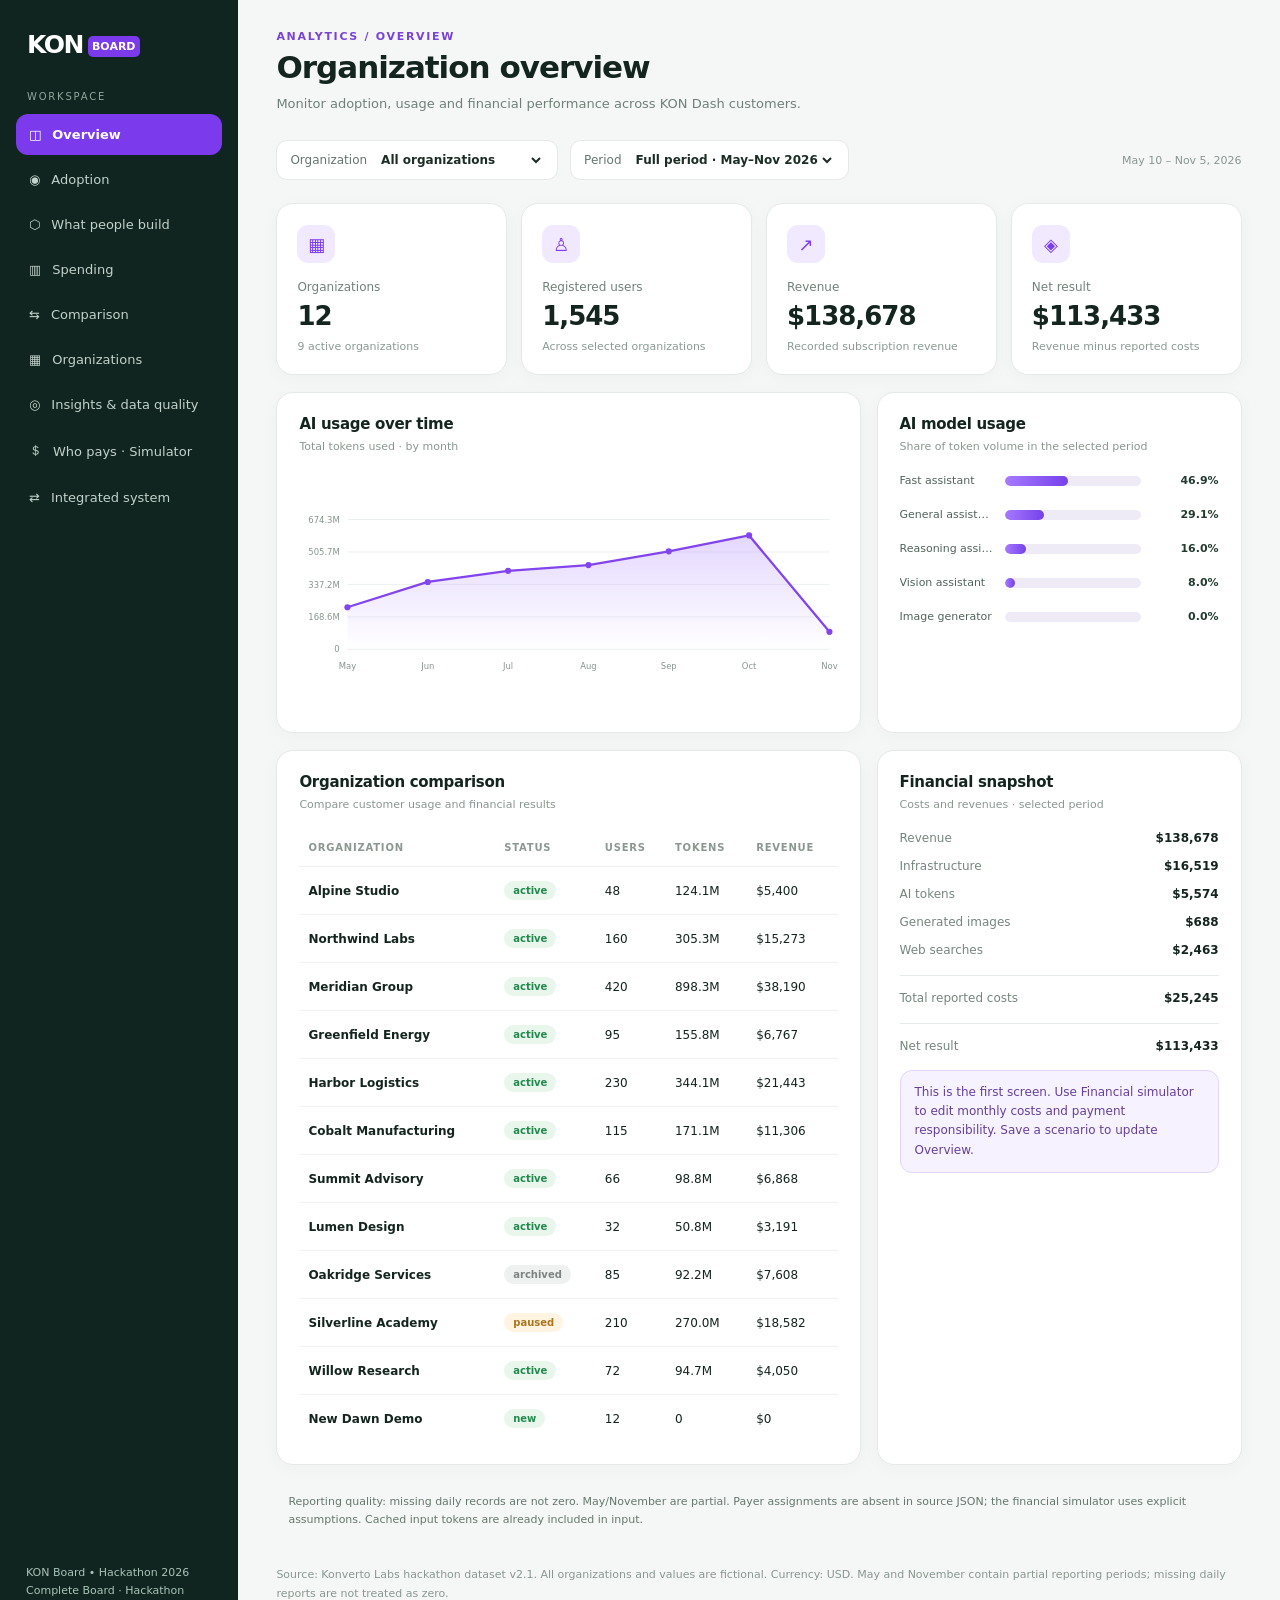
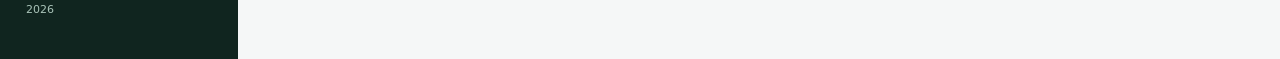
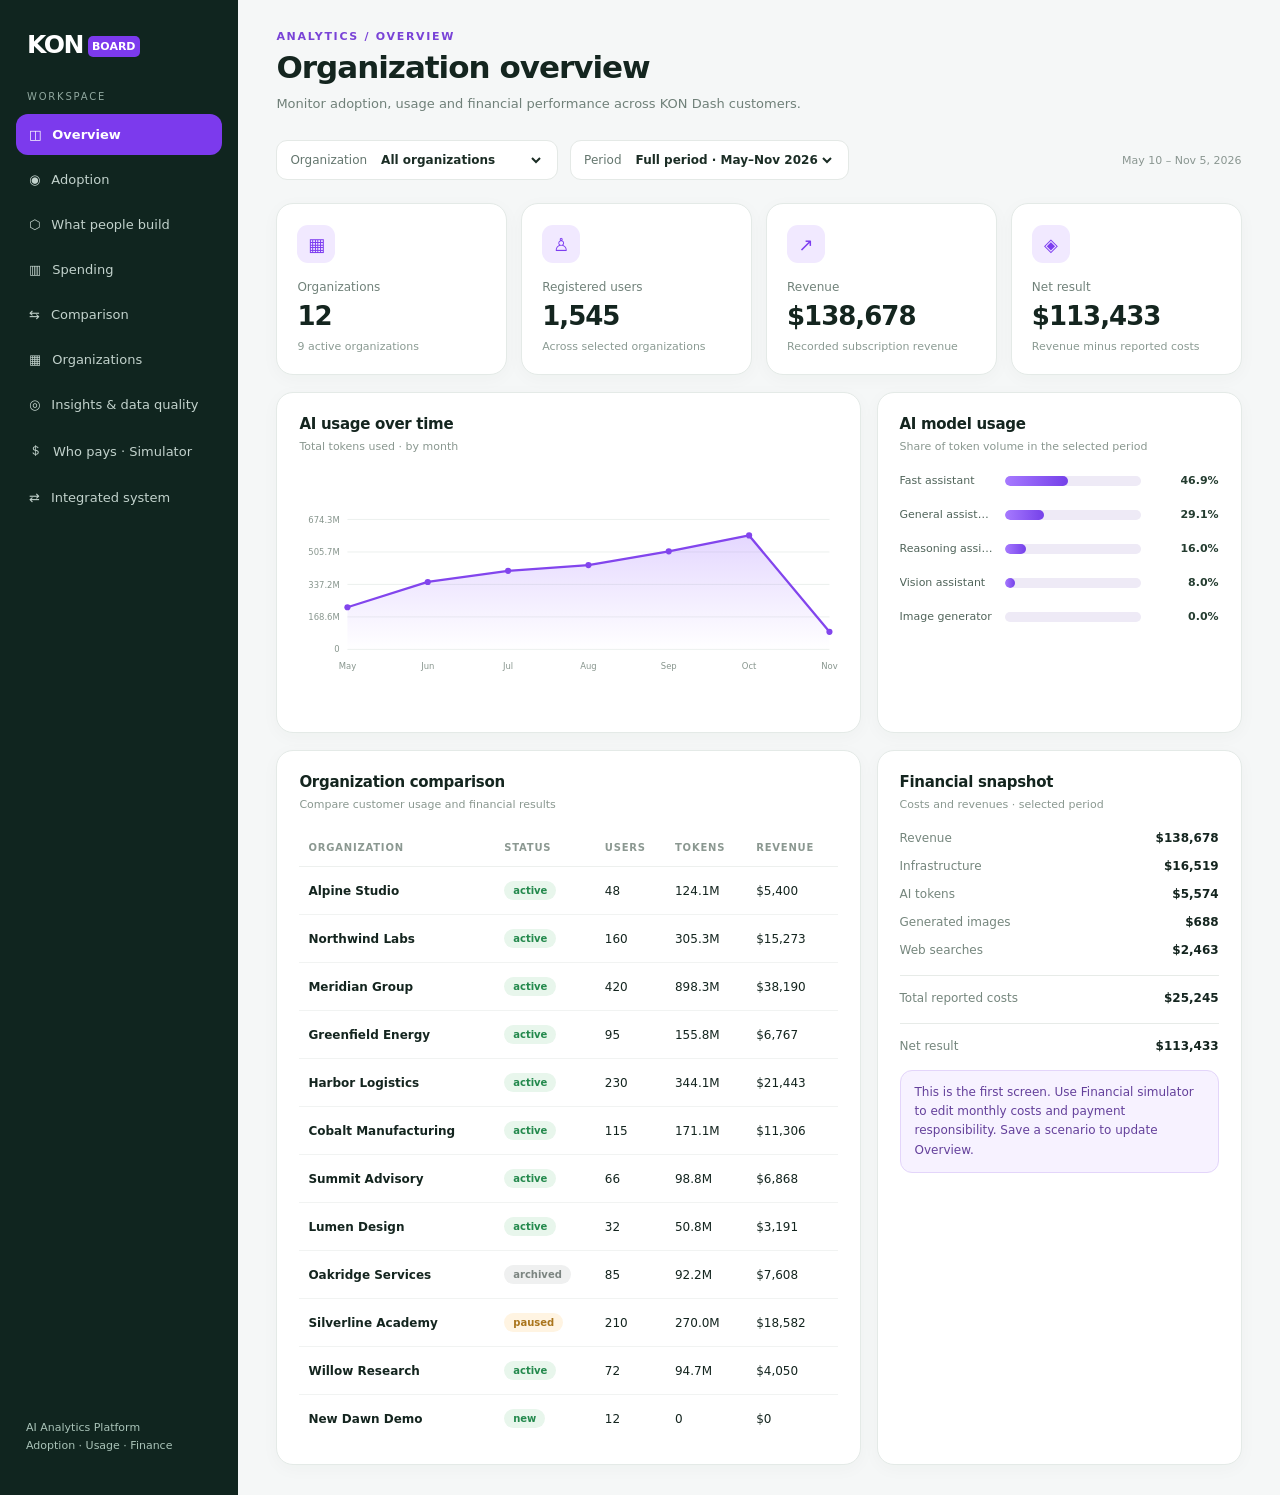
